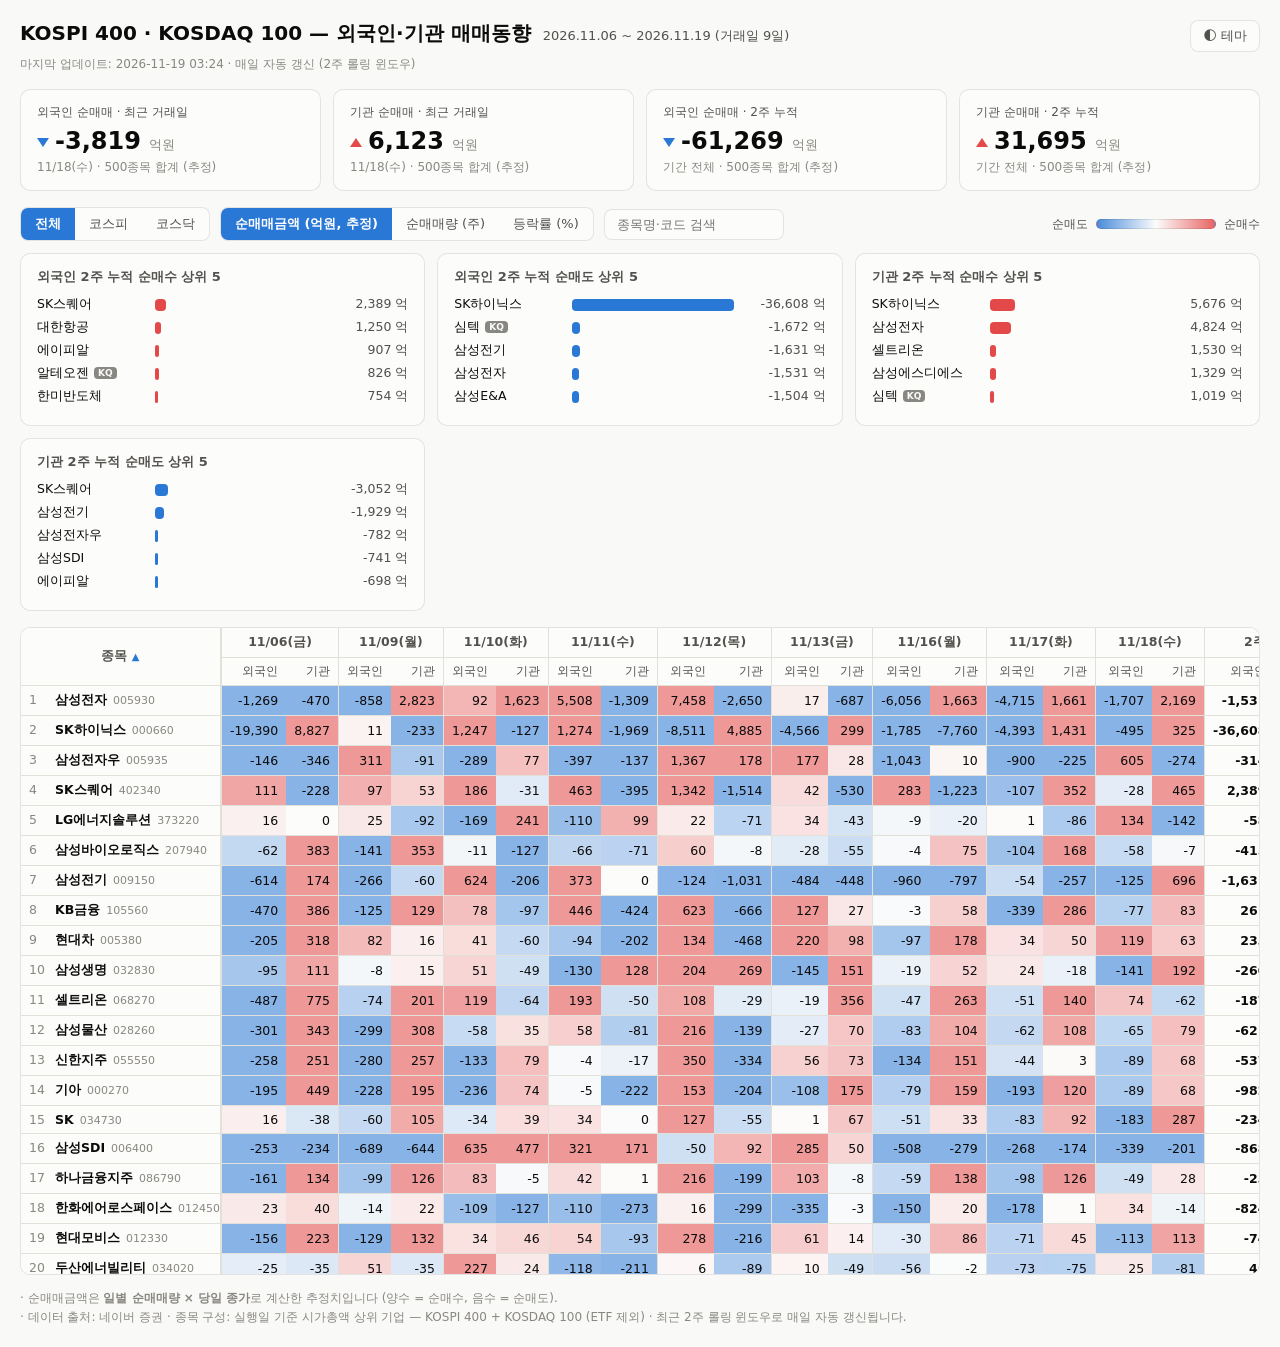
==== docs/kospi100/index.html @ cb066c56 "chore: update KOSPI 100 dashboard" ====
<!DOCTYPE html>
<html lang="ko">
<head>
<meta charset="utf-8">
<meta name="viewport" content="width=device-width, initial-scale=1">
<title>KOSPI 400 · KOSDAQ 100 외국인·기관 매매동향</title>
<style>
  :root {
    color-scheme: light;
    --page:      #f9f9f7;
    --surface:   #fcfcfb;
    --ink:       #0b0b0b;
    --ink-2:     #52514e;
    --muted:     #898781;
    --grid:      #e1e0d9;
    --border:    rgba(11,11,11,0.10);
    --buy:       #e34948;   /* 순매수 (한국 관례: 빨강) */
    --sell:      #2a78d6;   /* 순매도 (파랑) */
    --buy-rgb:   227,73,72;
    --sell-rgb:  42,120,214;
    --accent:    #2a78d6;
  }
  @media (prefers-color-scheme: dark) {
    :root:not([data-theme="light"]) {
      color-scheme: dark;
      --page:      #0d0d0d;
      --surface:   #1a1a19;
      --ink:       #ffffff;
      --ink-2:     #c3c2b7;
      --muted:     #898781;
      --grid:      #2c2c2a;
      --border:    rgba(255,255,255,0.10);
      --buy:       #e66767;
      --sell:      #3987e5;
      --buy-rgb:   230,103,103;
      --sell-rgb:  57,135,229;
      --accent:    #3987e5;
    }
  }
  :root[data-theme="dark"] {
    color-scheme: dark;
    --page:      #0d0d0d;
    --surface:   #1a1a19;
    --ink:       #ffffff;
    --ink-2:     #c3c2b7;
    --muted:     #898781;
    --grid:      #2c2c2a;
    --border:    rgba(255,255,255,0.10);
    --buy:       #e66767;
    --sell:      #3987e5;
    --buy-rgb:   230,103,103;
    --sell-rgb:  57,135,229;
    --accent:    #3987e5;
  }

  * { box-sizing: border-box; margin: 0; padding: 0; }
  body {
    background: var(--page);
    color: var(--ink);
    font-family: system-ui, -apple-system, "Segoe UI", "Malgun Gothic", sans-serif;
    font-size: 14px;
    padding: 20px;
  }
  .wrap { max-width: 1500px; margin: 0 auto; }

  header { display: flex; flex-wrap: wrap; align-items: baseline; gap: 12px; margin-bottom: 4px; }
  h1 { font-size: 20px; font-weight: 700; }
  .meta { color: var(--ink-2); font-size: 13px; }
  .note { color: var(--muted); font-size: 12px; margin-bottom: 16px; }

  /* 요약 타일 */
  .tiles { display: grid; grid-template-columns: repeat(auto-fit, minmax(220px, 1fr)); gap: 12px; margin-bottom: 16px; }
  .tile {
    background: var(--surface); border: 1px solid var(--border); border-radius: 10px;
    padding: 14px 16px;
  }
  .tile .label { color: var(--ink-2); font-size: 12px; margin-bottom: 6px; }
  .tile .value { font-size: 24px; font-weight: 700; }
  .tile .sub { color: var(--muted); font-size: 12px; margin-top: 4px; }
  .dir { display: inline-block; width: 0; height: 0; margin-right: 6px; vertical-align: 2px; }
  .dir.up   { border-left: 6px solid transparent; border-right: 6px solid transparent; border-bottom: 9px solid var(--buy); }
  .dir.down { border-left: 6px solid transparent; border-right: 6px solid transparent; border-top: 9px solid var(--sell); }

  /* 컨트롤 */
  .controls { display: flex; flex-wrap: wrap; gap: 10px; align-items: center; margin-bottom: 12px; }
  .seg { display: inline-flex; background: var(--surface); border: 1px solid var(--border); border-radius: 8px; overflow: hidden; }
  .seg button {
    border: 0; background: transparent; color: var(--ink-2); padding: 7px 14px;
    font-size: 13px; cursor: pointer; font-family: inherit;
  }
  .seg button.on { background: var(--accent); color: #fff; font-weight: 600; }
  .controls input[type="search"] {
    background: var(--surface); border: 1px solid var(--border); border-radius: 8px;
    color: var(--ink); padding: 7px 12px; font-size: 13px; width: 180px; font-family: inherit;
  }
  .legend { display: flex; align-items: center; gap: 8px; margin-left: auto; color: var(--ink-2); font-size: 12px; }
  .legend .bar {
    width: 120px; height: 10px; border-radius: 5px; border: 1px solid var(--border);
    background: linear-gradient(to right, rgba(var(--sell-rgb),0.85), var(--surface) 50%, rgba(var(--buy-rgb),0.85));
  }

  /* 상위/하위 바 */
  .rankrow { display: grid; grid-template-columns: repeat(auto-fit, minmax(320px, 1fr)); gap: 12px; margin-bottom: 16px; }
  .rankcard { background: var(--surface); border: 1px solid var(--border); border-radius: 10px; padding: 14px 16px; }
  .rankcard h2 { font-size: 13px; color: var(--ink-2); font-weight: 600; margin-bottom: 10px; }
  .bar-row { display: grid; grid-template-columns: 110px 1fr 84px; align-items: center; gap: 8px; margin-bottom: 6px; font-size: 12.5px; }
  .bar-row .nm { overflow: hidden; text-overflow: ellipsis; white-space: nowrap; }
  .bar-track { height: 14px; position: relative; }
  .bar-fill { position: absolute; top: 1px; bottom: 1px; border-radius: 4px; min-width: 2px; }
  .bar-fill.buy  { background: var(--buy); }
  .bar-fill.sell { background: var(--sell); }
  .bar-row .val { text-align: right; font-variant-numeric: tabular-nums; color: var(--ink-2); }

  /* 테이블 */
  .tablebox {
    background: var(--surface); border: 1px solid var(--border); border-radius: 10px;
    overflow: auto; max-height: 72vh;
  }
  table { border-collapse: separate; border-spacing: 0; width: 100%; font-size: 12.5px; }
  thead th {
    position: sticky; z-index: 3; background: var(--surface);
    color: var(--ink-2); font-weight: 600; padding: 6px 8px;
    border-bottom: 1px solid var(--grid); white-space: nowrap; user-select: none;
  }
  thead tr.r1 th { top: 0; height: 30px; text-align: center; }
  thead tr.r2 th { top: 30px; height: 28px; text-align: right; cursor: pointer; font-weight: 500; font-size: 11.5px; }
  thead th .arrow { color: var(--accent); font-size: 10px; }
  tbody td {
    padding: 6px 8px; text-align: right; border-bottom: 1px solid var(--grid);
    white-space: nowrap; font-variant-numeric: tabular-nums;
  }
  td.namecol, th.namecol {
    position: sticky; left: 0; z-index: 2; background: var(--surface);
    text-align: left; border-right: 1px solid var(--grid); max-width: 200px;
  }
  thead th.namecol { z-index: 4; top: 0; height: 58px; text-align: left; cursor: pointer; }
  td.namecol .rk { color: var(--muted); display: inline-block; width: 26px; }
  td.namecol .cd { color: var(--muted); font-size: 11px; margin-left: 6px; }
  .mk {
    display: inline-block; font-size: 9px; font-weight: 700; color: var(--surface);
    background: var(--muted); border-radius: 4px; padding: 1px 4px; margin-left: 5px; vertical-align: 1.5px;
  }
  td.namecol a { color: inherit; text-decoration: none; }
  td.namecol a:hover b { text-decoration: underline; color: var(--accent); }
  .nlink { color: var(--accent); text-decoration: none; font-weight: 600; font-size: 11.5px; white-space: nowrap; }
  th.grp, td.grp { border-left: 1px solid var(--grid); }
  td.sumcol { font-weight: 700; }
  tbody tr:hover td { filter: brightness(0.96); }
  :root[data-theme="dark"] tbody tr:hover td { filter: brightness(1.15); }
  @media (prefers-color-scheme: dark) { :root:not([data-theme="light"]) tbody tr:hover td { filter: brightness(1.15); } }
  td.empty { color: var(--muted); }

  /* 모바일 */
  .daysel { display: none; }
  @media (max-width: 768px) {
    body { padding: 10px; font-size: 13px; }
    h1 { font-size: 15px; }
    .meta { font-size: 11px; }
    .note { font-size: 11px; }
    .tiles { grid-template-columns: 1fr 1fr; gap: 8px; }
    .tile { padding: 10px 12px; }
    .tile .value { font-size: 17px; }
    .tile .sub { font-size: 10.5px; }
    .rankrow { grid-template-columns: 1fr; gap: 8px; }
    .rankcard { padding: 10px 12px; }
    .bar-row { grid-template-columns: 84px 1fr 76px; font-size: 11.5px; }
    .controls { gap: 6px; }
    .seg button { padding: 7px 10px; font-size: 12px; }
    .controls input[type="search"] { width: 0; flex: 1; min-width: 90px; }
    .legend { margin-left: 0; width: 100%; }
    .daysel {
      display: inline-block; background: var(--surface); border: 1px solid var(--border);
      border-radius: 8px; color: var(--ink); padding: 7px 10px; font-size: 12px; font-family: inherit;
    }
    td.namecol, th.namecol { max-width: 122px; }
    td.namecol .cd { display: none; }
    td.namecol .rk { width: 20px; font-size: 10.5px; }
    tbody td { padding: 9px 6px; }
    thead tr.r2 th { font-size: 10.5px; }
    thead th.namecol { height: 58px; }
    .tablebox { max-height: none; }
    td.detailcell { padding: 0; }
    .detail-tbl { width: 100%; border-collapse: collapse; font-size: 12px; }
    .detail-tbl th { color: var(--muted); font-weight: 500; font-size: 10.5px; }
    .detail-tbl td, .detail-tbl th { padding: 5px 10px; border-bottom: 1px solid var(--grid); text-align: right; font-variant-numeric: tabular-nums; }
    .detail-tbl td:first-child, .detail-tbl th:first-child { text-align: left; color: var(--ink-2); }
    .hint { color: var(--muted); font-size: 11px; margin: 6px 0 8px; }
  }
  .hint { display: none; }
  @media (max-width: 768px) { .hint { display: block; } }

  /* 툴팁 */
  #tip {
    position: fixed; display: none; z-index: 10; pointer-events: none;
    background: var(--surface); border: 1px solid var(--border); border-radius: 8px;
    box-shadow: 0 4px 16px rgba(0,0,0,0.18); padding: 10px 12px; font-size: 12px;
    color: var(--ink); min-width: 200px;
  }
  #tip .t-title { font-weight: 700; margin-bottom: 6px; }
  #tip .t-row { display: flex; justify-content: space-between; gap: 16px; margin-top: 2px; }
  #tip .t-row span:first-child { color: var(--ink-2); }
  #tip .t-row .num { font-variant-numeric: tabular-nums; }

  footer { color: var(--muted); font-size: 12px; margin-top: 14px; line-height: 1.6; }
  .themebtn {
    margin-left: auto; background: var(--surface); border: 1px solid var(--border);
    border-radius: 8px; color: var(--ink-2); padding: 6px 12px; cursor: pointer; font-size: 13px; font-family: inherit;
  }
</style>
</head>
<body>
<div class="wrap">
  <header>
    <h1>KOSPI 400 · KOSDAQ 100 — 외국인·기관 매매동향</h1>
    <span class="meta" id="period"></span>
    <button class="themebtn" id="themeBtn">🌓 테마</button>
  </header>
  <div class="note" id="updated"></div>

  <div class="tiles" id="tiles"></div>

  <div class="controls">
    <div class="seg" id="segMkt">
      <button data-v="ALL" class="on">전체</button>
      <button data-v="KOSPI">코스피</button>
      <button data-v="KOSDAQ">코스닥</button>
    </div>
    <div class="seg" id="segMet">
      <button data-v="v" class="on">순매매금액 (억원, 추정)</button>
      <button data-v="q">순매매량 (주)</button>
      <button data-v="c">등락률 (%)</button>
    </div>
    <select id="daySel" class="daysel"></select>
    <input type="search" id="search" placeholder="종목명·코드 검색">
    <div class="legend">
      <span>순매도</span><div class="bar"></div><span>순매수</span>
    </div>
  </div>

  <div class="rankrow" id="rankrow"></div>

  <div class="hint">종목을 탭하면 일별 상세 내역이 펼쳐집니다.</div>

  <div class="tablebox">
    <table id="tbl">
      <thead>
        <tr class="r1" id="headRow1"></tr>
        <tr class="r2" id="headRow2"></tr>
      </thead>
      <tbody id="body"></tbody>
    </table>
  </div>

  <footer>
    · 순매매금액은 <b>일별 순매매량 × 당일 종가</b>로 계산한 추정치입니다 (양수 = 순매수, 음수 = 순매도).<br>
    · 데이터 출처: 네이버 증권 · 종목 구성: 실행일 기준 시가총액 상위 기업 — KOSPI 400 + KOSDAQ 100 (ETF 제외) · 최근 2주 롤링 윈도우로 매일 자동 갱신됩니다.
  </footer>
</div>

<div id="tip"></div>

<script>
const DATA = {"updated": "2026-11-19 03:24", "windowStart": "2026-11-06", "windowEnd": "2026-11-19", "dates": ["20261106", "20261109", "20261110", "20261111", "20261112", "20261113", "20261116", "20261117", "20261118"], "stocks": [{"rank": 1, "market": "KOSPI", "code": "005930", "name": "삼성전자", "mcap": "1,148조 2,091억원", "days": {"20261118": {"fq": -869394, "oq": 1104534, "fv": -1707.5, "ov": 2169.3, "close": 196400, "chg": 3.21}, "20261117": {"fq": -2484383, "oq": 875284, "fv": -4715.4, "ov": 1661.3, "close": 189800, "chg": -3.56}, "20261116": {"fq": -3105597, "oq": 852610, "fv": -6055.9, "ov": 1662.6, "close": 195000, "chg": -5.34}, "20261113": {"fq": 8216, "oq": -328604, "fv": 17.2, "ov": -686.8, "close": 209000, "chg": 0.48}, "20261112": {"fq": 3611532, "oq": -1283117, "fv": 7457.8, "ov": -2649.6, "close": 206500, "chg": 0.24}, "20261111": {"fq": 2648292, "oq": -629449, "fv": 5508.4, "ov": -1309.3, "close": 208000, "chg": 4.58}, "20261110": {"fq": 46582, "oq": 822596, "fv": 91.9, "ov": 1623.0, "close": 197300, "chg": 3.9}, "20261109": {"fq": -458714, "oq": 1509865, "fv": -857.8, "ov": 2823.4, "close": 187000, "chg": -0.9}, "20261106": {"fq": -655978, "oq": -242926, "fv": -1269.3, "ov": -470.1, "close": 193500, "chg": -3.97}}}, {"rank": 2, "market": "KOSPI", "code": "000660", "name": "SK하이닉스", "mcap": "822조 7,141억원", "days": {"20261118": {"fq": -42531, "oq": 27949, "fv": -495.1, "ov": 325.3, "close": 1164000, "chg": 6.01}, "20261117": {"fq": -399323, "oq": 130072, "fv": -4392.6, "ov": 1430.8, "close": 1100000, "chg": -1.79}, "20261116": {"fq": -159701, "oq": -694134, "fv": -1785.5, "ov": -7760.4, "close": 1118000, "chg": -8.06}, "20261113": {"fq": -370341, "oq": 24207, "fv": -4566.3, "ov": 298.5, "close": 1233000, "chg": -1.67}, "20261112": {"fq": -685802, "oq": 393605, "fv": -8510.8, "ov": 4884.6, "close": 1241000, "chg": -2.82}, "20261111": {"fq": 98654, "oq": -152520, "fv": 1273.6, "ov": -1969.0, "close": 1291000, "chg": 6.52}, "20261110": {"fq": 104098, "oq": -10640, "fv": 1247.1, "ov": -127.5, "close": 1198000, "chg": 5.46}, "20261109": {"fq": 993, "oq": -20869, "fv": 11.1, "ov": -232.7, "close": 1115000, "chg": -1.5}, "20261106": {"fq": -1648774, "oq": 750574, "fv": -19389.6, "ov": 8826.8, "close": 1176000, "chg": -6.96}}}, {"rank": 3, "market": "KOSPI", "code": "005935", "name": "삼성전자우", "mcap": "127조 8,177억원", "days": {"20261118": {"fq": 380027, "oq": -171891, "fv": 605.4, "ov": -273.8, "close": 159300, "chg": 4.8}, "20261117": {"fq": -593128, "oq": -148387, "fv": -899.8, "ov": -225.1, "close": 151700, "chg": -5.95}, "20261116": {"fq": -651558, "oq": 5964, "fv": -1043.1, "ov": 9.5, "close": 160100, "chg": -6.1}, "20261113": {"fq": 103537, "oq": 16177, "fv": 177.2, "ov": 27.7, "close": 171100, "chg": 1.66}, "20261112": {"fq": 816894, "oq": 106209, "fv": 1366.7, "ov": 177.7, "close": 167300, "chg": 1.39}, "20261111": {"fq": -237653, "oq": -82172, "fv": -396.6, "ov": -137.1, "close": 166900, "chg": 4.97}, "20261110": {"fq": -183222, "oq": 48509, "fv": -289.1, "ov": 76.5, "close": 157800, "chg": 4.57}, "20261109": {"fq": 207617, "oq": -60645, "fv": 311.2, "ov": -90.9, "close": 149900, "chg": -0.27}, "20261106": {"fq": -93611, "oq": -222717, "fv": -145.7, "ov": -346.5, "close": 155600, "chg": -2.99}}}, {"rank": 4, "market": "KOSPI", "code": "402340", "name": "SK스퀘어", "mcap": "94조 4,576억원", "days": {"20261118": {"fq": -3852, "oq": 64974, "fv": -27.6, "ov": 465.2, "close": 716000, "chg": 5.45}, "20261117": {"fq": -15843, "oq": 52108, "fv": -106.9, "ov": 351.7, "close": 675000, "chg": -1.89}, "20261116": {"fq": 41448, "oq": -179375, "fv": 282.7, "ov": -1223.3, "close": 682000, "chg": -10.5}, "20261113": {"fq": 5418, "oq": -68971, "fv": 41.7, "ov": -530.4, "close": 769000, "chg": -2.78}, "20261112": {"fq": 173595, "oq": -195882, "fv": 1341.9, "ov": -1514.2, "close": 773000, "chg": -2.89}, "20261111": {"fq": 57151, "oq": -48795, "fv": 462.9, "ov": -395.2, "close": 810000, "chg": 6.58}, "20261110": {"fq": 24892, "oq": -4145, "fv": 186.4, "ov": -31.0, "close": 749000, "chg": 3.74}, "20261109": {"fq": 13794, "oq": 7580, "fv": 97.0, "ov": 53.3, "close": 703000, "chg": -2.9}, "20261106": {"fq": 14803, "oq": -30361, "fv": 111.3, "ov": -228.3, "close": 752000, "chg": -7.05}}}, {"rank": 5, "market": "KOSPI", "code": "373220", "name": "LG에너지솔루션", "mcap": "71조 8,380억원", "days": {"20261118": {"fq": 43647, "oq": -46337, "fv": 134.0, "ov": -142.3, "close": 307000, "chg": 0.49}, "20261117": {"fq": 252, "oq": -28301, "fv": 0.8, "ov": -86.2, "close": 304500, "chg": -4.4}, "20261116": {"fq": -2928, "oq": -6299, "fv": -9.3, "ov": -20.0, "close": 318000, "chg": -2.0}, "20261113": {"fq": 10338, "oq": -13217, "fv": 33.5, "ov": -42.9, "close": 324500, "chg": -1.52}, "20261112": {"fq": 6731, "oq": -21583, "fv": 22.0, "ov": -70.7, "close": 327500, "chg": -2.38}, "20261111": {"fq": -32843, "oq": 29444, "fv": -110.5, "ov": 99.1, "close": 336500, "chg": 1.82}, "20261110": {"fq": -51486, "oq": 73354, "fv": -168.9, "ov": 240.6, "close": 328000, "chg": 3.14}, "20261109": {"fq": 7747, "oq": -29053, "fv": 24.6, "ov": -92.4, "close": 318000, "chg": -5.78}, "20261106": {"fq": 4637, "oq": -51, "fv": 15.7, "ov": -0.2, "close": 338000, "chg": -2.31}}}, {"rank": 6, "market": "KOSPI", "code": "207940", "name": "삼성바이오로직스", "mcap": "63조 7,889억원", "days": {"20261118": {"fq": -4225, "oq": -482, "fv": -58.2, "ov": -6.6, "close": 1378000, "chg": -2.55}, "20261117": {"fq": -7440, "oq": 11967, "fv": -104.2, "ov": 167.5, "close": 1400000, "chg": -1.62}, "20261116": {"fq": -307, "oq": 5264, "fv": -4.3, "ov": 74.5, "close": 1415000, "chg": 0.28}, "20261113": {"fq": -1976, "oq": -3895, "fv": -27.9, "ov": -55.0, "close": 1411000, "chg": -2.62}, "20261112": {"fq": 4161, "oq": -556, "fv": 60.2, "ov": -8.0, "close": 1447000, "chg": 1.19}, "20261111": {"fq": -4581, "oq": -4975, "fv": -65.8, "ov": -71.4, "close": 1436000, "chg": -2.18}, "20261110": {"fq": -744, "oq": -8606, "fv": -11.0, "ov": -126.9, "close": 1474000, "chg": -2.38}, "20261109": {"fq": -9321, "oq": 23291, "fv": -141.4, "ov": 353.3, "close": 1517000, "chg": 0.07}, "20261106": {"fq": -4125, "oq": 25373, "fv": -62.2, "ov": 382.6, "close": 1508000, "chg": -0.79}}}, {"rank": 7, "market": "KOSPI", "code": "009150", "name": "삼성전기", "mcap": "61조 2,488억원", "days": {"20261118": {"fq": -15273, "oq": 84849, "fv": -125.2, "ov": 695.8, "close": 820000, "chg": 8.75}, "20261117": {"fq": -7256, "oq": -34388, "fv": -54.3, "ov": -257.2, "close": 748000, "chg": -4.71}, "20261116": {"fq": -123272, "oq": -102294, "fv": -960.3, "ov": -796.9, "close": 779000, "chg": -8.89}, "20261113": {"fq": -56033, "oq": -51852, "fv": -484.1, "ov": -448.0, "close": 864000, "chg": -2.48}, "20261112": {"fq": -14229, "oq": -118159, "fv": -124.2, "ov": -1031.5, "close": 873000, "chg": -5.42}, "20261111": {"fq": 39526, "oq": 37, "fv": 373.1, "ov": 0.3, "close": 944000, "chg": 7.03}, "20261110": {"fq": 71713, "oq": -23706, "fv": 623.9, "ov": -206.2, "close": 870000, "chg": 3.2}, "20261109": {"fq": -32593, "oq": -7329, "fv": -265.6, "ov": -59.7, "close": 815000, "chg": -6.32}, "20261106": {"fq": -68733, "oq": 19493, "fv": -614.5, "ov": 174.3, "close": 894000, "chg": -5.3}}}, {"rank": 8, "market": "KOSPI", "code": "105560", "name": "KB금융", "mcap": "55조 4,022억원", "days": {"20261118": {"fq": -49033, "oq": 53139, "fv": -76.6, "ov": 83.0, "close": 156200, "chg": -0.38}, "20261117": {"fq": -217030, "oq": 183013, "fv": -338.8, "ov": 285.7, "close": 156100, "chg": -3.4}, "20261116": {"fq": -1770, "oq": 35607, "fv": -2.9, "ov": 57.6, "close": 161700, "chg": 1.7}, "20261113": {"fq": 80459, "oq": 16901, "fv": 127.1, "ov": 26.7, "close": 158000, "chg": 4.08}, "20261112": {"fq": 409061, "oq": -437235, "fv": 623.0, "ov": -665.9, "close": 152300, "chg": -0.65}, "20261111": {"fq": 291130, "oq": -276842, "fv": 446.3, "ov": -424.4, "close": 153300, "chg": 0.39}, "20261110": {"fq": 51020, "oq": -63513, "fv": 78.0, "ov": -97.0, "close": 152800, "chg": 1.26}, "20261109": {"fq": -82111, "oq": 84658, "fv": -125.2, "ov": 129.1, "close": 152500, "chg": 0.99}, "20261106": {"fq": -308758, "oq": 253835, "fv": -469.9, "ov": 386.3, "close": 152200, "chg": -3.06}}}, {"rank": 9, "market": "KOSPI", "code": "005380", "name": "현대차", "mcap": "54조 5,290억원", "days": {"20261118": {"fq": 44426, "oq": 23366, "fv": 119.1, "ov": 62.6, "close": 268000, "chg": 3.47}, "20261117": {"fq": 13102, "oq": 19476, "fv": 33.7, "ov": 50.1, "close": 257000, "chg": -3.2}, "20261116": {"fq": -36662, "oq": 67571, "fv": -96.8, "ov": 178.4, "close": 264000, "chg": -2.04}, "20261113": {"fq": 81203, "oq": 36389, "fv": 219.7, "ov": 98.4, "close": 270500, "chg": 1.5}, "20261112": {"fq": 50119, "oq": -175453, "fv": 133.6, "ov": -467.6, "close": 266500, "chg": -2.2}, "20261111": {"fq": -34333, "oq": -73481, "fv": -94.4, "ov": -202.1, "close": 275000, "chg": 0.0}, "20261110": {"fq": 14869, "oq": -21891, "fv": 40.7, "ov": -60.0, "close": 274000, "chg": 0.92}, "20261109": {"fq": 30715, "oq": 5926, "fv": 82.3, "ov": 15.9, "close": 268000, "chg": -4.11}, "20261106": {"fq": -72995, "oq": 112997, "fv": -205.1, "ov": 317.5, "close": 281000, "chg": -4.26}}}, {"rank": 10, "market": "KOSPI", "code": "032830", "name": "삼성생명", "mcap": "50조 9,000억원", "days": {"20261118": {"fq": -55428, "oq": 75597, "fv": -141.1, "ov": 192.4, "close": 254500, "chg": 5.17}, "20261117": {"fq": 10141, "oq": -7426, "fv": 24.3, "ov": -17.8, "close": 240000, "chg": -5.33}, "20261116": {"fq": -7336, "oq": 20525, "fv": -18.6, "ov": 52.1, "close": 254000, "chg": 0.79}, "20261113": {"fq": -57328, "oq": 59716, "fv": -145.3, "ov": 151.4, "close": 253500, "chg": 1.4}, "20261112": {"fq": 81147, "oq": 107269, "fv": 203.7, "ov": 269.2, "close": 251000, "chg": 1.41}, "20261111": {"fq": -52302, "oq": 51443, "fv": -130.5, "ov": 128.4, "close": 249500, "chg": 2.04}, "20261110": {"fq": 20820, "oq": -20107, "fv": 50.5, "ov": -48.8, "close": 242500, "chg": 2.32}, "20261109": {"fq": -3553, "oq": 6102, "fv": -8.4, "ov": 14.5, "close": 237000, "chg": 1.07}, "20261106": {"fq": -40283, "oq": 47224, "fv": -95.1, "ov": 111.4, "close": 236000, "chg": -3.48}}}, {"rank": 11, "market": "KOSPI", "code": "068270", "name": "셀트리온", "mcap": "48조 1,668억원", "days": {"20261118": {"fq": 35508, "oq": -29935, "fv": 73.7, "ov": -62.1, "close": 207500, "chg": -2.58}, "20261117": {"fq": -23989, "oq": 66368, "fv": -50.6, "ov": 140.0, "close": 211000, "chg": -1.63}, "20261116": {"fq": -22097, "oq": 122839, "fv": -47.3, "ov": 262.9, "close": 214000, "chg": 0.0}, "20261113": {"fq": -9149, "oq": 166776, "fv": -19.5, "ov": 356.1, "close": 213500, "chg": 1.91}, "20261112": {"fq": 51050, "oq": -13744, "fv": 107.5, "ov": -28.9, "close": 210500, "chg": 1.69}, "20261111": {"fq": 93199, "oq": -24229, "fv": 192.5, "ov": -50.0, "close": 206500, "chg": 1.72}, "20261110": {"fq": 57989, "oq": -31377, "fv": 118.6, "ov": -64.2, "close": 204500, "chg": -2.62}, "20261109": {"fq": -35323, "oq": 95410, "fv": -74.5, "ov": 201.3, "close": 211000, "chg": 0.0}, "20261106": {"fq": -233806, "oq": 371814, "fv": -487.5, "ov": 775.2, "close": 208500, "chg": -3.02}}}, {"rank": 12, "market": "KOSPI", "code": "028260", "name": "삼성물산", "mcap": "44조 2,717억원", "days": {"20261118": {"fq": -23957, "oq": 28920, "fv": -65.4, "ov": 79.0, "close": 273000, "chg": 2.82}, "20261117": {"fq": -23599, "oq": 41079, "fv": -61.8, "ov": 107.6, "close": 262000, "chg": -5.24}, "20261116": {"fq": -30218, "oq": 37747, "fv": -83.4, "ov": 104.2, "close": 276000, "chg": -3.16}, "20261113": {"fq": -9467, "oq": 24358, "fv": -27.1, "ov": 69.8, "close": 286500, "chg": 0.7}, "20261112": {"fq": 75750, "oq": -48844, "fv": 216.3, "ov": -139.4, "close": 285500, "chg": 0.88}, "20261111": {"fq": 20286, "oq": -28246, "fv": 58.0, "ov": -80.8, "close": 286000, "chg": 2.51}, "20261110": {"fq": -21113, "oq": 12757, "fv": -58.3, "ov": 35.2, "close": 276000, "chg": 2.41}, "20261109": {"fq": -111690, "oq": 115004, "fv": -298.8, "ov": 307.6, "close": 267500, "chg": -2.19}, "20261106": {"fq": -108818, "oq": 124212, "fv": -300.9, "ov": 343.4, "close": 276500, "chg": -4.82}}}, {"rank": 13, "market": "KOSPI", "code": "055550", "name": "신한지주", "mcap": "40조 3,659억원", "days": {"20261118": {"fq": -102028, "oq": 78300, "fv": -89.0, "ov": 68.3, "close": 87200, "chg": -0.34}, "20261117": {"fq": -50109, "oq": 3153, "fv": -43.7, "ov": 2.8, "close": 87300, "chg": -3.75}, "20261116": {"fq": -147604, "oq": 165829, "fv": -134.2, "ov": 150.7, "close": 90900, "chg": 1.22}, "20261113": {"fq": 61943, "oq": 81583, "fv": 55.6, "ov": 73.3, "close": 89800, "chg": 5.65}, "20261112": {"fq": 408600, "oq": -390752, "fv": 349.8, "ov": -334.5, "close": 85600, "chg": -0.12}, "20261111": {"fq": -4855, "oq": -19974, "fv": -4.2, "ov": -17.1, "close": 85600, "chg": 0.12}, "20261110": {"fq": -155451, "oq": 92216, "fv": -133.4, "ov": 79.1, "close": 85800, "chg": 0.0}, "20261109": {"fq": -321840, "oq": 294659, "fv": -280.3, "ov": 256.6, "close": 87100, "chg": 0.46}, "20261106": {"fq": -295884, "oq": 288391, "fv": -257.7, "ov": 251.2, "close": 87100, "chg": -1.8}}}, {"rank": 14, "market": "KOSPI", "code": "000270", "name": "기아", "mcap": "36조 1,132억원", "days": {"20261118": {"fq": -96443, "oq": 73979, "fv": -89.2, "ov": 68.4, "close": 92500, "chg": 0.43}, "20261117": {"fq": -210728, "oq": 130372, "fv": -193.2, "ov": 119.6, "close": 91700, "chg": -3.47}, "20261116": {"fq": -83350, "oq": 167129, "fv": -79.1, "ov": 158.6, "close": 94900, "chg": 0.32}, "20261113": {"fq": -113760, "oq": 184676, "fv": -107.6, "ov": 174.7, "close": 94600, "chg": 1.07}, "20261112": {"fq": 162973, "oq": -218312, "fv": 152.5, "ov": -204.3, "close": 93600, "chg": -1.06}, "20261111": {"fq": -5465, "oq": -234015, "fv": -5.2, "ov": -222.3, "close": 95000, "chg": -1.14}, "20261110": {"fq": -246309, "oq": 77349, "fv": -236.5, "ov": 74.3, "close": 96000, "chg": -1.03}, "20261109": {"fq": -234119, "oq": 200420, "fv": -227.8, "ov": 195.0, "close": 97300, "chg": -2.99}, "20261106": {"fq": -194788, "oq": 447588, "fv": -195.4, "ov": 448.9, "close": 100300, "chg": -0.5}}}, {"rank": 15, "market": "KOSPI", "code": "034730", "name": "SK", "mcap": "35조 7,801억원", "days": {"20261118": {"fq": -37133, "oq": 58137, "fv": -183.3, "ov": 286.9, "close": 493500, "chg": 5.9}, "20261117": {"fq": -18017, "oq": 19927, "fv": -83.5, "ov": 92.4, "close": 463500, "chg": -2.52}, "20261116": {"fq": -10722, "oq": 6861, "fv": -51.3, "ov": 32.8, "close": 478500, "chg": -5.06}, "20261113": {"fq": 150, "oq": 13176, "fv": 0.8, "ov": 66.8, "close": 507000, "chg": 1.4}, "20261112": {"fq": 25390, "oq": -10996, "fv": 127.2, "ov": -55.1, "close": 501000, "chg": 1.62}, "20261111": {"fq": 6738, "oq": -78, "fv": 33.5, "ov": -0.4, "close": 497500, "chg": 3.65}, "20261110": {"fq": -7205, "oq": 8114, "fv": -34.3, "ov": 38.6, "close": 475500, "chg": 6.14}, "20261109": {"fq": -13397, "oq": 23473, "fv": -59.8, "ov": 104.7, "close": 446000, "chg": 0.22}, "20261106": {"fq": 3564, "oq": -8363, "fv": 16.3, "ov": -38.2, "close": 457000, "chg": -5.28}}}, {"rank": 16, "market": "KOSPI", "code": "006400", "name": "삼성SDI", "mcap": "35조 4,979억원", "days": {"20261118": {"fq": -77027, "oq": -45747, "fv": -339.3, "ov": -201.5, "close": 440500, "chg": -1.01}, "20261117": {"fq": -60879, "oq": -39418, "fv": -268.5, "ov": -173.8, "close": 441000, "chg": -4.65}, "20261116": {"fq": -109700, "oq": -60132, "fv": -508.5, "ov": -278.7, "close": 463500, "chg": -3.03}, "20261113": {"fq": 59424, "oq": 10505, "fv": 285.2, "ov": 50.4, "close": 480000, "chg": 1.48}, "20261112": {"fq": -10697, "oq": 19716, "fv": -49.9, "ov": 92.0, "close": 466500, "chg": -2.51}, "20261111": {"fq": 66910, "oq": 35664, "fv": 321.2, "ov": 171.2, "close": 480000, "chg": 5.26}, "20261110": {"fq": 141359, "oq": 106217, "fv": 634.7, "ov": 476.9, "close": 449000, "chg": 8.19}, "20261109": {"fq": -168584, "oq": -157365, "fv": -689.5, "ov": -643.6, "close": 409000, "chg": -12.61}, "20261106": {"fq": -53313, "oq": -49364, "fv": -253.0, "ov": -234.2, "close": 474500, "chg": -6.78}}}, {"rank": 17, "market": "KOSPI", "code": "086790", "name": "하나금융지주", "mcap": "33조 6,003억원", "days": {"20261118": {"fq": -39267, "oq": 22479, "fv": -48.7, "ov": 27.9, "close": 124000, "chg": -0.88}, "20261117": {"fq": -78987, "oq": 101275, "fv": -98.3, "ov": 126.0, "close": 124400, "chg": -1.89}, "20261116": {"fq": -46944, "oq": 109123, "fv": -59.5, "ov": 138.4, "close": 126800, "chg": 1.77}, "20261113": {"fq": 83259, "oq": -6582, "fv": 103.3, "ov": -8.2, "close": 124100, "chg": 2.99}, "20261112": {"fq": 178574, "oq": -164720, "fv": 215.7, "ov": -199.0, "close": 120800, "chg": 0.58}, "20261111": {"fq": 35023, "oq": 669, "fv": 41.7, "ov": 0.8, "close": 119200, "chg": 0.68}, "20261110": {"fq": 70254, "oq": -4543, "fv": 83.2, "ov": -5.4, "close": 118400, "chg": 2.07}, "20261109": {"fq": -83758, "oq": 106400, "fv": -98.8, "ov": 125.6, "close": 118000, "chg": -0.25}, "20261106": {"fq": -136309, "oq": 112896, "fv": -161.3, "ov": 133.6, "close": 118300, "chg": -2.07}}}, {"rank": 18, "market": "KOSPI", "code": "012450", "name": "한화에어로스페이스", "mcap": "32조 6,396억원", "days": {"20261118": {"fq": 5412, "oq": -2158, "fv": 34.3, "ov": -13.7, "close": 633000, "chg": 1.61}, "20261117": {"fq": -28862, "oq": 182, "fv": -178.4, "ov": 1.1, "close": 618000, "chg": -4.78}, "20261116": {"fq": -23149, "oq": 3021, "fv": -150.5, "ov": 19.6, "close": 650000, "chg": 1.4}, "20261113": {"fq": -52258, "oq": -475, "fv": -335.0, "ov": -3.0, "close": 641000, "chg": -1.99}, "20261112": {"fq": 2370, "oq": -45685, "fv": 15.5, "ov": -298.8, "close": 654000, "chg": -0.76}, "20261111": {"fq": -16673, "oq": -41505, "fv": -109.9, "ov": -273.5, "close": 659000, "chg": 0.0}, "20261110": {"fq": -16629, "oq": -19367, "fv": -109.1, "ov": -127.0, "close": 656000, "chg": 2.66}, "20261109": {"fq": -2144, "oq": 3511, "fv": -13.7, "ov": 22.4, "close": 638000, "chg": -3.33}, "20261106": {"fq": 3505, "oq": 6129, "fv": 23.1, "ov": 40.4, "close": 659000, "chg": -3.09}}}, {"rank": 19, "market": "KOSPI", "code": "012330", "name": "현대모비스", "mcap": "32조 1,109억원", "days": {"20261118": {"fq": -31733, "oq": 31548, "fv": -113.4, "ov": 112.8, "close": 357500, "chg": 3.32}, "20261117": {"fq": -20745, "oq": 12964, "fv": -71.2, "ov": 44.5, "close": 343000, "chg": -3.65}, "20261116": {"fq": -8595, "oq": 24286, "fv": -30.5, "ov": 86.1, "close": 354500, "chg": -0.28}, "20261113": {"fq": 17072, "oq": 3996, "fv": 61.0, "ov": 14.3, "close": 357500, "chg": 1.56}, "20261112": {"fq": 78644, "oq": -61135, "fv": 278.0, "ov": -216.1, "close": 353500, "chg": -0.28}, "20261111": {"fq": 15078, "oq": -26384, "fv": 53.5, "ov": -93.5, "close": 354500, "chg": 0.85}, "20261110": {"fq": 9877, "oq": 13271, "fv": 34.4, "ov": 46.2, "close": 348000, "chg": 4.82}, "20261109": {"fq": -38982, "oq": 39712, "fv": -129.2, "ov": 131.6, "close": 331500, "chg": -5.01}, "20261106": {"fq": -44244, "oq": 62961, "fv": -156.4, "ov": 222.6, "close": 353500, "chg": -2.88}}}, {"rank": 20, "market": "KOSPI", "code": "034020", "name": "두산에너빌리티", "mcap": "27조 8,004억원", "days": {"20261118": {"fq": 58366, "oq": -185887, "fv": 25.3, "ov": -80.7, "close": 43400, "chg": 1.88}, "20261117": {"fq": -172324, "oq": -177698, "fv": -72.6, "ov": -74.9, "close": 42150, "chg": -6.12}, "20261116": {"fq": -125941, "oq": -4538, "fv": -55.9, "ov": -2.0, "close": 44350, "chg": -5.34}, "20261113": {"fq": 20727, "oq": -104699, "fv": 9.8, "ov": -49.4, "close": 47150, "chg": -0.11}, "20261112": {"fq": 12376, "oq": -190032, "fv": 5.8, "ov": -88.6, "close": 46650, "chg": -1.48}, "20261111": {"fq": -246936, "oq": -440880, "fv": -118.3, "ov": -211.2, "close": 47900, "chg": 2.02}, "20261110": {"fq": 485550, "oq": 50979, "fv": 226.5, "ov": 23.8, "close": 46650, "chg": 7.61}, "20261109": {"fq": 119034, "oq": -83498, "fv": 50.6, "ov": -35.5, "close": 42550, "chg": -4.81}, "20261106": {"fq": -55278, "oq": -77724, "fv": -25.0, "ov": -35.1, "close": 45150, "chg": -8.42}}}, {"rank": 21, "market": "KOSPI", "code": "329180", "name": "HD현대중공업", "mcap": "27조 800억원", "days": {"20261118": {"fq": 17455, "oq": -13053, "fv": 45.0, "ov": -33.7, "close": 258000, "chg": 0.58}, "20261117": {"fq": 5165, "oq": -4237, "fv": 13.1, "ov": -10.8, "close": 254500, "chg": -5.74}, "20261116": {"fq": 1395, "oq": 7207, "fv": 3.8, "ov": 19.4, "close": 269000, "chg": -0.74}, "20261113": {"fq": -127962, "oq": 153721, "fv": -348.1, "ov": 418.1, "close": 272000, "chg": 1.68}, "20261112": {"fq": 74390, "oq": -41030, "fv": 199.4, "ov": -110.0, "close": 268000, "chg": 2.1}, "20261111": {"fq": -22457, "oq": -63071, "fv": -59.2, "ov": -166.2, "close": 263500, "chg": -1.5}, "20261110": {"fq": -138, "oq": 4490, "fv": -0.4, "ov": 11.9, "close": 264500, "chg": 2.72}, "20261109": {"fq": 11654, "oq": 3209, "fv": 29.5, "ov": 8.1, "close": 253000, "chg": -3.62}, "20261106": {"fq": 30038, "oq": 11766, "fv": 78.7, "ov": 30.8, "close": 262000, "chg": -3.32}}}, {"rank": 22, "market": "KOSPI", "code": "035420", "name": "NAVER", "mcap": "26조 1,201억원", "days": {"20261118": {"fq": 17793, "oq": -28957, "fv": 30.6, "ov": -49.7, "close": 171700, "chg": 1.0}, "20261117": {"fq": -49099, "oq": -18438, "fv": -82.8, "ov": -31.1, "close": 168600, "chg": -2.49}, "20261116": {"fq": 18786, "oq": -11136, "fv": 32.3, "ov": -19.1, "close": 171900, "chg": -0.35}, "20261113": {"fq": -58786, "oq": -347861, "fv": -102.1, "ov": -603.9, "close": 173600, "chg": -4.51}, "20261112": {"fq": -62255, "oq": -391750, "fv": -112.6, "ov": -708.7, "close": 180900, "chg": -6.9}, "20261111": {"fq": 47985, "oq": 125961, "fv": 93.8, "ov": 246.3, "close": 195500, "chg": 1.3}, "20261110": {"fq": 236539, "oq": 120884, "fv": 454.9, "ov": 232.5, "close": 192300, "chg": 2.78}, "20261109": {"fq": 13772, "oq": 168922, "fv": 25.4, "ov": 312.0, "close": 184700, "chg": -2.89}, "20261106": {"fq": 161919, "oq": 427453, "fv": 305.4, "ov": 806.2, "close": 188600, "chg": 2.0}}}, {"rank": 23, "market": "KOSPI", "code": "000810", "name": "삼성화재", "mcap": "24조 203억원", "days": {"20261118": {"fq": -15739, "oq": 21383, "fv": -84.7, "ov": 115.0, "close": 538000, "chg": 2.09}, "20261117": {"fq": -13056, "oq": 12704, "fv": -68.2, "ov": 66.3, "close": 522000, "chg": -3.69}, "20261116": {"fq": -35881, "oq": 42800, "fv": -194.8, "ov": 232.4, "close": 543000, "chg": 2.65}, "20261113": {"fq": -14308, "oq": 13213, "fv": -75.5, "ov": 69.8, "close": 528000, "chg": 0.57}, "20261112": {"fq": -2637, "oq": -15119, "fv": -13.9, "ov": -80.0, "close": 529000, "chg": -6.54}, "20261111": {"fq": 5115, "oq": -22560, "fv": 29.1, "ov": -128.1, "close": 568000, "chg": -5.18}, "20261110": {"fq": -13697, "oq": 7823, "fv": -82.3, "ov": 47.0, "close": 601000, "chg": -0.83}, "20261109": {"fq": -12386, "oq": 13935, "fv": -76.3, "ov": 85.8, "close": 616000, "chg": 1.99}, "20261106": {"fq": -28071, "oq": 20638, "fv": -169.0, "ov": 124.2, "close": 602000, "chg": -7.67}}}, {"rank": 24, "market": "KOSPI", "code": "316140", "name": "우리금융지주", "mcap": "23조 6,877억원", "days": {"20261118": {"fq": -128473, "oq": 128262, "fv": -41.3, "ov": 41.2, "close": 32150, "chg": -1.38}, "20261117": {"fq": -586645, "oq": 579784, "fv": -190.4, "ov": 188.1, "close": 32450, "chg": -1.67}, "20261116": {"fq": -631713, "oq": 778347, "fv": -209.1, "ov": 257.6, "close": 33100, "chg": 1.85}, "20261113": {"fq": 56131, "oq": 321752, "fv": 18.2, "ov": 104.2, "close": 32400, "chg": 2.69}, "20261112": {"fq": 617973, "oq": -531114, "fv": 196.2, "ov": -168.6, "close": 31750, "chg": 0.79}, "20261111": {"fq": -42366, "oq": 63806, "fv": -13.3, "ov": 20.1, "close": 31500, "chg": 1.45}, "20261110": {"fq": -51578, "oq": 98898, "fv": -16.1, "ov": 30.8, "close": 31150, "chg": 0.81}, "20261109": {"fq": -478848, "oq": 564288, "fv": -150.6, "ov": 177.5, "close": 31450, "chg": 0.16}, "20261106": {"fq": -987393, "oq": 1014558, "fv": -313.0, "ov": 321.6, "close": 31700, "chg": -0.78}}}, {"rank": 25, "market": "KOSPI", "code": "066570", "name": "LG전자", "mcap": "22조 3,803억원", "days": {"20261118": {"fq": 40519, "oq": 48104, "fv": 55.7, "ov": 66.1, "close": 137400, "chg": 6.26}, "20261117": {"fq": 104164, "oq": -58650, "fv": 134.0, "ov": -75.4, "close": 128600, "chg": -2.35}, "20261116": {"fq": -8838, "oq": 35089, "fv": -11.5, "ov": 45.8, "close": 130600, "chg": -3.69}, "20261113": {"fq": -5297, "oq": -13595, "fv": -7.2, "ov": -18.5, "close": 135900, "chg": -0.95}, "20261112": {"fq": 43849, "oq": -64847, "fv": 59.9, "ov": -88.6, "close": 136600, "chg": -3.19}, "20261111": {"fq": 4069, "oq": -36167, "fv": 5.8, "ov": -51.6, "close": 142600, "chg": 1.86}, "20261110": {"fq": -39466, "oq": 32327, "fv": -54.7, "ov": 44.8, "close": 138600, "chg": 2.9}, "20261109": {"fq": -50883, "oq": 119392, "fv": -68.1, "ov": 159.7, "close": 133800, "chg": -3.46}, "20261106": {"fq": 27213, "oq": 49766, "fv": 38.0, "ov": 69.4, "close": 139500, "chg": -2.31}}}, {"rank": 26, "market": "KOSPI", "code": "011200", "name": "HMM", "mcap": "21조 342억원", "days": {"20261118": {"fq": 307665, "oq": 29694, "fv": 68.6, "ov": 6.6, "close": 22300, "chg": 3.0}, "20261117": {"fq": 51567, "oq": -38440, "fv": 11.1, "ov": -8.3, "close": 21550, "chg": -2.71}, "20261116": {"fq": 253736, "oq": 269742, "fv": 55.8, "ov": 59.3, "close": 22000, "chg": 2.56}, "20261113": {"fq": 361701, "oq": 103, "fv": 77.0, "ov": 0.0, "close": 21300, "chg": 2.9}, "20261112": {"fq": 492300, "oq": -593144, "fv": 103.9, "ov": -125.2, "close": 21100, "chg": 5.5}, "20261111": {"fq": -193811, "oq": -326510, "fv": -38.9, "ov": -65.5, "close": 20050, "chg": -1.47}, "20261110": {"fq": 375686, "oq": -829460, "fv": 76.5, "ov": -168.8, "close": 20350, "chg": -1.45}, "20261109": {"fq": -293614, "oq": 40393, "fv": -60.9, "ov": 8.4, "close": 20750, "chg": -5.9}, "20261106": {"fq": -157631, "oq": 230315, "fv": -34.6, "ov": 50.6, "close": 21950, "chg": -3.73}}}, {"rank": 27, "market": "KOSPI", "code": "005490", "name": "POSCO홀딩스", "mcap": "20조 9,990억원", "days": {"20261118": {"fq": 4316, "oq": 3482, "fv": 11.4, "ov": 9.2, "close": 265000, "chg": 1.34}, "20261117": {"fq": -23170, "oq": -4614, "fv": -60.4, "ov": -12.0, "close": 260500, "chg": -2.98}, "20261116": {"fq": -25274, "oq": 13019, "fv": -67.6, "ov": 34.8, "close": 267500, "chg": -2.73}, "20261113": {"fq": -11847, "oq": 26151, "fv": -32.6, "ov": 71.9, "close": 275000, "chg": 0.0}, "20261112": {"fq": -58345, "oq": 27484, "fv": -161.0, "ov": 75.9, "close": 276000, "chg": -0.18}, "20261111": {"fq": -731, "oq": 8815, "fv": -2.0, "ov": 24.4, "close": 276500, "chg": 2.03}, "20261110": {"fq": 24541, "oq": 16429, "fv": 66.1, "ov": 44.3, "close": 269500, "chg": 4.05}, "20261109": {"fq": -4364, "oq": -9614, "fv": -11.3, "ov": -24.8, "close": 258000, "chg": -2.64}, "20261106": {"fq": 30790, "oq": -4729, "fv": 82.1, "ov": -12.6, "close": 266500, "chg": -2.56}}}, {"rank": 28, "market": "KOSPI", "code": "138040", "name": "메리츠금융지주", "mcap": "20조 6,339억원", "days": {"20261118": {"fq": -20382, "oq": 37401, "fv": -25.1, "ov": 46.1, "close": 123300, "chg": 1.82}, "20261117": {"fq": 10678, "oq": -4004, "fv": 12.8, "ov": -4.8, "close": 119800, "chg": -1.32}, "20261116": {"fq": 19817, "oq": 6772, "fv": 24.0, "ov": 8.2, "close": 121300, "chg": 2.19}, "20261113": {"fq": 53950, "oq": 237, "fv": 64.0, "ov": 0.3, "close": 118600, "chg": 5.33}, "20261112": {"fq": -83580, "oq": -153042, "fv": -94.3, "ov": -172.6, "close": 112800, "chg": -12.9}, "20261111": {"fq": 16399, "oq": -9237, "fv": 20.4, "ov": -11.5, "close": 124300, "chg": -3.27}, "20261110": {"fq": 22419, "oq": -20618, "fv": 28.8, "ov": -26.5, "close": 128500, "chg": 0.0}, "20261109": {"fq": -2072, "oq": -4811, "fv": -2.7, "ov": -6.2, "close": 129800, "chg": -1.82}, "20261106": {"fq": 21365, "oq": -8587, "fv": 28.2, "ov": -11.3, "close": 131900, "chg": -2.3}}}, {"rank": 29, "market": "KOSPI", "code": "033780", "name": "KT&G", "mcap": "18조 8,831억원", "days": {"20261118": {"fq": -74614, "oq": 11902, "fv": -135.7, "ov": 21.6, "close": 181900, "chg": 0.11}, "20261117": {"fq": -102528, "oq": 25626, "fv": -186.0, "ov": 46.5, "close": 181400, "chg": 0.28}, "20261116": {"fq": -114242, "oq": 46082, "fv": -207.8, "ov": 83.8, "close": 181900, "chg": 3.35}, "20261113": {"fq": -103497, "oq": 29013, "fv": -182.7, "ov": 51.2, "close": 176500, "chg": 2.98}, "20261112": {"fq": -14366, "oq": -92497, "fv": -24.9, "ov": -160.5, "close": 173500, "chg": 0.23}, "20261111": {"fq": -102324, "oq": -25292, "fv": -177.8, "ov": -44.0, "close": 173800, "chg": -1.08}, "20261110": {"fq": -67251, "oq": -97362, "fv": -118.8, "ov": -172.0, "close": 176700, "chg": -3.12}, "20261109": {"fq": -104343, "oq": 4321, "fv": -193.3, "ov": 8.0, "close": 185300, "chg": -2.42}, "20261106": {"fq": -142959, "oq": 67427, "fv": -272.6, "ov": 128.6, "close": 190700, "chg": -1.8}}}, {"rank": 30, "market": "KOSPI", "code": "018260", "name": "삼성에스디에스", "mcap": "17조 9,130억원", "days": {"20261118": {"fq": -6317, "oq": 40474, "fv": -14.6, "ov": 93.7, "close": 231500, "chg": 2.43}, "20261117": {"fq": 10528, "oq": 6552, "fv": 23.6, "ov": 14.7, "close": 224000, "chg": -2.18}, "20261116": {"fq": -19055, "oq": 35006, "fv": -43.4, "ov": 79.6, "close": 227500, "chg": -2.99}, "20261113": {"fq": 17597, "oq": 4414, "fv": 41.4, "ov": 10.4, "close": 235500, "chg": 2.17}, "20261112": {"fq": 23073, "oq": 28811, "fv": 52.6, "ov": 65.7, "close": 228000, "chg": -1.08}, "20261111": {"fq": -18908, "oq": 21349, "fv": -43.9, "ov": 49.5, "close": 232000, "chg": -0.22}, "20261110": {"fq": -38804, "oq": 139954, "fv": -89.8, "ov": 324.0, "close": 231500, "chg": 6.93}, "20261109": {"fq": -85683, "oq": 127721, "fv": -186.8, "ov": 278.4, "close": 218000, "chg": 0.0}, "20261106": {"fq": -46111, "oq": 192195, "fv": -99.1, "ov": 413.2, "close": 215000, "chg": 4.88}}}, {"rank": 31, "market": "KOSPI", "code": "017670", "name": "SK텔레콤", "mcap": "17조 8,920억원", "days": {"20261118": {"fq": 146221, "oq": -133363, "fv": 121.8, "ov": -111.1, "close": 83300, "chg": 0.48}, "20261117": {"fq": 119735, "oq": 4645, "fv": 99.3, "ov": 3.9, "close": 82900, "chg": -1.19}, "20261116": {"fq": -161380, "oq": 277032, "fv": -136.0, "ov": 233.5, "close": 84300, "chg": 0.48}, "20261113": {"fq": 145442, "oq": 81202, "fv": 123.0, "ov": 68.7, "close": 84600, "chg": 3.8}, "20261112": {"fq": 153817, "oq": -142693, "fv": 124.3, "ov": -115.3, "close": 80800, "chg": -2.3}, "20261111": {"fq": -24098, "oq": 179831, "fv": -20.0, "ov": 149.4, "close": 83100, "chg": 1.96}, "20261110": {"fq": 164939, "oq": 28462, "fv": 135.1, "ov": 23.3, "close": 81900, "chg": 5.81}, "20261109": {"fq": 68161, "oq": 29346, "fv": 52.6, "ov": 22.6, "close": 77100, "chg": -0.77}, "20261106": {"fq": -368679, "oq": 463862, "fv": -285.0, "ov": 358.6, "close": 77300, "chg": -0.26}}}, {"rank": 32, "market": "KOSPI", "code": "096770", "name": "SK이노베이션", "mcap": "17조 6,491억원", "days": {"20261118": {"fq": 39523, "oq": -9062, "fv": 41.3, "ov": -9.5, "close": 104400, "chg": 1.36}, "20261117": {"fq": -6965, "oq": -14234, "fv": -7.1, "ov": -14.6, "close": 102300, "chg": -4.3}, "20261116": {"fq": 1562, "oq": -44346, "fv": 1.7, "ov": -47.1, "close": 106100, "chg": -2.84}, "20261113": {"fq": -30489, "oq": -45684, "fv": -33.4, "ov": -50.0, "close": 109400, "chg": 1.86}, "20261112": {"fq": 63085, "oq": -146482, "fv": 68.3, "ov": -158.6, "close": 108300, "chg": -2.08}, "20261111": {"fq": -10247, "oq": -49282, "fv": -11.4, "ov": -54.9, "close": 111400, "chg": 1.55}, "20261110": {"fq": 49437, "oq": -76400, "fv": 54.1, "ov": -83.7, "close": 109500, "chg": 2.62}, "20261109": {"fq": 37645, "oq": -90488, "fv": 40.1, "ov": -96.5, "close": 106600, "chg": -2.56}, "20261106": {"fq": 69945, "oq": -92942, "fv": 76.9, "ov": -102.1, "close": 109900, "chg": -3.77}}}, {"rank": 33, "market": "KOSPI", "code": "010120", "name": "LS ELECTRIC", "mcap": "17조 5,950억원", "days": {"20261118": {"fq": 82738, "oq": -40523, "fv": 97.1, "ov": -47.5, "close": 117300, "chg": 3.26}, "20261117": {"fq": 9596, "oq": -30138, "fv": 10.8, "ov": -34.0, "close": 112800, "chg": -4.89}, "20261116": {"fq": -103241, "oq": 3294, "fv": -121.9, "ov": 3.9, "close": 118100, "chg": -4.22}, "20261113": {"fq": 18708, "oq": 16975, "fv": 23.4, "ov": 21.2, "close": 124900, "chg": 0.32}, "20261112": {"fq": 91045, "oq": 12633, "fv": 111.8, "ov": 15.5, "close": 122800, "chg": 0.74}, "20261111": {"fq": -42431, "oq": -168041, "fv": -52.7, "ov": -208.9, "close": 124300, "chg": 2.73}, "20261110": {"fq": 5328, "oq": 119856, "fv": 6.4, "ov": 143.5, "close": 119700, "chg": 7.16}, "20261109": {"fq": -14671, "oq": 10270, "fv": -16.0, "ov": 11.2, "close": 109200, "chg": -6.27}, "20261106": {"fq": 207649, "oq": -281665, "fv": 247.1, "ov": -335.2, "close": 119000, "chg": -8.32}}}, {"rank": 34, "market": "KOSPI", "code": "010130", "name": "고려아연", "mcap": "16조 7,819억원", "days": {"20261118": {"fq": 2723, "oq": -9517, "fv": 21.9, "ov": -76.5, "close": 804000, "chg": -1.35}, "20261117": {"fq": -4180, "oq": -815, "fv": -34.0, "ov": -6.6, "close": 813000, "chg": -5.13}, "20261116": {"fq": -1805, "oq": -786, "fv": -15.5, "ov": -6.8, "close": 860000, "chg": -0.69}, "20261113": {"fq": -4229, "oq": 2186, "fv": -37.0, "ov": 19.1, "close": 876000, "chg": -2.88}, "20261112": {"fq": 2899, "oq": -9144, "fv": 26.1, "ov": -82.2, "close": 899000, "chg": -2.18}, "20261111": {"fq": 3861, "oq": -11526, "fv": 35.7, "ov": -106.6, "close": 925000, "chg": -4.34}, "20261110": {"fq": -2406, "oq": 3657, "fv": -23.0, "ov": 35.0, "close": 957000, "chg": 2.35}, "20261109": {"fq": -4209, "oq": 5154, "fv": -39.4, "ov": 48.2, "close": 936000, "chg": -2.5}, "20261106": {"fq": -12904, "oq": 15799, "fv": -123.2, "ov": 150.9, "close": 955000, "chg": -3.44}}}, {"rank": 35, "market": "KOSPI", "code": "009540", "name": "HD한국조선해양", "mcap": "16조 3,486억원", "days": {"20261118": {"fq": 2728, "oq": -8314, "fv": 6.3, "ov": -19.2, "close": 231000, "chg": -0.86}, "20261117": {"fq": -2675, "oq": 16290, "fv": -6.2, "ov": 37.5, "close": 230000, "chg": -3.77}, "20261116": {"fq": -17917, "oq": 29955, "fv": -42.6, "ov": 71.3, "close": 238000, "chg": 0.21}, "20261113": {"fq": 15200, "oq": -15255, "fv": 36.3, "ov": -36.4, "close": 238500, "chg": 0.21}, "20261112": {"fq": 37530, "oq": -45436, "fv": 89.3, "ov": -108.1, "close": 238000, "chg": -0.83}, "20261111": {"fq": 19197, "oq": -29824, "fv": 46.4, "ov": -72.0, "close": 241500, "chg": -1.43}, "20261110": {"fq": -12182, "oq": 11537, "fv": -29.7, "ov": 28.1, "close": 243500, "chg": 3.4}, "20261109": {"fq": -17382, "oq": 29539, "fv": -40.9, "ov": 69.6, "close": 235500, "chg": -1.88}, "20261106": {"fq": -32250, "oq": 34339, "fv": -78.7, "ov": 83.8, "close": 244000, "chg": -0.81}}}, {"rank": 36, "market": "KOSPI", "code": "015760", "name": "한국전력", "mcap": "16조 2,096억원", "days": {"20261118": {"fq": -271260, "oq": 155858, "fv": -68.5, "ov": 39.4, "close": 25250, "chg": 0.6}, "20261117": {"fq": -386139, "oq": -98528, "fv": -96.0, "ov": -24.5, "close": 24850, "chg": -7.28}, "20261116": {"fq": -186469, "oq": -104717, "fv": -49.3, "ov": -27.7, "close": 26450, "chg": -4.34}, "20261113": {"fq": -1806698, "oq": -1449705, "fv": -498.6, "ov": -400.1, "close": 27600, "chg": -9.95}, "20261112": {"fq": 235494, "oq": -35942, "fv": 70.1, "ov": -10.7, "close": 29750, "chg": -2.3}, "20261111": {"fq": -126674, "oq": 178747, "fv": -38.8, "ov": 54.8, "close": 30650, "chg": 0.16}, "20261110": {"fq": -391413, "oq": 299716, "fv": -119.6, "ov": 91.6, "close": 30550, "chg": 2.17}, "20261109": {"fq": -269005, "oq": 462418, "fv": -80.7, "ov": 138.7, "close": 30000, "chg": -1.32}, "20261106": {"fq": -512344, "oq": 784336, "fv": -155.8, "ov": 238.4, "close": 30400, "chg": -3.03}}}, {"rank": 37, "market": "KOSPI", "code": "042700", "name": "한미반도체", "mcap": "16조 1,840억원", "days": {"20261118": {"fq": 51085, "oq": -55770, "fv": 86.7, "ov": -94.7, "close": 169800, "chg": 2.72}, "20261117": {"fq": -34264, "oq": 18680, "fv": -56.3, "ov": 30.7, "close": 164400, "chg": -3.12}, "20261116": {"fq": 36734, "oq": -83694, "fv": 62.1, "ov": -141.4, "close": 169000, "chg": -6.99}, "20261113": {"fq": 59261, "oq": -36980, "fv": 108.1, "ov": -67.5, "close": 182400, "chg": 0.27}, "20261112": {"fq": 97579, "oq": -146980, "fv": 175.3, "ov": -264.0, "close": 179600, "chg": -2.39}, "20261111": {"fq": -11311, "oq": 49554, "fv": -21.1, "ov": 92.5, "close": 186700, "chg": 7.67}, "20261110": {"fq": 100477, "oq": 32563, "fv": 172.5, "ov": 55.9, "close": 171700, "chg": 6.85}, "20261109": {"fq": 1914, "oq": 63003, "fv": 3.0, "ov": 99.2, "close": 157500, "chg": -2.42}, "20261106": {"fq": 136841, "oq": -14103, "fv": 223.5, "ov": -23.0, "close": 163300, "chg": -3.43}}}, {"rank": 38, "market": "KOSPI", "code": "298040", "name": "효성중공업", "mcap": "15조 8,144억원", "days": {"20261118": {"fq": 1635, "oq": 826, "fv": 27.7, "ov": 14.0, "close": 1696000, "chg": 3.04}, "20261117": {"fq": -3275, "oq": -3692, "fv": -53.4, "ov": -60.2, "close": 1630000, "chg": -6.48}, "20261116": {"fq": -2669, "oq": 190, "fv": -46.2, "ov": 3.3, "close": 1730000, "chg": -4.26}, "20261113": {"fq": -2746, "oq": 3464, "fv": -50.0, "ov": 63.1, "close": 1821000, "chg": -0.87}, "20261112": {"fq": 7010, "oq": 4110, "fv": 127.0, "ov": 74.5, "close": 1812000, "chg": 1.06}, "20261111": {"fq": 2507, "oq": -1663, "fv": 45.1, "ov": -29.9, "close": 1800000, "chg": 3.09}, "20261110": {"fq": 12818, "oq": 9286, "fv": 220.2, "ov": 159.5, "close": 1718000, "chg": 10.91}, "20261109": {"fq": 13180, "oq": -8543, "fv": 199.3, "ov": -129.2, "close": 1512000, "chg": -4.12}, "20261106": {"fq": -7321, "oq": -6761, "fv": -118.0, "ov": -109.0, "close": 1612000, "chg": -9.99}}}, {"rank": 39, "market": "KOSPI", "code": "024110", "name": "기업은행", "mcap": "15조 2,787억원", "days": {"20261118": {"fq": -132288, "oq": 153104, "fv": -25.3, "ov": 29.3, "close": 19160, "chg": 0.0}, "20261117": {"fq": -58151, "oq": 147028, "fv": -11.1, "ov": 28.0, "close": 19040, "chg": -0.83}, "20261116": {"fq": 60281, "oq": 182690, "fv": 11.6, "ov": 35.1, "close": 19200, "chg": 0.42}, "20261113": {"fq": 8391, "oq": 15373, "fv": 1.6, "ov": 2.9, "close": 19030, "chg": 0.16}, "20261112": {"fq": -118151, "oq": -30895, "fv": -22.4, "ov": -5.9, "close": 18980, "chg": -0.21}, "20261111": {"fq": -144502, "oq": -52274, "fv": -27.5, "ov": -9.9, "close": 19020, "chg": -0.26}, "20261110": {"fq": -41807, "oq": -37059, "fv": -8.0, "ov": -7.1, "close": 19090, "chg": 0.37}, "20261109": {"fq": -168681, "oq": 107184, "fv": -32.4, "ov": 20.6, "close": 19210, "chg": -1.44}, "20261106": {"fq": -158530, "oq": 238911, "fv": -30.8, "ov": 46.3, "close": 19400, "chg": -0.26}}}, {"rank": 40, "market": "KOSPI", "code": "086280", "name": "현대글로비스", "mcap": "15조 1,500억원", "days": {"20261118": {"fq": 20241, "oq": -7730, "fv": 40.9, "ov": -15.6, "close": 202000, "chg": 0.5}, "20261117": {"fq": -3791, "oq": 4577, "fv": -7.6, "ov": 9.1, "close": 199800, "chg": -3.48}, "20261116": {"fq": 6531, "oq": 24786, "fv": 13.4, "ov": 50.8, "close": 205000, "chg": 0.24}, "20261113": {"fq": 17811, "oq": -2962, "fv": 36.2, "ov": -6.0, "close": 203000, "chg": -1.22}, "20261112": {"fq": 42724, "oq": 4631, "fv": 86.7, "ov": 9.4, "close": 203000, "chg": 1.25}, "20261111": {"fq": -779, "oq": 8385, "fv": -1.6, "ov": 16.8, "close": 200500, "chg": 0.75}, "20261110": {"fq": -16960, "oq": 34926, "fv": -33.4, "ov": 68.8, "close": 196900, "chg": 4.01}, "20261109": {"fq": -22113, "oq": 23491, "fv": -42.0, "ov": 44.7, "close": 190100, "chg": -3.65}, "20261106": {"fq": -4123, "oq": 24021, "fv": -8.1, "ov": 47.0, "close": 195500, "chg": -2.98}}}, {"rank": 41, "market": "KOSPI", "code": "003670", "name": "포스코퓨처엠", "mcap": "14조 8,807억원", "days": {"20261118": {"fq": 21531, "oq": -14028, "fv": 36.0, "ov": -23.5, "close": 167300, "chg": 0.97}, "20261117": {"fq": -5176, "oq": -1280, "fv": -8.5, "ov": -2.1, "close": 164600, "chg": -3.4}, "20261116": {"fq": -22392, "oq": 11150, "fv": -38.0, "ov": 18.9, "close": 169900, "chg": -1.91}, "20261113": {"fq": -7569, "oq": 13052, "fv": -13.2, "ov": 22.8, "close": 174600, "chg": 0.06}, "20261112": {"fq": -25814, "oq": 6460, "fv": -44.6, "ov": 11.1, "close": 172600, "chg": -2.82}, "20261111": {"fq": 8659, "oq": 57730, "fv": 15.3, "ov": 102.3, "close": 177200, "chg": 4.85}, "20261110": {"fq": 51250, "oq": 95873, "fv": 85.3, "ov": 159.6, "close": 166500, "chg": 8.33}, "20261109": {"fq": -28266, "oq": 23427, "fv": -43.0, "ov": 35.7, "close": 152200, "chg": -5.93}, "20261106": {"fq": -4230, "oq": -38542, "fv": -6.9, "ov": -62.6, "close": 162500, "chg": -6.98}}}, {"rank": 42, "market": "KOSPI", "code": "051910", "name": "LG화학", "mcap": "14조 8,597억원", "days": {"20261118": {"fq": -5363, "oq": -41609, "fv": -11.3, "ov": -87.6, "close": 210500, "chg": -1.86}, "20261117": {"fq": -17296, "oq": -31601, "fv": -37.1, "ov": -67.8, "close": 214500, "chg": -5.51}, "20261116": {"fq": -13676, "oq": -1193, "fv": -30.9, "ov": -2.7, "close": 226000, "chg": -2.59}, "20261113": {"fq": -31154, "oq": -6900, "fv": -72.1, "ov": -16.0, "close": 231500, "chg": -4.14}, "20261112": {"fq": -44081, "oq": 36964, "fv": -106.0, "ov": 88.9, "close": 240500, "chg": -2.04}, "20261111": {"fq": 16812, "oq": -3575, "fv": 41.3, "ov": -8.8, "close": 245500, "chg": 3.15}, "20261110": {"fq": 16095, "oq": 24469, "fv": 37.7, "ov": 57.4, "close": 234500, "chg": 6.59}, "20261109": {"fq": -5634, "oq": -15254, "fv": -12.5, "ov": -33.9, "close": 222000, "chg": -4.31}, "20261106": {"fq": 23767, "oq": -30544, "fv": 55.5, "ov": -71.3, "close": 233500, "chg": -5.08}}}, {"rank": 43, "market": "KOSPI", "code": "180640", "name": "한진칼", "mcap": "14조 8,546억원", "days": {"20261118": {"fq": 52171, "oq": 573, "fv": 116.1, "ov": 1.3, "close": 222500, "chg": 3.25}, "20261117": {"fq": 7529, "oq": 17702, "fv": 16.0, "ov": 37.6, "close": 212500, "chg": -1.39}, "20261116": {"fq": 32885, "oq": 61063, "fv": 72.0, "ov": 133.7, "close": 219000, "chg": 7.62}, "20261113": {"fq": 133671, "oq": 17422, "fv": 267.3, "ov": 34.8, "close": 200000, "chg": -1.48}, "20261112": {"fq": -31493, "oq": 30869, "fv": -62.4, "ov": 61.1, "close": 198000, "chg": -2.94}, "20261111": {"fq": -29131, "oq": 45160, "fv": -57.2, "ov": 88.6, "close": 196200, "chg": -17.91}, "20261110": {"fq": -19964, "oq": -35825, "fv": -47.2, "ov": -84.7, "close": 236500, "chg": 13.98}, "20261109": {"fq": -14274, "oq": 2289, "fv": -30.8, "ov": 4.9, "close": 216000, "chg": 10.15}, "20261106": {"fq": -2807, "oq": 48840, "fv": -5.5, "ov": 96.1, "close": 196700, "chg": 3.31}}}, {"rank": 44, "market": "KOSPI", "code": "035720", "name": "카카오", "mcap": "14조 1,760억원", "days": {"20261118": {"fq": -191962, "oq": -39991, "fv": -61.4, "ov": -12.8, "close": 32000, "chg": 0.95}, "20261117": {"fq": -445150, "oq": 160520, "fv": -140.4, "ov": 50.6, "close": 31550, "chg": -2.77}, "20261116": {"fq": -39952, "oq": 105449, "fv": -12.9, "ov": 34.2, "close": 32400, "chg": 2.21}, "20261113": {"fq": -251728, "oq": 202263, "fv": -80.3, "ov": 64.5, "close": 31900, "chg": 0.63}, "20261112": {"fq": 179258, "oq": -346089, "fv": 57.1, "ov": -110.2, "close": 31850, "chg": -0.47}, "20261111": {"fq": -165320, "oq": -231909, "fv": -52.9, "ov": -74.2, "close": 32000, "chg": -0.16}, "20261110": {"fq": -141758, "oq": -90197, "fv": -45.1, "ov": -28.7, "close": 31800, "chg": -0.93}, "20261109": {"fq": -124054, "oq": 106768, "fv": -39.4, "ov": 34.0, "close": 31800, "chg": -1.55}, "20261106": {"fq": -147162, "oq": 152768, "fv": -47.1, "ov": 48.9, "close": 32000, "chg": -0.62}}}, {"rank": 45, "market": "KOSPI", "code": "267260", "name": "HD현대일렉트릭", "mcap": "13조 9,863억원", "days": {"20261118": {"fq": 10064, "oq": -9805, "fv": 39.0, "ov": -38.0, "close": 388000, "chg": 2.51}, "20261117": {"fq": 2503, "oq": -7404, "fv": 9.4, "ov": -27.9, "close": 376500, "chg": -6.11}, "20261116": {"fq": -17744, "oq": 18479, "fv": -71.1, "ov": 74.0, "close": 400500, "chg": -3.73}, "20261113": {"fq": 7118, "oq": -8982, "fv": 30.1, "ov": -38.0, "close": 423000, "chg": 0.48}, "20261112": {"fq": 65361, "oq": -50477, "fv": 275.5, "ov": -212.8, "close": 421500, "chg": 4.07}, "20261111": {"fq": 18561, "oq": -18611, "fv": 76.5, "ov": -76.7, "close": 412000, "chg": 4.57}, "20261110": {"fq": 43636, "oq": -27071, "fv": 170.8, "ov": -106.0, "close": 391500, "chg": 9.97}, "20261109": {"fq": 11974, "oq": -9795, "fv": 42.2, "ov": -34.5, "close": 352500, "chg": -3.82}, "20261106": {"fq": -9815, "oq": 6260, "fv": -36.8, "ov": 23.5, "close": 375000, "chg": -6.6}}}, {"rank": 46, "market": "KOSPI", "code": "010140", "name": "삼성중공업", "mcap": "13조 9,304억원", "days": {"20261118": {"fq": 25006, "oq": -140926, "fv": 4.0, "ov": -22.3, "close": 15830, "chg": -1.06}, "20261117": {"fq": -143642, "oq": -60029, "fv": -22.8, "ov": -9.5, "close": 15840, "chg": -5.15}, "20261116": {"fq": 79106, "oq": 409930, "fv": 13.1, "ov": 68.1, "close": 16610, "chg": 0.0}, "20261113": {"fq": 1955704, "oq": -2618823, "fv": 324.5, "ov": -434.5, "close": 16590, "chg": 0.18}, "20261112": {"fq": 1615106, "oq": -1077442, "fv": 267.5, "ov": -178.4, "close": 16560, "chg": 0.42}, "20261111": {"fq": -115443, "oq": -9000, "fv": -19.1, "ov": -1.5, "close": 16520, "chg": 0.43}, "20261110": {"fq": 787033, "oq": 674173, "fv": 128.1, "ov": 109.7, "close": 16270, "chg": 6.2}, "20261109": {"fq": -550300, "oq": -94498, "fv": -83.5, "ov": -14.3, "close": 15170, "chg": -6.36}, "20261106": {"fq": -413621, "oq": 487530, "fv": -67.2, "ov": 79.2, "close": 16240, "chg": -4.25}}}, {"rank": 47, "market": "KOSPI", "code": "042660", "name": "한화오션", "mcap": "13조 8,039억원", "days": {"20261118": {"fq": 118633, "oq": -88111, "fv": 53.4, "ov": -39.7, "close": 45050, "chg": 0.45}, "20261117": {"fq": -14171, "oq": -23588, "fv": -6.3, "ov": -10.5, "close": 44500, "chg": -4.91}, "20261116": {"fq": -31228, "oq": -35637, "fv": -14.5, "ov": -16.6, "close": 46550, "chg": -3.72}, "20261113": {"fq": -482759, "oq": 633145, "fv": -236.1, "ov": 309.6, "close": 48900, "chg": 1.77}, "20261112": {"fq": 11589, "oq": -92021, "fv": 5.5, "ov": -44.0, "close": 47800, "chg": -1.14}, "20261111": {"fq": 8194, "oq": -162072, "fv": 4.0, "ov": -79.2, "close": 48850, "chg": 1.56}, "20261110": {"fq": 246477, "oq": -93458, "fv": 117.6, "ov": -44.6, "close": 47700, "chg": 4.72}, "20261109": {"fq": -69689, "oq": 38868, "fv": -31.4, "ov": 17.5, "close": 45100, "chg": -4.75}, "20261106": {"fq": 28739, "oq": 51390, "fv": 13.7, "ov": 24.5, "close": 47650, "chg": -3.25}}}, {"rank": 48, "market": "KOSPI", "code": "003550", "name": "LG", "mcap": "13조 6,073억원", "days": {"20261118": {"fq": 21903, "oq": 3796, "fv": 19.7, "ov": 3.4, "close": 90000, "chg": 3.45}, "20261117": {"fq": -1860, "oq": 7602, "fv": -1.6, "ov": 6.6, "close": 86300, "chg": -2.27}, "20261116": {"fq": 19512, "oq": 10378, "fv": 17.1, "ov": 9.1, "close": 87600, "chg": 0.92}, "20261113": {"fq": 113534, "oq": -146920, "fv": 98.1, "ov": -126.9, "close": 86400, "chg": -2.81}, "20261112": {"fq": 58990, "oq": -58098, "fv": 52.3, "ov": -51.5, "close": 88700, "chg": -2.1}, "20261111": {"fq": 19458, "oq": -36978, "fv": 17.7, "ov": -33.7, "close": 91100, "chg": 0.0}, "20261110": {"fq": 9697, "oq": -8326, "fv": 8.8, "ov": -7.5, "close": 90400, "chg": 0.78}, "20261109": {"fq": -46103, "oq": 54324, "fv": -41.8, "ov": 49.3, "close": 90700, "chg": 0.11}, "20261106": {"fq": -26264, "oq": 30919, "fv": -23.8, "ov": 28.0, "close": 90500, "chg": -3.0}}}, {"rank": 49, "market": "KOSPI", "code": "030200", "name": "KT", "mcap": "12조 5,885억원", "days": {"20261118": {"fq": -43187, "oq": -33392, "fv": -21.6, "ov": -16.7, "close": 49950, "chg": -2.06}, "20261117": {"fq": 28766, "oq": -27062, "fv": 14.6, "ov": -13.8, "close": 50900, "chg": -0.97}, "20261116": {"fq": -33160, "oq": 81946, "fv": -17.1, "ov": 42.3, "close": 51600, "chg": 1.18}, "20261113": {"fq": 9135, "oq": -17085, "fv": 4.7, "ov": -8.7, "close": 51000, "chg": -0.58}, "20261112": {"fq": 244758, "oq": -199857, "fv": 126.5, "ov": -103.3, "close": 51700, "chg": 2.17}, "20261111": {"fq": 17333, "oq": -24358, "fv": 8.8, "ov": -12.4, "close": 50800, "chg": -0.39}, "20261110": {"fq": 113108, "oq": -148714, "fv": 57.6, "ov": -75.7, "close": 50900, "chg": -2.49}, "20261109": {"fq": -116370, "oq": 213226, "fv": -61.4, "ov": 112.6, "close": 52800, "chg": -0.94}, "20261106": {"fq": 40435, "oq": 255742, "fv": 21.2, "ov": 134.3, "close": 52500, "chg": 1.35}}}, {"rank": 50, "market": "KOSPI", "code": "028050", "name": "삼성E&A", "mcap": "12조 5,440억원", "days": {"20261118": {"fq": -206741, "oq": -116169, "fv": -132.3, "ov": -74.3, "close": 64000, "chg": -5.74}, "20261117": {"fq": -393739, "oq": 104207, "fv": -266.2, "ov": 70.4, "close": 67600, "chg": -1.17}, "20261116": {"fq": -417175, "oq": 25013, "fv": -287.4, "ov": 17.2, "close": 68900, "chg": 0.15}, "20261113": {"fq": -6013, "oq": 229500, "fv": -4.2, "ov": 159.3, "close": 69400, "chg": 5.15}, "20261112": {"fq": -233273, "oq": 154484, "fv": -153.3, "ov": 101.5, "close": 65700, "chg": -1.05}, "20261111": {"fq": -232043, "oq": 159770, "fv": -154.5, "ov": 106.4, "close": 66600, "chg": 3.1}, "20261110": {"fq": -225171, "oq": 149515, "fv": -143.9, "ov": 95.5, "close": 63900, "chg": 5.45}, "20261109": {"fq": -185631, "oq": 98397, "fv": -112.3, "ov": 59.5, "close": 60500, "chg": 0.0}, "20261106": {"fq": -407204, "oq": 379829, "fv": -249.6, "ov": 232.8, "close": 61300, "chg": -4.67}}}, {"rank": 51, "market": "KOSPI", "code": "010950", "name": "S-Oil", "mcap": "11조 8,437억원", "days": {"20261118": {"fq": -24196, "oq": 20955, "fv": -25.5, "ov": 22.0, "close": 105200, "chg": 1.45}, "20261117": {"fq": -16746, "oq": 22726, "fv": -17.3, "ov": 23.5, "close": 103300, "chg": -3.0}, "20261116": {"fq": -17947, "oq": 57277, "fv": -19.1, "ov": 60.9, "close": 106400, "chg": 2.11}, "20261113": {"fq": 24535, "oq": -29098, "fv": 25.7, "ov": -30.4, "close": 104600, "chg": 2.65}, "20261112": {"fq": 107567, "oq": -161049, "fv": 109.5, "ov": -163.9, "close": 101800, "chg": -2.02}, "20261111": {"fq": 61966, "oq": -145028, "fv": 65.2, "ov": -152.6, "close": 105200, "chg": -0.66}, "20261110": {"fq": 88347, "oq": -129613, "fv": 93.1, "ov": -136.6, "close": 105400, "chg": -0.19}, "20261109": {"fq": -29952, "oq": 34806, "fv": -31.7, "ov": 36.9, "close": 105900, "chg": -0.28}, "20261106": {"fq": 8977, "oq": 30901, "fv": 9.5, "ov": 32.8, "close": 106200, "chg": -1.94}}}, {"rank": 52, "market": "KOSPI", "code": "003490", "name": "대한항공", "mcap": "11조 6,174억원", "days": {"20261118": {"fq": 202830, "oq": -142970, "fv": 64.0, "ov": -45.1, "close": 31550, "chg": -1.25}, "20261117": {"fq": 238552, "oq": 336914, "fv": 75.7, "ov": 107.0, "close": 31750, "chg": 0.16}, "20261116": {"fq": 234874, "oq": 125185, "fv": 74.5, "ov": 39.7, "close": 31700, "chg": 0.48}, "20261113": {"fq": 365250, "oq": 108848, "fv": 115.4, "ov": 34.4, "close": 31600, "chg": -0.16}, "20261112": {"fq": 735521, "oq": -492691, "fv": 233.2, "ov": -156.2, "close": 31700, "chg": 0.63}, "20261111": {"fq": 69163, "oq": 238523, "fv": 21.8, "ov": 75.3, "close": 31550, "chg": -2.77}, "20261110": {"fq": 1991263, "oq": 1276174, "fv": 649.2, "ov": 416.0, "close": 32600, "chg": 12.03}, "20261109": {"fq": -93794, "oq": 228133, "fv": -27.3, "ov": 66.5, "close": 29150, "chg": -0.85}, "20261106": {"fq": 148220, "oq": 336549, "fv": 43.7, "ov": 99.3, "close": 29500, "chg": -2.8}}}, {"rank": 53, "market": "KOSPI", "code": "006800", "name": "미래에셋증권", "mcap": "11조 505억원", "days": {"20261118": {"fq": 61458, "oq": 46163, "fv": 12.5, "ov": 9.4, "close": 20350, "chg": 1.5}, "20261117": {"fq": 465, "oq": 75630, "fv": 0.1, "ov": 15.0, "close": 19860, "chg": -2.65}, "20261116": {"fq": -68977, "oq": 34863, "fv": -14.1, "ov": 7.1, "close": 20400, "chg": -4.45}, "20261113": {"fq": -240738, "oq": 95983, "fv": -51.8, "ov": 20.6, "close": 21500, "chg": -0.46}, "20261112": {"fq": 456638, "oq": -538907, "fv": 98.6, "ov": -116.4, "close": 21600, "chg": -2.04}, "20261111": {"fq": 58896, "oq": -58644, "fv": 13.1, "ov": -13.0, "close": 22250, "chg": 2.3}, "20261110": {"fq": 113044, "oq": -11483, "fv": 24.5, "ov": -2.5, "close": 21650, "chg": 3.1}, "20261109": {"fq": -34289, "oq": 41095, "fv": -7.2, "ov": 8.6, "close": 20900, "chg": -5.64}, "20261106": {"fq": -204345, "oq": 193420, "fv": -45.9, "ov": 43.4, "close": 22450, "chg": -6.65}}}, {"rank": 54, "market": "KOSPI", "code": "005830", "name": "DB손해보험", "mcap": "11조 106억원", "days": {"20261118": {"fq": 17008, "oq": -11759, "fv": 28.6, "ov": -19.8, "close": 168100, "chg": 0.78}, "20261117": {"fq": 36235, "oq": -46568, "fv": 60.0, "ov": -77.1, "close": 165600, "chg": -5.69}, "20261116": {"fq": -1195, "oq": 35405, "fv": -2.1, "ov": 61.3, "close": 173100, "chg": 5.81}, "20261113": {"fq": 35503, "oq": -37912, "fv": 58.0, "ov": -62.0, "close": 163500, "chg": 0.62}, "20261112": {"fq": 38547, "oq": -50995, "fv": 62.8, "ov": -83.0, "close": 162800, "chg": -3.95}, "20261111": {"fq": 62727, "oq": -79539, "fv": 105.4, "ov": -133.6, "close": 168000, "chg": -2.5}, "20261110": {"fq": 10969, "oq": -16848, "fv": 18.8, "ov": -28.9, "close": 171500, "chg": 0.23}, "20261109": {"fq": -6971, "oq": 17059, "fv": -12.1, "ov": 29.5, "close": 172900, "chg": 1.05}, "20261106": {"fq": -21974, "oq": 15296, "fv": -37.7, "ov": 26.2, "close": 171600, "chg": -4.24}}}, {"rank": 55, "market": "KOSPI", "code": "323410", "name": "카카오뱅크", "mcap": "10조 434억원", "days": {"20261118": {"fq": -30638, "oq": 53741, "fv": -6.4, "ov": 11.3, "close": 21050, "chg": 0.0}, "20261117": {"fq": -24529, "oq": 165455, "fv": -5.1, "ov": 34.7, "close": 20950, "chg": -1.18}, "20261116": {"fq": 62742, "oq": 129581, "fv": 13.3, "ov": 27.5, "close": 21200, "chg": 1.92}, "20261113": {"fq": 165241, "oq": 41699, "fv": 34.1, "ov": 8.6, "close": 20650, "chg": 1.98}, "20261112": {"fq": 332614, "oq": -317969, "fv": 67.9, "ov": -64.9, "close": 20400, "chg": 0.49}, "20261111": {"fq": 54044, "oq": -88109, "fv": 11.0, "ov": -18.0, "close": 20400, "chg": -0.73}, "20261110": {"fq": 44395, "oq": 8358, "fv": 9.1, "ov": 1.7, "close": 20450, "chg": 0.99}, "20261109": {"fq": -123848, "oq": 156935, "fv": -25.3, "ov": 32.0, "close": 20400, "chg": -1.69}, "20261106": {"fq": -133455, "oq": 369615, "fv": -27.4, "ov": 76.0, "close": 20550, "chg": -1.2}}}, {"rank": 56, "market": "KOSPI", "code": "047810", "name": "한국항공우주", "mcap": "10조 204억원", "days": {"20261118": {"fq": -30973, "oq": 37476, "fv": -31.8, "ov": 38.5, "close": 102800, "chg": 0.78}, "20261117": {"fq": -41588, "oq": 29164, "fv": -42.4, "ov": 29.7, "close": 102000, "chg": -4.94}, "20261116": {"fq": -40611, "oq": 74445, "fv": -43.5, "ov": 79.7, "close": 107100, "chg": 2.78}, "20261113": {"fq": -33183, "oq": 12373, "fv": -34.7, "ov": 12.9, "close": 104500, "chg": -2.34}, "20261112": {"fq": -23813, "oq": 2505, "fv": -25.4, "ov": 2.7, "close": 106800, "chg": -2.02}, "20261111": {"fq": 30073, "oq": 57936, "fv": 32.7, "ov": 63.0, "close": 108800, "chg": 7.51}, "20261110": {"fq": 13695, "oq": -8040, "fv": 13.8, "ov": -8.1, "close": 101000, "chg": 2.02}, "20261109": {"fq": -2888, "oq": 43969, "fv": -2.9, "ov": 43.5, "close": 99000, "chg": -3.51}, "20261106": {"fq": -30822, "oq": 59037, "fv": -31.4, "ov": 60.2, "close": 102000, "chg": -3.04}}}, {"rank": 57, "market": "KOSPI", "code": "267250", "name": "HD현대", "mcap": "9조 4,160억원", "days": {"20261118": {"fq": 8532, "oq": -9876, "fv": 10.2, "ov": -11.8, "close": 119200, "chg": 1.36}, "20261117": {"fq": -24247, "oq": 23041, "fv": -28.4, "ov": 27.0, "close": 117000, "chg": -5.03}, "20261116": {"fq": -16506, "oq": 12135, "fv": -20.4, "ov": 15.0, "close": 123400, "chg": -0.96}, "20261113": {"fq": 4831, "oq": -660, "fv": 6.0, "ov": -0.8, "close": 125100, "chg": 1.3}, "20261112": {"fq": 76439, "oq": -82416, "fv": 95.1, "ov": -102.5, "close": 124400, "chg": 0.32}, "20261111": {"fq": 21849, "oq": -42267, "fv": 27.4, "ov": -52.9, "close": 125200, "chg": -1.18}, "20261110": {"fq": 48166, "oq": -37211, "fv": 61.2, "ov": -47.3, "close": 127000, "chg": 4.53}, "20261109": {"fq": 16273, "oq": -11640, "fv": 19.8, "ov": -14.2, "close": 121800, "chg": -1.85}, "20261106": {"fq": 860, "oq": -2252, "fv": 1.1, "ov": -2.8, "close": 124600, "chg": -4.08}}}, {"rank": 58, "market": "KOSPI", "code": "003230", "name": "삼양식품", "mcap": "9조 3,786억원", "days": {"20261118": {"fq": -2848, "oq": 4390, "fv": -35.5, "ov": 54.7, "close": 1245000, "chg": -2.05}, "20261117": {"fq": -1586, "oq": 512, "fv": -20.1, "ov": 6.5, "close": 1269000, "chg": -1.25}, "20261116": {"fq": 12647, "oq": 10998, "fv": 161.5, "ov": 140.4, "close": 1277000, "chg": 5.54}, "20261113": {"fq": -5125, "oq": -9416, "fv": -62.3, "ov": -114.4, "close": 1215000, "chg": -3.95}, "20261112": {"fq": -14870, "oq": 13950, "fv": -186.3, "ov": 174.8, "close": 1253000, "chg": 3.47}, "20261111": {"fq": 9647, "oq": -8112, "fv": 122.9, "ov": -103.3, "close": 1274000, "chg": 7.33}, "20261110": {"fq": -5889, "oq": 12487, "fv": -70.0, "ov": 148.5, "close": 1189000, "chg": 3.21}, "20261109": {"fq": -14820, "oq": 9334, "fv": -170.1, "ov": 107.2, "close": 1148000, "chg": -5.9}, "20261106": {"fq": -7842, "oq": 6729, "fv": -92.5, "ov": 79.4, "close": 1180000, "chg": -3.83}}}, {"rank": 59, "market": "KOSPI", "code": "272210", "name": "한화시스템", "mcap": "9조 3,704억원", "days": {"20261118": {"fq": -4326, "oq": 7555, "fv": -2.1, "ov": 3.7, "close": 49600, "chg": 1.02}, "20261117": {"fq": 49084, "oq": -155870, "fv": 24.0, "ov": -76.1, "close": 48800, "chg": -6.69}, "20261116": {"fq": 28936, "oq": 18255, "fv": 15.1, "ov": 9.5, "close": 52200, "chg": -3.15}, "20261113": {"fq": -39394, "oq": -59715, "fv": -21.2, "ov": -32.1, "close": 53800, "chg": -2.89}, "20261112": {"fq": 49356, "oq": -79126, "fv": 27.1, "ov": -43.4, "close": 54900, "chg": -3.17}, "20261111": {"fq": 98241, "oq": -66845, "fv": 55.5, "ov": -37.8, "close": 56500, "chg": 3.67}, "20261110": {"fq": 133454, "oq": 29545, "fv": 71.4, "ov": 15.8, "close": 53500, "chg": 7.0}, "20261109": {"fq": 32418, "oq": 37123, "fv": 16.0, "ov": 18.4, "close": 49500, "chg": -1.59}, "20261106": {"fq": 125745, "oq": -56863, "fv": 63.4, "ov": -28.7, "close": 50400, "chg": -6.49}}}, {"rank": 60, "market": "KOSPI", "code": "259960", "name": "크래프톤", "mcap": "9조 2,102억원", "days": {"20261118": {"fq": -3117, "oq": -19732, "fv": -6.3, "ov": -40.0, "close": 202500, "chg": 5.91}, "20261117": {"fq": -30438, "oq": -1927, "fv": -58.0, "ov": -3.7, "close": 190700, "chg": -4.22}, "20261116": {"fq": -15026, "oq": -9037, "fv": -30.0, "ov": -18.0, "close": 199600, "chg": 0.25}, "20261113": {"fq": -18241, "oq": -10641, "fv": -36.2, "ov": -21.1, "close": 198200, "chg": -0.9}, "20261112": {"fq": -14968, "oq": -687, "fv": -30.0, "ov": -1.4, "close": 200500, "chg": 2.4}, "20261111": {"fq": -25508, "oq": -48404, "fv": -49.8, "ov": -94.4, "close": 195100, "chg": -9.88}, "20261110": {"fq": -21090, "oq": -1834, "fv": -43.3, "ov": -3.8, "close": 205500, "chg": -5.52}, "20261109": {"fq": -21403, "oq": 6897, "fv": -46.8, "ov": 15.1, "close": 218500, "chg": -0.91}, "20261106": {"fq": -19443, "oq": 20198, "fv": -42.8, "ov": 44.4, "close": 220000, "chg": -0.45}}}, {"rank": 61, "market": "KOSPI", "code": "0126Z0", "name": "삼성에피스홀딩스", "mcap": "9조 1,694억원", "days": {"20261118": {"fq": -20134, "oq": 19076, "fv": -74.2, "ov": 70.3, "close": 368500, "chg": 1.8}, "20261117": {"fq": -30889, "oq": 35104, "fv": -112.0, "ov": 127.3, "close": 362500, "chg": 1.68}, "20261116": {"fq": -12747, "oq": 36549, "fv": -45.3, "ov": 129.7, "close": 355000, "chg": 3.65}, "20261113": {"fq": -3805, "oq": -386, "fv": -13.1, "ov": -1.3, "close": 343500, "chg": -0.15}, "20261112": {"fq": -436, "oq": -5641, "fv": -1.5, "ov": -19.6, "close": 347000, "chg": -1.98}, "20261111": {"fq": -80, "oq": 4408, "fv": -0.3, "ov": 15.6, "close": 354000, "chg": 4.12}, "20261110": {"fq": 3512, "oq": -20620, "fv": 11.9, "ov": -70.1, "close": 340000, "chg": -2.02}, "20261109": {"fq": -1348, "oq": 283, "fv": -4.7, "ov": 1.0, "close": 350500, "chg": 0.29}, "20261106": {"fq": -22072, "oq": 27919, "fv": -77.4, "ov": 97.9, "close": 350500, "chg": -4.5}}}, {"rank": 62, "market": "KOSPI", "code": "278470", "name": "에이피알", "mcap": "9조 600억원", "days": {"20261118": {"fq": 34407, "oq": -23504, "fv": 83.3, "ov": -56.9, "close": 242000, "chg": 4.76}, "20261117": {"fq": 46598, "oq": -48706, "fv": 107.4, "ov": -112.3, "close": 230500, "chg": -3.96}, "20261116": {"fq": 62601, "oq": -32597, "fv": 149.3, "ov": -77.7, "close": 238500, "chg": 1.06}, "20261113": {"fq": 47291, "oq": -38227, "fv": 111.4, "ov": -90.0, "close": 235500, "chg": -2.48}, "20261112": {"fq": 37631, "oq": -78509, "fv": 89.9, "ov": -187.6, "close": 239000, "chg": -4.97}, "20261111": {"fq": 101870, "oq": -64874, "fv": 257.7, "ov": -164.1, "close": 253000, "chg": 0.8}, "20261110": {"fq": 15546, "oq": -20052, "fv": 39.1, "ov": -50.4, "close": 251500, "chg": 1.82}, "20261109": {"fq": 41873, "oq": -19709, "fv": 102.0, "ov": -48.0, "close": 243500, "chg": -4.7}, "20261106": {"fq": -12868, "oq": 35025, "fv": -32.8, "ov": 89.3, "close": 255000, "chg": -5.2}}}, {"rank": 63, "market": "KOSPI", "code": "047050", "name": "포스코인터내셔널", "mcap": "8조 9,369억원", "days": {"20261118": {"fq": 111530, "oq": -1074, "fv": 56.7, "ov": -0.5, "close": 50800, "chg": 3.89}, "20261117": {"fq": 42528, "oq": -7679, "fv": 20.8, "ov": -3.7, "close": 48800, "chg": -1.51}, "20261116": {"fq": -1630, "oq": 17579, "fv": -0.8, "ov": 8.7, "close": 49450, "chg": -0.8}, "20261113": {"fq": -10178, "oq": 93027, "fv": -5.1, "ov": 46.3, "close": 49800, "chg": 1.63}, "20261112": {"fq": 67511, "oq": -144756, "fv": 33.3, "ov": -71.4, "close": 49300, "chg": -2.38}, "20261111": {"fq": 28222, "oq": -15869, "fv": 14.3, "ov": -8.0, "close": 50600, "chg": 2.64}, "20261110": {"fq": 148343, "oq": -117461, "fv": 72.6, "ov": -57.5, "close": 48950, "chg": 3.49}, "20261109": {"fq": 25036, "oq": 1365, "fv": 11.8, "ov": 0.6, "close": 47250, "chg": -1.66}, "20261106": {"fq": -41251, "oq": 2425, "fv": -20.0, "ov": 1.2, "close": 48400, "chg": -3.78}}}, {"rank": 64, "market": "KOSPI", "code": "000720", "name": "현대건설", "mcap": "8조 7,748억원", "days": {"20261118": {"fq": 48233, "oq": -25550, "fv": 38.0, "ov": -20.1, "close": 78800, "chg": 1.94}, "20261117": {"fq": -8687, "oq": -45205, "fv": -6.7, "ov": -34.6, "close": 76600, "chg": -6.24}, "20261116": {"fq": 9116, "oq": 8586, "fv": 7.4, "ov": 7.0, "close": 81100, "chg": -3.22}, "20261113": {"fq": -66751, "oq": 94674, "fv": -56.3, "ov": 79.8, "close": 84300, "chg": 0.84}, "20261112": {"fq": 48491, "oq": -47663, "fv": 40.4, "ov": -39.7, "close": 83300, "chg": -1.65}, "20261111": {"fq": -7524, "oq": 718, "fv": -6.4, "ov": 0.6, "close": 85400, "chg": 1.43}, "20261110": {"fq": 40624, "oq": 93446, "fv": 33.9, "ov": 78.0, "close": 83500, "chg": 11.04}, "20261109": {"fq": 41147, "oq": -1988, "fv": 30.3, "ov": -1.5, "close": 73600, "chg": -5.76}, "20261106": {"fq": 79543, "oq": -83071, "fv": 62.3, "ov": -65.0, "close": 78300, "chg": -6.0}}}, {"rank": 65, "market": "KOSPI", "code": "005940", "name": "NH투자증권", "mcap": "8조 5,840억원", "days": {"20261118": {"fq": -71124, "oq": 154994, "fv": -16.5, "ov": 36.0, "close": 23250, "chg": 3.1}, "20261117": {"fq": -81101, "oq": 77101, "fv": -18.1, "ov": 17.2, "close": 22300, "chg": -2.19}, "20261116": {"fq": -79544, "oq": 112753, "fv": -18.1, "ov": 25.7, "close": 22750, "chg": -0.66}, "20261113": {"fq": -341488, "oq": 451408, "fv": -78.2, "ov": 103.4, "close": 22900, "chg": 3.39}, "20261112": {"fq": 9382, "oq": 24115, "fv": 2.1, "ov": 5.3, "close": 22100, "chg": 0.45}, "20261111": {"fq": -53572, "oq": -108218, "fv": -11.8, "ov": -23.8, "close": 22000, "chg": -3.72}, "20261110": {"fq": 23419, "oq": 65345, "fv": 5.3, "ov": 14.9, "close": 22800, "chg": 4.35}, "20261109": {"fq": -169098, "oq": 149686, "fv": -37.4, "ov": 33.1, "close": 22100, "chg": -3.28}, "20261106": {"fq": -317585, "oq": 279350, "fv": -72.6, "ov": 63.8, "close": 22850, "chg": -2.97}}}, {"rank": 66, "market": "KOSPI", "code": "000150", "name": "두산", "mcap": "8조 4,997억원", "days": {"20261118": {"fq": -57949, "oq": 54917, "fv": -346.0, "ov": 327.9, "close": 597000, "chg": 10.35}, "20261117": {"fq": 8694, "oq": -16383, "fv": 46.5, "ov": -87.6, "close": 535000, "chg": -7.76}, "20261116": {"fq": 5921, "oq": -3944, "fv": 34.4, "ov": -22.9, "close": 581000, "chg": -4.75}, "20261113": {"fq": -4142, "oq": -35454, "fv": -25.7, "ov": -219.8, "close": 620000, "chg": -7.05}, "20261112": {"fq": 8978, "oq": -6901, "fv": 59.4, "ov": -45.7, "close": 662000, "chg": -3.78}, "20261111": {"fq": -16159, "oq": 17093, "fv": -112.1, "ov": 118.6, "close": 694000, "chg": 9.12}, "20261110": {"fq": -14077, "oq": -7345, "fv": -88.1, "ov": -46.0, "close": 626000, "chg": 2.45}, "20261109": {"fq": -2452, "oq": -18897, "fv": -14.6, "ov": -112.4, "close": 595000, "chg": -6.74}, "20261106": {"fq": 18760, "oq": -18767, "fv": 122.9, "ov": -122.9, "close": 655000, "chg": -8.9}}}, {"rank": 67, "market": "KOSPI", "code": "307950", "name": "현대오토에버", "mcap": "8조 3,506억원", "days": {"20261118": {"fq": 1731, "oq": 22830, "fv": 5.3, "ov": 69.5, "close": 304500, "chg": 9.53}, "20261117": {"fq": -2274, "oq": 2927, "fv": -6.2, "ov": 8.0, "close": 273000, "chg": -4.88}, "20261116": {"fq": -5732, "oq": 8675, "fv": -16.4, "ov": 24.9, "close": 286500, "chg": 0.35}, "20261113": {"fq": 5935, "oq": -7090, "fv": 17.1, "ov": -20.4, "close": 288000, "chg": 1.95}, "20261112": {"fq": -4790, "oq": 4908, "fv": -13.4, "ov": 13.7, "close": 280000, "chg": -3.11}, "20261111": {"fq": 1514, "oq": -259, "fv": 4.4, "ov": -0.8, "close": 291500, "chg": 3.92}, "20261110": {"fq": 4358, "oq": -419, "fv": 12.1, "ov": -1.2, "close": 278000, "chg": 3.35}, "20261109": {"fq": 3885, "oq": 7298, "fv": 10.2, "ov": 19.1, "close": 262000, "chg": -3.68}, "20261106": {"fq": 3902, "oq": 2966, "fv": 10.7, "ov": 8.1, "close": 274500, "chg": -4.19}}}, {"rank": 68, "market": "KOSPI", "code": "443060", "name": "HD현대마린솔루션", "mcap": "8조 2,583억원", "days": {"20261118": {"fq": -31430, "oq": 32240, "fv": -57.9, "ov": 59.4, "close": 184200, "chg": 2.11}, "20261117": {"fq": -19906, "oq": 22192, "fv": -35.6, "ov": 39.6, "close": 178600, "chg": -1.98}, "20261116": {"fq": -18031, "oq": 25354, "fv": -33.0, "ov": 46.4, "close": 183100, "chg": 4.57}, "20261113": {"fq": 3875, "oq": -361, "fv": 6.8, "ov": -0.6, "close": 175000, "chg": 2.28}, "20261112": {"fq": 3577, "oq": 1073, "fv": 6.1, "ov": 1.8, "close": 171500, "chg": 4.96}, "20261111": {"fq": 11655, "oq": -14141, "fv": 19.1, "ov": -23.2, "close": 164000, "chg": -1.74}, "20261110": {"fq": -499, "oq": 1606, "fv": -0.8, "ov": 2.7, "close": 166400, "chg": 6.19}, "20261109": {"fq": 4536, "oq": -5356, "fv": 7.2, "ov": -8.5, "close": 158900, "chg": -1.0}, "20261106": {"fq": -1190, "oq": 1109, "fv": -1.9, "ov": 1.8, "close": 162500, "chg": -4.3}}}, {"rank": 69, "market": "KOSPI", "code": "090430", "name": "아모레퍼시픽", "mcap": "7조 9,141억원", "days": {"20261118": {"fq": -33395, "oq": 41383, "fv": -45.2, "ov": 56.0, "close": 135300, "chg": 4.08}, "20261117": {"fq": 8588, "oq": 3745, "fv": 11.2, "ov": 4.9, "close": 129900, "chg": 0.23}, "20261116": {"fq": 17419, "oq": 8470, "fv": 22.5, "ov": 10.9, "close": 129200, "chg": 2.38}, "20261113": {"fq": 19542, "oq": -13935, "fv": 24.6, "ov": -17.6, "close": 126000, "chg": -0.47}, "20261112": {"fq": -16358, "oq": 216, "fv": -20.6, "ov": 0.3, "close": 125900, "chg": -2.02}, "20261111": {"fq": 11607, "oq": -22654, "fv": 14.9, "ov": -29.2, "close": 128700, "chg": -0.23}, "20261110": {"fq": 26946, "oq": -16854, "fv": 34.7, "ov": -21.7, "close": 128800, "chg": 1.34}, "20261109": {"fq": -15565, "oq": 1032, "fv": -19.8, "ov": 1.3, "close": 127000, "chg": -4.73}, "20261106": {"fq": -16878, "oq": 34677, "fv": -22.4, "ov": 46.0, "close": 132600, "chg": -0.9}}}, {"rank": 70, "market": "KOSPI", "code": "078930", "name": "GS", "mcap": "7조 8,032억원", "days": {"20261118": {"fq": -23067, "oq": 1881, "fv": -19.4, "ov": 1.6, "close": 84000, "chg": 1.94}, "20261117": {"fq": -42132, "oq": 56079, "fv": -34.5, "ov": 45.9, "close": 81800, "chg": -1.68}, "20261116": {"fq": -77313, "oq": 88390, "fv": -64.6, "ov": 73.9, "close": 83600, "chg": -0.48}, "20261113": {"fq": -99996, "oq": 98150, "fv": -83.8, "ov": 82.2, "close": 83800, "chg": 1.21}, "20261112": {"fq": -15838, "oq": 32526, "fv": -13.2, "ov": 27.1, "close": 83200, "chg": 0.0}, "20261111": {"fq": -158390, "oq": 151435, "fv": -133.0, "ov": 127.2, "close": 84000, "chg": 2.31}, "20261110": {"fq": -219332, "oq": 235387, "fv": -182.0, "ov": 195.4, "close": 83000, "chg": 5.2}, "20261109": {"fq": -193636, "oq": 188072, "fv": -152.4, "ov": 148.0, "close": 78700, "chg": 2.34}, "20261106": {"fq": -240882, "oq": 216261, "fv": -186.2, "ov": 167.2, "close": 77300, "chg": 0.65}}}, {"rank": 71, "market": "KOSPI", "code": "352820", "name": "하이브", "mcap": "7조 6,989억원", "days": {"20261118": {"fq": 3815, "oq": 79808, "fv": 6.8, "ov": 142.5, "close": 178600, "chg": 15.37}, "20261117": {"fq": -19869, "oq": 21490, "fv": -30.6, "ov": 33.1, "close": 153800, "chg": -2.9}, "20261116": {"fq": -22079, "oq": 57242, "fv": -34.9, "ov": 90.4, "close": 158000, "chg": 1.48}, "20261113": {"fq": 27452, "oq": 4654, "fv": 42.9, "ov": 7.3, "close": 156300, "chg": 0.39}, "20261112": {"fq": 5346, "oq": 76068, "fv": 8.3, "ov": 118.4, "close": 155600, "chg": 5.28}, "20261111": {"fq": 4306, "oq": 22471, "fv": 6.4, "ov": 33.5, "close": 149100, "chg": 3.97}, "20261110": {"fq": -11881, "oq": -11013, "fv": -17.0, "ov": -15.8, "close": 143500, "chg": 0.21}, "20261109": {"fq": -16514, "oq": 18329, "fv": -23.6, "ov": 26.2, "close": 142800, "chg": -2.72}, "20261106": {"fq": -10947, "oq": 42674, "fv": -16.0, "ov": 62.3, "close": 145900, "chg": -2.28}}}, {"rank": 72, "market": "KOSPI", "code": "079550", "name": "LIG디펜스앤에어로스페이스", "mcap": "7조 6,890억원", "days": {"20261118": {"fq": -11985, "oq": 19403, "fv": -41.9, "ov": 67.8, "close": 349500, "chg": 1.16}, "20261117": {"fq": 21066, "oq": -17064, "fv": 75.1, "ov": -60.8, "close": 356500, "chg": 0.14}, "20261116": {"fq": -15928, "oq": 21639, "fv": -56.5, "ov": 76.8, "close": 355000, "chg": 1.14}, "20261113": {"fq": 5545, "oq": -8279, "fv": 19.8, "ov": -29.6, "close": 357500, "chg": -1.92}, "20261112": {"fq": 38797, "oq": -36874, "fv": 142.4, "ov": -135.3, "close": 367000, "chg": -1.34}, "20261111": {"fq": 9972, "oq": -6231, "fv": 36.9, "ov": -23.1, "close": 370500, "chg": 9.29}, "20261110": {"fq": 1584, "oq": 37549, "fv": 5.4, "ov": 127.1, "close": 338500, "chg": 13.97}, "20261109": {"fq": 289, "oq": -110336, "fv": 0.8, "ov": -322.7, "close": 292500, "chg": -10.28}, "20261106": {"fq": 19449, "oq": -3383, "fv": 62.2, "ov": -10.8, "close": 320000, "chg": -10.74}}}, {"rank": 73, "market": "KOSPI", "code": "161390", "name": "한국타이어앤테크놀로지", "mcap": "7조 6,555억원", "days": {"20261118": {"fq": -115358, "oq": 93525, "fv": -71.3, "ov": 57.8, "close": 61800, "chg": -2.83}, "20261117": {"fq": -67021, "oq": 86376, "fv": -42.2, "ov": 54.3, "close": 62900, "chg": -0.47}, "20261116": {"fq": -78301, "oq": 110294, "fv": -49.6, "ov": 69.8, "close": 63300, "chg": 0.8}, "20261113": {"fq": -47146, "oq": 89056, "fv": -29.3, "ov": 55.4, "close": 62200, "chg": 1.63}, "20261112": {"fq": -10035, "oq": -877, "fv": -6.2, "ov": -0.5, "close": 61600, "chg": -0.48}, "20261111": {"fq": -62344, "oq": 44997, "fv": -38.7, "ov": 27.9, "close": 62000, "chg": -1.9}, "20261110": {"fq": -88673, "oq": 116019, "fv": -55.7, "ov": 72.9, "close": 62800, "chg": 5.55}, "20261109": {"fq": -80983, "oq": 63353, "fv": -49.5, "ov": 38.7, "close": 61100, "chg": -1.29}, "20261106": {"fq": -40357, "oq": 64990, "fv": -24.9, "ov": 40.2, "close": 61800, "chg": -4.04}}}, {"rank": 74, "market": "KOSPI", "code": "064400", "name": "LG씨엔에스", "mcap": "7조 5,183억원", "days": {"20261118": {"fq": -55003, "oq": 29125, "fv": -42.7, "ov": 22.6, "close": 77600, "chg": 0.52}, "20261117": {"fq": -73751, "oq": 72354, "fv": -56.4, "ov": 55.4, "close": 76500, "chg": -0.65}, "20261116": {"fq": -259733, "oq": 173050, "fv": -199.0, "ov": 132.6, "close": 76600, "chg": -2.42}, "20261113": {"fq": 195316, "oq": 83299, "fv": 154.9, "ov": 66.1, "close": 79300, "chg": 5.17}, "20261112": {"fq": 47425, "oq": -64022, "fv": 35.5, "ov": -47.9, "close": 74800, "chg": -5.56}, "20261111": {"fq": 18518, "oq": -98288, "fv": 14.7, "ov": -77.8, "close": 79200, "chg": -1.12}, "20261110": {"fq": -3091, "oq": 100321, "fv": -2.4, "ov": 79.0, "close": 78700, "chg": 1.81}, "20261109": {"fq": 94813, "oq": 339731, "fv": 73.6, "ov": 263.6, "close": 77600, "chg": 4.72}, "20261106": {"fq": -85692, "oq": 238182, "fv": -63.2, "ov": 175.5, "close": 73700, "chg": 1.52}}}, {"rank": 75, "market": "KOSPI", "code": "021240", "name": "코웨이", "mcap": "7조 3,740억원", "days": {"20261118": {"fq": -37195, "oq": 16866, "fv": -38.8, "ov": 17.6, "close": 104200, "chg": -0.86}, "20261117": {"fq": -38763, "oq": 22672, "fv": -40.7, "ov": 23.8, "close": 104900, "chg": -0.1}, "20261116": {"fq": -25964, "oq": 9495, "fv": -27.9, "ov": 10.2, "close": 107300, "chg": 4.68}, "20261113": {"fq": -29401, "oq": 11508, "fv": -30.2, "ov": 11.8, "close": 102600, "chg": 0.88}, "20261112": {"fq": 16728, "oq": -33540, "fv": 17.1, "ov": -34.3, "close": 102200, "chg": 0.79}, "20261111": {"fq": 52268, "oq": -64001, "fv": 53.1, "ov": -65.0, "close": 101500, "chg": 1.91}, "20261110": {"fq": -22206, "oq": -14066, "fv": -22.2, "ov": -14.0, "close": 99800, "chg": 0.4}, "20261109": {"fq": -31529, "oq": 11622, "fv": -32.0, "ov": 11.8, "close": 101500, "chg": -5.67}, "20261106": {"fq": -37436, "oq": 42752, "fv": -39.6, "ov": 45.3, "close": 105900, "chg": -3.55}}}, {"rank": 76, "market": "KOSPI", "code": "064350", "name": "현대로템", "mcap": "7조 3,234억원", "days": {"20261118": {"fq": 6987, "oq": 9967, "fv": 4.7, "ov": 6.7, "close": 67100, "chg": 0.75}, "20261117": {"fq": 19655, "oq": -6436, "fv": 13.0, "ov": -4.3, "close": 66100, "chg": -5.57}, "20261116": {"fq": -10877, "oq": 13788, "fv": -7.5, "ov": 9.5, "close": 69200, "chg": -2.95}, "20261113": {"fq": -59200, "oq": -6775, "fv": -42.2, "ov": -4.8, "close": 71300, "chg": -3.78}, "20261112": {"fq": -16753, "oq": 25670, "fv": -12.3, "ov": 18.8, "close": 73200, "chg": -1.35}, "20261111": {"fq": -28796, "oq": -11199, "fv": -21.4, "ov": -8.3, "close": 74300, "chg": 1.64}, "20261110": {"fq": 43268, "oq": -12974, "fv": 31.3, "ov": -9.4, "close": 72300, "chg": 3.58}, "20261109": {"fq": -22768, "oq": 53580, "fv": -15.8, "ov": 37.2, "close": 69500, "chg": -2.8}, "20261106": {"fq": -16658, "oq": 41366, "fv": -11.9, "ov": 29.5, "close": 71400, "chg": -5.31}}}, {"rank": 77, "market": "KOSPI", "code": "071050", "name": "한국금융지주", "mcap": "7조 48억원", "days": {"20261118": {"fq": -33586, "oq": 31280, "fv": -42.2, "ov": 39.3, "close": 125700, "chg": 1.62}, "20261117": {"fq": -56757, "oq": 69010, "fv": -69.6, "ov": 84.6, "close": 122600, "chg": -1.05}, "20261116": {"fq": -33541, "oq": 35500, "fv": -41.7, "ov": 44.1, "close": 124300, "chg": -1.74}, "20261113": {"fq": -113600, "oq": 140599, "fv": -144.4, "ov": 178.7, "close": 127100, "chg": 3.25}, "20261112": {"fq": -25269, "oq": 32996, "fv": -31.3, "ov": 40.8, "close": 123800, "chg": 1.89}, "20261111": {"fq": -17218, "oq": -12310, "fv": -21.1, "ov": -15.1, "close": 122700, "chg": 1.66}, "20261110": {"fq": 39609, "oq": -2867, "fv": 47.5, "ov": -3.4, "close": 120000, "chg": 2.21}, "20261109": {"fq": -65559, "oq": 52514, "fv": -77.4, "ov": 62.0, "close": 118000, "chg": -2.96}, "20261106": {"fq": -117022, "oq": -179825, "fv": -144.9, "ov": -222.6, "close": 123800, "chg": -15.84}}}, {"rank": 78, "market": "KOSPI", "code": "326030", "name": "SK바이오팜", "mcap": "6조 7,898억원", "days": {"20261118": {"fq": -53139, "oq": 40834, "fv": -46.1, "ov": 35.4, "close": 86700, "chg": -2.58}, "20261117": {"fq": -73913, "oq": 98506, "fv": -66.0, "ov": 88.0, "close": 89300, "chg": 0.9}, "20261116": {"fq": -45387, "oq": 40509, "fv": -40.3, "ov": 35.9, "close": 88700, "chg": 0.91}, "20261113": {"fq": -22502, "oq": 30627, "fv": -20.0, "ov": 27.2, "close": 88800, "chg": 1.37}, "20261112": {"fq": -19062, "oq": 28547, "fv": -16.8, "ov": 25.1, "close": 88000, "chg": 1.5}, "20261111": {"fq": -22930, "oq": 17200, "fv": -20.1, "ov": 15.1, "close": 87500, "chg": 0.11}, "20261110": {"fq": 18594, "oq": -13182, "fv": 16.3, "ov": -11.5, "close": 87500, "chg": 0.92}, "20261109": {"fq": -29635, "oq": 39281, "fv": -25.8, "ov": 34.3, "close": 87200, "chg": -1.8}, "20261106": {"fq": -108501, "oq": 138464, "fv": -96.3, "ov": 123.0, "close": 88800, "chg": -1.99}}}, {"rank": 79, "market": "KOSPI", "code": "011070", "name": "LG이노텍", "mcap": "6조 7,799억원", "days": {"20261118": {"fq": 2950, "oq": 3920, "fv": 8.5, "ov": 11.2, "close": 286500, "chg": 6.9}, "20261117": {"fq": -112, "oq": -3049, "fv": -0.3, "ov": -8.1, "close": 266500, "chg": -3.96}, "20261116": {"fq": -17142, "oq": 8030, "fv": -47.3, "ov": 22.2, "close": 276000, "chg": -3.83}, "20261113": {"fq": 698, "oq": -4622, "fv": 2.0, "ov": -13.5, "close": 291500, "chg": 1.39}, "20261112": {"fq": 689, "oq": -12003, "fv": 2.0, "ov": -34.3, "close": 286000, "chg": -2.39}, "20261111": {"fq": 3198, "oq": -3517, "fv": 9.5, "ov": -10.5, "close": 297500, "chg": 7.01}, "20261110": {"fq": 8811, "oq": -2001, "fv": 24.4, "ov": -5.5, "close": 277000, "chg": 4.92}, "20261109": {"fq": 11164, "oq": -1595, "fv": 29.2, "ov": -4.2, "close": 261500, "chg": -1.32}, "20261106": {"fq": 2431, "oq": 8559, "fv": 6.6, "ov": 23.1, "close": 269500, "chg": -5.44}}}, {"rank": 80, "market": "KOSPI", "code": "016360", "name": "삼성증권", "mcap": "6조 6,171억원", "days": {"20261118": {"fq": -59614, "oq": 101698, "fv": -44.2, "ov": 75.4, "close": 74100, "chg": 3.64}, "20261117": {"fq": -157292, "oq": 115995, "fv": -112.9, "ov": 83.3, "close": 71800, "chg": -1.78}, "20261116": {"fq": -90081, "oq": 91649, "fv": -66.1, "ov": 67.3, "close": 73400, "chg": -0.68}, "20261113": {"fq": -251789, "oq": 245790, "fv": -187.6, "ov": 183.1, "close": 74500, "chg": 4.34}, "20261112": {"fq": 46135, "oq": -18866, "fv": 33.8, "ov": -13.8, "close": 73200, "chg": 1.53}, "20261111": {"fq": -42360, "oq": -30144, "fv": -30.6, "ov": -21.8, "close": 72300, "chg": -0.55}, "20261110": {"fq": -30807, "oq": 18941, "fv": -22.3, "ov": 13.7, "close": 72500, "chg": 1.83}, "20261109": {"fq": -11997, "oq": -9445, "fv": -8.6, "ov": -6.8, "close": 71500, "chg": -3.38}, "20261106": {"fq": -104599, "oq": 33133, "fv": -78.3, "ov": 24.8, "close": 74900, "chg": -4.95}}}, {"rank": 81, "market": "KOSPI", "code": "032640", "name": "LG유플러스", "mcap": "6조 5,786억원", "days": {"20261118": {"fq": 60929, "oq": -48376, "fv": 9.4, "ov": -7.5, "close": 15500, "chg": -0.96}, "20261117": {"fq": -192940, "oq": 220269, "fv": -30.1, "ov": 34.3, "close": 15580, "chg": -0.32}, "20261116": {"fq": -351939, "oq": 389771, "fv": -55.6, "ov": 61.6, "close": 15800, "chg": 1.61}, "20261113": {"fq": 15549, "oq": 54417, "fv": 2.4, "ov": 8.5, "close": 15560, "chg": 3.25}, "20261112": {"fq": -13478, "oq": -68236, "fv": -2.1, "ov": -10.4, "close": 15230, "chg": -1.36}, "20261111": {"fq": -191444, "oq": 185869, "fv": -29.7, "ov": 28.8, "close": 15500, "chg": -2.27}, "20261110": {"fq": 976, "oq": 33889, "fv": 0.2, "ov": 5.4, "close": 15860, "chg": -0.75}, "20261109": {"fq": -784620, "oq": 976492, "fv": -128.5, "ov": 159.9, "close": 16380, "chg": -2.27}, "20261106": {"fq": -1143225, "oq": 1769013, "fv": -188.9, "ov": 292.2, "close": 16520, "chg": 3.7}}}, {"rank": 82, "market": "KOSPI", "code": "000500", "name": "가온전선", "mcap": "6조 4,617억원", "days": {"20261118": {"fq": -12748, "oq": 2347, "fv": -27.7, "ov": 5.1, "close": 217000, "chg": 2.84}, "20261117": {"fq": -10218, "oq": 13688, "fv": -21.4, "ov": 28.6, "close": 209000, "chg": -3.46}, "20261116": {"fq": -22960, "oq": 2324, "fv": -49.8, "ov": 5.0, "close": 217000, "chg": -0.91}, "20261113": {"fq": 494, "oq": 12494, "fv": 1.1, "ov": 27.9, "close": 223000, "chg": 3.0}, "20261112": {"fq": -16633, "oq": 7008, "fv": -35.6, "ov": 15.0, "close": 214000, "chg": -0.23}, "20261111": {"fq": -5944, "oq": 18433, "fv": -13.0, "ov": 40.5, "close": 219500, "chg": 7.07}, "20261110": {"fq": 22456, "oq": 22166, "fv": 45.8, "ov": 45.2, "close": 204000, "chg": 15.91}, "20261109": {"fq": 15136, "oq": -14182, "fv": 26.1, "ov": -24.5, "close": 172600, "chg": -4.59}, "20261106": {"fq": 6817, "oq": -26175, "fv": 12.7, "ov": -48.9, "close": 186700, "chg": -8.26}}}, {"rank": 83, "market": "KOSPI", "code": "007660", "name": "이수페타시스", "mcap": "6조 49억원", "days": {"20261118": {"fq": -431422, "oq": 25398, "fv": -352.9, "ov": 20.8, "close": 81800, "chg": -2.39}, "20261117": {"fq": -281603, "oq": 237504, "fv": -239.1, "ov": 201.6, "close": 84900, "chg": 4.17}, "20261116": {"fq": -57908, "oq": -122190, "fv": -46.7, "ov": -98.5, "close": 80600, "chg": -8.93}, "20261113": {"fq": -376152, "oq": 405944, "fv": -342.3, "ov": 369.4, "close": 91000, "chg": 8.2}, "20261112": {"fq": -220470, "oq": 219997, "fv": -186.3, "ov": 185.9, "close": 84500, "chg": 3.05}, "20261111": {"fq": -313809, "oq": 353518, "fv": -261.4, "ov": 294.5, "close": 83300, "chg": 21.25}, "20261110": {"fq": -112612, "oq": 101896, "fv": -77.0, "ov": 69.7, "close": 68400, "chg": 8.06}, "20261109": {"fq": 28497, "oq": -9401, "fv": 17.8, "ov": -5.9, "close": 62600, "chg": 0.81}, "20261106": {"fq": 174340, "oq": -184611, "fv": 112.6, "ov": -119.3, "close": 64600, "chg": -7.18}}}, {"rank": 84, "market": "KOSPI", "code": "000100", "name": "유한양행", "mcap": "5조 9,482억원", "days": {"20261118": {"fq": -75244, "oq": 50831, "fv": -60.8, "ov": 41.1, "close": 80800, "chg": -2.88}, "20261117": {"fq": 17554, "oq": 114118, "fv": 14.6, "ov": 94.8, "close": 83100, "chg": 2.47}, "20261116": {"fq": 3015, "oq": 32714, "fv": 2.4, "ov": 26.5, "close": 81100, "chg": 1.25}, "20261113": {"fq": 34046, "oq": 6153, "fv": 27.3, "ov": 4.9, "close": 80300, "chg": 0.63}, "20261112": {"fq": -6616, "oq": 26946, "fv": -5.3, "ov": 21.5, "close": 79700, "chg": 0.89}, "20261111": {"fq": 27916, "oq": -24748, "fv": 22.0, "ov": -19.5, "close": 78900, "chg": 0.38}, "20261110": {"fq": -208, "oq": 4037, "fv": -0.2, "ov": 3.2, "close": 78200, "chg": 0.51}, "20261109": {"fq": -39979, "oq": 47467, "fv": -31.2, "ov": 37.0, "close": 78000, "chg": -2.99}, "20261106": {"fq": -47907, "oq": 73839, "fv": -38.4, "ov": 59.1, "close": 80100, "chg": -3.03}}}, {"rank": 85, "market": "KOSPI", "code": "128940", "name": "한미약품", "mcap": "5조 6,304억원", "days": {"20261118": {"fq": -18899, "oq": 10151, "fv": -83.1, "ov": 44.6, "close": 439500, "chg": -2.01}, "20261117": {"fq": -7179, "oq": 19516, "fv": -32.2, "ov": 87.5, "close": 448500, "chg": 0.45}, "20261116": {"fq": 16874, "oq": -9023, "fv": 74.8, "ov": -40.0, "close": 443500, "chg": -4.73}, "20261113": {"fq": 14249, "oq": 15427, "fv": 66.6, "ov": 72.1, "close": 467500, "chg": -1.16}, "20261112": {"fq": 6455, "oq": -28419, "fv": 29.3, "ov": -129.0, "close": 454000, "chg": -10.81}, "20261111": {"fq": 616, "oq": 39110, "fv": 3.0, "ov": 192.0, "close": 491000, "chg": 1.55}, "20261110": {"fq": 1904, "oq": 21870, "fv": 9.3, "ov": 106.9, "close": 489000, "chg": 2.95}, "20261109": {"fq": -7167, "oq": 32698, "fv": -34.3, "ov": 156.5, "close": 478500, "chg": 2.46}, "20261106": {"fq": -69487, "oq": 85288, "fv": -323.5, "ov": 397.0, "close": 465500, "chg": 0.11}}}, {"rank": 86, "market": "KOSPI", "code": "006260", "name": "LS", "mcap": "5조 5,224억원", "days": {"20261118": {"fq": -2051, "oq": 4508, "fv": -3.6, "ov": 8.0, "close": 177000, "chg": 2.02}, "20261117": {"fq": 6510, "oq": -1019, "fv": 11.2, "ov": -1.7, "close": 171700, "chg": -4.56}, "20261116": {"fq": -8102, "oq": 6438, "fv": -14.6, "ov": 11.6, "close": 180800, "chg": -4.34}, "20261113": {"fq": -13305, "oq": 13865, "fv": -25.3, "ov": 26.4, "close": 190100, "chg": 1.39}, "20261112": {"fq": 22629, "oq": -26216, "fv": 42.4, "ov": -49.1, "close": 187200, "chg": -0.9}, "20261111": {"fq": -4769, "oq": -24332, "fv": -9.1, "ov": -46.4, "close": 190500, "chg": 3.14}, "20261110": {"fq": 16112, "oq": -8350, "fv": 29.6, "ov": -15.3, "close": 183600, "chg": 6.19}, "20261109": {"fq": -62068, "oq": -1530, "fv": -106.1, "ov": -2.6, "close": 171000, "chg": -0.47}, "20261106": {"fq": 12195, "oq": -14937, "fv": 21.4, "ov": -26.2, "close": 175500, "chg": -7.73}}}, {"rank": 87, "market": "KOSPI", "code": "039490", "name": "키움증권", "mcap": "5조 2,221억원", "days": {"20261118": {"fq": -19782, "oq": 18144, "fv": -39.4, "ov": 36.1, "close": 199100, "chg": 2.47}, "20261117": {"fq": -21922, "oq": 16448, "fv": -42.7, "ov": 32.0, "close": 194800, "chg": -2.06}, "20261116": {"fq": -25284, "oq": 25620, "fv": -50.5, "ov": 51.2, "close": 199800, "chg": -0.84}, "20261113": {"fq": -103153, "oq": 129662, "fv": -212.0, "ov": 266.5, "close": 205500, "chg": 6.7}, "20261112": {"fq": -10886, "oq": 9031, "fv": -21.2, "ov": 17.5, "close": 194300, "chg": 1.78}, "20261111": {"fq": -3722, "oq": 7592, "fv": -7.1, "ov": 14.5, "close": 191500, "chg": 3.68}, "20261110": {"fq": -9284, "oq": 7502, "fv": -17.1, "ov": 13.8, "close": 183700, "chg": 2.51}, "20261109": {"fq": -10217, "oq": 3243, "fv": -18.5, "ov": 5.9, "close": 181400, "chg": -2.68}, "20261106": {"fq": -64612, "oq": 2136, "fv": -121.9, "ov": 4.0, "close": 188700, "chg": -5.51}}}, {"rank": 88, "market": "KOSPI", "code": "005387", "name": "현대차2우B", "mcap": "5조 700억원", "days": {"20261118": {"fq": 5277, "oq": 7741, "fv": 7.8, "ov": 11.5, "close": 148000, "chg": 2.42}, "20261117": {"fq": -20214, "oq": 7445, "fv": -29.1, "ov": 10.7, "close": 143900, "chg": -1.1}, "20261116": {"fq": -25258, "oq": 5866, "fv": -36.7, "ov": 8.5, "close": 145200, "chg": -1.56}, "20261113": {"fq": 7954, "oq": 2394, "fv": 11.8, "ov": 3.6, "close": 148800, "chg": 1.16}, "20261112": {"fq": 17088, "oq": 10379, "fv": 25.1, "ov": 15.2, "close": 146800, "chg": -0.61}, "20261111": {"fq": 2573, "oq": -12086, "fv": 3.8, "ov": -17.7, "close": 146800, "chg": 0.96}, "20261110": {"fq": -6573, "oq": -3454, "fv": -9.6, "ov": -5.0, "close": 145400, "chg": 0.55}, "20261109": {"fq": -9326, "oq": -98, "fv": -13.5, "ov": -0.1, "close": 144700, "chg": -3.4}, "20261106": {"fq": 8690, "oq": -9044, "fv": 13.1, "ov": -13.7, "close": 151100, "chg": -1.76}}}, {"rank": 89, "market": "KOSPI", "code": "241560", "name": "두산밥캣", "mcap": "5조 133억원", "days": {"20261118": {"fq": -53718, "oq": 86708, "fv": -28.1, "ov": 45.3, "close": 52300, "chg": 2.35}, "20261117": {"fq": -35547, "oq": 42630, "fv": -17.9, "ov": 21.5, "close": 50400, "chg": -2.89}, "20261116": {"fq": -50724, "oq": 48226, "fv": -26.7, "ov": 25.4, "close": 52600, "chg": -0.75}, "20261113": {"fq": -91841, "oq": 112846, "fv": -48.9, "ov": 60.0, "close": 53200, "chg": 2.31}, "20261112": {"fq": -29185, "oq": 33452, "fv": -15.2, "ov": 17.4, "close": 52100, "chg": -1.33}, "20261111": {"fq": -20222, "oq": 23447, "fv": -10.8, "ov": 12.5, "close": 53200, "chg": -0.56}, "20261110": {"fq": -39971, "oq": 60497, "fv": -21.4, "ov": 32.4, "close": 53600, "chg": 3.88}, "20261109": {"fq": -68459, "oq": 74373, "fv": -35.7, "ov": 38.8, "close": 52200, "chg": 0.97}, "20261106": {"fq": -70135, "oq": 84215, "fv": -36.8, "ov": 44.2, "close": 52500, "chg": 1.55}}}, {"rank": 90, "market": "KOSPI", "code": "175330", "name": "JB금융지주", "mcap": "4조 8,682억원", "days": {"20261118": {"fq": 2973171, "oq": -3026868, "fv": 776.0, "ov": -790.0, "close": 26100, "chg": -5.09}, "20261117": {"fq": -22635, "oq": 54911, "fv": -6.2, "ov": 15.1, "close": 27450, "chg": 0.0}, "20261116": {"fq": -11619, "oq": 39081, "fv": -3.2, "ov": 10.8, "close": 27750, "chg": 2.97}, "20261113": {"fq": 64279, "oq": -56862, "fv": 17.3, "ov": -15.3, "close": 26900, "chg": 1.89}, "20261112": {"fq": 21350, "oq": -32332, "fv": 5.7, "ov": -8.6, "close": 26750, "chg": 0.56}, "20261111": {"fq": -23225, "oq": 37192, "fv": -6.2, "ov": 9.9, "close": 26600, "chg": 0.95}, "20261110": {"fq": -24279, "oq": 40034, "fv": -6.4, "ov": 10.5, "close": 26250, "chg": 1.16}, "20261109": {"fq": -125114, "oq": 109972, "fv": -33.2, "ov": 29.2, "close": 26550, "chg": -2.03}, "20261106": {"fq": -157164, "oq": 185626, "fv": -42.6, "ov": 50.3, "close": 27100, "chg": 0.37}}}, {"rank": 91, "market": "KOSPI", "code": "029780", "name": "삼성카드", "mcap": "4조 8,024억원", "days": {"20261118": {"fq": -13406, "oq": 11009, "fv": -5.6, "ov": 4.6, "close": 41450, "chg": 0.24}, "20261117": {"fq": -14166, "oq": 26855, "fv": -5.9, "ov": 11.1, "close": 41300, "chg": -0.84}, "20261116": {"fq": 26670, "oq": 12389, "fv": 11.1, "ov": 5.1, "close": 41550, "chg": 1.71}, "20261113": {"fq": 32704, "oq": -35251, "fv": 13.3, "ov": -14.4, "close": 40750, "chg": 0.62}, "20261112": {"fq": -6893, "oq": -22530, "fv": -2.8, "ov": -9.2, "close": 40850, "chg": -0.12}, "20261111": {"fq": -9009, "oq": -9974, "fv": -3.7, "ov": -4.1, "close": 40950, "chg": -0.12}, "20261110": {"fq": -31069, "oq": -12173, "fv": -12.8, "ov": -5.0, "close": 41200, "chg": -0.72}, "20261109": {"fq": -26211, "oq": 25905, "fv": -11.0, "ov": 10.9, "close": 41900, "chg": -0.36}, "20261106": {"fq": -33897, "oq": 36473, "fv": -14.3, "ov": 15.4, "close": 42150, "chg": 0.72}}}, {"rank": 92, "market": "KOSPI", "code": "009830", "name": "한화솔루션", "mcap": "4조 7,790억원", "days": {"20261118": {"fq": 99787, "oq": -105568, "fv": 21.2, "ov": -22.4, "close": 21250, "chg": 0.47}, "20261117": {"fq": -110952, "oq": -188405, "fv": -23.4, "ov": -39.7, "close": 21050, "chg": -4.97}, "20261116": {"fq": -762625, "oq": -191181, "fv": -168.9, "ov": -42.3, "close": 22150, "chg": -6.34}, "20261113": {"fq": 164487, "oq": -27645, "fv": 39.0, "ov": -6.6, "close": 23700, "chg": -0.63}, "20261112": {"fq": -113207, "oq": -613279, "fv": -26.8, "ov": -145.0, "close": 23650, "chg": -5.78}, "20261111": {"fq": 72580, "oq": 68196, "fv": 18.5, "ov": 17.4, "close": 25450, "chg": 4.3}, "20261110": {"fq": -9425, "oq": -244779, "fv": -2.3, "ov": -59.4, "close": 24250, "chg": 0.0}, "20261109": {"fq": -131180, "oq": 121392, "fv": -31.1, "ov": 28.8, "close": 23700, "chg": -9.02}, "20261106": {"fq": -721536, "oq": 658636, "fv": -186.2, "ov": 169.9, "close": 25800, "chg": -4.27}}}, {"rank": 93, "market": "KOSPI", "code": "088980", "name": "맥쿼리인프라", "mcap": "4조 6,839억원", "days": {"20261118": {"fq": -145243, "oq": 220619, "fv": -14.2, "ov": 21.6, "close": 9780, "chg": 0.62}, "20261117": {"fq": -327136, "oq": 223576, "fv": -31.8, "ov": 21.7, "close": 9720, "chg": -1.52}, "20261116": {"fq": 33194, "oq": 182886, "fv": 3.3, "ov": 18.0, "close": 9840, "chg": 0.0}, "20261113": {"fq": 232725, "oq": 156594, "fv": 22.9, "ov": 15.4, "close": 9820, "chg": 1.03}, "20261112": {"fq": -143235, "oq": 94758, "fv": -13.9, "ov": 9.2, "close": 9720, "chg": -0.82}, "20261111": {"fq": -132784, "oq": 166418, "fv": -13.0, "ov": 16.2, "close": 9760, "chg": -0.81}, "20261110": {"fq": -26215, "oq": 188535, "fv": -2.6, "ov": 18.5, "close": 9830, "chg": 0.82}, "20261109": {"fq": 132822, "oq": 222070, "fv": 12.9, "ov": 21.5, "close": 9700, "chg": 0.21}, "20261106": {"fq": 145247, "oq": 257670, "fv": 14.0, "ov": 24.9, "close": 9660, "chg": -0.21}}}, {"rank": 94, "market": "KOSPI", "code": "271560", "name": "오리온", "mcap": "4조 5,616억원", "days": {"20261118": {"fq": -16561, "oq": 23936, "fv": -19.1, "ov": 27.6, "close": 115400, "chg": 1.32}, "20261117": {"fq": -7805, "oq": 9485, "fv": -8.9, "ov": 10.8, "close": 113500, "chg": -1.13}, "20261116": {"fq": -4292, "oq": 9327, "fv": -4.9, "ov": 10.7, "close": 114200, "chg": 0.53}, "20261113": {"fq": 8707, "oq": -3316, "fv": 9.9, "ov": -3.8, "close": 113200, "chg": 0.62}, "20261112": {"fq": 38675, "oq": -36218, "fv": 43.5, "ov": -40.8, "close": 112600, "chg": 0.09}, "20261111": {"fq": 13464, "oq": -15850, "fv": 15.2, "ov": -17.9, "close": 112700, "chg": -1.23}, "20261110": {"fq": 1581, "oq": -12786, "fv": 1.8, "ov": -14.5, "close": 113700, "chg": -2.57}, "20261109": {"fq": -37463, "oq": 41069, "fv": -43.9, "ov": 48.1, "close": 117100, "chg": -1.1}, "20261106": {"fq": -76712, "oq": 83848, "fv": -91.6, "ov": 100.1, "close": 119400, "chg": -1.32}}}, {"rank": 95, "market": "KOSPI", "code": "377300", "name": "카카오페이", "mcap": "4조 5,201억원", "days": {"20261118": {"fq": -5119, "oq": 12285, "fv": -1.7, "ov": 4.1, "close": 33400, "chg": 3.73}, "20261117": {"fq": 6832, "oq": 2352, "fv": 2.2, "ov": 0.7, "close": 31850, "chg": -2.45}, "20261116": {"fq": -4682, "oq": 15567, "fv": -1.5, "ov": 5.0, "close": 32250, "chg": -0.46}, "20261113": {"fq": 4278, "oq": 4917, "fv": 1.4, "ov": 1.6, "close": 32750, "chg": 0.61}, "20261112": {"fq": -2492, "oq": -10902, "fv": -0.8, "ov": -3.5, "close": 32350, "chg": -3.43}, "20261111": {"fq": 8599, "oq": 9538, "fv": 2.9, "ov": 3.2, "close": 33750, "chg": 2.27}, "20261110": {"fq": 13043, "oq": 15216, "fv": 4.3, "ov": 5.0, "close": 33000, "chg": 4.43}, "20261109": {"fq": -14414, "oq": 19422, "fv": -4.6, "ov": 6.2, "close": 31700, "chg": -2.01}, "20261106": {"fq": 44166, "oq": -34665, "fv": 14.3, "ov": -11.2, "close": 32350, "chg": -2.56}}}, {"rank": 96, "market": "KOSPI", "code": "047040", "name": "대우건설", "mcap": "4조 4,335억원", "days": {"20261118": {"fq": 215680, "oq": -31052, "fv": 23.3, "ov": -3.4, "close": 10790, "chg": 1.79}, "20261117": {"fq": 223056, "oq": -294151, "fv": 23.5, "ov": -31.0, "close": 10530, "chg": -5.05}, "20261116": {"fq": -65854, "oq": -123053, "fv": -7.2, "ov": -13.5, "close": 11000, "chg": -4.84}, "20261113": {"fq": 328783, "oq": 74407, "fv": 38.8, "ov": 8.8, "close": 11790, "chg": 3.33}, "20261112": {"fq": 39925, "oq": -157586, "fv": 4.5, "ov": -17.9, "close": 11380, "chg": -2.32}, "20261111": {"fq": 138523, "oq": -100637, "fv": 16.3, "ov": -11.9, "close": 11790, "chg": 4.61}, "20261110": {"fq": 691445, "oq": 300029, "fv": 78.4, "ov": 34.0, "close": 11340, "chg": 9.88}, "20261109": {"fq": 103079, "oq": 183767, "fv": 10.5, "ov": 18.7, "close": 10170, "chg": -2.21}, "20261106": {"fq": -8299, "oq": -58089, "fv": -0.9, "ov": -6.1, "close": 10460, "chg": -4.04}}}, {"rank": 97, "market": "KOSPI", "code": "267270", "name": "HD건설기계", "mcap": "4조 1,940억원", "days": {"20261118": {"fq": -10435, "oq": 12218, "fv": -9.2, "ov": 10.8, "close": 88300, "chg": -0.23}, "20261117": {"fq": -29198, "oq": 16633, "fv": -25.6, "ov": 14.6, "close": 87700, "chg": -3.41}, "20261116": {"fq": -50991, "oq": 82061, "fv": -46.2, "ov": 74.4, "close": 90700, "chg": -2.47}, "20261113": {"fq": -56808, "oq": 78113, "fv": -53.1, "ov": 73.0, "close": 93500, "chg": 2.19}, "20261112": {"fq": -6817, "oq": 8314, "fv": -6.2, "ov": 7.6, "close": 91200, "chg": -1.3}, "20261111": {"fq": -146755, "oq": 94283, "fv": -137.8, "ov": 88.5, "close": 93900, "chg": 1.84}, "20261110": {"fq": -138700, "oq": 153122, "fv": -126.8, "ov": 140.0, "close": 91400, "chg": 11.33}, "20261109": {"fq": -52963, "oq": 49004, "fv": -43.5, "ov": 40.3, "close": 82200, "chg": 2.75}, "20261106": {"fq": -45765, "oq": 14687, "fv": -37.0, "ov": 11.9, "close": 80900, "chg": -2.41}}}, {"rank": 98, "market": "KOSPI", "code": "138930", "name": "BNK금융지주", "mcap": "4조 1,209억원", "days": {"20261118": {"fq": -95136, "oq": 31421, "fv": -12.8, "ov": 4.2, "close": 13430, "chg": 0.22}, "20261117": {"fq": -105020, "oq": 110174, "fv": -14.1, "ov": 14.8, "close": 13410, "chg": -1.61}, "20261116": {"fq": -242922, "oq": 260274, "fv": -33.5, "ov": 35.8, "close": 13770, "chg": 1.03}, "20261113": {"fq": -772488, "oq": 1110993, "fv": -104.9, "ov": 150.9, "close": 13580, "chg": 6.09}, "20261112": {"fq": 146464, "oq": -246830, "fv": 18.8, "ov": -31.7, "close": 12860, "chg": -0.85}, "20261111": {"fq": 26996, "oq": 8401, "fv": 3.5, "ov": 1.1, "close": 12920, "chg": -0.31}, "20261110": {"fq": 38373, "oq": 17074, "fv": 4.9, "ov": 2.2, "close": 12890, "chg": 1.82}, "20261109": {"fq": -241562, "oq": -39590, "fv": -30.8, "ov": -5.1, "close": 12760, "chg": -1.09}, "20261106": {"fq": -254998, "oq": 136758, "fv": -33.3, "ov": 17.8, "close": 13040, "chg": -0.46}}}, {"rank": 99, "market": "KOSPI", "code": "036570", "name": "NC", "mcap": "4조 977억원", "days": {"20261118": {"fq": 42028, "oq": -394, "fv": 79.9, "ov": -0.7, "close": 190200, "chg": 6.97}, "20261117": {"fq": 3497, "oq": -4532, "fv": 6.2, "ov": -8.0, "close": 176500, "chg": -2.86}, "20261116": {"fq": 16727, "oq": 7509, "fv": 30.3, "ov": 13.6, "close": 181400, "chg": 1.34}, "20261113": {"fq": -121, "oq": -42964, "fv": -0.2, "ov": -77.1, "close": 179500, "chg": -5.43}, "20261112": {"fq": 8490, "oq": -110961, "fv": 16.0, "ov": -209.4, "close": 188700, "chg": -9.71}, "20261111": {"fq": 2494, "oq": -11016, "fv": 5.2, "ov": -23.1, "close": 209500, "chg": -1.87}, "20261110": {"fq": 5800, "oq": -1875, "fv": 12.2, "ov": -4.0, "close": 211000, "chg": 0.96}, "20261109": {"fq": -17613, "oq": 27681, "fv": -37.3, "ov": 58.5, "close": 211500, "chg": 1.44}, "20261106": {"fq": 6862, "oq": 19262, "fv": 14.2, "ov": 40.0, "close": 207500, "chg": -0.95}}}, {"rank": 100, "market": "KOSPI", "code": "353200", "name": "대덕전자", "mcap": "4조 967억원", "days": {"20261118": {"fq": -71902, "oq": -65575, "fv": -59.6, "ov": -54.4, "close": 82900, "chg": 2.73}, "20261117": {"fq": -39470, "oq": 21613, "fv": -31.7, "ov": 17.4, "close": 80300, "chg": -2.78}, "20261116": {"fq": 173192, "oq": -77767, "fv": 141.0, "ov": -63.3, "close": 81400, "chg": -10.84}, "20261113": {"fq": -139148, "oq": 78857, "fv": -129.5, "ov": 73.4, "close": 93100, "chg": -0.32}, "20261112": {"fq": -153281, "oq": 197210, "fv": -141.3, "ov": 181.8, "close": 92200, "chg": 1.21}, "20261111": {"fq": -328792, "oq": 268522, "fv": -307.4, "ov": 251.1, "close": 93500, "chg": 16.88}, "20261110": {"fq": -204705, "oq": 168134, "fv": -161.9, "ov": 133.0, "close": 79100, "chg": 5.19}, "20261109": {"fq": -30784, "oq": 256350, "fv": -22.4, "ov": 186.4, "close": 72700, "chg": 2.11}, "20261106": {"fq": 219692, "oq": -460544, "fv": 163.9, "ov": -343.6, "close": 74600, "chg": -6.52}}}, {"rank": 101, "market": "KOSPI", "code": "012750", "name": "에스원", "mcap": "3조 9,101억원", "days": {"20261118": {"fq": 2842, "oq": -5689, "fv": 2.9, "ov": -5.9, "close": 102900, "chg": 1.08}, "20261117": {"fq": -12851, "oq": 14793, "fv": -13.1, "ov": 15.1, "close": 101800, "chg": 0.59}, "20261116": {"fq": -12677, "oq": 12303, "fv": -13.0, "ov": 12.6, "close": 102600, "chg": 1.38}, "20261113": {"fq": -1737, "oq": 2139, "fv": -1.8, "ov": 2.2, "close": 100900, "chg": 1.61}, "20261112": {"fq": 1464, "oq": 517, "fv": 1.5, "ov": 0.5, "close": 99600, "chg": 1.12}, "20261111": {"fq": -16377, "oq": 17992, "fv": -16.1, "ov": 17.7, "close": 98200, "chg": 0.1}, "20261110": {"fq": -32780, "oq": 26206, "fv": -32.5, "ov": 26.0, "close": 99200, "chg": 0.61}, "20261109": {"fq": -11080, "oq": 12736, "fv": -11.0, "ov": 12.7, "close": 99400, "chg": 1.02}, "20261106": {"fq": -41090, "oq": 44545, "fv": -40.4, "ov": 43.7, "close": 98200, "chg": -0.51}}}, {"rank": 102, "market": "KOSPI", "code": "004020", "name": "현대제철", "mcap": "3조 8,766억원", "days": {"20261118": {"fq": 21446, "oq": 88465, "fv": 6.2, "ov": 25.7, "close": 29050, "chg": 3.2}, "20261117": {"fq": -59410, "oq": 89793, "fv": -16.6, "ov": 25.1, "close": 28000, "chg": -2.1}, "20261116": {"fq": -32306, "oq": 60330, "fv": -9.3, "ov": 17.3, "close": 28700, "chg": -0.69}, "20261113": {"fq": 35414, "oq": 15395, "fv": 10.3, "ov": 4.5, "close": 28950, "chg": 1.4}, "20261112": {"fq": 77017, "oq": -55551, "fv": 22.1, "ov": -15.9, "close": 28700, "chg": -0.35}, "20261111": {"fq": 15952, "oq": -15430, "fv": 4.6, "ov": -4.5, "close": 28950, "chg": 0.87}, "20261110": {"fq": 13333, "oq": -8211, "fv": 3.8, "ov": -2.4, "close": 28650, "chg": 2.69}, "20261109": {"fq": -12312, "oq": 91473, "fv": -3.4, "ov": 25.4, "close": 27800, "chg": -1.24}, "20261106": {"fq": -38856, "oq": 86143, "fv": -11.0, "ov": 24.4, "close": 28300, "chg": -2.08}}}, {"rank": 103, "market": "KOSPI", "code": "000880", "name": "한화", "mcap": "3조 8,183억원", "days": {"20261118": {"fq": -16126, "oq": -7, "fv": -11.5, "ov": -0.0, "close": 71600, "chg": 1.56}, "20261117": {"fq": -1265, "oq": -19290, "fv": -0.9, "ov": -13.5, "close": 70100, "chg": -4.88}, "20261116": {"fq": -34530, "oq": 7882, "fv": -25.4, "ov": 5.8, "close": 73700, "chg": -2.38}, "20261113": {"fq": -39328, "oq": -277, "fv": -29.8, "ov": -0.2, "close": 75900, "chg": -1.3}, "20261112": {"fq": 12499, "oq": -18608, "fv": 9.7, "ov": -14.5, "close": 78000, "chg": -1.02}, "20261111": {"fq": 3041, "oq": -14308, "fv": 2.4, "ov": -11.3, "close": 79100, "chg": 0.76}, "20261110": {"fq": -9758, "oq": -398, "fv": -7.6, "ov": -0.3, "close": 78200, "chg": 0.13}, "20261109": {"fq": -14636, "oq": 16200, "fv": -11.5, "ov": 12.7, "close": 78300, "chg": -3.81}, "20261106": {"fq": -26086, "oq": 27857, "fv": -21.5, "ov": 22.9, "close": 82300, "chg": -3.18}}}, {"rank": 104, "market": "KOSPI", "code": "051900", "name": "LG생활건강", "mcap": "3조 7,813억원", "days": {"20261118": {"fq": -1237, "oq": 8136, "fv": -3.1, "ov": 20.5, "close": 252500, "chg": 4.77}, "20261117": {"fq": 8537, "oq": 3801, "fv": 20.4, "ov": 9.1, "close": 238500, "chg": 1.27}, "20261116": {"fq": 19286, "oq": 6181, "fv": 45.1, "ov": 14.5, "close": 234000, "chg": 2.86}, "20261113": {"fq": -3131, "oq": -1805, "fv": -7.1, "ov": -4.1, "close": 227500, "chg": -0.22}, "20261112": {"fq": -4978, "oq": -3028, "fv": -11.3, "ov": -6.9, "close": 228000, "chg": 0.0}, "20261111": {"fq": -15182, "oq": -3545, "fv": -34.8, "ov": -8.1, "close": 229000, "chg": -0.65}, "20261110": {"fq": 1046, "oq": -14661, "fv": 2.4, "ov": -33.9, "close": 231500, "chg": -1.07}, "20261109": {"fq": 7952, "oq": -2806, "fv": 18.7, "ov": -6.6, "close": 235000, "chg": 0.43}, "20261106": {"fq": 5109, "oq": 525, "fv": 11.9, "ov": 1.2, "close": 233500, "chg": -2.3}}}, {"rank": 105, "market": "KOSPI", "code": "008930", "name": "한미사이언스", "mcap": "3조 5,769억원", "days": {"20261118": {"fq": -20325, "oq": 24556, "fv": -10.6, "ov": 12.8, "close": 52300, "chg": -3.86}, "20261117": {"fq": -22577, "oq": 52790, "fv": -12.2, "ov": 28.6, "close": 54100, "chg": 2.08}, "20261116": {"fq": 31994, "oq": 24101, "fv": 17.0, "ov": 12.8, "close": 53100, "chg": 2.91}, "20261113": {"fq": 24351, "oq": -78940, "fv": 12.5, "ov": -40.7, "close": 51500, "chg": -6.02}, "20261112": {"fq": -36136, "oq": 81577, "fv": -19.2, "ov": 43.3, "close": 53100, "chg": -4.84}, "20261111": {"fq": 186695, "oq": -165916, "fv": 100.8, "ov": -89.6, "close": 54000, "chg": -5.59}, "20261110": {"fq": 29129, "oq": -3003, "fv": 16.7, "ov": -1.7, "close": 57500, "chg": 0.35}, "20261109": {"fq": 13870, "oq": 37460, "fv": 8.1, "ov": 21.8, "close": 58100, "chg": 7.0}, "20261106": {"fq": -111838, "oq": 206986, "fv": -60.1, "ov": 111.2, "close": 53700, "chg": 2.09}}}, {"rank": 106, "market": "KOSPI", "code": "034220", "name": "LG디스플레이", "mcap": "3조 5,500억원", "days": {"20261118": {"fq": 106014, "oq": 192119, "fv": 7.5, "ov": 13.6, "close": 7100, "chg": 2.6}, "20261117": {"fq": -124392, "oq": 65696, "fv": -8.6, "ov": 4.5, "close": 6910, "chg": -2.12}, "20261116": {"fq": -201875, "oq": 364737, "fv": -14.2, "ov": 25.6, "close": 7020, "chg": -0.14}, "20261113": {"fq": -304829, "oq": 38257, "fv": -21.5, "ov": 2.7, "close": 7060, "chg": -0.7}, "20261112": {"fq": -336483, "oq": 87081, "fv": -24.0, "ov": 6.2, "close": 7130, "chg": -1.11}, "20261111": {"fq": -452791, "oq": 116156, "fv": -33.0, "ov": 8.5, "close": 7290, "chg": 0.0}, "20261110": {"fq": 207525, "oq": 20000, "fv": 15.0, "ov": 1.4, "close": 7250, "chg": 3.42}, "20261109": {"fq": -326765, "oq": 371309, "fv": -23.0, "ov": 26.2, "close": 7050, "chg": -0.56}, "20261106": {"fq": -872701, "oq": 301437, "fv": -62.1, "ov": 21.5, "close": 7120, "chg": -4.04}}}, {"rank": 107, "market": "KOSPI", "code": "011790", "name": "SKC", "mcap": "3조 5,463억원", "days": {"20261118": {"fq": -13078, "oq": 11378, "fv": -9.4, "ov": 8.1, "close": 71500, "chg": 2.29}, "20261117": {"fq": -828, "oq": 1974, "fv": -0.6, "ov": 1.4, "close": 69800, "chg": -2.51}, "20261116": {"fq": 5192, "oq": -1829, "fv": 3.7, "ov": -1.3, "close": 71400, "chg": -3.12}, "20261113": {"fq": 8020, "oq": 20690, "fv": 6.0, "ov": 15.4, "close": 74200, "chg": 0.54}, "20261112": {"fq": -41018, "oq": 29701, "fv": -29.9, "ov": 21.7, "close": 73000, "chg": -3.82}, "20261111": {"fq": 2734, "oq": 28773, "fv": 2.1, "ov": 22.0, "close": 76300, "chg": 6.12}, "20261110": {"fq": -21504, "oq": 56121, "fv": -15.3, "ov": 40.0, "close": 71300, "chg": 12.46}, "20261109": {"fq": 4188, "oq": 4540, "fv": 2.6, "ov": 2.9, "close": 63000, "chg": -0.79}, "20261106": {"fq": -40130, "oq": -2796, "fv": -26.1, "ov": -1.8, "close": 65100, "chg": -6.06}}}, {"rank": 108, "market": "KOSPI", "code": "036460", "name": "한국가스공사", "mcap": "3조 5,448억원", "days": {"20261118": {"fq": 36946, "oq": 53083, "fv": 14.2, "ov": 20.4, "close": 38400, "chg": 0.66}, "20261117": {"fq": 36500, "oq": -1354, "fv": 13.9, "ov": -0.5, "close": 38050, "chg": -0.26}, "20261116": {"fq": 61779, "oq": 33660, "fv": 23.7, "ov": 12.9, "close": 38350, "chg": 2.27}, "20261113": {"fq": -79800, "oq": 97197, "fv": -29.9, "ov": 36.4, "close": 37450, "chg": -2.22}, "20261112": {"fq": 94949, "oq": 89654, "fv": 36.6, "ov": 34.5, "close": 38500, "chg": 5.05}, "20261111": {"fq": 21051, "oq": 19108, "fv": 7.7, "ov": 7.0, "close": 36700, "chg": 1.8}, "20261110": {"fq": -37552, "oq": 2668, "fv": -13.6, "ov": 1.0, "close": 36100, "chg": -1.77}, "20261109": {"fq": -5756, "oq": 51426, "fv": -2.1, "ov": 19.0, "close": 36900, "chg": 1.1}, "20261106": {"fq": -12184, "oq": 51242, "fv": -4.5, "ov": 18.8, "close": 36600, "chg": -2.53}}}, {"rank": 109, "market": "KOSPI", "code": "001440", "name": "대한전선", "mcap": "3조 5,318억원", "days": {"20261118": {"fq": 113930, "oq": -24151, "fv": 20.5, "ov": -4.4, "close": 18020, "chg": 3.27}, "20261117": {"fq": -18100, "oq": -84768, "fv": -3.1, "ov": -14.5, "close": 17150, "chg": -4.78}, "20261116": {"fq": -132495, "oq": 24334, "fv": -24.0, "ov": 4.4, "close": 18120, "chg": -2.37}, "20261113": {"fq": 51899, "oq": -16035, "fv": 9.7, "ov": -3.0, "close": 18720, "chg": 1.13}, "20261112": {"fq": 112888, "oq": -204262, "fv": 20.9, "ov": -37.8, "close": 18500, "chg": -0.96}, "20261111": {"fq": -9277, "oq": 15319, "fv": -1.7, "ov": 2.9, "close": 18850, "chg": 4.84}, "20261110": {"fq": 188031, "oq": 109495, "fv": 33.7, "ov": 19.6, "close": 17900, "chg": 7.77}, "20261109": {"fq": -7046, "oq": 25583, "fv": -1.2, "ov": 4.2, "close": 16380, "chg": -2.96}, "20261106": {"fq": -261323, "oq": 93677, "fv": -44.5, "ov": 16.0, "close": 17040, "chg": -5.6}}}, {"rank": 110, "market": "KOSPI", "code": "062040", "name": "산일전기", "mcap": "3조 5,117억원", "days": {"20261118": {"fq": -40315, "oq": 34183, "fv": -46.2, "ov": 39.2, "close": 114600, "chg": 3.24}, "20261117": {"fq": 26125, "oq": -117135, "fv": 28.7, "ov": -128.8, "close": 110000, "chg": -8.86}, "20261116": {"fq": 3200, "oq": 2775, "fv": 3.8, "ov": 3.3, "close": 119200, "chg": -6.36}, "20261113": {"fq": -39440, "oq": 37619, "fv": -50.6, "ov": 48.3, "close": 128400, "chg": 0.23}, "20261112": {"fq": 4395, "oq": -8151, "fv": 5.6, "ov": -10.4, "close": 127200, "chg": -0.47}, "20261111": {"fq": 6864, "oq": -34656, "fv": 8.9, "ov": -45.2, "close": 130300, "chg": 6.28}, "20261110": {"fq": 528, "oq": 32286, "fv": 0.6, "ov": 39.3, "close": 121600, "chg": 6.85}, "20261109": {"fq": 7808, "oq": -11840, "fv": 8.7, "ov": -13.3, "close": 112000, "chg": -3.78}, "20261106": {"fq": 40190, "oq": -30639, "fv": 48.3, "ov": -36.9, "close": 120300, "chg": -6.24}}}, {"rank": 111, "market": "KOSPI", "code": "192820", "name": "코스맥스", "mcap": "3조 4,559억원", "days": {"20261118": {"fq": -26773, "oq": 21142, "fv": -81.5, "ov": 64.4, "close": 304500, "chg": 4.1}, "20261117": {"fq": -6487, "oq": 4717, "fv": -19.0, "ov": 13.8, "close": 293000, "chg": 2.81}, "20261116": {"fq": -16607, "oq": 11289, "fv": -47.1, "ov": 32.0, "close": 283500, "chg": 1.07}, "20261113": {"fq": 10187, "oq": -2275, "fv": 28.4, "ov": -6.3, "close": 279000, "chg": 0.72}, "20261112": {"fq": -67062, "oq": 15250, "fv": -185.4, "ov": 42.2, "close": 276500, "chg": 5.13}, "20261111": {"fq": -69345, "oq": 27869, "fv": -182.0, "ov": 73.2, "close": 262500, "chg": 9.38}, "20261110": {"fq": 4694, "oq": -8531, "fv": 11.4, "ov": -20.7, "close": 242500, "chg": 0.62}, "20261109": {"fq": 27059, "oq": -25800, "fv": 65.2, "ov": -62.2, "close": 241000, "chg": -5.3}, "20261106": {"fq": -25795, "oq": 30752, "fv": -65.8, "ov": 78.4, "close": 255000, "chg": -3.59}}}, {"rank": 112, "market": "KOSPI", "code": "001040", "name": "CJ", "mcap": "3조 3,729억원", "days": {"20261118": {"fq": 11164, "oq": -12570, "fv": 12.9, "ov": -14.5, "close": 115600, "chg": 5.0}, "20261117": {"fq": -11133, "oq": 10238, "fv": -12.1, "ov": 11.1, "close": 108300, "chg": -3.04}, "20261116": {"fq": 3386, "oq": 2914, "fv": 3.8, "ov": 3.2, "close": 110800, "chg": 0.0}, "20261113": {"fq": 7349, "oq": -6018, "fv": 8.1, "ov": -6.7, "close": 110700, "chg": -1.07}, "20261112": {"fq": 9546, "oq": -11872, "fv": 10.7, "ov": -13.2, "close": 111600, "chg": -1.67}, "20261111": {"fq": 57457, "oq": -70467, "fv": 65.4, "ov": -80.3, "close": 113900, "chg": 1.33}, "20261110": {"fq": 27579, "oq": -31172, "fv": 30.9, "ov": -34.9, "close": 112100, "chg": 0.09}, "20261109": {"fq": 11741, "oq": -12854, "fv": 13.2, "ov": -14.4, "close": 112100, "chg": -1.49}, "20261106": {"fq": -9206, "oq": 13301, "fv": -10.5, "ov": 15.1, "close": 113800, "chg": -2.98}}}, {"rank": 113, "market": "KOSPI", "code": "022100", "name": "포스코DX", "mcap": "3조 3,372억원", "days": {"20261118": {"fq": 87796, "oq": 16929, "fv": 19.3, "ov": 3.7, "close": 21950, "chg": 4.28}, "20261117": {"fq": 37806, "oq": -1384, "fv": 7.9, "ov": -0.3, "close": 20850, "chg": -1.18}, "20261116": {"fq": 39375, "oq": 5526, "fv": 8.2, "ov": 1.2, "close": 20850, "chg": -1.88}, "20261113": {"fq": 22982, "oq": -14684, "fv": 4.9, "ov": -3.1, "close": 21250, "chg": -1.39}, "20261112": {"fq": -48166, "oq": 60177, "fv": -10.3, "ov": 12.8, "close": 21350, "chg": -2.06}, "20261111": {"fq": 53429, "oq": 6029, "fv": 11.7, "ov": 1.3, "close": 21900, "chg": 3.3}, "20261110": {"fq": 42994, "oq": 44120, "fv": 9.1, "ov": 9.4, "close": 21200, "chg": 5.21}, "20261109": {"fq": 22575, "oq": 69685, "fv": 4.6, "ov": 14.1, "close": 20200, "chg": 0.75}, "20261106": {"fq": 945, "oq": 67561, "fv": 0.2, "ov": 13.5, "close": 19960, "chg": -1.92}}}, {"rank": 114, "market": "KOSPI", "code": "454910", "name": "두산로보틱스", "mcap": "3조 2,993억원", "days": {"20261118": {"fq": 6688, "oq": 36130, "fv": 3.4, "ov": 18.4, "close": 50900, "chg": 5.82}, "20261117": {"fq": -22869, "oq": 2024, "fv": -10.9, "ov": 1.0, "close": 47600, "chg": -3.64}, "20261116": {"fq": -77847, "oq": 18999, "fv": -38.9, "ov": 9.5, "close": 50000, "chg": -3.66}, "20261113": {"fq": 24051, "oq": 17653, "fv": 12.7, "ov": 9.3, "close": 52600, "chg": 2.33}, "20261112": {"fq": -41466, "oq": 5861, "fv": -21.1, "ov": 3.0, "close": 51000, "chg": -4.32}, "20261111": {"fq": 406, "oq": 58498, "fv": 0.2, "ov": 31.4, "close": 53700, "chg": 5.92}, "20261110": {"fq": 25989, "oq": 546, "fv": 13.1, "ov": 0.3, "close": 50400, "chg": 3.28}, "20261109": {"fq": 18284, "oq": -26714, "fv": 8.8, "ov": -12.9, "close": 48400, "chg": -3.97}, "20261106": {"fq": -36, "oq": 36586, "fv": -0.0, "ov": 18.4, "close": 50300, "chg": -2.71}}}, {"rank": 115, "market": "KOSPI", "code": "005385", "name": "현대차우", "mcap": "3조 2,980억원", "days": {"20261118": {"fq": 4590, "oq": 308, "fv": 6.6, "ov": 0.4, "close": 144400, "chg": 2.27}, "20261117": {"fq": -18930, "oq": 3586, "fv": -26.7, "ov": 5.1, "close": 140900, "chg": -1.81}, "20261116": {"fq": 745, "oq": -1079, "fv": 1.1, "ov": -1.6, "close": 143800, "chg": -0.55}, "20261113": {"fq": -14577, "oq": -14, "fv": -21.2, "ov": -0.0, "close": 145400, "chg": 1.32}, "20261112": {"fq": -878, "oq": 1374, "fv": -1.3, "ov": 2.0, "close": 143000, "chg": -0.28}, "20261111": {"fq": -22731, "oq": -5724, "fv": -32.7, "ov": -8.2, "close": 143900, "chg": 0.84}, "20261110": {"fq": 5003, "oq": -3333, "fv": 7.1, "ov": -4.8, "close": 142800, "chg": 0.56}, "20261109": {"fq": -63802, "oq": -2719, "fv": -90.3, "ov": -3.9, "close": 141600, "chg": -4.0}, "20261106": {"fq": -32182, "oq": -1990, "fv": -47.8, "ov": -3.0, "close": 148500, "chg": -2.94}}}, {"rank": 116, "market": "KOSPI", "code": "000990", "name": "DB하이텍", "mcap": "3조 2,976억원", "days": {"20261118": {"fq": 52666, "oq": -17907, "fv": 39.9, "ov": -13.6, "close": 75800, "chg": 4.55}, "20261117": {"fq": 94298, "oq": -91253, "fv": 67.9, "ov": -65.7, "close": 72000, "chg": -3.1}, "20261116": {"fq": 58820, "oq": -128642, "fv": 43.4, "ov": -94.8, "close": 73700, "chg": -9.68}, "20261113": {"fq": 117260, "oq": -35134, "fv": 97.0, "ov": -29.1, "close": 82700, "chg": 0.49}, "20261112": {"fq": -696641, "oq": -153447, "fv": -568.5, "ov": -125.2, "close": 81600, "chg": -17.07}, "20261111": {"fq": -47060, "oq": 72176, "fv": -46.5, "ov": 71.4, "close": 98900, "chg": 12.77}, "20261110": {"fq": -28187, "oq": 66444, "fv": -24.4, "ov": 57.5, "close": 86600, "chg": 4.97}, "20261109": {"fq": 19105, "oq": -11820, "fv": 15.5, "ov": -9.6, "close": 81000, "chg": -2.53}, "20261106": {"fq": -92567, "oq": 103474, "fv": -79.4, "ov": 88.8, "close": 85800, "chg": 1.3}}}, {"rank": 117, "market": "KOSPI", "code": "088350", "name": "한화생명", "mcap": "3조 2,179억원", "days": {"20261118": {"fq": 168084, "oq": -166773, "fv": 6.2, "ov": -6.2, "close": 3705, "chg": 0.95}, "20261117": {"fq": -218305, "oq": -104244, "fv": -8.0, "ov": -3.8, "close": 3650, "chg": -3.82}, "20261116": {"fq": 494259, "oq": -375681, "fv": 18.6, "ov": -14.1, "close": 3765, "chg": 2.31}, "20261113": {"fq": -1094799, "oq": -594041, "fv": -40.3, "ov": -21.9, "close": 3685, "chg": -4.04}, "20261112": {"fq": 415013, "oq": -591072, "fv": 16.0, "ov": -22.8, "close": 3850, "chg": -2.28}, "20261111": {"fq": 279575, "oq": -709016, "fv": 11.1, "ov": -28.1, "close": 3965, "chg": 0.38}, "20261110": {"fq": 474486, "oq": -509573, "fv": 18.7, "ov": -20.1, "close": 3950, "chg": 2.2}, "20261109": {"fq": 285464, "oq": -225048, "fv": 11.1, "ov": -8.8, "close": 3900, "chg": 0.0}, "20261106": {"fq": -205972, "oq": -187611, "fv": -8.0, "ov": -7.3, "close": 3895, "chg": -4.53}}}, {"rank": 118, "market": "KOSPI", "code": "010060", "name": "OCI홀딩스", "mcap": "3조 2,038억원", "days": {"20261118": {"fq": 25922, "oq": -22184, "fv": 44.5, "ov": -38.1, "close": 171600, "chg": 0.06}, "20261117": {"fq": 17587, "oq": -69352, "fv": 29.8, "ov": -117.6, "close": 169600, "chg": -9.26}, "20261116": {"fq": -14940, "oq": -55609, "fv": -27.7, "ov": -102.9, "close": 185100, "chg": -5.13}, "20261113": {"fq": 16730, "oq": 7605, "fv": 32.7, "ov": 14.9, "close": 195300, "chg": -1.06}, "20261112": {"fq": -45795, "oq": -26007, "fv": -88.8, "ov": -50.4, "close": 193800, "chg": -6.6}, "20261111": {"fq": 18249, "oq": 52867, "fv": 38.0, "ov": 110.2, "close": 208500, "chg": 5.46}, "20261110": {"fq": 36191, "oq": -17881, "fv": 71.2, "ov": -35.2, "close": 196600, "chg": 0.31}, "20261109": {"fq": -6167, "oq": 28489, "fv": -11.8, "ov": 54.5, "close": 191300, "chg": -4.3}, "20261106": {"fq": -83355, "oq": 93237, "fv": -165.7, "ov": 185.4, "close": 198800, "chg": -2.55}}}, {"rank": 119, "market": "KOSPI", "code": "002380", "name": "KCC", "mcap": "3조 1,106억원", "days": {"20261118": {"fq": 715, "oq": 1192, "fv": 2.6, "ov": 4.3, "close": 362000, "chg": 2.99}, "20261117": {"fq": 2119, "oq": -460, "fv": 7.4, "ov": -1.6, "close": 350000, "chg": -2.64}, "20261116": {"fq": 3384, "oq": -6079, "fv": 12.1, "ov": -21.8, "close": 359000, "chg": -3.88}, "20261113": {"fq": 2807, "oq": -3743, "fv": 10.5, "ov": -14.0, "close": 373500, "chg": -0.53}, "20261112": {"fq": 4411, "oq": -3644, "fv": 16.6, "ov": -13.7, "close": 376500, "chg": 1.48}, "20261111": {"fq": -1163, "oq": 309, "fv": -4.4, "ov": 1.2, "close": 376500, "chg": 1.07}, "20261110": {"fq": -2721, "oq": 2668, "fv": -10.1, "ov": 9.9, "close": 372500, "chg": 2.76}, "20261109": {"fq": -3735, "oq": 3594, "fv": -13.7, "ov": 13.2, "close": 366500, "chg": 0.0}, "20261106": {"fq": -4603, "oq": 2646, "fv": -17.1, "ov": 9.9, "close": 372500, "chg": -4.24}}}, {"rank": 120, "market": "KOSPI", "code": "018880", "name": "한온시스템", "mcap": "3조 839억원", "days": {"20261118": {"fq": -218787, "oq": 58822, "fv": -6.6, "ov": 1.8, "close": 3005, "chg": 0.33}, "20261117": {"fq": -648035, "oq": -48043, "fv": -19.4, "ov": -1.4, "close": 2995, "chg": -3.39}, "20261116": {"fq": -991634, "oq": 1169195, "fv": -30.7, "ov": 36.2, "close": 3100, "chg": 1.64}, "20261113": {"fq": 596639, "oq": 378344, "fv": 18.4, "ov": 11.7, "close": 3090, "chg": 4.22}, "20261112": {"fq": -1366521, "oq": -1168424, "fv": -40.8, "ov": -34.9, "close": 2985, "chg": -3.4}, "20261111": {"fq": -193692, "oq": -120137, "fv": -6.0, "ov": -3.7, "close": 3115, "chg": 1.14}, "20261110": {"fq": 527493, "oq": -67853, "fv": 16.2, "ov": -2.1, "close": 3075, "chg": 3.89}, "20261109": {"fq": -1563098, "oq": -42613, "fv": -46.0, "ov": -1.3, "close": 2940, "chg": -3.92}, "20261106": {"fq": -2553156, "oq": -340057, "fv": -79.4, "ov": -10.6, "close": 3110, "chg": -7.72}}}, {"rank": 121, "market": "KOSPI", "code": "066970", "name": "엘앤에프", "mcap": "3조 678억원", "days": {"20261118": {"fq": 41181, "oq": -28569, "fv": 31.1, "ov": -21.5, "close": 75400, "chg": 3.01}, "20261117": {"fq": -45218, "oq": 24716, "fv": -32.9, "ov": 18.0, "close": 72800, "chg": -4.08}, "20261116": {"fq": -57689, "oq": 14459, "fv": -43.9, "ov": 11.0, "close": 76100, "chg": -3.55}, "20261113": {"fq": 19381, "oq": -12168, "fv": 15.4, "ov": -9.7, "close": 79600, "chg": -1.0}, "20261112": {"fq": -88618, "oq": 72887, "fv": -70.5, "ov": 57.9, "close": 79500, "chg": -3.28}, "20261111": {"fq": 47237, "oq": -26414, "fv": 39.1, "ov": -21.8, "close": 82700, "chg": 6.3}, "20261110": {"fq": 86443, "oq": 49433, "fv": 65.9, "ov": 37.7, "close": 76200, "chg": 8.7}, "20261109": {"fq": -8554, "oq": -17904, "fv": -6.0, "ov": -12.5, "close": 69900, "chg": -6.68}, "20261106": {"fq": -99017, "oq": -163729, "fv": -75.5, "ov": -124.9, "close": 76300, "chg": -10.97}}}, {"rank": 122, "market": "KOSPI", "code": "001450", "name": "현대해상", "mcap": "3조 647억원", "days": {"20261118": {"fq": -14840, "oq": -3979, "fv": -5.3, "ov": -1.4, "close": 35950, "chg": -0.42}, "20261117": {"fq": 21184, "oq": -51959, "fv": 7.6, "ov": -18.6, "close": 35800, "chg": -5.29}, "20261116": {"fq": 111411, "oq": -44464, "fv": 42.0, "ov": -16.8, "close": 37700, "chg": 4.14}, "20261113": {"fq": 45790, "oq": -95795, "fv": 16.6, "ov": -34.7, "close": 36250, "chg": -1.49}, "20261112": {"fq": 206104, "oq": -304912, "fv": 75.7, "ov": -112.1, "close": 36750, "chg": -5.28}, "20261111": {"fq": 232042, "oq": -286588, "fv": 90.0, "ov": -111.2, "close": 38800, "chg": -3.0}, "20261110": {"fq": 20450, "oq": -60773, "fv": 8.2, "ov": -24.2, "close": 39900, "chg": -3.62}, "20261109": {"fq": 33765, "oq": -23368, "fv": 14.0, "ov": -9.7, "close": 41600, "chg": -0.48}, "20261106": {"fq": -1496, "oq": -28123, "fv": -0.6, "ov": -11.7, "close": 41600, "chg": -5.88}}}, {"rank": 123, "market": "KOSPI", "code": "111770", "name": "영원무역", "mcap": "3조 442억원", "days": {"20261118": {"fq": -10494, "oq": 4102, "fv": -7.2, "ov": 2.8, "close": 68700, "chg": -2.69}, "20261117": {"fq": -36186, "oq": 47206, "fv": -25.7, "ov": 33.5, "close": 70900, "chg": 2.9}, "20261116": {"fq": -11211, "oq": 10663, "fv": -7.8, "ov": 7.4, "close": 69600, "chg": 0.0}, "20261113": {"fq": 2251, "oq": 2454, "fv": 1.6, "ov": 1.7, "close": 69800, "chg": 0.29}, "20261112": {"fq": 16973, "oq": -24002, "fv": 12.0, "ov": -16.9, "close": 70500, "chg": -2.22}, "20261111": {"fq": -15092, "oq": 8804, "fv": -10.9, "ov": 6.3, "close": 72000, "chg": -0.14}, "20261110": {"fq": 11363, "oq": -13561, "fv": 8.2, "ov": -9.8, "close": 72500, "chg": 0.0}, "20261109": {"fq": -29085, "oq": 32440, "fv": -21.3, "ov": 23.8, "close": 73300, "chg": 1.38}, "20261106": {"fq": -48452, "oq": 52071, "fv": -35.3, "ov": 37.9, "close": 72800, "chg": 3.12}}}, {"rank": 124, "market": "KOSPI", "code": "035250", "name": "강원랜드", "mcap": "3조 273억원", "days": {"20261118": {"fq": -61030, "oq": 60154, "fv": -8.6, "ov": 8.5, "close": 14150, "chg": -0.35}, "20261117": {"fq": 33899, "oq": 117253, "fv": 4.8, "ov": 16.6, "close": 14140, "chg": 0.78}, "20261116": {"fq": 15121, "oq": 19816, "fv": 2.1, "ov": 2.8, "close": 14050, "chg": -0.07}, "20261113": {"fq": 201739, "oq": -181125, "fv": 28.3, "ov": -25.4, "close": 14010, "chg": 0.5}, "20261112": {"fq": -75446, "oq": 34329, "fv": -10.5, "ov": 4.8, "close": 13960, "chg": 0.43}, "20261111": {"fq": -147443, "oq": 56290, "fv": -20.6, "ov": 7.9, "close": 13950, "chg": -0.21}, "20261110": {"fq": -109502, "oq": 6085, "fv": -15.4, "ov": 0.9, "close": 14020, "chg": -0.21}, "20261109": {"fq": -93284, "oq": 51557, "fv": -13.2, "ov": 7.3, "close": 14110, "chg": -2.22}, "20261106": {"fq": 95395, "oq": 66796, "fv": 13.6, "ov": 9.5, "close": 14230, "chg": -2.0}}}, {"rank": 125, "market": "KOSPI", "code": "302440", "name": "SK바이오사이언스", "mcap": "3조 206억원", "days": {"20261118": {"fq": -19304, "oq": 11678, "fv": -7.4, "ov": 4.5, "close": 38500, "chg": -3.51}, "20261117": {"fq": -1278, "oq": 42048, "fv": -0.5, "ov": 16.7, "close": 39750, "chg": 1.15}, "20261116": {"fq": -9826, "oq": 15886, "fv": -3.8, "ov": 6.2, "close": 38950, "chg": -0.13}, "20261113": {"fq": 6222, "oq": 11728, "fv": 2.5, "ov": 4.6, "close": 39400, "chg": -0.13}, "20261112": {"fq": -10271, "oq": 13256, "fv": -4.0, "ov": 5.1, "close": 38700, "chg": -3.13}, "20261111": {"fq": -2909, "oq": 14764, "fv": -1.2, "ov": 5.9, "close": 39800, "chg": 0.25}, "20261110": {"fq": 9021, "oq": -4447, "fv": 3.6, "ov": -1.8, "close": 39800, "chg": -1.49}, "20261109": {"fq": 156001, "oq": 89794, "fv": 63.6, "ov": 36.6, "close": 40800, "chg": 6.25}, "20261106": {"fq": 34596, "oq": 47984, "fv": 13.3, "ov": 18.4, "close": 38350, "chg": 3.79}}}, {"rank": 126, "market": "KOSPI", "code": "031210", "name": "서울보증보험", "mcap": "2조 8,243억원", "days": {"20261118": {"fq": -14254, "oq": 12559, "fv": -5.8, "ov": 5.1, "close": 40450, "chg": 1.76}, "20261117": {"fq": -17001, "oq": -9009, "fv": -6.8, "ov": -3.6, "close": 39900, "chg": -1.85}, "20261116": {"fq": -20909, "oq": -41302, "fv": -8.6, "ov": -17.0, "close": 41150, "chg": -3.52}, "20261113": {"fq": 11010, "oq": -10256, "fv": 4.7, "ov": -4.4, "close": 42650, "chg": 0.12}, "20261112": {"fq": -9419, "oq": -14505, "fv": -4.0, "ov": -6.2, "close": 42600, "chg": -1.27}, "20261111": {"fq": 4761, "oq": -16823, "fv": 2.1, "ov": -7.3, "close": 43100, "chg": -1.37}, "20261110": {"fq": -105, "oq": -3634, "fv": -0.0, "ov": -1.6, "close": 43750, "chg": -0.68}, "20261109": {"fq": -13187, "oq": 20481, "fv": -5.8, "ov": 9.0, "close": 43850, "chg": -0.34}, "20261106": {"fq": -1649, "oq": 8482, "fv": -0.7, "ov": 3.7, "close": 43750, "chg": -1.91}}}, {"rank": 127, "market": "KOSPI", "code": "161890", "name": "한국콜마", "mcap": "2조 8,161억원", "days": {"20261118": {"fq": -42104, "oq": 44471, "fv": -50.2, "ov": 53.1, "close": 119300, "chg": 7.87}, "20261117": {"fq": -47331, "oq": 56327, "fv": -52.4, "ov": 62.4, "close": 110700, "chg": 3.07}, "20261116": {"fq": 12547, "oq": 29874, "fv": 13.5, "ov": 32.0, "close": 107200, "chg": 4.18}, "20261113": {"fq": 11725, "oq": -733, "fv": 12.1, "ov": -0.8, "close": 103200, "chg": -1.34}, "20261112": {"fq": 5690, "oq": -3934, "fv": 5.9, "ov": -4.1, "close": 103800, "chg": -1.7}, "20261111": {"fq": -15491, "oq": -9868, "fv": -16.5, "ov": -10.5, "close": 106400, "chg": 0.57}, "20261110": {"fq": -7783, "oq": 11992, "fv": -8.2, "ov": 12.7, "close": 105500, "chg": 1.25}, "20261109": {"fq": -11855, "oq": 33483, "fv": -12.3, "ov": 34.7, "close": 103600, "chg": -4.87}, "20261106": {"fq": -45898, "oq": -53684, "fv": -49.9, "ov": -58.4, "close": 108800, "chg": -10.31}}}, {"rank": 128, "market": "KOSPI", "code": "097950", "name": "CJ제일제당", "mcap": "2조 7,624억원", "days": {"20261118": {"fq": 16340, "oq": -3882, "fv": 30.0, "ov": -7.1, "close": 183500, "chg": 0.66}, "20261117": {"fq": 16089, "oq": -2750, "fv": 29.2, "ov": -5.0, "close": 181700, "chg": 1.0}, "20261116": {"fq": 20025, "oq": 506, "fv": 35.9, "ov": 0.9, "close": 179500, "chg": 2.69}, "20261113": {"fq": 6512, "oq": -3033, "fv": 11.3, "ov": -5.3, "close": 173900, "chg": 0.52}, "20261112": {"fq": 11190, "oq": -27591, "fv": 19.5, "ov": -48.0, "close": 174100, "chg": -1.02}, "20261111": {"fq": -4885, "oq": -5686, "fv": -8.6, "ov": -10.0, "close": 176500, "chg": -0.62}, "20261110": {"fq": -7615, "oq": 598, "fv": -13.6, "ov": 1.1, "close": 178000, "chg": -0.28}, "20261109": {"fq": -4475, "oq": 5573, "fv": -8.0, "ov": 10.0, "close": 179500, "chg": -1.27}, "20261106": {"fq": -411, "oq": 10093, "fv": -0.7, "ov": 18.3, "close": 180900, "chg": -1.52}}}, {"rank": 129, "market": "KOSPI", "code": "009420", "name": "한올바이오파마", "mcap": "2조 7,531억원", "days": {"20261118": {"fq": 11379, "oq": -7241, "fv": 6.0, "ov": -3.8, "close": 52700, "chg": -1.68}, "20261117": {"fq": -48111, "oq": 140389, "fv": -25.7, "ov": 75.1, "close": 53500, "chg": 5.31}, "20261116": {"fq": -45389, "oq": 72183, "fv": -22.9, "ov": 36.4, "close": 50400, "chg": -1.37}, "20261113": {"fq": -6715, "oq": 90521, "fv": -3.4, "ov": 46.4, "close": 51300, "chg": 0.39}, "20261112": {"fq": -82185, "oq": 155030, "fv": -42.1, "ov": 79.4, "close": 51200, "chg": 3.12}, "20261111": {"fq": -63294, "oq": 170827, "fv": -31.4, "ov": 84.8, "close": 49650, "chg": 6.32}, "20261110": {"fq": -139179, "oq": 226607, "fv": -64.8, "ov": 105.5, "close": 46550, "chg": 25.47}, "20261109": {"fq": 24513, "oq": -23589, "fv": 9.3, "ov": -8.9, "close": 37850, "chg": 6.02}, "20261106": {"fq": 7185, "oq": -72027, "fv": 2.6, "ov": -26.1, "close": 36250, "chg": -8.11}}}, {"rank": 130, "market": "KOSPI", "code": "028670", "name": "팬오션", "mcap": "2조 7,477억원", "days": {"20261118": {"fq": 489356, "oq": -165429, "fv": 25.2, "ov": -8.5, "close": 5140, "chg": 3.32}, "20261117": {"fq": 286325, "oq": -396598, "fv": 14.2, "ov": -19.7, "close": 4955, "chg": -1.88}, "20261116": {"fq": 258225, "oq": -112937, "fv": 13.0, "ov": -5.7, "close": 5050, "chg": 1.2}, "20261113": {"fq": 671415, "oq": -1024237, "fv": 33.5, "ov": -51.1, "close": 4990, "chg": 0.1}, "20261112": {"fq": 676913, "oq": -1131939, "fv": 34.0, "ov": -56.8, "close": 5020, "chg": -1.18}, "20261111": {"fq": 24481, "oq": -320344, "fv": 1.2, "ov": -16.3, "close": 5090, "chg": 1.9}, "20261110": {"fq": 1218009, "oq": -1366975, "fv": 61.1, "ov": -68.6, "close": 5020, "chg": 3.83}, "20261109": {"fq": 384019, "oq": 101609, "fv": 18.6, "ov": 4.9, "close": 4840, "chg": -0.21}, "20261106": {"fq": 1206090, "oq": -1825719, "fv": 58.7, "ov": -88.9, "close": 4870, "chg": -9.65}}}, {"rank": 131, "market": "KOSPI", "code": "026960", "name": "동서", "mcap": "2조 7,019억원", "days": {"20261118": {"fq": 13392, "oq": 6383, "fv": 3.6, "ov": 1.7, "close": 27100, "chg": 0.93}, "20261117": {"fq": 5191, "oq": -4522, "fv": 1.4, "ov": -1.2, "close": 26800, "chg": -2.72}, "20261116": {"fq": 23632, "oq": 4266, "fv": 6.5, "ov": 1.2, "close": 27450, "chg": -0.54}, "20261113": {"fq": 34376, "oq": -21708, "fv": 9.5, "ov": -6.0, "close": 27600, "chg": -0.36}, "20261112": {"fq": 28744, "oq": -20215, "fv": 8.0, "ov": -5.6, "close": 27850, "chg": 0.91}, "20261111": {"fq": 7900, "oq": 2062, "fv": 2.2, "ov": 0.6, "close": 27650, "chg": 0.36}, "20261110": {"fq": 6672, "oq": -38176, "fv": 1.8, "ov": -10.5, "close": 27550, "chg": -2.3}, "20261109": {"fq": -14729, "oq": 20088, "fv": -4.2, "ov": 5.7, "close": 28350, "chg": -0.18}, "20261106": {"fq": -13965, "oq": 25304, "fv": -4.0, "ov": 7.2, "close": 28400, "chg": -1.39}}}, {"rank": 132, "market": "KOSPI", "code": "251270", "name": "넷마블", "mcap": "2조 6,985억원", "days": {"20261118": {"fq": -1846, "oq": 3153, "fv": -0.6, "ov": 1.0, "close": 32450, "chg": 4.01}, "20261117": {"fq": -36520, "oq": 3136, "fv": -11.4, "ov": 1.0, "close": 31200, "chg": -3.7}, "20261116": {"fq": 53280, "oq": -17040, "fv": 17.1, "ov": -5.5, "close": 32150, "chg": 0.31}, "20261113": {"fq": -22617, "oq": -22145, "fv": -7.3, "ov": -7.1, "close": 32200, "chg": -4.17}, "20261112": {"fq": 3338, "oq": 3053, "fv": 1.1, "ov": 1.0, "close": 33400, "chg": 0.6}, "20261111": {"fq": -31471, "oq": -33773, "fv": -10.5, "ov": -11.3, "close": 33400, "chg": -4.16}, "20261110": {"fq": 54908, "oq": -34343, "fv": 19.1, "ov": -11.9, "close": 34750, "chg": 2.81}, "20261109": {"fq": -11536, "oq": 20726, "fv": -3.9, "ov": 7.1, "close": 34200, "chg": -1.3}, "20261106": {"fq": -42978, "oq": 29735, "fv": -14.9, "ov": 10.3, "close": 34700, "chg": -5.45}}}, {"rank": 133, "market": "KOSPI", "code": "103590", "name": "일진전기", "mcap": "2조 6,608억원", "days": {"20261118": {"fq": -24016, "oq": -17891, "fv": -13.4, "ov": -10.0, "close": 55800, "chg": -0.36}, "20261117": {"fq": 30537, "oq": -17970, "fv": 17.0, "ov": -10.0, "close": 55700, "chg": -0.89}, "20261116": {"fq": -17078, "oq": 4734, "fv": -9.6, "ov": 2.7, "close": 56200, "chg": -0.88}, "20261113": {"fq": 63262, "oq": 14102, "fv": 36.8, "ov": 8.2, "close": 58100, "chg": 7.0}, "20261112": {"fq": 32216, "oq": 7075, "fv": 17.6, "ov": 3.9, "close": 54500, "chg": 3.42}, "20261111": {"fq": -106712, "oq": 15201, "fv": -56.6, "ov": 8.1, "close": 53000, "chg": 15.09}, "20261110": {"fq": 108743, "oq": -25998, "fv": 49.8, "ov": -11.9, "close": 45800, "chg": 8.79}, "20261109": {"fq": 51628, "oq": -62858, "fv": 21.5, "ov": -26.1, "close": 41550, "chg": -3.93}, "20261106": {"fq": 32659, "oq": -95806, "fv": 14.5, "ov": -42.7, "close": 44550, "chg": -9.08}}}, {"rank": 134, "market": "KOSPI", "code": "006360", "name": "GS건설", "mcap": "2조 6,359억원", "days": {"20261118": {"fq": -9951, "oq": -21202, "fv": -3.1, "ov": -6.5, "close": 30800, "chg": 0.49}, "20261117": {"fq": -129400, "oq": 95721, "fv": -39.6, "ov": 29.3, "close": 30600, "chg": -1.92}, "20261116": {"fq": 64237, "oq": 114482, "fv": 20.1, "ov": 35.8, "close": 31250, "chg": 0.0}, "20261113": {"fq": 206729, "oq": 177855, "fv": 65.4, "ov": 56.3, "close": 31650, "chg": 4.8}, "20261112": {"fq": 97412, "oq": -25440, "fv": 29.2, "ov": -7.6, "close": 29950, "chg": -1.64}, "20261111": {"fq": -64694, "oq": -309520, "fv": -19.7, "ov": -94.2, "close": 30450, "chg": -4.55}, "20261110": {"fq": -111311, "oq": 252156, "fv": -35.3, "ov": 79.9, "close": 31700, "chg": 4.62}, "20261109": {"fq": -385292, "oq": 510555, "fv": -115.8, "ov": 153.4, "close": 30050, "chg": 1.01}, "20261106": {"fq": -228168, "oq": 494976, "fv": -68.0, "ov": 147.5, "close": 29800, "chg": 6.62}}}, {"rank": 135, "market": "KOSPI", "code": "004170", "name": "신세계", "mcap": "2조 6,116억원", "days": {"20261118": {"fq": -9863, "oq": 10748, "fv": -27.3, "ov": 29.7, "close": 276500, "chg": 4.34}, "20261117": {"fq": -13821, "oq": 21321, "fv": -36.6, "ov": 56.4, "close": 264500, "chg": 5.38}, "20261116": {"fq": 698, "oq": 2109, "fv": 1.8, "ov": 5.3, "close": 251000, "chg": 0.8}, "20261113": {"fq": -21589, "oq": 24236, "fv": -53.9, "ov": 60.5, "close": 249500, "chg": 3.1}, "20261112": {"fq": -17978, "oq": 18994, "fv": -43.2, "ov": 45.7, "close": 240500, "chg": -2.04}, "20261111": {"fq": 12512, "oq": -15416, "fv": 30.6, "ov": -37.7, "close": 244500, "chg": -0.41}, "20261110": {"fq": -14415, "oq": 652, "fv": -35.5, "ov": 1.6, "close": 246000, "chg": 0.61}, "20261109": {"fq": -1084, "oq": 3195, "fv": -2.7, "ov": 7.8, "close": 245500, "chg": -2.39}, "20261106": {"fq": -15896, "oq": 20368, "fv": -40.3, "ov": 51.6, "close": 253500, "chg": -3.06}}}, {"rank": 136, "market": "KOSPI", "code": "052690", "name": "한전기술", "mcap": "2조 5,646억원", "days": {"20261118": {"fq": 5963, "oq": 72, "fv": 4.0, "ov": 0.0, "close": 67100, "chg": 1.36}, "20261117": {"fq": 23478, "oq": -18687, "fv": 15.4, "ov": -12.2, "close": 65400, "chg": -5.22}, "20261116": {"fq": -1659, "oq": -22247, "fv": -1.1, "ov": -15.2, "close": 68400, "chg": -5.52}, "20261113": {"fq": 29413, "oq": -45732, "fv": 21.3, "ov": -33.2, "close": 72500, "chg": -1.49}, "20261112": {"fq": -22076, "oq": 18892, "fv": -16.0, "ov": 13.7, "close": 72500, "chg": -2.03}, "20261111": {"fq": -1433, "oq": -38283, "fv": -1.1, "ov": -28.9, "close": 75400, "chg": 0.53}, "20261110": {"fq": 7463, "oq": -8668, "fv": 5.6, "ov": -6.5, "close": 74600, "chg": 2.47}, "20261109": {"fq": 24858, "oq": -5074, "fv": 17.8, "ov": -3.6, "close": 71500, "chg": -3.25}, "20261106": {"fq": 6302, "oq": 19445, "fv": 4.7, "ov": 14.4, "close": 74200, "chg": -6.67}}}, {"rank": 137, "market": "KOSPI", "code": "139130", "name": "iM금융지주", "mcap": "2조 4,847억원", "days": {"20261118": {"fq": 46152, "oq": -62111, "fv": 7.2, "ov": -9.7, "close": 15690, "chg": 0.51}, "20261117": {"fq": -34415, "oq": 25995, "fv": -5.4, "ov": 4.1, "close": 15610, "chg": -1.45}, "20261116": {"fq": 28387, "oq": -33219, "fv": 4.5, "ov": -5.3, "close": 15910, "chg": 1.02}, "20261113": {"fq": 289665, "oq": -283814, "fv": 45.5, "ov": -44.6, "close": 15720, "chg": 1.95}, "20261112": {"fq": 230747, "oq": -257143, "fv": 36.1, "ov": -40.2, "close": 15640, "chg": 0.26}, "20261111": {"fq": 94507, "oq": -102716, "fv": 14.7, "ov": -16.0, "close": 15530, "chg": 0.26}, "20261110": {"fq": 70795, "oq": -8218, "fv": 10.9, "ov": -1.3, "close": 15440, "chg": 1.78}, "20261109": {"fq": 16021, "oq": -3217, "fv": 2.5, "ov": -0.5, "close": 15450, "chg": 1.38}, "20261106": {"fq": -59169, "oq": 64329, "fv": -9.2, "ov": 10.0, "close": 15480, "chg": -0.64}}}, {"rank": 138, "market": "KOSPI", "code": "017800", "name": "현대엘리베이터", "mcap": "2조 4,123억원", "days": {"20261118": {"fq": 2747, "oq": 3265, "fv": 1.8, "ov": 2.2, "close": 65900, "chg": 2.17}, "20261117": {"fq": -93819, "oq": -14503, "fv": -60.6, "ov": -9.4, "close": 64600, "chg": -3.15}, "20261116": {"fq": 6248, "oq": -18633, "fv": 4.2, "ov": -12.5, "close": 66900, "chg": -2.62}, "20261113": {"fq": -266289, "oq": 312479, "fv": -182.7, "ov": 214.4, "close": 68600, "chg": 3.16}, "20261112": {"fq": -58449, "oq": 24349, "fv": -38.8, "ov": 16.2, "close": 66400, "chg": -1.34}, "20261111": {"fq": -30522, "oq": -9711, "fv": -20.6, "ov": -6.5, "close": 67400, "chg": -0.88}, "20261110": {"fq": -2847, "oq": 11213, "fv": -1.9, "ov": 7.6, "close": 67900, "chg": 2.72}, "20261109": {"fq": -38939, "oq": 22063, "fv": -25.8, "ov": 14.6, "close": 66200, "chg": -1.63}, "20261106": {"fq": -27525, "oq": 26785, "fv": -18.8, "ov": 18.3, "close": 68300, "chg": -1.44}}}, {"rank": 139, "market": "KOSPI", "code": "282330", "name": "BGF리테일", "mcap": "2조 4,111억원", "days": {"20261118": {"fq": 1311, "oq": -1831, "fv": 1.8, "ov": -2.6, "close": 139500, "chg": -0.92}, "20261117": {"fq": -7029, "oq": 6220, "fv": -9.9, "ov": 8.8, "close": 141000, "chg": -1.26}, "20261116": {"fq": -9856, "oq": 10441, "fv": -14.2, "ov": 15.1, "close": 144300, "chg": 3.37}, "20261113": {"fq": -11063, "oq": 10507, "fv": -15.4, "ov": 14.7, "close": 139600, "chg": -0.92}, "20261112": {"fq": -33626, "oq": 34361, "fv": -48.2, "ov": 49.3, "close": 143400, "chg": 3.69}, "20261111": {"fq": -18933, "oq": 19690, "fv": -26.2, "ov": 27.3, "close": 138400, "chg": 1.02}, "20261110": {"fq": -11096, "oq": 9139, "fv": -15.2, "ov": 12.5, "close": 136800, "chg": -1.72}, "20261109": {"fq": -10009, "oq": 10254, "fv": -14.2, "ov": 14.5, "close": 141500, "chg": -1.32}, "20261106": {"fq": -16816, "oq": 17792, "fv": -24.1, "ov": 25.5, "close": 143500, "chg": -4.46}}}, {"rank": 140, "market": "KOSPI", "code": "011780", "name": "금호석유화학", "mcap": "2조 3,973억원", "days": {"20261118": {"fq": -11335, "oq": 7070, "fv": -10.9, "ov": 6.8, "close": 96200, "chg": 0.94}, "20261117": {"fq": -4526, "oq": 2666, "fv": -4.3, "ov": 2.5, "close": 95000, "chg": -2.26}, "20261116": {"fq": 6888, "oq": 2105, "fv": 6.7, "ov": 2.0, "close": 96700, "chg": -0.82}, "20261113": {"fq": -1836, "oq": -5799, "fv": -1.8, "ov": -5.6, "close": 97200, "chg": -1.32}, "20261112": {"fq": -887, "oq": -1480, "fv": -0.9, "ov": -1.4, "close": 97800, "chg": -0.61}, "20261111": {"fq": -7948, "oq": -9449, "fv": -7.9, "ov": -9.3, "close": 98800, "chg": -1.79}, "20261110": {"fq": 19861, "oq": -10885, "fv": 19.9, "ov": -10.9, "close": 100100, "chg": 4.71}, "20261109": {"fq": 3063, "oq": -1049, "fv": 2.9, "ov": -1.0, "close": 95700, "chg": 3.46}, "20261106": {"fq": -39813, "oq": -26032, "fv": -37.2, "ov": -24.3, "close": 93400, "chg": -16.53}}}, {"rank": 141, "market": "KOSPI", "code": "023530", "name": "롯데쇼핑", "mcap": "2조 3,819억원", "days": {"20261118": {"fq": -8307, "oq": 2672, "fv": -7.0, "ov": 2.2, "close": 84200, "chg": 0.48}, "20261117": {"fq": 4583, "oq": 29795, "fv": 3.8, "ov": 25.0, "close": 83800, "chg": 4.1}, "20261116": {"fq": 26031, "oq": 11938, "fv": 20.8, "ov": 9.6, "close": 80000, "chg": 2.96}, "20261113": {"fq": 22285, "oq": -40255, "fv": 17.3, "ov": -31.3, "close": 77700, "chg": -0.38}, "20261112": {"fq": 26631, "oq": -49416, "fv": 20.8, "ov": -38.5, "close": 78000, "chg": -2.74}, "20261111": {"fq": -5691, "oq": -40497, "fv": -4.6, "ov": -32.6, "close": 80500, "chg": -1.83}, "20261110": {"fq": 2845, "oq": -10144, "fv": 2.3, "ov": -8.3, "close": 82000, "chg": 0.37}, "20261109": {"fq": -31857, "oq": -14144, "fv": -26.1, "ov": -11.6, "close": 81900, "chg": -8.7}, "20261106": {"fq": -13393, "oq": 16203, "fv": -12.2, "ov": 14.7, "close": 90800, "chg": -0.22}}}, {"rank": 142, "market": "KOSPI", "code": "085620", "name": "미래에셋생명", "mcap": "2조 3,711억원", "days": {"20261118": {"fq": 42109, "oq": -15628, "fv": 7.4, "ov": -2.7, "close": 17540, "chg": 4.97}, "20261117": {"fq": -11437, "oq": 1360, "fv": -1.9, "ov": 0.2, "close": 16360, "chg": -1.27}, "20261116": {"fq": -2631, "oq": 3412, "fv": -0.4, "ov": 0.6, "close": 16650, "chg": -0.6}, "20261113": {"fq": -38925, "oq": -20412, "fv": -6.5, "ov": -3.4, "close": 16810, "chg": -10.01}, "20261112": {"fq": -52158, "oq": 58, "fv": -9.7, "ov": 0.0, "close": 18540, "chg": -9.12}, "20261111": {"fq": 14473, "oq": 13688, "fv": 3.0, "ov": 2.8, "close": 20650, "chg": 9.43}, "20261110": {"fq": 12377, "oq": 1356, "fv": 2.3, "ov": 0.3, "close": 18940, "chg": 6.17}, "20261109": {"fq": 2168, "oq": 538, "fv": 0.4, "ov": 0.1, "close": 17650, "chg": -4.9}, "20261106": {"fq": 12132, "oq": 4117, "fv": 2.2, "ov": 0.8, "close": 18460, "chg": -3.95}}}, {"rank": 143, "market": "KOSPI", "code": "383220", "name": "F&F", "mcap": "2조 3,482억원", "days": {"20261118": {"fq": -11240, "oq": 6231, "fv": -6.9, "ov": 3.8, "close": 61300, "chg": 1.49}, "20261117": {"fq": -7686, "oq": 10824, "fv": -4.6, "ov": 6.5, "close": 60100, "chg": 2.04}, "20261116": {"fq": -1420, "oq": 1136, "fv": -0.8, "ov": 0.7, "close": 58700, "chg": -0.68}, "20261113": {"fq": -4742, "oq": -2571, "fv": -2.8, "ov": -1.5, "close": 58900, "chg": -1.83}, "20261112": {"fq": 4183, "oq": -1826, "fv": 2.5, "ov": -1.1, "close": 60100, "chg": 0.5}, "20261111": {"fq": -13765, "oq": -5778, "fv": -8.3, "ov": -3.5, "close": 60100, "chg": -3.99}, "20261110": {"fq": -2649, "oq": -1657, "fv": -1.6, "ov": -1.0, "close": 60500, "chg": -3.82}, "20261109": {"fq": -5467, "oq": 5812, "fv": -3.5, "ov": 3.7, "close": 63200, "chg": -2.62}, "20261106": {"fq": -1259, "oq": 2614, "fv": -0.8, "ov": 1.7, "close": 64900, "chg": 1.25}}}, {"rank": 144, "market": "KOSPI", "code": "181710", "name": "NHN", "mcap": "2조 3,309억원", "days": {"20261118": {"fq": -5596, "oq": 5622, "fv": -4.0, "ov": 4.1, "close": 72100, "chg": 4.49}, "20261117": {"fq": -7023, "oq": 18817, "fv": -4.8, "ov": 13.0, "close": 69000, "chg": 2.22}, "20261116": {"fq": 18079, "oq": 24323, "fv": 12.2, "ov": 16.4, "close": 67500, "chg": 1.66}, "20261113": {"fq": 79788, "oq": 4759, "fv": 53.0, "ov": 3.2, "close": 66400, "chg": -3.21}, "20261112": {"fq": 6739, "oq": -78958, "fv": 4.6, "ov": -54.2, "close": 68600, "chg": -14.57}, "20261111": {"fq": 155503, "oq": -77311, "fv": 124.9, "ov": -62.1, "close": 80300, "chg": 3.75}, "20261110": {"fq": 54331, "oq": 86068, "fv": 42.1, "ov": 66.6, "close": 77400, "chg": 29.87}, "20261109": {"fq": -102871, "oq": 12370, "fv": -62.5, "ov": 7.5, "close": 60800, "chg": 2.7}, "20261106": {"fq": -234135, "oq": 246285, "fv": -135.3, "ov": 142.4, "close": 57800, "chg": 12.89}}}, {"rank": 145, "market": "KOSPI", "code": "457190", "name": "이수스페셜티케미컬", "mcap": "2조 2,845억원", "days": {"20261118": {"fq": -30911, "oq": 10477, "fv": -23.4, "ov": 7.9, "close": 75600, "chg": 5.15}, "20261117": {"fq": -42930, "oq": 35151, "fv": -30.8, "ov": 25.2, "close": 71700, "chg": -2.58}, "20261116": {"fq": -21934, "oq": 7788, "fv": -16.0, "ov": 5.7, "close": 72800, "chg": -6.67}, "20261113": {"fq": 22468, "oq": 70937, "fv": 17.7, "ov": 55.8, "close": 78600, "chg": 5.08}, "20261112": {"fq": -119415, "oq": 158051, "fv": -88.8, "ov": 117.6, "close": 74400, "chg": 4.06}, "20261111": {"fq": 49889, "oq": 38589, "fv": 36.0, "ov": 27.8, "close": 72100, "chg": 13.36}, "20261110": {"fq": 9589, "oq": 12888, "fv": 6.0, "ov": 8.1, "close": 62700, "chg": 5.73}, "20261109": {"fq": 49125, "oq": 10189, "fv": 28.8, "ov": 6.0, "close": 58600, "chg": -5.79}, "20261106": {"fq": -39285, "oq": 1674, "fv": -25.0, "ov": 1.1, "close": 63600, "chg": -8.75}}}, {"rank": 146, "market": "KOSPI", "code": "007810", "name": "코리아써키트", "mcap": "2조 2,688억원", "days": {"20261118": {"fq": -63161, "oq": 4922, "fv": -59.8, "ov": 4.7, "close": 94600, "chg": 5.23}, "20261117": {"fq": 20828, "oq": 6071, "fv": 19.1, "ov": 5.6, "close": 91700, "chg": 3.15}, "20261116": {"fq": 17755, "oq": -5228, "fv": 15.6, "ov": -4.6, "close": 87700, "chg": -2.77}, "20261113": {"fq": -16216, "oq": 8095, "fv": -14.8, "ov": 7.4, "close": 91400, "chg": 3.16}, "20261112": {"fq": 17395, "oq": 61909, "fv": 15.2, "ov": 54.0, "close": 87300, "chg": 1.04}, "20261111": {"fq": 33241, "oq": 189200, "fv": 29.3, "ov": 166.9, "close": 88200, "chg": 28.2}, "20261110": {"fq": -9056, "oq": 94531, "fv": -6.2, "ov": 64.6, "close": 68300, "chg": 8.07}, "20261109": {"fq": 52647, "oq": 92852, "fv": 32.6, "ov": 57.6, "close": 62000, "chg": 3.85}, "20261106": {"fq": -13070, "oq": -19192, "fv": -8.2, "ov": -12.0, "close": 62400, "chg": -6.45}}}, {"rank": 147, "market": "KOSPI", "code": "003690", "name": "코리안리", "mcap": "2조 2,585억원", "days": {"20261118": {"fq": 29549, "oq": 13307, "fv": 3.8, "ov": 1.7, "close": 12780, "chg": 1.03}, "20261117": {"fq": -40513, "oq": 4952, "fv": -5.1, "ov": 0.6, "close": 12570, "chg": -2.71}, "20261116": {"fq": 46797, "oq": -7929, "fv": 6.0, "ov": -1.0, "close": 12920, "chg": -0.08}, "20261113": {"fq": 771569, "oq": -843468, "fv": 99.9, "ov": -109.2, "close": 12950, "chg": -1.75}, "20261112": {"fq": 21169, "oq": -52109, "fv": 2.8, "ov": -6.8, "close": 13140, "chg": -0.38}, "20261111": {"fq": -46743, "oq": -12748, "fv": -6.2, "ov": -1.7, "close": 13170, "chg": -1.2}, "20261110": {"fq": 27294, "oq": -93740, "fv": 3.6, "ov": -12.5, "close": 13300, "chg": 0.15}, "20261109": {"fq": -35398, "oq": 1746, "fv": -4.7, "ov": 0.2, "close": 13220, "chg": -0.97}, "20261106": {"fq": -34397, "oq": 14233, "fv": -4.6, "ov": 1.9, "close": 13440, "chg": -1.61}}}, {"rank": 148, "market": "KOSPI", "code": "004990", "name": "롯데지주", "mcap": "2조 2,574억원", "days": {"20261118": {"fq": 3457, "oq": 21657, "fv": 0.8, "ov": 4.9, "close": 22650, "chg": 2.03}, "20261117": {"fq": -7195, "oq": 31519, "fv": -1.6, "ov": 7.0, "close": 22200, "chg": 0.0}, "20261116": {"fq": -17577, "oq": 22861, "fv": -3.9, "ov": 5.1, "close": 22150, "chg": -1.34}, "20261113": {"fq": 16815, "oq": 23936, "fv": 3.7, "ov": 5.3, "close": 22300, "chg": 1.83}, "20261112": {"fq": -26316, "oq": -6341, "fv": -5.8, "ov": -1.4, "close": 22000, "chg": -0.68}, "20261111": {"fq": -34591, "oq": 14527, "fv": -7.7, "ov": 3.2, "close": 22250, "chg": 0.0}, "20261110": {"fq": -52141, "oq": 17033, "fv": -11.6, "ov": 3.8, "close": 22300, "chg": 0.45}, "20261109": {"fq": -27989, "oq": 30966, "fv": -6.3, "ov": 6.9, "close": 22350, "chg": -0.45}, "20261106": {"fq": -4269, "oq": 22033, "fv": -1.0, "ov": 5.0, "close": 22600, "chg": -1.53}}}, {"rank": 149, "market": "KOSPI", "code": "007340", "name": "DN오토모티브", "mcap": "2조 2,117억원", "days": {"20261118": {"fq": -36422, "oq": 77666, "fv": -13.8, "ov": 29.4, "close": 37800, "chg": 9.09}, "20261117": {"fq": 6296, "oq": 1106, "fv": 2.2, "ov": 0.4, "close": 34350, "chg": -1.43}, "20261116": {"fq": 3844, "oq": 30410, "fv": 1.3, "ov": 10.5, "close": 34500, "chg": -5.09}, "20261113": {"fq": 5228, "oq": -83840, "fv": 1.9, "ov": -30.3, "close": 36150, "chg": -7.9}, "20261112": {"fq": 37973, "oq": -44050, "fv": 14.8, "ov": -17.2, "close": 39100, "chg": -1.14}, "20261111": {"fq": 5942, "oq": -25623, "fv": 2.4, "ov": -10.2, "close": 39700, "chg": -0.63}, "20261110": {"fq": 6616, "oq": -2240, "fv": 2.6, "ov": -0.9, "close": 39250, "chg": 3.97}, "20261109": {"fq": 8442, "oq": -13533, "fv": 3.3, "ov": -5.2, "close": 38500, "chg": 0.52}, "20261106": {"fq": 5492, "oq": -9726, "fv": 2.1, "ov": -3.7, "close": 38350, "chg": -2.66}}}, {"rank": 150, "market": "KOSPI", "code": "279570", "name": "케이뱅크", "mcap": "2조 1,908억원", "days": {"20261118": {"fq": 19134, "oq": -48469, "fv": 1.0, "ov": -2.6, "close": 5400, "chg": -2.0}, "20261117": {"fq": 398375, "oq": 63290, "fv": 21.7, "ov": 3.4, "close": 5450, "chg": -0.55}, "20261116": {"fq": 381360, "oq": 71196, "fv": 20.7, "ov": 3.9, "close": 5430, "chg": 2.45}, "20261113": {"fq": 255338, "oq": -401, "fv": 13.5, "ov": -0.0, "close": 5290, "chg": 2.32}, "20261112": {"fq": 184940, "oq": -31295, "fv": 9.5, "ov": -1.6, "close": 5150, "chg": 0.39}, "20261111": {"fq": -1658, "oq": 3034, "fv": -0.1, "ov": 0.2, "close": 5130, "chg": 0.59}, "20261110": {"fq": -81281, "oq": -31620, "fv": -4.2, "ov": -1.6, "close": 5110, "chg": 0.0}, "20261109": {"fq": 30918, "oq": 58626, "fv": 1.6, "ov": 3.0, "close": 5110, "chg": -0.39}, "20261106": {"fq": 119508, "oq": 60936, "fv": 6.1, "ov": 3.1, "close": 5110, "chg": -1.54}}}, {"rank": 151, "market": "KOSPI", "code": "004370", "name": "농심", "mcap": "2조 1,563억원", "days": {"20261118": {"fq": 3558, "oq": -754, "fv": 12.6, "ov": -2.7, "close": 354500, "chg": 2.16}, "20261117": {"fq": 2223, "oq": -5097, "fv": 7.7, "ov": -17.7, "close": 347000, "chg": -3.34}, "20261116": {"fq": 15515, "oq": -18341, "fv": 55.4, "ov": -65.5, "close": 357000, "chg": -2.59}, "20261113": {"fq": -2052, "oq": -8235, "fv": -7.5, "ov": -30.3, "close": 367500, "chg": -4.17}, "20261112": {"fq": 4714, "oq": -8691, "fv": 17.9, "ov": -33.0, "close": 380000, "chg": -2.44}, "20261111": {"fq": -1309, "oq": -3526, "fv": -5.1, "ov": -13.9, "close": 393000, "chg": -1.26}, "20261110": {"fq": 1918, "oq": -4355, "fv": 7.7, "ov": -17.4, "close": 400000, "chg": -0.37}, "20261109": {"fq": -4554, "oq": 3376, "fv": -18.2, "ov": 13.5, "close": 400000, "chg": -1.84}, "20261106": {"fq": -3514, "oq": 6128, "fv": -14.2, "ov": 24.8, "close": 404500, "chg": -1.1}}}, {"rank": 152, "market": "KOSPI", "code": "089860", "name": "롯데렌탈", "mcap": "2조 1,241억원", "days": {"20261118": {"fq": -76133, "oq": 51141, "fv": -44.5, "ov": 29.9, "close": 58500, "chg": 0.0}, "20261117": {"fq": -35604, "oq": 20251, "fv": -20.8, "ov": 11.8, "close": 58500, "chg": 0.0}, "20261116": {"fq": 56006, "oq": 9263, "fv": 32.7, "ov": 5.4, "close": 58400, "chg": 0.0}, "20261113": {"fq": 23615, "oq": 23169, "fv": 13.8, "ov": 13.5, "close": 58400, "chg": 0.0}, "20261112": {"fq": -15273, "oq": 45584, "fv": -8.9, "ov": 26.6, "close": 58400, "chg": 0.0}, "20261111": {"fq": 27827, "oq": 8536, "fv": 16.3, "ov": 5.0, "close": 58500, "chg": 0.17}, "20261110": {"fq": 17693, "oq": 43427, "fv": 10.4, "ov": 25.4, "close": 58500, "chg": 0.17}, "20261109": {"fq": -107914, "oq": 190654, "fv": -63.0, "ov": 111.3, "close": 58400, "chg": 0.0}, "20261106": {"fq": -15468, "oq": 1201026, "fv": -9.0, "ov": 702.6, "close": 58500, "chg": 10.59}}}, {"rank": 153, "market": "KOSPI", "code": "069960", "name": "현대백화점", "mcap": "2조 1,090억원", "days": {"20261118": {"fq": -45308, "oq": 36358, "fv": -44.3, "ov": 35.6, "close": 97800, "chg": 1.45}, "20261117": {"fq": -78241, "oq": 124025, "fv": -75.1, "ov": 119.1, "close": 96000, "chg": 7.5}, "20261116": {"fq": -10382, "oq": 35677, "fv": -9.3, "ov": 31.9, "close": 89400, "chg": 5.05}, "20261113": {"fq": -23149, "oq": 33467, "fv": -19.6, "ov": 28.3, "close": 84700, "chg": 0.83}, "20261112": {"fq": -12266, "oq": 14824, "fv": -10.3, "ov": 12.4, "close": 83900, "chg": -0.24}, "20261111": {"fq": 13956, "oq": -10915, "fv": 11.7, "ov": -9.2, "close": 83900, "chg": 0.24}, "20261110": {"fq": -570, "oq": 4394, "fv": -0.5, "ov": 3.7, "close": 83200, "chg": 1.09}, "20261109": {"fq": -9753, "oq": 24516, "fv": -8.0, "ov": 20.2, "close": 82300, "chg": -2.02}, "20261106": {"fq": -31522, "oq": 35477, "fv": -26.6, "ov": 30.0, "close": 84500, "chg": -1.74}}}, {"rank": 154, "market": "KOSPI", "code": "002790", "name": "아모레퍼시픽홀딩스", "mcap": "2조 1,064억원", "days": {"20261118": {"fq": 29608, "oq": -12028, "fv": 8.2, "ov": -3.3, "close": 27550, "chg": 2.42}, "20261117": {"fq": 4268, "oq": 3399, "fv": 1.1, "ov": 0.9, "close": 26550, "chg": -1.85}, "20261116": {"fq": 13543, "oq": 9627, "fv": 3.7, "ov": 2.6, "close": 27000, "chg": 2.66}, "20261113": {"fq": -3529, "oq": -1578, "fv": -0.9, "ov": -0.4, "close": 26200, "chg": -1.32}, "20261112": {"fq": -7297, "oq": 4496, "fv": -1.9, "ov": 1.2, "close": 26500, "chg": 0.57}, "20261111": {"fq": 5194, "oq": -6290, "fv": 1.4, "ov": -1.7, "close": 26300, "chg": -1.68}, "20261110": {"fq": -4400, "oq": 12873, "fv": -1.2, "ov": 3.4, "close": 26500, "chg": -0.56}, "20261109": {"fq": 11958, "oq": 9970, "fv": 3.2, "ov": 2.7, "close": 26650, "chg": -1.66}, "20261106": {"fq": -5252, "oq": 22441, "fv": -1.4, "ov": 6.1, "close": 27150, "chg": -1.45}}}, {"rank": 155, "market": "KOSPI", "code": "005440", "name": "현대지에프홀딩스", "mcap": "2조 944억원", "days": {"20261118": {"fq": 18970, "oq": -10346, "fv": 2.2, "ov": -1.2, "close": 11420, "chg": 3.82}, "20261117": {"fq": 2729, "oq": 2342, "fv": 0.3, "ov": 0.3, "close": 10980, "chg": 0.27}, "20261116": {"fq": 13614, "oq": 18621, "fv": 1.5, "ov": 2.0, "close": 10920, "chg": 2.25}, "20261113": {"fq": 49526, "oq": -39892, "fv": 5.3, "ov": -4.2, "close": 10620, "chg": -0.75}, "20261112": {"fq": 18059, "oq": -22233, "fv": 1.9, "ov": -2.4, "close": 10730, "chg": -0.83}, "20261111": {"fq": 5362, "oq": -45504, "fv": 0.6, "ov": -4.9, "close": 10840, "chg": 1.31}, "20261110": {"fq": 116653, "oq": -107497, "fv": 12.4, "ov": -11.4, "close": 10640, "chg": 2.5}, "20261109": {"fq": 3985, "oq": -79077, "fv": 0.4, "ov": -8.2, "close": 10330, "chg": -8.83}, "20261106": {"fq": -18669, "oq": 13648, "fv": -2.1, "ov": 1.5, "close": 11270, "chg": -1.83}}}, {"rank": 156, "market": "KOSPI", "code": "018670", "name": "SK가스", "mcap": "2조 763억원", "days": {"20261118": {"fq": 5414, "oq": -8223, "fv": 12.1, "ov": -18.4, "close": 224000, "chg": -2.4}, "20261117": {"fq": 2316, "oq": -3552, "fv": 5.3, "ov": -8.1, "close": 229000, "chg": -2.55}, "20261116": {"fq": -563, "oq": 230, "fv": -1.3, "ov": 0.5, "close": 234500, "chg": -2.09}, "20261113": {"fq": -776, "oq": 1560, "fv": -1.9, "ov": 3.7, "close": 239500, "chg": 0.63}, "20261112": {"fq": 1144, "oq": -2437, "fv": 2.7, "ov": -5.8, "close": 237000, "chg": -1.25}, "20261111": {"fq": 213, "oq": 762, "fv": 0.5, "ov": 1.8, "close": 240000, "chg": -0.41}, "20261110": {"fq": 1327, "oq": -27, "fv": 3.2, "ov": -0.1, "close": 242000, "chg": 0.0}, "20261109": {"fq": -1322, "oq": 4554, "fv": -3.2, "ov": 10.9, "close": 239500, "chg": 2.35}, "20261106": {"fq": -421, "oq": 2873, "fv": -1.0, "ov": 6.6, "close": 230500, "chg": 2.44}}}, {"rank": 157, "market": "KOSPI", "code": "020150", "name": "롯데에너지머티리얼즈", "mcap": "2조 82억원", "days": {"20261118": {"fq": -85455, "oq": 137525, "fv": -32.8, "ov": 52.7, "close": 38350, "chg": 8.49}, "20261117": {"fq": -15200, "oq": 33426, "fv": -5.4, "ov": 11.9, "close": 35600, "chg": -0.28}, "20261116": {"fq": -41699, "oq": 25486, "fv": -14.8, "ov": 9.0, "close": 35500, "chg": -5.71}, "20261113": {"fq": -18667, "oq": -992, "fv": -7.0, "ov": -0.4, "close": 37750, "chg": -0.4}, "20261112": {"fq": -17292, "oq": -1791, "fv": -6.5, "ov": -0.7, "close": 37350, "chg": -3.74}, "20261111": {"fq": -73982, "oq": 119325, "fv": -28.9, "ov": 46.5, "close": 39000, "chg": 8.03}, "20261110": {"fq": -28597, "oq": 107126, "fv": -10.2, "ov": 38.0, "close": 35500, "chg": 11.64}, "20261109": {"fq": 43949, "oq": -35356, "fv": 13.8, "ov": -11.1, "close": 31450, "chg": 0.16}, "20261106": {"fq": 56914, "oq": -63014, "fv": 18.3, "ov": -20.2, "close": 32100, "chg": -4.32}}}, {"rank": 158, "market": "KOSPI", "code": "082740", "name": "한화엔진", "mcap": "1조 9,986억원", "days": {"20261118": {"fq": 158140, "oq": -199529, "fv": 37.9, "ov": -47.8, "close": 23950, "chg": -0.83}, "20261117": {"fq": 23333, "oq": -21564, "fv": 5.6, "ov": -5.2, "close": 24050, "chg": -5.31}, "20261116": {"fq": 86195, "oq": -30846, "fv": 21.7, "ov": -7.8, "close": 25200, "chg": -4.55}, "20261113": {"fq": -119983, "oq": 2036, "fv": -31.9, "ov": 0.5, "close": 26550, "chg": -0.56}, "20261112": {"fq": 204865, "oq": -193024, "fv": 55.0, "ov": -51.8, "close": 26850, "chg": -2.54}, "20261111": {"fq": -40655, "oq": -100789, "fv": -11.3, "ov": -28.0, "close": 27750, "chg": 1.28}, "20261110": {"fq": 88041, "oq": 48725, "fv": 23.9, "ov": 13.2, "close": 27150, "chg": 9.7}, "20261109": {"fq": 166466, "oq": -46363, "fv": 41.0, "ov": -11.4, "close": 24600, "chg": 1.03}, "20261106": {"fq": 18002, "oq": -386839, "fv": 4.4, "ov": -95.4, "close": 24650, "chg": -13.2}}}, {"rank": 159, "market": "KOSPI", "code": "009970", "name": "영원무역홀딩스", "mcap": "1조 9,831억원", "days": {"20261118": {"fq": -3726, "oq": 3338, "fv": -6.0, "ov": 5.4, "close": 162000, "chg": -2.82}, "20261117": {"fq": -1890, "oq": 1605, "fv": -3.2, "ov": 2.7, "close": 168200, "chg": -0.18}, "20261116": {"fq": 6949, "oq": -6739, "fv": 12.2, "ov": -11.8, "close": 175300, "chg": 0.86}, "20261113": {"fq": -4765, "oq": 3647, "fv": -8.3, "ov": 6.4, "close": 174600, "chg": -3.32}, "20261112": {"fq": -1465, "oq": 4457, "fv": -2.7, "ov": 8.1, "close": 182000, "chg": 1.11}, "20261111": {"fq": -698, "oq": 523, "fv": -1.3, "ov": 0.9, "close": 180200, "chg": -0.55}, "20261110": {"fq": -1166, "oq": 881, "fv": -2.1, "ov": 1.6, "close": 180200, "chg": -1.8}, "20261109": {"fq": -2758, "oq": 2960, "fv": -5.2, "ov": 5.6, "close": 189500, "chg": 2.05}, "20261106": {"fq": 121, "oq": 717, "fv": 0.2, "ov": 1.3, "close": 186200, "chg": 1.92}}}, {"rank": 160, "market": "KOSPI", "code": "011170", "name": "롯데케미칼", "mcap": "1조 9,570억원", "days": {"20261118": {"fq": -27892, "oq": 23197, "fv": -12.8, "ov": 10.6, "close": 45750, "chg": 1.33}, "20261117": {"fq": -19099, "oq": 19395, "fv": -8.6, "ov": 8.7, "close": 44950, "chg": -1.43}, "20261116": {"fq": -2808, "oq": -2256, "fv": -1.3, "ov": -1.0, "close": 45300, "chg": -2.48}, "20261113": {"fq": 9124, "oq": -5986, "fv": 4.2, "ov": -2.8, "close": 46400, "chg": -1.17}, "20261112": {"fq": -3361, "oq": -11378, "fv": -1.6, "ov": -5.3, "close": 46750, "chg": -2.5}, "20261111": {"fq": -8335, "oq": 7275, "fv": -4.0, "ov": 3.5, "close": 48250, "chg": -0.21}, "20261110": {"fq": 10147, "oq": 59995, "fv": 4.9, "ov": 28.7, "close": 47900, "chg": 9.11}, "20261109": {"fq": -53973, "oq": 2264, "fv": -23.7, "ov": 1.0, "close": 43900, "chg": -5.79}, "20261106": {"fq": -55123, "oq": 3723, "fv": -25.8, "ov": 1.7, "close": 46800, "chg": -7.14}}}, {"rank": 161, "market": "KOSPI", "code": "450080", "name": "에코프로머티", "mcap": "1조 9,474억원", "days": {"20261118": {"fq": -20337, "oq": 18729, "fv": -5.6, "ov": 5.2, "close": 27500, "chg": 2.61}, "20261117": {"fq": -22406, "oq": 17232, "fv": -6.0, "ov": 4.6, "close": 26750, "chg": -3.08}, "20261116": {"fq": -16175, "oq": -7194, "fv": -4.5, "ov": -2.0, "close": 27700, "chg": -3.82}, "20261113": {"fq": 12414, "oq": 15181, "fv": 3.6, "ov": 4.4, "close": 29050, "chg": 2.65}, "20261112": {"fq": 8034, "oq": -13830, "fv": 2.3, "ov": -3.9, "close": 28450, "chg": -1.39}, "20261111": {"fq": 50578, "oq": 251, "fv": 14.7, "ov": 0.1, "close": 29100, "chg": 9.6}, "20261110": {"fq": 75050, "oq": 27625, "fv": 19.6, "ov": 7.2, "close": 26150, "chg": 6.52}, "20261109": {"fq": -30737, "oq": 807, "fv": -7.5, "ov": 0.2, "close": 24400, "chg": -7.75}, "20261106": {"fq": -25485, "oq": 12582, "fv": -6.8, "ov": 3.4, "close": 26700, "chg": -5.49}}}, {"rank": 162, "market": "KOSPI", "code": "375500", "name": "DL이앤씨", "mcap": "1조 9,173억원", "days": {"20261118": {"fq": -22085, "oq": 5655, "fv": -10.9, "ov": 2.8, "close": 49550, "chg": -0.7}, "20261117": {"fq": 30377, "oq": -10209, "fv": 15.1, "ov": -5.1, "close": 49700, "chg": -4.05}, "20261116": {"fq": -8211, "oq": 16233, "fv": -4.2, "ov": 8.4, "close": 51500, "chg": -4.63}, "20261113": {"fq": -18218, "oq": 18449, "fv": -9.9, "ov": 10.1, "close": 54500, "chg": 0.74}, "20261112": {"fq": -24106, "oq": 5770, "fv": -13.0, "ov": 3.1, "close": 54100, "chg": -0.92}, "20261111": {"fq": -60995, "oq": -1537, "fv": -33.7, "ov": -0.8, "close": 55200, "chg": -1.25}, "20261110": {"fq": -3577, "oq": 57618, "fv": -2.0, "ov": 32.1, "close": 55700, "chg": 10.08}, "20261109": {"fq": -3924, "oq": 12087, "fv": -2.0, "ov": 6.1, "close": 50300, "chg": -2.33}, "20261106": {"fq": -10410, "oq": 8203, "fv": -5.4, "ov": 4.2, "close": 51600, "chg": -2.46}}}, {"rank": 163, "market": "KOSPI", "code": "004800", "name": "효성", "mcap": "1조 9,101억원", "days": {"20261118": {"fq": -2729, "oq": -1485, "fv": -3.1, "ov": -1.7, "close": 114100, "chg": 0.09}, "20261117": {"fq": -5380, "oq": -1212, "fv": -6.1, "ov": -1.4, "close": 114000, "chg": -3.55}, "20261116": {"fq": -744, "oq": 159, "fv": -0.9, "ov": 0.2, "close": 117600, "chg": -2.57}, "20261113": {"fq": -1317, "oq": -2185, "fv": -1.6, "ov": -2.7, "close": 121300, "chg": -2.65}, "20261112": {"fq": -2370, "oq": 1613, "fv": -2.9, "ov": 2.0, "close": 122700, "chg": -0.49}, "20261111": {"fq": 2391, "oq": -4051, "fv": 3.0, "ov": -5.0, "close": 124300, "chg": 1.06}, "20261110": {"fq": -6515, "oq": 10496, "fv": -7.9, "ov": 12.8, "close": 122000, "chg": 7.96}, "20261109": {"fq": -12866, "oq": 2595, "fv": -14.5, "ov": 2.9, "close": 112900, "chg": -2.0}, "20261106": {"fq": -630, "oq": -659, "fv": -0.7, "ov": -0.8, "close": 115800, "chg": -6.23}}}, {"rank": 164, "market": "KOSPI", "code": "030000", "name": "제일기획", "mcap": "1조 9,020억원", "days": {"20261118": {"fq": -62288, "oq": 44899, "fv": -11.7, "ov": 8.4, "close": 18780, "chg": 0.37}, "20261117": {"fq": -51964, "oq": -4506, "fv": -9.7, "ov": -0.8, "close": 18760, "chg": -1.68}, "20261116": {"fq": 123778, "oq": -77420, "fv": 23.6, "ov": -14.8, "close": 19070, "chg": 0.47}, "20261113": {"fq": 455864, "oq": -562992, "fv": 86.3, "ov": -106.6, "close": 18930, "chg": -0.99}, "20261112": {"fq": 55833, "oq": -155002, "fv": 10.7, "ov": -29.7, "close": 19160, "chg": 0.26}, "20261111": {"fq": -37164, "oq": -70904, "fv": -7.1, "ov": -13.6, "close": 19160, "chg": -1.44}, "20261110": {"fq": -25864, "oq": -42646, "fv": -5.0, "ov": -8.3, "close": 19440, "chg": -0.31}, "20261109": {"fq": -103059, "oq": 98518, "fv": -20.2, "ov": 19.3, "close": 19610, "chg": 0.15}, "20261106": {"fq": -40749, "oq": 84045, "fv": -8.0, "ov": 16.5, "close": 19600, "chg": 0.31}}}, {"rank": 165, "market": "KOSPI", "code": "001720", "name": "신영증권", "mcap": "1조 8,709억원", "days": {"20261118": {"fq": 1930, "oq": -327, "fv": 2.2, "ov": -0.4, "close": 113800, "chg": 3.83}, "20261117": {"fq": -160, "oq": -125, "fv": -0.2, "ov": -0.1, "close": 110300, "chg": -2.22}, "20261116": {"fq": 11043, "oq": -13437, "fv": 12.4, "ov": -15.1, "close": 112100, "chg": -3.61}, "20261113": {"fq": 4466, "oq": -4266, "fv": 5.2, "ov": -4.9, "close": 116000, "chg": 1.22}, "20261112": {"fq": -116, "oq": 66, "fv": -0.1, "ov": 0.1, "close": 114800, "chg": -3.12}, "20261111": {"fq": 958, "oq": -98, "fv": 1.1, "ov": -0.1, "close": 117200, "chg": 5.21}, "20261110": {"fq": 111, "oq": -579, "fv": 0.1, "ov": -0.7, "close": 112500, "chg": 3.31}, "20261109": {"fq": -583, "oq": 43, "fv": -0.6, "ov": 0.0, "close": 110900, "chg": -0.89}, "20261106": {"fq": -2678, "oq": 839, "fv": -3.0, "ov": 0.9, "close": 112400, "chg": -5.39}}}, {"rank": 166, "market": "KOSPI", "code": "489790", "name": "한화비전", "mcap": "1조 8,706억원", "days": {"20261118": {"fq": 94854, "oq": -94151, "fv": 35.1, "ov": -34.9, "close": 37050, "chg": -1.07}, "20261117": {"fq": -3282, "oq": -16424, "fv": -1.2, "ov": -6.1, "close": 37400, "chg": -3.48}, "20261116": {"fq": -22307, "oq": -5358, "fv": -8.6, "ov": -2.1, "close": 38600, "chg": -7.43}, "20261113": {"fq": 23153, "oq": 41805, "fv": 9.7, "ov": 17.6, "close": 42100, "chg": 3.82}, "20261112": {"fq": 8939, "oq": -93046, "fv": 3.6, "ov": -37.4, "close": 40150, "chg": -10.48}, "20261111": {"fq": 54959, "oq": -80447, "fv": 25.0, "ov": -36.6, "close": 45500, "chg": 3.64}, "20261110": {"fq": -24665, "oq": 99325, "fv": -10.6, "ov": 42.8, "close": 43100, "chg": 6.03}, "20261109": {"fq": 75495, "oq": -18619, "fv": 30.5, "ov": -7.5, "close": 40400, "chg": 6.04}, "20261106": {"fq": 46002, "oq": -45039, "fv": 17.8, "ov": -17.4, "close": 38700, "chg": -3.85}}}, {"rank": 167, "market": "KOSPI", "code": "014680", "name": "한솔케미칼", "mcap": "1조 8,674억원", "days": {"20261118": {"fq": 1927, "oq": 1473, "fv": 3.3, "ov": 2.5, "close": 173000, "chg": 4.22}, "20261117": {"fq": 9700, "oq": -8358, "fv": 16.0, "ov": -13.8, "close": 164800, "chg": -3.06}, "20261116": {"fq": -3785, "oq": 1917, "fv": -6.4, "ov": 3.2, "close": 168700, "chg": -7.05}, "20261113": {"fq": -929, "oq": -1882, "fv": -1.7, "ov": -3.4, "close": 181500, "chg": -1.04}, "20261112": {"fq": 12811, "oq": -12187, "fv": 23.5, "ov": -22.3, "close": 183100, "chg": -0.54}, "20261111": {"fq": -4723, "oq": 4176, "fv": -8.8, "ov": 7.8, "close": 186200, "chg": 4.49}, "20261110": {"fq": 238, "oq": 598, "fv": 0.4, "ov": 1.1, "close": 176800, "chg": 3.21}, "20261109": {"fq": -3182, "oq": 3919, "fv": -5.4, "ov": 6.7, "close": 171100, "chg": 0.06}, "20261106": {"fq": -148, "oq": -7648, "fv": -0.3, "ov": -13.3, "close": 173500, "chg": -10.75}}}, {"rank": 168, "market": "KOSPI", "code": "005850", "name": "에스엘", "mcap": "1조 8,603억원", "days": {"20261118": {"fq": 62943, "oq": -70945, "fv": 25.2, "ov": -28.4, "close": 40050, "chg": -1.23}, "20261117": {"fq": -37037, "oq": -23523, "fv": -14.8, "ov": -9.4, "close": 39850, "chg": -15.21}, "20261116": {"fq": -5941, "oq": 7386, "fv": -2.8, "ov": 3.4, "close": 46400, "chg": -2.32}, "20261113": {"fq": -13321, "oq": 37968, "fv": -6.3, "ov": 18.0, "close": 47450, "chg": 2.71}, "20261112": {"fq": 2700, "oq": -22953, "fv": 1.2, "ov": -10.6, "close": 46250, "chg": -2.63}, "20261111": {"fq": 12510, "oq": -12017, "fv": 6.0, "ov": -5.7, "close": 47650, "chg": 1.82}, "20261110": {"fq": 16655, "oq": -10921, "fv": 7.8, "ov": -5.1, "close": 46750, "chg": 2.97}, "20261109": {"fq": -1173, "oq": 1679, "fv": -0.5, "ov": 0.8, "close": 45600, "chg": -3.08}, "20261106": {"fq": 549, "oq": 451, "fv": 0.3, "ov": 0.2, "close": 47300, "chg": -3.37}}}, {"rank": 169, "market": "KOSPI", "code": "000240", "name": "한국앤컴퍼니", "mcap": "1조 8,474억원", "days": {"20261118": {"fq": -30203, "oq": -22272, "fv": -5.9, "ov": -4.3, "close": 19460, "chg": -3.9}, "20261117": {"fq": -9269, "oq": 6369, "fv": -1.9, "ov": 1.3, "close": 20050, "chg": -1.47}, "20261116": {"fq": 127405, "oq": -164580, "fv": 25.7, "ov": -33.2, "close": 20150, "chg": -4.95}, "20261113": {"fq": 198558, "oq": -310520, "fv": 41.9, "ov": -65.5, "close": 21100, "chg": -4.74}, "20261112": {"fq": -21508, "oq": 13801, "fv": -4.7, "ov": 3.0, "close": 21900, "chg": -0.23}, "20261111": {"fq": -20526, "oq": 3890, "fv": -4.5, "ov": 0.9, "close": 22050, "chg": -2.43}, "20261110": {"fq": 52087, "oq": -44133, "fv": 11.7, "ov": -9.9, "close": 22500, "chg": 4.65}, "20261109": {"fq": -33999, "oq": -6455, "fv": -7.4, "ov": -1.4, "close": 21750, "chg": -11.41}, "20261106": {"fq": -22462, "oq": 23062, "fv": -5.6, "ov": 5.7, "close": 24750, "chg": 0.41}}}, {"rank": 170, "market": "KOSPI", "code": "007070", "name": "GS리테일", "mcap": "1조 8,394억원", "days": {"20261118": {"fq": -12646, "oq": 13802, "fv": -2.8, "ov": 3.0, "close": 22000, "chg": -0.23}, "20261117": {"fq": -654, "oq": -7818, "fv": -0.1, "ov": -1.7, "close": 21900, "chg": -3.1}, "20261116": {"fq": 3192, "oq": 2917, "fv": 0.7, "ov": 0.7, "close": 22500, "chg": 1.35}, "20261113": {"fq": -4788, "oq": 5473, "fv": -1.1, "ov": 1.2, "close": 22000, "chg": -1.57}, "20261112": {"fq": 1626, "oq": -4312, "fv": 0.4, "ov": -1.0, "close": 22400, "chg": 0.45}, "20261111": {"fq": 16739, "oq": -21991, "fv": 3.7, "ov": -4.9, "close": 22300, "chg": -2.19}, "20261110": {"fq": 19093, "oq": -25739, "fv": 4.3, "ov": -5.8, "close": 22650, "chg": -3.41}, "20261109": {"fq": 10876, "oq": 5749, "fv": 2.6, "ov": 1.4, "close": 23800, "chg": 1.93}, "20261106": {"fq": -111681, "oq": 136665, "fv": -26.3, "ov": 32.2, "close": 23550, "chg": 0.64}}}, {"rank": 171, "market": "KOSPI", "code": "139480", "name": "이마트", "mcap": "1조 7,454억원", "days": {"20261118": {"fq": 24449, "oq": 1971, "fv": 15.8, "ov": 1.3, "close": 64600, "chg": 1.25}, "20261117": {"fq": 25590, "oq": 19679, "fv": 16.3, "ov": 12.6, "close": 63800, "chg": 0.47}, "20261116": {"fq": 44947, "oq": 17, "fv": 28.6, "ov": 0.0, "close": 63600, "chg": 0.0}, "20261113": {"fq": 29894, "oq": 6496, "fv": 19.0, "ov": 4.1, "close": 63500, "chg": 1.28}, "20261112": {"fq": -157966, "oq": 138235, "fv": -99.2, "ov": 86.8, "close": 62800, "chg": -3.53}, "20261111": {"fq": -204950, "oq": -49844, "fv": -135.3, "ov": -32.9, "close": 66000, "chg": -6.78}, "20261110": {"fq": -2408, "oq": -26589, "fv": -1.7, "ov": -18.9, "close": 71200, "chg": 0.0}, "20261109": {"fq": -31219, "oq": 6350, "fv": -22.3, "ov": 4.5, "close": 71400, "chg": -3.12}, "20261106": {"fq": -8954, "oq": 39835, "fv": -6.6, "ov": 29.4, "close": 73900, "chg": -2.76}}}, {"rank": 172, "market": "KOSPI", "code": "112610", "name": "씨에스윈드", "mcap": "1조 7,438억원", "days": {"20261118": {"fq": -8086, "oq": -3489, "fv": -3.3, "ov": -1.4, "close": 41350, "chg": 0.12}, "20261117": {"fq": 11909, "oq": 16714, "fv": 4.9, "ov": 6.9, "close": 41100, "chg": -2.38}, "20261116": {"fq": 97690, "oq": -101438, "fv": 41.0, "ov": -42.6, "close": 41950, "chg": -9.0}, "20261113": {"fq": 70821, "oq": 7921, "fv": 32.8, "ov": 3.7, "close": 46300, "chg": -0.96}, "20261112": {"fq": 55555, "oq": -53403, "fv": 25.7, "ov": -24.7, "close": 46200, "chg": -6.1}, "20261111": {"fq": 133171, "oq": -70895, "fv": 65.5, "ov": -34.8, "close": 49150, "chg": -0.71}, "20261110": {"fq": 72677, "oq": 43173, "fv": 35.9, "ov": 21.3, "close": 49450, "chg": 1.64}, "20261109": {"fq": -97227, "oq": 164948, "fv": -46.3, "ov": 78.6, "close": 47650, "chg": -2.95}, "20261106": {"fq": -244473, "oq": 312650, "fv": -119.3, "ov": 152.6, "close": 48800, "chg": 2.85}}}, {"rank": 173, "market": "KOSPI", "code": "020560", "name": "아시아나항공", "mcap": "1조 7,365억원", "days": {"20261118": {"fq": -554, "oq": 39421, "fv": -0.0, "ov": 3.3, "close": 8430, "chg": -1.06}, "20261117": {"fq": 3751, "oq": 58623, "fv": 0.3, "ov": 5.0, "close": 8540, "chg": 0.59}, "20261116": {"fq": 27282, "oq": 90920, "fv": 2.3, "ov": 7.7, "close": 8470, "chg": 0.36}, "20261113": {"fq": -1819, "oq": 53689, "fv": -0.2, "ov": 4.5, "close": 8400, "chg": -1.29}, "20261112": {"fq": 3882, "oq": 87038, "fv": 0.3, "ov": 7.4, "close": 8450, "chg": 0.36}, "20261111": {"fq": -58757, "oq": 177348, "fv": -4.9, "ov": 14.9, "close": 8410, "chg": -3.33}, "20261110": {"fq": 174753, "oq": 270967, "fv": 15.3, "ov": 23.8, "close": 8770, "chg": 12.58}, "20261109": {"fq": 2328, "oq": -821, "fv": 0.2, "ov": -0.1, "close": 7810, "chg": -1.88}, "20261106": {"fq": -10844, "oq": 28854, "fv": -0.9, "ov": 2.3, "close": 7940, "chg": -1.37}}}, {"rank": 174, "market": "KOSPI", "code": "081660", "name": "미스토홀딩스", "mcap": "1조 6,883억원", "days": {"20261118": {"fq": -17540, "oq": 13707, "fv": -5.6, "ov": 4.4, "close": 31800, "chg": 0.16}, "20261117": {"fq": -39791, "oq": 30165, "fv": -12.7, "ov": 9.6, "close": 31800, "chg": -2.9}, "20261116": {"fq": -62129, "oq": -10873, "fv": -20.7, "ov": -3.6, "close": 33250, "chg": -11.45}, "20261113": {"fq": -279734, "oq": 290691, "fv": -105.3, "ov": 109.4, "close": 37650, "chg": 2.03}, "20261112": {"fq": -8833, "oq": 710, "fv": -3.3, "ov": 0.3, "close": 37600, "chg": 0.0}, "20261111": {"fq": 6925, "oq": -12956, "fv": 2.6, "ov": -4.9, "close": 37800, "chg": -0.53}, "20261110": {"fq": -20188, "oq": 17993, "fv": -7.7, "ov": 6.8, "close": 38000, "chg": 0.4}, "20261109": {"fq": -10847, "oq": 13496, "fv": -4.2, "ov": 5.2, "close": 38650, "chg": 0.13}, "20261106": {"fq": 9594, "oq": -5736, "fv": 3.7, "ov": -2.2, "close": 38650, "chg": -1.02}}}, {"rank": 175, "market": "KOSPI", "code": "336260", "name": "두산퓨얼셀", "mcap": "1조 6,603억원", "days": {"20261118": {"fq": 21288, "oq": -2166, "fv": 5.4, "ov": -0.5, "close": 25350, "chg": 5.62}, "20261117": {"fq": 68884, "oq": -194954, "fv": 16.6, "ov": -47.0, "close": 24100, "chg": -6.04}, "20261116": {"fq": 2735, "oq": -109469, "fv": 0.7, "ov": -28.1, "close": 25700, "chg": -8.7}, "20261113": {"fq": 26578, "oq": -657, "fv": 7.6, "ov": -0.2, "close": 28450, "chg": -1.73}, "20261112": {"fq": 69317, "oq": -107886, "fv": 19.7, "ov": -30.6, "close": 28350, "chg": -3.74}, "20261111": {"fq": 73016, "oq": 5468, "fv": 21.8, "ov": 1.6, "close": 29900, "chg": 4.91}, "20261110": {"fq": 114429, "oq": -14306, "fv": 31.9, "ov": -4.0, "close": 27850, "chg": 9.86}, "20261109": {"fq": 857, "oq": -89221, "fv": 0.2, "ov": -22.2, "close": 24900, "chg": -5.86}, "20261106": {"fq": 52070, "oq": -117695, "fv": 14.3, "ov": -32.3, "close": 27450, "chg": -3.0}}}, {"rank": 176, "market": "KOSPI", "code": "294870", "name": "IPARK현대산업개발", "mcap": "1조 6,345억원", "days": {"20261118": {"fq": 2525, "oq": 2417, "fv": 0.6, "ov": 0.6, "close": 24800, "chg": 3.77}, "20261117": {"fq": -8111, "oq": 4740, "fv": -1.9, "ov": 1.1, "close": 23900, "chg": -1.65}, "20261116": {"fq": 12437, "oq": 43234, "fv": 3.0, "ov": 10.6, "close": 24450, "chg": 1.03}, "20261113": {"fq": 7170, "oq": -3654, "fv": 1.7, "ov": -0.9, "close": 24400, "chg": 2.31}, "20261112": {"fq": 17191, "oq": -6100, "fv": 4.1, "ov": -1.5, "close": 23900, "chg": -0.42}, "20261111": {"fq": 38284, "oq": -54611, "fv": 9.2, "ov": -13.1, "close": 24000, "chg": -2.83}, "20261110": {"fq": -77754, "oq": 114098, "fv": -19.2, "ov": 28.1, "close": 24650, "chg": 5.34}, "20261109": {"fq": 2224, "oq": -4715, "fv": 0.5, "ov": -1.1, "close": 23250, "chg": -2.72}, "20261106": {"fq": 29762, "oq": -19320, "fv": 7.1, "ov": -4.6, "close": 23900, "chg": -5.16}}}, {"rank": 177, "market": "KOSPI", "code": "051600", "name": "한전KPS", "mcap": "1조 6,065억원", "days": {"20261118": {"fq": 16358, "oq": 16584, "fv": 5.8, "ov": 5.9, "close": 35700, "chg": 2.88}, "20261117": {"fq": 20053, "oq": -18333, "fv": 6.9, "ov": -6.3, "close": 34600, "chg": -2.54}, "20261116": {"fq": 27206, "oq": -2444, "fv": 9.6, "ov": -0.9, "close": 35200, "chg": -0.85}, "20261113": {"fq": -3346, "oq": -6729, "fv": -1.2, "ov": -2.4, "close": 35550, "chg": -1.11}, "20261112": {"fq": 7099, "oq": -97688, "fv": 2.5, "ov": -34.9, "close": 35750, "chg": -3.12}, "20261111": {"fq": 27939, "oq": -64434, "fv": 10.4, "ov": -24.1, "close": 37400, "chg": 0.0}, "20261110": {"fq": -130663, "oq": -95571, "fv": -49.0, "ov": -35.8, "close": 37500, "chg": -6.72}, "20261109": {"fq": -1128, "oq": 21, "fv": -0.4, "ov": 0.0, "close": 39050, "chg": -5.45}, "20261106": {"fq": 695, "oq": 10001, "fv": 0.3, "ov": 4.1, "close": 41300, "chg": -2.02}}}, {"rank": 178, "market": "KOSPI", "code": "000120", "name": "CJ대한통운", "mcap": "1조 5,946억원", "days": {"20261118": {"fq": 20594, "oq": -4659, "fv": 14.4, "ov": -3.3, "close": 69900, "chg": 1.75}, "20261117": {"fq": 10047, "oq": -3296, "fv": 6.9, "ov": -2.3, "close": 68400, "chg": -0.44}, "20261116": {"fq": 17528, "oq": -7387, "fv": 12.0, "ov": -5.0, "close": 68300, "chg": 0.89}, "20261113": {"fq": 12936, "oq": -4597, "fv": 8.7, "ov": -3.1, "close": 67600, "chg": -0.44}, "20261112": {"fq": 38619, "oq": -28427, "fv": 26.1, "ov": -19.2, "close": 67600, "chg": 1.2}, "20261111": {"fq": -9521, "oq": -3347, "fv": -6.4, "ov": -2.2, "close": 66900, "chg": -1.33}, "20261110": {"fq": -2126, "oq": 564, "fv": -1.4, "ov": 0.4, "close": 67600, "chg": 0.0}, "20261109": {"fq": 73, "oq": 2597, "fv": 0.0, "ov": 1.8, "close": 67900, "chg": -1.02}, "20261106": {"fq": -2625, "oq": 5838, "fv": -1.8, "ov": 4.0, "close": 68500, "chg": -1.44}}}, {"rank": 179, "market": "KOSPI", "code": "204320", "name": "HL만도", "mcap": "1조 5,918억원", "days": {"20261118": {"fq": -404, "oq": 19463, "fv": -0.1, "ov": 6.6, "close": 33900, "chg": 2.88}, "20261117": {"fq": -14833, "oq": 16882, "fv": -4.8, "ov": 5.5, "close": 32550, "chg": -3.7}, "20261116": {"fq": -29763, "oq": 14985, "fv": -10.1, "ov": 5.1, "close": 33850, "chg": -1.31}, "20261113": {"fq": 23008, "oq": 11796, "fv": 8.0, "ov": 4.1, "close": 34750, "chg": 1.61}, "20261112": {"fq": -6984, "oq": 16753, "fv": -2.4, "ov": 5.7, "close": 34150, "chg": -0.73}, "20261111": {"fq": 31195, "oq": -8700, "fv": 10.8, "ov": -3.0, "close": 34750, "chg": 2.36}, "20261110": {"fq": 33409, "oq": 24934, "fv": 11.3, "ov": 8.4, "close": 33850, "chg": 6.11}, "20261109": {"fq": 31460, "oq": 3633, "fv": 10.0, "ov": 1.1, "close": 31650, "chg": -2.91}, "20261106": {"fq": -15157, "oq": 6452, "fv": -4.9, "ov": 2.1, "close": 32450, "chg": -4.14}}}, {"rank": 180, "market": "KOSPI", "code": "281820", "name": "케이씨텍", "mcap": "1조 5,681억원", "days": {"20261118": {"fq": -36691, "oq": 29296, "fv": -29.1, "ov": 23.2, "close": 79200, "chg": 4.62}, "20261117": {"fq": -42042, "oq": 84471, "fv": -32.4, "ov": 65.1, "close": 77100, "chg": 8.29}, "20261116": {"fq": 17025, "oq": -21, "fv": 12.0, "ov": -0.0, "close": 70700, "chg": -9.13}, "20261113": {"fq": -25939, "oq": 19453, "fv": -20.5, "ov": 15.3, "close": 78900, "chg": 2.6}, "20261112": {"fq": -61711, "oq": 106675, "fv": -46.7, "ov": 80.8, "close": 75700, "chg": 3.13}, "20261111": {"fq": -149795, "oq": 154973, "fv": -112.2, "ov": 116.1, "close": 74900, "chg": 19.65}, "20261110": {"fq": -76303, "oq": 117128, "fv": -48.3, "ov": 74.1, "close": 63300, "chg": 14.05}, "20261109": {"fq": -17820, "oq": 6895, "fv": -9.8, "ov": 3.8, "close": 54800, "chg": 3.79}, "20261106": {"fq": 85, "oq": -44410, "fv": 0.0, "ov": -24.6, "close": 55400, "chg": -3.48}}}, {"rank": 181, "market": "KOSPI", "code": "006280", "name": "녹십자", "mcap": "1조 5,403억원", "days": {"20261118": {"fq": -6416, "oq": 2288, "fv": -8.5, "ov": 3.0, "close": 131800, "chg": -2.37}, "20261117": {"fq": 5551, "oq": -1625, "fv": 7.4, "ov": -2.2, "close": 133400, "chg": 0.15}, "20261116": {"fq": -2207, "oq": 2672, "fv": -2.9, "ov": 3.6, "close": 133000, "chg": -0.75}, "20261113": {"fq": -3917, "oq": -1274, "fv": -5.3, "ov": -1.7, "close": 134100, "chg": -4.21}, "20261112": {"fq": -5746, "oq": 7573, "fv": -7.9, "ov": 10.4, "close": 136800, "chg": -1.01}, "20261111": {"fq": 2438, "oq": -1674, "fv": 3.4, "ov": -2.3, "close": 139000, "chg": 1.16}, "20261110": {"fq": 4596, "oq": -2814, "fv": 6.3, "ov": -3.9, "close": 137000, "chg": 0.22}, "20261109": {"fq": -5602, "oq": 6814, "fv": -7.7, "ov": 9.4, "close": 137900, "chg": -1.57}, "20261106": {"fq": -4541, "oq": 17253, "fv": -6.3, "ov": 24.1, "close": 139700, "chg": -1.83}}}, {"rank": 182, "market": "KOSPI", "code": "483650", "name": "달바글로벌", "mcap": "1조 5,246억원", "days": {"20261118": {"fq": 26879, "oq": -23324, "fv": 32.7, "ov": -28.4, "close": 121600, "chg": 2.18}, "20261117": {"fq": 26874, "oq": -11857, "fv": 31.9, "ov": -14.1, "close": 118800, "chg": -4.73}, "20261116": {"fq": 58464, "oq": -25307, "fv": 72.1, "ov": -31.2, "close": 123400, "chg": 1.98}, "20261113": {"fq": -12792, "oq": -47870, "fv": -15.4, "ov": -57.7, "close": 120600, "chg": -3.98}, "20261112": {"fq": -157240, "oq": -57807, "fv": -197.3, "ov": -72.5, "close": 125500, "chg": -14.04}, "20261111": {"fq": -17622, "oq": 3363, "fv": -26.3, "ov": 5.0, "close": 149300, "chg": 1.91}, "20261110": {"fq": -13753, "oq": 12208, "fv": -20.2, "ov": 17.9, "close": 146700, "chg": 3.38}, "20261109": {"fq": -20185, "oq": 18945, "fv": -28.3, "ov": 26.6, "close": 140300, "chg": -1.68}, "20261106": {"fq": -14040, "oq": 9417, "fv": -20.1, "ov": 13.5, "close": 143000, "chg": -7.38}}}, {"rank": 183, "market": "KOSPI", "code": "462870", "name": "시프트업", "mcap": "1조 5,067억원", "days": {"20261118": {"fq": 8639, "oq": -6683, "fv": 2.2, "ov": -1.7, "close": 25650, "chg": 4.48}, "20261117": {"fq": 8046, "oq": -12413, "fv": 2.0, "ov": -3.1, "close": 24650, "chg": -3.14}, "20261116": {"fq": -2519, "oq": -22841, "fv": -0.6, "ov": -5.8, "close": 25550, "chg": -2.48}, "20261113": {"fq": -5498, "oq": -4920, "fv": -1.4, "ov": -1.3, "close": 26200, "chg": -1.87}, "20261112": {"fq": 3227, "oq": -13867, "fv": 0.9, "ov": -3.7, "close": 26500, "chg": -1.12}, "20261111": {"fq": -190294, "oq": -44800, "fv": -51.7, "ov": -12.2, "close": 27150, "chg": -13.4}, "20261110": {"fq": -8634, "oq": 3604, "fv": -2.6, "ov": 1.1, "close": 29850, "chg": -3.24}, "20261109": {"fq": 2101, "oq": 6949, "fv": 0.6, "ov": 2.1, "close": 30800, "chg": -1.44}, "20261106": {"fq": 4248, "oq": 9175, "fv": 1.3, "ov": 2.8, "close": 30950, "chg": -2.67}}}, {"rank": 184, "market": "KOSPI", "code": "073240", "name": "금호타이어", "mcap": "1조 4,880억원", "days": {"20261118": {"fq": -112354, "oq": -23223, "fv": -5.8, "ov": -1.2, "close": 5180, "chg": -0.58}, "20261117": {"fq": -74118, "oq": 86667, "fv": -3.8, "ov": 4.5, "close": 5180, "chg": -3.72}, "20261116": {"fq": 118641, "oq": 99813, "fv": 6.3, "ov": 5.3, "close": 5350, "chg": -2.19}, "20261113": {"fq": -330421, "oq": 17322, "fv": -18.1, "ov": 0.9, "close": 5480, "chg": -2.49}, "20261112": {"fq": -192180, "oq": 232254, "fv": -10.7, "ov": 12.9, "close": 5570, "chg": -1.24}, "20261111": {"fq": -17247, "oq": -11145, "fv": -1.0, "ov": -0.6, "close": 5670, "chg": 1.43}, "20261110": {"fq": 212863, "oq": 10200, "fv": 11.9, "ov": 0.6, "close": 5570, "chg": 4.7}, "20261109": {"fq": -144183, "oq": 32065, "fv": -7.6, "ov": 1.7, "close": 5290, "chg": 0.0}, "20261106": {"fq": 80483, "oq": 47059, "fv": 4.3, "ov": 2.5, "close": 5300, "chg": -0.93}}}, {"rank": 185, "market": "KOSPI", "code": "395400", "name": "SK리츠", "mcap": "1조 4,645억원", "days": {"20261118": {"fq": -9415, "oq": 6283, "fv": -0.5, "ov": 0.3, "close": 4865, "chg": 0.31}, "20261117": {"fq": -42132, "oq": 22879, "fv": -2.0, "ov": 1.1, "close": 4840, "chg": -1.33}, "20261116": {"fq": 15863, "oq": 17111, "fv": 0.8, "ov": 0.8, "close": 4880, "chg": 2.09}, "20261113": {"fq": 24874, "oq": 1363, "fv": 1.2, "ov": 0.1, "close": 4775, "chg": 3.47}, "20261112": {"fq": 16987, "oq": -43631, "fv": 0.8, "ov": -2.0, "close": 4580, "chg": -0.22}, "20261111": {"fq": -5999, "oq": -2409, "fv": -0.3, "ov": -0.1, "close": 4590, "chg": -0.86}, "20261110": {"fq": -63850, "oq": -9737, "fv": -2.9, "ov": -0.4, "close": 4580, "chg": -1.51}, "20261109": {"fq": 11306, "oq": -54385, "fv": 0.5, "ov": -2.5, "close": 4640, "chg": -1.38}, "20261106": {"fq": 20254, "oq": -51612, "fv": 1.0, "ov": -2.4, "close": 4735, "chg": -1.87}}}, {"rank": 186, "market": "KOSPI", "code": "008770", "name": "호텔신라", "mcap": "1조 4,424억원", "days": {"20261118": {"fq": -28224, "oq": 7921, "fv": -10.4, "ov": 2.9, "close": 36750, "chg": 4.7}, "20261117": {"fq": 7506, "oq": 6222, "fv": 2.6, "ov": 2.2, "close": 35100, "chg": -0.14}, "20261116": {"fq": 5253, "oq": 11441, "fv": 1.8, "ov": 4.0, "close": 35200, "chg": 0.72}, "20261113": {"fq": 51306, "oq": -63869, "fv": 17.9, "ov": -22.3, "close": 34950, "chg": 0.0}, "20261112": {"fq": 45446, "oq": -105885, "fv": 16.0, "ov": -37.3, "close": 35250, "chg": -0.98}, "20261111": {"fq": 6547, "oq": -10784, "fv": 2.3, "ov": -3.9, "close": 35750, "chg": 0.85}, "20261110": {"fq": 52389, "oq": -69701, "fv": 18.6, "ov": -24.7, "close": 35450, "chg": 1.14}, "20261109": {"fq": 24678, "oq": -35251, "fv": 8.7, "ov": -12.4, "close": 35200, "chg": -0.85}, "20261106": {"fq": 41652, "oq": -41183, "fv": 14.9, "ov": -14.7, "close": 35700, "chg": -2.59}}}, {"rank": 187, "market": "KOSPI", "code": "103140", "name": "풍산", "mcap": "1조 4,152억원", "days": {"20261118": {"fq": 23834, "oq": -16909, "fv": 12.0, "ov": -8.5, "close": 50500, "chg": 0.8}, "20261117": {"fq": -19110, "oq": -4686, "fv": -9.5, "ov": -2.3, "close": 49900, "chg": -3.48}, "20261116": {"fq": -2155, "oq": 1195, "fv": -1.1, "ov": 0.6, "close": 51600, "chg": -0.58}, "20261113": {"fq": 2436, "oq": -2153, "fv": 1.3, "ov": -1.1, "close": 52500, "chg": -0.76}, "20261112": {"fq": 2380, "oq": -12366, "fv": 1.3, "ov": -6.5, "close": 52700, "chg": -0.75}, "20261111": {"fq": 7980, "oq": -10197, "fv": 4.3, "ov": -5.4, "close": 53400, "chg": 0.95}, "20261110": {"fq": 10130, "oq": -3483, "fv": 5.3, "ov": -1.8, "close": 52300, "chg": 2.75}, "20261109": {"fq": 10739, "oq": -1285, "fv": 5.5, "ov": -0.7, "close": 51000, "chg": -2.67}, "20261106": {"fq": 26806, "oq": -3779, "fv": 14.0, "ov": -2.0, "close": 52100, "chg": -5.44}}}, {"rank": 188, "market": "KOSPI", "code": "006040", "name": "동원산업", "mcap": "1조 4,059억원", "days": {"20261118": {"fq": -578, "oq": -14047, "fv": -0.2, "ov": -4.5, "close": 31850, "chg": -1.09}, "20261117": {"fq": 418, "oq": 2477, "fv": 0.1, "ov": 0.8, "close": 32150, "chg": -2.58}, "20261116": {"fq": 14221, "oq": -13995, "fv": 4.7, "ov": -4.6, "close": 32950, "chg": -0.15}, "20261113": {"fq": 7595, "oq": -10170, "fv": 2.5, "ov": -3.4, "close": 33000, "chg": 0.46}, "20261112": {"fq": -7028, "oq": -19456, "fv": -2.3, "ov": -6.4, "close": 32700, "chg": -1.95}, "20261111": {"fq": -66964, "oq": -7915, "fv": -22.6, "ov": -2.7, "close": 33700, "chg": -7.8}, "20261110": {"fq": -100, "oq": 3957, "fv": -0.0, "ov": 1.4, "close": 35000, "chg": -1.82}, "20261109": {"fq": -5380, "oq": 7539, "fv": -1.9, "ov": 2.7, "close": 35650, "chg": -1.11}, "20261106": {"fq": 2751, "oq": 10336, "fv": 1.0, "ov": 3.7, "close": 36100, "chg": -0.82}}}, {"rank": 189, "market": "KOSPI", "code": "001800", "name": "오리온홀딩스", "mcap": "1조 3,956억원", "days": {"20261118": {"fq": 4900, "oq": -3727, "fv": 1.1, "ov": -0.9, "close": 23200, "chg": -0.64}, "20261117": {"fq": 1400, "oq": -743, "fv": 0.3, "ov": -0.2, "close": 23200, "chg": -1.28}, "20261116": {"fq": 22799, "oq": -9352, "fv": 5.4, "ov": -2.2, "close": 23600, "chg": 2.16}, "20261113": {"fq": 204150, "oq": -256354, "fv": 47.1, "ov": -59.1, "close": 23050, "chg": -1.28}, "20261112": {"fq": -36488, "oq": -72, "fv": -8.5, "ov": -0.0, "close": 23300, "chg": 0.87}, "20261111": {"fq": -13617, "oq": 10840, "fv": -3.2, "ov": 2.5, "close": 23150, "chg": -1.7}, "20261110": {"fq": 38180, "oq": -52202, "fv": 8.9, "ov": -12.2, "close": 23350, "chg": -2.91}, "20261109": {"fq": -581, "oq": 7560, "fv": -0.1, "ov": 1.8, "close": 24200, "chg": -2.62}, "20261106": {"fq": -9098, "oq": 25297, "fv": -2.2, "ov": 6.2, "close": 24600, "chg": -1.4}}}, {"rank": 190, "market": "KOSPI", "code": "439260", "name": "대한조선", "mcap": "1조 3,617억원", "days": {"20261118": {"fq": 4872, "oq": 18026, "fv": 1.7, "ov": 6.4, "close": 35750, "chg": 5.77}, "20261117": {"fq": -4307, "oq": 10947, "fv": -1.5, "ov": 3.7, "close": 33800, "chg": -1.46}, "20261116": {"fq": -99, "oq": -1075, "fv": -0.0, "ov": -0.4, "close": 34450, "chg": -2.96}, "20261113": {"fq": -14842, "oq": -10877, "fv": -5.3, "ov": -3.9, "close": 35650, "chg": -3.39}, "20261112": {"fq": -1660, "oq": 12228, "fv": -0.6, "ov": 4.5, "close": 36900, "chg": 5.58}, "20261111": {"fq": -22836, "oq": 4507, "fv": -8.1, "ov": 1.6, "close": 35450, "chg": -0.84}, "20261110": {"fq": 14336, "oq": -3501, "fv": 5.1, "ov": -1.2, "close": 35600, "chg": 8.37}, "20261109": {"fq": 2853, "oq": -3293, "fv": 0.9, "ov": -1.1, "close": 32600, "chg": -4.26}, "20261106": {"fq": 4851, "oq": -967, "fv": 1.7, "ov": -0.3, "close": 34500, "chg": -3.63}}}, {"rank": 191, "market": "KOSPI", "code": "011210", "name": "현대위아", "mcap": "1조 3,489억원", "days": {"20261118": {"fq": 12019, "oq": 3247, "fv": 6.0, "ov": 1.6, "close": 49600, "chg": 2.06}, "20261117": {"fq": -13276, "oq": 15063, "fv": -6.4, "ov": 7.3, "close": 48150, "chg": -3.22}, "20261116": {"fq": 95, "oq": 12601, "fv": 0.0, "ov": 6.3, "close": 49850, "chg": 1.53}, "20261113": {"fq": -6181, "oq": -592, "fv": -3.0, "ov": -0.3, "close": 49200, "chg": 0.61}, "20261112": {"fq": 98, "oq": 3756, "fv": 0.0, "ov": 1.8, "close": 48900, "chg": 1.66}, "20261111": {"fq": -8182, "oq": 4046, "fv": -4.0, "ov": 2.0, "close": 48650, "chg": 0.72}, "20261110": {"fq": -139, "oq": 2473, "fv": -0.1, "ov": 1.2, "close": 48550, "chg": 1.15}, "20261109": {"fq": -27556, "oq": 29851, "fv": -13.2, "ov": 14.3, "close": 47800, "chg": -2.85}, "20261106": {"fq": -19047, "oq": 27584, "fv": -9.3, "ov": 13.5, "close": 49000, "chg": -2.58}}}, {"rank": 192, "market": "KOSPI", "code": "001120", "name": "LX인터내셔널", "mcap": "1조 3,469억원", "days": {"20261118": {"fq": -459, "oq": -9686, "fv": -0.2, "ov": -3.4, "close": 34750, "chg": 0.58}, "20261117": {"fq": -3416, "oq": 1377, "fv": -1.2, "ov": 0.5, "close": 34650, "chg": -1.0}, "20261116": {"fq": 1275, "oq": -11713, "fv": 0.4, "ov": -4.1, "close": 35000, "chg": -0.14}, "20261113": {"fq": -178759, "oq": 205631, "fv": -62.9, "ov": 72.4, "close": 35200, "chg": 1.73}, "20261112": {"fq": 8664, "oq": -18797, "fv": 3.0, "ov": -6.5, "close": 34400, "chg": -1.57}, "20261111": {"fq": 38536, "oq": -54174, "fv": 13.5, "ov": -19.0, "close": 35150, "chg": 1.15}, "20261110": {"fq": -10662, "oq": -6375, "fv": -3.7, "ov": -2.2, "close": 34850, "chg": 2.65}, "20261109": {"fq": -16609, "oq": -3347, "fv": -5.6, "ov": -1.1, "close": 33900, "chg": -1.6}, "20261106": {"fq": -8279, "oq": -44604, "fv": -2.9, "ov": -15.5, "close": 34700, "chg": -4.54}}}, {"rank": 193, "market": "KOSPI", "code": "280360", "name": "롯데웰푸드", "mcap": "1조 2,813억원", "days": {"20261118": {"fq": -10397, "oq": 13501, "fv": -14.5, "ov": 18.8, "close": 139200, "chg": 3.19}, "20261117": {"fq": -5938, "oq": 9492, "fv": -8.0, "ov": 12.8, "close": 134900, "chg": -1.89}, "20261116": {"fq": -8085, "oq": 17155, "fv": -11.0, "ov": 23.4, "close": 136300, "chg": 7.07}, "20261113": {"fq": -5726, "oq": 7231, "fv": -7.3, "ov": 9.2, "close": 126900, "chg": -1.4}, "20261112": {"fq": -2883, "oq": 11672, "fv": -3.8, "ov": 15.2, "close": 130600, "chg": 10.58}, "20261111": {"fq": -5841, "oq": 4343, "fv": -7.0, "ov": 5.2, "close": 119300, "chg": 0.42}, "20261110": {"fq": 2733, "oq": -7933, "fv": 3.2, "ov": -9.4, "close": 118700, "chg": -2.55}, "20261109": {"fq": -1153, "oq": 1112, "fv": -1.4, "ov": 1.4, "close": 122700, "chg": -0.81}, "20261106": {"fq": -4768, "oq": 5119, "fv": -5.9, "ov": 6.4, "close": 124500, "chg": -1.74}}}, {"rank": 194, "market": "KOSPI", "code": "023590", "name": "다우기술", "mcap": "1조 2,683억원", "days": {"20261118": {"fq": -2370, "oq": -126, "fv": -0.7, "ov": -0.0, "close": 29300, "chg": 0.86}, "20261117": {"fq": -15376, "oq": 8109, "fv": -4.4, "ov": 2.3, "close": 28800, "chg": -2.7}, "20261116": {"fq": -5183, "oq": -3788, "fv": -1.5, "ov": -1.1, "close": 29550, "chg": -3.9}, "20261113": {"fq": -6965, "oq": 7557, "fv": -2.2, "ov": 2.3, "close": 31000, "chg": 2.14}, "20261112": {"fq": -3939, "oq": 159, "fv": -1.2, "ov": 0.0, "close": 30450, "chg": -1.3}, "20261111": {"fq": 3943, "oq": -10679, "fv": 1.2, "ov": -3.3, "close": 31200, "chg": 2.3}, "20261110": {"fq": 10529, "oq": 648, "fv": 3.2, "ov": 0.2, "close": 30600, "chg": 2.68}, "20261109": {"fq": 3470, "oq": -2053, "fv": 1.0, "ov": -0.6, "close": 29600, "chg": -1.17}, "20261106": {"fq": -5262, "oq": 3085, "fv": -1.6, "ov": 0.9, "close": 29700, "chg": -4.5}}}, {"rank": 195, "market": "KOSPI", "code": "415640", "name": "KB발해인프라", "mcap": "1조 2,255억원", "days": {"20261118": {"fq": 5781, "oq": 11948, "fv": 0.6, "ov": 1.2, "close": 10000, "chg": 0.81}, "20261117": {"fq": -5634, "oq": 7566, "fv": -0.6, "ov": 0.7, "close": 9910, "chg": 0.1}, "20261116": {"fq": 24833, "oq": -29612, "fv": 2.5, "ov": -2.9, "close": 9920, "chg": 0.1}, "20261113": {"fq": 21064, "oq": -8970, "fv": 2.1, "ov": -0.9, "close": 9930, "chg": 2.16}, "20261112": {"fq": -38449, "oq": 1469, "fv": -3.7, "ov": 0.1, "close": 9720, "chg": -2.7}, "20261111": {"fq": -11397, "oq": 819, "fv": -1.1, "ov": 0.1, "close": 9990, "chg": 0.0}, "20261110": {"fq": -4281, "oq": 4919, "fv": -0.4, "ov": 0.5, "close": 9920, "chg": 1.12}, "20261109": {"fq": 20178, "oq": -29154, "fv": 2.0, "ov": -2.9, "close": 9810, "chg": 0.1}, "20261106": {"fq": 17281, "oq": -13455, "fv": 1.7, "ov": -1.3, "close": 9840, "chg": -0.2}}}, {"rank": 196, "market": "KOSPI", "code": "192080", "name": "더블유게임즈", "mcap": "1조 2,111억원", "days": {"20261118": {"fq": -4314, "oq": 931, "fv": -2.5, "ov": 0.5, "close": 57200, "chg": -0.35}, "20261117": {"fq": 6848, "oq": -5895, "fv": 4.0, "ov": -3.4, "close": 57700, "chg": -2.86}, "20261116": {"fq": -11315, "oq": 4741, "fv": -6.7, "ov": 2.8, "close": 59500, "chg": -1.16}, "20261113": {"fq": -30318, "oq": 40502, "fv": -18.0, "ov": 24.1, "close": 59500, "chg": 2.76}, "20261112": {"fq": -9144, "oq": 5235, "fv": -5.3, "ov": 3.1, "close": 58400, "chg": -1.35}, "20261111": {"fq": 105, "oq": 6658, "fv": 0.1, "ov": 3.9, "close": 58500, "chg": -0.68}, "20261110": {"fq": -26458, "oq": 37850, "fv": -15.6, "ov": 22.4, "close": 59100, "chg": 8.44}, "20261109": {"fq": 2002, "oq": 197, "fv": 1.1, "ov": 0.1, "close": 55800, "chg": 1.45}, "20261106": {"fq": 22337, "oq": -10354, "fv": 12.3, "ov": -5.7, "close": 55000, "chg": -1.43}}}, {"rank": 197, "market": "KOSPI", "code": "229640", "name": "LS에코에너지", "mcap": "1조 2,097억원", "days": {"20261118": {"fq": 10199, "oq": 216, "fv": 4.0, "ov": 0.1, "close": 39500, "chg": 4.77}, "20261117": {"fq": 1940, "oq": -21356, "fv": 0.7, "ov": -8.0, "close": 37650, "chg": -4.92}, "20261116": {"fq": -7938, "oq": -25416, "fv": -3.1, "ov": -10.1, "close": 39550, "chg": -6.72}, "20261113": {"fq": 11821, "oq": 11501, "fv": 5.1, "ov": 5.0, "close": 43350, "chg": 5.47}, "20261112": {"fq": 15716, "oq": -20410, "fv": 6.4, "ov": -8.4, "close": 40950, "chg": -2.96}, "20261111": {"fq": 5658, "oq": -20206, "fv": 2.4, "ov": -8.6, "close": 42550, "chg": 6.38}, "20261110": {"fq": 12394, "oq": 5175, "fv": 5.0, "ov": 2.1, "close": 40700, "chg": 9.7}, "20261109": {"fq": 15349, "oq": -10048, "fv": 5.6, "ov": -3.7, "close": 36500, "chg": -3.82}, "20261106": {"fq": 23430, "oq": -7894, "fv": 9.1, "ov": -3.1, "close": 38700, "chg": -6.07}}}, {"rank": 198, "market": "KOSPI", "code": "007310", "name": "오뚜기", "mcap": "1조 1,963억원", "days": {"20261118": {"fq": -879, "oq": 111, "fv": -2.6, "ov": 0.3, "close": 298500, "chg": -0.17}, "20261117": {"fq": 773, "oq": 913, "fv": 2.3, "ov": 2.7, "close": 296500, "chg": 0.51}, "20261116": {"fq": -2100, "oq": -808, "fv": -6.2, "ov": -2.4, "close": 294000, "chg": -3.45}, "20261113": {"fq": -811, "oq": 704, "fv": -2.4, "ov": 2.1, "close": 300500, "chg": 0.84}, "20261112": {"fq": -201, "oq": -1377, "fv": -0.6, "ov": -4.1, "close": 299500, "chg": -0.33}, "20261111": {"fq": -2073, "oq": -145, "fv": -6.3, "ov": -0.4, "close": 302500, "chg": -0.66}, "20261110": {"fq": -3418, "oq": 29, "fv": -10.5, "ov": 0.1, "close": 306500, "chg": -1.61}, "20261109": {"fq": -1478, "oq": 562, "fv": -4.6, "ov": 1.8, "close": 312000, "chg": -2.35}, "20261106": {"fq": 426, "oq": 1534, "fv": 1.4, "ov": 4.9, "close": 319000, "chg": -0.93}}}, {"rank": 199, "market": "KOSPI", "code": "071970", "name": "HD현대마린엔진", "mcap": "1조 1,822억원", "days": {"20261118": {"fq": -7304, "oq": -32889, "fv": -2.5, "ov": -11.5, "close": 34850, "chg": -3.06}, "20261117": {"fq": 28280, "oq": -49499, "fv": 10.1, "ov": -17.7, "close": 35800, "chg": -6.41}, "20261116": {"fq": 34748, "oq": 13934, "fv": 13.3, "ov": 5.3, "close": 38150, "chg": -0.13}, "20261113": {"fq": 13630, "oq": -34545, "fv": 5.2, "ov": -13.3, "close": 38400, "chg": -1.29}, "20261112": {"fq": 17878, "oq": -24517, "fv": 6.9, "ov": -9.5, "close": 38700, "chg": -2.15}, "20261111": {"fq": -14044, "oq": -9625, "fv": -5.6, "ov": -3.8, "close": 39650, "chg": 3.26}, "20261110": {"fq": 61755, "oq": 670, "fv": 23.5, "ov": 0.3, "close": 38000, "chg": 10.14}, "20261109": {"fq": 7596, "oq": -3676, "fv": 2.6, "ov": -1.3, "close": 34200, "chg": -3.66}, "20261106": {"fq": -18154, "oq": 14405, "fv": -6.5, "ov": 5.2, "close": 35900, "chg": -4.52}}}, {"rank": 200, "market": "KOSPI", "code": "006120", "name": "SK디스커버리", "mcap": "1조 1,754억원", "days": {"20261118": {"fq": 3235, "oq": -794, "fv": 2.2, "ov": -0.5, "close": 67500, "chg": 1.35}, "20261117": {"fq": 4800, "oq": 1141, "fv": 3.2, "ov": 0.8, "close": 65900, "chg": -4.08}, "20261116": {"fq": 13799, "oq": -7410, "fv": 9.3, "ov": -5.0, "close": 67600, "chg": -6.63}, "20261113": {"fq": -454, "oq": -1548, "fv": -0.3, "ov": -1.1, "close": 71600, "chg": 0.56}, "20261112": {"fq": 10538, "oq": -214, "fv": 7.5, "ov": -0.2, "close": 70900, "chg": 5.04}, "20261111": {"fq": -2521, "oq": -1886, "fv": -1.7, "ov": -1.3, "close": 67800, "chg": 3.99}, "20261110": {"fq": -7694, "oq": -5264, "fv": -5.1, "ov": -3.5, "close": 65700, "chg": 0.0}, "20261109": {"fq": -7776, "oq": -2407, "fv": -5.0, "ov": -1.6, "close": 64900, "chg": 4.34}, "20261106": {"fq": 3170, "oq": -4971, "fv": 2.0, "ov": -3.2, "close": 63400, "chg": 2.09}}}, {"rank": 201, "market": "KOSPI", "code": "298020", "name": "효성티앤씨", "mcap": "1조 1,598억원", "days": {"20261118": {"fq": -4251, "oq": -2734, "fv": -11.4, "ov": -7.3, "close": 268000, "chg": -7.43}, "20261117": {"fq": 92, "oq": 201, "fv": 0.3, "ov": 0.6, "close": 288000, "chg": -3.52}, "20261116": {"fq": -4248, "oq": 5780, "fv": -12.7, "ov": 17.2, "close": 298000, "chg": -1.65}, "20261113": {"fq": -4702, "oq": 1063, "fv": -14.2, "ov": 3.2, "close": 301500, "chg": -3.67}, "20261112": {"fq": -2670, "oq": 1464, "fv": -8.2, "ov": 4.5, "close": 307000, "chg": -3.0}, "20261111": {"fq": -8016, "oq": 6160, "fv": -25.5, "ov": 19.6, "close": 318500, "chg": -0.78}, "20261110": {"fq": -1528, "oq": 13611, "fv": -4.8, "ov": 42.7, "close": 313500, "chg": 10.0}, "20261109": {"fq": -6170, "oq": 3233, "fv": -17.7, "ov": 9.3, "close": 287500, "chg": 0.35}, "20261106": {"fq": -6654, "oq": 5704, "fv": -18.9, "ov": 16.2, "close": 284500, "chg": -1.56}}}, {"rank": 202, "market": "KOSPI", "code": "300720", "name": "한일시멘트", "mcap": "1조 1,495억원", "days": {"20261118": {"fq": -1626, "oq": 60, "fv": -0.3, "ov": 0.0, "close": 15630, "chg": 0.84}, "20261117": {"fq": -25317, "oq": -15280, "fv": -3.9, "ov": -2.4, "close": 15540, "chg": -6.61}, "20261116": {"fq": 11062, "oq": -1254, "fv": 1.8, "ov": -0.2, "close": 16670, "chg": -0.77}, "20261113": {"fq": -1240, "oq": 2813, "fv": -0.2, "ov": 0.5, "close": 16740, "chg": -1.53}, "20261112": {"fq": 3498, "oq": 3805, "fv": 0.6, "ov": 0.6, "close": 16930, "chg": 1.5}, "20261111": {"fq": 5807, "oq": 333, "fv": 1.0, "ov": 0.1, "close": 16760, "chg": 0.66}, "20261110": {"fq": -912, "oq": 6998, "fv": -0.2, "ov": 1.2, "close": 16560, "chg": 0.91}, "20261109": {"fq": -69, "oq": 4185, "fv": -0.0, "ov": 0.7, "close": 16550, "chg": -0.96}, "20261106": {"fq": -12258, "oq": 25861, "fv": -2.0, "ov": 4.3, "close": 16580, "chg": -3.21}}}, {"rank": 203, "market": "KOSPI", "code": "069620", "name": "대웅제약", "mcap": "1조 1,482억원", "days": {"20261118": {"fq": -9238, "oq": -2851, "fv": -9.2, "ov": -2.8, "close": 99100, "chg": -1.0}, "20261117": {"fq": 548, "oq": 382, "fv": 0.6, "ov": 0.4, "close": 100700, "chg": 0.0}, "20261116": {"fq": -2978, "oq": 2343, "fv": -3.0, "ov": 2.4, "close": 100400, "chg": -1.47}, "20261113": {"fq": -782, "oq": 2490, "fv": -0.8, "ov": 2.5, "close": 102000, "chg": -0.49}, "20261112": {"fq": -5595, "oq": 2815, "fv": -5.7, "ov": 2.9, "close": 101500, "chg": -0.1}, "20261111": {"fq": -3500, "oq": -1308, "fv": -3.6, "ov": -1.3, "close": 102300, "chg": -1.63}, "20261110": {"fq": -1698, "oq": 2173, "fv": -1.8, "ov": 2.2, "close": 103500, "chg": 1.87}, "20261109": {"fq": -8309, "oq": 3531, "fv": -8.6, "ov": 3.7, "close": 103600, "chg": 0.39}, "20261106": {"fq": -4844, "oq": 2644, "fv": -5.0, "ov": 2.7, "close": 103600, "chg": -2.91}}}, {"rank": 204, "market": "KOSPI", "code": "000080", "name": "하이트진로", "mcap": "1조 1,397억원", "days": {"20261118": {"fq": -3548, "oq": 20652, "fv": -0.6, "ov": 3.4, "close": 16250, "chg": -0.91}, "20261117": {"fq": 6839, "oq": 26206, "fv": 1.1, "ov": 4.3, "close": 16370, "chg": -0.49}, "20261116": {"fq": 30940, "oq": 31113, "fv": 5.1, "ov": 5.1, "close": 16400, "chg": 2.82}, "20261113": {"fq": 8840, "oq": 8006, "fv": 1.4, "ov": 1.3, "close": 15950, "chg": 0.89}, "20261112": {"fq": 8135, "oq": -2400, "fv": 1.3, "ov": -0.4, "close": 15750, "chg": 0.51}, "20261111": {"fq": -8350, "oq": -6161, "fv": -1.3, "ov": -1.0, "close": 15730, "chg": -1.63}, "20261110": {"fq": -18252, "oq": -1090, "fv": -2.9, "ov": -0.2, "close": 16080, "chg": -1.65}, "20261109": {"fq": -20083, "oq": 36682, "fv": -3.3, "ov": 6.0, "close": 16340, "chg": -1.51}, "20261106": {"fq": -53034, "oq": 84691, "fv": -8.7, "ov": 13.9, "close": 16470, "chg": -1.67}}}, {"rank": 205, "market": "KOSPI", "code": "001430", "name": "세아베스틸지주", "mcap": "1조 1,261억원", "days": {"20261118": {"fq": 1519, "oq": 20065, "fv": 0.5, "ov": 6.3, "close": 31400, "chg": 6.98}, "20261117": {"fq": 8872, "oq": -10934, "fv": 2.6, "ov": -3.2, "close": 29200, "chg": -2.5}, "20261116": {"fq": -14967, "oq": 13844, "fv": -4.4, "ov": 4.1, "close": 29650, "chg": -2.95}, "20261113": {"fq": -3024, "oq": 14029, "fv": -0.9, "ov": 4.4, "close": 31100, "chg": 1.97}, "20261112": {"fq": 8015, "oq": -9766, "fv": 2.4, "ov": -2.9, "close": 30200, "chg": -2.89}, "20261111": {"fq": -29160, "oq": 38038, "fv": -9.1, "ov": 11.9, "close": 31200, "chg": 7.77}, "20261110": {"fq": 8359, "oq": 13947, "fv": 2.4, "ov": 4.0, "close": 28800, "chg": 6.67}, "20261109": {"fq": -10764, "oq": 20784, "fv": -2.9, "ov": 5.6, "close": 27000, "chg": 0.19}, "20261106": {"fq": -11624, "oq": 17969, "fv": -3.2, "ov": 5.0, "close": 27650, "chg": -0.36}}}, {"rank": 206, "market": "KOSPI", "code": "012630", "name": "HDC", "mcap": "1조 1,102억원", "days": {"20261118": {"fq": 7108, "oq": -11950, "fv": 1.4, "ov": -2.4, "close": 19710, "chg": 0.36}, "20261117": {"fq": -6171, "oq": 1605, "fv": -1.2, "ov": 0.3, "close": 19650, "chg": -2.24}, "20261116": {"fq": 3881, "oq": -6757, "fv": 0.8, "ov": -1.4, "close": 20200, "chg": -1.22}, "20261113": {"fq": 17440, "oq": -14260, "fv": 3.6, "ov": -2.9, "close": 20450, "chg": 0.49}, "20261112": {"fq": 914, "oq": 4584, "fv": 0.2, "ov": 0.9, "close": 20150, "chg": -0.49}, "20261111": {"fq": -10824, "oq": -14854, "fv": -2.2, "ov": -3.0, "close": 20450, "chg": -4.22}, "20261110": {"fq": -581, "oq": 21358, "fv": -0.1, "ov": 4.5, "close": 21250, "chg": 8.25}, "20261109": {"fq": 4403, "oq": -15407, "fv": 0.9, "ov": -3.0, "close": 19510, "chg": -2.01}, "20261106": {"fq": -10849, "oq": -1245, "fv": -2.2, "ov": -0.3, "close": 20150, "chg": -6.28}}}, {"rank": 207, "market": "KOSPI", "code": "120110", "name": "코오롱인더", "mcap": "1조 1,005억원", "days": {"20261118": {"fq": -4102, "oq": 26, "fv": -1.5, "ov": 0.0, "close": 36750, "chg": 1.24}, "20261117": {"fq": 4784, "oq": 18454, "fv": 1.7, "ov": 6.7, "close": 36250, "chg": 0.14}, "20261116": {"fq": -22273, "oq": -216398, "fv": -8.0, "ov": -77.6, "close": 35850, "chg": -2.45}, "20261113": {"fq": 48854, "oq": 34254, "fv": 17.8, "ov": 12.5, "close": 36450, "chg": 4.59}, "20261112": {"fq": -159998, "oq": 157433, "fv": -55.7, "ov": 54.8, "close": 34800, "chg": -9.84}, "20261111": {"fq": -1563, "oq": -32073, "fv": -0.6, "ov": -12.4, "close": 38550, "chg": 0.13}, "20261110": {"fq": 53160, "oq": -50191, "fv": 20.3, "ov": -19.2, "close": 38200, "chg": 5.52}, "20261109": {"fq": -21565, "oq": 17515, "fv": -7.8, "ov": 6.3, "close": 36250, "chg": -2.03}, "20261106": {"fq": 18324, "oq": 2513, "fv": 6.9, "ov": 0.9, "close": 37400, "chg": -5.67}}}, {"rank": 208, "market": "KOSPI", "code": "000815", "name": "삼성화재우", "mcap": "1조 915억원", "days": {"20261118": {"fq": 911, "oq": -44, "fv": 3.3, "ov": -0.2, "close": 363000, "chg": 1.11}, "20261117": {"fq": -1881, "oq": -87, "fv": -6.7, "ov": -0.3, "close": 357000, "chg": -2.19}, "20261116": {"fq": -1276, "oq": 9, "fv": -4.6, "ov": 0.0, "close": 363500, "chg": -0.27}, "20261113": {"fq": -971, "oq": -164, "fv": -3.5, "ov": -0.6, "close": 365500, "chg": 1.67}, "20261112": {"fq": -3729, "oq": -3848, "fv": -13.4, "ov": -13.9, "close": 360000, "chg": -1.23}, "20261111": {"fq": -9473, "oq": -2110, "fv": -34.7, "ov": -7.7, "close": 366000, "chg": -1.21}, "20261110": {"fq": -2284, "oq": 1330, "fv": -8.5, "ov": 5.0, "close": 373000, "chg": 0.13}, "20261109": {"fq": -2656, "oq": 8, "fv": -9.9, "ov": 0.0, "close": 373000, "chg": -0.27}, "20261106": {"fq": -7084, "oq": -81, "fv": -26.8, "ov": -0.3, "close": 378500, "chg": -1.43}}}, {"rank": 209, "market": "KOSPI", "code": "005070", "name": "코스모신소재", "mcap": "1조 845억원", "days": {"20261118": {"fq": 10299, "oq": -4308, "fv": 3.4, "ov": -1.4, "close": 32650, "chg": 1.08}, "20261117": {"fq": 1375, "oq": -3880, "fv": 0.4, "ov": -1.2, "close": 32150, "chg": -4.03}, "20261116": {"fq": -2481, "oq": -9662, "fv": -0.8, "ov": -3.2, "close": 33450, "chg": -5.51}, "20261113": {"fq": -1823, "oq": -758, "fv": -0.6, "ov": -0.3, "close": 35600, "chg": 0.56}, "20261112": {"fq": 1216, "oq": -8126, "fv": 0.4, "ov": -2.9, "close": 35150, "chg": -3.43}, "20261111": {"fq": 24896, "oq": 3559, "fv": 9.1, "ov": 1.3, "close": 36550, "chg": 8.46}, "20261110": {"fq": 1605, "oq": 24688, "fv": 0.5, "ov": 8.2, "close": 33300, "chg": 8.12}, "20261109": {"fq": 5808, "oq": -1195, "fv": 1.8, "ov": -0.4, "close": 30450, "chg": -5.58}, "20261106": {"fq": -18395, "oq": -25258, "fv": -6.0, "ov": -8.3, "close": 32750, "chg": -8.01}}}, {"rank": 210, "market": "KOSPI", "code": "475150", "name": "SK이터닉스", "mcap": "1조 697억원", "days": {"20261118": {"fq": 45536, "oq": -17009, "fv": 14.3, "ov": -5.3, "close": 31400, "chg": 0.96}, "20261117": {"fq": 51968, "oq": -52021, "fv": 16.0, "ov": -16.0, "close": 30800, "chg": -7.37}, "20261116": {"fq": -8341, "oq": -49064, "fv": -2.7, "ov": -16.1, "close": 32900, "chg": -7.19}, "20261113": {"fq": -2502, "oq": -10364, "fv": -0.9, "ov": -3.7, "close": 35800, "chg": -2.32}, "20261112": {"fq": -111722, "oq": -18988, "fv": -40.9, "ov": -6.9, "close": 36600, "chg": -6.39}, "20261111": {"fq": 88785, "oq": 20716, "fv": 35.2, "ov": 8.2, "close": 39600, "chg": 4.21}, "20261110": {"fq": 56206, "oq": -18209, "fv": 21.2, "ov": -6.9, "close": 37750, "chg": 1.34}, "20261109": {"fq": 21777, "oq": 62487, "fv": 8.0, "ov": 22.9, "close": 36650, "chg": -3.17}, "20261106": {"fq": 32932, "oq": 89160, "fv": 12.4, "ov": 33.5, "close": 37550, "chg": -3.59}}}, {"rank": 211, "market": "KOSPI", "code": "330590", "name": "롯데리츠", "mcap": "1조 562억원", "days": {"20261118": {"fq": 4270, "oq": 12900, "fv": 0.2, "ov": 0.5, "close": 3655, "chg": -0.14}, "20261117": {"fq": 46217, "oq": -5324, "fv": 1.7, "ov": -0.2, "close": 3600, "chg": -0.96}, "20261116": {"fq": 30242, "oq": -4865, "fv": 1.1, "ov": -0.2, "close": 3655, "chg": 0.27}, "20261113": {"fq": 55744, "oq": -6832, "fv": 2.0, "ov": -0.2, "close": 3615, "chg": 2.26}, "20261112": {"fq": 859, "oq": -35122, "fv": 0.0, "ov": -1.2, "close": 3430, "chg": -5.12}, "20261111": {"fq": 23084, "oq": 7770, "fv": 0.8, "ov": 0.3, "close": 3575, "chg": 1.42}, "20261110": {"fq": -15480, "oq": 30157, "fv": -0.5, "ov": 1.1, "close": 3510, "chg": -3.31}, "20261109": {"fq": 40395, "oq": -15231, "fv": 1.4, "ov": -0.5, "close": 3575, "chg": -3.9}, "20261106": {"fq": 38173, "oq": -35220, "fv": 1.4, "ov": -1.3, "close": 3790, "chg": -0.79}}}, {"rank": 212, "market": "KOSPI", "code": "001740", "name": "SK네트웍스", "mcap": "1조 511억원", "days": {"20261118": {"fq": 42638, "oq": -14094, "fv": 2.2, "ov": -0.7, "close": 5240, "chg": 2.34}, "20261117": {"fq": -149526, "oq": 6530, "fv": -7.6, "ov": 0.3, "close": 5110, "chg": -3.95}, "20261116": {"fq": -104771, "oq": 11942, "fv": -5.6, "ov": 0.6, "close": 5310, "chg": -5.35}, "20261113": {"fq": 1712540, "oq": -2249561, "fv": 96.6, "ov": -126.9, "close": 5640, "chg": -0.88}, "20261112": {"fq": 25867, "oq": 3341, "fv": 1.5, "ov": 0.2, "close": 5680, "chg": -1.73}, "20261111": {"fq": 40075, "oq": 2449, "fv": 2.3, "ov": 0.1, "close": 5770, "chg": 3.59}, "20261110": {"fq": 90022, "oq": -3103, "fv": 5.0, "ov": -0.2, "close": 5520, "chg": 3.37}, "20261109": {"fq": -120513, "oq": 12607, "fv": -6.4, "ov": 0.7, "close": 5270, "chg": -6.39}, "20261106": {"fq": 175269, "oq": 25770, "fv": 9.7, "ov": 1.4, "close": 5550, "chg": -2.97}}}, {"rank": 213, "market": "KOSPI", "code": "034230", "name": "파라다이스", "mcap": "1조 374억원", "days": {"20261118": {"fq": 46362, "oq": 94907, "fv": 5.2, "ov": 10.6, "close": 11200, "chg": 7.8}, "20261117": {"fq": -29975, "oq": 129956, "fv": -3.1, "ov": 13.5, "close": 10400, "chg": 3.48}, "20261116": {"fq": -77203, "oq": 74474, "fv": -7.8, "ov": 7.5, "close": 10080, "chg": -2.14}, "20261113": {"fq": 82604, "oq": 157839, "fv": 8.6, "ov": 16.4, "close": 10380, "chg": 4.01}, "20261112": {"fq": -339276, "oq": -8623, "fv": -34.1, "ov": -0.9, "close": 10050, "chg": -6.16}, "20261111": {"fq": -100581, "oq": 173468, "fv": -10.8, "ov": 18.6, "close": 10710, "chg": 7.96}, "20261110": {"fq": -35302, "oq": 36959, "fv": -3.6, "ov": 3.8, "close": 10230, "chg": 6.23}, "20261109": {"fq": -2181, "oq": 24469, "fv": -0.2, "ov": 2.4, "close": 9690, "chg": 0.41}, "20261106": {"fq": 34875, "oq": 29706, "fv": 3.4, "ov": 2.9, "close": 9750, "chg": -1.71}}}, {"rank": 214, "market": "KOSPI", "code": "361610", "name": "SK아이이테크놀로지", "mcap": "9,896억원", "days": {"20261118": {"fq": -24083, "oq": 21049, "fv": -2.9, "ov": 2.5, "close": 12100, "chg": 1.26}, "20261117": {"fq": 39450, "oq": -68330, "fv": 4.7, "ov": -8.2, "close": 12030, "chg": -2.35}, "20261116": {"fq": 10549, "oq": -15663, "fv": 1.3, "ov": -1.9, "close": 12390, "chg": -2.06}, "20261113": {"fq": -374, "oq": -6578, "fv": -0.0, "ov": -0.8, "close": 12690, "chg": -1.17}, "20261112": {"fq": -45316, "oq": -6396, "fv": -5.7, "ov": -0.8, "close": 12550, "chg": -2.03}, "20261111": {"fq": 646, "oq": -56960, "fv": 0.1, "ov": -7.4, "close": 12940, "chg": 0.94}, "20261110": {"fq": -3119, "oq": 15303, "fv": -0.4, "ov": 1.9, "close": 12720, "chg": 3.25}, "20261109": {"fq": 3148, "oq": -8212, "fv": 0.4, "ov": -1.0, "close": 12390, "chg": -1.51}, "20261106": {"fq": -196, "oq": -6415, "fv": -0.0, "ov": -0.8, "close": 12810, "chg": -4.04}}}, {"rank": 215, "market": "KOSPI", "code": "097230", "name": "HJ중공업", "mcap": "9,833억원", "days": {"20261118": {"fq": -6982, "oq": 16000, "fv": -0.8, "ov": 1.7, "close": 10890, "chg": 0.18}, "20261117": {"fq": 1707, "oq": 7749, "fv": 0.2, "ov": 0.8, "close": 10850, "chg": -2.86}, "20261116": {"fq": -30954, "oq": -19117, "fv": -3.5, "ov": -2.2, "close": 11260, "chg": -3.18}, "20261113": {"fq": -58744, "oq": 15324, "fv": -7.0, "ov": 1.8, "close": 11940, "chg": 2.93}, "20261112": {"fq": 3848, "oq": 23129, "fv": 0.4, "ov": 2.7, "close": 11590, "chg": 3.48}, "20261111": {"fq": -23295, "oq": -408, "fv": -2.6, "ov": -0.0, "close": 11240, "chg": 0.63}, "20261110": {"fq": 101979, "oq": -1756, "fv": 11.4, "ov": -0.2, "close": 11180, "chg": 4.0}, "20261109": {"fq": -6048, "oq": 5379, "fv": -0.6, "ov": 0.6, "close": 10620, "chg": -6.1}, "20261106": {"fq": 49562, "oq": 4069, "fv": 5.6, "ov": 0.5, "close": 11300, "chg": -2.5}}}, {"rank": 216, "market": "KOSPI", "code": "030190", "name": "NICE평가정보", "mcap": "9,696억원", "days": {"20261118": {"fq": 4328, "oq": 7748, "fv": 0.7, "ov": 1.3, "close": 16640, "chg": 2.34}, "20261117": {"fq": 5358, "oq": 1635, "fv": 0.9, "ov": 0.3, "close": 16410, "chg": -3.07}, "20261116": {"fq": 17651, "oq": -24772, "fv": 3.0, "ov": -4.2, "close": 16900, "chg": -4.74}, "20261113": {"fq": 45047, "oq": -49016, "fv": 8.1, "ov": -8.8, "close": 17920, "chg": -1.81}, "20261112": {"fq": 33584, "oq": -28297, "fv": 6.1, "ov": -5.1, "close": 18110, "chg": 0.06}, "20261111": {"fq": 7891, "oq": 1794, "fv": 1.4, "ov": 0.3, "close": 17960, "chg": -0.44}, "20261110": {"fq": 3910, "oq": 1059, "fv": 0.7, "ov": 0.2, "close": 17990, "chg": 0.33}, "20261109": {"fq": 31824, "oq": -21515, "fv": 5.7, "ov": -3.8, "close": 17830, "chg": -0.11}, "20261106": {"fq": 34450, "oq": -11983, "fv": 6.2, "ov": -2.1, "close": 17860, "chg": -0.06}}}, {"rank": 217, "market": "KOSPI", "code": "192400", "name": "쿠쿠홀딩스", "mcap": "9,673억원", "days": {"20261118": {"fq": 6236, "oq": -123, "fv": 1.7, "ov": -0.0, "close": 27200, "chg": 0.37}, "20261117": {"fq": 7854, "oq": -3132, "fv": 2.1, "ov": -0.9, "close": 27150, "chg": -3.04}, "20261116": {"fq": 1553, "oq": 307, "fv": 0.4, "ov": 0.1, "close": 27100, "chg": -1.45}, "20261113": {"fq": 665, "oq": -3279, "fv": 0.2, "ov": -0.9, "close": 27600, "chg": 0.55}, "20261112": {"fq": 2794, "oq": 1782, "fv": 0.8, "ov": 0.5, "close": 27450, "chg": -0.36}, "20261111": {"fq": 779, "oq": 1704, "fv": 0.2, "ov": 0.5, "close": 27400, "chg": 0.55}, "20261110": {"fq": -2225, "oq": 3891, "fv": -0.6, "ov": 1.1, "close": 27250, "chg": 0.55}, "20261109": {"fq": 1548, "oq": 2992, "fv": 0.4, "ov": 0.8, "close": 27050, "chg": 0.19}, "20261106": {"fq": 15964, "oq": -7790, "fv": 4.3, "ov": -2.1, "close": 27050, "chg": -0.73}}}, {"rank": 218, "market": "KOSPI", "code": "093370", "name": "후성", "mcap": "9,653억원", "days": {"20261118": {"fq": -221269, "oq": 80863, "fv": -19.9, "ov": 7.3, "close": 9000, "chg": 1.24}, "20261117": {"fq": -42207, "oq": -3008, "fv": -3.7, "ov": -0.3, "close": 8780, "chg": -3.52}, "20261116": {"fq": -346063, "oq": -44660, "fv": -30.9, "ov": -4.0, "close": 8940, "chg": -3.87}, "20261113": {"fq": 110230, "oq": 91978, "fv": 10.4, "ov": 8.7, "close": 9470, "chg": 3.27}, "20261112": {"fq": -1341682, "oq": -364936, "fv": -122.6, "ov": -33.4, "close": 9140, "chg": -9.24}, "20261111": {"fq": -252512, "oq": 241639, "fv": -26.8, "ov": 25.6, "close": 10600, "chg": 21.0}, "20261110": {"fq": 116908, "oq": 22364, "fv": 10.2, "ov": 2.0, "close": 8760, "chg": 7.88}, "20261109": {"fq": -32846, "oq": -21279, "fv": -2.6, "ov": -1.7, "close": 7960, "chg": -3.05}, "20261106": {"fq": -22322, "oq": 43994, "fv": -1.9, "ov": 3.7, "close": 8400, "chg": -6.67}}}, {"rank": 219, "market": "KOSPI", "code": "003240", "name": "태광산업", "mcap": "9,631억원", "days": {"20261118": {"fq": 205, "oq": -183, "fv": 1.8, "ov": -1.6, "close": 865000, "chg": -0.69}, "20261117": {"fq": -15, "oq": 101, "fv": -0.1, "ov": 0.9, "close": 871000, "chg": -3.65}, "20261116": {"fq": 116, "oq": 96, "fv": 1.0, "ov": 0.9, "close": 896000, "chg": 1.7}, "20261113": {"fq": -15, "oq": 82, "fv": -0.1, "ov": 0.7, "close": 893000, "chg": 2.88}, "20261112": {"fq": -160, "oq": 162, "fv": -1.4, "ov": 1.4, "close": 873000, "chg": 1.28}, "20261111": {"fq": -55, "oq": -33, "fv": -0.5, "ov": -0.3, "close": 865000, "chg": -1.03}, "20261110": {"fq": -1, "oq": 426, "fv": -0.0, "ov": 3.7, "close": 874000, "chg": 5.94}, "20261109": {"fq": 9, "oq": -58, "fv": 0.1, "ov": -0.5, "close": 835000, "chg": -0.83}, "20261106": {"fq": -320, "oq": 221, "fv": -2.7, "ov": 1.9, "close": 844000, "chg": -2.65}}}, {"rank": 220, "market": "KOSPI", "code": "005300", "name": "롯데칠성", "mcap": "9,594억원", "days": {"20261118": {"fq": 1724, "oq": 167, "fv": 1.8, "ov": 0.2, "close": 103400, "chg": 0.58}, "20261117": {"fq": 1091, "oq": -1540, "fv": 1.1, "ov": -1.6, "close": 103000, "chg": -1.06}, "20261116": {"fq": 7043, "oq": -4491, "fv": 7.3, "ov": -4.7, "close": 104300, "chg": 2.86}, "20261113": {"fq": 5942, "oq": -5627, "fv": 6.0, "ov": -5.7, "close": 100800, "chg": -0.4}, "20261112": {"fq": 5482, "oq": 487, "fv": 5.6, "ov": 0.5, "close": 101500, "chg": 1.4}, "20261111": {"fq": -2111, "oq": -6048, "fv": -2.1, "ov": -6.1, "close": 100200, "chg": -1.67}, "20261110": {"fq": -7322, "oq": -11104, "fv": -7.4, "ov": -11.3, "close": 101400, "chg": -7.9}, "20261109": {"fq": -365, "oq": 3496, "fv": -0.4, "ov": 3.8, "close": 109800, "chg": -1.08}, "20261106": {"fq": -4003, "oq": 3122, "fv": -4.4, "ov": 3.4, "close": 109300, "chg": -2.24}}}, {"rank": 221, "market": "KOSPI", "code": "00680K", "name": "미래에셋증권2우B", "mcap": "9,520억원", "days": {"20261118": {"fq": 85513, "oq": -120021, "fv": 6.4, "ov": -9.0, "close": 7480, "chg": 1.63}, "20261117": {"fq": -12140, "oq": -48299, "fv": -0.9, "ov": -3.6, "close": 7400, "chg": -4.52}, "20261116": {"fq": 63524, "oq": -157459, "fv": 5.0, "ov": -12.3, "close": 7830, "chg": -3.33}, "20261113": {"fq": 224295, "oq": -191464, "fv": 18.3, "ov": -15.6, "close": 8170, "chg": 2.77}, "20261112": {"fq": 165912, "oq": -227808, "fv": 13.3, "ov": -18.3, "close": 8020, "chg": -1.96}, "20261111": {"fq": 106833, "oq": -71656, "fv": 8.8, "ov": -5.9, "close": 8250, "chg": 3.51}, "20261110": {"fq": -56983, "oq": -42, "fv": -4.5, "ov": -0.0, "close": 7910, "chg": 2.73}, "20261109": {"fq": 49502, "oq": -165930, "fv": 3.8, "ov": -12.9, "close": 7760, "chg": -5.13}, "20261106": {"fq": -231667, "oq": 166943, "fv": -19.1, "ov": 13.7, "close": 8230, "chg": -7.53}}}, {"rank": 222, "market": "KOSPI", "code": "003530", "name": "한화투자증권", "mcap": "9,391억원", "days": {"20261118": {"fq": 175970, "oq": 43450, "fv": 6.2, "ov": 1.5, "close": 3550, "chg": 2.75}, "20261117": {"fq": 167034, "oq": 54303, "fv": 5.7, "ov": 1.9, "close": 3430, "chg": -2.28}, "20261116": {"fq": -98783, "oq": -138947, "fv": -3.5, "ov": -4.9, "close": 3505, "chg": -4.23}, "20261113": {"fq": -58975, "oq": -7286, "fv": -2.2, "ov": -0.3, "close": 3690, "chg": -1.47}, "20261112": {"fq": 88906, "oq": -18286, "fv": 3.3, "ov": -0.7, "close": 3700, "chg": -0.4}, "20261111": {"fq": -40664, "oq": -58882, "fv": -1.5, "ov": -2.2, "close": 3745, "chg": 2.04}, "20261110": {"fq": 90052, "oq": -30635, "fv": 3.3, "ov": -1.1, "close": 3675, "chg": 2.51}, "20261109": {"fq": 18511, "oq": -4191, "fv": 0.7, "ov": -0.1, "close": 3560, "chg": -2.47}, "20261106": {"fq": -54373, "oq": -18025, "fv": -2.0, "ov": -0.7, "close": 3685, "chg": -5.03}}}, {"rank": 223, "market": "KOSPI", "code": "003540", "name": "대신증권", "mcap": "9,269억원", "days": {"20261118": {"fq": -15053, "oq": -1735, "fv": -3.0, "ov": -0.3, "close": 20100, "chg": 0.65}, "20261117": {"fq": -5293, "oq": 8666, "fv": -1.1, "ov": 1.7, "close": 19890, "chg": -1.04}, "20261116": {"fq": -39531, "oq": 36051, "fv": -8.0, "ov": 7.3, "close": 20150, "chg": -1.95}, "20261113": {"fq": -5453, "oq": -889, "fv": -1.1, "ov": -0.2, "close": 20550, "chg": -0.24}, "20261112": {"fq": 9730, "oq": -7737, "fv": 2.0, "ov": -1.6, "close": 20600, "chg": -0.48}, "20261111": {"fq": 25887, "oq": -20647, "fv": 5.4, "ov": -4.3, "close": 20700, "chg": 0.24}, "20261110": {"fq": -36705, "oq": 2606, "fv": -7.6, "ov": 0.5, "close": 20700, "chg": -1.66}, "20261109": {"fq": 3969, "oq": 753, "fv": 0.8, "ov": 0.2, "close": 20850, "chg": -2.11}, "20261106": {"fq": 10683, "oq": -20307, "fv": 2.3, "ov": -4.3, "close": 21400, "chg": -3.39}}}, {"rank": 224, "market": "KOSPI", "code": "003090", "name": "대웅", "mcap": "9,192억원", "days": {"20261118": {"fq": -5032, "oq": 3660, "fv": -0.8, "ov": 0.6, "close": 15810, "chg": -3.07}, "20261117": {"fq": 1970, "oq": 13454, "fv": 0.3, "ov": 2.2, "close": 16300, "chg": 1.49}, "20261116": {"fq": 4914, "oq": 3301, "fv": 0.8, "ov": 0.5, "close": 16150, "chg": 0.25}, "20261113": {"fq": -1063, "oq": -442, "fv": -0.2, "ov": -0.1, "close": 16010, "chg": -2.26}, "20261112": {"fq": 13183, "oq": -5526, "fv": 2.1, "ov": -0.9, "close": 16140, "chg": 3.4}, "20261111": {"fq": 5705, "oq": -4676, "fv": 0.9, "ov": -0.7, "close": 15740, "chg": -2.3}, "20261110": {"fq": -3569, "oq": -4183, "fv": -0.6, "ov": -0.7, "close": 16010, "chg": 2.17}, "20261109": {"fq": -84, "oq": 8274, "fv": -0.0, "ov": 1.3, "close": 15990, "chg": -0.68}, "20261106": {"fq": 2825, "oq": -2300, "fv": 0.5, "ov": -0.4, "close": 16100, "chg": -3.25}}}, {"rank": 225, "market": "KOSPI", "code": "066575", "name": "LG전자우", "mcap": "8,917억원", "days": {"20261118": {"fq": 7342, "oq": 17, "fv": 3.8, "ov": 0.0, "close": 51900, "chg": 3.9}, "20261117": {"fq": -324, "oq": -954, "fv": -0.2, "ov": -0.5, "close": 49750, "chg": -2.07}, "20261116": {"fq": 7528, "oq": 73, "fv": 3.8, "ov": 0.0, "close": 50200, "chg": -3.28}, "20261113": {"fq": 317, "oq": 27, "fv": 0.2, "ov": 0.0, "close": 52100, "chg": -0.76}, "20261112": {"fq": -12916, "oq": 108, "fv": -6.8, "ov": 0.1, "close": 52300, "chg": -3.33}, "20261111": {"fq": -1343, "oq": -5722, "fv": -0.7, "ov": -3.1, "close": 54900, "chg": 1.48}, "20261110": {"fq": -12369, "oq": -77, "fv": -6.6, "ov": -0.0, "close": 53400, "chg": 1.33}, "20261109": {"fq": -6782, "oq": 195, "fv": -3.6, "ov": 0.1, "close": 52600, "chg": -4.36}, "20261106": {"fq": 61735, "oq": -9736, "fv": 33.6, "ov": -5.3, "close": 54400, "chg": 1.68}}}, {"rank": 226, "market": "KOSPI", "code": "009450", "name": "경동나비엔", "mcap": "8,901억원", "days": {"20261118": {"fq": 3205, "oq": 2576, "fv": 2.0, "ov": 1.6, "close": 61100, "chg": 1.66}, "20261117": {"fq": 6749, "oq": -192, "fv": 4.0, "ov": -0.1, "close": 60000, "chg": -0.99}, "20261116": {"fq": 761, "oq": 2222, "fv": 0.5, "ov": 1.3, "close": 59900, "chg": -0.99}, "20261113": {"fq": 14521, "oq": 3871, "fv": 8.8, "ov": 2.3, "close": 60300, "chg": 2.2}, "20261112": {"fq": 12076, "oq": 2640, "fv": 7.1, "ov": 1.5, "close": 58700, "chg": 1.21}, "20261111": {"fq": 8837, "oq": -36655, "fv": 5.1, "ov": -21.3, "close": 58200, "chg": -3.8}, "20261110": {"fq": -6157, "oq": 11097, "fv": -3.6, "ov": 6.4, "close": 57700, "chg": -1.2}, "20261109": {"fq": 9909, "oq": -3378, "fv": 5.8, "ov": -2.0, "close": 58400, "chg": -4.42}, "20261106": {"fq": -1825, "oq": 7390, "fv": -1.1, "ov": 4.5, "close": 60500, "chg": -2.26}}}, {"rank": 227, "market": "KOSPI", "code": "032350", "name": "롯데관광개발", "mcap": "8,881억원", "days": {"20261118": {"fq": 60775, "oq": 73118, "fv": 6.8, "ov": 8.1, "close": 11140, "chg": 13.67}, "20261117": {"fq": -19543, "oq": 20579, "fv": -1.9, "ov": 2.0, "close": 9820, "chg": 0.1}, "20261116": {"fq": 10155, "oq": -32476, "fv": 1.0, "ov": -3.2, "close": 9830, "chg": -1.6}, "20261113": {"fq": -126924, "oq": -22356, "fv": -12.7, "ov": -2.2, "close": 9980, "chg": -1.29}, "20261112": {"fq": -128775, "oq": -32340, "fv": -13.0, "ov": -3.3, "close": 10060, "chg": -6.59}, "20261111": {"fq": 90453, "oq": -84418, "fv": 9.8, "ov": -9.2, "close": 10860, "chg": 3.13}, "20261110": {"fq": 79922, "oq": -147283, "fv": 8.4, "ov": -15.5, "close": 10510, "chg": 0.1}, "20261109": {"fq": -28929, "oq": 103122, "fv": -3.0, "ov": 10.8, "close": 10480, "chg": 4.17}, "20261106": {"fq": 2306, "oq": 11875, "fv": 0.2, "ov": 1.2, "close": 10240, "chg": -3.12}}}, {"rank": 228, "market": "KOSPI", "code": "030610", "name": "교보증권", "mcap": "8,809억원", "days": {"20261118": {"fq": 7765, "oq": 6, "fv": 0.6, "ov": 0.0, "close": 7730, "chg": 1.18}, "20261117": {"fq": -9416, "oq": 7290, "fv": -0.7, "ov": 0.6, "close": 7700, "chg": -1.03}, "20261116": {"fq": 57633, "oq": -80130, "fv": 4.5, "ov": -6.2, "close": 7780, "chg": -3.35}, "20261113": {"fq": 18808, "oq": -14757, "fv": 1.5, "ov": -1.2, "close": 8050, "chg": 0.5}, "20261112": {"fq": -3763, "oq": 1676, "fv": -0.3, "ov": 0.1, "close": 7960, "chg": 0.25}, "20261111": {"fq": 13367, "oq": 496, "fv": 1.1, "ov": 0.0, "close": 7980, "chg": 2.44}, "20261110": {"fq": 2912, "oq": 615, "fv": 0.2, "ov": 0.0, "close": 7760, "chg": 2.24}, "20261109": {"fq": -11713, "oq": -336, "fv": -0.9, "ov": -0.0, "close": 7600, "chg": -2.94}, "20261106": {"fq": -27430, "oq": 39145, "fv": -2.2, "ov": 3.1, "close": 7870, "chg": -1.38}}}, {"rank": 229, "market": "KOSPI", "code": "009155", "name": "삼성전기우", "mcap": "8,706억원", "days": {"20261118": {"fq": 6268, "oq": -6579, "fv": 18.8, "ov": -19.7, "close": 299500, "chg": 8.51}, "20261117": {"fq": 1116, "oq": -273, "fv": 3.0, "ov": -0.7, "close": 273000, "chg": -5.21}, "20261116": {"fq": -5491, "oq": -703, "fv": -15.8, "ov": -2.0, "close": 287000, "chg": -8.74}, "20261113": {"fq": -4295, "oq": -137, "fv": -13.7, "ov": -0.4, "close": 320000, "chg": -1.99}, "20261112": {"fq": 2170, "oq": -1489, "fv": 7.0, "ov": -4.8, "close": 321500, "chg": -1.68}, "20261111": {"fq": 38, "oq": -4059, "fv": 0.1, "ov": -13.6, "close": 335500, "chg": 5.01}, "20261110": {"fq": -2627, "oq": -3891, "fv": -8.2, "ov": -12.1, "close": 312000, "chg": 0.32}, "20261109": {"fq": 5245, "oq": -3276, "fv": 15.7, "ov": -9.8, "close": 299000, "chg": -5.23}, "20261106": {"fq": 1428, "oq": -2262, "fv": 4.7, "ov": -7.4, "close": 326500, "chg": -4.53}}}, {"rank": 230, "market": "KOSPI", "code": "137310", "name": "에스디바이오센서", "mcap": "8,646억원", "days": {"20261118": {"fq": -13872, "oq": 15593, "fv": -1.0, "ov": 1.1, "close": 7160, "chg": -2.59}, "20261117": {"fq": -26860, "oq": 19003, "fv": -2.0, "ov": 1.4, "close": 7260, "chg": -3.2}, "20261116": {"fq": -397, "oq": 27504, "fv": -0.0, "ov": 2.0, "close": 7450, "chg": 4.49}, "20261113": {"fq": -4937, "oq": 8683, "fv": -0.4, "ov": 0.6, "close": 7240, "chg": 2.26}, "20261112": {"fq": 27941, "oq": -36103, "fv": 2.0, "ov": -2.6, "close": 7100, "chg": -0.42}, "20261111": {"fq": -1758, "oq": -3923, "fv": -0.1, "ov": -0.3, "close": 7220, "chg": 0.0}, "20261110": {"fq": 44780, "oq": 15976, "fv": 3.2, "ov": 1.2, "close": 7220, "chg": 8.57}, "20261109": {"fq": 20688, "oq": 21947, "fv": 1.4, "ov": 1.5, "close": 6750, "chg": 2.9}, "20261106": {"fq": 20740, "oq": 13566, "fv": 1.4, "ov": 0.9, "close": 6580, "chg": -1.5}}}, {"rank": 231, "market": "KOSPI", "code": "185750", "name": "종근당", "mcap": "8,530억원", "days": {"20261118": {"fq": -2468, "oq": 778, "fv": -1.5, "ov": 0.5, "close": 61800, "chg": 0.49}, "20261117": {"fq": 1668, "oq": 954, "fv": 1.0, "ov": 0.6, "close": 61100, "chg": -0.49}, "20261116": {"fq": 2301, "oq": 1677, "fv": 1.4, "ov": 1.0, "close": 61400, "chg": 0.16}, "20261113": {"fq": -10488, "oq": -6228, "fv": -6.5, "ov": -3.8, "close": 61500, "chg": -4.8}, "20261112": {"fq": 1140, "oq": 1622, "fv": 0.7, "ov": 1.0, "close": 63000, "chg": 1.29}, "20261111": {"fq": 2641, "oq": -3937, "fv": 1.6, "ov": -2.4, "close": 62000, "chg": -1.74}, "20261110": {"fq": -342, "oq": 2101, "fv": -0.2, "ov": 1.3, "close": 62400, "chg": 0.16}, "20261109": {"fq": -2168, "oq": 2611, "fv": -1.4, "ov": 1.6, "close": 62600, "chg": -0.63}, "20261106": {"fq": -1340, "oq": 3921, "fv": -0.8, "ov": 2.4, "close": 62400, "chg": -2.8}}}, {"rank": 232, "market": "KOSPI", "code": "000210", "name": "DL", "mcap": "8,529억원", "days": {"20261118": {"fq": 10347, "oq": -10385, "fv": 4.2, "ov": -4.2, "close": 40700, "chg": 1.24}, "20261117": {"fq": 3357, "oq": -8202, "fv": 1.4, "ov": -3.3, "close": 40250, "chg": -2.54}, "20261116": {"fq": -271, "oq": -3721, "fv": -0.1, "ov": -1.5, "close": 41150, "chg": -3.63}, "20261113": {"fq": -715, "oq": 2561, "fv": -0.3, "ov": 1.1, "close": 42350, "chg": 0.83}, "20261112": {"fq": 14184, "oq": -23124, "fv": 6.1, "ov": -9.9, "close": 42700, "chg": -2.4}, "20261111": {"fq": -6754, "oq": -6108, "fv": -3.0, "ov": -2.7, "close": 44200, "chg": -2.96}, "20261110": {"fq": -388, "oq": 3789, "fv": -0.2, "ov": 1.7, "close": 45750, "chg": 3.04}, "20261109": {"fq": -11385, "oq": 17265, "fv": -5.1, "ov": 7.8, "close": 45050, "chg": 0.45}, "20261106": {"fq": -19129, "oq": 26147, "fv": -8.6, "ov": 11.8, "close": 45050, "chg": -3.64}}}, {"rank": 233, "market": "KOSPI", "code": "322000", "name": "HD현대에너지솔루션", "mcap": "8,501억원", "days": {"20261118": {"fq": 29565, "oq": -7998, "fv": 22.4, "ov": -6.1, "close": 75900, "chg": 1.47}, "20261117": {"fq": 8504, "oq": -7541, "fv": 6.3, "ov": -5.6, "close": 74200, "chg": -5.24}, "20261116": {"fq": -11400, "oq": -225, "fv": -8.8, "ov": -0.2, "close": 77100, "chg": -4.58}, "20261113": {"fq": 13664, "oq": -24633, "fv": 11.2, "ov": -20.1, "close": 81700, "chg": -2.51}, "20261112": {"fq": 31255, "oq": -14904, "fv": 25.9, "ov": -12.3, "close": 82800, "chg": -4.83}, "20261111": {"fq": 50038, "oq": -18209, "fv": 43.7, "ov": -15.9, "close": 87300, "chg": 4.43}, "20261110": {"fq": 94280, "oq": -48783, "fv": 77.3, "ov": -40.0, "close": 82000, "chg": 3.14}, "20261109": {"fq": 23912, "oq": -36743, "fv": 18.3, "ov": -28.1, "close": 76600, "chg": -11.55}, "20261106": {"fq": -8074, "oq": 5038, "fv": -6.9, "ov": 4.3, "close": 85500, "chg": -4.89}}}, {"rank": 234, "market": "KOSPI", "code": "451800", "name": "한화리츠", "mcap": "8,477억원", "days": {"20261118": {"fq": -10208, "oq": 21153, "fv": -0.5, "ov": 1.0, "close": 4720, "chg": 0.96}, "20261117": {"fq": -10930, "oq": 8624, "fv": -0.5, "ov": 0.4, "close": 4615, "chg": 0.11}, "20261116": {"fq": 14997, "oq": -9665, "fv": 0.7, "ov": -0.4, "close": 4650, "chg": 2.09}, "20261113": {"fq": 3187, "oq": -8067, "fv": 0.1, "ov": -0.4, "close": 4580, "chg": -0.33}, "20261112": {"fq": -21837, "oq": 15802, "fv": -1.0, "ov": 0.7, "close": 4500, "chg": -3.23}, "20261111": {"fq": 20967, "oq": -3267, "fv": 1.0, "ov": -0.2, "close": 4595, "chg": 4.43}, "20261110": {"fq": -2263, "oq": -11111, "fv": -0.1, "ov": -0.5, "close": 4365, "chg": -1.24}, "20261109": {"fq": 8947, "oq": -6273, "fv": 0.4, "ov": -0.3, "close": 4415, "chg": 0.0}, "20261106": {"fq": 10715, "oq": -22050, "fv": 0.5, "ov": -1.0, "close": 4385, "chg": -5.19}}}, {"rank": 235, "market": "KOSPI", "code": "079160", "name": "CJ CGV", "mcap": "8,461억원", "days": {"20261118": {"fq": 107571, "oq": 21320, "fv": 5.5, "ov": 1.1, "close": 5110, "chg": 3.34}, "20261117": {"fq": -122743, "oq": -14918, "fv": -6.1, "ov": -0.7, "close": 5000, "chg": -1.77}, "20261116": {"fq": 17103, "oq": 14064, "fv": 0.9, "ov": 0.7, "close": 5100, "chg": 0.39}, "20261113": {"fq": 59581, "oq": 16959, "fv": 3.1, "ov": 0.9, "close": 5120, "chg": 1.19}, "20261112": {"fq": 64123, "oq": -37595, "fv": 3.3, "ov": -1.9, "close": 5090, "chg": 0.59}, "20261111": {"fq": -40591, "oq": -31003, "fv": -2.1, "ov": -1.6, "close": 5120, "chg": -0.58}, "20261110": {"fq": -18311, "oq": -20075, "fv": -0.9, "ov": -1.0, "close": 5150, "chg": -1.72}, "20261109": {"fq": 201670, "oq": -111589, "fv": 10.6, "ov": -5.8, "close": 5240, "chg": 1.55}, "20261106": {"fq": -25725, "oq": -2827, "fv": -1.3, "ov": -0.1, "close": 5120, "chg": -2.66}}}, {"rank": 236, "market": "KOSPI", "code": "004000", "name": "롯데정밀화학", "mcap": "8,398억원", "days": {"20261118": {"fq": 1299, "oq": -4120, "fv": 0.4, "ov": -1.3, "close": 32550, "chg": 0.62}, "20261117": {"fq": 3061, "oq": -2900, "fv": 1.0, "ov": -0.9, "close": 32450, "chg": -1.22}, "20261116": {"fq": -8419, "oq": 9864, "fv": -2.8, "ov": 3.3, "close": 33150, "chg": 0.45}, "20261113": {"fq": -8659, "oq": -7836, "fv": -2.9, "ov": -2.6, "close": 33000, "chg": -2.22}, "20261112": {"fq": -1260, "oq": -12574, "fv": -0.4, "ov": -4.2, "close": 33650, "chg": -0.44}, "20261111": {"fq": -3470, "oq": -13623, "fv": -1.2, "ov": -4.6, "close": 34100, "chg": -0.44}, "20261110": {"fq": 4978, "oq": -5712, "fv": 1.7, "ov": -2.0, "close": 34300, "chg": 3.63}, "20261109": {"fq": -1360, "oq": -9755, "fv": -0.5, "ov": -3.3, "close": 33700, "chg": -0.3}, "20261106": {"fq": -15222, "oq": -5989, "fv": -5.1, "ov": -2.0, "close": 33700, "chg": -3.02}}}, {"rank": 237, "market": "KOSPI", "code": "000155", "name": "두산우", "mcap": "8,272억원", "days": {"20261118": {"fq": 5087, "oq": -2524, "fv": 12.3, "ov": -6.1, "close": 241000, "chg": 10.55}, "20261117": {"fq": 55, "oq": -776, "fv": 0.1, "ov": -1.7, "close": 218000, "chg": -6.03}, "20261116": {"fq": -2328, "oq": 9, "fv": -5.5, "ov": 0.0, "close": 236500, "chg": 0.21}, "20261113": {"fq": -765, "oq": -1588, "fv": -1.8, "ov": -3.8, "close": 239500, "chg": -1.84}, "20261112": {"fq": 2318, "oq": -5477, "fv": 5.7, "ov": -13.4, "close": 244000, "chg": -0.61}, "20261111": {"fq": 7198, "oq": -6004, "fv": 18.0, "ov": -15.0, "close": 250500, "chg": 11.33}, "20261110": {"fq": 1113, "oq": -6984, "fv": 2.5, "ov": -15.7, "close": 224500, "chg": 1.81}, "20261109": {"fq": 5602, "oq": -4338, "fv": 12.3, "ov": -9.5, "close": 219000, "chg": -6.61}, "20261106": {"fq": 3022, "oq": -2703, "fv": 7.4, "ov": -6.6, "close": 245000, "chg": -7.2}}}, {"rank": 238, "market": "KOSPI", "code": "003160", "name": "디아이", "mcap": "8,122억원", "days": {"20261118": {"fq": 39672, "oq": 1385, "fv": 11.4, "ov": 0.4, "close": 28700, "chg": 5.9}, "20261117": {"fq": 34901, "oq": -84671, "fv": 9.4, "ov": -22.8, "close": 26950, "chg": -4.77}, "20261116": {"fq": 142596, "oq": -51065, "fv": 39.9, "ov": -14.3, "close": 27950, "chg": -10.13}, "20261113": {"fq": -76046, "oq": -11959, "fv": -23.9, "ov": -3.8, "close": 31400, "chg": 0.32}, "20261112": {"fq": -212707, "oq": 38916, "fv": -65.4, "ov": 12.0, "close": 30750, "chg": -1.91}, "20261111": {"fq": -131282, "oq": 236653, "fv": -41.9, "ov": 75.5, "close": 31900, "chg": 22.22}, "20261110": {"fq": -53135, "oq": 32566, "fv": -13.8, "ov": 8.4, "close": 25900, "chg": 6.58}, "20261109": {"fq": -24171, "oq": -22745, "fv": -5.8, "ov": -5.4, "close": 23800, "chg": -4.03}, "20261106": {"fq": -2564, "oq": -66576, "fv": -0.7, "ov": -17.4, "close": 26150, "chg": -8.89}}}, {"rank": 239, "market": "KOSPI", "code": "009240", "name": "한샘", "mcap": "8,084억원", "days": {"20261118": {"fq": -37, "oq": 387, "fv": -0.0, "ov": 0.1, "close": 34350, "chg": -1.43}, "20261117": {"fq": -11017, "oq": -3529, "fv": -3.9, "ov": -1.2, "close": 35200, "chg": -7.61}, "20261116": {"fq": 3733, "oq": 12641, "fv": 1.4, "ov": 4.8, "close": 37900, "chg": 3.41}, "20261113": {"fq": -14987, "oq": 3111, "fv": -5.5, "ov": 1.2, "close": 37000, "chg": -4.39}, "20261112": {"fq": -15469, "oq": 16390, "fv": -5.9, "ov": 6.2, "close": 38000, "chg": 0.0}, "20261111": {"fq": -23726, "oq": 8596, "fv": -9.1, "ov": 3.3, "close": 38300, "chg": -4.01}, "20261110": {"fq": -11786, "oq": 10443, "fv": -4.7, "ov": 4.1, "close": 39600, "chg": -1.12}, "20261109": {"fq": -5811, "oq": 14632, "fv": -2.3, "ov": 5.8, "close": 39900, "chg": -1.72}, "20261106": {"fq": -5921, "oq": 15328, "fv": -2.4, "ov": 6.1, "close": 39950, "chg": -3.73}}}, {"rank": 240, "market": "KOSPI", "code": "001820", "name": "삼화콘덴서", "mcap": "8,067억원", "days": {"20261118": {"fq": -728, "oq": 598, "fv": -0.6, "ov": 0.5, "close": 77600, "chg": 4.86}, "20261117": {"fq": 24967, "oq": -29661, "fv": 18.3, "ov": -21.7, "close": 73200, "chg": -6.03}, "20261116": {"fq": -654, "oq": -7297, "fv": -0.5, "ov": -5.6, "close": 77100, "chg": -10.66}, "20261113": {"fq": -34888, "oq": 1798, "fv": -30.9, "ov": 1.6, "close": 88500, "chg": 2.19}, "20261112": {"fq": -40502, "oq": 1126, "fv": -34.9, "ov": 1.0, "close": 86200, "chg": -3.9}, "20261111": {"fq": -27617, "oq": 12521, "fv": -25.5, "ov": 11.6, "close": 92500, "chg": 11.45}, "20261110": {"fq": -11036, "oq": 5332, "fv": -9.1, "ov": 4.4, "close": 82400, "chg": 3.91}, "20261109": {"fq": 4773, "oq": 4504, "fv": 3.7, "ov": 3.5, "close": 78200, "chg": 0.13}, "20261106": {"fq": 101143, "oq": -73394, "fv": 81.8, "ov": -59.4, "close": 80900, "chg": -5.05}}}, {"rank": 241, "market": "KOSPI", "code": "051915", "name": "LG화학우", "mcap": "7,752억원", "days": {"20261118": {"fq": -13800, "oq": -3221, "fv": -13.9, "ov": -3.2, "close": 100900, "chg": -1.27}, "20261117": {"fq": -3927, "oq": -2562, "fv": -4.0, "ov": -2.6, "close": 102700, "chg": -3.93}, "20261116": {"fq": 1290, "oq": 40, "fv": 1.4, "ov": 0.0, "close": 106500, "chg": -1.84}, "20261113": {"fq": -1634, "oq": 24, "fv": -1.8, "ov": 0.0, "close": 107800, "chg": -2.71}, "20261112": {"fq": 82, "oq": 36, "fv": 0.1, "ov": 0.0, "close": 109200, "chg": -1.62}, "20261111": {"fq": 846, "oq": -14, "fv": 0.9, "ov": -0.0, "close": 110900, "chg": 5.22}, "20261110": {"fq": -3277, "oq": -14, "fv": -3.4, "ov": -0.0, "close": 105100, "chg": 3.04}, "20261109": {"fq": -1832, "oq": 19, "fv": -1.9, "ov": 0.0, "close": 101500, "chg": -2.96}, "20261106": {"fq": -5365, "oq": -103, "fv": -5.6, "ov": -0.1, "close": 105000, "chg": -3.49}}}, {"rank": 242, "market": "KOSPI", "code": "000400", "name": "롯데손해보험", "mcap": "7,727억원", "days": {"20261118": {"fq": 43245, "oq": -182656, "fv": 1.1, "ov": -4.5, "close": 2490, "chg": 0.4}, "20261117": {"fq": -206826, "oq": 175145, "fv": -5.1, "ov": 4.3, "close": 2480, "chg": -1.39}, "20261116": {"fq": 123415, "oq": 16035, "fv": 3.1, "ov": 0.4, "close": 2515, "chg": 0.6}, "20261113": {"fq": 111686, "oq": 3415, "fv": 2.8, "ov": 0.1, "close": 2500, "chg": 0.0}, "20261112": {"fq": -35529, "oq": 64743, "fv": -0.9, "ov": 1.6, "close": 2490, "chg": -1.39}, "20261111": {"fq": 120940, "oq": 42191, "fv": 3.1, "ov": 1.1, "close": 2530, "chg": 2.64}, "20261110": {"fq": -194519, "oq": 99957, "fv": -4.8, "ov": 2.5, "close": 2485, "chg": -1.39}, "20261109": {"fq": 47837, "oq": 368583, "fv": 1.2, "ov": 9.3, "close": 2535, "chg": 1.4}, "20261106": {"fq": 364533, "oq": 205717, "fv": 9.1, "ov": 5.1, "close": 2500, "chg": 5.49}}}, {"rank": 243, "market": "KOSPI", "code": "071320", "name": "지역난방공사", "mcap": "7,434억원", "days": {"20261118": {"fq": -2626, "oq": 826, "fv": -1.7, "ov": 0.5, "close": 64200, "chg": 1.26}, "20261117": {"fq": -9120, "oq": 98, "fv": -5.9, "ov": 0.1, "close": 64300, "chg": -2.43}, "20261116": {"fq": -5629, "oq": 1690, "fv": -3.7, "ov": 1.1, "close": 66600, "chg": -1.04}, "20261113": {"fq": -5422, "oq": 402, "fv": -3.7, "ov": 0.3, "close": 67600, "chg": -0.29}, "20261112": {"fq": -1323, "oq": -153, "fv": -0.9, "ov": -0.1, "close": 67500, "chg": 0.75}, "20261111": {"fq": -2413, "oq": -398, "fv": -1.6, "ov": -0.3, "close": 67400, "chg": -0.44}, "20261110": {"fq": -26783, "oq": 4504, "fv": -18.2, "ov": 3.1, "close": 68000, "chg": -5.56}, "20261109": {"fq": 1150, "oq": 3672, "fv": 0.8, "ov": 2.6, "close": 71900, "chg": 1.99}, "20261106": {"fq": -2347, "oq": 2932, "fv": -1.7, "ov": 2.1, "close": 70900, "chg": -0.28}}}, {"rank": 244, "market": "KOSPI", "code": "003850", "name": "보령", "mcap": "7,429억원", "days": {"20261118": {"fq": -3526, "oq": 21505, "fv": -0.3, "ov": 1.9, "close": 8660, "chg": -0.35}, "20261117": {"fq": 2940, "oq": 26850, "fv": 0.3, "ov": 2.3, "close": 8680, "chg": -1.36}, "20261116": {"fq": 6762, "oq": 60895, "fv": 0.6, "ov": 5.4, "close": 8800, "chg": -0.34}, "20261113": {"fq": 5576, "oq": -1452, "fv": 0.5, "ov": -0.1, "close": 8840, "chg": -0.45}, "20261112": {"fq": 25197, "oq": 29463, "fv": 2.2, "ov": 2.6, "close": 8830, "chg": 0.34}, "20261111": {"fq": 10319, "oq": 12136, "fv": 0.9, "ov": 1.1, "close": 8820, "chg": 0.11}, "20261110": {"fq": 10811, "oq": 5097, "fv": 1.0, "ov": 0.4, "close": 8800, "chg": 0.46}, "20261109": {"fq": 42287, "oq": -602, "fv": 3.7, "ov": -0.1, "close": 8770, "chg": 2.81}, "20261106": {"fq": 17874, "oq": 53568, "fv": 1.5, "ov": 4.6, "close": 8560, "chg": 0.59}}}, {"rank": 245, "market": "KOSPI", "code": "003570", "name": "SNT다이내믹스", "mcap": "7,264억원", "days": {"20261118": {"fq": -17222, "oq": 23585, "fv": -5.0, "ov": 6.9, "close": 29150, "chg": -0.85}, "20261117": {"fq": -24632, "oq": 22824, "fv": -7.2, "ov": 6.7, "close": 29250, "chg": -3.62}, "20261116": {"fq": -18896, "oq": 74349, "fv": -5.6, "ov": 22.2, "close": 29800, "chg": 7.39}, "20261113": {"fq": -257149, "oq": 314300, "fv": -72.8, "ov": 88.9, "close": 28300, "chg": 9.06}, "20261112": {"fq": 592, "oq": -4565, "fv": 0.2, "ov": -1.2, "close": 26050, "chg": 0.39}, "20261111": {"fq": 27218, "oq": -28145, "fv": 7.0, "ov": -7.3, "close": 25800, "chg": -0.96}, "20261110": {"fq": -35232, "oq": 49824, "fv": -9.1, "ov": 12.9, "close": 25800, "chg": 6.17}, "20261109": {"fq": 887, "oq": 2404, "fv": 0.2, "ov": 0.6, "close": 24700, "chg": 1.65}, "20261106": {"fq": -2118, "oq": 4348, "fv": -0.5, "ov": 1.0, "close": 24100, "chg": -3.21}}}, {"rank": 246, "market": "KOSPI", "code": "000370", "name": "한화손해보험", "mcap": "7,203억원", "days": {"20261118": {"fq": 1058, "oq": 230, "fv": 0.1, "ov": 0.0, "close": 6170, "chg": 1.48}, "20261117": {"fq": -13604, "oq": -4487, "fv": -0.8, "ov": -0.3, "close": 6030, "chg": -4.13}, "20261116": {"fq": -6862, "oq": 67109, "fv": -0.4, "ov": 4.3, "close": 6380, "chg": 6.51}, "20261113": {"fq": 49887, "oq": -51203, "fv": 3.0, "ov": -3.1, "close": 6080, "chg": 1.5}, "20261112": {"fq": -97989, "oq": -11444, "fv": -5.9, "ov": -0.7, "close": 5980, "chg": -0.33}, "20261111": {"fq": -16614, "oq": -62764, "fv": -1.0, "ov": -3.8, "close": 6120, "chg": 0.66}, "20261110": {"fq": 50205, "oq": -63254, "fv": 3.1, "ov": -3.9, "close": 6100, "chg": 1.16}, "20261109": {"fq": 87568, "oq": -47758, "fv": 5.3, "ov": -2.9, "close": 6040, "chg": 0.0}, "20261106": {"fq": -6895, "oq": -47439, "fv": -0.4, "ov": -2.9, "close": 6050, "chg": -3.35}}}, {"rank": 247, "market": "KOSPI", "code": "003470", "name": "유안타증권", "mcap": "7,187억원", "days": {"20261118": {"fq": 233001, "oq": -6159, "fv": 8.7, "ov": -0.2, "close": 3730, "chg": 2.47}, "20261117": {"fq": 183057, "oq": -414153, "fv": 6.7, "ov": -15.1, "close": 3650, "chg": -2.28}, "20261116": {"fq": 218211, "oq": -551480, "fv": 8.2, "ov": -20.7, "close": 3745, "chg": -4.71}, "20261113": {"fq": 211478, "oq": -332949, "fv": 8.3, "ov": -13.1, "close": 3925, "chg": -1.01}, "20261112": {"fq": 12713, "oq": -10599, "fv": 0.5, "ov": -0.4, "close": 3950, "chg": 0.38}, "20261111": {"fq": 29637, "oq": 54893, "fv": 1.2, "ov": 2.2, "close": 4000, "chg": 4.58}, "20261110": {"fq": 104668, "oq": -178793, "fv": 4.0, "ov": -6.8, "close": 3795, "chg": 0.93}, "20261109": {"fq": -27538, "oq": 27464, "fv": -1.0, "ov": 1.0, "close": 3750, "chg": -1.19}, "20261106": {"fq": -70099, "oq": 15659, "fv": -2.7, "ov": 0.6, "close": 3785, "chg": -4.66}}}, {"rank": 248, "market": "KOSPI", "code": "195870", "name": "해성디에스", "mcap": "7,174억원", "days": {"20261118": {"fq": -22609, "oq": 1948, "fv": -9.5, "ov": 0.8, "close": 42200, "chg": 0.84}, "20261117": {"fq": -50278, "oq": 77721, "fv": -21.0, "ov": 32.4, "close": 41700, "chg": 1.09}, "20261116": {"fq": -12813, "oq": 22534, "fv": -5.3, "ov": 9.3, "close": 41350, "chg": -9.02}, "20261113": {"fq": -44393, "oq": 25587, "fv": -20.5, "ov": 11.8, "close": 46150, "chg": 2.44}, "20261112": {"fq": -37960, "oq": 119686, "fv": -17.0, "ov": 53.6, "close": 44750, "chg": 4.56}, "20261111": {"fq": 14074, "oq": 3699, "fv": 6.1, "ov": 1.6, "close": 43150, "chg": 14.46}, "20261110": {"fq": -12028, "oq": 717, "fv": -4.5, "ov": 0.3, "close": 37650, "chg": 5.31}, "20261109": {"fq": 18472, "oq": 20347, "fv": 6.4, "ov": 7.1, "close": 34750, "chg": 3.12}, "20261106": {"fq": 9, "oq": -13298, "fv": 0.0, "ov": -4.7, "close": 35300, "chg": -5.61}}}, {"rank": 249, "market": "KOSPI", "code": "298050", "name": "HS효성첨단소재", "mcap": "6,975억원", "days": {"20261118": {"fq": 133, "oq": 8, "fv": 0.2, "ov": 0.0, "close": 155700, "chg": -1.46}, "20261117": {"fq": -881, "oq": 1461, "fv": -1.4, "ov": 2.3, "close": 157300, "chg": -1.81}, "20261116": {"fq": -1124, "oq": 288, "fv": -1.8, "ov": 0.5, "close": 161500, "chg": -1.58}, "20261113": {"fq": 1157, "oq": 2104, "fv": 1.9, "ov": 3.4, "close": 163200, "chg": 2.06}, "20261112": {"fq": -1437, "oq": 1921, "fv": -2.3, "ov": 3.1, "close": 161800, "chg": -0.74}, "20261111": {"fq": 385, "oq": 4837, "fv": 0.6, "ov": 7.9, "close": 163400, "chg": 5.76}, "20261110": {"fq": 1386, "oq": 373, "fv": 2.1, "ov": 0.6, "close": 153100, "chg": 6.32}, "20261109": {"fq": -290, "oq": 622, "fv": -0.4, "ov": 0.9, "close": 145800, "chg": -0.68}, "20261106": {"fq": 431, "oq": 494, "fv": 0.6, "ov": 0.7, "close": 148000, "chg": -1.66}}}, {"rank": 250, "market": "KOSPI", "code": "365550", "name": "ESR켄달스퀘어리츠", "mcap": "6,952억원", "days": {"20261118": {"fq": 6295, "oq": 17347, "fv": 0.2, "ov": 0.5, "close": 2825, "chg": 0.36}, "20261117": {"fq": 1034, "oq": -5196, "fv": 0.0, "ov": -0.1, "close": 2850, "chg": 1.6}, "20261116": {"fq": 82627, "oq": -26111, "fv": 2.3, "ov": -0.7, "close": 2785, "chg": 1.46}, "20261113": {"fq": 88380, "oq": -34521, "fv": 2.5, "ov": -1.0, "close": 2795, "chg": 4.1}, "20261112": {"fq": -48653, "oq": 41825, "fv": -1.3, "ov": 1.1, "close": 2685, "chg": -1.29}, "20261111": {"fq": -16986, "oq": -60314, "fv": -0.5, "ov": -1.6, "close": 2710, "chg": -1.45}, "20261110": {"fq": -110669, "oq": -6495, "fv": -3.0, "ov": -0.2, "close": 2750, "chg": -2.65}, "20261109": {"fq": -3670, "oq": -24315, "fv": -0.1, "ov": -0.7, "close": 2810, "chg": -0.71}, "20261106": {"fq": 58896, "oq": -60133, "fv": 1.7, "ov": -1.7, "close": 2840, "chg": -1.56}}}, {"rank": 251, "market": "KOSPI", "code": "005180", "name": "빙그레", "mcap": "6,941억원", "days": {"20261118": {"fq": 2293, "oq": -3661, "fv": 1.8, "ov": -2.9, "close": 78500, "chg": -1.38}, "20261117": {"fq": -2211, "oq": 13345, "fv": -1.8, "ov": 10.6, "close": 79700, "chg": 5.01}, "20261116": {"fq": 10684, "oq": 1397, "fv": 8.1, "ov": 1.1, "close": 75400, "chg": 1.48}, "20261113": {"fq": 109295, "oq": -131174, "fv": 81.3, "ov": -97.6, "close": 74400, "chg": -3.75}, "20261112": {"fq": 88, "oq": -217, "fv": 0.1, "ov": -0.2, "close": 77800, "chg": -0.38}, "20261111": {"fq": 5357, "oq": -6330, "fv": 4.2, "ov": -5.0, "close": 78400, "chg": -1.26}, "20261110": {"fq": 31704, "oq": -33160, "fv": 25.1, "ov": -26.2, "close": 79100, "chg": -2.35}, "20261109": {"fq": 8479, "oq": -3128, "fv": 6.8, "ov": -2.5, "close": 80500, "chg": -1.71}, "20261106": {"fq": 1483, "oq": 1445, "fv": 1.2, "ov": 1.2, "close": 81600, "chg": -2.51}}}, {"rank": 252, "market": "KOSPI", "code": "017960", "name": "한국카본", "mcap": "6,909억원", "days": {"20261118": {"fq": 59190, "oq": -20424, "fv": 7.9, "ov": -2.7, "close": 13370, "chg": 2.06}, "20261117": {"fq": -18009, "oq": -20377, "fv": -2.4, "ov": -2.7, "close": 13060, "chg": -6.11}, "20261116": {"fq": -51716, "oq": 18822, "fv": -7.2, "ov": 2.6, "close": 13860, "chg": -4.08}, "20261113": {"fq": -44682, "oq": 30928, "fv": -6.4, "ov": 4.4, "close": 14290, "chg": -1.52}, "20261112": {"fq": 43200, "oq": -45984, "fv": 6.3, "ov": -6.7, "close": 14490, "chg": -1.5}, "20261111": {"fq": 54374, "oq": -58336, "fv": 8.0, "ov": -8.6, "close": 14780, "chg": 3.57}, "20261110": {"fq": 48907, "oq": -11859, "fv": 6.9, "ov": -1.7, "close": 14130, "chg": 2.99}, "20261109": {"fq": 8223, "oq": -1371, "fv": 1.1, "ov": -0.2, "close": 13690, "chg": -3.93}, "20261106": {"fq": -13065, "oq": 13848, "fv": -1.9, "ov": 2.0, "close": 14290, "chg": -6.72}}}, {"rank": 253, "market": "KOSPI", "code": "214320", "name": "이노션", "mcap": "6,880억원", "days": {"20261118": {"fq": -8631, "oq": -39296, "fv": -1.5, "ov": -6.8, "close": 17200, "chg": -1.43}, "20261117": {"fq": -15337, "oq": -44730, "fv": -2.7, "ov": -7.8, "close": 17350, "chg": -2.09}, "20261116": {"fq": 7946, "oq": 27230, "fv": 1.4, "ov": 4.8, "close": 17710, "chg": 1.66}, "20261113": {"fq": 275734, "oq": -364314, "fv": 48.0, "ov": -63.4, "close": 17400, "chg": -1.25}, "20261112": {"fq": -27054, "oq": 24785, "fv": -4.8, "ov": 4.4, "close": 17680, "chg": 0.86}, "20261111": {"fq": -32311, "oq": 9228, "fv": -5.7, "ov": 1.6, "close": 17580, "chg": 0.0}, "20261110": {"fq": -49440, "oq": 37351, "fv": -8.7, "ov": 6.6, "close": 17610, "chg": 0.97}, "20261109": {"fq": -26904, "oq": 3479, "fv": -4.7, "ov": 0.6, "close": 17590, "chg": 0.0}, "20261106": {"fq": -21448, "oq": 32411, "fv": -3.8, "ov": 5.8, "close": 17760, "chg": 0.97}}}, {"rank": 254, "market": "KOSPI", "code": "293940", "name": "신한알파리츠", "mcap": "6,869억원", "days": {"20261118": {"fq": -1082, "oq": 4696, "fv": -0.1, "ov": 0.3, "close": 5680, "chg": 0.35}, "20261117": {"fq": 14690, "oq": -17230, "fv": 0.8, "ov": -1.0, "close": 5680, "chg": 0.35}, "20261116": {"fq": 14935, "oq": 14494, "fv": 0.8, "ov": 0.8, "close": 5620, "chg": -0.71}, "20261113": {"fq": 12534, "oq": 19483, "fv": 0.7, "ov": 1.1, "close": 5660, "chg": 0.18}, "20261112": {"fq": -28138, "oq": 11961, "fv": -1.6, "ov": 0.7, "close": 5590, "chg": -0.53}, "20261111": {"fq": -10269, "oq": 21496, "fv": -0.6, "ov": 1.2, "close": 5620, "chg": -1.4}, "20261110": {"fq": -2629, "oq": 27583, "fv": -0.1, "ov": 1.6, "close": 5690, "chg": 0.89}, "20261109": {"fq": 4067, "oq": 7317, "fv": 0.2, "ov": 0.4, "close": 5590, "chg": 0.18}, "20261106": {"fq": 25911, "oq": -63260, "fv": 1.4, "ov": -3.5, "close": 5570, "chg": -1.07}}}, {"rank": 255, "market": "KOSPI", "code": "285130", "name": "SK케미칼", "mcap": "6,660억원", "days": {"20261118": {"fq": -5258, "oq": 486, "fv": -2.0, "ov": 0.2, "close": 38500, "chg": 0.92}, "20261117": {"fq": 12317, "oq": -13616, "fv": 4.7, "ov": -5.2, "close": 37850, "chg": -3.44}, "20261116": {"fq": 9583, "oq": -7274, "fv": 3.8, "ov": -2.9, "close": 39350, "chg": 1.42}, "20261113": {"fq": 852, "oq": -20434, "fv": 0.3, "ov": -8.0, "close": 38950, "chg": -2.26}, "20261112": {"fq": -6326, "oq": 2969, "fv": -2.5, "ov": 1.2, "close": 39850, "chg": 0.0}, "20261111": {"fq": -7874, "oq": -43027, "fv": -3.2, "ov": -17.4, "close": 40350, "chg": -6.49}, "20261110": {"fq": 27205, "oq": -35552, "fv": 11.7, "ov": -15.3, "close": 43100, "chg": -0.35}, "20261109": {"fq": 3726, "oq": -2004, "fv": 1.6, "ov": -0.9, "close": 44250, "chg": 2.08}, "20261106": {"fq": -23326, "oq": 28281, "fv": -10.1, "ov": 12.3, "close": 43450, "chg": -1.36}}}, {"rank": 256, "market": "KOSPI", "code": "453340", "name": "현대그린푸드", "mcap": "6,657억원", "days": {"20261118": {"fq": -4037, "oq": 11088, "fv": -0.8, "ov": 2.3, "close": 20500, "chg": -0.49}, "20261117": {"fq": -1140, "oq": 2437, "fv": -0.2, "ov": 0.5, "close": 20400, "chg": 1.49}, "20261116": {"fq": 20189, "oq": -7774, "fv": 4.1, "ov": -1.6, "close": 20500, "chg": 2.5}, "20261113": {"fq": -1565, "oq": 422, "fv": -0.3, "ov": 0.1, "close": 20050, "chg": 2.45}, "20261112": {"fq": 6089, "oq": -7664, "fv": 1.2, "ov": -1.5, "close": 19730, "chg": -2.81}, "20261111": {"fq": -9114, "oq": -1266, "fv": -1.9, "ov": -0.3, "close": 20300, "chg": -0.49}, "20261110": {"fq": -222, "oq": 5181, "fv": -0.0, "ov": 1.1, "close": 20650, "chg": 2.74}, "20261109": {"fq": -8756, "oq": 5252, "fv": -1.8, "ov": 1.1, "close": 20150, "chg": -0.49}, "20261106": {"fq": -9062, "oq": 11579, "fv": -1.8, "ov": 2.4, "close": 20400, "chg": 1.24}}}, {"rank": 257, "market": "KOSPI", "code": "004490", "name": "세방전지", "mcap": "6,632억원", "days": {"20261118": {"fq": -223, "oq": -2614, "fv": -0.1, "ov": -1.3, "close": 47850, "chg": 0.0}, "20261117": {"fq": 5427, "oq": -8298, "fv": 2.6, "ov": -4.0, "close": 47700, "chg": -3.44}, "20261116": {"fq": -12360, "oq": -4539, "fv": -6.1, "ov": -2.2, "close": 48950, "chg": -8.33}, "20261113": {"fq": 17645, "oq": -8434, "fv": 9.1, "ov": -4.4, "close": 51600, "chg": -5.32}, "20261112": {"fq": -16381, "oq": 14383, "fv": -8.9, "ov": 7.8, "close": 54500, "chg": 0.93}, "20261111": {"fq": 11535, "oq": -12512, "fv": 6.3, "ov": -6.8, "close": 54300, "chg": 0.74}, "20261110": {"fq": -1086, "oq": 4987, "fv": -0.6, "ov": 2.7, "close": 53800, "chg": 1.51}, "20261109": {"fq": -17024, "oq": 18454, "fv": -9.1, "ov": 9.8, "close": 53300, "chg": -1.66}, "20261106": {"fq": -5051, "oq": 8249, "fv": -2.7, "ov": 4.5, "close": 54000, "chg": -0.74}}}, {"rank": 258, "market": "KOSPI", "code": "0220W0", "name": "한화머시너리앤서비스홀딩스", "mcap": "6,592억원", "days": {"20261118": {"fq": -62458, "oq": 122428, "fv": -4.9, "ov": 9.5, "close": 7800, "chg": 0.0}, "20261117": {"fq": 12630, "oq": 50617, "fv": 1.0, "ov": 3.9, "close": 7800, "chg": -0.13}, "20261116": {"fq": -22219, "oq": 63687, "fv": -1.7, "ov": 5.0, "close": 7810, "chg": -0.38}, "20261113": {"fq": -24840, "oq": 56719, "fv": -2.0, "ov": 4.5, "close": 7860, "chg": -0.38}, "20261112": {"fq": 62386, "oq": 7249, "fv": 4.9, "ov": 0.6, "close": 7870, "chg": 1.29}, "20261111": {"fq": 184596, "oq": 51052, "fv": 14.3, "ov": 4.0, "close": 7770, "chg": 0.91}, "20261110": {"fq": -339883, "oq": 245622, "fv": -26.1, "ov": 18.9, "close": 7690, "chg": -0.26}, "20261109": {"fq": 44747, "oq": 166981, "fv": 3.5, "ov": 13.0, "close": 7780, "chg": 11.14}, "20261106": {"fq": -39063, "oq": 33794, "fv": -2.9, "ov": 2.5, "close": 7300, "chg": 8.63}}}, {"rank": 259, "market": "KOSPI", "code": "094800", "name": "맵스리얼티", "mcap": "6,406억원", "days": {"20261118": {"fq": 35431, "oq": 2618, "fv": 2.4, "ov": 0.2, "close": 6900, "chg": 6.15}, "20261117": {"fq": 14946, "oq": 9436, "fv": 1.0, "ov": 0.6, "close": 6500, "chg": 7.26}, "20261116": {"fq": -11899, "oq": 16606, "fv": -0.7, "ov": 1.0, "close": 5840, "chg": -6.11}, "20261113": {"fq": -2254, "oq": 6169, "fv": -0.1, "ov": 0.4, "close": 6290, "chg": 0.96}, "20261112": {"fq": -3354, "oq": 8887, "fv": -0.2, "ov": 0.6, "close": 6300, "chg": 1.78}, "20261111": {"fq": 12945, "oq": -3247, "fv": 0.8, "ov": -0.2, "close": 6190, "chg": -1.12}, "20261110": {"fq": 2408, "oq": 1704, "fv": 0.2, "ov": 0.1, "close": 6260, "chg": 1.46}, "20261109": {"fq": 291, "oq": -1004, "fv": 0.0, "ov": -0.1, "close": 6170, "chg": -0.48}, "20261106": {"fq": 1707, "oq": 7290, "fv": 0.1, "ov": 0.5, "close": 6290, "chg": -5.13}}}, {"rank": 260, "market": "KOSPI", "code": "005880", "name": "대한해운", "mcap": "6,377억원", "days": {"20261118": {"fq": 266321, "oq": -702, "fv": 5.3, "ov": -0.0, "close": 1976, "chg": 3.67}, "20261117": {"fq": -236281, "oq": -14272, "fv": -4.5, "ov": -0.3, "close": 1902, "chg": -2.01}, "20261116": {"fq": -296117, "oq": -3875, "fv": -5.7, "ov": -0.1, "close": 1926, "chg": 0.63}, "20261113": {"fq": 4279, "oq": -1033, "fv": 0.1, "ov": -0.0, "close": 1910, "chg": 1.33}, "20261112": {"fq": -165830, "oq": -3991, "fv": -3.1, "ov": -0.1, "close": 1898, "chg": 0.32}, "20261111": {"fq": -177306, "oq": -19594, "fv": -3.4, "ov": -0.4, "close": 1899, "chg": -0.11}, "20261110": {"fq": 244752, "oq": -9956, "fv": 4.7, "ov": -0.2, "close": 1909, "chg": 4.66}, "20261109": {"fq": -117833, "oq": -17295, "fv": -2.1, "ov": -0.3, "close": 1817, "chg": 0.22}, "20261106": {"fq": -774579, "oq": -142586, "fv": -14.2, "ov": -2.6, "close": 1829, "chg": -4.64}}}, {"rank": 261, "market": "KOSPI", "code": "093050", "name": "LF", "mcap": "6,374억원", "days": {"20261118": {"fq": -854, "oq": -1179, "fv": -0.2, "ov": -0.3, "close": 21800, "chg": 1.4}, "20261117": {"fq": -2989, "oq": -2151, "fv": -0.6, "ov": -0.5, "close": 21300, "chg": 2.4}, "20261116": {"fq": -1129, "oq": 2909, "fv": -0.2, "ov": 0.6, "close": 21000, "chg": 4.74}, "20261113": {"fq": -6555, "oq": -5407, "fv": -1.3, "ov": -1.1, "close": 20100, "chg": -2.19}, "20261112": {"fq": -6032, "oq": -155, "fv": -1.2, "ov": -0.0, "close": 20600, "chg": -0.96}, "20261111": {"fq": -5478, "oq": -2733, "fv": -1.1, "ov": -0.6, "close": 20900, "chg": -0.24}, "20261110": {"fq": 3094, "oq": -10022, "fv": 0.6, "ov": -2.1, "close": 20900, "chg": 0.0}, "20261109": {"fq": -4599, "oq": 4825, "fv": -1.0, "ov": 1.0, "close": 20800, "chg": -3.26}, "20261106": {"fq": -13567, "oq": -367, "fv": -2.9, "ov": -0.1, "close": 21500, "chg": -2.93}}}, {"rank": 262, "market": "KOSPI", "code": "006340", "name": "대원전선", "mcap": "6,367억원", "days": {"20261118": {"fq": 171453, "oq": -29371, "fv": 13.9, "ov": -2.4, "close": 8120, "chg": 2.78}, "20261117": {"fq": 77828, "oq": -26236, "fv": 6.1, "ov": -2.1, "close": 7830, "chg": -4.51}, "20261116": {"fq": -116098, "oq": -7460, "fv": -9.4, "ov": -0.6, "close": 8110, "chg": -5.15}, "20261113": {"fq": 71589, "oq": -2183, "fv": 6.2, "ov": -0.2, "close": 8650, "chg": 1.88}, "20261112": {"fq": -11732, "oq": -3901, "fv": -1.0, "ov": -0.3, "close": 8390, "chg": -3.12}, "20261111": {"fq": -13451, "oq": -10617, "fv": -1.2, "ov": -0.9, "close": 8710, "chg": 6.09}, "20261110": {"fq": 109729, "oq": -2583, "fv": 9.0, "ov": -0.2, "close": 8190, "chg": 5.0}, "20261109": {"fq": -75209, "oq": 12550, "fv": -5.8, "ov": 1.0, "close": 7760, "chg": 0.65}, "20261106": {"fq": 431678, "oq": 21077, "fv": 34.2, "ov": 1.7, "close": 7920, "chg": -3.88}}}, {"rank": 263, "market": "KOSPI", "code": "001570", "name": "금양", "mcap": "6,333억원", "days": {"20261118": {"fq": 0, "oq": 0, "fv": 0.0, "ov": 0.0, "close": 9900, "chg": 0.0}, "20261117": {"fq": 0, "oq": 0, "fv": 0.0, "ov": 0.0, "close": 9900, "chg": 0.0}, "20261116": {"fq": 0, "oq": 0, "fv": 0.0, "ov": 0.0, "close": 9900, "chg": 0.0}, "20261113": {"fq": 0, "oq": 0, "fv": 0.0, "ov": 0.0, "close": 9900, "chg": 0.0}, "20261112": {"fq": 0, "oq": 0, "fv": 0.0, "ov": 0.0, "close": 9900, "chg": 0.0}, "20261111": {"fq": 0, "oq": 0, "fv": 0.0, "ov": 0.0, "close": 9900, "chg": 0.0}, "20261110": {"fq": 0, "oq": 0, "fv": 0.0, "ov": 0.0, "close": 9900, "chg": 0.0}, "20261109": {"fq": 0, "oq": 0, "fv": 0.0, "ov": 0.0, "close": 9900, "chg": 0.0}, "20261106": {"fq": 0, "oq": 0, "fv": 0.0, "ov": 0.0, "close": 9900, "chg": 0.0}}}, {"rank": 264, "market": "KOSPI", "code": "268280", "name": "미원에스씨", "mcap": "6,235억원", "days": {"20261118": {"fq": 84, "oq": -267, "fv": 0.1, "ov": -0.3, "close": 124700, "chg": 4.79}, "20261117": {"fq": -443, "oq": -60, "fv": -0.5, "ov": -0.1, "close": 119300, "chg": -0.25}, "20261116": {"fq": -373, "oq": 26, "fv": -0.4, "ov": 0.0, "close": 119700, "chg": -8.56}, "20261113": {"fq": -884, "oq": 308, "fv": -1.1, "ov": 0.4, "close": 129900, "chg": -2.26}, "20261112": {"fq": 12, "oq": -266, "fv": 0.0, "ov": -0.4, "close": 132200, "chg": 2.08}, "20261111": {"fq": -273, "oq": -721, "fv": -0.4, "ov": -0.9, "close": 128600, "chg": -1.3}, "20261110": {"fq": 162, "oq": 149, "fv": 0.2, "ov": 0.2, "close": 131600, "chg": 0.0}, "20261109": {"fq": -370, "oq": 1092, "fv": -0.5, "ov": 1.5, "close": 133200, "chg": 0.91}, "20261106": {"fq": -240, "oq": 2417, "fv": -0.3, "ov": 3.2, "close": 132100, "chg": 0.84}}}, {"rank": 265, "market": "KOSPI", "code": "071055", "name": "한국금융지주우", "mcap": "6,186억원", "days": {"20261118": {"fq": 3614, "oq": -3040, "fv": 3.8, "ov": -3.2, "close": 105600, "chg": 1.05}, "20261117": {"fq": -2190, "oq": -4281, "fv": -2.3, "ov": -4.5, "close": 104700, "chg": -1.04}, "20261116": {"fq": -675, "oq": 28, "fv": -0.7, "ov": 0.0, "close": 105900, "chg": -1.4}, "20261113": {"fq": -870, "oq": -643, "fv": -0.9, "ov": -0.7, "close": 107700, "chg": 4.46}, "20261112": {"fq": 10076, "oq": -12927, "fv": 10.4, "ov": -13.4, "close": 103400, "chg": 0.39}, "20261111": {"fq": -3227, "oq": -1890, "fv": -3.3, "ov": -1.9, "close": 101700, "chg": 0.69}, "20261110": {"fq": -6910, "oq": -3576, "fv": -7.0, "ov": -3.6, "close": 101600, "chg": 1.3}, "20261109": {"fq": -4885, "oq": -7969, "fv": -4.9, "ov": -7.9, "close": 99500, "chg": -2.93}, "20261106": {"fq": -2560, "oq": -8910, "fv": -2.7, "ov": -9.4, "close": 105500, "chg": -12.59}}}, {"rank": 266, "market": "KOSPI", "code": "089590", "name": "제주항공", "mcap": "6,169억원", "days": {"20261118": {"fq": -10417, "oq": 123554, "fv": -0.8, "ov": 9.5, "close": 7650, "chg": 2.68}, "20261117": {"fq": 61217, "oq": 197107, "fv": 4.6, "ov": 14.8, "close": 7500, "chg": 3.73}, "20261116": {"fq": 67026, "oq": 191564, "fv": 4.8, "ov": 13.8, "close": 7210, "chg": 5.26}, "20261113": {"fq": 686942, "oq": -524516, "fv": 47.1, "ov": -36.0, "close": 6860, "chg": -7.8}, "20261112": {"fq": 257349, "oq": -38101, "fv": 19.0, "ov": -2.8, "close": 7390, "chg": -1.99}, "20261111": {"fq": 431350, "oq": 79645, "fv": 32.1, "ov": 5.9, "close": 7450, "chg": 0.27}, "20261110": {"fq": 71211, "oq": 524286, "fv": 5.3, "ov": 39.3, "close": 7500, "chg": 9.81}, "20261109": {"fq": 48924, "oq": 383430, "fv": 3.4, "ov": 26.8, "close": 6990, "chg": 9.56}, "20261106": {"fq": 134650, "oq": 100723, "fv": 8.6, "ov": 6.4, "close": 6400, "chg": -4.48}}}, {"rank": 267, "market": "KOSPI", "code": "317450", "name": "명인제약", "mcap": "6,169억원", "days": {"20261118": {"fq": -1406, "oq": 1614, "fv": -0.6, "ov": 0.7, "close": 42250, "chg": 0.36}, "20261117": {"fq": 3728, "oq": -417, "fv": 1.6, "ov": -0.2, "close": 41600, "chg": -1.42}, "20261116": {"fq": 1449, "oq": 1757, "fv": 0.6, "ov": 0.7, "close": 42150, "chg": 0.84}, "20261113": {"fq": 1918, "oq": 525, "fv": 0.8, "ov": 0.2, "close": 41950, "chg": -0.36}, "20261112": {"fq": -277, "oq": -152, "fv": -0.1, "ov": -0.1, "close": 41900, "chg": -0.71}, "20261111": {"fq": -717, "oq": 454, "fv": -0.3, "ov": 0.2, "close": 42200, "chg": -0.82}, "20261110": {"fq": 4347, "oq": -2144, "fv": 1.8, "ov": -0.9, "close": 42300, "chg": 1.2}, "20261109": {"fq": -28, "oq": -42, "fv": -0.0, "ov": -0.0, "close": 41850, "chg": -1.18}, "20261106": {"fq": -355, "oq": 3141, "fv": -0.1, "ov": 1.3, "close": 41750, "chg": -0.24}}}, {"rank": 268, "market": "KOSPI", "code": "064960", "name": "SNT모티브", "mcap": "6,042억원", "days": {"20261118": {"fq": -8770, "oq": 15520, "fv": -2.2, "ov": 3.9, "close": 25350, "chg": 1.2}, "20261117": {"fq": -18589, "oq": 18233, "fv": -4.7, "ov": 4.6, "close": 25500, "chg": -5.56}, "20261116": {"fq": -119986, "oq": 208171, "fv": -32.1, "ov": 55.7, "close": 26750, "chg": 2.88}, "20261113": {"fq": -161812, "oq": 291398, "fv": -41.7, "ov": 75.2, "close": 25800, "chg": 9.32}, "20261112": {"fq": 1440, "oq": -6078, "fv": 0.3, "ov": -1.4, "close": 23600, "chg": -3.67}, "20261111": {"fq": -16929, "oq": -4583, "fv": -4.0, "ov": -1.1, "close": 23550, "chg": -4.85}, "20261110": {"fq": 23881, "oq": -26714, "fv": 5.9, "ov": -6.5, "close": 24500, "chg": 3.16}, "20261109": {"fq": -9518, "oq": 13893, "fv": -2.3, "ov": 3.3, "close": 23850, "chg": -1.24}, "20261106": {"fq": -34350, "oq": 8377, "fv": -8.3, "ov": 2.0, "close": 24200, "chg": -0.41}}}, {"rank": 269, "market": "KOSPI", "code": "000640", "name": "동아제약", "mcap": "5,999억원", "days": {"20261118": {"fq": -1562, "oq": 1303, "fv": -1.4, "ov": 1.2, "close": 89100, "chg": 0.68}, "20261117": {"fq": -1490, "oq": 5466, "fv": -1.3, "ov": 4.8, "close": 88300, "chg": -1.78}, "20261116": {"fq": 528, "oq": 1496, "fv": 0.5, "ov": 1.3, "close": 89700, "chg": 1.7}, "20261113": {"fq": 7124, "oq": -9654, "fv": 6.3, "ov": -8.5, "close": 88400, "chg": -4.33}, "20261112": {"fq": 3, "oq": 1926, "fv": 0.0, "ov": 1.8, "close": 91800, "chg": 2.34}, "20261111": {"fq": -859, "oq": 105, "fv": -0.8, "ov": 0.1, "close": 88900, "chg": -0.22}, "20261110": {"fq": -1792, "oq": 1640, "fv": -1.6, "ov": 1.5, "close": 88600, "chg": 2.9}, "20261109": {"fq": -1212, "oq": -640, "fv": -1.0, "ov": -0.5, "close": 85900, "chg": -1.26}, "20261106": {"fq": 1683, "oq": -1533, "fv": 1.5, "ov": -1.3, "close": 86200, "chg": -3.47}}}, {"rank": 270, "market": "KOSPI", "code": "002350", "name": "넥센타이어", "mcap": "5,938억원", "days": {"20261118": {"fq": -57895, "oq": 791, "fv": -3.5, "ov": 0.0, "close": 6080, "chg": 0.16}, "20261117": {"fq": -31990, "oq": 6181, "fv": -1.9, "ov": 0.4, "close": 6040, "chg": 0.5}, "20261116": {"fq": -37292, "oq": 2327, "fv": -2.2, "ov": 0.1, "close": 5970, "chg": 0.84}, "20261113": {"fq": -6269, "oq": -2550, "fv": -0.4, "ov": -0.2, "close": 5940, "chg": 1.54}, "20261112": {"fq": -89893, "oq": -36674, "fv": -5.2, "ov": -2.1, "close": 5800, "chg": -5.07}, "20261111": {"fq": -102962, "oq": 594, "fv": -6.2, "ov": 0.0, "close": 6060, "chg": 0.17}, "20261110": {"fq": -117082, "oq": 7214, "fv": -7.0, "ov": 0.4, "close": 5990, "chg": -0.99}, "20261109": {"fq": -80699, "oq": 1552, "fv": -4.8, "ov": 0.1, "close": 6000, "chg": 0.0}, "20261106": {"fq": -64633, "oq": 9836, "fv": -3.9, "ov": 0.6, "close": 6010, "chg": 0.67}}}, {"rank": 271, "market": "KOSPI", "code": "001680", "name": "대상", "mcap": "5,907억원", "days": {"20261118": {"fq": -813, "oq": -1598, "fv": -0.1, "ov": -0.3, "close": 17050, "chg": 0.83}, "20261117": {"fq": -16671, "oq": -2102, "fv": -2.8, "ov": -0.4, "close": 16870, "chg": -2.26}, "20261116": {"fq": 25317, "oq": -3164, "fv": 4.4, "ov": -0.5, "close": 17200, "chg": 2.56}, "20261113": {"fq": 19224, "oq": -921, "fv": 3.2, "ov": -0.2, "close": 16800, "chg": 1.02}, "20261112": {"fq": -6097, "oq": -8746, "fv": -1.0, "ov": -1.5, "close": 16630, "chg": 0.0}, "20261111": {"fq": -43066, "oq": -21384, "fv": -7.2, "ov": -3.6, "close": 16660, "chg": -0.77}, "20261110": {"fq": -32516, "oq": -3267, "fv": -5.5, "ov": -0.5, "close": 16830, "chg": -1.17}, "20261109": {"fq": -27786, "oq": 10856, "fv": -4.8, "ov": 1.9, "close": 17140, "chg": -1.72}, "20261106": {"fq": -462, "oq": 16639, "fv": -0.1, "ov": 2.9, "close": 17530, "chg": -1.41}}}, {"rank": 272, "market": "KOSPI", "code": "014820", "name": "동원시스템즈", "mcap": "5,900억원", "days": {"20261118": {"fq": 1050, "oq": 1644, "fv": 0.2, "ov": 0.3, "close": 20350, "chg": 2.47}, "20261117": {"fq": 1159, "oq": 405, "fv": 0.2, "ov": 0.1, "close": 19840, "chg": -1.78}, "20261116": {"fq": -4093, "oq": 1725, "fv": -0.8, "ov": 0.3, "close": 20250, "chg": -3.57}, "20261113": {"fq": 2270, "oq": 709, "fv": 0.5, "ov": 0.1, "close": 20800, "chg": 0.0}, "20261112": {"fq": -3141, "oq": 3801, "fv": -0.7, "ov": 0.8, "close": 20800, "chg": 0.24}, "20261111": {"fq": -6433, "oq": -722, "fv": -1.3, "ov": -0.2, "close": 20800, "chg": -2.12}, "20261110": {"fq": -1772, "oq": 64, "fv": -0.4, "ov": 0.0, "close": 20900, "chg": 2.7}, "20261109": {"fq": -3586, "oq": 1492, "fv": -0.7, "ov": 0.3, "close": 20750, "chg": -1.89}, "20261106": {"fq": 3214, "oq": 3471, "fv": 0.7, "ov": 0.7, "close": 21150, "chg": -1.86}}}, {"rank": 273, "market": "KOSPI", "code": "100090", "name": "SK오션플랜트", "mcap": "5,860억원", "days": {"20261118": {"fq": 56405, "oq": 48503, "fv": 5.3, "ov": 4.5, "close": 9380, "chg": 4.22}, "20261117": {"fq": 60396, "oq": 25535, "fv": 5.4, "ov": 2.3, "close": 8950, "chg": 0.56}, "20261116": {"fq": -103050, "oq": 35948, "fv": -9.1, "ov": 3.2, "close": 8860, "chg": -3.49}, "20261113": {"fq": -47131, "oq": 53857, "fv": -4.4, "ov": 5.0, "close": 9280, "chg": 0.98}, "20261112": {"fq": -63676, "oq": 43102, "fv": -5.9, "ov": 4.0, "close": 9200, "chg": -2.95}, "20261111": {"fq": 60074, "oq": 49484, "fv": 5.7, "ov": 4.7, "close": 9500, "chg": 3.04}, "20261110": {"fq": 8705, "oq": -23145, "fv": 0.8, "ov": -2.1, "close": 9240, "chg": 0.0}, "20261109": {"fq": 34686, "oq": 48056, "fv": 3.2, "ov": 4.4, "close": 9110, "chg": -2.46}, "20261106": {"fq": -5835, "oq": 42474, "fv": -0.5, "ov": 4.0, "close": 9340, "chg": -1.37}}}, {"rank": 274, "market": "KOSPI", "code": "079900", "name": "전진건설로봇", "mcap": "5,801억원", "days": {"20261118": {"fq": 1737, "oq": -2294, "fv": 0.7, "ov": -0.9, "close": 39750, "chg": 1.92}, "20261117": {"fq": 1120, "oq": -2340, "fv": 0.4, "ov": -0.9, "close": 38900, "chg": -3.35}, "20261116": {"fq": 7377, "oq": 7041, "fv": 3.0, "ov": 2.8, "close": 40100, "chg": -2.31}, "20261113": {"fq": 1885, "oq": 3131, "fv": 0.8, "ov": 1.3, "close": 41350, "chg": -0.12}, "20261112": {"fq": -10177, "oq": -11625, "fv": -4.2, "ov": -4.7, "close": 40800, "chg": -8.52}, "20261111": {"fq": 260, "oq": -1325, "fv": 0.1, "ov": -0.6, "close": 44450, "chg": -2.52}, "20261110": {"fq": 26113, "oq": -3984, "fv": 11.7, "ov": -1.8, "close": 44750, "chg": 14.45}, "20261109": {"fq": -10491, "oq": -8945, "fv": -4.0, "ov": -3.4, "close": 38350, "chg": -9.34}, "20261106": {"fq": -1619, "oq": 24371, "fv": -0.7, "ov": 10.2, "close": 41850, "chg": 2.07}}}, {"rank": 275, "market": "KOSPI", "code": "006650", "name": "대한유화", "mcap": "5,766억원", "days": {"20261118": {"fq": -8047, "oq": 11481, "fv": -7.1, "ov": 10.2, "close": 88700, "chg": 3.26}, "20261117": {"fq": -3267, "oq": 6102, "fv": -2.8, "ov": 5.2, "close": 86000, "chg": -1.49}, "20261116": {"fq": 1548, "oq": -241, "fv": 1.4, "ov": -0.2, "close": 87300, "chg": -1.91}, "20261113": {"fq": -3549, "oq": 1593, "fv": -3.2, "ov": 1.4, "close": 89000, "chg": -2.73}, "20261112": {"fq": -4514, "oq": 5435, "fv": -4.1, "ov": 5.0, "close": 91300, "chg": -3.49}, "20261111": {"fq": -22125, "oq": 27625, "fv": -21.0, "ov": 26.2, "close": 95000, "chg": -0.11}, "20261110": {"fq": -17454, "oq": 34357, "fv": -16.6, "ov": 32.6, "close": 94900, "chg": 7.96}, "20261109": {"fq": -32298, "oq": 45759, "fv": -28.4, "ov": 40.2, "close": 87800, "chg": 3.17}, "20261106": {"fq": -15101, "oq": 17427, "fv": -12.8, "ov": 14.8, "close": 84800, "chg": -5.57}}}, {"rank": 276, "market": "KOSPI", "code": "001060", "name": "JW중외제약", "mcap": "5,703억원", "days": {"20261118": {"fq": 4584, "oq": 6, "fv": 1.1, "ov": 0.0, "close": 23200, "chg": 0.87}, "20261117": {"fq": 541, "oq": 917, "fv": 0.1, "ov": 0.2, "close": 22950, "chg": -1.5}, "20261116": {"fq": -243, "oq": 1692, "fv": -0.1, "ov": 0.4, "close": 23100, "chg": -2.33}, "20261113": {"fq": 12622, "oq": -184, "fv": 3.0, "ov": -0.0, "close": 23600, "chg": 0.64}, "20261112": {"fq": -6136, "oq": 174, "fv": -1.4, "ov": 0.0, "close": 23300, "chg": -1.27}, "20261111": {"fq": -13686, "oq": 116, "fv": -3.2, "ov": 0.0, "close": 23550, "chg": 0.0}, "20261110": {"fq": 1186, "oq": -209, "fv": 0.3, "ov": -0.0, "close": 23600, "chg": 3.28}, "20261109": {"fq": 6333, "oq": -3332, "fv": 1.4, "ov": -0.8, "close": 22650, "chg": 0.22}, "20261106": {"fq": 32, "oq": 813, "fv": 0.0, "ov": 0.2, "close": 22700, "chg": -2.78}}}, {"rank": 277, "market": "KOSPI", "code": "002960", "name": "한국쉘석유", "mcap": "5,623억원", "days": {"20261118": {"fq": -946, "oq": 1293, "fv": -4.1, "ov": 5.6, "close": 432500, "chg": 5.1}, "20261117": {"fq": -523, "oq": -2007, "fv": -2.1, "ov": -8.2, "close": 409000, "chg": -5.76}, "20261116": {"fq": 11408, "oq": -20029, "fv": 49.7, "ov": -87.3, "close": 436000, "chg": -6.54}, "20261113": {"fq": 15560, "oq": -26488, "fv": 73.4, "ov": -124.9, "close": 471500, "chg": -8.09}, "20261112": {"fq": -99, "oq": -193, "fv": -0.5, "ov": -1.0, "close": 508000, "chg": -0.59}, "20261111": {"fq": 407, "oq": -811, "fv": 2.1, "ov": -4.1, "close": 509000, "chg": 0.0}, "20261110": {"fq": -222, "oq": -551, "fv": -1.1, "ov": -2.8, "close": 510000, "chg": -0.78}, "20261109": {"fq": -96, "oq": -366, "fv": -0.5, "ov": -1.9, "close": 513000, "chg": -1.72}, "20261106": {"fq": -811, "oq": 748, "fv": -4.2, "ov": 3.9, "close": 519000, "chg": 1.57}}}, {"rank": 278, "market": "KOSPI", "code": "006110", "name": "삼아알미늄", "mcap": "5,543억원", "days": {"20261118": {"fq": -11060, "oq": -2101, "fv": -4.1, "ov": -0.8, "close": 36650, "chg": 0.69}, "20261117": {"fq": 90786, "oq": -70091, "fv": 32.9, "ov": -25.4, "close": 36200, "chg": -6.94}, "20261116": {"fq": 3443, "oq": 8793, "fv": 1.3, "ov": 3.3, "close": 37750, "chg": -6.56}, "20261113": {"fq": -22351, "oq": -17008, "fv": -9.2, "ov": -7.0, "close": 41000, "chg": -2.38}, "20261112": {"fq": -23596, "oq": 16145, "fv": -9.8, "ov": 6.7, "close": 41650, "chg": -4.25}, "20261111": {"fq": -35333, "oq": 29568, "fv": -15.6, "ov": 13.1, "close": 44150, "chg": 10.1}, "20261110": {"fq": 22249, "oq": -3232, "fv": 8.9, "ov": -1.3, "close": 40050, "chg": 4.84}, "20261109": {"fq": 109619, "oq": -118411, "fv": 41.1, "ov": -44.3, "close": 37450, "chg": -9.1}, "20261106": {"fq": 2238, "oq": -2876, "fv": 0.9, "ov": -1.2, "close": 41950, "chg": -8.21}}}, {"rank": 279, "market": "KOSPI", "code": "077970", "name": "STX엔진", "mcap": "5,540억원", "days": {"20261118": {"fq": 10590, "oq": 145, "fv": 1.5, "ov": 0.0, "close": 13800, "chg": 2.22}, "20261117": {"fq": -14890, "oq": -25950, "fv": -2.0, "ov": -3.5, "close": 13410, "chg": -8.84}, "20261116": {"fq": -16915, "oq": 4071, "fv": -2.5, "ov": 0.6, "close": 14640, "chg": -2.47}, "20261113": {"fq": 3423, "oq": -26515, "fv": 0.5, "ov": -4.0, "close": 15220, "chg": -0.2}, "20261112": {"fq": -12822, "oq": -845, "fv": -2.0, "ov": -0.1, "close": 15210, "chg": -2.25}, "20261111": {"fq": -9057, "oq": 3113, "fv": -1.4, "ov": 0.5, "close": 15650, "chg": 5.1}, "20261110": {"fq": 27480, "oq": -1840, "fv": 4.1, "ov": -0.3, "close": 14890, "chg": 7.66}, "20261109": {"fq": -2089, "oq": -1427, "fv": -0.3, "ov": -0.2, "close": 13770, "chg": -1.5}, "20261106": {"fq": 7102, "oq": -43836, "fv": 1.0, "ov": -6.2, "close": 14070, "chg": -4.74}}}, {"rank": 280, "market": "KOSPI", "code": "036530", "name": "SNT홀딩스", "mcap": "5,459억원", "days": {"20261118": {"fq": 2050, "oq": -2878, "fv": 0.8, "ov": -1.1, "close": 36650, "chg": -0.95}, "20261117": {"fq": -3124, "oq": 1487, "fv": -1.2, "ov": 0.6, "close": 37000, "chg": -2.76}, "20261116": {"fq": -672, "oq": 635, "fv": -0.3, "ov": 0.2, "close": 37850, "chg": -1.17}, "20261113": {"fq": 14663, "oq": -22482, "fv": 5.6, "ov": -8.5, "close": 38000, "chg": -0.65}, "20261112": {"fq": -6513, "oq": 3671, "fv": -2.5, "ov": 1.4, "close": 37850, "chg": -7.46}, "20261111": {"fq": -944, "oq": -210, "fv": -0.4, "ov": -0.1, "close": 39700, "chg": -3.05}, "20261110": {"fq": -4055, "oq": 897, "fv": -1.7, "ov": 0.4, "close": 40950, "chg": 0.86}, "20261109": {"fq": -282, "oq": -151, "fv": -0.1, "ov": -0.1, "close": 40400, "chg": -0.86}, "20261106": {"fq": -929, "oq": 252, "fv": -0.4, "ov": 0.1, "close": 41050, "chg": -3.53}}}, {"rank": 281, "market": "KOSPI", "code": "017940", "name": "E1", "mcap": "5,447억원", "days": {"20261118": {"fq": 180, "oq": 870, "fv": 0.1, "ov": 0.7, "close": 79400, "chg": 1.66}, "20261117": {"fq": -5944, "oq": -1380, "fv": -4.6, "ov": -1.1, "close": 78100, "chg": -6.8}, "20261116": {"fq": -81, "oq": -617, "fv": -0.1, "ov": -0.5, "close": 83200, "chg": 1.96}, "20261113": {"fq": 7881, "oq": -8794, "fv": 6.4, "ov": -7.1, "close": 81100, "chg": -0.37}, "20261112": {"fq": -787, "oq": -210, "fv": -0.6, "ov": -0.2, "close": 81600, "chg": -1.21}, "20261111": {"fq": -1305, "oq": 734, "fv": -1.1, "ov": 0.6, "close": 82600, "chg": -0.36}, "20261110": {"fq": 11075, "oq": -9929, "fv": 9.1, "ov": -8.1, "close": 82000, "chg": 2.37}, "20261109": {"fq": 117, "oq": -24, "fv": 0.1, "ov": -0.0, "close": 80300, "chg": 1.01}, "20261106": {"fq": 3255, "oq": -5601, "fv": 2.6, "ov": -4.5, "close": 80700, "chg": -1.59}}}, {"rank": 282, "market": "KOSPI", "code": "383800", "name": "LX홀딩스", "mcap": "5,439억원", "days": {"20261118": {"fq": 3186, "oq": 335, "fv": 0.2, "ov": 0.0, "close": 7130, "chg": 1.13}, "20261117": {"fq": -40790, "oq": -3372, "fv": -2.9, "ov": -0.2, "close": 7050, "chg": -1.54}, "20261116": {"fq": 1378, "oq": -579, "fv": 0.1, "ov": -0.0, "close": 7180, "chg": 0.28}, "20261113": {"fq": 736080, "oq": -1204526, "fv": 53.3, "ov": -87.2, "close": 7240, "chg": -1.09}, "20261112": {"fq": -9593, "oq": 986, "fv": -0.7, "ov": 0.1, "close": 7270, "chg": 0.55}, "20261111": {"fq": -57780, "oq": -2023, "fv": -4.2, "ov": -0.1, "close": 7350, "chg": 1.66}, "20261110": {"fq": -11789, "oq": -12071, "fv": -0.9, "ov": -0.9, "close": 7290, "chg": 2.1}, "20261109": {"fq": 2967, "oq": 814, "fv": 0.2, "ov": 0.1, "close": 7150, "chg": -0.28}, "20261106": {"fq": 49783, "oq": 4197, "fv": 3.6, "ov": 0.3, "close": 7180, "chg": -2.18}}}, {"rank": 283, "market": "KOSPI", "code": "011810", "name": "STX", "mcap": "5,263억원", "days": {"20261118": {"fq": 0, "oq": 0, "fv": 0.0, "ov": 0.0, "close": 18360, "chg": 0.0}, "20261117": {"fq": 0, "oq": 0, "fv": 0.0, "ov": 0.0, "close": 18360, "chg": 0.0}, "20261116": {"fq": 0, "oq": 0, "fv": 0.0, "ov": 0.0, "close": 18360, "chg": 0.0}, "20261113": {"fq": 0, "oq": 0, "fv": 0.0, "ov": 0.0, "close": 18360, "chg": 0.0}, "20261112": {"fq": 0, "oq": 0, "fv": 0.0, "ov": 0.0, "close": 18360, "chg": 0.0}, "20261111": {"fq": 0, "oq": 0, "fv": 0.0, "ov": 0.0, "close": 18360, "chg": 0.0}, "20261110": {"fq": 0, "oq": 0, "fv": 0.0, "ov": 0.0, "close": 18360, "chg": 0.0}, "20261109": {"fq": 0, "oq": 0, "fv": 0.0, "ov": 0.0, "close": 18360, "chg": 0.0}, "20261106": {"fq": 0, "oq": 0, "fv": 0.0, "ov": 0.0, "close": 18360, "chg": 0.0}}}, {"rank": 284, "market": "KOSPI", "code": "090460", "name": "비에이치", "mcap": "5,232억원", "days": {"20261118": {"fq": 21240, "oq": -822, "fv": 3.3, "ov": -0.1, "close": 15520, "chg": 5.58}, "20261117": {"fq": 32093, "oq": -90407, "fv": 4.7, "ov": -13.3, "close": 14670, "chg": -4.86}, "20261116": {"fq": -12443, "oq": -6961, "fv": -1.9, "ov": -1.1, "close": 15400, "chg": -4.17}, "20261113": {"fq": -31732, "oq": -5785, "fv": -5.2, "ov": -0.9, "close": 16260, "chg": -2.11}, "20261112": {"fq": 6394, "oq": 12754, "fv": 1.1, "ov": 2.1, "close": 16540, "chg": -1.08}, "20261111": {"fq": 69506, "oq": -17796, "fv": 11.7, "ov": -3.0, "close": 16840, "chg": 9.07}, "20261110": {"fq": 62314, "oq": 5702, "fv": 9.6, "ov": 0.9, "close": 15440, "chg": 7.07}, "20261109": {"fq": 27962, "oq": 13441, "fv": 4.0, "ov": 1.9, "close": 14340, "chg": 3.09}, "20261106": {"fq": 110774, "oq": 16743, "fv": 15.6, "ov": 2.4, "close": 14060, "chg": 0.14}}}, {"rank": 285, "market": "KOSPI", "code": "003300", "name": "한일홀딩스", "mcap": "5,226억원", "days": {"20261118": {"fq": 2886, "oq": -561, "fv": 0.5, "ov": -0.1, "close": 16950, "chg": 2.91}, "20261117": {"fq": -6150, "oq": -935, "fv": -1.0, "ov": -0.2, "close": 17010, "chg": -0.35}, "20261116": {"fq": -5984, "oq": 8704, "fv": -1.0, "ov": 1.5, "close": 17030, "chg": -0.82}, "20261113": {"fq": 9506, "oq": -8229, "fv": 1.6, "ov": -1.4, "close": 17150, "chg": 0.76}, "20261112": {"fq": -99, "oq": 1421, "fv": -0.0, "ov": 0.2, "close": 16710, "chg": -0.59}, "20261111": {"fq": -6266, "oq": 2549, "fv": -1.1, "ov": 0.4, "close": 16810, "chg": 0.0}, "20261110": {"fq": 3708, "oq": -331, "fv": 0.6, "ov": -0.1, "close": 16830, "chg": -0.59}, "20261109": {"fq": 2883, "oq": -3168, "fv": 0.5, "ov": -0.5, "close": 16790, "chg": -0.83}, "20261106": {"fq": -314, "oq": 3784, "fv": -0.1, "ov": 0.6, "close": 16940, "chg": -2.19}}}, {"rank": 286, "market": "KOSPI", "code": "039130", "name": "하나투어", "mcap": "5,199억원", "days": {"20261118": {"fq": 378, "oq": 496, "fv": 0.1, "ov": 0.2, "close": 35450, "chg": 15.66}, "20261117": {"fq": 306, "oq": 8969, "fv": 0.1, "ov": 2.7, "close": 30500, "chg": 0.0}, "20261116": {"fq": 3003, "oq": 7392, "fv": 0.9, "ov": 2.2, "close": 30250, "chg": -0.49}, "20261113": {"fq": 1639, "oq": -1437, "fv": 0.5, "ov": -0.4, "close": 30500, "chg": -0.49}, "20261112": {"fq": 1759, "oq": 15792, "fv": 0.5, "ov": 4.8, "close": 30450, "chg": 1.5}, "20261111": {"fq": 4758, "oq": -8092, "fv": 1.4, "ov": -2.4, "close": 30100, "chg": -0.66}, "20261110": {"fq": 21929, "oq": 13982, "fv": 6.7, "ov": 4.3, "close": 30400, "chg": 6.67}, "20261109": {"fq": -5088, "oq": 4117, "fv": -1.4, "ov": 1.2, "close": 28400, "chg": -0.7}, "20261106": {"fq": 8599, "oq": 18872, "fv": 2.4, "ov": 5.4, "close": 28450, "chg": -0.52}}}, {"rank": 287, "market": "KOSPI", "code": "100840", "name": "SNT에너지", "mcap": "5,197억원", "days": {"20261118": {"fq": -18642, "oq": 25288, "fv": -4.9, "ov": 6.7, "close": 26300, "chg": 3.95}, "20261117": {"fq": 8485, "oq": 4752, "fv": 2.1, "ov": 1.2, "close": 25250, "chg": -4.9}, "20261116": {"fq": -6084, "oq": 22335, "fv": -1.6, "ov": 5.9, "close": 26350, "chg": -5.39}, "20261113": {"fq": -23859, "oq": 46193, "fv": -6.7, "ov": 12.9, "close": 27900, "chg": 5.48}, "20261112": {"fq": -11443, "oq": -4527, "fv": -3.0, "ov": -1.2, "close": 26200, "chg": -2.42}, "20261111": {"fq": -11393, "oq": -18394, "fv": -3.1, "ov": -5.0, "close": 27050, "chg": -2.17}, "20261110": {"fq": -18166, "oq": 89294, "fv": -5.0, "ov": 24.6, "close": 27600, "chg": 18.71}, "20261109": {"fq": 542, "oq": -302, "fv": 0.1, "ov": -0.1, "close": 23250, "chg": 1.97}, "20261106": {"fq": -24052, "oq": -27490, "fv": -5.7, "ov": -6.5, "close": 23550, "chg": -1.67}}}, {"rank": 288, "market": "KOSPI", "code": "499790", "name": "GS피앤엘", "mcap": "5,196억원", "days": {"20261118": {"fq": 21988, "oq": -13359, "fv": 5.8, "ov": -3.5, "close": 26200, "chg": 8.04}, "20261117": {"fq": 34827, "oq": -43851, "fv": 8.4, "ov": -10.6, "close": 24150, "chg": -0.62}, "20261116": {"fq": 3249, "oq": -2553, "fv": 0.8, "ov": -0.6, "close": 24000, "chg": 0.63}, "20261113": {"fq": 13264, "oq": -34109, "fv": 3.2, "ov": -8.1, "close": 23850, "chg": -0.83}, "20261112": {"fq": -7979, "oq": -27061, "fv": -1.9, "ov": -6.5, "close": 24100, "chg": -3.02}, "20261111": {"fq": -7771, "oq": -6582, "fv": -1.9, "ov": -1.6, "close": 25050, "chg": 0.4}, "20261110": {"fq": 12513, "oq": -12260, "fv": 3.1, "ov": -3.1, "close": 24950, "chg": 3.74}, "20261109": {"fq": -14596, "oq": -52112, "fv": -3.5, "ov": -12.6, "close": 24100, "chg": -5.49}, "20261106": {"fq": 23651, "oq": -80156, "fv": 6.1, "ov": -20.7, "close": 25800, "chg": -8.19}}}, {"rank": 289, "market": "KOSPI", "code": "284740", "name": "쿠쿠홈시스", "mcap": "5,172억원", "days": {"20261118": {"fq": -768, "oq": 512, "fv": -0.2, "ov": 0.1, "close": 23050, "chg": -0.22}, "20261117": {"fq": -654, "oq": 3125, "fv": -0.2, "ov": 0.7, "close": 23000, "chg": -1.92}, "20261116": {"fq": 3713, "oq": 2544, "fv": 0.9, "ov": 0.6, "close": 23200, "chg": -0.22}, "20261113": {"fq": 2228, "oq": -5154, "fv": 0.5, "ov": -1.2, "close": 23300, "chg": -0.85}, "20261112": {"fq": -272, "oq": -3953, "fv": -0.1, "ov": -0.9, "close": 23400, "chg": -1.27}, "20261111": {"fq": 525, "oq": -2356, "fv": 0.1, "ov": -0.6, "close": 23600, "chg": -1.26}, "20261110": {"fq": 1335, "oq": 3522, "fv": 0.3, "ov": 0.8, "close": 23700, "chg": 0.0}, "20261109": {"fq": 1141, "oq": 23, "fv": 0.3, "ov": 0.0, "close": 23300, "chg": -1.06}, "20261106": {"fq": -4418, "oq": 13490, "fv": -1.0, "ov": 3.2, "close": 23550, "chg": -0.21}}}, {"rank": 290, "market": "KOSPI", "code": "007700", "name": "F&F홀딩스", "mcap": "5,097억원", "days": {"20261118": {"fq": -490, "oq": 83, "fv": -0.1, "ov": 0.0, "close": 13030, "chg": 1.01}, "20261117": {"fq": -221, "oq": 598, "fv": -0.0, "ov": 0.1, "close": 12940, "chg": -0.08}, "20261116": {"fq": -1977, "oq": 2925, "fv": -0.3, "ov": 0.4, "close": 12930, "chg": -1.82}, "20261113": {"fq": -2357, "oq": 291, "fv": -0.3, "ov": 0.0, "close": 13220, "chg": 0.08}, "20261112": {"fq": 497, "oq": 442, "fv": 0.1, "ov": 0.1, "close": 13190, "chg": 0.3}, "20261111": {"fq": -2629, "oq": -942, "fv": -0.3, "ov": -0.1, "close": 13120, "chg": -1.94}, "20261110": {"fq": 784, "oq": -2337, "fv": 0.1, "ov": -0.3, "close": 13370, "chg": 1.67}, "20261109": {"fq": 519, "oq": -170, "fv": 0.1, "ov": -0.0, "close": 13300, "chg": 0.83}, "20261106": {"fq": 2881, "oq": 650, "fv": 0.4, "ov": 0.1, "close": 13190, "chg": -0.38}}}, {"rank": 291, "market": "KOSPI", "code": "002840", "name": "미원상사", "mcap": "5,081억원", "days": {"20261118": {"fq": -374, "oq": -273, "fv": -0.4, "ov": -0.3, "close": 112900, "chg": -1.74}, "20261117": {"fq": -906, "oq": -75, "fv": -1.0, "ov": -0.1, "close": 114500, "chg": -3.7}, "20261116": {"fq": 360, "oq": -559, "fv": 0.4, "ov": -0.7, "close": 119800, "chg": -0.83}, "20261113": {"fq": -2025, "oq": -589, "fv": -2.4, "ov": -0.7, "close": 120600, "chg": -7.02}, "20261112": {"fq": 10, "oq": -476, "fv": 0.0, "ov": -0.6, "close": 130300, "chg": -0.76}, "20261111": {"fq": -667, "oq": -13, "fv": -0.9, "ov": -0.0, "close": 130300, "chg": -0.69}, "20261110": {"fq": -62, "oq": -798, "fv": -0.1, "ov": -1.0, "close": 130200, "chg": -5.58}, "20261109": {"fq": -1105, "oq": 1387, "fv": -1.5, "ov": 1.9, "close": 138700, "chg": 0.87}, "20261106": {"fq": -1443, "oq": 1881, "fv": -2.0, "ov": 2.6, "close": 139000, "chg": 1.31}}}, {"rank": 292, "market": "KOSPI", "code": "000670", "name": "영풍", "mcap": "4,980억원", "days": {"20261118": {"fq": 10448, "oq": -24997, "fv": 2.8, "ov": -6.8, "close": 27050, "chg": -0.37}, "20261117": {"fq": 9260, "oq": -14960, "fv": 2.5, "ov": -4.1, "close": 27150, "chg": -2.86}, "20261116": {"fq": -5162, "oq": -2168, "fv": -1.4, "ov": -0.6, "close": 27750, "chg": -3.31}, "20261113": {"fq": 9166, "oq": -22257, "fv": 2.7, "ov": -6.4, "close": 28950, "chg": 0.17}, "20261112": {"fq": -6483, "oq": -19854, "fv": -1.9, "ov": -5.8, "close": 29400, "chg": -1.51}, "20261111": {"fq": -12811, "oq": -19350, "fv": -3.8, "ov": -5.8, "close": 30050, "chg": -1.96}, "20261110": {"fq": 17132, "oq": -4804, "fv": 5.2, "ov": -1.5, "close": 30350, "chg": 4.12}, "20261109": {"fq": -5551, "oq": -7070, "fv": -1.6, "ov": -2.0, "close": 28950, "chg": -4.46}, "20261106": {"fq": 11670, "oq": -2853, "fv": 3.6, "ov": -0.9, "close": 30650, "chg": -0.97}}}, {"rank": 293, "market": "KOSPI", "code": "248070", "name": "솔루엠", "mcap": "4,973억원", "days": {"20261118": {"fq": -41689, "oq": 24756, "fv": -4.3, "ov": 2.6, "close": 10400, "chg": 1.86}, "20261117": {"fq": 13618, "oq": -14505, "fv": 1.4, "ov": -1.5, "close": 10160, "chg": -4.51}, "20261116": {"fq": -87847, "oq": 42164, "fv": -9.4, "ov": 4.5, "close": 10740, "chg": -5.21}, "20261113": {"fq": -83719, "oq": 40195, "fv": -9.4, "ov": 4.5, "close": 11200, "chg": -1.84}, "20261112": {"fq": 4893, "oq": 7812, "fv": 0.6, "ov": 0.9, "close": 11360, "chg": -2.41}, "20261111": {"fq": 77866, "oq": -30476, "fv": 9.1, "ov": -3.6, "close": 11700, "chg": 4.84}, "20261110": {"fq": 27211, "oq": -42958, "fv": 3.0, "ov": -4.7, "close": 11040, "chg": 0.18}, "20261109": {"fq": 69005, "oq": 25911, "fv": 7.6, "ov": 2.8, "close": 10970, "chg": -2.83}, "20261106": {"fq": 54173, "oq": -210419, "fv": 6.1, "ov": -23.6, "close": 11220, "chg": -11.16}}}, {"rank": 294, "market": "KOSPI", "code": "005690", "name": "파미셀", "mcap": "4,968억원", "days": {"20261118": {"fq": 26452, "oq": 11251, "fv": 2.2, "ov": 0.9, "close": 8280, "chg": 2.86}, "20261117": {"fq": -85193, "oq": 234, "fv": -6.8, "ov": 0.0, "close": 8040, "chg": -2.55}, "20261116": {"fq": -50963, "oq": 1332, "fv": -4.2, "ov": 0.1, "close": 8270, "chg": -4.61}, "20261113": {"fq": 78563, "oq": 1141, "fv": 6.9, "ov": 0.1, "close": 8810, "chg": 2.68}, "20261112": {"fq": -38010, "oq": -94928, "fv": -3.2, "ov": -8.1, "close": 8510, "chg": -4.7}, "20261111": {"fq": -34246, "oq": -37686, "fv": -3.1, "ov": -3.4, "close": 8950, "chg": 5.79}, "20261110": {"fq": 54661, "oq": 1912, "fv": 4.6, "ov": 0.2, "close": 8390, "chg": 4.48}, "20261109": {"fq": 30899, "oq": 3125, "fv": 2.5, "ov": 0.2, "close": 7980, "chg": 0.25}, "20261106": {"fq": 132084, "oq": -65408, "fv": 10.7, "ov": -5.3, "close": 8070, "chg": -7.24}}}, {"rank": 295, "market": "KOSPI", "code": "012030", "name": "DB", "mcap": "4,959억원", "days": {"20261118": {"fq": 196494, "oq": -124323, "fv": 4.8, "ov": -3.1, "close": 2465, "chg": 7.17}, "20261117": {"fq": -3842, "oq": 17692, "fv": -0.1, "ov": 0.4, "close": 2305, "chg": 1.1}, "20261116": {"fq": -89137, "oq": 14964, "fv": -2.0, "ov": 0.3, "close": 2260, "chg": -3.0}, "20261113": {"fq": 30921, "oq": 140413, "fv": 0.7, "ov": 3.3, "close": 2345, "chg": 6.59}, "20261112": {"fq": -189721, "oq": 209085, "fv": -4.2, "ov": 4.6, "close": 2200, "chg": -7.95}, "20261111": {"fq": -84367, "oq": 148533, "fv": -2.0, "ov": 3.6, "close": 2395, "chg": 4.13}, "20261110": {"fq": -27858, "oq": 53356, "fv": -0.6, "ov": 1.2, "close": 2280, "chg": 5.8}, "20261109": {"fq": 159779, "oq": 103569, "fv": 3.5, "ov": 2.3, "close": 2175, "chg": 4.32}, "20261106": {"fq": -93459, "oq": 16113, "fv": -2.0, "ov": 0.3, "close": 2090, "chg": -6.9}}}, {"rank": 296, "market": "KOSPI", "code": "058650", "name": "세아홀딩스", "mcap": "4,955억원", "days": {"20261118": {"fq": -338, "oq": -10, "fv": -0.4, "ov": -0.0, "close": 122200, "chg": -0.73}, "20261117": {"fq": 7, "oq": -52, "fv": 0.0, "ov": -0.1, "close": 126800, "chg": -0.24}, "20261116": {"fq": 378, "oq": 150, "fv": 0.5, "ov": 0.2, "close": 122700, "chg": -0.81}, "20261113": {"fq": 403, "oq": 145, "fv": 0.5, "ov": 0.2, "close": 125100, "chg": 4.77}, "20261112": {"fq": 42, "oq": -67, "fv": 0.1, "ov": -0.1, "close": 120000, "chg": 0.0}, "20261111": {"fq": 20, "oq": -31, "fv": 0.0, "ov": -0.0, "close": 122100, "chg": 2.09}, "20261110": {"fq": 181, "oq": -132, "fv": 0.2, "ov": -0.2, "close": 119600, "chg": 1.18}, "20261109": {"fq": 137, "oq": -10, "fv": 0.2, "ov": -0.0, "close": 118200, "chg": -0.67}, "20261106": {"fq": -18, "oq": 53, "fv": -0.0, "ov": 0.1, "close": 118800, "chg": -2.62}}}, {"rank": 297, "market": "KOSPI", "code": "069260", "name": "TKG휴켐스", "mcap": "4,840억원", "days": {"20261118": {"fq": 5644, "oq": -7081, "fv": 0.7, "ov": -0.8, "close": 11840, "chg": 1.54}, "20261117": {"fq": 13552, "oq": -22647, "fv": 1.6, "ov": -2.6, "close": 11700, "chg": -1.1}, "20261116": {"fq": -152470, "oq": -16012, "fv": -18.1, "ov": -1.9, "close": 11860, "chg": -12.92}, "20261113": {"fq": 576853, "oq": -953888, "fv": 76.8, "ov": -127.0, "close": 13310, "chg": -9.39}, "20261112": {"fq": -4468, "oq": -9295, "fv": -0.7, "ov": -1.4, "close": 14640, "chg": -0.07}, "20261111": {"fq": -14527, "oq": -22822, "fv": -2.1, "ov": -3.3, "close": 14660, "chg": -2.46}, "20261110": {"fq": -4494, "oq": -2519, "fv": -0.7, "ov": -0.4, "close": 15000, "chg": 1.56}, "20261109": {"fq": -17958, "oq": 5794, "fv": -2.7, "ov": 0.9, "close": 14960, "chg": -0.86}, "20261106": {"fq": -10361, "oq": 12544, "fv": -1.6, "ov": 1.9, "close": 15170, "chg": -1.62}}}, {"rank": 298, "market": "KOSPI", "code": "00104K", "name": "CJ4우(전환)", "mcap": "4,839억원", "days": {"20261118": {"fq": 2561, "oq": -55, "fv": 2.9, "ov": -0.1, "close": 114500, "chg": 3.34}, "20261117": {"fq": 921, "oq": -257, "fv": 1.0, "ov": -0.3, "close": 110800, "chg": -0.81}, "20261116": {"fq": 610, "oq": 30, "fv": 0.7, "ov": 0.0, "close": 110200, "chg": -0.54}, "20261113": {"fq": 106, "oq": 822, "fv": 0.1, "ov": 0.9, "close": 110800, "chg": -0.98}, "20261112": {"fq": 336, "oq": 555, "fv": 0.4, "ov": 0.6, "close": 111900, "chg": -1.67}, "20261111": {"fq": -775, "oq": 1218, "fv": -0.9, "ov": 1.4, "close": 113800, "chg": 1.25}, "20261110": {"fq": -291, "oq": 1178, "fv": -0.3, "ov": 1.3, "close": 112400, "chg": 0.45}, "20261109": {"fq": -842, "oq": 1848, "fv": -0.9, "ov": 2.1, "close": 111900, "chg": -1.67}, "20261106": {"fq": 703, "oq": 655, "fv": 0.8, "ov": 0.7, "close": 112900, "chg": -2.92}}}, {"rank": 299, "market": "KOSPI", "code": "001530", "name": "DI동일", "mcap": "4,837억원", "days": {"20261118": {"fq": -12262, "oq": -10910, "fv": -2.9, "ov": -2.5, "close": 23350, "chg": 1.08}, "20261117": {"fq": -1300, "oq": 92, "fv": -0.3, "ov": 0.0, "close": 23150, "chg": -1.07}, "20261116": {"fq": -10285, "oq": -4637, "fv": -2.4, "ov": -1.1, "close": 23500, "chg": -3.49}, "20261113": {"fq": 440, "oq": -174, "fv": 0.1, "ov": -0.0, "close": 23950, "chg": -1.64}, "20261112": {"fq": 494, "oq": -5150, "fv": 0.1, "ov": -1.2, "close": 23900, "chg": -2.45}, "20261111": {"fq": 4955, "oq": -7643, "fv": 1.2, "ov": -1.9, "close": 24500, "chg": -2.2}, "20261110": {"fq": -3484, "oq": 3723, "fv": -0.9, "ov": 0.9, "close": 24950, "chg": 3.1}, "20261109": {"fq": 1780, "oq": -2639, "fv": 0.4, "ov": -0.6, "close": 24000, "chg": 2.13}, "20261106": {"fq": -2954, "oq": 221, "fv": -0.7, "ov": 0.1, "close": 23350, "chg": -3.91}}}, {"rank": 300, "market": "KOSPI", "code": "114090", "name": "GKL", "mcap": "4,831억원", "days": {"20261118": {"fq": 11097, "oq": -10823, "fv": 0.9, "ov": -0.8, "close": 7810, "chg": 7.43}, "20261117": {"fq": -47505, "oq": -420, "fv": -3.4, "ov": -0.0, "close": 7220, "chg": -3.09}, "20261116": {"fq": -29004, "oq": -17774, "fv": -2.1, "ov": -1.3, "close": 7400, "chg": -4.27}, "20261113": {"fq": -25733, "oq": 1107, "fv": -2.0, "ov": 0.1, "close": 7710, "chg": -0.52}, "20261112": {"fq": -48371, "oq": 6260, "fv": -3.8, "ov": 0.5, "close": 7760, "chg": -2.02}, "20261111": {"fq": -9150, "oq": 15971, "fv": -0.7, "ov": 1.3, "close": 7940, "chg": 0.51}, "20261110": {"fq": -20134, "oq": 658, "fv": -1.6, "ov": 0.1, "close": 7920, "chg": -1.74}, "20261109": {"fq": -17110, "oq": 3508, "fv": -1.4, "ov": 0.3, "close": 8120, "chg": -0.85}, "20261106": {"fq": 38689, "oq": 25215, "fv": 3.2, "ov": 2.1, "close": 8200, "chg": -0.36}}}, {"rank": 301, "market": "KOSPI", "code": "005810", "name": "풍산홀딩스", "mcap": "4,794억원", "days": {"20261118": {"fq": -2242, "oq": 5685, "fv": -0.7, "ov": 1.9, "close": 33250, "chg": 1.53}, "20261117": {"fq": -12881, "oq": 11572, "fv": -4.2, "ov": 3.8, "close": 32600, "chg": -2.4}, "20261116": {"fq": -1308, "oq": 1460, "fv": -0.4, "ov": 0.5, "close": 33200, "chg": 0.0}, "20261113": {"fq": 6041, "oq": -7207, "fv": 2.0, "ov": -2.4, "close": 33400, "chg": -0.3}, "20261112": {"fq": -2646, "oq": 2015, "fv": -0.9, "ov": 0.7, "close": 33350, "chg": -0.89}, "20261111": {"fq": 539, "oq": -1169, "fv": 0.2, "ov": -0.4, "close": 33550, "chg": 0.15}, "20261110": {"fq": 651, "oq": 106, "fv": 0.2, "ov": 0.0, "close": 33350, "chg": 1.99}, "20261109": {"fq": 782, "oq": 2880, "fv": 0.3, "ov": 0.9, "close": 32800, "chg": 0.15}, "20261106": {"fq": 4565, "oq": 1493, "fv": 1.5, "ov": 0.5, "close": 32850, "chg": -2.67}}}, {"rank": 302, "market": "KOSPI", "code": "029460", "name": "케이씨", "mcap": "4,777억원", "days": {"20261118": {"fq": -12422, "oq": 24880, "fv": -5.4, "ov": 10.8, "close": 43350, "chg": 1.52}, "20261117": {"fq": 1204, "oq": 24133, "fv": 0.5, "ov": 10.2, "close": 42300, "chg": 4.44}, "20261116": {"fq": -2568, "oq": 13320, "fv": -1.0, "ov": 5.4, "close": 40450, "chg": -2.53}, "20261113": {"fq": -8724, "oq": 13244, "fv": -3.6, "ov": 5.5, "close": 41700, "chg": 3.6}, "20261112": {"fq": -14366, "oq": 13590, "fv": -5.9, "ov": 5.6, "close": 40900, "chg": -1.68}, "20261111": {"fq": 177, "oq": 4489, "fv": 0.1, "ov": 1.8, "close": 40700, "chg": 10.6}, "20261110": {"fq": 535, "oq": 9719, "fv": 0.2, "ov": 3.6, "close": 36600, "chg": 8.93}, "20261109": {"fq": -1544, "oq": 3387, "fv": -0.5, "ov": 1.1, "close": 33700, "chg": 3.85}, "20261106": {"fq": 2290, "oq": -689, "fv": 0.8, "ov": -0.2, "close": 34000, "chg": -2.3}}}, {"rank": 303, "market": "KOSPI", "code": "009410", "name": "태영건설", "mcap": "4,766억원", "days": {"20261118": {"fq": -95533, "oq": 2614, "fv": -1.4, "ov": 0.0, "close": 1446, "chg": -0.69}, "20261117": {"fq": -47933, "oq": -4232, "fv": -0.7, "ov": -0.1, "close": 1470, "chg": -1.34}, "20261116": {"fq": -29543, "oq": 5627, "fv": -0.4, "ov": 0.1, "close": 1494, "chg": 0.67}, "20261113": {"fq": 115669, "oq": 585, "fv": 1.7, "ov": 0.0, "close": 1497, "chg": 0.67}, "20261112": {"fq": -60729, "oq": 624, "fv": -0.9, "ov": 0.0, "close": 1494, "chg": -0.8}, "20261111": {"fq": 23318, "oq": 718, "fv": 0.3, "ov": 0.0, "close": 1493, "chg": 0.4}, "20261110": {"fq": 24933, "oq": -1462, "fv": 0.4, "ov": -0.0, "close": 1480, "chg": 0.48}, "20261109": {"fq": 14908, "oq": 527, "fv": 0.2, "ov": 0.0, "close": 1469, "chg": -1.08}, "20261106": {"fq": -24454, "oq": 11684, "fv": -0.4, "ov": 0.2, "close": 1495, "chg": 0.74}}}, {"rank": 304, "market": "KOSPI", "code": "104700", "name": "한국철강", "mcap": "4,713억원", "days": {"20261118": {"fq": -6, "oq": -80966, "fv": -0.0, "ov": -10.5, "close": 12930, "chg": -0.08}, "20261117": {"fq": -1223, "oq": -15003, "fv": -0.2, "ov": -1.9, "close": 12940, "chg": 0.15}, "20261116": {"fq": 3400, "oq": -66741, "fv": 0.4, "ov": -8.6, "close": 12920, "chg": 0.08}, "20261113": {"fq": 2618, "oq": -49133, "fv": 0.3, "ov": -6.3, "close": 12910, "chg": -0.31}, "20261112": {"fq": -221878, "oq": 15123, "fv": -28.6, "ov": 2.0, "close": 12910, "chg": 0.0}, "20261111": {"fq": 1998, "oq": 65007, "fv": 0.3, "ov": 8.4, "close": 12900, "chg": -0.08}, "20261110": {"fq": 7789, "oq": 19186, "fv": 1.0, "ov": 2.5, "close": 12910, "chg": 0.08}, "20261109": {"fq": -34030, "oq": 76922, "fv": -4.4, "ov": 9.9, "close": 12900, "chg": 0.0}, "20261106": {"fq": -60735, "oq": 32428, "fv": -7.8, "ov": 4.2, "close": 12900, "chg": -0.08}}}, {"rank": 305, "market": "KOSPI", "code": "456040", "name": "OCI", "mcap": "4,709억원", "days": {"20261118": {"fq": 7658, "oq": -2880, "fv": 4.0, "ov": -1.5, "close": 52600, "chg": 2.14}, "20261117": {"fq": -12789, "oq": 1949, "fv": -6.6, "ov": 1.0, "close": 51700, "chg": -3.9}, "20261116": {"fq": -1781, "oq": -4693, "fv": -1.0, "ov": -2.5, "close": 53700, "chg": -2.01}, "20261113": {"fq": -294, "oq": 1960, "fv": -0.2, "ov": 1.1, "close": 54900, "chg": -0.36}, "20261112": {"fq": -4700, "oq": -8100, "fv": -2.6, "ov": -4.4, "close": 54800, "chg": -2.84}, "20261111": {"fq": -631, "oq": 2836, "fv": -0.4, "ov": 1.6, "close": 56500, "chg": 2.36}, "20261110": {"fq": 14291, "oq": 135, "fv": 7.8, "ov": 0.1, "close": 54800, "chg": 3.79}, "20261109": {"fq": -4553, "oq": 1835, "fv": -2.4, "ov": 1.0, "close": 52900, "chg": -0.19}, "20261106": {"fq": 5958, "oq": -12759, "fv": 3.2, "ov": -6.8, "close": 53200, "chg": -4.49}}}, {"rank": 306, "market": "KOSPI", "code": "005090", "name": "SGC에너지", "mcap": "4,597억원", "days": {"20261118": {"fq": 43762, "oq": -39729, "fv": 14.0, "ov": -12.7, "close": 31900, "chg": -3.48}, "20261117": {"fq": 5553, "oq": -4748, "fv": 1.8, "ov": -1.5, "close": 32500, "chg": -2.4}, "20261116": {"fq": 20223, "oq": -12538, "fv": 6.7, "ov": -4.2, "close": 33300, "chg": -6.2}, "20261113": {"fq": 9024, "oq": -3634, "fv": 3.2, "ov": -1.3, "close": 35550, "chg": 0.14}, "20261112": {"fq": 29521, "oq": -36527, "fv": 10.4, "ov": -12.9, "close": 35350, "chg": -4.97}, "20261111": {"fq": -17370, "oq": 10349, "fv": -6.5, "ov": 3.9, "close": 37550, "chg": 2.04}, "20261110": {"fq": -17898, "oq": 36320, "fv": -6.6, "ov": 13.3, "close": 36750, "chg": 7.46}, "20261109": {"fq": -43301, "oq": 43764, "fv": -14.6, "ov": 14.8, "close": 33750, "chg": -1.32}, "20261106": {"fq": -162646, "oq": 131489, "fv": -56.3, "ov": 45.5, "close": 34600, "chg": 11.61}}}, {"rank": 307, "market": "KOSPI", "code": "025540", "name": "한국단자", "mcap": "4,592억원", "days": {"20261118": {"fq": 3085, "oq": -3529, "fv": 1.4, "ov": -1.6, "close": 45400, "chg": 0.55}, "20261117": {"fq": -38238, "oq": 4130, "fv": -17.3, "ov": 1.9, "close": 45150, "chg": -10.95}, "20261116": {"fq": -4024, "oq": 5614, "fv": -2.0, "ov": 2.8, "close": 49150, "chg": -2.48}, "20261113": {"fq": 3298, "oq": -766, "fv": 1.7, "ov": -0.4, "close": 50200, "chg": 0.8}, "20261112": {"fq": -1098, "oq": -746, "fv": -0.6, "ov": -0.4, "close": 50300, "chg": -2.33}, "20261111": {"fq": -1677, "oq": 3724, "fv": -0.9, "ov": 1.9, "close": 51500, "chg": 2.39}, "20261110": {"fq": 3230, "oq": -3920, "fv": 1.6, "ov": -2.0, "close": 50300, "chg": 2.76}, "20261109": {"fq": -1548, "oq": 2548, "fv": -0.8, "ov": 1.3, "close": 49150, "chg": -1.7}, "20261106": {"fq": -5604, "oq": 4232, "fv": -2.8, "ov": 2.1, "close": 50400, "chg": -0.79}}}, {"rank": 308, "market": "KOSPI", "code": "377740", "name": "바이오노트", "mcap": "4,539억원", "days": {"20261118": {"fq": -11015, "oq": 11304, "fv": -0.5, "ov": 0.5, "close": 4455, "chg": -0.78}, "20261117": {"fq": -7470, "oq": 2340, "fv": -0.3, "ov": 0.1, "close": 4460, "chg": -1.55}, "20261116": {"fq": 14092, "oq": 2609, "fv": 0.6, "ov": 0.1, "close": 4520, "chg": 0.0}, "20261113": {"fq": -22110, "oq": -16467, "fv": -1.0, "ov": -0.7, "close": 4525, "chg": -1.84}, "20261112": {"fq": -1385, "oq": -4731, "fv": -0.1, "ov": -0.2, "close": 4595, "chg": 0.88}, "20261111": {"fq": -30342, "oq": 501, "fv": -1.4, "ov": 0.0, "close": 4575, "chg": -3.17}, "20261110": {"fq": -12819, "oq": 14675, "fv": -0.6, "ov": 0.7, "close": 4730, "chg": 1.07}, "20261109": {"fq": 28493, "oq": 11646, "fv": 1.3, "ov": 0.5, "close": 4670, "chg": 1.08}, "20261106": {"fq": -2721, "oq": 7442, "fv": -0.1, "ov": 0.3, "close": 4635, "chg": -1.28}}}, {"rank": 309, "market": "KOSPI", "code": "004700", "name": "조광피혁", "mcap": "4,515억원", "days": {"20261118": {"fq": -30, "oq": 74, "fv": -0.0, "ov": 0.1, "close": 67900, "chg": -2.3}, "20261117": {"fq": -85, "oq": -23, "fv": -0.1, "ov": -0.0, "close": 68200, "chg": -1.45}, "20261116": {"fq": 144, "oq": 696, "fv": 0.1, "ov": 0.5, "close": 67900, "chg": -1.45}, "20261113": {"fq": 214, "oq": -124, "fv": 0.1, "ov": -0.1, "close": 66600, "chg": -3.62}, "20261112": {"fq": -159, "oq": 616, "fv": -0.1, "ov": 0.4, "close": 68000, "chg": -1.16}, "20261111": {"fq": -278, "oq": -218, "fv": -0.2, "ov": -0.1, "close": 67400, "chg": -1.46}, "20261110": {"fq": -429, "oq": -277, "fv": -0.3, "ov": -0.2, "close": 66700, "chg": -4.58}, "20261109": {"fq": -707, "oq": -246, "fv": -0.5, "ov": -0.2, "close": 66500, "chg": -2.35}, "20261106": {"fq": -649, "oq": -261, "fv": -0.4, "ov": -0.2, "close": 65200, "chg": -1.06}}}, {"rank": 310, "market": "KOSPI", "code": "004690", "name": "삼천리", "mcap": "4,450억원", "days": {"20261118": {"fq": 707, "oq": -646, "fv": 0.9, "ov": -0.8, "close": 122700, "chg": -0.81}, "20261117": {"fq": -792, "oq": 1654, "fv": -1.0, "ov": 2.0, "close": 123000, "chg": -1.13}, "20261116": {"fq": 432, "oq": -1412, "fv": 0.5, "ov": -1.8, "close": 124400, "chg": 0.32}, "20261113": {"fq": 3831, "oq": -1062, "fv": 4.8, "ov": -1.3, "close": 124000, "chg": 2.14}, "20261112": {"fq": 473, "oq": 306, "fv": 0.6, "ov": 0.4, "close": 123500, "chg": 0.41}, "20261111": {"fq": -288, "oq": -579, "fv": -0.3, "ov": -0.7, "close": 121500, "chg": -0.33}, "20261110": {"fq": 4220, "oq": -1111, "fv": 5.1, "ov": -1.3, "close": 121400, "chg": 3.23}, "20261109": {"fq": 144, "oq": -1076, "fv": 0.2, "ov": -1.2, "close": 116000, "chg": -1.69}, "20261106": {"fq": 1323, "oq": 106, "fv": 1.6, "ov": 0.1, "close": 118000, "chg": -2.88}}}, {"rank": 311, "market": "KOSPI", "code": "001500", "name": "현대차증권", "mcap": "4,421억원", "days": {"20261118": {"fq": 6819, "oq": 4488, "fv": 0.5, "ov": 0.3, "close": 7150, "chg": 1.42}, "20261117": {"fq": -9598, "oq": 19129, "fv": -0.7, "ov": 1.3, "close": 7020, "chg": -2.23}, "20261116": {"fq": -10041, "oq": 23866, "fv": -0.7, "ov": 1.7, "close": 7170, "chg": -1.38}, "20261113": {"fq": -6743, "oq": 11483, "fv": -0.5, "ov": 0.8, "close": 7230, "chg": 0.84}, "20261112": {"fq": -843, "oq": 20435, "fv": -0.1, "ov": 1.5, "close": 7210, "chg": 1.69}, "20261111": {"fq": -2536, "oq": 19840, "fv": -0.2, "ov": 1.4, "close": 7150, "chg": 3.47}, "20261110": {"fq": -47, "oq": 10777, "fv": -0.0, "ov": 0.7, "close": 6940, "chg": 3.43}, "20261109": {"fq": -19620, "oq": 18668, "fv": -1.3, "ov": 1.3, "close": 6780, "chg": -0.73}, "20261106": {"fq": -15049, "oq": 21138, "fv": -1.0, "ov": 1.5, "close": 6880, "chg": -2.41}}}, {"rank": 312, "market": "KOSPI", "code": "016380", "name": "KG스틸", "mcap": "4,395억원", "days": {"20261118": {"fq": -58815, "oq": -5828, "fv": -2.6, "ov": -0.3, "close": 4395, "chg": -0.45}, "20261117": {"fq": -80334, "oq": 4634, "fv": -3.6, "ov": 0.2, "close": 4435, "chg": -3.06}, "20261116": {"fq": -123737, "oq": -4223, "fv": -5.6, "ov": -0.2, "close": 4560, "chg": -3.49}, "20261113": {"fq": 1505724, "oq": -1783496, "fv": 71.1, "ov": -84.3, "close": 4725, "chg": -2.98}, "20261112": {"fq": -42638, "oq": 6371, "fv": -2.1, "ov": 0.3, "close": 4850, "chg": -0.82}, "20261111": {"fq": -50134, "oq": -49903, "fv": -2.5, "ov": -2.5, "close": 4920, "chg": 0.2}, "20261110": {"fq": -12756, "oq": -14389, "fv": -0.6, "ov": -0.7, "close": 4955, "chg": 2.27}, "20261109": {"fq": 35208, "oq": 36760, "fv": 1.7, "ov": 1.8, "close": 4845, "chg": 0.94}, "20261106": {"fq": -88649, "oq": 7045, "fv": -4.3, "ov": 0.3, "close": 4815, "chg": -2.33}}}, {"rank": 313, "market": "KOSPI", "code": "005250", "name": "녹십자홀딩스", "mcap": "4,374억원", "days": {"20261118": {"fq": -15340, "oq": -610, "fv": -1.4, "ov": -0.1, "close": 9300, "chg": -1.59}, "20261117": {"fq": 11495, "oq": 1156, "fv": 1.1, "ov": 0.1, "close": 9450, "chg": 0.75}, "20261116": {"fq": -14471, "oq": 395, "fv": -1.4, "ov": 0.0, "close": 9430, "chg": -1.57}, "20261113": {"fq": -12478, "oq": 4114, "fv": -1.2, "ov": 0.4, "close": 9720, "chg": 0.0}, "20261112": {"fq": -43, "oq": 3550, "fv": -0.0, "ov": 0.3, "close": 9720, "chg": 0.21}, "20261111": {"fq": -21286, "oq": 431, "fv": -2.1, "ov": 0.0, "close": 9710, "chg": -0.82}, "20261110": {"fq": 9239, "oq": 5362, "fv": 0.9, "ov": 0.5, "close": 9730, "chg": 3.4}, "20261109": {"fq": -4419, "oq": 1399, "fv": -0.4, "ov": 0.1, "close": 9440, "chg": -0.32}, "20261106": {"fq": -12062, "oq": 14200, "fv": -1.1, "ov": 1.3, "close": 9460, "chg": -2.37}}}, {"rank": 314, "market": "KOSPI", "code": "034310", "name": "NICE", "mcap": "4,370억원", "days": {"20261118": {"fq": 10683, "oq": -4815, "fv": 1.3, "ov": -0.6, "close": 11890, "chg": -0.83}, "20261117": {"fq": 9751, "oq": -8205, "fv": 1.2, "ov": -1.0, "close": 12100, "chg": -0.98}, "20261116": {"fq": 1898, "oq": -1025, "fv": 0.2, "ov": -0.1, "close": 12230, "chg": 0.08}, "20261113": {"fq": 8327, "oq": -5275, "fv": 1.0, "ov": -0.6, "close": 12230, "chg": 1.16}, "20261112": {"fq": 6556, "oq": -2205, "fv": 0.8, "ov": -0.3, "close": 12120, "chg": 1.08}, "20261111": {"fq": -1039, "oq": 101, "fv": -0.1, "ov": 0.0, "close": 11990, "chg": 0.5}, "20261110": {"fq": 3325, "oq": 24, "fv": 0.4, "ov": 0.0, "close": 11950, "chg": 0.08}, "20261109": {"fq": -13502, "oq": 26664, "fv": -1.6, "ov": 3.1, "close": 11790, "chg": 0.34}, "20261106": {"fq": -56373, "oq": 72403, "fv": -6.7, "ov": 8.6, "close": 11870, "chg": 2.86}}}, {"rank": 315, "market": "KOSPI", "code": "003030", "name": "세아제강지주", "mcap": "4,332억원", "days": {"20261118": {"fq": -1771, "oq": 2453, "fv": -1.9, "ov": 2.6, "close": 104600, "chg": 6.19}, "20261117": {"fq": -2521, "oq": 3276, "fv": -2.5, "ov": 3.2, "close": 98200, "chg": -1.9}, "20261116": {"fq": 1937, "oq": 121, "fv": 1.9, "ov": 0.1, "close": 99800, "chg": 3.21}, "20261113": {"fq": -448, "oq": -3781, "fv": -0.4, "ov": -3.6, "close": 96300, "chg": -4.27}, "20261112": {"fq": -2145, "oq": -1618, "fv": -2.1, "ov": -1.6, "close": 100000, "chg": -1.28}, "20261111": {"fq": -2394, "oq": 772, "fv": -2.4, "ov": 0.8, "close": 101300, "chg": -2.5}, "20261110": {"fq": 4075, "oq": -3900, "fv": 4.2, "ov": -4.0, "close": 102500, "chg": 3.54}, "20261109": {"fq": -2269, "oq": 1170, "fv": -2.3, "ov": 1.2, "close": 99900, "chg": -0.2}, "20261106": {"fq": 500, "oq": -271, "fv": 0.5, "ov": -0.3, "close": 99800, "chg": -4.59}}}, {"rank": 316, "market": "KOSPI", "code": "336370", "name": "솔루스첨단소재", "mcap": "4,318억원", "days": {"20261118": {"fq": -23653, "oq": -27800, "fv": -1.5, "ov": -1.7, "close": 6150, "chg": 1.32}, "20261117": {"fq": -64961, "oq": -6143, "fv": -3.9, "ov": -0.4, "close": 6050, "chg": -2.42}, "20261116": {"fq": -28616, "oq": -14408, "fv": -1.8, "ov": -0.9, "close": 6330, "chg": -3.36}, "20261113": {"fq": -10991, "oq": -4035, "fv": -0.7, "ov": -0.3, "close": 6640, "chg": 0.61}, "20261112": {"fq": 17577, "oq": -8347, "fv": 1.2, "ov": -0.6, "close": 6760, "chg": -1.6}, "20261111": {"fq": 33122, "oq": 7997, "fv": 2.3, "ov": 0.6, "close": 6940, "chg": 5.47}, "20261110": {"fq": 12465, "oq": 22046, "fv": 0.8, "ov": 1.4, "close": 6530, "chg": 7.93}, "20261109": {"fq": -50287, "oq": -31993, "fv": -3.0, "ov": -1.9, "close": 6020, "chg": -5.05}, "20261106": {"fq": -14313, "oq": -15804, "fv": -0.9, "ov": -1.0, "close": 6350, "chg": -4.94}}}, {"rank": 317, "market": "KOSPI", "code": "161000", "name": "애경케미칼", "mcap": "4,315억원", "days": {"20261118": {"fq": -19782, "oq": 121, "fv": -1.8, "ov": 0.0, "close": 8870, "chg": -0.67}, "20261117": {"fq": -83109, "oq": 10158, "fv": -7.4, "ov": 0.9, "close": 8930, "chg": -6.1}, "20261116": {"fq": -33341, "oq": 1840, "fv": -3.1, "ov": 0.2, "close": 9350, "chg": -4.1}, "20261113": {"fq": -6254, "oq": 22, "fv": -0.6, "ov": 0.0, "close": 9850, "chg": -0.81}, "20261112": {"fq": -22860, "oq": 25, "fv": -2.3, "ov": 0.0, "close": 9910, "chg": -3.88}, "20261111": {"fq": 64662, "oq": 23439, "fv": 6.7, "ov": 2.4, "close": 10400, "chg": 5.05}, "20261110": {"fq": 53903, "oq": 65619, "fv": 5.3, "ov": 6.5, "close": 9830, "chg": 9.22}, "20261109": {"fq": -9069, "oq": 20, "fv": -0.8, "ov": 0.0, "close": 8960, "chg": -2.61}, "20261106": {"fq": -36415, "oq": 2011, "fv": -3.4, "ov": 0.2, "close": 9260, "chg": -3.54}}}, {"rank": 318, "market": "KOSPI", "code": "460860", "name": "동국제강", "mcap": "4,301억원", "days": {"20261118": {"fq": 3477, "oq": 20270, "fv": 0.3, "ov": 1.8, "close": 8670, "chg": 2.0}, "20261117": {"fq": -12610, "oq": 4179, "fv": -1.1, "ov": 0.4, "close": 8500, "chg": -2.97}, "20261116": {"fq": -10291, "oq": 11618, "fv": -0.9, "ov": 1.0, "close": 8730, "chg": -0.91}, "20261113": {"fq": 10440, "oq": 23651, "fv": 0.9, "ov": 2.1, "close": 8890, "chg": 1.02}, "20261112": {"fq": -5014, "oq": 11962, "fv": -0.4, "ov": 1.0, "close": 8740, "chg": 0.23}, "20261111": {"fq": -19839, "oq": 5760, "fv": -1.8, "ov": 0.5, "close": 8880, "chg": 2.07}, "20261110": {"fq": 12275, "oq": 18190, "fv": 1.1, "ov": 1.6, "close": 8720, "chg": 4.68}, "20261109": {"fq": -16479, "oq": 13683, "fv": -1.4, "ov": 1.1, "close": 8290, "chg": -1.78}, "20261106": {"fq": -51229, "oq": 10004, "fv": -4.3, "ov": 0.8, "close": 8480, "chg": -2.86}}}, {"rank": 319, "market": "KOSPI", "code": "448730", "name": "삼성FN리츠", "mcap": "4,247억원", "days": {"20261118": {"fq": 2197, "oq": 5138, "fv": 0.1, "ov": 0.2, "close": 4665, "chg": 2.41}, "20261117": {"fq": 3044, "oq": -5181, "fv": 0.1, "ov": -0.2, "close": 4540, "chg": 0.89}, "20261116": {"fq": -1952, "oq": -16154, "fv": -0.1, "ov": -0.7, "close": 4515, "chg": 0.56}, "20261113": {"fq": 1630, "oq": -18359, "fv": 0.1, "ov": -0.8, "close": 4525, "chg": 0.67}, "20261112": {"fq": 3884, "oq": -7946, "fv": 0.2, "ov": -0.4, "close": 4510, "chg": 0.22}, "20261111": {"fq": -137, "oq": -1739, "fv": -0.0, "ov": -0.1, "close": 4485, "chg": -0.66}, "20261110": {"fq": -1191, "oq": 1048, "fv": -0.1, "ov": 0.0, "close": 4475, "chg": 0.9}, "20261109": {"fq": 3446, "oq": -49769, "fv": 0.2, "ov": -2.2, "close": 4440, "chg": -1.0}, "20261106": {"fq": -14391, "oq": -22422, "fv": -0.7, "ov": -1.0, "close": 4580, "chg": -2.97}}}, {"rank": 320, "market": "KOSPI", "code": "003545", "name": "대신증권우", "mcap": "4,175억원", "days": {"20261118": {"fq": 13094, "oq": 68, "fv": 2.3, "ov": 0.0, "close": 17710, "chg": 1.43}, "20261117": {"fq": -4680, "oq": -9220, "fv": -0.8, "ov": -1.6, "close": 17560, "chg": -1.13}, "20261116": {"fq": 427, "oq": -140, "fv": 0.1, "ov": -0.0, "close": 17760, "chg": -0.22}, "20261113": {"fq": 5749, "oq": -169, "fv": 1.0, "ov": -0.0, "close": 17810, "chg": 0.68}, "20261112": {"fq": -19061, "oq": 474, "fv": -3.4, "ov": 0.1, "close": 17720, "chg": 0.17}, "20261111": {"fq": -12420, "oq": -4119, "fv": -2.2, "ov": -0.7, "close": 17830, "chg": 0.68}, "20261110": {"fq": -55889, "oq": -24, "fv": -9.9, "ov": -0.0, "close": 17800, "chg": 0.34}, "20261109": {"fq": -26107, "oq": 48, "fv": -4.6, "ov": 0.0, "close": 17800, "chg": -0.73}, "20261106": {"fq": -41315, "oq": -545, "fv": -7.4, "ov": -0.1, "close": 17990, "chg": -2.81}}}, {"rank": 321, "market": "KOSPI", "code": "003620", "name": "KG모빌리티", "mcap": "4,159억원", "days": {"20261118": {"fq": 86765, "oq": -15931, "fv": 1.8, "ov": -0.3, "close": 2055, "chg": 3.16}, "20261117": {"fq": -95142, "oq": 3324, "fv": -1.9, "ov": 0.1, "close": 1996, "chg": -3.57}, "20261116": {"fq": -12711, "oq": 3655, "fv": -0.3, "ov": 0.1, "close": 2075, "chg": -1.43}, "20261113": {"fq": 23022, "oq": -64002, "fv": 0.5, "ov": -1.4, "close": 2120, "chg": -0.24}, "20261112": {"fq": -53727, "oq": 4984, "fv": -1.1, "ov": 0.1, "close": 2125, "chg": -3.63}, "20261111": {"fq": -58780, "oq": -18281, "fv": -1.3, "ov": -0.4, "close": 2210, "chg": 0.0}, "20261110": {"fq": 65825, "oq": 60423, "fv": 1.5, "ov": 1.3, "close": 2220, "chg": 5.46}, "20261109": {"fq": 21821, "oq": -12630, "fv": 0.5, "ov": -0.3, "close": 2105, "chg": 0.96}, "20261106": {"fq": -59239, "oq": -33584, "fv": -1.2, "ov": -0.7, "close": 2110, "chg": -3.65}}}, {"rank": 322, "market": "KOSPI", "code": "145990", "name": "삼양사", "mcap": "4,146억원", "days": {"20261118": {"fq": -2819, "oq": 2066, "fv": -1.1, "ov": 0.8, "close": 40200, "chg": 0.63}, "20261117": {"fq": -3372, "oq": -407, "fv": -1.3, "ov": -0.2, "close": 39800, "chg": -2.45}, "20261116": {"fq": -2004, "oq": 10, "fv": -0.8, "ov": 0.0, "close": 40750, "chg": -2.4}, "20261113": {"fq": -2288, "oq": -345, "fv": -1.0, "ov": -0.1, "close": 41900, "chg": -3.01}, "20261112": {"fq": -2050, "oq": 2794, "fv": -0.9, "ov": 1.2, "close": 42800, "chg": -0.35}, "20261111": {"fq": -2151, "oq": -527, "fv": -0.9, "ov": -0.2, "close": 42700, "chg": -2.18}, "20261110": {"fq": -1689, "oq": 2687, "fv": -0.7, "ov": 1.2, "close": 43600, "chg": -0.57}, "20261109": {"fq": 264, "oq": 771, "fv": 0.1, "ov": 0.3, "close": 43800, "chg": 1.74}, "20261106": {"fq": 108, "oq": 1335, "fv": 0.0, "ov": 0.6, "close": 43350, "chg": -2.69}}}, {"rank": 323, "market": "KOSPI", "code": "001270", "name": "부국증권", "mcap": "4,101억원", "days": {"20261118": {"fq": 155, "oq": 20, "fv": 0.1, "ov": 0.0, "close": 39550, "chg": 2.99}, "20261117": {"fq": -654, "oq": 481, "fv": -0.3, "ov": 0.2, "close": 38700, "chg": -0.77}, "20261116": {"fq": -534, "oq": 97, "fv": -0.2, "ov": 0.0, "close": 38200, "chg": -1.04}, "20261113": {"fq": 482, "oq": 2, "fv": 0.2, "ov": 0.0, "close": 40800, "chg": 6.11}, "20261112": {"fq": -477, "oq": 0, "fv": -0.2, "ov": 0.0, "close": 38250, "chg": -1.16}, "20261111": {"fq": -477, "oq": 2, "fv": -0.2, "ov": 0.0, "close": 38500, "chg": 1.58}, "20261110": {"fq": 455, "oq": -88, "fv": 0.2, "ov": -0.0, "close": 38000, "chg": -0.65}, "20261109": {"fq": -945, "oq": 1, "fv": -0.4, "ov": 0.0, "close": 37900, "chg": -1.81}, "20261106": {"fq": -465, "oq": 178, "fv": -0.2, "ov": 0.1, "close": 38400, "chg": -4.71}}}, {"rank": 324, "market": "KOSPI", "code": "017900", "name": "광전자", "mcap": "4,085억원", "days": {"20261118": {"fq": -44773, "oq": 145, "fv": -3.2, "ov": 0.0, "close": 7050, "chg": 2.77}, "20261117": {"fq": -64151, "oq": 240, "fv": -4.4, "ov": 0.0, "close": 6880, "chg": -3.64}, "20261116": {"fq": -59043, "oq": 1751, "fv": -4.2, "ov": 0.1, "close": 7140, "chg": -6.67}, "20261113": {"fq": 19474, "oq": -23, "fv": 1.5, "ov": -0.0, "close": 7780, "chg": -0.51}, "20261112": {"fq": -150153, "oq": -1322, "fv": -11.6, "ov": -0.1, "close": 7750, "chg": -3.49}, "20261111": {"fq": 183938, "oq": 86, "fv": 15.1, "ov": 0.0, "close": 8230, "chg": 10.17}, "20261110": {"fq": -56128, "oq": 61, "fv": -4.2, "ov": 0.0, "close": 7460, "chg": 4.34}, "20261109": {"fq": 84924, "oq": 3092, "fv": 6.0, "ov": 0.2, "close": 7060, "chg": 1.58}, "20261106": {"fq": 96692, "oq": -5185, "fv": 7.0, "ov": -0.4, "close": 7230, "chg": -5.61}}}, {"rank": 325, "market": "KOSPI", "code": "272450", "name": "진에어", "mcap": "4,082억원", "days": {"20261118": {"fq": 184404, "oq": -94913, "fv": 14.4, "ov": -7.4, "close": 7820, "chg": -0.13}, "20261117": {"fq": 13461, "oq": 79106, "fv": 1.1, "ov": 6.2, "close": 7830, "chg": 1.69}, "20261116": {"fq": 30694, "oq": 26166, "fv": 2.4, "ov": 2.0, "close": 7700, "chg": -1.03}, "20261113": {"fq": -418, "oq": -1187, "fv": -0.0, "ov": -0.1, "close": 7780, "chg": -5.01}, "20261112": {"fq": -22920, "oq": 161283, "fv": -1.9, "ov": 13.1, "close": 8120, "chg": -0.73}, "20261111": {"fq": 425799, "oq": 668429, "fv": 35.0, "ov": 54.9, "close": 8210, "chg": 2.75}, "20261110": {"fq": 288377, "oq": 644115, "fv": 23.0, "ov": 51.5, "close": 7990, "chg": 29.92}, "20261109": {"fq": -20561, "oq": 16267, "fv": -1.3, "ov": 1.0, "close": 6230, "chg": 3.83}, "20261106": {"fq": 3214, "oq": 25832, "fv": 0.2, "ov": 1.5, "close": 5970, "chg": -2.61}}}, {"rank": 326, "market": "KOSPI", "code": "178920", "name": "PI첨단소재", "mcap": "4,076억원", "days": {"20261118": {"fq": -8627, "oq": 2173, "fv": -1.2, "ov": 0.3, "close": 13880, "chg": 0.95}, "20261117": {"fq": -36855, "oq": 3838, "fv": -5.1, "ov": 0.5, "close": 13820, "chg": -3.42}, "20261116": {"fq": -12640, "oq": 5433, "fv": -1.8, "ov": 0.8, "close": 14460, "chg": -4.17}, "20261113": {"fq": -3707, "oq": 5259, "fv": -0.6, "ov": 0.8, "close": 15070, "chg": 1.21}, "20261112": {"fq": -12892, "oq": 4881, "fv": -1.9, "ov": 0.7, "close": 14960, "chg": -2.35}, "20261111": {"fq": 6748, "oq": 5131, "fv": 1.0, "ov": 0.8, "close": 15390, "chg": 3.92}, "20261110": {"fq": 6129, "oq": 5703, "fv": 0.9, "ov": 0.8, "close": 14730, "chg": 5.21}, "20261109": {"fq": -6167, "oq": 10085, "fv": -0.9, "ov": 1.4, "close": 14000, "chg": -1.34}, "20261106": {"fq": -31013, "oq": 965, "fv": -4.3, "ov": 0.1, "close": 14010, "chg": -4.37}}}, {"rank": 327, "market": "KOSPI", "code": "008060", "name": "대덕", "mcap": "4,067억원", "days": {"20261118": {"fq": 5402, "oq": -19541, "fv": 0.7, "ov": -2.5, "close": 13000, "chg": -1.22}, "20261117": {"fq": -14869, "oq": 1808, "fv": -2.0, "ov": 0.2, "close": 13240, "chg": -2.93}, "20261116": {"fq": -14780, "oq": 15199, "fv": -2.1, "ov": 2.1, "close": 13940, "chg": -0.85}, "20261113": {"fq": -4217, "oq": -1697, "fv": -0.6, "ov": -0.2, "close": 14070, "chg": 0.43}, "20261112": {"fq": 3453, "oq": -3255, "fv": 0.5, "ov": -0.5, "close": 14050, "chg": -0.5}, "20261111": {"fq": 5729, "oq": 11359, "fv": 0.8, "ov": 1.6, "close": 14210, "chg": 9.31}, "20261110": {"fq": -259, "oq": 17543, "fv": -0.0, "ov": 2.3, "close": 12960, "chg": 6.67}, "20261109": {"fq": -4287, "oq": 2486, "fv": -0.5, "ov": 0.3, "close": 12300, "chg": 1.07}, "20261106": {"fq": -19770, "oq": 8742, "fv": -2.4, "ov": 1.1, "close": 12270, "chg": -3.92}}}, {"rank": 328, "market": "KOSPI", "code": "090435", "name": "아모레퍼시픽우", "mcap": "3,991억원", "days": {"20261118": {"fq": 6373, "oq": -6468, "fv": 2.4, "ov": -2.4, "close": 37800, "chg": 1.89}, "20261117": {"fq": 7212, "oq": 414, "fv": 2.7, "ov": 0.2, "close": 37050, "chg": 2.77}, "20261116": {"fq": 9918, "oq": -6622, "fv": 3.6, "ov": -2.4, "close": 35900, "chg": 0.84}, "20261113": {"fq": -3075, "oq": 887, "fv": -1.1, "ov": 0.3, "close": 35500, "chg": 0.57}, "20261112": {"fq": 3678, "oq": -4118, "fv": 1.3, "ov": -1.5, "close": 35300, "chg": -1.26}, "20261111": {"fq": -6064, "oq": 537, "fv": -2.2, "ov": 0.2, "close": 35900, "chg": -0.42}, "20261110": {"fq": 191, "oq": -11136, "fv": 0.1, "ov": -4.0, "close": 36050, "chg": -0.14}, "20261109": {"fq": 7667, "oq": -14860, "fv": 2.8, "ov": -5.3, "close": 36000, "chg": -3.36}, "20261106": {"fq": 10386, "oq": -9627, "fv": 3.9, "ov": -3.6, "close": 37350, "chg": -2.1}}}, {"rank": 329, "market": "KOSPI", "code": "001510", "name": "SK증권", "mcap": "3,941억원", "days": {"20261118": {"fq": 374007, "oq": -826, "fv": 6.4, "ov": -0.0, "close": 1704, "chg": 3.02}, "20261117": {"fq": -114312, "oq": -2708, "fv": -1.9, "ov": -0.0, "close": 1650, "chg": -3.96}, "20261116": {"fq": -170180, "oq": -192514, "fv": -2.9, "ov": -3.3, "close": 1718, "chg": -5.08}, "20261113": {"fq": 350056, "oq": -1766, "fv": 6.4, "ov": -0.0, "close": 1827, "chg": 1.78}, "20261112": {"fq": -33498, "oq": -7530, "fv": -0.6, "ov": -0.1, "close": 1795, "chg": -1.48}, "20261111": {"fq": 222493, "oq": 23944, "fv": 4.1, "ov": 0.4, "close": 1842, "chg": 4.84}, "20261110": {"fq": 284792, "oq": -1805, "fv": 5.0, "ov": -0.0, "close": 1759, "chg": 3.23}, "20261109": {"fq": 189719, "oq": -8071, "fv": 3.2, "ov": -0.1, "close": 1696, "chg": -2.19}, "20261106": {"fq": 315047, "oq": -36519, "fv": 5.5, "ov": -0.6, "close": 1746, "chg": -4.64}}}, {"rank": 330, "market": "KOSPI", "code": "019170", "name": "신풍제약", "mcap": "3,921억원", "days": {"20261118": {"fq": 2942, "oq": 583, "fv": 0.2, "ov": 0.0, "close": 7480, "chg": -0.13}, "20261117": {"fq": 5463, "oq": 96, "fv": 0.4, "ov": 0.0, "close": 7360, "chg": -3.03}, "20261116": {"fq": -25059, "oq": 362, "fv": -1.9, "ov": 0.0, "close": 7630, "chg": -3.66}, "20261113": {"fq": -3055, "oq": 947, "fv": -0.2, "ov": 0.1, "close": 7920, "chg": -1.37}, "20261112": {"fq": -55293, "oq": 18, "fv": -4.4, "ov": 0.0, "close": 7980, "chg": -2.68}, "20261111": {"fq": 2290, "oq": -1702, "fv": 0.2, "ov": -0.1, "close": 8230, "chg": 0.37}, "20261110": {"fq": 16815, "oq": -2020, "fv": 1.4, "ov": -0.2, "close": 8160, "chg": 2.26}, "20261109": {"fq": 57489, "oq": -54, "fv": 4.6, "ov": -0.0, "close": 7950, "chg": 0.25}, "20261106": {"fq": 25089, "oq": -1772, "fv": 2.0, "ov": -0.1, "close": 8000, "chg": -2.68}}}, {"rank": 331, "market": "KOSPI", "code": "000070", "name": "삼양홀딩스", "mcap": "3,889억원", "days": {"20261118": {"fq": -7168, "oq": 1246, "fv": -3.6, "ov": 0.6, "close": 50100, "chg": 0.0}, "20261117": {"fq": -1867, "oq": 18, "fv": -0.9, "ov": 0.0, "close": 50100, "chg": -0.99}, "20261116": {"fq": -13225, "oq": -66, "fv": -6.7, "ov": -0.0, "close": 50300, "chg": -3.45}, "20261113": {"fq": 1574, "oq": -159, "fv": 0.8, "ov": -0.1, "close": 52000, "chg": 0.97}, "20261112": {"fq": -4167, "oq": 10, "fv": -2.1, "ov": 0.0, "close": 51300, "chg": -0.39}, "20261111": {"fq": -5522, "oq": -63, "fv": -2.9, "ov": -0.0, "close": 51800, "chg": -0.19}, "20261110": {"fq": -4998, "oq": 102, "fv": -2.6, "ov": 0.1, "close": 52000, "chg": 0.58}, "20261109": {"fq": -3901, "oq": 991, "fv": -2.0, "ov": 0.5, "close": 51800, "chg": -1.15}, "20261106": {"fq": -8179, "oq": 6698, "fv": -4.3, "ov": 3.5, "close": 52100, "chg": -2.43}}}, {"rank": 332, "market": "KOSPI", "code": "001940", "name": "KISCO홀딩스", "mcap": "3,884억원", "days": {"20261118": {"fq": -983, "oq": 108, "fv": -0.3, "ov": 0.0, "close": 27400, "chg": 0.0}, "20261117": {"fq": -2116, "oq": 607, "fv": -0.6, "ov": 0.2, "close": 26800, "chg": -2.19}, "20261116": {"fq": -1515, "oq": 823, "fv": -0.4, "ov": 0.2, "close": 27100, "chg": -1.99}, "20261113": {"fq": -821, "oq": 678, "fv": -0.2, "ov": 0.2, "close": 27500, "chg": -0.36}, "20261112": {"fq": 132, "oq": -84, "fv": 0.0, "ov": -0.0, "close": 28350, "chg": 3.66}, "20261111": {"fq": -176, "oq": -227, "fv": -0.0, "ov": -0.1, "close": 27350, "chg": 0.74}, "20261110": {"fq": 136, "oq": -143, "fv": 0.0, "ov": -0.0, "close": 27050, "chg": 1.69}, "20261109": {"fq": -981, "oq": -401, "fv": -0.3, "ov": -0.1, "close": 26700, "chg": -1.66}, "20261106": {"fq": 1011, "oq": 1821, "fv": 0.3, "ov": 0.5, "close": 27250, "chg": -1.62}}}, {"rank": 333, "market": "KOSPI", "code": "016590", "name": "신대양제지", "mcap": "3,881억원", "days": {"20261118": {"fq": -3114, "oq": 223, "fv": -0.3, "ov": 0.0, "close": 9630, "chg": -3.7}, "20261117": {"fq": -1284, "oq": 71, "fv": -0.1, "ov": 0.0, "close": 9750, "chg": -0.71}, "20261116": {"fq": -2696, "oq": 425, "fv": -0.3, "ov": 0.0, "close": 9400, "chg": -7.66}, "20261113": {"fq": -3276, "oq": -32, "fv": -0.3, "ov": -0.0, "close": 10000, "chg": -1.96}, "20261112": {"fq": 912, "oq": -68, "fv": 0.1, "ov": -0.0, "close": 10100, "chg": 1.1}, "20261111": {"fq": 4556, "oq": 63, "fv": 0.5, "ov": 0.0, "close": 9980, "chg": 5.05}, "20261110": {"fq": 17929, "oq": -5644, "fv": 1.7, "ov": -0.5, "close": 9560, "chg": 9.89}, "20261109": {"fq": 12632, "oq": -82, "fv": 1.1, "ov": -0.0, "close": 8510, "chg": 7.18}, "20261106": {"fq": -1358, "oq": 974, "fv": -0.1, "ov": 0.1, "close": 7980, "chg": -3.86}}}, {"rank": 334, "market": "KOSPI", "code": "002240", "name": "고려제강", "mcap": "3,848억원", "days": {"20261118": {"fq": -127, "oq": -221, "fv": -0.0, "ov": -0.0, "close": 14250, "chg": 0.85}, "20261117": {"fq": -3638, "oq": 345, "fv": -0.5, "ov": 0.0, "close": 14130, "chg": -1.19}, "20261116": {"fq": -6043, "oq": 746, "fv": -0.9, "ov": 0.1, "close": 14430, "chg": -2.63}, "20261113": {"fq": 668, "oq": -43, "fv": 0.1, "ov": -0.0, "close": 14920, "chg": 0.2}, "20261112": {"fq": -2375, "oq": -1360, "fv": -0.4, "ov": -0.2, "close": 14830, "chg": -0.8}, "20261111": {"fq": -6330, "oq": 989, "fv": -0.9, "ov": 0.1, "close": 14930, "chg": -1.19}, "20261110": {"fq": 2589, "oq": -1004, "fv": 0.4, "ov": -0.2, "close": 15100, "chg": 2.17}, "20261109": {"fq": 118, "oq": 170, "fv": 0.0, "ov": 0.0, "close": 14530, "chg": 2.25}, "20261106": {"fq": -2107, "oq": 288, "fv": -0.3, "ov": 0.0, "close": 14210, "chg": -3.2}}}, {"rank": 335, "market": "KOSPI", "code": "003000", "name": "부광약품", "mcap": "3,823억원", "days": {"20261118": {"fq": -52214, "oq": -1118, "fv": -2.0, "ov": -0.0, "close": 3875, "chg": 0.13}, "20261117": {"fq": 8832, "oq": 712, "fv": 0.3, "ov": 0.0, "close": 3870, "chg": -0.51}, "20261116": {"fq": -30366, "oq": -12551, "fv": -1.2, "ov": -0.5, "close": 3885, "chg": -2.51}, "20261113": {"fq": 29572, "oq": 6621, "fv": 1.2, "ov": 0.3, "close": 3985, "chg": 0.89}, "20261112": {"fq": 9100, "oq": 4397, "fv": 0.4, "ov": 0.2, "close": 3960, "chg": -2.82}, "20261111": {"fq": 40655, "oq": -7715, "fv": 1.7, "ov": -0.3, "close": 4090, "chg": 2.12}, "20261110": {"fq": 93580, "oq": 15676, "fv": 3.7, "ov": 0.6, "close": 3995, "chg": 4.44}, "20261109": {"fq": 110959, "oq": -933, "fv": 4.2, "ov": -0.0, "close": 3805, "chg": 0.13}, "20261106": {"fq": 11466, "oq": -23208, "fv": 0.4, "ov": -0.9, "close": 3810, "chg": -1.17}}}, {"rank": 336, "market": "KOSPI", "code": "249420", "name": "일동제약", "mcap": "3,806억원", "days": {"20261118": {"fq": -2342, "oq": 694, "fv": -0.3, "ov": 0.1, "close": 12030, "chg": -0.25}, "20261117": {"fq": 14770, "oq": 54, "fv": 1.8, "ov": 0.0, "close": 12090, "chg": -1.47}, "20261116": {"fq": -1732, "oq": 541, "fv": -0.2, "ov": 0.1, "close": 12300, "chg": -2.15}, "20261113": {"fq": 2167, "oq": 285, "fv": 0.3, "ov": 0.0, "close": 12630, "chg": -0.39}, "20261112": {"fq": -26731, "oq": -377, "fv": -3.4, "ov": -0.0, "close": 12670, "chg": -1.93}, "20261111": {"fq": 25472, "oq": -993, "fv": 3.3, "ov": -0.1, "close": 12980, "chg": 1.72}, "20261110": {"fq": 35430, "oq": 4457, "fv": 4.5, "ov": 0.6, "close": 12680, "chg": 3.51}, "20261109": {"fq": 33541, "oq": 244, "fv": 4.1, "ov": 0.0, "close": 12300, "chg": 0.41}, "20261106": {"fq": 25122, "oq": 9964, "fv": 3.1, "ov": 1.2, "close": 12260, "chg": -3.54}}}, {"rank": 337, "market": "KOSPI", "code": "020000", "name": "한섬", "mcap": "3,795억원", "days": {"20261118": {"fq": -9060, "oq": 8791, "fv": -1.6, "ov": 1.6, "close": 17670, "chg": 0.57}, "20261117": {"fq": 2201, "oq": 11187, "fv": 0.4, "ov": 1.9, "close": 17330, "chg": 0.29}, "20261116": {"fq": -1867, "oq": -5450, "fv": -0.3, "ov": -0.9, "close": 17300, "chg": -2.04}, "20261113": {"fq": 3449, "oq": 8193, "fv": 0.6, "ov": 1.4, "close": 17520, "chg": 1.33}, "20261112": {"fq": 6833, "oq": -7157, "fv": 1.2, "ov": -1.2, "close": 17160, "chg": -1.38}, "20261111": {"fq": 13790, "oq": -29191, "fv": 2.4, "ov": -5.1, "close": 17500, "chg": -0.68}, "20261110": {"fq": 26523, "oq": -29611, "fv": 4.6, "ov": -5.2, "close": 17520, "chg": 0.4}, "20261109": {"fq": 10271, "oq": 11791, "fv": 1.8, "ov": 2.0, "close": 17380, "chg": -1.08}, "20261106": {"fq": 7814, "oq": -10974, "fv": 1.4, "ov": -2.0, "close": 17900, "chg": -2.08}}}, {"rank": 338, "market": "KOSPI", "code": "452260", "name": "한화갤러리아", "mcap": "3,792억원", "days": {"20261118": {"fq": 45209, "oq": -315, "fv": 0.9, "ov": -0.0, "close": 1956, "chg": 2.25}, "20261117": {"fq": -26800, "oq": 1407, "fv": -0.5, "ov": 0.0, "close": 1904, "chg": -3.55}, "20261116": {"fq": 50040, "oq": 1713, "fv": 1.0, "ov": 0.0, "close": 1970, "chg": -4.37}, "20261113": {"fq": 39684, "oq": -16312, "fv": 0.8, "ov": -0.3, "close": 2065, "chg": -0.72}, "20261112": {"fq": -53783, "oq": -3994, "fv": -1.1, "ov": -0.1, "close": 2075, "chg": -2.58}, "20261111": {"fq": 8208, "oq": 18413, "fv": 0.2, "ov": 0.4, "close": 2140, "chg": 2.39}, "20261110": {"fq": 137914, "oq": -5120, "fv": 2.9, "ov": -0.1, "close": 2080, "chg": 1.22}, "20261109": {"fq": 109214, "oq": 9138, "fv": 2.2, "ov": 0.2, "close": 2030, "chg": -2.4}, "20261106": {"fq": 258902, "oq": 27213, "fv": 5.4, "ov": 0.6, "close": 2080, "chg": -3.93}}}, {"rank": 339, "market": "KOSPI", "code": "075580", "name": "세진중공업", "mcap": "3,780억원", "days": {"20261118": {"fq": 14395, "oq": 2659, "fv": 1.0, "ov": 0.2, "close": 6650, "chg": 1.99}, "20261117": {"fq": 3341, "oq": 1477, "fv": 0.2, "ov": 0.1, "close": 6500, "chg": -3.85}, "20261116": {"fq": -24398, "oq": 17127, "fv": -1.6, "ov": 1.1, "close": 6700, "chg": -3.74}, "20261113": {"fq": 41068, "oq": -34932, "fv": 2.9, "ov": -2.5, "close": 7040, "chg": 0.14}, "20261112": {"fq": -9744, "oq": -2357, "fv": -0.7, "ov": -0.2, "close": 7020, "chg": -0.71}, "20261111": {"fq": 1124, "oq": -20766, "fv": 0.1, "ov": -1.5, "close": 7190, "chg": 1.41}, "20261110": {"fq": 16682, "oq": -269, "fv": 1.2, "ov": -0.0, "close": 7090, "chg": 7.42}, "20261109": {"fq": 31877, "oq": -2445, "fv": 2.1, "ov": -0.2, "close": 6580, "chg": -1.79}, "20261106": {"fq": 20900, "oq": -6589, "fv": 1.4, "ov": -0.5, "close": 6890, "chg": -3.5}}}, {"rank": 340, "market": "KOSPI", "code": "403550", "name": "쏘카", "mcap": "3,777억원", "days": {"20261118": {"fq": -4573, "oq": 4997, "fv": -0.5, "ov": 0.5, "close": 10030, "chg": -0.1}, "20261117": {"fq": -2459, "oq": 6924, "fv": -0.2, "ov": 0.7, "close": 10090, "chg": -2.98}, "20261116": {"fq": -489, "oq": 1402, "fv": -0.0, "ov": 0.1, "close": 10170, "chg": -0.97}, "20261113": {"fq": -4309, "oq": 1068, "fv": -0.5, "ov": 0.1, "close": 10680, "chg": 3.09}, "20261112": {"fq": 937, "oq": 5443, "fv": 0.1, "ov": 0.6, "close": 10410, "chg": -4.23}, "20261111": {"fq": 4821, "oq": 9, "fv": 0.5, "ov": 0.0, "close": 10890, "chg": 3.62}, "20261110": {"fq": 735, "oq": -1586, "fv": 0.1, "ov": -0.2, "close": 10420, "chg": 5.36}, "20261109": {"fq": 4705, "oq": 1508, "fv": 0.5, "ov": 0.1, "close": 9710, "chg": -1.72}, "20261106": {"fq": -8308, "oq": 7360, "fv": -0.8, "ov": 0.7, "close": 9420, "chg": -4.17}}}, {"rank": 341, "market": "KOSPI", "code": "108320", "name": "LX세미콘", "mcap": "3,773억원", "days": {"20261118": {"fq": -3082, "oq": 5509, "fv": -0.7, "ov": 1.3, "close": 23200, "chg": 2.2}, "20261117": {"fq": 4303, "oq": -184, "fv": 1.0, "ov": -0.0, "close": 22750, "chg": -1.94}, "20261116": {"fq": -9740, "oq": 200, "fv": -2.3, "ov": 0.0, "close": 23250, "chg": -2.52}, "20261113": {"fq": 1028, "oq": 29, "fv": 0.2, "ov": 0.0, "close": 24200, "chg": 0.83}, "20261112": {"fq": -4828, "oq": 10, "fv": -1.2, "ov": 0.0, "close": 24000, "chg": -0.83}, "20261111": {"fq": -12046, "oq": 7730, "fv": -3.0, "ov": 1.9, "close": 24500, "chg": 1.87}, "20261110": {"fq": 7066, "oq": 6022, "fv": 1.7, "ov": 1.4, "close": 23950, "chg": 4.81}, "20261109": {"fq": -1861, "oq": 8183, "fv": -0.4, "ov": 1.9, "close": 22700, "chg": -0.87}, "20261106": {"fq": -9050, "oq": -10032, "fv": -2.1, "ov": -2.3, "close": 23250, "chg": -3.12}}}, {"rank": 342, "market": "KOSPI", "code": "072710", "name": "농심홀딩스", "mcap": "3,752억원", "days": {"20261118": {"fq": 891, "oq": 13, "fv": 0.7, "ov": 0.0, "close": 80900, "chg": -1.1}, "20261117": {"fq": -353, "oq": 30, "fv": -0.3, "ov": 0.0, "close": 82900, "chg": 0.12}, "20261116": {"fq": -39, "oq": 8, "fv": -0.0, "ov": 0.0, "close": 83300, "chg": -0.36}, "20261113": {"fq": -816, "oq": 1, "fv": -0.7, "ov": 0.0, "close": 84100, "chg": -0.36}, "20261112": {"fq": -485, "oq": 13, "fv": -0.4, "ov": 0.0, "close": 84200, "chg": -0.24}, "20261111": {"fq": -3299, "oq": 116, "fv": -2.8, "ov": 0.1, "close": 84600, "chg": -0.47}, "20261110": {"fq": -665, "oq": 372, "fv": -0.6, "ov": 0.3, "close": 85000, "chg": 1.43}, "20261109": {"fq": 585, "oq": -348, "fv": 0.5, "ov": -0.3, "close": 83800, "chg": 0.0}, "20261106": {"fq": 800, "oq": 86, "fv": 0.7, "ov": 0.1, "close": 84100, "chg": -1.29}}}, {"rank": 343, "market": "KOSPI", "code": "005945", "name": "NH투자증권우", "mcap": "3,752억원", "days": {"20261118": {"fq": 1326, "oq": 4, "fv": 0.3, "ov": 0.0, "close": 19880, "chg": 1.79}, "20261117": {"fq": -7751, "oq": 116, "fv": -1.5, "ov": 0.0, "close": 19550, "chg": -0.56}, "20261116": {"fq": -12503, "oq": 125, "fv": -2.5, "ov": 0.0, "close": 19740, "chg": -0.3}, "20261113": {"fq": 2351, "oq": -1, "fv": 0.5, "ov": -0.0, "close": 19900, "chg": 2.58}, "20261112": {"fq": -542, "oq": 7, "fv": -0.1, "ov": 0.0, "close": 19530, "chg": -0.81}, "20261111": {"fq": -14766, "oq": -45, "fv": -2.9, "ov": -0.0, "close": 19840, "chg": -0.8}, "20261110": {"fq": -8569, "oq": 33, "fv": -1.7, "ov": 0.0, "close": 19850, "chg": 2.43}, "20261109": {"fq": -23252, "oq": 54, "fv": -4.5, "ov": 0.0, "close": 19480, "chg": -1.27}, "20261106": {"fq": -30946, "oq": -469, "fv": -6.2, "ov": -0.1, "close": 19900, "chg": -2.21}}}, {"rank": 344, "market": "KOSPI", "code": "002990", "name": "금호건설", "mcap": "3,748억원", "days": {"20261118": {"fq": -102980, "oq": -811, "fv": -10.4, "ov": -0.1, "close": 10060, "chg": -3.92}, "20261117": {"fq": -263574, "oq": -18359, "fv": -27.2, "ov": -1.9, "close": 10320, "chg": -3.64}, "20261116": {"fq": -124720, "oq": 9735, "fv": -13.2, "ov": 1.0, "close": 10580, "chg": -5.62}, "20261113": {"fq": -85608, "oq": 6632, "fv": -9.6, "ov": 0.7, "close": 11210, "chg": 29.9}, "20261112": {"fq": -20301, "oq": 6277, "fv": -1.9, "ov": 0.6, "close": 9150, "chg": 3.86}, "20261111": {"fq": -174854, "oq": 13962, "fv": -15.5, "ov": 1.2, "close": 8880, "chg": 5.59}, "20261110": {"fq": 64426, "oq": 28888, "fv": 5.5, "ov": 2.4, "close": 8460, "chg": 4.83}, "20261109": {"fq": -35285, "oq": 8433, "fv": -2.8, "ov": 0.7, "close": 7940, "chg": 0.13}, "20261106": {"fq": 72742, "oq": 4017, "fv": 5.9, "ov": 0.3, "close": 8080, "chg": -0.12}}}, {"rank": 345, "market": "KOSPI", "code": "003280", "name": "흥아해운", "mcap": "3,715억원", "days": {"20261118": {"fq": 206432, "oq": 628, "fv": 3.2, "ov": 0.0, "close": 1545, "chg": 2.05}, "20261117": {"fq": 75030, "oq": 1158, "fv": 1.1, "ov": 0.0, "close": 1523, "chg": -0.85}, "20261116": {"fq": -67666, "oq": 2166, "fv": -1.0, "ov": 0.0, "close": 1537, "chg": -1.66}, "20261113": {"fq": 282253, "oq": -243, "fv": 4.4, "ov": -0.0, "close": 1565, "chg": 1.89}, "20261112": {"fq": -250726, "oq": -125, "fv": -3.9, "ov": -0.0, "close": 1538, "chg": -0.9}, "20261111": {"fq": -527827, "oq": 860, "fv": -8.2, "ov": 0.0, "close": 1555, "chg": -0.77}, "20261110": {"fq": -388225, "oq": 300, "fv": -6.1, "ov": 0.0, "close": 1571, "chg": 0.13}, "20261109": {"fq": 235825, "oq": -274, "fv": 3.7, "ov": -0.0, "close": 1560, "chg": 0.0}, "20261106": {"fq": 131543, "oq": 4278, "fv": 2.1, "ov": 0.1, "close": 1568, "chg": -2.18}}}, {"rank": 346, "market": "KOSPI", "code": "010780", "name": "아이에스동서", "mcap": "3,701억원", "days": {"20261118": {"fq": -35770, "oq": -49636, "fv": -4.5, "ov": -6.2, "close": 12450, "chg": -7.64}, "20261117": {"fq": -9853, "oq": -23747, "fv": -1.3, "ov": -3.2, "close": 13530, "chg": -3.36}, "20261116": {"fq": 10885, "oq": -3581, "fv": 1.5, "ov": -0.5, "close": 13920, "chg": -0.57}, "20261113": {"fq": 3577, "oq": 12543, "fv": 0.5, "ov": 1.7, "close": 13890, "chg": -0.07}, "20261112": {"fq": 1263, "oq": -4385, "fv": 0.2, "ov": -0.6, "close": 13710, "chg": -2.07}, "20261111": {"fq": -2656, "oq": -3889, "fv": -0.4, "ov": -0.5, "close": 13980, "chg": -1.41}, "20261110": {"fq": 21674, "oq": 886, "fv": 3.0, "ov": 0.1, "close": 14070, "chg": 2.7}, "20261109": {"fq": 6718, "oq": 13577, "fv": 0.9, "ov": 1.9, "close": 13680, "chg": -0.51}, "20261106": {"fq": -5572, "oq": 8129, "fv": -0.8, "ov": 1.1, "close": 13750, "chg": -2.69}}}, {"rank": 347, "market": "KOSPI", "code": "002030", "name": "아세아", "mcap": "3,687억원", "days": {"20261118": {"fq": -420, "oq": 191, "fv": -0.8, "ov": 0.3, "close": 179100, "chg": -1.86}, "20261117": {"fq": -312, "oq": 388, "fv": -0.6, "ov": 0.7, "close": 182500, "chg": -4.25}, "20261116": {"fq": 1450, "oq": 609, "fv": 2.8, "ov": 1.2, "close": 190500, "chg": 2.2}, "20261113": {"fq": -235, "oq": 168, "fv": -0.4, "ov": 0.3, "close": 183700, "chg": -0.11}, "20261112": {"fq": -150, "oq": 199, "fv": -0.3, "ov": 0.4, "close": 183600, "chg": 0.38}, "20261111": {"fq": -854, "oq": 171, "fv": -1.6, "ov": 0.3, "close": 183000, "chg": -2.81}, "20261110": {"fq": -671, "oq": 674, "fv": -1.3, "ov": 1.3, "close": 188700, "chg": 0.11}, "20261109": {"fq": 211, "oq": 580, "fv": 0.4, "ov": 1.1, "close": 194000, "chg": 1.25}, "20261106": {"fq": 683, "oq": 388, "fv": 1.4, "ov": 0.8, "close": 198400, "chg": 2.53}}}, {"rank": 348, "market": "KOSPI", "code": "029530", "name": "신도리코", "mcap": "3,677억원", "days": {"20261118": {"fq": -559, "oq": 120, "fv": -0.2, "ov": 0.0, "close": 37850, "chg": 0.53}, "20261117": {"fq": -1745, "oq": 631, "fv": -0.7, "ov": 0.2, "close": 37650, "chg": 1.21}, "20261116": {"fq": -1545, "oq": 511, "fv": -0.6, "ov": 0.2, "close": 37350, "chg": -0.27}, "20261113": {"fq": 393, "oq": 233, "fv": 0.1, "ov": 0.1, "close": 37300, "chg": 0.54}, "20261112": {"fq": 1133, "oq": -446, "fv": 0.4, "ov": -0.2, "close": 37100, "chg": 1.09}, "20261111": {"fq": -1195, "oq": 927, "fv": -0.4, "ov": 0.3, "close": 36600, "chg": 1.81}, "20261110": {"fq": -392, "oq": -2, "fv": -0.1, "ov": -0.0, "close": 35950, "chg": 2.13}, "20261109": {"fq": 817, "oq": -1572, "fv": 0.3, "ov": -0.6, "close": 35200, "chg": -1.12}, "20261106": {"fq": 1140, "oq": -1138, "fv": 0.4, "ov": -0.4, "close": 35900, "chg": -0.28}}}, {"rank": 349, "market": "KOSPI", "code": "192650", "name": "드림텍", "mcap": "3,637억원", "days": {"20261118": {"fq": -90931, "oq": -6667, "fv": -5.0, "ov": -0.4, "close": 5520, "chg": -1.95}, "20261117": {"fq": 15901, "oq": -74138, "fv": 0.9, "ov": -4.1, "close": 5530, "chg": 1.84}, "20261116": {"fq": -48899, "oq": -6550, "fv": -2.7, "ov": -0.4, "close": 5450, "chg": -1.27}, "20261113": {"fq": 80601, "oq": 17389, "fv": 4.5, "ov": 1.0, "close": 5570, "chg": -2.62}, "20261112": {"fq": -26493, "oq": -36966, "fv": -1.5, "ov": -2.1, "close": 5580, "chg": -3.79}, "20261111": {"fq": -2901, "oq": -22046, "fv": -0.2, "ov": -1.3, "close": 5860, "chg": 8.32}, "20261110": {"fq": 134828, "oq": -163073, "fv": 7.2, "ov": -8.7, "close": 5350, "chg": 4.09}, "20261109": {"fq": 4374, "oq": -4882, "fv": 0.2, "ov": -0.2, "close": 5040, "chg": -0.2}, "20261106": {"fq": 106368, "oq": -244638, "fv": 5.4, "ov": -12.5, "close": 5110, "chg": -7.43}}}, {"rank": 350, "market": "KOSPI", "code": "002810", "name": "삼영무역", "mcap": "3,634억원", "days": {"20261118": {"fq": -7795, "oq": 349, "fv": -1.5, "ov": 0.1, "close": 19680, "chg": -1.6}, "20261117": {"fq": -4687, "oq": 137, "fv": -0.9, "ov": 0.0, "close": 19920, "chg": -2.59}, "20261116": {"fq": 390, "oq": 296, "fv": 0.1, "ov": 0.1, "close": 20300, "chg": -0.73}, "20261113": {"fq": -535, "oq": -547, "fv": -0.1, "ov": -0.1, "close": 20400, "chg": 1.24}, "20261112": {"fq": -510, "oq": 50, "fv": -0.1, "ov": 0.0, "close": 20000, "chg": -2.44}, "20261111": {"fq": -535, "oq": 350, "fv": -0.1, "ov": 0.1, "close": 20400, "chg": 0.0}, "20261110": {"fq": -1026, "oq": 48, "fv": -0.2, "ov": 0.0, "close": 20400, "chg": 0.99}, "20261109": {"fq": 1045, "oq": -167, "fv": 0.2, "ov": -0.0, "close": 20100, "chg": 1.57}, "20261106": {"fq": 677, "oq": -727, "fv": 0.1, "ov": -0.1, "close": 20000, "chg": 0.0}}}, {"rank": 351, "market": "KOSPI", "code": "014830", "name": "유니드", "mcap": "3,560억원", "days": {"20261118": {"fq": 910, "oq": -165, "fv": 0.5, "ov": -0.1, "close": 52600, "chg": 0.77}, "20261117": {"fq": -1295, "oq": 684, "fv": -0.7, "ov": 0.4, "close": 51900, "chg": -1.7}, "20261116": {"fq": 734, "oq": -81, "fv": 0.4, "ov": -0.0, "close": 52100, "chg": -1.51}, "20261113": {"fq": -975, "oq": 188, "fv": -0.5, "ov": 0.1, "close": 53000, "chg": -1.3}, "20261112": {"fq": -5304, "oq": 3352, "fv": -2.8, "ov": 1.8, "close": 53100, "chg": -0.19}, "20261111": {"fq": -1901, "oq": -416, "fv": -1.0, "ov": -0.2, "close": 53100, "chg": -1.48}, "20261110": {"fq": -2390, "oq": 6319, "fv": -1.3, "ov": 3.4, "close": 53300, "chg": 4.51}, "20261109": {"fq": -500, "oq": 4665, "fv": -0.3, "ov": 2.4, "close": 50400, "chg": -0.98}, "20261106": {"fq": 4932, "oq": -2796, "fv": 2.5, "ov": -1.4, "close": 51000, "chg": -0.39}}}, {"rank": 352, "market": "KOSPI", "code": "126560", "name": "현대퓨처넷", "mcap": "3,516억원", "days": {"20261118": {"fq": 5163, "oq": 10667, "fv": 0.2, "ov": 0.3, "close": 3220, "chg": 0.62}, "20261117": {"fq": -6376, "oq": 2401, "fv": -0.2, "ov": 0.1, "close": 3205, "chg": 0.31}, "20261116": {"fq": -4135, "oq": 5777, "fv": -0.1, "ov": 0.2, "close": 3175, "chg": 0.79}, "20261113": {"fq": -5679, "oq": -1837, "fv": -0.2, "ov": -0.1, "close": 3180, "chg": 0.16}, "20261112": {"fq": -9336, "oq": -2353, "fv": -0.3, "ov": -0.1, "close": 3165, "chg": 0.48}, "20261111": {"fq": 164, "oq": 224, "fv": 0.0, "ov": 0.0, "close": 3245, "chg": 3.51}, "20261110": {"fq": -6153, "oq": 288, "fv": -0.2, "ov": 0.0, "close": 3225, "chg": 3.04}, "20261109": {"fq": -7252, "oq": -969, "fv": -0.2, "ov": -0.0, "close": 3195, "chg": 0.0}, "20261106": {"fq": 6656, "oq": 40746, "fv": 0.2, "ov": 1.3, "close": 3200, "chg": 0.47}}}, {"rank": 353, "market": "KOSPI", "code": "016610", "name": "DB증권", "mcap": "3,510억원", "days": {"20261118": {"fq": 6783, "oq": 2542, "fv": 0.6, "ov": 0.2, "close": 8270, "chg": 2.1}, "20261117": {"fq": -22433, "oq": 4403, "fv": -1.8, "ov": 0.4, "close": 8120, "chg": -3.45}, "20261116": {"fq": -6167, "oq": 1162, "fv": -0.5, "ov": 0.1, "close": 8420, "chg": -3.77}, "20261113": {"fq": 4007, "oq": -6099, "fv": 0.4, "ov": -0.5, "close": 8750, "chg": 0.92}, "20261112": {"fq": 22925, "oq": 2482, "fv": 2.0, "ov": 0.2, "close": 8620, "chg": -0.46}, "20261111": {"fq": -20259, "oq": 710, "fv": -1.8, "ov": 0.1, "close": 8690, "chg": 0.12}, "20261110": {"fq": -5322, "oq": 839, "fv": -0.5, "ov": 0.1, "close": 8660, "chg": 1.17}, "20261109": {"fq": -7837, "oq": 955, "fv": -0.7, "ov": 0.1, "close": 8570, "chg": -4.57}, "20261106": {"fq": -11967, "oq": -1558, "fv": -1.1, "ov": -0.1, "close": 8960, "chg": -4.48}}}, {"rank": 354, "market": "KOSPI", "code": "031430", "name": "신세계인터내셔날", "mcap": "3,509억원", "days": {"20261118": {"fq": 2874, "oq": 5181, "fv": 0.3, "ov": 0.5, "close": 10030, "chg": 2.98}, "20261117": {"fq": 7912, "oq": 8221, "fv": 0.8, "ov": 0.8, "close": 9770, "chg": 0.0}, "20261116": {"fq": 14187, "oq": 425, "fv": 1.4, "ov": 0.0, "close": 9710, "chg": 0.21}, "20261113": {"fq": -1830, "oq": -7858, "fv": -0.2, "ov": -0.8, "close": 9690, "chg": -0.1}, "20261112": {"fq": -19150, "oq": -2931, "fv": -1.9, "ov": -0.3, "close": 9740, "chg": -1.72}, "20261111": {"fq": -23861, "oq": 12309, "fv": -2.4, "ov": 1.2, "close": 9940, "chg": 0.0}, "20261110": {"fq": -15777, "oq": 10401, "fv": -1.6, "ov": 1.0, "close": 10000, "chg": 3.41}, "20261109": {"fq": 6996, "oq": -6077, "fv": 0.7, "ov": -0.6, "close": 9690, "chg": -0.72}, "20261106": {"fq": -14306, "oq": 1932, "fv": -1.4, "ov": 0.2, "close": 9780, "chg": -2.88}}}, {"rank": 355, "market": "KOSPI", "code": "009900", "name": "명신산업", "mcap": "3,495억원", "days": {"20261118": {"fq": -13725, "oq": -9903, "fv": -0.9, "ov": -0.7, "close": 6660, "chg": 1.22}, "20261117": {"fq": -48958, "oq": -15615, "fv": -3.2, "ov": -1.0, "close": 6540, "chg": -5.35}, "20261116": {"fq": -18542, "oq": 1808, "fv": -1.3, "ov": 0.1, "close": 6860, "chg": -5.38}, "20261113": {"fq": 18182, "oq": 1751, "fv": 1.3, "ov": 0.1, "close": 7170, "chg": 0.28}, "20261112": {"fq": -31634, "oq": -5101, "fv": -2.3, "ov": -0.4, "close": 7130, "chg": -3.65}, "20261111": {"fq": 35729, "oq": -25831, "fv": 2.7, "ov": -1.9, "close": 7440, "chg": 3.05}, "20261110": {"fq": -11719, "oq": 187460, "fv": -0.8, "ov": 13.4, "close": 7160, "chg": 8.48}, "20261109": {"fq": 89102, "oq": -3602, "fv": 5.8, "ov": -0.2, "close": 6520, "chg": -0.15}, "20261106": {"fq": 22323, "oq": -16069, "fv": 1.5, "ov": -1.1, "close": 6640, "chg": -5.28}}}, {"rank": 356, "market": "KOSPI", "code": "145720", "name": "덴티움", "mcap": "3,471억원", "days": {"20261118": {"fq": -4625, "oq": 9032, "fv": -1.9, "ov": 3.6, "close": 40250, "chg": 1.9}, "20261117": {"fq": 11677, "oq": 11015, "fv": 4.6, "ov": 4.3, "close": 39300, "chg": 1.16}, "20261116": {"fq": 21530, "oq": 10009, "fv": 8.3, "ov": 3.9, "close": 38500, "chg": 3.63}, "20261113": {"fq": -8111, "oq": -10258, "fv": -3.0, "ov": -3.8, "close": 37250, "chg": -1.97}, "20261112": {"fq": -15540, "oq": -235, "fv": -5.9, "ov": -0.1, "close": 38150, "chg": -2.3}, "20261111": {"fq": -7271, "oq": 10869, "fv": -2.9, "ov": 4.3, "close": 39300, "chg": -0.51}, "20261110": {"fq": -310, "oq": 9947, "fv": -0.1, "ov": 3.8, "close": 38650, "chg": -0.64}, "20261109": {"fq": 234, "oq": 10163, "fv": 0.1, "ov": 3.9, "close": 38750, "chg": -0.51}, "20261106": {"fq": 1435, "oq": 5384, "fv": 0.6, "ov": 2.1, "close": 39000, "chg": -2.01}}}, {"rank": 357, "market": "KOSPI", "code": "005430", "name": "한국공항", "mcap": "3,470억원", "days": {"20261118": {"fq": 1136, "oq": 362, "fv": 1.2, "ov": 0.4, "close": 109600, "chg": 3.4}, "20261117": {"fq": -400, "oq": -919, "fv": -0.4, "ov": -1.0, "close": 105600, "chg": -2.04}, "20261116": {"fq": 3464, "oq": 174, "fv": 3.6, "ov": 0.2, "close": 104600, "chg": -3.86}, "20261113": {"fq": 336, "oq": 988, "fv": 0.4, "ov": 1.0, "close": 106100, "chg": 0.38}, "20261112": {"fq": -121, "oq": -168, "fv": -0.1, "ov": -0.2, "close": 105300, "chg": 7.45}, "20261111": {"fq": 1174, "oq": -886, "fv": 1.1, "ov": -0.9, "close": 96800, "chg": -0.21}, "20261110": {"fq": 831, "oq": 2643, "fv": 0.8, "ov": 2.6, "close": 97300, "chg": 5.88}, "20261109": {"fq": 3456, "oq": 1766, "fv": 3.2, "ov": 1.6, "close": 92000, "chg": 6.98}, "20261106": {"fq": -466, "oq": 1291, "fv": -0.4, "ov": 1.1, "close": 86800, "chg": 0.0}}}, {"rank": 358, "market": "KOSPI", "code": "005610", "name": "삼립", "mcap": "3,434억원", "days": {"20261118": {"fq": 3578, "oq": -458, "fv": 1.4, "ov": -0.2, "close": 39800, "chg": 4.74}, "20261117": {"fq": 572, "oq": -1145, "fv": 0.2, "ov": -0.4, "close": 38000, "chg": 0.66}, "20261116": {"fq": -175, "oq": -279, "fv": -0.1, "ov": -0.1, "close": 37600, "chg": 0.4}, "20261113": {"fq": -759, "oq": -194, "fv": -0.3, "ov": -0.1, "close": 37550, "chg": -1.7}, "20261112": {"fq": -206, "oq": -12, "fv": -0.1, "ov": -0.0, "close": 37750, "chg": -0.53}, "20261111": {"fq": -66, "oq": 925, "fv": -0.0, "ov": 0.3, "close": 37750, "chg": 0.13}, "20261110": {"fq": -260, "oq": 285, "fv": -0.1, "ov": 0.1, "close": 37850, "chg": 0.26}, "20261109": {"fq": 272, "oq": -356, "fv": 0.1, "ov": -0.1, "close": 37550, "chg": -1.31}, "20261106": {"fq": 649, "oq": -136, "fv": 0.2, "ov": -0.1, "close": 38050, "chg": -1.55}}}, {"rank": 359, "market": "KOSPI", "code": "344820", "name": "KCC글라스", "mcap": "3,434억원", "days": {"20261118": {"fq": -41, "oq": 297, "fv": -0.0, "ov": 0.1, "close": 21500, "chg": -0.92}, "20261117": {"fq": -24, "oq": 30, "fv": -0.0, "ov": 0.0, "close": 21650, "chg": -0.92}, "20261116": {"fq": -1147, "oq": 115, "fv": -0.3, "ov": 0.0, "close": 21900, "chg": -2.23}, "20261113": {"fq": 170, "oq": -24, "fv": 0.0, "ov": -0.0, "close": 22400, "chg": 0.0}, "20261112": {"fq": -2427, "oq": 2311, "fv": -0.5, "ov": 0.5, "close": 22200, "chg": -0.89}, "20261111": {"fq": -952, "oq": 194, "fv": -0.2, "ov": 0.0, "close": 22300, "chg": -1.33}, "20261110": {"fq": -1149, "oq": -420, "fv": -0.3, "ov": -0.1, "close": 22250, "chg": 1.83}, "20261109": {"fq": -2838, "oq": -321, "fv": -0.6, "ov": -0.1, "close": 21900, "chg": -2.23}, "20261106": {"fq": 4034, "oq": 1085, "fv": 0.9, "ov": 0.2, "close": 22000, "chg": -3.08}}}, {"rank": 360, "market": "KOSPI", "code": "00088K", "name": "한화3우B", "mcap": "3,405억원", "days": {"20261118": {"fq": 8242, "oq": -8814, "fv": 1.9, "ov": -2.0, "close": 23200, "chg": 3.11}, "20261117": {"fq": -1431, "oq": -4052, "fv": -0.3, "ov": -0.9, "close": 22600, "chg": -2.8}, "20261116": {"fq": -2072, "oq": -2830, "fv": -0.5, "ov": -0.7, "close": 23650, "chg": -2.47}, "20261113": {"fq": -504, "oq": -2828, "fv": -0.1, "ov": -0.7, "close": 24400, "chg": 0.83}, "20261112": {"fq": 1746, "oq": -9161, "fv": 0.4, "ov": -2.2, "close": 24200, "chg": 0.21}, "20261111": {"fq": 9798, "oq": -6524, "fv": 2.4, "ov": -1.6, "close": 24300, "chg": 1.67}, "20261110": {"fq": -6270, "oq": -17175, "fv": -1.5, "ov": -4.1, "close": 23850, "chg": -2.05}, "20261109": {"fq": 31248, "oq": -29538, "fv": 7.7, "ov": -7.3, "close": 24650, "chg": -2.18}, "20261106": {"fq": 20728, "oq": -21473, "fv": 5.2, "ov": -5.4, "close": 25200, "chg": -3.26}}}, {"rank": 361, "market": "KOSPI", "code": "271940", "name": "일진하이솔루스", "mcap": "3,392억원", "days": {"20261118": {"fq": -3124, "oq": 1, "fv": -0.3, "ov": 0.0, "close": 9340, "chg": 1.85}, "20261117": {"fq": -6534, "oq": -431, "fv": -0.6, "ov": -0.0, "close": 9110, "chg": -5.2}, "20261116": {"fq": -761, "oq": 1293, "fv": -0.1, "ov": 0.1, "close": 9620, "chg": -3.32}, "20261113": {"fq": 1201, "oq": 2743, "fv": 0.1, "ov": 0.3, "close": 10000, "chg": 0.3}, "20261112": {"fq": -204, "oq": 2926, "fv": -0.0, "ov": 0.3, "close": 9990, "chg": -1.09}, "20261111": {"fq": 257, "oq": 2438, "fv": 0.0, "ov": 0.2, "close": 10170, "chg": 2.31}, "20261110": {"fq": 4395, "oq": 632, "fv": 0.4, "ov": 0.1, "close": 9830, "chg": 3.58}, "20261109": {"fq": 1871, "oq": -2576, "fv": 0.2, "ov": -0.2, "close": 9470, "chg": -1.66}, "20261106": {"fq": 3737, "oq": -170, "fv": 0.4, "ov": -0.0, "close": 9900, "chg": -0.7}}}, {"rank": 362, "market": "KOSPI", "code": "009160", "name": "SIMPAC", "mcap": "3,386억원", "days": {"20261118": {"fq": 6334, "oq": 4823, "fv": 0.3, "ov": 0.2, "close": 5180, "chg": 0.58}, "20261117": {"fq": -3775, "oq": 194, "fv": -0.2, "ov": 0.0, "close": 5080, "chg": -4.15}, "20261116": {"fq": -3291, "oq": 1386, "fv": -0.2, "ov": 0.1, "close": 5350, "chg": 1.9}, "20261113": {"fq": 10463, "oq": -14265, "fv": 0.6, "ov": -0.8, "close": 5280, "chg": -2.04}, "20261112": {"fq": 15515, "oq": 1141, "fv": 0.8, "ov": 0.1, "close": 5400, "chg": 2.66}, "20261111": {"fq": -4729, "oq": 11174, "fv": -0.2, "ov": 0.6, "close": 5220, "chg": -0.19}, "20261110": {"fq": 7700, "oq": -18281, "fv": 0.4, "ov": -1.0, "close": 5200, "chg": -2.26}, "20261109": {"fq": 948, "oq": 8576, "fv": 0.0, "ov": 0.5, "close": 5260, "chg": -1.87}, "20261106": {"fq": 16985, "oq": 11490, "fv": 0.9, "ov": 0.6, "close": 5400, "chg": 2.47}}}, {"rank": 363, "market": "KOSPI", "code": "015360", "name": "INVENI", "mcap": "3,373억원", "days": {"20261118": {"fq": 5471, "oq": -677, "fv": 0.7, "ov": -0.1, "close": 12850, "chg": 1.98}, "20261117": {"fq": -7610, "oq": 618, "fv": -1.0, "ov": 0.1, "close": 12590, "chg": -3.0}, "20261116": {"fq": -8358, "oq": -182, "fv": -1.1, "ov": -0.0, "close": 12990, "chg": -0.76}, "20261113": {"fq": 8609, "oq": -15786, "fv": 1.1, "ov": -2.1, "close": 13230, "chg": 0.53}, "20261112": {"fq": -11265, "oq": 6314, "fv": -1.5, "ov": 0.8, "close": 13140, "chg": -1.65}, "20261111": {"fq": -12073, "oq": 452, "fv": -1.6, "ov": 0.1, "close": 13400, "chg": -0.74}, "20261110": {"fq": -320, "oq": -752, "fv": -0.0, "ov": -0.1, "close": 13520, "chg": 1.58}, "20261109": {"fq": -1876, "oq": -6966, "fv": -0.3, "ov": -0.9, "close": 13400, "chg": -1.11}, "20261106": {"fq": -8058, "oq": 898, "fv": -1.1, "ov": 0.1, "close": 13380, "chg": -3.95}}}, {"rank": 364, "market": "KOSPI", "code": "005389", "name": "현대차3우B", "mcap": "3,351억원", "days": {"20261118": {"fq": 3501, "oq": 18, "fv": 5.1, "ov": 0.0, "close": 144300, "chg": 1.98}, "20261117": {"fq": -729, "oq": -48, "fv": -1.0, "ov": -0.1, "close": 140500, "chg": -1.61}, "20261116": {"fq": -256, "oq": 4, "fv": -0.4, "ov": 0.0, "close": 142800, "chg": -0.76}, "20261113": {"fq": 2278, "oq": 2, "fv": 3.3, "ov": 0.0, "close": 144400, "chg": 0.84}, "20261112": {"fq": 503, "oq": -5, "fv": 0.7, "ov": -0.0, "close": 142700, "chg": 0.0}, "20261111": {"fq": -386, "oq": 3, "fv": -0.6, "ov": 0.0, "close": 143500, "chg": -0.14}, "20261110": {"fq": 2397, "oq": 2, "fv": 3.4, "ov": 0.0, "close": 143600, "chg": 1.06}, "20261109": {"fq": -2329, "oq": 4, "fv": -3.3, "ov": 0.0, "close": 141500, "chg": -4.33}, "20261106": {"fq": 4520, "oq": 24, "fv": 6.7, "ov": 0.0, "close": 148400, "chg": -2.69}}}, {"rank": 365, "market": "KOSPI", "code": "001200", "name": "유진투자증권", "mcap": "3,342억원", "days": {"20261118": {"fq": 6439, "oq": 312, "fv": 0.2, "ov": 0.0, "close": 3450, "chg": 1.92}, "20261117": {"fq": -91538, "oq": -6261, "fv": -3.1, "ov": -0.2, "close": 3400, "chg": -1.73}, "20261116": {"fq": 48895, "oq": 1488, "fv": 1.7, "ov": 0.1, "close": 3500, "chg": -1.82}, "20261113": {"fq": -42433, "oq": -1697, "fv": -1.5, "ov": -0.1, "close": 3565, "chg": 0.42}, "20261112": {"fq": -15173, "oq": -340, "fv": -0.5, "ov": -0.0, "close": 3540, "chg": 0.0}, "20261111": {"fq": -39945, "oq": 41353, "fv": -1.4, "ov": 1.5, "close": 3560, "chg": 2.89}, "20261110": {"fq": 64207, "oq": 47718, "fv": 2.2, "ov": 1.7, "close": 3470, "chg": 3.27}, "20261109": {"fq": -71635, "oq": 16151, "fv": -2.4, "ov": 0.5, "close": 3365, "chg": -1.61}, "20261106": {"fq": -62992, "oq": 60951, "fv": -2.2, "ov": 2.1, "close": 3430, "chg": -3.79}}}, {"rank": 366, "market": "KOSPI", "code": "027410", "name": "BGF", "mcap": "3,307억원", "days": {"20261118": {"fq": -47015, "oq": -18945, "fv": -1.6, "ov": -0.7, "close": 3455, "chg": 1.32}, "20261117": {"fq": 2052, "oq": 7007, "fv": 0.1, "ov": 0.2, "close": 3420, "chg": 0.15}, "20261116": {"fq": 12844, "oq": -14802, "fv": 0.4, "ov": -0.5, "close": 3495, "chg": 0.0}, "20261113": {"fq": 4290, "oq": -5136, "fv": 0.1, "ov": -0.2, "close": 3495, "chg": -0.14}, "20261112": {"fq": -12915, "oq": -8416, "fv": -0.5, "ov": -0.3, "close": 3500, "chg": -2.1}, "20261111": {"fq": 3321, "oq": 26, "fv": 0.1, "ov": 0.0, "close": 3580, "chg": 0.85}, "20261110": {"fq": -1741, "oq": 20, "fv": -0.1, "ov": 0.0, "close": 3545, "chg": 0.57}, "20261109": {"fq": 2779, "oq": 428, "fv": 0.1, "ov": 0.0, "close": 3515, "chg": 0.0}, "20261106": {"fq": -15474, "oq": 1792, "fv": -0.6, "ov": 0.1, "close": 3600, "chg": 1.98}}}, {"rank": 367, "market": "KOSPI", "code": "170900", "name": "동아에스티", "mcap": "3,283억원", "days": {"20261118": {"fq": -3566, "oq": -563, "fv": -1.2, "ov": -0.2, "close": 33750, "chg": -1.32}, "20261117": {"fq": 5246, "oq": 3651, "fv": 1.8, "ov": 1.2, "close": 33850, "chg": -1.31}, "20261116": {"fq": 1018, "oq": 593, "fv": 0.3, "ov": 0.2, "close": 34000, "chg": -0.15}, "20261113": {"fq": -520, "oq": 284, "fv": -0.2, "ov": 0.1, "close": 34300, "chg": -1.44}, "20261112": {"fq": -1842, "oq": 204, "fv": -0.6, "ov": 0.1, "close": 34200, "chg": -1.58}, "20261111": {"fq": -1065, "oq": -440, "fv": -0.4, "ov": -0.2, "close": 34900, "chg": 0.58}, "20261110": {"fq": 35, "oq": 1827, "fv": 0.0, "ov": 0.6, "close": 34450, "chg": 2.23}, "20261109": {"fq": -762, "oq": -270, "fv": -0.3, "ov": -0.1, "close": 33300, "chg": -1.33}, "20261106": {"fq": -360, "oq": -273, "fv": -0.1, "ov": -0.1, "close": 33750, "chg": -2.88}}}, {"rank": 368, "market": "KOSPI", "code": "092230", "name": "KPX홀딩스", "mcap": "3,281억원", "days": {"20261118": {"fq": 291, "oq": -564, "fv": 0.2, "ov": -0.5, "close": 83100, "chg": 0.48}, "20261117": {"fq": -990, "oq": -475, "fv": -0.8, "ov": -0.4, "close": 82900, "chg": -2.47}, "20261116": {"fq": -801, "oq": 190, "fv": -0.7, "ov": 0.2, "close": 83900, "chg": -3.34}, "20261113": {"fq": -229, "oq": -9, "fv": -0.2, "ov": -0.0, "close": 86800, "chg": 0.12}, "20261112": {"fq": 591, "oq": -344, "fv": 0.5, "ov": -0.3, "close": 86000, "chg": -1.94}, "20261111": {"fq": -1072, "oq": 792, "fv": -0.9, "ov": 0.7, "close": 88300, "chg": -0.23}, "20261110": {"fq": 19, "oq": 55, "fv": 0.0, "ov": 0.0, "close": 88500, "chg": 0.34}, "20261109": {"fq": 414, "oq": 23, "fv": 0.4, "ov": 0.0, "close": 87500, "chg": -1.8}, "20261106": {"fq": 637, "oq": 1204, "fv": 0.6, "ov": 1.1, "close": 89700, "chg": -2.92}}}, {"rank": 369, "market": "KOSPI", "code": "484870", "name": "엠앤씨솔루션", "mcap": "3,268억원", "days": {"20261118": {"fq": -24899, "oq": 68104, "fv": -3.0, "ov": 8.1, "close": 11900, "chg": 9.07}, "20261117": {"fq": -84771, "oq": 66485, "fv": -9.3, "ov": 7.3, "close": 11020, "chg": -7.78}, "20261116": {"fq": -19593, "oq": 52513, "fv": -2.3, "ov": 6.1, "close": 11660, "chg": -1.52}, "20261113": {"fq": -20640, "oq": 16931, "fv": -2.4, "ov": 2.0, "close": 11790, "chg": 1.38}, "20261112": {"fq": 3188, "oq": -5205, "fv": 0.4, "ov": -0.6, "close": 11660, "chg": -1.52}, "20261111": {"fq": 10124, "oq": -109, "fv": 1.2, "ov": -0.0, "close": 12000, "chg": 4.9}, "20261110": {"fq": 17438, "oq": -12283, "fv": 2.0, "ov": -1.4, "close": 11310, "chg": 4.63}, "20261109": {"fq": -201, "oq": 5834, "fv": -0.0, "ov": 0.6, "close": 10650, "chg": -2.83}, "20261106": {"fq": -14962, "oq": 527, "fv": -1.7, "ov": 0.1, "close": 11140, "chg": -7.48}}}, {"rank": 370, "market": "KOSPI", "code": "005420", "name": "코스모화학", "mcap": "3,211억원", "days": {"20261118": {"fq": 1265, "oq": -5014, "fv": 0.1, "ov": -0.4, "close": 8360, "chg": 1.21}, "20261117": {"fq": -5753, "oq": -2605, "fv": -0.5, "ov": -0.2, "close": 8260, "chg": -5.6}, "20261116": {"fq": 363, "oq": -8052, "fv": 0.0, "ov": -0.7, "close": 8760, "chg": -3.74}, "20261113": {"fq": -19252, "oq": 6565, "fv": -1.8, "ov": 0.6, "close": 9150, "chg": -1.51}, "20261112": {"fq": -15559, "oq": -1860, "fv": -1.4, "ov": -0.2, "close": 9090, "chg": -2.26}, "20261111": {"fq": 9887, "oq": 3109, "fv": 0.9, "ov": 0.3, "close": 9310, "chg": 6.16}, "20261110": {"fq": 2147, "oq": 18523, "fv": 0.2, "ov": 1.6, "close": 8760, "chg": 6.57}, "20261109": {"fq": -24083, "oq": 6165, "fv": -2.0, "ov": 0.5, "close": 8230, "chg": -5.4}, "20261106": {"fq": -4804, "oq": -4919, "fv": -0.4, "ov": -0.4, "close": 8820, "chg": -5.26}}}, {"rank": 371, "market": "KOSPI", "code": "015860", "name": "일진홀딩스", "mcap": "3,188억원", "days": {"20261118": {"fq": 23885, "oq": 27537, "fv": 1.5, "ov": 1.8, "close": 6460, "chg": 6.43}, "20261117": {"fq": -146130, "oq": -8296, "fv": -8.9, "ov": -0.5, "close": 6060, "chg": -14.16}, "20261116": {"fq": -26546, "oq": 30051, "fv": -1.8, "ov": 2.1, "close": 6870, "chg": 4.25}, "20261113": {"fq": -6405, "oq": 29003, "fv": -0.4, "ov": 1.9, "close": 6600, "chg": 2.01}, "20261112": {"fq": -24103, "oq": 24154, "fv": -1.6, "ov": 1.6, "close": 6510, "chg": 0.62}, "20261111": {"fq": -2819, "oq": 46136, "fv": -0.2, "ov": 3.0, "close": 6500, "chg": 6.73}, "20261110": {"fq": 4515, "oq": 28256, "fv": 0.3, "ov": 1.7, "close": 6070, "chg": 4.12}, "20261109": {"fq": -9266, "oq": 27812, "fv": -0.5, "ov": 1.6, "close": 5830, "chg": 1.75}, "20261106": {"fq": -56589, "oq": 31385, "fv": -3.3, "ov": 1.8, "close": 5850, "chg": -4.57}}}, {"rank": 372, "market": "KOSPI", "code": "006220", "name": "제주은행", "mcap": "3,168억원", "days": {"20261118": {"fq": -311, "oq": 99, "fv": -0.0, "ov": 0.0, "close": 8380, "chg": -0.24}, "20261117": {"fq": 206, "oq": -345, "fv": 0.0, "ov": -0.0, "close": 8270, "chg": -2.93}, "20261116": {"fq": 545, "oq": 324, "fv": 0.0, "ov": 0.0, "close": 8460, "chg": -1.05}, "20261113": {"fq": 5081, "oq": 13, "fv": 0.4, "ov": 0.0, "close": 8530, "chg": 0.0}, "20261112": {"fq": -12032, "oq": -2355, "fv": -1.0, "ov": -0.2, "close": 8520, "chg": -1.73}, "20261111": {"fq": -4271, "oq": 82, "fv": -0.4, "ov": 0.0, "close": 8700, "chg": 2.96}, "20261110": {"fq": 8677, "oq": 26, "fv": 0.7, "ov": 0.0, "close": 8460, "chg": 2.42}, "20261109": {"fq": 19961, "oq": 2029, "fv": 1.6, "ov": 0.2, "close": 8190, "chg": 0.12}, "20261106": {"fq": 44049, "oq": 1351, "fv": 3.6, "ov": 0.1, "close": 8140, "chg": -2.05}}}, {"rank": 373, "market": "KOSPI", "code": "306200", "name": "세아제강", "mcap": "3,165억원", "days": {"20261118": {"fq": -350, "oq": -8, "fv": -0.4, "ov": -0.0, "close": 111600, "chg": 1.36}, "20261117": {"fq": -380, "oq": -263, "fv": -0.4, "ov": -0.3, "close": 109800, "chg": -2.66}, "20261116": {"fq": 45, "oq": 17, "fv": 0.1, "ov": 0.0, "close": 111600, "chg": -1.93}, "20261113": {"fq": -699, "oq": -40, "fv": -0.8, "ov": -0.0, "close": 114500, "chg": -1.38}, "20261112": {"fq": 437, "oq": -1316, "fv": 0.5, "ov": -1.5, "close": 114800, "chg": -1.46}, "20261111": {"fq": 1132, "oq": -102, "fv": 1.3, "ov": -0.1, "close": 116600, "chg": 0.78}, "20261110": {"fq": 2556, "oq": -4233, "fv": 2.9, "ov": -4.9, "close": 114900, "chg": 0.52}, "20261109": {"fq": -517, "oq": 257, "fv": -0.6, "ov": 0.3, "close": 113100, "chg": -1.39}, "20261106": {"fq": -951, "oq": 315, "fv": -1.1, "ov": 0.4, "close": 114200, "chg": -2.39}}}, {"rank": 374, "market": "KOSPI", "code": "005720", "name": "넥센", "mcap": "3,163억원", "days": {"20261118": {"fq": -9331, "oq": 10326, "fv": -0.6, "ov": 0.6, "close": 6020, "chg": 0.5}, "20261117": {"fq": -40460, "oq": 50204, "fv": -2.5, "ov": 3.1, "close": 6110, "chg": -1.13}, "20261116": {"fq": -5397, "oq": 49298, "fv": -0.3, "ov": 3.0, "close": 6180, "chg": -0.96}, "20261113": {"fq": 15690, "oq": -8500, "fv": 1.0, "ov": -0.5, "close": 6290, "chg": 1.29}, "20261112": {"fq": -294, "oq": 20408, "fv": -0.0, "ov": 1.3, "close": 6270, "chg": 1.29}, "20261111": {"fq": -9737, "oq": 6555, "fv": -0.6, "ov": 0.4, "close": 6190, "chg": -0.16}, "20261110": {"fq": 3005, "oq": 48879, "fv": 0.2, "ov": 3.0, "close": 6200, "chg": 1.47}, "20261109": {"fq": -2398, "oq": 53019, "fv": -0.1, "ov": 3.2, "close": 6110, "chg": 0.0}, "20261106": {"fq": -12301, "oq": 50800, "fv": -0.7, "ov": 3.1, "close": 6060, "chg": -2.26}}}, {"rank": 375, "market": "KOSPI", "code": "004710", "name": "한솔테크닉스", "mcap": "3,135억원", "days": {"20261118": {"fq": -7465, "oq": 7920, "fv": -0.4, "ov": 0.5, "close": 5910, "chg": 1.55}, "20261117": {"fq": 159831, "oq": -237891, "fv": 9.1, "ov": -13.6, "close": 5700, "chg": -8.21}, "20261116": {"fq": -36075, "oq": -1028, "fv": -2.2, "ov": -0.1, "close": 6170, "chg": -8.18}, "20261113": {"fq": -47104, "oq": -46427, "fv": -3.2, "ov": -3.2, "close": 6860, "chg": 0.15}, "20261112": {"fq": -77481, "oq": 51, "fv": -5.3, "ov": 0.0, "close": 6820, "chg": -5.28}, "20261111": {"fq": -28955, "oq": 817, "fv": -2.1, "ov": 0.1, "close": 7280, "chg": 7.53}, "20261110": {"fq": -61043, "oq": 92062, "fv": -4.1, "ov": 6.2, "close": 6700, "chg": 4.85}, "20261109": {"fq": -72509, "oq": -82298, "fv": -4.5, "ov": -5.1, "close": 6210, "chg": -2.97}, "20261106": {"fq": -42057, "oq": 29312, "fv": -2.8, "ov": 2.0, "close": 6680, "chg": -4.98}}}, {"rank": 376, "market": "KOSPI", "code": "194370", "name": "제이에스코퍼레이션", "mcap": "3,105억원", "days": {"20261118": {"fq": -1797, "oq": -462, "fv": -0.2, "ov": -0.0, "close": 10700, "chg": 1.81}, "20261117": {"fq": 21472, "oq": -31801, "fv": 2.3, "ov": -3.3, "close": 10500, "chg": 0.48}, "20261116": {"fq": 28251, "oq": -56471, "fv": 3.0, "ov": -5.9, "close": 10470, "chg": -3.32}, "20261113": {"fq": 12097, "oq": -15152, "fv": 1.3, "ov": -1.6, "close": 10830, "chg": 0.65}, "20261112": {"fq": -235, "oq": -1254, "fv": -0.0, "ov": -0.1, "close": 10750, "chg": -1.01}, "20261111": {"fq": 16906, "oq": -13332, "fv": 1.8, "ov": -1.4, "close": 10790, "chg": 1.79}, "20261110": {"fq": 3697, "oq": -26947, "fv": 0.4, "ov": -2.9, "close": 10680, "chg": -1.29}, "20261109": {"fq": 5750, "oq": -11793, "fv": 0.6, "ov": -1.2, "close": 10580, "chg": -2.22}, "20261106": {"fq": 916, "oq": -10012, "fv": 0.1, "ov": -1.2, "close": 11900, "chg": 6.25}}}, {"rank": 377, "market": "KOSPI", "code": "183190", "name": "아세아시멘트", "mcap": "3,083억원", "days": {"20261118": {"fq": -4094, "oq": -133, "fv": -0.4, "ov": -0.0, "close": 8570, "chg": -0.23}, "20261117": {"fq": -17921, "oq": -1825, "fv": -1.5, "ov": -0.2, "close": 8570, "chg": -4.67}, "20261116": {"fq": -4876, "oq": 2434, "fv": -0.4, "ov": 0.2, "close": 8880, "chg": -2.09}, "20261113": {"fq": 12389, "oq": -27, "fv": 1.1, "ov": -0.0, "close": 9030, "chg": 0.44}, "20261112": {"fq": -4664, "oq": -200, "fv": -0.4, "ov": -0.0, "close": 9020, "chg": -0.33}, "20261111": {"fq": -11046, "oq": 307, "fv": -1.0, "ov": 0.0, "close": 9060, "chg": 0.11}, "20261110": {"fq": 5472, "oq": -51, "fv": 0.5, "ov": -0.0, "close": 9030, "chg": 1.35}, "20261109": {"fq": 4201, "oq": -519, "fv": 0.4, "ov": -0.0, "close": 8840, "chg": -0.34}, "20261106": {"fq": -1195, "oq": 40, "fv": -0.1, "ov": 0.0, "close": 8920, "chg": -0.34}}}, {"rank": 378, "market": "KOSPI", "code": "357120", "name": "코람코라이프인프라리츠", "mcap": "3,056억원", "days": {"20261118": {"fq": 20375, "oq": -90842, "fv": 0.6, "ov": -2.9, "close": 3140, "chg": 0.64}, "20261117": {"fq": 17003, "oq": -22023, "fv": 0.5, "ov": -0.7, "close": 3160, "chg": -0.32}, "20261116": {"fq": 14934, "oq": -24876, "fv": 0.5, "ov": -0.8, "close": 3160, "chg": -1.56}, "20261113": {"fq": 4820, "oq": -13797, "fv": 0.2, "ov": -0.4, "close": 3245, "chg": 0.62}, "20261112": {"fq": -31272, "oq": -36653, "fv": -1.0, "ov": -1.2, "close": 3235, "chg": -4.29}, "20261111": {"fq": 4668, "oq": -21148, "fv": 0.2, "ov": -0.7, "close": 3370, "chg": 0.75}, "20261110": {"fq": 10067, "oq": -39705, "fv": 0.3, "ov": -1.3, "close": 3360, "chg": -0.74}, "20261109": {"fq": -11201, "oq": -26869, "fv": -0.4, "ov": -0.9, "close": 3385, "chg": -0.73}, "20261106": {"fq": 3811, "oq": -51231, "fv": 0.1, "ov": -1.8, "close": 3440, "chg": -3.23}}}, {"rank": 379, "market": "KOSPI", "code": "033240", "name": "자화전자", "mcap": "3,055억원", "days": {"20261118": {"fq": 2296, "oq": -109, "fv": 0.3, "ov": -0.0, "close": 14140, "chg": 4.2}, "20261117": {"fq": -8426, "oq": -12224, "fv": -1.2, "ov": -1.7, "close": 13750, "chg": -3.78}, "20261116": {"fq": -44675, "oq": -253, "fv": -6.4, "ov": -0.0, "close": 14320, "chg": -7.61}, "20261113": {"fq": 16963, "oq": -4264, "fv": 2.7, "ov": -0.7, "close": 15890, "chg": -3.58}, "20261112": {"fq": -8603, "oq": 72, "fv": -1.4, "ov": 0.0, "close": 16380, "chg": -5.59}, "20261111": {"fq": -19451, "oq": 7943, "fv": -3.4, "ov": 1.4, "close": 17430, "chg": 9.35}, "20261110": {"fq": -18405, "oq": 10243, "fv": -3.0, "ov": 1.7, "close": 16190, "chg": 11.12}, "20261109": {"fq": 28698, "oq": 1842, "fv": 4.2, "ov": 0.3, "close": 14560, "chg": -2.02}, "20261106": {"fq": 33881, "oq": 263, "fv": 5.2, "ov": 0.0, "close": 15330, "chg": -6.7}}}, {"rank": 380, "market": "KOSPI", "code": "298690", "name": "에어부산", "mcap": "3,045억원", "days": {"20261118": {"fq": -18470, "oq": 91829, "fv": -0.3, "ov": 1.7, "close": 1869, "chg": 0.0}, "20261117": {"fq": 98217, "oq": 23590, "fv": 1.8, "ov": 0.4, "close": 1879, "chg": 2.68}, "20261116": {"fq": 107193, "oq": -14605, "fv": 1.9, "ov": -0.3, "close": 1819, "chg": 1.34}, "20261113": {"fq": 82720, "oq": -346, "fv": 1.5, "ov": -0.0, "close": 1790, "chg": -0.56}, "20261112": {"fq": 8563, "oq": 27892, "fv": 0.2, "ov": 0.5, "close": 1839, "chg": 1.04}, "20261111": {"fq": 71095, "oq": 106845, "fv": 1.3, "ov": 1.9, "close": 1825, "chg": -3.03}, "20261110": {"fq": 16200, "oq": 22028, "fv": 0.3, "ov": 0.4, "close": 1865, "chg": 16.13}, "20261109": {"fq": -125065, "oq": 55647, "fv": -2.0, "ov": 0.9, "close": 1617, "chg": 4.39}, "20261106": {"fq": -12489, "oq": 65763, "fv": -0.2, "ov": 1.0, "close": 1556, "chg": 0.39}}}, {"rank": 381, "market": "KOSPI", "code": "017810", "name": "풀무원", "mcap": "3,042억원", "days": {"20261118": {"fq": -16103, "oq": 34, "fv": -1.3, "ov": 0.0, "close": 7980, "chg": -0.5}, "20261117": {"fq": -10003, "oq": 207, "fv": -0.8, "ov": 0.0, "close": 8050, "chg": 0.12}, "20261116": {"fq": -9404, "oq": 320, "fv": -0.8, "ov": 0.0, "close": 8080, "chg": -2.65}, "20261113": {"fq": 1495, "oq": -20, "fv": 0.1, "ov": -0.0, "close": 8230, "chg": -0.48}, "20261112": {"fq": -4589, "oq": -62, "fv": -0.4, "ov": -0.0, "close": 8240, "chg": 0.49}, "20261111": {"fq": 6152, "oq": -12497, "fv": 0.5, "ov": -1.0, "close": 8200, "chg": 1.86}, "20261110": {"fq": 6443, "oq": -7343, "fv": 0.5, "ov": -0.6, "close": 8040, "chg": 0.25}, "20261109": {"fq": 5051, "oq": 0, "fv": 0.4, "ov": 0.0, "close": 8030, "chg": -0.74}, "20261106": {"fq": -12054, "oq": 10, "fv": -1.0, "ov": 0.0, "close": 8070, "chg": -2.89}}}, {"rank": 382, "market": "KOSPI", "code": "009290", "name": "광동제약", "mcap": "3,038억원", "days": {"20261118": {"fq": -7110, "oq": -4843, "fv": -0.4, "ov": -0.3, "close": 6100, "chg": -0.33}, "20261117": {"fq": -1798, "oq": 4565, "fv": -0.1, "ov": 0.3, "close": 6130, "chg": -3.62}, "20261116": {"fq": 8426, "oq": -1508, "fv": 0.5, "ov": -0.1, "close": 6210, "chg": -0.96}, "20261113": {"fq": 39511, "oq": -11150, "fv": 2.5, "ov": -0.7, "close": 6330, "chg": 0.0}, "20261112": {"fq": -254953, "oq": -2141, "fv": -16.0, "ov": -0.1, "close": 6290, "chg": -6.12}, "20261111": {"fq": -33072, "oq": 45690, "fv": -2.2, "ov": 3.0, "close": 6650, "chg": 0.76}, "20261110": {"fq": 21375, "oq": -381, "fv": 1.4, "ov": -0.0, "close": 6630, "chg": 3.76}, "20261109": {"fq": -18136, "oq": -754, "fv": -1.2, "ov": -0.0, "close": 6400, "chg": 2.4}, "20261106": {"fq": 16782, "oq": -1432, "fv": 1.0, "ov": -0.1, "close": 6250, "chg": -2.65}}}, {"rank": 383, "market": "KOSPI", "code": "105630", "name": "한세실업", "mcap": "3,024억원", "days": {"20261118": {"fq": -13207, "oq": -6455, "fv": -1.0, "ov": -0.5, "close": 7560, "chg": -0.13}, "20261117": {"fq": -45122, "oq": -2633, "fv": -3.4, "ov": -0.2, "close": 7550, "chg": -3.08}, "20261116": {"fq": -75657, "oq": -7527, "fv": -5.9, "ov": -0.6, "close": 7860, "chg": -5.3}, "20261113": {"fq": 2157, "oq": -3480, "fv": 0.2, "ov": -0.3, "close": 8150, "chg": -2.4}, "20261112": {"fq": -8266, "oq": 7073, "fv": -0.7, "ov": 0.6, "close": 8380, "chg": 0.12}, "20261111": {"fq": 158, "oq": -2079, "fv": 0.0, "ov": -0.2, "close": 8330, "chg": 0.85}, "20261110": {"fq": -12531, "oq": 2445, "fv": -1.0, "ov": 0.2, "close": 8270, "chg": 1.1}, "20261109": {"fq": -14047, "oq": 11825, "fv": -1.2, "ov": 1.0, "close": 8220, "chg": -0.12}, "20261106": {"fq": 36686, "oq": 27142, "fv": 3.0, "ov": 2.2, "close": 8220, "chg": -0.72}}}, {"rank": 384, "market": "KOSPI", "code": "002900", "name": "TYM", "mcap": "3,002억원", "days": {"20261118": {"fq": -9728, "oq": 8009, "fv": -0.7, "ov": 0.6, "close": 7250, "chg": 1.68}, "20261117": {"fq": -51207, "oq": 22799, "fv": -3.6, "ov": 1.6, "close": 7100, "chg": -2.07}, "20261116": {"fq": -30017, "oq": -9902, "fv": -2.2, "ov": -0.7, "close": 7210, "chg": 1.41}, "20261113": {"fq": 81462, "oq": -9676, "fv": 5.8, "ov": -0.7, "close": 7170, "chg": 1.85}, "20261112": {"fq": -86293, "oq": 72588, "fv": -6.1, "ov": 5.1, "close": 7050, "chg": -5.24}, "20261111": {"fq": 215750, "oq": 65958, "fv": 15.9, "ov": 4.9, "close": 7380, "chg": 13.54}, "20261110": {"fq": 64292, "oq": 12749, "fv": 4.2, "ov": 0.8, "close": 6560, "chg": 7.36}, "20261109": {"fq": -7379, "oq": 13502, "fv": -0.5, "ov": 0.8, "close": 6100, "chg": 0.16}, "20261106": {"fq": -12249, "oq": 15213, "fv": -0.7, "ov": 0.9, "close": 6120, "chg": -0.81}}}, {"rank": 385, "market": "KOSPI", "code": "006405", "name": "삼성SDI우", "mcap": "2,961억원", "days": {"20261118": {"fq": 467, "oq": -385, "fv": 0.9, "ov": -0.7, "close": 183000, "chg": 0.05}, "20261117": {"fq": -601, "oq": -14, "fv": -1.1, "ov": -0.0, "close": 180900, "chg": -5.34}, "20261116": {"fq": -211, "oq": 9, "fv": -0.4, "ov": 0.0, "close": 190100, "chg": -0.78}, "20261113": {"fq": 998, "oq": 5, "fv": 1.9, "ov": 0.0, "close": 193200, "chg": 0.73}, "20261112": {"fq": -287, "oq": 16, "fv": -0.5, "ov": 0.0, "close": 189600, "chg": -1.15}, "20261111": {"fq": 298, "oq": 2, "fv": 0.6, "ov": 0.0, "close": 193000, "chg": 6.22}, "20261110": {"fq": 1608, "oq": -6, "fv": 2.9, "ov": -0.0, "close": 181300, "chg": 6.9}, "20261109": {"fq": -3462, "oq": -29, "fv": -5.8, "ov": -0.0, "close": 167800, "chg": -9.54}, "20261106": {"fq": -159, "oq": -64, "fv": -0.3, "ov": -0.1, "close": 185100, "chg": -7.45}}}, {"rank": 386, "market": "KOSPI", "code": "130660", "name": "한전산업", "mcap": "2,954억원", "days": {"20261118": {"fq": 23626, "oq": -18, "fv": 2.1, "ov": -0.0, "close": 9060, "chg": 2.14}, "20261117": {"fq": -7599, "oq": 1224, "fv": -0.7, "ov": 0.1, "close": 8800, "chg": -3.72}, "20261116": {"fq": -33566, "oq": -1331, "fv": -3.1, "ov": -0.1, "close": 9220, "chg": -2.95}, "20261113": {"fq": 14080, "oq": -1279, "fv": 1.3, "ov": -0.1, "close": 9550, "chg": -0.93}, "20261112": {"fq": -16995, "oq": -2752, "fv": -1.6, "ov": -0.3, "close": 9560, "chg": -2.15}, "20261111": {"fq": 5639, "oq": -1817, "fv": 0.6, "ov": -0.2, "close": 9830, "chg": 2.08}, "20261110": {"fq": 32829, "oq": -4139, "fv": 3.1, "ov": -0.4, "close": 9580, "chg": 3.01}, "20261109": {"fq": 19376, "oq": -5371, "fv": 1.8, "ov": -0.5, "close": 9200, "chg": -2.75}, "20261106": {"fq": 23069, "oq": -356, "fv": 2.2, "ov": -0.0, "close": 9350, "chg": -4.49}}}, {"rank": 387, "market": "KOSPI", "code": "060980", "name": "HL홀딩스", "mcap": "2,942억원", "days": {"20261118": {"fq": -2212, "oq": 1519, "fv": -0.7, "ov": 0.5, "close": 32850, "chg": 0.61}, "20261117": {"fq": -9410, "oq": 5746, "fv": -3.1, "ov": 1.9, "close": 32600, "chg": -3.12}, "20261116": {"fq": 2196, "oq": 459, "fv": 0.7, "ov": 0.2, "close": 33200, "chg": -1.04}, "20261113": {"fq": 107, "oq": -1520, "fv": 0.0, "ov": -0.5, "close": 33800, "chg": -0.88}, "20261112": {"fq": -2903, "oq": 2735, "fv": -1.0, "ov": 0.9, "close": 33600, "chg": -2.47}, "20261111": {"fq": -6028, "oq": 4694, "fv": -2.1, "ov": 1.6, "close": 34300, "chg": 0.73}, "20261110": {"fq": -2894, "oq": 5101, "fv": -1.0, "ov": 1.7, "close": 34200, "chg": 3.32}, "20261109": {"fq": -3356, "oq": 2180, "fv": -1.1, "ov": 0.7, "close": 33200, "chg": -0.15}, "20261106": {"fq": 1063, "oq": -3409, "fv": 0.4, "ov": -1.1, "close": 33450, "chg": -0.74}}}, {"rank": 388, "market": "KOSPI", "code": "0120G0", "name": "삼양바이오팜", "mcap": "2,941억원", "days": {"20261118": {"fq": 3364, "oq": 710, "fv": 1.3, "ov": 0.3, "close": 39550, "chg": 0.13}, "20261117": {"fq": -1613, "oq": 720, "fv": -0.6, "ov": 0.3, "close": 39000, "chg": -2.99}, "20261116": {"fq": -328, "oq": -145, "fv": -0.1, "ov": -0.1, "close": 39700, "chg": -1.61}, "20261113": {"fq": -1750, "oq": -3287, "fv": -0.7, "ov": -1.3, "close": 40750, "chg": -2.4}, "20261112": {"fq": -1668, "oq": 716, "fv": -0.7, "ov": 0.3, "close": 41600, "chg": -4.91}, "20261111": {"fq": -4713, "oq": 5249, "fv": -2.1, "ov": 2.3, "close": 44250, "chg": 3.03}, "20261110": {"fq": 3851, "oq": 7602, "fv": 1.6, "ov": 3.2, "close": 42500, "chg": 6.92}, "20261109": {"fq": -4017, "oq": 13897, "fv": -1.6, "ov": 5.6, "close": 40400, "chg": 7.45}, "20261106": {"fq": 2624, "oq": 35, "fv": 1.0, "ov": 0.0, "close": 38050, "chg": -4.16}}}, {"rank": 389, "market": "KOSPI", "code": "011760", "name": "현대코퍼레이션", "mcap": "2,937억원", "days": {"20261118": {"fq": 218, "oq": -934, "fv": 0.0, "ov": -0.2, "close": 22200, "chg": 0.45}, "20261117": {"fq": 838, "oq": 217, "fv": 0.2, "ov": 0.0, "close": 21800, "chg": -1.36}, "20261116": {"fq": -5439, "oq": 4683, "fv": -1.2, "ov": 1.0, "close": 22050, "chg": -1.34}, "20261113": {"fq": -2356, "oq": -3298, "fv": -0.5, "ov": -0.7, "close": 22350, "chg": -0.45}, "20261112": {"fq": -4427, "oq": -658, "fv": -1.0, "ov": -0.1, "close": 22350, "chg": -1.32}, "20261111": {"fq": -7720, "oq": -786, "fv": -1.8, "ov": -0.2, "close": 22800, "chg": -0.44}, "20261110": {"fq": 2097, "oq": 839, "fv": 0.5, "ov": 0.2, "close": 22700, "chg": 4.13}, "20261109": {"fq": 766, "oq": 681, "fv": 0.2, "ov": 0.1, "close": 21800, "chg": 0.23}, "20261106": {"fq": -6086, "oq": 4650, "fv": -1.3, "ov": 1.0, "close": 21800, "chg": -2.46}}}, {"rank": 390, "market": "KOSPI", "code": "024720", "name": "콜마홀딩스", "mcap": "2,895억원", "days": {"20261118": {"fq": 2248, "oq": -68, "fv": 0.2, "ov": -0.0, "close": 8440, "chg": 2.3}, "20261117": {"fq": 2540, "oq": -237, "fv": 0.2, "ov": -0.0, "close": 8230, "chg": -1.44}, "20261116": {"fq": 808, "oq": 426, "fv": 0.1, "ov": 0.0, "close": 8280, "chg": 0.36}, "20261113": {"fq": -978, "oq": -9, "fv": -0.1, "ov": -0.0, "close": 8400, "chg": 1.2}, "20261112": {"fq": -3581, "oq": 11, "fv": -0.3, "ov": 0.0, "close": 8350, "chg": -1.76}, "20261111": {"fq": 427, "oq": 2162, "fv": 0.0, "ov": 0.2, "close": 8530, "chg": 2.4}, "20261110": {"fq": 11685, "oq": 4892, "fv": 1.0, "ov": 0.4, "close": 8260, "chg": 0.73}, "20261109": {"fq": 15473, "oq": 436, "fv": 1.3, "ov": 0.0, "close": 8220, "chg": -0.96}, "20261106": {"fq": 13424, "oq": 788, "fv": 1.1, "ov": 0.1, "close": 8300, "chg": -1.78}}}, {"rank": 391, "market": "KOSPI", "code": "016800", "name": "퍼시스", "mcap": "2,852억원", "days": {"20261118": {"fq": -5, "oq": 19, "fv": -0.0, "ov": 0.0, "close": 24800, "chg": -0.2}, "20261117": {"fq": -47, "oq": 538, "fv": -0.0, "ov": 0.1, "close": 24600, "chg": 0.82}, "20261116": {"fq": -540, "oq": 818, "fv": -0.1, "ov": 0.2, "close": 24000, "chg": -0.83}, "20261113": {"fq": -72, "oq": 98, "fv": -0.0, "ov": 0.0, "close": 24200, "chg": 1.89}, "20261112": {"fq": -20, "oq": 66, "fv": -0.0, "ov": 0.0, "close": 23750, "chg": -0.63}, "20261111": {"fq": -306, "oq": 8, "fv": -0.1, "ov": 0.0, "close": 24050, "chg": -3.02}, "20261110": {"fq": 18, "oq": -12, "fv": 0.0, "ov": -0.0, "close": 24800, "chg": 3.12}, "20261109": {"fq": 4, "oq": 3, "fv": 0.0, "ov": 0.0, "close": 24050, "chg": -0.82}, "20261106": {"fq": 200, "oq": 179, "fv": 0.0, "ov": 0.0, "close": 24700, "chg": 2.28}}}, {"rank": 392, "market": "KOSPI", "code": "002320", "name": "한진", "mcap": "2,850억원", "days": {"20261118": {"fq": -14978, "oq": 10652, "fv": -2.7, "ov": 2.0, "close": 18320, "chg": 1.72}, "20261117": {"fq": 37726, "oq": 16416, "fv": 6.8, "ov": 3.0, "close": 18010, "chg": -2.86}, "20261116": {"fq": 58068, "oq": 14706, "fv": 10.7, "ov": 2.7, "close": 18480, "chg": -4.59}, "20261113": {"fq": 12563, "oq": 22166, "fv": 2.4, "ov": 4.3, "close": 19210, "chg": -4.19}, "20261112": {"fq": -98007, "oq": 21392, "fv": -19.5, "ov": 4.3, "close": 19880, "chg": -6.45}, "20261111": {"fq": -68843, "oq": 34649, "fv": -14.5, "ov": 7.3, "close": 21050, "chg": 14.53}, "20261110": {"fq": -69554, "oq": -12495, "fv": -15.5, "ov": -2.8, "close": 22300, "chg": 29.95}, "20261109": {"fq": 25742, "oq": 106, "fv": 4.4, "ov": 0.0, "close": 17260, "chg": 2.74}, "20261106": {"fq": -14824, "oq": 78, "fv": -2.4, "ov": 0.0, "close": 16340, "chg": -2.8}}}, {"rank": 393, "market": "KOSPI", "code": "025860", "name": "남해화학", "mcap": "2,807억원", "days": {"20261118": {"fq": 2386, "oq": 213, "fv": 0.1, "ov": 0.0, "close": 5650, "chg": 0.36}, "20261117": {"fq": -12425, "oq": 285, "fv": -0.7, "ov": 0.0, "close": 5640, "chg": -2.42}, "20261116": {"fq": -4996, "oq": 11819, "fv": -0.3, "ov": 0.7, "close": 5760, "chg": -0.86}, "20261113": {"fq": 18314, "oq": 16970, "fv": 1.1, "ov": 1.0, "close": 5860, "chg": 2.63}, "20261112": {"fq": -28196, "oq": 38261, "fv": -1.6, "ov": 2.2, "close": 5730, "chg": 0.0}, "20261111": {"fq": -24406, "oq": 20596, "fv": -1.4, "ov": 1.2, "close": 5750, "chg": 1.95}, "20261110": {"fq": 24114, "oq": 129, "fv": 1.4, "ov": 0.0, "close": 5620, "chg": 1.63}, "20261109": {"fq": 12732, "oq": 107, "fv": 0.7, "ov": 0.0, "close": 5530, "chg": 0.18}, "20261106": {"fq": 22069, "oq": 1120, "fv": 1.2, "ov": 0.1, "close": 5530, "chg": -1.07}}}, {"rank": 394, "market": "KOSPI", "code": "001750", "name": "한양증권", "mcap": "2,780억원", "days": {"20261118": {"fq": -2023, "oq": 43, "fv": -0.4, "ov": 0.0, "close": 18400, "chg": 0.0}, "20261117": {"fq": -311, "oq": 27, "fv": -0.1, "ov": 0.0, "close": 18330, "chg": -1.29}, "20261116": {"fq": -224, "oq": 95, "fv": -0.0, "ov": 0.0, "close": 18540, "chg": 0.49}, "20261113": {"fq": 5386, "oq": 3, "fv": 1.0, "ov": 0.0, "close": 18490, "chg": 0.71}, "20261112": {"fq": -1108, "oq": 694, "fv": -0.2, "ov": 0.1, "close": 18360, "chg": -0.49}, "20261111": {"fq": -505, "oq": -360, "fv": -0.1, "ov": -0.1, "close": 18450, "chg": 0.0}, "20261110": {"fq": -234, "oq": 9, "fv": -0.0, "ov": 0.0, "close": 18340, "chg": 0.77}, "20261109": {"fq": -4731, "oq": 2686, "fv": -0.9, "ov": 0.5, "close": 18150, "chg": -1.09}, "20261106": {"fq": -5282, "oq": 1296, "fv": -1.0, "ov": 0.2, "close": 18340, "chg": -2.6}}}, {"rank": 395, "market": "KOSPI", "code": "026890", "name": "스틱인베스트먼트", "mcap": "2,757억원", "days": {"20261118": {"fq": -66491, "oq": 829, "fv": -4.7, "ov": 0.1, "close": 7110, "chg": -10.9}, "20261117": {"fq": -16928, "oq": 6037, "fv": -1.3, "ov": 0.5, "close": 7530, "chg": -5.88}, "20261116": {"fq": -4385, "oq": 260, "fv": -0.3, "ov": 0.0, "close": 7980, "chg": -4.55}, "20261113": {"fq": -2692, "oq": -1735, "fv": -0.2, "ov": -0.1, "close": 8360, "chg": -2.79}, "20261112": {"fq": 11858, "oq": 4157, "fv": 1.0, "ov": 0.4, "close": 8590, "chg": 0.35}, "20261111": {"fq": 4170, "oq": 1986, "fv": 0.4, "ov": 0.2, "close": 8530, "chg": 0.35}, "20261110": {"fq": 11939, "oq": 3711, "fv": 1.0, "ov": 0.3, "close": 8500, "chg": 0.95}, "20261109": {"fq": 24197, "oq": 6635, "fv": 2.0, "ov": 0.6, "close": 8320, "chg": 2.09}, "20261106": {"fq": 23963, "oq": 583, "fv": 2.0, "ov": 0.0, "close": 8240, "chg": -0.96}}}, {"rank": 396, "market": "KOSPI", "code": "084690", "name": "대상홀딩스", "mcap": "2,749억원", "days": {"20261118": {"fq": 1090, "oq": 172, "fv": 0.1, "ov": 0.0, "close": 7590, "chg": 1.07}, "20261117": {"fq": -1546, "oq": 95, "fv": -0.1, "ov": 0.0, "close": 7390, "chg": -0.4}, "20261116": {"fq": 2947, "oq": 310, "fv": 0.2, "ov": 0.0, "close": 7430, "chg": 0.0}, "20261113": {"fq": 4044, "oq": -3, "fv": 0.3, "ov": -0.0, "close": 7390, "chg": 1.65}, "20261112": {"fq": 2461, "oq": 36, "fv": 0.2, "ov": 0.0, "close": 7260, "chg": 0.41}, "20261111": {"fq": 1392, "oq": 96, "fv": 0.1, "ov": 0.0, "close": 7330, "chg": 1.95}, "20261110": {"fq": 7028, "oq": 37, "fv": 0.5, "ov": 0.0, "close": 7140, "chg": 1.13}, "20261109": {"fq": -2697, "oq": 60, "fv": -0.2, "ov": 0.0, "close": 7110, "chg": -1.25}, "20261106": {"fq": 6730, "oq": 821, "fv": 0.5, "ov": 0.1, "close": 7160, "chg": -0.69}}}, {"rank": 397, "market": "KOSPI", "code": "003350", "name": "한국화장품제조", "mcap": "2,742억원", "days": {"20261118": {"fq": 22550, "oq": 6791, "fv": 2.7, "ov": 0.8, "close": 12100, "chg": 14.69}, "20261117": {"fq": 135307, "oq": -145937, "fv": 13.9, "ov": -15.0, "close": 10300, "chg": -9.73}, "20261116": {"fq": 37461, "oq": -6819, "fv": 4.2, "ov": -0.8, "close": 11140, "chg": -4.38}, "20261113": {"fq": 16958, "oq": -56108, "fv": 2.0, "ov": -6.6, "close": 11730, "chg": -2.49}, "20261112": {"fq": -53051, "oq": -14403, "fv": -6.3, "ov": -1.7, "close": 11920, "chg": -3.72}, "20261111": {"fq": 12772, "oq": -3267, "fv": 1.6, "ov": -0.4, "close": 12370, "chg": 2.83}, "20261110": {"fq": 14717, "oq": -4741, "fv": 1.8, "ov": -0.6, "close": 11950, "chg": 1.44}, "20261109": {"fq": -22564, "oq": 58808, "fv": -2.6, "ov": 6.8, "close": 11600, "chg": -4.13}, "20261106": {"fq": -127794, "oq": 131576, "fv": -15.5, "ov": 16.0, "close": 12130, "chg": -1.14}}}, {"rank": 398, "market": "KOSPI", "code": "381970", "name": "KG모빌리티플랫폼", "mcap": "2,739억원", "days": {"20261118": {"fq": -2244, "oq": 283, "fv": -0.1, "ov": 0.0, "close": 5610, "chg": 3.12}, "20261117": {"fq": 6731, "oq": -712, "fv": 0.4, "ov": -0.0, "close": 5470, "chg": -0.36}, "20261116": {"fq": -178, "oq": 1622, "fv": -0.0, "ov": 0.1, "close": 5500, "chg": -4.01}, "20261113": {"fq": 6774, "oq": 5516, "fv": 0.4, "ov": 0.3, "close": 5580, "chg": 2.2}, "20261112": {"fq": -23636, "oq": 1786, "fv": -1.3, "ov": 0.1, "close": 5400, "chg": -1.46}, "20261111": {"fq": -15926, "oq": -6609, "fv": -0.9, "ov": -0.4, "close": 5420, "chg": -2.52}, "20261110": {"fq": 3451, "oq": 351, "fv": 0.2, "ov": 0.0, "close": 5460, "chg": 0.18}, "20261109": {"fq": -24895, "oq": -1174, "fv": -1.3, "ov": -0.1, "close": 5410, "chg": -1.46}, "20261106": {"fq": -13075, "oq": 43500, "fv": -0.7, "ov": 2.3, "close": 5400, "chg": -0.74}}}, {"rank": 399, "market": "KOSPI", "code": "122900", "name": "아이마켓코리아", "mcap": "2,734억원", "days": {"20261118": {"fq": -9621, "oq": 419, "fv": -0.8, "ov": 0.0, "close": 8180, "chg": 0.12}, "20261117": {"fq": -10128, "oq": 29, "fv": -0.8, "ov": 0.0, "close": 8220, "chg": -0.36}, "20261116": {"fq": -10023, "oq": 8672, "fv": -0.8, "ov": 0.7, "close": 8270, "chg": -0.84}, "20261113": {"fq": 2894, "oq": 9693, "fv": 0.2, "ov": 0.8, "close": 8350, "chg": 1.21}, "20261112": {"fq": -7204, "oq": 17626, "fv": -0.6, "ov": 1.4, "close": 8210, "chg": -1.91}, "20261111": {"fq": -29391, "oq": 13351, "fv": -2.5, "ov": 1.1, "close": 8370, "chg": -0.12}, "20261110": {"fq": 220267, "oq": 66233, "fv": 18.5, "ov": 5.6, "close": 8410, "chg": 5.92}, "20261109": {"fq": -24087, "oq": 24683, "fv": -2.0, "ov": 2.0, "close": 8190, "chg": 2.25}, "20261106": {"fq": 10184, "oq": 8487, "fv": 0.8, "ov": 0.7, "close": 8000, "chg": -1.48}}}, {"rank": 400, "market": "KOSPI", "code": "096760", "name": "JW홀딩스", "mcap": "2,728억원", "days": {"20261118": {"fq": -28434, "oq": 7976, "fv": -1.0, "ov": 0.3, "close": 3690, "chg": 1.1}, "20261117": {"fq": -11132, "oq": 4987, "fv": -0.4, "ov": 0.2, "close": 3695, "chg": -0.4}, "20261116": {"fq": 27315, "oq": 3848, "fv": 1.0, "ov": 0.1, "close": 3710, "chg": 0.13}, "20261113": {"fq": 4958, "oq": -14064, "fv": 0.2, "ov": -0.5, "close": 3800, "chg": 2.43}, "20261112": {"fq": -13111, "oq": 2339, "fv": -0.5, "ov": 0.1, "close": 3725, "chg": -2.36}, "20261111": {"fq": 4656, "oq": 6898, "fv": 0.2, "ov": 0.3, "close": 3790, "chg": 0.93}, "20261110": {"fq": -5080, "oq": -10436, "fv": -0.2, "ov": -0.4, "close": 3745, "chg": 1.63}, "20261109": {"fq": -4254, "oq": 366, "fv": -0.2, "ov": 0.0, "close": 3665, "chg": 0.0}, "20261106": {"fq": 14748, "oq": -1426, "fv": 0.5, "ov": -0.1, "close": 3630, "chg": 0.0}}}, {"rank": 1, "market": "KOSDAQ", "code": "196170", "name": "알테오젠", "mcap": "11조 9,668억원", "days": {"20261118": {"fq": -6889, "oq": 19704, "fv": -11.8, "ov": 33.9, "close": 171800, "chg": -0.69}, "20261117": {"fq": 18467, "oq": 44353, "fv": 31.9, "ov": 76.6, "close": 172800, "chg": 0.64}, "20261116": {"fq": 12510, "oq": -11376, "fv": 21.4, "ov": -19.5, "close": 171300, "chg": -2.78}, "20261113": {"fq": 50072, "oq": -7737, "fv": 88.7, "ov": -13.7, "close": 177200, "chg": -0.11}, "20261112": {"fq": 50754, "oq": -108094, "fv": 89.1, "ov": -189.8, "close": 175600, "chg": -4.31}, "20261111": {"fq": 139808, "oq": -37449, "fv": 256.7, "ov": -68.8, "close": 183600, "chg": 4.14}, "20261110": {"fq": 121489, "oq": 8466, "fv": 212.5, "ov": 14.8, "close": 174900, "chg": 3.86}, "20261109": {"fq": 137053, "oq": -174187, "fv": 228.7, "ov": -290.7, "close": 166900, "chg": -16.76}, "20261106": {"fq": -45644, "oq": 97434, "fv": -91.7, "ov": 195.8, "close": 201000, "chg": -4.96}}}, {"rank": 2, "market": "KOSDAQ", "code": "086520", "name": "에코프로", "mcap": "9조 4,229억원", "days": {"20261118": {"fq": -71977, "oq": 91025, "fv": -50.0, "ov": 63.2, "close": 69400, "chg": 2.66}, "20261117": {"fq": -95913, "oq": 19134, "fv": -64.6, "ov": 12.9, "close": 67400, "chg": -3.44}, "20261116": {"fq": -40538, "oq": -50416, "fv": -28.0, "ov": -34.8, "close": 69100, "chg": -4.95}, "20261113": {"fq": -694, "oq": 36245, "fv": -0.5, "ov": 26.6, "close": 73400, "chg": 1.38}, "20261112": {"fq": -166722, "oq": 10898, "fv": -118.5, "ov": 7.7, "close": 71100, "chg": -3.27}, "20261111": {"fq": 202108, "oq": 126115, "fv": 148.3, "ov": 92.6, "close": 73400, "chg": 9.88}, "20261110": {"fq": 98024, "oq": 250993, "fv": 64.2, "ov": 164.4, "close": 65500, "chg": 8.09}, "20261109": {"fq": -349983, "oq": 28555, "fv": -210.3, "ov": 17.2, "close": 60100, "chg": -9.21}, "20261106": {"fq": -368812, "oq": 266094, "fv": -250.1, "ov": 180.4, "close": 67800, "chg": -4.64}}}, {"rank": 3, "market": "KOSDAQ", "code": "247540", "name": "에코프로비엠", "mcap": "9조 3,295억원", "days": {"20261118": {"fq": -64906, "oq": 52073, "fv": -56.2, "ov": 45.1, "close": 86600, "chg": 2.24}, "20261117": {"fq": -47693, "oq": 46942, "fv": -40.4, "ov": 39.8, "close": 84700, "chg": -1.51}, "20261116": {"fq": -92060, "oq": 10732, "fv": -79.6, "ov": 9.3, "close": 86500, "chg": -4.74}, "20261113": {"fq": 32395, "oq": -2393, "fv": 29.7, "ov": -2.2, "close": 91700, "chg": 2.0}, "20261112": {"fq": -223979, "oq": 161536, "fv": -199.6, "ov": 143.9, "close": 89100, "chg": -3.05}, "20261111": {"fq": 40275, "oq": 207174, "fv": 37.1, "ov": 191.0, "close": 92200, "chg": 11.76}, "20261110": {"fq": -20215, "oq": 153501, "fv": -16.4, "ov": 124.6, "close": 81200, "chg": 6.98}, "20261109": {"fq": -64027, "oq": -88265, "fv": -48.5, "ov": -66.9, "close": 75800, "chg": -8.78}, "20261106": {"fq": -149420, "oq": 71444, "fv": -126.3, "ov": 60.4, "close": 84500, "chg": -5.8}}}, {"rank": 4, "market": "KOSDAQ", "code": "277810", "name": "레인보우로보틱스", "mcap": "7조 9,151억원", "days": {"20261118": {"fq": 8149, "oq": 53892, "fv": 33.2, "ov": 219.9, "close": 408000, "chg": 20.35}, "20261117": {"fq": -13024, "oq": 4323, "fv": -44.3, "ov": 14.7, "close": 340500, "chg": -5.02}, "20261116": {"fq": -25044, "oq": 1381, "fv": -89.8, "ov": 5.0, "close": 358500, "chg": -1.38}, "20261113": {"fq": -1224, "oq": 34230, "fv": -4.6, "ov": 129.6, "close": 378500, "chg": 9.55}, "20261112": {"fq": -371, "oq": -5692, "fv": -1.3, "ov": -19.5, "close": 343000, "chg": -1.44}, "20261111": {"fq": 7247, "oq": 8810, "fv": 25.3, "ov": 30.7, "close": 349000, "chg": 7.38}, "20261110": {"fq": 10911, "oq": 5499, "fv": 35.0, "ov": 17.6, "close": 320500, "chg": 5.95}, "20261109": {"fq": -1288, "oq": 2074, "fv": -3.9, "ov": 6.2, "close": 300500, "chg": -6.39}, "20261106": {"fq": 3418, "oq": 3571, "fv": 11.1, "ov": 11.6, "close": 325000, "chg": -2.84}}}, {"rank": 5, "market": "KOSDAQ", "code": "036930", "name": "주성엔지니어링", "mcap": "7조 1,209억원", "days": {"20261118": {"fq": -116705, "oq": 22857, "fv": -178.8, "ov": 35.0, "close": 153200, "chg": 3.72}, "20261117": {"fq": -62897, "oq": -83173, "fv": -93.7, "ov": -123.9, "close": 149000, "chg": -1.97}, "20261116": {"fq": -42565, "oq": -185869, "fv": -64.2, "ov": -280.5, "close": 150900, "chg": -12.52}, "20261113": {"fq": -55960, "oq": -44880, "fv": -97.5, "ov": -78.2, "close": 174200, "chg": 1.28}, "20261112": {"fq": -388346, "oq": 71291, "fv": -661.7, "ov": 121.5, "close": 170400, "chg": -4.48}, "20261111": {"fq": 66901, "oq": 149089, "fv": 121.6, "ov": 271.0, "close": 181800, "chg": 19.37}, "20261110": {"fq": -191288, "oq": 61470, "fv": -289.8, "ov": 93.1, "close": 151500, "chg": 6.92}, "20261109": {"fq": 27308, "oq": 74175, "fv": 38.0, "ov": 103.3, "close": 139300, "chg": 4.89}, "20261106": {"fq": -49715, "oq": 18475, "fv": -68.3, "ov": 25.4, "close": 137400, "chg": -6.34}}}, {"rank": 6, "market": "KOSDAQ", "code": "222800", "name": "심텍", "mcap": "4조 3,037억원", "days": {"20261118": {"fq": -225686, "oq": 26517, "fv": -248.9, "ov": 29.2, "close": 110300, "chg": 2.6}, "20261117": {"fq": -139988, "oq": 6587, "fv": -151.3, "ov": 7.1, "close": 108100, "chg": 0.0}, "20261116": {"fq": -95786, "oq": -146185, "fv": -103.4, "ov": -157.7, "close": 107900, "chg": -13.54}, "20261113": {"fq": -98856, "oq": 163879, "fv": -124.9, "ov": 207.0, "close": 126300, "chg": 1.94}, "20261112": {"fq": -254571, "oq": 200170, "fv": -309.6, "ov": 243.4, "close": 121600, "chg": 0.0}, "20261111": {"fq": -150624, "oq": 202966, "fv": -187.1, "ov": 252.1, "close": 124200, "chg": 16.51}, "20261110": {"fq": -254475, "oq": 160299, "fv": -269.0, "ov": 169.4, "close": 105700, "chg": 5.81}, "20261109": {"fq": -165133, "oq": 276352, "fv": -160.8, "ov": 269.2, "close": 97400, "chg": 4.17}, "20261106": {"fq": -119893, "oq": -631, "fv": -117.1, "ov": -0.6, "close": 97700, "chg": -3.17}}}, {"rank": 7, "market": "KOSDAQ", "code": "039030", "name": "이오테크닉스", "mcap": "3조 9,731억원", "days": {"20261118": {"fq": -2634, "oq": 82, "fv": -8.5, "ov": 0.3, "close": 322500, "chg": 1.9}, "20261117": {"fq": 11221, "oq": -13522, "fv": 34.9, "ov": -42.1, "close": 311000, "chg": -3.57}, "20261116": {"fq": 24454, "oq": -27589, "fv": 79.1, "ov": -89.3, "close": 323500, "chg": -9.51}, "20261113": {"fq": -10535, "oq": -3292, "fv": -37.7, "ov": -11.8, "close": 358000, "chg": -2.59}, "20261112": {"fq": -7633, "oq": 5969, "fv": -27.7, "ov": 21.6, "close": 362500, "chg": -2.82}, "20261111": {"fq": -44531, "oq": 38569, "fv": -167.4, "ov": 145.0, "close": 376000, "chg": 9.3}, "20261110": {"fq": -52394, "oq": 32097, "fv": -177.1, "ov": 108.5, "close": 338000, "chg": 12.48}, "20261109": {"fq": -14603, "oq": 15364, "fv": -43.0, "ov": 45.2, "close": 294500, "chg": 3.88}, "20261106": {"fq": 6396, "oq": 1479, "fv": 18.7, "ov": 4.3, "close": 293000, "chg": -4.72}}}, {"rank": 8, "market": "KOSDAQ", "code": "058470", "name": "리노공업", "mcap": "3조 7,306억원", "days": {"20261118": {"fq": -95381, "oq": 53823, "fv": -46.7, "ov": 26.3, "close": 48950, "chg": 2.73}, "20261117": {"fq": -65578, "oq": 19952, "fv": -31.0, "ov": 9.4, "close": 47200, "chg": -3.67}, "20261116": {"fq": 143517, "oq": -155989, "fv": 69.8, "ov": -75.9, "close": 48650, "chg": -5.72}, "20261113": {"fq": 116558, "oq": -78831, "fv": 61.2, "ov": -41.4, "close": 52500, "chg": 0.0}, "20261112": {"fq": 3621, "oq": -15589, "fv": 1.9, "ov": -8.1, "close": 51800, "chg": -0.38}, "20261111": {"fq": -52125, "oq": 12027, "fv": -27.6, "ov": 6.4, "close": 53000, "chg": 9.05}, "20261110": {"fq": -9080, "oq": 14072, "fv": -4.4, "ov": 6.8, "close": 48250, "chg": 3.88}, "20261109": {"fq": -4713, "oq": -5465, "fv": -2.2, "ov": -2.5, "close": 45850, "chg": -1.61}, "20261106": {"fq": 60663, "oq": -79950, "fv": 29.1, "ov": -38.4, "close": 48000, "chg": -4.57}}}, {"rank": 9, "market": "KOSDAQ", "code": "028300", "name": "HLB", "mcap": "3조 6,652억원", "days": {"20261118": {"fq": -190529, "oq": 83981, "fv": -52.4, "ov": 23.1, "close": 27500, "chg": -2.83}, "20261117": {"fq": 80589, "oq": 112166, "fv": 22.8, "ov": 31.7, "close": 28250, "chg": 0.53}, "20261116": {"fq": 155305, "oq": 4999, "fv": 43.6, "ov": 1.4, "close": 28100, "chg": -1.58}, "20261113": {"fq": -130543, "oq": 12882, "fv": -37.9, "ov": 3.7, "close": 29000, "chg": -1.36}, "20261112": {"fq": -73234, "oq": -48402, "fv": -21.4, "ov": -14.1, "close": 29200, "chg": -2.34}, "20261111": {"fq": -47212, "oq": -69035, "fv": -14.2, "ov": -20.8, "close": 30150, "chg": -0.33}, "20261110": {"fq": -22163, "oq": -12824, "fv": -6.7, "ov": -3.9, "close": 30150, "chg": 0.0}, "20261109": {"fq": -52798, "oq": 141018, "fv": -15.8, "ov": 42.3, "close": 30000, "chg": -4.0}, "20261106": {"fq": -98721, "oq": 344634, "fv": -30.9, "ov": 107.9, "close": 31300, "chg": -3.4}}}, {"rank": 10, "market": "KOSDAQ", "code": "108490", "name": "로보티즈", "mcap": "3조 5,504억원", "days": {"20261118": {"fq": 51210, "oq": 65494, "fv": 123.9, "ov": 158.5, "close": 242000, "chg": 14.42}, "20261117": {"fq": -50972, "oq": -28188, "fv": -107.3, "ov": -59.3, "close": 210500, "chg": -9.07}, "20261116": {"fq": -26898, "oq": -10771, "fv": -61.6, "ov": -24.7, "close": 229000, "chg": -5.76}, "20261113": {"fq": 8005, "oq": 22343, "fv": 19.9, "ov": 55.4, "close": 248000, "chg": 3.33}, "20261112": {"fq": 15821, "oq": 8913, "fv": 37.7, "ov": 21.3, "close": 238500, "chg": -1.24}, "20261111": {"fq": 3584, "oq": 47225, "fv": 8.7, "ov": 115.0, "close": 243500, "chg": 10.43}, "20261110": {"fq": 25908, "oq": 12008, "fv": 56.3, "ov": 26.1, "close": 217500, "chg": 5.84}, "20261109": {"fq": -26732, "oq": -14664, "fv": -54.3, "ov": -29.8, "close": 203000, "chg": -8.56}, "20261106": {"fq": -16867, "oq": 45977, "fv": -38.3, "ov": 104.4, "close": 227000, "chg": 3.65}}}, {"rank": 11, "market": "KOSDAQ", "code": "240810", "name": "원익IPS", "mcap": "3조 5,439억원", "days": {"20261118": {"fq": 45778, "oq": -38864, "fv": 33.1, "ov": -28.1, "close": 72200, "chg": 4.79}, "20261117": {"fq": 57437, "oq": -67505, "fv": 39.2, "ov": -46.1, "close": 68300, "chg": -2.57}, "20261116": {"fq": 77762, "oq": -86309, "fv": 54.4, "ov": -60.4, "close": 70000, "chg": -9.91}, "20261113": {"fq": -57328, "oq": -57283, "fv": -45.1, "ov": -45.0, "close": 78600, "chg": -0.76}, "20261112": {"fq": -74127, "oq": 53375, "fv": -57.4, "ov": 41.4, "close": 77500, "chg": -2.76}, "20261111": {"fq": 20129, "oq": 79115, "fv": 16.4, "ov": 64.6, "close": 81700, "chg": 19.44}, "20261110": {"fq": -167506, "oq": 29589, "fv": -113.4, "ov": 20.0, "close": 67700, "chg": 0.59}, "20261109": {"fq": -2145, "oq": -30934, "fv": -1.4, "ov": -20.4, "close": 66100, "chg": -0.9}, "20261106": {"fq": 4832, "oq": 41835, "fv": 3.3, "ov": 29.0, "close": 69300, "chg": -4.81}}}, {"rank": 12, "market": "KOSDAQ", "code": "000250", "name": "삼천당제약", "mcap": "3조 2,840억원", "days": {"20261118": {"fq": -13380, "oq": -66985, "fv": -18.7, "ov": -93.8, "close": 140000, "chg": -12.88}, "20261117": {"fq": 3890, "oq": 2080, "fv": 6.2, "ov": 3.3, "close": 160300, "chg": -3.38}, "20261116": {"fq": -15445, "oq": -4236, "fv": -25.7, "ov": -7.1, "close": 166500, "chg": -6.98}, "20261113": {"fq": -1881, "oq": -843, "fv": -3.3, "ov": -1.5, "close": 176200, "chg": -3.29}, "20261112": {"fq": 3038, "oq": -11800, "fv": 5.5, "ov": -21.5, "close": 182500, "chg": -1.99}, "20261111": {"fq": 883, "oq": 8318, "fv": 1.6, "ov": 15.5, "close": 186700, "chg": 4.19}, "20261110": {"fq": 1008, "oq": 24055, "fv": 1.8, "ov": 42.9, "close": 178300, "chg": 5.07}, "20261109": {"fq": 1619, "oq": 16647, "fv": 2.7, "ov": 28.0, "close": 168100, "chg": -1.18}, "20261106": {"fq": -27413, "oq": 35749, "fv": -46.8, "ov": 61.0, "close": 170600, "chg": -3.4}}}, {"rank": 13, "market": "KOSDAQ", "code": "403870", "name": "HPSP", "mcap": "3조 1,850억원", "days": {"20261118": {"fq": -159996, "oq": 151011, "fv": -61.9, "ov": 58.4, "close": 38700, "chg": 7.5}, "20261117": {"fq": -84111, "oq": -19133, "fv": -30.0, "ov": -6.8, "close": 35650, "chg": -3.65}, "20261116": {"fq": -77882, "oq": -35316, "fv": -28.3, "ov": -12.9, "close": 36400, "chg": -10.57}, "20261113": {"fq": -45761, "oq": -16854, "fv": -18.8, "ov": -6.9, "close": 41050, "chg": 1.48}, "20261112": {"fq": -110838, "oq": -51533, "fv": -43.8, "ov": -20.4, "close": 39550, "chg": -1.37}, "20261111": {"fq": -274498, "oq": 144883, "fv": -113.4, "ov": 59.8, "close": 41300, "chg": 13.31}, "20261110": {"fq": -66244, "oq": 14564, "fv": -24.0, "ov": 5.3, "close": 36300, "chg": 5.37}, "20261109": {"fq": -141037, "oq": 276885, "fv": -47.7, "ov": 93.7, "close": 33850, "chg": 1.5}, "20261106": {"fq": -19769, "oq": 32086, "fv": -6.7, "ov": 10.9, "close": 33900, "chg": -7.0}}}, {"rank": 14, "market": "KOSDAQ", "code": "095340", "name": "ISC", "mcap": "2조 9,210억원", "days": {"20261118": {"fq": -6853, "oq": 4425, "fv": -9.4, "ov": 6.1, "close": 137800, "chg": 3.84}, "20261117": {"fq": 1058, "oq": -8199, "fv": 1.4, "ov": -10.8, "close": 132000, "chg": -4.49}, "20261116": {"fq": -2474, "oq": -15651, "fv": -3.4, "ov": -21.4, "close": 137000, "chg": -9.21}, "20261113": {"fq": -28669, "oq": 8037, "fv": -44.1, "ov": 12.4, "close": 153800, "chg": 7.25}, "20261112": {"fq": -41921, "oq": 29496, "fv": -59.7, "ov": 42.0, "close": 142300, "chg": -2.47}, "20261111": {"fq": -16743, "oq": 31388, "fv": -24.8, "ov": 46.6, "close": 148400, "chg": 11.66}, "20261110": {"fq": -58031, "oq": 51931, "fv": -76.7, "ov": 68.6, "close": 132100, "chg": 5.76}, "20261109": {"fq": -29438, "oq": 34183, "fv": -36.4, "ov": 42.2, "close": 123500, "chg": 2.07}, "20261106": {"fq": -4324, "oq": 22373, "fv": -5.5, "ov": 28.3, "close": 126300, "chg": -10.36}}}, {"rank": 15, "market": "KOSDAQ", "code": "214450", "name": "파마리서치", "mcap": "2조 8,156억원", "days": {"20261118": {"fq": 8211, "oq": 4505, "fv": 22.3, "ov": 12.2, "close": 271000, "chg": 5.04}, "20261117": {"fq": -6825, "oq": 28393, "fv": -17.6, "ov": 73.3, "close": 258000, "chg": -0.19}, "20261116": {"fq": -8181, "oq": 7472, "fv": -21.1, "ov": 19.2, "close": 257500, "chg": 2.59}, "20261113": {"fq": 15218, "oq": -1610, "fv": 38.3, "ov": -4.1, "close": 252000, "chg": 1.82}, "20261112": {"fq": -2265, "oq": 8284, "fv": -5.5, "ov": 20.2, "close": 244000, "chg": -1.41}, "20261111": {"fq": -4094, "oq": -2065, "fv": -10.2, "ov": -5.2, "close": 250000, "chg": 0.4}, "20261110": {"fq": -11855, "oq": 15997, "fv": -29.5, "ov": 39.8, "close": 249000, "chg": 5.51}, "20261109": {"fq": -29737, "oq": 25568, "fv": -69.7, "ov": 60.0, "close": 234500, "chg": 0.0}, "20261106": {"fq": -55104, "oq": 60787, "fv": -130.0, "ov": 143.5, "close": 236000, "chg": 4.89}}}, {"rank": 16, "market": "KOSDAQ", "code": "031980", "name": "피에스케이홀딩스", "mcap": "2조 7,902억원", "days": {"20261118": {"fq": -35499, "oq": 16059, "fv": -45.9, "ov": 20.8, "close": 129400, "chg": 1.89}, "20261117": {"fq": 30498, "oq": -37887, "fv": 38.8, "ov": -48.2, "close": 127200, "chg": -3.42}, "20261116": {"fq": 45523, "oq": -92866, "fv": 60.0, "ov": -122.3, "close": 131700, "chg": -12.95}, "20261113": {"fq": -39939, "oq": 58741, "fv": -61.0, "ov": 89.8, "close": 152800, "chg": 7.53}, "20261112": {"fq": -50293, "oq": 14326, "fv": -71.3, "ov": 20.3, "close": 141700, "chg": -6.71}, "20261111": {"fq": -101666, "oq": 90889, "fv": -155.2, "ov": 138.8, "close": 152700, "chg": 18.37}, "20261110": {"fq": -91847, "oq": 85300, "fv": -116.7, "ov": 108.4, "close": 127100, "chg": 5.39}, "20261109": {"fq": -8587, "oq": 7038, "fv": -10.0, "ov": 8.2, "close": 116400, "chg": -2.43}, "20261106": {"fq": 36026, "oq": -38608, "fv": 44.9, "ov": -48.1, "close": 124600, "chg": -9.25}}}, {"rank": 17, "market": "KOSDAQ", "code": "030530", "name": "원익홀딩스", "mcap": "2조 7,651억원", "days": {"20261118": {"fq": 348654, "oq": 304235, "fv": 124.8, "ov": 108.9, "close": 35800, "chg": 11.88}, "20261117": {"fq": -91499, "oq": 229951, "fv": -29.4, "ov": 73.9, "close": 32150, "chg": 3.71}, "20261116": {"fq": -246640, "oq": 93138, "fv": -75.8, "ov": 28.6, "close": 30750, "chg": -1.91}, "20261113": {"fq": 79945, "oq": 128322, "fv": 25.7, "ov": 41.2, "close": 32100, "chg": 5.59}, "20261112": {"fq": 30822, "oq": 59820, "fv": 9.3, "ov": 18.0, "close": 30100, "chg": -4.14}, "20261111": {"fq": -20041, "oq": 157565, "fv": -6.3, "ov": 49.7, "close": 31550, "chg": 8.61}, "20261110": {"fq": -95131, "oq": 148808, "fv": -27.2, "ov": 42.5, "close": 28550, "chg": 4.96}, "20261109": {"fq": -160297, "oq": 80232, "fv": -42.3, "ov": 21.2, "close": 26400, "chg": -6.71}, "20261106": {"fq": -21443, "oq": 168566, "fv": -6.2, "ov": 48.5, "close": 28800, "chg": 6.86}}}, {"rank": 18, "market": "KOSDAQ", "code": "319660", "name": "피에스케이", "mcap": "2조 4,738억원", "days": {"20261118": {"fq": 2347, "oq": 12667, "fv": 2.0, "ov": 10.8, "close": 85400, "chg": 4.15}, "20261117": {"fq": 33607, "oq": -31892, "fv": 27.6, "ov": -26.2, "close": 82100, "chg": -2.38}, "20261116": {"fq": -46243, "oq": -45727, "fv": -38.7, "ov": -38.3, "close": 83700, "chg": -14.42}, "20261113": {"fq": -33321, "oq": 57455, "fv": -33.0, "ov": 56.9, "close": 99100, "chg": 10.36}, "20261112": {"fq": 24761, "oq": -59793, "fv": 22.0, "ov": -53.2, "close": 89000, "chg": -5.32}, "20261111": {"fq": -37902, "oq": 45197, "fv": -36.2, "ov": 43.2, "close": 95500, "chg": 12.49}, "20261110": {"fq": -8907, "oq": 13700, "fv": -7.4, "ov": 11.5, "close": 83600, "chg": 2.7}, "20261109": {"fq": 16313, "oq": 19259, "fv": 13.1, "ov": 15.5, "close": 80400, "chg": 3.21}, "20261106": {"fq": 28200, "oq": -23272, "fv": 23.0, "ov": -18.9, "close": 81400, "chg": -8.85}}}, {"rank": 19, "market": "KOSDAQ", "code": "145020", "name": "휴젤", "mcap": "2조 4,406억원", "days": {"20261118": {"fq": -10056, "oq": 16310, "fv": -20.1, "ov": 32.6, "close": 199800, "chg": 3.74}, "20261117": {"fq": -8451, "oq": 10072, "fv": -16.3, "ov": 19.4, "close": 192500, "chg": 0.05}, "20261116": {"fq": -9464, "oq": 10909, "fv": -18.2, "ov": 21.0, "close": 192600, "chg": 0.16}, "20261113": {"fq": -1227, "oq": 1046, "fv": -2.4, "ov": 2.0, "close": 192700, "chg": -1.88}, "20261112": {"fq": -4075, "oq": 11168, "fv": -7.9, "ov": 21.7, "close": 193900, "chg": -0.82}, "20261111": {"fq": -6899, "oq": 4136, "fv": -13.6, "ov": 8.1, "close": 196600, "chg": -1.35}, "20261110": {"fq": 15078, "oq": 9578, "fv": 29.9, "ov": 19.0, "close": 198000, "chg": 5.83}, "20261109": {"fq": 1012, "oq": 4506, "fv": 1.9, "ov": 8.5, "close": 188400, "chg": 0.48}, "20261106": {"fq": 9203, "oq": -1179, "fv": 17.4, "ov": -2.2, "close": 189000, "chg": 0.8}}}, {"rank": 20, "market": "KOSDAQ", "code": "041510", "name": "에스엠", "mcap": "2조 2,872억원", "days": {"20261118": {"fq": -74889, "oq": 177556, "fv": -74.8, "ov": 177.4, "close": 99900, "chg": 29.91}, "20261117": {"fq": -10659, "oq": 23281, "fv": -8.2, "ov": 17.8, "close": 76500, "chg": 1.73}, "20261116": {"fq": -682, "oq": -1068, "fv": -0.5, "ov": -0.8, "close": 75400, "chg": -3.08}, "20261113": {"fq": 7080, "oq": 4881, "fv": 5.6, "ov": 3.8, "close": 78500, "chg": 1.42}, "20261112": {"fq": -12365, "oq": 37952, "fv": -9.5, "ov": 29.3, "close": 77200, "chg": 5.9}, "20261111": {"fq": 3740, "oq": -28931, "fv": 2.8, "ov": -21.4, "close": 74000, "chg": 0.14}, "20261110": {"fq": -14945, "oq": -38427, "fv": -11.0, "ov": -28.4, "close": 73800, "chg": -4.16}, "20261109": {"fq": -12620, "oq": 17094, "fv": -9.7, "ov": 13.2, "close": 77200, "chg": -0.77}, "20261106": {"fq": -24309, "oq": 26520, "fv": -18.8, "ov": 20.5, "close": 77200, "chg": -2.4}}}, {"rank": 21, "market": "KOSDAQ", "code": "131290", "name": "티에스이", "mcap": "2조 939억원", "days": {"20261118": {"fq": -23300, "oq": 3304, "fv": -44.1, "ov": 6.3, "close": 189300, "chg": 1.72}, "20261117": {"fq": -10148, "oq": -58351, "fv": -18.9, "ov": -108.6, "close": 186200, "chg": -17.43}, "20261116": {"fq": 5511, "oq": -4727, "fv": 11.8, "ov": -10.1, "close": 213500, "chg": -14.77}, "20261113": {"fq": -31550, "oq": 27609, "fv": -80.0, "ov": 70.0, "close": 253500, "chg": 6.07}, "20261112": {"fq": -56471, "oq": 40554, "fv": -133.8, "ov": 96.1, "close": 237000, "chg": 4.41}, "20261111": {"fq": -86644, "oq": 72448, "fv": -201.0, "ov": 168.1, "close": 232000, "chg": 25.95}, "20261110": {"fq": -38222, "oq": 7033, "fv": -69.5, "ov": 12.8, "close": 181800, "chg": 6.07}, "20261109": {"fq": -17298, "oq": 8603, "fv": -28.9, "ov": 14.4, "close": 167100, "chg": 3.15}, "20261106": {"fq": 17438, "oq": -13485, "fv": 29.5, "ov": -22.8, "close": 169400, "chg": -8.43}}}, {"rank": 22, "market": "KOSDAQ", "code": "010170", "name": "대한광통신", "mcap": "2조 820억원", "days": {"20261118": {"fq": 240745, "oq": 1830, "fv": 32.2, "ov": 0.2, "close": 13390, "chg": 3.56}, "20261117": {"fq": -29712, "oq": -8596, "fv": -3.8, "ov": -1.1, "close": 12840, "chg": -0.54}, "20261116": {"fq": -200386, "oq": -13768, "fv": -25.5, "ov": -1.8, "close": 12730, "chg": -4.21}, "20261113": {"fq": 268334, "oq": 374, "fv": 36.0, "ov": 0.1, "close": 13400, "chg": 2.76}, "20261112": {"fq": 103191, "oq": 28176, "fv": 13.4, "ov": 3.7, "close": 12960, "chg": 0.47}, "20261111": {"fq": 601719, "oq": 34968, "fv": 79.0, "ov": 4.6, "close": 13130, "chg": 11.08}, "20261110": {"fq": 487721, "oq": -18088, "fv": 57.7, "ov": -2.1, "close": 11830, "chg": 9.13}, "20261109": {"fq": 245239, "oq": 25727, "fv": 26.5, "ov": 2.8, "close": 10810, "chg": 2.08}, "20261106": {"fq": 181906, "oq": -40501, "fv": 19.8, "ov": -4.4, "close": 10890, "chg": -6.6}}}, {"rank": 23, "market": "KOSDAQ", "code": "298380", "name": "에이비엘바이오", "mcap": "2조 435억원", "days": {"20261118": {"fq": -13504, "oq": -65993, "fv": -4.9, "ov": -24.1, "close": 36500, "chg": -3.57}, "20261117": {"fq": 36976, "oq": -42206, "fv": 13.9, "ov": -15.8, "close": 37500, "chg": -2.34}, "20261116": {"fq": 51928, "oq": -81311, "fv": 19.9, "ov": -31.2, "close": 38350, "chg": -5.66}, "20261113": {"fq": -18591, "oq": 12308, "fv": -7.7, "ov": 5.1, "close": 41350, "chg": 1.72}, "20261112": {"fq": -11022, "oq": -80993, "fv": -4.5, "ov": -32.8, "close": 40450, "chg": -4.82}, "20261111": {"fq": -214274, "oq": 339363, "fv": -90.6, "ov": 143.6, "close": 42300, "chg": 12.95}, "20261110": {"fq": -7798, "oq": 21323, "fv": -2.9, "ov": 7.9, "close": 37100, "chg": 4.21}, "20261109": {"fq": 7661, "oq": 29810, "fv": 2.7, "ov": 10.5, "close": 35200, "chg": -2.36}, "20261106": {"fq": -24993, "oq": 122355, "fv": -9.2, "ov": 45.0, "close": 36750, "chg": -6.96}}}, {"rank": 24, "market": "KOSDAQ", "code": "178320", "name": "서진시스템", "mcap": "2조 392억원", "days": {"20261118": {"fq": 20508, "oq": 55154, "fv": 6.6, "ov": 17.6, "close": 32000, "chg": 5.44}, "20261117": {"fq": -164363, "oq": 151596, "fv": -49.6, "ov": 45.8, "close": 30200, "chg": -4.73}, "20261116": {"fq": 24002, "oq": 89387, "fv": 7.6, "ov": 28.4, "close": 31800, "chg": 0.32}, "20261113": {"fq": -16564, "oq": 87980, "fv": -5.3, "ov": 28.2, "close": 32100, "chg": 0.78}, "20261112": {"fq": 10570, "oq": -17489, "fv": 3.3, "ov": -5.5, "close": 31250, "chg": -0.32}, "20261111": {"fq": 37105, "oq": -26841, "fv": 11.6, "ov": -8.4, "close": 31300, "chg": 7.56}, "20261110": {"fq": -29200, "oq": 39894, "fv": -8.4, "ov": 11.4, "close": 28600, "chg": 3.62}, "20261109": {"fq": -83253, "oq": 50350, "fv": -22.7, "ov": 13.7, "close": 27300, "chg": -3.7}, "20261106": {"fq": -46282, "oq": 31764, "fv": -13.1, "ov": 9.0, "close": 28400, "chg": 4.41}}}, {"rank": 25, "market": "KOSDAQ", "code": "141080", "name": "리가켐바이오", "mcap": "2조 220억원", "days": {"20261118": {"fq": 29266, "oq": -39990, "fv": 16.0, "ov": -21.8, "close": 54600, "chg": 1.3}, "20261117": {"fq": 50593, "oq": -57286, "fv": 27.0, "ov": -30.6, "close": 53400, "chg": -3.61}, "20261116": {"fq": -22694, "oq": -92541, "fv": -12.5, "ov": -51.2, "close": 55300, "chg": -11.09}, "20261113": {"fq": -1176, "oq": -8490, "fv": -0.7, "ov": -5.4, "close": 63200, "chg": 0.0}, "20261112": {"fq": -28311, "oq": 9601, "fv": -17.9, "ov": 6.1, "close": 63200, "chg": -3.81}, "20261111": {"fq": -156942, "oq": 211488, "fv": -103.3, "ov": 139.2, "close": 65800, "chg": 10.96}, "20261110": {"fq": 23122, "oq": -12023, "fv": 13.7, "ov": -7.1, "close": 59200, "chg": 4.23}, "20261109": {"fq": 66539, "oq": -71684, "fv": 37.1, "ov": -40.0, "close": 55800, "chg": -4.45}, "20261106": {"fq": -77449, "oq": 67646, "fv": -46.4, "ov": 40.5, "close": 59900, "chg": -6.11}}}, {"rank": 26, "market": "KOSDAQ", "code": "043260", "name": "성호전자", "mcap": "2조 183억원", "days": {"20261118": {"fq": 236466, "oq": 31940, "fv": 63.3, "ov": 8.5, "close": 26750, "chg": 17.58}, "20261117": {"fq": 84994, "oq": 5714, "fv": 20.2, "ov": 1.4, "close": 23800, "chg": 9.68}, "20261116": {"fq": 31850, "oq": -95201, "fv": 6.8, "ov": -20.4, "close": 21400, "chg": -8.55}, "20261113": {"fq": 19479, "oq": -12920, "fv": 4.6, "ov": -3.1, "close": 23850, "chg": -1.24}, "20261112": {"fq": -41961, "oq": 54689, "fv": -9.9, "ov": 13.0, "close": 23700, "chg": 4.41}, "20261111": {"fq": 116675, "oq": 30942, "fv": 27.6, "ov": 7.3, "close": 23650, "chg": 15.09}, "20261110": {"fq": -85898, "oq": -12567, "fv": -17.3, "ov": -2.5, "close": 20150, "chg": 6.61}, "20261109": {"fq": 15399, "oq": 25361, "fv": 2.9, "ov": 4.7, "close": 18540, "chg": -1.01}, "20261106": {"fq": 140312, "oq": -16713, "fv": 27.1, "ov": -3.2, "close": 19300, "chg": -4.46}}}, {"rank": 27, "market": "KOSDAQ", "code": "140410", "name": "메지온", "mcap": "2조 8억원", "days": {"20261118": {"fq": 11162, "oq": -11471, "fv": 7.2, "ov": -7.4, "close": 64800, "chg": 1.57}, "20261117": {"fq": 862, "oq": -6938, "fv": 0.5, "ov": -4.4, "close": 63800, "chg": -1.09}, "20261116": {"fq": 9554, "oq": -4357, "fv": 6.2, "ov": -2.8, "close": 64500, "chg": -2.86}, "20261113": {"fq": -24202, "oq": -10444, "fv": -16.1, "ov": -6.9, "close": 66400, "chg": -2.35}, "20261112": {"fq": -14667, "oq": -8923, "fv": -10.0, "ov": -6.1, "close": 68000, "chg": -0.15}, "20261111": {"fq": 10497, "oq": -8203, "fv": 7.1, "ov": -5.6, "close": 68100, "chg": 3.81}, "20261110": {"fq": -13272, "oq": -7469, "fv": -8.7, "ov": -4.9, "close": 65600, "chg": -0.15}, "20261109": {"fq": -37898, "oq": -16604, "fv": -24.9, "ov": -10.9, "close": 65700, "chg": 4.95}, "20261106": {"fq": -41089, "oq": 131, "fv": -25.7, "ov": 0.1, "close": 62600, "chg": -0.95}}}, {"rank": 28, "market": "KOSDAQ", "code": "357780", "name": "솔브레인", "mcap": "1조 9,991억원", "days": {"20261118": {"fq": 2035, "oq": -2832, "fv": 5.2, "ov": -7.3, "close": 257000, "chg": 3.42}, "20261117": {"fq": -17315, "oq": 3736, "fv": -42.9, "ov": 9.3, "close": 248000, "chg": -12.37}, "20261116": {"fq": -11137, "oq": 9550, "fv": -31.4, "ov": 26.9, "close": 281500, "chg": -4.9}, "20261113": {"fq": -5001, "oq": 6293, "fv": -15.0, "ov": 18.8, "close": 299000, "chg": 4.73}, "20261112": {"fq": 4491, "oq": -5977, "fv": 12.8, "ov": -17.0, "close": 284000, "chg": -1.05}, "20261111": {"fq": -1939, "oq": 319, "fv": -5.6, "ov": 0.9, "close": 289500, "chg": 9.45}, "20261110": {"fq": -4817, "oq": 4630, "fv": -12.8, "ov": 12.3, "close": 265500, "chg": 5.78}, "20261109": {"fq": -11913, "oq": 14030, "fv": -29.7, "ov": 35.0, "close": 249500, "chg": 2.04}, "20261106": {"fq": 4778, "oq": -29, "fv": 12.1, "ov": -0.1, "close": 252500, "chg": -5.08}}}, {"rank": 29, "market": "KOSDAQ", "code": "087010", "name": "펩트론", "mcap": "1조 9,936억원", "days": {"20261118": {"fq": 1988, "oq": -28306, "fv": 1.7, "ov": -24.2, "close": 85500, "chg": -4.15}, "20261117": {"fq": 29182, "oq": -9261, "fv": 26.3, "ov": -8.4, "close": 90200, "chg": 1.92}, "20261116": {"fq": 19009, "oq": -37791, "fv": 16.7, "ov": -33.3, "close": 88000, "chg": -5.07}, "20261113": {"fq": -25122, "oq": -8726, "fv": -23.5, "ov": -8.2, "close": 93700, "chg": -3.4}, "20261112": {"fq": -35636, "oq": 14919, "fv": -34.2, "ov": 14.3, "close": 96000, "chg": -3.13}, "20261111": {"fq": -6525, "oq": 76221, "fv": -6.5, "ov": 75.4, "close": 98900, "chg": 5.89}, "20261110": {"fq": -17983, "oq": 5380, "fv": -16.9, "ov": 5.0, "close": 93700, "chg": 0.43}, "20261109": {"fq": -30170, "oq": 25484, "fv": -28.0, "ov": 23.6, "close": 92800, "chg": -4.62}, "20261106": {"fq": -34024, "oq": 80683, "fv": -33.4, "ov": 79.2, "close": 98100, "chg": 4.7}}}, {"rank": 30, "market": "KOSDAQ", "code": "064760", "name": "티씨케이", "mcap": "1조 9,542억원", "days": {"20261118": {"fq": 8861, "oq": -10057, "fv": 15.5, "ov": -17.6, "close": 174800, "chg": 4.42}, "20261117": {"fq": 23769, "oq": -22044, "fv": 39.7, "ov": -36.8, "close": 167100, "chg": -3.02}, "20261116": {"fq": 13505, "oq": -11858, "fv": 23.4, "ov": -20.5, "close": 173100, "chg": -7.53}, "20261113": {"fq": -3726, "oq": 6317, "fv": -7.1, "ov": 12.0, "close": 189900, "chg": 5.62}, "20261112": {"fq": 18116, "oq": -23285, "fv": 32.1, "ov": -41.3, "close": 177300, "chg": -1.72}, "20261111": {"fq": -711, "oq": -4537, "fv": -1.3, "ov": -8.2, "close": 181700, "chg": 14.2}, "20261110": {"fq": 14228, "oq": -22855, "fv": 22.3, "ov": -35.8, "close": 156700, "chg": 4.12}, "20261109": {"fq": -37848, "oq": 26250, "fv": -56.7, "ov": 39.3, "close": 149800, "chg": 9.02}, "20261106": {"fq": 37084, "oq": -43327, "fv": 53.5, "ov": -62.5, "close": 144200, "chg": -7.03}}}, {"rank": 31, "market": "KOSDAQ", "code": "310210", "name": "보로노이", "mcap": "1조 9,175억원", "days": {"20261118": {"fq": -8340, "oq": 6091, "fv": -8.6, "ov": 6.3, "close": 103000, "chg": 1.88}, "20261117": {"fq": -1406, "oq": 552, "fv": -1.4, "ov": 0.6, "close": 100800, "chg": -0.2}, "20261116": {"fq": 4153, "oq": -17626, "fv": 4.2, "ov": -17.8, "close": 101100, "chg": -8.92}, "20261113": {"fq": 736, "oq": -149, "fv": 0.8, "ov": -0.2, "close": 108000, "chg": -1.55}, "20261112": {"fq": 2154, "oq": -13338, "fv": 2.4, "ov": -14.6, "close": 109800, "chg": -5.34}, "20261111": {"fq": -18150, "oq": 15384, "fv": -21.1, "ov": 17.8, "close": 116000, "chg": 10.16}, "20261110": {"fq": -21792, "oq": 23322, "fv": -23.8, "ov": 25.5, "close": 109400, "chg": 12.21}, "20261109": {"fq": 2774, "oq": -4583, "fv": 2.7, "ov": -4.4, "close": 95900, "chg": 0.63}, "20261106": {"fq": -12548, "oq": 19892, "fv": -12.0, "ov": 19.1, "close": 96000, "chg": -5.79}}}, {"rank": 32, "market": "KOSDAQ", "code": "035900", "name": "JYP Ent.", "mcap": "1조 8,655억원", "days": {"20261118": {"fq": -55293, "oq": 200293, "fv": -29.0, "ov": 105.2, "close": 52500, "chg": 22.09}, "20261117": {"fq": 2095, "oq": 27850, "fv": 0.9, "ov": 11.9, "close": 42650, "chg": -3.07}, "20261116": {"fq": -41911, "oq": 52162, "fv": -18.3, "ov": 22.8, "close": 43650, "chg": 0.34}, "20261113": {"fq": 18754, "oq": 3211, "fv": 8.3, "ov": 1.4, "close": 44450, "chg": -1.44}, "20261112": {"fq": 131985, "oq": 39211, "fv": 59.5, "ov": 17.7, "close": 45050, "chg": 16.41}, "20261111": {"fq": -38047, "oq": -111387, "fv": -15.8, "ov": -46.3, "close": 41600, "chg": 4.52}, "20261110": {"fq": -38486, "oq": -13016, "fv": -15.3, "ov": -5.2, "close": 39750, "chg": -1.36}, "20261109": {"fq": -1148, "oq": 41043, "fv": -0.5, "ov": 16.5, "close": 40150, "chg": -2.78}, "20261106": {"fq": 95681, "oq": 106718, "fv": 39.4, "ov": 43.9, "close": 41150, "chg": 4.18}}}, {"rank": 33, "market": "KOSDAQ", "code": "226950", "name": "올릭스", "mcap": "1조 8,140억원", "days": {"20261118": {"fq": -21449, "oq": 19050, "fv": -17.0, "ov": 15.1, "close": 79300, "chg": 1.15}, "20261117": {"fq": 3957, "oq": 22080, "fv": 3.1, "ov": 17.3, "close": 78200, "chg": 4.27}, "20261116": {"fq": 49265, "oq": -69057, "fv": 36.9, "ov": -51.7, "close": 74800, "chg": -7.54}, "20261113": {"fq": -7835, "oq": 11486, "fv": -6.4, "ov": 9.3, "close": 81300, "chg": 0.99}, "20261112": {"fq": 29879, "oq": -27651, "fv": 24.2, "ov": -22.4, "close": 81000, "chg": -2.41}, "20261111": {"fq": -16705, "oq": -10433, "fv": -13.8, "ov": -8.6, "close": 82900, "chg": 1.34}, "20261110": {"fq": 32212, "oq": 17612, "fv": 26.6, "ov": 14.6, "close": 82700, "chg": 11.61}, "20261109": {"fq": 83234, "oq": -57938, "fv": 60.9, "ov": -42.4, "close": 73200, "chg": -2.14}, "20261106": {"fq": -56600, "oq": -25827, "fv": -43.0, "ov": -19.6, "close": 76000, "chg": -12.44}}}, {"rank": 34, "market": "KOSDAQ", "code": "080220", "name": "제주반도체", "mcap": "1조 8,117억원", "days": {"20261118": {"fq": -89721, "oq": 21617, "fv": -47.2, "ov": 11.4, "close": 52600, "chg": 2.53}, "20261117": {"fq": -55443, "oq": -5741, "fv": -28.3, "ov": -2.9, "close": 51100, "chg": -4.49}, "20261116": {"fq": -108024, "oq": -137316, "fv": -57.1, "ov": -72.6, "close": 52900, "chg": -11.98}, "20261113": {"fq": -278480, "oq": -32012, "fv": -170.7, "ov": -19.6, "close": 61300, "chg": 1.32}, "20261112": {"fq": -79424, "oq": -37772, "fv": -47.7, "ov": -22.7, "close": 60100, "chg": -2.59}, "20261111": {"fq": 41474, "oq": 7459, "fv": 26.4, "ov": 4.7, "close": 63600, "chg": 13.77}, "20261110": {"fq": -48897, "oq": 22596, "fv": -27.0, "ov": 12.5, "close": 55300, "chg": 4.73}, "20261109": {"fq": 103651, "oq": 35841, "fv": 53.9, "ov": 18.6, "close": 52000, "chg": 3.79}, "20261106": {"fq": 51311, "oq": 59637, "fv": 26.8, "ov": 31.2, "close": 52300, "chg": -6.1}}}, {"rank": 35, "market": "KOSDAQ", "code": "068760", "name": "셀트리온제약", "mcap": "1조 8,050억원", "days": {"20261118": {"fq": -18288, "oq": 21392, "fv": -7.4, "ov": 8.7, "close": 40650, "chg": -0.85}, "20261117": {"fq": -2280, "oq": 22932, "fv": -0.9, "ov": 9.4, "close": 41100, "chg": 1.73}, "20261116": {"fq": 8199, "oq": 13, "fv": 3.3, "ov": 0.0, "close": 40450, "chg": -1.58}, "20261113": {"fq": 8364, "oq": 4108, "fv": 3.5, "ov": 1.7, "close": 41550, "chg": 3.23}, "20261112": {"fq": 4473, "oq": -15920, "fv": 1.8, "ov": -6.5, "close": 40800, "chg": -1.21}, "20261111": {"fq": 18246, "oq": 16424, "fv": 7.6, "ov": 6.8, "close": 41500, "chg": 4.8}, "20261110": {"fq": -4698, "oq": 17070, "fv": -1.9, "ov": 6.8, "close": 40000, "chg": 1.52}, "20261109": {"fq": -19371, "oq": 47795, "fv": -7.7, "ov": 19.1, "close": 39950, "chg": 0.88}, "20261106": {"fq": -20875, "oq": 65088, "fv": -8.3, "ov": 25.7, "close": 39550, "chg": -1.98}}}, {"rank": 36, "market": "KOSDAQ", "code": "263750", "name": "펄어비스", "mcap": "1조 7,973억원", "days": {"20261118": {"fq": -15609, "oq": 35453, "fv": -4.5, "ov": 10.1, "close": 28600, "chg": 4.0}, "20261117": {"fq": 19237, "oq": 22165, "fv": 5.3, "ov": 6.1, "close": 27600, "chg": 0.0}, "20261116": {"fq": 86095, "oq": 6393, "fv": 23.9, "ov": 1.8, "close": 27750, "chg": 1.28}, "20261113": {"fq": -220612, "oq": -27827, "fv": -60.7, "ov": -7.7, "close": 27500, "chg": -9.98}, "20261112": {"fq": 29294, "oq": -48972, "fv": 8.4, "ov": -14.1, "close": 28800, "chg": -7.25}, "20261111": {"fq": 9512, "oq": -22748, "fv": 3.0, "ov": -7.1, "close": 31200, "chg": -2.65}, "20261110": {"fq": -2875, "oq": 21715, "fv": -0.9, "ov": 6.9, "close": 31950, "chg": -0.47}, "20261109": {"fq": 21611, "oq": 21428, "fv": 6.9, "ov": 6.9, "close": 32000, "chg": -3.61}, "20261106": {"fq": 25535, "oq": 111324, "fv": 8.4, "ov": 36.6, "close": 32850, "chg": 2.34}}}, {"rank": 37, "market": "KOSDAQ", "code": "319400", "name": "현대무벡스", "mcap": "1조 7,720억원", "days": {"20261118": {"fq": 127870, "oq": 110171, "fv": 20.3, "ov": 17.5, "close": 15910, "chg": 9.88}, "20261117": {"fq": -34183, "oq": 18527, "fv": -4.9, "ov": 2.7, "close": 14450, "chg": -4.93}, "20261116": {"fq": -1550, "oq": 9759, "fv": -0.2, "ov": 1.5, "close": 14950, "chg": -3.73}, "20261113": {"fq": 111718, "oq": -27785, "fv": 17.6, "ov": -4.4, "close": 15730, "chg": 3.83}, "20261112": {"fq": -20247, "oq": 14140, "fv": -3.0, "ov": 2.1, "close": 15040, "chg": -3.03}, "20261111": {"fq": 43455, "oq": -8583, "fv": 6.8, "ov": -1.3, "close": 15600, "chg": 4.07}, "20261110": {"fq": -50207, "oq": 44875, "fv": -7.5, "ov": 6.7, "close": 14920, "chg": 0.81}, "20261109": {"fq": -33786, "oq": 49332, "fv": -4.9, "ov": 7.2, "close": 14610, "chg": -5.19}, "20261106": {"fq": 28785, "oq": 162839, "fv": 4.5, "ov": 25.2, "close": 15500, "chg": -3.0}}}, {"rank": 38, "market": "KOSDAQ", "code": "084370", "name": "유진테크", "mcap": "1조 7,691억원", "days": {"20261118": {"fq": -1604, "oq": 5591, "fv": -1.2, "ov": 4.3, "close": 77200, "chg": 8.73}, "20261117": {"fq": 82121, "oq": -50199, "fv": 58.6, "ov": -35.8, "close": 71400, "chg": 5.47}, "20261116": {"fq": -22920, "oq": -41962, "fv": -15.5, "ov": -28.5, "close": 67800, "chg": -15.25}, "20261113": {"fq": -9584, "oq": -2543, "fv": -7.7, "ov": -2.1, "close": 80700, "chg": 1.13}, "20261112": {"fq": 43229, "oq": -55719, "fv": 34.1, "ov": -44.0, "close": 78900, "chg": -3.9}, "20261111": {"fq": -45520, "oq": -22286, "fv": -38.1, "ov": -18.7, "close": 83800, "chg": 8.69}, "20261110": {"fq": 7576, "oq": 8247, "fv": 5.8, "ov": 6.3, "close": 76400, "chg": 4.37}, "20261109": {"fq": 41597, "oq": -38772, "fv": 29.8, "ov": -27.8, "close": 71700, "chg": -2.58}, "20261106": {"fq": -33307, "oq": 14070, "fv": -25.5, "ov": 10.8, "close": 76500, "chg": -10.63}}}, {"rank": 39, "market": "KOSDAQ", "code": "005290", "name": "동진쎄미켐", "mcap": "1조 7,610억원", "days": {"20261118": {"fq": 10527, "oq": -14112, "fv": 3.6, "ov": -4.9, "close": 34550, "chg": 3.75}, "20261117": {"fq": -2482, "oq": 1960, "fv": -0.8, "ov": 0.6, "close": 33000, "chg": -3.79}, "20261116": {"fq": -11930, "oq": -17675, "fv": -4.1, "ov": -6.0, "close": 34150, "chg": -7.33}, "20261113": {"fq": 3039, "oq": 42555, "fv": 1.1, "ov": 15.9, "close": 37350, "chg": 2.61}, "20261112": {"fq": 39071, "oq": -73347, "fv": 14.1, "ov": -26.5, "close": 36150, "chg": -2.56}, "20261111": {"fq": -71296, "oq": 88782, "fv": -26.7, "ov": 33.2, "close": 37450, "chg": 10.31}, "20261110": {"fq": -26481, "oq": 77134, "fv": -8.9, "ov": 26.0, "close": 33650, "chg": 6.15}, "20261109": {"fq": 61079, "oq": 27415, "fv": 19.4, "ov": 8.7, "close": 31700, "chg": 0.63}, "20261106": {"fq": 27445, "oq": 27037, "fv": 8.9, "ov": 8.7, "close": 32350, "chg": -6.91}}}, {"rank": 40, "market": "KOSDAQ", "code": "437730", "name": "삼현", "mcap": "1조 7,147억원", "days": {"20261118": {"fq": 13935, "oq": 318072, "fv": 7.4, "ov": 169.2, "close": 53200, "chg": 10.83}, "20261117": {"fq": 15476, "oq": -20085, "fv": 7.3, "ov": -9.4, "close": 46950, "chg": -3.2}, "20261116": {"fq": -61666, "oq": 130219, "fv": -29.4, "ov": 62.0, "close": 47650, "chg": 1.28}, "20261113": {"fq": 105766, "oq": 91132, "fv": 50.3, "ov": 43.3, "close": 47550, "chg": 9.94}, "20261112": {"fq": 32369, "oq": -59935, "fv": 14.0, "ov": -26.0, "close": 43350, "chg": 0.23}, "20261111": {"fq": 152392, "oq": -40268, "fv": 66.4, "ov": -17.5, "close": 43550, "chg": 20.47}, "20261110": {"fq": 12159, "oq": -46297, "fv": 4.3, "ov": -16.4, "close": 35400, "chg": 2.02}, "20261109": {"fq": 2495, "oq": -2513, "fv": 0.9, "ov": -0.9, "close": 34350, "chg": -7.41}, "20261106": {"fq": -15403, "oq": 43759, "fv": -5.8, "ov": 16.5, "close": 37800, "chg": 0.4}}}, {"rank": 41, "market": "KOSDAQ", "code": "058610", "name": "에스피지", "mcap": "1조 7,099억원", "days": {"20261118": {"fq": 14156, "oq": 54954, "fv": 10.9, "ov": 42.4, "close": 77100, "chg": 13.72}, "20261117": {"fq": -5835, "oq": 11232, "fv": -3.9, "ov": 7.6, "close": 67500, "chg": -3.57}, "20261116": {"fq": -27834, "oq": 9186, "fv": -19.5, "ov": 6.4, "close": 69900, "chg": -1.41}, "20261113": {"fq": 166576, "oq": 8463, "fv": 119.3, "ov": 6.1, "close": 71600, "chg": 8.98}, "20261112": {"fq": -201264, "oq": -85426, "fv": -131.6, "ov": -55.9, "close": 65400, "chg": -16.48}, "20261111": {"fq": 6604, "oq": 38985, "fv": 5.2, "ov": 30.8, "close": 78900, "chg": 7.93}, "20261110": {"fq": -13451, "oq": 2014, "fv": -9.8, "ov": 1.5, "close": 72600, "chg": 2.98}, "20261109": {"fq": 12556, "oq": 11623, "fv": 8.8, "ov": 8.1, "close": 70100, "chg": -4.76}, "20261106": {"fq": -6891, "oq": 40477, "fv": -5.1, "ov": 30.0, "close": 74200, "chg": -0.67}}}, {"rank": 42, "market": "KOSDAQ", "code": "347850", "name": "디앤디파마텍", "mcap": "1조 6,628억원", "days": {"20261118": {"fq": -19268, "oq": -37650, "fv": -7.0, "ov": -13.6, "close": 36150, "chg": -0.96}, "20261117": {"fq": 3079, "oq": 20721, "fv": 1.1, "ov": 7.6, "close": 36600, "chg": -3.68}, "20261116": {"fq": -3618, "oq": -8043, "fv": -1.4, "ov": -3.0, "close": 37650, "chg": -7.49}, "20261113": {"fq": -94462, "oq": 61883, "fv": -39.0, "ov": 25.5, "close": 41250, "chg": -1.2}, "20261112": {"fq": -16347, "oq": -46190, "fv": -6.8, "ov": -19.2, "close": 41550, "chg": -3.37}, "20261111": {"fq": 32430, "oq": 56015, "fv": 14.0, "ov": 24.2, "close": 43250, "chg": 7.19}, "20261110": {"fq": 12818, "oq": 68001, "fv": 5.2, "ov": 27.4, "close": 40250, "chg": 6.06}, "20261109": {"fq": 56416, "oq": 23325, "fv": 21.0, "ov": 8.7, "close": 37250, "chg": -1.32}, "20261106": {"fq": -81868, "oq": 83852, "fv": -31.0, "ov": 31.7, "close": 37850, "chg": -6.66}}}, {"rank": 43, "market": "KOSDAQ", "code": "098460", "name": "고영", "mcap": "1조 6,403억원", "days": {"20261118": {"fq": -68274, "oq": 101687, "fv": -16.4, "ov": 24.5, "close": 24050, "chg": 6.42}, "20261117": {"fq": -186681, "oq": 78483, "fv": -42.2, "ov": 17.7, "close": 22600, "chg": -4.03}, "20261116": {"fq": -266078, "oq": 160667, "fv": -62.7, "ov": 37.8, "close": 23550, "chg": -5.42}, "20261113": {"fq": 70961, "oq": 218168, "fv": 18.1, "ov": 55.7, "close": 25550, "chg": 5.8}, "20261112": {"fq": -131967, "oq": 38252, "fv": -31.9, "ov": 9.3, "close": 24200, "chg": 0.41}, "20261111": {"fq": -15470, "oq": 35943, "fv": -3.8, "ov": 8.8, "close": 24550, "chg": 9.84}, "20261110": {"fq": 66092, "oq": 57126, "fv": 14.7, "ov": 12.7, "close": 22300, "chg": 6.7}, "20261109": {"fq": -5116, "oq": 96028, "fv": -1.1, "ov": 19.9, "close": 20700, "chg": 1.22}, "20261106": {"fq": 54511, "oq": 92781, "fv": 11.4, "ov": 19.5, "close": 21000, "chg": -5.41}}}, {"rank": 44, "market": "KOSDAQ", "code": "440110", "name": "파두", "mcap": "1조 6,263억원", "days": {"20261118": {"fq": -5164, "oq": 1042, "fv": -1.7, "ov": 0.3, "close": 32450, "chg": 1.56}, "20261117": {"fq": 34122, "oq": -85963, "fv": 11.0, "ov": -27.7, "close": 32200, "chg": -1.23}, "20261116": {"fq": 87705, "oq": -115359, "fv": 28.5, "ov": -37.5, "close": 32550, "chg": -9.08}, "20261113": {"fq": 14279, "oq": -41160, "fv": 5.2, "ov": -14.9, "close": 36200, "chg": -1.23}, "20261112": {"fq": -74690, "oq": -23160, "fv": -26.8, "ov": -8.3, "close": 35900, "chg": -1.1}, "20261111": {"fq": -705, "oq": -136944, "fv": -0.3, "ov": -50.5, "close": 36850, "chg": 8.22}, "20261110": {"fq": -157, "oq": -6526, "fv": -0.1, "ov": -2.2, "close": 33800, "chg": 2.89}, "20261109": {"fq": -5190, "oq": -66245, "fv": -1.7, "ov": -21.2, "close": 32050, "chg": -3.46}, "20261106": {"fq": 233743, "oq": -199585, "fv": 82.0, "ov": -70.1, "close": 35100, "chg": -5.14}}}, {"rank": 45, "market": "KOSDAQ", "code": "257720", "name": "실리콘투", "mcap": "1조 6,001억원", "days": {"20261118": {"fq": 93686, "oq": -111149, "fv": 22.9, "ov": -27.1, "close": 24400, "chg": 3.39}, "20261117": {"fq": 74179, "oq": -9129, "fv": 17.4, "ov": -2.1, "close": 23450, "chg": -1.68}, "20261116": {"fq": 181038, "oq": -133570, "fv": 42.5, "ov": -31.3, "close": 23450, "chg": -2.29}, "20261113": {"fq": 141327, "oq": -264877, "fv": 34.1, "ov": -64.0, "close": 24150, "chg": -3.01}, "20261112": {"fq": -436256, "oq": -509476, "fv": -107.1, "ov": -125.1, "close": 24550, "chg": -8.05}, "20261111": {"fq": -82636, "oq": -45721, "fv": -22.6, "ov": -12.5, "close": 27350, "chg": 2.63}, "20261110": {"fq": -79445, "oq": 169478, "fv": -21.1, "ov": 44.9, "close": 26500, "chg": 3.52}, "20261109": {"fq": 234681, "oq": -295204, "fv": 59.5, "ov": -74.8, "close": 25350, "chg": -5.59}, "20261106": {"fq": -304165, "oq": 347849, "fv": -82.1, "ov": 93.9, "close": 27000, "chg": -3.4}}}, {"rank": 46, "market": "KOSDAQ", "code": "067310", "name": "하나마이크론", "mcap": "1조 5,891억원", "days": {"20261118": {"fq": -119589, "oq": 26740, "fv": -28.6, "ov": 6.4, "close": 23900, "chg": 3.91}, "20261117": {"fq": -63015, "oq": -55423, "fv": -14.5, "ov": -12.8, "close": 23050, "chg": -5.53}, "20261116": {"fq": -479883, "oq": -111970, "fv": -116.4, "ov": -27.2, "close": 24250, "chg": -16.23}, "20261113": {"fq": -131741, "oq": 98986, "fv": -37.3, "ov": 28.1, "close": 28350, "chg": -2.91}, "20261112": {"fq": 23335, "oq": -194392, "fv": 6.7, "ov": -55.8, "close": 28700, "chg": -4.97}, "20261111": {"fq": -346117, "oq": 92172, "fv": -106.1, "ov": 28.3, "close": 30650, "chg": 12.68}, "20261110": {"fq": -261264, "oq": 77888, "fv": -70.0, "ov": 20.9, "close": 26800, "chg": 6.35}, "20261109": {"fq": -6947, "oq": 21137, "fv": -1.7, "ov": 5.3, "close": 24900, "chg": 3.32}, "20261106": {"fq": 14287, "oq": -87043, "fv": 3.6, "ov": -21.9, "close": 25200, "chg": -9.03}}}, {"rank": 47, "market": "KOSDAQ", "code": "095610", "name": "테스", "mcap": "1조 5,333억원", "days": {"20261118": {"fq": 7925, "oq": 21196, "fv": 6.3, "ov": 16.8, "close": 79200, "chg": 5.46}, "20261117": {"fq": 42810, "oq": -52497, "fv": 32.0, "ov": -39.3, "close": 74800, "chg": -4.1}, "20261116": {"fq": 36987, "oq": -79793, "fv": 28.7, "ov": -61.8, "close": 77500, "chg": -12.13}, "20261113": {"fq": -17003, "oq": -464, "fv": -15.2, "ov": -0.4, "close": 89300, "chg": -1.43}, "20261112": {"fq": -7109, "oq": -16004, "fv": -6.4, "ov": -14.3, "close": 89400, "chg": -4.89}, "20261111": {"fq": -110349, "oq": 151451, "fv": -105.3, "ov": 144.5, "close": 95400, "chg": 13.57}, "20261110": {"fq": -5068, "oq": -30981, "fv": -4.2, "ov": -25.7, "close": 82800, "chg": 1.72}, "20261109": {"fq": -443, "oq": 30962, "fv": -0.4, "ov": 24.6, "close": 79400, "chg": 2.06}, "20261106": {"fq": 209659, "oq": -213774, "fv": 168.4, "ov": -171.7, "close": 80300, "chg": -8.75}}}, {"rank": 48, "market": "KOSDAQ", "code": "218410", "name": "RFHIC", "mcap": "1조 5,096억원", "days": {"20261118": {"fq": -120457, "oq": 72247, "fv": -68.4, "ov": 41.0, "close": 56800, "chg": 3.84}, "20261117": {"fq": -88334, "oq": 113027, "fv": -49.3, "ov": 63.1, "close": 55800, "chg": 4.1}, "20261116": {"fq": -130059, "oq": 139655, "fv": -69.8, "ov": 75.0, "close": 53700, "chg": -1.65}, "20261113": {"fq": -28974, "oq": 66788, "fv": -16.1, "ov": 37.0, "close": 55400, "chg": 0.54}, "20261112": {"fq": -125846, "oq": 220421, "fv": -68.3, "ov": 119.7, "close": 54300, "chg": -0.55}, "20261111": {"fq": -163483, "oq": 297499, "fv": -90.7, "ov": 165.1, "close": 55500, "chg": 9.68}, "20261110": {"fq": -86259, "oq": 303032, "fv": -43.5, "ov": 152.7, "close": 50400, "chg": 18.73}, "20261109": {"fq": -147627, "oq": 298927, "fv": -62.5, "ov": 126.6, "close": 42350, "chg": 13.84}, "20261106": {"fq": 31064, "oq": 29974, "fv": 12.0, "ov": 11.5, "close": 38500, "chg": -3.99}}}, {"rank": 49, "market": "KOSDAQ", "code": "237690", "name": "에스티팜", "mcap": "1조 4,822억원", "days": {"20261118": {"fq": -12165, "oq": 7027, "fv": -8.6, "ov": 5.0, "close": 71000, "chg": 0.0}, "20261117": {"fq": 3384, "oq": -1071, "fv": 2.4, "ov": -0.8, "close": 70600, "chg": -0.84}, "20261116": {"fq": 7664, "oq": -6841, "fv": 5.4, "ov": -4.9, "close": 71000, "chg": -0.98}, "20261113": {"fq": 23569, "oq": -41110, "fv": 17.0, "ov": -29.7, "close": 72200, "chg": -0.96}, "20261112": {"fq": 14910, "oq": -28355, "fv": 10.9, "ov": -20.7, "close": 72900, "chg": -2.8}, "20261111": {"fq": -2375, "oq": -19940, "fv": -1.8, "ov": -15.0, "close": 75300, "chg": -0.26}, "20261110": {"fq": 45233, "oq": -31588, "fv": 34.0, "ov": -23.8, "close": 75200, "chg": 5.17}, "20261109": {"fq": 7142, "oq": 549, "fv": 5.1, "ov": 0.4, "close": 71700, "chg": -1.24}, "20261106": {"fq": -5566, "oq": 21516, "fv": -4.0, "ov": 15.6, "close": 72300, "chg": -2.82}}}, {"rank": 50, "market": "KOSDAQ", "code": "214150", "name": "클래시스", "mcap": "1조 4,776억원", "days": {"20261118": {"fq": -42561, "oq": 41972, "fv": -9.6, "ov": 9.5, "close": 22650, "chg": 0.89}, "20261117": {"fq": -51109, "oq": 87871, "fv": -11.3, "ov": 19.4, "close": 22100, "chg": -5.96}, "20261116": {"fq": 1820, "oq": 15787, "fv": 0.4, "ov": 3.7, "close": 23300, "chg": -2.1}, "20261113": {"fq": 79251, "oq": -21696, "fv": 18.8, "ov": -5.1, "close": 23700, "chg": -1.66}, "20261112": {"fq": -40235, "oq": 463, "fv": -9.4, "ov": 0.1, "close": 23300, "chg": -7.54}, "20261111": {"fq": -56780, "oq": -9154, "fv": -14.5, "ov": -2.3, "close": 25500, "chg": -1.35}, "20261110": {"fq": -14925, "oq": 7663, "fv": -3.9, "ov": 2.0, "close": 25800, "chg": 0.98}, "20261109": {"fq": -7915, "oq": 28866, "fv": -2.0, "ov": 7.4, "close": 25500, "chg": -1.35}, "20261106": {"fq": -47800, "oq": 88547, "fv": -12.3, "ov": 22.8, "close": 25800, "chg": -0.96}}}, {"rank": 51, "market": "KOSDAQ", "code": "032820", "name": "우리기술", "mcap": "1조 4,773억원", "days": {"20261118": {"fq": 186666, "oq": 166740, "fv": 16.0, "ov": 14.3, "close": 8550, "chg": 7.01}, "20261117": {"fq": -26815, "oq": 61194, "fv": -2.1, "ov": 4.9, "close": 7950, "chg": -2.33}, "20261116": {"fq": -178945, "oq": -1334, "fv": -14.4, "ov": -0.1, "close": 8070, "chg": -5.39}, "20261113": {"fq": 136917, "oq": -17882, "fv": 11.9, "ov": -1.6, "close": 8690, "chg": 2.84}, "20261112": {"fq": 87107, "oq": -67844, "fv": 7.3, "ov": -5.7, "close": 8350, "chg": -0.95}, "20261111": {"fq": 387544, "oq": -87321, "fv": 32.7, "ov": -7.4, "close": 8450, "chg": 5.1}, "20261110": {"fq": 182364, "oq": 37118, "fv": 14.6, "ov": 3.0, "close": 8010, "chg": 4.57}, "20261109": {"fq": -26822, "oq": 99859, "fv": -2.0, "ov": 7.6, "close": 7600, "chg": -1.68}, "20261106": {"fq": 126142, "oq": 431681, "fv": 9.8, "ov": 33.7, "close": 7800, "chg": -3.82}}}, {"rank": 52, "market": "KOSDAQ", "code": "214370", "name": "케어젠", "mcap": "1조 4,342억원", "days": {"20261118": {"fq": 13837, "oq": -16613, "fv": 3.7, "ov": -4.4, "close": 26700, "chg": -0.56}, "20261117": {"fq": 24392, "oq": -6141, "fv": 6.5, "ov": -1.6, "close": 26800, "chg": -3.94}, "20261116": {"fq": 135, "oq": -4376, "fv": 0.0, "ov": -1.2, "close": 27600, "chg": -1.95}, "20261113": {"fq": 4199, "oq": -804, "fv": 1.2, "ov": -0.2, "close": 28600, "chg": 1.24}, "20261112": {"fq": -14092, "oq": -11181, "fv": -3.9, "ov": -3.1, "close": 27850, "chg": -8.39}, "20261111": {"fq": -85103, "oq": 131424, "fv": -25.8, "ov": 39.8, "close": 30300, "chg": 12.22}, "20261110": {"fq": -5523, "oq": 8297, "fv": -1.5, "ov": 2.2, "close": 27050, "chg": -1.64}, "20261109": {"fq": -10292, "oq": 15360, "fv": -2.8, "ov": 4.2, "close": 27450, "chg": -2.49}, "20261106": {"fq": -18487, "oq": 44830, "fv": -5.2, "ov": 12.6, "close": 28200, "chg": -0.7}}}, {"rank": 53, "market": "KOSDAQ", "code": "131970", "name": "두산테스나", "mcap": "1조 4,283억원", "days": {"20261118": {"fq": -77641, "oq": 82971, "fv": -57.4, "ov": 61.3, "close": 73900, "chg": 11.3}, "20261117": {"fq": 18192, "oq": -36491, "fv": 12.0, "ov": -24.2, "close": 66200, "chg": -3.36}, "20261116": {"fq": 11545, "oq": -66912, "fv": 7.9, "ov": -45.7, "close": 68300, "chg": -10.25}, "20261113": {"fq": -11186, "oq": 29580, "fv": -8.7, "ov": 22.9, "close": 77500, "chg": 5.01}, "20261112": {"fq": 233, "oq": -19497, "fv": 0.2, "ov": -14.2, "close": 72800, "chg": -5.33}, "20261111": {"fq": -115476, "oq": 133762, "fv": -90.3, "ov": 104.6, "close": 78200, "chg": 16.2}, "20261110": {"fq": -43219, "oq": 37021, "fv": -28.7, "ov": 24.5, "close": 66300, "chg": 5.74}, "20261109": {"fq": -14013, "oq": -7649, "fv": -8.6, "ov": -4.7, "close": 61100, "chg": 0.49}, "20261106": {"fq": 90241, "oq": -108402, "fv": 57.3, "ov": -68.8, "close": 63500, "chg": -6.89}}}, {"rank": 54, "market": "KOSDAQ", "code": "036540", "name": "SFA반도체", "mcap": "1조 3,963억원", "days": {"20261118": {"fq": -444752, "oq": 69681, "fv": -37.8, "ov": 5.9, "close": 8490, "chg": 5.2}, "20261117": {"fq": -544092, "oq": 657745, "fv": -44.6, "ov": 53.9, "close": 8190, "chg": -0.49}, "20261116": {"fq": -310165, "oq": -64007, "fv": -25.1, "ov": -5.2, "close": 8100, "chg": -10.89}, "20261113": {"fq": -554130, "oq": 991595, "fv": -51.1, "ov": 91.4, "close": 9220, "chg": 5.37}, "20261112": {"fq": -345796, "oq": 74255, "fv": -29.6, "ov": 6.4, "close": 8560, "chg": 0.59}, "20261111": {"fq": -985624, "oq": 861156, "fv": -85.7, "ov": 74.8, "close": 8690, "chg": 11.13}, "20261110": {"fq": -1726445, "oq": 1392016, "fv": -132.9, "ov": 107.2, "close": 7700, "chg": 11.43}, "20261109": {"fq": -948489, "oq": 1024651, "fv": -64.5, "ov": 69.7, "close": 6800, "chg": 12.77}, "20261106": {"fq": -405027, "oq": 199336, "fv": -25.1, "ov": 12.3, "close": 6190, "chg": -6.21}}}, {"rank": 55, "market": "KOSDAQ", "code": "323280", "name": "태성", "mcap": "1조 3,941억원", "days": {"20261118": {"fq": -49871, "oq": 13451, "fv": -22.8, "ov": 6.1, "close": 45650, "chg": 6.66}, "20261117": {"fq": -29508, "oq": 12711, "fv": -12.8, "ov": 5.5, "close": 43400, "chg": 0.93}, "20261116": {"fq": -76902, "oq": 10, "fv": -33.0, "ov": 0.0, "close": 42950, "chg": -12.17}, "20261113": {"fq": -5630, "oq": 4384, "fv": -2.8, "ov": 2.2, "close": 49400, "chg": 0.3}, "20261112": {"fq": -18542, "oq": -1438, "fv": -9.0, "ov": -0.7, "close": 48550, "chg": -3.09}, "20261111": {"fq": 71319, "oq": -8355, "fv": 35.9, "ov": -4.2, "close": 50400, "chg": 11.5}, "20261110": {"fq": -20051, "oq": 10448, "fv": -9.0, "ov": 4.7, "close": 44800, "chg": 3.94}, "20261109": {"fq": -29513, "oq": 21550, "fv": -12.6, "ov": 9.2, "close": 42850, "chg": -3.49}, "20261106": {"fq": -60753, "oq": 42669, "fv": -27.2, "ov": 19.1, "close": 44850, "chg": 1.36}}}, {"rank": 56, "market": "KOSDAQ", "code": "007390", "name": "네이처셀", "mcap": "1조 3,886억원", "days": {"20261118": {"fq": -81319, "oq": 41180, "fv": -17.5, "ov": 8.9, "close": 21550, "chg": -1.15}, "20261117": {"fq": 6154, "oq": 26090, "fv": 1.3, "ov": 5.7, "close": 21900, "chg": -0.23}, "20261116": {"fq": -10256, "oq": 8912, "fv": -2.3, "ov": 2.0, "close": 21950, "chg": 1.39}, "20261113": {"fq": -27989, "oq": 18049, "fv": -6.3, "ov": 4.1, "close": 22450, "chg": 1.58}, "20261112": {"fq": 14175, "oq": -55918, "fv": 3.1, "ov": -12.2, "close": 21850, "chg": -1.8}, "20261111": {"fq": 62813, "oq": 940, "fv": 14.1, "ov": 0.2, "close": 22450, "chg": 9.25}, "20261110": {"fq": -174401, "oq": 26504, "fv": -36.9, "ov": 5.6, "close": 21150, "chg": -2.98}, "20261109": {"fq": -10507, "oq": 49539, "fv": -2.3, "ov": 10.8, "close": 21850, "chg": -0.23}, "20261106": {"fq": -6759, "oq": 147641, "fv": -1.5, "ov": 32.7, "close": 22150, "chg": 0.68}}}, {"rank": 57, "market": "KOSDAQ", "code": "089030", "name": "테크윙", "mcap": "1조 3,488억원", "days": {"20261118": {"fq": -23762, "oq": 47907, "fv": -8.6, "ov": 17.4, "close": 36400, "chg": 4.45}, "20261117": {"fq": -23206, "oq": -598, "fv": -8.1, "ov": -0.2, "close": 34700, "chg": -6.47}, "20261116": {"fq": -63732, "oq": 89201, "fv": -23.5, "ov": 32.9, "close": 36850, "chg": -4.53}, "20261113": {"fq": 31281, "oq": 7337, "fv": 12.3, "ov": 2.9, "close": 39400, "chg": 2.47}, "20261112": {"fq": -26372, "oq": 22798, "fv": -9.9, "ov": 8.6, "close": 37600, "chg": -3.09}, "20261111": {"fq": 19586, "oq": 174493, "fv": 7.7, "ov": 68.2, "close": 39100, "chg": 21.81}, "20261110": {"fq": -48228, "oq": 12636, "fv": -15.4, "ov": 4.0, "close": 32000, "chg": 5.61}, "20261109": {"fq": 70164, "oq": 106953, "fv": 21.3, "ov": 32.5, "close": 30350, "chg": 7.43}, "20261106": {"fq": -78692, "oq": 92375, "fv": -23.0, "ov": 27.0, "close": 29200, "chg": -6.56}}}, {"rank": 58, "market": "KOSDAQ", "code": "078600", "name": "대주전자재료", "mcap": "1조 3,066억원", "days": {"20261118": {"fq": -45814, "oq": 26696, "fv": -38.1, "ov": 22.2, "close": 83200, "chg": 2.59}, "20261117": {"fq": -23111, "oq": -33500, "fv": -18.9, "ov": -27.4, "close": 81700, "chg": -6.2}, "20261116": {"fq": -56695, "oq": 12267, "fv": -49.4, "ov": 10.7, "close": 87200, "chg": -1.13}, "20261113": {"fq": 34387, "oq": -50647, "fv": 30.9, "ov": -45.5, "close": 89800, "chg": -0.88}, "20261112": {"fq": -35379, "oq": 30221, "fv": -31.6, "ov": 27.0, "close": 89300, "chg": -3.67}, "20261111": {"fq": -5247, "oq": 126584, "fv": -4.9, "ov": 117.3, "close": 92700, "chg": 15.59}, "20261110": {"fq": 21010, "oq": 21278, "fv": 16.7, "ov": 17.0, "close": 79700, "chg": 9.48}, "20261109": {"fq": 27883, "oq": -12814, "fv": 20.0, "ov": -9.2, "close": 71900, "chg": -3.49}, "20261106": {"fq": -41720, "oq": 6086, "fv": -32.0, "ov": 4.7, "close": 76600, "chg": -7.49}}}, {"rank": 59, "market": "KOSDAQ", "code": "293490", "name": "카카오게임즈", "mcap": "1조 2,767억원", "days": {"20261118": {"fq": 73502, "oq": 5396, "fv": 8.8, "ov": 0.6, "close": 11960, "chg": 3.91}, "20261117": {"fq": 9492, "oq": 14427, "fv": 1.1, "ov": 1.7, "close": 11460, "chg": -2.39}, "20261116": {"fq": 136584, "oq": -53036, "fv": 16.0, "ov": -6.2, "close": 11700, "chg": 1.74}, "20261113": {"fq": 27186, "oq": -17819, "fv": 3.1, "ov": -2.1, "close": 11510, "chg": -3.28}, "20261112": {"fq": -56398, "oq": 52406, "fv": -6.6, "ov": 6.2, "close": 11790, "chg": 0.34}, "20261111": {"fq": 10152, "oq": 8150, "fv": 1.2, "ov": 1.0, "close": 11890, "chg": -0.08}, "20261110": {"fq": 64418, "oq": -40277, "fv": 7.6, "ov": -4.7, "close": 11750, "chg": -1.59}, "20261109": {"fq": 38335, "oq": 4656, "fv": 4.6, "ov": 0.6, "close": 11990, "chg": -2.84}, "20261106": {"fq": -139557, "oq": 159728, "fv": -17.3, "ov": 19.8, "close": 12380, "chg": -2.44}}}, {"rank": 60, "market": "KOSDAQ", "code": "060370", "name": "LS마린솔루션", "mcap": "1조 2,590억원", "days": {"20261118": {"fq": -4679, "oq": 4532, "fv": -1.1, "ov": 1.1, "close": 24100, "chg": 1.47}, "20261117": {"fq": -14052, "oq": 6071, "fv": -3.4, "ov": 1.4, "close": 23850, "chg": -2.65}, "20261116": {"fq": 1268, "oq": -9957, "fv": 0.3, "ov": -2.4, "close": 24450, "chg": -4.12}, "20261113": {"fq": 24049, "oq": -6764, "fv": 6.2, "ov": -1.8, "close": 25900, "chg": 0.58}, "20261112": {"fq": -938, "oq": -5695, "fv": -0.2, "ov": -1.4, "close": 25350, "chg": -3.24}, "20261111": {"fq": 12680, "oq": -2476, "fv": 3.3, "ov": -0.6, "close": 26100, "chg": 4.19}, "20261110": {"fq": 2862, "oq": 10360, "fv": 0.7, "ov": 2.6, "close": 25300, "chg": 3.05}, "20261109": {"fq": 335, "oq": 7510, "fv": 0.1, "ov": 1.8, "close": 24450, "chg": -0.81}, "20261106": {"fq": -30612, "oq": 41453, "fv": -7.6, "ov": 10.3, "close": 24850, "chg": -2.55}}}, {"rank": 61, "market": "KOSDAQ", "code": "140860", "name": "파크시스템스", "mcap": "1조 2,562억원", "days": {"20261118": {"fq": 9455, "oq": -5084, "fv": 17.0, "ov": -9.1, "close": 179400, "chg": 1.36}, "20261117": {"fq": 19163, "oq": -2780, "fv": 33.6, "ov": -4.9, "close": 175300, "chg": 8.75}, "20261116": {"fq": -41256, "oq": -23330, "fv": -66.9, "ov": -37.8, "close": 162100, "chg": -23.72}, "20261113": {"fq": -1386, "oq": 2739, "fv": -2.9, "ov": 5.7, "close": 209500, "chg": -1.41}, "20261112": {"fq": 199, "oq": 1218, "fv": 0.4, "ov": 2.6, "close": 210000, "chg": 0.0}, "20261111": {"fq": -2764, "oq": 1610, "fv": -5.9, "ov": 3.4, "close": 213000, "chg": 5.71}, "20261110": {"fq": 2526, "oq": 2500, "fv": 5.1, "ov": 5.0, "close": 201000, "chg": 8.41}, "20261109": {"fq": -1960, "oq": -282, "fv": -3.6, "ov": -0.5, "close": 185900, "chg": -1.27}, "20261106": {"fq": -31143, "oq": 21732, "fv": -60.0, "ov": 41.9, "close": 192600, "chg": -10.42}}}, {"rank": 62, "market": "KOSDAQ", "code": "290650", "name": "엘앤씨바이오", "mcap": "1조 2,558억원", "days": {"20261118": {"fq": -100440, "oq": 95469, "fv": -20.6, "ov": 19.6, "close": 20550, "chg": 5.98}, "20261117": {"fq": 14654, "oq": 17597, "fv": 2.8, "ov": 3.4, "close": 19420, "chg": 1.94}, "20261116": {"fq": 39059, "oq": -36769, "fv": 7.4, "ov": -6.9, "close": 18880, "chg": -6.3}, "20261113": {"fq": -93658, "oq": -54987, "fv": -19.0, "ov": -11.2, "close": 20300, "chg": -5.36}, "20261112": {"fq": 88551, "oq": -152405, "fv": 18.9, "ov": -32.5, "close": 21300, "chg": -5.54}, "20261111": {"fq": -73852, "oq": -84371, "fv": -16.7, "ov": -19.0, "close": 22550, "chg": -1.1}, "20261110": {"fq": -64133, "oq": 59, "fv": -14.6, "ov": 0.0, "close": 22800, "chg": 1.11}, "20261109": {"fq": -85544, "oq": -64397, "fv": -19.0, "ov": -14.3, "close": 22200, "chg": -6.53}, "20261106": {"fq": -88900, "oq": 107350, "fv": -21.3, "ov": 25.7, "close": 23950, "chg": -2.64}}}, {"rank": 63, "market": "KOSDAQ", "code": "232140", "name": "와이씨", "mcap": "1조 2,446억원", "days": {"20261118": {"fq": -136818, "oq": 318274, "fv": -20.8, "ov": 48.3, "close": 15170, "chg": 10.57}, "20261117": {"fq": -372362, "oq": 650625, "fv": -51.7, "ov": 90.3, "close": 13880, "chg": 5.87}, "20261116": {"fq": -167455, "oq": 549239, "fv": -21.7, "ov": 71.2, "close": 12970, "chg": 0.15}, "20261113": {"fq": -99183, "oq": 228761, "fv": -12.9, "ov": 29.8, "close": 13030, "chg": 7.95}, "20261112": {"fq": -374887, "oq": 239142, "fv": -45.1, "ov": 28.7, "close": 12020, "chg": -1.64}, "20261111": {"fq": -309842, "oq": 508308, "fv": -38.3, "ov": 62.8, "close": 12350, "chg": 18.3}, "20261110": {"fq": -108801, "oq": 86597, "fv": -11.3, "ov": 9.0, "close": 10380, "chg": 5.27}, "20261109": {"fq": 80157, "oq": 92350, "fv": 7.8, "ov": 9.0, "close": 9750, "chg": 3.28}, "20261106": {"fq": -37309, "oq": 138511, "fv": -3.6, "ov": 13.5, "close": 9780, "chg": -7.74}}}, {"rank": 64, "market": "KOSDAQ", "code": "039200", "name": "오스코텍", "mcap": "1조 2,434억원", "days": {"20261118": {"fq": -1877, "oq": -2019, "fv": -0.6, "ov": -0.7, "close": 32500, "chg": -0.76}, "20261117": {"fq": -29494, "oq": 16044, "fv": -9.7, "ov": 5.3, "close": 32750, "chg": -4.38}, "20261116": {"fq": -20422, "oq": -2433, "fv": -7.0, "ov": -0.8, "close": 34300, "chg": -4.19}, "20261113": {"fq": 18689, "oq": 8932, "fv": 6.8, "ov": 3.2, "close": 36200, "chg": 1.4}, "20261112": {"fq": -20976, "oq": -11773, "fv": -7.5, "ov": -4.2, "close": 35850, "chg": -4.4}, "20261111": {"fq": 22284, "oq": 6676, "fv": 8.4, "ov": 2.5, "close": 37550, "chg": 4.16}, "20261110": {"fq": -45138, "oq": 38750, "fv": -16.3, "ov": 14.0, "close": 36100, "chg": -0.14}, "20261109": {"fq": -24353, "oq": 37599, "fv": -8.9, "ov": 13.8, "close": 36600, "chg": 0.83}, "20261106": {"fq": -75603, "oq": 100465, "fv": -27.5, "ov": 36.6, "close": 36400, "chg": -2.93}}}, {"rank": 65, "market": "KOSDAQ", "code": "003380", "name": "하림지주", "mcap": "1조 2,029억원", "days": {"20261118": {"fq": -61454, "oq": 33791, "fv": -6.6, "ov": 3.6, "close": 10740, "chg": 0.66}, "20261117": {"fq": 30646, "oq": 28649, "fv": 3.3, "ov": 3.1, "close": 10650, "chg": -2.83}, "20261116": {"fq": -9331, "oq": -425, "fv": -1.0, "ov": -0.0, "close": 10950, "chg": -1.97}, "20261113": {"fq": -60241, "oq": 15144, "fv": -6.7, "ov": 1.7, "close": 11200, "chg": -0.88}, "20261112": {"fq": -86531, "oq": 370, "fv": -9.9, "ov": 0.0, "close": 11410, "chg": -1.55}, "20261111": {"fq": -54846, "oq": -149, "fv": -6.4, "ov": -0.0, "close": 11710, "chg": 2.45}, "20261110": {"fq": -13282, "oq": 78662, "fv": -1.5, "ov": 9.0, "close": 11500, "chg": 3.23}, "20261109": {"fq": -42112, "oq": 49500, "fv": -4.7, "ov": 5.5, "close": 11130, "chg": 0.91}, "20261106": {"fq": -242386, "oq": 251632, "fv": -27.2, "ov": 28.2, "close": 11220, "chg": -3.53}}}, {"rank": 66, "market": "KOSDAQ", "code": "241710", "name": "코스메카코리아", "mcap": "1조 1,844억원", "days": {"20261118": {"fq": -118154, "oq": 92923, "fv": -131.0, "ov": 103.1, "close": 110900, "chg": 12.7}, "20261117": {"fq": -41705, "oq": 42971, "fv": -41.5, "ov": 42.8, "close": 99600, "chg": 4.18}, "20261116": {"fq": -12457, "oq": 17442, "fv": -11.8, "ov": 16.6, "close": 95100, "chg": 4.62}, "20261113": {"fq": 13848, "oq": -15281, "fv": 12.6, "ov": -13.9, "close": 91200, "chg": -1.94}, "20261112": {"fq": 10046, "oq": -5652, "fv": 9.3, "ov": -5.2, "close": 92700, "chg": -2.93}, "20261111": {"fq": 2776, "oq": 4619, "fv": 2.6, "ov": 4.4, "close": 94400, "chg": 2.28}, "20261110": {"fq": 4632, "oq": 8088, "fv": 4.3, "ov": 7.5, "close": 92500, "chg": 7.43}, "20261109": {"fq": 51124, "oq": -93692, "fv": 43.8, "ov": -80.2, "close": 85600, "chg": -15.58}, "20261106": {"fq": -54924, "oq": 68337, "fv": -53.0, "ov": 65.9, "close": 96500, "chg": -0.62}}}, {"rank": 67, "market": "KOSDAQ", "code": "328130", "name": "루닛", "mcap": "1조 1,787억원", "days": {"20261118": {"fq": -141377, "oq": 98260, "fv": -22.4, "ov": 15.6, "close": 15830, "chg": 0.06}, "20261117": {"fq": 297845, "oq": 274836, "fv": 47.4, "ov": 43.8, "close": 15930, "chg": 8.37}, "20261116": {"fq": -200824, "oq": 120184, "fv": -29.5, "ov": 17.7, "close": 14700, "chg": -2.13}, "20261113": {"fq": 181389, "oq": 259520, "fv": 27.7, "ov": 39.6, "close": 15250, "chg": 11.15}, "20261112": {"fq": 49760, "oq": 95049, "fv": 7.0, "ov": 13.4, "close": 14080, "chg": -0.42}, "20261111": {"fq": -175270, "oq": -1056041, "fv": -24.3, "ov": -146.7, "close": 13890, "chg": -17.52}, "20261110": {"fq": -53339, "oq": 168032, "fv": -9.0, "ov": 28.2, "close": 16780, "chg": 3.77}, "20261109": {"fq": -123569, "oq": 344937, "fv": -20.1, "ov": 56.2, "close": 16290, "chg": 5.44}, "20261106": {"fq": 37585, "oq": 376690, "fv": 5.8, "ov": 58.3, "close": 15470, "chg": 5.45}}}, {"rank": 68, "market": "KOSDAQ", "code": "053800", "name": "안랩", "mcap": "1조 1,594억원", "days": {"20261118": {"fq": 22081, "oq": -16749, "fv": 23.0, "ov": -17.5, "close": 104200, "chg": 2.16}, "20261117": {"fq": -12124, "oq": 26360, "fv": -12.3, "ov": 26.8, "close": 101800, "chg": -3.6}, "20261116": {"fq": 3497, "oq": 477, "fv": 3.7, "ov": 0.5, "close": 105500, "chg": -5.72}, "20261113": {"fq": -13973, "oq": -3597, "fv": -15.6, "ov": -4.0, "close": 111400, "chg": -3.3}, "20261112": {"fq": -55961, "oq": -11075, "fv": -66.1, "ov": -13.1, "close": 118100, "chg": 0.34}, "20261111": {"fq": 63831, "oq": -30467, "fv": 74.4, "ov": -35.5, "close": 116600, "chg": 7.76}, "20261110": {"fq": -60195, "oq": 43574, "fv": -68.8, "ov": 49.8, "close": 114300, "chg": 7.63}, "20261109": {"fq": -1188, "oq": 30065, "fv": -1.3, "ov": 31.8, "close": 105900, "chg": 6.86}, "20261106": {"fq": 45789, "oq": 73549, "fv": 46.5, "ov": 74.7, "close": 101500, "chg": 3.36}}}, {"rank": 69, "market": "KOSDAQ", "code": "950260", "name": "인제니아테라퓨틱스(Reg.S)", "mcap": "1조 1,471억원", "days": {"20261118": {"fq": 108936, "oq": 109250, "fv": 25.3, "ov": 25.3, "close": 23200, "chg": 14.85}, "20261117": {"fq": 82310, "oq": 49391, "fv": 16.3, "ov": 9.8, "close": 19820, "chg": -2.6}, "20261116": {"fq": -3530, "oq": 31751, "fv": -0.7, "ov": 6.4, "close": 20050, "chg": -0.25}, "20261113": {"fq": -67487, "oq": -14100, "fv": -13.5, "ov": -2.8, "close": 20050, "chg": -4.98}, "20261112": {"fq": -11955, "oq": 53225, "fv": -2.5, "ov": 11.2, "close": 20950, "chg": 0.96}, "20261111": {"fq": -7140, "oq": -7703, "fv": -1.5, "ov": -1.6, "close": 20500, "chg": -0.73}, "20261110": {"fq": 9674, "oq": -3747, "fv": 2.0, "ov": -0.8, "close": 20300, "chg": 1.5}, "20261109": {"fq": -21244, "oq": 33339, "fv": -4.0, "ov": 6.3, "close": 18890, "chg": 6.54}, "20261106": {"fq": -52870, "oq": -20561, "fv": -9.7, "ov": -3.8, "close": 18300, "chg": -8.96}}}, {"rank": 70, "market": "KOSDAQ", "code": "083650", "name": "비에이치아이", "mcap": "1조 1,326억원", "days": {"20261118": {"fq": 6181, "oq": 11600, "fv": 2.3, "ov": 4.2, "close": 36600, "chg": 3.68}, "20261117": {"fq": 16490, "oq": 13349, "fv": 5.8, "ov": 4.7, "close": 35150, "chg": -3.57}, "20261116": {"fq": -13384, "oq": -10080, "fv": -4.9, "ov": -3.7, "close": 36250, "chg": -5.35}, "20261113": {"fq": -35316, "oq": 13975, "fv": -13.8, "ov": 5.5, "close": 39000, "chg": 4.42}, "20261112": {"fq": 7952, "oq": -1409, "fv": 3.0, "ov": -0.5, "close": 37100, "chg": 0.13}, "20261111": {"fq": -54153, "oq": -25875, "fv": -20.5, "ov": -9.8, "close": 37800, "chg": 2.72}, "20261110": {"fq": -15634, "oq": 20341, "fv": -5.7, "ov": 7.4, "close": 36500, "chg": 7.35}, "20261109": {"fq": 34565, "oq": -4442, "fv": 11.8, "ov": -1.5, "close": 34000, "chg": -2.86}, "20261106": {"fq": 43140, "oq": 14736, "fv": 15.4, "ov": 5.3, "close": 35750, "chg": -6.66}}}, {"rank": 71, "market": "KOSDAQ", "code": "096530", "name": "씨젠", "mcap": "1조 1,216억원", "days": {"20261118": {"fq": -50638, "oq": 18408, "fv": -12.2, "ov": 4.4, "close": 24000, "chg": 0.21}, "20261117": {"fq": -12594, "oq": 17248, "fv": -3.0, "ov": 4.1, "close": 23850, "chg": -2.25}, "20261116": {"fq": -12330, "oq": 1635, "fv": -3.0, "ov": 0.4, "close": 24200, "chg": -1.83}, "20261113": {"fq": -10713, "oq": -17990, "fv": -2.7, "ov": -4.5, "close": 24850, "chg": -1.0}, "20261112": {"fq": -36667, "oq": 1028, "fv": -9.2, "ov": 0.3, "close": 25000, "chg": 0.2}, "20261111": {"fq": -2463, "oq": -16427, "fv": -0.6, "ov": -4.1, "close": 25150, "chg": 0.6}, "20261110": {"fq": 76027, "oq": -13856, "fv": 19.0, "ov": -3.5, "close": 25000, "chg": 0.81}, "20261109": {"fq": -151910, "oq": -268231, "fv": -37.4, "ov": -66.1, "close": 24650, "chg": -20.48}, "20261106": {"fq": -98222, "oq": 115931, "fv": -28.4, "ov": 33.5, "close": 28900, "chg": -9.12}}}, {"rank": 72, "market": "KOSDAQ", "code": "086450", "name": "동국제약", "mcap": "1조 1,127억원", "days": {"20261118": {"fq": -114464, "oq": 141457, "fv": -28.2, "ov": 34.8, "close": 24600, "chg": -0.81}, "20261117": {"fq": 49274, "oq": 136901, "fv": 12.1, "ov": 33.6, "close": 24550, "chg": 6.51}, "20261116": {"fq": 86537, "oq": 9302, "fv": 19.9, "ov": 2.1, "close": 23000, "chg": -3.77}, "20261113": {"fq": 66162, "oq": -9036, "fv": 15.8, "ov": -2.2, "close": 23900, "chg": -3.63}, "20261112": {"fq": -15716, "oq": 15197, "fv": -3.9, "ov": 3.8, "close": 24750, "chg": -3.88}, "20261111": {"fq": -37070, "oq": 60062, "fv": -9.5, "ov": 15.4, "close": 25700, "chg": 3.84}, "20261110": {"fq": 10948, "oq": 10985, "fv": 2.7, "ov": 2.7, "close": 24750, "chg": 6.0}, "20261109": {"fq": 95252, "oq": 9884, "fv": 22.2, "ov": 2.3, "close": 23300, "chg": -1.06}, "20261106": {"fq": -6257, "oq": 52250, "fv": -1.5, "ov": 12.4, "close": 23650, "chg": -3.47}}}, {"rank": 73, "market": "KOSDAQ", "code": "0009K0", "name": "에임드바이오", "mcap": "1조 520억원", "days": {"20261118": {"fq": 52944, "oq": -35337, "fv": 8.6, "ov": -5.7, "close": 16150, "chg": 0.75}, "20261117": {"fq": 29691, "oq": -27721, "fv": 4.8, "ov": -4.4, "close": 16000, "chg": -3.03}, "20261116": {"fq": -26461, "oq": -61029, "fv": -4.4, "ov": -10.1, "close": 16480, "chg": -9.99}, "20261113": {"fq": -5416, "oq": -45100, "fv": -1.0, "ov": -8.3, "close": 18490, "chg": -3.75}, "20261112": {"fq": 9264, "oq": -9920, "fv": 1.8, "ov": -1.9, "close": 19400, "chg": -1.82}, "20261111": {"fq": 35741, "oq": 39, "fv": 7.1, "ov": 0.0, "close": 19780, "chg": 6.34}, "20261110": {"fq": 4149, "oq": 11722, "fv": 0.8, "ov": 2.2, "close": 18530, "chg": 3.46}, "20261109": {"fq": -16059, "oq": 28011, "fv": -2.9, "ov": 5.0, "close": 17880, "chg": -2.03}, "20261106": {"fq": -43349, "oq": 81962, "fv": -8.0, "ov": 15.2, "close": 18500, "chg": -2.99}}}, {"rank": 74, "market": "KOSDAQ", "code": "195940", "name": "HK이노엔", "mcap": "1조 411억원", "days": {"20261118": {"fq": -23075, "oq": 12381, "fv": -8.5, "ov": 4.6, "close": 36750, "chg": 0.41}, "20261117": {"fq": -14874, "oq": 32965, "fv": -5.5, "ov": 12.2, "close": 36950, "chg": 2.21}, "20261116": {"fq": -6161, "oq": 1203, "fv": -2.2, "ov": 0.4, "close": 36200, "chg": 0.7}, "20261113": {"fq": 6073, "oq": 4054, "fv": 2.2, "ov": 1.5, "close": 36200, "chg": 0.7}, "20261112": {"fq": 10096, "oq": -8529, "fv": 3.6, "ov": -3.1, "close": 36100, "chg": -0.41}, "20261111": {"fq": -17159, "oq": 3548, "fv": -6.3, "ov": 1.3, "close": 36500, "chg": 1.67}, "20261110": {"fq": -8248, "oq": 8530, "fv": -3.0, "ov": 3.1, "close": 35950, "chg": 3.16}, "20261109": {"fq": -13637, "oq": 11496, "fv": -4.8, "ov": 4.0, "close": 34900, "chg": -2.24}, "20261106": {"fq": -36033, "oq": 41688, "fv": -12.9, "ov": 14.9, "close": 35800, "chg": -2.32}}}, {"rank": 75, "market": "KOSDAQ", "code": "035760", "name": "CJ ENM", "mcap": "1조 307억원", "days": {"20261118": {"fq": 9943, "oq": 13589, "fv": 4.7, "ov": 6.4, "close": 47000, "chg": 19.75}, "20261117": {"fq": 59, "oq": 316, "fv": 0.0, "ov": 0.1, "close": 39650, "chg": 0.38}, "20261116": {"fq": -579, "oq": 5205, "fv": -0.2, "ov": 2.1, "close": 39750, "chg": -0.62}, "20261113": {"fq": 13216, "oq": 1203, "fv": 5.3, "ov": 0.5, "close": 40200, "chg": 3.08}, "20261112": {"fq": 27742, "oq": -27976, "fv": 10.9, "ov": -11.0, "close": 39300, "chg": 2.34}, "20261111": {"fq": 3235, "oq": -12439, "fv": 1.3, "ov": -4.8, "close": 38900, "chg": -1.77}, "20261110": {"fq": -4154, "oq": -26784, "fv": -1.6, "ov": -10.5, "close": 39300, "chg": -14.0}, "20261109": {"fq": -17665, "oq": 23074, "fv": -8.2, "ov": 10.7, "close": 46400, "chg": 0.43}, "20261106": {"fq": -3040, "oq": 49407, "fv": -1.4, "ov": 22.8, "close": 46050, "chg": 3.14}}}, {"rank": 76, "market": "KOSDAQ", "code": "089970", "name": "브이엠", "mcap": "9,959억원", "days": {"20261118": {"fq": -27464, "oq": -30527, "fv": -10.3, "ov": -11.4, "close": 37500, "chg": 5.78}, "20261117": {"fq": 5148, "oq": 5988, "fv": 1.8, "ov": 2.1, "close": 35400, "chg": -3.93}, "20261116": {"fq": -57554, "oq": 63886, "fv": -21.2, "ov": 23.5, "close": 36750, "chg": -10.8}, "20261113": {"fq": -173351, "oq": 133701, "fv": -72.7, "ov": 56.1, "close": 41950, "chg": 6.88}, "20261112": {"fq": -26697, "oq": 43429, "fv": -10.4, "ov": 16.9, "close": 38950, "chg": 0.13}, "20261111": {"fq": -185783, "oq": 172553, "fv": -73.4, "ov": 68.2, "close": 39500, "chg": 16.18}, "20261110": {"fq": -824, "oq": 5163, "fv": -0.3, "ov": 1.7, "close": 33450, "chg": 6.53}, "20261109": {"fq": -78996, "oq": 125620, "fv": -24.3, "ov": 38.6, "close": 30750, "chg": 1.99}, "20261106": {"fq": -33909, "oq": 54401, "fv": -10.5, "ov": 16.9, "close": 31100, "chg": -6.04}}}, {"rank": 77, "market": "KOSDAQ", "code": "356860", "name": "티엘비", "mcap": "9,955억원", "days": {"20261118": {"fq": -69776, "oq": 21103, "fv": -29.3, "ov": 8.9, "close": 42000, "chg": 5.0}, "20261117": {"fq": 30368, "oq": 77547, "fv": 12.2, "ov": 31.1, "close": 40100, "chg": 6.93}, "20261116": {"fq": 7450, "oq": -177122, "fv": 2.8, "ov": -66.6, "close": 37600, "chg": -13.56}, "20261113": {"fq": -38350, "oq": 329596, "fv": -16.8, "ov": 144.5, "close": 43850, "chg": 5.92}, "20261112": {"fq": 121462, "oq": 194229, "fv": 50.3, "ov": 80.4, "close": 41400, "chg": 8.24}, "20261111": {"fq": -148116, "oq": 262751, "fv": -56.7, "ov": 100.5, "close": 38250, "chg": 29.88}, "20261110": {"fq": -19574, "oq": -3605, "fv": -5.7, "ov": -1.0, "close": 29050, "chg": 6.02}, "20261109": {"fq": 58071, "oq": -4612, "fv": 15.6, "ov": -1.2, "close": 26900, "chg": 1.51}, "20261106": {"fq": 55472, "oq": -230169, "fv": 15.6, "ov": -64.6, "close": 28050, "chg": -6.5}}}, {"rank": 78, "market": "KOSDAQ", "code": "204270", "name": "제이앤티씨", "mcap": "9,811억원", "days": {"20261118": {"fq": 13539, "oq": 16240, "fv": 2.3, "ov": 2.8, "close": 16960, "chg": 2.11}, "20261117": {"fq": -19153, "oq": 11084, "fv": -3.2, "ov": 1.9, "close": 16700, "chg": -8.44}, "20261116": {"fq": 4076, "oq": 2747, "fv": 0.7, "ov": 0.5, "close": 17860, "chg": -7.65}, "20261113": {"fq": 88912, "oq": 25461, "fv": 17.4, "ov": 5.0, "close": 19590, "chg": -2.78}, "20261112": {"fq": -100182, "oq": -13854, "fv": -19.8, "ov": -2.7, "close": 19720, "chg": 12.88}, "20261111": {"fq": 8865, "oq": -3912, "fv": 1.6, "ov": -0.7, "close": 17690, "chg": 4.99}, "20261110": {"fq": -33248, "oq": 13362, "fv": -5.6, "ov": 2.2, "close": 16750, "chg": 3.27}, "20261109": {"fq": 38856, "oq": 13983, "fv": 6.3, "ov": 2.3, "close": 16190, "chg": 2.66}, "20261106": {"fq": -174938, "oq": 47980, "fv": -28.1, "ov": 7.7, "close": 16060, "chg": 4.29}}}, {"rank": 79, "market": "KOSDAQ", "code": "420770", "name": "기가비스", "mcap": "9,684억원", "days": {"20261118": {"fq": -19035, "oq": 11155, "fv": -14.5, "ov": 8.5, "close": 76400, "chg": 4.51}, "20261117": {"fq": 21269, "oq": -2102, "fv": 15.4, "ov": -1.5, "close": 72400, "chg": 0.14}, "20261116": {"fq": -392, "oq": -13202, "fv": -0.3, "ov": -9.5, "close": 71700, "chg": -9.01}, "20261113": {"fq": -2711, "oq": 3877, "fv": -2.2, "ov": 3.1, "close": 80200, "chg": 6.65}, "20261112": {"fq": -18973, "oq": 23291, "fv": -14.2, "ov": 17.4, "close": 74700, "chg": -0.93}, "20261111": {"fq": -32716, "oq": 10249, "fv": -25.2, "ov": 7.9, "close": 77100, "chg": 10.78}, "20261110": {"fq": -43678, "oq": 36012, "fv": -30.1, "ov": 24.8, "close": 69000, "chg": 7.98}, "20261109": {"fq": -73, "oq": -189, "fv": -0.0, "ov": -0.1, "close": 62800, "chg": 0.64}, "20261106": {"fq": -21016, "oq": 44834, "fv": -13.5, "ov": 28.8, "close": 64200, "chg": -6.55}}}, {"rank": 80, "market": "KOSDAQ", "code": "251970", "name": "펌텍코리아", "mcap": "9,635억원", "days": {"20261118": {"fq": -18111, "oq": 21603, "fv": -14.1, "ov": 16.8, "close": 77700, "chg": 1.83}, "20261117": {"fq": -12560, "oq": 12047, "fv": -9.5, "ov": 9.1, "close": 75900, "chg": -1.43}, "20261116": {"fq": -15888, "oq": 16813, "fv": -12.4, "ov": 13.2, "close": 78300, "chg": 5.95}, "20261113": {"fq": -10481, "oq": 6025, "fv": -7.7, "ov": 4.4, "close": 73400, "chg": -5.17}, "20261112": {"fq": 15814, "oq": -66, "fv": 12.2, "ov": -0.1, "close": 77300, "chg": 3.76}, "20261111": {"fq": 23262, "oq": 16926, "fv": 17.4, "ov": 12.6, "close": 74600, "chg": 10.68}, "20261110": {"fq": 6470, "oq": -26625, "fv": 4.3, "ov": -17.7, "close": 66600, "chg": -3.48}, "20261109": {"fq": 1235, "oq": 2323, "fv": 0.9, "ov": 1.7, "close": 71200, "chg": 1.28}, "20261106": {"fq": -42746, "oq": 49923, "fv": -30.2, "ov": 35.2, "close": 70600, "chg": 2.47}}}, {"rank": 81, "market": "KOSDAQ", "code": "950160", "name": "코오롱티슈진", "mcap": "9,602억원", "days": {"20261118": {"fq": 41308, "oq": -3647, "fv": 4.7, "ov": -0.4, "close": 11300, "chg": 3.67}, "20261117": {"fq": 14078, "oq": 0, "fv": 1.5, "ov": 0.0, "close": 10850, "chg": -3.47}, "20261116": {"fq": -24199, "oq": 0, "fv": -2.7, "ov": 0.0, "close": 11230, "chg": -7.57}, "20261113": {"fq": -45516, "oq": 730, "fv": -5.6, "ov": 0.1, "close": 12280, "chg": -2.15}, "20261112": {"fq": -12168, "oq": 0, "fv": -1.5, "ov": 0.0, "close": 12500, "chg": -3.03}, "20261111": {"fq": 4180, "oq": -1270, "fv": 0.5, "ov": -0.2, "close": 12960, "chg": 0.47}, "20261110": {"fq": -82967, "oq": 0, "fv": -10.7, "ov": 0.0, "close": 12940, "chg": -1.3}, "20261109": {"fq": 41723, "oq": 0, "fv": 5.4, "ov": 0.0, "close": 13030, "chg": -0.61}, "20261106": {"fq": 20477, "oq": 0, "fv": 2.7, "ov": 0.0, "close": 13160, "chg": -3.45}}}, {"rank": 82, "market": "KOSDAQ", "code": "183300", "name": "코미코", "mcap": "9,574억원", "days": {"20261118": {"fq": 12576, "oq": -14602, "fv": 2.3, "ov": -2.7, "close": 18640, "chg": 4.08}, "20261117": {"fq": -7745, "oq": 19472, "fv": -1.4, "ov": 3.5, "close": 17810, "chg": -4.71}, "20261116": {"fq": -19558, "oq": -18760, "fv": -3.6, "ov": -3.5, "close": 18400, "chg": -10.9}, "20261113": {"fq": -24556, "oq": 33873, "fv": -5.2, "ov": 7.1, "close": 21100, "chg": 3.94}, "20261112": {"fq": -32647, "oq": 15998, "fv": -6.6, "ov": 3.2, "close": 20100, "chg": -3.37}, "20261111": {"fq": -120689, "oq": 161814, "fv": -25.5, "ov": 34.1, "close": 21100, "chg": 20.02}, "20261110": {"fq": -52600, "oq": 50938, "fv": -9.2, "ov": 8.9, "close": 17500, "chg": 4.79}, "20261109": {"fq": 26360, "oq": 10838, "fv": 4.4, "ov": 1.8, "close": 16600, "chg": 0.42}, "20261106": {"fq": 1661, "oq": 5839, "fv": 0.3, "ov": 1.0, "close": 17180, "chg": -8.13}}}, {"rank": 83, "market": "KOSDAQ", "code": "425420", "name": "티에프이", "mcap": "9,569억원", "days": {"20261118": {"fq": -52855, "oq": 50074, "fv": -41.0, "ov": 38.8, "close": 77500, "chg": 2.11}, "20261117": {"fq": 22853, "oq": -28090, "fv": 17.3, "ov": -21.3, "close": 75700, "chg": -8.35}, "20261116": {"fq": 10389, "oq": -20510, "fv": 8.4, "ov": -16.5, "close": 80500, "chg": -11.34}, "20261113": {"fq": 17664, "oq": 23565, "fv": 16.2, "ov": 21.7, "close": 91900, "chg": 9.02}, "20261112": {"fq": 11039, "oq": 10706, "fv": 9.2, "ov": 8.9, "close": 83400, "chg": 6.24}, "20261111": {"fq": -19831, "oq": 18438, "fv": -16.1, "ov": 15.0, "close": 81200, "chg": 10.33}, "20261110": {"fq": -54873, "oq": 47293, "fv": -39.8, "ov": 34.3, "close": 72600, "chg": 5.83}, "20261109": {"fq": -59098, "oq": 66740, "fv": -40.0, "ov": 45.1, "close": 67600, "chg": 9.74}, "20261106": {"fq": 39239, "oq": -31272, "fv": 25.4, "ov": -20.3, "close": 64800, "chg": -6.36}}}, {"rank": 84, "market": "KOSDAQ", "code": "122870", "name": "와이지엔터테인먼트", "mcap": "9,252억원", "days": {"20261118": {"fq": -31303, "oq": 38832, "fv": -15.5, "ov": 19.2, "close": 49500, "chg": 10.74}, "20261117": {"fq": 4233, "oq": 16941, "fv": 1.9, "ov": 7.6, "close": 44700, "chg": 2.76}, "20261116": {"fq": -332, "oq": -3143, "fv": -0.1, "ov": -1.4, "close": 43500, "chg": -1.02}, "20261113": {"fq": 33097, "oq": 9627, "fv": 14.7, "ov": 4.3, "close": 44350, "chg": 2.78}, "20261112": {"fq": 21844, "oq": -22361, "fv": 9.4, "ov": -9.6, "close": 42900, "chg": 4.38}, "20261111": {"fq": 48377, "oq": -23702, "fv": 20.1, "ov": -9.9, "close": 41650, "chg": 5.58}, "20261110": {"fq": -29788, "oq": -2911, "fv": -11.8, "ov": -1.2, "close": 39600, "chg": -2.22}, "20261109": {"fq": -11681, "oq": 34709, "fv": -4.7, "ov": 14.1, "close": 40650, "chg": -3.9}, "20261106": {"fq": 20132, "oq": 18288, "fv": 8.6, "ov": 7.8, "close": 42900, "chg": 3.75}}}, {"rank": 85, "market": "KOSDAQ", "code": "491000", "name": "리브스메드", "mcap": "9,206억원", "days": {"20261118": {"fq": 73945, "oq": 47434, "fv": 27.0, "ov": 17.3, "close": 36450, "chg": 12.85}, "20261117": {"fq": 51412, "oq": 19492, "fv": 16.5, "ov": 6.3, "close": 32100, "chg": 0.78}, "20261116": {"fq": -23097, "oq": 10694, "fv": -7.3, "ov": 3.4, "close": 31550, "chg": -6.66}, "20261113": {"fq": -123662, "oq": 32072, "fv": -42.5, "ov": 11.0, "close": 34350, "chg": 0.44}, "20261112": {"fq": 16292, "oq": -43036, "fv": 5.5, "ov": -14.6, "close": 33900, "chg": -7.0}, "20261111": {"fq": 89612, "oq": 6737, "fv": 32.9, "ov": 2.5, "close": 36700, "chg": 10.21}, "20261110": {"fq": -2531, "oq": -50207, "fv": -0.8, "ov": -16.7, "close": 33200, "chg": -10.27}, "20261109": {"fq": 18219, "oq": -71555, "fv": 6.6, "ov": -26.0, "close": 36300, "chg": -4.35}, "20261106": {"fq": -73313, "oq": -47999, "fv": -28.2, "ov": -18.5, "close": 38500, "chg": -9.31}}}, {"rank": 86, "market": "KOSDAQ", "code": "082920", "name": "비츠로셀", "mcap": "9,050억원", "days": {"20261118": {"fq": -556, "oq": 24017, "fv": -0.1, "ov": 4.8, "close": 20050, "chg": 2.93}, "20261117": {"fq": 31456, "oq": -10456, "fv": 6.1, "ov": -2.0, "close": 19290, "chg": -1.38}, "20261116": {"fq": 83819, "oq": -74614, "fv": 16.3, "ov": -14.5, "close": 19440, "chg": -4.94}, "20261113": {"fq": -46737, "oq": -48614, "fv": -9.7, "ov": -10.1, "close": 20750, "chg": -8.59}, "20261112": {"fq": 18100, "oq": -28387, "fv": 4.1, "ov": -6.4, "close": 22450, "chg": 0.9}, "20261111": {"fq": 22048, "oq": -44190, "fv": 4.9, "ov": -9.9, "close": 22450, "chg": 3.7}, "20261110": {"fq": 44406, "oq": -10734, "fv": 9.5, "ov": -2.3, "close": 21450, "chg": 5.93}, "20261109": {"fq": 6115, "oq": -2323, "fv": 1.2, "ov": -0.5, "close": 20100, "chg": -1.95}, "20261106": {"fq": 46293, "oq": 12999, "fv": 9.7, "ov": 2.7, "close": 20900, "chg": -6.9}}}, {"rank": 87, "market": "KOSDAQ", "code": "253450", "name": "스튜디오드래곤", "mcap": "8,732억원", "days": {"20261118": {"fq": 33272, "oq": 19938, "fv": 9.7, "ov": 5.8, "close": 29050, "chg": 29.98}, "20261117": {"fq": -4216, "oq": 9578, "fv": -0.9, "ov": 2.1, "close": 22350, "chg": -0.67}, "20261116": {"fq": -699, "oq": 4005, "fv": -0.2, "ov": 0.9, "close": 22400, "chg": -3.03}, "20261113": {"fq": 8291, "oq": 11, "fv": 1.9, "ov": 0.0, "close": 23300, "chg": -0.43}, "20261112": {"fq": -11672, "oq": 20713, "fv": -2.7, "ov": 4.8, "close": 23300, "chg": 4.72}, "20261111": {"fq": -9631, "oq": -12186, "fv": -2.2, "ov": -2.8, "close": 22600, "chg": -1.53}, "20261110": {"fq": -32175, "oq": 15429, "fv": -7.4, "ov": 3.6, "close": 23100, "chg": -4.35}, "20261109": {"fq": -20517, "oq": 35290, "fv": -5.0, "ov": 8.7, "close": 24550, "chg": 5.59}, "20261106": {"fq": -31342, "oq": 39601, "fv": -7.4, "ov": 9.4, "close": 23650, "chg": -2.27}}}, {"rank": 88, "market": "KOSDAQ", "code": "252990", "name": "샘씨엔에스", "mcap": "8,623억원", "days": {"20261118": {"fq": 195249, "oq": -118489, "fv": 28.0, "ov": -17.0, "close": 14320, "chg": 6.47}, "20261117": {"fq": 265549, "oq": -331300, "fv": 35.5, "ov": -44.2, "close": 13350, "chg": -11.0}, "20261116": {"fq": 188826, "oq": -79182, "fv": 28.0, "ov": -11.7, "close": 14810, "chg": -11.1}, "20261113": {"fq": 31887, "oq": 187871, "fv": 5.4, "ov": 31.8, "close": 16930, "chg": 2.86}, "20261112": {"fq": -133200, "oq": 229093, "fv": -21.9, "ov": 37.7, "close": 16450, "chg": 3.52}, "20261111": {"fq": -513220, "oq": 634921, "fv": -81.1, "ov": 100.3, "close": 15800, "chg": 25.4}, "20261110": {"fq": -132445, "oq": 89349, "fv": -16.8, "ov": 11.3, "close": 12650, "chg": 8.12}, "20261109": {"fq": -134736, "oq": 105360, "fv": -15.4, "ov": 12.1, "close": 11460, "chg": 0.97}, "20261106": {"fq": -317500, "oq": 324994, "fv": -37.6, "ov": 38.4, "close": 11830, "chg": -2.07}}}, {"rank": 89, "market": "KOSDAQ", "code": "093320", "name": "케이아이엔엑스", "mcap": "8,516억원", "days": {"20261118": {"fq": -1112, "oq": 2714, "fv": -1.9, "ov": 4.7, "close": 174500, "chg": 0.06}, "20261117": {"fq": -438, "oq": 9458, "fv": -0.8, "ov": 16.5, "close": 174000, "chg": 0.0}, "20261116": {"fq": 5194, "oq": -353, "fv": 9.0, "ov": -0.6, "close": 174000, "chg": -0.57}, "20261113": {"fq": 1009, "oq": 2823, "fv": 1.8, "ov": 4.9, "close": 175300, "chg": 0.17}, "20261112": {"fq": 2339, "oq": 2722, "fv": 4.1, "ov": 4.8, "close": 175000, "chg": 0.0}, "20261111": {"fq": -3268, "oq": 7738, "fv": -5.7, "ov": 13.5, "close": 173900, "chg": -0.63}, "20261110": {"fq": 1127, "oq": 4157, "fv": 2.0, "ov": 7.3, "close": 174900, "chg": -0.11}, "20261109": {"fq": -1792, "oq": 2596, "fv": -3.1, "ov": 4.5, "close": 174800, "chg": -0.11}, "20261106": {"fq": -6675, "oq": 10302, "fv": -11.7, "ov": 18.0, "close": 175000, "chg": -0.17}}}, {"rank": 90, "market": "KOSDAQ", "code": "056190", "name": "SFA", "mcap": "8,510억원", "days": {"20261118": {"fq": -31108, "oq": 15740, "fv": -7.4, "ov": 3.7, "close": 23700, "chg": 1.07}, "20261117": {"fq": -3789, "oq": 6170, "fv": -0.9, "ov": 1.4, "close": 23250, "chg": -2.52}, "20261116": {"fq": 25818, "oq": 1945, "fv": 6.1, "ov": 0.5, "close": 23800, "chg": -3.25}, "20261113": {"fq": -70344, "oq": -11076, "fv": -17.4, "ov": -2.7, "close": 24700, "chg": -7.14}, "20261112": {"fq": -3191, "oq": 8519, "fv": -0.8, "ov": 2.2, "close": 25400, "chg": -3.79}, "20261111": {"fq": -2691, "oq": -2715, "fv": -0.7, "ov": -0.7, "close": 26700, "chg": 5.12}, "20261110": {"fq": -6615, "oq": 8816, "fv": -1.7, "ov": 2.2, "close": 25000, "chg": 3.52}, "20261109": {"fq": -17025, "oq": 11893, "fv": -4.1, "ov": 2.9, "close": 24100, "chg": 0.0}, "20261106": {"fq": -28752, "oq": 36486, "fv": -7.0, "ov": 8.9, "close": 24450, "chg": -2.2}}}, {"rank": 91, "market": "KOSDAQ", "code": "347700", "name": "스피어", "mcap": "8,506억원", "days": {"20261118": {"fq": 69147, "oq": 116512, "fv": 11.4, "ov": 19.2, "close": 16500, "chg": 11.56}, "20261117": {"fq": 9176, "oq": 33932, "fv": 1.4, "ov": 5.1, "close": 14900, "chg": 1.71}, "20261116": {"fq": -138467, "oq": 2454, "fv": -20.1, "ov": 0.4, "close": 14520, "chg": -9.25}, "20261113": {"fq": -86326, "oq": 5401, "fv": -14.0, "ov": 0.9, "close": 16210, "chg": 2.01}, "20261112": {"fq": -42925, "oq": -8505, "fv": -6.9, "ov": -1.4, "close": 15980, "chg": 0.63}, "20261111": {"fq": -136307, "oq": 11380, "fv": -21.9, "ov": 1.8, "close": 16060, "chg": 7.21}, "20261110": {"fq": 56703, "oq": 16916, "fv": 8.5, "ov": 2.5, "close": 14980, "chg": 7.0}, "20261109": {"fq": -32072, "oq": -8974, "fv": -4.5, "ov": -1.2, "close": 13890, "chg": -3.61}, "20261106": {"fq": 173117, "oq": -58972, "fv": 25.6, "ov": -8.7, "close": 14800, "chg": -3.65}}}, {"rank": 92, "market": "KOSDAQ", "code": "121600", "name": "나노신소재", "mcap": "8,412억원", "days": {"20261118": {"fq": -12228, "oq": 13806, "fv": -8.4, "ov": 9.5, "close": 68600, "chg": 5.38}, "20261117": {"fq": -30604, "oq": 24551, "fv": -20.0, "ov": 16.1, "close": 65500, "chg": -1.5}, "20261116": {"fq": 70701, "oq": -79681, "fv": 47.0, "ov": -53.0, "close": 66500, "chg": -10.5}, "20261113": {"fq": -36249, "oq": -2127, "fv": -26.9, "ov": -1.6, "close": 74200, "chg": -1.72}, "20261112": {"fq": -48459, "oq": 91102, "fv": -36.3, "ov": 68.3, "close": 75000, "chg": -0.79}, "20261111": {"fq": 20794, "oq": 150118, "fv": 15.7, "ov": 113.6, "close": 75700, "chg": 17.55}, "20261110": {"fq": -28786, "oq": 43516, "fv": -18.5, "ov": 27.9, "close": 64200, "chg": 5.42}, "20261109": {"fq": 26842, "oq": 433, "fv": 16.1, "ov": 0.3, "close": 59800, "chg": -6.27}, "20261106": {"fq": -9520, "oq": 25210, "fv": -6.2, "ov": 16.5, "close": 65600, "chg": -5.75}}}, {"rank": 93, "market": "KOSDAQ", "code": "166090", "name": "하나머티리얼즈", "mcap": "8,406억원", "days": {"20261118": {"fq": 7869, "oq": -14275, "fv": 3.3, "ov": -6.1, "close": 42500, "chg": 4.55}, "20261117": {"fq": 1457, "oq": -14114, "fv": 0.6, "ov": -5.7, "close": 40700, "chg": -5.35}, "20261116": {"fq": -27204, "oq": 14561, "fv": -11.7, "ov": 6.2, "close": 42900, "chg": -9.01}, "20261113": {"fq": 898, "oq": 20143, "fv": 0.4, "ov": 9.6, "close": 47800, "chg": 9.51}, "20261112": {"fq": -67082, "oq": 83530, "fv": -29.0, "ov": 36.1, "close": 43250, "chg": -1.14}, "20261111": {"fq": -4432, "oq": 9081, "fv": -2.0, "ov": 4.0, "close": 44400, "chg": 11.14}, "20261110": {"fq": -12822, "oq": 6089, "fv": -5.1, "ov": 2.4, "close": 39700, "chg": 5.17}, "20261109": {"fq": 1824, "oq": 3438, "fv": 0.7, "ov": 1.3, "close": 37150, "chg": 1.23}, "20261106": {"fq": 12345, "oq": -7624, "fv": 4.7, "ov": -2.9, "close": 38100, "chg": -6.5}}}, {"rank": 94, "market": "KOSDAQ", "code": "032500", "name": "케이엠더블유", "mcap": "8,375억원", "days": {"20261118": {"fq": -25676, "oq": 17421, "fv": -5.1, "ov": 3.5, "close": 19850, "chg": 1.28}, "20261117": {"fq": -11087, "oq": 60276, "fv": -2.2, "ov": 12.0, "close": 19850, "chg": 1.95}, "20261116": {"fq": 2489, "oq": 16597, "fv": 0.5, "ov": 3.3, "close": 19620, "chg": 4.92}, "20261113": {"fq": 6362, "oq": 4984, "fv": 1.2, "ov": 0.9, "close": 18790, "chg": 0.97}, "20261112": {"fq": 14682, "oq": -893, "fv": 2.7, "ov": -0.2, "close": 18560, "chg": -1.33}, "20261111": {"fq": 47124, "oq": 1520, "fv": 9.0, "ov": 0.3, "close": 19000, "chg": 6.68}, "20261110": {"fq": 7994, "oq": 17724, "fv": 1.4, "ov": 3.1, "close": 17730, "chg": 3.32}, "20261109": {"fq": 12556, "oq": 32853, "fv": 2.2, "ov": 5.6, "close": 17190, "chg": 9.49}, "20261106": {"fq": -67739, "oq": 62451, "fv": -10.9, "ov": 10.0, "close": 16090, "chg": -1.11}}}, {"rank": 95, "market": "KOSDAQ", "code": "065350", "name": "신성델타테크", "mcap": "8,218억원", "days": {"20261118": {"fq": -33, "oq": 14869, "fv": -0.0, "ov": 4.4, "close": 29900, "chg": 3.46}, "20261117": {"fq": -13018, "oq": 8383, "fv": -3.8, "ov": 2.4, "close": 29100, "chg": -1.85}, "20261116": {"fq": -26060, "oq": 2117, "fv": -7.7, "ov": 0.6, "close": 29550, "chg": -5.14}, "20261113": {"fq": 25462, "oq": 6210, "fv": 8.1, "ov": 2.0, "close": 31650, "chg": 6.39}, "20261112": {"fq": 5271, "oq": -8105, "fv": 1.6, "ov": -2.4, "close": 29950, "chg": -2.44}, "20261111": {"fq": 39794, "oq": -4446, "fv": 12.2, "ov": -1.4, "close": 30550, "chg": 7.19}, "20261110": {"fq": 5237, "oq": 10187, "fv": 1.5, "ov": 2.9, "close": 28350, "chg": 2.53}, "20261109": {"fq": -27649, "oq": 17972, "fv": -7.5, "ov": 4.9, "close": 27300, "chg": -4.38}, "20261106": {"fq": -20515, "oq": 53257, "fv": -5.9, "ov": 15.3, "close": 28800, "chg": 0.0}}}, {"rank": 96, "market": "KOSDAQ", "code": "100790", "name": "미래에셋벤처투자", "mcap": "8,096억원", "days": {"20261118": {"fq": -11358, "oq": 98939, "fv": -1.7, "ov": 15.1, "close": 15240, "chg": 9.48}, "20261117": {"fq": -169750, "oq": 10841, "fv": -23.9, "ov": 1.5, "close": 14080, "chg": -4.22}, "20261116": {"fq": -695958, "oq": 11868, "fv": -99.6, "ov": 1.7, "close": 14310, "chg": 14.02}, "20261113": {"fq": -145004, "oq": 3491, "fv": -20.7, "ov": 0.5, "close": 14300, "chg": 22.01}, "20261112": {"fq": -13760, "oq": -5704, "fv": -1.6, "ov": -0.7, "close": 11740, "chg": -4.08}, "20261111": {"fq": 7269, "oq": -3611, "fv": 0.9, "ov": -0.4, "close": 12300, "chg": 5.22}, "20261110": {"fq": 104274, "oq": 10604, "fv": 12.1, "ov": 1.2, "close": 11630, "chg": 6.99}, "20261109": {"fq": -67457, "oq": 18064, "fv": -7.3, "ov": 2.0, "close": 10810, "chg": -2.35}, "20261106": {"fq": 49232, "oq": 38249, "fv": 5.5, "ov": 4.3, "close": 11160, "chg": -7.0}}}, {"rank": 97, "market": "KOSDAQ", "code": "445680", "name": "큐리옥스바이오시스템즈", "mcap": "7,958억원", "days": {"20261118": {"fq": 4705, "oq": 11979, "fv": 2.2, "ov": 5.5, "close": 46200, "chg": 3.47}, "20261117": {"fq": -16109, "oq": -140, "fv": -7.1, "ov": -0.1, "close": 44350, "chg": -7.8}, "20261116": {"fq": -13983, "oq": -5475, "fv": -6.6, "ov": -2.6, "close": 47500, "chg": 2.37}, "20261113": {"fq": -122295, "oq": -50848, "fv": -58.8, "ov": -24.5, "close": 48100, "chg": -18.89}, "20261112": {"fq": -29612, "oq": -5031, "fv": -17.6, "ov": -3.0, "close": 59600, "chg": 2.94}, "20261111": {"fq": -12701, "oq": -4931, "fv": -7.3, "ov": -2.9, "close": 57800, "chg": 4.9}, "20261110": {"fq": -31291, "oq": 43593, "fv": -17.2, "ov": 24.0, "close": 55000, "chg": 6.18}, "20261109": {"fq": -28192, "oq": 12286, "fv": -14.6, "ov": 6.4, "close": 51800, "chg": 13.85}, "20261106": {"fq": -138927, "oq": 141732, "fv": -64.0, "ov": 65.3, "close": 46100, "chg": -5.63}}}, {"rank": 98, "market": "KOSDAQ", "code": "083450", "name": "GST", "mcap": "7,787억원", "days": {"20261118": {"fq": -13767, "oq": -16597, "fv": -5.8, "ov": -7.0, "close": 42250, "chg": 3.05}, "20261117": {"fq": -40465, "oq": 6786, "fv": -16.7, "ov": 2.8, "close": 41350, "chg": 0.85}, "20261116": {"fq": 20370, "oq": -31175, "fv": 8.4, "ov": -12.9, "close": 41300, "chg": -2.36}, "20261113": {"fq": 6659, "oq": -2281, "fv": 2.9, "ov": -1.0, "close": 43050, "chg": 3.24}, "20261112": {"fq": -4490, "oq": -10509, "fv": -1.9, "ov": -4.4, "close": 41450, "chg": -2.93}, "20261111": {"fq": 13601, "oq": 46229, "fv": 5.8, "ov": 19.9, "close": 43000, "chg": 14.36}, "20261110": {"fq": 15916, "oq": -3505, "fv": 5.9, "ov": -1.3, "close": 37150, "chg": 5.69}, "20261109": {"fq": 1901, "oq": 1614, "fv": 0.7, "ov": 0.6, "close": 34400, "chg": 1.03}, "20261106": {"fq": 26597, "oq": -4409, "fv": 9.3, "ov": -1.5, "close": 34850, "chg": -4.78}}}, {"rank": 99, "market": "KOSDAQ", "code": "101490", "name": "에스앤에스텍", "mcap": "7,403억원", "days": {"20261118": {"fq": -16427, "oq": 9759, "fv": -5.7, "ov": 3.4, "close": 34700, "chg": 4.36}, "20261117": {"fq": 18861, "oq": 1517, "fv": 6.2, "ov": 0.5, "close": 33100, "chg": -4.75}, "20261116": {"fq": -25097, "oq": -1875, "fv": -8.7, "ov": -0.6, "close": 34600, "chg": -8.22}, "20261113": {"fq": 20505, "oq": 6157, "fv": 7.9, "ov": 2.4, "close": 38500, "chg": 4.48}, "20261112": {"fq": -20417, "oq": -12021, "fv": -7.5, "ov": -4.4, "close": 36600, "chg": -6.39}, "20261111": {"fq": -8054, "oq": 26077, "fv": -3.2, "ov": 10.3, "close": 39500, "chg": 18.09}, "20261110": {"fq": -38513, "oq": 2629, "fv": -13.0, "ov": 0.9, "close": 33800, "chg": 7.99}, "20261109": {"fq": 25678, "oq": 7969, "fv": 8.0, "ov": 2.5, "close": 31150, "chg": 5.41}, "20261106": {"fq": 22062, "oq": 28936, "fv": 6.8, "ov": 8.9, "close": 30800, "chg": -3.6}}}, {"rank": 100, "market": "KOSDAQ", "code": "036830", "name": "솔브레인홀딩스", "mcap": "7,248억원", "days": {"20261118": {"fq": -4771, "oq": 1468, "fv": -1.7, "ov": 0.5, "close": 35350, "chg": 1.87}, "20261117": {"fq": -2666, "oq": 784, "fv": -0.9, "ov": 0.3, "close": 35000, "chg": 0.29}, "20261116": {"fq": 23082, "oq": 5274, "fv": 8.1, "ov": 1.9, "close": 35200, "chg": -11.67}, "20261113": {"fq": -514, "oq": 6020, "fv": -0.2, "ov": 2.4, "close": 40400, "chg": 3.59}, "20261112": {"fq": -7864, "oq": 3196, "fv": -3.0, "ov": 1.2, "close": 38550, "chg": -0.9}, "20261111": {"fq": 2491, "oq": 1417, "fv": 1.0, "ov": 0.6, "close": 38900, "chg": 12.75}, "20261110": {"fq": 4275, "oq": 7200, "fv": 1.5, "ov": 2.5, "close": 34550, "chg": 5.02}, "20261109": {"fq": -4535, "oq": 2395, "fv": -1.5, "ov": 0.8, "close": 33050, "chg": -0.45}, "20261106": {"fq": -5926, "oq": 13107, "fv": -2.0, "ov": 4.4, "close": 33600, "chg": -6.01}}}]};

const state = { met: "v", search: "", sortKey: "rank", sortDir: 1, day: null, mkt: "ALL" };
DATA.stocks.forEach((s, i) => { s.gi = i; });
function visible() { return state.mkt === "ALL" ? DATA.stocks : DATA.stocks.filter(s => s.market === state.mkt); }
function badge(st) { return st.market === "KOSDAQ" ? '<span class="mk">KQ</span>' : ""; }
function naverUrl(st) { return `https://m.stock.naver.com/domestic/stock/${st.code}/total`; }
const WD = ["일","월","화","수","목","금","토"];
const INV = [{ k: "f", name: "외국인", short: "외국인" }, { k: "o", name: "기관", short: "기관" }];
const mqMobile = matchMedia("(max-width: 768px)");

function fdate(bd, withWd) {
  const y = +bd.slice(0,4), m = +bd.slice(4,6), d = +bd.slice(6,8);
  const s = String(m).padStart(2,"0") + "/" + String(d).padStart(2,"0");
  return withWd ? s + "(" + WD[new Date(y, m-1, d).getDay()] + ")" : s;
}
function comma(n) { return (Math.round(n) || 0).toLocaleString("ko-KR"); }
function cellVal(st, bd, inv) {
  const d = st.days[bd];
  if (!d) return null;
  if (state.met === "c") return d.chg ?? null;   // 등락률(%) — 투자자 구분 없음
  return d[inv + state.met];          // fv | fq | ov | oq
}
function sumOf(st, inv) {
  if (state.met === "c") {            // 기간 누적 수익률 (%)
    let p = 1, has = false;
    for (const bd of DATA.dates) { const d = st.days[bd]; if (d && d.chg != null) { p *= 1 + d.chg / 100; has = true; } }
    return has ? (p - 1) * 100 : null;
  }
  let s = 0, has = false;
  for (const bd of DATA.dates) { const v = cellVal(st, bd, inv); if (v !== null) { s += v; has = true; } }
  return has ? s : null;
}
function fmtVal(v) { return state.met === "c" ? (v > 0 ? "+" : "") + v.toFixed(2) : comma(v); }

/* ---------- 헤더/메타 ---------- */
document.getElementById("period").textContent =
  DATA.windowStart.replaceAll("-",".") + " ~ " + DATA.windowEnd.replaceAll("-",".") +
  " (거래일 " + DATA.dates.length + "일)";
document.getElementById("updated").textContent =
  "마지막 업데이트: " + DATA.updated + " · 매일 자동 갱신 (2주 롤링 윈도우)";

/* ---------- 요약 타일 ---------- */
function renderTiles() {
  const vis = visible();
  const last = DATA.dates[DATA.dates.length - 1];
  const mk = (inv, bd) => {
    let s = 0;
    for (const st of vis) { const d = st.days[bd]; if (d) s += d[inv + "v"]; }
    return s;
  };
  const cum = inv => {
    let s = 0;
    for (const st of vis) for (const bd of DATA.dates) { const d = st.days[bd]; if (d) s += d[inv + "v"]; }
    return s;
  };
  const tile = (label, v, sub) => `
    <div class="tile">
      <div class="label">${label}</div>
      <div class="value"><span class="dir ${v >= 0 ? "up" : "down"}"></span>${comma(v)} <span style="font-size:13px;font-weight:400;color:var(--muted)">억원</span></div>
      <div class="sub">${sub}</div>
    </div>`;
  const lastLabel = fdate(last, true);
  const scope = `${vis.length}종목 합계 (추정)`;
  document.getElementById("tiles").innerHTML =
    tile("외국인 순매매 · 최근 거래일", mk("f", last), lastLabel + " · " + scope) +
    tile("기관 순매매 · 최근 거래일",   mk("o", last), lastLabel + " · " + scope) +
    tile("외국인 순매매 · 2주 누적",    cum("f"), "기간 전체 · " + scope) +
    tile("기관 순매매 · 2주 누적",      cum("o"), "기간 전체 · " + scope);
}

/* ---------- 상위/하위 5 (외국인·기관 각각) ---------- */
function renderRank() {
  let html = "";
  let maxAbs = 1;
  const byInv = {};
  for (const { k } of INV) {
    const rows = visible().map(st => {
      let s = 0;
      for (const bd of DATA.dates) { const d = st.days[bd]; if (d) s += d[k + "v"]; }
      return { name: st.name, mk: badge(st), v: s };
    }).sort((a, b) => b.v - a.v);
    byInv[k] = rows;
    maxAbs = Math.max(maxAbs, ...rows.map(r => Math.abs(r.v)));
  }
  const bar = (r, cls) => `
    <div class="bar-row">
      <div class="nm" title="${r.name}">${r.name}${r.mk}</div>
      <div class="bar-track"><div class="bar-fill ${cls}" style="left:0;width:${Math.max(2, Math.abs(r.v) / maxAbs * 100)}%"></div></div>
      <div class="val">${comma(r.v)} 억</div>
    </div>`;
  for (const { k, name } of INV) {
    const rows = byInv[k];
    const buys = rows.slice(0, 5).filter(r => r.v > 0);
    const sells = rows.slice(-5).filter(r => r.v < 0).sort((a, b) => a.v - b.v);
    html += `<div class="rankcard"><h2>${name} 2주 누적 순매수 상위 5</h2>${buys.map(r => bar(r, "buy")).join("") || '<span style="color:var(--muted)">해당 없음</span>'}</div>`;
    html += `<div class="rankcard"><h2>${name} 2주 누적 순매도 상위 5</h2>${sells.map(r => bar(r, "sell")).join("") || '<span style="color:var(--muted)">해당 없음</span>'}</div>`;
  }
  document.getElementById("rankrow").innerHTML = html;
}

/* ---------- 테이블 ---------- */
function heatMax() {
  const vals = [];
  for (const st of visible())
    for (const bd of DATA.dates) {
      if (state.met === "c") { const v = cellVal(st, bd, "f"); if (v) vals.push(Math.abs(v)); }
      else for (const { k } of INV) { const v = cellVal(st, bd, k); if (v !== null && v !== 0) vals.push(Math.abs(v)); }
    }
  if (!vals.length) return 1;
  vals.sort((a, b) => a - b);
  return vals[Math.floor(vals.length * 0.95)] || vals[vals.length - 1];
}

function renderTableDesktop() {
  const vmax = heatMax();
  const arrow = k => state.sortKey === k ? ` <span class="arrow">${state.sortDir < 0 ? "▼" : "▲"}</span>` : "";

  // 헤더 1행: 날짜 (colspan 2), 2행: 외국인/기관 — 등락률 모드는 날짜당 1열
  let h1 = `<th class="namecol" rowspan="2" data-k="rank">종목${arrow("rank")}</th>`;
  let h2 = "";
  if (state.met === "c") {
    for (const bd of DATA.dates) h1 += `<th class="grp" rowspan="2" data-k="${bd}_f">${fdate(bd, true)}${arrow(bd + "_f")}</th>`;
    h1 += `<th class="grp" rowspan="2" data-k="sum_f">기간 수익률${arrow("sum_f")}</th>`;
  } else {
    for (const bd of DATA.dates) {
      h1 += `<th colspan="2" class="grp">${fdate(bd, true)}</th>`;
      h2 += `<th class="grp" data-k="${bd}_f">외국인${arrow(bd + "_f")}</th><th data-k="${bd}_o">기관${arrow(bd + "_o")}</th>`;
    }
    h1 += `<th colspan="2" class="grp">2주 합계</th>`;
    h2 += `<th class="grp" data-k="sum_f">외국인${arrow("sum_f")}</th><th data-k="sum_o">기관${arrow("sum_o")}</th>`;
  }
  document.getElementById("headRow1").innerHTML = h1;
  document.getElementById("headRow2").innerHTML = h2;

  // 정렬 + 필터
  const q = state.search.trim().toLowerCase();
  let rows = visible().filter(st => !q || st.name.toLowerCase().includes(q) || st.code.includes(q));
  rows = rows.map(st => ({ st, sumF: sumOf(st, "f"), sumO: sumOf(st, "o") }));
  rows.sort((a, b) => {
    let av, bv;
    if (state.sortKey === "rank") { av = a.st.gi; bv = b.st.gi; }
    else if (state.sortKey === "sum_f") { av = a.sumF ?? -Infinity; bv = b.sumF ?? -Infinity; }
    else if (state.sortKey === "sum_o") { av = a.sumO ?? -Infinity; bv = b.sumO ?? -Infinity; }
    else {
      const [bd, inv] = state.sortKey.split("_");
      av = cellVal(a.st, bd, inv) ?? -Infinity; bv = cellVal(b.st, bd, inv) ?? -Infinity;
    }
    return (av - bv) * state.sortDir;
  });

  // 본문
  const cell = (st, bd, inv, cls) => {
    const v = cellVal(st, bd, inv);
    if (v === null) return `<td class="empty ${cls}">–</td>`;
    const a = Math.min(1, Math.abs(v) / vmax) * 0.55;
    const bg = v > 0 ? `rgba(var(--buy-rgb),${a.toFixed(3)})` : v < 0 ? `rgba(var(--sell-rgb),${a.toFixed(3)})` : "transparent";
    return `<td class="${cls}" data-c="${st.code}" data-d="${bd}" style="background:${bg}">${fmtVal(v)}</td>`;
  };
  const frag = [];
  for (const { st, sumF, sumO } of rows) {
    let tr = `<tr><td class="namecol"><span class="rk">${st.rank}</span><a href="${naverUrl(st)}" target="_blank" rel="noopener" title="네이버 증권에서 자세히 보기"><b>${st.name}</b></a>${badge(st)}<span class="cd">${st.code}</span></td>`;
    if (state.met === "c") {
      for (const bd of DATA.dates) tr += cell(st, bd, "f", "grp");
      tr += `<td class="sumcol grp">${sumF === null ? "–" : fmtVal(sumF)}</td></tr>`;
    } else {
      for (const bd of DATA.dates) {
        tr += cell(st, bd, "f", "grp");
        tr += cell(st, bd, "o", "");
      }
      tr += `<td class="sumcol grp">${sumF === null ? "–" : fmtVal(sumF)}</td>`;
      tr += `<td class="sumcol">${sumO === null ? "–" : fmtVal(sumO)}</td></tr>`;
    }
    frag.push(tr);
  }
  document.getElementById("body").innerHTML = frag.join("");
}

/* ---------- 모바일: 선택일 + 2주 합계 컴팩트 표 ---------- */
function cellTint(v, vmax) {
  if (v === null || v === 0) return "";
  const a = Math.min(1, Math.abs(v) / vmax) * 0.55;
  return v > 0 ? `background:rgba(var(--buy-rgb),${a.toFixed(3)})` : `background:rgba(var(--sell-rgb),${a.toFixed(3)})`;
}

function pct95(getter) {
  const vals = [];
  for (const st of visible()) for (const bd of DATA.dates) {
    const d = st.days[bd]; if (!d) continue;
    const v = getter(d); if (v) vals.push(Math.abs(v));
  }
  if (!vals.length) return 1;
  vals.sort((a, b) => a - b);
  return vals[Math.floor(vals.length * 0.95)] || vals[vals.length - 1];
}
function fmtChg(v) { return v == null ? "–" : (v > 0 ? "+" : "") + v.toFixed(2) + "%"; }

function renderTableMobile() {
  const vmax = heatMax();
  const day = state.day || DATA.dates[DATA.dates.length - 1];
  const arrow = k => state.sortKey === k ? ` <span class="arrow">${state.sortDir < 0 ? "▼" : "▲"}</span>` : "";

  let h1 = `<th class="namecol" rowspan="2" data-k="rank">종목${arrow("rank")}</th>`;
  let h2 = "";
  if (state.met === "c") {
    h1 += `<th class="grp" rowspan="2" data-k="${day}_f">${fdate(day, true)}${arrow(day + "_f")}</th>`;
    h1 += `<th class="grp" rowspan="2" data-k="sum_f">기간 수익률${arrow("sum_f")}</th>`;
  } else {
    h1 += `<th colspan="2" class="grp">${fdate(day, true)}</th><th colspan="2" class="grp">2주 합계</th>`;
    h2 = `<th class="grp" data-k="${day}_f">외국인${arrow(day + "_f")}</th><th data-k="${day}_o">기관${arrow(day + "_o")}</th>`;
    h2 += `<th class="grp" data-k="sum_f">외국인${arrow("sum_f")}</th><th data-k="sum_o">기관${arrow("sum_o")}</th>`;
  }
  document.getElementById("headRow1").innerHTML = h1;
  document.getElementById("headRow2").innerHTML = h2;

  const q = state.search.trim().toLowerCase();
  let rows = visible().filter(st => !q || st.name.toLowerCase().includes(q) || st.code.includes(q));
  rows = rows.map(st => ({ st, sumF: sumOf(st, "f"), sumO: sumOf(st, "o") }));
  rows.sort((a, b) => {
    let av, bv;
    if (state.sortKey === "rank") { av = a.st.gi; bv = b.st.gi; }
    else if (state.sortKey === "sum_f") { av = a.sumF ?? -Infinity; bv = b.sumF ?? -Infinity; }
    else if (state.sortKey === "sum_o") { av = a.sumO ?? -Infinity; bv = b.sumO ?? -Infinity; }
    else {
      const [bd, inv] = state.sortKey.split("_");
      av = cellVal(a.st, bd, inv) ?? -Infinity; bv = cellVal(b.st, bd, inv) ?? -Infinity;
    }
    return (av - bv) * state.sortDir;
  });

  const cellHtml = (v, cls) => v === null ? `<td class="empty ${cls}">–</td>` : `<td class="${cls}" style="${cellTint(v, vmax)}">${fmtVal(v)}</td>`;
  const frag = [];
  for (const { st, sumF, sumO } of rows) {
    let tr = `<tr class="mrow" data-code="${st.code}"><td class="namecol"><span class="rk">${st.rank}</span><b>${st.name}</b>${badge(st)}</td>`;
    if (state.met === "c") {
      tr += cellHtml(cellVal(st, day, "f"), "grp") + cellHtml(sumF, "grp") + `</tr>`;
    } else {
      tr += cellHtml(cellVal(st, day, "f"), "grp") + cellHtml(cellVal(st, day, "o"), "");
      tr += cellHtml(sumF, "grp") + cellHtml(sumO, "") + `</tr>`;
    }
    frag.push(tr);
  }
  document.getElementById("body").innerHTML = frag.join("");
}

function renderTable() {
  if (mqMobile.matches) renderTableMobile(); else renderTableDesktop();
}

/* ---------- 이벤트 ---------- */
document.getElementById("segMet").addEventListener("click", e => {
  const b = e.target.closest("button"); if (!b) return;
  for (const x of b.parentElement.children) x.classList.remove("on");
  b.classList.add("on");
  state.met = b.dataset.v;
  renderTable();
});

document.getElementById("segMkt").addEventListener("click", e => {
  const b = e.target.closest("button"); if (!b) return;
  for (const x of b.parentElement.children) x.classList.remove("on");
  b.classList.add("on");
  state.mkt = b.dataset.v;
  renderTiles(); renderRank(); renderTable();
});

document.getElementById("search").addEventListener("input", e => {
  state.search = e.target.value; renderTable();
});

function onHeadClick(e) {
  const th = e.target.closest("th[data-k]"); if (!th) return;
  const k = th.dataset.k;
  if (state.sortKey === k) state.sortDir *= -1;
  else { state.sortKey = k; state.sortDir = k === "rank" ? 1 : -1; }
  renderTable();
}
document.getElementById("headRow1").addEventListener("click", onHeadClick);
document.getElementById("headRow2").addEventListener("click", onHeadClick);

/* 모바일: 날짜 선택 + 종목 탭 → 일별 상세 */
const daySel = document.getElementById("daySel");
daySel.innerHTML = [...DATA.dates].reverse().map(bd => `<option value="${bd}">${fdate(bd, true)}</option>`).join("");
state.day = DATA.dates[DATA.dates.length - 1];
daySel.addEventListener("change", () => { state.day = daySel.value; state.sortKey = "rank"; state.sortDir = 1; renderTable(); });
mqMobile.addEventListener("change", renderTable);

document.getElementById("body").addEventListener("click", e => {
  if (e.target.closest("a")) return;                 // 링크 클릭은 그대로 통과
  if (!mqMobile.matches) return;
  const tr = e.target.closest("tr.mrow"); if (!tr) return;
  const next = tr.nextElementSibling;
  if (next && next.classList.contains("detail")) { next.remove(); return; }
  document.querySelectorAll("#body tr.detail").forEach(x => x.remove());
  const st = DATA.stocks.find(s => s.code === tr.dataset.code);
  const m = state.met === "c" ? "v" : state.met;          // 투자자 열은 금액/수량
  const unit = m === "v" ? "억원" : "주";
  const mvmax = Math.max(pct95(d => d["f" + m]), pct95(d => d["o" + m]));
  const cvmax = pct95(d => d.chg);
  let rows = "";
  for (const bd of [...DATA.dates].reverse()) {
    const d = st.days[bd];
    if (!d) { rows += `<tr><td>${fdate(bd, true)}</td><td>–</td><td>–</td><td>–</td></tr>`; continue; }
    const f = d["f" + m], o = d["o" + m];
    rows += `<tr><td>${fdate(bd, true)}</td><td style="${cellTint(d.chg, cvmax)}">${fmtChg(d.chg)}</td><td style="${cellTint(f, mvmax)}">${comma(f)}</td><td style="${cellTint(o, mvmax)}">${comma(o)}</td></tr>`;
  }
  const det = document.createElement("tr");
  det.className = "detail";
  const cols = state.met === "c" ? 3 : 5;
  det.innerHTML = `<td colspan="${cols}" class="detailcell"><table class="detail-tbl">
    <tr><th>${st.name} (${unit}) · <a class="nlink" href="${naverUrl(st)}" target="_blank" rel="noopener">네이버 증권 ↗</a></th><th>등락률</th><th>외국인</th><th>기관</th></tr>${rows}</table></td>`;
  tr.after(det);
});

/* 툴팁 */
const tip = document.getElementById("tip");
document.getElementById("body").addEventListener("mousemove", e => {
  const td = e.target.closest("td[data-c]");
  if (!td) { tip.style.display = "none"; return; }
  const st = DATA.stocks.find(s => s.code === td.dataset.c);
  const d = st.days[td.dataset.d];
  tip.innerHTML = `
    <div class="t-title">${st.name} · ${fdate(td.dataset.d, true)}</div>
    <div class="t-row"><span>종가</span><span class="num">${comma(d.close)} 원</span></div>
    <div class="t-row"><span>등락률</span><span class="num">${fmtChg(d.chg)}</span></div>
    <div class="t-row"><span>외국인 순매매량</span><span class="num">${comma(d.fq)} 주</span></div>
    <div class="t-row"><span>외국인 순매매금액</span><span class="num">${comma(d.fv)} 억원</span></div>
    <div class="t-row"><span>기관 순매매량</span><span class="num">${comma(d.oq)} 주</span></div>
    <div class="t-row"><span>기관 순매매금액</span><span class="num">${comma(d.ov)} 억원</span></div>`;
  tip.style.display = "block";
  const w = tip.offsetWidth, hgt = tip.offsetHeight;
  let x = e.clientX + 14, y = e.clientY + 14;
  if (x + w > innerWidth - 8) x = e.clientX - w - 14;
  if (y + hgt > innerHeight - 8) y = e.clientY - hgt - 14;
  tip.style.left = x + "px"; tip.style.top = y + "px";
});
document.getElementById("body").addEventListener("mouseleave", () => tip.style.display = "none");

/* 테마 토글 */
document.getElementById("themeBtn").addEventListener("click", () => {
  const r = document.documentElement;
  const cur = r.dataset.theme || (matchMedia("(prefers-color-scheme: dark)").matches ? "dark" : "light");
  r.dataset.theme = cur === "dark" ? "light" : "dark";
});

renderTiles(); renderRank(); renderTable();
</script>
</body>
</html>
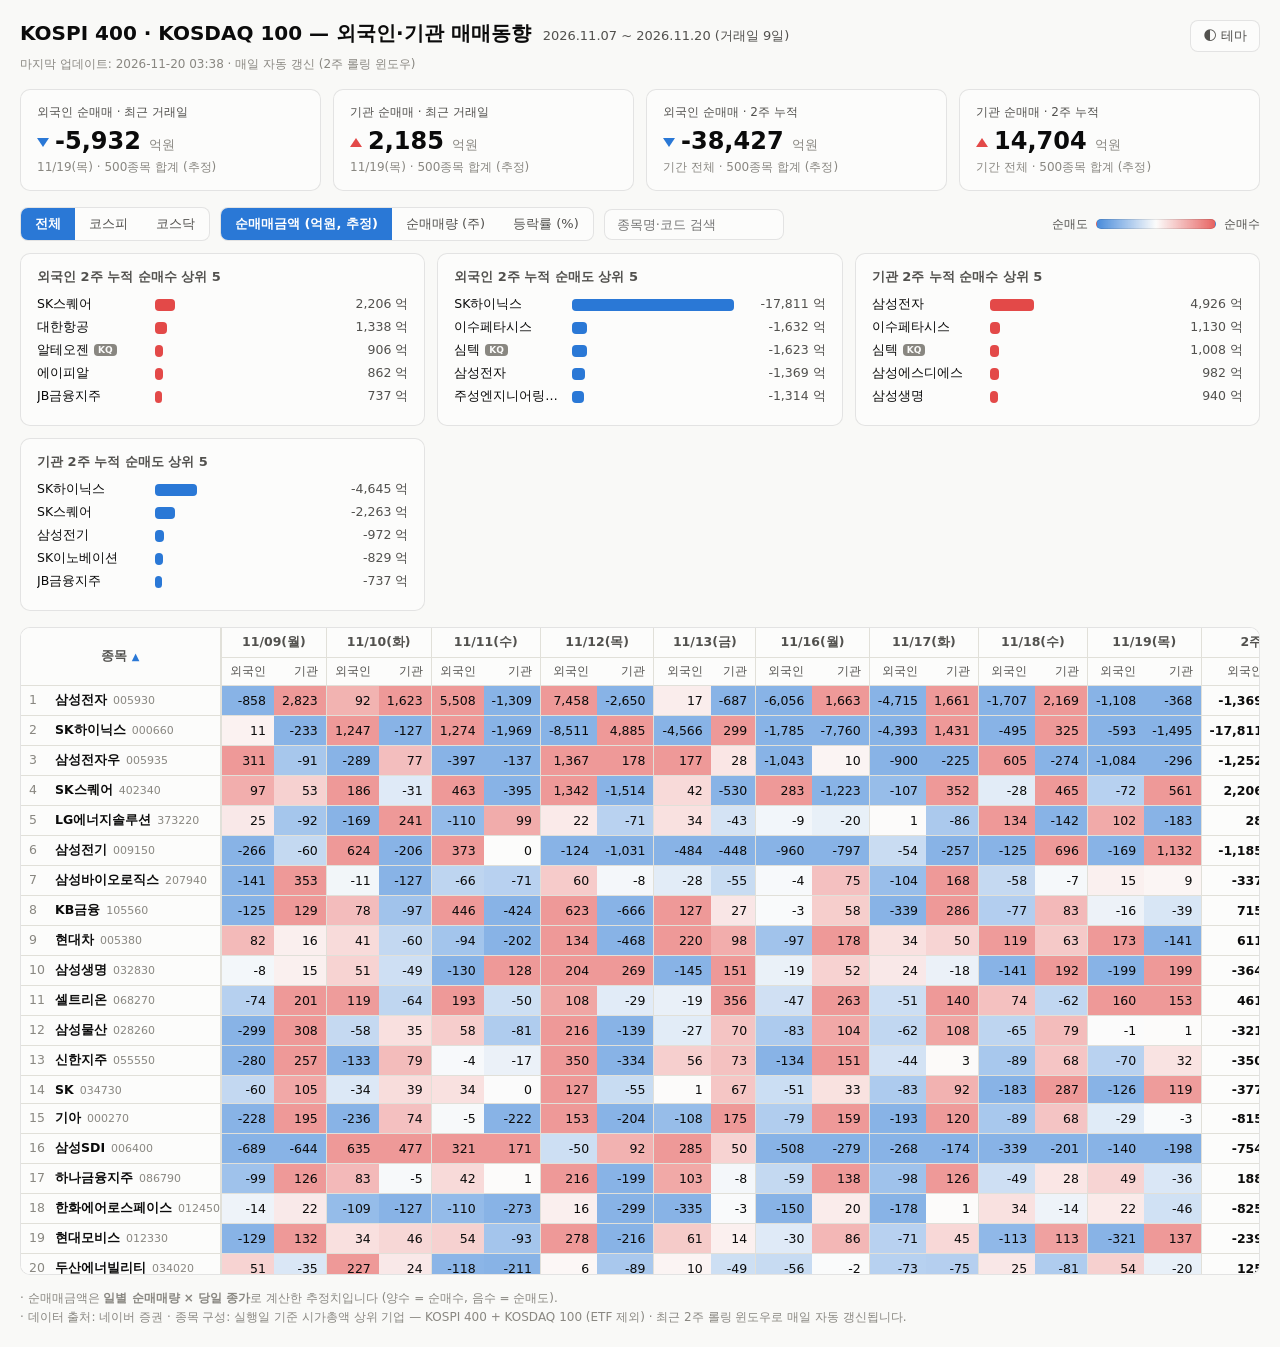
==== commit 8c6817c1: "chore: update KOSPI 100 dashboard" ====
--- a/docs/kospi100/index.html
+++ b/docs/kospi100/index.html
@@ -260,7 +260,7 @@
 <div id="tip"></div>
 
 <script>
-const DATA = {"updated": "2026-11-19 03:24", "windowStart": "2026-11-06", "windowEnd": "2026-11-19", "dates": ["20261106", "20261109", "20261110", "20261111", "20261112", "20261113", "20261116", "20261117", "20261118"], "stocks": [{"rank": 1, "market": "KOSPI", "code": "005930", "name": "삼성전자", "mcap": "1,148조 2,091억원", "days": {"20261118": {"fq": -869394, "oq": 1104534, "fv": -1707.5, "ov": 2169.3, "close": 196400, "chg": 3.21}, "20261117": {"fq": -2484383, "oq": 875284, "fv": -4715.4, "ov": 1661.3, "close": 189800, "chg": -3.56}, "20261116": {"fq": -3105597, "oq": 852610, "fv": -6055.9, "ov": 1662.6, "close": 195000, "chg": -5.34}, "20261113": {"fq": 8216, "oq": -328604, "fv": 17.2, "ov": -686.8, "close": 209000, "chg": 0.48}, "20261112": {"fq": 3611532, "oq": -1283117, "fv": 7457.8, "ov": -2649.6, "close": 206500, "chg": 0.24}, "20261111": {"fq": 2648292, "oq": -629449, "fv": 5508.4, "ov": -1309.3, "close": 208000, "chg": 4.58}, "20261110": {"fq": 46582, "oq": 822596, "fv": 91.9, "ov": 1623.0, "close": 197300, "chg": 3.9}, "20261109": {"fq": -458714, "oq": 1509865, "fv": -857.8, "ov": 2823.4, "close": 187000, "chg": -0.9}, "20261106": {"fq": -655978, "oq": -242926, "fv": -1269.3, "ov": -470.1, "close": 193500, "chg": -3.97}}}, {"rank": 2, "market": "KOSPI", "code": "000660", "name": "SK하이닉스", "mcap": "822조 7,141억원", "days": {"20261118": {"fq": -42531, "oq": 27949, "fv": -495.1, "ov": 325.3, "close": 1164000, "chg": 6.01}, "20261117": {"fq": -399323, "oq": 130072, "fv": -4392.6, "ov": 1430.8, "close": 1100000, "chg": -1.79}, "20261116": {"fq": -159701, "oq": -694134, "fv": -1785.5, "ov": -7760.4, "close": 1118000, "chg": -8.06}, "20261113": {"fq": -370341, "oq": 24207, "fv": -4566.3, "ov": 298.5, "close": 1233000, "chg": -1.67}, "20261112": {"fq": -685802, "oq": 393605, "fv": -8510.8, "ov": 4884.6, "close": 1241000, "chg": -2.82}, "20261111": {"fq": 98654, "oq": -152520, "fv": 1273.6, "ov": -1969.0, "close": 1291000, "chg": 6.52}, "20261110": {"fq": 104098, "oq": -10640, "fv": 1247.1, "ov": -127.5, "close": 1198000, "chg": 5.46}, "20261109": {"fq": 993, "oq": -20869, "fv": 11.1, "ov": -232.7, "close": 1115000, "chg": -1.5}, "20261106": {"fq": -1648774, "oq": 750574, "fv": -19389.6, "ov": 8826.8, "close": 1176000, "chg": -6.96}}}, {"rank": 3, "market": "KOSPI", "code": "005935", "name": "삼성전자우", "mcap": "127조 8,177억원", "days": {"20261118": {"fq": 380027, "oq": -171891, "fv": 605.4, "ov": -273.8, "close": 159300, "chg": 4.8}, "20261117": {"fq": -593128, "oq": -148387, "fv": -899.8, "ov": -225.1, "close": 151700, "chg": -5.95}, "20261116": {"fq": -651558, "oq": 5964, "fv": -1043.1, "ov": 9.5, "close": 160100, "chg": -6.1}, "20261113": {"fq": 103537, "oq": 16177, "fv": 177.2, "ov": 27.7, "close": 171100, "chg": 1.66}, "20261112": {"fq": 816894, "oq": 106209, "fv": 1366.7, "ov": 177.7, "close": 167300, "chg": 1.39}, "20261111": {"fq": -237653, "oq": -82172, "fv": -396.6, "ov": -137.1, "close": 166900, "chg": 4.97}, "20261110": {"fq": -183222, "oq": 48509, "fv": -289.1, "ov": 76.5, "close": 157800, "chg": 4.57}, "20261109": {"fq": 207617, "oq": -60645, "fv": 311.2, "ov": -90.9, "close": 149900, "chg": -0.27}, "20261106": {"fq": -93611, "oq": -222717, "fv": -145.7, "ov": -346.5, "close": 155600, "chg": -2.99}}}, {"rank": 4, "market": "KOSPI", "code": "402340", "name": "SK스퀘어", "mcap": "94조 4,576억원", "days": {"20261118": {"fq": -3852, "oq": 64974, "fv": -27.6, "ov": 465.2, "close": 716000, "chg": 5.45}, "20261117": {"fq": -15843, "oq": 52108, "fv": -106.9, "ov": 351.7, "close": 675000, "chg": -1.89}, "20261116": {"fq": 41448, "oq": -179375, "fv": 282.7, "ov": -1223.3, "close": 682000, "chg": -10.5}, "20261113": {"fq": 5418, "oq": -68971, "fv": 41.7, "ov": -530.4, "close": 769000, "chg": -2.78}, "20261112": {"fq": 173595, "oq": -195882, "fv": 1341.9, "ov": -1514.2, "close": 773000, "chg": -2.89}, "20261111": {"fq": 57151, "oq": -48795, "fv": 462.9, "ov": -395.2, "close": 810000, "chg": 6.58}, "20261110": {"fq": 24892, "oq": -4145, "fv": 186.4, "ov": -31.0, "close": 749000, "chg": 3.74}, "20261109": {"fq": 13794, "oq": 7580, "fv": 97.0, "ov": 53.3, "close": 703000, "chg": -2.9}, "20261106": {"fq": 14803, "oq": -30361, "fv": 111.3, "ov": -228.3, "close": 752000, "chg": -7.05}}}, {"rank": 5, "market": "KOSPI", "code": "373220", "name": "LG에너지솔루션", "mcap": "71조 8,380억원", "days": {"20261118": {"fq": 43647, "oq": -46337, "fv": 134.0, "ov": -142.3, "close": 307000, "chg": 0.49}, "20261117": {"fq": 252, "oq": -28301, "fv": 0.8, "ov": -86.2, "close": 304500, "chg": -4.4}, "20261116": {"fq": -2928, "oq": -6299, "fv": -9.3, "ov": -20.0, "close": 318000, "chg": -2.0}, "20261113": {"fq": 10338, "oq": -13217, "fv": 33.5, "ov": -42.9, "close": 324500, "chg": -1.52}, "20261112": {"fq": 6731, "oq": -21583, "fv": 22.0, "ov": -70.7, "close": 327500, "chg": -2.38}, "20261111": {"fq": -32843, "oq": 29444, "fv": -110.5, "ov": 99.1, "close": 336500, "chg": 1.82}, "20261110": {"fq": -51486, "oq": 73354, "fv": -168.9, "ov": 240.6, "close": 328000, "chg": 3.14}, "20261109": {"fq": 7747, "oq": -29053, "fv": 24.6, "ov": -92.4, "close": 318000, "chg": -5.78}, "20261106": {"fq": 4637, "oq": -51, "fv": 15.7, "ov": -0.2, "close": 338000, "chg": -2.31}}}, {"rank": 6, "market": "KOSPI", "code": "207940", "name": "삼성바이오로직스", "mcap": "63조 7,889억원", "days": {"20261118": {"fq": -4225, "oq": -482, "fv": -58.2, "ov": -6.6, "close": 1378000, "chg": -2.55}, "20261117": {"fq": -7440, "oq": 11967, "fv": -104.2, "ov": 167.5, "close": 1400000, "chg": -1.62}, "20261116": {"fq": -307, "oq": 5264, "fv": -4.3, "ov": 74.5, "close": 1415000, "chg": 0.28}, "20261113": {"fq": -1976, "oq": -3895, "fv": -27.9, "ov": -55.0, "close": 1411000, "chg": -2.62}, "20261112": {"fq": 4161, "oq": -556, "fv": 60.2, "ov": -8.0, "close": 1447000, "chg": 1.19}, "20261111": {"fq": -4581, "oq": -4975, "fv": -65.8, "ov": -71.4, "close": 1436000, "chg": -2.18}, "20261110": {"fq": -744, "oq": -8606, "fv": -11.0, "ov": -126.9, "close": 1474000, "chg": -2.38}, "20261109": {"fq": -9321, "oq": 23291, "fv": -141.4, "ov": 353.3, "close": 1517000, "chg": 0.07}, "20261106": {"fq": -4125, "oq": 25373, "fv": -62.2, "ov": 382.6, "close": 1508000, "chg": -0.79}}}, {"rank": 7, "market": "KOSPI", "code": "009150", "name": "삼성전기", "mcap": "61조 2,488억원", "days": {"20261118": {"fq": -15273, "oq": 84849, "fv": -125.2, "ov": 695.8, "close": 820000, "chg": 8.75}, "20261117": {"fq": -7256, "oq": -34388, "fv": -54.3, "ov": -257.2, "close": 748000, "chg": -4.71}, "20261116": {"fq": -123272, "oq": -102294, "fv": -960.3, "ov": -796.9, "close": 779000, "chg": -8.89}, "20261113": {"fq": -56033, "oq": -51852, "fv": -484.1, "ov": -448.0, "close": 864000, "chg": -2.48}, "20261112": {"fq": -14229, "oq": -118159, "fv": -124.2, "ov": -1031.5, "close": 873000, "chg": -5.42}, "20261111": {"fq": 39526, "oq": 37, "fv": 373.1, "ov": 0.3, "close": 944000, "chg": 7.03}, "20261110": {"fq": 71713, "oq": -23706, "fv": 623.9, "ov": -206.2, "close": 870000, "chg": 3.2}, "20261109": {"fq": -32593, "oq": -7329, "fv": -265.6, "ov": -59.7, "close": 815000, "chg": -6.32}, "20261106": {"fq": -68733, "oq": 19493, "fv": -614.5, "ov": 174.3, "close": 894000, "chg": -5.3}}}, {"rank": 8, "market": "KOSPI", "code": "105560", "name": "KB금융", "mcap": "55조 4,022억원", "days": {"20261118": {"fq": -49033, "oq": 53139, "fv": -76.6, "ov": 83.0, "close": 156200, "chg": -0.38}, "20261117": {"fq": -217030, "oq": 183013, "fv": -338.8, "ov": 285.7, "close": 156100, "chg": -3.4}, "20261116": {"fq": -1770, "oq": 35607, "fv": -2.9, "ov": 57.6, "close": 161700, "chg": 1.7}, "20261113": {"fq": 80459, "oq": 16901, "fv": 127.1, "ov": 26.7, "close": 158000, "chg": 4.08}, "20261112": {"fq": 409061, "oq": -437235, "fv": 623.0, "ov": -665.9, "close": 152300, "chg": -0.65}, "20261111": {"fq": 291130, "oq": -276842, "fv": 446.3, "ov": -424.4, "close": 153300, "chg": 0.39}, "20261110": {"fq": 51020, "oq": -63513, "fv": 78.0, "ov": -97.0, "close": 152800, "chg": 1.26}, "20261109": {"fq": -82111, "oq": 84658, "fv": -125.2, "ov": 129.1, "close": 152500, "chg": 0.99}, "20261106": {"fq": -308758, "oq": 253835, "fv": -469.9, "ov": 386.3, "close": 152200, "chg": -3.06}}}, {"rank": 9, "market": "KOSPI", "code": "005380", "name": "현대차", "mcap": "54조 5,290억원", "days": {"20261118": {"fq": 44426, "oq": 23366, "fv": 119.1, "ov": 62.6, "close": 268000, "chg": 3.47}, "20261117": {"fq": 13102, "oq": 19476, "fv": 33.7, "ov": 50.1, "close": 257000, "chg": -3.2}, "20261116": {"fq": -36662, "oq": 67571, "fv": -96.8, "ov": 178.4, "close": 264000, "chg": -2.04}, "20261113": {"fq": 81203, "oq": 36389, "fv": 219.7, "ov": 98.4, "close": 270500, "chg": 1.5}, "20261112": {"fq": 50119, "oq": -175453, "fv": 133.6, "ov": -467.6, "close": 266500, "chg": -2.2}, "20261111": {"fq": -34333, "oq": -73481, "fv": -94.4, "ov": -202.1, "close": 275000, "chg": 0.0}, "20261110": {"fq": 14869, "oq": -21891, "fv": 40.7, "ov": -60.0, "close": 274000, "chg": 0.92}, "20261109": {"fq": 30715, "oq": 5926, "fv": 82.3, "ov": 15.9, "close": 268000, "chg": -4.11}, "20261106": {"fq": -72995, "oq": 112997, "fv": -205.1, "ov": 317.5, "close": 281000, "chg": -4.26}}}, {"rank": 10, "market": "KOSPI", "code": "032830", "name": "삼성생명", "mcap": "50조 9,000억원", "days": {"20261118": {"fq": -55428, "oq": 75597, "fv": -141.1, "ov": 192.4, "close": 254500, "chg": 5.17}, "20261117": {"fq": 10141, "oq": -7426, "fv": 24.3, "ov": -17.8, "close": 240000, "chg": -5.33}, "20261116": {"fq": -7336, "oq": 20525, "fv": -18.6, "ov": 52.1, "close": 254000, "chg": 0.79}, "20261113": {"fq": -57328, "oq": 59716, "fv": -145.3, "ov": 151.4, "close": 253500, "chg": 1.4}, "20261112": {"fq": 81147, "oq": 107269, "fv": 203.7, "ov": 269.2, "close": 251000, "chg": 1.41}, "20261111": {"fq": -52302, "oq": 51443, "fv": -130.5, "ov": 128.4, "close": 249500, "chg": 2.04}, "20261110": {"fq": 20820, "oq": -20107, "fv": 50.5, "ov": -48.8, "close": 242500, "chg": 2.32}, "20261109": {"fq": -3553, "oq": 6102, "fv": -8.4, "ov": 14.5, "close": 237000, "chg": 1.07}, "20261106": {"fq": -40283, "oq": 47224, "fv": -95.1, "ov": 111.4, "close": 236000, "chg": -3.48}}}, {"rank": 11, "market": "KOSPI", "code": "068270", "name": "셀트리온", "mcap": "48조 1,668억원", "days": {"20261118": {"fq": 35508, "oq": -29935, "fv": 73.7, "ov": -62.1, "close": 207500, "chg": -2.58}, "20261117": {"fq": -23989, "oq": 66368, "fv": -50.6, "ov": 140.0, "close": 211000, "chg": -1.63}, "20261116": {"fq": -22097, "oq": 122839, "fv": -47.3, "ov": 262.9, "close": 214000, "chg": 0.0}, "20261113": {"fq": -9149, "oq": 166776, "fv": -19.5, "ov": 356.1, "close": 213500, "chg": 1.91}, "20261112": {"fq": 51050, "oq": -13744, "fv": 107.5, "ov": -28.9, "close": 210500, "chg": 1.69}, "20261111": {"fq": 93199, "oq": -24229, "fv": 192.5, "ov": -50.0, "close": 206500, "chg": 1.72}, "20261110": {"fq": 57989, "oq": -31377, "fv": 118.6, "ov": -64.2, "close": 204500, "chg": -2.62}, "20261109": {"fq": -35323, "oq": 95410, "fv": -74.5, "ov": 201.3, "close": 211000, "chg": 0.0}, "20261106": {"fq": -233806, "oq": 371814, "fv": -487.5, "ov": 775.2, "close": 208500, "chg": -3.02}}}, {"rank": 12, "market": "KOSPI", "code": "028260", "name": "삼성물산", "mcap": "44조 2,717억원", "days": {"20261118": {"fq": -23957, "oq": 28920, "fv": -65.4, "ov": 79.0, "close": 273000, "chg": 2.82}, "20261117": {"fq": -23599, "oq": 41079, "fv": -61.8, "ov": 107.6, "close": 262000, "chg": -5.24}, "20261116": {"fq": -30218, "oq": 37747, "fv": -83.4, "ov": 104.2, "close": 276000, "chg": -3.16}, "20261113": {"fq": -9467, "oq": 24358, "fv": -27.1, "ov": 69.8, "close": 286500, "chg": 0.7}, "20261112": {"fq": 75750, "oq": -48844, "fv": 216.3, "ov": -139.4, "close": 285500, "chg": 0.88}, "20261111": {"fq": 20286, "oq": -28246, "fv": 58.0, "ov": -80.8, "close": 286000, "chg": 2.51}, "20261110": {"fq": -21113, "oq": 12757, "fv": -58.3, "ov": 35.2, "close": 276000, "chg": 2.41}, "20261109": {"fq": -111690, "oq": 115004, "fv": -298.8, "ov": 307.6, "close": 267500, "chg": -2.19}, "20261106": {"fq": -108818, "oq": 124212, "fv": -300.9, "ov": 343.4, "close": 276500, "chg": -4.82}}}, {"rank": 13, "market": "KOSPI", "code": "055550", "name": "신한지주", "mcap": "40조 3,659억원", "days": {"20261118": {"fq": -102028, "oq": 78300, "fv": -89.0, "ov": 68.3, "close": 87200, "chg": -0.34}, "20261117": {"fq": -50109, "oq": 3153, "fv": -43.7, "ov": 2.8, "close": 87300, "chg": -3.75}, "20261116": {"fq": -147604, "oq": 165829, "fv": -134.2, "ov": 150.7, "close": 90900, "chg": 1.22}, "20261113": {"fq": 61943, "oq": 81583, "fv": 55.6, "ov": 73.3, "close": 89800, "chg": 5.65}, "20261112": {"fq": 408600, "oq": -390752, "fv": 349.8, "ov": -334.5, "close": 85600, "chg": -0.12}, "20261111": {"fq": -4855, "oq": -19974, "fv": -4.2, "ov": -17.1, "close": 85600, "chg": 0.12}, "20261110": {"fq": -155451, "oq": 92216, "fv": -133.4, "ov": 79.1, "close": 85800, "chg": 0.0}, "20261109": {"fq": -321840, "oq": 294659, "fv": -280.3, "ov": 256.6, "close": 87100, "chg": 0.46}, "20261106": {"fq": -295884, "oq": 288391, "fv": -257.7, "ov": 251.2, "close": 87100, "chg": -1.8}}}, {"rank": 14, "market": "KOSPI", "code": "000270", "name": "기아", "mcap": "36조 1,132억원", "days": {"20261118": {"fq": -96443, "oq": 73979, "fv": -89.2, "ov": 68.4, "close": 92500, "chg": 0.43}, "20261117": {"fq": -210728, "oq": 130372, "fv": -193.2, "ov": 119.6, "close": 91700, "chg": -3.47}, "20261116": {"fq": -83350, "oq": 167129, "fv": -79.1, "ov": 158.6, "close": 94900, "chg": 0.32}, "20261113": {"fq": -113760, "oq": 184676, "fv": -107.6, "ov": 174.7, "close": 94600, "chg": 1.07}, "20261112": {"fq": 162973, "oq": -218312, "fv": 152.5, "ov": -204.3, "close": 93600, "chg": -1.06}, "20261111": {"fq": -5465, "oq": -234015, "fv": -5.2, "ov": -222.3, "close": 95000, "chg": -1.14}, "20261110": {"fq": -246309, "oq": 77349, "fv": -236.5, "ov": 74.3, "close": 96000, "chg": -1.03}, "20261109": {"fq": -234119, "oq": 200420, "fv": -227.8, "ov": 195.0, "close": 97300, "chg": -2.99}, "20261106": {"fq": -194788, "oq": 447588, "fv": -195.4, "ov": 448.9, "close": 100300, "chg": -0.5}}}, {"rank": 15, "market": "KOSPI", "code": "034730", "name": "SK", "mcap": "35조 7,801억원", "days": {"20261118": {"fq": -37133, "oq": 58137, "fv": -183.3, "ov": 286.9, "close": 493500, "chg": 5.9}, "20261117": {"fq": -18017, "oq": 19927, "fv": -83.5, "ov": 92.4, "close": 463500, "chg": -2.52}, "20261116": {"fq": -10722, "oq": 6861, "fv": -51.3, "ov": 32.8, "close": 478500, "chg": -5.06}, "20261113": {"fq": 150, "oq": 13176, "fv": 0.8, "ov": 66.8, "close": 507000, "chg": 1.4}, "20261112": {"fq": 25390, "oq": -10996, "fv": 127.2, "ov": -55.1, "close": 501000, "chg": 1.62}, "20261111": {"fq": 6738, "oq": -78, "fv": 33.5, "ov": -0.4, "close": 497500, "chg": 3.65}, "20261110": {"fq": -7205, "oq": 8114, "fv": -34.3, "ov": 38.6, "close": 475500, "chg": 6.14}, "20261109": {"fq": -13397, "oq": 23473, "fv": -59.8, "ov": 104.7, "close": 446000, "chg": 0.22}, "20261106": {"fq": 3564, "oq": -8363, "fv": 16.3, "ov": -38.2, "close": 457000, "chg": -5.28}}}, {"rank": 16, "market": "KOSPI", "code": "006400", "name": "삼성SDI", "mcap": "35조 4,979억원", "days": {"20261118": {"fq": -77027, "oq": -45747, "fv": -339.3, "ov": -201.5, "close": 440500, "chg": -1.01}, "20261117": {"fq": -60879, "oq": -39418, "fv": -268.5, "ov": -173.8, "close": 441000, "chg": -4.65}, "20261116": {"fq": -109700, "oq": -60132, "fv": -508.5, "ov": -278.7, "close": 463500, "chg": -3.03}, "20261113": {"fq": 59424, "oq": 10505, "fv": 285.2, "ov": 50.4, "close": 480000, "chg": 1.48}, "20261112": {"fq": -10697, "oq": 19716, "fv": -49.9, "ov": 92.0, "close": 466500, "chg": -2.51}, "20261111": {"fq": 66910, "oq": 35664, "fv": 321.2, "ov": 171.2, "close": 480000, "chg": 5.26}, "20261110": {"fq": 141359, "oq": 106217, "fv": 634.7, "ov": 476.9, "close": 449000, "chg": 8.19}, "20261109": {"fq": -168584, "oq": -157365, "fv": -689.5, "ov": -643.6, "close": 409000, "chg": -12.61}, "20261106": {"fq": -53313, "oq": -49364, "fv": -253.0, "ov": -234.2, "close": 474500, "chg": -6.78}}}, {"rank": 17, "market": "KOSPI", "code": "086790", "name": "하나금융지주", "mcap": "33조 6,003억원", "days": {"20261118": {"fq": -39267, "oq": 22479, "fv": -48.7, "ov": 27.9, "close": 124000, "chg": -0.88}, "20261117": {"fq": -78987, "oq": 101275, "fv": -98.3, "ov": 126.0, "close": 124400, "chg": -1.89}, "20261116": {"fq": -46944, "oq": 109123, "fv": -59.5, "ov": 138.4, "close": 126800, "chg": 1.77}, "20261113": {"fq": 83259, "oq": -6582, "fv": 103.3, "ov": -8.2, "close": 124100, "chg": 2.99}, "20261112": {"fq": 178574, "oq": -164720, "fv": 215.7, "ov": -199.0, "close": 120800, "chg": 0.58}, "20261111": {"fq": 35023, "oq": 669, "fv": 41.7, "ov": 0.8, "close": 119200, "chg": 0.68}, "20261110": {"fq": 70254, "oq": -4543, "fv": 83.2, "ov": -5.4, "close": 118400, "chg": 2.07}, "20261109": {"fq": -83758, "oq": 106400, "fv": -98.8, "ov": 125.6, "close": 118000, "chg": -0.25}, "20261106": {"fq": -136309, "oq": 112896, "fv": -161.3, "ov": 133.6, "close": 118300, "chg": -2.07}}}, {"rank": 18, "market": "KOSPI", "code": "012450", "name": "한화에어로스페이스", "mcap": "32조 6,396억원", "days": {"20261118": {"fq": 5412, "oq": -2158, "fv": 34.3, "ov": -13.7, "close": 633000, "chg": 1.61}, "20261117": {"fq": -28862, "oq": 182, "fv": -178.4, "ov": 1.1, "close": 618000, "chg": -4.78}, "20261116": {"fq": -23149, "oq": 3021, "fv": -150.5, "ov": 19.6, "close": 650000, "chg": 1.4}, "20261113": {"fq": -52258, "oq": -475, "fv": -335.0, "ov": -3.0, "close": 641000, "chg": -1.99}, "20261112": {"fq": 2370, "oq": -45685, "fv": 15.5, "ov": -298.8, "close": 654000, "chg": -0.76}, "20261111": {"fq": -16673, "oq": -41505, "fv": -109.9, "ov": -273.5, "close": 659000, "chg": 0.0}, "20261110": {"fq": -16629, "oq": -19367, "fv": -109.1, "ov": -127.0, "close": 656000, "chg": 2.66}, "20261109": {"fq": -2144, "oq": 3511, "fv": -13.7, "ov": 22.4, "close": 638000, "chg": -3.33}, "20261106": {"fq": 3505, "oq": 6129, "fv": 23.1, "ov": 40.4, "close": 659000, "chg": -3.09}}}, {"rank": 19, "market": "KOSPI", "code": "012330", "name": "현대모비스", "mcap": "32조 1,109억원", "days": {"20261118": {"fq": -31733, "oq": 31548, "fv": -113.4, "ov": 112.8, "close": 357500, "chg": 3.32}, "20261117": {"fq": -20745, "oq": 12964, "fv": -71.2, "ov": 44.5, "close": 343000, "chg": -3.65}, "20261116": {"fq": -8595, "oq": 24286, "fv": -30.5, "ov": 86.1, "close": 354500, "chg": -0.28}, "20261113": {"fq": 17072, "oq": 3996, "fv": 61.0, "ov": 14.3, "close": 357500, "chg": 1.56}, "20261112": {"fq": 78644, "oq": -61135, "fv": 278.0, "ov": -216.1, "close": 353500, "chg": -0.28}, "20261111": {"fq": 15078, "oq": -26384, "fv": 53.5, "ov": -93.5, "close": 354500, "chg": 0.85}, "20261110": {"fq": 9877, "oq": 13271, "fv": 34.4, "ov": 46.2, "close": 348000, "chg": 4.82}, "20261109": {"fq": -38982, "oq": 39712, "fv": -129.2, "ov": 131.6, "close": 331500, "chg": -5.01}, "20261106": {"fq": -44244, "oq": 62961, "fv": -156.4, "ov": 222.6, "close": 353500, "chg": -2.88}}}, {"rank": 20, "market": "KOSPI", "code": "034020", "name": "두산에너빌리티", "mcap": "27조 8,004억원", "days": {"20261118": {"fq": 58366, "oq": -185887, "fv": 25.3, "ov": -80.7, "close": 43400, "chg": 1.88}, "20261117": {"fq": -172324, "oq": -177698, "fv": -72.6, "ov": -74.9, "close": 42150, "chg": -6.12}, "20261116": {"fq": -125941, "oq": -4538, "fv": -55.9, "ov": -2.0, "close": 44350, "chg": -5.34}, "20261113": {"fq": 20727, "oq": -104699, "fv": 9.8, "ov": -49.4, "close": 47150, "chg": -0.11}, "20261112": {"fq": 12376, "oq": -190032, "fv": 5.8, "ov": -88.6, "close": 46650, "chg": -1.48}, "20261111": {"fq": -246936, "oq": -440880, "fv": -118.3, "ov": -211.2, "close": 47900, "chg": 2.02}, "20261110": {"fq": 485550, "oq": 50979, "fv": 226.5, "ov": 23.8, "close": 46650, "chg": 7.61}, "20261109": {"fq": 119034, "oq": -83498, "fv": 50.6, "ov": -35.5, "close": 42550, "chg": -4.81}, "20261106": {"fq": -55278, "oq": -77724, "fv": -25.0, "ov": -35.1, "close": 45150, "chg": -8.42}}}, {"rank": 21, "market": "KOSPI", "code": "329180", "name": "HD현대중공업", "mcap": "27조 800억원", "days": {"20261118": {"fq": 17455, "oq": -13053, "fv": 45.0, "ov": -33.7, "close": 258000, "chg": 0.58}, "20261117": {"fq": 5165, "oq": -4237, "fv": 13.1, "ov": -10.8, "close": 254500, "chg": -5.74}, "20261116": {"fq": 1395, "oq": 7207, "fv": 3.8, "ov": 19.4, "close": 269000, "chg": -0.74}, "20261113": {"fq": -127962, "oq": 153721, "fv": -348.1, "ov": 418.1, "close": 272000, "chg": 1.68}, "20261112": {"fq": 74390, "oq": -41030, "fv": 199.4, "ov": -110.0, "close": 268000, "chg": 2.1}, "20261111": {"fq": -22457, "oq": -63071, "fv": -59.2, "ov": -166.2, "close": 263500, "chg": -1.5}, "20261110": {"fq": -138, "oq": 4490, "fv": -0.4, "ov": 11.9, "close": 264500, "chg": 2.72}, "20261109": {"fq": 11654, "oq": 3209, "fv": 29.5, "ov": 8.1, "close": 253000, "chg": -3.62}, "20261106": {"fq": 30038, "oq": 11766, "fv": 78.7, "ov": 30.8, "close": 262000, "chg": -3.32}}}, {"rank": 22, "market": "KOSPI", "code": "035420", "name": "NAVER", "mcap": "26조 1,201억원", "days": {"20261118": {"fq": 17793, "oq": -28957, "fv": 30.6, "ov": -49.7, "close": 171700, "chg": 1.0}, "20261117": {"fq": -49099, "oq": -18438, "fv": -82.8, "ov": -31.1, "close": 168600, "chg": -2.49}, "20261116": {"fq": 18786, "oq": -11136, "fv": 32.3, "ov": -19.1, "close": 171900, "chg": -0.35}, "20261113": {"fq": -58786, "oq": -347861, "fv": -102.1, "ov": -603.9, "close": 173600, "chg": -4.51}, "20261112": {"fq": -62255, "oq": -391750, "fv": -112.6, "ov": -708.7, "close": 180900, "chg": -6.9}, "20261111": {"fq": 47985, "oq": 125961, "fv": 93.8, "ov": 246.3, "close": 195500, "chg": 1.3}, "20261110": {"fq": 236539, "oq": 120884, "fv": 454.9, "ov": 232.5, "close": 192300, "chg": 2.78}, "20261109": {"fq": 13772, "oq": 168922, "fv": 25.4, "ov": 312.0, "close": 184700, "chg": -2.89}, "20261106": {"fq": 161919, "oq": 427453, "fv": 305.4, "ov": 806.2, "close": 188600, "chg": 2.0}}}, {"rank": 23, "market": "KOSPI", "code": "000810", "name": "삼성화재", "mcap": "24조 203억원", "days": {"20261118": {"fq": -15739, "oq": 21383, "fv": -84.7, "ov": 115.0, "close": 538000, "chg": 2.09}, "20261117": {"fq": -13056, "oq": 12704, "fv": -68.2, "ov": 66.3, "close": 522000, "chg": -3.69}, "20261116": {"fq": -35881, "oq": 42800, "fv": -194.8, "ov": 232.4, "close": 543000, "chg": 2.65}, "20261113": {"fq": -14308, "oq": 13213, "fv": -75.5, "ov": 69.8, "close": 528000, "chg": 0.57}, "20261112": {"fq": -2637, "oq": -15119, "fv": -13.9, "ov": -80.0, "close": 529000, "chg": -6.54}, "20261111": {"fq": 5115, "oq": -22560, "fv": 29.1, "ov": -128.1, "close": 568000, "chg": -5.18}, "20261110": {"fq": -13697, "oq": 7823, "fv": -82.3, "ov": 47.0, "close": 601000, "chg": -0.83}, "20261109": {"fq": -12386, "oq": 13935, "fv": -76.3, "ov": 85.8, "close": 616000, "chg": 1.99}, "20261106": {"fq": -28071, "oq": 20638, "fv": -169.0, "ov": 124.2, "close": 602000, "chg": -7.67}}}, {"rank": 24, "market": "KOSPI", "code": "316140", "name": "우리금융지주", "mcap": "23조 6,877억원", "days": {"20261118": {"fq": -128473, "oq": 128262, "fv": -41.3, "ov": 41.2, "close": 32150, "chg": -1.38}, "20261117": {"fq": -586645, "oq": 579784, "fv": -190.4, "ov": 188.1, "close": 32450, "chg": -1.67}, "20261116": {"fq": -631713, "oq": 778347, "fv": -209.1, "ov": 257.6, "close": 33100, "chg": 1.85}, "20261113": {"fq": 56131, "oq": 321752, "fv": 18.2, "ov": 104.2, "close": 32400, "chg": 2.69}, "20261112": {"fq": 617973, "oq": -531114, "fv": 196.2, "ov": -168.6, "close": 31750, "chg": 0.79}, "20261111": {"fq": -42366, "oq": 63806, "fv": -13.3, "ov": 20.1, "close": 31500, "chg": 1.45}, "20261110": {"fq": -51578, "oq": 98898, "fv": -16.1, "ov": 30.8, "close": 31150, "chg": 0.81}, "20261109": {"fq": -478848, "oq": 564288, "fv": -150.6, "ov": 177.5, "close": 31450, "chg": 0.16}, "20261106": {"fq": -987393, "oq": 1014558, "fv": -313.0, "ov": 321.6, "close": 31700, "chg": -0.78}}}, {"rank": 25, "market": "KOSPI", "code": "066570", "name": "LG전자", "mcap": "22조 3,803억원", "days": {"20261118": {"fq": 40519, "oq": 48104, "fv": 55.7, "ov": 66.1, "close": 137400, "chg": 6.26}, "20261117": {"fq": 104164, "oq": -58650, "fv": 134.0, "ov": -75.4, "close": 128600, "chg": -2.35}, "20261116": {"fq": -8838, "oq": 35089, "fv": -11.5, "ov": 45.8, "close": 130600, "chg": -3.69}, "20261113": {"fq": -5297, "oq": -13595, "fv": -7.2, "ov": -18.5, "close": 135900, "chg": -0.95}, "20261112": {"fq": 43849, "oq": -64847, "fv": 59.9, "ov": -88.6, "close": 136600, "chg": -3.19}, "20261111": {"fq": 4069, "oq": -36167, "fv": 5.8, "ov": -51.6, "close": 142600, "chg": 1.86}, "20261110": {"fq": -39466, "oq": 32327, "fv": -54.7, "ov": 44.8, "close": 138600, "chg": 2.9}, "20261109": {"fq": -50883, "oq": 119392, "fv": -68.1, "ov": 159.7, "close": 133800, "chg": -3.46}, "20261106": {"fq": 27213, "oq": 49766, "fv": 38.0, "ov": 69.4, "close": 139500, "chg": -2.31}}}, {"rank": 26, "market": "KOSPI", "code": "011200", "name": "HMM", "mcap": "21조 342억원", "days": {"20261118": {"fq": 307665, "oq": 29694, "fv": 68.6, "ov": 6.6, "close": 22300, "chg": 3.0}, "20261117": {"fq": 51567, "oq": -38440, "fv": 11.1, "ov": -8.3, "close": 21550, "chg": -2.71}, "20261116": {"fq": 253736, "oq": 269742, "fv": 55.8, "ov": 59.3, "close": 22000, "chg": 2.56}, "20261113": {"fq": 361701, "oq": 103, "fv": 77.0, "ov": 0.0, "close": 21300, "chg": 2.9}, "20261112": {"fq": 492300, "oq": -593144, "fv": 103.9, "ov": -125.2, "close": 21100, "chg": 5.5}, "20261111": {"fq": -193811, "oq": -326510, "fv": -38.9, "ov": -65.5, "close": 20050, "chg": -1.47}, "20261110": {"fq": 375686, "oq": -829460, "fv": 76.5, "ov": -168.8, "close": 20350, "chg": -1.45}, "20261109": {"fq": -293614, "oq": 40393, "fv": -60.9, "ov": 8.4, "close": 20750, "chg": -5.9}, "20261106": {"fq": -157631, "oq": 230315, "fv": -34.6, "ov": 50.6, "close": 21950, "chg": -3.73}}}, {"rank": 27, "market": "KOSPI", "code": "005490", "name": "POSCO홀딩스", "mcap": "20조 9,990억원", "days": {"20261118": {"fq": 4316, "oq": 3482, "fv": 11.4, "ov": 9.2, "close": 265000, "chg": 1.34}, "20261117": {"fq": -23170, "oq": -4614, "fv": -60.4, "ov": -12.0, "close": 260500, "chg": -2.98}, "20261116": {"fq": -25274, "oq": 13019, "fv": -67.6, "ov": 34.8, "close": 267500, "chg": -2.73}, "20261113": {"fq": -11847, "oq": 26151, "fv": -32.6, "ov": 71.9, "close": 275000, "chg": 0.0}, "20261112": {"fq": -58345, "oq": 27484, "fv": -161.0, "ov": 75.9, "close": 276000, "chg": -0.18}, "20261111": {"fq": -731, "oq": 8815, "fv": -2.0, "ov": 24.4, "close": 276500, "chg": 2.03}, "20261110": {"fq": 24541, "oq": 16429, "fv": 66.1, "ov": 44.3, "close": 269500, "chg": 4.05}, "20261109": {"fq": -4364, "oq": -9614, "fv": -11.3, "ov": -24.8, "close": 258000, "chg": -2.64}, "20261106": {"fq": 30790, "oq": -4729, "fv": 82.1, "ov": -12.6, "close": 266500, "chg": -2.56}}}, {"rank": 28, "market": "KOSPI", "code": "138040", "name": "메리츠금융지주", "mcap": "20조 6,339억원", "days": {"20261118": {"fq": -20382, "oq": 37401, "fv": -25.1, "ov": 46.1, "close": 123300, "chg": 1.82}, "20261117": {"fq": 10678, "oq": -4004, "fv": 12.8, "ov": -4.8, "close": 119800, "chg": -1.32}, "20261116": {"fq": 19817, "oq": 6772, "fv": 24.0, "ov": 8.2, "close": 121300, "chg": 2.19}, "20261113": {"fq": 53950, "oq": 237, "fv": 64.0, "ov": 0.3, "close": 118600, "chg": 5.33}, "20261112": {"fq": -83580, "oq": -153042, "fv": -94.3, "ov": -172.6, "close": 112800, "chg": -12.9}, "20261111": {"fq": 16399, "oq": -9237, "fv": 20.4, "ov": -11.5, "close": 124300, "chg": -3.27}, "20261110": {"fq": 22419, "oq": -20618, "fv": 28.8, "ov": -26.5, "close": 128500, "chg": 0.0}, "20261109": {"fq": -2072, "oq": -4811, "fv": -2.7, "ov": -6.2, "close": 129800, "chg": -1.82}, "20261106": {"fq": 21365, "oq": -8587, "fv": 28.2, "ov": -11.3, "close": 131900, "chg": -2.3}}}, {"rank": 29, "market": "KOSPI", "code": "033780", "name": "KT&G", "mcap": "18조 8,831억원", "days": {"20261118": {"fq": -74614, "oq": 11902, "fv": -135.7, "ov": 21.6, "close": 181900, "chg": 0.11}, "20261117": {"fq": -102528, "oq": 25626, "fv": -186.0, "ov": 46.5, "close": 181400, "chg": 0.28}, "20261116": {"fq": -114242, "oq": 46082, "fv": -207.8, "ov": 83.8, "close": 181900, "chg": 3.35}, "20261113": {"fq": -103497, "oq": 29013, "fv": -182.7, "ov": 51.2, "close": 176500, "chg": 2.98}, "20261112": {"fq": -14366, "oq": -92497, "fv": -24.9, "ov": -160.5, "close": 173500, "chg": 0.23}, "20261111": {"fq": -102324, "oq": -25292, "fv": -177.8, "ov": -44.0, "close": 173800, "chg": -1.08}, "20261110": {"fq": -67251, "oq": -97362, "fv": -118.8, "ov": -172.0, "close": 176700, "chg": -3.12}, "20261109": {"fq": -104343, "oq": 4321, "fv": -193.3, "ov": 8.0, "close": 185300, "chg": -2.42}, "20261106": {"fq": -142959, "oq": 67427, "fv": -272.6, "ov": 128.6, "close": 190700, "chg": -1.8}}}, {"rank": 30, "market": "KOSPI", "code": "018260", "name": "삼성에스디에스", "mcap": "17조 9,130억원", "days": {"20261118": {"fq": -6317, "oq": 40474, "fv": -14.6, "ov": 93.7, "close": 231500, "chg": 2.43}, "20261117": {"fq": 10528, "oq": 6552, "fv": 23.6, "ov": 14.7, "close": 224000, "chg": -2.18}, "20261116": {"fq": -19055, "oq": 35006, "fv": -43.4, "ov": 79.6, "close": 227500, "chg": -2.99}, "20261113": {"fq": 17597, "oq": 4414, "fv": 41.4, "ov": 10.4, "close": 235500, "chg": 2.17}, "20261112": {"fq": 23073, "oq": 28811, "fv": 52.6, "ov": 65.7, "close": 228000, "chg": -1.08}, "20261111": {"fq": -18908, "oq": 21349, "fv": -43.9, "ov": 49.5, "close": 232000, "chg": -0.22}, "20261110": {"fq": -38804, "oq": 139954, "fv": -89.8, "ov": 324.0, "close": 231500, "chg": 6.93}, "20261109": {"fq": -85683, "oq": 127721, "fv": -186.8, "ov": 278.4, "close": 218000, "chg": 0.0}, "20261106": {"fq": -46111, "oq": 192195, "fv": -99.1, "ov": 413.2, "close": 215000, "chg": 4.88}}}, {"rank": 31, "market": "KOSPI", "code": "017670", "name": "SK텔레콤", "mcap": "17조 8,920억원", "days": {"20261118": {"fq": 146221, "oq": -133363, "fv": 121.8, "ov": -111.1, "close": 83300, "chg": 0.48}, "20261117": {"fq": 119735, "oq": 4645, "fv": 99.3, "ov": 3.9, "close": 82900, "chg": -1.19}, "20261116": {"fq": -161380, "oq": 277032, "fv": -136.0, "ov": 233.5, "close": 84300, "chg": 0.48}, "20261113": {"fq": 145442, "oq": 81202, "fv": 123.0, "ov": 68.7, "close": 84600, "chg": 3.8}, "20261112": {"fq": 153817, "oq": -142693, "fv": 124.3, "ov": -115.3, "close": 80800, "chg": -2.3}, "20261111": {"fq": -24098, "oq": 179831, "fv": -20.0, "ov": 149.4, "close": 83100, "chg": 1.96}, "20261110": {"fq": 164939, "oq": 28462, "fv": 135.1, "ov": 23.3, "close": 81900, "chg": 5.81}, "20261109": {"fq": 68161, "oq": 29346, "fv": 52.6, "ov": 22.6, "close": 77100, "chg": -0.77}, "20261106": {"fq": -368679, "oq": 463862, "fv": -285.0, "ov": 358.6, "close": 77300, "chg": -0.26}}}, {"rank": 32, "market": "KOSPI", "code": "096770", "name": "SK이노베이션", "mcap": "17조 6,491억원", "days": {"20261118": {"fq": 39523, "oq": -9062, "fv": 41.3, "ov": -9.5, "close": 104400, "chg": 1.36}, "20261117": {"fq": -6965, "oq": -14234, "fv": -7.1, "ov": -14.6, "close": 102300, "chg": -4.3}, "20261116": {"fq": 1562, "oq": -44346, "fv": 1.7, "ov": -47.1, "close": 106100, "chg": -2.84}, "20261113": {"fq": -30489, "oq": -45684, "fv": -33.4, "ov": -50.0, "close": 109400, "chg": 1.86}, "20261112": {"fq": 63085, "oq": -146482, "fv": 68.3, "ov": -158.6, "close": 108300, "chg": -2.08}, "20261111": {"fq": -10247, "oq": -49282, "fv": -11.4, "ov": -54.9, "close": 111400, "chg": 1.55}, "20261110": {"fq": 49437, "oq": -76400, "fv": 54.1, "ov": -83.7, "close": 109500, "chg": 2.62}, "20261109": {"fq": 37645, "oq": -90488, "fv": 40.1, "ov": -96.5, "close": 106600, "chg": -2.56}, "20261106": {"fq": 69945, "oq": -92942, "fv": 76.9, "ov": -102.1, "close": 109900, "chg": -3.77}}}, {"rank": 33, "market": "KOSPI", "code": "010120", "name": "LS ELECTRIC", "mcap": "17조 5,950억원", "days": {"20261118": {"fq": 82738, "oq": -40523, "fv": 97.1, "ov": -47.5, "close": 117300, "chg": 3.26}, "20261117": {"fq": 9596, "oq": -30138, "fv": 10.8, "ov": -34.0, "close": 112800, "chg": -4.89}, "20261116": {"fq": -103241, "oq": 3294, "fv": -121.9, "ov": 3.9, "close": 118100, "chg": -4.22}, "20261113": {"fq": 18708, "oq": 16975, "fv": 23.4, "ov": 21.2, "close": 124900, "chg": 0.32}, "20261112": {"fq": 91045, "oq": 12633, "fv": 111.8, "ov": 15.5, "close": 122800, "chg": 0.74}, "20261111": {"fq": -42431, "oq": -168041, "fv": -52.7, "ov": -208.9, "close": 124300, "chg": 2.73}, "20261110": {"fq": 5328, "oq": 119856, "fv": 6.4, "ov": 143.5, "close": 119700, "chg": 7.16}, "20261109": {"fq": -14671, "oq": 10270, "fv": -16.0, "ov": 11.2, "close": 109200, "chg": -6.27}, "20261106": {"fq": 207649, "oq": -281665, "fv": 247.1, "ov": -335.2, "close": 119000, "chg": -8.32}}}, {"rank": 34, "market": "KOSPI", "code": "010130", "name": "고려아연", "mcap": "16조 7,819억원", "days": {"20261118": {"fq": 2723, "oq": -9517, "fv": 21.9, "ov": -76.5, "close": 804000, "chg": -1.35}, "20261117": {"fq": -4180, "oq": -815, "fv": -34.0, "ov": -6.6, "close": 813000, "chg": -5.13}, "20261116": {"fq": -1805, "oq": -786, "fv": -15.5, "ov": -6.8, "close": 860000, "chg": -0.69}, "20261113": {"fq": -4229, "oq": 2186, "fv": -37.0, "ov": 19.1, "close": 876000, "chg": -2.88}, "20261112": {"fq": 2899, "oq": -9144, "fv": 26.1, "ov": -82.2, "close": 899000, "chg": -2.18}, "20261111": {"fq": 3861, "oq": -11526, "fv": 35.7, "ov": -106.6, "close": 925000, "chg": -4.34}, "20261110": {"fq": -2406, "oq": 3657, "fv": -23.0, "ov": 35.0, "close": 957000, "chg": 2.35}, "20261109": {"fq": -4209, "oq": 5154, "fv": -39.4, "ov": 48.2, "close": 936000, "chg": -2.5}, "20261106": {"fq": -12904, "oq": 15799, "fv": -123.2, "ov": 150.9, "close": 955000, "chg": -3.44}}}, {"rank": 35, "market": "KOSPI", "code": "009540", "name": "HD한국조선해양", "mcap": "16조 3,486억원", "days": {"20261118": {"fq": 2728, "oq": -8314, "fv": 6.3, "ov": -19.2, "close": 231000, "chg": -0.86}, "20261117": {"fq": -2675, "oq": 16290, "fv": -6.2, "ov": 37.5, "close": 230000, "chg": -3.77}, "20261116": {"fq": -17917, "oq": 29955, "fv": -42.6, "ov": 71.3, "close": 238000, "chg": 0.21}, "20261113": {"fq": 15200, "oq": -15255, "fv": 36.3, "ov": -36.4, "close": 238500, "chg": 0.21}, "20261112": {"fq": 37530, "oq": -45436, "fv": 89.3, "ov": -108.1, "close": 238000, "chg": -0.83}, "20261111": {"fq": 19197, "oq": -29824, "fv": 46.4, "ov": -72.0, "close": 241500, "chg": -1.43}, "20261110": {"fq": -12182, "oq": 11537, "fv": -29.7, "ov": 28.1, "close": 243500, "chg": 3.4}, "20261109": {"fq": -17382, "oq": 29539, "fv": -40.9, "ov": 69.6, "close": 235500, "chg": -1.88}, "20261106": {"fq": -32250, "oq": 34339, "fv": -78.7, "ov": 83.8, "close": 244000, "chg": -0.81}}}, {"rank": 36, "market": "KOSPI", "code": "015760", "name": "한국전력", "mcap": "16조 2,096억원", "days": {"20261118": {"fq": -271260, "oq": 155858, "fv": -68.5, "ov": 39.4, "close": 25250, "chg": 0.6}, "20261117": {"fq": -386139, "oq": -98528, "fv": -96.0, "ov": -24.5, "close": 24850, "chg": -7.28}, "20261116": {"fq": -186469, "oq": -104717, "fv": -49.3, "ov": -27.7, "close": 26450, "chg": -4.34}, "20261113": {"fq": -1806698, "oq": -1449705, "fv": -498.6, "ov": -400.1, "close": 27600, "chg": -9.95}, "20261112": {"fq": 235494, "oq": -35942, "fv": 70.1, "ov": -10.7, "close": 29750, "chg": -2.3}, "20261111": {"fq": -126674, "oq": 178747, "fv": -38.8, "ov": 54.8, "close": 30650, "chg": 0.16}, "20261110": {"fq": -391413, "oq": 299716, "fv": -119.6, "ov": 91.6, "close": 30550, "chg": 2.17}, "20261109": {"fq": -269005, "oq": 462418, "fv": -80.7, "ov": 138.7, "close": 30000, "chg": -1.32}, "20261106": {"fq": -512344, "oq": 784336, "fv": -155.8, "ov": 238.4, "close": 30400, "chg": -3.03}}}, {"rank": 37, "market": "KOSPI", "code": "042700", "name": "한미반도체", "mcap": "16조 1,840억원", "days": {"20261118": {"fq": 51085, "oq": -55770, "fv": 86.7, "ov": -94.7, "close": 169800, "chg": 2.72}, "20261117": {"fq": -34264, "oq": 18680, "fv": -56.3, "ov": 30.7, "close": 164400, "chg": -3.12}, "20261116": {"fq": 36734, "oq": -83694, "fv": 62.1, "ov": -141.4, "close": 169000, "chg": -6.99}, "20261113": {"fq": 59261, "oq": -36980, "fv": 108.1, "ov": -67.5, "close": 182400, "chg": 0.27}, "20261112": {"fq": 97579, "oq": -146980, "fv": 175.3, "ov": -264.0, "close": 179600, "chg": -2.39}, "20261111": {"fq": -11311, "oq": 49554, "fv": -21.1, "ov": 92.5, "close": 186700, "chg": 7.67}, "20261110": {"fq": 100477, "oq": 32563, "fv": 172.5, "ov": 55.9, "close": 171700, "chg": 6.85}, "20261109": {"fq": 1914, "oq": 63003, "fv": 3.0, "ov": 99.2, "close": 157500, "chg": -2.42}, "20261106": {"fq": 136841, "oq": -14103, "fv": 223.5, "ov": -23.0, "close": 163300, "chg": -3.43}}}, {"rank": 38, "market": "KOSPI", "code": "298040", "name": "효성중공업", "mcap": "15조 8,144억원", "days": {"20261118": {"fq": 1635, "oq": 826, "fv": 27.7, "ov": 14.0, "close": 1696000, "chg": 3.04}, "20261117": {"fq": -3275, "oq": -3692, "fv": -53.4, "ov": -60.2, "close": 1630000, "chg": -6.48}, "20261116": {"fq": -2669, "oq": 190, "fv": -46.2, "ov": 3.3, "close": 1730000, "chg": -4.26}, "20261113": {"fq": -2746, "oq": 3464, "fv": -50.0, "ov": 63.1, "close": 1821000, "chg": -0.87}, "20261112": {"fq": 7010, "oq": 4110, "fv": 127.0, "ov": 74.5, "close": 1812000, "chg": 1.06}, "20261111": {"fq": 2507, "oq": -1663, "fv": 45.1, "ov": -29.9, "close": 1800000, "chg": 3.09}, "20261110": {"fq": 12818, "oq": 9286, "fv": 220.2, "ov": 159.5, "close": 1718000, "chg": 10.91}, "20261109": {"fq": 13180, "oq": -8543, "fv": 199.3, "ov": -129.2, "close": 1512000, "chg": -4.12}, "20261106": {"fq": -7321, "oq": -6761, "fv": -118.0, "ov": -109.0, "close": 1612000, "chg": -9.99}}}, {"rank": 39, "market": "KOSPI", "code": "024110", "name": "기업은행", "mcap": "15조 2,787억원", "days": {"20261118": {"fq": -132288, "oq": 153104, "fv": -25.3, "ov": 29.3, "close": 19160, "chg": 0.0}, "20261117": {"fq": -58151, "oq": 147028, "fv": -11.1, "ov": 28.0, "close": 19040, "chg": -0.83}, "20261116": {"fq": 60281, "oq": 182690, "fv": 11.6, "ov": 35.1, "close": 19200, "chg": 0.42}, "20261113": {"fq": 8391, "oq": 15373, "fv": 1.6, "ov": 2.9, "close": 19030, "chg": 0.16}, "20261112": {"fq": -118151, "oq": -30895, "fv": -22.4, "ov": -5.9, "close": 18980, "chg": -0.21}, "20261111": {"fq": -144502, "oq": -52274, "fv": -27.5, "ov": -9.9, "close": 19020, "chg": -0.26}, "20261110": {"fq": -41807, "oq": -37059, "fv": -8.0, "ov": -7.1, "close": 19090, "chg": 0.37}, "20261109": {"fq": -168681, "oq": 107184, "fv": -32.4, "ov": 20.6, "close": 19210, "chg": -1.44}, "20261106": {"fq": -158530, "oq": 238911, "fv": -30.8, "ov": 46.3, "close": 19400, "chg": -0.26}}}, {"rank": 40, "market": "KOSPI", "code": "086280", "name": "현대글로비스", "mcap": "15조 1,500억원", "days": {"20261118": {"fq": 20241, "oq": -7730, "fv": 40.9, "ov": -15.6, "close": 202000, "chg": 0.5}, "20261117": {"fq": -3791, "oq": 4577, "fv": -7.6, "ov": 9.1, "close": 199800, "chg": -3.48}, "20261116": {"fq": 6531, "oq": 24786, "fv": 13.4, "ov": 50.8, "close": 205000, "chg": 0.24}, "20261113": {"fq": 17811, "oq": -2962, "fv": 36.2, "ov": -6.0, "close": 203000, "chg": -1.22}, "20261112": {"fq": 42724, "oq": 4631, "fv": 86.7, "ov": 9.4, "close": 203000, "chg": 1.25}, "20261111": {"fq": -779, "oq": 8385, "fv": -1.6, "ov": 16.8, "close": 200500, "chg": 0.75}, "20261110": {"fq": -16960, "oq": 34926, "fv": -33.4, "ov": 68.8, "close": 196900, "chg": 4.01}, "20261109": {"fq": -22113, "oq": 23491, "fv": -42.0, "ov": 44.7, "close": 190100, "chg": -3.65}, "20261106": {"fq": -4123, "oq": 24021, "fv": -8.1, "ov": 47.0, "close": 195500, "chg": -2.98}}}, {"rank": 41, "market": "KOSPI", "code": "003670", "name": "포스코퓨처엠", "mcap": "14조 8,807억원", "days": {"20261118": {"fq": 21531, "oq": -14028, "fv": 36.0, "ov": -23.5, "close": 167300, "chg": 0.97}, "20261117": {"fq": -5176, "oq": -1280, "fv": -8.5, "ov": -2.1, "close": 164600, "chg": -3.4}, "20261116": {"fq": -22392, "oq": 11150, "fv": -38.0, "ov": 18.9, "close": 169900, "chg": -1.91}, "20261113": {"fq": -7569, "oq": 13052, "fv": -13.2, "ov": 22.8, "close": 174600, "chg": 0.06}, "20261112": {"fq": -25814, "oq": 6460, "fv": -44.6, "ov": 11.1, "close": 172600, "chg": -2.82}, "20261111": {"fq": 8659, "oq": 57730, "fv": 15.3, "ov": 102.3, "close": 177200, "chg": 4.85}, "20261110": {"fq": 51250, "oq": 95873, "fv": 85.3, "ov": 159.6, "close": 166500, "chg": 8.33}, "20261109": {"fq": -28266, "oq": 23427, "fv": -43.0, "ov": 35.7, "close": 152200, "chg": -5.93}, "20261106": {"fq": -4230, "oq": -38542, "fv": -6.9, "ov": -62.6, "close": 162500, "chg": -6.98}}}, {"rank": 42, "market": "KOSPI", "code": "051910", "name": "LG화학", "mcap": "14조 8,597억원", "days": {"20261118": {"fq": -5363, "oq": -41609, "fv": -11.3, "ov": -87.6, "close": 210500, "chg": -1.86}, "20261117": {"fq": -17296, "oq": -31601, "fv": -37.1, "ov": -67.8, "close": 214500, "chg": -5.51}, "20261116": {"fq": -13676, "oq": -1193, "fv": -30.9, "ov": -2.7, "close": 226000, "chg": -2.59}, "20261113": {"fq": -31154, "oq": -6900, "fv": -72.1, "ov": -16.0, "close": 231500, "chg": -4.14}, "20261112": {"fq": -44081, "oq": 36964, "fv": -106.0, "ov": 88.9, "close": 240500, "chg": -2.04}, "20261111": {"fq": 16812, "oq": -3575, "fv": 41.3, "ov": -8.8, "close": 245500, "chg": 3.15}, "20261110": {"fq": 16095, "oq": 24469, "fv": 37.7, "ov": 57.4, "close": 234500, "chg": 6.59}, "20261109": {"fq": -5634, "oq": -15254, "fv": -12.5, "ov": -33.9, "close": 222000, "chg": -4.31}, "20261106": {"fq": 23767, "oq": -30544, "fv": 55.5, "ov": -71.3, "close": 233500, "chg": -5.08}}}, {"rank": 43, "market": "KOSPI", "code": "180640", "name": "한진칼", "mcap": "14조 8,546억원", "days": {"20261118": {"fq": 52171, "oq": 573, "fv": 116.1, "ov": 1.3, "close": 222500, "chg": 3.25}, "20261117": {"fq": 7529, "oq": 17702, "fv": 16.0, "ov": 37.6, "close": 212500, "chg": -1.39}, "20261116": {"fq": 32885, "oq": 61063, "fv": 72.0, "ov": 133.7, "close": 219000, "chg": 7.62}, "20261113": {"fq": 133671, "oq": 17422, "fv": 267.3, "ov": 34.8, "close": 200000, "chg": -1.48}, "20261112": {"fq": -31493, "oq": 30869, "fv": -62.4, "ov": 61.1, "close": 198000, "chg": -2.94}, "20261111": {"fq": -29131, "oq": 45160, "fv": -57.2, "ov": 88.6, "close": 196200, "chg": -17.91}, "20261110": {"fq": -19964, "oq": -35825, "fv": -47.2, "ov": -84.7, "close": 236500, "chg": 13.98}, "20261109": {"fq": -14274, "oq": 2289, "fv": -30.8, "ov": 4.9, "close": 216000, "chg": 10.15}, "20261106": {"fq": -2807, "oq": 48840, "fv": -5.5, "ov": 96.1, "close": 196700, "chg": 3.31}}}, {"rank": 44, "market": "KOSPI", "code": "035720", "name": "카카오", "mcap": "14조 1,760억원", "days": {"20261118": {"fq": -191962, "oq": -39991, "fv": -61.4, "ov": -12.8, "close": 32000, "chg": 0.95}, "20261117": {"fq": -445150, "oq": 160520, "fv": -140.4, "ov": 50.6, "close": 31550, "chg": -2.77}, "20261116": {"fq": -39952, "oq": 105449, "fv": -12.9, "ov": 34.2, "close": 32400, "chg": 2.21}, "20261113": {"fq": -251728, "oq": 202263, "fv": -80.3, "ov": 64.5, "close": 31900, "chg": 0.63}, "20261112": {"fq": 179258, "oq": -346089, "fv": 57.1, "ov": -110.2, "close": 31850, "chg": -0.47}, "20261111": {"fq": -165320, "oq": -231909, "fv": -52.9, "ov": -74.2, "close": 32000, "chg": -0.16}, "20261110": {"fq": -141758, "oq": -90197, "fv": -45.1, "ov": -28.7, "close": 31800, "chg": -0.93}, "20261109": {"fq": -124054, "oq": 106768, "fv": -39.4, "ov": 34.0, "close": 31800, "chg": -1.55}, "20261106": {"fq": -147162, "oq": 152768, "fv": -47.1, "ov": 48.9, "close": 32000, "chg": -0.62}}}, {"rank": 45, "market": "KOSPI", "code": "267260", "name": "HD현대일렉트릭", "mcap": "13조 9,863억원", "days": {"20261118": {"fq": 10064, "oq": -9805, "fv": 39.0, "ov": -38.0, "close": 388000, "chg": 2.51}, "20261117": {"fq": 2503, "oq": -7404, "fv": 9.4, "ov": -27.9, "close": 376500, "chg": -6.11}, "20261116": {"fq": -17744, "oq": 18479, "fv": -71.1, "ov": 74.0, "close": 400500, "chg": -3.73}, "20261113": {"fq": 7118, "oq": -8982, "fv": 30.1, "ov": -38.0, "close": 423000, "chg": 0.48}, "20261112": {"fq": 65361, "oq": -50477, "fv": 275.5, "ov": -212.8, "close": 421500, "chg": 4.07}, "20261111": {"fq": 18561, "oq": -18611, "fv": 76.5, "ov": -76.7, "close": 412000, "chg": 4.57}, "20261110": {"fq": 43636, "oq": -27071, "fv": 170.8, "ov": -106.0, "close": 391500, "chg": 9.97}, "20261109": {"fq": 11974, "oq": -9795, "fv": 42.2, "ov": -34.5, "close": 352500, "chg": -3.82}, "20261106": {"fq": -9815, "oq": 6260, "fv": -36.8, "ov": 23.5, "close": 375000, "chg": -6.6}}}, {"rank": 46, "market": "KOSPI", "code": "010140", "name": "삼성중공업", "mcap": "13조 9,304억원", "days": {"20261118": {"fq": 25006, "oq": -140926, "fv": 4.0, "ov": -22.3, "close": 15830, "chg": -1.06}, "20261117": {"fq": -143642, "oq": -60029, "fv": -22.8, "ov": -9.5, "close": 15840, "chg": -5.15}, "20261116": {"fq": 79106, "oq": 409930, "fv": 13.1, "ov": 68.1, "close": 16610, "chg": 0.0}, "20261113": {"fq": 1955704, "oq": -2618823, "fv": 324.5, "ov": -434.5, "close": 16590, "chg": 0.18}, "20261112": {"fq": 1615106, "oq": -1077442, "fv": 267.5, "ov": -178.4, "close": 16560, "chg": 0.42}, "20261111": {"fq": -115443, "oq": -9000, "fv": -19.1, "ov": -1.5, "close": 16520, "chg": 0.43}, "20261110": {"fq": 787033, "oq": 674173, "fv": 128.1, "ov": 109.7, "close": 16270, "chg": 6.2}, "20261109": {"fq": -550300, "oq": -94498, "fv": -83.5, "ov": -14.3, "close": 15170, "chg": -6.36}, "20261106": {"fq": -413621, "oq": 487530, "fv": -67.2, "ov": 79.2, "close": 16240, "chg": -4.25}}}, {"rank": 47, "market": "KOSPI", "code": "042660", "name": "한화오션", "mcap": "13조 8,039억원", "days": {"20261118": {"fq": 118633, "oq": -88111, "fv": 53.4, "ov": -39.7, "close": 45050, "chg": 0.45}, "20261117": {"fq": -14171, "oq": -23588, "fv": -6.3, "ov": -10.5, "close": 44500, "chg": -4.91}, "20261116": {"fq": -31228, "oq": -35637, "fv": -14.5, "ov": -16.6, "close": 46550, "chg": -3.72}, "20261113": {"fq": -482759, "oq": 633145, "fv": -236.1, "ov": 309.6, "close": 48900, "chg": 1.77}, "20261112": {"fq": 11589, "oq": -92021, "fv": 5.5, "ov": -44.0, "close": 47800, "chg": -1.14}, "20261111": {"fq": 8194, "oq": -162072, "fv": 4.0, "ov": -79.2, "close": 48850, "chg": 1.56}, "20261110": {"fq": 246477, "oq": -93458, "fv": 117.6, "ov": -44.6, "close": 47700, "chg": 4.72}, "20261109": {"fq": -69689, "oq": 38868, "fv": -31.4, "ov": 17.5, "close": 45100, "chg": -4.75}, "20261106": {"fq": 28739, "oq": 51390, "fv": 13.7, "ov": 24.5, "close": 47650, "chg": -3.25}}}, {"rank": 48, "market": "KOSPI", "code": "003550", "name": "LG", "mcap": "13조 6,073억원", "days": {"20261118": {"fq": 21903, "oq": 3796, "fv": 19.7, "ov": 3.4, "close": 90000, "chg": 3.45}, "20261117": {"fq": -1860, "oq": 7602, "fv": -1.6, "ov": 6.6, "close": 86300, "chg": -2.27}, "20261116": {"fq": 19512, "oq": 10378, "fv": 17.1, "ov": 9.1, "close": 87600, "chg": 0.92}, "20261113": {"fq": 113534, "oq": -146920, "fv": 98.1, "ov": -126.9, "close": 86400, "chg": -2.81}, "20261112": {"fq": 58990, "oq": -58098, "fv": 52.3, "ov": -51.5, "close": 88700, "chg": -2.1}, "20261111": {"fq": 19458, "oq": -36978, "fv": 17.7, "ov": -33.7, "close": 91100, "chg": 0.0}, "20261110": {"fq": 9697, "oq": -8326, "fv": 8.8, "ov": -7.5, "close": 90400, "chg": 0.78}, "20261109": {"fq": -46103, "oq": 54324, "fv": -41.8, "ov": 49.3, "close": 90700, "chg": 0.11}, "20261106": {"fq": -26264, "oq": 30919, "fv": -23.8, "ov": 28.0, "close": 90500, "chg": -3.0}}}, {"rank": 49, "market": "KOSPI", "code": "030200", "name": "KT", "mcap": "12조 5,885억원", "days": {"20261118": {"fq": -43187, "oq": -33392, "fv": -21.6, "ov": -16.7, "close": 49950, "chg": -2.06}, "20261117": {"fq": 28766, "oq": -27062, "fv": 14.6, "ov": -13.8, "close": 50900, "chg": -0.97}, "20261116": {"fq": -33160, "oq": 81946, "fv": -17.1, "ov": 42.3, "close": 51600, "chg": 1.18}, "20261113": {"fq": 9135, "oq": -17085, "fv": 4.7, "ov": -8.7, "close": 51000, "chg": -0.58}, "20261112": {"fq": 244758, "oq": -199857, "fv": 126.5, "ov": -103.3, "close": 51700, "chg": 2.17}, "20261111": {"fq": 17333, "oq": -24358, "fv": 8.8, "ov": -12.4, "close": 50800, "chg": -0.39}, "20261110": {"fq": 113108, "oq": -148714, "fv": 57.6, "ov": -75.7, "close": 50900, "chg": -2.49}, "20261109": {"fq": -116370, "oq": 213226, "fv": -61.4, "ov": 112.6, "close": 52800, "chg": -0.94}, "20261106": {"fq": 40435, "oq": 255742, "fv": 21.2, "ov": 134.3, "close": 52500, "chg": 1.35}}}, {"rank": 50, "market": "KOSPI", "code": "028050", "name": "삼성E&A", "mcap": "12조 5,440억원", "days": {"20261118": {"fq": -206741, "oq": -116169, "fv": -132.3, "ov": -74.3, "close": 64000, "chg": -5.74}, "20261117": {"fq": -393739, "oq": 104207, "fv": -266.2, "ov": 70.4, "close": 67600, "chg": -1.17}, "20261116": {"fq": -417175, "oq": 25013, "fv": -287.4, "ov": 17.2, "close": 68900, "chg": 0.15}, "20261113": {"fq": -6013, "oq": 229500, "fv": -4.2, "ov": 159.3, "close": 69400, "chg": 5.15}, "20261112": {"fq": -233273, "oq": 154484, "fv": -153.3, "ov": 101.5, "close": 65700, "chg": -1.05}, "20261111": {"fq": -232043, "oq": 159770, "fv": -154.5, "ov": 106.4, "close": 66600, "chg": 3.1}, "20261110": {"fq": -225171, "oq": 149515, "fv": -143.9, "ov": 95.5, "close": 63900, "chg": 5.45}, "20261109": {"fq": -185631, "oq": 98397, "fv": -112.3, "ov": 59.5, "close": 60500, "chg": 0.0}, "20261106": {"fq": -407204, "oq": 379829, "fv": -249.6, "ov": 232.8, "close": 61300, "chg": -4.67}}}, {"rank": 51, "market": "KOSPI", "code": "010950", "name": "S-Oil", "mcap": "11조 8,437억원", "days": {"20261118": {"fq": -24196, "oq": 20955, "fv": -25.5, "ov": 22.0, "close": 105200, "chg": 1.45}, "20261117": {"fq": -16746, "oq": 22726, "fv": -17.3, "ov": 23.5, "close": 103300, "chg": -3.0}, "20261116": {"fq": -17947, "oq": 57277, "fv": -19.1, "ov": 60.9, "close": 106400, "chg": 2.11}, "20261113": {"fq": 24535, "oq": -29098, "fv": 25.7, "ov": -30.4, "close": 104600, "chg": 2.65}, "20261112": {"fq": 107567, "oq": -161049, "fv": 109.5, "ov": -163.9, "close": 101800, "chg": -2.02}, "20261111": {"fq": 61966, "oq": -145028, "fv": 65.2, "ov": -152.6, "close": 105200, "chg": -0.66}, "20261110": {"fq": 88347, "oq": -129613, "fv": 93.1, "ov": -136.6, "close": 105400, "chg": -0.19}, "20261109": {"fq": -29952, "oq": 34806, "fv": -31.7, "ov": 36.9, "close": 105900, "chg": -0.28}, "20261106": {"fq": 8977, "oq": 30901, "fv": 9.5, "ov": 32.8, "close": 106200, "chg": -1.94}}}, {"rank": 52, "market": "KOSPI", "code": "003490", "name": "대한항공", "mcap": "11조 6,174억원", "days": {"20261118": {"fq": 202830, "oq": -142970, "fv": 64.0, "ov": -45.1, "close": 31550, "chg": -1.25}, "20261117": {"fq": 238552, "oq": 336914, "fv": 75.7, "ov": 107.0, "close": 31750, "chg": 0.16}, "20261116": {"fq": 234874, "oq": 125185, "fv": 74.5, "ov": 39.7, "close": 31700, "chg": 0.48}, "20261113": {"fq": 365250, "oq": 108848, "fv": 115.4, "ov": 34.4, "close": 31600, "chg": -0.16}, "20261112": {"fq": 735521, "oq": -492691, "fv": 233.2, "ov": -156.2, "close": 31700, "chg": 0.63}, "20261111": {"fq": 69163, "oq": 238523, "fv": 21.8, "ov": 75.3, "close": 31550, "chg": -2.77}, "20261110": {"fq": 1991263, "oq": 1276174, "fv": 649.2, "ov": 416.0, "close": 32600, "chg": 12.03}, "20261109": {"fq": -93794, "oq": 228133, "fv": -27.3, "ov": 66.5, "close": 29150, "chg": -0.85}, "20261106": {"fq": 148220, "oq": 336549, "fv": 43.7, "ov": 99.3, "close": 29500, "chg": -2.8}}}, {"rank": 53, "market": "KOSPI", "code": "006800", "name": "미래에셋증권", "mcap": "11조 505억원", "days": {"20261118": {"fq": 61458, "oq": 46163, "fv": 12.5, "ov": 9.4, "close": 20350, "chg": 1.5}, "20261117": {"fq": 465, "oq": 75630, "fv": 0.1, "ov": 15.0, "close": 19860, "chg": -2.65}, "20261116": {"fq": -68977, "oq": 34863, "fv": -14.1, "ov": 7.1, "close": 20400, "chg": -4.45}, "20261113": {"fq": -240738, "oq": 95983, "fv": -51.8, "ov": 20.6, "close": 21500, "chg": -0.46}, "20261112": {"fq": 456638, "oq": -538907, "fv": 98.6, "ov": -116.4, "close": 21600, "chg": -2.04}, "20261111": {"fq": 58896, "oq": -58644, "fv": 13.1, "ov": -13.0, "close": 22250, "chg": 2.3}, "20261110": {"fq": 113044, "oq": -11483, "fv": 24.5, "ov": -2.5, "close": 21650, "chg": 3.1}, "20261109": {"fq": -34289, "oq": 41095, "fv": -7.2, "ov": 8.6, "close": 20900, "chg": -5.64}, "20261106": {"fq": -204345, "oq": 193420, "fv": -45.9, "ov": 43.4, "close": 22450, "chg": -6.65}}}, {"rank": 54, "market": "KOSPI", "code": "005830", "name": "DB손해보험", "mcap": "11조 106억원", "days": {"20261118": {"fq": 17008, "oq": -11759, "fv": 28.6, "ov": -19.8, "close": 168100, "chg": 0.78}, "20261117": {"fq": 36235, "oq": -46568, "fv": 60.0, "ov": -77.1, "close": 165600, "chg": -5.69}, "20261116": {"fq": -1195, "oq": 35405, "fv": -2.1, "ov": 61.3, "close": 173100, "chg": 5.81}, "20261113": {"fq": 35503, "oq": -37912, "fv": 58.0, "ov": -62.0, "close": 163500, "chg": 0.62}, "20261112": {"fq": 38547, "oq": -50995, "fv": 62.8, "ov": -83.0, "close": 162800, "chg": -3.95}, "20261111": {"fq": 62727, "oq": -79539, "fv": 105.4, "ov": -133.6, "close": 168000, "chg": -2.5}, "20261110": {"fq": 10969, "oq": -16848, "fv": 18.8, "ov": -28.9, "close": 171500, "chg": 0.23}, "20261109": {"fq": -6971, "oq": 17059, "fv": -12.1, "ov": 29.5, "close": 172900, "chg": 1.05}, "20261106": {"fq": -21974, "oq": 15296, "fv": -37.7, "ov": 26.2, "close": 171600, "chg": -4.24}}}, {"rank": 55, "market": "KOSPI", "code": "323410", "name": "카카오뱅크", "mcap": "10조 434억원", "days": {"20261118": {"fq": -30638, "oq": 53741, "fv": -6.4, "ov": 11.3, "close": 21050, "chg": 0.0}, "20261117": {"fq": -24529, "oq": 165455, "fv": -5.1, "ov": 34.7, "close": 20950, "chg": -1.18}, "20261116": {"fq": 62742, "oq": 129581, "fv": 13.3, "ov": 27.5, "close": 21200, "chg": 1.92}, "20261113": {"fq": 165241, "oq": 41699, "fv": 34.1, "ov": 8.6, "close": 20650, "chg": 1.98}, "20261112": {"fq": 332614, "oq": -317969, "fv": 67.9, "ov": -64.9, "close": 20400, "chg": 0.49}, "20261111": {"fq": 54044, "oq": -88109, "fv": 11.0, "ov": -18.0, "close": 20400, "chg": -0.73}, "20261110": {"fq": 44395, "oq": 8358, "fv": 9.1, "ov": 1.7, "close": 20450, "chg": 0.99}, "20261109": {"fq": -123848, "oq": 156935, "fv": -25.3, "ov": 32.0, "close": 20400, "chg": -1.69}, "20261106": {"fq": -133455, "oq": 369615, "fv": -27.4, "ov": 76.0, "close": 20550, "chg": -1.2}}}, {"rank": 56, "market": "KOSPI", "code": "047810", "name": "한국항공우주", "mcap": "10조 204억원", "days": {"20261118": {"fq": -30973, "oq": 37476, "fv": -31.8, "ov": 38.5, "close": 102800, "chg": 0.78}, "20261117": {"fq": -41588, "oq": 29164, "fv": -42.4, "ov": 29.7, "close": 102000, "chg": -4.94}, "20261116": {"fq": -40611, "oq": 74445, "fv": -43.5, "ov": 79.7, "close": 107100, "chg": 2.78}, "20261113": {"fq": -33183, "oq": 12373, "fv": -34.7, "ov": 12.9, "close": 104500, "chg": -2.34}, "20261112": {"fq": -23813, "oq": 2505, "fv": -25.4, "ov": 2.7, "close": 106800, "chg": -2.02}, "20261111": {"fq": 30073, "oq": 57936, "fv": 32.7, "ov": 63.0, "close": 108800, "chg": 7.51}, "20261110": {"fq": 13695, "oq": -8040, "fv": 13.8, "ov": -8.1, "close": 101000, "chg": 2.02}, "20261109": {"fq": -2888, "oq": 43969, "fv": -2.9, "ov": 43.5, "close": 99000, "chg": -3.51}, "20261106": {"fq": -30822, "oq": 59037, "fv": -31.4, "ov": 60.2, "close": 102000, "chg": -3.04}}}, {"rank": 57, "market": "KOSPI", "code": "267250", "name": "HD현대", "mcap": "9조 4,160억원", "days": {"20261118": {"fq": 8532, "oq": -9876, "fv": 10.2, "ov": -11.8, "close": 119200, "chg": 1.36}, "20261117": {"fq": -24247, "oq": 23041, "fv": -28.4, "ov": 27.0, "close": 117000, "chg": -5.03}, "20261116": {"fq": -16506, "oq": 12135, "fv": -20.4, "ov": 15.0, "close": 123400, "chg": -0.96}, "20261113": {"fq": 4831, "oq": -660, "fv": 6.0, "ov": -0.8, "close": 125100, "chg": 1.3}, "20261112": {"fq": 76439, "oq": -82416, "fv": 95.1, "ov": -102.5, "close": 124400, "chg": 0.32}, "20261111": {"fq": 21849, "oq": -42267, "fv": 27.4, "ov": -52.9, "close": 125200, "chg": -1.18}, "20261110": {"fq": 48166, "oq": -37211, "fv": 61.2, "ov": -47.3, "close": 127000, "chg": 4.53}, "20261109": {"fq": 16273, "oq": -11640, "fv": 19.8, "ov": -14.2, "close": 121800, "chg": -1.85}, "20261106": {"fq": 860, "oq": -2252, "fv": 1.1, "ov": -2.8, "close": 124600, "chg": -4.08}}}, {"rank": 58, "market": "KOSPI", "code": "003230", "name": "삼양식품", "mcap": "9조 3,786억원", "days": {"20261118": {"fq": -2848, "oq": 4390, "fv": -35.5, "ov": 54.7, "close": 1245000, "chg": -2.05}, "20261117": {"fq": -1586, "oq": 512, "fv": -20.1, "ov": 6.5, "close": 1269000, "chg": -1.25}, "20261116": {"fq": 12647, "oq": 10998, "fv": 161.5, "ov": 140.4, "close": 1277000, "chg": 5.54}, "20261113": {"fq": -5125, "oq": -9416, "fv": -62.3, "ov": -114.4, "close": 1215000, "chg": -3.95}, "20261112": {"fq": -14870, "oq": 13950, "fv": -186.3, "ov": 174.8, "close": 1253000, "chg": 3.47}, "20261111": {"fq": 9647, "oq": -8112, "fv": 122.9, "ov": -103.3, "close": 1274000, "chg": 7.33}, "20261110": {"fq": -5889, "oq": 12487, "fv": -70.0, "ov": 148.5, "close": 1189000, "chg": 3.21}, "20261109": {"fq": -14820, "oq": 9334, "fv": -170.1, "ov": 107.2, "close": 1148000, "chg": -5.9}, "20261106": {"fq": -7842, "oq": 6729, "fv": -92.5, "ov": 79.4, "close": 1180000, "chg": -3.83}}}, {"rank": 59, "market": "KOSPI", "code": "272210", "name": "한화시스템", "mcap": "9조 3,704억원", "days": {"20261118": {"fq": -4326, "oq": 7555, "fv": -2.1, "ov": 3.7, "close": 49600, "chg": 1.02}, "20261117": {"fq": 49084, "oq": -155870, "fv": 24.0, "ov": -76.1, "close": 48800, "chg": -6.69}, "20261116": {"fq": 28936, "oq": 18255, "fv": 15.1, "ov": 9.5, "close": 52200, "chg": -3.15}, "20261113": {"fq": -39394, "oq": -59715, "fv": -21.2, "ov": -32.1, "close": 53800, "chg": -2.89}, "20261112": {"fq": 49356, "oq": -79126, "fv": 27.1, "ov": -43.4, "close": 54900, "chg": -3.17}, "20261111": {"fq": 98241, "oq": -66845, "fv": 55.5, "ov": -37.8, "close": 56500, "chg": 3.67}, "20261110": {"fq": 133454, "oq": 29545, "fv": 71.4, "ov": 15.8, "close": 53500, "chg": 7.0}, "20261109": {"fq": 32418, "oq": 37123, "fv": 16.0, "ov": 18.4, "close": 49500, "chg": -1.59}, "20261106": {"fq": 125745, "oq": -56863, "fv": 63.4, "ov": -28.7, "close": 50400, "chg": -6.49}}}, {"rank": 60, "market": "KOSPI", "code": "259960", "name": "크래프톤", "mcap": "9조 2,102억원", "days": {"20261118": {"fq": -3117, "oq": -19732, "fv": -6.3, "ov": -40.0, "close": 202500, "chg": 5.91}, "20261117": {"fq": -30438, "oq": -1927, "fv": -58.0, "ov": -3.7, "close": 190700, "chg": -4.22}, "20261116": {"fq": -15026, "oq": -9037, "fv": -30.0, "ov": -18.0, "close": 199600, "chg": 0.25}, "20261113": {"fq": -18241, "oq": -10641, "fv": -36.2, "ov": -21.1, "close": 198200, "chg": -0.9}, "20261112": {"fq": -14968, "oq": -687, "fv": -30.0, "ov": -1.4, "close": 200500, "chg": 2.4}, "20261111": {"fq": -25508, "oq": -48404, "fv": -49.8, "ov": -94.4, "close": 195100, "chg": -9.88}, "20261110": {"fq": -21090, "oq": -1834, "fv": -43.3, "ov": -3.8, "close": 205500, "chg": -5.52}, "20261109": {"fq": -21403, "oq": 6897, "fv": -46.8, "ov": 15.1, "close": 218500, "chg": -0.91}, "20261106": {"fq": -19443, "oq": 20198, "fv": -42.8, "ov": 44.4, "close": 220000, "chg": -0.45}}}, {"rank": 61, "market": "KOSPI", "code": "0126Z0", "name": "삼성에피스홀딩스", "mcap": "9조 1,694억원", "days": {"20261118": {"fq": -20134, "oq": 19076, "fv": -74.2, "ov": 70.3, "close": 368500, "chg": 1.8}, "20261117": {"fq": -30889, "oq": 35104, "fv": -112.0, "ov": 127.3, "close": 362500, "chg": 1.68}, "20261116": {"fq": -12747, "oq": 36549, "fv": -45.3, "ov": 129.7, "close": 355000, "chg": 3.65}, "20261113": {"fq": -3805, "oq": -386, "fv": -13.1, "ov": -1.3, "close": 343500, "chg": -0.15}, "20261112": {"fq": -436, "oq": -5641, "fv": -1.5, "ov": -19.6, "close": 347000, "chg": -1.98}, "20261111": {"fq": -80, "oq": 4408, "fv": -0.3, "ov": 15.6, "close": 354000, "chg": 4.12}, "20261110": {"fq": 3512, "oq": -20620, "fv": 11.9, "ov": -70.1, "close": 340000, "chg": -2.02}, "20261109": {"fq": -1348, "oq": 283, "fv": -4.7, "ov": 1.0, "close": 350500, "chg": 0.29}, "20261106": {"fq": -22072, "oq": 27919, "fv": -77.4, "ov": 97.9, "close": 350500, "chg": -4.5}}}, {"rank": 62, "market": "KOSPI", "code": "278470", "name": "에이피알", "mcap": "9조 600억원", "days": {"20261118": {"fq": 34407, "oq": -23504, "fv": 83.3, "ov": -56.9, "close": 242000, "chg": 4.76}, "20261117": {"fq": 46598, "oq": -48706, "fv": 107.4, "ov": -112.3, "close": 230500, "chg": -3.96}, "20261116": {"fq": 62601, "oq": -32597, "fv": 149.3, "ov": -77.7, "close": 238500, "chg": 1.06}, "20261113": {"fq": 47291, "oq": -38227, "fv": 111.4, "ov": -90.0, "close": 235500, "chg": -2.48}, "20261112": {"fq": 37631, "oq": -78509, "fv": 89.9, "ov": -187.6, "close": 239000, "chg": -4.97}, "20261111": {"fq": 101870, "oq": -64874, "fv": 257.7, "ov": -164.1, "close": 253000, "chg": 0.8}, "20261110": {"fq": 15546, "oq": -20052, "fv": 39.1, "ov": -50.4, "close": 251500, "chg": 1.82}, "20261109": {"fq": 41873, "oq": -19709, "fv": 102.0, "ov": -48.0, "close": 243500, "chg": -4.7}, "20261106": {"fq": -12868, "oq": 35025, "fv": -32.8, "ov": 89.3, "close": 255000, "chg": -5.2}}}, {"rank": 63, "market": "KOSPI", "code": "047050", "name": "포스코인터내셔널", "mcap": "8조 9,369억원", "days": {"20261118": {"fq": 111530, "oq": -1074, "fv": 56.7, "ov": -0.5, "close": 50800, "chg": 3.89}, "20261117": {"fq": 42528, "oq": -7679, "fv": 20.8, "ov": -3.7, "close": 48800, "chg": -1.51}, "20261116": {"fq": -1630, "oq": 17579, "fv": -0.8, "ov": 8.7, "close": 49450, "chg": -0.8}, "20261113": {"fq": -10178, "oq": 93027, "fv": -5.1, "ov": 46.3, "close": 49800, "chg": 1.63}, "20261112": {"fq": 67511, "oq": -144756, "fv": 33.3, "ov": -71.4, "close": 49300, "chg": -2.38}, "20261111": {"fq": 28222, "oq": -15869, "fv": 14.3, "ov": -8.0, "close": 50600, "chg": 2.64}, "20261110": {"fq": 148343, "oq": -117461, "fv": 72.6, "ov": -57.5, "close": 48950, "chg": 3.49}, "20261109": {"fq": 25036, "oq": 1365, "fv": 11.8, "ov": 0.6, "close": 47250, "chg": -1.66}, "20261106": {"fq": -41251, "oq": 2425, "fv": -20.0, "ov": 1.2, "close": 48400, "chg": -3.78}}}, {"rank": 64, "market": "KOSPI", "code": "000720", "name": "현대건설", "mcap": "8조 7,748억원", "days": {"20261118": {"fq": 48233, "oq": -25550, "fv": 38.0, "ov": -20.1, "close": 78800, "chg": 1.94}, "20261117": {"fq": -8687, "oq": -45205, "fv": -6.7, "ov": -34.6, "close": 76600, "chg": -6.24}, "20261116": {"fq": 9116, "oq": 8586, "fv": 7.4, "ov": 7.0, "close": 81100, "chg": -3.22}, "20261113": {"fq": -66751, "oq": 94674, "fv": -56.3, "ov": 79.8, "close": 84300, "chg": 0.84}, "20261112": {"fq": 48491, "oq": -47663, "fv": 40.4, "ov": -39.7, "close": 83300, "chg": -1.65}, "20261111": {"fq": -7524, "oq": 718, "fv": -6.4, "ov": 0.6, "close": 85400, "chg": 1.43}, "20261110": {"fq": 40624, "oq": 93446, "fv": 33.9, "ov": 78.0, "close": 83500, "chg": 11.04}, "20261109": {"fq": 41147, "oq": -1988, "fv": 30.3, "ov": -1.5, "close": 73600, "chg": -5.76}, "20261106": {"fq": 79543, "oq": -83071, "fv": 62.3, "ov": -65.0, "close": 78300, "chg": -6.0}}}, {"rank": 65, "market": "KOSPI", "code": "005940", "name": "NH투자증권", "mcap": "8조 5,840억원", "days": {"20261118": {"fq": -71124, "oq": 154994, "fv": -16.5, "ov": 36.0, "close": 23250, "chg": 3.1}, "20261117": {"fq": -81101, "oq": 77101, "fv": -18.1, "ov": 17.2, "close": 22300, "chg": -2.19}, "20261116": {"fq": -79544, "oq": 112753, "fv": -18.1, "ov": 25.7, "close": 22750, "chg": -0.66}, "20261113": {"fq": -341488, "oq": 451408, "fv": -78.2, "ov": 103.4, "close": 22900, "chg": 3.39}, "20261112": {"fq": 9382, "oq": 24115, "fv": 2.1, "ov": 5.3, "close": 22100, "chg": 0.45}, "20261111": {"fq": -53572, "oq": -108218, "fv": -11.8, "ov": -23.8, "close": 22000, "chg": -3.72}, "20261110": {"fq": 23419, "oq": 65345, "fv": 5.3, "ov": 14.9, "close": 22800, "chg": 4.35}, "20261109": {"fq": -169098, "oq": 149686, "fv": -37.4, "ov": 33.1, "close": 22100, "chg": -3.28}, "20261106": {"fq": -317585, "oq": 279350, "fv": -72.6, "ov": 63.8, "close": 22850, "chg": -2.97}}}, {"rank": 66, "market": "KOSPI", "code": "000150", "name": "두산", "mcap": "8조 4,997억원", "days": {"20261118": {"fq": -57949, "oq": 54917, "fv": -346.0, "ov": 327.9, "close": 597000, "chg": 10.35}, "20261117": {"fq": 8694, "oq": -16383, "fv": 46.5, "ov": -87.6, "close": 535000, "chg": -7.76}, "20261116": {"fq": 5921, "oq": -3944, "fv": 34.4, "ov": -22.9, "close": 581000, "chg": -4.75}, "20261113": {"fq": -4142, "oq": -35454, "fv": -25.7, "ov": -219.8, "close": 620000, "chg": -7.05}, "20261112": {"fq": 8978, "oq": -6901, "fv": 59.4, "ov": -45.7, "close": 662000, "chg": -3.78}, "20261111": {"fq": -16159, "oq": 17093, "fv": -112.1, "ov": 118.6, "close": 694000, "chg": 9.12}, "20261110": {"fq": -14077, "oq": -7345, "fv": -88.1, "ov": -46.0, "close": 626000, "chg": 2.45}, "20261109": {"fq": -2452, "oq": -18897, "fv": -14.6, "ov": -112.4, "close": 595000, "chg": -6.74}, "20261106": {"fq": 18760, "oq": -18767, "fv": 122.9, "ov": -122.9, "close": 655000, "chg": -8.9}}}, {"rank": 67, "market": "KOSPI", "code": "307950", "name": "현대오토에버", "mcap": "8조 3,506억원", "days": {"20261118": {"fq": 1731, "oq": 22830, "fv": 5.3, "ov": 69.5, "close": 304500, "chg": 9.53}, "20261117": {"fq": -2274, "oq": 2927, "fv": -6.2, "ov": 8.0, "close": 273000, "chg": -4.88}, "20261116": {"fq": -5732, "oq": 8675, "fv": -16.4, "ov": 24.9, "close": 286500, "chg": 0.35}, "20261113": {"fq": 5935, "oq": -7090, "fv": 17.1, "ov": -20.4, "close": 288000, "chg": 1.95}, "20261112": {"fq": -4790, "oq": 4908, "fv": -13.4, "ov": 13.7, "close": 280000, "chg": -3.11}, "20261111": {"fq": 1514, "oq": -259, "fv": 4.4, "ov": -0.8, "close": 291500, "chg": 3.92}, "20261110": {"fq": 4358, "oq": -419, "fv": 12.1, "ov": -1.2, "close": 278000, "chg": 3.35}, "20261109": {"fq": 3885, "oq": 7298, "fv": 10.2, "ov": 19.1, "close": 262000, "chg": -3.68}, "20261106": {"fq": 3902, "oq": 2966, "fv": 10.7, "ov": 8.1, "close": 274500, "chg": -4.19}}}, {"rank": 68, "market": "KOSPI", "code": "443060", "name": "HD현대마린솔루션", "mcap": "8조 2,583억원", "days": {"20261118": {"fq": -31430, "oq": 32240, "fv": -57.9, "ov": 59.4, "close": 184200, "chg": 2.11}, "20261117": {"fq": -19906, "oq": 22192, "fv": -35.6, "ov": 39.6, "close": 178600, "chg": -1.98}, "20261116": {"fq": -18031, "oq": 25354, "fv": -33.0, "ov": 46.4, "close": 183100, "chg": 4.57}, "20261113": {"fq": 3875, "oq": -361, "fv": 6.8, "ov": -0.6, "close": 175000, "chg": 2.28}, "20261112": {"fq": 3577, "oq": 1073, "fv": 6.1, "ov": 1.8, "close": 171500, "chg": 4.96}, "20261111": {"fq": 11655, "oq": -14141, "fv": 19.1, "ov": -23.2, "close": 164000, "chg": -1.74}, "20261110": {"fq": -499, "oq": 1606, "fv": -0.8, "ov": 2.7, "close": 166400, "chg": 6.19}, "20261109": {"fq": 4536, "oq": -5356, "fv": 7.2, "ov": -8.5, "close": 158900, "chg": -1.0}, "20261106": {"fq": -1190, "oq": 1109, "fv": -1.9, "ov": 1.8, "close": 162500, "chg": -4.3}}}, {"rank": 69, "market": "KOSPI", "code": "090430", "name": "아모레퍼시픽", "mcap": "7조 9,141억원", "days": {"20261118": {"fq": -33395, "oq": 41383, "fv": -45.2, "ov": 56.0, "close": 135300, "chg": 4.08}, "20261117": {"fq": 8588, "oq": 3745, "fv": 11.2, "ov": 4.9, "close": 129900, "chg": 0.23}, "20261116": {"fq": 17419, "oq": 8470, "fv": 22.5, "ov": 10.9, "close": 129200, "chg": 2.38}, "20261113": {"fq": 19542, "oq": -13935, "fv": 24.6, "ov": -17.6, "close": 126000, "chg": -0.47}, "20261112": {"fq": -16358, "oq": 216, "fv": -20.6, "ov": 0.3, "close": 125900, "chg": -2.02}, "20261111": {"fq": 11607, "oq": -22654, "fv": 14.9, "ov": -29.2, "close": 128700, "chg": -0.23}, "20261110": {"fq": 26946, "oq": -16854, "fv": 34.7, "ov": -21.7, "close": 128800, "chg": 1.34}, "20261109": {"fq": -15565, "oq": 1032, "fv": -19.8, "ov": 1.3, "close": 127000, "chg": -4.73}, "20261106": {"fq": -16878, "oq": 34677, "fv": -22.4, "ov": 46.0, "close": 132600, "chg": -0.9}}}, {"rank": 70, "market": "KOSPI", "code": "078930", "name": "GS", "mcap": "7조 8,032억원", "days": {"20261118": {"fq": -23067, "oq": 1881, "fv": -19.4, "ov": 1.6, "close": 84000, "chg": 1.94}, "20261117": {"fq": -42132, "oq": 56079, "fv": -34.5, "ov": 45.9, "close": 81800, "chg": -1.68}, "20261116": {"fq": -77313, "oq": 88390, "fv": -64.6, "ov": 73.9, "close": 83600, "chg": -0.48}, "20261113": {"fq": -99996, "oq": 98150, "fv": -83.8, "ov": 82.2, "close": 83800, "chg": 1.21}, "20261112": {"fq": -15838, "oq": 32526, "fv": -13.2, "ov": 27.1, "close": 83200, "chg": 0.0}, "20261111": {"fq": -158390, "oq": 151435, "fv": -133.0, "ov": 127.2, "close": 84000, "chg": 2.31}, "20261110": {"fq": -219332, "oq": 235387, "fv": -182.0, "ov": 195.4, "close": 83000, "chg": 5.2}, "20261109": {"fq": -193636, "oq": 188072, "fv": -152.4, "ov": 148.0, "close": 78700, "chg": 2.34}, "20261106": {"fq": -240882, "oq": 216261, "fv": -186.2, "ov": 167.2, "close": 77300, "chg": 0.65}}}, {"rank": 71, "market": "KOSPI", "code": "352820", "name": "하이브", "mcap": "7조 6,989억원", "days": {"20261118": {"fq": 3815, "oq": 79808, "fv": 6.8, "ov": 142.5, "close": 178600, "chg": 15.37}, "20261117": {"fq": -19869, "oq": 21490, "fv": -30.6, "ov": 33.1, "close": 153800, "chg": -2.9}, "20261116": {"fq": -22079, "oq": 57242, "fv": -34.9, "ov": 90.4, "close": 158000, "chg": 1.48}, "20261113": {"fq": 27452, "oq": 4654, "fv": 42.9, "ov": 7.3, "close": 156300, "chg": 0.39}, "20261112": {"fq": 5346, "oq": 76068, "fv": 8.3, "ov": 118.4, "close": 155600, "chg": 5.28}, "20261111": {"fq": 4306, "oq": 22471, "fv": 6.4, "ov": 33.5, "close": 149100, "chg": 3.97}, "20261110": {"fq": -11881, "oq": -11013, "fv": -17.0, "ov": -15.8, "close": 143500, "chg": 0.21}, "20261109": {"fq": -16514, "oq": 18329, "fv": -23.6, "ov": 26.2, "close": 142800, "chg": -2.72}, "20261106": {"fq": -10947, "oq": 42674, "fv": -16.0, "ov": 62.3, "close": 145900, "chg": -2.28}}}, {"rank": 72, "market": "KOSPI", "code": "079550", "name": "LIG디펜스앤에어로스페이스", "mcap": "7조 6,890억원", "days": {"20261118": {"fq": -11985, "oq": 19403, "fv": -41.9, "ov": 67.8, "close": 349500, "chg": 1.16}, "20261117": {"fq": 21066, "oq": -17064, "fv": 75.1, "ov": -60.8, "close": 356500, "chg": 0.14}, "20261116": {"fq": -15928, "oq": 21639, "fv": -56.5, "ov": 76.8, "close": 355000, "chg": 1.14}, "20261113": {"fq": 5545, "oq": -8279, "fv": 19.8, "ov": -29.6, "close": 357500, "chg": -1.92}, "20261112": {"fq": 38797, "oq": -36874, "fv": 142.4, "ov": -135.3, "close": 367000, "chg": -1.34}, "20261111": {"fq": 9972, "oq": -6231, "fv": 36.9, "ov": -23.1, "close": 370500, "chg": 9.29}, "20261110": {"fq": 1584, "oq": 37549, "fv": 5.4, "ov": 127.1, "close": 338500, "chg": 13.97}, "20261109": {"fq": 289, "oq": -110336, "fv": 0.8, "ov": -322.7, "close": 292500, "chg": -10.28}, "20261106": {"fq": 19449, "oq": -3383, "fv": 62.2, "ov": -10.8, "close": 320000, "chg": -10.74}}}, {"rank": 73, "market": "KOSPI", "code": "161390", "name": "한국타이어앤테크놀로지", "mcap": "7조 6,555억원", "days": {"20261118": {"fq": -115358, "oq": 93525, "fv": -71.3, "ov": 57.8, "close": 61800, "chg": -2.83}, "20261117": {"fq": -67021, "oq": 86376, "fv": -42.2, "ov": 54.3, "close": 62900, "chg": -0.47}, "20261116": {"fq": -78301, "oq": 110294, "fv": -49.6, "ov": 69.8, "close": 63300, "chg": 0.8}, "20261113": {"fq": -47146, "oq": 89056, "fv": -29.3, "ov": 55.4, "close": 62200, "chg": 1.63}, "20261112": {"fq": -10035, "oq": -877, "fv": -6.2, "ov": -0.5, "close": 61600, "chg": -0.48}, "20261111": {"fq": -62344, "oq": 44997, "fv": -38.7, "ov": 27.9, "close": 62000, "chg": -1.9}, "20261110": {"fq": -88673, "oq": 116019, "fv": -55.7, "ov": 72.9, "close": 62800, "chg": 5.55}, "20261109": {"fq": -80983, "oq": 63353, "fv": -49.5, "ov": 38.7, "close": 61100, "chg": -1.29}, "20261106": {"fq": -40357, "oq": 64990, "fv": -24.9, "ov": 40.2, "close": 61800, "chg": -4.04}}}, {"rank": 74, "market": "KOSPI", "code": "064400", "name": "LG씨엔에스", "mcap": "7조 5,183억원", "days": {"20261118": {"fq": -55003, "oq": 29125, "fv": -42.7, "ov": 22.6, "close": 77600, "chg": 0.52}, "20261117": {"fq": -73751, "oq": 72354, "fv": -56.4, "ov": 55.4, "close": 76500, "chg": -0.65}, "20261116": {"fq": -259733, "oq": 173050, "fv": -199.0, "ov": 132.6, "close": 76600, "chg": -2.42}, "20261113": {"fq": 195316, "oq": 83299, "fv": 154.9, "ov": 66.1, "close": 79300, "chg": 5.17}, "20261112": {"fq": 47425, "oq": -64022, "fv": 35.5, "ov": -47.9, "close": 74800, "chg": -5.56}, "20261111": {"fq": 18518, "oq": -98288, "fv": 14.7, "ov": -77.8, "close": 79200, "chg": -1.12}, "20261110": {"fq": -3091, "oq": 100321, "fv": -2.4, "ov": 79.0, "close": 78700, "chg": 1.81}, "20261109": {"fq": 94813, "oq": 339731, "fv": 73.6, "ov": 263.6, "close": 77600, "chg": 4.72}, "20261106": {"fq": -85692, "oq": 238182, "fv": -63.2, "ov": 175.5, "close": 73700, "chg": 1.52}}}, {"rank": 75, "market": "KOSPI", "code": "021240", "name": "코웨이", "mcap": "7조 3,740억원", "days": {"20261118": {"fq": -37195, "oq": 16866, "fv": -38.8, "ov": 17.6, "close": 104200, "chg": -0.86}, "20261117": {"fq": -38763, "oq": 22672, "fv": -40.7, "ov": 23.8, "close": 104900, "chg": -0.1}, "20261116": {"fq": -25964, "oq": 9495, "fv": -27.9, "ov": 10.2, "close": 107300, "chg": 4.68}, "20261113": {"fq": -29401, "oq": 11508, "fv": -30.2, "ov": 11.8, "close": 102600, "chg": 0.88}, "20261112": {"fq": 16728, "oq": -33540, "fv": 17.1, "ov": -34.3, "close": 102200, "chg": 0.79}, "20261111": {"fq": 52268, "oq": -64001, "fv": 53.1, "ov": -65.0, "close": 101500, "chg": 1.91}, "20261110": {"fq": -22206, "oq": -14066, "fv": -22.2, "ov": -14.0, "close": 99800, "chg": 0.4}, "20261109": {"fq": -31529, "oq": 11622, "fv": -32.0, "ov": 11.8, "close": 101500, "chg": -5.67}, "20261106": {"fq": -37436, "oq": 42752, "fv": -39.6, "ov": 45.3, "close": 105900, "chg": -3.55}}}, {"rank": 76, "market": "KOSPI", "code": "064350", "name": "현대로템", "mcap": "7조 3,234억원", "days": {"20261118": {"fq": 6987, "oq": 9967, "fv": 4.7, "ov": 6.7, "close": 67100, "chg": 0.75}, "20261117": {"fq": 19655, "oq": -6436, "fv": 13.0, "ov": -4.3, "close": 66100, "chg": -5.57}, "20261116": {"fq": -10877, "oq": 13788, "fv": -7.5, "ov": 9.5, "close": 69200, "chg": -2.95}, "20261113": {"fq": -59200, "oq": -6775, "fv": -42.2, "ov": -4.8, "close": 71300, "chg": -3.78}, "20261112": {"fq": -16753, "oq": 25670, "fv": -12.3, "ov": 18.8, "close": 73200, "chg": -1.35}, "20261111": {"fq": -28796, "oq": -11199, "fv": -21.4, "ov": -8.3, "close": 74300, "chg": 1.64}, "20261110": {"fq": 43268, "oq": -12974, "fv": 31.3, "ov": -9.4, "close": 72300, "chg": 3.58}, "20261109": {"fq": -22768, "oq": 53580, "fv": -15.8, "ov": 37.2, "close": 69500, "chg": -2.8}, "20261106": {"fq": -16658, "oq": 41366, "fv": -11.9, "ov": 29.5, "close": 71400, "chg": -5.31}}}, {"rank": 77, "market": "KOSPI", "code": "071050", "name": "한국금융지주", "mcap": "7조 48억원", "days": {"20261118": {"fq": -33586, "oq": 31280, "fv": -42.2, "ov": 39.3, "close": 125700, "chg": 1.62}, "20261117": {"fq": -56757, "oq": 69010, "fv": -69.6, "ov": 84.6, "close": 122600, "chg": -1.05}, "20261116": {"fq": -33541, "oq": 35500, "fv": -41.7, "ov": 44.1, "close": 124300, "chg": -1.74}, "20261113": {"fq": -113600, "oq": 140599, "fv": -144.4, "ov": 178.7, "close": 127100, "chg": 3.25}, "20261112": {"fq": -25269, "oq": 32996, "fv": -31.3, "ov": 40.8, "close": 123800, "chg": 1.89}, "20261111": {"fq": -17218, "oq": -12310, "fv": -21.1, "ov": -15.1, "close": 122700, "chg": 1.66}, "20261110": {"fq": 39609, "oq": -2867, "fv": 47.5, "ov": -3.4, "close": 120000, "chg": 2.21}, "20261109": {"fq": -65559, "oq": 52514, "fv": -77.4, "ov": 62.0, "close": 118000, "chg": -2.96}, "20261106": {"fq": -117022, "oq": -179825, "fv": -144.9, "ov": -222.6, "close": 123800, "chg": -15.84}}}, {"rank": 78, "market": "KOSPI", "code": "326030", "name": "SK바이오팜", "mcap": "6조 7,898억원", "days": {"20261118": {"fq": -53139, "oq": 40834, "fv": -46.1, "ov": 35.4, "close": 86700, "chg": -2.58}, "20261117": {"fq": -73913, "oq": 98506, "fv": -66.0, "ov": 88.0, "close": 89300, "chg": 0.9}, "20261116": {"fq": -45387, "oq": 40509, "fv": -40.3, "ov": 35.9, "close": 88700, "chg": 0.91}, "20261113": {"fq": -22502, "oq": 30627, "fv": -20.0, "ov": 27.2, "close": 88800, "chg": 1.37}, "20261112": {"fq": -19062, "oq": 28547, "fv": -16.8, "ov": 25.1, "close": 88000, "chg": 1.5}, "20261111": {"fq": -22930, "oq": 17200, "fv": -20.1, "ov": 15.1, "close": 87500, "chg": 0.11}, "20261110": {"fq": 18594, "oq": -13182, "fv": 16.3, "ov": -11.5, "close": 87500, "chg": 0.92}, "20261109": {"fq": -29635, "oq": 39281, "fv": -25.8, "ov": 34.3, "close": 87200, "chg": -1.8}, "20261106": {"fq": -108501, "oq": 138464, "fv": -96.3, "ov": 123.0, "close": 88800, "chg": -1.99}}}, {"rank": 79, "market": "KOSPI", "code": "011070", "name": "LG이노텍", "mcap": "6조 7,799억원", "days": {"20261118": {"fq": 2950, "oq": 3920, "fv": 8.5, "ov": 11.2, "close": 286500, "chg": 6.9}, "20261117": {"fq": -112, "oq": -3049, "fv": -0.3, "ov": -8.1, "close": 266500, "chg": -3.96}, "20261116": {"fq": -17142, "oq": 8030, "fv": -47.3, "ov": 22.2, "close": 276000, "chg": -3.83}, "20261113": {"fq": 698, "oq": -4622, "fv": 2.0, "ov": -13.5, "close": 291500, "chg": 1.39}, "20261112": {"fq": 689, "oq": -12003, "fv": 2.0, "ov": -34.3, "close": 286000, "chg": -2.39}, "20261111": {"fq": 3198, "oq": -3517, "fv": 9.5, "ov": -10.5, "close": 297500, "chg": 7.01}, "20261110": {"fq": 8811, "oq": -2001, "fv": 24.4, "ov": -5.5, "close": 277000, "chg": 4.92}, "20261109": {"fq": 11164, "oq": -1595, "fv": 29.2, "ov": -4.2, "close": 261500, "chg": -1.32}, "20261106": {"fq": 2431, "oq": 8559, "fv": 6.6, "ov": 23.1, "close": 269500, "chg": -5.44}}}, {"rank": 80, "market": "KOSPI", "code": "016360", "name": "삼성증권", "mcap": "6조 6,171억원", "days": {"20261118": {"fq": -59614, "oq": 101698, "fv": -44.2, "ov": 75.4, "close": 74100, "chg": 3.64}, "20261117": {"fq": -157292, "oq": 115995, "fv": -112.9, "ov": 83.3, "close": 71800, "chg": -1.78}, "20261116": {"fq": -90081, "oq": 91649, "fv": -66.1, "ov": 67.3, "close": 73400, "chg": -0.68}, "20261113": {"fq": -251789, "oq": 245790, "fv": -187.6, "ov": 183.1, "close": 74500, "chg": 4.34}, "20261112": {"fq": 46135, "oq": -18866, "fv": 33.8, "ov": -13.8, "close": 73200, "chg": 1.53}, "20261111": {"fq": -42360, "oq": -30144, "fv": -30.6, "ov": -21.8, "close": 72300, "chg": -0.55}, "20261110": {"fq": -30807, "oq": 18941, "fv": -22.3, "ov": 13.7, "close": 72500, "chg": 1.83}, "20261109": {"fq": -11997, "oq": -9445, "fv": -8.6, "ov": -6.8, "close": 71500, "chg": -3.38}, "20261106": {"fq": -104599, "oq": 33133, "fv": -78.3, "ov": 24.8, "close": 74900, "chg": -4.95}}}, {"rank": 81, "market": "KOSPI", "code": "032640", "name": "LG유플러스", "mcap": "6조 5,786억원", "days": {"20261118": {"fq": 60929, "oq": -48376, "fv": 9.4, "ov": -7.5, "close": 15500, "chg": -0.96}, "20261117": {"fq": -192940, "oq": 220269, "fv": -30.1, "ov": 34.3, "close": 15580, "chg": -0.32}, "20261116": {"fq": -351939, "oq": 389771, "fv": -55.6, "ov": 61.6, "close": 15800, "chg": 1.61}, "20261113": {"fq": 15549, "oq": 54417, "fv": 2.4, "ov": 8.5, "close": 15560, "chg": 3.25}, "20261112": {"fq": -13478, "oq": -68236, "fv": -2.1, "ov": -10.4, "close": 15230, "chg": -1.36}, "20261111": {"fq": -191444, "oq": 185869, "fv": -29.7, "ov": 28.8, "close": 15500, "chg": -2.27}, "20261110": {"fq": 976, "oq": 33889, "fv": 0.2, "ov": 5.4, "close": 15860, "chg": -0.75}, "20261109": {"fq": -784620, "oq": 976492, "fv": -128.5, "ov": 159.9, "close": 16380, "chg": -2.27}, "20261106": {"fq": -1143225, "oq": 1769013, "fv": -188.9, "ov": 292.2, "close": 16520, "chg": 3.7}}}, {"rank": 82, "market": "KOSPI", "code": "000500", "name": "가온전선", "mcap": "6조 4,617억원", "days": {"20261118": {"fq": -12748, "oq": 2347, "fv": -27.7, "ov": 5.1, "close": 217000, "chg": 2.84}, "20261117": {"fq": -10218, "oq": 13688, "fv": -21.4, "ov": 28.6, "close": 209000, "chg": -3.46}, "20261116": {"fq": -22960, "oq": 2324, "fv": -49.8, "ov": 5.0, "close": 217000, "chg": -0.91}, "20261113": {"fq": 494, "oq": 12494, "fv": 1.1, "ov": 27.9, "close": 223000, "chg": 3.0}, "20261112": {"fq": -16633, "oq": 7008, "fv": -35.6, "ov": 15.0, "close": 214000, "chg": -0.23}, "20261111": {"fq": -5944, "oq": 18433, "fv": -13.0, "ov": 40.5, "close": 219500, "chg": 7.07}, "20261110": {"fq": 22456, "oq": 22166, "fv": 45.8, "ov": 45.2, "close": 204000, "chg": 15.91}, "20261109": {"fq": 15136, "oq": -14182, "fv": 26.1, "ov": -24.5, "close": 172600, "chg": -4.59}, "20261106": {"fq": 6817, "oq": -26175, "fv": 12.7, "ov": -48.9, "close": 186700, "chg": -8.26}}}, {"rank": 83, "market": "KOSPI", "code": "007660", "name": "이수페타시스", "mcap": "6조 49억원", "days": {"20261118": {"fq": -431422, "oq": 25398, "fv": -352.9, "ov": 20.8, "close": 81800, "chg": -2.39}, "20261117": {"fq": -281603, "oq": 237504, "fv": -239.1, "ov": 201.6, "close": 84900, "chg": 4.17}, "20261116": {"fq": -57908, "oq": -122190, "fv": -46.7, "ov": -98.5, "close": 80600, "chg": -8.93}, "20261113": {"fq": -376152, "oq": 405944, "fv": -342.3, "ov": 369.4, "close": 91000, "chg": 8.2}, "20261112": {"fq": -220470, "oq": 219997, "fv": -186.3, "ov": 185.9, "close": 84500, "chg": 3.05}, "20261111": {"fq": -313809, "oq": 353518, "fv": -261.4, "ov": 294.5, "close": 83300, "chg": 21.25}, "20261110": {"fq": -112612, "oq": 101896, "fv": -77.0, "ov": 69.7, "close": 68400, "chg": 8.06}, "20261109": {"fq": 28497, "oq": -9401, "fv": 17.8, "ov": -5.9, "close": 62600, "chg": 0.81}, "20261106": {"fq": 174340, "oq": -184611, "fv": 112.6, "ov": -119.3, "close": 64600, "chg": -7.18}}}, {"rank": 84, "market": "KOSPI", "code": "000100", "name": "유한양행", "mcap": "5조 9,482억원", "days": {"20261118": {"fq": -75244, "oq": 50831, "fv": -60.8, "ov": 41.1, "close": 80800, "chg": -2.88}, "20261117": {"fq": 17554, "oq": 114118, "fv": 14.6, "ov": 94.8, "close": 83100, "chg": 2.47}, "20261116": {"fq": 3015, "oq": 32714, "fv": 2.4, "ov": 26.5, "close": 81100, "chg": 1.25}, "20261113": {"fq": 34046, "oq": 6153, "fv": 27.3, "ov": 4.9, "close": 80300, "chg": 0.63}, "20261112": {"fq": -6616, "oq": 26946, "fv": -5.3, "ov": 21.5, "close": 79700, "chg": 0.89}, "20261111": {"fq": 27916, "oq": -24748, "fv": 22.0, "ov": -19.5, "close": 78900, "chg": 0.38}, "20261110": {"fq": -208, "oq": 4037, "fv": -0.2, "ov": 3.2, "close": 78200, "chg": 0.51}, "20261109": {"fq": -39979, "oq": 47467, "fv": -31.2, "ov": 37.0, "close": 78000, "chg": -2.99}, "20261106": {"fq": -47907, "oq": 73839, "fv": -38.4, "ov": 59.1, "close": 80100, "chg": -3.03}}}, {"rank": 85, "market": "KOSPI", "code": "128940", "name": "한미약품", "mcap": "5조 6,304억원", "days": {"20261118": {"fq": -18899, "oq": 10151, "fv": -83.1, "ov": 44.6, "close": 439500, "chg": -2.01}, "20261117": {"fq": -7179, "oq": 19516, "fv": -32.2, "ov": 87.5, "close": 448500, "chg": 0.45}, "20261116": {"fq": 16874, "oq": -9023, "fv": 74.8, "ov": -40.0, "close": 443500, "chg": -4.73}, "20261113": {"fq": 14249, "oq": 15427, "fv": 66.6, "ov": 72.1, "close": 467500, "chg": -1.16}, "20261112": {"fq": 6455, "oq": -28419, "fv": 29.3, "ov": -129.0, "close": 454000, "chg": -10.81}, "20261111": {"fq": 616, "oq": 39110, "fv": 3.0, "ov": 192.0, "close": 491000, "chg": 1.55}, "20261110": {"fq": 1904, "oq": 21870, "fv": 9.3, "ov": 106.9, "close": 489000, "chg": 2.95}, "20261109": {"fq": -7167, "oq": 32698, "fv": -34.3, "ov": 156.5, "close": 478500, "chg": 2.46}, "20261106": {"fq": -69487, "oq": 85288, "fv": -323.5, "ov": 397.0, "close": 465500, "chg": 0.11}}}, {"rank": 86, "market": "KOSPI", "code": "006260", "name": "LS", "mcap": "5조 5,224억원", "days": {"20261118": {"fq": -2051, "oq": 4508, "fv": -3.6, "ov": 8.0, "close": 177000, "chg": 2.02}, "20261117": {"fq": 6510, "oq": -1019, "fv": 11.2, "ov": -1.7, "close": 171700, "chg": -4.56}, "20261116": {"fq": -8102, "oq": 6438, "fv": -14.6, "ov": 11.6, "close": 180800, "chg": -4.34}, "20261113": {"fq": -13305, "oq": 13865, "fv": -25.3, "ov": 26.4, "close": 190100, "chg": 1.39}, "20261112": {"fq": 22629, "oq": -26216, "fv": 42.4, "ov": -49.1, "close": 187200, "chg": -0.9}, "20261111": {"fq": -4769, "oq": -24332, "fv": -9.1, "ov": -46.4, "close": 190500, "chg": 3.14}, "20261110": {"fq": 16112, "oq": -8350, "fv": 29.6, "ov": -15.3, "close": 183600, "chg": 6.19}, "20261109": {"fq": -62068, "oq": -1530, "fv": -106.1, "ov": -2.6, "close": 171000, "chg": -0.47}, "20261106": {"fq": 12195, "oq": -14937, "fv": 21.4, "ov": -26.2, "close": 175500, "chg": -7.73}}}, {"rank": 87, "market": "KOSPI", "code": "039490", "name": "키움증권", "mcap": "5조 2,221억원", "days": {"20261118": {"fq": -19782, "oq": 18144, "fv": -39.4, "ov": 36.1, "close": 199100, "chg": 2.47}, "20261117": {"fq": -21922, "oq": 16448, "fv": -42.7, "ov": 32.0, "close": 194800, "chg": -2.06}, "20261116": {"fq": -25284, "oq": 25620, "fv": -50.5, "ov": 51.2, "close": 199800, "chg": -0.84}, "20261113": {"fq": -103153, "oq": 129662, "fv": -212.0, "ov": 266.5, "close": 205500, "chg": 6.7}, "20261112": {"fq": -10886, "oq": 9031, "fv": -21.2, "ov": 17.5, "close": 194300, "chg": 1.78}, "20261111": {"fq": -3722, "oq": 7592, "fv": -7.1, "ov": 14.5, "close": 191500, "chg": 3.68}, "20261110": {"fq": -9284, "oq": 7502, "fv": -17.1, "ov": 13.8, "close": 183700, "chg": 2.51}, "20261109": {"fq": -10217, "oq": 3243, "fv": -18.5, "ov": 5.9, "close": 181400, "chg": -2.68}, "20261106": {"fq": -64612, "oq": 2136, "fv": -121.9, "ov": 4.0, "close": 188700, "chg": -5.51}}}, {"rank": 88, "market": "KOSPI", "code": "005387", "name": "현대차2우B", "mcap": "5조 700억원", "days": {"20261118": {"fq": 5277, "oq": 7741, "fv": 7.8, "ov": 11.5, "close": 148000, "chg": 2.42}, "20261117": {"fq": -20214, "oq": 7445, "fv": -29.1, "ov": 10.7, "close": 143900, "chg": -1.1}, "20261116": {"fq": -25258, "oq": 5866, "fv": -36.7, "ov": 8.5, "close": 145200, "chg": -1.56}, "20261113": {"fq": 7954, "oq": 2394, "fv": 11.8, "ov": 3.6, "close": 148800, "chg": 1.16}, "20261112": {"fq": 17088, "oq": 10379, "fv": 25.1, "ov": 15.2, "close": 146800, "chg": -0.61}, "20261111": {"fq": 2573, "oq": -12086, "fv": 3.8, "ov": -17.7, "close": 146800, "chg": 0.96}, "20261110": {"fq": -6573, "oq": -3454, "fv": -9.6, "ov": -5.0, "close": 145400, "chg": 0.55}, "20261109": {"fq": -9326, "oq": -98, "fv": -13.5, "ov": -0.1, "close": 144700, "chg": -3.4}, "20261106": {"fq": 8690, "oq": -9044, "fv": 13.1, "ov": -13.7, "close": 151100, "chg": -1.76}}}, {"rank": 89, "market": "KOSPI", "code": "241560", "name": "두산밥캣", "mcap": "5조 133억원", "days": {"20261118": {"fq": -53718, "oq": 86708, "fv": -28.1, "ov": 45.3, "close": 52300, "chg": 2.35}, "20261117": {"fq": -35547, "oq": 42630, "fv": -17.9, "ov": 21.5, "close": 50400, "chg": -2.89}, "20261116": {"fq": -50724, "oq": 48226, "fv": -26.7, "ov": 25.4, "close": 52600, "chg": -0.75}, "20261113": {"fq": -91841, "oq": 112846, "fv": -48.9, "ov": 60.0, "close": 53200, "chg": 2.31}, "20261112": {"fq": -29185, "oq": 33452, "fv": -15.2, "ov": 17.4, "close": 52100, "chg": -1.33}, "20261111": {"fq": -20222, "oq": 23447, "fv": -10.8, "ov": 12.5, "close": 53200, "chg": -0.56}, "20261110": {"fq": -39971, "oq": 60497, "fv": -21.4, "ov": 32.4, "close": 53600, "chg": 3.88}, "20261109": {"fq": -68459, "oq": 74373, "fv": -35.7, "ov": 38.8, "close": 52200, "chg": 0.97}, "20261106": {"fq": -70135, "oq": 84215, "fv": -36.8, "ov": 44.2, "close": 52500, "chg": 1.55}}}, {"rank": 90, "market": "KOSPI", "code": "175330", "name": "JB금융지주", "mcap": "4조 8,682억원", "days": {"20261118": {"fq": 2973171, "oq": -3026868, "fv": 776.0, "ov": -790.0, "close": 26100, "chg": -5.09}, "20261117": {"fq": -22635, "oq": 54911, "fv": -6.2, "ov": 15.1, "close": 27450, "chg": 0.0}, "20261116": {"fq": -11619, "oq": 39081, "fv": -3.2, "ov": 10.8, "close": 27750, "chg": 2.97}, "20261113": {"fq": 64279, "oq": -56862, "fv": 17.3, "ov": -15.3, "close": 26900, "chg": 1.89}, "20261112": {"fq": 21350, "oq": -32332, "fv": 5.7, "ov": -8.6, "close": 26750, "chg": 0.56}, "20261111": {"fq": -23225, "oq": 37192, "fv": -6.2, "ov": 9.9, "close": 26600, "chg": 0.95}, "20261110": {"fq": -24279, "oq": 40034, "fv": -6.4, "ov": 10.5, "close": 26250, "chg": 1.16}, "20261109": {"fq": -125114, "oq": 109972, "fv": -33.2, "ov": 29.2, "close": 26550, "chg": -2.03}, "20261106": {"fq": -157164, "oq": 185626, "fv": -42.6, "ov": 50.3, "close": 27100, "chg": 0.37}}}, {"rank": 91, "market": "KOSPI", "code": "029780", "name": "삼성카드", "mcap": "4조 8,024억원", "days": {"20261118": {"fq": -13406, "oq": 11009, "fv": -5.6, "ov": 4.6, "close": 41450, "chg": 0.24}, "20261117": {"fq": -14166, "oq": 26855, "fv": -5.9, "ov": 11.1, "close": 41300, "chg": -0.84}, "20261116": {"fq": 26670, "oq": 12389, "fv": 11.1, "ov": 5.1, "close": 41550, "chg": 1.71}, "20261113": {"fq": 32704, "oq": -35251, "fv": 13.3, "ov": -14.4, "close": 40750, "chg": 0.62}, "20261112": {"fq": -6893, "oq": -22530, "fv": -2.8, "ov": -9.2, "close": 40850, "chg": -0.12}, "20261111": {"fq": -9009, "oq": -9974, "fv": -3.7, "ov": -4.1, "close": 40950, "chg": -0.12}, "20261110": {"fq": -31069, "oq": -12173, "fv": -12.8, "ov": -5.0, "close": 41200, "chg": -0.72}, "20261109": {"fq": -26211, "oq": 25905, "fv": -11.0, "ov": 10.9, "close": 41900, "chg": -0.36}, "20261106": {"fq": -33897, "oq": 36473, "fv": -14.3, "ov": 15.4, "close": 42150, "chg": 0.72}}}, {"rank": 92, "market": "KOSPI", "code": "009830", "name": "한화솔루션", "mcap": "4조 7,790억원", "days": {"20261118": {"fq": 99787, "oq": -105568, "fv": 21.2, "ov": -22.4, "close": 21250, "chg": 0.47}, "20261117": {"fq": -110952, "oq": -188405, "fv": -23.4, "ov": -39.7, "close": 21050, "chg": -4.97}, "20261116": {"fq": -762625, "oq": -191181, "fv": -168.9, "ov": -42.3, "close": 22150, "chg": -6.34}, "20261113": {"fq": 164487, "oq": -27645, "fv": 39.0, "ov": -6.6, "close": 23700, "chg": -0.63}, "20261112": {"fq": -113207, "oq": -613279, "fv": -26.8, "ov": -145.0, "close": 23650, "chg": -5.78}, "20261111": {"fq": 72580, "oq": 68196, "fv": 18.5, "ov": 17.4, "close": 25450, "chg": 4.3}, "20261110": {"fq": -9425, "oq": -244779, "fv": -2.3, "ov": -59.4, "close": 24250, "chg": 0.0}, "20261109": {"fq": -131180, "oq": 121392, "fv": -31.1, "ov": 28.8, "close": 23700, "chg": -9.02}, "20261106": {"fq": -721536, "oq": 658636, "fv": -186.2, "ov": 169.9, "close": 25800, "chg": -4.27}}}, {"rank": 93, "market": "KOSPI", "code": "088980", "name": "맥쿼리인프라", "mcap": "4조 6,839억원", "days": {"20261118": {"fq": -145243, "oq": 220619, "fv": -14.2, "ov": 21.6, "close": 9780, "chg": 0.62}, "20261117": {"fq": -327136, "oq": 223576, "fv": -31.8, "ov": 21.7, "close": 9720, "chg": -1.52}, "20261116": {"fq": 33194, "oq": 182886, "fv": 3.3, "ov": 18.0, "close": 9840, "chg": 0.0}, "20261113": {"fq": 232725, "oq": 156594, "fv": 22.9, "ov": 15.4, "close": 9820, "chg": 1.03}, "20261112": {"fq": -143235, "oq": 94758, "fv": -13.9, "ov": 9.2, "close": 9720, "chg": -0.82}, "20261111": {"fq": -132784, "oq": 166418, "fv": -13.0, "ov": 16.2, "close": 9760, "chg": -0.81}, "20261110": {"fq": -26215, "oq": 188535, "fv": -2.6, "ov": 18.5, "close": 9830, "chg": 0.82}, "20261109": {"fq": 132822, "oq": 222070, "fv": 12.9, "ov": 21.5, "close": 9700, "chg": 0.21}, "20261106": {"fq": 145247, "oq": 257670, "fv": 14.0, "ov": 24.9, "close": 9660, "chg": -0.21}}}, {"rank": 94, "market": "KOSPI", "code": "271560", "name": "오리온", "mcap": "4조 5,616억원", "days": {"20261118": {"fq": -16561, "oq": 23936, "fv": -19.1, "ov": 27.6, "close": 115400, "chg": 1.32}, "20261117": {"fq": -7805, "oq": 9485, "fv": -8.9, "ov": 10.8, "close": 113500, "chg": -1.13}, "20261116": {"fq": -4292, "oq": 9327, "fv": -4.9, "ov": 10.7, "close": 114200, "chg": 0.53}, "20261113": {"fq": 8707, "oq": -3316, "fv": 9.9, "ov": -3.8, "close": 113200, "chg": 0.62}, "20261112": {"fq": 38675, "oq": -36218, "fv": 43.5, "ov": -40.8, "close": 112600, "chg": 0.09}, "20261111": {"fq": 13464, "oq": -15850, "fv": 15.2, "ov": -17.9, "close": 112700, "chg": -1.23}, "20261110": {"fq": 1581, "oq": -12786, "fv": 1.8, "ov": -14.5, "close": 113700, "chg": -2.57}, "20261109": {"fq": -37463, "oq": 41069, "fv": -43.9, "ov": 48.1, "close": 117100, "chg": -1.1}, "20261106": {"fq": -76712, "oq": 83848, "fv": -91.6, "ov": 100.1, "close": 119400, "chg": -1.32}}}, {"rank": 95, "market": "KOSPI", "code": "377300", "name": "카카오페이", "mcap": "4조 5,201억원", "days": {"20261118": {"fq": -5119, "oq": 12285, "fv": -1.7, "ov": 4.1, "close": 33400, "chg": 3.73}, "20261117": {"fq": 6832, "oq": 2352, "fv": 2.2, "ov": 0.7, "close": 31850, "chg": -2.45}, "20261116": {"fq": -4682, "oq": 15567, "fv": -1.5, "ov": 5.0, "close": 32250, "chg": -0.46}, "20261113": {"fq": 4278, "oq": 4917, "fv": 1.4, "ov": 1.6, "close": 32750, "chg": 0.61}, "20261112": {"fq": -2492, "oq": -10902, "fv": -0.8, "ov": -3.5, "close": 32350, "chg": -3.43}, "20261111": {"fq": 8599, "oq": 9538, "fv": 2.9, "ov": 3.2, "close": 33750, "chg": 2.27}, "20261110": {"fq": 13043, "oq": 15216, "fv": 4.3, "ov": 5.0, "close": 33000, "chg": 4.43}, "20261109": {"fq": -14414, "oq": 19422, "fv": -4.6, "ov": 6.2, "close": 31700, "chg": -2.01}, "20261106": {"fq": 44166, "oq": -34665, "fv": 14.3, "ov": -11.2, "close": 32350, "chg": -2.56}}}, {"rank": 96, "market": "KOSPI", "code": "047040", "name": "대우건설", "mcap": "4조 4,335억원", "days": {"20261118": {"fq": 215680, "oq": -31052, "fv": 23.3, "ov": -3.4, "close": 10790, "chg": 1.79}, "20261117": {"fq": 223056, "oq": -294151, "fv": 23.5, "ov": -31.0, "close": 10530, "chg": -5.05}, "20261116": {"fq": -65854, "oq": -123053, "fv": -7.2, "ov": -13.5, "close": 11000, "chg": -4.84}, "20261113": {"fq": 328783, "oq": 74407, "fv": 38.8, "ov": 8.8, "close": 11790, "chg": 3.33}, "20261112": {"fq": 39925, "oq": -157586, "fv": 4.5, "ov": -17.9, "close": 11380, "chg": -2.32}, "20261111": {"fq": 138523, "oq": -100637, "fv": 16.3, "ov": -11.9, "close": 11790, "chg": 4.61}, "20261110": {"fq": 691445, "oq": 300029, "fv": 78.4, "ov": 34.0, "close": 11340, "chg": 9.88}, "20261109": {"fq": 103079, "oq": 183767, "fv": 10.5, "ov": 18.7, "close": 10170, "chg": -2.21}, "20261106": {"fq": -8299, "oq": -58089, "fv": -0.9, "ov": -6.1, "close": 10460, "chg": -4.04}}}, {"rank": 97, "market": "KOSPI", "code": "267270", "name": "HD건설기계", "mcap": "4조 1,940억원", "days": {"20261118": {"fq": -10435, "oq": 12218, "fv": -9.2, "ov": 10.8, "close": 88300, "chg": -0.23}, "20261117": {"fq": -29198, "oq": 16633, "fv": -25.6, "ov": 14.6, "close": 87700, "chg": -3.41}, "20261116": {"fq": -50991, "oq": 82061, "fv": -46.2, "ov": 74.4, "close": 90700, "chg": -2.47}, "20261113": {"fq": -56808, "oq": 78113, "fv": -53.1, "ov": 73.0, "close": 93500, "chg": 2.19}, "20261112": {"fq": -6817, "oq": 8314, "fv": -6.2, "ov": 7.6, "close": 91200, "chg": -1.3}, "20261111": {"fq": -146755, "oq": 94283, "fv": -137.8, "ov": 88.5, "close": 93900, "chg": 1.84}, "20261110": {"fq": -138700, "oq": 153122, "fv": -126.8, "ov": 140.0, "close": 91400, "chg": 11.33}, "20261109": {"fq": -52963, "oq": 49004, "fv": -43.5, "ov": 40.3, "close": 82200, "chg": 2.75}, "20261106": {"fq": -45765, "oq": 14687, "fv": -37.0, "ov": 11.9, "close": 80900, "chg": -2.41}}}, {"rank": 98, "market": "KOSPI", "code": "138930", "name": "BNK금융지주", "mcap": "4조 1,209억원", "days": {"20261118": {"fq": -95136, "oq": 31421, "fv": -12.8, "ov": 4.2, "close": 13430, "chg": 0.22}, "20261117": {"fq": -105020, "oq": 110174, "fv": -14.1, "ov": 14.8, "close": 13410, "chg": -1.61}, "20261116": {"fq": -242922, "oq": 260274, "fv": -33.5, "ov": 35.8, "close": 13770, "chg": 1.03}, "20261113": {"fq": -772488, "oq": 1110993, "fv": -104.9, "ov": 150.9, "close": 13580, "chg": 6.09}, "20261112": {"fq": 146464, "oq": -246830, "fv": 18.8, "ov": -31.7, "close": 12860, "chg": -0.85}, "20261111": {"fq": 26996, "oq": 8401, "fv": 3.5, "ov": 1.1, "close": 12920, "chg": -0.31}, "20261110": {"fq": 38373, "oq": 17074, "fv": 4.9, "ov": 2.2, "close": 12890, "chg": 1.82}, "20261109": {"fq": -241562, "oq": -39590, "fv": -30.8, "ov": -5.1, "close": 12760, "chg": -1.09}, "20261106": {"fq": -254998, "oq": 136758, "fv": -33.3, "ov": 17.8, "close": 13040, "chg": -0.46}}}, {"rank": 99, "market": "KOSPI", "code": "036570", "name": "NC", "mcap": "4조 977억원", "days": {"20261118": {"fq": 42028, "oq": -394, "fv": 79.9, "ov": -0.7, "close": 190200, "chg": 6.97}, "20261117": {"fq": 3497, "oq": -4532, "fv": 6.2, "ov": -8.0, "close": 176500, "chg": -2.86}, "20261116": {"fq": 16727, "oq": 7509, "fv": 30.3, "ov": 13.6, "close": 181400, "chg": 1.34}, "20261113": {"fq": -121, "oq": -42964, "fv": -0.2, "ov": -77.1, "close": 179500, "chg": -5.43}, "20261112": {"fq": 8490, "oq": -110961, "fv": 16.0, "ov": -209.4, "close": 188700, "chg": -9.71}, "20261111": {"fq": 2494, "oq": -11016, "fv": 5.2, "ov": -23.1, "close": 209500, "chg": -1.87}, "20261110": {"fq": 5800, "oq": -1875, "fv": 12.2, "ov": -4.0, "close": 211000, "chg": 0.96}, "20261109": {"fq": -17613, "oq": 27681, "fv": -37.3, "ov": 58.5, "close": 211500, "chg": 1.44}, "20261106": {"fq": 6862, "oq": 19262, "fv": 14.2, "ov": 40.0, "close": 207500, "chg": -0.95}}}, {"rank": 100, "market": "KOSPI", "code": "353200", "name": "대덕전자", "mcap": "4조 967억원", "days": {"20261118": {"fq": -71902, "oq": -65575, "fv": -59.6, "ov": -54.4, "close": 82900, "chg": 2.73}, "20261117": {"fq": -39470, "oq": 21613, "fv": -31.7, "ov": 17.4, "close": 80300, "chg": -2.78}, "20261116": {"fq": 173192, "oq": -77767, "fv": 141.0, "ov": -63.3, "close": 81400, "chg": -10.84}, "20261113": {"fq": -139148, "oq": 78857, "fv": -129.5, "ov": 73.4, "close": 93100, "chg": -0.32}, "20261112": {"fq": -153281, "oq": 197210, "fv": -141.3, "ov": 181.8, "close": 92200, "chg": 1.21}, "20261111": {"fq": -328792, "oq": 268522, "fv": -307.4, "ov": 251.1, "close": 93500, "chg": 16.88}, "20261110": {"fq": -204705, "oq": 168134, "fv": -161.9, "ov": 133.0, "close": 79100, "chg": 5.19}, "20261109": {"fq": -30784, "oq": 256350, "fv": -22.4, "ov": 186.4, "close": 72700, "chg": 2.11}, "20261106": {"fq": 219692, "oq": -460544, "fv": 163.9, "ov": -343.6, "close": 74600, "chg": -6.52}}}, {"rank": 101, "market": "KOSPI", "code": "012750", "name": "에스원", "mcap": "3조 9,101억원", "days": {"20261118": {"fq": 2842, "oq": -5689, "fv": 2.9, "ov": -5.9, "close": 102900, "chg": 1.08}, "20261117": {"fq": -12851, "oq": 14793, "fv": -13.1, "ov": 15.1, "close": 101800, "chg": 0.59}, "20261116": {"fq": -12677, "oq": 12303, "fv": -13.0, "ov": 12.6, "close": 102600, "chg": 1.38}, "20261113": {"fq": -1737, "oq": 2139, "fv": -1.8, "ov": 2.2, "close": 100900, "chg": 1.61}, "20261112": {"fq": 1464, "oq": 517, "fv": 1.5, "ov": 0.5, "close": 99600, "chg": 1.12}, "20261111": {"fq": -16377, "oq": 17992, "fv": -16.1, "ov": 17.7, "close": 98200, "chg": 0.1}, "20261110": {"fq": -32780, "oq": 26206, "fv": -32.5, "ov": 26.0, "close": 99200, "chg": 0.61}, "20261109": {"fq": -11080, "oq": 12736, "fv": -11.0, "ov": 12.7, "close": 99400, "chg": 1.02}, "20261106": {"fq": -41090, "oq": 44545, "fv": -40.4, "ov": 43.7, "close": 98200, "chg": -0.51}}}, {"rank": 102, "market": "KOSPI", "code": "004020", "name": "현대제철", "mcap": "3조 8,766억원", "days": {"20261118": {"fq": 21446, "oq": 88465, "fv": 6.2, "ov": 25.7, "close": 29050, "chg": 3.2}, "20261117": {"fq": -59410, "oq": 89793, "fv": -16.6, "ov": 25.1, "close": 28000, "chg": -2.1}, "20261116": {"fq": -32306, "oq": 60330, "fv": -9.3, "ov": 17.3, "close": 28700, "chg": -0.69}, "20261113": {"fq": 35414, "oq": 15395, "fv": 10.3, "ov": 4.5, "close": 28950, "chg": 1.4}, "20261112": {"fq": 77017, "oq": -55551, "fv": 22.1, "ov": -15.9, "close": 28700, "chg": -0.35}, "20261111": {"fq": 15952, "oq": -15430, "fv": 4.6, "ov": -4.5, "close": 28950, "chg": 0.87}, "20261110": {"fq": 13333, "oq": -8211, "fv": 3.8, "ov": -2.4, "close": 28650, "chg": 2.69}, "20261109": {"fq": -12312, "oq": 91473, "fv": -3.4, "ov": 25.4, "close": 27800, "chg": -1.24}, "20261106": {"fq": -38856, "oq": 86143, "fv": -11.0, "ov": 24.4, "close": 28300, "chg": -2.08}}}, {"rank": 103, "market": "KOSPI", "code": "000880", "name": "한화", "mcap": "3조 8,183억원", "days": {"20261118": {"fq": -16126, "oq": -7, "fv": -11.5, "ov": -0.0, "close": 71600, "chg": 1.56}, "20261117": {"fq": -1265, "oq": -19290, "fv": -0.9, "ov": -13.5, "close": 70100, "chg": -4.88}, "20261116": {"fq": -34530, "oq": 7882, "fv": -25.4, "ov": 5.8, "close": 73700, "chg": -2.38}, "20261113": {"fq": -39328, "oq": -277, "fv": -29.8, "ov": -0.2, "close": 75900, "chg": -1.3}, "20261112": {"fq": 12499, "oq": -18608, "fv": 9.7, "ov": -14.5, "close": 78000, "chg": -1.02}, "20261111": {"fq": 3041, "oq": -14308, "fv": 2.4, "ov": -11.3, "close": 79100, "chg": 0.76}, "20261110": {"fq": -9758, "oq": -398, "fv": -7.6, "ov": -0.3, "close": 78200, "chg": 0.13}, "20261109": {"fq": -14636, "oq": 16200, "fv": -11.5, "ov": 12.7, "close": 78300, "chg": -3.81}, "20261106": {"fq": -26086, "oq": 27857, "fv": -21.5, "ov": 22.9, "close": 82300, "chg": -3.18}}}, {"rank": 104, "market": "KOSPI", "code": "051900", "name": "LG생활건강", "mcap": "3조 7,813억원", "days": {"20261118": {"fq": -1237, "oq": 8136, "fv": -3.1, "ov": 20.5, "close": 252500, "chg": 4.77}, "20261117": {"fq": 8537, "oq": 3801, "fv": 20.4, "ov": 9.1, "close": 238500, "chg": 1.27}, "20261116": {"fq": 19286, "oq": 6181, "fv": 45.1, "ov": 14.5, "close": 234000, "chg": 2.86}, "20261113": {"fq": -3131, "oq": -1805, "fv": -7.1, "ov": -4.1, "close": 227500, "chg": -0.22}, "20261112": {"fq": -4978, "oq": -3028, "fv": -11.3, "ov": -6.9, "close": 228000, "chg": 0.0}, "20261111": {"fq": -15182, "oq": -3545, "fv": -34.8, "ov": -8.1, "close": 229000, "chg": -0.65}, "20261110": {"fq": 1046, "oq": -14661, "fv": 2.4, "ov": -33.9, "close": 231500, "chg": -1.07}, "20261109": {"fq": 7952, "oq": -2806, "fv": 18.7, "ov": -6.6, "close": 235000, "chg": 0.43}, "20261106": {"fq": 5109, "oq": 525, "fv": 11.9, "ov": 1.2, "close": 233500, "chg": -2.3}}}, {"rank": 105, "market": "KOSPI", "code": "008930", "name": "한미사이언스", "mcap": "3조 5,769억원", "days": {"20261118": {"fq": -20325, "oq": 24556, "fv": -10.6, "ov": 12.8, "close": 52300, "chg": -3.86}, "20261117": {"fq": -22577, "oq": 52790, "fv": -12.2, "ov": 28.6, "close": 54100, "chg": 2.08}, "20261116": {"fq": 31994, "oq": 24101, "fv": 17.0, "ov": 12.8, "close": 53100, "chg": 2.91}, "20261113": {"fq": 24351, "oq": -78940, "fv": 12.5, "ov": -40.7, "close": 51500, "chg": -6.02}, "20261112": {"fq": -36136, "oq": 81577, "fv": -19.2, "ov": 43.3, "close": 53100, "chg": -4.84}, "20261111": {"fq": 186695, "oq": -165916, "fv": 100.8, "ov": -89.6, "close": 54000, "chg": -5.59}, "20261110": {"fq": 29129, "oq": -3003, "fv": 16.7, "ov": -1.7, "close": 57500, "chg": 0.35}, "20261109": {"fq": 13870, "oq": 37460, "fv": 8.1, "ov": 21.8, "close": 58100, "chg": 7.0}, "20261106": {"fq": -111838, "oq": 206986, "fv": -60.1, "ov": 111.2, "close": 53700, "chg": 2.09}}}, {"rank": 106, "market": "KOSPI", "code": "034220", "name": "LG디스플레이", "mcap": "3조 5,500억원", "days": {"20261118": {"fq": 106014, "oq": 192119, "fv": 7.5, "ov": 13.6, "close": 7100, "chg": 2.6}, "20261117": {"fq": -124392, "oq": 65696, "fv": -8.6, "ov": 4.5, "close": 6910, "chg": -2.12}, "20261116": {"fq": -201875, "oq": 364737, "fv": -14.2, "ov": 25.6, "close": 7020, "chg": -0.14}, "20261113": {"fq": -304829, "oq": 38257, "fv": -21.5, "ov": 2.7, "close": 7060, "chg": -0.7}, "20261112": {"fq": -336483, "oq": 87081, "fv": -24.0, "ov": 6.2, "close": 7130, "chg": -1.11}, "20261111": {"fq": -452791, "oq": 116156, "fv": -33.0, "ov": 8.5, "close": 7290, "chg": 0.0}, "20261110": {"fq": 207525, "oq": 20000, "fv": 15.0, "ov": 1.4, "close": 7250, "chg": 3.42}, "20261109": {"fq": -326765, "oq": 371309, "fv": -23.0, "ov": 26.2, "close": 7050, "chg": -0.56}, "20261106": {"fq": -872701, "oq": 301437, "fv": -62.1, "ov": 21.5, "close": 7120, "chg": -4.04}}}, {"rank": 107, "market": "KOSPI", "code": "011790", "name": "SKC", "mcap": "3조 5,463억원", "days": {"20261118": {"fq": -13078, "oq": 11378, "fv": -9.4, "ov": 8.1, "close": 71500, "chg": 2.29}, "20261117": {"fq": -828, "oq": 1974, "fv": -0.6, "ov": 1.4, "close": 69800, "chg": -2.51}, "20261116": {"fq": 5192, "oq": -1829, "fv": 3.7, "ov": -1.3, "close": 71400, "chg": -3.12}, "20261113": {"fq": 8020, "oq": 20690, "fv": 6.0, "ov": 15.4, "close": 74200, "chg": 0.54}, "20261112": {"fq": -41018, "oq": 29701, "fv": -29.9, "ov": 21.7, "close": 73000, "chg": -3.82}, "20261111": {"fq": 2734, "oq": 28773, "fv": 2.1, "ov": 22.0, "close": 76300, "chg": 6.12}, "20261110": {"fq": -21504, "oq": 56121, "fv": -15.3, "ov": 40.0, "close": 71300, "chg": 12.46}, "20261109": {"fq": 4188, "oq": 4540, "fv": 2.6, "ov": 2.9, "close": 63000, "chg": -0.79}, "20261106": {"fq": -40130, "oq": -2796, "fv": -26.1, "ov": -1.8, "close": 65100, "chg": -6.06}}}, {"rank": 108, "market": "KOSPI", "code": "036460", "name": "한국가스공사", "mcap": "3조 5,448억원", "days": {"20261118": {"fq": 36946, "oq": 53083, "fv": 14.2, "ov": 20.4, "close": 38400, "chg": 0.66}, "20261117": {"fq": 36500, "oq": -1354, "fv": 13.9, "ov": -0.5, "close": 38050, "chg": -0.26}, "20261116": {"fq": 61779, "oq": 33660, "fv": 23.7, "ov": 12.9, "close": 38350, "chg": 2.27}, "20261113": {"fq": -79800, "oq": 97197, "fv": -29.9, "ov": 36.4, "close": 37450, "chg": -2.22}, "20261112": {"fq": 94949, "oq": 89654, "fv": 36.6, "ov": 34.5, "close": 38500, "chg": 5.05}, "20261111": {"fq": 21051, "oq": 19108, "fv": 7.7, "ov": 7.0, "close": 36700, "chg": 1.8}, "20261110": {"fq": -37552, "oq": 2668, "fv": -13.6, "ov": 1.0, "close": 36100, "chg": -1.77}, "20261109": {"fq": -5756, "oq": 51426, "fv": -2.1, "ov": 19.0, "close": 36900, "chg": 1.1}, "20261106": {"fq": -12184, "oq": 51242, "fv": -4.5, "ov": 18.8, "close": 36600, "chg": -2.53}}}, {"rank": 109, "market": "KOSPI", "code": "001440", "name": "대한전선", "mcap": "3조 5,318억원", "days": {"20261118": {"fq": 113930, "oq": -24151, "fv": 20.5, "ov": -4.4, "close": 18020, "chg": 3.27}, "20261117": {"fq": -18100, "oq": -84768, "fv": -3.1, "ov": -14.5, "close": 17150, "chg": -4.78}, "20261116": {"fq": -132495, "oq": 24334, "fv": -24.0, "ov": 4.4, "close": 18120, "chg": -2.37}, "20261113": {"fq": 51899, "oq": -16035, "fv": 9.7, "ov": -3.0, "close": 18720, "chg": 1.13}, "20261112": {"fq": 112888, "oq": -204262, "fv": 20.9, "ov": -37.8, "close": 18500, "chg": -0.96}, "20261111": {"fq": -9277, "oq": 15319, "fv": -1.7, "ov": 2.9, "close": 18850, "chg": 4.84}, "20261110": {"fq": 188031, "oq": 109495, "fv": 33.7, "ov": 19.6, "close": 17900, "chg": 7.77}, "20261109": {"fq": -7046, "oq": 25583, "fv": -1.2, "ov": 4.2, "close": 16380, "chg": -2.96}, "20261106": {"fq": -261323, "oq": 93677, "fv": -44.5, "ov": 16.0, "close": 17040, "chg": -5.6}}}, {"rank": 110, "market": "KOSPI", "code": "062040", "name": "산일전기", "mcap": "3조 5,117억원", "days": {"20261118": {"fq": -40315, "oq": 34183, "fv": -46.2, "ov": 39.2, "close": 114600, "chg": 3.24}, "20261117": {"fq": 26125, "oq": -117135, "fv": 28.7, "ov": -128.8, "close": 110000, "chg": -8.86}, "20261116": {"fq": 3200, "oq": 2775, "fv": 3.8, "ov": 3.3, "close": 119200, "chg": -6.36}, "20261113": {"fq": -39440, "oq": 37619, "fv": -50.6, "ov": 48.3, "close": 128400, "chg": 0.23}, "20261112": {"fq": 4395, "oq": -8151, "fv": 5.6, "ov": -10.4, "close": 127200, "chg": -0.47}, "20261111": {"fq": 6864, "oq": -34656, "fv": 8.9, "ov": -45.2, "close": 130300, "chg": 6.28}, "20261110": {"fq": 528, "oq": 32286, "fv": 0.6, "ov": 39.3, "close": 121600, "chg": 6.85}, "20261109": {"fq": 7808, "oq": -11840, "fv": 8.7, "ov": -13.3, "close": 112000, "chg": -3.78}, "20261106": {"fq": 40190, "oq": -30639, "fv": 48.3, "ov": -36.9, "close": 120300, "chg": -6.24}}}, {"rank": 111, "market": "KOSPI", "code": "192820", "name": "코스맥스", "mcap": "3조 4,559억원", "days": {"20261118": {"fq": -26773, "oq": 21142, "fv": -81.5, "ov": 64.4, "close": 304500, "chg": 4.1}, "20261117": {"fq": -6487, "oq": 4717, "fv": -19.0, "ov": 13.8, "close": 293000, "chg": 2.81}, "20261116": {"fq": -16607, "oq": 11289, "fv": -47.1, "ov": 32.0, "close": 283500, "chg": 1.07}, "20261113": {"fq": 10187, "oq": -2275, "fv": 28.4, "ov": -6.3, "close": 279000, "chg": 0.72}, "20261112": {"fq": -67062, "oq": 15250, "fv": -185.4, "ov": 42.2, "close": 276500, "chg": 5.13}, "20261111": {"fq": -69345, "oq": 27869, "fv": -182.0, "ov": 73.2, "close": 262500, "chg": 9.38}, "20261110": {"fq": 4694, "oq": -8531, "fv": 11.4, "ov": -20.7, "close": 242500, "chg": 0.62}, "20261109": {"fq": 27059, "oq": -25800, "fv": 65.2, "ov": -62.2, "close": 241000, "chg": -5.3}, "20261106": {"fq": -25795, "oq": 30752, "fv": -65.8, "ov": 78.4, "close": 255000, "chg": -3.59}}}, {"rank": 112, "market": "KOSPI", "code": "001040", "name": "CJ", "mcap": "3조 3,729억원", "days": {"20261118": {"fq": 11164, "oq": -12570, "fv": 12.9, "ov": -14.5, "close": 115600, "chg": 5.0}, "20261117": {"fq": -11133, "oq": 10238, "fv": -12.1, "ov": 11.1, "close": 108300, "chg": -3.04}, "20261116": {"fq": 3386, "oq": 2914, "fv": 3.8, "ov": 3.2, "close": 110800, "chg": 0.0}, "20261113": {"fq": 7349, "oq": -6018, "fv": 8.1, "ov": -6.7, "close": 110700, "chg": -1.07}, "20261112": {"fq": 9546, "oq": -11872, "fv": 10.7, "ov": -13.2, "close": 111600, "chg": -1.67}, "20261111": {"fq": 57457, "oq": -70467, "fv": 65.4, "ov": -80.3, "close": 113900, "chg": 1.33}, "20261110": {"fq": 27579, "oq": -31172, "fv": 30.9, "ov": -34.9, "close": 112100, "chg": 0.09}, "20261109": {"fq": 11741, "oq": -12854, "fv": 13.2, "ov": -14.4, "close": 112100, "chg": -1.49}, "20261106": {"fq": -9206, "oq": 13301, "fv": -10.5, "ov": 15.1, "close": 113800, "chg": -2.98}}}, {"rank": 113, "market": "KOSPI", "code": "022100", "name": "포스코DX", "mcap": "3조 3,372억원", "days": {"20261118": {"fq": 87796, "oq": 16929, "fv": 19.3, "ov": 3.7, "close": 21950, "chg": 4.28}, "20261117": {"fq": 37806, "oq": -1384, "fv": 7.9, "ov": -0.3, "close": 20850, "chg": -1.18}, "20261116": {"fq": 39375, "oq": 5526, "fv": 8.2, "ov": 1.2, "close": 20850, "chg": -1.88}, "20261113": {"fq": 22982, "oq": -14684, "fv": 4.9, "ov": -3.1, "close": 21250, "chg": -1.39}, "20261112": {"fq": -48166, "oq": 60177, "fv": -10.3, "ov": 12.8, "close": 21350, "chg": -2.06}, "20261111": {"fq": 53429, "oq": 6029, "fv": 11.7, "ov": 1.3, "close": 21900, "chg": 3.3}, "20261110": {"fq": 42994, "oq": 44120, "fv": 9.1, "ov": 9.4, "close": 21200, "chg": 5.21}, "20261109": {"fq": 22575, "oq": 69685, "fv": 4.6, "ov": 14.1, "close": 20200, "chg": 0.75}, "20261106": {"fq": 945, "oq": 67561, "fv": 0.2, "ov": 13.5, "close": 19960, "chg": -1.92}}}, {"rank": 114, "market": "KOSPI", "code": "454910", "name": "두산로보틱스", "mcap": "3조 2,993억원", "days": {"20261118": {"fq": 6688, "oq": 36130, "fv": 3.4, "ov": 18.4, "close": 50900, "chg": 5.82}, "20261117": {"fq": -22869, "oq": 2024, "fv": -10.9, "ov": 1.0, "close": 47600, "chg": -3.64}, "20261116": {"fq": -77847, "oq": 18999, "fv": -38.9, "ov": 9.5, "close": 50000, "chg": -3.66}, "20261113": {"fq": 24051, "oq": 17653, "fv": 12.7, "ov": 9.3, "close": 52600, "chg": 2.33}, "20261112": {"fq": -41466, "oq": 5861, "fv": -21.1, "ov": 3.0, "close": 51000, "chg": -4.32}, "20261111": {"fq": 406, "oq": 58498, "fv": 0.2, "ov": 31.4, "close": 53700, "chg": 5.92}, "20261110": {"fq": 25989, "oq": 546, "fv": 13.1, "ov": 0.3, "close": 50400, "chg": 3.28}, "20261109": {"fq": 18284, "oq": -26714, "fv": 8.8, "ov": -12.9, "close": 48400, "chg": -3.97}, "20261106": {"fq": -36, "oq": 36586, "fv": -0.0, "ov": 18.4, "close": 50300, "chg": -2.71}}}, {"rank": 115, "market": "KOSPI", "code": "005385", "name": "현대차우", "mcap": "3조 2,980억원", "days": {"20261118": {"fq": 4590, "oq": 308, "fv": 6.6, "ov": 0.4, "close": 144400, "chg": 2.27}, "20261117": {"fq": -18930, "oq": 3586, "fv": -26.7, "ov": 5.1, "close": 140900, "chg": -1.81}, "20261116": {"fq": 745, "oq": -1079, "fv": 1.1, "ov": -1.6, "close": 143800, "chg": -0.55}, "20261113": {"fq": -14577, "oq": -14, "fv": -21.2, "ov": -0.0, "close": 145400, "chg": 1.32}, "20261112": {"fq": -878, "oq": 1374, "fv": -1.3, "ov": 2.0, "close": 143000, "chg": -0.28}, "20261111": {"fq": -22731, "oq": -5724, "fv": -32.7, "ov": -8.2, "close": 143900, "chg": 0.84}, "20261110": {"fq": 5003, "oq": -3333, "fv": 7.1, "ov": -4.8, "close": 142800, "chg": 0.56}, "20261109": {"fq": -63802, "oq": -2719, "fv": -90.3, "ov": -3.9, "close": 141600, "chg": -4.0}, "20261106": {"fq": -32182, "oq": -1990, "fv": -47.8, "ov": -3.0, "close": 148500, "chg": -2.94}}}, {"rank": 116, "market": "KOSPI", "code": "000990", "name": "DB하이텍", "mcap": "3조 2,976억원", "days": {"20261118": {"fq": 52666, "oq": -17907, "fv": 39.9, "ov": -13.6, "close": 75800, "chg": 4.55}, "20261117": {"fq": 94298, "oq": -91253, "fv": 67.9, "ov": -65.7, "close": 72000, "chg": -3.1}, "20261116": {"fq": 58820, "oq": -128642, "fv": 43.4, "ov": -94.8, "close": 73700, "chg": -9.68}, "20261113": {"fq": 117260, "oq": -35134, "fv": 97.0, "ov": -29.1, "close": 82700, "chg": 0.49}, "20261112": {"fq": -696641, "oq": -153447, "fv": -568.5, "ov": -125.2, "close": 81600, "chg": -17.07}, "20261111": {"fq": -47060, "oq": 72176, "fv": -46.5, "ov": 71.4, "close": 98900, "chg": 12.77}, "20261110": {"fq": -28187, "oq": 66444, "fv": -24.4, "ov": 57.5, "close": 86600, "chg": 4.97}, "20261109": {"fq": 19105, "oq": -11820, "fv": 15.5, "ov": -9.6, "close": 81000, "chg": -2.53}, "20261106": {"fq": -92567, "oq": 103474, "fv": -79.4, "ov": 88.8, "close": 85800, "chg": 1.3}}}, {"rank": 117, "market": "KOSPI", "code": "088350", "name": "한화생명", "mcap": "3조 2,179억원", "days": {"20261118": {"fq": 168084, "oq": -166773, "fv": 6.2, "ov": -6.2, "close": 3705, "chg": 0.95}, "20261117": {"fq": -218305, "oq": -104244, "fv": -8.0, "ov": -3.8, "close": 3650, "chg": -3.82}, "20261116": {"fq": 494259, "oq": -375681, "fv": 18.6, "ov": -14.1, "close": 3765, "chg": 2.31}, "20261113": {"fq": -1094799, "oq": -594041, "fv": -40.3, "ov": -21.9, "close": 3685, "chg": -4.04}, "20261112": {"fq": 415013, "oq": -591072, "fv": 16.0, "ov": -22.8, "close": 3850, "chg": -2.28}, "20261111": {"fq": 279575, "oq": -709016, "fv": 11.1, "ov": -28.1, "close": 3965, "chg": 0.38}, "20261110": {"fq": 474486, "oq": -509573, "fv": 18.7, "ov": -20.1, "close": 3950, "chg": 2.2}, "20261109": {"fq": 285464, "oq": -225048, "fv": 11.1, "ov": -8.8, "close": 3900, "chg": 0.0}, "20261106": {"fq": -205972, "oq": -187611, "fv": -8.0, "ov": -7.3, "close": 3895, "chg": -4.53}}}, {"rank": 118, "market": "KOSPI", "code": "010060", "name": "OCI홀딩스", "mcap": "3조 2,038억원", "days": {"20261118": {"fq": 25922, "oq": -22184, "fv": 44.5, "ov": -38.1, "close": 171600, "chg": 0.06}, "20261117": {"fq": 17587, "oq": -69352, "fv": 29.8, "ov": -117.6, "close": 169600, "chg": -9.26}, "20261116": {"fq": -14940, "oq": -55609, "fv": -27.7, "ov": -102.9, "close": 185100, "chg": -5.13}, "20261113": {"fq": 16730, "oq": 7605, "fv": 32.7, "ov": 14.9, "close": 195300, "chg": -1.06}, "20261112": {"fq": -45795, "oq": -26007, "fv": -88.8, "ov": -50.4, "close": 193800, "chg": -6.6}, "20261111": {"fq": 18249, "oq": 52867, "fv": 38.0, "ov": 110.2, "close": 208500, "chg": 5.46}, "20261110": {"fq": 36191, "oq": -17881, "fv": 71.2, "ov": -35.2, "close": 196600, "chg": 0.31}, "20261109": {"fq": -6167, "oq": 28489, "fv": -11.8, "ov": 54.5, "close": 191300, "chg": -4.3}, "20261106": {"fq": -83355, "oq": 93237, "fv": -165.7, "ov": 185.4, "close": 198800, "chg": -2.55}}}, {"rank": 119, "market": "KOSPI", "code": "002380", "name": "KCC", "mcap": "3조 1,106억원", "days": {"20261118": {"fq": 715, "oq": 1192, "fv": 2.6, "ov": 4.3, "close": 362000, "chg": 2.99}, "20261117": {"fq": 2119, "oq": -460, "fv": 7.4, "ov": -1.6, "close": 350000, "chg": -2.64}, "20261116": {"fq": 3384, "oq": -6079, "fv": 12.1, "ov": -21.8, "close": 359000, "chg": -3.88}, "20261113": {"fq": 2807, "oq": -3743, "fv": 10.5, "ov": -14.0, "close": 373500, "chg": -0.53}, "20261112": {"fq": 4411, "oq": -3644, "fv": 16.6, "ov": -13.7, "close": 376500, "chg": 1.48}, "20261111": {"fq": -1163, "oq": 309, "fv": -4.4, "ov": 1.2, "close": 376500, "chg": 1.07}, "20261110": {"fq": -2721, "oq": 2668, "fv": -10.1, "ov": 9.9, "close": 372500, "chg": 2.76}, "20261109": {"fq": -3735, "oq": 3594, "fv": -13.7, "ov": 13.2, "close": 366500, "chg": 0.0}, "20261106": {"fq": -4603, "oq": 2646, "fv": -17.1, "ov": 9.9, "close": 372500, "chg": -4.24}}}, {"rank": 120, "market": "KOSPI", "code": "018880", "name": "한온시스템", "mcap": "3조 839억원", "days": {"20261118": {"fq": -218787, "oq": 58822, "fv": -6.6, "ov": 1.8, "close": 3005, "chg": 0.33}, "20261117": {"fq": -648035, "oq": -48043, "fv": -19.4, "ov": -1.4, "close": 2995, "chg": -3.39}, "20261116": {"fq": -991634, "oq": 1169195, "fv": -30.7, "ov": 36.2, "close": 3100, "chg": 1.64}, "20261113": {"fq": 596639, "oq": 378344, "fv": 18.4, "ov": 11.7, "close": 3090, "chg": 4.22}, "20261112": {"fq": -1366521, "oq": -1168424, "fv": -40.8, "ov": -34.9, "close": 2985, "chg": -3.4}, "20261111": {"fq": -193692, "oq": -120137, "fv": -6.0, "ov": -3.7, "close": 3115, "chg": 1.14}, "20261110": {"fq": 527493, "oq": -67853, "fv": 16.2, "ov": -2.1, "close": 3075, "chg": 3.89}, "20261109": {"fq": -1563098, "oq": -42613, "fv": -46.0, "ov": -1.3, "close": 2940, "chg": -3.92}, "20261106": {"fq": -2553156, "oq": -340057, "fv": -79.4, "ov": -10.6, "close": 3110, "chg": -7.72}}}, {"rank": 121, "market": "KOSPI", "code": "066970", "name": "엘앤에프", "mcap": "3조 678억원", "days": {"20261118": {"fq": 41181, "oq": -28569, "fv": 31.1, "ov": -21.5, "close": 75400, "chg": 3.01}, "20261117": {"fq": -45218, "oq": 24716, "fv": -32.9, "ov": 18.0, "close": 72800, "chg": -4.08}, "20261116": {"fq": -57689, "oq": 14459, "fv": -43.9, "ov": 11.0, "close": 76100, "chg": -3.55}, "20261113": {"fq": 19381, "oq": -12168, "fv": 15.4, "ov": -9.7, "close": 79600, "chg": -1.0}, "20261112": {"fq": -88618, "oq": 72887, "fv": -70.5, "ov": 57.9, "close": 79500, "chg": -3.28}, "20261111": {"fq": 47237, "oq": -26414, "fv": 39.1, "ov": -21.8, "close": 82700, "chg": 6.3}, "20261110": {"fq": 86443, "oq": 49433, "fv": 65.9, "ov": 37.7, "close": 76200, "chg": 8.7}, "20261109": {"fq": -8554, "oq": -17904, "fv": -6.0, "ov": -12.5, "close": 69900, "chg": -6.68}, "20261106": {"fq": -99017, "oq": -163729, "fv": -75.5, "ov": -124.9, "close": 76300, "chg": -10.97}}}, {"rank": 122, "market": "KOSPI", "code": "001450", "name": "현대해상", "mcap": "3조 647억원", "days": {"20261118": {"fq": -14840, "oq": -3979, "fv": -5.3, "ov": -1.4, "close": 35950, "chg": -0.42}, "20261117": {"fq": 21184, "oq": -51959, "fv": 7.6, "ov": -18.6, "close": 35800, "chg": -5.29}, "20261116": {"fq": 111411, "oq": -44464, "fv": 42.0, "ov": -16.8, "close": 37700, "chg": 4.14}, "20261113": {"fq": 45790, "oq": -95795, "fv": 16.6, "ov": -34.7, "close": 36250, "chg": -1.49}, "20261112": {"fq": 206104, "oq": -304912, "fv": 75.7, "ov": -112.1, "close": 36750, "chg": -5.28}, "20261111": {"fq": 232042, "oq": -286588, "fv": 90.0, "ov": -111.2, "close": 38800, "chg": -3.0}, "20261110": {"fq": 20450, "oq": -60773, "fv": 8.2, "ov": -24.2, "close": 39900, "chg": -3.62}, "20261109": {"fq": 33765, "oq": -23368, "fv": 14.0, "ov": -9.7, "close": 41600, "chg": -0.48}, "20261106": {"fq": -1496, "oq": -28123, "fv": -0.6, "ov": -11.7, "close": 41600, "chg": -5.88}}}, {"rank": 123, "market": "KOSPI", "code": "111770", "name": "영원무역", "mcap": "3조 442억원", "days": {"20261118": {"fq": -10494, "oq": 4102, "fv": -7.2, "ov": 2.8, "close": 68700, "chg": -2.69}, "20261117": {"fq": -36186, "oq": 47206, "fv": -25.7, "ov": 33.5, "close": 70900, "chg": 2.9}, "20261116": {"fq": -11211, "oq": 10663, "fv": -7.8, "ov": 7.4, "close": 69600, "chg": 0.0}, "20261113": {"fq": 2251, "oq": 2454, "fv": 1.6, "ov": 1.7, "close": 69800, "chg": 0.29}, "20261112": {"fq": 16973, "oq": -24002, "fv": 12.0, "ov": -16.9, "close": 70500, "chg": -2.22}, "20261111": {"fq": -15092, "oq": 8804, "fv": -10.9, "ov": 6.3, "close": 72000, "chg": -0.14}, "20261110": {"fq": 11363, "oq": -13561, "fv": 8.2, "ov": -9.8, "close": 72500, "chg": 0.0}, "20261109": {"fq": -29085, "oq": 32440, "fv": -21.3, "ov": 23.8, "close": 73300, "chg": 1.38}, "20261106": {"fq": -48452, "oq": 52071, "fv": -35.3, "ov": 37.9, "close": 72800, "chg": 3.12}}}, {"rank": 124, "market": "KOSPI", "code": "035250", "name": "강원랜드", "mcap": "3조 273억원", "days": {"20261118": {"fq": -61030, "oq": 60154, "fv": -8.6, "ov": 8.5, "close": 14150, "chg": -0.35}, "20261117": {"fq": 33899, "oq": 117253, "fv": 4.8, "ov": 16.6, "close": 14140, "chg": 0.78}, "20261116": {"fq": 15121, "oq": 19816, "fv": 2.1, "ov": 2.8, "close": 14050, "chg": -0.07}, "20261113": {"fq": 201739, "oq": -181125, "fv": 28.3, "ov": -25.4, "close": 14010, "chg": 0.5}, "20261112": {"fq": -75446, "oq": 34329, "fv": -10.5, "ov": 4.8, "close": 13960, "chg": 0.43}, "20261111": {"fq": -147443, "oq": 56290, "fv": -20.6, "ov": 7.9, "close": 13950, "chg": -0.21}, "20261110": {"fq": -109502, "oq": 6085, "fv": -15.4, "ov": 0.9, "close": 14020, "chg": -0.21}, "20261109": {"fq": -93284, "oq": 51557, "fv": -13.2, "ov": 7.3, "close": 14110, "chg": -2.22}, "20261106": {"fq": 95395, "oq": 66796, "fv": 13.6, "ov": 9.5, "close": 14230, "chg": -2.0}}}, {"rank": 125, "market": "KOSPI", "code": "302440", "name": "SK바이오사이언스", "mcap": "3조 206억원", "days": {"20261118": {"fq": -19304, "oq": 11678, "fv": -7.4, "ov": 4.5, "close": 38500, "chg": -3.51}, "20261117": {"fq": -1278, "oq": 42048, "fv": -0.5, "ov": 16.7, "close": 39750, "chg": 1.15}, "20261116": {"fq": -9826, "oq": 15886, "fv": -3.8, "ov": 6.2, "close": 38950, "chg": -0.13}, "20261113": {"fq": 6222, "oq": 11728, "fv": 2.5, "ov": 4.6, "close": 39400, "chg": -0.13}, "20261112": {"fq": -10271, "oq": 13256, "fv": -4.0, "ov": 5.1, "close": 38700, "chg": -3.13}, "20261111": {"fq": -2909, "oq": 14764, "fv": -1.2, "ov": 5.9, "close": 39800, "chg": 0.25}, "20261110": {"fq": 9021, "oq": -4447, "fv": 3.6, "ov": -1.8, "close": 39800, "chg": -1.49}, "20261109": {"fq": 156001, "oq": 89794, "fv": 63.6, "ov": 36.6, "close": 40800, "chg": 6.25}, "20261106": {"fq": 34596, "oq": 47984, "fv": 13.3, "ov": 18.4, "close": 38350, "chg": 3.79}}}, {"rank": 126, "market": "KOSPI", "code": "031210", "name": "서울보증보험", "mcap": "2조 8,243억원", "days": {"20261118": {"fq": -14254, "oq": 12559, "fv": -5.8, "ov": 5.1, "close": 40450, "chg": 1.76}, "20261117": {"fq": -17001, "oq": -9009, "fv": -6.8, "ov": -3.6, "close": 39900, "chg": -1.85}, "20261116": {"fq": -20909, "oq": -41302, "fv": -8.6, "ov": -17.0, "close": 41150, "chg": -3.52}, "20261113": {"fq": 11010, "oq": -10256, "fv": 4.7, "ov": -4.4, "close": 42650, "chg": 0.12}, "20261112": {"fq": -9419, "oq": -14505, "fv": -4.0, "ov": -6.2, "close": 42600, "chg": -1.27}, "20261111": {"fq": 4761, "oq": -16823, "fv": 2.1, "ov": -7.3, "close": 43100, "chg": -1.37}, "20261110": {"fq": -105, "oq": -3634, "fv": -0.0, "ov": -1.6, "close": 43750, "chg": -0.68}, "20261109": {"fq": -13187, "oq": 20481, "fv": -5.8, "ov": 9.0, "close": 43850, "chg": -0.34}, "20261106": {"fq": -1649, "oq": 8482, "fv": -0.7, "ov": 3.7, "close": 43750, "chg": -1.91}}}, {"rank": 127, "market": "KOSPI", "code": "161890", "name": "한국콜마", "mcap": "2조 8,161억원", "days": {"20261118": {"fq": -42104, "oq": 44471, "fv": -50.2, "ov": 53.1, "close": 119300, "chg": 7.87}, "20261117": {"fq": -47331, "oq": 56327, "fv": -52.4, "ov": 62.4, "close": 110700, "chg": 3.07}, "20261116": {"fq": 12547, "oq": 29874, "fv": 13.5, "ov": 32.0, "close": 107200, "chg": 4.18}, "20261113": {"fq": 11725, "oq": -733, "fv": 12.1, "ov": -0.8, "close": 103200, "chg": -1.34}, "20261112": {"fq": 5690, "oq": -3934, "fv": 5.9, "ov": -4.1, "close": 103800, "chg": -1.7}, "20261111": {"fq": -15491, "oq": -9868, "fv": -16.5, "ov": -10.5, "close": 106400, "chg": 0.57}, "20261110": {"fq": -7783, "oq": 11992, "fv": -8.2, "ov": 12.7, "close": 105500, "chg": 1.25}, "20261109": {"fq": -11855, "oq": 33483, "fv": -12.3, "ov": 34.7, "close": 103600, "chg": -4.87}, "20261106": {"fq": -45898, "oq": -53684, "fv": -49.9, "ov": -58.4, "close": 108800, "chg": -10.31}}}, {"rank": 128, "market": "KOSPI", "code": "097950", "name": "CJ제일제당", "mcap": "2조 7,624억원", "days": {"20261118": {"fq": 16340, "oq": -3882, "fv": 30.0, "ov": -7.1, "close": 183500, "chg": 0.66}, "20261117": {"fq": 16089, "oq": -2750, "fv": 29.2, "ov": -5.0, "close": 181700, "chg": 1.0}, "20261116": {"fq": 20025, "oq": 506, "fv": 35.9, "ov": 0.9, "close": 179500, "chg": 2.69}, "20261113": {"fq": 6512, "oq": -3033, "fv": 11.3, "ov": -5.3, "close": 173900, "chg": 0.52}, "20261112": {"fq": 11190, "oq": -27591, "fv": 19.5, "ov": -48.0, "close": 174100, "chg": -1.02}, "20261111": {"fq": -4885, "oq": -5686, "fv": -8.6, "ov": -10.0, "close": 176500, "chg": -0.62}, "20261110": {"fq": -7615, "oq": 598, "fv": -13.6, "ov": 1.1, "close": 178000, "chg": -0.28}, "20261109": {"fq": -4475, "oq": 5573, "fv": -8.0, "ov": 10.0, "close": 179500, "chg": -1.27}, "20261106": {"fq": -411, "oq": 10093, "fv": -0.7, "ov": 18.3, "close": 180900, "chg": -1.52}}}, {"rank": 129, "market": "KOSPI", "code": "009420", "name": "한올바이오파마", "mcap": "2조 7,531억원", "days": {"20261118": {"fq": 11379, "oq": -7241, "fv": 6.0, "ov": -3.8, "close": 52700, "chg": -1.68}, "20261117": {"fq": -48111, "oq": 140389, "fv": -25.7, "ov": 75.1, "close": 53500, "chg": 5.31}, "20261116": {"fq": -45389, "oq": 72183, "fv": -22.9, "ov": 36.4, "close": 50400, "chg": -1.37}, "20261113": {"fq": -6715, "oq": 90521, "fv": -3.4, "ov": 46.4, "close": 51300, "chg": 0.39}, "20261112": {"fq": -82185, "oq": 155030, "fv": -42.1, "ov": 79.4, "close": 51200, "chg": 3.12}, "20261111": {"fq": -63294, "oq": 170827, "fv": -31.4, "ov": 84.8, "close": 49650, "chg": 6.32}, "20261110": {"fq": -139179, "oq": 226607, "fv": -64.8, "ov": 105.5, "close": 46550, "chg": 25.47}, "20261109": {"fq": 24513, "oq": -23589, "fv": 9.3, "ov": -8.9, "close": 37850, "chg": 6.02}, "20261106": {"fq": 7185, "oq": -72027, "fv": 2.6, "ov": -26.1, "close": 36250, "chg": -8.11}}}, {"rank": 130, "market": "KOSPI", "code": "028670", "name": "팬오션", "mcap": "2조 7,477억원", "days": {"20261118": {"fq": 489356, "oq": -165429, "fv": 25.2, "ov": -8.5, "close": 5140, "chg": 3.32}, "20261117": {"fq": 286325, "oq": -396598, "fv": 14.2, "ov": -19.7, "close": 4955, "chg": -1.88}, "20261116": {"fq": 258225, "oq": -112937, "fv": 13.0, "ov": -5.7, "close": 5050, "chg": 1.2}, "20261113": {"fq": 671415, "oq": -1024237, "fv": 33.5, "ov": -51.1, "close": 4990, "chg": 0.1}, "20261112": {"fq": 676913, "oq": -1131939, "fv": 34.0, "ov": -56.8, "close": 5020, "chg": -1.18}, "20261111": {"fq": 24481, "oq": -320344, "fv": 1.2, "ov": -16.3, "close": 5090, "chg": 1.9}, "20261110": {"fq": 1218009, "oq": -1366975, "fv": 61.1, "ov": -68.6, "close": 5020, "chg": 3.83}, "20261109": {"fq": 384019, "oq": 101609, "fv": 18.6, "ov": 4.9, "close": 4840, "chg": -0.21}, "20261106": {"fq": 1206090, "oq": -1825719, "fv": 58.7, "ov": -88.9, "close": 4870, "chg": -9.65}}}, {"rank": 131, "market": "KOSPI", "code": "026960", "name": "동서", "mcap": "2조 7,019억원", "days": {"20261118": {"fq": 13392, "oq": 6383, "fv": 3.6, "ov": 1.7, "close": 27100, "chg": 0.93}, "20261117": {"fq": 5191, "oq": -4522, "fv": 1.4, "ov": -1.2, "close": 26800, "chg": -2.72}, "20261116": {"fq": 23632, "oq": 4266, "fv": 6.5, "ov": 1.2, "close": 27450, "chg": -0.54}, "20261113": {"fq": 34376, "oq": -21708, "fv": 9.5, "ov": -6.0, "close": 27600, "chg": -0.36}, "20261112": {"fq": 28744, "oq": -20215, "fv": 8.0, "ov": -5.6, "close": 27850, "chg": 0.91}, "20261111": {"fq": 7900, "oq": 2062, "fv": 2.2, "ov": 0.6, "close": 27650, "chg": 0.36}, "20261110": {"fq": 6672, "oq": -38176, "fv": 1.8, "ov": -10.5, "close": 27550, "chg": -2.3}, "20261109": {"fq": -14729, "oq": 20088, "fv": -4.2, "ov": 5.7, "close": 28350, "chg": -0.18}, "20261106": {"fq": -13965, "oq": 25304, "fv": -4.0, "ov": 7.2, "close": 28400, "chg": -1.39}}}, {"rank": 132, "market": "KOSPI", "code": "251270", "name": "넷마블", "mcap": "2조 6,985억원", "days": {"20261118": {"fq": -1846, "oq": 3153, "fv": -0.6, "ov": 1.0, "close": 32450, "chg": 4.01}, "20261117": {"fq": -36520, "oq": 3136, "fv": -11.4, "ov": 1.0, "close": 31200, "chg": -3.7}, "20261116": {"fq": 53280, "oq": -17040, "fv": 17.1, "ov": -5.5, "close": 32150, "chg": 0.31}, "20261113": {"fq": -22617, "oq": -22145, "fv": -7.3, "ov": -7.1, "close": 32200, "chg": -4.17}, "20261112": {"fq": 3338, "oq": 3053, "fv": 1.1, "ov": 1.0, "close": 33400, "chg": 0.6}, "20261111": {"fq": -31471, "oq": -33773, "fv": -10.5, "ov": -11.3, "close": 33400, "chg": -4.16}, "20261110": {"fq": 54908, "oq": -34343, "fv": 19.1, "ov": -11.9, "close": 34750, "chg": 2.81}, "20261109": {"fq": -11536, "oq": 20726, "fv": -3.9, "ov": 7.1, "close": 34200, "chg": -1.3}, "20261106": {"fq": -42978, "oq": 29735, "fv": -14.9, "ov": 10.3, "close": 34700, "chg": -5.45}}}, {"rank": 133, "market": "KOSPI", "code": "103590", "name": "일진전기", "mcap": "2조 6,608억원", "days": {"20261118": {"fq": -24016, "oq": -17891, "fv": -13.4, "ov": -10.0, "close": 55800, "chg": -0.36}, "20261117": {"fq": 30537, "oq": -17970, "fv": 17.0, "ov": -10.0, "close": 55700, "chg": -0.89}, "20261116": {"fq": -17078, "oq": 4734, "fv": -9.6, "ov": 2.7, "close": 56200, "chg": -0.88}, "20261113": {"fq": 63262, "oq": 14102, "fv": 36.8, "ov": 8.2, "close": 58100, "chg": 7.0}, "20261112": {"fq": 32216, "oq": 7075, "fv": 17.6, "ov": 3.9, "close": 54500, "chg": 3.42}, "20261111": {"fq": -106712, "oq": 15201, "fv": -56.6, "ov": 8.1, "close": 53000, "chg": 15.09}, "20261110": {"fq": 108743, "oq": -25998, "fv": 49.8, "ov": -11.9, "close": 45800, "chg": 8.79}, "20261109": {"fq": 51628, "oq": -62858, "fv": 21.5, "ov": -26.1, "close": 41550, "chg": -3.93}, "20261106": {"fq": 32659, "oq": -95806, "fv": 14.5, "ov": -42.7, "close": 44550, "chg": -9.08}}}, {"rank": 134, "market": "KOSPI", "code": "006360", "name": "GS건설", "mcap": "2조 6,359억원", "days": {"20261118": {"fq": -9951, "oq": -21202, "fv": -3.1, "ov": -6.5, "close": 30800, "chg": 0.49}, "20261117": {"fq": -129400, "oq": 95721, "fv": -39.6, "ov": 29.3, "close": 30600, "chg": -1.92}, "20261116": {"fq": 64237, "oq": 114482, "fv": 20.1, "ov": 35.8, "close": 31250, "chg": 0.0}, "20261113": {"fq": 206729, "oq": 177855, "fv": 65.4, "ov": 56.3, "close": 31650, "chg": 4.8}, "20261112": {"fq": 97412, "oq": -25440, "fv": 29.2, "ov": -7.6, "close": 29950, "chg": -1.64}, "20261111": {"fq": -64694, "oq": -309520, "fv": -19.7, "ov": -94.2, "close": 30450, "chg": -4.55}, "20261110": {"fq": -111311, "oq": 252156, "fv": -35.3, "ov": 79.9, "close": 31700, "chg": 4.62}, "20261109": {"fq": -385292, "oq": 510555, "fv": -115.8, "ov": 153.4, "close": 30050, "chg": 1.01}, "20261106": {"fq": -228168, "oq": 494976, "fv": -68.0, "ov": 147.5, "close": 29800, "chg": 6.62}}}, {"rank": 135, "market": "KOSPI", "code": "004170", "name": "신세계", "mcap": "2조 6,116억원", "days": {"20261118": {"fq": -9863, "oq": 10748, "fv": -27.3, "ov": 29.7, "close": 276500, "chg": 4.34}, "20261117": {"fq": -13821, "oq": 21321, "fv": -36.6, "ov": 56.4, "close": 264500, "chg": 5.38}, "20261116": {"fq": 698, "oq": 2109, "fv": 1.8, "ov": 5.3, "close": 251000, "chg": 0.8}, "20261113": {"fq": -21589, "oq": 24236, "fv": -53.9, "ov": 60.5, "close": 249500, "chg": 3.1}, "20261112": {"fq": -17978, "oq": 18994, "fv": -43.2, "ov": 45.7, "close": 240500, "chg": -2.04}, "20261111": {"fq": 12512, "oq": -15416, "fv": 30.6, "ov": -37.7, "close": 244500, "chg": -0.41}, "20261110": {"fq": -14415, "oq": 652, "fv": -35.5, "ov": 1.6, "close": 246000, "chg": 0.61}, "20261109": {"fq": -1084, "oq": 3195, "fv": -2.7, "ov": 7.8, "close": 245500, "chg": -2.39}, "20261106": {"fq": -15896, "oq": 20368, "fv": -40.3, "ov": 51.6, "close": 253500, "chg": -3.06}}}, {"rank": 136, "market": "KOSPI", "code": "052690", "name": "한전기술", "mcap": "2조 5,646억원", "days": {"20261118": {"fq": 5963, "oq": 72, "fv": 4.0, "ov": 0.0, "close": 67100, "chg": 1.36}, "20261117": {"fq": 23478, "oq": -18687, "fv": 15.4, "ov": -12.2, "close": 65400, "chg": -5.22}, "20261116": {"fq": -1659, "oq": -22247, "fv": -1.1, "ov": -15.2, "close": 68400, "chg": -5.52}, "20261113": {"fq": 29413, "oq": -45732, "fv": 21.3, "ov": -33.2, "close": 72500, "chg": -1.49}, "20261112": {"fq": -22076, "oq": 18892, "fv": -16.0, "ov": 13.7, "close": 72500, "chg": -2.03}, "20261111": {"fq": -1433, "oq": -38283, "fv": -1.1, "ov": -28.9, "close": 75400, "chg": 0.53}, "20261110": {"fq": 7463, "oq": -8668, "fv": 5.6, "ov": -6.5, "close": 74600, "chg": 2.47}, "20261109": {"fq": 24858, "oq": -5074, "fv": 17.8, "ov": -3.6, "close": 71500, "chg": -3.25}, "20261106": {"fq": 6302, "oq": 19445, "fv": 4.7, "ov": 14.4, "close": 74200, "chg": -6.67}}}, {"rank": 137, "market": "KOSPI", "code": "139130", "name": "iM금융지주", "mcap": "2조 4,847억원", "days": {"20261118": {"fq": 46152, "oq": -62111, "fv": 7.2, "ov": -9.7, "close": 15690, "chg": 0.51}, "20261117": {"fq": -34415, "oq": 25995, "fv": -5.4, "ov": 4.1, "close": 15610, "chg": -1.45}, "20261116": {"fq": 28387, "oq": -33219, "fv": 4.5, "ov": -5.3, "close": 15910, "chg": 1.02}, "20261113": {"fq": 289665, "oq": -283814, "fv": 45.5, "ov": -44.6, "close": 15720, "chg": 1.95}, "20261112": {"fq": 230747, "oq": -257143, "fv": 36.1, "ov": -40.2, "close": 15640, "chg": 0.26}, "20261111": {"fq": 94507, "oq": -102716, "fv": 14.7, "ov": -16.0, "close": 15530, "chg": 0.26}, "20261110": {"fq": 70795, "oq": -8218, "fv": 10.9, "ov": -1.3, "close": 15440, "chg": 1.78}, "20261109": {"fq": 16021, "oq": -3217, "fv": 2.5, "ov": -0.5, "close": 15450, "chg": 1.38}, "20261106": {"fq": -59169, "oq": 64329, "fv": -9.2, "ov": 10.0, "close": 15480, "chg": -0.64}}}, {"rank": 138, "market": "KOSPI", "code": "017800", "name": "현대엘리베이터", "mcap": "2조 4,123억원", "days": {"20261118": {"fq": 2747, "oq": 3265, "fv": 1.8, "ov": 2.2, "close": 65900, "chg": 2.17}, "20261117": {"fq": -93819, "oq": -14503, "fv": -60.6, "ov": -9.4, "close": 64600, "chg": -3.15}, "20261116": {"fq": 6248, "oq": -18633, "fv": 4.2, "ov": -12.5, "close": 66900, "chg": -2.62}, "20261113": {"fq": -266289, "oq": 312479, "fv": -182.7, "ov": 214.4, "close": 68600, "chg": 3.16}, "20261112": {"fq": -58449, "oq": 24349, "fv": -38.8, "ov": 16.2, "close": 66400, "chg": -1.34}, "20261111": {"fq": -30522, "oq": -9711, "fv": -20.6, "ov": -6.5, "close": 67400, "chg": -0.88}, "20261110": {"fq": -2847, "oq": 11213, "fv": -1.9, "ov": 7.6, "close": 67900, "chg": 2.72}, "20261109": {"fq": -38939, "oq": 22063, "fv": -25.8, "ov": 14.6, "close": 66200, "chg": -1.63}, "20261106": {"fq": -27525, "oq": 26785, "fv": -18.8, "ov": 18.3, "close": 68300, "chg": -1.44}}}, {"rank": 139, "market": "KOSPI", "code": "282330", "name": "BGF리테일", "mcap": "2조 4,111억원", "days": {"20261118": {"fq": 1311, "oq": -1831, "fv": 1.8, "ov": -2.6, "close": 139500, "chg": -0.92}, "20261117": {"fq": -7029, "oq": 6220, "fv": -9.9, "ov": 8.8, "close": 141000, "chg": -1.26}, "20261116": {"fq": -9856, "oq": 10441, "fv": -14.2, "ov": 15.1, "close": 144300, "chg": 3.37}, "20261113": {"fq": -11063, "oq": 10507, "fv": -15.4, "ov": 14.7, "close": 139600, "chg": -0.92}, "20261112": {"fq": -33626, "oq": 34361, "fv": -48.2, "ov": 49.3, "close": 143400, "chg": 3.69}, "20261111": {"fq": -18933, "oq": 19690, "fv": -26.2, "ov": 27.3, "close": 138400, "chg": 1.02}, "20261110": {"fq": -11096, "oq": 9139, "fv": -15.2, "ov": 12.5, "close": 136800, "chg": -1.72}, "20261109": {"fq": -10009, "oq": 10254, "fv": -14.2, "ov": 14.5, "close": 141500, "chg": -1.32}, "20261106": {"fq": -16816, "oq": 17792, "fv": -24.1, "ov": 25.5, "close": 143500, "chg": -4.46}}}, {"rank": 140, "market": "KOSPI", "code": "011780", "name": "금호석유화학", "mcap": "2조 3,973억원", "days": {"20261118": {"fq": -11335, "oq": 7070, "fv": -10.9, "ov": 6.8, "close": 96200, "chg": 0.94}, "20261117": {"fq": -4526, "oq": 2666, "fv": -4.3, "ov": 2.5, "close": 95000, "chg": -2.26}, "20261116": {"fq": 6888, "oq": 2105, "fv": 6.7, "ov": 2.0, "close": 96700, "chg": -0.82}, "20261113": {"fq": -1836, "oq": -5799, "fv": -1.8, "ov": -5.6, "close": 97200, "chg": -1.32}, "20261112": {"fq": -887, "oq": -1480, "fv": -0.9, "ov": -1.4, "close": 97800, "chg": -0.61}, "20261111": {"fq": -7948, "oq": -9449, "fv": -7.9, "ov": -9.3, "close": 98800, "chg": -1.79}, "20261110": {"fq": 19861, "oq": -10885, "fv": 19.9, "ov": -10.9, "close": 100100, "chg": 4.71}, "20261109": {"fq": 3063, "oq": -1049, "fv": 2.9, "ov": -1.0, "close": 95700, "chg": 3.46}, "20261106": {"fq": -39813, "oq": -26032, "fv": -37.2, "ov": -24.3, "close": 93400, "chg": -16.53}}}, {"rank": 141, "market": "KOSPI", "code": "023530", "name": "롯데쇼핑", "mcap": "2조 3,819억원", "days": {"20261118": {"fq": -8307, "oq": 2672, "fv": -7.0, "ov": 2.2, "close": 84200, "chg": 0.48}, "20261117": {"fq": 4583, "oq": 29795, "fv": 3.8, "ov": 25.0, "close": 83800, "chg": 4.1}, "20261116": {"fq": 26031, "oq": 11938, "fv": 20.8, "ov": 9.6, "close": 80000, "chg": 2.96}, "20261113": {"fq": 22285, "oq": -40255, "fv": 17.3, "ov": -31.3, "close": 77700, "chg": -0.38}, "20261112": {"fq": 26631, "oq": -49416, "fv": 20.8, "ov": -38.5, "close": 78000, "chg": -2.74}, "20261111": {"fq": -5691, "oq": -40497, "fv": -4.6, "ov": -32.6, "close": 80500, "chg": -1.83}, "20261110": {"fq": 2845, "oq": -10144, "fv": 2.3, "ov": -8.3, "close": 82000, "chg": 0.37}, "20261109": {"fq": -31857, "oq": -14144, "fv": -26.1, "ov": -11.6, "close": 81900, "chg": -8.7}, "20261106": {"fq": -13393, "oq": 16203, "fv": -12.2, "ov": 14.7, "close": 90800, "chg": -0.22}}}, {"rank": 142, "market": "KOSPI", "code": "085620", "name": "미래에셋생명", "mcap": "2조 3,711억원", "days": {"20261118": {"fq": 42109, "oq": -15628, "fv": 7.4, "ov": -2.7, "close": 17540, "chg": 4.97}, "20261117": {"fq": -11437, "oq": 1360, "fv": -1.9, "ov": 0.2, "close": 16360, "chg": -1.27}, "20261116": {"fq": -2631, "oq": 3412, "fv": -0.4, "ov": 0.6, "close": 16650, "chg": -0.6}, "20261113": {"fq": -38925, "oq": -20412, "fv": -6.5, "ov": -3.4, "close": 16810, "chg": -10.01}, "20261112": {"fq": -52158, "oq": 58, "fv": -9.7, "ov": 0.0, "close": 18540, "chg": -9.12}, "20261111": {"fq": 14473, "oq": 13688, "fv": 3.0, "ov": 2.8, "close": 20650, "chg": 9.43}, "20261110": {"fq": 12377, "oq": 1356, "fv": 2.3, "ov": 0.3, "close": 18940, "chg": 6.17}, "20261109": {"fq": 2168, "oq": 538, "fv": 0.4, "ov": 0.1, "close": 17650, "chg": -4.9}, "20261106": {"fq": 12132, "oq": 4117, "fv": 2.2, "ov": 0.8, "close": 18460, "chg": -3.95}}}, {"rank": 143, "market": "KOSPI", "code": "383220", "name": "F&F", "mcap": "2조 3,482억원", "days": {"20261118": {"fq": -11240, "oq": 6231, "fv": -6.9, "ov": 3.8, "close": 61300, "chg": 1.49}, "20261117": {"fq": -7686, "oq": 10824, "fv": -4.6, "ov": 6.5, "close": 60100, "chg": 2.04}, "20261116": {"fq": -1420, "oq": 1136, "fv": -0.8, "ov": 0.7, "close": 58700, "chg": -0.68}, "20261113": {"fq": -4742, "oq": -2571, "fv": -2.8, "ov": -1.5, "close": 58900, "chg": -1.83}, "20261112": {"fq": 4183, "oq": -1826, "fv": 2.5, "ov": -1.1, "close": 60100, "chg": 0.5}, "20261111": {"fq": -13765, "oq": -5778, "fv": -8.3, "ov": -3.5, "close": 60100, "chg": -3.99}, "20261110": {"fq": -2649, "oq": -1657, "fv": -1.6, "ov": -1.0, "close": 60500, "chg": -3.82}, "20261109": {"fq": -5467, "oq": 5812, "fv": -3.5, "ov": 3.7, "close": 63200, "chg": -2.62}, "20261106": {"fq": -1259, "oq": 2614, "fv": -0.8, "ov": 1.7, "close": 64900, "chg": 1.25}}}, {"rank": 144, "market": "KOSPI", "code": "181710", "name": "NHN", "mcap": "2조 3,309억원", "days": {"20261118": {"fq": -5596, "oq": 5622, "fv": -4.0, "ov": 4.1, "close": 72100, "chg": 4.49}, "20261117": {"fq": -7023, "oq": 18817, "fv": -4.8, "ov": 13.0, "close": 69000, "chg": 2.22}, "20261116": {"fq": 18079, "oq": 24323, "fv": 12.2, "ov": 16.4, "close": 67500, "chg": 1.66}, "20261113": {"fq": 79788, "oq": 4759, "fv": 53.0, "ov": 3.2, "close": 66400, "chg": -3.21}, "20261112": {"fq": 6739, "oq": -78958, "fv": 4.6, "ov": -54.2, "close": 68600, "chg": -14.57}, "20261111": {"fq": 155503, "oq": -77311, "fv": 124.9, "ov": -62.1, "close": 80300, "chg": 3.75}, "20261110": {"fq": 54331, "oq": 86068, "fv": 42.1, "ov": 66.6, "close": 77400, "chg": 29.87}, "20261109": {"fq": -102871, "oq": 12370, "fv": -62.5, "ov": 7.5, "close": 60800, "chg": 2.7}, "20261106": {"fq": -234135, "oq": 246285, "fv": -135.3, "ov": 142.4, "close": 57800, "chg": 12.89}}}, {"rank": 145, "market": "KOSPI", "code": "457190", "name": "이수스페셜티케미컬", "mcap": "2조 2,845억원", "days": {"20261118": {"fq": -30911, "oq": 10477, "fv": -23.4, "ov": 7.9, "close": 75600, "chg": 5.15}, "20261117": {"fq": -42930, "oq": 35151, "fv": -30.8, "ov": 25.2, "close": 71700, "chg": -2.58}, "20261116": {"fq": -21934, "oq": 7788, "fv": -16.0, "ov": 5.7, "close": 72800, "chg": -6.67}, "20261113": {"fq": 22468, "oq": 70937, "fv": 17.7, "ov": 55.8, "close": 78600, "chg": 5.08}, "20261112": {"fq": -119415, "oq": 158051, "fv": -88.8, "ov": 117.6, "close": 74400, "chg": 4.06}, "20261111": {"fq": 49889, "oq": 38589, "fv": 36.0, "ov": 27.8, "close": 72100, "chg": 13.36}, "20261110": {"fq": 9589, "oq": 12888, "fv": 6.0, "ov": 8.1, "close": 62700, "chg": 5.73}, "20261109": {"fq": 49125, "oq": 10189, "fv": 28.8, "ov": 6.0, "close": 58600, "chg": -5.79}, "20261106": {"fq": -39285, "oq": 1674, "fv": -25.0, "ov": 1.1, "close": 63600, "chg": -8.75}}}, {"rank": 146, "market": "KOSPI", "code": "007810", "name": "코리아써키트", "mcap": "2조 2,688억원", "days": {"20261118": {"fq": -63161, "oq": 4922, "fv": -59.8, "ov": 4.7, "close": 94600, "chg": 5.23}, "20261117": {"fq": 20828, "oq": 6071, "fv": 19.1, "ov": 5.6, "close": 91700, "chg": 3.15}, "20261116": {"fq": 17755, "oq": -5228, "fv": 15.6, "ov": -4.6, "close": 87700, "chg": -2.77}, "20261113": {"fq": -16216, "oq": 8095, "fv": -14.8, "ov": 7.4, "close": 91400, "chg": 3.16}, "20261112": {"fq": 17395, "oq": 61909, "fv": 15.2, "ov": 54.0, "close": 87300, "chg": 1.04}, "20261111": {"fq": 33241, "oq": 189200, "fv": 29.3, "ov": 166.9, "close": 88200, "chg": 28.2}, "20261110": {"fq": -9056, "oq": 94531, "fv": -6.2, "ov": 64.6, "close": 68300, "chg": 8.07}, "20261109": {"fq": 52647, "oq": 92852, "fv": 32.6, "ov": 57.6, "close": 62000, "chg": 3.85}, "20261106": {"fq": -13070, "oq": -19192, "fv": -8.2, "ov": -12.0, "close": 62400, "chg": -6.45}}}, {"rank": 147, "market": "KOSPI", "code": "003690", "name": "코리안리", "mcap": "2조 2,585억원", "days": {"20261118": {"fq": 29549, "oq": 13307, "fv": 3.8, "ov": 1.7, "close": 12780, "chg": 1.03}, "20261117": {"fq": -40513, "oq": 4952, "fv": -5.1, "ov": 0.6, "close": 12570, "chg": -2.71}, "20261116": {"fq": 46797, "oq": -7929, "fv": 6.0, "ov": -1.0, "close": 12920, "chg": -0.08}, "20261113": {"fq": 771569, "oq": -843468, "fv": 99.9, "ov": -109.2, "close": 12950, "chg": -1.75}, "20261112": {"fq": 21169, "oq": -52109, "fv": 2.8, "ov": -6.8, "close": 13140, "chg": -0.38}, "20261111": {"fq": -46743, "oq": -12748, "fv": -6.2, "ov": -1.7, "close": 13170, "chg": -1.2}, "20261110": {"fq": 27294, "oq": -93740, "fv": 3.6, "ov": -12.5, "close": 13300, "chg": 0.15}, "20261109": {"fq": -35398, "oq": 1746, "fv": -4.7, "ov": 0.2, "close": 13220, "chg": -0.97}, "20261106": {"fq": -34397, "oq": 14233, "fv": -4.6, "ov": 1.9, "close": 13440, "chg": -1.61}}}, {"rank": 148, "market": "KOSPI", "code": "004990", "name": "롯데지주", "mcap": "2조 2,574억원", "days": {"20261118": {"fq": 3457, "oq": 21657, "fv": 0.8, "ov": 4.9, "close": 22650, "chg": 2.03}, "20261117": {"fq": -7195, "oq": 31519, "fv": -1.6, "ov": 7.0, "close": 22200, "chg": 0.0}, "20261116": {"fq": -17577, "oq": 22861, "fv": -3.9, "ov": 5.1, "close": 22150, "chg": -1.34}, "20261113": {"fq": 16815, "oq": 23936, "fv": 3.7, "ov": 5.3, "close": 22300, "chg": 1.83}, "20261112": {"fq": -26316, "oq": -6341, "fv": -5.8, "ov": -1.4, "close": 22000, "chg": -0.68}, "20261111": {"fq": -34591, "oq": 14527, "fv": -7.7, "ov": 3.2, "close": 22250, "chg": 0.0}, "20261110": {"fq": -52141, "oq": 17033, "fv": -11.6, "ov": 3.8, "close": 22300, "chg": 0.45}, "20261109": {"fq": -27989, "oq": 30966, "fv": -6.3, "ov": 6.9, "close": 22350, "chg": -0.45}, "20261106": {"fq": -4269, "oq": 22033, "fv": -1.0, "ov": 5.0, "close": 22600, "chg": -1.53}}}, {"rank": 149, "market": "KOSPI", "code": "007340", "name": "DN오토모티브", "mcap": "2조 2,117억원", "days": {"20261118": {"fq": -36422, "oq": 77666, "fv": -13.8, "ov": 29.4, "close": 37800, "chg": 9.09}, "20261117": {"fq": 6296, "oq": 1106, "fv": 2.2, "ov": 0.4, "close": 34350, "chg": -1.43}, "20261116": {"fq": 3844, "oq": 30410, "fv": 1.3, "ov": 10.5, "close": 34500, "chg": -5.09}, "20261113": {"fq": 5228, "oq": -83840, "fv": 1.9, "ov": -30.3, "close": 36150, "chg": -7.9}, "20261112": {"fq": 37973, "oq": -44050, "fv": 14.8, "ov": -17.2, "close": 39100, "chg": -1.14}, "20261111": {"fq": 5942, "oq": -25623, "fv": 2.4, "ov": -10.2, "close": 39700, "chg": -0.63}, "20261110": {"fq": 6616, "oq": -2240, "fv": 2.6, "ov": -0.9, "close": 39250, "chg": 3.97}, "20261109": {"fq": 8442, "oq": -13533, "fv": 3.3, "ov": -5.2, "close": 38500, "chg": 0.52}, "20261106": {"fq": 5492, "oq": -9726, "fv": 2.1, "ov": -3.7, "close": 38350, "chg": -2.66}}}, {"rank": 150, "market": "KOSPI", "code": "279570", "name": "케이뱅크", "mcap": "2조 1,908억원", "days": {"20261118": {"fq": 19134, "oq": -48469, "fv": 1.0, "ov": -2.6, "close": 5400, "chg": -2.0}, "20261117": {"fq": 398375, "oq": 63290, "fv": 21.7, "ov": 3.4, "close": 5450, "chg": -0.55}, "20261116": {"fq": 381360, "oq": 71196, "fv": 20.7, "ov": 3.9, "close": 5430, "chg": 2.45}, "20261113": {"fq": 255338, "oq": -401, "fv": 13.5, "ov": -0.0, "close": 5290, "chg": 2.32}, "20261112": {"fq": 184940, "oq": -31295, "fv": 9.5, "ov": -1.6, "close": 5150, "chg": 0.39}, "20261111": {"fq": -1658, "oq": 3034, "fv": -0.1, "ov": 0.2, "close": 5130, "chg": 0.59}, "20261110": {"fq": -81281, "oq": -31620, "fv": -4.2, "ov": -1.6, "close": 5110, "chg": 0.0}, "20261109": {"fq": 30918, "oq": 58626, "fv": 1.6, "ov": 3.0, "close": 5110, "chg": -0.39}, "20261106": {"fq": 119508, "oq": 60936, "fv": 6.1, "ov": 3.1, "close": 5110, "chg": -1.54}}}, {"rank": 151, "market": "KOSPI", "code": "004370", "name": "농심", "mcap": "2조 1,563억원", "days": {"20261118": {"fq": 3558, "oq": -754, "fv": 12.6, "ov": -2.7, "close": 354500, "chg": 2.16}, "20261117": {"fq": 2223, "oq": -5097, "fv": 7.7, "ov": -17.7, "close": 347000, "chg": -3.34}, "20261116": {"fq": 15515, "oq": -18341, "fv": 55.4, "ov": -65.5, "close": 357000, "chg": -2.59}, "20261113": {"fq": -2052, "oq": -8235, "fv": -7.5, "ov": -30.3, "close": 367500, "chg": -4.17}, "20261112": {"fq": 4714, "oq": -8691, "fv": 17.9, "ov": -33.0, "close": 380000, "chg": -2.44}, "20261111": {"fq": -1309, "oq": -3526, "fv": -5.1, "ov": -13.9, "close": 393000, "chg": -1.26}, "20261110": {"fq": 1918, "oq": -4355, "fv": 7.7, "ov": -17.4, "close": 400000, "chg": -0.37}, "20261109": {"fq": -4554, "oq": 3376, "fv": -18.2, "ov": 13.5, "close": 400000, "chg": -1.84}, "20261106": {"fq": -3514, "oq": 6128, "fv": -14.2, "ov": 24.8, "close": 404500, "chg": -1.1}}}, {"rank": 152, "market": "KOSPI", "code": "089860", "name": "롯데렌탈", "mcap": "2조 1,241억원", "days": {"20261118": {"fq": -76133, "oq": 51141, "fv": -44.5, "ov": 29.9, "close": 58500, "chg": 0.0}, "20261117": {"fq": -35604, "oq": 20251, "fv": -20.8, "ov": 11.8, "close": 58500, "chg": 0.0}, "20261116": {"fq": 56006, "oq": 9263, "fv": 32.7, "ov": 5.4, "close": 58400, "chg": 0.0}, "20261113": {"fq": 23615, "oq": 23169, "fv": 13.8, "ov": 13.5, "close": 58400, "chg": 0.0}, "20261112": {"fq": -15273, "oq": 45584, "fv": -8.9, "ov": 26.6, "close": 58400, "chg": 0.0}, "20261111": {"fq": 27827, "oq": 8536, "fv": 16.3, "ov": 5.0, "close": 58500, "chg": 0.17}, "20261110": {"fq": 17693, "oq": 43427, "fv": 10.4, "ov": 25.4, "close": 58500, "chg": 0.17}, "20261109": {"fq": -107914, "oq": 190654, "fv": -63.0, "ov": 111.3, "close": 58400, "chg": 0.0}, "20261106": {"fq": -15468, "oq": 1201026, "fv": -9.0, "ov": 702.6, "close": 58500, "chg": 10.59}}}, {"rank": 153, "market": "KOSPI", "code": "069960", "name": "현대백화점", "mcap": "2조 1,090억원", "days": {"20261118": {"fq": -45308, "oq": 36358, "fv": -44.3, "ov": 35.6, "close": 97800, "chg": 1.45}, "20261117": {"fq": -78241, "oq": 124025, "fv": -75.1, "ov": 119.1, "close": 96000, "chg": 7.5}, "20261116": {"fq": -10382, "oq": 35677, "fv": -9.3, "ov": 31.9, "close": 89400, "chg": 5.05}, "20261113": {"fq": -23149, "oq": 33467, "fv": -19.6, "ov": 28.3, "close": 84700, "chg": 0.83}, "20261112": {"fq": -12266, "oq": 14824, "fv": -10.3, "ov": 12.4, "close": 83900, "chg": -0.24}, "20261111": {"fq": 13956, "oq": -10915, "fv": 11.7, "ov": -9.2, "close": 83900, "chg": 0.24}, "20261110": {"fq": -570, "oq": 4394, "fv": -0.5, "ov": 3.7, "close": 83200, "chg": 1.09}, "20261109": {"fq": -9753, "oq": 24516, "fv": -8.0, "ov": 20.2, "close": 82300, "chg": -2.02}, "20261106": {"fq": -31522, "oq": 35477, "fv": -26.6, "ov": 30.0, "close": 84500, "chg": -1.74}}}, {"rank": 154, "market": "KOSPI", "code": "002790", "name": "아모레퍼시픽홀딩스", "mcap": "2조 1,064억원", "days": {"20261118": {"fq": 29608, "oq": -12028, "fv": 8.2, "ov": -3.3, "close": 27550, "chg": 2.42}, "20261117": {"fq": 4268, "oq": 3399, "fv": 1.1, "ov": 0.9, "close": 26550, "chg": -1.85}, "20261116": {"fq": 13543, "oq": 9627, "fv": 3.7, "ov": 2.6, "close": 27000, "chg": 2.66}, "20261113": {"fq": -3529, "oq": -1578, "fv": -0.9, "ov": -0.4, "close": 26200, "chg": -1.32}, "20261112": {"fq": -7297, "oq": 4496, "fv": -1.9, "ov": 1.2, "close": 26500, "chg": 0.57}, "20261111": {"fq": 5194, "oq": -6290, "fv": 1.4, "ov": -1.7, "close": 26300, "chg": -1.68}, "20261110": {"fq": -4400, "oq": 12873, "fv": -1.2, "ov": 3.4, "close": 26500, "chg": -0.56}, "20261109": {"fq": 11958, "oq": 9970, "fv": 3.2, "ov": 2.7, "close": 26650, "chg": -1.66}, "20261106": {"fq": -5252, "oq": 22441, "fv": -1.4, "ov": 6.1, "close": 27150, "chg": -1.45}}}, {"rank": 155, "market": "KOSPI", "code": "005440", "name": "현대지에프홀딩스", "mcap": "2조 944억원", "days": {"20261118": {"fq": 18970, "oq": -10346, "fv": 2.2, "ov": -1.2, "close": 11420, "chg": 3.82}, "20261117": {"fq": 2729, "oq": 2342, "fv": 0.3, "ov": 0.3, "close": 10980, "chg": 0.27}, "20261116": {"fq": 13614, "oq": 18621, "fv": 1.5, "ov": 2.0, "close": 10920, "chg": 2.25}, "20261113": {"fq": 49526, "oq": -39892, "fv": 5.3, "ov": -4.2, "close": 10620, "chg": -0.75}, "20261112": {"fq": 18059, "oq": -22233, "fv": 1.9, "ov": -2.4, "close": 10730, "chg": -0.83}, "20261111": {"fq": 5362, "oq": -45504, "fv": 0.6, "ov": -4.9, "close": 10840, "chg": 1.31}, "20261110": {"fq": 116653, "oq": -107497, "fv": 12.4, "ov": -11.4, "close": 10640, "chg": 2.5}, "20261109": {"fq": 3985, "oq": -79077, "fv": 0.4, "ov": -8.2, "close": 10330, "chg": -8.83}, "20261106": {"fq": -18669, "oq": 13648, "fv": -2.1, "ov": 1.5, "close": 11270, "chg": -1.83}}}, {"rank": 156, "market": "KOSPI", "code": "018670", "name": "SK가스", "mcap": "2조 763억원", "days": {"20261118": {"fq": 5414, "oq": -8223, "fv": 12.1, "ov": -18.4, "close": 224000, "chg": -2.4}, "20261117": {"fq": 2316, "oq": -3552, "fv": 5.3, "ov": -8.1, "close": 229000, "chg": -2.55}, "20261116": {"fq": -563, "oq": 230, "fv": -1.3, "ov": 0.5, "close": 234500, "chg": -2.09}, "20261113": {"fq": -776, "oq": 1560, "fv": -1.9, "ov": 3.7, "close": 239500, "chg": 0.63}, "20261112": {"fq": 1144, "oq": -2437, "fv": 2.7, "ov": -5.8, "close": 237000, "chg": -1.25}, "20261111": {"fq": 213, "oq": 762, "fv": 0.5, "ov": 1.8, "close": 240000, "chg": -0.41}, "20261110": {"fq": 1327, "oq": -27, "fv": 3.2, "ov": -0.1, "close": 242000, "chg": 0.0}, "20261109": {"fq": -1322, "oq": 4554, "fv": -3.2, "ov": 10.9, "close": 239500, "chg": 2.35}, "20261106": {"fq": -421, "oq": 2873, "fv": -1.0, "ov": 6.6, "close": 230500, "chg": 2.44}}}, {"rank": 157, "market": "KOSPI", "code": "020150", "name": "롯데에너지머티리얼즈", "mcap": "2조 82억원", "days": {"20261118": {"fq": -85455, "oq": 137525, "fv": -32.8, "ov": 52.7, "close": 38350, "chg": 8.49}, "20261117": {"fq": -15200, "oq": 33426, "fv": -5.4, "ov": 11.9, "close": 35600, "chg": -0.28}, "20261116": {"fq": -41699, "oq": 25486, "fv": -14.8, "ov": 9.0, "close": 35500, "chg": -5.71}, "20261113": {"fq": -18667, "oq": -992, "fv": -7.0, "ov": -0.4, "close": 37750, "chg": -0.4}, "20261112": {"fq": -17292, "oq": -1791, "fv": -6.5, "ov": -0.7, "close": 37350, "chg": -3.74}, "20261111": {"fq": -73982, "oq": 119325, "fv": -28.9, "ov": 46.5, "close": 39000, "chg": 8.03}, "20261110": {"fq": -28597, "oq": 107126, "fv": -10.2, "ov": 38.0, "close": 35500, "chg": 11.64}, "20261109": {"fq": 43949, "oq": -35356, "fv": 13.8, "ov": -11.1, "close": 31450, "chg": 0.16}, "20261106": {"fq": 56914, "oq": -63014, "fv": 18.3, "ov": -20.2, "close": 32100, "chg": -4.32}}}, {"rank": 158, "market": "KOSPI", "code": "082740", "name": "한화엔진", "mcap": "1조 9,986억원", "days": {"20261118": {"fq": 158140, "oq": -199529, "fv": 37.9, "ov": -47.8, "close": 23950, "chg": -0.83}, "20261117": {"fq": 23333, "oq": -21564, "fv": 5.6, "ov": -5.2, "close": 24050, "chg": -5.31}, "20261116": {"fq": 86195, "oq": -30846, "fv": 21.7, "ov": -7.8, "close": 25200, "chg": -4.55}, "20261113": {"fq": -119983, "oq": 2036, "fv": -31.9, "ov": 0.5, "close": 26550, "chg": -0.56}, "20261112": {"fq": 204865, "oq": -193024, "fv": 55.0, "ov": -51.8, "close": 26850, "chg": -2.54}, "20261111": {"fq": -40655, "oq": -100789, "fv": -11.3, "ov": -28.0, "close": 27750, "chg": 1.28}, "20261110": {"fq": 88041, "oq": 48725, "fv": 23.9, "ov": 13.2, "close": 27150, "chg": 9.7}, "20261109": {"fq": 166466, "oq": -46363, "fv": 41.0, "ov": -11.4, "close": 24600, "chg": 1.03}, "20261106": {"fq": 18002, "oq": -386839, "fv": 4.4, "ov": -95.4, "close": 24650, "chg": -13.2}}}, {"rank": 159, "market": "KOSPI", "code": "009970", "name": "영원무역홀딩스", "mcap": "1조 9,831억원", "days": {"20261118": {"fq": -3726, "oq": 3338, "fv": -6.0, "ov": 5.4, "close": 162000, "chg": -2.82}, "20261117": {"fq": -1890, "oq": 1605, "fv": -3.2, "ov": 2.7, "close": 168200, "chg": -0.18}, "20261116": {"fq": 6949, "oq": -6739, "fv": 12.2, "ov": -11.8, "close": 175300, "chg": 0.86}, "20261113": {"fq": -4765, "oq": 3647, "fv": -8.3, "ov": 6.4, "close": 174600, "chg": -3.32}, "20261112": {"fq": -1465, "oq": 4457, "fv": -2.7, "ov": 8.1, "close": 182000, "chg": 1.11}, "20261111": {"fq": -698, "oq": 523, "fv": -1.3, "ov": 0.9, "close": 180200, "chg": -0.55}, "20261110": {"fq": -1166, "oq": 881, "fv": -2.1, "ov": 1.6, "close": 180200, "chg": -1.8}, "20261109": {"fq": -2758, "oq": 2960, "fv": -5.2, "ov": 5.6, "close": 189500, "chg": 2.05}, "20261106": {"fq": 121, "oq": 717, "fv": 0.2, "ov": 1.3, "close": 186200, "chg": 1.92}}}, {"rank": 160, "market": "KOSPI", "code": "011170", "name": "롯데케미칼", "mcap": "1조 9,570억원", "days": {"20261118": {"fq": -27892, "oq": 23197, "fv": -12.8, "ov": 10.6, "close": 45750, "chg": 1.33}, "20261117": {"fq": -19099, "oq": 19395, "fv": -8.6, "ov": 8.7, "close": 44950, "chg": -1.43}, "20261116": {"fq": -2808, "oq": -2256, "fv": -1.3, "ov": -1.0, "close": 45300, "chg": -2.48}, "20261113": {"fq": 9124, "oq": -5986, "fv": 4.2, "ov": -2.8, "close": 46400, "chg": -1.17}, "20261112": {"fq": -3361, "oq": -11378, "fv": -1.6, "ov": -5.3, "close": 46750, "chg": -2.5}, "20261111": {"fq": -8335, "oq": 7275, "fv": -4.0, "ov": 3.5, "close": 48250, "chg": -0.21}, "20261110": {"fq": 10147, "oq": 59995, "fv": 4.9, "ov": 28.7, "close": 47900, "chg": 9.11}, "20261109": {"fq": -53973, "oq": 2264, "fv": -23.7, "ov": 1.0, "close": 43900, "chg": -5.79}, "20261106": {"fq": -55123, "oq": 3723, "fv": -25.8, "ov": 1.7, "close": 46800, "chg": -7.14}}}, {"rank": 161, "market": "KOSPI", "code": "450080", "name": "에코프로머티", "mcap": "1조 9,474억원", "days": {"20261118": {"fq": -20337, "oq": 18729, "fv": -5.6, "ov": 5.2, "close": 27500, "chg": 2.61}, "20261117": {"fq": -22406, "oq": 17232, "fv": -6.0, "ov": 4.6, "close": 26750, "chg": -3.08}, "20261116": {"fq": -16175, "oq": -7194, "fv": -4.5, "ov": -2.0, "close": 27700, "chg": -3.82}, "20261113": {"fq": 12414, "oq": 15181, "fv": 3.6, "ov": 4.4, "close": 29050, "chg": 2.65}, "20261112": {"fq": 8034, "oq": -13830, "fv": 2.3, "ov": -3.9, "close": 28450, "chg": -1.39}, "20261111": {"fq": 50578, "oq": 251, "fv": 14.7, "ov": 0.1, "close": 29100, "chg": 9.6}, "20261110": {"fq": 75050, "oq": 27625, "fv": 19.6, "ov": 7.2, "close": 26150, "chg": 6.52}, "20261109": {"fq": -30737, "oq": 807, "fv": -7.5, "ov": 0.2, "close": 24400, "chg": -7.75}, "20261106": {"fq": -25485, "oq": 12582, "fv": -6.8, "ov": 3.4, "close": 26700, "chg": -5.49}}}, {"rank": 162, "market": "KOSPI", "code": "375500", "name": "DL이앤씨", "mcap": "1조 9,173억원", "days": {"20261118": {"fq": -22085, "oq": 5655, "fv": -10.9, "ov": 2.8, "close": 49550, "chg": -0.7}, "20261117": {"fq": 30377, "oq": -10209, "fv": 15.1, "ov": -5.1, "close": 49700, "chg": -4.05}, "20261116": {"fq": -8211, "oq": 16233, "fv": -4.2, "ov": 8.4, "close": 51500, "chg": -4.63}, "20261113": {"fq": -18218, "oq": 18449, "fv": -9.9, "ov": 10.1, "close": 54500, "chg": 0.74}, "20261112": {"fq": -24106, "oq": 5770, "fv": -13.0, "ov": 3.1, "close": 54100, "chg": -0.92}, "20261111": {"fq": -60995, "oq": -1537, "fv": -33.7, "ov": -0.8, "close": 55200, "chg": -1.25}, "20261110": {"fq": -3577, "oq": 57618, "fv": -2.0, "ov": 32.1, "close": 55700, "chg": 10.08}, "20261109": {"fq": -3924, "oq": 12087, "fv": -2.0, "ov": 6.1, "close": 50300, "chg": -2.33}, "20261106": {"fq": -10410, "oq": 8203, "fv": -5.4, "ov": 4.2, "close": 51600, "chg": -2.46}}}, {"rank": 163, "market": "KOSPI", "code": "004800", "name": "효성", "mcap": "1조 9,101억원", "days": {"20261118": {"fq": -2729, "oq": -1485, "fv": -3.1, "ov": -1.7, "close": 114100, "chg": 0.09}, "20261117": {"fq": -5380, "oq": -1212, "fv": -6.1, "ov": -1.4, "close": 114000, "chg": -3.55}, "20261116": {"fq": -744, "oq": 159, "fv": -0.9, "ov": 0.2, "close": 117600, "chg": -2.57}, "20261113": {"fq": -1317, "oq": -2185, "fv": -1.6, "ov": -2.7, "close": 121300, "chg": -2.65}, "20261112": {"fq": -2370, "oq": 1613, "fv": -2.9, "ov": 2.0, "close": 122700, "chg": -0.49}, "20261111": {"fq": 2391, "oq": -4051, "fv": 3.0, "ov": -5.0, "close": 124300, "chg": 1.06}, "20261110": {"fq": -6515, "oq": 10496, "fv": -7.9, "ov": 12.8, "close": 122000, "chg": 7.96}, "20261109": {"fq": -12866, "oq": 2595, "fv": -14.5, "ov": 2.9, "close": 112900, "chg": -2.0}, "20261106": {"fq": -630, "oq": -659, "fv": -0.7, "ov": -0.8, "close": 115800, "chg": -6.23}}}, {"rank": 164, "market": "KOSPI", "code": "030000", "name": "제일기획", "mcap": "1조 9,020억원", "days": {"20261118": {"fq": -62288, "oq": 44899, "fv": -11.7, "ov": 8.4, "close": 18780, "chg": 0.37}, "20261117": {"fq": -51964, "oq": -4506, "fv": -9.7, "ov": -0.8, "close": 18760, "chg": -1.68}, "20261116": {"fq": 123778, "oq": -77420, "fv": 23.6, "ov": -14.8, "close": 19070, "chg": 0.47}, "20261113": {"fq": 455864, "oq": -562992, "fv": 86.3, "ov": -106.6, "close": 18930, "chg": -0.99}, "20261112": {"fq": 55833, "oq": -155002, "fv": 10.7, "ov": -29.7, "close": 19160, "chg": 0.26}, "20261111": {"fq": -37164, "oq": -70904, "fv": -7.1, "ov": -13.6, "close": 19160, "chg": -1.44}, "20261110": {"fq": -25864, "oq": -42646, "fv": -5.0, "ov": -8.3, "close": 19440, "chg": -0.31}, "20261109": {"fq": -103059, "oq": 98518, "fv": -20.2, "ov": 19.3, "close": 19610, "chg": 0.15}, "20261106": {"fq": -40749, "oq": 84045, "fv": -8.0, "ov": 16.5, "close": 19600, "chg": 0.31}}}, {"rank": 165, "market": "KOSPI", "code": "001720", "name": "신영증권", "mcap": "1조 8,709억원", "days": {"20261118": {"fq": 1930, "oq": -327, "fv": 2.2, "ov": -0.4, "close": 113800, "chg": 3.83}, "20261117": {"fq": -160, "oq": -125, "fv": -0.2, "ov": -0.1, "close": 110300, "chg": -2.22}, "20261116": {"fq": 11043, "oq": -13437, "fv": 12.4, "ov": -15.1, "close": 112100, "chg": -3.61}, "20261113": {"fq": 4466, "oq": -4266, "fv": 5.2, "ov": -4.9, "close": 116000, "chg": 1.22}, "20261112": {"fq": -116, "oq": 66, "fv": -0.1, "ov": 0.1, "close": 114800, "chg": -3.12}, "20261111": {"fq": 958, "oq": -98, "fv": 1.1, "ov": -0.1, "close": 117200, "chg": 5.21}, "20261110": {"fq": 111, "oq": -579, "fv": 0.1, "ov": -0.7, "close": 112500, "chg": 3.31}, "20261109": {"fq": -583, "oq": 43, "fv": -0.6, "ov": 0.0, "close": 110900, "chg": -0.89}, "20261106": {"fq": -2678, "oq": 839, "fv": -3.0, "ov": 0.9, "close": 112400, "chg": -5.39}}}, {"rank": 166, "market": "KOSPI", "code": "489790", "name": "한화비전", "mcap": "1조 8,706억원", "days": {"20261118": {"fq": 94854, "oq": -94151, "fv": 35.1, "ov": -34.9, "close": 37050, "chg": -1.07}, "20261117": {"fq": -3282, "oq": -16424, "fv": -1.2, "ov": -6.1, "close": 37400, "chg": -3.48}, "20261116": {"fq": -22307, "oq": -5358, "fv": -8.6, "ov": -2.1, "close": 38600, "chg": -7.43}, "20261113": {"fq": 23153, "oq": 41805, "fv": 9.7, "ov": 17.6, "close": 42100, "chg": 3.82}, "20261112": {"fq": 8939, "oq": -93046, "fv": 3.6, "ov": -37.4, "close": 40150, "chg": -10.48}, "20261111": {"fq": 54959, "oq": -80447, "fv": 25.0, "ov": -36.6, "close": 45500, "chg": 3.64}, "20261110": {"fq": -24665, "oq": 99325, "fv": -10.6, "ov": 42.8, "close": 43100, "chg": 6.03}, "20261109": {"fq": 75495, "oq": -18619, "fv": 30.5, "ov": -7.5, "close": 40400, "chg": 6.04}, "20261106": {"fq": 46002, "oq": -45039, "fv": 17.8, "ov": -17.4, "close": 38700, "chg": -3.85}}}, {"rank": 167, "market": "KOSPI", "code": "014680", "name": "한솔케미칼", "mcap": "1조 8,674억원", "days": {"20261118": {"fq": 1927, "oq": 1473, "fv": 3.3, "ov": 2.5, "close": 173000, "chg": 4.22}, "20261117": {"fq": 9700, "oq": -8358, "fv": 16.0, "ov": -13.8, "close": 164800, "chg": -3.06}, "20261116": {"fq": -3785, "oq": 1917, "fv": -6.4, "ov": 3.2, "close": 168700, "chg": -7.05}, "20261113": {"fq": -929, "oq": -1882, "fv": -1.7, "ov": -3.4, "close": 181500, "chg": -1.04}, "20261112": {"fq": 12811, "oq": -12187, "fv": 23.5, "ov": -22.3, "close": 183100, "chg": -0.54}, "20261111": {"fq": -4723, "oq": 4176, "fv": -8.8, "ov": 7.8, "close": 186200, "chg": 4.49}, "20261110": {"fq": 238, "oq": 598, "fv": 0.4, "ov": 1.1, "close": 176800, "chg": 3.21}, "20261109": {"fq": -3182, "oq": 3919, "fv": -5.4, "ov": 6.7, "close": 171100, "chg": 0.06}, "20261106": {"fq": -148, "oq": -7648, "fv": -0.3, "ov": -13.3, "close": 173500, "chg": -10.75}}}, {"rank": 168, "market": "KOSPI", "code": "005850", "name": "에스엘", "mcap": "1조 8,603억원", "days": {"20261118": {"fq": 62943, "oq": -70945, "fv": 25.2, "ov": -28.4, "close": 40050, "chg": -1.23}, "20261117": {"fq": -37037, "oq": -23523, "fv": -14.8, "ov": -9.4, "close": 39850, "chg": -15.21}, "20261116": {"fq": -5941, "oq": 7386, "fv": -2.8, "ov": 3.4, "close": 46400, "chg": -2.32}, "20261113": {"fq": -13321, "oq": 37968, "fv": -6.3, "ov": 18.0, "close": 47450, "chg": 2.71}, "20261112": {"fq": 2700, "oq": -22953, "fv": 1.2, "ov": -10.6, "close": 46250, "chg": -2.63}, "20261111": {"fq": 12510, "oq": -12017, "fv": 6.0, "ov": -5.7, "close": 47650, "chg": 1.82}, "20261110": {"fq": 16655, "oq": -10921, "fv": 7.8, "ov": -5.1, "close": 46750, "chg": 2.97}, "20261109": {"fq": -1173, "oq": 1679, "fv": -0.5, "ov": 0.8, "close": 45600, "chg": -3.08}, "20261106": {"fq": 549, "oq": 451, "fv": 0.3, "ov": 0.2, "close": 47300, "chg": -3.37}}}, {"rank": 169, "market": "KOSPI", "code": "000240", "name": "한국앤컴퍼니", "mcap": "1조 8,474억원", "days": {"20261118": {"fq": -30203, "oq": -22272, "fv": -5.9, "ov": -4.3, "close": 19460, "chg": -3.9}, "20261117": {"fq": -9269, "oq": 6369, "fv": -1.9, "ov": 1.3, "close": 20050, "chg": -1.47}, "20261116": {"fq": 127405, "oq": -164580, "fv": 25.7, "ov": -33.2, "close": 20150, "chg": -4.95}, "20261113": {"fq": 198558, "oq": -310520, "fv": 41.9, "ov": -65.5, "close": 21100, "chg": -4.74}, "20261112": {"fq": -21508, "oq": 13801, "fv": -4.7, "ov": 3.0, "close": 21900, "chg": -0.23}, "20261111": {"fq": -20526, "oq": 3890, "fv": -4.5, "ov": 0.9, "close": 22050, "chg": -2.43}, "20261110": {"fq": 52087, "oq": -44133, "fv": 11.7, "ov": -9.9, "close": 22500, "chg": 4.65}, "20261109": {"fq": -33999, "oq": -6455, "fv": -7.4, "ov": -1.4, "close": 21750, "chg": -11.41}, "20261106": {"fq": -22462, "oq": 23062, "fv": -5.6, "ov": 5.7, "close": 24750, "chg": 0.41}}}, {"rank": 170, "market": "KOSPI", "code": "007070", "name": "GS리테일", "mcap": "1조 8,394억원", "days": {"20261118": {"fq": -12646, "oq": 13802, "fv": -2.8, "ov": 3.0, "close": 22000, "chg": -0.23}, "20261117": {"fq": -654, "oq": -7818, "fv": -0.1, "ov": -1.7, "close": 21900, "chg": -3.1}, "20261116": {"fq": 3192, "oq": 2917, "fv": 0.7, "ov": 0.7, "close": 22500, "chg": 1.35}, "20261113": {"fq": -4788, "oq": 5473, "fv": -1.1, "ov": 1.2, "close": 22000, "chg": -1.57}, "20261112": {"fq": 1626, "oq": -4312, "fv": 0.4, "ov": -1.0, "close": 22400, "chg": 0.45}, "20261111": {"fq": 16739, "oq": -21991, "fv": 3.7, "ov": -4.9, "close": 22300, "chg": -2.19}, "20261110": {"fq": 19093, "oq": -25739, "fv": 4.3, "ov": -5.8, "close": 22650, "chg": -3.41}, "20261109": {"fq": 10876, "oq": 5749, "fv": 2.6, "ov": 1.4, "close": 23800, "chg": 1.93}, "20261106": {"fq": -111681, "oq": 136665, "fv": -26.3, "ov": 32.2, "close": 23550, "chg": 0.64}}}, {"rank": 171, "market": "KOSPI", "code": "139480", "name": "이마트", "mcap": "1조 7,454억원", "days": {"20261118": {"fq": 24449, "oq": 1971, "fv": 15.8, "ov": 1.3, "close": 64600, "chg": 1.25}, "20261117": {"fq": 25590, "oq": 19679, "fv": 16.3, "ov": 12.6, "close": 63800, "chg": 0.47}, "20261116": {"fq": 44947, "oq": 17, "fv": 28.6, "ov": 0.0, "close": 63600, "chg": 0.0}, "20261113": {"fq": 29894, "oq": 6496, "fv": 19.0, "ov": 4.1, "close": 63500, "chg": 1.28}, "20261112": {"fq": -157966, "oq": 138235, "fv": -99.2, "ov": 86.8, "close": 62800, "chg": -3.53}, "20261111": {"fq": -204950, "oq": -49844, "fv": -135.3, "ov": -32.9, "close": 66000, "chg": -6.78}, "20261110": {"fq": -2408, "oq": -26589, "fv": -1.7, "ov": -18.9, "close": 71200, "chg": 0.0}, "20261109": {"fq": -31219, "oq": 6350, "fv": -22.3, "ov": 4.5, "close": 71400, "chg": -3.12}, "20261106": {"fq": -8954, "oq": 39835, "fv": -6.6, "ov": 29.4, "close": 73900, "chg": -2.76}}}, {"rank": 172, "market": "KOSPI", "code": "112610", "name": "씨에스윈드", "mcap": "1조 7,438억원", "days": {"20261118": {"fq": -8086, "oq": -3489, "fv": -3.3, "ov": -1.4, "close": 41350, "chg": 0.12}, "20261117": {"fq": 11909, "oq": 16714, "fv": 4.9, "ov": 6.9, "close": 41100, "chg": -2.38}, "20261116": {"fq": 97690, "oq": -101438, "fv": 41.0, "ov": -42.6, "close": 41950, "chg": -9.0}, "20261113": {"fq": 70821, "oq": 7921, "fv": 32.8, "ov": 3.7, "close": 46300, "chg": -0.96}, "20261112": {"fq": 55555, "oq": -53403, "fv": 25.7, "ov": -24.7, "close": 46200, "chg": -6.1}, "20261111": {"fq": 133171, "oq": -70895, "fv": 65.5, "ov": -34.8, "close": 49150, "chg": -0.71}, "20261110": {"fq": 72677, "oq": 43173, "fv": 35.9, "ov": 21.3, "close": 49450, "chg": 1.64}, "20261109": {"fq": -97227, "oq": 164948, "fv": -46.3, "ov": 78.6, "close": 47650, "chg": -2.95}, "20261106": {"fq": -244473, "oq": 312650, "fv": -119.3, "ov": 152.6, "close": 48800, "chg": 2.85}}}, {"rank": 173, "market": "KOSPI", "code": "020560", "name": "아시아나항공", "mcap": "1조 7,365억원", "days": {"20261118": {"fq": -554, "oq": 39421, "fv": -0.0, "ov": 3.3, "close": 8430, "chg": -1.06}, "20261117": {"fq": 3751, "oq": 58623, "fv": 0.3, "ov": 5.0, "close": 8540, "chg": 0.59}, "20261116": {"fq": 27282, "oq": 90920, "fv": 2.3, "ov": 7.7, "close": 8470, "chg": 0.36}, "20261113": {"fq": -1819, "oq": 53689, "fv": -0.2, "ov": 4.5, "close": 8400, "chg": -1.29}, "20261112": {"fq": 3882, "oq": 87038, "fv": 0.3, "ov": 7.4, "close": 8450, "chg": 0.36}, "20261111": {"fq": -58757, "oq": 177348, "fv": -4.9, "ov": 14.9, "close": 8410, "chg": -3.33}, "20261110": {"fq": 174753, "oq": 270967, "fv": 15.3, "ov": 23.8, "close": 8770, "chg": 12.58}, "20261109": {"fq": 2328, "oq": -821, "fv": 0.2, "ov": -0.1, "close": 7810, "chg": -1.88}, "20261106": {"fq": -10844, "oq": 28854, "fv": -0.9, "ov": 2.3, "close": 7940, "chg": -1.37}}}, {"rank": 174, "market": "KOSPI", "code": "081660", "name": "미스토홀딩스", "mcap": "1조 6,883억원", "days": {"20261118": {"fq": -17540, "oq": 13707, "fv": -5.6, "ov": 4.4, "close": 31800, "chg": 0.16}, "20261117": {"fq": -39791, "oq": 30165, "fv": -12.7, "ov": 9.6, "close": 31800, "chg": -2.9}, "20261116": {"fq": -62129, "oq": -10873, "fv": -20.7, "ov": -3.6, "close": 33250, "chg": -11.45}, "20261113": {"fq": -279734, "oq": 290691, "fv": -105.3, "ov": 109.4, "close": 37650, "chg": 2.03}, "20261112": {"fq": -8833, "oq": 710, "fv": -3.3, "ov": 0.3, "close": 37600, "chg": 0.0}, "20261111": {"fq": 6925, "oq": -12956, "fv": 2.6, "ov": -4.9, "close": 37800, "chg": -0.53}, "20261110": {"fq": -20188, "oq": 17993, "fv": -7.7, "ov": 6.8, "close": 38000, "chg": 0.4}, "20261109": {"fq": -10847, "oq": 13496, "fv": -4.2, "ov": 5.2, "close": 38650, "chg": 0.13}, "20261106": {"fq": 9594, "oq": -5736, "fv": 3.7, "ov": -2.2, "close": 38650, "chg": -1.02}}}, {"rank": 175, "market": "KOSPI", "code": "336260", "name": "두산퓨얼셀", "mcap": "1조 6,603억원", "days": {"20261118": {"fq": 21288, "oq": -2166, "fv": 5.4, "ov": -0.5, "close": 25350, "chg": 5.62}, "20261117": {"fq": 68884, "oq": -194954, "fv": 16.6, "ov": -47.0, "close": 24100, "chg": -6.04}, "20261116": {"fq": 2735, "oq": -109469, "fv": 0.7, "ov": -28.1, "close": 25700, "chg": -8.7}, "20261113": {"fq": 26578, "oq": -657, "fv": 7.6, "ov": -0.2, "close": 28450, "chg": -1.73}, "20261112": {"fq": 69317, "oq": -107886, "fv": 19.7, "ov": -30.6, "close": 28350, "chg": -3.74}, "20261111": {"fq": 73016, "oq": 5468, "fv": 21.8, "ov": 1.6, "close": 29900, "chg": 4.91}, "20261110": {"fq": 114429, "oq": -14306, "fv": 31.9, "ov": -4.0, "close": 27850, "chg": 9.86}, "20261109": {"fq": 857, "oq": -89221, "fv": 0.2, "ov": -22.2, "close": 24900, "chg": -5.86}, "20261106": {"fq": 52070, "oq": -117695, "fv": 14.3, "ov": -32.3, "close": 27450, "chg": -3.0}}}, {"rank": 176, "market": "KOSPI", "code": "294870", "name": "IPARK현대산업개발", "mcap": "1조 6,345억원", "days": {"20261118": {"fq": 2525, "oq": 2417, "fv": 0.6, "ov": 0.6, "close": 24800, "chg": 3.77}, "20261117": {"fq": -8111, "oq": 4740, "fv": -1.9, "ov": 1.1, "close": 23900, "chg": -1.65}, "20261116": {"fq": 12437, "oq": 43234, "fv": 3.0, "ov": 10.6, "close": 24450, "chg": 1.03}, "20261113": {"fq": 7170, "oq": -3654, "fv": 1.7, "ov": -0.9, "close": 24400, "chg": 2.31}, "20261112": {"fq": 17191, "oq": -6100, "fv": 4.1, "ov": -1.5, "close": 23900, "chg": -0.42}, "20261111": {"fq": 38284, "oq": -54611, "fv": 9.2, "ov": -13.1, "close": 24000, "chg": -2.83}, "20261110": {"fq": -77754, "oq": 114098, "fv": -19.2, "ov": 28.1, "close": 24650, "chg": 5.34}, "20261109": {"fq": 2224, "oq": -4715, "fv": 0.5, "ov": -1.1, "close": 23250, "chg": -2.72}, "20261106": {"fq": 29762, "oq": -19320, "fv": 7.1, "ov": -4.6, "close": 23900, "chg": -5.16}}}, {"rank": 177, "market": "KOSPI", "code": "051600", "name": "한전KPS", "mcap": "1조 6,065억원", "days": {"20261118": {"fq": 16358, "oq": 16584, "fv": 5.8, "ov": 5.9, "close": 35700, "chg": 2.88}, "20261117": {"fq": 20053, "oq": -18333, "fv": 6.9, "ov": -6.3, "close": 34600, "chg": -2.54}, "20261116": {"fq": 27206, "oq": -2444, "fv": 9.6, "ov": -0.9, "close": 35200, "chg": -0.85}, "20261113": {"fq": -3346, "oq": -6729, "fv": -1.2, "ov": -2.4, "close": 35550, "chg": -1.11}, "20261112": {"fq": 7099, "oq": -97688, "fv": 2.5, "ov": -34.9, "close": 35750, "chg": -3.12}, "20261111": {"fq": 27939, "oq": -64434, "fv": 10.4, "ov": -24.1, "close": 37400, "chg": 0.0}, "20261110": {"fq": -130663, "oq": -95571, "fv": -49.0, "ov": -35.8, "close": 37500, "chg": -6.72}, "20261109": {"fq": -1128, "oq": 21, "fv": -0.4, "ov": 0.0, "close": 39050, "chg": -5.45}, "20261106": {"fq": 695, "oq": 10001, "fv": 0.3, "ov": 4.1, "close": 41300, "chg": -2.02}}}, {"rank": 178, "market": "KOSPI", "code": "000120", "name": "CJ대한통운", "mcap": "1조 5,946억원", "days": {"20261118": {"fq": 20594, "oq": -4659, "fv": 14.4, "ov": -3.3, "close": 69900, "chg": 1.75}, "20261117": {"fq": 10047, "oq": -3296, "fv": 6.9, "ov": -2.3, "close": 68400, "chg": -0.44}, "20261116": {"fq": 17528, "oq": -7387, "fv": 12.0, "ov": -5.0, "close": 68300, "chg": 0.89}, "20261113": {"fq": 12936, "oq": -4597, "fv": 8.7, "ov": -3.1, "close": 67600, "chg": -0.44}, "20261112": {"fq": 38619, "oq": -28427, "fv": 26.1, "ov": -19.2, "close": 67600, "chg": 1.2}, "20261111": {"fq": -9521, "oq": -3347, "fv": -6.4, "ov": -2.2, "close": 66900, "chg": -1.33}, "20261110": {"fq": -2126, "oq": 564, "fv": -1.4, "ov": 0.4, "close": 67600, "chg": 0.0}, "20261109": {"fq": 73, "oq": 2597, "fv": 0.0, "ov": 1.8, "close": 67900, "chg": -1.02}, "20261106": {"fq": -2625, "oq": 5838, "fv": -1.8, "ov": 4.0, "close": 68500, "chg": -1.44}}}, {"rank": 179, "market": "KOSPI", "code": "204320", "name": "HL만도", "mcap": "1조 5,918억원", "days": {"20261118": {"fq": -404, "oq": 19463, "fv": -0.1, "ov": 6.6, "close": 33900, "chg": 2.88}, "20261117": {"fq": -14833, "oq": 16882, "fv": -4.8, "ov": 5.5, "close": 32550, "chg": -3.7}, "20261116": {"fq": -29763, "oq": 14985, "fv": -10.1, "ov": 5.1, "close": 33850, "chg": -1.31}, "20261113": {"fq": 23008, "oq": 11796, "fv": 8.0, "ov": 4.1, "close": 34750, "chg": 1.61}, "20261112": {"fq": -6984, "oq": 16753, "fv": -2.4, "ov": 5.7, "close": 34150, "chg": -0.73}, "20261111": {"fq": 31195, "oq": -8700, "fv": 10.8, "ov": -3.0, "close": 34750, "chg": 2.36}, "20261110": {"fq": 33409, "oq": 24934, "fv": 11.3, "ov": 8.4, "close": 33850, "chg": 6.11}, "20261109": {"fq": 31460, "oq": 3633, "fv": 10.0, "ov": 1.1, "close": 31650, "chg": -2.91}, "20261106": {"fq": -15157, "oq": 6452, "fv": -4.9, "ov": 2.1, "close": 32450, "chg": -4.14}}}, {"rank": 180, "market": "KOSPI", "code": "281820", "name": "케이씨텍", "mcap": "1조 5,681억원", "days": {"20261118": {"fq": -36691, "oq": 29296, "fv": -29.1, "ov": 23.2, "close": 79200, "chg": 4.62}, "20261117": {"fq": -42042, "oq": 84471, "fv": -32.4, "ov": 65.1, "close": 77100, "chg": 8.29}, "20261116": {"fq": 17025, "oq": -21, "fv": 12.0, "ov": -0.0, "close": 70700, "chg": -9.13}, "20261113": {"fq": -25939, "oq": 19453, "fv": -20.5, "ov": 15.3, "close": 78900, "chg": 2.6}, "20261112": {"fq": -61711, "oq": 106675, "fv": -46.7, "ov": 80.8, "close": 75700, "chg": 3.13}, "20261111": {"fq": -149795, "oq": 154973, "fv": -112.2, "ov": 116.1, "close": 74900, "chg": 19.65}, "20261110": {"fq": -76303, "oq": 117128, "fv": -48.3, "ov": 74.1, "close": 63300, "chg": 14.05}, "20261109": {"fq": -17820, "oq": 6895, "fv": -9.8, "ov": 3.8, "close": 54800, "chg": 3.79}, "20261106": {"fq": 85, "oq": -44410, "fv": 0.0, "ov": -24.6, "close": 55400, "chg": -3.48}}}, {"rank": 181, "market": "KOSPI", "code": "006280", "name": "녹십자", "mcap": "1조 5,403억원", "days": {"20261118": {"fq": -6416, "oq": 2288, "fv": -8.5, "ov": 3.0, "close": 131800, "chg": -2.37}, "20261117": {"fq": 5551, "oq": -1625, "fv": 7.4, "ov": -2.2, "close": 133400, "chg": 0.15}, "20261116": {"fq": -2207, "oq": 2672, "fv": -2.9, "ov": 3.6, "close": 133000, "chg": -0.75}, "20261113": {"fq": -3917, "oq": -1274, "fv": -5.3, "ov": -1.7, "close": 134100, "chg": -4.21}, "20261112": {"fq": -5746, "oq": 7573, "fv": -7.9, "ov": 10.4, "close": 136800, "chg": -1.01}, "20261111": {"fq": 2438, "oq": -1674, "fv": 3.4, "ov": -2.3, "close": 139000, "chg": 1.16}, "20261110": {"fq": 4596, "oq": -2814, "fv": 6.3, "ov": -3.9, "close": 137000, "chg": 0.22}, "20261109": {"fq": -5602, "oq": 6814, "fv": -7.7, "ov": 9.4, "close": 137900, "chg": -1.57}, "20261106": {"fq": -4541, "oq": 17253, "fv": -6.3, "ov": 24.1, "close": 139700, "chg": -1.83}}}, {"rank": 182, "market": "KOSPI", "code": "483650", "name": "달바글로벌", "mcap": "1조 5,246억원", "days": {"20261118": {"fq": 26879, "oq": -23324, "fv": 32.7, "ov": -28.4, "close": 121600, "chg": 2.18}, "20261117": {"fq": 26874, "oq": -11857, "fv": 31.9, "ov": -14.1, "close": 118800, "chg": -4.73}, "20261116": {"fq": 58464, "oq": -25307, "fv": 72.1, "ov": -31.2, "close": 123400, "chg": 1.98}, "20261113": {"fq": -12792, "oq": -47870, "fv": -15.4, "ov": -57.7, "close": 120600, "chg": -3.98}, "20261112": {"fq": -157240, "oq": -57807, "fv": -197.3, "ov": -72.5, "close": 125500, "chg": -14.04}, "20261111": {"fq": -17622, "oq": 3363, "fv": -26.3, "ov": 5.0, "close": 149300, "chg": 1.91}, "20261110": {"fq": -13753, "oq": 12208, "fv": -20.2, "ov": 17.9, "close": 146700, "chg": 3.38}, "20261109": {"fq": -20185, "oq": 18945, "fv": -28.3, "ov": 26.6, "close": 140300, "chg": -1.68}, "20261106": {"fq": -14040, "oq": 9417, "fv": -20.1, "ov": 13.5, "close": 143000, "chg": -7.38}}}, {"rank": 183, "market": "KOSPI", "code": "462870", "name": "시프트업", "mcap": "1조 5,067억원", "days": {"20261118": {"fq": 8639, "oq": -6683, "fv": 2.2, "ov": -1.7, "close": 25650, "chg": 4.48}, "20261117": {"fq": 8046, "oq": -12413, "fv": 2.0, "ov": -3.1, "close": 24650, "chg": -3.14}, "20261116": {"fq": -2519, "oq": -22841, "fv": -0.6, "ov": -5.8, "close": 25550, "chg": -2.48}, "20261113": {"fq": -5498, "oq": -4920, "fv": -1.4, "ov": -1.3, "close": 26200, "chg": -1.87}, "20261112": {"fq": 3227, "oq": -13867, "fv": 0.9, "ov": -3.7, "close": 26500, "chg": -1.12}, "20261111": {"fq": -190294, "oq": -44800, "fv": -51.7, "ov": -12.2, "close": 27150, "chg": -13.4}, "20261110": {"fq": -8634, "oq": 3604, "fv": -2.6, "ov": 1.1, "close": 29850, "chg": -3.24}, "20261109": {"fq": 2101, "oq": 6949, "fv": 0.6, "ov": 2.1, "close": 30800, "chg": -1.44}, "20261106": {"fq": 4248, "oq": 9175, "fv": 1.3, "ov": 2.8, "close": 30950, "chg": -2.67}}}, {"rank": 184, "market": "KOSPI", "code": "073240", "name": "금호타이어", "mcap": "1조 4,880억원", "days": {"20261118": {"fq": -112354, "oq": -23223, "fv": -5.8, "ov": -1.2, "close": 5180, "chg": -0.58}, "20261117": {"fq": -74118, "oq": 86667, "fv": -3.8, "ov": 4.5, "close": 5180, "chg": -3.72}, "20261116": {"fq": 118641, "oq": 99813, "fv": 6.3, "ov": 5.3, "close": 5350, "chg": -2.19}, "20261113": {"fq": -330421, "oq": 17322, "fv": -18.1, "ov": 0.9, "close": 5480, "chg": -2.49}, "20261112": {"fq": -192180, "oq": 232254, "fv": -10.7, "ov": 12.9, "close": 5570, "chg": -1.24}, "20261111": {"fq": -17247, "oq": -11145, "fv": -1.0, "ov": -0.6, "close": 5670, "chg": 1.43}, "20261110": {"fq": 212863, "oq": 10200, "fv": 11.9, "ov": 0.6, "close": 5570, "chg": 4.7}, "20261109": {"fq": -144183, "oq": 32065, "fv": -7.6, "ov": 1.7, "close": 5290, "chg": 0.0}, "20261106": {"fq": 80483, "oq": 47059, "fv": 4.3, "ov": 2.5, "close": 5300, "chg": -0.93}}}, {"rank": 185, "market": "KOSPI", "code": "395400", "name": "SK리츠", "mcap": "1조 4,645억원", "days": {"20261118": {"fq": -9415, "oq": 6283, "fv": -0.5, "ov": 0.3, "close": 4865, "chg": 0.31}, "20261117": {"fq": -42132, "oq": 22879, "fv": -2.0, "ov": 1.1, "close": 4840, "chg": -1.33}, "20261116": {"fq": 15863, "oq": 17111, "fv": 0.8, "ov": 0.8, "close": 4880, "chg": 2.09}, "20261113": {"fq": 24874, "oq": 1363, "fv": 1.2, "ov": 0.1, "close": 4775, "chg": 3.47}, "20261112": {"fq": 16987, "oq": -43631, "fv": 0.8, "ov": -2.0, "close": 4580, "chg": -0.22}, "20261111": {"fq": -5999, "oq": -2409, "fv": -0.3, "ov": -0.1, "close": 4590, "chg": -0.86}, "20261110": {"fq": -63850, "oq": -9737, "fv": -2.9, "ov": -0.4, "close": 4580, "chg": -1.51}, "20261109": {"fq": 11306, "oq": -54385, "fv": 0.5, "ov": -2.5, "close": 4640, "chg": -1.38}, "20261106": {"fq": 20254, "oq": -51612, "fv": 1.0, "ov": -2.4, "close": 4735, "chg": -1.87}}}, {"rank": 186, "market": "KOSPI", "code": "008770", "name": "호텔신라", "mcap": "1조 4,424억원", "days": {"20261118": {"fq": -28224, "oq": 7921, "fv": -10.4, "ov": 2.9, "close": 36750, "chg": 4.7}, "20261117": {"fq": 7506, "oq": 6222, "fv": 2.6, "ov": 2.2, "close": 35100, "chg": -0.14}, "20261116": {"fq": 5253, "oq": 11441, "fv": 1.8, "ov": 4.0, "close": 35200, "chg": 0.72}, "20261113": {"fq": 51306, "oq": -63869, "fv": 17.9, "ov": -22.3, "close": 34950, "chg": 0.0}, "20261112": {"fq": 45446, "oq": -105885, "fv": 16.0, "ov": -37.3, "close": 35250, "chg": -0.98}, "20261111": {"fq": 6547, "oq": -10784, "fv": 2.3, "ov": -3.9, "close": 35750, "chg": 0.85}, "20261110": {"fq": 52389, "oq": -69701, "fv": 18.6, "ov": -24.7, "close": 35450, "chg": 1.14}, "20261109": {"fq": 24678, "oq": -35251, "fv": 8.7, "ov": -12.4, "close": 35200, "chg": -0.85}, "20261106": {"fq": 41652, "oq": -41183, "fv": 14.9, "ov": -14.7, "close": 35700, "chg": -2.59}}}, {"rank": 187, "market": "KOSPI", "code": "103140", "name": "풍산", "mcap": "1조 4,152억원", "days": {"20261118": {"fq": 23834, "oq": -16909, "fv": 12.0, "ov": -8.5, "close": 50500, "chg": 0.8}, "20261117": {"fq": -19110, "oq": -4686, "fv": -9.5, "ov": -2.3, "close": 49900, "chg": -3.48}, "20261116": {"fq": -2155, "oq": 1195, "fv": -1.1, "ov": 0.6, "close": 51600, "chg": -0.58}, "20261113": {"fq": 2436, "oq": -2153, "fv": 1.3, "ov": -1.1, "close": 52500, "chg": -0.76}, "20261112": {"fq": 2380, "oq": -12366, "fv": 1.3, "ov": -6.5, "close": 52700, "chg": -0.75}, "20261111": {"fq": 7980, "oq": -10197, "fv": 4.3, "ov": -5.4, "close": 53400, "chg": 0.95}, "20261110": {"fq": 10130, "oq": -3483, "fv": 5.3, "ov": -1.8, "close": 52300, "chg": 2.75}, "20261109": {"fq": 10739, "oq": -1285, "fv": 5.5, "ov": -0.7, "close": 51000, "chg": -2.67}, "20261106": {"fq": 26806, "oq": -3779, "fv": 14.0, "ov": -2.0, "close": 52100, "chg": -5.44}}}, {"rank": 188, "market": "KOSPI", "code": "006040", "name": "동원산업", "mcap": "1조 4,059억원", "days": {"20261118": {"fq": -578, "oq": -14047, "fv": -0.2, "ov": -4.5, "close": 31850, "chg": -1.09}, "20261117": {"fq": 418, "oq": 2477, "fv": 0.1, "ov": 0.8, "close": 32150, "chg": -2.58}, "20261116": {"fq": 14221, "oq": -13995, "fv": 4.7, "ov": -4.6, "close": 32950, "chg": -0.15}, "20261113": {"fq": 7595, "oq": -10170, "fv": 2.5, "ov": -3.4, "close": 33000, "chg": 0.46}, "20261112": {"fq": -7028, "oq": -19456, "fv": -2.3, "ov": -6.4, "close": 32700, "chg": -1.95}, "20261111": {"fq": -66964, "oq": -7915, "fv": -22.6, "ov": -2.7, "close": 33700, "chg": -7.8}, "20261110": {"fq": -100, "oq": 3957, "fv": -0.0, "ov": 1.4, "close": 35000, "chg": -1.82}, "20261109": {"fq": -5380, "oq": 7539, "fv": -1.9, "ov": 2.7, "close": 35650, "chg": -1.11}, "20261106": {"fq": 2751, "oq": 10336, "fv": 1.0, "ov": 3.7, "close": 36100, "chg": -0.82}}}, {"rank": 189, "market": "KOSPI", "code": "001800", "name": "오리온홀딩스", "mcap": "1조 3,956억원", "days": {"20261118": {"fq": 4900, "oq": -3727, "fv": 1.1, "ov": -0.9, "close": 23200, "chg": -0.64}, "20261117": {"fq": 1400, "oq": -743, "fv": 0.3, "ov": -0.2, "close": 23200, "chg": -1.28}, "20261116": {"fq": 22799, "oq": -9352, "fv": 5.4, "ov": -2.2, "close": 23600, "chg": 2.16}, "20261113": {"fq": 204150, "oq": -256354, "fv": 47.1, "ov": -59.1, "close": 23050, "chg": -1.28}, "20261112": {"fq": -36488, "oq": -72, "fv": -8.5, "ov": -0.0, "close": 23300, "chg": 0.87}, "20261111": {"fq": -13617, "oq": 10840, "fv": -3.2, "ov": 2.5, "close": 23150, "chg": -1.7}, "20261110": {"fq": 38180, "oq": -52202, "fv": 8.9, "ov": -12.2, "close": 23350, "chg": -2.91}, "20261109": {"fq": -581, "oq": 7560, "fv": -0.1, "ov": 1.8, "close": 24200, "chg": -2.62}, "20261106": {"fq": -9098, "oq": 25297, "fv": -2.2, "ov": 6.2, "close": 24600, "chg": -1.4}}}, {"rank": 190, "market": "KOSPI", "code": "439260", "name": "대한조선", "mcap": "1조 3,617억원", "days": {"20261118": {"fq": 4872, "oq": 18026, "fv": 1.7, "ov": 6.4, "close": 35750, "chg": 5.77}, "20261117": {"fq": -4307, "oq": 10947, "fv": -1.5, "ov": 3.7, "close": 33800, "chg": -1.46}, "20261116": {"fq": -99, "oq": -1075, "fv": -0.0, "ov": -0.4, "close": 34450, "chg": -2.96}, "20261113": {"fq": -14842, "oq": -10877, "fv": -5.3, "ov": -3.9, "close": 35650, "chg": -3.39}, "20261112": {"fq": -1660, "oq": 12228, "fv": -0.6, "ov": 4.5, "close": 36900, "chg": 5.58}, "20261111": {"fq": -22836, "oq": 4507, "fv": -8.1, "ov": 1.6, "close": 35450, "chg": -0.84}, "20261110": {"fq": 14336, "oq": -3501, "fv": 5.1, "ov": -1.2, "close": 35600, "chg": 8.37}, "20261109": {"fq": 2853, "oq": -3293, "fv": 0.9, "ov": -1.1, "close": 32600, "chg": -4.26}, "20261106": {"fq": 4851, "oq": -967, "fv": 1.7, "ov": -0.3, "close": 34500, "chg": -3.63}}}, {"rank": 191, "market": "KOSPI", "code": "011210", "name": "현대위아", "mcap": "1조 3,489억원", "days": {"20261118": {"fq": 12019, "oq": 3247, "fv": 6.0, "ov": 1.6, "close": 49600, "chg": 2.06}, "20261117": {"fq": -13276, "oq": 15063, "fv": -6.4, "ov": 7.3, "close": 48150, "chg": -3.22}, "20261116": {"fq": 95, "oq": 12601, "fv": 0.0, "ov": 6.3, "close": 49850, "chg": 1.53}, "20261113": {"fq": -6181, "oq": -592, "fv": -3.0, "ov": -0.3, "close": 49200, "chg": 0.61}, "20261112": {"fq": 98, "oq": 3756, "fv": 0.0, "ov": 1.8, "close": 48900, "chg": 1.66}, "20261111": {"fq": -8182, "oq": 4046, "fv": -4.0, "ov": 2.0, "close": 48650, "chg": 0.72}, "20261110": {"fq": -139, "oq": 2473, "fv": -0.1, "ov": 1.2, "close": 48550, "chg": 1.15}, "20261109": {"fq": -27556, "oq": 29851, "fv": -13.2, "ov": 14.3, "close": 47800, "chg": -2.85}, "20261106": {"fq": -19047, "oq": 27584, "fv": -9.3, "ov": 13.5, "close": 49000, "chg": -2.58}}}, {"rank": 192, "market": "KOSPI", "code": "001120", "name": "LX인터내셔널", "mcap": "1조 3,469억원", "days": {"20261118": {"fq": -459, "oq": -9686, "fv": -0.2, "ov": -3.4, "close": 34750, "chg": 0.58}, "20261117": {"fq": -3416, "oq": 1377, "fv": -1.2, "ov": 0.5, "close": 34650, "chg": -1.0}, "20261116": {"fq": 1275, "oq": -11713, "fv": 0.4, "ov": -4.1, "close": 35000, "chg": -0.14}, "20261113": {"fq": -178759, "oq": 205631, "fv": -62.9, "ov": 72.4, "close": 35200, "chg": 1.73}, "20261112": {"fq": 8664, "oq": -18797, "fv": 3.0, "ov": -6.5, "close": 34400, "chg": -1.57}, "20261111": {"fq": 38536, "oq": -54174, "fv": 13.5, "ov": -19.0, "close": 35150, "chg": 1.15}, "20261110": {"fq": -10662, "oq": -6375, "fv": -3.7, "ov": -2.2, "close": 34850, "chg": 2.65}, "20261109": {"fq": -16609, "oq": -3347, "fv": -5.6, "ov": -1.1, "close": 33900, "chg": -1.6}, "20261106": {"fq": -8279, "oq": -44604, "fv": -2.9, "ov": -15.5, "close": 34700, "chg": -4.54}}}, {"rank": 193, "market": "KOSPI", "code": "280360", "name": "롯데웰푸드", "mcap": "1조 2,813억원", "days": {"20261118": {"fq": -10397, "oq": 13501, "fv": -14.5, "ov": 18.8, "close": 139200, "chg": 3.19}, "20261117": {"fq": -5938, "oq": 9492, "fv": -8.0, "ov": 12.8, "close": 134900, "chg": -1.89}, "20261116": {"fq": -8085, "oq": 17155, "fv": -11.0, "ov": 23.4, "close": 136300, "chg": 7.07}, "20261113": {"fq": -5726, "oq": 7231, "fv": -7.3, "ov": 9.2, "close": 126900, "chg": -1.4}, "20261112": {"fq": -2883, "oq": 11672, "fv": -3.8, "ov": 15.2, "close": 130600, "chg": 10.58}, "20261111": {"fq": -5841, "oq": 4343, "fv": -7.0, "ov": 5.2, "close": 119300, "chg": 0.42}, "20261110": {"fq": 2733, "oq": -7933, "fv": 3.2, "ov": -9.4, "close": 118700, "chg": -2.55}, "20261109": {"fq": -1153, "oq": 1112, "fv": -1.4, "ov": 1.4, "close": 122700, "chg": -0.81}, "20261106": {"fq": -4768, "oq": 5119, "fv": -5.9, "ov": 6.4, "close": 124500, "chg": -1.74}}}, {"rank": 194, "market": "KOSPI", "code": "023590", "name": "다우기술", "mcap": "1조 2,683억원", "days": {"20261118": {"fq": -2370, "oq": -126, "fv": -0.7, "ov": -0.0, "close": 29300, "chg": 0.86}, "20261117": {"fq": -15376, "oq": 8109, "fv": -4.4, "ov": 2.3, "close": 28800, "chg": -2.7}, "20261116": {"fq": -5183, "oq": -3788, "fv": -1.5, "ov": -1.1, "close": 29550, "chg": -3.9}, "20261113": {"fq": -6965, "oq": 7557, "fv": -2.2, "ov": 2.3, "close": 31000, "chg": 2.14}, "20261112": {"fq": -3939, "oq": 159, "fv": -1.2, "ov": 0.0, "close": 30450, "chg": -1.3}, "20261111": {"fq": 3943, "oq": -10679, "fv": 1.2, "ov": -3.3, "close": 31200, "chg": 2.3}, "20261110": {"fq": 10529, "oq": 648, "fv": 3.2, "ov": 0.2, "close": 30600, "chg": 2.68}, "20261109": {"fq": 3470, "oq": -2053, "fv": 1.0, "ov": -0.6, "close": 29600, "chg": -1.17}, "20261106": {"fq": -5262, "oq": 3085, "fv": -1.6, "ov": 0.9, "close": 29700, "chg": -4.5}}}, {"rank": 195, "market": "KOSPI", "code": "415640", "name": "KB발해인프라", "mcap": "1조 2,255억원", "days": {"20261118": {"fq": 5781, "oq": 11948, "fv": 0.6, "ov": 1.2, "close": 10000, "chg": 0.81}, "20261117": {"fq": -5634, "oq": 7566, "fv": -0.6, "ov": 0.7, "close": 9910, "chg": 0.1}, "20261116": {"fq": 24833, "oq": -29612, "fv": 2.5, "ov": -2.9, "close": 9920, "chg": 0.1}, "20261113": {"fq": 21064, "oq": -8970, "fv": 2.1, "ov": -0.9, "close": 9930, "chg": 2.16}, "20261112": {"fq": -38449, "oq": 1469, "fv": -3.7, "ov": 0.1, "close": 9720, "chg": -2.7}, "20261111": {"fq": -11397, "oq": 819, "fv": -1.1, "ov": 0.1, "close": 9990, "chg": 0.0}, "20261110": {"fq": -4281, "oq": 4919, "fv": -0.4, "ov": 0.5, "close": 9920, "chg": 1.12}, "20261109": {"fq": 20178, "oq": -29154, "fv": 2.0, "ov": -2.9, "close": 9810, "chg": 0.1}, "20261106": {"fq": 17281, "oq": -13455, "fv": 1.7, "ov": -1.3, "close": 9840, "chg": -0.2}}}, {"rank": 196, "market": "KOSPI", "code": "192080", "name": "더블유게임즈", "mcap": "1조 2,111억원", "days": {"20261118": {"fq": -4314, "oq": 931, "fv": -2.5, "ov": 0.5, "close": 57200, "chg": -0.35}, "20261117": {"fq": 6848, "oq": -5895, "fv": 4.0, "ov": -3.4, "close": 57700, "chg": -2.86}, "20261116": {"fq": -11315, "oq": 4741, "fv": -6.7, "ov": 2.8, "close": 59500, "chg": -1.16}, "20261113": {"fq": -30318, "oq": 40502, "fv": -18.0, "ov": 24.1, "close": 59500, "chg": 2.76}, "20261112": {"fq": -9144, "oq": 5235, "fv": -5.3, "ov": 3.1, "close": 58400, "chg": -1.35}, "20261111": {"fq": 105, "oq": 6658, "fv": 0.1, "ov": 3.9, "close": 58500, "chg": -0.68}, "20261110": {"fq": -26458, "oq": 37850, "fv": -15.6, "ov": 22.4, "close": 59100, "chg": 8.44}, "20261109": {"fq": 2002, "oq": 197, "fv": 1.1, "ov": 0.1, "close": 55800, "chg": 1.45}, "20261106": {"fq": 22337, "oq": -10354, "fv": 12.3, "ov": -5.7, "close": 55000, "chg": -1.43}}}, {"rank": 197, "market": "KOSPI", "code": "229640", "name": "LS에코에너지", "mcap": "1조 2,097억원", "days": {"20261118": {"fq": 10199, "oq": 216, "fv": 4.0, "ov": 0.1, "close": 39500, "chg": 4.77}, "20261117": {"fq": 1940, "oq": -21356, "fv": 0.7, "ov": -8.0, "close": 37650, "chg": -4.92}, "20261116": {"fq": -7938, "oq": -25416, "fv": -3.1, "ov": -10.1, "close": 39550, "chg": -6.72}, "20261113": {"fq": 11821, "oq": 11501, "fv": 5.1, "ov": 5.0, "close": 43350, "chg": 5.47}, "20261112": {"fq": 15716, "oq": -20410, "fv": 6.4, "ov": -8.4, "close": 40950, "chg": -2.96}, "20261111": {"fq": 5658, "oq": -20206, "fv": 2.4, "ov": -8.6, "close": 42550, "chg": 6.38}, "20261110": {"fq": 12394, "oq": 5175, "fv": 5.0, "ov": 2.1, "close": 40700, "chg": 9.7}, "20261109": {"fq": 15349, "oq": -10048, "fv": 5.6, "ov": -3.7, "close": 36500, "chg": -3.82}, "20261106": {"fq": 23430, "oq": -7894, "fv": 9.1, "ov": -3.1, "close": 38700, "chg": -6.07}}}, {"rank": 198, "market": "KOSPI", "code": "007310", "name": "오뚜기", "mcap": "1조 1,963억원", "days": {"20261118": {"fq": -879, "oq": 111, "fv": -2.6, "ov": 0.3, "close": 298500, "chg": -0.17}, "20261117": {"fq": 773, "oq": 913, "fv": 2.3, "ov": 2.7, "close": 296500, "chg": 0.51}, "20261116": {"fq": -2100, "oq": -808, "fv": -6.2, "ov": -2.4, "close": 294000, "chg": -3.45}, "20261113": {"fq": -811, "oq": 704, "fv": -2.4, "ov": 2.1, "close": 300500, "chg": 0.84}, "20261112": {"fq": -201, "oq": -1377, "fv": -0.6, "ov": -4.1, "close": 299500, "chg": -0.33}, "20261111": {"fq": -2073, "oq": -145, "fv": -6.3, "ov": -0.4, "close": 302500, "chg": -0.66}, "20261110": {"fq": -3418, "oq": 29, "fv": -10.5, "ov": 0.1, "close": 306500, "chg": -1.61}, "20261109": {"fq": -1478, "oq": 562, "fv": -4.6, "ov": 1.8, "close": 312000, "chg": -2.35}, "20261106": {"fq": 426, "oq": 1534, "fv": 1.4, "ov": 4.9, "close": 319000, "chg": -0.93}}}, {"rank": 199, "market": "KOSPI", "code": "071970", "name": "HD현대마린엔진", "mcap": "1조 1,822억원", "days": {"20261118": {"fq": -7304, "oq": -32889, "fv": -2.5, "ov": -11.5, "close": 34850, "chg": -3.06}, "20261117": {"fq": 28280, "oq": -49499, "fv": 10.1, "ov": -17.7, "close": 35800, "chg": -6.41}, "20261116": {"fq": 34748, "oq": 13934, "fv": 13.3, "ov": 5.3, "close": 38150, "chg": -0.13}, "20261113": {"fq": 13630, "oq": -34545, "fv": 5.2, "ov": -13.3, "close": 38400, "chg": -1.29}, "20261112": {"fq": 17878, "oq": -24517, "fv": 6.9, "ov": -9.5, "close": 38700, "chg": -2.15}, "20261111": {"fq": -14044, "oq": -9625, "fv": -5.6, "ov": -3.8, "close": 39650, "chg": 3.26}, "20261110": {"fq": 61755, "oq": 670, "fv": 23.5, "ov": 0.3, "close": 38000, "chg": 10.14}, "20261109": {"fq": 7596, "oq": -3676, "fv": 2.6, "ov": -1.3, "close": 34200, "chg": -3.66}, "20261106": {"fq": -18154, "oq": 14405, "fv": -6.5, "ov": 5.2, "close": 35900, "chg": -4.52}}}, {"rank": 200, "market": "KOSPI", "code": "006120", "name": "SK디스커버리", "mcap": "1조 1,754억원", "days": {"20261118": {"fq": 3235, "oq": -794, "fv": 2.2, "ov": -0.5, "close": 67500, "chg": 1.35}, "20261117": {"fq": 4800, "oq": 1141, "fv": 3.2, "ov": 0.8, "close": 65900, "chg": -4.08}, "20261116": {"fq": 13799, "oq": -7410, "fv": 9.3, "ov": -5.0, "close": 67600, "chg": -6.63}, "20261113": {"fq": -454, "oq": -1548, "fv": -0.3, "ov": -1.1, "close": 71600, "chg": 0.56}, "20261112": {"fq": 10538, "oq": -214, "fv": 7.5, "ov": -0.2, "close": 70900, "chg": 5.04}, "20261111": {"fq": -2521, "oq": -1886, "fv": -1.7, "ov": -1.3, "close": 67800, "chg": 3.99}, "20261110": {"fq": -7694, "oq": -5264, "fv": -5.1, "ov": -3.5, "close": 65700, "chg": 0.0}, "20261109": {"fq": -7776, "oq": -2407, "fv": -5.0, "ov": -1.6, "close": 64900, "chg": 4.34}, "20261106": {"fq": 3170, "oq": -4971, "fv": 2.0, "ov": -3.2, "close": 63400, "chg": 2.09}}}, {"rank": 201, "market": "KOSPI", "code": "298020", "name": "효성티앤씨", "mcap": "1조 1,598억원", "days": {"20261118": {"fq": -4251, "oq": -2734, "fv": -11.4, "ov": -7.3, "close": 268000, "chg": -7.43}, "20261117": {"fq": 92, "oq": 201, "fv": 0.3, "ov": 0.6, "close": 288000, "chg": -3.52}, "20261116": {"fq": -4248, "oq": 5780, "fv": -12.7, "ov": 17.2, "close": 298000, "chg": -1.65}, "20261113": {"fq": -4702, "oq": 1063, "fv": -14.2, "ov": 3.2, "close": 301500, "chg": -3.67}, "20261112": {"fq": -2670, "oq": 1464, "fv": -8.2, "ov": 4.5, "close": 307000, "chg": -3.0}, "20261111": {"fq": -8016, "oq": 6160, "fv": -25.5, "ov": 19.6, "close": 318500, "chg": -0.78}, "20261110": {"fq": -1528, "oq": 13611, "fv": -4.8, "ov": 42.7, "close": 313500, "chg": 10.0}, "20261109": {"fq": -6170, "oq": 3233, "fv": -17.7, "ov": 9.3, "close": 287500, "chg": 0.35}, "20261106": {"fq": -6654, "oq": 5704, "fv": -18.9, "ov": 16.2, "close": 284500, "chg": -1.56}}}, {"rank": 202, "market": "KOSPI", "code": "300720", "name": "한일시멘트", "mcap": "1조 1,495억원", "days": {"20261118": {"fq": -1626, "oq": 60, "fv": -0.3, "ov": 0.0, "close": 15630, "chg": 0.84}, "20261117": {"fq": -25317, "oq": -15280, "fv": -3.9, "ov": -2.4, "close": 15540, "chg": -6.61}, "20261116": {"fq": 11062, "oq": -1254, "fv": 1.8, "ov": -0.2, "close": 16670, "chg": -0.77}, "20261113": {"fq": -1240, "oq": 2813, "fv": -0.2, "ov": 0.5, "close": 16740, "chg": -1.53}, "20261112": {"fq": 3498, "oq": 3805, "fv": 0.6, "ov": 0.6, "close": 16930, "chg": 1.5}, "20261111": {"fq": 5807, "oq": 333, "fv": 1.0, "ov": 0.1, "close": 16760, "chg": 0.66}, "20261110": {"fq": -912, "oq": 6998, "fv": -0.2, "ov": 1.2, "close": 16560, "chg": 0.91}, "20261109": {"fq": -69, "oq": 4185, "fv": -0.0, "ov": 0.7, "close": 16550, "chg": -0.96}, "20261106": {"fq": -12258, "oq": 25861, "fv": -2.0, "ov": 4.3, "close": 16580, "chg": -3.21}}}, {"rank": 203, "market": "KOSPI", "code": "069620", "name": "대웅제약", "mcap": "1조 1,482억원", "days": {"20261118": {"fq": -9238, "oq": -2851, "fv": -9.2, "ov": -2.8, "close": 99100, "chg": -1.0}, "20261117": {"fq": 548, "oq": 382, "fv": 0.6, "ov": 0.4, "close": 100700, "chg": 0.0}, "20261116": {"fq": -2978, "oq": 2343, "fv": -3.0, "ov": 2.4, "close": 100400, "chg": -1.47}, "20261113": {"fq": -782, "oq": 2490, "fv": -0.8, "ov": 2.5, "close": 102000, "chg": -0.49}, "20261112": {"fq": -5595, "oq": 2815, "fv": -5.7, "ov": 2.9, "close": 101500, "chg": -0.1}, "20261111": {"fq": -3500, "oq": -1308, "fv": -3.6, "ov": -1.3, "close": 102300, "chg": -1.63}, "20261110": {"fq": -1698, "oq": 2173, "fv": -1.8, "ov": 2.2, "close": 103500, "chg": 1.87}, "20261109": {"fq": -8309, "oq": 3531, "fv": -8.6, "ov": 3.7, "close": 103600, "chg": 0.39}, "20261106": {"fq": -4844, "oq": 2644, "fv": -5.0, "ov": 2.7, "close": 103600, "chg": -2.91}}}, {"rank": 204, "market": "KOSPI", "code": "000080", "name": "하이트진로", "mcap": "1조 1,397억원", "days": {"20261118": {"fq": -3548, "oq": 20652, "fv": -0.6, "ov": 3.4, "close": 16250, "chg": -0.91}, "20261117": {"fq": 6839, "oq": 26206, "fv": 1.1, "ov": 4.3, "close": 16370, "chg": -0.49}, "20261116": {"fq": 30940, "oq": 31113, "fv": 5.1, "ov": 5.1, "close": 16400, "chg": 2.82}, "20261113": {"fq": 8840, "oq": 8006, "fv": 1.4, "ov": 1.3, "close": 15950, "chg": 0.89}, "20261112": {"fq": 8135, "oq": -2400, "fv": 1.3, "ov": -0.4, "close": 15750, "chg": 0.51}, "20261111": {"fq": -8350, "oq": -6161, "fv": -1.3, "ov": -1.0, "close": 15730, "chg": -1.63}, "20261110": {"fq": -18252, "oq": -1090, "fv": -2.9, "ov": -0.2, "close": 16080, "chg": -1.65}, "20261109": {"fq": -20083, "oq": 36682, "fv": -3.3, "ov": 6.0, "close": 16340, "chg": -1.51}, "20261106": {"fq": -53034, "oq": 84691, "fv": -8.7, "ov": 13.9, "close": 16470, "chg": -1.67}}}, {"rank": 205, "market": "KOSPI", "code": "001430", "name": "세아베스틸지주", "mcap": "1조 1,261억원", "days": {"20261118": {"fq": 1519, "oq": 20065, "fv": 0.5, "ov": 6.3, "close": 31400, "chg": 6.98}, "20261117": {"fq": 8872, "oq": -10934, "fv": 2.6, "ov": -3.2, "close": 29200, "chg": -2.5}, "20261116": {"fq": -14967, "oq": 13844, "fv": -4.4, "ov": 4.1, "close": 29650, "chg": -2.95}, "20261113": {"fq": -3024, "oq": 14029, "fv": -0.9, "ov": 4.4, "close": 31100, "chg": 1.97}, "20261112": {"fq": 8015, "oq": -9766, "fv": 2.4, "ov": -2.9, "close": 30200, "chg": -2.89}, "20261111": {"fq": -29160, "oq": 38038, "fv": -9.1, "ov": 11.9, "close": 31200, "chg": 7.77}, "20261110": {"fq": 8359, "oq": 13947, "fv": 2.4, "ov": 4.0, "close": 28800, "chg": 6.67}, "20261109": {"fq": -10764, "oq": 20784, "fv": -2.9, "ov": 5.6, "close": 27000, "chg": 0.19}, "20261106": {"fq": -11624, "oq": 17969, "fv": -3.2, "ov": 5.0, "close": 27650, "chg": -0.36}}}, {"rank": 206, "market": "KOSPI", "code": "012630", "name": "HDC", "mcap": "1조 1,102억원", "days": {"20261118": {"fq": 7108, "oq": -11950, "fv": 1.4, "ov": -2.4, "close": 19710, "chg": 0.36}, "20261117": {"fq": -6171, "oq": 1605, "fv": -1.2, "ov": 0.3, "close": 19650, "chg": -2.24}, "20261116": {"fq": 3881, "oq": -6757, "fv": 0.8, "ov": -1.4, "close": 20200, "chg": -1.22}, "20261113": {"fq": 17440, "oq": -14260, "fv": 3.6, "ov": -2.9, "close": 20450, "chg": 0.49}, "20261112": {"fq": 914, "oq": 4584, "fv": 0.2, "ov": 0.9, "close": 20150, "chg": -0.49}, "20261111": {"fq": -10824, "oq": -14854, "fv": -2.2, "ov": -3.0, "close": 20450, "chg": -4.22}, "20261110": {"fq": -581, "oq": 21358, "fv": -0.1, "ov": 4.5, "close": 21250, "chg": 8.25}, "20261109": {"fq": 4403, "oq": -15407, "fv": 0.9, "ov": -3.0, "close": 19510, "chg": -2.01}, "20261106": {"fq": -10849, "oq": -1245, "fv": -2.2, "ov": -0.3, "close": 20150, "chg": -6.28}}}, {"rank": 207, "market": "KOSPI", "code": "120110", "name": "코오롱인더", "mcap": "1조 1,005억원", "days": {"20261118": {"fq": -4102, "oq": 26, "fv": -1.5, "ov": 0.0, "close": 36750, "chg": 1.24}, "20261117": {"fq": 4784, "oq": 18454, "fv": 1.7, "ov": 6.7, "close": 36250, "chg": 0.14}, "20261116": {"fq": -22273, "oq": -216398, "fv": -8.0, "ov": -77.6, "close": 35850, "chg": -2.45}, "20261113": {"fq": 48854, "oq": 34254, "fv": 17.8, "ov": 12.5, "close": 36450, "chg": 4.59}, "20261112": {"fq": -159998, "oq": 157433, "fv": -55.7, "ov": 54.8, "close": 34800, "chg": -9.84}, "20261111": {"fq": -1563, "oq": -32073, "fv": -0.6, "ov": -12.4, "close": 38550, "chg": 0.13}, "20261110": {"fq": 53160, "oq": -50191, "fv": 20.3, "ov": -19.2, "close": 38200, "chg": 5.52}, "20261109": {"fq": -21565, "oq": 17515, "fv": -7.8, "ov": 6.3, "close": 36250, "chg": -2.03}, "20261106": {"fq": 18324, "oq": 2513, "fv": 6.9, "ov": 0.9, "close": 37400, "chg": -5.67}}}, {"rank": 208, "market": "KOSPI", "code": "000815", "name": "삼성화재우", "mcap": "1조 915억원", "days": {"20261118": {"fq": 911, "oq": -44, "fv": 3.3, "ov": -0.2, "close": 363000, "chg": 1.11}, "20261117": {"fq": -1881, "oq": -87, "fv": -6.7, "ov": -0.3, "close": 357000, "chg": -2.19}, "20261116": {"fq": -1276, "oq": 9, "fv": -4.6, "ov": 0.0, "close": 363500, "chg": -0.27}, "20261113": {"fq": -971, "oq": -164, "fv": -3.5, "ov": -0.6, "close": 365500, "chg": 1.67}, "20261112": {"fq": -3729, "oq": -3848, "fv": -13.4, "ov": -13.9, "close": 360000, "chg": -1.23}, "20261111": {"fq": -9473, "oq": -2110, "fv": -34.7, "ov": -7.7, "close": 366000, "chg": -1.21}, "20261110": {"fq": -2284, "oq": 1330, "fv": -8.5, "ov": 5.0, "close": 373000, "chg": 0.13}, "20261109": {"fq": -2656, "oq": 8, "fv": -9.9, "ov": 0.0, "close": 373000, "chg": -0.27}, "20261106": {"fq": -7084, "oq": -81, "fv": -26.8, "ov": -0.3, "close": 378500, "chg": -1.43}}}, {"rank": 209, "market": "KOSPI", "code": "005070", "name": "코스모신소재", "mcap": "1조 845억원", "days": {"20261118": {"fq": 10299, "oq": -4308, "fv": 3.4, "ov": -1.4, "close": 32650, "chg": 1.08}, "20261117": {"fq": 1375, "oq": -3880, "fv": 0.4, "ov": -1.2, "close": 32150, "chg": -4.03}, "20261116": {"fq": -2481, "oq": -9662, "fv": -0.8, "ov": -3.2, "close": 33450, "chg": -5.51}, "20261113": {"fq": -1823, "oq": -758, "fv": -0.6, "ov": -0.3, "close": 35600, "chg": 0.56}, "20261112": {"fq": 1216, "oq": -8126, "fv": 0.4, "ov": -2.9, "close": 35150, "chg": -3.43}, "20261111": {"fq": 24896, "oq": 3559, "fv": 9.1, "ov": 1.3, "close": 36550, "chg": 8.46}, "20261110": {"fq": 1605, "oq": 24688, "fv": 0.5, "ov": 8.2, "close": 33300, "chg": 8.12}, "20261109": {"fq": 5808, "oq": -1195, "fv": 1.8, "ov": -0.4, "close": 30450, "chg": -5.58}, "20261106": {"fq": -18395, "oq": -25258, "fv": -6.0, "ov": -8.3, "close": 32750, "chg": -8.01}}}, {"rank": 210, "market": "KOSPI", "code": "475150", "name": "SK이터닉스", "mcap": "1조 697억원", "days": {"20261118": {"fq": 45536, "oq": -17009, "fv": 14.3, "ov": -5.3, "close": 31400, "chg": 0.96}, "20261117": {"fq": 51968, "oq": -52021, "fv": 16.0, "ov": -16.0, "close": 30800, "chg": -7.37}, "20261116": {"fq": -8341, "oq": -49064, "fv": -2.7, "ov": -16.1, "close": 32900, "chg": -7.19}, "20261113": {"fq": -2502, "oq": -10364, "fv": -0.9, "ov": -3.7, "close": 35800, "chg": -2.32}, "20261112": {"fq": -111722, "oq": -18988, "fv": -40.9, "ov": -6.9, "close": 36600, "chg": -6.39}, "20261111": {"fq": 88785, "oq": 20716, "fv": 35.2, "ov": 8.2, "close": 39600, "chg": 4.21}, "20261110": {"fq": 56206, "oq": -18209, "fv": 21.2, "ov": -6.9, "close": 37750, "chg": 1.34}, "20261109": {"fq": 21777, "oq": 62487, "fv": 8.0, "ov": 22.9, "close": 36650, "chg": -3.17}, "20261106": {"fq": 32932, "oq": 89160, "fv": 12.4, "ov": 33.5, "close": 37550, "chg": -3.59}}}, {"rank": 211, "market": "KOSPI", "code": "330590", "name": "롯데리츠", "mcap": "1조 562억원", "days": {"20261118": {"fq": 4270, "oq": 12900, "fv": 0.2, "ov": 0.5, "close": 3655, "chg": -0.14}, "20261117": {"fq": 46217, "oq": -5324, "fv": 1.7, "ov": -0.2, "close": 3600, "chg": -0.96}, "20261116": {"fq": 30242, "oq": -4865, "fv": 1.1, "ov": -0.2, "close": 3655, "chg": 0.27}, "20261113": {"fq": 55744, "oq": -6832, "fv": 2.0, "ov": -0.2, "close": 3615, "chg": 2.26}, "20261112": {"fq": 859, "oq": -35122, "fv": 0.0, "ov": -1.2, "close": 3430, "chg": -5.12}, "20261111": {"fq": 23084, "oq": 7770, "fv": 0.8, "ov": 0.3, "close": 3575, "chg": 1.42}, "20261110": {"fq": -15480, "oq": 30157, "fv": -0.5, "ov": 1.1, "close": 3510, "chg": -3.31}, "20261109": {"fq": 40395, "oq": -15231, "fv": 1.4, "ov": -0.5, "close": 3575, "chg": -3.9}, "20261106": {"fq": 38173, "oq": -35220, "fv": 1.4, "ov": -1.3, "close": 3790, "chg": -0.79}}}, {"rank": 212, "market": "KOSPI", "code": "001740", "name": "SK네트웍스", "mcap": "1조 511억원", "days": {"20261118": {"fq": 42638, "oq": -14094, "fv": 2.2, "ov": -0.7, "close": 5240, "chg": 2.34}, "20261117": {"fq": -149526, "oq": 6530, "fv": -7.6, "ov": 0.3, "close": 5110, "chg": -3.95}, "20261116": {"fq": -104771, "oq": 11942, "fv": -5.6, "ov": 0.6, "close": 5310, "chg": -5.35}, "20261113": {"fq": 1712540, "oq": -2249561, "fv": 96.6, "ov": -126.9, "close": 5640, "chg": -0.88}, "20261112": {"fq": 25867, "oq": 3341, "fv": 1.5, "ov": 0.2, "close": 5680, "chg": -1.73}, "20261111": {"fq": 40075, "oq": 2449, "fv": 2.3, "ov": 0.1, "close": 5770, "chg": 3.59}, "20261110": {"fq": 90022, "oq": -3103, "fv": 5.0, "ov": -0.2, "close": 5520, "chg": 3.37}, "20261109": {"fq": -120513, "oq": 12607, "fv": -6.4, "ov": 0.7, "close": 5270, "chg": -6.39}, "20261106": {"fq": 175269, "oq": 25770, "fv": 9.7, "ov": 1.4, "close": 5550, "chg": -2.97}}}, {"rank": 213, "market": "KOSPI", "code": "034230", "name": "파라다이스", "mcap": "1조 374억원", "days": {"20261118": {"fq": 46362, "oq": 94907, "fv": 5.2, "ov": 10.6, "close": 11200, "chg": 7.8}, "20261117": {"fq": -29975, "oq": 129956, "fv": -3.1, "ov": 13.5, "close": 10400, "chg": 3.48}, "20261116": {"fq": -77203, "oq": 74474, "fv": -7.8, "ov": 7.5, "close": 10080, "chg": -2.14}, "20261113": {"fq": 82604, "oq": 157839, "fv": 8.6, "ov": 16.4, "close": 10380, "chg": 4.01}, "20261112": {"fq": -339276, "oq": -8623, "fv": -34.1, "ov": -0.9, "close": 10050, "chg": -6.16}, "20261111": {"fq": -100581, "oq": 173468, "fv": -10.8, "ov": 18.6, "close": 10710, "chg": 7.96}, "20261110": {"fq": -35302, "oq": 36959, "fv": -3.6, "ov": 3.8, "close": 10230, "chg": 6.23}, "20261109": {"fq": -2181, "oq": 24469, "fv": -0.2, "ov": 2.4, "close": 9690, "chg": 0.41}, "20261106": {"fq": 34875, "oq": 29706, "fv": 3.4, "ov": 2.9, "close": 9750, "chg": -1.71}}}, {"rank": 214, "market": "KOSPI", "code": "361610", "name": "SK아이이테크놀로지", "mcap": "9,896억원", "days": {"20261118": {"fq": -24083, "oq": 21049, "fv": -2.9, "ov": 2.5, "close": 12100, "chg": 1.26}, "20261117": {"fq": 39450, "oq": -68330, "fv": 4.7, "ov": -8.2, "close": 12030, "chg": -2.35}, "20261116": {"fq": 10549, "oq": -15663, "fv": 1.3, "ov": -1.9, "close": 12390, "chg": -2.06}, "20261113": {"fq": -374, "oq": -6578, "fv": -0.0, "ov": -0.8, "close": 12690, "chg": -1.17}, "20261112": {"fq": -45316, "oq": -6396, "fv": -5.7, "ov": -0.8, "close": 12550, "chg": -2.03}, "20261111": {"fq": 646, "oq": -56960, "fv": 0.1, "ov": -7.4, "close": 12940, "chg": 0.94}, "20261110": {"fq": -3119, "oq": 15303, "fv": -0.4, "ov": 1.9, "close": 12720, "chg": 3.25}, "20261109": {"fq": 3148, "oq": -8212, "fv": 0.4, "ov": -1.0, "close": 12390, "chg": -1.51}, "20261106": {"fq": -196, "oq": -6415, "fv": -0.0, "ov": -0.8, "close": 12810, "chg": -4.04}}}, {"rank": 215, "market": "KOSPI", "code": "097230", "name": "HJ중공업", "mcap": "9,833억원", "days": {"20261118": {"fq": -6982, "oq": 16000, "fv": -0.8, "ov": 1.7, "close": 10890, "chg": 0.18}, "20261117": {"fq": 1707, "oq": 7749, "fv": 0.2, "ov": 0.8, "close": 10850, "chg": -2.86}, "20261116": {"fq": -30954, "oq": -19117, "fv": -3.5, "ov": -2.2, "close": 11260, "chg": -3.18}, "20261113": {"fq": -58744, "oq": 15324, "fv": -7.0, "ov": 1.8, "close": 11940, "chg": 2.93}, "20261112": {"fq": 3848, "oq": 23129, "fv": 0.4, "ov": 2.7, "close": 11590, "chg": 3.48}, "20261111": {"fq": -23295, "oq": -408, "fv": -2.6, "ov": -0.0, "close": 11240, "chg": 0.63}, "20261110": {"fq": 101979, "oq": -1756, "fv": 11.4, "ov": -0.2, "close": 11180, "chg": 4.0}, "20261109": {"fq": -6048, "oq": 5379, "fv": -0.6, "ov": 0.6, "close": 10620, "chg": -6.1}, "20261106": {"fq": 49562, "oq": 4069, "fv": 5.6, "ov": 0.5, "close": 11300, "chg": -2.5}}}, {"rank": 216, "market": "KOSPI", "code": "030190", "name": "NICE평가정보", "mcap": "9,696억원", "days": {"20261118": {"fq": 4328, "oq": 7748, "fv": 0.7, "ov": 1.3, "close": 16640, "chg": 2.34}, "20261117": {"fq": 5358, "oq": 1635, "fv": 0.9, "ov": 0.3, "close": 16410, "chg": -3.07}, "20261116": {"fq": 17651, "oq": -24772, "fv": 3.0, "ov": -4.2, "close": 16900, "chg": -4.74}, "20261113": {"fq": 45047, "oq": -49016, "fv": 8.1, "ov": -8.8, "close": 17920, "chg": -1.81}, "20261112": {"fq": 33584, "oq": -28297, "fv": 6.1, "ov": -5.1, "close": 18110, "chg": 0.06}, "20261111": {"fq": 7891, "oq": 1794, "fv": 1.4, "ov": 0.3, "close": 17960, "chg": -0.44}, "20261110": {"fq": 3910, "oq": 1059, "fv": 0.7, "ov": 0.2, "close": 17990, "chg": 0.33}, "20261109": {"fq": 31824, "oq": -21515, "fv": 5.7, "ov": -3.8, "close": 17830, "chg": -0.11}, "20261106": {"fq": 34450, "oq": -11983, "fv": 6.2, "ov": -2.1, "close": 17860, "chg": -0.06}}}, {"rank": 217, "market": "KOSPI", "code": "192400", "name": "쿠쿠홀딩스", "mcap": "9,673억원", "days": {"20261118": {"fq": 6236, "oq": -123, "fv": 1.7, "ov": -0.0, "close": 27200, "chg": 0.37}, "20261117": {"fq": 7854, "oq": -3132, "fv": 2.1, "ov": -0.9, "close": 27150, "chg": -3.04}, "20261116": {"fq": 1553, "oq": 307, "fv": 0.4, "ov": 0.1, "close": 27100, "chg": -1.45}, "20261113": {"fq": 665, "oq": -3279, "fv": 0.2, "ov": -0.9, "close": 27600, "chg": 0.55}, "20261112": {"fq": 2794, "oq": 1782, "fv": 0.8, "ov": 0.5, "close": 27450, "chg": -0.36}, "20261111": {"fq": 779, "oq": 1704, "fv": 0.2, "ov": 0.5, "close": 27400, "chg": 0.55}, "20261110": {"fq": -2225, "oq": 3891, "fv": -0.6, "ov": 1.1, "close": 27250, "chg": 0.55}, "20261109": {"fq": 1548, "oq": 2992, "fv": 0.4, "ov": 0.8, "close": 27050, "chg": 0.19}, "20261106": {"fq": 15964, "oq": -7790, "fv": 4.3, "ov": -2.1, "close": 27050, "chg": -0.73}}}, {"rank": 218, "market": "KOSPI", "code": "093370", "name": "후성", "mcap": "9,653억원", "days": {"20261118": {"fq": -221269, "oq": 80863, "fv": -19.9, "ov": 7.3, "close": 9000, "chg": 1.24}, "20261117": {"fq": -42207, "oq": -3008, "fv": -3.7, "ov": -0.3, "close": 8780, "chg": -3.52}, "20261116": {"fq": -346063, "oq": -44660, "fv": -30.9, "ov": -4.0, "close": 8940, "chg": -3.87}, "20261113": {"fq": 110230, "oq": 91978, "fv": 10.4, "ov": 8.7, "close": 9470, "chg": 3.27}, "20261112": {"fq": -1341682, "oq": -364936, "fv": -122.6, "ov": -33.4, "close": 9140, "chg": -9.24}, "20261111": {"fq": -252512, "oq": 241639, "fv": -26.8, "ov": 25.6, "close": 10600, "chg": 21.0}, "20261110": {"fq": 116908, "oq": 22364, "fv": 10.2, "ov": 2.0, "close": 8760, "chg": 7.88}, "20261109": {"fq": -32846, "oq": -21279, "fv": -2.6, "ov": -1.7, "close": 7960, "chg": -3.05}, "20261106": {"fq": -22322, "oq": 43994, "fv": -1.9, "ov": 3.7, "close": 8400, "chg": -6.67}}}, {"rank": 219, "market": "KOSPI", "code": "003240", "name": "태광산업", "mcap": "9,631억원", "days": {"20261118": {"fq": 205, "oq": -183, "fv": 1.8, "ov": -1.6, "close": 865000, "chg": -0.69}, "20261117": {"fq": -15, "oq": 101, "fv": -0.1, "ov": 0.9, "close": 871000, "chg": -3.65}, "20261116": {"fq": 116, "oq": 96, "fv": 1.0, "ov": 0.9, "close": 896000, "chg": 1.7}, "20261113": {"fq": -15, "oq": 82, "fv": -0.1, "ov": 0.7, "close": 893000, "chg": 2.88}, "20261112": {"fq": -160, "oq": 162, "fv": -1.4, "ov": 1.4, "close": 873000, "chg": 1.28}, "20261111": {"fq": -55, "oq": -33, "fv": -0.5, "ov": -0.3, "close": 865000, "chg": -1.03}, "20261110": {"fq": -1, "oq": 426, "fv": -0.0, "ov": 3.7, "close": 874000, "chg": 5.94}, "20261109": {"fq": 9, "oq": -58, "fv": 0.1, "ov": -0.5, "close": 835000, "chg": -0.83}, "20261106": {"fq": -320, "oq": 221, "fv": -2.7, "ov": 1.9, "close": 844000, "chg": -2.65}}}, {"rank": 220, "market": "KOSPI", "code": "005300", "name": "롯데칠성", "mcap": "9,594억원", "days": {"20261118": {"fq": 1724, "oq": 167, "fv": 1.8, "ov": 0.2, "close": 103400, "chg": 0.58}, "20261117": {"fq": 1091, "oq": -1540, "fv": 1.1, "ov": -1.6, "close": 103000, "chg": -1.06}, "20261116": {"fq": 7043, "oq": -4491, "fv": 7.3, "ov": -4.7, "close": 104300, "chg": 2.86}, "20261113": {"fq": 5942, "oq": -5627, "fv": 6.0, "ov": -5.7, "close": 100800, "chg": -0.4}, "20261112": {"fq": 5482, "oq": 487, "fv": 5.6, "ov": 0.5, "close": 101500, "chg": 1.4}, "20261111": {"fq": -2111, "oq": -6048, "fv": -2.1, "ov": -6.1, "close": 100200, "chg": -1.67}, "20261110": {"fq": -7322, "oq": -11104, "fv": -7.4, "ov": -11.3, "close": 101400, "chg": -7.9}, "20261109": {"fq": -365, "oq": 3496, "fv": -0.4, "ov": 3.8, "close": 109800, "chg": -1.08}, "20261106": {"fq": -4003, "oq": 3122, "fv": -4.4, "ov": 3.4, "close": 109300, "chg": -2.24}}}, {"rank": 221, "market": "KOSPI", "code": "00680K", "name": "미래에셋증권2우B", "mcap": "9,520억원", "days": {"20261118": {"fq": 85513, "oq": -120021, "fv": 6.4, "ov": -9.0, "close": 7480, "chg": 1.63}, "20261117": {"fq": -12140, "oq": -48299, "fv": -0.9, "ov": -3.6, "close": 7400, "chg": -4.52}, "20261116": {"fq": 63524, "oq": -157459, "fv": 5.0, "ov": -12.3, "close": 7830, "chg": -3.33}, "20261113": {"fq": 224295, "oq": -191464, "fv": 18.3, "ov": -15.6, "close": 8170, "chg": 2.77}, "20261112": {"fq": 165912, "oq": -227808, "fv": 13.3, "ov": -18.3, "close": 8020, "chg": -1.96}, "20261111": {"fq": 106833, "oq": -71656, "fv": 8.8, "ov": -5.9, "close": 8250, "chg": 3.51}, "20261110": {"fq": -56983, "oq": -42, "fv": -4.5, "ov": -0.0, "close": 7910, "chg": 2.73}, "20261109": {"fq": 49502, "oq": -165930, "fv": 3.8, "ov": -12.9, "close": 7760, "chg": -5.13}, "20261106": {"fq": -231667, "oq": 166943, "fv": -19.1, "ov": 13.7, "close": 8230, "chg": -7.53}}}, {"rank": 222, "market": "KOSPI", "code": "003530", "name": "한화투자증권", "mcap": "9,391억원", "days": {"20261118": {"fq": 175970, "oq": 43450, "fv": 6.2, "ov": 1.5, "close": 3550, "chg": 2.75}, "20261117": {"fq": 167034, "oq": 54303, "fv": 5.7, "ov": 1.9, "close": 3430, "chg": -2.28}, "20261116": {"fq": -98783, "oq": -138947, "fv": -3.5, "ov": -4.9, "close": 3505, "chg": -4.23}, "20261113": {"fq": -58975, "oq": -7286, "fv": -2.2, "ov": -0.3, "close": 3690, "chg": -1.47}, "20261112": {"fq": 88906, "oq": -18286, "fv": 3.3, "ov": -0.7, "close": 3700, "chg": -0.4}, "20261111": {"fq": -40664, "oq": -58882, "fv": -1.5, "ov": -2.2, "close": 3745, "chg": 2.04}, "20261110": {"fq": 90052, "oq": -30635, "fv": 3.3, "ov": -1.1, "close": 3675, "chg": 2.51}, "20261109": {"fq": 18511, "oq": -4191, "fv": 0.7, "ov": -0.1, "close": 3560, "chg": -2.47}, "20261106": {"fq": -54373, "oq": -18025, "fv": -2.0, "ov": -0.7, "close": 3685, "chg": -5.03}}}, {"rank": 223, "market": "KOSPI", "code": "003540", "name": "대신증권", "mcap": "9,269억원", "days": {"20261118": {"fq": -15053, "oq": -1735, "fv": -3.0, "ov": -0.3, "close": 20100, "chg": 0.65}, "20261117": {"fq": -5293, "oq": 8666, "fv": -1.1, "ov": 1.7, "close": 19890, "chg": -1.04}, "20261116": {"fq": -39531, "oq": 36051, "fv": -8.0, "ov": 7.3, "close": 20150, "chg": -1.95}, "20261113": {"fq": -5453, "oq": -889, "fv": -1.1, "ov": -0.2, "close": 20550, "chg": -0.24}, "20261112": {"fq": 9730, "oq": -7737, "fv": 2.0, "ov": -1.6, "close": 20600, "chg": -0.48}, "20261111": {"fq": 25887, "oq": -20647, "fv": 5.4, "ov": -4.3, "close": 20700, "chg": 0.24}, "20261110": {"fq": -36705, "oq": 2606, "fv": -7.6, "ov": 0.5, "close": 20700, "chg": -1.66}, "20261109": {"fq": 3969, "oq": 753, "fv": 0.8, "ov": 0.2, "close": 20850, "chg": -2.11}, "20261106": {"fq": 10683, "oq": -20307, "fv": 2.3, "ov": -4.3, "close": 21400, "chg": -3.39}}}, {"rank": 224, "market": "KOSPI", "code": "003090", "name": "대웅", "mcap": "9,192억원", "days": {"20261118": {"fq": -5032, "oq": 3660, "fv": -0.8, "ov": 0.6, "close": 15810, "chg": -3.07}, "20261117": {"fq": 1970, "oq": 13454, "fv": 0.3, "ov": 2.2, "close": 16300, "chg": 1.49}, "20261116": {"fq": 4914, "oq": 3301, "fv": 0.8, "ov": 0.5, "close": 16150, "chg": 0.25}, "20261113": {"fq": -1063, "oq": -442, "fv": -0.2, "ov": -0.1, "close": 16010, "chg": -2.26}, "20261112": {"fq": 13183, "oq": -5526, "fv": 2.1, "ov": -0.9, "close": 16140, "chg": 3.4}, "20261111": {"fq": 5705, "oq": -4676, "fv": 0.9, "ov": -0.7, "close": 15740, "chg": -2.3}, "20261110": {"fq": -3569, "oq": -4183, "fv": -0.6, "ov": -0.7, "close": 16010, "chg": 2.17}, "20261109": {"fq": -84, "oq": 8274, "fv": -0.0, "ov": 1.3, "close": 15990, "chg": -0.68}, "20261106": {"fq": 2825, "oq": -2300, "fv": 0.5, "ov": -0.4, "close": 16100, "chg": -3.25}}}, {"rank": 225, "market": "KOSPI", "code": "066575", "name": "LG전자우", "mcap": "8,917억원", "days": {"20261118": {"fq": 7342, "oq": 17, "fv": 3.8, "ov": 0.0, "close": 51900, "chg": 3.9}, "20261117": {"fq": -324, "oq": -954, "fv": -0.2, "ov": -0.5, "close": 49750, "chg": -2.07}, "20261116": {"fq": 7528, "oq": 73, "fv": 3.8, "ov": 0.0, "close": 50200, "chg": -3.28}, "20261113": {"fq": 317, "oq": 27, "fv": 0.2, "ov": 0.0, "close": 52100, "chg": -0.76}, "20261112": {"fq": -12916, "oq": 108, "fv": -6.8, "ov": 0.1, "close": 52300, "chg": -3.33}, "20261111": {"fq": -1343, "oq": -5722, "fv": -0.7, "ov": -3.1, "close": 54900, "chg": 1.48}, "20261110": {"fq": -12369, "oq": -77, "fv": -6.6, "ov": -0.0, "close": 53400, "chg": 1.33}, "20261109": {"fq": -6782, "oq": 195, "fv": -3.6, "ov": 0.1, "close": 52600, "chg": -4.36}, "20261106": {"fq": 61735, "oq": -9736, "fv": 33.6, "ov": -5.3, "close": 54400, "chg": 1.68}}}, {"rank": 226, "market": "KOSPI", "code": "009450", "name": "경동나비엔", "mcap": "8,901억원", "days": {"20261118": {"fq": 3205, "oq": 2576, "fv": 2.0, "ov": 1.6, "close": 61100, "chg": 1.66}, "20261117": {"fq": 6749, "oq": -192, "fv": 4.0, "ov": -0.1, "close": 60000, "chg": -0.99}, "20261116": {"fq": 761, "oq": 2222, "fv": 0.5, "ov": 1.3, "close": 59900, "chg": -0.99}, "20261113": {"fq": 14521, "oq": 3871, "fv": 8.8, "ov": 2.3, "close": 60300, "chg": 2.2}, "20261112": {"fq": 12076, "oq": 2640, "fv": 7.1, "ov": 1.5, "close": 58700, "chg": 1.21}, "20261111": {"fq": 8837, "oq": -36655, "fv": 5.1, "ov": -21.3, "close": 58200, "chg": -3.8}, "20261110": {"fq": -6157, "oq": 11097, "fv": -3.6, "ov": 6.4, "close": 57700, "chg": -1.2}, "20261109": {"fq": 9909, "oq": -3378, "fv": 5.8, "ov": -2.0, "close": 58400, "chg": -4.42}, "20261106": {"fq": -1825, "oq": 7390, "fv": -1.1, "ov": 4.5, "close": 60500, "chg": -2.26}}}, {"rank": 227, "market": "KOSPI", "code": "032350", "name": "롯데관광개발", "mcap": "8,881억원", "days": {"20261118": {"fq": 60775, "oq": 73118, "fv": 6.8, "ov": 8.1, "close": 11140, "chg": 13.67}, "20261117": {"fq": -19543, "oq": 20579, "fv": -1.9, "ov": 2.0, "close": 9820, "chg": 0.1}, "20261116": {"fq": 10155, "oq": -32476, "fv": 1.0, "ov": -3.2, "close": 9830, "chg": -1.6}, "20261113": {"fq": -126924, "oq": -22356, "fv": -12.7, "ov": -2.2, "close": 9980, "chg": -1.29}, "20261112": {"fq": -128775, "oq": -32340, "fv": -13.0, "ov": -3.3, "close": 10060, "chg": -6.59}, "20261111": {"fq": 90453, "oq": -84418, "fv": 9.8, "ov": -9.2, "close": 10860, "chg": 3.13}, "20261110": {"fq": 79922, "oq": -147283, "fv": 8.4, "ov": -15.5, "close": 10510, "chg": 0.1}, "20261109": {"fq": -28929, "oq": 103122, "fv": -3.0, "ov": 10.8, "close": 10480, "chg": 4.17}, "20261106": {"fq": 2306, "oq": 11875, "fv": 0.2, "ov": 1.2, "close": 10240, "chg": -3.12}}}, {"rank": 228, "market": "KOSPI", "code": "030610", "name": "교보증권", "mcap": "8,809억원", "days": {"20261118": {"fq": 7765, "oq": 6, "fv": 0.6, "ov": 0.0, "close": 7730, "chg": 1.18}, "20261117": {"fq": -9416, "oq": 7290, "fv": -0.7, "ov": 0.6, "close": 7700, "chg": -1.03}, "20261116": {"fq": 57633, "oq": -80130, "fv": 4.5, "ov": -6.2, "close": 7780, "chg": -3.35}, "20261113": {"fq": 18808, "oq": -14757, "fv": 1.5, "ov": -1.2, "close": 8050, "chg": 0.5}, "20261112": {"fq": -3763, "oq": 1676, "fv": -0.3, "ov": 0.1, "close": 7960, "chg": 0.25}, "20261111": {"fq": 13367, "oq": 496, "fv": 1.1, "ov": 0.0, "close": 7980, "chg": 2.44}, "20261110": {"fq": 2912, "oq": 615, "fv": 0.2, "ov": 0.0, "close": 7760, "chg": 2.24}, "20261109": {"fq": -11713, "oq": -336, "fv": -0.9, "ov": -0.0, "close": 7600, "chg": -2.94}, "20261106": {"fq": -27430, "oq": 39145, "fv": -2.2, "ov": 3.1, "close": 7870, "chg": -1.38}}}, {"rank": 229, "market": "KOSPI", "code": "009155", "name": "삼성전기우", "mcap": "8,706억원", "days": {"20261118": {"fq": 6268, "oq": -6579, "fv": 18.8, "ov": -19.7, "close": 299500, "chg": 8.51}, "20261117": {"fq": 1116, "oq": -273, "fv": 3.0, "ov": -0.7, "close": 273000, "chg": -5.21}, "20261116": {"fq": -5491, "oq": -703, "fv": -15.8, "ov": -2.0, "close": 287000, "chg": -8.74}, "20261113": {"fq": -4295, "oq": -137, "fv": -13.7, "ov": -0.4, "close": 320000, "chg": -1.99}, "20261112": {"fq": 2170, "oq": -1489, "fv": 7.0, "ov": -4.8, "close": 321500, "chg": -1.68}, "20261111": {"fq": 38, "oq": -4059, "fv": 0.1, "ov": -13.6, "close": 335500, "chg": 5.01}, "20261110": {"fq": -2627, "oq": -3891, "fv": -8.2, "ov": -12.1, "close": 312000, "chg": 0.32}, "20261109": {"fq": 5245, "oq": -3276, "fv": 15.7, "ov": -9.8, "close": 299000, "chg": -5.23}, "20261106": {"fq": 1428, "oq": -2262, "fv": 4.7, "ov": -7.4, "close": 326500, "chg": -4.53}}}, {"rank": 230, "market": "KOSPI", "code": "137310", "name": "에스디바이오센서", "mcap": "8,646억원", "days": {"20261118": {"fq": -13872, "oq": 15593, "fv": -1.0, "ov": 1.1, "close": 7160, "chg": -2.59}, "20261117": {"fq": -26860, "oq": 19003, "fv": -2.0, "ov": 1.4, "close": 7260, "chg": -3.2}, "20261116": {"fq": -397, "oq": 27504, "fv": -0.0, "ov": 2.0, "close": 7450, "chg": 4.49}, "20261113": {"fq": -4937, "oq": 8683, "fv": -0.4, "ov": 0.6, "close": 7240, "chg": 2.26}, "20261112": {"fq": 27941, "oq": -36103, "fv": 2.0, "ov": -2.6, "close": 7100, "chg": -0.42}, "20261111": {"fq": -1758, "oq": -3923, "fv": -0.1, "ov": -0.3, "close": 7220, "chg": 0.0}, "20261110": {"fq": 44780, "oq": 15976, "fv": 3.2, "ov": 1.2, "close": 7220, "chg": 8.57}, "20261109": {"fq": 20688, "oq": 21947, "fv": 1.4, "ov": 1.5, "close": 6750, "chg": 2.9}, "20261106": {"fq": 20740, "oq": 13566, "fv": 1.4, "ov": 0.9, "close": 6580, "chg": -1.5}}}, {"rank": 231, "market": "KOSPI", "code": "185750", "name": "종근당", "mcap": "8,530억원", "days": {"20261118": {"fq": -2468, "oq": 778, "fv": -1.5, "ov": 0.5, "close": 61800, "chg": 0.49}, "20261117": {"fq": 1668, "oq": 954, "fv": 1.0, "ov": 0.6, "close": 61100, "chg": -0.49}, "20261116": {"fq": 2301, "oq": 1677, "fv": 1.4, "ov": 1.0, "close": 61400, "chg": 0.16}, "20261113": {"fq": -10488, "oq": -6228, "fv": -6.5, "ov": -3.8, "close": 61500, "chg": -4.8}, "20261112": {"fq": 1140, "oq": 1622, "fv": 0.7, "ov": 1.0, "close": 63000, "chg": 1.29}, "20261111": {"fq": 2641, "oq": -3937, "fv": 1.6, "ov": -2.4, "close": 62000, "chg": -1.74}, "20261110": {"fq": -342, "oq": 2101, "fv": -0.2, "ov": 1.3, "close": 62400, "chg": 0.16}, "20261109": {"fq": -2168, "oq": 2611, "fv": -1.4, "ov": 1.6, "close": 62600, "chg": -0.63}, "20261106": {"fq": -1340, "oq": 3921, "fv": -0.8, "ov": 2.4, "close": 62400, "chg": -2.8}}}, {"rank": 232, "market": "KOSPI", "code": "000210", "name": "DL", "mcap": "8,529억원", "days": {"20261118": {"fq": 10347, "oq": -10385, "fv": 4.2, "ov": -4.2, "close": 40700, "chg": 1.24}, "20261117": {"fq": 3357, "oq": -8202, "fv": 1.4, "ov": -3.3, "close": 40250, "chg": -2.54}, "20261116": {"fq": -271, "oq": -3721, "fv": -0.1, "ov": -1.5, "close": 41150, "chg": -3.63}, "20261113": {"fq": -715, "oq": 2561, "fv": -0.3, "ov": 1.1, "close": 42350, "chg": 0.83}, "20261112": {"fq": 14184, "oq": -23124, "fv": 6.1, "ov": -9.9, "close": 42700, "chg": -2.4}, "20261111": {"fq": -6754, "oq": -6108, "fv": -3.0, "ov": -2.7, "close": 44200, "chg": -2.96}, "20261110": {"fq": -388, "oq": 3789, "fv": -0.2, "ov": 1.7, "close": 45750, "chg": 3.04}, "20261109": {"fq": -11385, "oq": 17265, "fv": -5.1, "ov": 7.8, "close": 45050, "chg": 0.45}, "20261106": {"fq": -19129, "oq": 26147, "fv": -8.6, "ov": 11.8, "close": 45050, "chg": -3.64}}}, {"rank": 233, "market": "KOSPI", "code": "322000", "name": "HD현대에너지솔루션", "mcap": "8,501억원", "days": {"20261118": {"fq": 29565, "oq": -7998, "fv": 22.4, "ov": -6.1, "close": 75900, "chg": 1.47}, "20261117": {"fq": 8504, "oq": -7541, "fv": 6.3, "ov": -5.6, "close": 74200, "chg": -5.24}, "20261116": {"fq": -11400, "oq": -225, "fv": -8.8, "ov": -0.2, "close": 77100, "chg": -4.58}, "20261113": {"fq": 13664, "oq": -24633, "fv": 11.2, "ov": -20.1, "close": 81700, "chg": -2.51}, "20261112": {"fq": 31255, "oq": -14904, "fv": 25.9, "ov": -12.3, "close": 82800, "chg": -4.83}, "20261111": {"fq": 50038, "oq": -18209, "fv": 43.7, "ov": -15.9, "close": 87300, "chg": 4.43}, "20261110": {"fq": 94280, "oq": -48783, "fv": 77.3, "ov": -40.0, "close": 82000, "chg": 3.14}, "20261109": {"fq": 23912, "oq": -36743, "fv": 18.3, "ov": -28.1, "close": 76600, "chg": -11.55}, "20261106": {"fq": -8074, "oq": 5038, "fv": -6.9, "ov": 4.3, "close": 85500, "chg": -4.89}}}, {"rank": 234, "market": "KOSPI", "code": "451800", "name": "한화리츠", "mcap": "8,477억원", "days": {"20261118": {"fq": -10208, "oq": 21153, "fv": -0.5, "ov": 1.0, "close": 4720, "chg": 0.96}, "20261117": {"fq": -10930, "oq": 8624, "fv": -0.5, "ov": 0.4, "close": 4615, "chg": 0.11}, "20261116": {"fq": 14997, "oq": -9665, "fv": 0.7, "ov": -0.4, "close": 4650, "chg": 2.09}, "20261113": {"fq": 3187, "oq": -8067, "fv": 0.1, "ov": -0.4, "close": 4580, "chg": -0.33}, "20261112": {"fq": -21837, "oq": 15802, "fv": -1.0, "ov": 0.7, "close": 4500, "chg": -3.23}, "20261111": {"fq": 20967, "oq": -3267, "fv": 1.0, "ov": -0.2, "close": 4595, "chg": 4.43}, "20261110": {"fq": -2263, "oq": -11111, "fv": -0.1, "ov": -0.5, "close": 4365, "chg": -1.24}, "20261109": {"fq": 8947, "oq": -6273, "fv": 0.4, "ov": -0.3, "close": 4415, "chg": 0.0}, "20261106": {"fq": 10715, "oq": -22050, "fv": 0.5, "ov": -1.0, "close": 4385, "chg": -5.19}}}, {"rank": 235, "market": "KOSPI", "code": "079160", "name": "CJ CGV", "mcap": "8,461억원", "days": {"20261118": {"fq": 107571, "oq": 21320, "fv": 5.5, "ov": 1.1, "close": 5110, "chg": 3.34}, "20261117": {"fq": -122743, "oq": -14918, "fv": -6.1, "ov": -0.7, "close": 5000, "chg": -1.77}, "20261116": {"fq": 17103, "oq": 14064, "fv": 0.9, "ov": 0.7, "close": 5100, "chg": 0.39}, "20261113": {"fq": 59581, "oq": 16959, "fv": 3.1, "ov": 0.9, "close": 5120, "chg": 1.19}, "20261112": {"fq": 64123, "oq": -37595, "fv": 3.3, "ov": -1.9, "close": 5090, "chg": 0.59}, "20261111": {"fq": -40591, "oq": -31003, "fv": -2.1, "ov": -1.6, "close": 5120, "chg": -0.58}, "20261110": {"fq": -18311, "oq": -20075, "fv": -0.9, "ov": -1.0, "close": 5150, "chg": -1.72}, "20261109": {"fq": 201670, "oq": -111589, "fv": 10.6, "ov": -5.8, "close": 5240, "chg": 1.55}, "20261106": {"fq": -25725, "oq": -2827, "fv": -1.3, "ov": -0.1, "close": 5120, "chg": -2.66}}}, {"rank": 236, "market": "KOSPI", "code": "004000", "name": "롯데정밀화학", "mcap": "8,398억원", "days": {"20261118": {"fq": 1299, "oq": -4120, "fv": 0.4, "ov": -1.3, "close": 32550, "chg": 0.62}, "20261117": {"fq": 3061, "oq": -2900, "fv": 1.0, "ov": -0.9, "close": 32450, "chg": -1.22}, "20261116": {"fq": -8419, "oq": 9864, "fv": -2.8, "ov": 3.3, "close": 33150, "chg": 0.45}, "20261113": {"fq": -8659, "oq": -7836, "fv": -2.9, "ov": -2.6, "close": 33000, "chg": -2.22}, "20261112": {"fq": -1260, "oq": -12574, "fv": -0.4, "ov": -4.2, "close": 33650, "chg": -0.44}, "20261111": {"fq": -3470, "oq": -13623, "fv": -1.2, "ov": -4.6, "close": 34100, "chg": -0.44}, "20261110": {"fq": 4978, "oq": -5712, "fv": 1.7, "ov": -2.0, "close": 34300, "chg": 3.63}, "20261109": {"fq": -1360, "oq": -9755, "fv": -0.5, "ov": -3.3, "close": 33700, "chg": -0.3}, "20261106": {"fq": -15222, "oq": -5989, "fv": -5.1, "ov": -2.0, "close": 33700, "chg": -3.02}}}, {"rank": 237, "market": "KOSPI", "code": "000155", "name": "두산우", "mcap": "8,272억원", "days": {"20261118": {"fq": 5087, "oq": -2524, "fv": 12.3, "ov": -6.1, "close": 241000, "chg": 10.55}, "20261117": {"fq": 55, "oq": -776, "fv": 0.1, "ov": -1.7, "close": 218000, "chg": -6.03}, "20261116": {"fq": -2328, "oq": 9, "fv": -5.5, "ov": 0.0, "close": 236500, "chg": 0.21}, "20261113": {"fq": -765, "oq": -1588, "fv": -1.8, "ov": -3.8, "close": 239500, "chg": -1.84}, "20261112": {"fq": 2318, "oq": -5477, "fv": 5.7, "ov": -13.4, "close": 244000, "chg": -0.61}, "20261111": {"fq": 7198, "oq": -6004, "fv": 18.0, "ov": -15.0, "close": 250500, "chg": 11.33}, "20261110": {"fq": 1113, "oq": -6984, "fv": 2.5, "ov": -15.7, "close": 224500, "chg": 1.81}, "20261109": {"fq": 5602, "oq": -4338, "fv": 12.3, "ov": -9.5, "close": 219000, "chg": -6.61}, "20261106": {"fq": 3022, "oq": -2703, "fv": 7.4, "ov": -6.6, "close": 245000, "chg": -7.2}}}, {"rank": 238, "market": "KOSPI", "code": "003160", "name": "디아이", "mcap": "8,122억원", "days": {"20261118": {"fq": 39672, "oq": 1385, "fv": 11.4, "ov": 0.4, "close": 28700, "chg": 5.9}, "20261117": {"fq": 34901, "oq": -84671, "fv": 9.4, "ov": -22.8, "close": 26950, "chg": -4.77}, "20261116": {"fq": 142596, "oq": -51065, "fv": 39.9, "ov": -14.3, "close": 27950, "chg": -10.13}, "20261113": {"fq": -76046, "oq": -11959, "fv": -23.9, "ov": -3.8, "close": 31400, "chg": 0.32}, "20261112": {"fq": -212707, "oq": 38916, "fv": -65.4, "ov": 12.0, "close": 30750, "chg": -1.91}, "20261111": {"fq": -131282, "oq": 236653, "fv": -41.9, "ov": 75.5, "close": 31900, "chg": 22.22}, "20261110": {"fq": -53135, "oq": 32566, "fv": -13.8, "ov": 8.4, "close": 25900, "chg": 6.58}, "20261109": {"fq": -24171, "oq": -22745, "fv": -5.8, "ov": -5.4, "close": 23800, "chg": -4.03}, "20261106": {"fq": -2564, "oq": -66576, "fv": -0.7, "ov": -17.4, "close": 26150, "chg": -8.89}}}, {"rank": 239, "market": "KOSPI", "code": "009240", "name": "한샘", "mcap": "8,084억원", "days": {"20261118": {"fq": -37, "oq": 387, "fv": -0.0, "ov": 0.1, "close": 34350, "chg": -1.43}, "20261117": {"fq": -11017, "oq": -3529, "fv": -3.9, "ov": -1.2, "close": 35200, "chg": -7.61}, "20261116": {"fq": 3733, "oq": 12641, "fv": 1.4, "ov": 4.8, "close": 37900, "chg": 3.41}, "20261113": {"fq": -14987, "oq": 3111, "fv": -5.5, "ov": 1.2, "close": 37000, "chg": -4.39}, "20261112": {"fq": -15469, "oq": 16390, "fv": -5.9, "ov": 6.2, "close": 38000, "chg": 0.0}, "20261111": {"fq": -23726, "oq": 8596, "fv": -9.1, "ov": 3.3, "close": 38300, "chg": -4.01}, "20261110": {"fq": -11786, "oq": 10443, "fv": -4.7, "ov": 4.1, "close": 39600, "chg": -1.12}, "20261109": {"fq": -5811, "oq": 14632, "fv": -2.3, "ov": 5.8, "close": 39900, "chg": -1.72}, "20261106": {"fq": -5921, "oq": 15328, "fv": -2.4, "ov": 6.1, "close": 39950, "chg": -3.73}}}, {"rank": 240, "market": "KOSPI", "code": "001820", "name": "삼화콘덴서", "mcap": "8,067억원", "days": {"20261118": {"fq": -728, "oq": 598, "fv": -0.6, "ov": 0.5, "close": 77600, "chg": 4.86}, "20261117": {"fq": 24967, "oq": -29661, "fv": 18.3, "ov": -21.7, "close": 73200, "chg": -6.03}, "20261116": {"fq": -654, "oq": -7297, "fv": -0.5, "ov": -5.6, "close": 77100, "chg": -10.66}, "20261113": {"fq": -34888, "oq": 1798, "fv": -30.9, "ov": 1.6, "close": 88500, "chg": 2.19}, "20261112": {"fq": -40502, "oq": 1126, "fv": -34.9, "ov": 1.0, "close": 86200, "chg": -3.9}, "20261111": {"fq": -27617, "oq": 12521, "fv": -25.5, "ov": 11.6, "close": 92500, "chg": 11.45}, "20261110": {"fq": -11036, "oq": 5332, "fv": -9.1, "ov": 4.4, "close": 82400, "chg": 3.91}, "20261109": {"fq": 4773, "oq": 4504, "fv": 3.7, "ov": 3.5, "close": 78200, "chg": 0.13}, "20261106": {"fq": 101143, "oq": -73394, "fv": 81.8, "ov": -59.4, "close": 80900, "chg": -5.05}}}, {"rank": 241, "market": "KOSPI", "code": "051915", "name": "LG화학우", "mcap": "7,752억원", "days": {"20261118": {"fq": -13800, "oq": -3221, "fv": -13.9, "ov": -3.2, "close": 100900, "chg": -1.27}, "20261117": {"fq": -3927, "oq": -2562, "fv": -4.0, "ov": -2.6, "close": 102700, "chg": -3.93}, "20261116": {"fq": 1290, "oq": 40, "fv": 1.4, "ov": 0.0, "close": 106500, "chg": -1.84}, "20261113": {"fq": -1634, "oq": 24, "fv": -1.8, "ov": 0.0, "close": 107800, "chg": -2.71}, "20261112": {"fq": 82, "oq": 36, "fv": 0.1, "ov": 0.0, "close": 109200, "chg": -1.62}, "20261111": {"fq": 846, "oq": -14, "fv": 0.9, "ov": -0.0, "close": 110900, "chg": 5.22}, "20261110": {"fq": -3277, "oq": -14, "fv": -3.4, "ov": -0.0, "close": 105100, "chg": 3.04}, "20261109": {"fq": -1832, "oq": 19, "fv": -1.9, "ov": 0.0, "close": 101500, "chg": -2.96}, "20261106": {"fq": -5365, "oq": -103, "fv": -5.6, "ov": -0.1, "close": 105000, "chg": -3.49}}}, {"rank": 242, "market": "KOSPI", "code": "000400", "name": "롯데손해보험", "mcap": "7,727억원", "days": {"20261118": {"fq": 43245, "oq": -182656, "fv": 1.1, "ov": -4.5, "close": 2490, "chg": 0.4}, "20261117": {"fq": -206826, "oq": 175145, "fv": -5.1, "ov": 4.3, "close": 2480, "chg": -1.39}, "20261116": {"fq": 123415, "oq": 16035, "fv": 3.1, "ov": 0.4, "close": 2515, "chg": 0.6}, "20261113": {"fq": 111686, "oq": 3415, "fv": 2.8, "ov": 0.1, "close": 2500, "chg": 0.0}, "20261112": {"fq": -35529, "oq": 64743, "fv": -0.9, "ov": 1.6, "close": 2490, "chg": -1.39}, "20261111": {"fq": 120940, "oq": 42191, "fv": 3.1, "ov": 1.1, "close": 2530, "chg": 2.64}, "20261110": {"fq": -194519, "oq": 99957, "fv": -4.8, "ov": 2.5, "close": 2485, "chg": -1.39}, "20261109": {"fq": 47837, "oq": 368583, "fv": 1.2, "ov": 9.3, "close": 2535, "chg": 1.4}, "20261106": {"fq": 364533, "oq": 205717, "fv": 9.1, "ov": 5.1, "close": 2500, "chg": 5.49}}}, {"rank": 243, "market": "KOSPI", "code": "071320", "name": "지역난방공사", "mcap": "7,434억원", "days": {"20261118": {"fq": -2626, "oq": 826, "fv": -1.7, "ov": 0.5, "close": 64200, "chg": 1.26}, "20261117": {"fq": -9120, "oq": 98, "fv": -5.9, "ov": 0.1, "close": 64300, "chg": -2.43}, "20261116": {"fq": -5629, "oq": 1690, "fv": -3.7, "ov": 1.1, "close": 66600, "chg": -1.04}, "20261113": {"fq": -5422, "oq": 402, "fv": -3.7, "ov": 0.3, "close": 67600, "chg": -0.29}, "20261112": {"fq": -1323, "oq": -153, "fv": -0.9, "ov": -0.1, "close": 67500, "chg": 0.75}, "20261111": {"fq": -2413, "oq": -398, "fv": -1.6, "ov": -0.3, "close": 67400, "chg": -0.44}, "20261110": {"fq": -26783, "oq": 4504, "fv": -18.2, "ov": 3.1, "close": 68000, "chg": -5.56}, "20261109": {"fq": 1150, "oq": 3672, "fv": 0.8, "ov": 2.6, "close": 71900, "chg": 1.99}, "20261106": {"fq": -2347, "oq": 2932, "fv": -1.7, "ov": 2.1, "close": 70900, "chg": -0.28}}}, {"rank": 244, "market": "KOSPI", "code": "003850", "name": "보령", "mcap": "7,429억원", "days": {"20261118": {"fq": -3526, "oq": 21505, "fv": -0.3, "ov": 1.9, "close": 8660, "chg": -0.35}, "20261117": {"fq": 2940, "oq": 26850, "fv": 0.3, "ov": 2.3, "close": 8680, "chg": -1.36}, "20261116": {"fq": 6762, "oq": 60895, "fv": 0.6, "ov": 5.4, "close": 8800, "chg": -0.34}, "20261113": {"fq": 5576, "oq": -1452, "fv": 0.5, "ov": -0.1, "close": 8840, "chg": -0.45}, "20261112": {"fq": 25197, "oq": 29463, "fv": 2.2, "ov": 2.6, "close": 8830, "chg": 0.34}, "20261111": {"fq": 10319, "oq": 12136, "fv": 0.9, "ov": 1.1, "close": 8820, "chg": 0.11}, "20261110": {"fq": 10811, "oq": 5097, "fv": 1.0, "ov": 0.4, "close": 8800, "chg": 0.46}, "20261109": {"fq": 42287, "oq": -602, "fv": 3.7, "ov": -0.1, "close": 8770, "chg": 2.81}, "20261106": {"fq": 17874, "oq": 53568, "fv": 1.5, "ov": 4.6, "close": 8560, "chg": 0.59}}}, {"rank": 245, "market": "KOSPI", "code": "003570", "name": "SNT다이내믹스", "mcap": "7,264억원", "days": {"20261118": {"fq": -17222, "oq": 23585, "fv": -5.0, "ov": 6.9, "close": 29150, "chg": -0.85}, "20261117": {"fq": -24632, "oq": 22824, "fv": -7.2, "ov": 6.7, "close": 29250, "chg": -3.62}, "20261116": {"fq": -18896, "oq": 74349, "fv": -5.6, "ov": 22.2, "close": 29800, "chg": 7.39}, "20261113": {"fq": -257149, "oq": 314300, "fv": -72.8, "ov": 88.9, "close": 28300, "chg": 9.06}, "20261112": {"fq": 592, "oq": -4565, "fv": 0.2, "ov": -1.2, "close": 26050, "chg": 0.39}, "20261111": {"fq": 27218, "oq": -28145, "fv": 7.0, "ov": -7.3, "close": 25800, "chg": -0.96}, "20261110": {"fq": -35232, "oq": 49824, "fv": -9.1, "ov": 12.9, "close": 25800, "chg": 6.17}, "20261109": {"fq": 887, "oq": 2404, "fv": 0.2, "ov": 0.6, "close": 24700, "chg": 1.65}, "20261106": {"fq": -2118, "oq": 4348, "fv": -0.5, "ov": 1.0, "close": 24100, "chg": -3.21}}}, {"rank": 246, "market": "KOSPI", "code": "000370", "name": "한화손해보험", "mcap": "7,203억원", "days": {"20261118": {"fq": 1058, "oq": 230, "fv": 0.1, "ov": 0.0, "close": 6170, "chg": 1.48}, "20261117": {"fq": -13604, "oq": -4487, "fv": -0.8, "ov": -0.3, "close": 6030, "chg": -4.13}, "20261116": {"fq": -6862, "oq": 67109, "fv": -0.4, "ov": 4.3, "close": 6380, "chg": 6.51}, "20261113": {"fq": 49887, "oq": -51203, "fv": 3.0, "ov": -3.1, "close": 6080, "chg": 1.5}, "20261112": {"fq": -97989, "oq": -11444, "fv": -5.9, "ov": -0.7, "close": 5980, "chg": -0.33}, "20261111": {"fq": -16614, "oq": -62764, "fv": -1.0, "ov": -3.8, "close": 6120, "chg": 0.66}, "20261110": {"fq": 50205, "oq": -63254, "fv": 3.1, "ov": -3.9, "close": 6100, "chg": 1.16}, "20261109": {"fq": 87568, "oq": -47758, "fv": 5.3, "ov": -2.9, "close": 6040, "chg": 0.0}, "20261106": {"fq": -6895, "oq": -47439, "fv": -0.4, "ov": -2.9, "close": 6050, "chg": -3.35}}}, {"rank": 247, "market": "KOSPI", "code": "003470", "name": "유안타증권", "mcap": "7,187억원", "days": {"20261118": {"fq": 233001, "oq": -6159, "fv": 8.7, "ov": -0.2, "close": 3730, "chg": 2.47}, "20261117": {"fq": 183057, "oq": -414153, "fv": 6.7, "ov": -15.1, "close": 3650, "chg": -2.28}, "20261116": {"fq": 218211, "oq": -551480, "fv": 8.2, "ov": -20.7, "close": 3745, "chg": -4.71}, "20261113": {"fq": 211478, "oq": -332949, "fv": 8.3, "ov": -13.1, "close": 3925, "chg": -1.01}, "20261112": {"fq": 12713, "oq": -10599, "fv": 0.5, "ov": -0.4, "close": 3950, "chg": 0.38}, "20261111": {"fq": 29637, "oq": 54893, "fv": 1.2, "ov": 2.2, "close": 4000, "chg": 4.58}, "20261110": {"fq": 104668, "oq": -178793, "fv": 4.0, "ov": -6.8, "close": 3795, "chg": 0.93}, "20261109": {"fq": -27538, "oq": 27464, "fv": -1.0, "ov": 1.0, "close": 3750, "chg": -1.19}, "20261106": {"fq": -70099, "oq": 15659, "fv": -2.7, "ov": 0.6, "close": 3785, "chg": -4.66}}}, {"rank": 248, "market": "KOSPI", "code": "195870", "name": "해성디에스", "mcap": "7,174억원", "days": {"20261118": {"fq": -22609, "oq": 1948, "fv": -9.5, "ov": 0.8, "close": 42200, "chg": 0.84}, "20261117": {"fq": -50278, "oq": 77721, "fv": -21.0, "ov": 32.4, "close": 41700, "chg": 1.09}, "20261116": {"fq": -12813, "oq": 22534, "fv": -5.3, "ov": 9.3, "close": 41350, "chg": -9.02}, "20261113": {"fq": -44393, "oq": 25587, "fv": -20.5, "ov": 11.8, "close": 46150, "chg": 2.44}, "20261112": {"fq": -37960, "oq": 119686, "fv": -17.0, "ov": 53.6, "close": 44750, "chg": 4.56}, "20261111": {"fq": 14074, "oq": 3699, "fv": 6.1, "ov": 1.6, "close": 43150, "chg": 14.46}, "20261110": {"fq": -12028, "oq": 717, "fv": -4.5, "ov": 0.3, "close": 37650, "chg": 5.31}, "20261109": {"fq": 18472, "oq": 20347, "fv": 6.4, "ov": 7.1, "close": 34750, "chg": 3.12}, "20261106": {"fq": 9, "oq": -13298, "fv": 0.0, "ov": -4.7, "close": 35300, "chg": -5.61}}}, {"rank": 249, "market": "KOSPI", "code": "298050", "name": "HS효성첨단소재", "mcap": "6,975억원", "days": {"20261118": {"fq": 133, "oq": 8, "fv": 0.2, "ov": 0.0, "close": 155700, "chg": -1.46}, "20261117": {"fq": -881, "oq": 1461, "fv": -1.4, "ov": 2.3, "close": 157300, "chg": -1.81}, "20261116": {"fq": -1124, "oq": 288, "fv": -1.8, "ov": 0.5, "close": 161500, "chg": -1.58}, "20261113": {"fq": 1157, "oq": 2104, "fv": 1.9, "ov": 3.4, "close": 163200, "chg": 2.06}, "20261112": {"fq": -1437, "oq": 1921, "fv": -2.3, "ov": 3.1, "close": 161800, "chg": -0.74}, "20261111": {"fq": 385, "oq": 4837, "fv": 0.6, "ov": 7.9, "close": 163400, "chg": 5.76}, "20261110": {"fq": 1386, "oq": 373, "fv": 2.1, "ov": 0.6, "close": 153100, "chg": 6.32}, "20261109": {"fq": -290, "oq": 622, "fv": -0.4, "ov": 0.9, "close": 145800, "chg": -0.68}, "20261106": {"fq": 431, "oq": 494, "fv": 0.6, "ov": 0.7, "close": 148000, "chg": -1.66}}}, {"rank": 250, "market": "KOSPI", "code": "365550", "name": "ESR켄달스퀘어리츠", "mcap": "6,952억원", "days": {"20261118": {"fq": 6295, "oq": 17347, "fv": 0.2, "ov": 0.5, "close": 2825, "chg": 0.36}, "20261117": {"fq": 1034, "oq": -5196, "fv": 0.0, "ov": -0.1, "close": 2850, "chg": 1.6}, "20261116": {"fq": 82627, "oq": -26111, "fv": 2.3, "ov": -0.7, "close": 2785, "chg": 1.46}, "20261113": {"fq": 88380, "oq": -34521, "fv": 2.5, "ov": -1.0, "close": 2795, "chg": 4.1}, "20261112": {"fq": -48653, "oq": 41825, "fv": -1.3, "ov": 1.1, "close": 2685, "chg": -1.29}, "20261111": {"fq": -16986, "oq": -60314, "fv": -0.5, "ov": -1.6, "close": 2710, "chg": -1.45}, "20261110": {"fq": -110669, "oq": -6495, "fv": -3.0, "ov": -0.2, "close": 2750, "chg": -2.65}, "20261109": {"fq": -3670, "oq": -24315, "fv": -0.1, "ov": -0.7, "close": 2810, "chg": -0.71}, "20261106": {"fq": 58896, "oq": -60133, "fv": 1.7, "ov": -1.7, "close": 2840, "chg": -1.56}}}, {"rank": 251, "market": "KOSPI", "code": "005180", "name": "빙그레", "mcap": "6,941억원", "days": {"20261118": {"fq": 2293, "oq": -3661, "fv": 1.8, "ov": -2.9, "close": 78500, "chg": -1.38}, "20261117": {"fq": -2211, "oq": 13345, "fv": -1.8, "ov": 10.6, "close": 79700, "chg": 5.01}, "20261116": {"fq": 10684, "oq": 1397, "fv": 8.1, "ov": 1.1, "close": 75400, "chg": 1.48}, "20261113": {"fq": 109295, "oq": -131174, "fv": 81.3, "ov": -97.6, "close": 74400, "chg": -3.75}, "20261112": {"fq": 88, "oq": -217, "fv": 0.1, "ov": -0.2, "close": 77800, "chg": -0.38}, "20261111": {"fq": 5357, "oq": -6330, "fv": 4.2, "ov": -5.0, "close": 78400, "chg": -1.26}, "20261110": {"fq": 31704, "oq": -33160, "fv": 25.1, "ov": -26.2, "close": 79100, "chg": -2.35}, "20261109": {"fq": 8479, "oq": -3128, "fv": 6.8, "ov": -2.5, "close": 80500, "chg": -1.71}, "20261106": {"fq": 1483, "oq": 1445, "fv": 1.2, "ov": 1.2, "close": 81600, "chg": -2.51}}}, {"rank": 252, "market": "KOSPI", "code": "017960", "name": "한국카본", "mcap": "6,909억원", "days": {"20261118": {"fq": 59190, "oq": -20424, "fv": 7.9, "ov": -2.7, "close": 13370, "chg": 2.06}, "20261117": {"fq": -18009, "oq": -20377, "fv": -2.4, "ov": -2.7, "close": 13060, "chg": -6.11}, "20261116": {"fq": -51716, "oq": 18822, "fv": -7.2, "ov": 2.6, "close": 13860, "chg": -4.08}, "20261113": {"fq": -44682, "oq": 30928, "fv": -6.4, "ov": 4.4, "close": 14290, "chg": -1.52}, "20261112": {"fq": 43200, "oq": -45984, "fv": 6.3, "ov": -6.7, "close": 14490, "chg": -1.5}, "20261111": {"fq": 54374, "oq": -58336, "fv": 8.0, "ov": -8.6, "close": 14780, "chg": 3.57}, "20261110": {"fq": 48907, "oq": -11859, "fv": 6.9, "ov": -1.7, "close": 14130, "chg": 2.99}, "20261109": {"fq": 8223, "oq": -1371, "fv": 1.1, "ov": -0.2, "close": 13690, "chg": -3.93}, "20261106": {"fq": -13065, "oq": 13848, "fv": -1.9, "ov": 2.0, "close": 14290, "chg": -6.72}}}, {"rank": 253, "market": "KOSPI", "code": "214320", "name": "이노션", "mcap": "6,880억원", "days": {"20261118": {"fq": -8631, "oq": -39296, "fv": -1.5, "ov": -6.8, "close": 17200, "chg": -1.43}, "20261117": {"fq": -15337, "oq": -44730, "fv": -2.7, "ov": -7.8, "close": 17350, "chg": -2.09}, "20261116": {"fq": 7946, "oq": 27230, "fv": 1.4, "ov": 4.8, "close": 17710, "chg": 1.66}, "20261113": {"fq": 275734, "oq": -364314, "fv": 48.0, "ov": -63.4, "close": 17400, "chg": -1.25}, "20261112": {"fq": -27054, "oq": 24785, "fv": -4.8, "ov": 4.4, "close": 17680, "chg": 0.86}, "20261111": {"fq": -32311, "oq": 9228, "fv": -5.7, "ov": 1.6, "close": 17580, "chg": 0.0}, "20261110": {"fq": -49440, "oq": 37351, "fv": -8.7, "ov": 6.6, "close": 17610, "chg": 0.97}, "20261109": {"fq": -26904, "oq": 3479, "fv": -4.7, "ov": 0.6, "close": 17590, "chg": 0.0}, "20261106": {"fq": -21448, "oq": 32411, "fv": -3.8, "ov": 5.8, "close": 17760, "chg": 0.97}}}, {"rank": 254, "market": "KOSPI", "code": "293940", "name": "신한알파리츠", "mcap": "6,869억원", "days": {"20261118": {"fq": -1082, "oq": 4696, "fv": -0.1, "ov": 0.3, "close": 5680, "chg": 0.35}, "20261117": {"fq": 14690, "oq": -17230, "fv": 0.8, "ov": -1.0, "close": 5680, "chg": 0.35}, "20261116": {"fq": 14935, "oq": 14494, "fv": 0.8, "ov": 0.8, "close": 5620, "chg": -0.71}, "20261113": {"fq": 12534, "oq": 19483, "fv": 0.7, "ov": 1.1, "close": 5660, "chg": 0.18}, "20261112": {"fq": -28138, "oq": 11961, "fv": -1.6, "ov": 0.7, "close": 5590, "chg": -0.53}, "20261111": {"fq": -10269, "oq": 21496, "fv": -0.6, "ov": 1.2, "close": 5620, "chg": -1.4}, "20261110": {"fq": -2629, "oq": 27583, "fv": -0.1, "ov": 1.6, "close": 5690, "chg": 0.89}, "20261109": {"fq": 4067, "oq": 7317, "fv": 0.2, "ov": 0.4, "close": 5590, "chg": 0.18}, "20261106": {"fq": 25911, "oq": -63260, "fv": 1.4, "ov": -3.5, "close": 5570, "chg": -1.07}}}, {"rank": 255, "market": "KOSPI", "code": "285130", "name": "SK케미칼", "mcap": "6,660억원", "days": {"20261118": {"fq": -5258, "oq": 486, "fv": -2.0, "ov": 0.2, "close": 38500, "chg": 0.92}, "20261117": {"fq": 12317, "oq": -13616, "fv": 4.7, "ov": -5.2, "close": 37850, "chg": -3.44}, "20261116": {"fq": 9583, "oq": -7274, "fv": 3.8, "ov": -2.9, "close": 39350, "chg": 1.42}, "20261113": {"fq": 852, "oq": -20434, "fv": 0.3, "ov": -8.0, "close": 38950, "chg": -2.26}, "20261112": {"fq": -6326, "oq": 2969, "fv": -2.5, "ov": 1.2, "close": 39850, "chg": 0.0}, "20261111": {"fq": -7874, "oq": -43027, "fv": -3.2, "ov": -17.4, "close": 40350, "chg": -6.49}, "20261110": {"fq": 27205, "oq": -35552, "fv": 11.7, "ov": -15.3, "close": 43100, "chg": -0.35}, "20261109": {"fq": 3726, "oq": -2004, "fv": 1.6, "ov": -0.9, "close": 44250, "chg": 2.08}, "20261106": {"fq": -23326, "oq": 28281, "fv": -10.1, "ov": 12.3, "close": 43450, "chg": -1.36}}}, {"rank": 256, "market": "KOSPI", "code": "453340", "name": "현대그린푸드", "mcap": "6,657억원", "days": {"20261118": {"fq": -4037, "oq": 11088, "fv": -0.8, "ov": 2.3, "close": 20500, "chg": -0.49}, "20261117": {"fq": -1140, "oq": 2437, "fv": -0.2, "ov": 0.5, "close": 20400, "chg": 1.49}, "20261116": {"fq": 20189, "oq": -7774, "fv": 4.1, "ov": -1.6, "close": 20500, "chg": 2.5}, "20261113": {"fq": -1565, "oq": 422, "fv": -0.3, "ov": 0.1, "close": 20050, "chg": 2.45}, "20261112": {"fq": 6089, "oq": -7664, "fv": 1.2, "ov": -1.5, "close": 19730, "chg": -2.81}, "20261111": {"fq": -9114, "oq": -1266, "fv": -1.9, "ov": -0.3, "close": 20300, "chg": -0.49}, "20261110": {"fq": -222, "oq": 5181, "fv": -0.0, "ov": 1.1, "close": 20650, "chg": 2.74}, "20261109": {"fq": -8756, "oq": 5252, "fv": -1.8, "ov": 1.1, "close": 20150, "chg": -0.49}, "20261106": {"fq": -9062, "oq": 11579, "fv": -1.8, "ov": 2.4, "close": 20400, "chg": 1.24}}}, {"rank": 257, "market": "KOSPI", "code": "004490", "name": "세방전지", "mcap": "6,632억원", "days": {"20261118": {"fq": -223, "oq": -2614, "fv": -0.1, "ov": -1.3, "close": 47850, "chg": 0.0}, "20261117": {"fq": 5427, "oq": -8298, "fv": 2.6, "ov": -4.0, "close": 47700, "chg": -3.44}, "20261116": {"fq": -12360, "oq": -4539, "fv": -6.1, "ov": -2.2, "close": 48950, "chg": -8.33}, "20261113": {"fq": 17645, "oq": -8434, "fv": 9.1, "ov": -4.4, "close": 51600, "chg": -5.32}, "20261112": {"fq": -16381, "oq": 14383, "fv": -8.9, "ov": 7.8, "close": 54500, "chg": 0.93}, "20261111": {"fq": 11535, "oq": -12512, "fv": 6.3, "ov": -6.8, "close": 54300, "chg": 0.74}, "20261110": {"fq": -1086, "oq": 4987, "fv": -0.6, "ov": 2.7, "close": 53800, "chg": 1.51}, "20261109": {"fq": -17024, "oq": 18454, "fv": -9.1, "ov": 9.8, "close": 53300, "chg": -1.66}, "20261106": {"fq": -5051, "oq": 8249, "fv": -2.7, "ov": 4.5, "close": 54000, "chg": -0.74}}}, {"rank": 258, "market": "KOSPI", "code": "0220W0", "name": "한화머시너리앤서비스홀딩스", "mcap": "6,592억원", "days": {"20261118": {"fq": -62458, "oq": 122428, "fv": -4.9, "ov": 9.5, "close": 7800, "chg": 0.0}, "20261117": {"fq": 12630, "oq": 50617, "fv": 1.0, "ov": 3.9, "close": 7800, "chg": -0.13}, "20261116": {"fq": -22219, "oq": 63687, "fv": -1.7, "ov": 5.0, "close": 7810, "chg": -0.38}, "20261113": {"fq": -24840, "oq": 56719, "fv": -2.0, "ov": 4.5, "close": 7860, "chg": -0.38}, "20261112": {"fq": 62386, "oq": 7249, "fv": 4.9, "ov": 0.6, "close": 7870, "chg": 1.29}, "20261111": {"fq": 184596, "oq": 51052, "fv": 14.3, "ov": 4.0, "close": 7770, "chg": 0.91}, "20261110": {"fq": -339883, "oq": 245622, "fv": -26.1, "ov": 18.9, "close": 7690, "chg": -0.26}, "20261109": {"fq": 44747, "oq": 166981, "fv": 3.5, "ov": 13.0, "close": 7780, "chg": 11.14}, "20261106": {"fq": -39063, "oq": 33794, "fv": -2.9, "ov": 2.5, "close": 7300, "chg": 8.63}}}, {"rank": 259, "market": "KOSPI", "code": "094800", "name": "맵스리얼티", "mcap": "6,406억원", "days": {"20261118": {"fq": 35431, "oq": 2618, "fv": 2.4, "ov": 0.2, "close": 6900, "chg": 6.15}, "20261117": {"fq": 14946, "oq": 9436, "fv": 1.0, "ov": 0.6, "close": 6500, "chg": 7.26}, "20261116": {"fq": -11899, "oq": 16606, "fv": -0.7, "ov": 1.0, "close": 5840, "chg": -6.11}, "20261113": {"fq": -2254, "oq": 6169, "fv": -0.1, "ov": 0.4, "close": 6290, "chg": 0.96}, "20261112": {"fq": -3354, "oq": 8887, "fv": -0.2, "ov": 0.6, "close": 6300, "chg": 1.78}, "20261111": {"fq": 12945, "oq": -3247, "fv": 0.8, "ov": -0.2, "close": 6190, "chg": -1.12}, "20261110": {"fq": 2408, "oq": 1704, "fv": 0.2, "ov": 0.1, "close": 6260, "chg": 1.46}, "20261109": {"fq": 291, "oq": -1004, "fv": 0.0, "ov": -0.1, "close": 6170, "chg": -0.48}, "20261106": {"fq": 1707, "oq": 7290, "fv": 0.1, "ov": 0.5, "close": 6290, "chg": -5.13}}}, {"rank": 260, "market": "KOSPI", "code": "005880", "name": "대한해운", "mcap": "6,377억원", "days": {"20261118": {"fq": 266321, "oq": -702, "fv": 5.3, "ov": -0.0, "close": 1976, "chg": 3.67}, "20261117": {"fq": -236281, "oq": -14272, "fv": -4.5, "ov": -0.3, "close": 1902, "chg": -2.01}, "20261116": {"fq": -296117, "oq": -3875, "fv": -5.7, "ov": -0.1, "close": 1926, "chg": 0.63}, "20261113": {"fq": 4279, "oq": -1033, "fv": 0.1, "ov": -0.0, "close": 1910, "chg": 1.33}, "20261112": {"fq": -165830, "oq": -3991, "fv": -3.1, "ov": -0.1, "close": 1898, "chg": 0.32}, "20261111": {"fq": -177306, "oq": -19594, "fv": -3.4, "ov": -0.4, "close": 1899, "chg": -0.11}, "20261110": {"fq": 244752, "oq": -9956, "fv": 4.7, "ov": -0.2, "close": 1909, "chg": 4.66}, "20261109": {"fq": -117833, "oq": -17295, "fv": -2.1, "ov": -0.3, "close": 1817, "chg": 0.22}, "20261106": {"fq": -774579, "oq": -142586, "fv": -14.2, "ov": -2.6, "close": 1829, "chg": -4.64}}}, {"rank": 261, "market": "KOSPI", "code": "093050", "name": "LF", "mcap": "6,374억원", "days": {"20261118": {"fq": -854, "oq": -1179, "fv": -0.2, "ov": -0.3, "close": 21800, "chg": 1.4}, "20261117": {"fq": -2989, "oq": -2151, "fv": -0.6, "ov": -0.5, "close": 21300, "chg": 2.4}, "20261116": {"fq": -1129, "oq": 2909, "fv": -0.2, "ov": 0.6, "close": 21000, "chg": 4.74}, "20261113": {"fq": -6555, "oq": -5407, "fv": -1.3, "ov": -1.1, "close": 20100, "chg": -2.19}, "20261112": {"fq": -6032, "oq": -155, "fv": -1.2, "ov": -0.0, "close": 20600, "chg": -0.96}, "20261111": {"fq": -5478, "oq": -2733, "fv": -1.1, "ov": -0.6, "close": 20900, "chg": -0.24}, "20261110": {"fq": 3094, "oq": -10022, "fv": 0.6, "ov": -2.1, "close": 20900, "chg": 0.0}, "20261109": {"fq": -4599, "oq": 4825, "fv": -1.0, "ov": 1.0, "close": 20800, "chg": -3.26}, "20261106": {"fq": -13567, "oq": -367, "fv": -2.9, "ov": -0.1, "close": 21500, "chg": -2.93}}}, {"rank": 262, "market": "KOSPI", "code": "006340", "name": "대원전선", "mcap": "6,367억원", "days": {"20261118": {"fq": 171453, "oq": -29371, "fv": 13.9, "ov": -2.4, "close": 8120, "chg": 2.78}, "20261117": {"fq": 77828, "oq": -26236, "fv": 6.1, "ov": -2.1, "close": 7830, "chg": -4.51}, "20261116": {"fq": -116098, "oq": -7460, "fv": -9.4, "ov": -0.6, "close": 8110, "chg": -5.15}, "20261113": {"fq": 71589, "oq": -2183, "fv": 6.2, "ov": -0.2, "close": 8650, "chg": 1.88}, "20261112": {"fq": -11732, "oq": -3901, "fv": -1.0, "ov": -0.3, "close": 8390, "chg": -3.12}, "20261111": {"fq": -13451, "oq": -10617, "fv": -1.2, "ov": -0.9, "close": 8710, "chg": 6.09}, "20261110": {"fq": 109729, "oq": -2583, "fv": 9.0, "ov": -0.2, "close": 8190, "chg": 5.0}, "20261109": {"fq": -75209, "oq": 12550, "fv": -5.8, "ov": 1.0, "close": 7760, "chg": 0.65}, "20261106": {"fq": 431678, "oq": 21077, "fv": 34.2, "ov": 1.7, "close": 7920, "chg": -3.88}}}, {"rank": 263, "market": "KOSPI", "code": "001570", "name": "금양", "mcap": "6,333억원", "days": {"20261118": {"fq": 0, "oq": 0, "fv": 0.0, "ov": 0.0, "close": 9900, "chg": 0.0}, "20261117": {"fq": 0, "oq": 0, "fv": 0.0, "ov": 0.0, "close": 9900, "chg": 0.0}, "20261116": {"fq": 0, "oq": 0, "fv": 0.0, "ov": 0.0, "close": 9900, "chg": 0.0}, "20261113": {"fq": 0, "oq": 0, "fv": 0.0, "ov": 0.0, "close": 9900, "chg": 0.0}, "20261112": {"fq": 0, "oq": 0, "fv": 0.0, "ov": 0.0, "close": 9900, "chg": 0.0}, "20261111": {"fq": 0, "oq": 0, "fv": 0.0, "ov": 0.0, "close": 9900, "chg": 0.0}, "20261110": {"fq": 0, "oq": 0, "fv": 0.0, "ov": 0.0, "close": 9900, "chg": 0.0}, "20261109": {"fq": 0, "oq": 0, "fv": 0.0, "ov": 0.0, "close": 9900, "chg": 0.0}, "20261106": {"fq": 0, "oq": 0, "fv": 0.0, "ov": 0.0, "close": 9900, "chg": 0.0}}}, {"rank": 264, "market": "KOSPI", "code": "268280", "name": "미원에스씨", "mcap": "6,235억원", "days": {"20261118": {"fq": 84, "oq": -267, "fv": 0.1, "ov": -0.3, "close": 124700, "chg": 4.79}, "20261117": {"fq": -443, "oq": -60, "fv": -0.5, "ov": -0.1, "close": 119300, "chg": -0.25}, "20261116": {"fq": -373, "oq": 26, "fv": -0.4, "ov": 0.0, "close": 119700, "chg": -8.56}, "20261113": {"fq": -884, "oq": 308, "fv": -1.1, "ov": 0.4, "close": 129900, "chg": -2.26}, "20261112": {"fq": 12, "oq": -266, "fv": 0.0, "ov": -0.4, "close": 132200, "chg": 2.08}, "20261111": {"fq": -273, "oq": -721, "fv": -0.4, "ov": -0.9, "close": 128600, "chg": -1.3}, "20261110": {"fq": 162, "oq": 149, "fv": 0.2, "ov": 0.2, "close": 131600, "chg": 0.0}, "20261109": {"fq": -370, "oq": 1092, "fv": -0.5, "ov": 1.5, "close": 133200, "chg": 0.91}, "20261106": {"fq": -240, "oq": 2417, "fv": -0.3, "ov": 3.2, "close": 132100, "chg": 0.84}}}, {"rank": 265, "market": "KOSPI", "code": "071055", "name": "한국금융지주우", "mcap": "6,186억원", "days": {"20261118": {"fq": 3614, "oq": -3040, "fv": 3.8, "ov": -3.2, "close": 105600, "chg": 1.05}, "20261117": {"fq": -2190, "oq": -4281, "fv": -2.3, "ov": -4.5, "close": 104700, "chg": -1.04}, "20261116": {"fq": -675, "oq": 28, "fv": -0.7, "ov": 0.0, "close": 105900, "chg": -1.4}, "20261113": {"fq": -870, "oq": -643, "fv": -0.9, "ov": -0.7, "close": 107700, "chg": 4.46}, "20261112": {"fq": 10076, "oq": -12927, "fv": 10.4, "ov": -13.4, "close": 103400, "chg": 0.39}, "20261111": {"fq": -3227, "oq": -1890, "fv": -3.3, "ov": -1.9, "close": 101700, "chg": 0.69}, "20261110": {"fq": -6910, "oq": -3576, "fv": -7.0, "ov": -3.6, "close": 101600, "chg": 1.3}, "20261109": {"fq": -4885, "oq": -7969, "fv": -4.9, "ov": -7.9, "close": 99500, "chg": -2.93}, "20261106": {"fq": -2560, "oq": -8910, "fv": -2.7, "ov": -9.4, "close": 105500, "chg": -12.59}}}, {"rank": 266, "market": "KOSPI", "code": "089590", "name": "제주항공", "mcap": "6,169억원", "days": {"20261118": {"fq": -10417, "oq": 123554, "fv": -0.8, "ov": 9.5, "close": 7650, "chg": 2.68}, "20261117": {"fq": 61217, "oq": 197107, "fv": 4.6, "ov": 14.8, "close": 7500, "chg": 3.73}, "20261116": {"fq": 67026, "oq": 191564, "fv": 4.8, "ov": 13.8, "close": 7210, "chg": 5.26}, "20261113": {"fq": 686942, "oq": -524516, "fv": 47.1, "ov": -36.0, "close": 6860, "chg": -7.8}, "20261112": {"fq": 257349, "oq": -38101, "fv": 19.0, "ov": -2.8, "close": 7390, "chg": -1.99}, "20261111": {"fq": 431350, "oq": 79645, "fv": 32.1, "ov": 5.9, "close": 7450, "chg": 0.27}, "20261110": {"fq": 71211, "oq": 524286, "fv": 5.3, "ov": 39.3, "close": 7500, "chg": 9.81}, "20261109": {"fq": 48924, "oq": 383430, "fv": 3.4, "ov": 26.8, "close": 6990, "chg": 9.56}, "20261106": {"fq": 134650, "oq": 100723, "fv": 8.6, "ov": 6.4, "close": 6400, "chg": -4.48}}}, {"rank": 267, "market": "KOSPI", "code": "317450", "name": "명인제약", "mcap": "6,169억원", "days": {"20261118": {"fq": -1406, "oq": 1614, "fv": -0.6, "ov": 0.7, "close": 42250, "chg": 0.36}, "20261117": {"fq": 3728, "oq": -417, "fv": 1.6, "ov": -0.2, "close": 41600, "chg": -1.42}, "20261116": {"fq": 1449, "oq": 1757, "fv": 0.6, "ov": 0.7, "close": 42150, "chg": 0.84}, "20261113": {"fq": 1918, "oq": 525, "fv": 0.8, "ov": 0.2, "close": 41950, "chg": -0.36}, "20261112": {"fq": -277, "oq": -152, "fv": -0.1, "ov": -0.1, "close": 41900, "chg": -0.71}, "20261111": {"fq": -717, "oq": 454, "fv": -0.3, "ov": 0.2, "close": 42200, "chg": -0.82}, "20261110": {"fq": 4347, "oq": -2144, "fv": 1.8, "ov": -0.9, "close": 42300, "chg": 1.2}, "20261109": {"fq": -28, "oq": -42, "fv": -0.0, "ov": -0.0, "close": 41850, "chg": -1.18}, "20261106": {"fq": -355, "oq": 3141, "fv": -0.1, "ov": 1.3, "close": 41750, "chg": -0.24}}}, {"rank": 268, "market": "KOSPI", "code": "064960", "name": "SNT모티브", "mcap": "6,042억원", "days": {"20261118": {"fq": -8770, "oq": 15520, "fv": -2.2, "ov": 3.9, "close": 25350, "chg": 1.2}, "20261117": {"fq": -18589, "oq": 18233, "fv": -4.7, "ov": 4.6, "close": 25500, "chg": -5.56}, "20261116": {"fq": -119986, "oq": 208171, "fv": -32.1, "ov": 55.7, "close": 26750, "chg": 2.88}, "20261113": {"fq": -161812, "oq": 291398, "fv": -41.7, "ov": 75.2, "close": 25800, "chg": 9.32}, "20261112": {"fq": 1440, "oq": -6078, "fv": 0.3, "ov": -1.4, "close": 23600, "chg": -3.67}, "20261111": {"fq": -16929, "oq": -4583, "fv": -4.0, "ov": -1.1, "close": 23550, "chg": -4.85}, "20261110": {"fq": 23881, "oq": -26714, "fv": 5.9, "ov": -6.5, "close": 24500, "chg": 3.16}, "20261109": {"fq": -9518, "oq": 13893, "fv": -2.3, "ov": 3.3, "close": 23850, "chg": -1.24}, "20261106": {"fq": -34350, "oq": 8377, "fv": -8.3, "ov": 2.0, "close": 24200, "chg": -0.41}}}, {"rank": 269, "market": "KOSPI", "code": "000640", "name": "동아제약", "mcap": "5,999억원", "days": {"20261118": {"fq": -1562, "oq": 1303, "fv": -1.4, "ov": 1.2, "close": 89100, "chg": 0.68}, "20261117": {"fq": -1490, "oq": 5466, "fv": -1.3, "ov": 4.8, "close": 88300, "chg": -1.78}, "20261116": {"fq": 528, "oq": 1496, "fv": 0.5, "ov": 1.3, "close": 89700, "chg": 1.7}, "20261113": {"fq": 7124, "oq": -9654, "fv": 6.3, "ov": -8.5, "close": 88400, "chg": -4.33}, "20261112": {"fq": 3, "oq": 1926, "fv": 0.0, "ov": 1.8, "close": 91800, "chg": 2.34}, "20261111": {"fq": -859, "oq": 105, "fv": -0.8, "ov": 0.1, "close": 88900, "chg": -0.22}, "20261110": {"fq": -1792, "oq": 1640, "fv": -1.6, "ov": 1.5, "close": 88600, "chg": 2.9}, "20261109": {"fq": -1212, "oq": -640, "fv": -1.0, "ov": -0.5, "close": 85900, "chg": -1.26}, "20261106": {"fq": 1683, "oq": -1533, "fv": 1.5, "ov": -1.3, "close": 86200, "chg": -3.47}}}, {"rank": 270, "market": "KOSPI", "code": "002350", "name": "넥센타이어", "mcap": "5,938억원", "days": {"20261118": {"fq": -57895, "oq": 791, "fv": -3.5, "ov": 0.0, "close": 6080, "chg": 0.16}, "20261117": {"fq": -31990, "oq": 6181, "fv": -1.9, "ov": 0.4, "close": 6040, "chg": 0.5}, "20261116": {"fq": -37292, "oq": 2327, "fv": -2.2, "ov": 0.1, "close": 5970, "chg": 0.84}, "20261113": {"fq": -6269, "oq": -2550, "fv": -0.4, "ov": -0.2, "close": 5940, "chg": 1.54}, "20261112": {"fq": -89893, "oq": -36674, "fv": -5.2, "ov": -2.1, "close": 5800, "chg": -5.07}, "20261111": {"fq": -102962, "oq": 594, "fv": -6.2, "ov": 0.0, "close": 6060, "chg": 0.17}, "20261110": {"fq": -117082, "oq": 7214, "fv": -7.0, "ov": 0.4, "close": 5990, "chg": -0.99}, "20261109": {"fq": -80699, "oq": 1552, "fv": -4.8, "ov": 0.1, "close": 6000, "chg": 0.0}, "20261106": {"fq": -64633, "oq": 9836, "fv": -3.9, "ov": 0.6, "close": 6010, "chg": 0.67}}}, {"rank": 271, "market": "KOSPI", "code": "001680", "name": "대상", "mcap": "5,907억원", "days": {"20261118": {"fq": -813, "oq": -1598, "fv": -0.1, "ov": -0.3, "close": 17050, "chg": 0.83}, "20261117": {"fq": -16671, "oq": -2102, "fv": -2.8, "ov": -0.4, "close": 16870, "chg": -2.26}, "20261116": {"fq": 25317, "oq": -3164, "fv": 4.4, "ov": -0.5, "close": 17200, "chg": 2.56}, "20261113": {"fq": 19224, "oq": -921, "fv": 3.2, "ov": -0.2, "close": 16800, "chg": 1.02}, "20261112": {"fq": -6097, "oq": -8746, "fv": -1.0, "ov": -1.5, "close": 16630, "chg": 0.0}, "20261111": {"fq": -43066, "oq": -21384, "fv": -7.2, "ov": -3.6, "close": 16660, "chg": -0.77}, "20261110": {"fq": -32516, "oq": -3267, "fv": -5.5, "ov": -0.5, "close": 16830, "chg": -1.17}, "20261109": {"fq": -27786, "oq": 10856, "fv": -4.8, "ov": 1.9, "close": 17140, "chg": -1.72}, "20261106": {"fq": -462, "oq": 16639, "fv": -0.1, "ov": 2.9, "close": 17530, "chg": -1.41}}}, {"rank": 272, "market": "KOSPI", "code": "014820", "name": "동원시스템즈", "mcap": "5,900억원", "days": {"20261118": {"fq": 1050, "oq": 1644, "fv": 0.2, "ov": 0.3, "close": 20350, "chg": 2.47}, "20261117": {"fq": 1159, "oq": 405, "fv": 0.2, "ov": 0.1, "close": 19840, "chg": -1.78}, "20261116": {"fq": -4093, "oq": 1725, "fv": -0.8, "ov": 0.3, "close": 20250, "chg": -3.57}, "20261113": {"fq": 2270, "oq": 709, "fv": 0.5, "ov": 0.1, "close": 20800, "chg": 0.0}, "20261112": {"fq": -3141, "oq": 3801, "fv": -0.7, "ov": 0.8, "close": 20800, "chg": 0.24}, "20261111": {"fq": -6433, "oq": -722, "fv": -1.3, "ov": -0.2, "close": 20800, "chg": -2.12}, "20261110": {"fq": -1772, "oq": 64, "fv": -0.4, "ov": 0.0, "close": 20900, "chg": 2.7}, "20261109": {"fq": -3586, "oq": 1492, "fv": -0.7, "ov": 0.3, "close": 20750, "chg": -1.89}, "20261106": {"fq": 3214, "oq": 3471, "fv": 0.7, "ov": 0.7, "close": 21150, "chg": -1.86}}}, {"rank": 273, "market": "KOSPI", "code": "100090", "name": "SK오션플랜트", "mcap": "5,860억원", "days": {"20261118": {"fq": 56405, "oq": 48503, "fv": 5.3, "ov": 4.5, "close": 9380, "chg": 4.22}, "20261117": {"fq": 60396, "oq": 25535, "fv": 5.4, "ov": 2.3, "close": 8950, "chg": 0.56}, "20261116": {"fq": -103050, "oq": 35948, "fv": -9.1, "ov": 3.2, "close": 8860, "chg": -3.49}, "20261113": {"fq": -47131, "oq": 53857, "fv": -4.4, "ov": 5.0, "close": 9280, "chg": 0.98}, "20261112": {"fq": -63676, "oq": 43102, "fv": -5.9, "ov": 4.0, "close": 9200, "chg": -2.95}, "20261111": {"fq": 60074, "oq": 49484, "fv": 5.7, "ov": 4.7, "close": 9500, "chg": 3.04}, "20261110": {"fq": 8705, "oq": -23145, "fv": 0.8, "ov": -2.1, "close": 9240, "chg": 0.0}, "20261109": {"fq": 34686, "oq": 48056, "fv": 3.2, "ov": 4.4, "close": 9110, "chg": -2.46}, "20261106": {"fq": -5835, "oq": 42474, "fv": -0.5, "ov": 4.0, "close": 9340, "chg": -1.37}}}, {"rank": 274, "market": "KOSPI", "code": "079900", "name": "전진건설로봇", "mcap": "5,801억원", "days": {"20261118": {"fq": 1737, "oq": -2294, "fv": 0.7, "ov": -0.9, "close": 39750, "chg": 1.92}, "20261117": {"fq": 1120, "oq": -2340, "fv": 0.4, "ov": -0.9, "close": 38900, "chg": -3.35}, "20261116": {"fq": 7377, "oq": 7041, "fv": 3.0, "ov": 2.8, "close": 40100, "chg": -2.31}, "20261113": {"fq": 1885, "oq": 3131, "fv": 0.8, "ov": 1.3, "close": 41350, "chg": -0.12}, "20261112": {"fq": -10177, "oq": -11625, "fv": -4.2, "ov": -4.7, "close": 40800, "chg": -8.52}, "20261111": {"fq": 260, "oq": -1325, "fv": 0.1, "ov": -0.6, "close": 44450, "chg": -2.52}, "20261110": {"fq": 26113, "oq": -3984, "fv": 11.7, "ov": -1.8, "close": 44750, "chg": 14.45}, "20261109": {"fq": -10491, "oq": -8945, "fv": -4.0, "ov": -3.4, "close": 38350, "chg": -9.34}, "20261106": {"fq": -1619, "oq": 24371, "fv": -0.7, "ov": 10.2, "close": 41850, "chg": 2.07}}}, {"rank": 275, "market": "KOSPI", "code": "006650", "name": "대한유화", "mcap": "5,766억원", "days": {"20261118": {"fq": -8047, "oq": 11481, "fv": -7.1, "ov": 10.2, "close": 88700, "chg": 3.26}, "20261117": {"fq": -3267, "oq": 6102, "fv": -2.8, "ov": 5.2, "close": 86000, "chg": -1.49}, "20261116": {"fq": 1548, "oq": -241, "fv": 1.4, "ov": -0.2, "close": 87300, "chg": -1.91}, "20261113": {"fq": -3549, "oq": 1593, "fv": -3.2, "ov": 1.4, "close": 89000, "chg": -2.73}, "20261112": {"fq": -4514, "oq": 5435, "fv": -4.1, "ov": 5.0, "close": 91300, "chg": -3.49}, "20261111": {"fq": -22125, "oq": 27625, "fv": -21.0, "ov": 26.2, "close": 95000, "chg": -0.11}, "20261110": {"fq": -17454, "oq": 34357, "fv": -16.6, "ov": 32.6, "close": 94900, "chg": 7.96}, "20261109": {"fq": -32298, "oq": 45759, "fv": -28.4, "ov": 40.2, "close": 87800, "chg": 3.17}, "20261106": {"fq": -15101, "oq": 17427, "fv": -12.8, "ov": 14.8, "close": 84800, "chg": -5.57}}}, {"rank": 276, "market": "KOSPI", "code": "001060", "name": "JW중외제약", "mcap": "5,703억원", "days": {"20261118": {"fq": 4584, "oq": 6, "fv": 1.1, "ov": 0.0, "close": 23200, "chg": 0.87}, "20261117": {"fq": 541, "oq": 917, "fv": 0.1, "ov": 0.2, "close": 22950, "chg": -1.5}, "20261116": {"fq": -243, "oq": 1692, "fv": -0.1, "ov": 0.4, "close": 23100, "chg": -2.33}, "20261113": {"fq": 12622, "oq": -184, "fv": 3.0, "ov": -0.0, "close": 23600, "chg": 0.64}, "20261112": {"fq": -6136, "oq": 174, "fv": -1.4, "ov": 0.0, "close": 23300, "chg": -1.27}, "20261111": {"fq": -13686, "oq": 116, "fv": -3.2, "ov": 0.0, "close": 23550, "chg": 0.0}, "20261110": {"fq": 1186, "oq": -209, "fv": 0.3, "ov": -0.0, "close": 23600, "chg": 3.28}, "20261109": {"fq": 6333, "oq": -3332, "fv": 1.4, "ov": -0.8, "close": 22650, "chg": 0.22}, "20261106": {"fq": 32, "oq": 813, "fv": 0.0, "ov": 0.2, "close": 22700, "chg": -2.78}}}, {"rank": 277, "market": "KOSPI", "code": "002960", "name": "한국쉘석유", "mcap": "5,623억원", "days": {"20261118": {"fq": -946, "oq": 1293, "fv": -4.1, "ov": 5.6, "close": 432500, "chg": 5.1}, "20261117": {"fq": -523, "oq": -2007, "fv": -2.1, "ov": -8.2, "close": 409000, "chg": -5.76}, "20261116": {"fq": 11408, "oq": -20029, "fv": 49.7, "ov": -87.3, "close": 436000, "chg": -6.54}, "20261113": {"fq": 15560, "oq": -26488, "fv": 73.4, "ov": -124.9, "close": 471500, "chg": -8.09}, "20261112": {"fq": -99, "oq": -193, "fv": -0.5, "ov": -1.0, "close": 508000, "chg": -0.59}, "20261111": {"fq": 407, "oq": -811, "fv": 2.1, "ov": -4.1, "close": 509000, "chg": 0.0}, "20261110": {"fq": -222, "oq": -551, "fv": -1.1, "ov": -2.8, "close": 510000, "chg": -0.78}, "20261109": {"fq": -96, "oq": -366, "fv": -0.5, "ov": -1.9, "close": 513000, "chg": -1.72}, "20261106": {"fq": -811, "oq": 748, "fv": -4.2, "ov": 3.9, "close": 519000, "chg": 1.57}}}, {"rank": 278, "market": "KOSPI", "code": "006110", "name": "삼아알미늄", "mcap": "5,543억원", "days": {"20261118": {"fq": -11060, "oq": -2101, "fv": -4.1, "ov": -0.8, "close": 36650, "chg": 0.69}, "20261117": {"fq": 90786, "oq": -70091, "fv": 32.9, "ov": -25.4, "close": 36200, "chg": -6.94}, "20261116": {"fq": 3443, "oq": 8793, "fv": 1.3, "ov": 3.3, "close": 37750, "chg": -6.56}, "20261113": {"fq": -22351, "oq": -17008, "fv": -9.2, "ov": -7.0, "close": 41000, "chg": -2.38}, "20261112": {"fq": -23596, "oq": 16145, "fv": -9.8, "ov": 6.7, "close": 41650, "chg": -4.25}, "20261111": {"fq": -35333, "oq": 29568, "fv": -15.6, "ov": 13.1, "close": 44150, "chg": 10.1}, "20261110": {"fq": 22249, "oq": -3232, "fv": 8.9, "ov": -1.3, "close": 40050, "chg": 4.84}, "20261109": {"fq": 109619, "oq": -118411, "fv": 41.1, "ov": -44.3, "close": 37450, "chg": -9.1}, "20261106": {"fq": 2238, "oq": -2876, "fv": 0.9, "ov": -1.2, "close": 41950, "chg": -8.21}}}, {"rank": 279, "market": "KOSPI", "code": "077970", "name": "STX엔진", "mcap": "5,540억원", "days": {"20261118": {"fq": 10590, "oq": 145, "fv": 1.5, "ov": 0.0, "close": 13800, "chg": 2.22}, "20261117": {"fq": -14890, "oq": -25950, "fv": -2.0, "ov": -3.5, "close": 13410, "chg": -8.84}, "20261116": {"fq": -16915, "oq": 4071, "fv": -2.5, "ov": 0.6, "close": 14640, "chg": -2.47}, "20261113": {"fq": 3423, "oq": -26515, "fv": 0.5, "ov": -4.0, "close": 15220, "chg": -0.2}, "20261112": {"fq": -12822, "oq": -845, "fv": -2.0, "ov": -0.1, "close": 15210, "chg": -2.25}, "20261111": {"fq": -9057, "oq": 3113, "fv": -1.4, "ov": 0.5, "close": 15650, "chg": 5.1}, "20261110": {"fq": 27480, "oq": -1840, "fv": 4.1, "ov": -0.3, "close": 14890, "chg": 7.66}, "20261109": {"fq": -2089, "oq": -1427, "fv": -0.3, "ov": -0.2, "close": 13770, "chg": -1.5}, "20261106": {"fq": 7102, "oq": -43836, "fv": 1.0, "ov": -6.2, "close": 14070, "chg": -4.74}}}, {"rank": 280, "market": "KOSPI", "code": "036530", "name": "SNT홀딩스", "mcap": "5,459억원", "days": {"20261118": {"fq": 2050, "oq": -2878, "fv": 0.8, "ov": -1.1, "close": 36650, "chg": -0.95}, "20261117": {"fq": -3124, "oq": 1487, "fv": -1.2, "ov": 0.6, "close": 37000, "chg": -2.76}, "20261116": {"fq": -672, "oq": 635, "fv": -0.3, "ov": 0.2, "close": 37850, "chg": -1.17}, "20261113": {"fq": 14663, "oq": -22482, "fv": 5.6, "ov": -8.5, "close": 38000, "chg": -0.65}, "20261112": {"fq": -6513, "oq": 3671, "fv": -2.5, "ov": 1.4, "close": 37850, "chg": -7.46}, "20261111": {"fq": -944, "oq": -210, "fv": -0.4, "ov": -0.1, "close": 39700, "chg": -3.05}, "20261110": {"fq": -4055, "oq": 897, "fv": -1.7, "ov": 0.4, "close": 40950, "chg": 0.86}, "20261109": {"fq": -282, "oq": -151, "fv": -0.1, "ov": -0.1, "close": 40400, "chg": -0.86}, "20261106": {"fq": -929, "oq": 252, "fv": -0.4, "ov": 0.1, "close": 41050, "chg": -3.53}}}, {"rank": 281, "market": "KOSPI", "code": "017940", "name": "E1", "mcap": "5,447억원", "days": {"20261118": {"fq": 180, "oq": 870, "fv": 0.1, "ov": 0.7, "close": 79400, "chg": 1.66}, "20261117": {"fq": -5944, "oq": -1380, "fv": -4.6, "ov": -1.1, "close": 78100, "chg": -6.8}, "20261116": {"fq": -81, "oq": -617, "fv": -0.1, "ov": -0.5, "close": 83200, "chg": 1.96}, "20261113": {"fq": 7881, "oq": -8794, "fv": 6.4, "ov": -7.1, "close": 81100, "chg": -0.37}, "20261112": {"fq": -787, "oq": -210, "fv": -0.6, "ov": -0.2, "close": 81600, "chg": -1.21}, "20261111": {"fq": -1305, "oq": 734, "fv": -1.1, "ov": 0.6, "close": 82600, "chg": -0.36}, "20261110": {"fq": 11075, "oq": -9929, "fv": 9.1, "ov": -8.1, "close": 82000, "chg": 2.37}, "20261109": {"fq": 117, "oq": -24, "fv": 0.1, "ov": -0.0, "close": 80300, "chg": 1.01}, "20261106": {"fq": 3255, "oq": -5601, "fv": 2.6, "ov": -4.5, "close": 80700, "chg": -1.59}}}, {"rank": 282, "market": "KOSPI", "code": "383800", "name": "LX홀딩스", "mcap": "5,439억원", "days": {"20261118": {"fq": 3186, "oq": 335, "fv": 0.2, "ov": 0.0, "close": 7130, "chg": 1.13}, "20261117": {"fq": -40790, "oq": -3372, "fv": -2.9, "ov": -0.2, "close": 7050, "chg": -1.54}, "20261116": {"fq": 1378, "oq": -579, "fv": 0.1, "ov": -0.0, "close": 7180, "chg": 0.28}, "20261113": {"fq": 736080, "oq": -1204526, "fv": 53.3, "ov": -87.2, "close": 7240, "chg": -1.09}, "20261112": {"fq": -9593, "oq": 986, "fv": -0.7, "ov": 0.1, "close": 7270, "chg": 0.55}, "20261111": {"fq": -57780, "oq": -2023, "fv": -4.2, "ov": -0.1, "close": 7350, "chg": 1.66}, "20261110": {"fq": -11789, "oq": -12071, "fv": -0.9, "ov": -0.9, "close": 7290, "chg": 2.1}, "20261109": {"fq": 2967, "oq": 814, "fv": 0.2, "ov": 0.1, "close": 7150, "chg": -0.28}, "20261106": {"fq": 49783, "oq": 4197, "fv": 3.6, "ov": 0.3, "close": 7180, "chg": -2.18}}}, {"rank": 283, "market": "KOSPI", "code": "011810", "name": "STX", "mcap": "5,263억원", "days": {"20261118": {"fq": 0, "oq": 0, "fv": 0.0, "ov": 0.0, "close": 18360, "chg": 0.0}, "20261117": {"fq": 0, "oq": 0, "fv": 0.0, "ov": 0.0, "close": 18360, "chg": 0.0}, "20261116": {"fq": 0, "oq": 0, "fv": 0.0, "ov": 0.0, "close": 18360, "chg": 0.0}, "20261113": {"fq": 0, "oq": 0, "fv": 0.0, "ov": 0.0, "close": 18360, "chg": 0.0}, "20261112": {"fq": 0, "oq": 0, "fv": 0.0, "ov": 0.0, "close": 18360, "chg": 0.0}, "20261111": {"fq": 0, "oq": 0, "fv": 0.0, "ov": 0.0, "close": 18360, "chg": 0.0}, "20261110": {"fq": 0, "oq": 0, "fv": 0.0, "ov": 0.0, "close": 18360, "chg": 0.0}, "20261109": {"fq": 0, "oq": 0, "fv": 0.0, "ov": 0.0, "close": 18360, "chg": 0.0}, "20261106": {"fq": 0, "oq": 0, "fv": 0.0, "ov": 0.0, "close": 18360, "chg": 0.0}}}, {"rank": 284, "market": "KOSPI", "code": "090460", "name": "비에이치", "mcap": "5,232억원", "days": {"20261118": {"fq": 21240, "oq": -822, "fv": 3.3, "ov": -0.1, "close": 15520, "chg": 5.58}, "20261117": {"fq": 32093, "oq": -90407, "fv": 4.7, "ov": -13.3, "close": 14670, "chg": -4.86}, "20261116": {"fq": -12443, "oq": -6961, "fv": -1.9, "ov": -1.1, "close": 15400, "chg": -4.17}, "20261113": {"fq": -31732, "oq": -5785, "fv": -5.2, "ov": -0.9, "close": 16260, "chg": -2.11}, "20261112": {"fq": 6394, "oq": 12754, "fv": 1.1, "ov": 2.1, "close": 16540, "chg": -1.08}, "20261111": {"fq": 69506, "oq": -17796, "fv": 11.7, "ov": -3.0, "close": 16840, "chg": 9.07}, "20261110": {"fq": 62314, "oq": 5702, "fv": 9.6, "ov": 0.9, "close": 15440, "chg": 7.07}, "20261109": {"fq": 27962, "oq": 13441, "fv": 4.0, "ov": 1.9, "close": 14340, "chg": 3.09}, "20261106": {"fq": 110774, "oq": 16743, "fv": 15.6, "ov": 2.4, "close": 14060, "chg": 0.14}}}, {"rank": 285, "market": "KOSPI", "code": "003300", "name": "한일홀딩스", "mcap": "5,226억원", "days": {"20261118": {"fq": 2886, "oq": -561, "fv": 0.5, "ov": -0.1, "close": 16950, "chg": 2.91}, "20261117": {"fq": -6150, "oq": -935, "fv": -1.0, "ov": -0.2, "close": 17010, "chg": -0.35}, "20261116": {"fq": -5984, "oq": 8704, "fv": -1.0, "ov": 1.5, "close": 17030, "chg": -0.82}, "20261113": {"fq": 9506, "oq": -8229, "fv": 1.6, "ov": -1.4, "close": 17150, "chg": 0.76}, "20261112": {"fq": -99, "oq": 1421, "fv": -0.0, "ov": 0.2, "close": 16710, "chg": -0.59}, "20261111": {"fq": -6266, "oq": 2549, "fv": -1.1, "ov": 0.4, "close": 16810, "chg": 0.0}, "20261110": {"fq": 3708, "oq": -331, "fv": 0.6, "ov": -0.1, "close": 16830, "chg": -0.59}, "20261109": {"fq": 2883, "oq": -3168, "fv": 0.5, "ov": -0.5, "close": 16790, "chg": -0.83}, "20261106": {"fq": -314, "oq": 3784, "fv": -0.1, "ov": 0.6, "close": 16940, "chg": -2.19}}}, {"rank": 286, "market": "KOSPI", "code": "039130", "name": "하나투어", "mcap": "5,199억원", "days": {"20261118": {"fq": 378, "oq": 496, "fv": 0.1, "ov": 0.2, "close": 35450, "chg": 15.66}, "20261117": {"fq": 306, "oq": 8969, "fv": 0.1, "ov": 2.7, "close": 30500, "chg": 0.0}, "20261116": {"fq": 3003, "oq": 7392, "fv": 0.9, "ov": 2.2, "close": 30250, "chg": -0.49}, "20261113": {"fq": 1639, "oq": -1437, "fv": 0.5, "ov": -0.4, "close": 30500, "chg": -0.49}, "20261112": {"fq": 1759, "oq": 15792, "fv": 0.5, "ov": 4.8, "close": 30450, "chg": 1.5}, "20261111": {"fq": 4758, "oq": -8092, "fv": 1.4, "ov": -2.4, "close": 30100, "chg": -0.66}, "20261110": {"fq": 21929, "oq": 13982, "fv": 6.7, "ov": 4.3, "close": 30400, "chg": 6.67}, "20261109": {"fq": -5088, "oq": 4117, "fv": -1.4, "ov": 1.2, "close": 28400, "chg": -0.7}, "20261106": {"fq": 8599, "oq": 18872, "fv": 2.4, "ov": 5.4, "close": 28450, "chg": -0.52}}}, {"rank": 287, "market": "KOSPI", "code": "100840", "name": "SNT에너지", "mcap": "5,197억원", "days": {"20261118": {"fq": -18642, "oq": 25288, "fv": -4.9, "ov": 6.7, "close": 26300, "chg": 3.95}, "20261117": {"fq": 8485, "oq": 4752, "fv": 2.1, "ov": 1.2, "close": 25250, "chg": -4.9}, "20261116": {"fq": -6084, "oq": 22335, "fv": -1.6, "ov": 5.9, "close": 26350, "chg": -5.39}, "20261113": {"fq": -23859, "oq": 46193, "fv": -6.7, "ov": 12.9, "close": 27900, "chg": 5.48}, "20261112": {"fq": -11443, "oq": -4527, "fv": -3.0, "ov": -1.2, "close": 26200, "chg": -2.42}, "20261111": {"fq": -11393, "oq": -18394, "fv": -3.1, "ov": -5.0, "close": 27050, "chg": -2.17}, "20261110": {"fq": -18166, "oq": 89294, "fv": -5.0, "ov": 24.6, "close": 27600, "chg": 18.71}, "20261109": {"fq": 542, "oq": -302, "fv": 0.1, "ov": -0.1, "close": 23250, "chg": 1.97}, "20261106": {"fq": -24052, "oq": -27490, "fv": -5.7, "ov": -6.5, "close": 23550, "chg": -1.67}}}, {"rank": 288, "market": "KOSPI", "code": "499790", "name": "GS피앤엘", "mcap": "5,196억원", "days": {"20261118": {"fq": 21988, "oq": -13359, "fv": 5.8, "ov": -3.5, "close": 26200, "chg": 8.04}, "20261117": {"fq": 34827, "oq": -43851, "fv": 8.4, "ov": -10.6, "close": 24150, "chg": -0.62}, "20261116": {"fq": 3249, "oq": -2553, "fv": 0.8, "ov": -0.6, "close": 24000, "chg": 0.63}, "20261113": {"fq": 13264, "oq": -34109, "fv": 3.2, "ov": -8.1, "close": 23850, "chg": -0.83}, "20261112": {"fq": -7979, "oq": -27061, "fv": -1.9, "ov": -6.5, "close": 24100, "chg": -3.02}, "20261111": {"fq": -7771, "oq": -6582, "fv": -1.9, "ov": -1.6, "close": 25050, "chg": 0.4}, "20261110": {"fq": 12513, "oq": -12260, "fv": 3.1, "ov": -3.1, "close": 24950, "chg": 3.74}, "20261109": {"fq": -14596, "oq": -52112, "fv": -3.5, "ov": -12.6, "close": 24100, "chg": -5.49}, "20261106": {"fq": 23651, "oq": -80156, "fv": 6.1, "ov": -20.7, "close": 25800, "chg": -8.19}}}, {"rank": 289, "market": "KOSPI", "code": "284740", "name": "쿠쿠홈시스", "mcap": "5,172억원", "days": {"20261118": {"fq": -768, "oq": 512, "fv": -0.2, "ov": 0.1, "close": 23050, "chg": -0.22}, "20261117": {"fq": -654, "oq": 3125, "fv": -0.2, "ov": 0.7, "close": 23000, "chg": -1.92}, "20261116": {"fq": 3713, "oq": 2544, "fv": 0.9, "ov": 0.6, "close": 23200, "chg": -0.22}, "20261113": {"fq": 2228, "oq": -5154, "fv": 0.5, "ov": -1.2, "close": 23300, "chg": -0.85}, "20261112": {"fq": -272, "oq": -3953, "fv": -0.1, "ov": -0.9, "close": 23400, "chg": -1.27}, "20261111": {"fq": 525, "oq": -2356, "fv": 0.1, "ov": -0.6, "close": 23600, "chg": -1.26}, "20261110": {"fq": 1335, "oq": 3522, "fv": 0.3, "ov": 0.8, "close": 23700, "chg": 0.0}, "20261109": {"fq": 1141, "oq": 23, "fv": 0.3, "ov": 0.0, "close": 23300, "chg": -1.06}, "20261106": {"fq": -4418, "oq": 13490, "fv": -1.0, "ov": 3.2, "close": 23550, "chg": -0.21}}}, {"rank": 290, "market": "KOSPI", "code": "007700", "name": "F&F홀딩스", "mcap": "5,097억원", "days": {"20261118": {"fq": -490, "oq": 83, "fv": -0.1, "ov": 0.0, "close": 13030, "chg": 1.01}, "20261117": {"fq": -221, "oq": 598, "fv": -0.0, "ov": 0.1, "close": 12940, "chg": -0.08}, "20261116": {"fq": -1977, "oq": 2925, "fv": -0.3, "ov": 0.4, "close": 12930, "chg": -1.82}, "20261113": {"fq": -2357, "oq": 291, "fv": -0.3, "ov": 0.0, "close": 13220, "chg": 0.08}, "20261112": {"fq": 497, "oq": 442, "fv": 0.1, "ov": 0.1, "close": 13190, "chg": 0.3}, "20261111": {"fq": -2629, "oq": -942, "fv": -0.3, "ov": -0.1, "close": 13120, "chg": -1.94}, "20261110": {"fq": 784, "oq": -2337, "fv": 0.1, "ov": -0.3, "close": 13370, "chg": 1.67}, "20261109": {"fq": 519, "oq": -170, "fv": 0.1, "ov": -0.0, "close": 13300, "chg": 0.83}, "20261106": {"fq": 2881, "oq": 650, "fv": 0.4, "ov": 0.1, "close": 13190, "chg": -0.38}}}, {"rank": 291, "market": "KOSPI", "code": "002840", "name": "미원상사", "mcap": "5,081억원", "days": {"20261118": {"fq": -374, "oq": -273, "fv": -0.4, "ov": -0.3, "close": 112900, "chg": -1.74}, "20261117": {"fq": -906, "oq": -75, "fv": -1.0, "ov": -0.1, "close": 114500, "chg": -3.7}, "20261116": {"fq": 360, "oq": -559, "fv": 0.4, "ov": -0.7, "close": 119800, "chg": -0.83}, "20261113": {"fq": -2025, "oq": -589, "fv": -2.4, "ov": -0.7, "close": 120600, "chg": -7.02}, "20261112": {"fq": 10, "oq": -476, "fv": 0.0, "ov": -0.6, "close": 130300, "chg": -0.76}, "20261111": {"fq": -667, "oq": -13, "fv": -0.9, "ov": -0.0, "close": 130300, "chg": -0.69}, "20261110": {"fq": -62, "oq": -798, "fv": -0.1, "ov": -1.0, "close": 130200, "chg": -5.58}, "20261109": {"fq": -1105, "oq": 1387, "fv": -1.5, "ov": 1.9, "close": 138700, "chg": 0.87}, "20261106": {"fq": -1443, "oq": 1881, "fv": -2.0, "ov": 2.6, "close": 139000, "chg": 1.31}}}, {"rank": 292, "market": "KOSPI", "code": "000670", "name": "영풍", "mcap": "4,980억원", "days": {"20261118": {"fq": 10448, "oq": -24997, "fv": 2.8, "ov": -6.8, "close": 27050, "chg": -0.37}, "20261117": {"fq": 9260, "oq": -14960, "fv": 2.5, "ov": -4.1, "close": 27150, "chg": -2.86}, "20261116": {"fq": -5162, "oq": -2168, "fv": -1.4, "ov": -0.6, "close": 27750, "chg": -3.31}, "20261113": {"fq": 9166, "oq": -22257, "fv": 2.7, "ov": -6.4, "close": 28950, "chg": 0.17}, "20261112": {"fq": -6483, "oq": -19854, "fv": -1.9, "ov": -5.8, "close": 29400, "chg": -1.51}, "20261111": {"fq": -12811, "oq": -19350, "fv": -3.8, "ov": -5.8, "close": 30050, "chg": -1.96}, "20261110": {"fq": 17132, "oq": -4804, "fv": 5.2, "ov": -1.5, "close": 30350, "chg": 4.12}, "20261109": {"fq": -5551, "oq": -7070, "fv": -1.6, "ov": -2.0, "close": 28950, "chg": -4.46}, "20261106": {"fq": 11670, "oq": -2853, "fv": 3.6, "ov": -0.9, "close": 30650, "chg": -0.97}}}, {"rank": 293, "market": "KOSPI", "code": "248070", "name": "솔루엠", "mcap": "4,973억원", "days": {"20261118": {"fq": -41689, "oq": 24756, "fv": -4.3, "ov": 2.6, "close": 10400, "chg": 1.86}, "20261117": {"fq": 13618, "oq": -14505, "fv": 1.4, "ov": -1.5, "close": 10160, "chg": -4.51}, "20261116": {"fq": -87847, "oq": 42164, "fv": -9.4, "ov": 4.5, "close": 10740, "chg": -5.21}, "20261113": {"fq": -83719, "oq": 40195, "fv": -9.4, "ov": 4.5, "close": 11200, "chg": -1.84}, "20261112": {"fq": 4893, "oq": 7812, "fv": 0.6, "ov": 0.9, "close": 11360, "chg": -2.41}, "20261111": {"fq": 77866, "oq": -30476, "fv": 9.1, "ov": -3.6, "close": 11700, "chg": 4.84}, "20261110": {"fq": 27211, "oq": -42958, "fv": 3.0, "ov": -4.7, "close": 11040, "chg": 0.18}, "20261109": {"fq": 69005, "oq": 25911, "fv": 7.6, "ov": 2.8, "close": 10970, "chg": -2.83}, "20261106": {"fq": 54173, "oq": -210419, "fv": 6.1, "ov": -23.6, "close": 11220, "chg": -11.16}}}, {"rank": 294, "market": "KOSPI", "code": "005690", "name": "파미셀", "mcap": "4,968억원", "days": {"20261118": {"fq": 26452, "oq": 11251, "fv": 2.2, "ov": 0.9, "close": 8280, "chg": 2.86}, "20261117": {"fq": -85193, "oq": 234, "fv": -6.8, "ov": 0.0, "close": 8040, "chg": -2.55}, "20261116": {"fq": -50963, "oq": 1332, "fv": -4.2, "ov": 0.1, "close": 8270, "chg": -4.61}, "20261113": {"fq": 78563, "oq": 1141, "fv": 6.9, "ov": 0.1, "close": 8810, "chg": 2.68}, "20261112": {"fq": -38010, "oq": -94928, "fv": -3.2, "ov": -8.1, "close": 8510, "chg": -4.7}, "20261111": {"fq": -34246, "oq": -37686, "fv": -3.1, "ov": -3.4, "close": 8950, "chg": 5.79}, "20261110": {"fq": 54661, "oq": 1912, "fv": 4.6, "ov": 0.2, "close": 8390, "chg": 4.48}, "20261109": {"fq": 30899, "oq": 3125, "fv": 2.5, "ov": 0.2, "close": 7980, "chg": 0.25}, "20261106": {"fq": 132084, "oq": -65408, "fv": 10.7, "ov": -5.3, "close": 8070, "chg": -7.24}}}, {"rank": 295, "market": "KOSPI", "code": "012030", "name": "DB", "mcap": "4,959억원", "days": {"20261118": {"fq": 196494, "oq": -124323, "fv": 4.8, "ov": -3.1, "close": 2465, "chg": 7.17}, "20261117": {"fq": -3842, "oq": 17692, "fv": -0.1, "ov": 0.4, "close": 2305, "chg": 1.1}, "20261116": {"fq": -89137, "oq": 14964, "fv": -2.0, "ov": 0.3, "close": 2260, "chg": -3.0}, "20261113": {"fq": 30921, "oq": 140413, "fv": 0.7, "ov": 3.3, "close": 2345, "chg": 6.59}, "20261112": {"fq": -189721, "oq": 209085, "fv": -4.2, "ov": 4.6, "close": 2200, "chg": -7.95}, "20261111": {"fq": -84367, "oq": 148533, "fv": -2.0, "ov": 3.6, "close": 2395, "chg": 4.13}, "20261110": {"fq": -27858, "oq": 53356, "fv": -0.6, "ov": 1.2, "close": 2280, "chg": 5.8}, "20261109": {"fq": 159779, "oq": 103569, "fv": 3.5, "ov": 2.3, "close": 2175, "chg": 4.32}, "20261106": {"fq": -93459, "oq": 16113, "fv": -2.0, "ov": 0.3, "close": 2090, "chg": -6.9}}}, {"rank": 296, "market": "KOSPI", "code": "058650", "name": "세아홀딩스", "mcap": "4,955억원", "days": {"20261118": {"fq": -338, "oq": -10, "fv": -0.4, "ov": -0.0, "close": 122200, "chg": -0.73}, "20261117": {"fq": 7, "oq": -52, "fv": 0.0, "ov": -0.1, "close": 126800, "chg": -0.24}, "20261116": {"fq": 378, "oq": 150, "fv": 0.5, "ov": 0.2, "close": 122700, "chg": -0.81}, "20261113": {"fq": 403, "oq": 145, "fv": 0.5, "ov": 0.2, "close": 125100, "chg": 4.77}, "20261112": {"fq": 42, "oq": -67, "fv": 0.1, "ov": -0.1, "close": 120000, "chg": 0.0}, "20261111": {"fq": 20, "oq": -31, "fv": 0.0, "ov": -0.0, "close": 122100, "chg": 2.09}, "20261110": {"fq": 181, "oq": -132, "fv": 0.2, "ov": -0.2, "close": 119600, "chg": 1.18}, "20261109": {"fq": 137, "oq": -10, "fv": 0.2, "ov": -0.0, "close": 118200, "chg": -0.67}, "20261106": {"fq": -18, "oq": 53, "fv": -0.0, "ov": 0.1, "close": 118800, "chg": -2.62}}}, {"rank": 297, "market": "KOSPI", "code": "069260", "name": "TKG휴켐스", "mcap": "4,840억원", "days": {"20261118": {"fq": 5644, "oq": -7081, "fv": 0.7, "ov": -0.8, "close": 11840, "chg": 1.54}, "20261117": {"fq": 13552, "oq": -22647, "fv": 1.6, "ov": -2.6, "close": 11700, "chg": -1.1}, "20261116": {"fq": -152470, "oq": -16012, "fv": -18.1, "ov": -1.9, "close": 11860, "chg": -12.92}, "20261113": {"fq": 576853, "oq": -953888, "fv": 76.8, "ov": -127.0, "close": 13310, "chg": -9.39}, "20261112": {"fq": -4468, "oq": -9295, "fv": -0.7, "ov": -1.4, "close": 14640, "chg": -0.07}, "20261111": {"fq": -14527, "oq": -22822, "fv": -2.1, "ov": -3.3, "close": 14660, "chg": -2.46}, "20261110": {"fq": -4494, "oq": -2519, "fv": -0.7, "ov": -0.4, "close": 15000, "chg": 1.56}, "20261109": {"fq": -17958, "oq": 5794, "fv": -2.7, "ov": 0.9, "close": 14960, "chg": -0.86}, "20261106": {"fq": -10361, "oq": 12544, "fv": -1.6, "ov": 1.9, "close": 15170, "chg": -1.62}}}, {"rank": 298, "market": "KOSPI", "code": "00104K", "name": "CJ4우(전환)", "mcap": "4,839억원", "days": {"20261118": {"fq": 2561, "oq": -55, "fv": 2.9, "ov": -0.1, "close": 114500, "chg": 3.34}, "20261117": {"fq": 921, "oq": -257, "fv": 1.0, "ov": -0.3, "close": 110800, "chg": -0.81}, "20261116": {"fq": 610, "oq": 30, "fv": 0.7, "ov": 0.0, "close": 110200, "chg": -0.54}, "20261113": {"fq": 106, "oq": 822, "fv": 0.1, "ov": 0.9, "close": 110800, "chg": -0.98}, "20261112": {"fq": 336, "oq": 555, "fv": 0.4, "ov": 0.6, "close": 111900, "chg": -1.67}, "20261111": {"fq": -775, "oq": 1218, "fv": -0.9, "ov": 1.4, "close": 113800, "chg": 1.25}, "20261110": {"fq": -291, "oq": 1178, "fv": -0.3, "ov": 1.3, "close": 112400, "chg": 0.45}, "20261109": {"fq": -842, "oq": 1848, "fv": -0.9, "ov": 2.1, "close": 111900, "chg": -1.67}, "20261106": {"fq": 703, "oq": 655, "fv": 0.8, "ov": 0.7, "close": 112900, "chg": -2.92}}}, {"rank": 299, "market": "KOSPI", "code": "001530", "name": "DI동일", "mcap": "4,837억원", "days": {"20261118": {"fq": -12262, "oq": -10910, "fv": -2.9, "ov": -2.5, "close": 23350, "chg": 1.08}, "20261117": {"fq": -1300, "oq": 92, "fv": -0.3, "ov": 0.0, "close": 23150, "chg": -1.07}, "20261116": {"fq": -10285, "oq": -4637, "fv": -2.4, "ov": -1.1, "close": 23500, "chg": -3.49}, "20261113": {"fq": 440, "oq": -174, "fv": 0.1, "ov": -0.0, "close": 23950, "chg": -1.64}, "20261112": {"fq": 494, "oq": -5150, "fv": 0.1, "ov": -1.2, "close": 23900, "chg": -2.45}, "20261111": {"fq": 4955, "oq": -7643, "fv": 1.2, "ov": -1.9, "close": 24500, "chg": -2.2}, "20261110": {"fq": -3484, "oq": 3723, "fv": -0.9, "ov": 0.9, "close": 24950, "chg": 3.1}, "20261109": {"fq": 1780, "oq": -2639, "fv": 0.4, "ov": -0.6, "close": 24000, "chg": 2.13}, "20261106": {"fq": -2954, "oq": 221, "fv": -0.7, "ov": 0.1, "close": 23350, "chg": -3.91}}}, {"rank": 300, "market": "KOSPI", "code": "114090", "name": "GKL", "mcap": "4,831억원", "days": {"20261118": {"fq": 11097, "oq": -10823, "fv": 0.9, "ov": -0.8, "close": 7810, "chg": 7.43}, "20261117": {"fq": -47505, "oq": -420, "fv": -3.4, "ov": -0.0, "close": 7220, "chg": -3.09}, "20261116": {"fq": -29004, "oq": -17774, "fv": -2.1, "ov": -1.3, "close": 7400, "chg": -4.27}, "20261113": {"fq": -25733, "oq": 1107, "fv": -2.0, "ov": 0.1, "close": 7710, "chg": -0.52}, "20261112": {"fq": -48371, "oq": 6260, "fv": -3.8, "ov": 0.5, "close": 7760, "chg": -2.02}, "20261111": {"fq": -9150, "oq": 15971, "fv": -0.7, "ov": 1.3, "close": 7940, "chg": 0.51}, "20261110": {"fq": -20134, "oq": 658, "fv": -1.6, "ov": 0.1, "close": 7920, "chg": -1.74}, "20261109": {"fq": -17110, "oq": 3508, "fv": -1.4, "ov": 0.3, "close": 8120, "chg": -0.85}, "20261106": {"fq": 38689, "oq": 25215, "fv": 3.2, "ov": 2.1, "close": 8200, "chg": -0.36}}}, {"rank": 301, "market": "KOSPI", "code": "005810", "name": "풍산홀딩스", "mcap": "4,794억원", "days": {"20261118": {"fq": -2242, "oq": 5685, "fv": -0.7, "ov": 1.9, "close": 33250, "chg": 1.53}, "20261117": {"fq": -12881, "oq": 11572, "fv": -4.2, "ov": 3.8, "close": 32600, "chg": -2.4}, "20261116": {"fq": -1308, "oq": 1460, "fv": -0.4, "ov": 0.5, "close": 33200, "chg": 0.0}, "20261113": {"fq": 6041, "oq": -7207, "fv": 2.0, "ov": -2.4, "close": 33400, "chg": -0.3}, "20261112": {"fq": -2646, "oq": 2015, "fv": -0.9, "ov": 0.7, "close": 33350, "chg": -0.89}, "20261111": {"fq": 539, "oq": -1169, "fv": 0.2, "ov": -0.4, "close": 33550, "chg": 0.15}, "20261110": {"fq": 651, "oq": 106, "fv": 0.2, "ov": 0.0, "close": 33350, "chg": 1.99}, "20261109": {"fq": 782, "oq": 2880, "fv": 0.3, "ov": 0.9, "close": 32800, "chg": 0.15}, "20261106": {"fq": 4565, "oq": 1493, "fv": 1.5, "ov": 0.5, "close": 32850, "chg": -2.67}}}, {"rank": 302, "market": "KOSPI", "code": "029460", "name": "케이씨", "mcap": "4,777억원", "days": {"20261118": {"fq": -12422, "oq": 24880, "fv": -5.4, "ov": 10.8, "close": 43350, "chg": 1.52}, "20261117": {"fq": 1204, "oq": 24133, "fv": 0.5, "ov": 10.2, "close": 42300, "chg": 4.44}, "20261116": {"fq": -2568, "oq": 13320, "fv": -1.0, "ov": 5.4, "close": 40450, "chg": -2.53}, "20261113": {"fq": -8724, "oq": 13244, "fv": -3.6, "ov": 5.5, "close": 41700, "chg": 3.6}, "20261112": {"fq": -14366, "oq": 13590, "fv": -5.9, "ov": 5.6, "close": 40900, "chg": -1.68}, "20261111": {"fq": 177, "oq": 4489, "fv": 0.1, "ov": 1.8, "close": 40700, "chg": 10.6}, "20261110": {"fq": 535, "oq": 9719, "fv": 0.2, "ov": 3.6, "close": 36600, "chg": 8.93}, "20261109": {"fq": -1544, "oq": 3387, "fv": -0.5, "ov": 1.1, "close": 33700, "chg": 3.85}, "20261106": {"fq": 2290, "oq": -689, "fv": 0.8, "ov": -0.2, "close": 34000, "chg": -2.3}}}, {"rank": 303, "market": "KOSPI", "code": "009410", "name": "태영건설", "mcap": "4,766억원", "days": {"20261118": {"fq": -95533, "oq": 2614, "fv": -1.4, "ov": 0.0, "close": 1446, "chg": -0.69}, "20261117": {"fq": -47933, "oq": -4232, "fv": -0.7, "ov": -0.1, "close": 1470, "chg": -1.34}, "20261116": {"fq": -29543, "oq": 5627, "fv": -0.4, "ov": 0.1, "close": 1494, "chg": 0.67}, "20261113": {"fq": 115669, "oq": 585, "fv": 1.7, "ov": 0.0, "close": 1497, "chg": 0.67}, "20261112": {"fq": -60729, "oq": 624, "fv": -0.9, "ov": 0.0, "close": 1494, "chg": -0.8}, "20261111": {"fq": 23318, "oq": 718, "fv": 0.3, "ov": 0.0, "close": 1493, "chg": 0.4}, "20261110": {"fq": 24933, "oq": -1462, "fv": 0.4, "ov": -0.0, "close": 1480, "chg": 0.48}, "20261109": {"fq": 14908, "oq": 527, "fv": 0.2, "ov": 0.0, "close": 1469, "chg": -1.08}, "20261106": {"fq": -24454, "oq": 11684, "fv": -0.4, "ov": 0.2, "close": 1495, "chg": 0.74}}}, {"rank": 304, "market": "KOSPI", "code": "104700", "name": "한국철강", "mcap": "4,713억원", "days": {"20261118": {"fq": -6, "oq": -80966, "fv": -0.0, "ov": -10.5, "close": 12930, "chg": -0.08}, "20261117": {"fq": -1223, "oq": -15003, "fv": -0.2, "ov": -1.9, "close": 12940, "chg": 0.15}, "20261116": {"fq": 3400, "oq": -66741, "fv": 0.4, "ov": -8.6, "close": 12920, "chg": 0.08}, "20261113": {"fq": 2618, "oq": -49133, "fv": 0.3, "ov": -6.3, "close": 12910, "chg": -0.31}, "20261112": {"fq": -221878, "oq": 15123, "fv": -28.6, "ov": 2.0, "close": 12910, "chg": 0.0}, "20261111": {"fq": 1998, "oq": 65007, "fv": 0.3, "ov": 8.4, "close": 12900, "chg": -0.08}, "20261110": {"fq": 7789, "oq": 19186, "fv": 1.0, "ov": 2.5, "close": 12910, "chg": 0.08}, "20261109": {"fq": -34030, "oq": 76922, "fv": -4.4, "ov": 9.9, "close": 12900, "chg": 0.0}, "20261106": {"fq": -60735, "oq": 32428, "fv": -7.8, "ov": 4.2, "close": 12900, "chg": -0.08}}}, {"rank": 305, "market": "KOSPI", "code": "456040", "name": "OCI", "mcap": "4,709억원", "days": {"20261118": {"fq": 7658, "oq": -2880, "fv": 4.0, "ov": -1.5, "close": 52600, "chg": 2.14}, "20261117": {"fq": -12789, "oq": 1949, "fv": -6.6, "ov": 1.0, "close": 51700, "chg": -3.9}, "20261116": {"fq": -1781, "oq": -4693, "fv": -1.0, "ov": -2.5, "close": 53700, "chg": -2.01}, "20261113": {"fq": -294, "oq": 1960, "fv": -0.2, "ov": 1.1, "close": 54900, "chg": -0.36}, "20261112": {"fq": -4700, "oq": -8100, "fv": -2.6, "ov": -4.4, "close": 54800, "chg": -2.84}, "20261111": {"fq": -631, "oq": 2836, "fv": -0.4, "ov": 1.6, "close": 56500, "chg": 2.36}, "20261110": {"fq": 14291, "oq": 135, "fv": 7.8, "ov": 0.1, "close": 54800, "chg": 3.79}, "20261109": {"fq": -4553, "oq": 1835, "fv": -2.4, "ov": 1.0, "close": 52900, "chg": -0.19}, "20261106": {"fq": 5958, "oq": -12759, "fv": 3.2, "ov": -6.8, "close": 53200, "chg": -4.49}}}, {"rank": 306, "market": "KOSPI", "code": "005090", "name": "SGC에너지", "mcap": "4,597억원", "days": {"20261118": {"fq": 43762, "oq": -39729, "fv": 14.0, "ov": -12.7, "close": 31900, "chg": -3.48}, "20261117": {"fq": 5553, "oq": -4748, "fv": 1.8, "ov": -1.5, "close": 32500, "chg": -2.4}, "20261116": {"fq": 20223, "oq": -12538, "fv": 6.7, "ov": -4.2, "close": 33300, "chg": -6.2}, "20261113": {"fq": 9024, "oq": -3634, "fv": 3.2, "ov": -1.3, "close": 35550, "chg": 0.14}, "20261112": {"fq": 29521, "oq": -36527, "fv": 10.4, "ov": -12.9, "close": 35350, "chg": -4.97}, "20261111": {"fq": -17370, "oq": 10349, "fv": -6.5, "ov": 3.9, "close": 37550, "chg": 2.04}, "20261110": {"fq": -17898, "oq": 36320, "fv": -6.6, "ov": 13.3, "close": 36750, "chg": 7.46}, "20261109": {"fq": -43301, "oq": 43764, "fv": -14.6, "ov": 14.8, "close": 33750, "chg": -1.32}, "20261106": {"fq": -162646, "oq": 131489, "fv": -56.3, "ov": 45.5, "close": 34600, "chg": 11.61}}}, {"rank": 307, "market": "KOSPI", "code": "025540", "name": "한국단자", "mcap": "4,592억원", "days": {"20261118": {"fq": 3085, "oq": -3529, "fv": 1.4, "ov": -1.6, "close": 45400, "chg": 0.55}, "20261117": {"fq": -38238, "oq": 4130, "fv": -17.3, "ov": 1.9, "close": 45150, "chg": -10.95}, "20261116": {"fq": -4024, "oq": 5614, "fv": -2.0, "ov": 2.8, "close": 49150, "chg": -2.48}, "20261113": {"fq": 3298, "oq": -766, "fv": 1.7, "ov": -0.4, "close": 50200, "chg": 0.8}, "20261112": {"fq": -1098, "oq": -746, "fv": -0.6, "ov": -0.4, "close": 50300, "chg": -2.33}, "20261111": {"fq": -1677, "oq": 3724, "fv": -0.9, "ov": 1.9, "close": 51500, "chg": 2.39}, "20261110": {"fq": 3230, "oq": -3920, "fv": 1.6, "ov": -2.0, "close": 50300, "chg": 2.76}, "20261109": {"fq": -1548, "oq": 2548, "fv": -0.8, "ov": 1.3, "close": 49150, "chg": -1.7}, "20261106": {"fq": -5604, "oq": 4232, "fv": -2.8, "ov": 2.1, "close": 50400, "chg": -0.79}}}, {"rank": 308, "market": "KOSPI", "code": "377740", "name": "바이오노트", "mcap": "4,539억원", "days": {"20261118": {"fq": -11015, "oq": 11304, "fv": -0.5, "ov": 0.5, "close": 4455, "chg": -0.78}, "20261117": {"fq": -7470, "oq": 2340, "fv": -0.3, "ov": 0.1, "close": 4460, "chg": -1.55}, "20261116": {"fq": 14092, "oq": 2609, "fv": 0.6, "ov": 0.1, "close": 4520, "chg": 0.0}, "20261113": {"fq": -22110, "oq": -16467, "fv": -1.0, "ov": -0.7, "close": 4525, "chg": -1.84}, "20261112": {"fq": -1385, "oq": -4731, "fv": -0.1, "ov": -0.2, "close": 4595, "chg": 0.88}, "20261111": {"fq": -30342, "oq": 501, "fv": -1.4, "ov": 0.0, "close": 4575, "chg": -3.17}, "20261110": {"fq": -12819, "oq": 14675, "fv": -0.6, "ov": 0.7, "close": 4730, "chg": 1.07}, "20261109": {"fq": 28493, "oq": 11646, "fv": 1.3, "ov": 0.5, "close": 4670, "chg": 1.08}, "20261106": {"fq": -2721, "oq": 7442, "fv": -0.1, "ov": 0.3, "close": 4635, "chg": -1.28}}}, {"rank": 309, "market": "KOSPI", "code": "004700", "name": "조광피혁", "mcap": "4,515억원", "days": {"20261118": {"fq": -30, "oq": 74, "fv": -0.0, "ov": 0.1, "close": 67900, "chg": -2.3}, "20261117": {"fq": -85, "oq": -23, "fv": -0.1, "ov": -0.0, "close": 68200, "chg": -1.45}, "20261116": {"fq": 144, "oq": 696, "fv": 0.1, "ov": 0.5, "close": 67900, "chg": -1.45}, "20261113": {"fq": 214, "oq": -124, "fv": 0.1, "ov": -0.1, "close": 66600, "chg": -3.62}, "20261112": {"fq": -159, "oq": 616, "fv": -0.1, "ov": 0.4, "close": 68000, "chg": -1.16}, "20261111": {"fq": -278, "oq": -218, "fv": -0.2, "ov": -0.1, "close": 67400, "chg": -1.46}, "20261110": {"fq": -429, "oq": -277, "fv": -0.3, "ov": -0.2, "close": 66700, "chg": -4.58}, "20261109": {"fq": -707, "oq": -246, "fv": -0.5, "ov": -0.2, "close": 66500, "chg": -2.35}, "20261106": {"fq": -649, "oq": -261, "fv": -0.4, "ov": -0.2, "close": 65200, "chg": -1.06}}}, {"rank": 310, "market": "KOSPI", "code": "004690", "name": "삼천리", "mcap": "4,450억원", "days": {"20261118": {"fq": 707, "oq": -646, "fv": 0.9, "ov": -0.8, "close": 122700, "chg": -0.81}, "20261117": {"fq": -792, "oq": 1654, "fv": -1.0, "ov": 2.0, "close": 123000, "chg": -1.13}, "20261116": {"fq": 432, "oq": -1412, "fv": 0.5, "ov": -1.8, "close": 124400, "chg": 0.32}, "20261113": {"fq": 3831, "oq": -1062, "fv": 4.8, "ov": -1.3, "close": 124000, "chg": 2.14}, "20261112": {"fq": 473, "oq": 306, "fv": 0.6, "ov": 0.4, "close": 123500, "chg": 0.41}, "20261111": {"fq": -288, "oq": -579, "fv": -0.3, "ov": -0.7, "close": 121500, "chg": -0.33}, "20261110": {"fq": 4220, "oq": -1111, "fv": 5.1, "ov": -1.3, "close": 121400, "chg": 3.23}, "20261109": {"fq": 144, "oq": -1076, "fv": 0.2, "ov": -1.2, "close": 116000, "chg": -1.69}, "20261106": {"fq": 1323, "oq": 106, "fv": 1.6, "ov": 0.1, "close": 118000, "chg": -2.88}}}, {"rank": 311, "market": "KOSPI", "code": "001500", "name": "현대차증권", "mcap": "4,421억원", "days": {"20261118": {"fq": 6819, "oq": 4488, "fv": 0.5, "ov": 0.3, "close": 7150, "chg": 1.42}, "20261117": {"fq": -9598, "oq": 19129, "fv": -0.7, "ov": 1.3, "close": 7020, "chg": -2.23}, "20261116": {"fq": -10041, "oq": 23866, "fv": -0.7, "ov": 1.7, "close": 7170, "chg": -1.38}, "20261113": {"fq": -6743, "oq": 11483, "fv": -0.5, "ov": 0.8, "close": 7230, "chg": 0.84}, "20261112": {"fq": -843, "oq": 20435, "fv": -0.1, "ov": 1.5, "close": 7210, "chg": 1.69}, "20261111": {"fq": -2536, "oq": 19840, "fv": -0.2, "ov": 1.4, "close": 7150, "chg": 3.47}, "20261110": {"fq": -47, "oq": 10777, "fv": -0.0, "ov": 0.7, "close": 6940, "chg": 3.43}, "20261109": {"fq": -19620, "oq": 18668, "fv": -1.3, "ov": 1.3, "close": 6780, "chg": -0.73}, "20261106": {"fq": -15049, "oq": 21138, "fv": -1.0, "ov": 1.5, "close": 6880, "chg": -2.41}}}, {"rank": 312, "market": "KOSPI", "code": "016380", "name": "KG스틸", "mcap": "4,395억원", "days": {"20261118": {"fq": -58815, "oq": -5828, "fv": -2.6, "ov": -0.3, "close": 4395, "chg": -0.45}, "20261117": {"fq": -80334, "oq": 4634, "fv": -3.6, "ov": 0.2, "close": 4435, "chg": -3.06}, "20261116": {"fq": -123737, "oq": -4223, "fv": -5.6, "ov": -0.2, "close": 4560, "chg": -3.49}, "20261113": {"fq": 1505724, "oq": -1783496, "fv": 71.1, "ov": -84.3, "close": 4725, "chg": -2.98}, "20261112": {"fq": -42638, "oq": 6371, "fv": -2.1, "ov": 0.3, "close": 4850, "chg": -0.82}, "20261111": {"fq": -50134, "oq": -49903, "fv": -2.5, "ov": -2.5, "close": 4920, "chg": 0.2}, "20261110": {"fq": -12756, "oq": -14389, "fv": -0.6, "ov": -0.7, "close": 4955, "chg": 2.27}, "20261109": {"fq": 35208, "oq": 36760, "fv": 1.7, "ov": 1.8, "close": 4845, "chg": 0.94}, "20261106": {"fq": -88649, "oq": 7045, "fv": -4.3, "ov": 0.3, "close": 4815, "chg": -2.33}}}, {"rank": 313, "market": "KOSPI", "code": "005250", "name": "녹십자홀딩스", "mcap": "4,374억원", "days": {"20261118": {"fq": -15340, "oq": -610, "fv": -1.4, "ov": -0.1, "close": 9300, "chg": -1.59}, "20261117": {"fq": 11495, "oq": 1156, "fv": 1.1, "ov": 0.1, "close": 9450, "chg": 0.75}, "20261116": {"fq": -14471, "oq": 395, "fv": -1.4, "ov": 0.0, "close": 9430, "chg": -1.57}, "20261113": {"fq": -12478, "oq": 4114, "fv": -1.2, "ov": 0.4, "close": 9720, "chg": 0.0}, "20261112": {"fq": -43, "oq": 3550, "fv": -0.0, "ov": 0.3, "close": 9720, "chg": 0.21}, "20261111": {"fq": -21286, "oq": 431, "fv": -2.1, "ov": 0.0, "close": 9710, "chg": -0.82}, "20261110": {"fq": 9239, "oq": 5362, "fv": 0.9, "ov": 0.5, "close": 9730, "chg": 3.4}, "20261109": {"fq": -4419, "oq": 1399, "fv": -0.4, "ov": 0.1, "close": 9440, "chg": -0.32}, "20261106": {"fq": -12062, "oq": 14200, "fv": -1.1, "ov": 1.3, "close": 9460, "chg": -2.37}}}, {"rank": 314, "market": "KOSPI", "code": "034310", "name": "NICE", "mcap": "4,370억원", "days": {"20261118": {"fq": 10683, "oq": -4815, "fv": 1.3, "ov": -0.6, "close": 11890, "chg": -0.83}, "20261117": {"fq": 9751, "oq": -8205, "fv": 1.2, "ov": -1.0, "close": 12100, "chg": -0.98}, "20261116": {"fq": 1898, "oq": -1025, "fv": 0.2, "ov": -0.1, "close": 12230, "chg": 0.08}, "20261113": {"fq": 8327, "oq": -5275, "fv": 1.0, "ov": -0.6, "close": 12230, "chg": 1.16}, "20261112": {"fq": 6556, "oq": -2205, "fv": 0.8, "ov": -0.3, "close": 12120, "chg": 1.08}, "20261111": {"fq": -1039, "oq": 101, "fv": -0.1, "ov": 0.0, "close": 11990, "chg": 0.5}, "20261110": {"fq": 3325, "oq": 24, "fv": 0.4, "ov": 0.0, "close": 11950, "chg": 0.08}, "20261109": {"fq": -13502, "oq": 26664, "fv": -1.6, "ov": 3.1, "close": 11790, "chg": 0.34}, "20261106": {"fq": -56373, "oq": 72403, "fv": -6.7, "ov": 8.6, "close": 11870, "chg": 2.86}}}, {"rank": 315, "market": "KOSPI", "code": "003030", "name": "세아제강지주", "mcap": "4,332억원", "days": {"20261118": {"fq": -1771, "oq": 2453, "fv": -1.9, "ov": 2.6, "close": 104600, "chg": 6.19}, "20261117": {"fq": -2521, "oq": 3276, "fv": -2.5, "ov": 3.2, "close": 98200, "chg": -1.9}, "20261116": {"fq": 1937, "oq": 121, "fv": 1.9, "ov": 0.1, "close": 99800, "chg": 3.21}, "20261113": {"fq": -448, "oq": -3781, "fv": -0.4, "ov": -3.6, "close": 96300, "chg": -4.27}, "20261112": {"fq": -2145, "oq": -1618, "fv": -2.1, "ov": -1.6, "close": 100000, "chg": -1.28}, "20261111": {"fq": -2394, "oq": 772, "fv": -2.4, "ov": 0.8, "close": 101300, "chg": -2.5}, "20261110": {"fq": 4075, "oq": -3900, "fv": 4.2, "ov": -4.0, "close": 102500, "chg": 3.54}, "20261109": {"fq": -2269, "oq": 1170, "fv": -2.3, "ov": 1.2, "close": 99900, "chg": -0.2}, "20261106": {"fq": 500, "oq": -271, "fv": 0.5, "ov": -0.3, "close": 99800, "chg": -4.59}}}, {"rank": 316, "market": "KOSPI", "code": "336370", "name": "솔루스첨단소재", "mcap": "4,318억원", "days": {"20261118": {"fq": -23653, "oq": -27800, "fv": -1.5, "ov": -1.7, "close": 6150, "chg": 1.32}, "20261117": {"fq": -64961, "oq": -6143, "fv": -3.9, "ov": -0.4, "close": 6050, "chg": -2.42}, "20261116": {"fq": -28616, "oq": -14408, "fv": -1.8, "ov": -0.9, "close": 6330, "chg": -3.36}, "20261113": {"fq": -10991, "oq": -4035, "fv": -0.7, "ov": -0.3, "close": 6640, "chg": 0.61}, "20261112": {"fq": 17577, "oq": -8347, "fv": 1.2, "ov": -0.6, "close": 6760, "chg": -1.6}, "20261111": {"fq": 33122, "oq": 7997, "fv": 2.3, "ov": 0.6, "close": 6940, "chg": 5.47}, "20261110": {"fq": 12465, "oq": 22046, "fv": 0.8, "ov": 1.4, "close": 6530, "chg": 7.93}, "20261109": {"fq": -50287, "oq": -31993, "fv": -3.0, "ov": -1.9, "close": 6020, "chg": -5.05}, "20261106": {"fq": -14313, "oq": -15804, "fv": -0.9, "ov": -1.0, "close": 6350, "chg": -4.94}}}, {"rank": 317, "market": "KOSPI", "code": "161000", "name": "애경케미칼", "mcap": "4,315억원", "days": {"20261118": {"fq": -19782, "oq": 121, "fv": -1.8, "ov": 0.0, "close": 8870, "chg": -0.67}, "20261117": {"fq": -83109, "oq": 10158, "fv": -7.4, "ov": 0.9, "close": 8930, "chg": -6.1}, "20261116": {"fq": -33341, "oq": 1840, "fv": -3.1, "ov": 0.2, "close": 9350, "chg": -4.1}, "20261113": {"fq": -6254, "oq": 22, "fv": -0.6, "ov": 0.0, "close": 9850, "chg": -0.81}, "20261112": {"fq": -22860, "oq": 25, "fv": -2.3, "ov": 0.0, "close": 9910, "chg": -3.88}, "20261111": {"fq": 64662, "oq": 23439, "fv": 6.7, "ov": 2.4, "close": 10400, "chg": 5.05}, "20261110": {"fq": 53903, "oq": 65619, "fv": 5.3, "ov": 6.5, "close": 9830, "chg": 9.22}, "20261109": {"fq": -9069, "oq": 20, "fv": -0.8, "ov": 0.0, "close": 8960, "chg": -2.61}, "20261106": {"fq": -36415, "oq": 2011, "fv": -3.4, "ov": 0.2, "close": 9260, "chg": -3.54}}}, {"rank": 318, "market": "KOSPI", "code": "460860", "name": "동국제강", "mcap": "4,301억원", "days": {"20261118": {"fq": 3477, "oq": 20270, "fv": 0.3, "ov": 1.8, "close": 8670, "chg": 2.0}, "20261117": {"fq": -12610, "oq": 4179, "fv": -1.1, "ov": 0.4, "close": 8500, "chg": -2.97}, "20261116": {"fq": -10291, "oq": 11618, "fv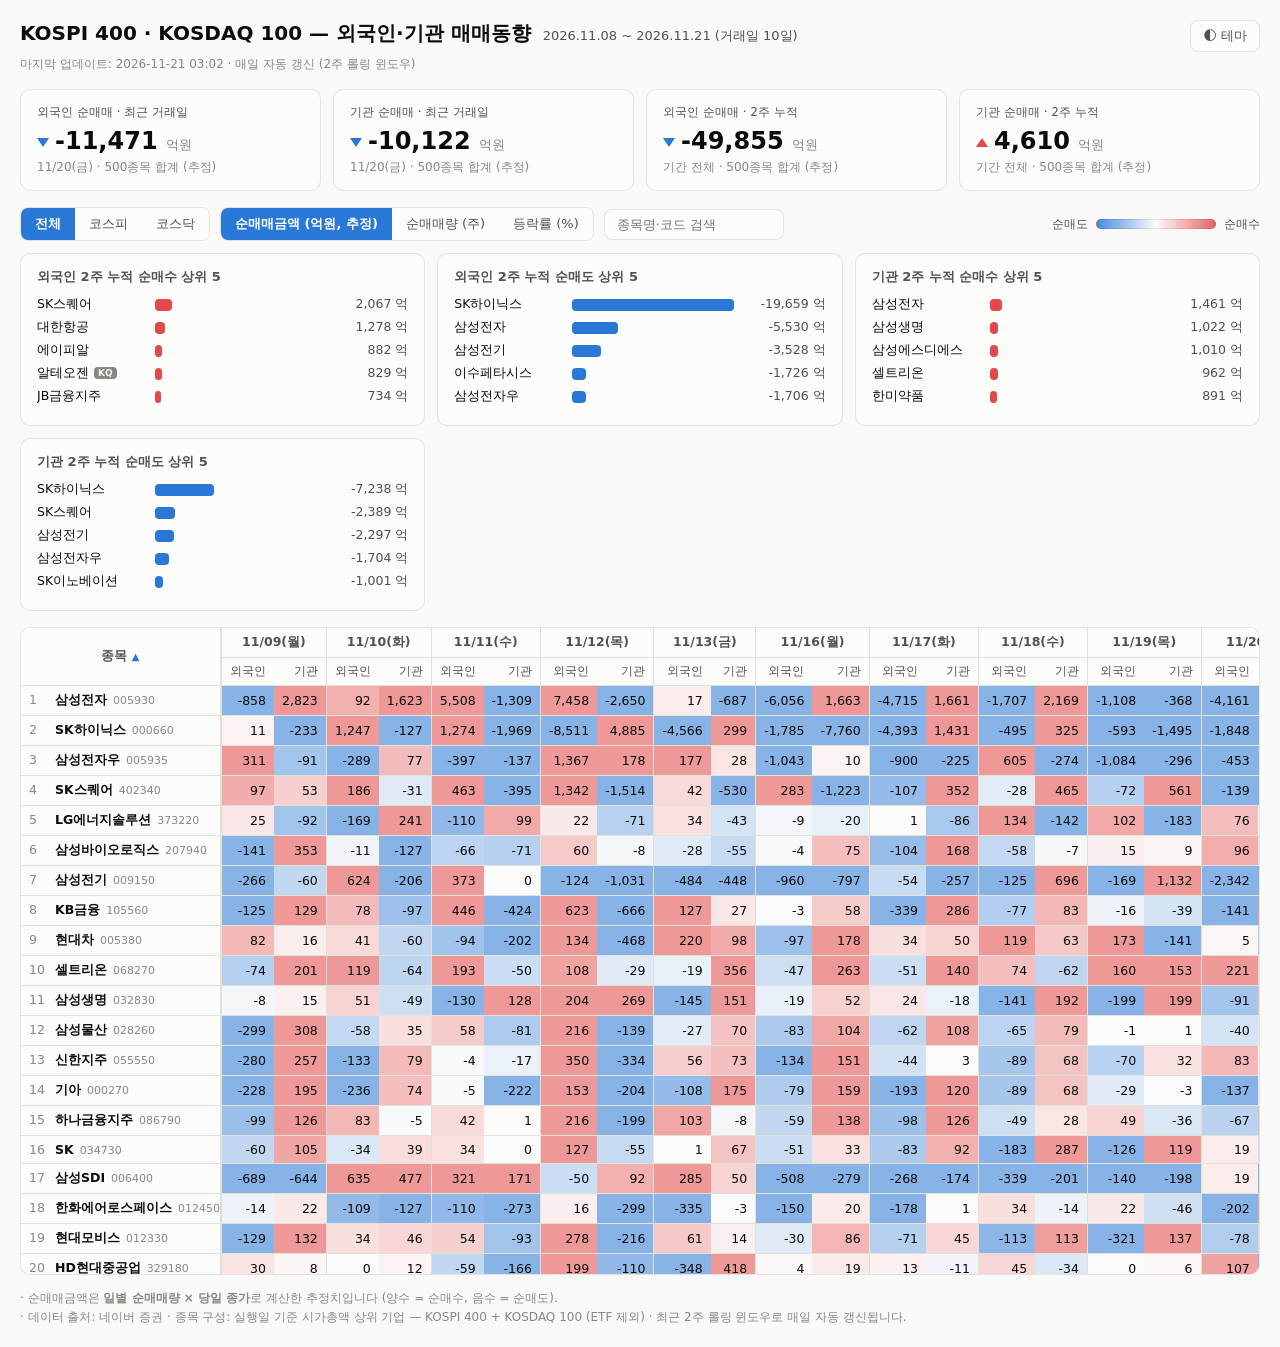
==== commit fbe4d92d: "chore: update KOSPI 100 dashboard" ====
--- a/docs/kospi100/index.html
+++ b/docs/kospi100/index.html
@@ -260,7 +260,7 @@
 <div id="tip"></div>
 
 <script>
-const DATA = {"updated": "2026-11-20 03:38", "windowStart": "2026-11-07", "windowEnd": "2026-11-20", "dates": ["20261109", "20261110", "20261111", "20261112", "20261113", "20261116", "20261117", "20261118", "20261119"], "stocks": [{"rank": 1, "market": "KOSPI", "code": "005930", "name": "삼성전자", "mcap": "1,154조 554억원", "days": {"20261119": {"fq": -561332, "oq": -186318, "fv": -1108.1, "ov": -367.8, "close": 197400, "chg": 1.39}, "20261118": {"fq": -869394, "oq": 1104534, "fv": -1707.5, "ov": 2169.3, "close": 196400, "chg": 3.21}, "20261117": {"fq": -2484383, "oq": 875284, "fv": -4715.4, "ov": 1661.3, "close": 189800, "chg": -3.56}, "20261116": {"fq": -3105597, "oq": 852610, "fv": -6055.9, "ov": 1662.6, "close": 195000, "chg": -5.34}, "20261113": {"fq": 8216, "oq": -328604, "fv": 17.2, "ov": -686.8, "close": 209000, "chg": 0.48}, "20261112": {"fq": 3611532, "oq": -1283117, "fv": 7457.8, "ov": -2649.6, "close": 206500, "chg": 0.24}, "20261111": {"fq": 2648292, "oq": -629449, "fv": 5508.4, "ov": -1309.3, "close": 208000, "chg": 4.58}, "20261110": {"fq": 46582, "oq": 822596, "fv": 91.9, "ov": 1623.0, "close": 197300, "chg": 3.9}, "20261109": {"fq": -458714, "oq": 1509865, "fv": -857.8, "ov": 2823.4, "close": 187000, "chg": -0.9}}}, {"rank": 2, "market": "KOSPI", "code": "000660", "name": "SK하이닉스", "mcap": "841조 909억원", "days": {"20261119": {"fq": -49813, "oq": -125618, "fv": -592.8, "ov": -1494.9, "close": 1190000, "chg": 4.02}, "20261118": {"fq": -42531, "oq": 27949, "fv": -495.1, "ov": 325.3, "close": 1164000, "chg": 6.01}, "20261117": {"fq": -399323, "oq": 130072, "fv": -4392.6, "ov": 1430.8, "close": 1100000, "chg": -1.79}, "20261116": {"fq": -159701, "oq": -694134, "fv": -1785.5, "ov": -7760.4, "close": 1118000, "chg": -8.06}, "20261113": {"fq": -370341, "oq": 24207, "fv": -4566.3, "ov": 298.5, "close": 1233000, "chg": -1.67}, "20261112": {"fq": -685802, "oq": 393605, "fv": -8510.8, "ov": 4884.6, "close": 1241000, "chg": -2.82}, "20261111": {"fq": 98654, "oq": -152520, "fv": 1273.6, "ov": -1969.0, "close": 1291000, "chg": 6.52}, "20261110": {"fq": 104098, "oq": -10640, "fv": 1247.1, "ov": -127.5, "close": 1198000, "chg": 5.46}, "20261109": {"fq": 993, "oq": -20869, "fv": 11.1, "ov": -232.7, "close": 1115000, "chg": -1.5}}}, {"rank": 3, "market": "KOSPI", "code": "005935", "name": "삼성전자우", "mcap": "127조 1,758억원", "days": {"20261119": {"fq": -684102, "oq": -186837, "fv": -1084.3, "ov": -296.1, "close": 158500, "chg": 0.32}, "20261118": {"fq": 380027, "oq": -171891, "fv": 605.4, "ov": -273.8, "close": 159300, "chg": 4.8}, "20261117": {"fq": -593128, "oq": -148387, "fv": -899.8, "ov": -225.1, "close": 151700, "chg": -5.95}, "20261116": {"fq": -651558, "oq": 5964, "fv": -1043.1, "ov": 9.5, "close": 160100, "chg": -6.1}, "20261113": {"fq": 103537, "oq": 16177, "fv": 177.2, "ov": 27.7, "close": 171100, "chg": 1.66}, "20261112": {"fq": 816894, "oq": 106209, "fv": 1366.7, "ov": 177.7, "close": 167300, "chg": 1.39}, "20261111": {"fq": -237653, "oq": -82172, "fv": -396.6, "ov": -137.1, "close": 166900, "chg": 4.97}, "20261110": {"fq": -183222, "oq": 48509, "fv": -289.1, "ov": 76.5, "close": 157800, "chg": 4.57}, "20261109": {"fq": 207617, "oq": -60645, "fv": 311.2, "ov": -90.9, "close": 149900, "chg": -0.27}}}, {"rank": 4, "market": "KOSPI", "code": "402340", "name": "SK스퀘어", "mcap": "98조 195억원", "days": {"20261119": {"fq": -9719, "oq": 75530, "fv": -72.2, "ov": 561.2, "close": 743000, "chg": 4.8}, "20261118": {"fq": -3852, "oq": 64974, "fv": -27.6, "ov": 465.2, "close": 716000, "chg": 5.45}, "20261117": {"fq": -15843, "oq": 52108, "fv": -106.9, "ov": 351.7, "close": 675000, "chg": -1.89}, "20261116": {"fq": 41448, "oq": -179375, "fv": 282.7, "ov": -1223.3, "close": 682000, "chg": -10.5}, "20261113": {"fq": 5418, "oq": -68971, "fv": 41.7, "ov": -530.4, "close": 769000, "chg": -2.78}, "20261112": {"fq": 173595, "oq": -195882, "fv": 1341.9, "ov": -1514.2, "close": 773000, "chg": -2.89}, "20261111": {"fq": 57151, "oq": -48795, "fv": 462.9, "ov": -395.2, "close": 810000, "chg": 6.58}, "20261110": {"fq": 24892, "oq": -4145, "fv": 186.4, "ov": -31.0, "close": 749000, "chg": 3.74}, "20261109": {"fq": 13794, "oq": 7580, "fv": 97.0, "ov": 53.3, "close": 703000, "chg": -2.9}}}, {"rank": 5, "market": "KOSPI", "code": "373220", "name": "LG에너지솔루션", "mcap": "71조 190억원", "days": {"20261119": {"fq": 33665, "oq": -60398, "fv": 102.2, "ov": -183.3, "close": 303500, "chg": -0.49}, "20261118": {"fq": 43647, "oq": -46337, "fv": 134.0, "ov": -142.3, "close": 307000, "chg": 0.49}, "20261117": {"fq": 252, "oq": -28301, "fv": 0.8, "ov": -86.2, "close": 304500, "chg": -4.4}, "20261116": {"fq": -2928, "oq": -6299, "fv": -9.3, "ov": -20.0, "close": 318000, "chg": -2.0}, "20261113": {"fq": 10338, "oq": -13217, "fv": 33.5, "ov": -42.9, "close": 324500, "chg": -1.52}, "20261112": {"fq": 6731, "oq": -21583, "fv": 22.0, "ov": -70.7, "close": 327500, "chg": -2.38}, "20261111": {"fq": -32843, "oq": 29444, "fv": -110.5, "ov": 99.1, "close": 336500, "chg": 1.82}, "20261110": {"fq": -51486, "oq": 73354, "fv": -168.9, "ov": 240.6, "close": 328000, "chg": 3.14}, "20261109": {"fq": 7747, "oq": -29053, "fv": 24.6, "ov": -92.4, "close": 318000, "chg": -5.78}}}, {"rank": 6, "market": "KOSPI", "code": "009150", "name": "삼성전기", "mcap": "65조 9,545억원", "days": {"20261119": {"fq": -19108, "oq": 128175, "fv": -168.7, "ov": 1131.8, "close": 883000, "chg": 9.01}, "20261118": {"fq": -15273, "oq": 84849, "fv": -125.2, "ov": 695.8, "close": 820000, "chg": 8.75}, "20261117": {"fq": -7256, "oq": -34388, "fv": -54.3, "ov": -257.2, "close": 748000, "chg": -4.71}, "20261116": {"fq": -123272, "oq": -102294, "fv": -960.3, "ov": -796.9, "close": 779000, "chg": -8.89}, "20261113": {"fq": -56033, "oq": -51852, "fv": -484.1, "ov": -448.0, "close": 864000, "chg": -2.48}, "20261112": {"fq": -14229, "oq": -118159, "fv": -124.2, "ov": -1031.5, "close": 873000, "chg": -5.42}, "20261111": {"fq": 39526, "oq": 37, "fv": 373.1, "ov": 0.3, "close": 944000, "chg": 7.03}, "20261110": {"fq": 71713, "oq": -23706, "fv": 623.9, "ov": -206.2, "close": 870000, "chg": 3.2}, "20261109": {"fq": -32593, "oq": -7329, "fv": -265.6, "ov": -59.7, "close": 815000, "chg": -6.32}}}, {"rank": 7, "market": "KOSPI", "code": "207940", "name": "삼성바이오로직스", "mcap": "63조 4,649억원", "days": {"20261119": {"fq": 1111, "oq": 640, "fv": 15.2, "ov": 8.8, "close": 1371000, "chg": 0.37}, "20261118": {"fq": -4225, "oq": -482, "fv": -58.2, "ov": -6.6, "close": 1378000, "chg": -2.55}, "20261117": {"fq": -7440, "oq": 11967, "fv": -104.2, "ov": 167.5, "close": 1400000, "chg": -1.62}, "20261116": {"fq": -307, "oq": 5264, "fv": -4.3, "ov": 74.5, "close": 1415000, "chg": 0.28}, "20261113": {"fq": -1976, "oq": -3895, "fv": -27.9, "ov": -55.0, "close": 1411000, "chg": -2.62}, "20261112": {"fq": 4161, "oq": -556, "fv": 60.2, "ov": -8.0, "close": 1447000, "chg": 1.19}, "20261111": {"fq": -4581, "oq": -4975, "fv": -65.8, "ov": -71.4, "close": 1436000, "chg": -2.18}, "20261110": {"fq": -744, "oq": -8606, "fv": -11.0, "ov": -126.9, "close": 1474000, "chg": -2.38}, "20261109": {"fq": -9321, "oq": 23291, "fv": -141.4, "ov": 353.3, "close": 1517000, "chg": 0.07}}}, {"rank": 8, "market": "KOSPI", "code": "105560", "name": "KB금융", "mcap": "54조 7,993억원", "days": {"20261119": {"fq": -10307, "oq": -25096, "fv": -15.9, "ov": -38.8, "close": 154500, "chg": -1.21}, "20261118": {"fq": -49033, "oq": 53139, "fv": -76.6, "ov": 83.0, "close": 156200, "chg": -0.38}, "20261117": {"fq": -217030, "oq": 183013, "fv": -338.8, "ov": 285.7, "close": 156100, "chg": -3.4}, "20261116": {"fq": -1770, "oq": 35607, "fv": -2.9, "ov": 57.6, "close": 161700, "chg": 1.7}, "20261113": {"fq": 80459, "oq": 16901, "fv": 127.1, "ov": 26.7, "close": 158000, "chg": 4.08}, "20261112": {"fq": 409061, "oq": -437235, "fv": 623.0, "ov": -665.9, "close": 152300, "chg": -0.65}, "20261111": {"fq": 291130, "oq": -276842, "fv": 446.3, "ov": -424.4, "close": 153300, "chg": 0.39}, "20261110": {"fq": 51020, "oq": -63513, "fv": 78.0, "ov": -97.0, "close": 152800, "chg": 1.26}, "20261109": {"fq": -82111, "oq": 84658, "fv": -125.2, "ov": 129.1, "close": 152500, "chg": 0.99}}}, {"rank": 9, "market": "KOSPI", "code": "005380", "name": "현대차", "mcap": "54조 4,273억원", "days": {"20261119": {"fq": 64563, "oq": -52718, "fv": 172.7, "ov": -141.0, "close": 267500, "chg": 0.19}, "20261118": {"fq": 44426, "oq": 23366, "fv": 119.1, "ov": 62.6, "close": 268000, "chg": 3.47}, "20261117": {"fq": 13102, "oq": 19476, "fv": 33.7, "ov": 50.1, "close": 257000, "chg": -3.2}, "20261116": {"fq": -36662, "oq": 67571, "fv": -96.8, "ov": 178.4, "close": 264000, "chg": -2.04}, "20261113": {"fq": 81203, "oq": 36389, "fv": 219.7, "ov": 98.4, "close": 270500, "chg": 1.5}, "20261112": {"fq": 50119, "oq": -175453, "fv": 133.6, "ov": -467.6, "close": 266500, "chg": -2.2}, "20261111": {"fq": -34333, "oq": -73481, "fv": -94.4, "ov": -202.1, "close": 275000, "chg": 0.0}, "20261110": {"fq": 14869, "oq": -21891, "fv": 40.7, "ov": -60.0, "close": 274000, "chg": 0.92}, "20261109": {"fq": 30715, "oq": 5926, "fv": 82.3, "ov": 15.9, "close": 268000, "chg": -4.11}}}, {"rank": 10, "market": "KOSPI", "code": "032830", "name": "삼성생명", "mcap": "51조 3,000억원", "days": {"20261119": {"fq": -77489, "oq": 77468, "fv": -198.8, "ov": 198.7, "close": 256500, "chg": 0.59}, "20261118": {"fq": -55428, "oq": 75597, "fv": -141.1, "ov": 192.4, "close": 254500, "chg": 5.17}, "20261117": {"fq": 10141, "oq": -7426, "fv": 24.3, "ov": -17.8, "close": 240000, "chg": -5.33}, "20261116": {"fq": -7336, "oq": 20525, "fv": -18.6, "ov": 52.1, "close": 254000, "chg": 0.79}, "20261113": {"fq": -57328, "oq": 59716, "fv": -145.3, "ov": 151.4, "close": 253500, "chg": 1.4}, "20261112": {"fq": 81147, "oq": 107269, "fv": 203.7, "ov": 269.2, "close": 251000, "chg": 1.41}, "20261111": {"fq": -52302, "oq": 51443, "fv": -130.5, "ov": 128.4, "close": 249500, "chg": 2.04}, "20261110": {"fq": 20820, "oq": -20107, "fv": 50.5, "ov": -48.8, "close": 242500, "chg": 2.32}, "20261109": {"fq": -3553, "oq": 6102, "fv": -8.4, "ov": 14.5, "close": 237000, "chg": 1.07}}}, {"rank": 11, "market": "KOSPI", "code": "068270", "name": "셀트리온", "mcap": "49조 7,917억원", "days": {"20261119": {"fq": 74695, "oq": 71364, "fv": 160.2, "ov": 153.1, "close": 214500, "chg": 3.37}, "20261118": {"fq": 35508, "oq": -29935, "fv": 73.7, "ov": -62.1, "close": 207500, "chg": -2.58}, "20261117": {"fq": -23989, "oq": 66368, "fv": -50.6, "ov": 140.0, "close": 211000, "chg": -1.63}, "20261116": {"fq": -22097, "oq": 122839, "fv": -47.3, "ov": 262.9, "close": 214000, "chg": 0.0}, "20261113": {"fq": -9149, "oq": 166776, "fv": -19.5, "ov": 356.1, "close": 213500, "chg": 1.91}, "20261112": {"fq": 51050, "oq": -13744, "fv": 107.5, "ov": -28.9, "close": 210500, "chg": 1.69}, "20261111": {"fq": 93199, "oq": -24229, "fv": 192.5, "ov": -50.0, "close": 206500, "chg": 1.72}, "20261110": {"fq": 57989, "oq": -31377, "fv": 118.6, "ov": -64.2, "close": 204500, "chg": -2.62}, "20261109": {"fq": -35323, "oq": 95410, "fv": -74.5, "ov": 201.3, "close": 211000, "chg": 0.0}}}, {"rank": 12, "market": "KOSPI", "code": "028260", "name": "삼성물산", "mcap": "44조 5,150억원", "days": {"20261119": {"fq": -251, "oq": 185, "fv": -0.7, "ov": 0.5, "close": 274500, "chg": 1.29}, "20261118": {"fq": -23957, "oq": 28920, "fv": -65.4, "ov": 79.0, "close": 273000, "chg": 2.82}, "20261117": {"fq": -23599, "oq": 41079, "fv": -61.8, "ov": 107.6, "close": 262000, "chg": -5.24}, "20261116": {"fq": -30218, "oq": 37747, "fv": -83.4, "ov": 104.2, "close": 276000, "chg": -3.16}, "20261113": {"fq": -9467, "oq": 24358, "fv": -27.1, "ov": 69.8, "close": 286500, "chg": 0.7}, "20261112": {"fq": 75750, "oq": -48844, "fv": 216.3, "ov": -139.4, "close": 285500, "chg": 0.88}, "20261111": {"fq": 20286, "oq": -28246, "fv": 58.0, "ov": -80.8, "close": 286000, "chg": 2.51}, "20261110": {"fq": -21113, "oq": 12757, "fv": -58.3, "ov": 35.2, "close": 276000, "chg": 2.41}, "20261109": {"fq": -111690, "oq": 115004, "fv": -298.8, "ov": 307.6, "close": 267500, "chg": -2.19}}}, {"rank": 13, "market": "KOSPI", "code": "055550", "name": "신한지주", "mcap": "39조 7,641억원", "days": {"20261119": {"fq": -81813, "oq": 36887, "fv": -70.3, "ov": 31.7, "close": 85900, "chg": -1.26}, "20261118": {"fq": -102028, "oq": 78300, "fv": -89.0, "ov": 68.3, "close": 87200, "chg": -0.34}, "20261117": {"fq": -50109, "oq": 3153, "fv": -43.7, "ov": 2.8, "close": 87300, "chg": -3.75}, "20261116": {"fq": -147604, "oq": 165829, "fv": -134.2, "ov": 150.7, "close": 90900, "chg": 1.22}, "20261113": {"fq": 61943, "oq": 81583, "fv": 55.6, "ov": 73.3, "close": 89800, "chg": 5.65}, "20261112": {"fq": 408600, "oq": -390752, "fv": 349.8, "ov": -334.5, "close": 85600, "chg": -0.12}, "20261111": {"fq": -4855, "oq": -19974, "fv": -4.2, "ov": -17.1, "close": 85600, "chg": 0.12}, "20261110": {"fq": -155451, "oq": 92216, "fv": -133.4, "ov": 79.1, "close": 85800, "chg": 0.0}, "20261109": {"fq": -321840, "oq": 294659, "fv": -280.3, "ov": 256.6, "close": 87100, "chg": 0.46}}}, {"rank": 14, "market": "KOSPI", "code": "034730", "name": "SK", "mcap": "36조 1,063억원", "days": {"20261119": {"fq": -25352, "oq": 23876, "fv": -126.3, "ov": 118.9, "close": 498000, "chg": 1.53}, "20261118": {"fq": -37133, "oq": 58137, "fv": -183.3, "ov": 286.9, "close": 493500, "chg": 5.9}, "20261117": {"fq": -18017, "oq": 19927, "fv": -83.5, "ov": 92.4, "close": 463500, "chg": -2.52}, "20261116": {"fq": -10722, "oq": 6861, "fv": -51.3, "ov": 32.8, "close": 478500, "chg": -5.06}, "20261113": {"fq": 150, "oq": 13176, "fv": 0.8, "ov": 66.8, "close": 507000, "chg": 1.4}, "20261112": {"fq": 25390, "oq": -10996, "fv": 127.2, "ov": -55.1, "close": 501000, "chg": 1.62}, "20261111": {"fq": 6738, "oq": -78, "fv": 33.5, "ov": -0.4, "close": 497500, "chg": 3.65}, "20261110": {"fq": -7205, "oq": 8114, "fv": -34.3, "ov": 38.6, "close": 475500, "chg": 6.14}, "20261109": {"fq": -13397, "oq": 23473, "fv": -59.8, "ov": 104.7, "close": 446000, "chg": 0.22}}}, {"rank": 15, "market": "KOSPI", "code": "000270", "name": "기아", "mcap": "35조 8,009억원", "days": {"20261119": {"fq": -31904, "oq": -3272, "fv": -29.3, "ov": -3.0, "close": 91700, "chg": -0.54}, "20261118": {"fq": -96443, "oq": 73979, "fv": -89.2, "ov": 68.4, "close": 92500, "chg": 0.43}, "20261117": {"fq": -210728, "oq": 130372, "fv": -193.2, "ov": 119.6, "close": 91700, "chg": -3.47}, "20261116": {"fq": -83350, "oq": 167129, "fv": -79.1, "ov": 158.6, "close": 94900, "chg": 0.32}, "20261113": {"fq": -113760, "oq": 184676, "fv": -107.6, "ov": 174.7, "close": 94600, "chg": 1.07}, "20261112": {"fq": 162973, "oq": -218312, "fv": 152.5, "ov": -204.3, "close": 93600, "chg": -1.06}, "20261111": {"fq": -5465, "oq": -234015, "fv": -5.2, "ov": -222.3, "close": 95000, "chg": -1.14}, "20261110": {"fq": -246309, "oq": 77349, "fv": -236.5, "ov": 74.3, "close": 96000, "chg": -1.03}, "20261109": {"fq": -234119, "oq": 200420, "fv": -227.8, "ov": 195.0, "close": 97300, "chg": -2.99}}}, {"rank": 16, "market": "KOSPI", "code": "006400", "name": "삼성SDI", "mcap": "34조 6,518억원", "days": {"20261119": {"fq": -32527, "oq": -46095, "fv": -139.9, "ov": -198.2, "close": 430000, "chg": -1.04}, "20261118": {"fq": -77027, "oq": -45747, "fv": -339.3, "ov": -201.5, "close": 440500, "chg": -1.01}, "20261117": {"fq": -60879, "oq": -39418, "fv": -268.5, "ov": -173.8, "close": 441000, "chg": -4.65}, "20261116": {"fq": -109700, "oq": -60132, "fv": -508.5, "ov": -278.7, "close": 463500, "chg": -3.03}, "20261113": {"fq": 59424, "oq": 10505, "fv": 285.2, "ov": 50.4, "close": 480000, "chg": 1.48}, "20261112": {"fq": -10697, "oq": 19716, "fv": -49.9, "ov": 92.0, "close": 466500, "chg": -2.51}, "20261111": {"fq": 66910, "oq": 35664, "fv": 321.2, "ov": 171.2, "close": 480000, "chg": 5.26}, "20261110": {"fq": 141359, "oq": 106217, "fv": 634.7, "ov": 476.9, "close": 449000, "chg": 8.19}, "20261109": {"fq": -168584, "oq": -157365, "fv": -689.5, "ov": -643.6, "close": 409000, "chg": -12.61}}}, {"rank": 17, "market": "KOSPI", "code": "086790", "name": "하나금융지주", "mcap": "33조 6,003억원", "days": {"20261119": {"fq": 39732, "oq": -29053, "fv": 49.3, "ov": -36.0, "close": 124000, "chg": -0.16}, "20261118": {"fq": -39267, "oq": 22479, "fv": -48.7, "ov": 27.9, "close": 124000, "chg": -0.88}, "20261117": {"fq": -78987, "oq": 101275, "fv": -98.3, "ov": 126.0, "close": 124400, "chg": -1.89}, "20261116": {"fq": -46944, "oq": 109123, "fv": -59.5, "ov": 138.4, "close": 126800, "chg": 1.77}, "20261113": {"fq": 83259, "oq": -6582, "fv": 103.3, "ov": -8.2, "close": 124100, "chg": 2.99}, "20261112": {"fq": 178574, "oq": -164720, "fv": 215.7, "ov": -199.0, "close": 120800, "chg": 0.58}, "20261111": {"fq": 35023, "oq": 669, "fv": 41.7, "ov": 0.8, "close": 119200, "chg": 0.68}, "20261110": {"fq": 70254, "oq": -4543, "fv": 83.2, "ov": -5.4, "close": 118400, "chg": 2.07}, "20261109": {"fq": -83758, "oq": 106400, "fv": -98.8, "ov": 125.6, "close": 118000, "chg": -0.25}}}, {"rank": 18, "market": "KOSPI", "code": "012450", "name": "한화에어로스페이스", "mcap": "32조 4,849억원", "days": {"20261119": {"fq": 3515, "oq": -7311, "fv": 22.1, "ov": -46.1, "close": 630000, "chg": -0.32}, "20261118": {"fq": 5412, "oq": -2158, "fv": 34.3, "ov": -13.7, "close": 633000, "chg": 1.61}, "20261117": {"fq": -28862, "oq": 182, "fv": -178.4, "ov": 1.1, "close": 618000, "chg": -4.78}, "20261116": {"fq": -23149, "oq": 3021, "fv": -150.5, "ov": 19.6, "close": 650000, "chg": 1.4}, "20261113": {"fq": -52258, "oq": -475, "fv": -335.0, "ov": -3.0, "close": 641000, "chg": -1.99}, "20261112": {"fq": 2370, "oq": -45685, "fv": 15.5, "ov": -298.8, "close": 654000, "chg": -0.76}, "20261111": {"fq": -16673, "oq": -41505, "fv": -109.9, "ov": -273.5, "close": 659000, "chg": 0.0}, "20261110": {"fq": -16629, "oq": -19367, "fv": -109.1, "ov": -127.0, "close": 656000, "chg": 2.66}, "20261109": {"fq": -2144, "oq": 3511, "fv": -13.7, "ov": 22.4, "close": 638000, "chg": -3.33}}}, {"rank": 19, "market": "KOSPI", "code": "012330", "name": "현대모비스", "mcap": "30조 8,085억원", "days": {"20261119": {"fq": -93705, "oq": 39791, "fv": -321.4, "ov": 136.5, "close": 343000, "chg": -3.65}, "20261118": {"fq": -31733, "oq": 31548, "fv": -113.4, "ov": 112.8, "close": 357500, "chg": 3.32}, "20261117": {"fq": -20745, "oq": 12964, "fv": -71.2, "ov": 44.5, "close": 343000, "chg": -3.65}, "20261116": {"fq": -8595, "oq": 24286, "fv": -30.5, "ov": 86.1, "close": 354500, "chg": -0.28}, "20261113": {"fq": 17072, "oq": 3996, "fv": 61.0, "ov": 14.3, "close": 357500, "chg": 1.56}, "20261112": {"fq": 78644, "oq": -61135, "fv": 278.0, "ov": -216.1, "close": 353500, "chg": -0.28}, "20261111": {"fq": 15078, "oq": -26384, "fv": 53.5, "ov": -93.5, "close": 354500, "chg": 0.85}, "20261110": {"fq": 9877, "oq": 13271, "fv": 34.4, "ov": 46.2, "close": 348000, "chg": 4.82}, "20261109": {"fq": -38982, "oq": 39712, "fv": -129.2, "ov": 131.6, "close": 331500, "chg": -5.01}}}, {"rank": 20, "market": "KOSPI", "code": "034020", "name": "두산에너빌리티", "mcap": "28조 886억원", "days": {"20261119": {"fq": 122905, "oq": -45356, "fv": 53.9, "ov": -19.9, "close": 43850, "chg": 1.86}, "20261118": {"fq": 58366, "oq": -185887, "fv": 25.3, "ov": -80.7, "close": 43400, "chg": 1.88}, "20261117": {"fq": -172324, "oq": -177698, "fv": -72.6, "ov": -74.9, "close": 42150, "chg": -6.12}, "20261116": {"fq": -125941, "oq": -4538, "fv": -55.9, "ov": -2.0, "close": 44350, "chg": -5.34}, "20261113": {"fq": 20727, "oq": -104699, "fv": 9.8, "ov": -49.4, "close": 47150, "chg": -0.11}, "20261112": {"fq": 12376, "oq": -190032, "fv": 5.8, "ov": -88.6, "close": 46650, "chg": -1.48}, "20261111": {"fq": -246936, "oq": -440880, "fv": -118.3, "ov": -211.2, "close": 47900, "chg": 2.02}, "20261110": {"fq": 485550, "oq": 50979, "fv": 226.5, "ov": 23.8, "close": 46650, "chg": 7.61}, "20261109": {"fq": 119034, "oq": -83498, "fv": 50.6, "ov": -35.5, "close": 42550, "chg": -4.81}}}, {"rank": 21, "market": "KOSPI", "code": "329180", "name": "HD현대중공업", "mcap": "27조 3,949억원", "days": {"20261119": {"fq": -137, "oq": 2100, "fv": -0.4, "ov": 5.5, "close": 261000, "chg": 2.15}, "20261118": {"fq": 17455, "oq": -13053, "fv": 45.0, "ov": -33.7, "close": 258000, "chg": 0.58}, "20261117": {"fq": 5165, "oq": -4237, "fv": 13.1, "ov": -10.8, "close": 254500, "chg": -5.74}, "20261116": {"fq": 1395, "oq": 7207, "fv": 3.8, "ov": 19.4, "close": 269000, "chg": -0.74}, "20261113": {"fq": -127962, "oq": 153721, "fv": -348.1, "ov": 418.1, "close": 272000, "chg": 1.68}, "20261112": {"fq": 74390, "oq": -41030, "fv": 199.4, "ov": -110.0, "close": 268000, "chg": 2.1}, "20261111": {"fq": -22457, "oq": -63071, "fv": -59.2, "ov": -166.2, "close": 263500, "chg": -1.5}, "20261110": {"fq": -138, "oq": 4490, "fv": -0.4, "ov": 11.9, "close": 264500, "chg": 2.72}, "20261109": {"fq": 11654, "oq": 3209, "fv": 29.5, "ov": 8.1, "close": 253000, "chg": -3.62}}}, {"rank": 22, "market": "KOSPI", "code": "035420", "name": "NAVER", "mcap": "25조 7,398억원", "days": {"20261119": {"fq": -32330, "oq": -66010, "fv": -54.7, "ov": -111.7, "close": 169200, "chg": -0.65}, "20261118": {"fq": 17793, "oq": -28957, "fv": 30.6, "ov": -49.7, "close": 171700, "chg": 1.0}, "20261117": {"fq": -49099, "oq": -18438, "fv": -82.8, "ov": -31.1, "close": 168600, "chg": -2.49}, "20261116": {"fq": 18786, "oq": -11136, "fv": 32.3, "ov": -19.1, "close": 171900, "chg": -0.35}, "20261113": {"fq": -58786, "oq": -347861, "fv": -102.1, "ov": -603.9, "close": 173600, "chg": -4.51}, "20261112": {"fq": -62255, "oq": -391750, "fv": -112.6, "ov": -708.7, "close": 180900, "chg": -6.9}, "20261111": {"fq": 47985, "oq": 125961, "fv": 93.8, "ov": 246.3, "close": 195500, "chg": 1.3}, "20261110": {"fq": 236539, "oq": 120884, "fv": 454.9, "ov": 232.5, "close": 192300, "chg": 2.78}, "20261109": {"fq": 13772, "oq": 168922, "fv": 25.4, "ov": 312.0, "close": 184700, "chg": -2.89}}}, {"rank": 23, "market": "KOSPI", "code": "000810", "name": "삼성화재", "mcap": "23조 5,739억원", "days": {"20261119": {"fq": -16010, "oq": 11655, "fv": -84.5, "ov": 61.5, "close": 528000, "chg": -2.58}, "20261118": {"fq": -15739, "oq": 21383, "fv": -84.7, "ov": 115.0, "close": 538000, "chg": 2.09}, "20261117": {"fq": -13056, "oq": 12704, "fv": -68.2, "ov": 66.3, "close": 522000, "chg": -3.69}, "20261116": {"fq": -35881, "oq": 42800, "fv": -194.8, "ov": 232.4, "close": 543000, "chg": 2.65}, "20261113": {"fq": -14308, "oq": 13213, "fv": -75.5, "ov": 69.8, "close": 528000, "chg": 0.57}, "20261112": {"fq": -2637, "oq": -15119, "fv": -13.9, "ov": -80.0, "close": 529000, "chg": -6.54}, "20261111": {"fq": 5115, "oq": -22560, "fv": 29.1, "ov": -128.1, "close": 568000, "chg": -5.18}, "20261110": {"fq": -13697, "oq": 7823, "fv": -82.3, "ov": 47.0, "close": 601000, "chg": -0.83}, "20261109": {"fq": -12386, "oq": 13935, "fv": -76.3, "ov": 85.8, "close": 616000, "chg": 1.99}}}, {"rank": 24, "market": "KOSPI", "code": "316140", "name": "우리금융지주", "mcap": "23조 4,667억원", "days": {"20261119": {"fq": -214699, "oq": 224037, "fv": -68.4, "ov": 71.4, "close": 31850, "chg": -0.93}, "20261118": {"fq": -128473, "oq": 128262, "fv": -41.3, "ov": 41.2, "close": 32150, "chg": -1.38}, "20261117": {"fq": -586645, "oq": 579784, "fv": -190.4, "ov": 188.1, "close": 32450, "chg": -1.67}, "20261116": {"fq": -631713, "oq": 778347, "fv": -209.1, "ov": 257.6, "close": 33100, "chg": 1.85}, "20261113": {"fq": 56131, "oq": 321752, "fv": 18.2, "ov": 104.2, "close": 32400, "chg": 2.69}, "20261112": {"fq": 617973, "oq": -531114, "fv": 196.2, "ov": -168.6, "close": 31750, "chg": 0.79}, "20261111": {"fq": -42366, "oq": 63806, "fv": -13.3, "ov": 20.1, "close": 31500, "chg": 1.45}, "20261110": {"fq": -51578, "oq": 98898, "fv": -16.1, "ov": 30.8, "close": 31150, "chg": 0.81}, "20261109": {"fq": -478848, "oq": 564288, "fv": -150.6, "ov": 177.5, "close": 31450, "chg": 0.16}}}, {"rank": 25, "market": "KOSPI", "code": "066570", "name": "LG전자", "mcap": "22조 2,826억원", "days": {"20261119": {"fq": -25023, "oq": -574, "fv": -34.2, "ov": -0.8, "close": 136800, "chg": -0.15}, "20261118": {"fq": 40519, "oq": 48104, "fv": 55.7, "ov": 66.1, "close": 137400, "chg": 6.26}, "20261117": {"fq": 104164, "oq": -58650, "fv": 134.0, "ov": -75.4, "close": 128600, "chg": -2.35}, "20261116": {"fq": -8838, "oq": 35089, "fv": -11.5, "ov": 45.8, "close": 130600, "chg": -3.69}, "20261113": {"fq": -5297, "oq": -13595, "fv": -7.2, "ov": -18.5, "close": 135900, "chg": -0.95}, "20261112": {"fq": 43849, "oq": -64847, "fv": 59.9, "ov": -88.6, "close": 136600, "chg": -3.19}, "20261111": {"fq": 4069, "oq": -36167, "fv": 5.8, "ov": -51.6, "close": 142600, "chg": 1.86}, "20261110": {"fq": -39466, "oq": 32327, "fv": -54.7, "ov": 44.8, "close": 138600, "chg": 2.9}, "20261109": {"fq": -50883, "oq": 119392, "fv": -68.1, "ov": 159.7, "close": 133800, "chg": -3.46}}}, {"rank": 26, "market": "KOSPI", "code": "011200", "name": "HMM", "mcap": "21조 2,229억원", "days": {"20261119": {"fq": 302799, "oq": -29126, "fv": 68.1, "ov": -6.6, "close": 22500, "chg": 0.9}, "20261118": {"fq": 307665, "oq": 29694, "fv": 68.6, "ov": 6.6, "close": 22300, "chg": 3.0}, "20261117": {"fq": 51567, "oq": -38440, "fv": 11.1, "ov": -8.3, "close": 21550, "chg": -2.71}, "20261116": {"fq": 253736, "oq": 269742, "fv": 55.8, "ov": 59.3, "close": 22000, "chg": 2.56}, "20261113": {"fq": 361701, "oq": 103, "fv": 77.0, "ov": 0.0, "close": 21300, "chg": 2.9}, "20261112": {"fq": 492300, "oq": -593144, "fv": 103.9, "ov": -125.2, "close": 21100, "chg": 5.5}, "20261111": {"fq": -193811, "oq": -326510, "fv": -38.9, "ov": -65.5, "close": 20050, "chg": -1.47}, "20261110": {"fq": 375686, "oq": -829460, "fv": 76.5, "ov": -168.8, "close": 20350, "chg": -1.45}, "20261109": {"fq": -293614, "oq": 40393, "fv": -60.9, "ov": 8.4, "close": 20750, "chg": -5.9}}}, {"rank": 27, "market": "KOSPI", "code": "138040", "name": "메리츠금융지주", "mcap": "20조 9,519억원", "days": {"20261119": {"fq": -6064, "oq": 35047, "fv": -7.6, "ov": 43.9, "close": 125200, "chg": 1.13}, "20261118": {"fq": -20382, "oq": 37401, "fv": -25.1, "ov": 46.1, "close": 123300, "chg": 1.82}, "20261117": {"fq": 10678, "oq": -4004, "fv": 12.8, "ov": -4.8, "close": 119800, "chg": -1.32}, "20261116": {"fq": 19817, "oq": 6772, "fv": 24.0, "ov": 8.2, "close": 121300, "chg": 2.19}, "20261113": {"fq": 53950, "oq": 237, "fv": 64.0, "ov": 0.3, "close": 118600, "chg": 5.33}, "20261112": {"fq": -83580, "oq": -153042, "fv": -94.3, "ov": -172.6, "close": 112800, "chg": -12.9}, "20261111": {"fq": 16399, "oq": -9237, "fv": 20.4, "ov": -11.5, "close": 124300, "chg": -3.27}, "20261110": {"fq": 22419, "oq": -20618, "fv": 28.8, "ov": -26.5, "close": 128500, "chg": 0.0}, "20261109": {"fq": -2072, "oq": -4811, "fv": -2.7, "ov": -6.2, "close": 129800, "chg": -1.82}}}, {"rank": 28, "market": "KOSPI", "code": "005490", "name": "POSCO홀딩스", "mcap": "20조 7,217억원", "days": {"20261119": {"fq": 4612, "oq": -15863, "fv": 12.1, "ov": -41.5, "close": 261500, "chg": 0.0}, "20261118": {"fq": 4316, "oq": 3482, "fv": 11.4, "ov": 9.2, "close": 265000, "chg": 1.34}, "20261117": {"fq": -23170, "oq": -4614, "fv": -60.4, "ov": -12.0, "close": 260500, "chg": -2.98}, "20261116": {"fq": -25274, "oq": 13019, "fv": -67.6, "ov": 34.8, "close": 267500, "chg": -2.73}, "20261113": {"fq": -11847, "oq": 26151, "fv": -32.6, "ov": 71.9, "close": 275000, "chg": 0.0}, "20261112": {"fq": -58345, "oq": 27484, "fv": -161.0, "ov": 75.9, "close": 276000, "chg": -0.18}, "20261111": {"fq": -731, "oq": 8815, "fv": -2.0, "ov": 24.4, "close": 276500, "chg": 2.03}, "20261110": {"fq": 24541, "oq": 16429, "fv": 66.1, "ov": 44.3, "close": 269500, "chg": 4.05}, "20261109": {"fq": -4364, "oq": -9614, "fv": -11.3, "ov": -24.8, "close": 258000, "chg": -2.64}}}, {"rank": 29, "market": "KOSPI", "code": "033780", "name": "KT&G", "mcap": "18조 9,454억원", "days": {"20261119": {"fq": -43547, "oq": -24611, "fv": -79.5, "ov": -44.9, "close": 182500, "chg": 0.27}, "20261118": {"fq": -74614, "oq": 11902, "fv": -135.7, "ov": 21.6, "close": 181900, "chg": 0.11}, "20261117": {"fq": -102528, "oq": 25626, "fv": -186.0, "ov": 46.5, "close": 181400, "chg": 0.28}, "20261116": {"fq": -114242, "oq": 46082, "fv": -207.8, "ov": 83.8, "close": 181900, "chg": 3.35}, "20261113": {"fq": -103497, "oq": 29013, "fv": -182.7, "ov": 51.2, "close": 176500, "chg": 2.98}, "20261112": {"fq": -14366, "oq": -92497, "fv": -24.9, "ov": -160.5, "close": 173500, "chg": 0.23}, "20261111": {"fq": -102324, "oq": -25292, "fv": -177.8, "ov": -44.0, "close": 173800, "chg": -1.08}, "20261110": {"fq": -67251, "oq": -97362, "fv": -118.8, "ov": -172.0, "close": 176700, "chg": -3.12}, "20261109": {"fq": -104343, "oq": 4321, "fv": -193.3, "ov": 8.0, "close": 185300, "chg": -2.42}}}, {"rank": 30, "market": "KOSPI", "code": "010120", "name": "LS ELECTRIC", "mcap": "18조 1,650억원", "days": {"20261119": {"fq": -7062, "oq": 32815, "fv": -8.6, "ov": 39.7, "close": 121100, "chg": 4.4}, "20261118": {"fq": 82738, "oq": -40523, "fv": 97.1, "ov": -47.5, "close": 117300, "chg": 3.26}, "20261117": {"fq": 9596, "oq": -30138, "fv": 10.8, "ov": -34.0, "close": 112800, "chg": -4.89}, "20261116": {"fq": -103241, "oq": 3294, "fv": -121.9, "ov": 3.9, "close": 118100, "chg": -4.22}, "20261113": {"fq": 18708, "oq": 16975, "fv": 23.4, "ov": 21.2, "close": 124900, "chg": 0.32}, "20261112": {"fq": 91045, "oq": 12633, "fv": 111.8, "ov": 15.5, "close": 122800, "chg": 0.74}, "20261111": {"fq": -42431, "oq": -168041, "fv": -52.7, "ov": -208.9, "close": 124300, "chg": 2.73}, "20261110": {"fq": 5328, "oq": 119856, "fv": 6.4, "ov": 143.5, "close": 119700, "chg": 7.16}, "20261109": {"fq": -14671, "oq": 10270, "fv": -16.0, "ov": 11.2, "close": 109200, "chg": -6.27}}}, {"rank": 31, "market": "KOSPI", "code": "017670", "name": "SK텔레콤", "mcap": "17조 6,557억원", "days": {"20261119": {"fq": 61843, "oq": -257950, "fv": 50.8, "ov": -212.0, "close": 82200, "chg": -0.48}, "20261118": {"fq": 146221, "oq": -133363, "fv": 121.8, "ov": -111.1, "close": 83300, "chg": 0.48}, "20261117": {"fq": 119735, "oq": 4645, "fv": 99.3, "ov": 3.9, "close": 82900, "chg": -1.19}, "20261116": {"fq": -161380, "oq": 277032, "fv": -136.0, "ov": 233.5, "close": 84300, "chg": 0.48}, "20261113": {"fq": 145442, "oq": 81202, "fv": 123.0, "ov": 68.7, "close": 84600, "chg": 3.8}, "20261112": {"fq": 153817, "oq": -142693, "fv": 124.3, "ov": -115.3, "close": 80800, "chg": -2.3}, "20261111": {"fq": -24098, "oq": 179831, "fv": -20.0, "ov": 149.4, "close": 83100, "chg": 1.96}, "20261110": {"fq": 164939, "oq": 28462, "fv": 135.1, "ov": 23.3, "close": 81900, "chg": 5.81}, "20261109": {"fq": 68161, "oq": 29346, "fv": 52.6, "ov": 22.6, "close": 77100, "chg": -0.77}}}, {"rank": 32, "market": "KOSPI", "code": "096770", "name": "SK이노베이션", "mcap": "16조 7,869억원", "days": {"20261119": {"fq": 53267, "oq": -315844, "fv": 52.9, "ov": -313.6, "close": 99300, "chg": -4.52}, "20261118": {"fq": 39523, "oq": -9062, "fv": 41.3, "ov": -9.5, "close": 104400, "chg": 1.36}, "20261117": {"fq": -6965, "oq": -14234, "fv": -7.1, "ov": -14.6, "close": 102300, "chg": -4.3}, "20261116": {"fq": 1562, "oq": -44346, "fv": 1.7, "ov": -47.1, "close": 106100, "chg": -2.84}, "20261113": {"fq": -30489, "oq": -45684, "fv": -33.4, "ov": -50.0, "close": 109400, "chg": 1.86}, "20261112": {"fq": 63085, "oq": -146482, "fv": 68.3, "ov": -158.6, "close": 108300, "chg": -2.08}, "20261111": {"fq": -10247, "oq": -49282, "fv": -11.4, "ov": -54.9, "close": 111400, "chg": 1.55}, "20261110": {"fq": 49437, "oq": -76400, "fv": 54.1, "ov": -83.7, "close": 109500, "chg": 2.62}, "20261109": {"fq": 37645, "oq": -90488, "fv": 40.1, "ov": -96.5, "close": 106600, "chg": -2.56}}}, {"rank": 33, "market": "KOSPI", "code": "018260", "name": "삼성에스디에스", "mcap": "16조 7,136억원", "days": {"20261119": {"fq": -90294, "oq": 30483, "fv": -195.0, "ov": 65.8, "close": 216000, "chg": -6.49}, "20261118": {"fq": -6317, "oq": 40474, "fv": -14.6, "ov": 93.7, "close": 231500, "chg": 2.43}, "20261117": {"fq": 10528, "oq": 6552, "fv": 23.6, "ov": 14.7, "close": 224000, "chg": -2.18}, "20261116": {"fq": -19055, "oq": 35006, "fv": -43.4, "ov": 79.6, "close": 227500, "chg": -2.99}, "20261113": {"fq": 17597, "oq": 4414, "fv": 41.4, "ov": 10.4, "close": 235500, "chg": 2.17}, "20261112": {"fq": 23073, "oq": 28811, "fv": 52.6, "ov": 65.7, "close": 228000, "chg": -1.08}, "20261111": {"fq": -18908, "oq": 21349, "fv": -43.9, "ov": 49.5, "close": 232000, "chg": -0.22}, "20261110": {"fq": -38804, "oq": 139954, "fv": -89.8, "ov": 324.0, "close": 231500, "chg": 6.93}, "20261109": {"fq": -85683, "oq": 127721, "fv": -186.8, "ov": 278.4, "close": 218000, "chg": 0.0}}}, {"rank": 34, "market": "KOSPI", "code": "010130", "name": "고려아연", "mcap": "16조 6,775억원", "days": {"20261119": {"fq": -4395, "oq": -4112, "fv": -35.1, "ov": -32.9, "close": 799000, "chg": 0.0}, "20261118": {"fq": 2723, "oq": -9517, "fv": 21.9, "ov": -76.5, "close": 804000, "chg": -1.35}, "20261117": {"fq": -4180, "oq": -815, "fv": -34.0, "ov": -6.6, "close": 813000, "chg": -5.13}, "20261116": {"fq": -1805, "oq": -786, "fv": -15.5, "ov": -6.8, "close": 860000, "chg": -0.69}, "20261113": {"fq": -4229, "oq": 2186, "fv": -37.0, "ov": 19.1, "close": 876000, "chg": -2.88}, "20261112": {"fq": 2899, "oq": -9144, "fv": 26.1, "ov": -82.2, "close": 899000, "chg": -2.18}, "20261111": {"fq": 3861, "oq": -11526, "fv": 35.7, "ov": -106.6, "close": 925000, "chg": -4.34}, "20261110": {"fq": -2406, "oq": 3657, "fv": -23.0, "ov": 35.0, "close": 957000, "chg": 2.35}, "20261109": {"fq": -4209, "oq": 5154, "fv": -39.4, "ov": 48.2, "close": 936000, "chg": -2.5}}}, {"rank": 35, "market": "KOSPI", "code": "298040", "name": "효성중공업", "mcap": "16조 6,443억원", "days": {"20261119": {"fq": 7362, "oq": 5233, "fv": 131.4, "ov": 93.4, "close": 1785000, "chg": 6.25}, "20261118": {"fq": 1635, "oq": 826, "fv": 27.7, "ov": 14.0, "close": 1696000, "chg": 3.04}, "20261117": {"fq": -3275, "oq": -3692, "fv": -53.4, "ov": -60.2, "close": 1630000, "chg": -6.48}, "20261116": {"fq": -2669, "oq": 190, "fv": -46.2, "ov": 3.3, "close": 1730000, "chg": -4.26}, "20261113": {"fq": -2746, "oq": 3464, "fv": -50.0, "ov": 63.1, "close": 1821000, "chg": -0.87}, "20261112": {"fq": 7010, "oq": 4110, "fv": 127.0, "ov": 74.5, "close": 1812000, "chg": 1.06}, "20261111": {"fq": 2507, "oq": -1663, "fv": 45.1, "ov": -29.9, "close": 1800000, "chg": 3.09}, "20261110": {"fq": 12818, "oq": 9286, "fv": 220.2, "ov": 159.5, "close": 1718000, "chg": 10.91}, "20261109": {"fq": 13180, "oq": -8543, "fv": 199.3, "ov": -129.2, "close": 1512000, "chg": -4.12}}}, {"rank": 36, "market": "KOSPI", "code": "042700", "name": "한미반도체", "mcap": "16조 3,842억원", "days": {"20261119": {"fq": -61402, "oq": 27680, "fv": -105.6, "ov": 47.6, "close": 171900, "chg": 2.5}, "20261118": {"fq": 51085, "oq": -55770, "fv": 86.7, "ov": -94.7, "close": 169800, "chg": 2.72}, "20261117": {"fq": -34264, "oq": 18680, "fv": -56.3, "ov": 30.7, "close": 164400, "chg": -3.12}, "20261116": {"fq": 36734, "oq": -83694, "fv": 62.1, "ov": -141.4, "close": 169000, "chg": -6.99}, "20261113": {"fq": 59261, "oq": -36980, "fv": 108.1, "ov": -67.5, "close": 182400, "chg": 0.27}, "20261112": {"fq": 97579, "oq": -146980, "fv": 175.3, "ov": -264.0, "close": 179600, "chg": -2.39}, "20261111": {"fq": -11311, "oq": 49554, "fv": -21.1, "ov": 92.5, "close": 186700, "chg": 7.67}, "20261110": {"fq": 100477, "oq": 32563, "fv": 172.5, "ov": 55.9, "close": 171700, "chg": 6.85}, "20261109": {"fq": 1914, "oq": 63003, "fv": 3.0, "ov": 99.2, "close": 157500, "chg": -2.42}}}, {"rank": 37, "market": "KOSPI", "code": "009540", "name": "HD한국조선해양", "mcap": "16조 3,840억원", "days": {"20261119": {"fq": -12864, "oq": 13435, "fv": -29.8, "ov": 31.1, "close": 231500, "chg": 1.09}, "20261118": {"fq": 2728, "oq": -8314, "fv": 6.3, "ov": -19.2, "close": 231000, "chg": -0.86}, "20261117": {"fq": -2675, "oq": 16290, "fv": -6.2, "ov": 37.5, "close": 230000, "chg": -3.77}, "20261116": {"fq": -17917, "oq": 29955, "fv": -42.6, "ov": 71.3, "close": 238000, "chg": 0.21}, "20261113": {"fq": 15200, "oq": -15255, "fv": 36.3, "ov": -36.4, "close": 238500, "chg": 0.21}, "20261112": {"fq": 37530, "oq": -45436, "fv": 89.3, "ov": -108.1, "close": 238000, "chg": -0.83}, "20261111": {"fq": 19197, "oq": -29824, "fv": 46.4, "ov": -72.0, "close": 241500, "chg": -1.43}, "20261110": {"fq": -12182, "oq": 11537, "fv": -29.7, "ov": 28.1, "close": 243500, "chg": 3.4}, "20261109": {"fq": -17382, "oq": 29539, "fv": -40.9, "ov": 69.6, "close": 235500, "chg": -1.88}}}, {"rank": 38, "market": "KOSPI", "code": "015760", "name": "한국전력", "mcap": "16조 2,738억원", "days": {"20261119": {"fq": 15283, "oq": -58156, "fv": 3.9, "ov": -14.7, "close": 25350, "chg": 1.0}, "20261118": {"fq": -271260, "oq": 155858, "fv": -68.5, "ov": 39.4, "close": 25250, "chg": 0.6}, "20261117": {"fq": -386139, "oq": -98528, "fv": -96.0, "ov": -24.5, "close": 24850, "chg": -7.28}, "20261116": {"fq": -186469, "oq": -104717, "fv": -49.3, "ov": -27.7, "close": 26450, "chg": -4.34}, "20261113": {"fq": -1806698, "oq": -1449705, "fv": -498.6, "ov": -400.1, "close": 27600, "chg": -9.95}, "20261112": {"fq": 235494, "oq": -35942, "fv": 70.1, "ov": -10.7, "close": 29750, "chg": -2.3}, "20261111": {"fq": -126674, "oq": 178747, "fv": -38.8, "ov": 54.8, "close": 30650, "chg": 0.16}, "20261110": {"fq": -391413, "oq": 299716, "fv": -119.6, "ov": 91.6, "close": 30550, "chg": 2.17}, "20261109": {"fq": -269005, "oq": 462418, "fv": -80.7, "ov": 138.7, "close": 30000, "chg": -1.32}}}, {"rank": 39, "market": "KOSPI", "code": "024110", "name": "기업은행", "mcap": "15조 2,867억원", "days": {"20261119": {"fq": 101755, "oq": -55646, "fv": 19.5, "ov": -10.7, "close": 19170, "chg": 0.1}, "20261118": {"fq": -132288, "oq": 153104, "fv": -25.3, "ov": 29.3, "close": 19160, "chg": 0.0}, "20261117": {"fq": -58151, "oq": 147028, "fv": -11.1, "ov": 28.0, "close": 19040, "chg": -0.83}, "20261116": {"fq": 60281, "oq": 182690, "fv": 11.6, "ov": 35.1, "close": 19200, "chg": 0.42}, "20261113": {"fq": 8391, "oq": 15373, "fv": 1.6, "ov": 2.9, "close": 19030, "chg": 0.16}, "20261112": {"fq": -118151, "oq": -30895, "fv": -22.4, "ov": -5.9, "close": 18980, "chg": -0.21}, "20261111": {"fq": -144502, "oq": -52274, "fv": -27.5, "ov": -9.9, "close": 19020, "chg": -0.26}, "20261110": {"fq": -41807, "oq": -37059, "fv": -8.0, "ov": -7.1, "close": 19090, "chg": 0.37}, "20261109": {"fq": -168681, "oq": 107184, "fv": -32.4, "ov": 20.6, "close": 19210, "chg": -1.44}}}, {"rank": 40, "market": "KOSPI", "code": "086280", "name": "현대글로비스", "mcap": "15조 2,625억원", "days": {"20261119": {"fq": 3522, "oq": -482, "fv": 7.2, "ov": -1.0, "close": 203500, "chg": -0.25}, "20261118": {"fq": 20241, "oq": -7730, "fv": 40.9, "ov": -15.6, "close": 202000, "chg": 0.5}, "20261117": {"fq": -3791, "oq": 4577, "fv": -7.6, "ov": 9.1, "close": 199800, "chg": -3.48}, "20261116": {"fq": 6531, "oq": 24786, "fv": 13.4, "ov": 50.8, "close": 205000, "chg": 0.24}, "20261113": {"fq": 17811, "oq": -2962, "fv": 36.2, "ov": -6.0, "close": 203000, "chg": -1.22}, "20261112": {"fq": 42724, "oq": 4631, "fv": 86.7, "ov": 9.4, "close": 203000, "chg": 1.25}, "20261111": {"fq": -779, "oq": 8385, "fv": -1.6, "ov": 16.8, "close": 200500, "chg": 0.75}, "20261110": {"fq": -16960, "oq": 34926, "fv": -33.4, "ov": 68.8, "close": 196900, "chg": 4.01}, "20261109": {"fq": -22113, "oq": 23491, "fv": -42.0, "ov": 44.7, "close": 190100, "chg": -3.65}}}, {"rank": 41, "market": "KOSPI", "code": "267260", "name": "HD현대일렉트릭", "mcap": "15조 317억원", "days": {"20261119": {"fq": 17736, "oq": -2090, "fv": 74.0, "ov": -8.7, "close": 417000, "chg": 9.02}, "20261118": {"fq": 10064, "oq": -9805, "fv": 39.0, "ov": -38.0, "close": 388000, "chg": 2.51}, "20261117": {"fq": 2503, "oq": -7404, "fv": 9.4, "ov": -27.9, "close": 376500, "chg": -6.11}, "20261116": {"fq": -17744, "oq": 18479, "fv": -71.1, "ov": 74.0, "close": 400500, "chg": -3.73}, "20261113": {"fq": 7118, "oq": -8982, "fv": 30.1, "ov": -38.0, "close": 423000, "chg": 0.48}, "20261112": {"fq": 65361, "oq": -50477, "fv": 275.5, "ov": -212.8, "close": 421500, "chg": 4.07}, "20261111": {"fq": 18561, "oq": -18611, "fv": 76.5, "ov": -76.7, "close": 412000, "chg": 4.57}, "20261110": {"fq": 43636, "oq": -27071, "fv": 170.8, "ov": -106.0, "close": 391500, "chg": 9.97}, "20261109": {"fq": 11974, "oq": -9795, "fv": 42.2, "ov": -34.5, "close": 352500, "chg": -3.82}}}, {"rank": 42, "market": "KOSPI", "code": "051910", "name": "LG화학", "mcap": "14조 8,244억원", "days": {"20261119": {"fq": 18761, "oq": -16718, "fv": 39.4, "ov": -35.1, "close": 210000, "chg": 0.96}, "20261118": {"fq": -5363, "oq": -41609, "fv": -11.3, "ov": -87.6, "close": 210500, "chg": -1.86}, "20261117": {"fq": -17296, "oq": -31601, "fv": -37.1, "ov": -67.8, "close": 214500, "chg": -5.51}, "20261116": {"fq": -13676, "oq": -1193, "fv": -30.9, "ov": -2.7, "close": 226000, "chg": -2.59}, "20261113": {"fq": -31154, "oq": -6900, "fv": -72.1, "ov": -16.0, "close": 231500, "chg": -4.14}, "20261112": {"fq": -44081, "oq": 36964, "fv": -106.0, "ov": 88.9, "close": 240500, "chg": -2.04}, "20261111": {"fq": 16812, "oq": -3575, "fv": 41.3, "ov": -8.8, "close": 245500, "chg": 3.15}, "20261110": {"fq": 16095, "oq": 24469, "fv": 37.7, "ov": 57.4, "close": 234500, "chg": 6.59}, "20261109": {"fq": -5634, "oq": -15254, "fv": -12.5, "ov": -33.9, "close": 222000, "chg": -4.31}}}, {"rank": 43, "market": "KOSPI", "code": "003670", "name": "포스코퓨처엠", "mcap": "14조 8,007억원", "days": {"20261119": {"fq": 21982, "oq": -24029, "fv": 36.6, "ov": -40.0, "close": 166400, "chg": 0.18}, "20261118": {"fq": 21531, "oq": -14028, "fv": 36.0, "ov": -23.5, "close": 167300, "chg": 0.97}, "20261117": {"fq": -5176, "oq": -1280, "fv": -8.5, "ov": -2.1, "close": 164600, "chg": -3.4}, "20261116": {"fq": -22392, "oq": 11150, "fv": -38.0, "ov": 18.9, "close": 169900, "chg": -1.91}, "20261113": {"fq": -7569, "oq": 13052, "fv": -13.2, "ov": 22.8, "close": 174600, "chg": 0.06}, "20261112": {"fq": -25814, "oq": 6460, "fv": -44.6, "ov": 11.1, "close": 172600, "chg": -2.82}, "20261111": {"fq": 8659, "oq": 57730, "fv": 15.3, "ov": 102.3, "close": 177200, "chg": 4.85}, "20261110": {"fq": 51250, "oq": 95873, "fv": 85.3, "ov": 159.6, "close": 166500, "chg": 8.33}, "20261109": {"fq": -28266, "oq": 23427, "fv": -43.0, "ov": 35.7, "close": 152200, "chg": -5.93}}}, {"rank": 44, "market": "KOSPI", "code": "180640", "name": "한진칼", "mcap": "14조 4,540억원", "days": {"20261119": {"fq": 4241, "oq": -3532, "fv": 9.2, "ov": -7.6, "close": 216500, "chg": -2.7}, "20261118": {"fq": 52171, "oq": 573, "fv": 116.1, "ov": 1.3, "close": 222500, "chg": 3.25}, "20261117": {"fq": 7529, "oq": 17702, "fv": 16.0, "ov": 37.6, "close": 212500, "chg": -1.39}, "20261116": {"fq": 32885, "oq": 61063, "fv": 72.0, "ov": 133.7, "close": 219000, "chg": 7.62}, "20261113": {"fq": 133671, "oq": 17422, "fv": 267.3, "ov": 34.8, "close": 200000, "chg": -1.48}, "20261112": {"fq": -31493, "oq": 30869, "fv": -62.4, "ov": 61.1, "close": 198000, "chg": -2.94}, "20261111": {"fq": -29131, "oq": 45160, "fv": -57.2, "ov": 88.6, "close": 196200, "chg": -17.91}, "20261110": {"fq": -19964, "oq": -35825, "fv": -47.2, "ov": -84.7, "close": 236500, "chg": 13.98}, "20261109": {"fq": -14274, "oq": 2289, "fv": -30.8, "ov": 4.9, "close": 216000, "chg": 10.15}}}, {"rank": 45, "market": "KOSPI", "code": "010140", "name": "삼성중공업", "mcap": "14조 1,592억원", "days": {"20261119": {"fq": 468021, "oq": -29705, "fv": 75.3, "ov": -4.8, "close": 16090, "chg": 2.09}, "20261118": {"fq": 25006, "oq": -140926, "fv": 4.0, "ov": -22.3, "close": 15830, "chg": -1.06}, "20261117": {"fq": -143642, "oq": -60029, "fv": -22.8, "ov": -9.5, "close": 15840, "chg": -5.15}, "20261116": {"fq": 79106, "oq": 409930, "fv": 13.1, "ov": 68.1, "close": 16610, "chg": 0.0}, "20261113": {"fq": 1955704, "oq": -2618823, "fv": 324.5, "ov": -434.5, "close": 16590, "chg": 0.18}, "20261112": {"fq": 1615106, "oq": -1077442, "fv": 267.5, "ov": -178.4, "close": 16560, "chg": 0.42}, "20261111": {"fq": -115443, "oq": -9000, "fv": -19.1, "ov": -1.5, "close": 16520, "chg": 0.43}, "20261110": {"fq": 787033, "oq": 674173, "fv": 128.1, "ov": 109.7, "close": 16270, "chg": 6.2}, "20261109": {"fq": -550300, "oq": -94498, "fv": -83.5, "ov": -14.3, "close": 15170, "chg": -6.36}}}, {"rank": 46, "market": "KOSPI", "code": "035720", "name": "카카오", "mcap": "14조 1,317억원", "days": {"20261119": {"fq": -344347, "oq": 114646, "fv": -109.8, "ov": 36.6, "close": 31900, "chg": 0.31}, "20261118": {"fq": -191962, "oq": -39991, "fv": -61.4, "ov": -12.8, "close": 32000, "chg": 0.95}, "20261117": {"fq": -445150, "oq": 160520, "fv": -140.4, "ov": 50.6, "close": 31550, "chg": -2.77}, "20261116": {"fq": -39952, "oq": 105449, "fv": -12.9, "ov": 34.2, "close": 32400, "chg": 2.21}, "20261113": {"fq": -251728, "oq": 202263, "fv": -80.3, "ov": 64.5, "close": 31900, "chg": 0.63}, "20261112": {"fq": 179258, "oq": -346089, "fv": 57.1, "ov": -110.2, "close": 31850, "chg": -0.47}, "20261111": {"fq": -165320, "oq": -231909, "fv": -52.9, "ov": -74.2, "close": 32000, "chg": -0.16}, "20261110": {"fq": -141758, "oq": -90197, "fv": -45.1, "ov": -28.7, "close": 31800, "chg": -0.93}, "20261109": {"fq": -124054, "oq": 106768, "fv": -39.4, "ov": 34.0, "close": 31800, "chg": -1.55}}}, {"rank": 47, "market": "KOSPI", "code": "042660", "name": "한화오션", "mcap": "13조 8,192억원", "days": {"20261119": {"fq": 50218, "oq": -42123, "fv": 22.6, "ov": -19.0, "close": 45100, "chg": 0.89}, "20261118": {"fq": 118633, "oq": -88111, "fv": 53.4, "ov": -39.7, "close": 45050, "chg": 0.45}, "20261117": {"fq": -14171, "oq": -23588, "fv": -6.3, "ov": -10.5, "close": 44500, "chg": -4.91}, "20261116": {"fq": -31228, "oq": -35637, "fv": -14.5, "ov": -16.6, "close": 46550, "chg": -3.72}, "20261113": {"fq": -482759, "oq": 633145, "fv": -236.1, "ov": 309.6, "close": 48900, "chg": 1.77}, "20261112": {"fq": 11589, "oq": -92021, "fv": 5.5, "ov": -44.0, "close": 47800, "chg": -1.14}, "20261111": {"fq": 8194, "oq": -162072, "fv": 4.0, "ov": -79.2, "close": 48850, "chg": 1.56}, "20261110": {"fq": 246477, "oq": -93458, "fv": 117.6, "ov": -44.6, "close": 47700, "chg": 4.72}, "20261109": {"fq": -69689, "oq": 38868, "fv": -31.4, "ov": 17.5, "close": 45100, "chg": -4.75}}}, {"rank": 48, "market": "KOSPI", "code": "003550", "name": "LG", "mcap": "13조 6,980억원", "days": {"20261119": {"fq": 3464, "oq": 939, "fv": 3.1, "ov": 0.9, "close": 90600, "chg": 0.11}, "20261118": {"fq": 21903, "oq": 3796, "fv": 19.7, "ov": 3.4, "close": 90000, "chg": 3.45}, "20261117": {"fq": -1860, "oq": 7602, "fv": -1.6, "ov": 6.6, "close": 86300, "chg": -2.27}, "20261116": {"fq": 19512, "oq": 10378, "fv": 17.1, "ov": 9.1, "close": 87600, "chg": 0.92}, "20261113": {"fq": 113534, "oq": -146920, "fv": 98.1, "ov": -126.9, "close": 86400, "chg": -2.81}, "20261112": {"fq": 58990, "oq": -58098, "fv": 52.3, "ov": -51.5, "close": 88700, "chg": -2.1}, "20261111": {"fq": 19458, "oq": -36978, "fv": 17.7, "ov": -33.7, "close": 91100, "chg": 0.0}, "20261110": {"fq": 9697, "oq": -8326, "fv": 8.8, "ov": -7.5, "close": 90400, "chg": 0.78}, "20261109": {"fq": -46103, "oq": 54324, "fv": -41.8, "ov": 49.3, "close": 90700, "chg": 0.11}}}, {"rank": 49, "market": "KOSPI", "code": "028050", "name": "삼성E&A", "mcap": "12조 4,264억원", "days": {"20261119": {"fq": 136035, "oq": -254479, "fv": 86.2, "ov": -161.3, "close": 63400, "chg": -1.09}, "20261118": {"fq": -206741, "oq": -116169, "fv": -132.3, "ov": -74.3, "close": 64000, "chg": -5.74}, "20261117": {"fq": -393739, "oq": 104207, "fv": -266.2, "ov": 70.4, "close": 67600, "chg": -1.17}, "20261116": {"fq": -417175, "oq": 25013, "fv": -287.4, "ov": 17.2, "close": 68900, "chg": 0.15}, "20261113": {"fq": -6013, "oq": 229500, "fv": -4.2, "ov": 159.3, "close": 69400, "chg": 5.15}, "20261112": {"fq": -233273, "oq": 154484, "fv": -153.3, "ov": 101.5, "close": 65700, "chg": -1.05}, "20261111": {"fq": -232043, "oq": 159770, "fv": -154.5, "ov": 106.4, "close": 66600, "chg": 3.1}, "20261110": {"fq": -225171, "oq": 149515, "fv": -143.9, "ov": 95.5, "close": 63900, "chg": 5.45}, "20261109": {"fq": -185631, "oq": 98397, "fv": -112.3, "ov": 59.5, "close": 60500, "chg": 0.0}}}, {"rank": 50, "market": "KOSPI", "code": "003490", "name": "대한항공", "mcap": "12조 224억원", "days": {"20261119": {"fq": 402961, "oq": 392267, "fv": 131.6, "ov": 128.1, "close": 32650, "chg": 4.31}, "20261118": {"fq": 202830, "oq": -142970, "fv": 64.0, "ov": -45.1, "close": 31550, "chg": -1.25}, "20261117": {"fq": 238552, "oq": 336914, "fv": 75.7, "ov": 107.0, "close": 31750, "chg": 0.16}, "20261116": {"fq": 234874, "oq": 125185, "fv": 74.5, "ov": 39.7, "close": 31700, "chg": 0.48}, "20261113": {"fq": 365250, "oq": 108848, "fv": 115.4, "ov": 34.4, "close": 31600, "chg": -0.16}, "20261112": {"fq": 735521, "oq": -492691, "fv": 233.2, "ov": -156.2, "close": 31700, "chg": 0.63}, "20261111": {"fq": 69163, "oq": 238523, "fv": 21.8, "ov": 75.3, "close": 31550, "chg": -2.77}, "20261110": {"fq": 1991263, "oq": 1276174, "fv": 649.2, "ov": 416.0, "close": 32600, "chg": 12.03}, "20261109": {"fq": -93794, "oq": 228133, "fv": -27.3, "ov": 66.5, "close": 29150, "chg": -0.85}}}, {"rank": 51, "market": "KOSPI", "code": "030200", "name": "KT", "mcap": "12조 214억원", "days": {"20261119": {"fq": 9578, "oq": -161760, "fv": 4.6, "ov": -77.2, "close": 47700, "chg": -3.64}, "20261118": {"fq": -43187, "oq": -33392, "fv": -21.6, "ov": -16.7, "close": 49950, "chg": -2.06}, "20261117": {"fq": 28766, "oq": -27062, "fv": 14.6, "ov": -13.8, "close": 50900, "chg": -0.97}, "20261116": {"fq": -33160, "oq": 81946, "fv": -17.1, "ov": 42.3, "close": 51600, "chg": 1.18}, "20261113": {"fq": 9135, "oq": -17085, "fv": 4.7, "ov": -8.7, "close": 51000, "chg": -0.58}, "20261112": {"fq": 244758, "oq": -199857, "fv": 126.5, "ov": -103.3, "close": 51700, "chg": 2.17}, "20261111": {"fq": 17333, "oq": -24358, "fv": 8.8, "ov": -12.4, "close": 50800, "chg": -0.39}, "20261110": {"fq": 113108, "oq": -148714, "fv": 57.6, "ov": -75.7, "close": 50900, "chg": -2.49}, "20261109": {"fq": -116370, "oq": 213226, "fv": -61.4, "ov": 112.6, "close": 52800, "chg": -0.94}}}, {"rank": 52, "market": "KOSPI", "code": "010950", "name": "S-Oil", "mcap": "11조 4,046억원", "days": {"20261119": {"fq": 86915, "oq": -123831, "fv": 88.0, "ov": -125.4, "close": 101300, "chg": -3.71}, "20261118": {"fq": -24196, "oq": 20955, "fv": -25.5, "ov": 22.0, "close": 105200, "chg": 1.45}, "20261117": {"fq": -16746, "oq": 22726, "fv": -17.3, "ov": 23.5, "close": 103300, "chg": -3.0}, "20261116": {"fq": -17947, "oq": 57277, "fv": -19.1, "ov": 60.9, "close": 106400, "chg": 2.11}, "20261113": {"fq": 24535, "oq": -29098, "fv": 25.7, "ov": -30.4, "close": 104600, "chg": 2.65}, "20261112": {"fq": 107567, "oq": -161049, "fv": 109.5, "ov": -163.9, "close": 101800, "chg": -2.02}, "20261111": {"fq": 61966, "oq": -145028, "fv": 65.2, "ov": -152.6, "close": 105200, "chg": -0.66}, "20261110": {"fq": 88347, "oq": -129613, "fv": 93.1, "ov": -136.6, "close": 105400, "chg": -0.19}, "20261109": {"fq": -29952, "oq": 34806, "fv": -31.7, "ov": 36.9, "close": 105900, "chg": -0.28}}}, {"rank": 53, "market": "KOSPI", "code": "005830", "name": "DB손해보험", "mcap": "11조 630억원", "days": {"20261119": {"fq": -8891, "oq": 7845, "fv": -15.0, "ov": 13.3, "close": 168900, "chg": -0.3}, "20261118": {"fq": 17008, "oq": -11759, "fv": 28.6, "ov": -19.8, "close": 168100, "chg": 0.78}, "20261117": {"fq": 36235, "oq": -46568, "fv": 60.0, "ov": -77.1, "close": 165600, "chg": -5.69}, "20261116": {"fq": -1195, "oq": 35405, "fv": -2.1, "ov": 61.3, "close": 173100, "chg": 5.81}, "20261113": {"fq": 35503, "oq": -37912, "fv": 58.0, "ov": -62.0, "close": 163500, "chg": 0.62}, "20261112": {"fq": 38547, "oq": -50995, "fv": 62.8, "ov": -83.0, "close": 162800, "chg": -3.95}, "20261111": {"fq": 62727, "oq": -79539, "fv": 105.4, "ov": -133.6, "close": 168000, "chg": -2.5}, "20261110": {"fq": 10969, "oq": -16848, "fv": 18.8, "ov": -28.9, "close": 171500, "chg": 0.23}, "20261109": {"fq": -6971, "oq": 17059, "fv": -12.1, "ov": 29.5, "close": 172900, "chg": 1.05}}}, {"rank": 54, "market": "KOSPI", "code": "006800", "name": "미래에셋증권", "mcap": "11조 233억원", "days": {"20261119": {"fq": -63134, "oq": -15711, "fv": -12.8, "ov": -3.2, "close": 20300, "chg": -0.25}, "20261118": {"fq": 61458, "oq": 46163, "fv": 12.5, "ov": 9.4, "close": 20350, "chg": 1.5}, "20261117": {"fq": 465, "oq": 75630, "fv": 0.1, "ov": 15.0, "close": 19860, "chg": -2.65}, "20261116": {"fq": -68977, "oq": 34863, "fv": -14.1, "ov": 7.1, "close": 20400, "chg": -4.45}, "20261113": {"fq": -240738, "oq": 95983, "fv": -51.8, "ov": 20.6, "close": 21500, "chg": -0.46}, "20261112": {"fq": 456638, "oq": -538907, "fv": 98.6, "ov": -116.4, "close": 21600, "chg": -2.04}, "20261111": {"fq": 58896, "oq": -58644, "fv": 13.1, "ov": -13.0, "close": 22250, "chg": 2.3}, "20261110": {"fq": 113044, "oq": -11483, "fv": 24.5, "ov": -2.5, "close": 21650, "chg": 3.1}, "20261109": {"fq": -34289, "oq": 41095, "fv": -7.2, "ov": 8.6, "close": 20900, "chg": -5.64}}}, {"rank": 55, "market": "KOSPI", "code": "323410", "name": "카카오뱅크", "mcap": "10조 2,104억원", "days": {"20261119": {"fq": 105781, "oq": 34945, "fv": 22.6, "ov": 7.5, "close": 21400, "chg": 1.9}, "20261118": {"fq": -30638, "oq": 53741, "fv": -6.4, "ov": 11.3, "close": 21050, "chg": 0.0}, "20261117": {"fq": -24529, "oq": 165455, "fv": -5.1, "ov": 34.7, "close": 20950, "chg": -1.18}, "20261116": {"fq": 62742, "oq": 129581, "fv": 13.3, "ov": 27.5, "close": 21200, "chg": 1.92}, "20261113": {"fq": 165241, "oq": 41699, "fv": 34.1, "ov": 8.6, "close": 20650, "chg": 1.98}, "20261112": {"fq": 332614, "oq": -317969, "fv": 67.9, "ov": -64.9, "close": 20400, "chg": 0.49}, "20261111": {"fq": 54044, "oq": -88109, "fv": 11.0, "ov": -18.0, "close": 20400, "chg": -0.73}, "20261110": {"fq": 44395, "oq": 8358, "fv": 9.1, "ov": 1.7, "close": 20450, "chg": 0.99}, "20261109": {"fq": -123848, "oq": 156935, "fv": -25.3, "ov": 32.0, "close": 20400, "chg": -1.69}}}, {"rank": 56, "market": "KOSPI", "code": "047810", "name": "한국항공우주", "mcap": "10조 1,472억원", "days": {"20261119": {"fq": -25203, "oq": 21586, "fv": -26.2, "ov": 22.5, "close": 104100, "chg": 1.07}, "20261118": {"fq": -30973, "oq": 37476, "fv": -31.8, "ov": 38.5, "close": 102800, "chg": 0.78}, "20261117": {"fq": -41588, "oq": 29164, "fv": -42.4, "ov": 29.7, "close": 102000, "chg": -4.94}, "20261116": {"fq": -40611, "oq": 74445, "fv": -43.5, "ov": 79.7, "close": 107100, "chg": 2.78}, "20261113": {"fq": -33183, "oq": 12373, "fv": -34.7, "ov": 12.9, "close": 104500, "chg": -2.34}, "20261112": {"fq": -23813, "oq": 2505, "fv": -25.4, "ov": 2.7, "close": 106800, "chg": -2.02}, "20261111": {"fq": 30073, "oq": 57936, "fv": 32.7, "ov": 63.0, "close": 108800, "chg": 7.51}, "20261110": {"fq": 13695, "oq": -8040, "fv": 13.8, "ov": -8.1, "close": 101000, "chg": 2.02}, "20261109": {"fq": -2888, "oq": 43969, "fv": -2.9, "ov": 43.5, "close": 99000, "chg": -3.51}}}, {"rank": 57, "market": "KOSPI", "code": "003230", "name": "삼양식품", "mcap": "9조 4,313억원", "days": {"20261119": {"fq": 1636, "oq": -5259, "fv": 20.5, "ov": -65.8, "close": 1252000, "chg": -1.65}, "20261118": {"fq": -2848, "oq": 4390, "fv": -35.5, "ov": 54.7, "close": 1245000, "chg": -2.05}, "20261117": {"fq": -1586, "oq": 512, "fv": -20.1, "ov": 6.5, "close": 1269000, "chg": -1.25}, "20261116": {"fq": 12647, "oq": 10998, "fv": 161.5, "ov": 140.4, "close": 1277000, "chg": 5.54}, "20261113": {"fq": -5125, "oq": -9416, "fv": -62.3, "ov": -114.4, "close": 1215000, "chg": -3.95}, "20261112": {"fq": -14870, "oq": 13950, "fv": -186.3, "ov": 174.8, "close": 1253000, "chg": 3.47}, "20261111": {"fq": 9647, "oq": -8112, "fv": 122.9, "ov": -103.3, "close": 1274000, "chg": 7.33}, "20261110": {"fq": -5889, "oq": 12487, "fv": -70.0, "ov": 148.5, "close": 1189000, "chg": 3.21}, "20261109": {"fq": -14820, "oq": 9334, "fv": -170.1, "ov": 107.2, "close": 1148000, "chg": -5.9}}}, {"rank": 58, "market": "KOSPI", "code": "267250", "name": "HD현대", "mcap": "9조 3,686억원", "days": {"20261119": {"fq": -5360, "oq": 2746, "fv": -6.4, "ov": 3.3, "close": 118600, "chg": 0.34}, "20261118": {"fq": 8532, "oq": -9876, "fv": 10.2, "ov": -11.8, "close": 119200, "chg": 1.36}, "20261117": {"fq": -24247, "oq": 23041, "fv": -28.4, "ov": 27.0, "close": 117000, "chg": -5.03}, "20261116": {"fq": -16506, "oq": 12135, "fv": -20.4, "ov": 15.0, "close": 123400, "chg": -0.96}, "20261113": {"fq": 4831, "oq": -660, "fv": 6.0, "ov": -0.8, "close": 125100, "chg": 1.3}, "20261112": {"fq": 76439, "oq": -82416, "fv": 95.1, "ov": -102.5, "close": 124400, "chg": 0.32}, "20261111": {"fq": 21849, "oq": -42267, "fv": 27.4, "ov": -52.9, "close": 125200, "chg": -1.18}, "20261110": {"fq": 48166, "oq": -37211, "fv": 61.2, "ov": -47.3, "close": 127000, "chg": 4.53}, "20261109": {"fq": 16273, "oq": -11640, "fv": 19.8, "ov": -14.2, "close": 121800, "chg": -1.85}}}, {"rank": 59, "market": "KOSPI", "code": "272210", "name": "한화시스템", "mcap": "9조 3,515억원", "days": {"20261119": {"fq": 50264, "oq": -76879, "fv": 24.9, "ov": -38.1, "close": 49500, "chg": -0.1}, "20261118": {"fq": -4326, "oq": 7555, "fv": -2.1, "ov": 3.7, "close": 49600, "chg": 1.02}, "20261117": {"fq": 49084, "oq": -155870, "fv": 24.0, "ov": -76.1, "close": 48800, "chg": -6.69}, "20261116": {"fq": 28936, "oq": 18255, "fv": 15.1, "ov": 9.5, "close": 52200, "chg": -3.15}, "20261113": {"fq": -39394, "oq": -59715, "fv": -21.2, "ov": -32.1, "close": 53800, "chg": -2.89}, "20261112": {"fq": 49356, "oq": -79126, "fv": 27.1, "ov": -43.4, "close": 54900, "chg": -3.17}, "20261111": {"fq": 98241, "oq": -66845, "fv": 55.5, "ov": -37.8, "close": 56500, "chg": 3.67}, "20261110": {"fq": 133454, "oq": 29545, "fv": 71.4, "ov": 15.8, "close": 53500, "chg": 7.0}, "20261109": {"fq": 32418, "oq": 37123, "fv": 16.0, "ov": 18.4, "close": 49500, "chg": -1.59}}}, {"rank": 60, "market": "KOSPI", "code": "278470", "name": "에이피알", "mcap": "9조 975억원", "days": {"20261119": {"fq": -32228, "oq": 20508, "fv": -78.3, "ov": 49.8, "close": 243000, "chg": 3.4}, "20261118": {"fq": 34407, "oq": -23504, "fv": 83.3, "ov": -56.9, "close": 242000, "chg": 4.76}, "20261117": {"fq": 46598, "oq": -48706, "fv": 107.4, "ov": -112.3, "close": 230500, "chg": -3.96}, "20261116": {"fq": 62601, "oq": -32597, "fv": 149.3, "ov": -77.7, "close": 238500, "chg": 1.06}, "20261113": {"fq": 47291, "oq": -38227, "fv": 111.4, "ov": -90.0, "close": 235500, "chg": -2.48}, "20261112": {"fq": 37631, "oq": -78509, "fv": 89.9, "ov": -187.6, "close": 239000, "chg": -4.97}, "20261111": {"fq": 101870, "oq": -64874, "fv": 257.7, "ov": -164.1, "close": 253000, "chg": 0.8}, "20261110": {"fq": 15546, "oq": -20052, "fv": 39.1, "ov": -50.4, "close": 251500, "chg": 1.82}, "20261109": {"fq": 41873, "oq": -19709, "fv": 102.0, "ov": -48.0, "close": 243500, "chg": -4.7}}}, {"rank": 61, "market": "KOSPI", "code": "259960", "name": "크래프톤", "mcap": "8조 9,919억원", "days": {"20261119": {"fq": -24052, "oq": -11863, "fv": -47.6, "ov": -23.5, "close": 197700, "chg": 0.51}, "20261118": {"fq": -3117, "oq": -19732, "fv": -6.3, "ov": -40.0, "close": 202500, "chg": 5.91}, "20261117": {"fq": -30438, "oq": -1927, "fv": -58.0, "ov": -3.7, "close": 190700, "chg": -4.22}, "20261116": {"fq": -15026, "oq": -9037, "fv": -30.0, "ov": -18.0, "close": 199600, "chg": 0.25}, "20261113": {"fq": -18241, "oq": -10641, "fv": -36.2, "ov": -21.1, "close": 198200, "chg": -0.9}, "20261112": {"fq": -14968, "oq": -687, "fv": -30.0, "ov": -1.4, "close": 200500, "chg": 2.4}, "20261111": {"fq": -25508, "oq": -48404, "fv": -49.8, "ov": -94.4, "close": 195100, "chg": -9.88}, "20261110": {"fq": -21090, "oq": -1834, "fv": -43.3, "ov": -3.8, "close": 205500, "chg": -5.52}, "20261109": {"fq": -21403, "oq": 6897, "fv": -46.8, "ov": 15.1, "close": 218500, "chg": -0.91}}}, {"rank": 62, "market": "KOSPI", "code": "0126Z0", "name": "삼성에피스홀딩스", "mcap": "8조 9,206억원", "days": {"20261119": {"fq": -12020, "oq": 3608, "fv": -43.1, "ov": 12.9, "close": 358500, "chg": -1.1}, "20261118": {"fq": -20134, "oq": 19076, "fv": -74.2, "ov": 70.3, "close": 368500, "chg": 1.8}, "20261117": {"fq": -30889, "oq": 35104, "fv": -112.0, "ov": 127.3, "close": 362500, "chg": 1.68}, "20261116": {"fq": -12747, "oq": 36549, "fv": -45.3, "ov": 129.7, "close": 355000, "chg": 3.65}, "20261113": {"fq": -3805, "oq": -386, "fv": -13.1, "ov": -1.3, "close": 343500, "chg": -0.15}, "20261112": {"fq": -436, "oq": -5641, "fv": -1.5, "ov": -19.6, "close": 347000, "chg": -1.98}, "20261111": {"fq": -80, "oq": 4408, "fv": -0.3, "ov": 15.6, "close": 354000, "chg": 4.12}, "20261110": {"fq": 3512, "oq": -20620, "fv": 11.9, "ov": -70.1, "close": 340000, "chg": -2.02}, "20261109": {"fq": -1348, "oq": 283, "fv": -4.7, "ov": 1.0, "close": 350500, "chg": 0.29}}}, {"rank": 63, "market": "KOSPI", "code": "000720", "name": "현대건설", "mcap": "8조 8,528억원", "days": {"20261119": {"fq": 37058, "oq": -54913, "fv": 29.5, "ov": -43.7, "close": 79500, "chg": 1.66}, "20261118": {"fq": 48233, "oq": -25550, "fv": 38.0, "ov": -20.1, "close": 78800, "chg": 1.94}, "20261117": {"fq": -8687, "oq": -45205, "fv": -6.7, "ov": -34.6, "close": 76600, "chg": -6.24}, "20261116": {"fq": 9116, "oq": 8586, "fv": 7.4, "ov": 7.0, "close": 81100, "chg": -3.22}, "20261113": {"fq": -66751, "oq": 94674, "fv": -56.3, "ov": 79.8, "close": 84300, "chg": 0.84}, "20261112": {"fq": 48491, "oq": -47663, "fv": 40.4, "ov": -39.7, "close": 83300, "chg": -1.65}, "20261111": {"fq": -7524, "oq": 718, "fv": -6.4, "ov": 0.6, "close": 85400, "chg": 1.43}, "20261110": {"fq": 40624, "oq": 93446, "fv": 33.9, "ov": 78.0, "close": 83500, "chg": 11.04}, "20261109": {"fq": 41147, "oq": -1988, "fv": 30.3, "ov": -1.5, "close": 73600, "chg": -5.76}}}, {"rank": 64, "market": "KOSPI", "code": "000150", "name": "두산", "mcap": "8조 6,706억원", "days": {"20261119": {"fq": -9010, "oq": 4160, "fv": -54.9, "ov": 25.3, "close": 609000, "chg": 3.57}, "20261118": {"fq": -57949, "oq": 54917, "fv": -346.0, "ov": 327.9, "close": 597000, "chg": 10.35}, "20261117": {"fq": 8694, "oq": -16383, "fv": 46.5, "ov": -87.6, "close": 535000, "chg": -7.76}, "20261116": {"fq": 5921, "oq": -3944, "fv": 34.4, "ov": -22.9, "close": 581000, "chg": -4.75}, "20261113": {"fq": -4142, "oq": -35454, "fv": -25.7, "ov": -219.8, "close": 620000, "chg": -7.05}, "20261112": {"fq": 8978, "oq": -6901, "fv": 59.4, "ov": -45.7, "close": 662000, "chg": -3.78}, "20261111": {"fq": -16159, "oq": 17093, "fv": -112.1, "ov": 118.6, "close": 694000, "chg": 9.12}, "20261110": {"fq": -14077, "oq": -7345, "fv": -88.1, "ov": -46.0, "close": 626000, "chg": 2.45}, "20261109": {"fq": -2452, "oq": -18897, "fv": -14.6, "ov": -112.4, "close": 595000, "chg": -6.74}}}, {"rank": 65, "market": "KOSPI", "code": "005940", "name": "NH투자증권", "mcap": "8조 6,210억원", "days": {"20261119": {"fq": -58165, "oq": 64560, "fv": -13.6, "ov": 15.1, "close": 23350, "chg": 0.21}, "20261118": {"fq": -71124, "oq": 154994, "fv": -16.5, "ov": 36.0, "close": 23250, "chg": 3.1}, "20261117": {"fq": -81101, "oq": 77101, "fv": -18.1, "ov": 17.2, "close": 22300, "chg": -2.19}, "20261116": {"fq": -79544, "oq": 112753, "fv": -18.1, "ov": 25.7, "close": 22750, "chg": -0.66}, "20261113": {"fq": -341488, "oq": 451408, "fv": -78.2, "ov": 103.4, "close": 22900, "chg": 3.39}, "20261112": {"fq": 9382, "oq": 24115, "fv": 2.1, "ov": 5.3, "close": 22100, "chg": 0.45}, "20261111": {"fq": -53572, "oq": -108218, "fv": -11.8, "ov": -23.8, "close": 22000, "chg": -3.72}, "20261110": {"fq": 23419, "oq": 65345, "fv": 5.3, "ov": 14.9, "close": 22800, "chg": 4.35}, "20261109": {"fq": -169098, "oq": 149686, "fv": -37.4, "ov": 33.1, "close": 22100, "chg": -3.28}}}, {"rank": 66, "market": "KOSPI", "code": "047050", "name": "포스코인터내셔널", "mcap": "8조 5,498억원", "days": {"20261119": {"fq": -133980, "oq": -63864, "fv": -65.1, "ov": -31.0, "close": 48600, "chg": -4.14}, "20261118": {"fq": 111530, "oq": -1074, "fv": 56.7, "ov": -0.5, "close": 50800, "chg": 3.89}, "20261117": {"fq": 42528, "oq": -7679, "fv": 20.8, "ov": -3.7, "close": 48800, "chg": -1.51}, "20261116": {"fq": -1630, "oq": 17579, "fv": -0.8, "ov": 8.7, "close": 49450, "chg": -0.8}, "20261113": {"fq": -10178, "oq": 93027, "fv": -5.1, "ov": 46.3, "close": 49800, "chg": 1.63}, "20261112": {"fq": 67511, "oq": -144756, "fv": 33.3, "ov": -71.4, "close": 49300, "chg": -2.38}, "20261111": {"fq": 28222, "oq": -15869, "fv": 14.3, "ov": -8.0, "close": 50600, "chg": 2.64}, "20261110": {"fq": 148343, "oq": -117461, "fv": 72.6, "ov": -57.5, "close": 48950, "chg": 3.49}, "20261109": {"fq": 25036, "oq": 1365, "fv": 11.8, "ov": 0.6, "close": 47250, "chg": -1.66}}}, {"rank": 67, "market": "KOSPI", "code": "307950", "name": "현대오토에버", "mcap": "8조 4,466억원", "days": {"20261119": {"fq": -9918, "oq": 6510, "fv": -30.5, "ov": 20.1, "close": 308000, "chg": 1.65}, "20261118": {"fq": 1731, "oq": 22830, "fv": 5.3, "ov": 69.5, "close": 304500, "chg": 9.53}, "20261117": {"fq": -2274, "oq": 2927, "fv": -6.2, "ov": 8.0, "close": 273000, "chg": -4.88}, "20261116": {"fq": -5732, "oq": 8675, "fv": -16.4, "ov": 24.9, "close": 286500, "chg": 0.35}, "20261113": {"fq": 5935, "oq": -7090, "fv": 17.1, "ov": -20.4, "close": 288000, "chg": 1.95}, "20261112": {"fq": -4790, "oq": 4908, "fv": -13.4, "ov": 13.7, "close": 280000, "chg": -3.11}, "20261111": {"fq": 1514, "oq": -259, "fv": 4.4, "ov": -0.8, "close": 291500, "chg": 3.92}, "20261110": {"fq": 4358, "oq": -419, "fv": 12.1, "ov": -1.2, "close": 278000, "chg": 3.35}, "20261109": {"fq": 3885, "oq": 7298, "fv": 10.2, "ov": 19.1, "close": 262000, "chg": -3.68}}}, {"rank": 68, "market": "KOSPI", "code": "443060", "name": "HD현대마린솔루션", "mcap": "8조 2,942억원", "days": {"20261119": {"fq": -1532, "oq": -569, "fv": -2.8, "ov": -1.1, "close": 185000, "chg": 1.15}, "20261118": {"fq": -31430, "oq": 32240, "fv": -57.9, "ov": 59.4, "close": 184200, "chg": 2.11}, "20261117": {"fq": -19906, "oq": 22192, "fv": -35.6, "ov": 39.6, "close": 178600, "chg": -1.98}, "20261116": {"fq": -18031, "oq": 25354, "fv": -33.0, "ov": 46.4, "close": 183100, "chg": 4.57}, "20261113": {"fq": 3875, "oq": -361, "fv": 6.8, "ov": -0.6, "close": 175000, "chg": 2.28}, "20261112": {"fq": 3577, "oq": 1073, "fv": 6.1, "ov": 1.8, "close": 171500, "chg": 4.96}, "20261111": {"fq": 11655, "oq": -14141, "fv": 19.1, "ov": -23.2, "close": 164000, "chg": -1.74}, "20261110": {"fq": -499, "oq": 1606, "fv": -0.8, "ov": 2.7, "close": 166400, "chg": 6.19}, "20261109": {"fq": 4536, "oq": -5356, "fv": 7.2, "ov": -8.5, "close": 158900, "chg": -1.0}}}, {"rank": 69, "market": "KOSPI", "code": "090430", "name": "아모레퍼시픽", "mcap": "8조 2,475억원", "days": {"20261119": {"fq": 13293, "oq": 48784, "fv": 18.7, "ov": 68.8, "close": 141000, "chg": 7.88}, "20261118": {"fq": -33395, "oq": 41383, "fv": -45.2, "ov": 56.0, "close": 135300, "chg": 4.08}, "20261117": {"fq": 8588, "oq": 3745, "fv": 11.2, "ov": 4.9, "close": 129900, "chg": 0.23}, "20261116": {"fq": 17419, "oq": 8470, "fv": 22.5, "ov": 10.9, "close": 129200, "chg": 2.38}, "20261113": {"fq": 19542, "oq": -13935, "fv": 24.6, "ov": -17.6, "close": 126000, "chg": -0.47}, "20261112": {"fq": -16358, "oq": 216, "fv": -20.6, "ov": 0.3, "close": 125900, "chg": -2.02}, "20261111": {"fq": 11607, "oq": -22654, "fv": 14.9, "ov": -29.2, "close": 128700, "chg": -0.23}, "20261110": {"fq": 26946, "oq": -16854, "fv": 34.7, "ov": -21.7, "close": 128800, "chg": 1.34}, "20261109": {"fq": -15565, "oq": 1032, "fv": -19.8, "ov": 1.3, "close": 127000, "chg": -4.73}}}, {"rank": 70, "market": "KOSPI", "code": "079550", "name": "LIG디펜스앤에어로스페이스", "mcap": "8조 850억원", "days": {"20261119": {"fq": 4697, "oq": -2590, "fv": 17.3, "ov": -9.5, "close": 367500, "chg": 4.55}, "20261118": {"fq": -11985, "oq": 19403, "fv": -41.9, "ov": 67.8, "close": 349500, "chg": 1.16}, "20261117": {"fq": 21066, "oq": -17064, "fv": 75.1, "ov": -60.8, "close": 356500, "chg": 0.14}, "20261116": {"fq": -15928, "oq": 21639, "fv": -56.5, "ov": 76.8, "close": 355000, "chg": 1.14}, "20261113": {"fq": 5545, "oq": -8279, "fv": 19.8, "ov": -29.6, "close": 357500, "chg": -1.92}, "20261112": {"fq": 38797, "oq": -36874, "fv": 142.4, "ov": -135.3, "close": 367000, "chg": -1.34}, "20261111": {"fq": 9972, "oq": -6231, "fv": 36.9, "ov": -23.1, "close": 370500, "chg": 9.29}, "20261110": {"fq": 1584, "oq": 37549, "fv": 5.4, "ov": 127.1, "close": 338500, "chg": 13.97}, "20261109": {"fq": 289, "oq": -110336, "fv": 0.8, "ov": -322.7, "close": 292500, "chg": -10.28}}}, {"rank": 71, "market": "KOSPI", "code": "352820", "name": "하이브", "mcap": "8조 696억원", "days": {"20261119": {"fq": 71494, "oq": 134727, "fv": 133.8, "ov": 252.2, "close": 187200, "chg": 12.36}, "20261118": {"fq": 3815, "oq": 79808, "fv": 6.8, "ov": 142.5, "close": 178600, "chg": 15.37}, "20261117": {"fq": -19869, "oq": 21490, "fv": -30.6, "ov": 33.1, "close": 153800, "chg": -2.9}, "20261116": {"fq": -22079, "oq": 57242, "fv": -34.9, "ov": 90.4, "close": 158000, "chg": 1.48}, "20261113": {"fq": 27452, "oq": 4654, "fv": 42.9, "ov": 7.3, "close": 156300, "chg": 0.39}, "20261112": {"fq": 5346, "oq": 76068, "fv": 8.3, "ov": 118.4, "close": 155600, "chg": 5.28}, "20261111": {"fq": 4306, "oq": 22471, "fv": 6.4, "ov": 33.5, "close": 149100, "chg": 3.97}, "20261110": {"fq": -11881, "oq": -11013, "fv": -17.0, "ov": -15.8, "close": 143500, "chg": 0.21}, "20261109": {"fq": -16514, "oq": 18329, "fv": -23.6, "ov": 26.2, "close": 142800, "chg": -2.72}}}, {"rank": 72, "market": "KOSPI", "code": "161390", "name": "한국타이어앤테크놀로지", "mcap": "7조 7,422억원", "days": {"20261119": {"fq": -60090, "oq": 76344, "fv": -37.6, "ov": 47.7, "close": 62500, "chg": 1.46}, "20261118": {"fq": -115358, "oq": 93525, "fv": -71.3, "ov": 57.8, "close": 61800, "chg": -2.83}, "20261117": {"fq": -67021, "oq": 86376, "fv": -42.2, "ov": 54.3, "close": 62900, "chg": -0.47}, "20261116": {"fq": -78301, "oq": 110294, "fv": -49.6, "ov": 69.8, "close": 63300, "chg": 0.8}, "20261113": {"fq": -47146, "oq": 89056, "fv": -29.3, "ov": 55.4, "close": 62200, "chg": 1.63}, "20261112": {"fq": -10035, "oq": -877, "fv": -6.2, "ov": -0.5, "close": 61600, "chg": -0.48}, "20261111": {"fq": -62344, "oq": 44997, "fv": -38.7, "ov": 27.9, "close": 62000, "chg": -1.9}, "20261110": {"fq": -88673, "oq": 116019, "fv": -55.7, "ov": 72.9, "close": 62800, "chg": 5.55}, "20261109": {"fq": -80983, "oq": 63353, "fv": -49.5, "ov": 38.7, "close": 61100, "chg": -1.29}}}, {"rank": 73, "market": "KOSPI", "code": "078930", "name": "GS", "mcap": "7조 6,174억원", "days": {"20261119": {"fq": 49690, "oq": -2843, "fv": 40.7, "ov": -2.3, "close": 82000, "chg": -2.15}, "20261118": {"fq": -23067, "oq": 1881, "fv": -19.4, "ov": 1.6, "close": 84000, "chg": 1.94}, "20261117": {"fq": -42132, "oq": 56079, "fv": -34.5, "ov": 45.9, "close": 81800, "chg": -1.68}, "20261116": {"fq": -77313, "oq": 88390, "fv": -64.6, "ov": 73.9, "close": 83600, "chg": -0.48}, "20261113": {"fq": -99996, "oq": 98150, "fv": -83.8, "ov": 82.2, "close": 83800, "chg": 1.21}, "20261112": {"fq": -15838, "oq": 32526, "fv": -13.2, "ov": 27.1, "close": 83200, "chg": 0.0}, "20261111": {"fq": -158390, "oq": 151435, "fv": -133.0, "ov": 127.2, "close": 84000, "chg": 2.31}, "20261110": {"fq": -219332, "oq": 235387, "fv": -182.0, "ov": 195.4, "close": 83000, "chg": 5.2}, "20261109": {"fq": -193636, "oq": 188072, "fv": -152.4, "ov": 148.0, "close": 78700, "chg": 2.34}}}, {"rank": 74, "market": "KOSPI", "code": "021240", "name": "코웨이", "mcap": "7조 5,509억원", "days": {"20261119": {"fq": -17169, "oq": 728, "fv": -18.3, "ov": 0.8, "close": 106700, "chg": 2.69}, "20261118": {"fq": -37195, "oq": 16866, "fv": -38.8, "ov": 17.6, "close": 104200, "chg": -0.86}, "20261117": {"fq": -38763, "oq": 22672, "fv": -40.7, "ov": 23.8, "close": 104900, "chg": -0.1}, "20261116": {"fq": -25964, "oq": 9495, "fv": -27.9, "ov": 10.2, "close": 107300, "chg": 4.68}, "20261113": {"fq": -29401, "oq": 11508, "fv": -30.2, "ov": 11.8, "close": 102600, "chg": 0.88}, "20261112": {"fq": 16728, "oq": -33540, "fv": 17.1, "ov": -34.3, "close": 102200, "chg": 0.79}, "20261111": {"fq": 52268, "oq": -64001, "fv": 53.1, "ov": -65.0, "close": 101500, "chg": 1.91}, "20261110": {"fq": -22206, "oq": -14066, "fv": -22.2, "ov": -14.0, "close": 99800, "chg": 0.4}, "20261109": {"fq": -31529, "oq": 11622, "fv": -32.0, "ov": 11.8, "close": 101500, "chg": -5.67}}}, {"rank": 75, "market": "KOSPI", "code": "064350", "name": "현대로템", "mcap": "7조 2,689억원", "days": {"20261119": {"fq": 36459, "oq": -41302, "fv": 24.3, "ov": -27.5, "close": 66600, "chg": -0.15}, "20261118": {"fq": 6987, "oq": 9967, "fv": 4.7, "ov": 6.7, "close": 67100, "chg": 0.75}, "20261117": {"fq": 19655, "oq": -6436, "fv": 13.0, "ov": -4.3, "close": 66100, "chg": -5.57}, "20261116": {"fq": -10877, "oq": 13788, "fv": -7.5, "ov": 9.5, "close": 69200, "chg": -2.95}, "20261113": {"fq": -59200, "oq": -6775, "fv": -42.2, "ov": -4.8, "close": 71300, "chg": -3.78}, "20261112": {"fq": -16753, "oq": 25670, "fv": -12.3, "ov": 18.8, "close": 73200, "chg": -1.35}, "20261111": {"fq": -28796, "oq": -11199, "fv": -21.4, "ov": -8.3, "close": 74300, "chg": 1.64}, "20261110": {"fq": 43268, "oq": -12974, "fv": 31.3, "ov": -9.4, "close": 72300, "chg": 3.58}, "20261109": {"fq": -22768, "oq": 53580, "fv": -15.8, "ov": 37.2, "close": 69500, "chg": -2.8}}}, {"rank": 76, "market": "KOSPI", "code": "064400", "name": "LG씨엔에스", "mcap": "7조 2,568억원", "days": {"20261119": {"fq": -25212, "oq": -43255, "fv": -18.9, "ov": -32.4, "close": 74900, "chg": -2.47}, "20261118": {"fq": -55003, "oq": 29125, "fv": -42.7, "ov": 22.6, "close": 77600, "chg": 0.52}, "20261117": {"fq": -73751, "oq": 72354, "fv": -56.4, "ov": 55.4, "close": 76500, "chg": -0.65}, "20261116": {"fq": -259733, "oq": 173050, "fv": -199.0, "ov": 132.6, "close": 76600, "chg": -2.42}, "20261113": {"fq": 195316, "oq": 83299, "fv": 154.9, "ov": 66.1, "close": 79300, "chg": 5.17}, "20261112": {"fq": 47425, "oq": -64022, "fv": 35.5, "ov": -47.9, "close": 74800, "chg": -5.56}, "20261111": {"fq": 18518, "oq": -98288, "fv": 14.7, "ov": -77.8, "close": 79200, "chg": -1.12}, "20261110": {"fq": -3091, "oq": 100321, "fv": -2.4, "ov": 79.0, "close": 78700, "chg": 1.81}, "20261109": {"fq": 94813, "oq": 339731, "fv": 73.6, "ov": 263.6, "close": 77600, "chg": 4.72}}}, {"rank": 77, "market": "KOSPI", "code": "071050", "name": "한국금융지주", "mcap": "6조 9,992억원", "days": {"20261119": {"fq": -10013, "oq": 4038, "fv": -12.6, "ov": 5.1, "close": 125600, "chg": 0.24}, "20261118": {"fq": -33586, "oq": 31280, "fv": -42.2, "ov": 39.3, "close": 125700, "chg": 1.62}, "20261117": {"fq": -56757, "oq": 69010, "fv": -69.6, "ov": 84.6, "close": 122600, "chg": -1.05}, "20261116": {"fq": -33541, "oq": 35500, "fv": -41.7, "ov": 44.1, "close": 124300, "chg": -1.74}, "20261113": {"fq": -113600, "oq": 140599, "fv": -144.4, "ov": 178.7, "close": 127100, "chg": 3.25}, "20261112": {"fq": -25269, "oq": 32996, "fv": -31.3, "ov": 40.8, "close": 123800, "chg": 1.89}, "20261111": {"fq": -17218, "oq": -12310, "fv": -21.1, "ov": -15.1, "close": 122700, "chg": 1.66}, "20261110": {"fq": 39609, "oq": -2867, "fv": 47.5, "ov": -3.4, "close": 120000, "chg": 2.21}, "20261109": {"fq": -65559, "oq": 52514, "fv": -77.4, "ov": 62.0, "close": 118000, "chg": -2.96}}}, {"rank": 78, "market": "KOSPI", "code": "011070", "name": "LG이노텍", "mcap": "6조 9,337억원", "days": {"20261119": {"fq": -1470, "oq": 2945, "fv": -4.3, "ov": 8.6, "close": 293000, "chg": 3.53}, "20261118": {"fq": 2950, "oq": 3920, "fv": 8.5, "ov": 11.2, "close": 286500, "chg": 6.9}, "20261117": {"fq": -112, "oq": -3049, "fv": -0.3, "ov": -8.1, "close": 266500, "chg": -3.96}, "20261116": {"fq": -17142, "oq": 8030, "fv": -47.3, "ov": 22.2, "close": 276000, "chg": -3.83}, "20261113": {"fq": 698, "oq": -4622, "fv": 2.0, "ov": -13.5, "close": 291500, "chg": 1.39}, "20261112": {"fq": 689, "oq": -12003, "fv": 2.0, "ov": -34.3, "close": 286000, "chg": -2.39}, "20261111": {"fq": 3198, "oq": -3517, "fv": 9.5, "ov": -10.5, "close": 297500, "chg": 7.01}, "20261110": {"fq": 8811, "oq": -2001, "fv": 24.4, "ov": -5.5, "close": 277000, "chg": 4.92}, "20261109": {"fq": 11164, "oq": -1595, "fv": 29.2, "ov": -4.2, "close": 261500, "chg": -1.32}}}, {"rank": 79, "market": "KOSPI", "code": "326030", "name": "SK바이오팜", "mcap": "6조 7,898억원", "days": {"20261119": {"fq": -31927, "oq": 44666, "fv": -27.7, "ov": 38.7, "close": 86700, "chg": 0.93}, "20261118": {"fq": -53139, "oq": 40834, "fv": -46.1, "ov": 35.4, "close": 86700, "chg": -2.58}, "20261117": {"fq": -73913, "oq": 98506, "fv": -66.0, "ov": 88.0, "close": 89300, "chg": 0.9}, "20261116": {"fq": -45387, "oq": 40509, "fv": -40.3, "ov": 35.9, "close": 88700, "chg": 0.91}, "20261113": {"fq": -22502, "oq": 30627, "fv": -20.0, "ov": 27.2, "close": 88800, "chg": 1.37}, "20261112": {"fq": -19062, "oq": 28547, "fv": -16.8, "ov": 25.1, "close": 88000, "chg": 1.5}, "20261111": {"fq": -22930, "oq": 17200, "fv": -20.1, "ov": 15.1, "close": 87500, "chg": 0.11}, "20261110": {"fq": 18594, "oq": -13182, "fv": 16.3, "ov": -11.5, "close": 87500, "chg": 0.92}, "20261109": {"fq": -29635, "oq": 39281, "fv": -25.8, "ov": 34.3, "close": 87200, "chg": -1.8}}}, {"rank": 80, "market": "KOSPI", "code": "000500", "name": "가온전선", "mcap": "6조 5,362억원", "days": {"20261119": {"fq": -1344, "oq": 7917, "fv": -3.0, "ov": 17.4, "close": 219500, "chg": 3.29}, "20261118": {"fq": -12748, "oq": 2347, "fv": -27.7, "ov": 5.1, "close": 217000, "chg": 2.84}, "20261117": {"fq": -10218, "oq": 13688, "fv": -21.4, "ov": 28.6, "close": 209000, "chg": -3.46}, "20261116": {"fq": -22960, "oq": 2324, "fv": -49.8, "ov": 5.0, "close": 217000, "chg": -0.91}, "20261113": {"fq": 494, "oq": 12494, "fv": 1.1, "ov": 27.9, "close": 223000, "chg": 3.0}, "20261112": {"fq": -16633, "oq": 7008, "fv": -35.6, "ov": 15.0, "close": 214000, "chg": -0.23}, "20261111": {"fq": -5944, "oq": 18433, "fv": -13.0, "ov": 40.5, "close": 219500, "chg": 7.07}, "20261110": {"fq": 22456, "oq": 22166, "fv": 45.8, "ov": 45.2, "close": 204000, "chg": 15.91}, "20261109": {"fq": 15136, "oq": -14182, "fv": 26.1, "ov": -24.5, "close": 172600, "chg": -4.59}}}, {"rank": 81, "market": "KOSPI", "code": "016360", "name": "삼성증권", "mcap": "6조 5,100억원", "days": {"20261119": {"fq": -98146, "oq": 35088, "fv": -71.5, "ov": 25.6, "close": 72900, "chg": -1.49}, "20261118": {"fq": -59614, "oq": 101698, "fv": -44.2, "ov": 75.4, "close": 74100, "chg": 3.64}, "20261117": {"fq": -157292, "oq": 115995, "fv": -112.9, "ov": 83.3, "close": 71800, "chg": -1.78}, "20261116": {"fq": -90081, "oq": 91649, "fv": -66.1, "ov": 67.3, "close": 73400, "chg": -0.68}, "20261113": {"fq": -251789, "oq": 245790, "fv": -187.6, "ov": 183.1, "close": 74500, "chg": 4.34}, "20261112": {"fq": 46135, "oq": -18866, "fv": 33.8, "ov": -13.8, "close": 73200, "chg": 1.53}, "20261111": {"fq": -42360, "oq": -30144, "fv": -30.6, "ov": -21.8, "close": 72300, "chg": -0.55}, "20261110": {"fq": -30807, "oq": 18941, "fv": -22.3, "ov": 13.7, "close": 72500, "chg": 1.83}, "20261109": {"fq": -11997, "oq": -9445, "fv": -8.6, "ov": -6.8, "close": 71500, "chg": -3.38}}}, {"rank": 82, "market": "KOSPI", "code": "032640", "name": "LG유플러스", "mcap": "6조 4,725억원", "days": {"20261119": {"fq": 24446, "oq": -23548, "fv": 3.7, "ov": -3.6, "close": 15250, "chg": -1.17}, "20261118": {"fq": 60929, "oq": -48376, "fv": 9.4, "ov": -7.5, "close": 15500, "chg": -0.96}, "20261117": {"fq": -192940, "oq": 220269, "fv": -30.1, "ov": 34.3, "close": 15580, "chg": -0.32}, "20261116": {"fq": -351939, "oq": 389771, "fv": -55.6, "ov": 61.6, "close": 15800, "chg": 1.61}, "20261113": {"fq": 15549, "oq": 54417, "fv": 2.4, "ov": 8.5, "close": 15560, "chg": 3.25}, "20261112": {"fq": -13478, "oq": -68236, "fv": -2.1, "ov": -10.4, "close": 15230, "chg": -1.36}, "20261111": {"fq": -191444, "oq": 185869, "fv": -29.7, "ov": 28.8, "close": 15500, "chg": -2.27}, "20261110": {"fq": 976, "oq": 33889, "fv": 0.2, "ov": 5.4, "close": 15860, "chg": -0.75}, "20261109": {"fq": -784620, "oq": 976492, "fv": -128.5, "ov": 159.9, "close": 16380, "chg": -2.27}}}, {"rank": 83, "market": "KOSPI", "code": "007660", "name": "이수페타시스", "mcap": "6조 1,664억원", "days": {"20261119": {"fq": -171037, "oq": 110606, "fv": -143.7, "ov": 92.9, "close": 84000, "chg": 5.13}, "20261118": {"fq": -431422, "oq": 25398, "fv": -352.9, "ov": 20.8, "close": 81800, "chg": -2.39}, "20261117": {"fq": -281603, "oq": 237504, "fv": -239.1, "ov": 201.6, "close": 84900, "chg": 4.17}, "20261116": {"fq": -57908, "oq": -122190, "fv": -46.7, "ov": -98.5, "close": 80600, "chg": -8.93}, "20261113": {"fq": -376152, "oq": 405944, "fv": -342.3, "ov": 369.4, "close": 91000, "chg": 8.2}, "20261112": {"fq": -220470, "oq": 219997, "fv": -186.3, "ov": 185.9, "close": 84500, "chg": 3.05}, "20261111": {"fq": -313809, "oq": 353518, "fv": -261.4, "ov": 294.5, "close": 83300, "chg": 21.25}, "20261110": {"fq": -112612, "oq": 101896, "fv": -77.0, "ov": 69.7, "close": 68400, "chg": 8.06}, "20261109": {"fq": 28497, "oq": -9401, "fv": 17.8, "ov": -5.9, "close": 62600, "chg": 0.81}}}, {"rank": 84, "market": "KOSPI", "code": "000100", "name": "유한양행", "mcap": "5조 9,555억원", "days": {"20261119": {"fq": 4650, "oq": 13084, "fv": 3.8, "ov": 10.6, "close": 80900, "chg": 1.0}, "20261118": {"fq": -75244, "oq": 50831, "fv": -60.8, "ov": 41.1, "close": 80800, "chg": -2.88}, "20261117": {"fq": 17554, "oq": 114118, "fv": 14.6, "ov": 94.8, "close": 83100, "chg": 2.47}, "20261116": {"fq": 3015, "oq": 32714, "fv": 2.4, "ov": 26.5, "close": 81100, "chg": 1.25}, "20261113": {"fq": 34046, "oq": 6153, "fv": 27.3, "ov": 4.9, "close": 80300, "chg": 0.63}, "20261112": {"fq": -6616, "oq": 26946, "fv": -5.3, "ov": 21.5, "close": 79700, "chg": 0.89}, "20261111": {"fq": 27916, "oq": -24748, "fv": 22.0, "ov": -19.5, "close": 78900, "chg": 0.38}, "20261110": {"fq": -208, "oq": 4037, "fv": -0.2, "ov": 3.2, "close": 78200, "chg": 0.51}, "20261109": {"fq": -39979, "oq": 47467, "fv": -31.2, "ov": 37.0, "close": 78000, "chg": -2.99}}}, {"rank": 85, "market": "KOSPI", "code": "006260", "name": "LS", "mcap": "5조 6,659억원", "days": {"20261119": {"fq": -20891, "oq": 22151, "fv": -37.9, "ov": 40.2, "close": 181600, "chg": 4.25}, "20261118": {"fq": -2051, "oq": 4508, "fv": -3.6, "ov": 8.0, "close": 177000, "chg": 2.02}, "20261117": {"fq": 6510, "oq": -1019, "fv": 11.2, "ov": -1.7, "close": 171700, "chg": -4.56}, "20261116": {"fq": -8102, "oq": 6438, "fv": -14.6, "ov": 11.6, "close": 180800, "chg": -4.34}, "20261113": {"fq": -13305, "oq": 13865, "fv": -25.3, "ov": 26.4, "close": 190100, "chg": 1.39}, "20261112": {"fq": 22629, "oq": -26216, "fv": 42.4, "ov": -49.1, "close": 187200, "chg": -0.9}, "20261111": {"fq": -4769, "oq": -24332, "fv": -9.1, "ov": -46.4, "close": 190500, "chg": 3.14}, "20261110": {"fq": 16112, "oq": -8350, "fv": 29.6, "ov": -15.3, "close": 183600, "chg": 6.19}, "20261109": {"fq": -62068, "oq": -1530, "fv": -106.1, "ov": -2.6, "close": 171000, "chg": -0.47}}}, {"rank": 86, "market": "KOSPI", "code": "128940", "name": "한미약품", "mcap": "5조 4,383억원", "days": {"20261119": {"fq": 1914, "oq": -1413, "fv": 8.1, "ov": -6.0, "close": 424500, "chg": -3.19}, "20261118": {"fq": -18899, "oq": 10151, "fv": -83.1, "ov": 44.6, "close": 439500, "chg": -2.01}, "20261117": {"fq": -7179, "oq": 19516, "fv": -32.2, "ov": 87.5, "close": 448500, "chg": 0.45}, "20261116": {"fq": 16874, "oq": -9023, "fv": 74.8, "ov": -40.0, "close": 443500, "chg": -4.73}, "20261113": {"fq": 14249, "oq": 15427, "fv": 66.6, "ov": 72.1, "close": 467500, "chg": -1.16}, "20261112": {"fq": 6455, "oq": -28419, "fv": 29.3, "ov": -129.0, "close": 454000, "chg": -10.81}, "20261111": {"fq": 616, "oq": 39110, "fv": 3.0, "ov": 192.0, "close": 491000, "chg": 1.55}, "20261110": {"fq": 1904, "oq": 21870, "fv": 9.3, "ov": 106.9, "close": 489000, "chg": 2.95}, "20261109": {"fq": -7167, "oq": 32698, "fv": -34.3, "ov": 156.5, "close": 478500, "chg": 2.46}}}, {"rank": 87, "market": "KOSPI", "code": "039490", "name": "키움증권", "mcap": "5조 1,696억원", "days": {"20261119": {"fq": -29942, "oq": 25634, "fv": -59.0, "ov": 50.5, "close": 197100, "chg": -0.4}, "20261118": {"fq": -19782, "oq": 18144, "fv": -39.4, "ov": 36.1, "close": 199100, "chg": 2.47}, "20261117": {"fq": -21922, "oq": 16448, "fv": -42.7, "ov": 32.0, "close": 194800, "chg": -2.06}, "20261116": {"fq": -25284, "oq": 25620, "fv": -50.5, "ov": 51.2, "close": 199800, "chg": -0.84}, "20261113": {"fq": -103153, "oq": 129662, "fv": -212.0, "ov": 266.5, "close": 205500, "chg": 6.7}, "20261112": {"fq": -10886, "oq": 9031, "fv": -21.2, "ov": 17.5, "close": 194300, "chg": 1.78}, "20261111": {"fq": -3722, "oq": 7592, "fv": -7.1, "ov": 14.5, "close": 191500, "chg": 3.68}, "20261110": {"fq": -9284, "oq": 7502, "fv": -17.1, "ov": 13.8, "close": 183700, "chg": 2.51}, "20261109": {"fq": -10217, "oq": 3243, "fv": -18.5, "ov": 5.9, "close": 181400, "chg": -2.68}}}, {"rank": 88, "market": "KOSPI", "code": "005387", "name": "현대차2우B", "mcap": "5조 255억원", "days": {"20261119": {"fq": -33632, "oq": 22868, "fv": -49.3, "ov": 33.5, "close": 146700, "chg": -1.08}, "20261118": {"fq": 5277, "oq": 7741, "fv": 7.8, "ov": 11.5, "close": 148000, "chg": 2.42}, "20261117": {"fq": -20214, "oq": 7445, "fv": -29.1, "ov": 10.7, "close": 143900, "chg": -1.1}, "20261116": {"fq": -25258, "oq": 5866, "fv": -36.7, "ov": 8.5, "close": 145200, "chg": -1.56}, "20261113": {"fq": 7954, "oq": 2394, "fv": 11.8, "ov": 3.6, "close": 148800, "chg": 1.16}, "20261112": {"fq": 17088, "oq": 10379, "fv": 25.1, "ov": 15.2, "close": 146800, "chg": -0.61}, "20261111": {"fq": 2573, "oq": -12086, "fv": 3.8, "ov": -17.7, "close": 146800, "chg": 0.96}, "20261110": {"fq": -6573, "oq": -3454, "fv": -9.6, "ov": -5.0, "close": 145400, "chg": 0.55}, "20261109": {"fq": -9326, "oq": -98, "fv": -13.5, "ov": -0.1, "close": 144700, "chg": -3.4}}}, {"rank": 89, "market": "KOSPI", "code": "241560", "name": "두산밥캣", "mcap": "4조 9,941억원", "days": {"20261119": {"fq": -32994, "oq": 31500, "fv": -17.2, "ov": 16.4, "close": 52100, "chg": 0.19}, "20261118": {"fq": -53718, "oq": 86708, "fv": -28.1, "ov": 45.3, "close": 52300, "chg": 2.35}, "20261117": {"fq": -35547, "oq": 42630, "fv": -17.9, "ov": 21.5, "close": 50400, "chg": -2.89}, "20261116": {"fq": -50724, "oq": 48226, "fv": -26.7, "ov": 25.4, "close": 52600, "chg": -0.75}, "20261113": {"fq": -91841, "oq": 112846, "fv": -48.9, "ov": 60.0, "close": 53200, "chg": 2.31}, "20261112": {"fq": -29185, "oq": 33452, "fv": -15.2, "ov": 17.4, "close": 52100, "chg": -1.33}, "20261111": {"fq": -20222, "oq": 23447, "fv": -10.8, "ov": 12.5, "close": 53200, "chg": -0.56}, "20261110": {"fq": -39971, "oq": 60497, "fv": -21.4, "ov": 32.4, "close": 53600, "chg": 3.88}, "20261109": {"fq": -68459, "oq": 74373, "fv": -35.7, "ov": 38.8, "close": 52200, "chg": 0.97}}}, {"rank": 90, "market": "KOSPI", "code": "029780", "name": "삼성카드", "mcap": "4조 8,255억원", "days": {"20261119": {"fq": -2730, "oq": 5650, "fv": -1.1, "ov": 2.4, "close": 41650, "chg": 0.73}, "20261118": {"fq": -13406, "oq": 11009, "fv": -5.6, "ov": 4.6, "close": 41450, "chg": 0.24}, "20261117": {"fq": -14166, "oq": 26855, "fv": -5.9, "ov": 11.1, "close": 41300, "chg": -0.84}, "20261116": {"fq": 26670, "oq": 12389, "fv": 11.1, "ov": 5.1, "close": 41550, "chg": 1.71}, "20261113": {"fq": 32704, "oq": -35251, "fv": 13.3, "ov": -14.4, "close": 40750, "chg": 0.62}, "20261112": {"fq": -6893, "oq": -22530, "fv": -2.8, "ov": -9.2, "close": 40850, "chg": -0.12}, "20261111": {"fq": -9009, "oq": -9974, "fv": -3.7, "ov": -4.1, "close": 40950, "chg": -0.12}, "20261110": {"fq": -31069, "oq": -12173, "fv": -12.8, "ov": -5.0, "close": 41200, "chg": -0.72}, "20261109": {"fq": -26211, "oq": 25905, "fv": -11.0, "ov": 10.9, "close": 41900, "chg": -0.36}}}, {"rank": 91, "market": "KOSPI", "code": "175330", "name": "JB금융지주", "mcap": "4조 7,936억원", "days": {"20261119": {"fq": -25242, "oq": 3800, "fv": -6.5, "ov": 1.0, "close": 25700, "chg": -1.53}, "20261118": {"fq": 2973171, "oq": -3026868, "fv": 776.0, "ov": -790.0, "close": 26100, "chg": -5.09}, "20261117": {"fq": -22635, "oq": 54911, "fv": -6.2, "ov": 15.1, "close": 27450, "chg": 0.0}, "20261116": {"fq": -11619, "oq": 39081, "fv": -3.2, "ov": 10.8, "close": 27750, "chg": 2.97}, "20261113": {"fq": 64279, "oq": -56862, "fv": 17.3, "ov": -15.3, "close": 26900, "chg": 1.89}, "20261112": {"fq": 21350, "oq": -32332, "fv": 5.7, "ov": -8.6, "close": 26750, "chg": 0.56}, "20261111": {"fq": -23225, "oq": 37192, "fv": -6.2, "ov": 9.9, "close": 26600, "chg": 0.95}, "20261110": {"fq": -24279, "oq": 40034, "fv": -6.4, "ov": 10.5, "close": 26250, "chg": 1.16}, "20261109": {"fq": -125114, "oq": 109972, "fv": -33.2, "ov": 29.2, "close": 26550, "chg": -2.03}}}, {"rank": 92, "market": "KOSPI", "code": "009830", "name": "한화솔루션", "mcap": "4조 7,003억원", "days": {"20261119": {"fq": -83772, "oq": -148125, "fv": -17.5, "ov": -31.0, "close": 20900, "chg": -0.24}, "20261118": {"fq": 99787, "oq": -105568, "fv": 21.2, "ov": -22.4, "close": 21250, "chg": 0.47}, "20261117": {"fq": -110952, "oq": -188405, "fv": -23.4, "ov": -39.7, "close": 21050, "chg": -4.97}, "20261116": {"fq": -762625, "oq": -191181, "fv": -168.9, "ov": -42.3, "close": 22150, "chg": -6.34}, "20261113": {"fq": 164487, "oq": -27645, "fv": 39.0, "ov": -6.6, "close": 23700, "chg": -0.63}, "20261112": {"fq": -113207, "oq": -613279, "fv": -26.8, "ov": -145.0, "close": 23650, "chg": -5.78}, "20261111": {"fq": 72580, "oq": 68196, "fv": 18.5, "ov": 17.4, "close": 25450, "chg": 4.3}, "20261110": {"fq": -9425, "oq": -244779, "fv": -2.3, "ov": -59.4, "close": 24250, "chg": 0.0}, "20261109": {"fq": -131180, "oq": 121392, "fv": -31.1, "ov": 28.8, "close": 23700, "chg": -9.02}}}, {"rank": 93, "market": "KOSPI", "code": "271560", "name": "오리온", "mcap": "4조 6,842억원", "days": {"20261119": {"fq": -12485, "oq": 20105, "fv": -14.8, "ov": 23.8, "close": 118500, "chg": 3.77}, "20261118": {"fq": -16561, "oq": 23936, "fv": -19.1, "ov": 27.6, "close": 115400, "chg": 1.32}, "20261117": {"fq": -7805, "oq": 9485, "fv": -8.9, "ov": 10.8, "close": 113500, "chg": -1.13}, "20261116": {"fq": -4292, "oq": 9327, "fv": -4.9, "ov": 10.7, "close": 114200, "chg": 0.53}, "20261113": {"fq": 8707, "oq": -3316, "fv": 9.9, "ov": -3.8, "close": 113200, "chg": 0.62}, "20261112": {"fq": 38675, "oq": -36218, "fv": 43.5, "ov": -40.8, "close": 112600, "chg": 0.09}, "20261111": {"fq": 13464, "oq": -15850, "fv": 15.2, "ov": -17.9, "close": 112700, "chg": -1.23}, "20261110": {"fq": 1581, "oq": -12786, "fv": 1.8, "ov": -14.5, "close": 113700, "chg": -2.57}, "20261109": {"fq": -37463, "oq": 41069, "fv": -43.9, "ov": 48.1, "close": 117100, "chg": -1.1}}}, {"rank": 94, "market": "KOSPI", "code": "047040", "name": "대우건설", "mcap": "4조 6,553억원", "days": {"20261119": {"fq": 213259, "oq": 145881, "fv": 24.2, "ov": 16.5, "close": 11330, "chg": 5.89}, "20261118": {"fq": 215680, "oq": -31052, "fv": 23.3, "ov": -3.4, "close": 10790, "chg": 1.79}, "20261117": {"fq": 223056, "oq": -294151, "fv": 23.5, "ov": -31.0, "close": 10530, "chg": -5.05}, "20261116": {"fq": -65854, "oq": -123053, "fv": -7.2, "ov": -13.5, "close": 11000, "chg": -4.84}, "20261113": {"fq": 328783, "oq": 74407, "fv": 38.8, "ov": 8.8, "close": 11790, "chg": 3.33}, "20261112": {"fq": 39925, "oq": -157586, "fv": 4.5, "ov": -17.9, "close": 11380, "chg": -2.32}, "20261111": {"fq": 138523, "oq": -100637, "fv": 16.3, "ov": -11.9, "close": 11790, "chg": 4.61}, "20261110": {"fq": 691445, "oq": 300029, "fv": 78.4, "ov": 34.0, "close": 11340, "chg": 9.88}, "20261109": {"fq": 103079, "oq": 183767, "fv": 10.5, "ov": 18.7, "close": 10170, "chg": -2.21}}}, {"rank": 95, "market": "KOSPI", "code": "377300", "name": "카카오페이", "mcap": "4조 6,419억원", "days": {"20261119": {"fq": 9915, "oq": 8810, "fv": 3.4, "ov": 3.0, "close": 34300, "chg": 3.63}, "20261118": {"fq": -5119, "oq": 12285, "fv": -1.7, "ov": 4.1, "close": 33400, "chg": 3.73}, "20261117": {"fq": 6832, "oq": 2352, "fv": 2.2, "ov": 0.7, "close": 31850, "chg": -2.45}, "20261116": {"fq": -4682, "oq": 15567, "fv": -1.5, "ov": 5.0, "close": 32250, "chg": -0.46}, "20261113": {"fq": 4278, "oq": 4917, "fv": 1.4, "ov": 1.6, "close": 32750, "chg": 0.61}, "20261112": {"fq": -2492, "oq": -10902, "fv": -0.8, "ov": -3.5, "close": 32350, "chg": -3.43}, "20261111": {"fq": 8599, "oq": 9538, "fv": 2.9, "ov": 3.2, "close": 33750, "chg": 2.27}, "20261110": {"fq": 13043, "oq": 15216, "fv": 4.3, "ov": 5.0, "close": 33000, "chg": 4.43}, "20261109": {"fq": -14414, "oq": 19422, "fv": -4.6, "ov": 6.2, "close": 31700, "chg": -2.01}}}, {"rank": 96, "market": "KOSPI", "code": "088980", "name": "맥쿼리인프라", "mcap": "4조 6,024억원", "days": {"20261119": {"fq": -402365, "oq": 89542, "fv": -38.7, "ov": 8.6, "close": 9610, "chg": -1.64}, "20261118": {"fq": -145243, "oq": 220619, "fv": -14.2, "ov": 21.6, "close": 9780, "chg": 0.62}, "20261117": {"fq": -327136, "oq": 223576, "fv": -31.8, "ov": 21.7, "close": 9720, "chg": -1.52}, "20261116": {"fq": 33194, "oq": 182886, "fv": 3.3, "ov": 18.0, "close": 9840, "chg": 0.0}, "20261113": {"fq": 232725, "oq": 156594, "fv": 22.9, "ov": 15.4, "close": 9820, "chg": 1.03}, "20261112": {"fq": -143235, "oq": 94758, "fv": -13.9, "ov": 9.2, "close": 9720, "chg": -0.82}, "20261111": {"fq": -132784, "oq": 166418, "fv": -13.0, "ov": 16.2, "close": 9760, "chg": -0.81}, "20261110": {"fq": -26215, "oq": 188535, "fv": -2.6, "ov": 18.5, "close": 9830, "chg": 0.82}, "20261109": {"fq": 132822, "oq": 222070, "fv": 12.9, "ov": 21.5, "close": 9700, "chg": 0.21}}}, {"rank": 97, "market": "KOSPI", "code": "267270", "name": "HD건설기계", "mcap": "4조 3,365억원", "days": {"20261119": {"fq": -118979, "oq": 99850, "fv": -108.6, "ov": 91.2, "close": 91300, "chg": 4.58}, "20261118": {"fq": -10435, "oq": 12218, "fv": -9.2, "ov": 10.8, "close": 88300, "chg": -0.23}, "20261117": {"fq": -29198, "oq": 16633, "fv": -25.6, "ov": 14.6, "close": 87700, "chg": -3.41}, "20261116": {"fq": -50991, "oq": 82061, "fv": -46.2, "ov": 74.4, "close": 90700, "chg": -2.47}, "20261113": {"fq": -56808, "oq": 78113, "fv": -53.1, "ov": 73.0, "close": 93500, "chg": 2.19}, "20261112": {"fq": -6817, "oq": 8314, "fv": -6.2, "ov": 7.6, "close": 91200, "chg": -1.3}, "20261111": {"fq": -146755, "oq": 94283, "fv": -137.8, "ov": 88.5, "close": 93900, "chg": 1.84}, "20261110": {"fq": -138700, "oq": 153122, "fv": -126.8, "ov": 140.0, "close": 91400, "chg": 11.33}, "20261109": {"fq": -52963, "oq": 49004, "fv": -43.5, "ov": 40.3, "close": 82200, "chg": 2.75}}}, {"rank": 98, "market": "KOSPI", "code": "353200", "name": "대덕전자", "mcap": "4조 2,004억원", "days": {"20261119": {"fq": -28929, "oq": 10570, "fv": -24.6, "ov": 9.0, "close": 85000, "chg": 4.68}, "20261118": {"fq": -71902, "oq": -65575, "fv": -59.6, "ov": -54.4, "close": 82900, "chg": 2.73}, "20261117": {"fq": -39470, "oq": 21613, "fv": -31.7, "ov": 17.4, "close": 80300, "chg": -2.78}, "20261116": {"fq": 173192, "oq": -77767, "fv": 141.0, "ov": -63.3, "close": 81400, "chg": -10.84}, "20261113": {"fq": -139148, "oq": 78857, "fv": -129.5, "ov": 73.4, "close": 93100, "chg": -0.32}, "20261112": {"fq": -153281, "oq": 197210, "fv": -141.3, "ov": 181.8, "close": 92200, "chg": 1.21}, "20261111": {"fq": -328792, "oq": 268522, "fv": -307.4, "ov": 251.1, "close": 93500, "chg": 16.88}, "20261110": {"fq": -204705, "oq": 168134, "fv": -161.9, "ov": 133.0, "close": 79100, "chg": 5.19}, "20261109": {"fq": -30784, "oq": 256350, "fv": -22.4, "ov": 186.4, "close": 72700, "chg": 2.11}}}, {"rank": 99, "market": "KOSPI", "code": "138930", "name": "BNK금융지주", "mcap": "4조 871억원", "days": {"20261119": {"fq": -58247, "oq": 32245, "fv": -7.8, "ov": 4.3, "close": 13320, "chg": -0.82}, "20261118": {"fq": -95136, "oq": 31421, "fv": -12.8, "ov": 4.2, "close": 13430, "chg": 0.22}, "20261117": {"fq": -105020, "oq": 110174, "fv": -14.1, "ov": 14.8, "close": 13410, "chg": -1.61}, "20261116": {"fq": -242922, "oq": 260274, "fv": -33.5, "ov": 35.8, "close": 13770, "chg": 1.03}, "20261113": {"fq": -772488, "oq": 1110993, "fv": -104.9, "ov": 150.9, "close": 13580, "chg": 6.09}, "20261112": {"fq": 146464, "oq": -246830, "fv": 18.8, "ov": -31.7, "close": 12860, "chg": -0.85}, "20261111": {"fq": 26996, "oq": 8401, "fv": 3.5, "ov": 1.1, "close": 12920, "chg": -0.31}, "20261110": {"fq": 38373, "oq": 17074, "fv": 4.9, "ov": 2.2, "close": 12890, "chg": 1.82}, "20261109": {"fq": -241562, "oq": -39590, "fv": -30.8, "ov": -5.1, "close": 12760, "chg": -1.09}}}, {"rank": 100, "market": "KOSPI", "code": "012750", "name": "에스원", "mcap": "4조 127억원", "days": {"20261119": {"fq": 4359, "oq": 2807, "fv": 4.6, "ov": 3.0, "close": 105600, "chg": 2.52}, "20261118": {"fq": 2842, "oq": -5689, "fv": 2.9, "ov": -5.9, "close": 102900, "chg": 1.08}, "20261117": {"fq": -12851, "oq": 14793, "fv": -13.1, "ov": 15.1, "close": 101800, "chg": 0.59}, "20261116": {"fq": -12677, "oq": 12303, "fv": -13.0, "ov": 12.6, "close": 102600, "chg": 1.38}, "20261113": {"fq": -1737, "oq": 2139, "fv": -1.8, "ov": 2.2, "close": 100900, "chg": 1.61}, "20261112": {"fq": 1464, "oq": 517, "fv": 1.5, "ov": 0.5, "close": 99600, "chg": 1.12}, "20261111": {"fq": -16377, "oq": 17992, "fv": -16.1, "ov": 17.7, "close": 98200, "chg": 0.1}, "20261110": {"fq": -32780, "oq": 26206, "fv": -32.5, "ov": 26.0, "close": 99200, "chg": 0.61}, "20261109": {"fq": -11080, "oq": 12736, "fv": -11.0, "ov": 12.7, "close": 99400, "chg": 1.02}}}, {"rank": 101, "market": "KOSPI", "code": "036570", "name": "NC", "mcap": "3조 9,770억원", "days": {"20261119": {"fq": 2238, "oq": -8921, "fv": 4.1, "ov": -16.5, "close": 184600, "chg": 0.05}, "20261118": {"fq": 42028, "oq": -394, "fv": 79.9, "ov": -0.7, "close": 190200, "chg": 6.97}, "20261117": {"fq": 3497, "oq": -4532, "fv": 6.2, "ov": -8.0, "close": 176500, "chg": -2.86}, "20261116": {"fq": 16727, "oq": 7509, "fv": 30.3, "ov": 13.6, "close": 181400, "chg": 1.34}, "20261113": {"fq": -121, "oq": -42964, "fv": -0.2, "ov": -77.1, "close": 179500, "chg": -5.43}, "20261112": {"fq": 8490, "oq": -110961, "fv": 16.0, "ov": -209.4, "close": 188700, "chg": -9.71}, "20261111": {"fq": 2494, "oq": -11016, "fv": 5.2, "ov": -23.1, "close": 209500, "chg": -1.87}, "20261110": {"fq": 5800, "oq": -1875, "fv": 12.2, "ov": -4.0, "close": 211000, "chg": 0.96}, "20261109": {"fq": -17613, "oq": 27681, "fv": -37.3, "ov": 58.5, "close": 211500, "chg": 1.44}}}, {"rank": 102, "market": "KOSPI", "code": "004020", "name": "현대제철", "mcap": "3조 8,165억원", "days": {"20261119": {"fq": -11113, "oq": -31726, "fv": -3.2, "ov": -9.1, "close": 28600, "chg": -1.38}, "20261118": {"fq": 21446, "oq": 88465, "fv": 6.2, "ov": 25.7, "close": 29050, "chg": 3.2}, "20261117": {"fq": -59410, "oq": 89793, "fv": -16.6, "ov": 25.1, "close": 28000, "chg": -2.1}, "20261116": {"fq": -32306, "oq": 60330, "fv": -9.3, "ov": 17.3, "close": 28700, "chg": -0.69}, "20261113": {"fq": 35414, "oq": 15395, "fv": 10.3, "ov": 4.5, "close": 28950, "chg": 1.4}, "20261112": {"fq": 77017, "oq": -55551, "fv": 22.1, "ov": -15.9, "close": 28700, "chg": -0.35}, "20261111": {"fq": 15952, "oq": -15430, "fv": 4.6, "ov": -4.5, "close": 28950, "chg": 0.87}, "20261110": {"fq": 13333, "oq": -8211, "fv": 3.8, "ov": -2.4, "close": 28650, "chg": 2.69}, "20261109": {"fq": -12312, "oq": 91473, "fv": -3.4, "ov": 25.4, "close": 27800, "chg": -1.24}}}, {"rank": 103, "market": "KOSPI", "code": "051900", "name": "LG생활건강", "mcap": "3조 7,963억원", "days": {"20261119": {"fq": -12559, "oq": 14306, "fv": -31.8, "ov": 36.3, "close": 253500, "chg": 3.89}, "20261118": {"fq": -1237, "oq": 8136, "fv": -3.1, "ov": 20.5, "close": 252500, "chg": 4.77}, "20261117": {"fq": 8537, "oq": 3801, "fv": 20.4, "ov": 9.1, "close": 238500, "chg": 1.27}, "20261116": {"fq": 19286, "oq": 6181, "fv": 45.1, "ov": 14.5, "close": 234000, "chg": 2.86}, "20261113": {"fq": -3131, "oq": -1805, "fv": -7.1, "ov": -4.1, "close": 227500, "chg": -0.22}, "20261112": {"fq": -4978, "oq": -3028, "fv": -11.3, "ov": -6.9, "close": 228000, "chg": 0.0}, "20261111": {"fq": -15182, "oq": -3545, "fv": -34.8, "ov": -8.1, "close": 229000, "chg": -0.65}, "20261110": {"fq": 1046, "oq": -14661, "fv": 2.4, "ov": -33.9, "close": 231500, "chg": -1.07}, "20261109": {"fq": 7952, "oq": -2806, "fv": 18.7, "ov": -6.6, "close": 235000, "chg": 0.43}}}, {"rank": 104, "market": "KOSPI", "code": "000880", "name": "한화", "mcap": "3조 7,810억원", "days": {"20261119": {"fq": -8106, "oq": -23324, "fv": -5.7, "ov": -16.5, "close": 70900, "chg": -0.42}, "20261118": {"fq": -16126, "oq": -7, "fv": -11.5, "ov": -0.0, "close": 71600, "chg": 1.56}, "20261117": {"fq": -1265, "oq": -19290, "fv": -0.9, "ov": -13.5, "close": 70100, "chg": -4.88}, "20261116": {"fq": -34530, "oq": 7882, "fv": -25.4, "ov": 5.8, "close": 73700, "chg": -2.38}, "20261113": {"fq": -39328, "oq": -277, "fv": -29.8, "ov": -0.2, "close": 75900, "chg": -1.3}, "20261112": {"fq": 12499, "oq": -18608, "fv": 9.7, "ov": -14.5, "close": 78000, "chg": -1.02}, "20261111": {"fq": 3041, "oq": -14308, "fv": 2.4, "ov": -11.3, "close": 79100, "chg": 0.76}, "20261110": {"fq": -9758, "oq": -398, "fv": -7.6, "ov": -0.3, "close": 78200, "chg": 0.13}, "20261109": {"fq": -14636, "oq": 16200, "fv": -11.5, "ov": 12.7, "close": 78300, "chg": -3.81}}}, {"rank": 105, "market": "KOSPI", "code": "001440", "name": "대한전선", "mcap": "3조 5,749억원", "days": {"20261119": {"fq": 38030, "oq": 13944, "fv": 6.9, "ov": 2.5, "close": 18240, "chg": 2.24}, "20261118": {"fq": 113930, "oq": -24151, "fv": 20.5, "ov": -4.4, "close": 18020, "chg": 3.27}, "20261117": {"fq": -18100, "oq": -84768, "fv": -3.1, "ov": -14.5, "close": 17150, "chg": -4.78}, "20261116": {"fq": -132495, "oq": 24334, "fv": -24.0, "ov": 4.4, "close": 18120, "chg": -2.37}, "20261113": {"fq": 51899, "oq": -16035, "fv": 9.7, "ov": -3.0, "close": 18720, "chg": 1.13}, "20261112": {"fq": 112888, "oq": -204262, "fv": 20.9, "ov": -37.8, "close": 18500, "chg": -0.96}, "20261111": {"fq": -9277, "oq": 15319, "fv": -1.7, "ov": 2.9, "close": 18850, "chg": 4.84}, "20261110": {"fq": 188031, "oq": 109495, "fv": 33.7, "ov": 19.6, "close": 17900, "chg": 7.77}, "20261109": {"fq": -7046, "oq": 25583, "fv": -1.2, "ov": 4.2, "close": 16380, "chg": -2.96}}}, {"rank": 106, "market": "KOSPI", "code": "062040", "name": "산일전기", "mcap": "3조 5,668억원", "days": {"20261119": {"fq": -19617, "oq": 14682, "fv": -22.8, "ov": 17.1, "close": 116400, "chg": 3.01}, "20261118": {"fq": -40315, "oq": 34183, "fv": -46.2, "ov": 39.2, "close": 114600, "chg": 3.24}, "20261117": {"fq": 26125, "oq": -117135, "fv": 28.7, "ov": -128.8, "close": 110000, "chg": -8.86}, "20261116": {"fq": 3200, "oq": 2775, "fv": 3.8, "ov": 3.3, "close": 119200, "chg": -6.36}, "20261113": {"fq": -39440, "oq": 37619, "fv": -50.6, "ov": 48.3, "close": 128400, "chg": 0.23}, "20261112": {"fq": 4395, "oq": -8151, "fv": 5.6, "ov": -10.4, "close": 127200, "chg": -0.47}, "20261111": {"fq": 6864, "oq": -34656, "fv": 8.9, "ov": -45.2, "close": 130300, "chg": 6.28}, "20261110": {"fq": 528, "oq": 32286, "fv": 0.6, "ov": 39.3, "close": 121600, "chg": 6.85}, "20261109": {"fq": 7808, "oq": -11840, "fv": 8.7, "ov": -13.3, "close": 112000, "chg": -3.78}}}, {"rank": 107, "market": "KOSPI", "code": "034220", "name": "LG디스플레이", "mcap": "3조 5,650억원", "days": {"20261119": {"fq": -111730, "oq": 190294, "fv": -8.0, "ov": 13.6, "close": 7130, "chg": 0.85}, "20261118": {"fq": 106014, "oq": 192119, "fv": 7.5, "ov": 13.6, "close": 7100, "chg": 2.6}, "20261117": {"fq": -124392, "oq": 65696, "fv": -8.6, "ov": 4.5, "close": 6910, "chg": -2.12}, "20261116": {"fq": -201875, "oq": 364737, "fv": -14.2, "ov": 25.6, "close": 7020, "chg": -0.14}, "20261113": {"fq": -304829, "oq": 38257, "fv": -21.5, "ov": 2.7, "close": 7060, "chg": -0.7}, "20261112": {"fq": -336483, "oq": 87081, "fv": -24.0, "ov": 6.2, "close": 7130, "chg": -1.11}, "20261111": {"fq": -452791, "oq": 116156, "fv": -33.0, "ov": 8.5, "close": 7290, "chg": 0.0}, "20261110": {"fq": 207525, "oq": 20000, "fv": 15.0, "ov": 1.4, "close": 7250, "chg": 3.42}, "20261109": {"fq": -326765, "oq": 371309, "fv": -23.0, "ov": 26.2, "close": 7050, "chg": -0.56}}}, {"rank": 108, "market": "KOSPI", "code": "011790", "name": "SKC", "mcap": "3조 5,364억원", "days": {"20261119": {"fq": -7985, "oq": -350, "fv": -5.7, "ov": -0.2, "close": 71300, "chg": 0.99}, "20261118": {"fq": -13078, "oq": 11378, "fv": -9.4, "ov": 8.1, "close": 71500, "chg": 2.29}, "20261117": {"fq": -828, "oq": 1974, "fv": -0.6, "ov": 1.4, "close": 69800, "chg": -2.51}, "20261116": {"fq": 5192, "oq": -1829, "fv": 3.7, "ov": -1.3, "close": 71400, "chg": -3.12}, "20261113": {"fq": 8020, "oq": 20690, "fv": 6.0, "ov": 15.4, "close": 74200, "chg": 0.54}, "20261112": {"fq": -41018, "oq": 29701, "fv": -29.9, "ov": 21.7, "close": 73000, "chg": -3.82}, "20261111": {"fq": 2734, "oq": 28773, "fv": 2.1, "ov": 22.0, "close": 76300, "chg": 6.12}, "20261110": {"fq": -21504, "oq": 56121, "fv": -15.3, "ov": 40.0, "close": 71300, "chg": 12.46}, "20261109": {"fq": 4188, "oq": 4540, "fv": 2.6, "ov": 2.9, "close": 63000, "chg": -0.79}}}, {"rank": 109, "market": "KOSPI", "code": "036460", "name": "한국가스공사", "mcap": "3조 5,171억원", "days": {"20261119": {"fq": 2280, "oq": 15968, "fv": 0.9, "ov": 6.1, "close": 38100, "chg": -0.78}, "20261118": {"fq": 36946, "oq": 53083, "fv": 14.2, "ov": 20.4, "close": 38400, "chg": 0.66}, "20261117": {"fq": 36500, "oq": -1354, "fv": 13.9, "ov": -0.5, "close": 38050, "chg": -0.26}, "20261116": {"fq": 61779, "oq": 33660, "fv": 23.7, "ov": 12.9, "close": 38350, "chg": 2.27}, "20261113": {"fq": -79800, "oq": 97197, "fv": -29.9, "ov": 36.4, "close": 37450, "chg": -2.22}, "20261112": {"fq": 94949, "oq": 89654, "fv": 36.6, "ov": 34.5, "close": 38500, "chg": 5.05}, "20261111": {"fq": 21051, "oq": 19108, "fv": 7.7, "ov": 7.0, "close": 36700, "chg": 1.8}, "20261110": {"fq": -37552, "oq": 2668, "fv": -13.6, "ov": 1.0, "close": 36100, "chg": -1.77}, "20261109": {"fq": -5756, "oq": 51426, "fv": -2.1, "ov": 19.0, "close": 36900, "chg": 1.1}}}, {"rank": 110, "market": "KOSPI", "code": "008930", "name": "한미사이언스", "mcap": "3조 5,153억원", "days": {"20261119": {"fq": 1863, "oq": 3879, "fv": 1.0, "ov": 2.0, "close": 51400, "chg": -1.91}, "20261118": {"fq": -20325, "oq": 24556, "fv": -10.6, "ov": 12.8, "close": 52300, "chg": -3.86}, "20261117": {"fq": -22577, "oq": 52790, "fv": -12.2, "ov": 28.6, "close": 54100, "chg": 2.08}, "20261116": {"fq": 31994, "oq": 24101, "fv": 17.0, "ov": 12.8, "close": 53100, "chg": 2.91}, "20261113": {"fq": 24351, "oq": -78940, "fv": 12.5, "ov": -40.7, "close": 51500, "chg": -6.02}, "20261112": {"fq": -36136, "oq": 81577, "fv": -19.2, "ov": 43.3, "close": 53100, "chg": -4.84}, "20261111": {"fq": 186695, "oq": -165916, "fv": 100.8, "ov": -89.6, "close": 54000, "chg": -5.59}, "20261110": {"fq": 29129, "oq": -3003, "fv": 16.7, "ov": -1.7, "close": 57500, "chg": 0.35}, "20261109": {"fq": 13870, "oq": 37460, "fv": 8.1, "ov": 21.8, "close": 58100, "chg": 7.0}}}, {"rank": 111, "market": "KOSPI", "code": "022100", "name": "포스코DX", "mcap": "3조 3,600억원", "days": {"20261119": {"fq": -12899, "oq": 34415, "fv": -2.9, "ov": 7.6, "close": 22100, "chg": 1.38}, "20261118": {"fq": 87796, "oq": 16929, "fv": 19.3, "ov": 3.7, "close": 21950, "chg": 4.28}, "20261117": {"fq": 37806, "oq": -1384, "fv": 7.9, "ov": -0.3, "close": 20850, "chg": -1.18}, "20261116": {"fq": 39375, "oq": 5526, "fv": 8.2, "ov": 1.2, "close": 20850, "chg": -1.88}, "20261113": {"fq": 22982, "oq": -14684, "fv": 4.9, "ov": -3.1, "close": 21250, "chg": -1.39}, "20261112": {"fq": -48166, "oq": 60177, "fv": -10.3, "ov": 12.8, "close": 21350, "chg": -2.06}, "20261111": {"fq": 53429, "oq": 6029, "fv": 11.7, "ov": 1.3, "close": 21900, "chg": 3.3}, "20261110": {"fq": 42994, "oq": 44120, "fv": 9.1, "ov": 9.4, "close": 21200, "chg": 5.21}, "20261109": {"fq": 22575, "oq": 69685, "fv": 4.6, "ov": 14.1, "close": 20200, "chg": 0.75}}}, {"rank": 112, "market": "KOSPI", "code": "001040", "name": "CJ", "mcap": "3조 3,437억원", "days": {"20261119": {"fq": 545, "oq": -7788, "fv": 0.6, "ov": -8.9, "close": 114600, "chg": 0.79}, "20261118": {"fq": 11164, "oq": -12570, "fv": 12.9, "ov": -14.5, "close": 115600, "chg": 5.0}, "20261117": {"fq": -11133, "oq": 10238, "fv": -12.1, "ov": 11.1, "close": 108300, "chg": -3.04}, "20261116": {"fq": 3386, "oq": 2914, "fv": 3.8, "ov": 3.2, "close": 110800, "chg": 0.0}, "20261113": {"fq": 7349, "oq": -6018, "fv": 8.1, "ov": -6.7, "close": 110700, "chg": -1.07}, "20261112": {"fq": 9546, "oq": -11872, "fv": 10.7, "ov": -13.2, "close": 111600, "chg": -1.67}, "20261111": {"fq": 57457, "oq": -70467, "fv": 65.4, "ov": -80.3, "close": 113900, "chg": 1.33}, "20261110": {"fq": 27579, "oq": -31172, "fv": 30.9, "ov": -34.9, "close": 112100, "chg": 0.09}, "20261109": {"fq": 11741, "oq": -12854, "fv": 13.2, "ov": -14.4, "close": 112100, "chg": -1.49}}}, {"rank": 113, "market": "KOSPI", "code": "000990", "name": "DB하이텍", "mcap": "3조 3,063억원", "days": {"20261119": {"fq": -7231, "oq": -39600, "fv": -5.5, "ov": -30.1, "close": 76000, "chg": 2.29}, "20261118": {"fq": 52666, "oq": -17907, "fv": 39.9, "ov": -13.6, "close": 75800, "chg": 4.55}, "20261117": {"fq": 94298, "oq": -91253, "fv": 67.9, "ov": -65.7, "close": 72000, "chg": -3.1}, "20261116": {"fq": 58820, "oq": -128642, "fv": 43.4, "ov": -94.8, "close": 73700, "chg": -9.68}, "20261113": {"fq": 117260, "oq": -35134, "fv": 97.0, "ov": -29.1, "close": 82700, "chg": 0.49}, "20261112": {"fq": -696641, "oq": -153447, "fv": -568.5, "ov": -125.2, "close": 81600, "chg": -17.07}, "20261111": {"fq": -47060, "oq": 72176, "fv": -46.5, "ov": 71.4, "close": 98900, "chg": 12.77}, "20261110": {"fq": -28187, "oq": 66444, "fv": -24.4, "ov": 57.5, "close": 86600, "chg": 4.97}, "20261109": {"fq": 19105, "oq": -11820, "fv": 15.5, "ov": -9.6, "close": 81000, "chg": -2.53}}}, {"rank": 114, "market": "KOSPI", "code": "454910", "name": "두산로보틱스", "mcap": "3조 2,929억원", "days": {"20261119": {"fq": 8431, "oq": -26628, "fv": 4.3, "ov": -13.5, "close": 50800, "chg": 0.59}, "20261118": {"fq": 6688, "oq": 36130, "fv": 3.4, "ov": 18.4, "close": 50900, "chg": 5.82}, "20261117": {"fq": -22869, "oq": 2024, "fv": -10.9, "ov": 1.0, "close": 47600, "chg": -3.64}, "20261116": {"fq": -77847, "oq": 18999, "fv": -38.9, "ov": 9.5, "close": 50000, "chg": -3.66}, "20261113": {"fq": 24051, "oq": 17653, "fv": 12.7, "ov": 9.3, "close": 52600, "chg": 2.33}, "20261112": {"fq": -41466, "oq": 5861, "fv": -21.1, "ov": 3.0, "close": 51000, "chg": -4.32}, "20261111": {"fq": 406, "oq": 58498, "fv": 0.2, "ov": 31.4, "close": 53700, "chg": 5.92}, "20261110": {"fq": 25989, "oq": 546, "fv": 13.1, "ov": 0.3, "close": 50400, "chg": 3.28}, "20261109": {"fq": 18284, "oq": -26714, "fv": 8.8, "ov": -12.9, "close": 48400, "chg": -3.97}}}, {"rank": 115, "market": "KOSPI", "code": "192820", "name": "코스맥스", "mcap": "3조 2,800억원", "days": {"20261119": {"fq": 852, "oq": -3320, "fv": 2.5, "ov": -9.6, "close": 289000, "chg": -2.36}, "20261118": {"fq": -26773, "oq": 21142, "fv": -81.5, "ov": 64.4, "close": 304500, "chg": 4.1}, "20261117": {"fq": -6487, "oq": 4717, "fv": -19.0, "ov": 13.8, "close": 293000, "chg": 2.81}, "20261116": {"fq": -16607, "oq": 11289, "fv": -47.1, "ov": 32.0, "close": 283500, "chg": 1.07}, "20261113": {"fq": 10187, "oq": -2275, "fv": 28.4, "ov": -6.3, "close": 279000, "chg": 0.72}, "20261112": {"fq": -67062, "oq": 15250, "fv": -185.4, "ov": 42.2, "close": 276500, "chg": 5.13}, "20261111": {"fq": -69345, "oq": 27869, "fv": -182.0, "ov": 73.2, "close": 262500, "chg": 9.38}, "20261110": {"fq": 4694, "oq": -8531, "fv": 11.4, "ov": -20.7, "close": 242500, "chg": 0.62}, "20261109": {"fq": 27059, "oq": -25800, "fv": 65.2, "ov": -62.2, "close": 241000, "chg": -5.3}}}, {"rank": 116, "market": "KOSPI", "code": "005385", "name": "현대차우", "mcap": "3조 2,683억원", "days": {"20261119": {"fq": -11295, "oq": -934, "fv": -16.2, "ov": -1.3, "close": 143100, "chg": -1.11}, "20261118": {"fq": 4590, "oq": 308, "fv": 6.6, "ov": 0.4, "close": 144400, "chg": 2.27}, "20261117": {"fq": -18930, "oq": 3586, "fv": -26.7, "ov": 5.1, "close": 140900, "chg": -1.81}, "20261116": {"fq": 745, "oq": -1079, "fv": 1.1, "ov": -1.6, "close": 143800, "chg": -0.55}, "20261113": {"fq": -14577, "oq": -14, "fv": -21.2, "ov": -0.0, "close": 145400, "chg": 1.32}, "20261112": {"fq": -878, "oq": 1374, "fv": -1.3, "ov": 2.0, "close": 143000, "chg": -0.28}, "20261111": {"fq": -22731, "oq": -5724, "fv": -32.7, "ov": -8.2, "close": 143900, "chg": 0.84}, "20261110": {"fq": 5003, "oq": -3333, "fv": 7.1, "ov": -4.8, "close": 142800, "chg": 0.56}, "20261109": {"fq": -63802, "oq": -2719, "fv": -90.3, "ov": -3.9, "close": 141600, "chg": -4.0}}}, {"rank": 117, "market": "KOSPI", "code": "088350", "name": "한화생명", "mcap": "3조 2,005억원", "days": {"20261119": {"fq": -73362, "oq": -240455, "fv": -2.7, "ov": -8.9, "close": 3685, "chg": -0.14}, "20261118": {"fq": 168084, "oq": -166773, "fv": 6.2, "ov": -6.2, "close": 3705, "chg": 0.95}, "20261117": {"fq": -218305, "oq": -104244, "fv": -8.0, "ov": -3.8, "close": 3650, "chg": -3.82}, "20261116": {"fq": 494259, "oq": -375681, "fv": 18.6, "ov": -14.1, "close": 3765, "chg": 2.31}, "20261113": {"fq": -1094799, "oq": -594041, "fv": -40.3, "ov": -21.9, "close": 3685, "chg": -4.04}, "20261112": {"fq": 415013, "oq": -591072, "fv": 16.0, "ov": -22.8, "close": 3850, "chg": -2.28}, "20261111": {"fq": 279575, "oq": -709016, "fv": 11.1, "ov": -28.1, "close": 3965, "chg": 0.38}, "20261110": {"fq": 474486, "oq": -509573, "fv": 18.7, "ov": -20.1, "close": 3950, "chg": 2.2}, "20261109": {"fq": 285464, "oq": -225048, "fv": 11.1, "ov": -8.8, "close": 3900, "chg": 0.0}}}, {"rank": 118, "market": "KOSPI", "code": "010060", "name": "OCI홀딩스", "mcap": "3조 1,818억원", "days": {"20261119": {"fq": 10853, "oq": -3212, "fv": 18.6, "ov": -5.5, "close": 171100, "chg": 0.94}, "20261118": {"fq": 25922, "oq": -22184, "fv": 44.5, "ov": -38.1, "close": 171600, "chg": 0.06}, "20261117": {"fq": 17587, "oq": -69352, "fv": 29.8, "ov": -117.6, "close": 169600, "chg": -9.26}, "20261116": {"fq": -14940, "oq": -55609, "fv": -27.7, "ov": -102.9, "close": 185100, "chg": -5.13}, "20261113": {"fq": 16730, "oq": 7605, "fv": 32.7, "ov": 14.9, "close": 195300, "chg": -1.06}, "20261112": {"fq": -45795, "oq": -26007, "fv": -88.8, "ov": -50.4, "close": 193800, "chg": -6.6}, "20261111": {"fq": 18249, "oq": 52867, "fv": 38.0, "ov": 110.2, "close": 208500, "chg": 5.46}, "20261110": {"fq": 36191, "oq": -17881, "fv": 71.2, "ov": -35.2, "close": 196600, "chg": 0.31}, "20261109": {"fq": -6167, "oq": 28489, "fv": -11.8, "ov": 54.5, "close": 191300, "chg": -4.3}}}, {"rank": 119, "market": "KOSPI", "code": "111770", "name": "영원무역", "mcap": "3조 1,328억원", "days": {"20261119": {"fq": -36384, "oq": 46027, "fv": -25.7, "ov": 32.5, "close": 70700, "chg": 3.51}, "20261118": {"fq": -10494, "oq": 4102, "fv": -7.2, "ov": 2.8, "close": 68700, "chg": -2.69}, "20261117": {"fq": -36186, "oq": 47206, "fv": -25.7, "ov": 33.5, "close": 70900, "chg": 2.9}, "20261116": {"fq": -11211, "oq": 10663, "fv": -7.8, "ov": 7.4, "close": 69600, "chg": 0.0}, "20261113": {"fq": 2251, "oq": 2454, "fv": 1.6, "ov": 1.7, "close": 69800, "chg": 0.29}, "20261112": {"fq": 16973, "oq": -24002, "fv": 12.0, "ov": -16.9, "close": 70500, "chg": -2.22}, "20261111": {"fq": -15092, "oq": 8804, "fv": -10.9, "ov": 6.3, "close": 72000, "chg": -0.14}, "20261110": {"fq": 11363, "oq": -13561, "fv": 8.2, "ov": -9.8, "close": 72500, "chg": 0.0}, "20261109": {"fq": -29085, "oq": 32440, "fv": -21.3, "ov": 23.8, "close": 73300, "chg": 1.38}}}, {"rank": 120, "market": "KOSPI", "code": "018880", "name": "한온시스템", "mcap": "3조 1,198억원", "days": {"20261119": {"fq": 2645, "oq": 117138, "fv": 0.1, "ov": 3.6, "close": 3040, "chg": 1.5}, "20261118": {"fq": -218787, "oq": 58822, "fv": -6.6, "ov": 1.8, "close": 3005, "chg": 0.33}, "20261117": {"fq": -648035, "oq": -48043, "fv": -19.4, "ov": -1.4, "close": 2995, "chg": -3.39}, "20261116": {"fq": -991634, "oq": 1169195, "fv": -30.7, "ov": 36.2, "close": 3100, "chg": 1.64}, "20261113": {"fq": 596639, "oq": 378344, "fv": 18.4, "ov": 11.7, "close": 3090, "chg": 4.22}, "20261112": {"fq": -1366521, "oq": -1168424, "fv": -40.8, "ov": -34.9, "close": 2985, "chg": -3.4}, "20261111": {"fq": -193692, "oq": -120137, "fv": -6.0, "ov": -3.7, "close": 3115, "chg": 1.14}, "20261110": {"fq": 527493, "oq": -67853, "fv": 16.2, "ov": -2.1, "close": 3075, "chg": 3.89}, "20261109": {"fq": -1563098, "oq": -42613, "fv": -46.0, "ov": -1.3, "close": 2940, "chg": -3.92}}}, {"rank": 121, "market": "KOSPI", "code": "002380", "name": "KCC", "mcap": "3조 1,106억원", "days": {"20261119": {"fq": 111, "oq": -635, "fv": 0.4, "ov": -2.3, "close": 362000, "chg": 0.7}, "20261118": {"fq": 715, "oq": 1192, "fv": 2.6, "ov": 4.3, "close": 362000, "chg": 2.99}, "20261117": {"fq": 2119, "oq": -460, "fv": 7.4, "ov": -1.6, "close": 350000, "chg": -2.64}, "20261116": {"fq": 3384, "oq": -6079, "fv": 12.1, "ov": -21.8, "close": 359000, "chg": -3.88}, "20261113": {"fq": 2807, "oq": -3743, "fv": 10.5, "ov": -14.0, "close": 373500, "chg": -0.53}, "20261112": {"fq": 4411, "oq": -3644, "fv": 16.6, "ov": -13.7, "close": 376500, "chg": 1.48}, "20261111": {"fq": -1163, "oq": 309, "fv": -4.4, "ov": 1.2, "close": 376500, "chg": 1.07}, "20261110": {"fq": -2721, "oq": 2668, "fv": -10.1, "ov": 9.9, "close": 372500, "chg": 2.76}, "20261109": {"fq": -3735, "oq": 3594, "fv": -13.7, "ov": 13.2, "close": 366500, "chg": 0.0}}}, {"rank": 122, "market": "KOSPI", "code": "035250", "name": "강원랜드", "mcap": "3조 615억원", "days": {"20261119": {"fq": -37545, "oq": 97861, "fv": -5.4, "ov": 14.0, "close": 14310, "chg": 2.36}, "20261118": {"fq": -61030, "oq": 60154, "fv": -8.6, "ov": 8.5, "close": 14150, "chg": -0.35}, "20261117": {"fq": 33899, "oq": 117253, "fv": 4.8, "ov": 16.6, "close": 14140, "chg": 0.78}, "20261116": {"fq": 15121, "oq": 19816, "fv": 2.1, "ov": 2.8, "close": 14050, "chg": -0.07}, "20261113": {"fq": 201739, "oq": -181125, "fv": 28.3, "ov": -25.4, "close": 14010, "chg": 0.5}, "20261112": {"fq": -75446, "oq": 34329, "fv": -10.5, "ov": 4.8, "close": 13960, "chg": 0.43}, "20261111": {"fq": -147443, "oq": 56290, "fv": -20.6, "ov": 7.9, "close": 13950, "chg": -0.21}, "20261110": {"fq": -109502, "oq": 6085, "fv": -15.4, "ov": 0.9, "close": 14020, "chg": -0.21}, "20261109": {"fq": -93284, "oq": 51557, "fv": -13.2, "ov": 7.3, "close": 14110, "chg": -2.22}}}, {"rank": 123, "market": "KOSPI", "code": "302440", "name": "SK바이오사이언스", "mcap": "2조 9,970억원", "days": {"20261119": {"fq": -11044, "oq": 10479, "fv": -4.2, "ov": 4.0, "close": 38200, "chg": 0.0}, "20261118": {"fq": -19304, "oq": 11678, "fv": -7.4, "ov": 4.5, "close": 38500, "chg": -3.51}, "20261117": {"fq": -1278, "oq": 42048, "fv": -0.5, "ov": 16.7, "close": 39750, "chg": 1.15}, "20261116": {"fq": -9826, "oq": 15886, "fv": -3.8, "ov": 6.2, "close": 38950, "chg": -0.13}, "20261113": {"fq": 6222, "oq": 11728, "fv": 2.5, "ov": 4.6, "close": 39400, "chg": -0.13}, "20261112": {"fq": -10271, "oq": 13256, "fv": -4.0, "ov": 5.1, "close": 38700, "chg": -3.13}, "20261111": {"fq": -2909, "oq": 14764, "fv": -1.2, "ov": 5.9, "close": 39800, "chg": 0.25}, "20261110": {"fq": 9021, "oq": -4447, "fv": 3.6, "ov": -1.8, "close": 39800, "chg": -1.49}, "20261109": {"fq": 156001, "oq": 89794, "fv": 63.6, "ov": 36.6, "close": 40800, "chg": 6.25}}}, {"rank": 124, "market": "KOSPI", "code": "066970", "name": "엘앤에프", "mcap": "2조 9,702억원", "days": {"20261119": {"fq": 12718, "oq": -48101, "fv": 9.3, "ov": -35.1, "close": 73000, "chg": -1.62}, "20261118": {"fq": 41181, "oq": -28569, "fv": 31.1, "ov": -21.5, "close": 75400, "chg": 3.01}, "20261117": {"fq": -45218, "oq": 24716, "fv": -32.9, "ov": 18.0, "close": 72800, "chg": -4.08}, "20261116": {"fq": -57689, "oq": 14459, "fv": -43.9, "ov": 11.0, "close": 76100, "chg": -3.55}, "20261113": {"fq": 19381, "oq": -12168, "fv": 15.4, "ov": -9.7, "close": 79600, "chg": -1.0}, "20261112": {"fq": -88618, "oq": 72887, "fv": -70.5, "ov": 57.9, "close": 79500, "chg": -3.28}, "20261111": {"fq": 47237, "oq": -26414, "fv": 39.1, "ov": -21.8, "close": 82700, "chg": 6.3}, "20261110": {"fq": 86443, "oq": 49433, "fv": 65.9, "ov": 37.7, "close": 76200, "chg": 8.7}, "20261109": {"fq": -8554, "oq": -17904, "fv": -6.0, "ov": -12.5, "close": 69900, "chg": -6.68}}}, {"rank": 125, "market": "KOSPI", "code": "001450", "name": "현대해상", "mcap": "2조 9,325억원", "days": {"20261119": {"fq": 18739, "oq": -157946, "fv": 6.4, "ov": -54.3, "close": 34400, "chg": -4.31}, "20261118": {"fq": -14840, "oq": -3979, "fv": -5.3, "ov": -1.4, "close": 35950, "chg": -0.42}, "20261117": {"fq": 21184, "oq": -51959, "fv": 7.6, "ov": -18.6, "close": 35800, "chg": -5.29}, "20261116": {"fq": 111411, "oq": -44464, "fv": 42.0, "ov": -16.8, "close": 37700, "chg": 4.14}, "20261113": {"fq": 45790, "oq": -95795, "fv": 16.6, "ov": -34.7, "close": 36250, "chg": -1.49}, "20261112": {"fq": 206104, "oq": -304912, "fv": 75.7, "ov": -112.1, "close": 36750, "chg": -5.28}, "20261111": {"fq": 232042, "oq": -286588, "fv": 90.0, "ov": -111.2, "close": 38800, "chg": -3.0}, "20261110": {"fq": 20450, "oq": -60773, "fv": 8.2, "ov": -24.2, "close": 39900, "chg": -3.62}, "20261109": {"fq": 33765, "oq": -23368, "fv": 14.0, "ov": -9.7, "close": 41600, "chg": -0.48}}}, {"rank": 126, "market": "KOSPI", "code": "009420", "name": "한올바이오파마", "mcap": "2조 8,105억원", "days": {"20261119": {"fq": -33746, "oq": 70081, "fv": -18.2, "ov": 37.7, "close": 53800, "chg": 2.87}, "20261118": {"fq": 11379, "oq": -7241, "fv": 6.0, "ov": -3.8, "close": 52700, "chg": -1.68}, "20261117": {"fq": -48111, "oq": 140389, "fv": -25.7, "ov": 75.1, "close": 53500, "chg": 5.31}, "20261116": {"fq": -45389, "oq": 72183, "fv": -22.9, "ov": 36.4, "close": 50400, "chg": -1.37}, "20261113": {"fq": -6715, "oq": 90521, "fv": -3.4, "ov": 46.4, "close": 51300, "chg": 0.39}, "20261112": {"fq": -82185, "oq": 155030, "fv": -42.1, "ov": 79.4, "close": 51200, "chg": 3.12}, "20261111": {"fq": -63294, "oq": 170827, "fv": -31.4, "ov": 84.8, "close": 49650, "chg": 6.32}, "20261110": {"fq": -139179, "oq": 226607, "fv": -64.8, "ov": 105.5, "close": 46550, "chg": 25.47}, "20261109": {"fq": 24513, "oq": -23589, "fv": 9.3, "ov": -8.9, "close": 37850, "chg": 6.02}}}, {"rank": 127, "market": "KOSPI", "code": "004170", "name": "신세계", "mcap": "2조 8,005억원", "days": {"20261119": {"fq": -1824, "oq": 12540, "fv": -5.4, "ov": 37.2, "close": 296500, "chg": 10.84}, "20261118": {"fq": -9863, "oq": 10748, "fv": -27.3, "ov": 29.7, "close": 276500, "chg": 4.34}, "20261117": {"fq": -13821, "oq": 21321, "fv": -36.6, "ov": 56.4, "close": 264500, "chg": 5.38}, "20261116": {"fq": 698, "oq": 2109, "fv": 1.8, "ov": 5.3, "close": 251000, "chg": 0.8}, "20261113": {"fq": -21589, "oq": 24236, "fv": -53.9, "ov": 60.5, "close": 249500, "chg": 3.1}, "20261112": {"fq": -17978, "oq": 18994, "fv": -43.2, "ov": 45.7, "close": 240500, "chg": -2.04}, "20261111": {"fq": 12512, "oq": -15416, "fv": 30.6, "ov": -37.7, "close": 244500, "chg": -0.41}, "20261110": {"fq": -14415, "oq": 652, "fv": -35.5, "ov": 1.6, "close": 246000, "chg": 0.61}, "20261109": {"fq": -1084, "oq": 3195, "fv": -2.7, "ov": 7.8, "close": 245500, "chg": -2.39}}}, {"rank": 128, "market": "KOSPI", "code": "031210", "name": "서울보증보험", "mcap": "2조 7,824억원", "days": {"20261119": {"fq": -6523, "oq": -2778, "fv": -2.6, "ov": -1.1, "close": 39850, "chg": -0.99}, "20261118": {"fq": -14254, "oq": 12559, "fv": -5.8, "ov": 5.1, "close": 40450, "chg": 1.76}, "20261117": {"fq": -17001, "oq": -9009, "fv": -6.8, "ov": -3.6, "close": 39900, "chg": -1.85}, "20261116": {"fq": -20909, "oq": -41302, "fv": -8.6, "ov": -17.0, "close": 41150, "chg": -3.52}, "20261113": {"fq": 11010, "oq": -10256, "fv": 4.7, "ov": -4.4, "close": 42650, "chg": 0.12}, "20261112": {"fq": -9419, "oq": -14505, "fv": -4.0, "ov": -6.2, "close": 42600, "chg": -1.27}, "20261111": {"fq": 4761, "oq": -16823, "fv": 2.1, "ov": -7.3, "close": 43100, "chg": -1.37}, "20261110": {"fq": -105, "oq": -3634, "fv": -0.0, "ov": -1.6, "close": 43750, "chg": -0.68}, "20261109": {"fq": -13187, "oq": 20481, "fv": -5.8, "ov": 9.0, "close": 43850, "chg": -0.34}}}, {"rank": 129, "market": "KOSPI", "code": "026960", "name": "동서", "mcap": "2조 7,816억원", "days": {"20261119": {"fq": 37241, "oq": 5009, "fv": 10.4, "ov": 1.4, "close": 27900, "chg": 2.95}, "20261118": {"fq": 13392, "oq": 6383, "fv": 3.6, "ov": 1.7, "close": 27100, "chg": 0.93}, "20261117": {"fq": 5191, "oq": -4522, "fv": 1.4, "ov": -1.2, "close": 26800, "chg": -2.72}, "20261116": {"fq": 23632, "oq": 4266, "fv": 6.5, "ov": 1.2, "close": 27450, "chg": -0.54}, "20261113": {"fq": 34376, "oq": -21708, "fv": 9.5, "ov": -6.0, "close": 27600, "chg": -0.36}, "20261112": {"fq": 28744, "oq": -20215, "fv": 8.0, "ov": -5.6, "close": 27850, "chg": 0.91}, "20261111": {"fq": 7900, "oq": 2062, "fv": 2.2, "ov": 0.6, "close": 27650, "chg": 0.36}, "20261110": {"fq": 6672, "oq": -38176, "fv": 1.8, "ov": -10.5, "close": 27550, "chg": -2.3}, "20261109": {"fq": -14729, "oq": 20088, "fv": -4.2, "ov": 5.7, "close": 28350, "chg": -0.18}}}, {"rank": 130, "market": "KOSPI", "code": "097950", "name": "CJ제일제당", "mcap": "2조 7,775억원", "days": {"20261119": {"fq": 18450, "oq": -3009, "fv": 34.0, "ov": -5.6, "close": 184500, "chg": 0.27}, "20261118": {"fq": 16340, "oq": -3882, "fv": 30.0, "ov": -7.1, "close": 183500, "chg": 0.66}, "20261117": {"fq": 16089, "oq": -2750, "fv": 29.2, "ov": -5.0, "close": 181700, "chg": 1.0}, "20261116": {"fq": 20025, "oq": 506, "fv": 35.9, "ov": 0.9, "close": 179500, "chg": 2.69}, "20261113": {"fq": 6512, "oq": -3033, "fv": 11.3, "ov": -5.3, "close": 173900, "chg": 0.52}, "20261112": {"fq": 11190, "oq": -27591, "fv": 19.5, "ov": -48.0, "close": 174100, "chg": -1.02}, "20261111": {"fq": -4885, "oq": -5686, "fv": -8.6, "ov": -10.0, "close": 176500, "chg": -0.62}, "20261110": {"fq": -7615, "oq": 598, "fv": -13.6, "ov": 1.1, "close": 178000, "chg": -0.28}, "20261109": {"fq": -4475, "oq": 5573, "fv": -8.0, "ov": 10.0, "close": 179500, "chg": -1.27}}}, {"rank": 131, "market": "KOSPI", "code": "161890", "name": "한국콜마", "mcap": "2조 7,689억원", "days": {"20261119": {"fq": -56185, "oq": 26404, "fv": -65.9, "ov": 31.0, "close": 117300, "chg": 2.27}, "20261118": {"fq": -42104, "oq": 44471, "fv": -50.2, "ov": 53.1, "close": 119300, "chg": 7.87}, "20261117": {"fq": -47331, "oq": 56327, "fv": -52.4, "ov": 62.4, "close": 110700, "chg": 3.07}, "20261116": {"fq": 12547, "oq": 29874, "fv": 13.5, "ov": 32.0, "close": 107200, "chg": 4.18}, "20261113": {"fq": 11725, "oq": -733, "fv": 12.1, "ov": -0.8, "close": 103200, "chg": -1.34}, "20261112": {"fq": 5690, "oq": -3934, "fv": 5.9, "ov": -4.1, "close": 103800, "chg": -1.7}, "20261111": {"fq": -15491, "oq": -9868, "fv": -16.5, "ov": -10.5, "close": 106400, "chg": 0.57}, "20261110": {"fq": -7783, "oq": 11992, "fv": -8.2, "ov": 12.7, "close": 105500, "chg": 1.25}, "20261109": {"fq": -11855, "oq": 33483, "fv": -12.3, "ov": 34.7, "close": 103600, "chg": -4.87}}}, {"rank": 132, "market": "KOSPI", "code": "028670", "name": "팬오션", "mcap": "2조 7,263억원", "days": {"20261119": {"fq": -5117, "oq": -12581, "fv": -0.3, "ov": -0.6, "close": 5100, "chg": -0.78}, "20261118": {"fq": 489356, "oq": -165429, "fv": 25.2, "ov": -8.5, "close": 5140, "chg": 3.32}, "20261117": {"fq": 286325, "oq": -396598, "fv": 14.2, "ov": -19.7, "close": 4955, "chg": -1.88}, "20261116": {"fq": 258225, "oq": -112937, "fv": 13.0, "ov": -5.7, "close": 5050, "chg": 1.2}, "20261113": {"fq": 671415, "oq": -1024237, "fv": 33.5, "ov": -51.1, "close": 4990, "chg": 0.1}, "20261112": {"fq": 676913, "oq": -1131939, "fv": 34.0, "ov": -56.8, "close": 5020, "chg": -1.18}, "20261111": {"fq": 24481, "oq": -320344, "fv": 1.2, "ov": -16.3, "close": 5090, "chg": 1.9}, "20261110": {"fq": 1218009, "oq": -1366975, "fv": 61.1, "ov": -68.6, "close": 5020, "chg": 3.83}, "20261109": {"fq": 384019, "oq": 101609, "fv": 18.6, "ov": 4.9, "close": 4840, "chg": -0.21}}}, {"rank": 133, "market": "KOSPI", "code": "103590", "name": "일진전기", "mcap": "2조 7,228억원", "days": {"20261119": {"fq": -38444, "oq": 10001, "fv": -22.0, "ov": 5.7, "close": 57100, "chg": 4.39}, "20261118": {"fq": -24016, "oq": -17891, "fv": -13.4, "ov": -10.0, "close": 55800, "chg": -0.36}, "20261117": {"fq": 30537, "oq": -17970, "fv": 17.0, "ov": -10.0, "close": 55700, "chg": -0.89}, "20261116": {"fq": -17078, "oq": 4734, "fv": -9.6, "ov": 2.7, "close": 56200, "chg": -0.88}, "20261113": {"fq": 63262, "oq": 14102, "fv": 36.8, "ov": 8.2, "close": 58100, "chg": 7.0}, "20261112": {"fq": 32216, "oq": 7075, "fv": 17.6, "ov": 3.9, "close": 54500, "chg": 3.42}, "20261111": {"fq": -106712, "oq": 15201, "fv": -56.6, "ov": 8.1, "close": 53000, "chg": 15.09}, "20261110": {"fq": 108743, "oq": -25998, "fv": 49.8, "ov": -11.9, "close": 45800, "chg": 8.79}, "20261109": {"fq": 51628, "oq": -62858, "fv": 21.5, "ov": -26.1, "close": 41550, "chg": -3.93}}}, {"rank": 134, "market": "KOSPI", "code": "251270", "name": "넷마블", "mcap": "2조 7,151억원", "days": {"20261119": {"fq": 16403, "oq": 13083, "fv": 5.4, "ov": 4.3, "close": 32650, "chg": 4.65}, "20261118": {"fq": -1846, "oq": 3153, "fv": -0.6, "ov": 1.0, "close": 32450, "chg": 4.01}, "20261117": {"fq": -36520, "oq": 3136, "fv": -11.4, "ov": 1.0, "close": 31200, "chg": -3.7}, "20261116": {"fq": 53280, "oq": -17040, "fv": 17.1, "ov": -5.5, "close": 32150, "chg": 0.31}, "20261113": {"fq": -22617, "oq": -22145, "fv": -7.3, "ov": -7.1, "close": 32200, "chg": -4.17}, "20261112": {"fq": 3338, "oq": 3053, "fv": 1.1, "ov": 1.0, "close": 33400, "chg": 0.6}, "20261111": {"fq": -31471, "oq": -33773, "fv": -10.5, "ov": -11.3, "close": 33400, "chg": -4.16}, "20261110": {"fq": 54908, "oq": -34343, "fv": 19.1, "ov": -11.9, "close": 34750, "chg": 2.81}, "20261109": {"fq": -11536, "oq": 20726, "fv": -3.9, "ov": 7.1, "close": 34200, "chg": -1.3}}}, {"rank": 135, "market": "KOSPI", "code": "006360", "name": "GS건설", "mcap": "2조 5,931억원", "days": {"20261119": {"fq": -9401, "oq": -47609, "fv": -2.8, "ov": -14.4, "close": 30300, "chg": -0.82}, "20261118": {"fq": -9951, "oq": -21202, "fv": -3.1, "ov": -6.5, "close": 30800, "chg": 0.49}, "20261117": {"fq": -129400, "oq": 95721, "fv": -39.6, "ov": 29.3, "close": 30600, "chg": -1.92}, "20261116": {"fq": 64237, "oq": 114482, "fv": 20.1, "ov": 35.8, "close": 31250, "chg": 0.0}, "20261113": {"fq": 206729, "oq": 177855, "fv": 65.4, "ov": 56.3, "close": 31650, "chg": 4.8}, "20261112": {"fq": 97412, "oq": -25440, "fv": 29.2, "ov": -7.6, "close": 29950, "chg": -1.64}, "20261111": {"fq": -64694, "oq": -309520, "fv": -19.7, "ov": -94.2, "close": 30450, "chg": -4.55}, "20261110": {"fq": -111311, "oq": 252156, "fv": -35.3, "ov": 79.9, "close": 31700, "chg": 4.62}, "20261109": {"fq": -385292, "oq": 510555, "fv": -115.8, "ov": 153.4, "close": 30050, "chg": 1.01}}}, {"rank": 136, "market": "KOSPI", "code": "052690", "name": "한전기술", "mcap": "2조 5,722억원", "days": {"20261119": {"fq": 4984, "oq": -2330, "fv": 3.4, "ov": -1.6, "close": 67300, "chg": 1.2}, "20261118": {"fq": 5963, "oq": 72, "fv": 4.0, "ov": 0.0, "close": 67100, "chg": 1.36}, "20261117": {"fq": 23478, "oq": -18687, "fv": 15.4, "ov": -12.2, "close": 65400, "chg": -5.22}, "20261116": {"fq": -1659, "oq": -22247, "fv": -1.1, "ov": -15.2, "close": 68400, "chg": -5.52}, "20261113": {"fq": 29413, "oq": -45732, "fv": 21.3, "ov": -33.2, "close": 72500, "chg": -1.49}, "20261112": {"fq": -22076, "oq": 18892, "fv": -16.0, "ov": 13.7, "close": 72500, "chg": -2.03}, "20261111": {"fq": -1433, "oq": -38283, "fv": -1.1, "ov": -28.9, "close": 75400, "chg": 0.53}, "20261110": {"fq": 7463, "oq": -8668, "fv": 5.6, "ov": -6.5, "close": 74600, "chg": 2.47}, "20261109": {"fq": 24858, "oq": -5074, "fv": 17.8, "ov": -3.6, "close": 71500, "chg": -3.25}}}, {"rank": 137, "market": "KOSPI", "code": "139130", "name": "iM금융지주", "mcap": "2조 4,958억원", "days": {"20261119": {"fq": 63069, "oq": -57283, "fv": 9.9, "ov": -9.0, "close": 15760, "chg": 0.19}, "20261118": {"fq": 46152, "oq": -62111, "fv": 7.2, "ov": -9.7, "close": 15690, "chg": 0.51}, "20261117": {"fq": -34415, "oq": 25995, "fv": -5.4, "ov": 4.1, "close": 15610, "chg": -1.45}, "20261116": {"fq": 28387, "oq": -33219, "fv": 4.5, "ov": -5.3, "close": 15910, "chg": 1.02}, "20261113": {"fq": 289665, "oq": -283814, "fv": 45.5, "ov": -44.6, "close": 15720, "chg": 1.95}, "20261112": {"fq": 230747, "oq": -257143, "fv": 36.1, "ov": -40.2, "close": 15640, "chg": 0.26}, "20261111": {"fq": 94507, "oq": -102716, "fv": 14.7, "ov": -16.0, "close": 15530, "chg": 0.26}, "20261110": {"fq": 70795, "oq": -8218, "fv": 10.9, "ov": -1.3, "close": 15440, "chg": 1.78}, "20261109": {"fq": 16021, "oq": -3217, "fv": 2.5, "ov": -0.5, "close": 15450, "chg": 1.38}}}, {"rank": 138, "market": "KOSPI", "code": "017800", "name": "현대엘리베이터", "mcap": "2조 4,562억원", "days": {"20261119": {"fq": -1731, "oq": 10015, "fv": -1.2, "ov": 6.7, "close": 67100, "chg": 2.91}, "20261118": {"fq": 2747, "oq": 3265, "fv": 1.8, "ov": 2.2, "close": 65900, "chg": 2.17}, "20261117": {"fq": -93819, "oq": -14503, "fv": -60.6, "ov": -9.4, "close": 64600, "chg": -3.15}, "20261116": {"fq": 6248, "oq": -18633, "fv": 4.2, "ov": -12.5, "close": 66900, "chg": -2.62}, "20261113": {"fq": -266289, "oq": 312479, "fv": -182.7, "ov": 214.4, "close": 68600, "chg": 3.16}, "20261112": {"fq": -58449, "oq": 24349, "fv": -38.8, "ov": 16.2, "close": 66400, "chg": -1.34}, "20261111": {"fq": -30522, "oq": -9711, "fv": -20.6, "ov": -6.5, "close": 67400, "chg": -0.88}, "20261110": {"fq": -2847, "oq": 11213, "fv": -1.9, "ov": 7.6, "close": 67900, "chg": 2.72}, "20261109": {"fq": -38939, "oq": 22063, "fv": -25.8, "ov": 14.6, "close": 66200, "chg": -1.63}}}, {"rank": 139, "market": "KOSPI", "code": "282330", "name": "BGF리테일", "mcap": "2조 4,215억원", "days": {"20261119": {"fq": -1244, "oq": 1406, "fv": -1.7, "ov": 2.0, "close": 140100, "chg": 0.36}, "20261118": {"fq": 1311, "oq": -1831, "fv": 1.8, "ov": -2.6, "close": 139500, "chg": -0.92}, "20261117": {"fq": -7029, "oq": 6220, "fv": -9.9, "ov": 8.8, "close": 141000, "chg": -1.26}, "20261116": {"fq": -9856, "oq": 10441, "fv": -14.2, "ov": 15.1, "close": 144300, "chg": 3.37}, "20261113": {"fq": -11063, "oq": 10507, "fv": -15.4, "ov": 14.7, "close": 139600, "chg": -0.92}, "20261112": {"fq": -33626, "oq": 34361, "fv": -48.2, "ov": 49.3, "close": 143400, "chg": 3.69}, "20261111": {"fq": -18933, "oq": 19690, "fv": -26.2, "ov": 27.3, "close": 138400, "chg": 1.02}, "20261110": {"fq": -11096, "oq": 9139, "fv": -15.2, "ov": 12.5, "close": 136800, "chg": -1.72}, "20261109": {"fq": -10009, "oq": 10254, "fv": -14.2, "ov": 14.5, "close": 141500, "chg": -1.32}}}, {"rank": 140, "market": "KOSPI", "code": "007810", "name": "코리아써키트", "mcap": "2조 4,079억원", "days": {"20261119": {"fq": 38808, "oq": 51478, "fv": 39.0, "ov": 51.7, "close": 100400, "chg": 8.31}, "20261118": {"fq": -63161, "oq": 4922, "fv": -59.8, "ov": 4.7, "close": 94600, "chg": 5.23}, "20261117": {"fq": 20828, "oq": 6071, "fv": 19.1, "ov": 5.6, "close": 91700, "chg": 3.15}, "20261116": {"fq": 17755, "oq": -5228, "fv": 15.6, "ov": -4.6, "close": 87700, "chg": -2.77}, "20261113": {"fq": -16216, "oq": 8095, "fv": -14.8, "ov": 7.4, "close": 91400, "chg": 3.16}, "20261112": {"fq": 17395, "oq": 61909, "fv": 15.2, "ov": 54.0, "close": 87300, "chg": 1.04}, "20261111": {"fq": 33241, "oq": 189200, "fv": 29.3, "ov": 166.9, "close": 88200, "chg": 28.2}, "20261110": {"fq": -9056, "oq": 94531, "fv": -6.2, "ov": 64.6, "close": 68300, "chg": 8.07}, "20261109": {"fq": 52647, "oq": 92852, "fv": 32.6, "ov": 57.6, "close": 62000, "chg": 3.85}}}, {"rank": 141, "market": "KOSPI", "code": "023530", "name": "롯데쇼핑", "mcap": "2조 3,847억원", "days": {"20261119": {"fq": -17334, "oq": 15954, "fv": -14.6, "ov": 13.4, "close": 84300, "chg": 1.44}, "20261118": {"fq": -8307, "oq": 2672, "fv": -7.0, "ov": 2.2, "close": 84200, "chg": 0.48}, "20261117": {"fq": 4583, "oq": 29795, "fv": 3.8, "ov": 25.0, "close": 83800, "chg": 4.1}, "20261116": {"fq": 26031, "oq": 11938, "fv": 20.8, "ov": 9.6, "close": 80000, "chg": 2.96}, "20261113": {"fq": 22285, "oq": -40255, "fv": 17.3, "ov": -31.3, "close": 77700, "chg": -0.38}, "20261112": {"fq": 26631, "oq": -49416, "fv": 20.8, "ov": -38.5, "close": 78000, "chg": -2.74}, "20261111": {"fq": -5691, "oq": -40497, "fv": -4.6, "ov": -32.6, "close": 80500, "chg": -1.83}, "20261110": {"fq": 2845, "oq": -10144, "fv": 2.3, "ov": -8.3, "close": 82000, "chg": 0.37}, "20261109": {"fq": -31857, "oq": -14144, "fv": -26.1, "ov": -11.6, "close": 81900, "chg": -8.7}}}, {"rank": 142, "market": "KOSPI", "code": "383220", "name": "F&F", "mcap": "2조 3,406억원", "days": {"20261119": {"fq": -4119, "oq": 5211, "fv": -2.5, "ov": 3.2, "close": 61100, "chg": 2.86}, "20261118": {"fq": -11240, "oq": 6231, "fv": -6.9, "ov": 3.8, "close": 61300, "chg": 1.49}, "20261117": {"fq": -7686, "oq": 10824, "fv": -4.6, "ov": 6.5, "close": 60100, "chg": 2.04}, "20261116": {"fq": -1420, "oq": 1136, "fv": -0.8, "ov": 0.7, "close": 58700, "chg": -0.68}, "20261113": {"fq": -4742, "oq": -2571, "fv": -2.8, "ov": -1.5, "close": 58900, "chg": -1.83}, "20261112": {"fq": 4183, "oq": -1826, "fv": 2.5, "ov": -1.1, "close": 60100, "chg": 0.5}, "20261111": {"fq": -13765, "oq": -5778, "fv": -8.3, "ov": -3.5, "close": 60100, "chg": -3.99}, "20261110": {"fq": -2649, "oq": -1657, "fv": -1.6, "ov": -1.0, "close": 60500, "chg": -3.82}, "20261109": {"fq": -5467, "oq": 5812, "fv": -3.5, "ov": 3.7, "close": 63200, "chg": -2.62}}}, {"rank": 143, "market": "KOSPI", "code": "011780", "name": "금호석유화학", "mcap": "2조 3,400억원", "days": {"20261119": {"fq": -9591, "oq": 5347, "fv": -9.0, "ov": 5.0, "close": 93900, "chg": -1.78}, "20261118": {"fq": -11335, "oq": 7070, "fv": -10.9, "ov": 6.8, "close": 96200, "chg": 0.94}, "20261117": {"fq": -4526, "oq": 2666, "fv": -4.3, "ov": 2.5, "close": 95000, "chg": -2.26}, "20261116": {"fq": 6888, "oq": 2105, "fv": 6.7, "ov": 2.0, "close": 96700, "chg": -0.82}, "20261113": {"fq": -1836, "oq": -5799, "fv": -1.8, "ov": -5.6, "close": 97200, "chg": -1.32}, "20261112": {"fq": -887, "oq": -1480, "fv": -0.9, "ov": -1.4, "close": 97800, "chg": -0.61}, "20261111": {"fq": -7948, "oq": -9449, "fv": -7.9, "ov": -9.3, "close": 98800, "chg": -1.79}, "20261110": {"fq": 19861, "oq": -10885, "fv": 19.9, "ov": -10.9, "close": 100100, "chg": 4.71}, "20261109": {"fq": 3063, "oq": -1049, "fv": 2.9, "ov": -1.0, "close": 95700, "chg": 3.46}}}, {"rank": 144, "market": "KOSPI", "code": "457190", "name": "이수스페셜티케미컬", "mcap": "2조 2,936억원", "days": {"20261119": {"fq": -47883, "oq": 19728, "fv": -36.3, "ov": 15.0, "close": 75900, "chg": 1.88}, "20261118": {"fq": -30911, "oq": 10477, "fv": -23.4, "ov": 7.9, "close": 75600, "chg": 5.15}, "20261117": {"fq": -42930, "oq": 35151, "fv": -30.8, "ov": 25.2, "close": 71700, "chg": -2.58}, "20261116": {"fq": -21934, "oq": 7788, "fv": -16.0, "ov": 5.7, "close": 72800, "chg": -6.67}, "20261113": {"fq": 22468, "oq": 70937, "fv": 17.7, "ov": 55.8, "close": 78600, "chg": 5.08}, "20261112": {"fq": -119415, "oq": 158051, "fv": -88.8, "ov": 117.6, "close": 74400, "chg": 4.06}, "20261111": {"fq": 49889, "oq": 38589, "fv": 36.0, "ov": 27.8, "close": 72100, "chg": 13.36}, "20261110": {"fq": 9589, "oq": 12888, "fv": 6.0, "ov": 8.1, "close": 62700, "chg": 5.73}, "20261109": {"fq": 49125, "oq": 10189, "fv": 28.8, "ov": 6.0, "close": 58600, "chg": -5.79}}}, {"rank": 145, "market": "KOSPI", "code": "085620", "name": "미래에셋생명", "mcap": "2조 2,913억원", "days": {"20261119": {"fq": -16715, "oq": 60, "fv": -2.8, "ov": 0.0, "close": 16950, "chg": -3.8}, "20261118": {"fq": 42109, "oq": -15628, "fv": 7.4, "ov": -2.7, "close": 17540, "chg": 4.97}, "20261117": {"fq": -11437, "oq": 1360, "fv": -1.9, "ov": 0.2, "close": 16360, "chg": -1.27}, "20261116": {"fq": -2631, "oq": 3412, "fv": -0.4, "ov": 0.6, "close": 16650, "chg": -0.6}, "20261113": {"fq": -38925, "oq": -20412, "fv": -6.5, "ov": -3.4, "close": 16810, "chg": -10.01}, "20261112": {"fq": -52158, "oq": 58, "fv": -9.7, "ov": 0.0, "close": 18540, "chg": -9.12}, "20261111": {"fq": 14473, "oq": 13688, "fv": 3.0, "ov": 2.8, "close": 20650, "chg": 9.43}, "20261110": {"fq": 12377, "oq": 1356, "fv": 2.3, "ov": 0.3, "close": 18940, "chg": 6.17}, "20261109": {"fq": 2168, "oq": 538, "fv": 0.4, "ov": 0.1, "close": 17650, "chg": -4.9}}}, {"rank": 146, "market": "KOSPI", "code": "004990", "name": "롯데지주", "mcap": "2조 2,524억원", "days": {"20261119": {"fq": -454, "oq": 16286, "fv": -0.1, "ov": 3.7, "close": 22600, "chg": 0.22}, "20261118": {"fq": 3457, "oq": 21657, "fv": 0.8, "ov": 4.9, "close": 22650, "chg": 2.03}, "20261117": {"fq": -7195, "oq": 31519, "fv": -1.6, "ov": 7.0, "close": 22200, "chg": 0.0}, "20261116": {"fq": -17577, "oq": 22861, "fv": -3.9, "ov": 5.1, "close": 22150, "chg": -1.34}, "20261113": {"fq": 16815, "oq": 23936, "fv": 3.7, "ov": 5.3, "close": 22300, "chg": 1.83}, "20261112": {"fq": -26316, "oq": -6341, "fv": -5.8, "ov": -1.4, "close": 22000, "chg": -0.68}, "20261111": {"fq": -34591, "oq": 14527, "fv": -7.7, "ov": 3.2, "close": 22250, "chg": 0.0}, "20261110": {"fq": -52141, "oq": 17033, "fv": -11.6, "ov": 3.8, "close": 22300, "chg": 0.45}, "20261109": {"fq": -27989, "oq": 30966, "fv": -6.3, "ov": 6.9, "close": 22350, "chg": -0.45}}}, {"rank": 147, "market": "KOSPI", "code": "003690", "name": "코리안리", "mcap": "2조 2,497억원", "days": {"20261119": {"fq": -75365, "oq": 33853, "fv": -9.6, "ov": 4.3, "close": 12730, "chg": -1.09}, "20261118": {"fq": 29549, "oq": 13307, "fv": 3.8, "ov": 1.7, "close": 12780, "chg": 1.03}, "20261117": {"fq": -40513, "oq": 4952, "fv": -5.1, "ov": 0.6, "close": 12570, "chg": -2.71}, "20261116": {"fq": 46797, "oq": -7929, "fv": 6.0, "ov": -1.0, "close": 12920, "chg": -0.08}, "20261113": {"fq": 771569, "oq": -843468, "fv": 99.9, "ov": -109.2, "close": 12950, "chg": -1.75}, "20261112": {"fq": 21169, "oq": -52109, "fv": 2.8, "ov": -6.8, "close": 13140, "chg": -0.38}, "20261111": {"fq": -46743, "oq": -12748, "fv": -6.2, "ov": -1.7, "close": 13170, "chg": -1.2}, "20261110": {"fq": 27294, "oq": -93740, "fv": 3.6, "ov": -12.5, "close": 13300, "chg": 0.15}, "20261109": {"fq": -35398, "oq": 1746, "fv": -4.7, "ov": 0.2, "close": 13220, "chg": -0.97}}}, {"rank": 148, "market": "KOSPI", "code": "007340", "name": "DN오토모티브", "mcap": "2조 2,351억원", "days": {"20261119": {"fq": -23052, "oq": 23379, "fv": -8.8, "ov": 8.9, "close": 38200, "chg": 0.92}, "20261118": {"fq": -36422, "oq": 77666, "fv": -13.8, "ov": 29.4, "close": 37800, "chg": 9.09}, "20261117": {"fq": 6296, "oq": 1106, "fv": 2.2, "ov": 0.4, "close": 34350, "chg": -1.43}, "20261116": {"fq": 3844, "oq": 30410, "fv": 1.3, "ov": 10.5, "close": 34500, "chg": -5.09}, "20261113": {"fq": 5228, "oq": -83840, "fv": 1.9, "ov": -30.3, "close": 36150, "chg": -7.9}, "20261112": {"fq": 37973, "oq": -44050, "fv": 14.8, "ov": -17.2, "close": 39100, "chg": -1.14}, "20261111": {"fq": 5942, "oq": -25623, "fv": 2.4, "ov": -10.2, "close": 39700, "chg": -0.63}, "20261110": {"fq": 6616, "oq": -2240, "fv": 2.6, "ov": -0.9, "close": 39250, "chg": 3.97}, "20261109": {"fq": 8442, "oq": -13533, "fv": 3.3, "ov": -5.2, "close": 38500, "chg": 0.52}}}, {"rank": 149, "market": "KOSPI", "code": "279570", "name": "케이뱅크", "mcap": "2조 2,192억원", "days": {"20261119": {"fq": 20840, "oq": 23841, "fv": 1.1, "ov": 1.3, "close": 5470, "chg": 1.67}, "20261118": {"fq": 19134, "oq": -48469, "fv": 1.0, "ov": -2.6, "close": 5400, "chg": -2.0}, "20261117": {"fq": 398375, "oq": 63290, "fv": 21.7, "ov": 3.4, "close": 5450, "chg": -0.55}, "20261116": {"fq": 381360, "oq": 71196, "fv": 20.7, "ov": 3.9, "close": 5430, "chg": 2.45}, "20261113": {"fq": 255338, "oq": -401, "fv": 13.5, "ov": -0.0, "close": 5290, "chg": 2.32}, "20261112": {"fq": 184940, "oq": -31295, "fv": 9.5, "ov": -1.6, "close": 5150, "chg": 0.39}, "20261111": {"fq": -1658, "oq": 3034, "fv": -0.1, "ov": 0.2, "close": 5130, "chg": 0.59}, "20261110": {"fq": -81281, "oq": -31620, "fv": -4.2, "ov": -1.6, "close": 5110, "chg": 0.0}, "20261109": {"fq": 30918, "oq": 58626, "fv": 1.6, "ov": 3.0, "close": 5110, "chg": -0.39}}}, {"rank": 150, "market": "KOSPI", "code": "005440", "name": "현대지에프홀딩스", "mcap": "2조 1,623억원", "days": {"20261119": {"fq": -20638, "oq": 43236, "fv": -2.4, "ov": 5.1, "close": 11790, "chg": 3.6}, "20261118": {"fq": 18970, "oq": -10346, "fv": 2.2, "ov": -1.2, "close": 11420, "chg": 3.82}, "20261117": {"fq": 2729, "oq": 2342, "fv": 0.3, "ov": 0.3, "close": 10980, "chg": 0.27}, "20261116": {"fq": 13614, "oq": 18621, "fv": 1.5, "ov": 2.0, "close": 10920, "chg": 2.25}, "20261113": {"fq": 49526, "oq": -39892, "fv": 5.3, "ov": -4.2, "close": 10620, "chg": -0.75}, "20261112": {"fq": 18059, "oq": -22233, "fv": 1.9, "ov": -2.4, "close": 10730, "chg": -0.83}, "20261111": {"fq": 5362, "oq": -45504, "fv": 0.6, "ov": -4.9, "close": 10840, "chg": 1.31}, "20261110": {"fq": 116653, "oq": -107497, "fv": 12.4, "ov": -11.4, "close": 10640, "chg": 2.5}, "20261109": {"fq": 3985, "oq": -79077, "fv": 0.4, "ov": -8.2, "close": 10330, "chg": -8.83}}}, {"rank": 151, "market": "KOSPI", "code": "089860", "name": "롯데렌탈", "mcap": "2조 1,277억원", "days": {"20261119": {"fq": 30689, "oq": -7562, "fv": 18.0, "ov": -4.4, "close": 58600, "chg": 0.17}, "20261118": {"fq": -76133, "oq": 51141, "fv": -44.5, "ov": 29.9, "close": 58500, "chg": 0.0}, "20261117": {"fq": -35604, "oq": 20251, "fv": -20.8, "ov": 11.8, "close": 58500, "chg": 0.0}, "20261116": {"fq": 56006, "oq": 9263, "fv": 32.7, "ov": 5.4, "close": 58400, "chg": 0.0}, "20261113": {"fq": 23615, "oq": 23169, "fv": 13.8, "ov": 13.5, "close": 58400, "chg": 0.0}, "20261112": {"fq": -15273, "oq": 45584, "fv": -8.9, "ov": 26.6, "close": 58400, "chg": 0.0}, "20261111": {"fq": 27827, "oq": 8536, "fv": 16.3, "ov": 5.0, "close": 58500, "chg": 0.17}, "20261110": {"fq": 17693, "oq": 43427, "fv": 10.4, "ov": 25.4, "close": 58500, "chg": 0.17}, "20261109": {"fq": -107914, "oq": 190654, "fv": -63.0, "ov": 111.3, "close": 58400, "chg": 0.0}}}, {"rank": 152, "market": "KOSPI", "code": "002790", "name": "아모레퍼시픽홀딩스", "mcap": "2조 1,255억원", "days": {"20261119": {"fq": -519, "oq": 10643, "fv": -0.1, "ov": 3.0, "close": 27800, "chg": 2.96}, "20261118": {"fq": 29608, "oq": -12028, "fv": 8.2, "ov": -3.3, "close": 27550, "chg": 2.42}, "20261117": {"fq": 4268, "oq": 3399, "fv": 1.1, "ov": 0.9, "close": 26550, "chg": -1.85}, "20261116": {"fq": 13543, "oq": 9627, "fv": 3.7, "ov": 2.6, "close": 27000, "chg": 2.66}, "20261113": {"fq": -3529, "oq": -1578, "fv": -0.9, "ov": -0.4, "close": 26200, "chg": -1.32}, "20261112": {"fq": -7297, "oq": 4496, "fv": -1.9, "ov": 1.2, "close": 26500, "chg": 0.57}, "20261111": {"fq": 5194, "oq": -6290, "fv": 1.4, "ov": -1.7, "close": 26300, "chg": -1.68}, "20261110": {"fq": -4400, "oq": 12873, "fv": -1.2, "ov": 3.4, "close": 26500, "chg": -0.56}, "20261109": {"fq": 11958, "oq": 9970, "fv": 3.2, "ov": 2.7, "close": 26650, "chg": -1.66}}}, {"rank": 153, "market": "KOSPI", "code": "069960", "name": "현대백화점", "mcap": "2조 1,047억원", "days": {"20261119": {"fq": -17649, "oq": 41710, "fv": -17.2, "ov": 40.7, "close": 97600, "chg": 2.09}, "20261118": {"fq": -45308, "oq": 36358, "fv": -44.3, "ov": 35.6, "close": 97800, "chg": 1.45}, "20261117": {"fq": -78241, "oq": 124025, "fv": -75.1, "ov": 119.1, "close": 96000, "chg": 7.5}, "20261116": {"fq": -10382, "oq": 35677, "fv": -9.3, "ov": 31.9, "close": 89400, "chg": 5.05}, "20261113": {"fq": -23149, "oq": 33467, "fv": -19.6, "ov": 28.3, "close": 84700, "chg": 0.83}, "20261112": {"fq": -12266, "oq": 14824, "fv": -10.3, "ov": 12.4, "close": 83900, "chg": -0.24}, "20261111": {"fq": 13956, "oq": -10915, "fv": 11.7, "ov": -9.2, "close": 83900, "chg": 0.24}, "20261110": {"fq": -570, "oq": 4394, "fv": -0.5, "ov": 3.7, "close": 83200, "chg": 1.09}, "20261109": {"fq": -9753, "oq": 24516, "fv": -8.0, "ov": 20.2, "close": 82300, "chg": -2.02}}}, {"rank": 154, "market": "KOSPI", "code": "004370", "name": "농심", "mcap": "2조 985억원", "days": {"20261119": {"fq": -2780, "oq": -5730, "fv": -9.6, "ov": -19.8, "close": 345000, "chg": -2.13}, "20261118": {"fq": 3558, "oq": -754, "fv": 12.6, "ov": -2.7, "close": 354500, "chg": 2.16}, "20261117": {"fq": 2223, "oq": -5097, "fv": 7.7, "ov": -17.7, "close": 347000, "chg": -3.34}, "20261116": {"fq": 15515, "oq": -18341, "fv": 55.4, "ov": -65.5, "close": 357000, "chg": -2.59}, "20261113": {"fq": -2052, "oq": -8235, "fv": -7.5, "ov": -30.3, "close": 367500, "chg": -4.17}, "20261112": {"fq": 4714, "oq": -8691, "fv": 17.9, "ov": -33.0, "close": 380000, "chg": -2.44}, "20261111": {"fq": -1309, "oq": -3526, "fv": -5.1, "ov": -13.9, "close": 393000, "chg": -1.26}, "20261110": {"fq": 1918, "oq": -4355, "fv": 7.7, "ov": -17.4, "close": 400000, "chg": -0.37}, "20261109": {"fq": -4554, "oq": 3376, "fv": -18.2, "ov": 13.5, "close": 400000, "chg": -1.84}}}, {"rank": 155, "market": "KOSPI", "code": "181710", "name": "NHN", "mcap": "2조 723억원", "days": {"20261119": {"fq": 9358, "oq": -36676, "fv": 6.0, "ov": -23.5, "close": 64100, "chg": -11.1}, "20261118": {"fq": -5596, "oq": 5622, "fv": -4.0, "ov": 4.1, "close": 72100, "chg": 4.49}, "20261117": {"fq": -7023, "oq": 18817, "fv": -4.8, "ov": 13.0, "close": 69000, "chg": 2.22}, "20261116": {"fq": 18079, "oq": 24323, "fv": 12.2, "ov": 16.4, "close": 67500, "chg": 1.66}, "20261113": {"fq": 79788, "oq": 4759, "fv": 53.0, "ov": 3.2, "close": 66400, "chg": -3.21}, "20261112": {"fq": 6739, "oq": -78958, "fv": 4.6, "ov": -54.2, "close": 68600, "chg": -14.57}, "20261111": {"fq": 155503, "oq": -77311, "fv": 124.9, "ov": -62.1, "close": 80300, "chg": 3.75}, "20261110": {"fq": 54331, "oq": 86068, "fv": 42.1, "ov": 66.6, "close": 77400, "chg": 29.87}, "20261109": {"fq": -102871, "oq": 12370, "fv": -62.5, "ov": 7.5, "close": 60800, "chg": 2.7}}}, {"rank": 156, "market": "KOSPI", "code": "020150", "name": "롯데에너지머티리얼즈", "mcap": "2조 423억원", "days": {"20261119": {"fq": -47803, "oq": 44443, "fv": -18.6, "ov": 17.3, "close": 39000, "chg": 3.17}, "20261118": {"fq": -85455, "oq": 137525, "fv": -32.8, "ov": 52.7, "close": 38350, "chg": 8.49}, "20261117": {"fq": -15200, "oq": 33426, "fv": -5.4, "ov": 11.9, "close": 35600, "chg": -0.28}, "20261116": {"fq": -41699, "oq": 25486, "fv": -14.8, "ov": 9.0, "close": 35500, "chg": -5.71}, "20261113": {"fq": -18667, "oq": -992, "fv": -7.0, "ov": -0.4, "close": 37750, "chg": -0.4}, "20261112": {"fq": -17292, "oq": -1791, "fv": -6.5, "ov": -0.7, "close": 37350, "chg": -3.74}, "20261111": {"fq": -73982, "oq": 119325, "fv": -28.9, "ov": 46.5, "close": 39000, "chg": 8.03}, "20261110": {"fq": -28597, "oq": 107126, "fv": -10.2, "ov": 38.0, "close": 35500, "chg": 11.64}, "20261109": {"fq": 43949, "oq": -35356, "fv": 13.8, "ov": -11.1, "close": 31450, "chg": 0.16}}}, {"rank": 157, "market": "KOSPI", "code": "004800", "name": "효성", "mcap": "2조 256억원", "days": {"20261119": {"fq": -1045, "oq": 4708, "fv": -1.3, "ov": 5.7, "close": 121000, "chg": 6.14}, "20261118": {"fq": -2729, "oq": -1485, "fv": -3.1, "ov": -1.7, "close": 114100, "chg": 0.09}, "20261117": {"fq": -5380, "oq": -1212, "fv": -6.1, "ov": -1.4, "close": 114000, "chg": -3.55}, "20261116": {"fq": -744, "oq": 159, "fv": -0.9, "ov": 0.2, "close": 117600, "chg": -2.57}, "20261113": {"fq": -1317, "oq": -2185, "fv": -1.6, "ov": -2.7, "close": 121300, "chg": -2.65}, "20261112": {"fq": -2370, "oq": 1613, "fv": -2.9, "ov": 2.0, "close": 122700, "chg": -0.49}, "20261111": {"fq": 2391, "oq": -4051, "fv": 3.0, "ov": -5.0, "close": 124300, "chg": 1.06}, "20261110": {"fq": -6515, "oq": 10496, "fv": -7.9, "ov": 12.8, "close": 122000, "chg": 7.96}, "20261109": {"fq": -12866, "oq": 2595, "fv": -14.5, "ov": 2.9, "close": 112900, "chg": -2.0}}}, {"rank": 158, "market": "KOSPI", "code": "009970", "name": "영원무역홀딩스", "mcap": "2조 223억원", "days": {"20261119": {"fq": -1536, "oq": 2806, "fv": -2.5, "ov": 4.6, "close": 165200, "chg": 1.79}, "20261118": {"fq": -3726, "oq": 3338, "fv": -6.0, "ov": 5.4, "close": 162000, "chg": -2.82}, "20261117": {"fq": -1890, "oq": 1605, "fv": -3.2, "ov": 2.7, "close": 168200, "chg": -0.18}, "20261116": {"fq": 6949, "oq": -6739, "fv": 12.2, "ov": -11.8, "close": 175300, "chg": 0.86}, "20261113": {"fq": -4765, "oq": 3647, "fv": -8.3, "ov": 6.4, "close": 174600, "chg": -3.32}, "20261112": {"fq": -1465, "oq": 4457, "fv": -2.7, "ov": 8.1, "close": 182000, "chg": 1.11}, "20261111": {"fq": -698, "oq": 523, "fv": -1.3, "ov": 0.9, "close": 180200, "chg": -0.55}, "20261110": {"fq": -1166, "oq": 881, "fv": -2.1, "ov": 1.6, "close": 180200, "chg": -1.8}, "20261109": {"fq": -2758, "oq": 2960, "fv": -5.2, "ov": 5.6, "close": 189500, "chg": 2.05}}}, {"rank": 159, "market": "KOSPI", "code": "082740", "name": "한화엔진", "mcap": "1조 9,986억원", "days": {"20261119": {"fq": -420, "oq": 1476, "fv": -0.1, "ov": 0.4, "close": 23950, "chg": 1.91}, "20261118": {"fq": 158140, "oq": -199529, "fv": 37.9, "ov": -47.8, "close": 23950, "chg": -0.83}, "20261117": {"fq": 23333, "oq": -21564, "fv": 5.6, "ov": -5.2, "close": 24050, "chg": -5.31}, "20261116": {"fq": 86195, "oq": -30846, "fv": 21.7, "ov": -7.8, "close": 25200, "chg": -4.55}, "20261113": {"fq": -119983, "oq": 2036, "fv": -31.9, "ov": 0.5, "close": 26550, "chg": -0.56}, "20261112": {"fq": 204865, "oq": -193024, "fv": 55.0, "ov": -51.8, "close": 26850, "chg": -2.54}, "20261111": {"fq": -40655, "oq": -100789, "fv": -11.3, "ov": -28.0, "close": 27750, "chg": 1.28}, "20261110": {"fq": 88041, "oq": 48725, "fv": 23.9, "ov": 13.2, "close": 27150, "chg": 9.7}, "20261109": {"fq": 166466, "oq": -46363, "fv": 41.0, "ov": -11.4, "close": 24600, "chg": 1.03}}}, {"rank": 160, "market": "KOSPI", "code": "011170", "name": "롯데케미칼", "mcap": "1조 9,869억원", "days": {"20261119": {"fq": -8708, "oq": 10227, "fv": -4.0, "ov": 4.8, "close": 46450, "chg": 2.77}, "20261118": {"fq": -27892, "oq": 23197, "fv": -12.8, "ov": 10.6, "close": 45750, "chg": 1.33}, "20261117": {"fq": -19099, "oq": 19395, "fv": -8.6, "ov": 8.7, "close": 44950, "chg": -1.43}, "20261116": {"fq": -2808, "oq": -2256, "fv": -1.3, "ov": -1.0, "close": 45300, "chg": -2.48}, "20261113": {"fq": 9124, "oq": -5986, "fv": 4.2, "ov": -2.8, "close": 46400, "chg": -1.17}, "20261112": {"fq": -3361, "oq": -11378, "fv": -1.6, "ov": -5.3, "close": 46750, "chg": -2.5}, "20261111": {"fq": -8335, "oq": 7275, "fv": -4.0, "ov": 3.5, "close": 48250, "chg": -0.21}, "20261110": {"fq": 10147, "oq": 59995, "fv": 4.9, "ov": 28.7, "close": 47900, "chg": 9.11}, "20261109": {"fq": -53973, "oq": 2264, "fv": -23.7, "ov": 1.0, "close": 43900, "chg": -5.79}}}, {"rank": 161, "market": "KOSPI", "code": "018670", "name": "SK가스", "mcap": "1조 9,790억원", "days": {"20261119": {"fq": 4363, "oq": -11937, "fv": 9.3, "ov": -25.5, "close": 213500, "chg": -4.26}, "20261118": {"fq": 5414, "oq": -8223, "fv": 12.1, "ov": -18.4, "close": 224000, "chg": -2.4}, "20261117": {"fq": 2316, "oq": -3552, "fv": 5.3, "ov": -8.1, "close": 229000, "chg": -2.55}, "20261116": {"fq": -563, "oq": 230, "fv": -1.3, "ov": 0.5, "close": 234500, "chg": -2.09}, "20261113": {"fq": -776, "oq": 1560, "fv": -1.9, "ov": 3.7, "close": 239500, "chg": 0.63}, "20261112": {"fq": 1144, "oq": -2437, "fv": 2.7, "ov": -5.8, "close": 237000, "chg": -1.25}, "20261111": {"fq": 213, "oq": 762, "fv": 0.5, "ov": 1.8, "close": 240000, "chg": -0.41}, "20261110": {"fq": 1327, "oq": -27, "fv": 3.2, "ov": -0.1, "close": 242000, "chg": 0.0}, "20261109": {"fq": -1322, "oq": 4554, "fv": -3.2, "ov": 10.9, "close": 239500, "chg": 2.35}}}, {"rank": 162, "market": "KOSPI", "code": "375500", "name": "DL이앤씨", "mcap": "1조 9,502억원", "days": {"20261119": {"fq": 19276, "oq": -15010, "fv": 9.7, "ov": -7.6, "close": 50400, "chg": 2.34}, "20261118": {"fq": -22085, "oq": 5655, "fv": -10.9, "ov": 2.8, "close": 49550, "chg": -0.7}, "20261117": {"fq": 30377, "oq": -10209, "fv": 15.1, "ov": -5.1, "close": 49700, "chg": -4.05}, "20261116": {"fq": -8211, "oq": 16233, "fv": -4.2, "ov": 8.4, "close": 51500, "chg": -4.63}, "20261113": {"fq": -18218, "oq": 18449, "fv": -9.9, "ov": 10.1, "close": 54500, "chg": 0.74}, "20261112": {"fq": -24106, "oq": 5770, "fv": -13.0, "ov": 3.1, "close": 54100, "chg": -0.92}, "20261111": {"fq": -60995, "oq": -1537, "fv": -33.7, "ov": -0.8, "close": 55200, "chg": -1.25}, "20261110": {"fq": -3577, "oq": 57618, "fv": -2.0, "ov": 32.1, "close": 55700, "chg": 10.08}, "20261109": {"fq": -3924, "oq": 12087, "fv": -2.0, "ov": 6.1, "close": 50300, "chg": -2.33}}}, {"rank": 163, "market": "KOSPI", "code": "001720", "name": "신영증권", "mcap": "1조 9,432억원", "days": {"20261119": {"fq": -1585, "oq": -110, "fv": -1.9, "ov": -0.1, "close": 118200, "chg": 3.32}, "20261118": {"fq": 1930, "oq": -327, "fv": 2.2, "ov": -0.4, "close": 113800, "chg": 3.83}, "20261117": {"fq": -160, "oq": -125, "fv": -0.2, "ov": -0.1, "close": 110300, "chg": -2.22}, "20261116": {"fq": 11043, "oq": -13437, "fv": 12.4, "ov": -15.1, "close": 112100, "chg": -3.61}, "20261113": {"fq": 4466, "oq": -4266, "fv": 5.2, "ov": -4.9, "close": 116000, "chg": 1.22}, "20261112": {"fq": -116, "oq": 66, "fv": -0.1, "ov": 0.1, "close": 114800, "chg": -3.12}, "20261111": {"fq": 958, "oq": -98, "fv": 1.1, "ov": -0.1, "close": 117200, "chg": 5.21}, "20261110": {"fq": 111, "oq": -579, "fv": 0.1, "ov": -0.7, "close": 112500, "chg": 3.31}, "20261109": {"fq": -583, "oq": 43, "fv": -0.6, "ov": 0.0, "close": 110900, "chg": -0.89}}}, {"rank": 164, "market": "KOSPI", "code": "014680", "name": "한솔케미칼", "mcap": "1조 9,235억원", "days": {"20261119": {"fq": 4056, "oq": -3024, "fv": 7.2, "ov": -5.4, "close": 178200, "chg": 3.36}, "20261118": {"fq": 1927, "oq": 1473, "fv": 3.3, "ov": 2.5, "close": 173000, "chg": 4.22}, "20261117": {"fq": 9700, "oq": -8358, "fv": 16.0, "ov": -13.8, "close": 164800, "chg": -3.06}, "20261116": {"fq": -3785, "oq": 1917, "fv": -6.4, "ov": 3.2, "close": 168700, "chg": -7.05}, "20261113": {"fq": -929, "oq": -1882, "fv": -1.7, "ov": -3.4, "close": 181500, "chg": -1.04}, "20261112": {"fq": 12811, "oq": -12187, "fv": 23.5, "ov": -22.3, "close": 183100, "chg": -0.54}, "20261111": {"fq": -4723, "oq": 4176, "fv": -8.8, "ov": 7.8, "close": 186200, "chg": 4.49}, "20261110": {"fq": 238, "oq": 598, "fv": 0.4, "ov": 1.1, "close": 176800, "chg": 3.21}, "20261109": {"fq": -3182, "oq": 3919, "fv": -5.4, "ov": 6.7, "close": 171100, "chg": 0.06}}}, {"rank": 165, "market": "KOSPI", "code": "489790", "name": "한화비전", "mcap": "1조 9,160억원", "days": {"20261119": {"fq": -18722, "oq": -7805, "fv": -7.1, "ov": -3.0, "close": 37950, "chg": 3.69}, "20261118": {"fq": 94854, "oq": -94151, "fv": 35.1, "ov": -34.9, "close": 37050, "chg": -1.07}, "20261117": {"fq": -3282, "oq": -16424, "fv": -1.2, "ov": -6.1, "close": 37400, "chg": -3.48}, "20261116": {"fq": -22307, "oq": -5358, "fv": -8.6, "ov": -2.1, "close": 38600, "chg": -7.43}, "20261113": {"fq": 23153, "oq": 41805, "fv": 9.7, "ov": 17.6, "close": 42100, "chg": 3.82}, "20261112": {"fq": 8939, "oq": -93046, "fv": 3.6, "ov": -37.4, "close": 40150, "chg": -10.48}, "20261111": {"fq": 54959, "oq": -80447, "fv": 25.0, "ov": -36.6, "close": 45500, "chg": 3.64}, "20261110": {"fq": -24665, "oq": 99325, "fv": -10.6, "ov": 42.8, "close": 43100, "chg": 6.03}, "20261109": {"fq": 75495, "oq": -18619, "fv": 30.5, "ov": -7.5, "close": 40400, "chg": 6.04}}}, {"rank": 166, "market": "KOSPI", "code": "450080", "name": "에코프로머티", "mcap": "1조 9,155억원", "days": {"20261119": {"fq": -7943, "oq": -7228, "fv": -2.1, "ov": -2.0, "close": 27050, "chg": -0.73}, "20261118": {"fq": -20337, "oq": 18729, "fv": -5.6, "ov": 5.2, "close": 27500, "chg": 2.61}, "20261117": {"fq": -22406, "oq": 17232, "fv": -6.0, "ov": 4.6, "close": 26750, "chg": -3.08}, "20261116": {"fq": -16175, "oq": -7194, "fv": -4.5, "ov": -2.0, "close": 27700, "chg": -3.82}, "20261113": {"fq": 12414, "oq": 15181, "fv": 3.6, "ov": 4.4, "close": 29050, "chg": 2.65}, "20261112": {"fq": 8034, "oq": -13830, "fv": 2.3, "ov": -3.9, "close": 28450, "chg": -1.39}, "20261111": {"fq": 50578, "oq": 251, "fv": 14.7, "ov": 0.1, "close": 29100, "chg": 9.6}, "20261110": {"fq": 75050, "oq": 27625, "fv": 19.6, "ov": 7.2, "close": 26150, "chg": 6.52}, "20261109": {"fq": -30737, "oq": 807, "fv": -7.5, "ov": 0.2, "close": 24400, "chg": -7.75}}}, {"rank": 167, "market": "KOSPI", "code": "030000", "name": "제일기획", "mcap": "1조 9,071억원", "days": {"20261119": {"fq": -30241, "oq": 47163, "fv": -5.7, "ov": 8.9, "close": 18830, "chg": 0.7}, "20261118": {"fq": -62288, "oq": 44899, "fv": -11.7, "ov": 8.4, "close": 18780, "chg": 0.37}, "20261117": {"fq": -51964, "oq": -4506, "fv": -9.7, "ov": -0.8, "close": 18760, "chg": -1.68}, "20261116": {"fq": 123778, "oq": -77420, "fv": 23.6, "ov": -14.8, "close": 19070, "chg": 0.47}, "20261113": {"fq": 455864, "oq": -562992, "fv": 86.3, "ov": -106.6, "close": 18930, "chg": -0.99}, "20261112": {"fq": 55833, "oq": -155002, "fv": 10.7, "ov": -29.7, "close": 19160, "chg": 0.26}, "20261111": {"fq": -37164, "oq": -70904, "fv": -7.1, "ov": -13.6, "close": 19160, "chg": -1.44}, "20261110": {"fq": -25864, "oq": -42646, "fv": -5.0, "ov": -8.3, "close": 19440, "chg": -0.31}, "20261109": {"fq": -103059, "oq": 98518, "fv": -20.2, "ov": 19.3, "close": 19610, "chg": 0.15}}}, {"rank": 168, "market": "KOSPI", "code": "000240", "name": "한국앤컴퍼니", "mcap": "1조 8,702억원", "days": {"20261119": {"fq": -20953, "oq": 18260, "fv": -4.1, "ov": 3.6, "close": 19700, "chg": 1.18}, "20261118": {"fq": -30203, "oq": -22272, "fv": -5.9, "ov": -4.3, "close": 19460, "chg": -3.9}, "20261117": {"fq": -9269, "oq": 6369, "fv": -1.9, "ov": 1.3, "close": 20050, "chg": -1.47}, "20261116": {"fq": 127405, "oq": -164580, "fv": 25.7, "ov": -33.2, "close": 20150, "chg": -4.95}, "20261113": {"fq": 198558, "oq": -310520, "fv": 41.9, "ov": -65.5, "close": 21100, "chg": -4.74}, "20261112": {"fq": -21508, "oq": 13801, "fv": -4.7, "ov": 3.0, "close": 21900, "chg": -0.23}, "20261111": {"fq": -20526, "oq": 3890, "fv": -4.5, "ov": 0.9, "close": 22050, "chg": -2.43}, "20261110": {"fq": 52087, "oq": -44133, "fv": 11.7, "ov": -9.9, "close": 22500, "chg": 4.65}, "20261109": {"fq": -33999, "oq": -6455, "fv": -7.4, "ov": -1.4, "close": 21750, "chg": -11.41}}}, {"rank": 169, "market": "KOSPI", "code": "007070", "name": "GS리테일", "mcap": "1조 8,310억원", "days": {"20261119": {"fq": -829, "oq": 7634, "fv": -0.2, "ov": 1.7, "close": 21900, "chg": 0.23}, "20261118": {"fq": -12646, "oq": 13802, "fv": -2.8, "ov": 3.0, "close": 22000, "chg": -0.23}, "20261117": {"fq": -654, "oq": -7818, "fv": -0.1, "ov": -1.7, "close": 21900, "chg": -3.1}, "20261116": {"fq": 3192, "oq": 2917, "fv": 0.7, "ov": 0.7, "close": 22500, "chg": 1.35}, "20261113": {"fq": -4788, "oq": 5473, "fv": -1.1, "ov": 1.2, "close": 22000, "chg": -1.57}, "20261112": {"fq": 1626, "oq": -4312, "fv": 0.4, "ov": -1.0, "close": 22400, "chg": 0.45}, "20261111": {"fq": 16739, "oq": -21991, "fv": 3.7, "ov": -4.9, "close": 22300, "chg": -2.19}, "20261110": {"fq": 19093, "oq": -25739, "fv": 4.3, "ov": -5.8, "close": 22650, "chg": -3.41}, "20261109": {"fq": 10876, "oq": 5749, "fv": 2.6, "ov": 1.4, "close": 23800, "chg": 1.93}}}, {"rank": 170, "market": "KOSPI", "code": "020560", "name": "아시아나항공", "mcap": "1조 8,107억원", "days": {"20261119": {"fq": 4110, "oq": 115891, "fv": 0.4, "ov": 10.2, "close": 8790, "chg": 4.77}, "20261118": {"fq": -554, "oq": 39421, "fv": -0.0, "ov": 3.3, "close": 8430, "chg": -1.06}, "20261117": {"fq": 3751, "oq": 58623, "fv": 0.3, "ov": 5.0, "close": 8540, "chg": 0.59}, "20261116": {"fq": 27282, "oq": 90920, "fv": 2.3, "ov": 7.7, "close": 8470, "chg": 0.36}, "20261113": {"fq": -1819, "oq": 53689, "fv": -0.2, "ov": 4.5, "close": 8400, "chg": -1.29}, "20261112": {"fq": 3882, "oq": 87038, "fv": 0.3, "ov": 7.4, "close": 8450, "chg": 0.36}, "20261111": {"fq": -58757, "oq": 177348, "fv": -4.9, "ov": 14.9, "close": 8410, "chg": -3.33}, "20261110": {"fq": 174753, "oq": 270967, "fv": 15.3, "ov": 23.8, "close": 8770, "chg": 12.58}, "20261109": {"fq": 2328, "oq": -821, "fv": 0.2, "ov": -0.1, "close": 7810, "chg": -1.88}}}, {"rank": 171, "market": "KOSPI", "code": "005850", "name": "에스엘", "mcap": "1조 7,650억원", "days": {"20261119": {"fq": -39478, "oq": -7447, "fv": -15.0, "ov": -2.8, "close": 38000, "chg": -5.12}, "20261118": {"fq": 62943, "oq": -70945, "fv": 25.2, "ov": -28.4, "close": 40050, "chg": -1.23}, "20261117": {"fq": -37037, "oq": -23523, "fv": -14.8, "ov": -9.4, "close": 39850, "chg": -15.21}, "20261116": {"fq": -5941, "oq": 7386, "fv": -2.8, "ov": 3.4, "close": 46400, "chg": -2.32}, "20261113": {"fq": -13321, "oq": 37968, "fv": -6.3, "ov": 18.0, "close": 47450, "chg": 2.71}, "20261112": {"fq": 2700, "oq": -22953, "fv": 1.2, "ov": -10.6, "close": 46250, "chg": -2.63}, "20261111": {"fq": 12510, "oq": -12017, "fv": 6.0, "ov": -5.7, "close": 47650, "chg": 1.82}, "20261110": {"fq": 16655, "oq": -10921, "fv": 7.8, "ov": -5.1, "close": 46750, "chg": 2.97}, "20261109": {"fq": -1173, "oq": 1679, "fv": -0.5, "ov": 0.8, "close": 45600, "chg": -3.08}}}, {"rank": 172, "market": "KOSPI", "code": "139480", "name": "이마트", "mcap": "1조 7,562억원", "days": {"20261119": {"fq": 12396, "oq": -341, "fv": 8.1, "ov": -0.2, "close": 65000, "chg": 1.4}, "20261118": {"fq": 24449, "oq": 1971, "fv": 15.8, "ov": 1.3, "close": 64600, "chg": 1.25}, "20261117": {"fq": 25590, "oq": 19679, "fv": 16.3, "ov": 12.6, "close": 63800, "chg": 0.47}, "20261116": {"fq": 44947, "oq": 17, "fv": 28.6, "ov": 0.0, "close": 63600, "chg": 0.0}, "20261113": {"fq": 29894, "oq": 6496, "fv": 19.0, "ov": 4.1, "close": 63500, "chg": 1.28}, "20261112": {"fq": -157966, "oq": 138235, "fv": -99.2, "ov": 86.8, "close": 62800, "chg": -3.53}, "20261111": {"fq": -204950, "oq": -49844, "fv": -135.3, "ov": -32.9, "close": 66000, "chg": -6.78}, "20261110": {"fq": -2408, "oq": -26589, "fv": -1.7, "ov": -18.9, "close": 71200, "chg": 0.0}, "20261109": {"fq": -31219, "oq": 6350, "fv": -22.3, "ov": 4.5, "close": 71400, "chg": -3.12}}}, {"rank": 173, "market": "KOSPI", "code": "112610", "name": "씨에스윈드", "mcap": "1조 7,522억원", "days": {"20261119": {"fq": -38768, "oq": 25100, "fv": -16.1, "ov": 10.4, "close": 41550, "chg": 1.34}, "20261118": {"fq": -8086, "oq": -3489, "fv": -3.3, "ov": -1.4, "close": 41350, "chg": 0.12}, "20261117": {"fq": 11909, "oq": 16714, "fv": 4.9, "ov": 6.9, "close": 41100, "chg": -2.38}, "20261116": {"fq": 97690, "oq": -101438, "fv": 41.0, "ov": -42.6, "close": 41950, "chg": -9.0}, "20261113": {"fq": 70821, "oq": 7921, "fv": 32.8, "ov": 3.7, "close": 46300, "chg": -0.96}, "20261112": {"fq": 55555, "oq": -53403, "fv": 25.7, "ov": -24.7, "close": 46200, "chg": -6.1}, "20261111": {"fq": 133171, "oq": -70895, "fv": 65.5, "ov": -34.8, "close": 49150, "chg": -0.71}, "20261110": {"fq": 72677, "oq": 43173, "fv": 35.9, "ov": 21.3, "close": 49450, "chg": 1.64}, "20261109": {"fq": -97227, "oq": 164948, "fv": -46.3, "ov": 78.6, "close": 47650, "chg": -2.95}}}, {"rank": 174, "market": "KOSPI", "code": "281820", "name": "케이씨텍", "mcap": "1조 7,027억원", "days": {"20261119": {"fq": -31978, "oq": 90186, "fv": -27.5, "ov": 77.6, "close": 86000, "chg": 10.97}, "20261118": {"fq": -36691, "oq": 29296, "fv": -29.1, "ov": 23.2, "close": 79200, "chg": 4.62}, "20261117": {"fq": -42042, "oq": 84471, "fv": -32.4, "ov": 65.1, "close": 77100, "chg": 8.29}, "20261116": {"fq": 17025, "oq": -21, "fv": 12.0, "ov": -0.0, "close": 70700, "chg": -9.13}, "20261113": {"fq": -25939, "oq": 19453, "fv": -20.5, "ov": 15.3, "close": 78900, "chg": 2.6}, "20261112": {"fq": -61711, "oq": 106675, "fv": -46.7, "ov": 80.8, "close": 75700, "chg": 3.13}, "20261111": {"fq": -149795, "oq": 154973, "fv": -112.2, "ov": 116.1, "close": 74900, "chg": 19.65}, "20261110": {"fq": -76303, "oq": 117128, "fv": -48.3, "ov": 74.1, "close": 63300, "chg": 14.05}, "20261109": {"fq": -17820, "oq": 6895, "fv": -9.8, "ov": 3.8, "close": 54800, "chg": 3.79}}}, {"rank": 175, "market": "KOSPI", "code": "336260", "name": "두산퓨얼셀", "mcap": "1조 6,865억원", "days": {"20261119": {"fq": 12186, "oq": 609, "fv": 3.1, "ov": 0.2, "close": 25750, "chg": 3.21}, "20261118": {"fq": 21288, "oq": -2166, "fv": 5.4, "ov": -0.5, "close": 25350, "chg": 5.62}, "20261117": {"fq": 68884, "oq": -194954, "fv": 16.6, "ov": -47.0, "close": 24100, "chg": -6.04}, "20261116": {"fq": 2735, "oq": -109469, "fv": 0.7, "ov": -28.1, "close": 25700, "chg": -8.7}, "20261113": {"fq": 26578, "oq": -657, "fv": 7.6, "ov": -0.2, "close": 28450, "chg": -1.73}, "20261112": {"fq": 69317, "oq": -107886, "fv": 19.7, "ov": -30.6, "close": 28350, "chg": -3.74}, "20261111": {"fq": 73016, "oq": 5468, "fv": 21.8, "ov": 1.6, "close": 29900, "chg": 4.91}, "20261110": {"fq": 114429, "oq": -14306, "fv": 31.9, "ov": -4.0, "close": 27850, "chg": 9.86}, "20261109": {"fq": 857, "oq": -89221, "fv": 0.2, "ov": -22.2, "close": 24900, "chg": -5.86}}}, {"rank": 176, "market": "KOSPI", "code": "081660", "name": "미스토홀딩스", "mcap": "1조 6,697억원", "days": {"20261119": {"fq": -6911, "oq": 1340, "fv": -2.2, "ov": 0.4, "close": 31450, "chg": -0.32}, "20261118": {"fq": -17540, "oq": 13707, "fv": -5.6, "ov": 4.4, "close": 31800, "chg": 0.16}, "20261117": {"fq": -39791, "oq": 30165, "fv": -12.7, "ov": 9.6, "close": 31800, "chg": -2.9}, "20261116": {"fq": -62129, "oq": -10873, "fv": -20.7, "ov": -3.6, "close": 33250, "chg": -11.45}, "20261113": {"fq": -279734, "oq": 290691, "fv": -105.3, "ov": 109.4, "close": 37650, "chg": 2.03}, "20261112": {"fq": -8833, "oq": 710, "fv": -3.3, "ov": 0.3, "close": 37600, "chg": 0.0}, "20261111": {"fq": 6925, "oq": -12956, "fv": 2.6, "ov": -4.9, "close": 37800, "chg": -0.53}, "20261110": {"fq": -20188, "oq": 17993, "fv": -7.7, "ov": 6.8, "close": 38000, "chg": 0.4}, "20261109": {"fq": -10847, "oq": 13496, "fv": -4.2, "ov": 5.2, "close": 38650, "chg": 0.13}}}, {"rank": 177, "market": "KOSPI", "code": "294870", "name": "IPARK현대산업개발", "mcap": "1조 6,444억원", "days": {"20261119": {"fq": -1794, "oq": 12480, "fv": -0.4, "ov": 3.1, "close": 24950, "chg": 1.42}, "20261118": {"fq": 2525, "oq": 2417, "fv": 0.6, "ov": 0.6, "close": 24800, "chg": 3.77}, "20261117": {"fq": -8111, "oq": 4740, "fv": -1.9, "ov": 1.1, "close": 23900, "chg": -1.65}, "20261116": {"fq": 12437, "oq": 43234, "fv": 3.0, "ov": 10.6, "close": 24450, "chg": 1.03}, "20261113": {"fq": 7170, "oq": -3654, "fv": 1.7, "ov": -0.9, "close": 24400, "chg": 2.31}, "20261112": {"fq": 17191, "oq": -6100, "fv": 4.1, "ov": -1.5, "close": 23900, "chg": -0.42}, "20261111": {"fq": 38284, "oq": -54611, "fv": 9.2, "ov": -13.1, "close": 24000, "chg": -2.83}, "20261110": {"fq": -77754, "oq": 114098, "fv": -19.2, "ov": 28.1, "close": 24650, "chg": 5.34}, "20261109": {"fq": 2224, "oq": -4715, "fv": 0.5, "ov": -1.1, "close": 23250, "chg": -2.72}}}, {"rank": 178, "market": "KOSPI", "code": "483650", "name": "달바글로벌", "mcap": "1조 6,412억원", "days": {"20261119": {"fq": 30172, "oq": 23029, "fv": 39.5, "ov": 30.1, "close": 130900, "chg": 12.36}, "20261118": {"fq": 26879, "oq": -23324, "fv": 32.7, "ov": -28.4, "close": 121600, "chg": 2.18}, "20261117": {"fq": 26874, "oq": -11857, "fv": 31.9, "ov": -14.1, "close": 118800, "chg": -4.73}, "20261116": {"fq": 58464, "oq": -25307, "fv": 72.1, "ov": -31.2, "close": 123400, "chg": 1.98}, "20261113": {"fq": -12792, "oq": -47870, "fv": -15.4, "ov": -57.7, "close": 120600, "chg": -3.98}, "20261112": {"fq": -157240, "oq": -57807, "fv": -197.3, "ov": -72.5, "close": 125500, "chg": -14.04}, "20261111": {"fq": -17622, "oq": 3363, "fv": -26.3, "ov": 5.0, "close": 149300, "chg": 1.91}, "20261110": {"fq": -13753, "oq": 12208, "fv": -20.2, "ov": 17.9, "close": 146700, "chg": 3.38}, "20261109": {"fq": -20185, "oq": 18945, "fv": -28.3, "ov": 26.6, "close": 140300, "chg": -1.68}}}, {"rank": 179, "market": "KOSPI", "code": "000120", "name": "CJ대한통운", "mcap": "1조 6,197억원", "days": {"20261119": {"fq": 22768, "oq": -5276, "fv": 16.2, "ov": -3.7, "close": 71000, "chg": 1.14}, "20261118": {"fq": 20594, "oq": -4659, "fv": 14.4, "ov": -3.3, "close": 69900, "chg": 1.75}, "20261117": {"fq": 10047, "oq": -3296, "fv": 6.9, "ov": -2.3, "close": 68400, "chg": -0.44}, "20261116": {"fq": 17528, "oq": -7387, "fv": 12.0, "ov": -5.0, "close": 68300, "chg": 0.89}, "20261113": {"fq": 12936, "oq": -4597, "fv": 8.7, "ov": -3.1, "close": 67600, "chg": -0.44}, "20261112": {"fq": 38619, "oq": -28427, "fv": 26.1, "ov": -19.2, "close": 67600, "chg": 1.2}, "20261111": {"fq": -9521, "oq": -3347, "fv": -6.4, "ov": -2.2, "close": 66900, "chg": -1.33}, "20261110": {"fq": -2126, "oq": 564, "fv": -1.4, "ov": 0.4, "close": 67600, "chg": 0.0}, "20261109": {"fq": 73, "oq": 2597, "fv": 0.0, "ov": 1.8, "close": 67900, "chg": -1.02}}}, {"rank": 180, "market": "KOSPI", "code": "462870", "name": "시프트업", "mcap": "1조 5,890억원", "days": {"20261119": {"fq": 24430, "oq": 3798, "fv": 6.6, "ov": 1.0, "close": 27050, "chg": 11.09}, "20261118": {"fq": 8639, "oq": -6683, "fv": 2.2, "ov": -1.7, "close": 25650, "chg": 4.48}, "20261117": {"fq": 8046, "oq": -12413, "fv": 2.0, "ov": -3.1, "close": 24650, "chg": -3.14}, "20261116": {"fq": -2519, "oq": -22841, "fv": -0.6, "ov": -5.8, "close": 25550, "chg": -2.48}, "20261113": {"fq": -5498, "oq": -4920, "fv": -1.4, "ov": -1.3, "close": 26200, "chg": -1.87}, "20261112": {"fq": 3227, "oq": -13867, "fv": 0.9, "ov": -3.7, "close": 26500, "chg": -1.12}, "20261111": {"fq": -190294, "oq": -44800, "fv": -51.7, "ov": -12.2, "close": 27150, "chg": -13.4}, "20261110": {"fq": -8634, "oq": 3604, "fv": -2.6, "ov": 1.1, "close": 29850, "chg": -3.24}, "20261109": {"fq": 2101, "oq": 6949, "fv": 0.6, "ov": 2.1, "close": 30800, "chg": -1.44}}}, {"rank": 181, "market": "KOSPI", "code": "051600", "name": "한전KPS", "mcap": "1조 5,750억원", "days": {"20261119": {"fq": -21470, "oq": -9879, "fv": -7.5, "ov": -3.5, "close": 35000, "chg": -1.41}, "20261118": {"fq": 16358, "oq": 16584, "fv": 5.8, "ov": 5.9, "close": 35700, "chg": 2.88}, "20261117": {"fq": 20053, "oq": -18333, "fv": 6.9, "ov": -6.3, "close": 34600, "chg": -2.54}, "20261116": {"fq": 27206, "oq": -2444, "fv": 9.6, "ov": -0.9, "close": 35200, "chg": -0.85}, "20261113": {"fq": -3346, "oq": -6729, "fv": -1.2, "ov": -2.4, "close": 35550, "chg": -1.11}, "20261112": {"fq": 7099, "oq": -97688, "fv": 2.5, "ov": -34.9, "close": 35750, "chg": -3.12}, "20261111": {"fq": 27939, "oq": -64434, "fv": 10.4, "ov": -24.1, "close": 37400, "chg": 0.0}, "20261110": {"fq": -130663, "oq": -95571, "fv": -49.0, "ov": -35.8, "close": 37500, "chg": -6.72}, "20261109": {"fq": -1128, "oq": 21, "fv": -0.4, "ov": 0.0, "close": 39050, "chg": -5.45}}}, {"rank": 182, "market": "KOSPI", "code": "204320", "name": "HL만도", "mcap": "1조 5,613억원", "days": {"20261119": {"fq": -20628, "oq": 5111, "fv": -6.9, "ov": 1.7, "close": 33250, "chg": -1.34}, "20261118": {"fq": -404, "oq": 19463, "fv": -0.1, "ov": 6.6, "close": 33900, "chg": 2.88}, "20261117": {"fq": -14833, "oq": 16882, "fv": -4.8, "ov": 5.5, "close": 32550, "chg": -3.7}, "20261116": {"fq": -29763, "oq": 14985, "fv": -10.1, "ov": 5.1, "close": 33850, "chg": -1.31}, "20261113": {"fq": 23008, "oq": 11796, "fv": 8.0, "ov": 4.1, "close": 34750, "chg": 1.61}, "20261112": {"fq": -6984, "oq": 16753, "fv": -2.4, "ov": 5.7, "close": 34150, "chg": -0.73}, "20261111": {"fq": 31195, "oq": -8700, "fv": 10.8, "ov": -3.0, "close": 34750, "chg": 2.36}, "20261110": {"fq": 33409, "oq": 24934, "fv": 11.3, "ov": 8.4, "close": 33850, "chg": 6.11}, "20261109": {"fq": 31460, "oq": 3633, "fv": 10.0, "ov": 1.1, "close": 31650, "chg": -2.91}}}, {"rank": 183, "market": "KOSPI", "code": "006280", "name": "녹십자", "mcap": "1조 5,426억원", "days": {"20261119": {"fq": -3964, "oq": 5359, "fv": -5.2, "ov": 7.1, "close": 132000, "chg": 0.92}, "20261118": {"fq": -6416, "oq": 2288, "fv": -8.5, "ov": 3.0, "close": 131800, "chg": -2.37}, "20261117": {"fq": 5551, "oq": -1625, "fv": 7.4, "ov": -2.2, "close": 133400, "chg": 0.15}, "20261116": {"fq": -2207, "oq": 2672, "fv": -2.9, "ov": 3.6, "close": 133000, "chg": -0.75}, "20261113": {"fq": -3917, "oq": -1274, "fv": -5.3, "ov": -1.7, "close": 134100, "chg": -4.21}, "20261112": {"fq": -5746, "oq": 7573, "fv": -7.9, "ov": 10.4, "close": 136800, "chg": -1.01}, "20261111": {"fq": 2438, "oq": -1674, "fv": 3.4, "ov": -2.3, "close": 139000, "chg": 1.16}, "20261110": {"fq": 4596, "oq": -2814, "fv": 6.3, "ov": -3.9, "close": 137000, "chg": 0.22}, "20261109": {"fq": -5602, "oq": 6814, "fv": -7.7, "ov": 9.4, "close": 137900, "chg": -1.57}}}, {"rank": 184, "market": "KOSPI", "code": "073240", "name": "금호타이어", "mcap": "1조 5,139억원", "days": {"20261119": {"fq": 51339, "oq": 63312, "fv": 2.7, "ov": 3.3, "close": 5270, "chg": 2.33}, "20261118": {"fq": -112354, "oq": -23223, "fv": -5.8, "ov": -1.2, "close": 5180, "chg": -0.58}, "20261117": {"fq": -74118, "oq": 86667, "fv": -3.8, "ov": 4.5, "close": 5180, "chg": -3.72}, "20261116": {"fq": 118641, "oq": 99813, "fv": 6.3, "ov": 5.3, "close": 5350, "chg": -2.19}, "20261113": {"fq": -330421, "oq": 17322, "fv": -18.1, "ov": 0.9, "close": 5480, "chg": -2.49}, "20261112": {"fq": -192180, "oq": 232254, "fv": -10.7, "ov": 12.9, "close": 5570, "chg": -1.24}, "20261111": {"fq": -17247, "oq": -11145, "fv": -1.0, "ov": -0.6, "close": 5670, "chg": 1.43}, "20261110": {"fq": 212863, "oq": 10200, "fv": 11.9, "ov": 0.6, "close": 5570, "chg": 4.7}, "20261109": {"fq": -144183, "oq": 32065, "fv": -7.6, "ov": 1.7, "close": 5290, "chg": 0.0}}}, {"rank": 185, "market": "KOSPI", "code": "008770", "name": "호텔신라", "mcap": "1조 5,091억원", "days": {"20261119": {"fq": -1296, "oq": 136189, "fv": -0.5, "ov": 52.4, "close": 38450, "chg": 10.01}, "20261118": {"fq": -28224, "oq": 7921, "fv": -10.4, "ov": 2.9, "close": 36750, "chg": 4.7}, "20261117": {"fq": 7506, "oq": 6222, "fv": 2.6, "ov": 2.2, "close": 35100, "chg": -0.14}, "20261116": {"fq": 5253, "oq": 11441, "fv": 1.8, "ov": 4.0, "close": 35200, "chg": 0.72}, "20261113": {"fq": 51306, "oq": -63869, "fv": 17.9, "ov": -22.3, "close": 34950, "chg": 0.0}, "20261112": {"fq": 45446, "oq": -105885, "fv": 16.0, "ov": -37.3, "close": 35250, "chg": -0.98}, "20261111": {"fq": 6547, "oq": -10784, "fv": 2.3, "ov": -3.9, "close": 35750, "chg": 0.85}, "20261110": {"fq": 52389, "oq": -69701, "fv": 18.6, "ov": -24.7, "close": 35450, "chg": 1.14}, "20261109": {"fq": 24678, "oq": -35251, "fv": 8.7, "ov": -12.4, "close": 35200, "chg": -0.85}}}, {"rank": 186, "market": "KOSPI", "code": "395400", "name": "SK리츠", "mcap": "1조 4,930억원", "days": {"20261119": {"fq": 10621, "oq": 1768, "fv": 0.5, "ov": 0.1, "close": 4960, "chg": 2.27}, "20261118": {"fq": -9415, "oq": 6283, "fv": -0.5, "ov": 0.3, "close": 4865, "chg": 0.31}, "20261117": {"fq": -42132, "oq": 22879, "fv": -2.0, "ov": 1.1, "close": 4840, "chg": -1.33}, "20261116": {"fq": 15863, "oq": 17111, "fv": 0.8, "ov": 0.8, "close": 4880, "chg": 2.09}, "20261113": {"fq": 24874, "oq": 1363, "fv": 1.2, "ov": 0.1, "close": 4775, "chg": 3.47}, "20261112": {"fq": 16987, "oq": -43631, "fv": 0.8, "ov": -2.0, "close": 4580, "chg": -0.22}, "20261111": {"fq": -5999, "oq": -2409, "fv": -0.3, "ov": -0.1, "close": 4590, "chg": -0.86}, "20261110": {"fq": -63850, "oq": -9737, "fv": -2.9, "ov": -0.4, "close": 4580, "chg": -1.51}, "20261109": {"fq": 11306, "oq": -54385, "fv": 0.5, "ov": -2.5, "close": 4640, "chg": -1.38}}}, {"rank": 187, "market": "KOSPI", "code": "439260", "name": "대한조선", "mcap": "1조 4,188억원", "days": {"20261119": {"fq": -5337, "oq": 10119, "fv": -2.0, "ov": 3.8, "close": 37250, "chg": 4.34}, "20261118": {"fq": 4872, "oq": 18026, "fv": 1.7, "ov": 6.4, "close": 35750, "chg": 5.77}, "20261117": {"fq": -4307, "oq": 10947, "fv": -1.5, "ov": 3.7, "close": 33800, "chg": -1.46}, "20261116": {"fq": -99, "oq": -1075, "fv": -0.0, "ov": -0.4, "close": 34450, "chg": -2.96}, "20261113": {"fq": -14842, "oq": -10877, "fv": -5.3, "ov": -3.9, "close": 35650, "chg": -3.39}, "20261112": {"fq": -1660, "oq": 12228, "fv": -0.6, "ov": 4.5, "close": 36900, "chg": 5.58}, "20261111": {"fq": -22836, "oq": 4507, "fv": -8.1, "ov": 1.6, "close": 35450, "chg": -0.84}, "20261110": {"fq": 14336, "oq": -3501, "fv": 5.1, "ov": -1.2, "close": 35600, "chg": 8.37}, "20261109": {"fq": 2853, "oq": -3293, "fv": 0.9, "ov": -1.1, "close": 32600, "chg": -4.26}}}, {"rank": 188, "market": "KOSPI", "code": "103140", "name": "풍산", "mcap": "1조 4,152억원", "days": {"20261119": {"fq": -141, "oq": -6693, "fv": -0.1, "ov": -3.4, "close": 50500, "chg": 0.0}, "20261118": {"fq": 23834, "oq": -16909, "fv": 12.0, "ov": -8.5, "close": 50500, "chg": 0.8}, "20261117": {"fq": -19110, "oq": -4686, "fv": -9.5, "ov": -2.3, "close": 49900, "chg": -3.48}, "20261116": {"fq": -2155, "oq": 1195, "fv": -1.1, "ov": 0.6, "close": 51600, "chg": -0.58}, "20261113": {"fq": 2436, "oq": -2153, "fv": 1.3, "ov": -1.1, "close": 52500, "chg": -0.76}, "20261112": {"fq": 2380, "oq": -12366, "fv": 1.3, "ov": -6.5, "close": 52700, "chg": -0.75}, "20261111": {"fq": 7980, "oq": -10197, "fv": 4.3, "ov": -5.4, "close": 53400, "chg": 0.95}, "20261110": {"fq": 10130, "oq": -3483, "fv": 5.3, "ov": -1.8, "close": 52300, "chg": 2.75}, "20261109": {"fq": 10739, "oq": -1285, "fv": 5.5, "ov": -0.7, "close": 51000, "chg": -2.67}}}, {"rank": 189, "market": "KOSPI", "code": "001800", "name": "오리온홀딩스", "mcap": "1조 4,137억원", "days": {"20261119": {"fq": 12649, "oq": -4303, "fv": 3.0, "ov": -1.0, "close": 23500, "chg": 1.73}, "20261118": {"fq": 4900, "oq": -3727, "fv": 1.1, "ov": -0.9, "close": 23200, "chg": -0.64}, "20261117": {"fq": 1400, "oq": -743, "fv": 0.3, "ov": -0.2, "close": 23200, "chg": -1.28}, "20261116": {"fq": 22799, "oq": -9352, "fv": 5.4, "ov": -2.2, "close": 23600, "chg": 2.16}, "20261113": {"fq": 204150, "oq": -256354, "fv": 47.1, "ov": -59.1, "close": 23050, "chg": -1.28}, "20261112": {"fq": -36488, "oq": -72, "fv": -8.5, "ov": -0.0, "close": 23300, "chg": 0.87}, "20261111": {"fq": -13617, "oq": 10840, "fv": -3.2, "ov": 2.5, "close": 23150, "chg": -1.7}, "20261110": {"fq": 38180, "oq": -52202, "fv": 8.9, "ov": -12.2, "close": 23350, "chg": -2.91}, "20261109": {"fq": -581, "oq": 7560, "fv": -0.1, "ov": 1.8, "close": 24200, "chg": -2.62}}}, {"rank": 190, "market": "KOSPI", "code": "006040", "name": "동원산업", "mcap": "1조 4,081억원", "days": {"20261119": {"fq": 11375, "oq": -11920, "fv": 3.6, "ov": -3.8, "close": 31900, "chg": 0.47}, "20261118": {"fq": -578, "oq": -14047, "fv": -0.2, "ov": -4.5, "close": 31850, "chg": -1.09}, "20261117": {"fq": 418, "oq": 2477, "fv": 0.1, "ov": 0.8, "close": 32150, "chg": -2.58}, "20261116": {"fq": 14221, "oq": -13995, "fv": 4.7, "ov": -4.6, "close": 32950, "chg": -0.15}, "20261113": {"fq": 7595, "oq": -10170, "fv": 2.5, "ov": -3.4, "close": 33000, "chg": 0.46}, "20261112": {"fq": -7028, "oq": -19456, "fv": -2.3, "ov": -6.4, "close": 32700, "chg": -1.95}, "20261111": {"fq": -66964, "oq": -7915, "fv": -22.6, "ov": -2.7, "close": 33700, "chg": -7.8}, "20261110": {"fq": -100, "oq": 3957, "fv": -0.0, "ov": 1.4, "close": 35000, "chg": -1.82}, "20261109": {"fq": -5380, "oq": 7539, "fv": -1.9, "ov": 2.7, "close": 35650, "chg": -1.11}}}, {"rank": 191, "market": "KOSPI", "code": "011210", "name": "현대위아", "mcap": "1조 3,557억원", "days": {"20261119": {"fq": 2175, "oq": 621, "fv": 1.1, "ov": 0.3, "close": 49850, "chg": -0.2}, "20261118": {"fq": 12019, "oq": 3247, "fv": 6.0, "ov": 1.6, "close": 49600, "chg": 2.06}, "20261117": {"fq": -13276, "oq": 15063, "fv": -6.4, "ov": 7.3, "close": 48150, "chg": -3.22}, "20261116": {"fq": 95, "oq": 12601, "fv": 0.0, "ov": 6.3, "close": 49850, "chg": 1.53}, "20261113": {"fq": -6181, "oq": -592, "fv": -3.0, "ov": -0.3, "close": 49200, "chg": 0.61}, "20261112": {"fq": 98, "oq": 3756, "fv": 0.0, "ov": 1.8, "close": 48900, "chg": 1.66}, "20261111": {"fq": -8182, "oq": 4046, "fv": -4.0, "ov": 2.0, "close": 48650, "chg": 0.72}, "20261110": {"fq": -139, "oq": 2473, "fv": -0.1, "ov": 1.2, "close": 48550, "chg": 1.15}, "20261109": {"fq": -27556, "oq": 29851, "fv": -13.2, "ov": 14.3, "close": 47800, "chg": -2.85}}}, {"rank": 192, "market": "KOSPI", "code": "001120", "name": "LX인터내셔널", "mcap": "1조 3,178억원", "days": {"20261119": {"fq": 5813, "oq": -37813, "fv": 2.0, "ov": -12.9, "close": 34000, "chg": -2.02}, "20261118": {"fq": -459, "oq": -9686, "fv": -0.2, "ov": -3.4, "close": 34750, "chg": 0.58}, "20261117": {"fq": -3416, "oq": 1377, "fv": -1.2, "ov": 0.5, "close": 34650, "chg": -1.0}, "20261116": {"fq": 1275, "oq": -11713, "fv": 0.4, "ov": -4.1, "close": 35000, "chg": -0.14}, "20261113": {"fq": -178759, "oq": 205631, "fv": -62.9, "ov": 72.4, "close": 35200, "chg": 1.73}, "20261112": {"fq": 8664, "oq": -18797, "fv": 3.0, "ov": -6.5, "close": 34400, "chg": -1.57}, "20261111": {"fq": 38536, "oq": -54174, "fv": 13.5, "ov": -19.0, "close": 35150, "chg": 1.15}, "20261110": {"fq": -10662, "oq": -6375, "fv": -3.7, "ov": -2.2, "close": 34850, "chg": 2.65}, "20261109": {"fq": -16609, "oq": -3347, "fv": -5.6, "ov": -1.1, "close": 33900, "chg": -1.6}}}, {"rank": 193, "market": "KOSPI", "code": "023590", "name": "다우기술", "mcap": "1조 2,921억원", "days": {"20261119": {"fq": -7789, "oq": 8694, "fv": -2.3, "ov": 2.6, "close": 29850, "chg": 1.88}, "20261118": {"fq": -2370, "oq": -126, "fv": -0.7, "ov": -0.0, "close": 29300, "chg": 0.86}, "20261117": {"fq": -15376, "oq": 8109, "fv": -4.4, "ov": 2.3, "close": 28800, "chg": -2.7}, "20261116": {"fq": -5183, "oq": -3788, "fv": -1.5, "ov": -1.1, "close": 29550, "chg": -3.9}, "20261113": {"fq": -6965, "oq": 7557, "fv": -2.2, "ov": 2.3, "close": 31000, "chg": 2.14}, "20261112": {"fq": -3939, "oq": 159, "fv": -1.2, "ov": 0.0, "close": 30450, "chg": -1.3}, "20261111": {"fq": 3943, "oq": -10679, "fv": 1.2, "ov": -3.3, "close": 31200, "chg": 2.3}, "20261110": {"fq": 10529, "oq": 648, "fv": 3.2, "ov": 0.2, "close": 30600, "chg": 2.68}, "20261109": {"fq": 3470, "oq": -2053, "fv": 1.0, "ov": -0.6, "close": 29600, "chg": -1.17}}}, {"rank": 194, "market": "KOSPI", "code": "280360", "name": "롯데웰푸드", "mcap": "1조 2,840억원", "days": {"20261119": {"fq": -5594, "oq": 7735, "fv": -7.8, "ov": 10.8, "close": 139500, "chg": 0.22}, "20261118": {"fq": -10397, "oq": 13501, "fv": -14.5, "ov": 18.8, "close": 139200, "chg": 3.19}, "20261117": {"fq": -5938, "oq": 9492, "fv": -8.0, "ov": 12.8, "close": 134900, "chg": -1.89}, "20261116": {"fq": -8085, "oq": 17155, "fv": -11.0, "ov": 23.4, "close": 136300, "chg": 7.07}, "20261113": {"fq": -5726, "oq": 7231, "fv": -7.3, "ov": 9.2, "close": 126900, "chg": -1.4}, "20261112": {"fq": -2883, "oq": 11672, "fv": -3.8, "ov": 15.2, "close": 130600, "chg": 10.58}, "20261111": {"fq": -5841, "oq": 4343, "fv": -7.0, "ov": 5.2, "close": 119300, "chg": 0.42}, "20261110": {"fq": 2733, "oq": -7933, "fv": 3.2, "ov": -9.4, "close": 118700, "chg": -2.55}, "20261109": {"fq": -1153, "oq": 1112, "fv": -1.4, "ov": 1.4, "close": 122700, "chg": -0.81}}}, {"rank": 195, "market": "KOSPI", "code": "415640", "name": "KB발해인프라", "mcap": "1조 2,193억원", "days": {"20261119": {"fq": -1873, "oq": 2337, "fv": -0.2, "ov": 0.2, "close": 9950, "chg": -0.5}, "20261118": {"fq": 5781, "oq": 11948, "fv": 0.6, "ov": 1.2, "close": 10000, "chg": 0.81}, "20261117": {"fq": -5634, "oq": 7566, "fv": -0.6, "ov": 0.7, "close": 9910, "chg": 0.1}, "20261116": {"fq": 24833, "oq": -29612, "fv": 2.5, "ov": -2.9, "close": 9920, "chg": 0.1}, "20261113": {"fq": 21064, "oq": -8970, "fv": 2.1, "ov": -0.9, "close": 9930, "chg": 2.16}, "20261112": {"fq": -38449, "oq": 1469, "fv": -3.7, "ov": 0.1, "close": 9720, "chg": -2.7}, "20261111": {"fq": -11397, "oq": 819, "fv": -1.1, "ov": 0.1, "close": 9990, "chg": 0.0}, "20261110": {"fq": -4281, "oq": 4919, "fv": -0.4, "ov": 0.5, "close": 9920, "chg": 1.12}, "20261109": {"fq": 20178, "oq": -29154, "fv": 2.0, "ov": -2.9, "close": 9810, "chg": 0.1}}}, {"rank": 196, "market": "KOSPI", "code": "192080", "name": "더블유게임즈", "mcap": "1조 2,069억원", "days": {"20261119": {"fq": -3577, "oq": 2838, "fv": -2.0, "ov": 1.6, "close": 57000, "chg": -0.35}, "20261118": {"fq": -4314, "oq": 931, "fv": -2.5, "ov": 0.5, "close": 57200, "chg": -0.35}, "20261117": {"fq": 6848, "oq": -5895, "fv": 4.0, "ov": -3.4, "close": 57700, "chg": -2.86}, "20261116": {"fq": -11315, "oq": 4741, "fv": -6.7, "ov": 2.8, "close": 59500, "chg": -1.16}, "20261113": {"fq": -30318, "oq": 40502, "fv": -18.0, "ov": 24.1, "close": 59500, "chg": 2.76}, "20261112": {"fq": -9144, "oq": 5235, "fv": -5.3, "ov": 3.1, "close": 58400, "chg": -1.35}, "20261111": {"fq": 105, "oq": 6658, "fv": 0.1, "ov": 3.9, "close": 58500, "chg": -0.68}, "20261110": {"fq": -26458, "oq": 37850, "fv": -15.6, "ov": 22.4, "close": 59100, "chg": 8.44}, "20261109": {"fq": 2002, "oq": 197, "fv": 1.1, "ov": 0.1, "close": 55800, "chg": 1.45}}}, {"rank": 197, "market": "KOSPI", "code": "229640", "name": "LS에코에너지", "mcap": "1조 2,020억원", "days": {"20261119": {"fq": 35273, "oq": -83421, "fv": 13.8, "ov": -32.7, "close": 39250, "chg": 1.03}, "20261118": {"fq": 10199, "oq": 216, "fv": 4.0, "ov": 0.1, "close": 39500, "chg": 4.77}, "20261117": {"fq": 1940, "oq": -21356, "fv": 0.7, "ov": -8.0, "close": 37650, "chg": -4.92}, "20261116": {"fq": -7938, "oq": -25416, "fv": -3.1, "ov": -10.1, "close": 39550, "chg": -6.72}, "20261113": {"fq": 11821, "oq": 11501, "fv": 5.1, "ov": 5.0, "close": 43350, "chg": 5.47}, "20261112": {"fq": 15716, "oq": -20410, "fv": 6.4, "ov": -8.4, "close": 40950, "chg": -2.96}, "20261111": {"fq": 5658, "oq": -20206, "fv": 2.4, "ov": -8.6, "close": 42550, "chg": 6.38}, "20261110": {"fq": 12394, "oq": 5175, "fv": 5.0, "ov": 2.1, "close": 40700, "chg": 9.7}, "20261109": {"fq": 15349, "oq": -10048, "fv": 5.6, "ov": -3.7, "close": 36500, "chg": -3.82}}}, {"rank": 198, "market": "KOSPI", "code": "007310", "name": "오뚜기", "mcap": "1조 1,983억원", "days": {"20261119": {"fq": -346, "oq": 626, "fv": -1.0, "ov": 1.9, "close": 299000, "chg": 0.67}, "20261118": {"fq": -879, "oq": 111, "fv": -2.6, "ov": 0.3, "close": 298500, "chg": -0.17}, "20261117": {"fq": 773, "oq": 913, "fv": 2.3, "ov": 2.7, "close": 296500, "chg": 0.51}, "20261116": {"fq": -2100, "oq": -808, "fv": -6.2, "ov": -2.4, "close": 294000, "chg": -3.45}, "20261113": {"fq": -811, "oq": 704, "fv": -2.4, "ov": 2.1, "close": 300500, "chg": 0.84}, "20261112": {"fq": -201, "oq": -1377, "fv": -0.6, "ov": -4.1, "close": 299500, "chg": -0.33}, "20261111": {"fq": -2073, "oq": -145, "fv": -6.3, "ov": -0.4, "close": 302500, "chg": -0.66}, "20261110": {"fq": -3418, "oq": 29, "fv": -10.5, "ov": 0.1, "close": 306500, "chg": -1.61}, "20261109": {"fq": -1478, "oq": 562, "fv": -4.6, "ov": 1.8, "close": 312000, "chg": -2.35}}}, {"rank": 199, "market": "KOSPI", "code": "071970", "name": "HD현대마린엔진", "mcap": "1조 1,788억원", "days": {"20261119": {"fq": 4140, "oq": -2887, "fv": 1.4, "ov": -1.0, "close": 34750, "chg": 0.72}, "20261118": {"fq": -7304, "oq": -32889, "fv": -2.5, "ov": -11.5, "close": 34850, "chg": -3.06}, "20261117": {"fq": 28280, "oq": -49499, "fv": 10.1, "ov": -17.7, "close": 35800, "chg": -6.41}, "20261116": {"fq": 34748, "oq": 13934, "fv": 13.3, "ov": 5.3, "close": 38150, "chg": -0.13}, "20261113": {"fq": 13630, "oq": -34545, "fv": 5.2, "ov": -13.3, "close": 38400, "chg": -1.29}, "20261112": {"fq": 17878, "oq": -24517, "fv": 6.9, "ov": -9.5, "close": 38700, "chg": -2.15}, "20261111": {"fq": -14044, "oq": -9625, "fv": -5.6, "ov": -3.8, "close": 39650, "chg": 3.26}, "20261110": {"fq": 61755, "oq": 670, "fv": 23.5, "ov": 0.3, "close": 38000, "chg": 10.14}, "20261109": {"fq": 7596, "oq": -3676, "fv": 2.6, "ov": -1.3, "close": 34200, "chg": -3.66}}}, {"rank": 200, "market": "KOSPI", "code": "006120", "name": "SK디스커버리", "mcap": "1조 1,719억원", "days": {"20261119": {"fq": -1646, "oq": -280, "fv": -1.1, "ov": -0.2, "close": 67300, "chg": -1.32}, "20261118": {"fq": 3235, "oq": -794, "fv": 2.2, "ov": -0.5, "close": 67500, "chg": 1.35}, "20261117": {"fq": 4800, "oq": 1141, "fv": 3.2, "ov": 0.8, "close": 65900, "chg": -4.08}, "20261116": {"fq": 13799, "oq": -7410, "fv": 9.3, "ov": -5.0, "close": 67600, "chg": -6.63}, "20261113": {"fq": -454, "oq": -1548, "fv": -0.3, "ov": -1.1, "close": 71600, "chg": 0.56}, "20261112": {"fq": 10538, "oq": -214, "fv": 7.5, "ov": -0.2, "close": 70900, "chg": 5.04}, "20261111": {"fq": -2521, "oq": -1886, "fv": -1.7, "ov": -1.3, "close": 67800, "chg": 3.99}, "20261110": {"fq": -7694, "oq": -5264, "fv": -5.1, "ov": -3.5, "close": 65700, "chg": 0.0}, "20261109": {"fq": -7776, "oq": -2407, "fv": -5.0, "ov": -1.6, "close": 64900, "chg": 4.34}}}, {"rank": 201, "market": "KOSPI", "code": "069620", "name": "대웅제약", "mcap": "1조 1,563억원", "days": {"20261119": {"fq": 1215, "oq": 1306, "fv": 1.2, "ov": 1.3, "close": 99800, "chg": 2.25}, "20261118": {"fq": -9238, "oq": -2851, "fv": -9.2, "ov": -2.8, "close": 99100, "chg": -1.0}, "20261117": {"fq": 548, "oq": 382, "fv": 0.6, "ov": 0.4, "close": 100700, "chg": 0.0}, "20261116": {"fq": -2978, "oq": 2343, "fv": -3.0, "ov": 2.4, "close": 100400, "chg": -1.47}, "20261113": {"fq": -782, "oq": 2490, "fv": -0.8, "ov": 2.5, "close": 102000, "chg": -0.49}, "20261112": {"fq": -5595, "oq": 2815, "fv": -5.7, "ov": 2.9, "close": 101500, "chg": -0.1}, "20261111": {"fq": -3500, "oq": -1308, "fv": -3.6, "ov": -1.3, "close": 102300, "chg": -1.63}, "20261110": {"fq": -1698, "oq": 2173, "fv": -1.8, "ov": 2.2, "close": 103500, "chg": 1.87}, "20261109": {"fq": -8309, "oq": 3531, "fv": -8.6, "ov": 3.7, "close": 103600, "chg": 0.39}}}, {"rank": 202, "market": "KOSPI", "code": "000080", "name": "하이트진로", "mcap": "1조 1,488억원", "days": {"20261119": {"fq": 11244, "oq": 25622, "fv": 1.8, "ov": 4.2, "close": 16380, "chg": 0.61}, "20261118": {"fq": -3548, "oq": 20652, "fv": -0.6, "ov": 3.4, "close": 16250, "chg": -0.91}, "20261117": {"fq": 6839, "oq": 26206, "fv": 1.1, "ov": 4.3, "close": 16370, "chg": -0.49}, "20261116": {"fq": 30940, "oq": 31113, "fv": 5.1, "ov": 5.1, "close": 16400, "chg": 2.82}, "20261113": {"fq": 8840, "oq": 8006, "fv": 1.4, "ov": 1.3, "close": 15950, "chg": 0.89}, "20261112": {"fq": 8135, "oq": -2400, "fv": 1.3, "ov": -0.4, "close": 15750, "chg": 0.51}, "20261111": {"fq": -8350, "oq": -6161, "fv": -1.3, "ov": -1.0, "close": 15730, "chg": -1.63}, "20261110": {"fq": -18252, "oq": -1090, "fv": -2.9, "ov": -0.2, "close": 16080, "chg": -1.65}, "20261109": {"fq": -20083, "oq": 36682, "fv": -3.3, "ov": 6.0, "close": 16340, "chg": -1.51}}}, {"rank": 203, "market": "KOSPI", "code": "298020", "name": "효성티앤씨", "mcap": "1조 1,447억원", "days": {"20261119": {"fq": -1170, "oq": -1212, "fv": -3.1, "ov": -3.2, "close": 264500, "chg": 0.0}, "20261118": {"fq": -4251, "oq": -2734, "fv": -11.4, "ov": -7.3, "close": 268000, "chg": -7.43}, "20261117": {"fq": 92, "oq": 201, "fv": 0.3, "ov": 0.6, "close": 288000, "chg": -3.52}, "20261116": {"fq": -4248, "oq": 5780, "fv": -12.7, "ov": 17.2, "close": 298000, "chg": -1.65}, "20261113": {"fq": -4702, "oq": 1063, "fv": -14.2, "ov": 3.2, "close": 301500, "chg": -3.67}, "20261112": {"fq": -2670, "oq": 1464, "fv": -8.2, "ov": 4.5, "close": 307000, "chg": -3.0}, "20261111": {"fq": -8016, "oq": 6160, "fv": -25.5, "ov": 19.6, "close": 318500, "chg": -0.78}, "20261110": {"fq": -1528, "oq": 13611, "fv": -4.8, "ov": 42.7, "close": 313500, "chg": 10.0}, "20261109": {"fq": -6170, "oq": 3233, "fv": -17.7, "ov": 9.3, "close": 287500, "chg": 0.35}}}, {"rank": 204, "market": "KOSPI", "code": "001430", "name": "세아베스틸지주", "mcap": "1조 1,386억원", "days": {"20261119": {"fq": -61732, "oq": 62642, "fv": -19.6, "ov": 19.9, "close": 31750, "chg": 2.09}, "20261118": {"fq": 1519, "oq": 20065, "fv": 0.5, "ov": 6.3, "close": 31400, "chg": 6.98}, "20261117": {"fq": 8872, "oq": -10934, "fv": 2.6, "ov": -3.2, "close": 29200, "chg": -2.5}, "20261116": {"fq": -14967, "oq": 13844, "fv": -4.4, "ov": 4.1, "close": 29650, "chg": -2.95}, "20261113": {"fq": -3024, "oq": 14029, "fv": -0.9, "ov": 4.4, "close": 31100, "chg": 1.97}, "20261112": {"fq": 8015, "oq": -9766, "fv": 2.4, "ov": -2.9, "close": 30200, "chg": -2.89}, "20261111": {"fq": -29160, "oq": 38038, "fv": -9.1, "ov": 11.9, "close": 31200, "chg": 7.77}, "20261110": {"fq": 8359, "oq": 13947, "fv": 2.4, "ov": 4.0, "close": 28800, "chg": 6.67}, "20261109": {"fq": -10764, "oq": 20784, "fv": -2.9, "ov": 5.6, "close": 27000, "chg": 0.19}}}, {"rank": 205, "market": "KOSPI", "code": "300720", "name": "한일시멘트", "mcap": "1조 1,385억원", "days": {"20261119": {"fq": 12696, "oq": 3819, "fv": 2.0, "ov": 0.6, "close": 15480, "chg": 1.18}, "20261118": {"fq": -1626, "oq": 60, "fv": -0.3, "ov": 0.0, "close": 15630, "chg": 0.84}, "20261117": {"fq": -25317, "oq": -15280, "fv": -3.9, "ov": -2.4, "close": 15540, "chg": -6.61}, "20261116": {"fq": 11062, "oq": -1254, "fv": 1.8, "ov": -0.2, "close": 16670, "chg": -0.77}, "20261113": {"fq": -1240, "oq": 2813, "fv": -0.2, "ov": 0.5, "close": 16740, "chg": -1.53}, "20261112": {"fq": 3498, "oq": 3805, "fv": 0.6, "ov": 0.6, "close": 16930, "chg": 1.5}, "20261111": {"fq": 5807, "oq": 333, "fv": 1.0, "ov": 0.1, "close": 16760, "chg": 0.66}, "20261110": {"fq": -912, "oq": 6998, "fv": -0.2, "ov": 1.2, "close": 16560, "chg": 0.91}, "20261109": {"fq": -69, "oq": 4185, "fv": -0.0, "ov": 0.7, "close": 16550, "chg": -0.96}}}, {"rank": 206, "market": "KOSPI", "code": "012630", "name": "HDC", "mcap": "1조 1,378억원", "days": {"20261119": {"fq": 5206, "oq": 664, "fv": 1.1, "ov": 0.1, "close": 20200, "chg": 2.75}, "20261118": {"fq": 7108, "oq": -11950, "fv": 1.4, "ov": -2.4, "close": 19710, "chg": 0.36}, "20261117": {"fq": -6171, "oq": 1605, "fv": -1.2, "ov": 0.3, "close": 19650, "chg": -2.24}, "20261116": {"fq": 3881, "oq": -6757, "fv": 0.8, "ov": -1.4, "close": 20200, "chg": -1.22}, "20261113": {"fq": 17440, "oq": -14260, "fv": 3.6, "ov": -2.9, "close": 20450, "chg": 0.49}, "20261112": {"fq": 914, "oq": 4584, "fv": 0.2, "ov": 0.9, "close": 20150, "chg": -0.49}, "20261111": {"fq": -10824, "oq": -14854, "fv": -2.2, "ov": -3.0, "close": 20450, "chg": -4.22}, "20261110": {"fq": -581, "oq": 21358, "fv": -0.1, "ov": 4.5, "close": 21250, "chg": 8.25}, "20261109": {"fq": 4403, "oq": -15407, "fv": 0.9, "ov": -3.0, "close": 19510, "chg": -2.01}}}, {"rank": 207, "market": "KOSPI", "code": "120110", "name": "코오롱인더", "mcap": "1조 1,185억원", "days": {"20261119": {"fq": -23638, "oq": 36201, "fv": -8.8, "ov": 13.5, "close": 37350, "chg": 2.19}, "20261118": {"fq": -4102, "oq": 26, "fv": -1.5, "ov": 0.0, "close": 36750, "chg": 1.24}, "20261117": {"fq": 4784, "oq": 18454, "fv": 1.7, "ov": 6.7, "close": 36250, "chg": 0.14}, "20261116": {"fq": -22273, "oq": -216398, "fv": -8.0, "ov": -77.6, "close": 35850, "chg": -2.45}, "20261113": {"fq": 48854, "oq": 34254, "fv": 17.8, "ov": 12.5, "close": 36450, "chg": 4.59}, "20261112": {"fq": -159998, "oq": 157433, "fv": -55.7, "ov": 54.8, "close": 34800, "chg": -9.84}, "20261111": {"fq": -1563, "oq": -32073, "fv": -0.6, "ov": -12.4, "close": 38550, "chg": 0.13}, "20261110": {"fq": 53160, "oq": -50191, "fv": 20.3, "ov": -19.2, "close": 38200, "chg": 5.52}, "20261109": {"fq": -21565, "oq": 17515, "fv": -7.8, "ov": 6.3, "close": 36250, "chg": -2.03}}}, {"rank": 208, "market": "KOSPI", "code": "000815", "name": "삼성화재우", "mcap": "1조 900억원", "days": {"20261119": {"fq": 21, "oq": 59, "fv": 0.1, "ov": 0.2, "close": 362500, "chg": 0.0}, "20261118": {"fq": 911, "oq": -44, "fv": 3.3, "ov": -0.2, "close": 363000, "chg": 1.11}, "20261117": {"fq": -1881, "oq": -87, "fv": -6.7, "ov": -0.3, "close": 357000, "chg": -2.19}, "20261116": {"fq": -1276, "oq": 9, "fv": -4.6, "ov": 0.0, "close": 363500, "chg": -0.27}, "20261113": {"fq": -971, "oq": -164, "fv": -3.5, "ov": -0.6, "close": 365500, "chg": 1.67}, "20261112": {"fq": -3729, "oq": -3848, "fv": -13.4, "ov": -13.9, "close": 360000, "chg": -1.23}, "20261111": {"fq": -9473, "oq": -2110, "fv": -34.7, "ov": -7.7, "close": 366000, "chg": -1.21}, "20261110": {"fq": -2284, "oq": 1330, "fv": -8.5, "ov": 5.0, "close": 373000, "chg": 0.13}, "20261109": {"fq": -2656, "oq": 8, "fv": -9.9, "ov": 0.0, "close": 373000, "chg": -0.27}}}, {"rank": 209, "market": "KOSPI", "code": "034230", "name": "파라다이스", "mcap": "1조 782억원", "days": {"20261119": {"fq": -139928, "oq": 367100, "fv": -16.3, "ov": 42.7, "close": 11640, "chg": 11.17}, "20261118": {"fq": 46362, "oq": 94907, "fv": 5.2, "ov": 10.6, "close": 11200, "chg": 7.8}, "20261117": {"fq": -29975, "oq": 129956, "fv": -3.1, "ov": 13.5, "close": 10400, "chg": 3.48}, "20261116": {"fq": -77203, "oq": 74474, "fv": -7.8, "ov": 7.5, "close": 10080, "chg": -2.14}, "20261113": {"fq": 82604, "oq": 157839, "fv": 8.6, "ov": 16.4, "close": 10380, "chg": 4.01}, "20261112": {"fq": -339276, "oq": -8623, "fv": -34.1, "ov": -0.9, "close": 10050, "chg": -6.16}, "20261111": {"fq": -100581, "oq": 173468, "fv": -10.8, "ov": 18.6, "close": 10710, "chg": 7.96}, "20261110": {"fq": -35302, "oq": 36959, "fv": -3.6, "ov": 3.8, "close": 10230, "chg": 6.23}, "20261109": {"fq": -2181, "oq": 24469, "fv": -0.2, "ov": 2.4, "close": 9690, "chg": 0.41}}}, {"rank": 210, "market": "KOSPI", "code": "330590", "name": "롯데리츠", "mcap": "1조 779억원", "days": {"20261119": {"fq": 34373, "oq": 25966, "fv": 1.3, "ov": 1.0, "close": 3730, "chg": 3.32}, "20261118": {"fq": 4270, "oq": 12900, "fv": 0.2, "ov": 0.5, "close": 3655, "chg": -0.14}, "20261117": {"fq": 46217, "oq": -5324, "fv": 1.7, "ov": -0.2, "close": 3600, "chg": -0.96}, "20261116": {"fq": 30242, "oq": -4865, "fv": 1.1, "ov": -0.2, "close": 3655, "chg": 0.27}, "20261113": {"fq": 55744, "oq": -6832, "fv": 2.0, "ov": -0.2, "close": 3615, "chg": 2.26}, "20261112": {"fq": 859, "oq": -35122, "fv": 0.0, "ov": -1.2, "close": 3430, "chg": -5.12}, "20261111": {"fq": 23084, "oq": 7770, "fv": 0.8, "ov": 0.3, "close": 3575, "chg": 1.42}, "20261110": {"fq": -15480, "oq": 30157, "fv": -0.5, "ov": 1.1, "close": 3510, "chg": -3.31}, "20261109": {"fq": 40395, "oq": -15231, "fv": 1.4, "ov": -0.5, "close": 3575, "chg": -3.9}}}, {"rank": 211, "market": "KOSPI", "code": "475150", "name": "SK이터닉스", "mcap": "1조 646억원", "days": {"20261119": {"fq": 23658, "oq": -37968, "fv": 7.4, "ov": -11.9, "close": 31250, "chg": 1.13}, "20261118": {"fq": 45536, "oq": -17009, "fv": 14.3, "ov": -5.3, "close": 31400, "chg": 0.96}, "20261117": {"fq": 51968, "oq": -52021, "fv": 16.0, "ov": -16.0, "close": 30800, "chg": -7.37}, "20261116": {"fq": -8341, "oq": -49064, "fv": -2.7, "ov": -16.1, "close": 32900, "chg": -7.19}, "20261113": {"fq": -2502, "oq": -10364, "fv": -0.9, "ov": -3.7, "close": 35800, "chg": -2.32}, "20261112": {"fq": -111722, "oq": -18988, "fv": -40.9, "ov": -6.9, "close": 36600, "chg": -6.39}, "20261111": {"fq": 88785, "oq": 20716, "fv": 35.2, "ov": 8.2, "close": 39600, "chg": 4.21}, "20261110": {"fq": 56206, "oq": -18209, "fv": 21.2, "ov": -6.9, "close": 37750, "chg": 1.34}, "20261109": {"fq": 21777, "oq": 62487, "fv": 8.0, "ov": 22.9, "close": 36650, "chg": -3.17}}}, {"rank": 212, "market": "KOSPI", "code": "005070", "name": "코스모신소재", "mcap": "1조 595억원", "days": {"20261119": {"fq": -2842, "oq": -14238, "fv": -0.9, "ov": -4.5, "close": 31900, "chg": -0.47}, "20261118": {"fq": 10299, "oq": -4308, "fv": 3.4, "ov": -1.4, "close": 32650, "chg": 1.08}, "20261117": {"fq": 1375, "oq": -3880, "fv": 0.4, "ov": -1.2, "close": 32150, "chg": -4.03}, "20261116": {"fq": -2481, "oq": -9662, "fv": -0.8, "ov": -3.2, "close": 33450, "chg": -5.51}, "20261113": {"fq": -1823, "oq": -758, "fv": -0.6, "ov": -0.3, "close": 35600, "chg": 0.56}, "20261112": {"fq": 1216, "oq": -8126, "fv": 0.4, "ov": -2.9, "close": 35150, "chg": -3.43}, "20261111": {"fq": 24896, "oq": 3559, "fv": 9.1, "ov": 1.3, "close": 36550, "chg": 8.46}, "20261110": {"fq": 1605, "oq": 24688, "fv": 0.5, "ov": 8.2, "close": 33300, "chg": 8.12}, "20261109": {"fq": 5808, "oq": -1195, "fv": 1.8, "ov": -0.4, "close": 30450, "chg": -5.58}}}, {"rank": 213, "market": "KOSPI", "code": "001740", "name": "SK네트웍스", "mcap": "1조 591억원", "days": {"20261119": {"fq": 20907, "oq": 36019, "fv": 1.1, "ov": 1.9, "close": 5280, "chg": 1.93}, "20261118": {"fq": 42638, "oq": -14094, "fv": 2.2, "ov": -0.7, "close": 5240, "chg": 2.34}, "20261117": {"fq": -149526, "oq": 6530, "fv": -7.6, "ov": 0.3, "close": 5110, "chg": -3.95}, "20261116": {"fq": -104771, "oq": 11942, "fv": -5.6, "ov": 0.6, "close": 5310, "chg": -5.35}, "20261113": {"fq": 1712540, "oq": -2249561, "fv": 96.6, "ov": -126.9, "close": 5640, "chg": -0.88}, "20261112": {"fq": 25867, "oq": 3341, "fv": 1.5, "ov": 0.2, "close": 5680, "chg": -1.73}, "20261111": {"fq": 40075, "oq": 2449, "fv": 2.3, "ov": 0.1, "close": 5770, "chg": 3.59}, "20261110": {"fq": 90022, "oq": -3103, "fv": 5.0, "ov": -0.2, "close": 5520, "chg": 3.37}, "20261109": {"fq": -120513, "oq": 12607, "fv": -6.4, "ov": 0.7, "close": 5270, "chg": -6.39}}}, {"rank": 214, "market": "KOSPI", "code": "097230", "name": "HJ중공업", "mcap": "9,923억원", "days": {"20261119": {"fq": 17392, "oq": 23684, "fv": 1.9, "ov": 2.6, "close": 10990, "chg": 1.67}, "20261118": {"fq": -6982, "oq": 16000, "fv": -0.8, "ov": 1.7, "close": 10890, "chg": 0.18}, "20261117": {"fq": 1707, "oq": 7749, "fv": 0.2, "ov": 0.8, "close": 10850, "chg": -2.86}, "20261116": {"fq": -30954, "oq": -19117, "fv": -3.5, "ov": -2.2, "close": 11260, "chg": -3.18}, "20261113": {"fq": -58744, "oq": 15324, "fv": -7.0, "ov": 1.8, "close": 11940, "chg": 2.93}, "20261112": {"fq": 3848, "oq": 23129, "fv": 0.4, "ov": 2.7, "close": 11590, "chg": 3.48}, "20261111": {"fq": -23295, "oq": -408, "fv": -2.6, "ov": -0.0, "close": 11240, "chg": 0.63}, "20261110": {"fq": 101979, "oq": -1756, "fv": 11.4, "ov": -0.2, "close": 11180, "chg": 4.0}, "20261109": {"fq": -6048, "oq": 5379, "fv": -0.6, "ov": 0.6, "close": 10620, "chg": -6.1}}}, {"rank": 215, "market": "KOSPI", "code": "005300", "name": "롯데칠성", "mcap": "9,808억원", "days": {"20261119": {"fq": 2560, "oq": 3587, "fv": 2.7, "ov": 3.8, "close": 105700, "chg": 1.54}, "20261118": {"fq": 1724, "oq": 167, "fv": 1.8, "ov": 0.2, "close": 103400, "chg": 0.58}, "20261117": {"fq": 1091, "oq": -1540, "fv": 1.1, "ov": -1.6, "close": 103000, "chg": -1.06}, "20261116": {"fq": 7043, "oq": -4491, "fv": 7.3, "ov": -4.7, "close": 104300, "chg": 2.86}, "20261113": {"fq": 5942, "oq": -5627, "fv": 6.0, "ov": -5.7, "close": 100800, "chg": -0.4}, "20261112": {"fq": 5482, "oq": 487, "fv": 5.6, "ov": 0.5, "close": 101500, "chg": 1.4}, "20261111": {"fq": -2111, "oq": -6048, "fv": -2.1, "ov": -6.1, "close": 100200, "chg": -1.67}, "20261110": {"fq": -7322, "oq": -11104, "fv": -7.4, "ov": -11.3, "close": 101400, "chg": -7.9}, "20261109": {"fq": -365, "oq": 3496, "fv": -0.4, "ov": 3.8, "close": 109800, "chg": -1.08}}}, {"rank": 216, "market": "KOSPI", "code": "030190", "name": "NICE평가정보", "mcap": "9,748억원", "days": {"20261119": {"fq": -2252, "oq": -271, "fv": -0.4, "ov": -0.0, "close": 16730, "chg": 0.24}, "20261118": {"fq": 4328, "oq": 7748, "fv": 0.7, "ov": 1.3, "close": 16640, "chg": 2.34}, "20261117": {"fq": 5358, "oq": 1635, "fv": 0.9, "ov": 0.3, "close": 16410, "chg": -3.07}, "20261116": {"fq": 17651, "oq": -24772, "fv": 3.0, "ov": -4.2, "close": 16900, "chg": -4.74}, "20261113": {"fq": 45047, "oq": -49016, "fv": 8.1, "ov": -8.8, "close": 17920, "chg": -1.81}, "20261112": {"fq": 33584, "oq": -28297, "fv": 6.1, "ov": -5.1, "close": 18110, "chg": 0.06}, "20261111": {"fq": 7891, "oq": 1794, "fv": 1.4, "ov": 0.3, "close": 17960, "chg": -0.44}, "20261110": {"fq": 3910, "oq": 1059, "fv": 0.7, "ov": 0.2, "close": 17990, "chg": 0.33}, "20261109": {"fq": 31824, "oq": -21515, "fv": 5.7, "ov": -3.8, "close": 17830, "chg": -0.11}}}, {"rank": 217, "market": "KOSPI", "code": "003240", "name": "태광산업", "mcap": "9,642억원", "days": {"20261119": {"fq": -202, "oq": 86, "fv": -1.7, "ov": 0.7, "close": 866000, "chg": 0.0}, "20261118": {"fq": 205, "oq": -183, "fv": 1.8, "ov": -1.6, "close": 865000, "chg": -0.69}, "20261117": {"fq": -15, "oq": 101, "fv": -0.1, "ov": 0.9, "close": 871000, "chg": -3.65}, "20261116": {"fq": 116, "oq": 96, "fv": 1.0, "ov": 0.9, "close": 896000, "chg": 1.7}, "20261113": {"fq": -15, "oq": 82, "fv": -0.1, "ov": 0.7, "close": 893000, "chg": 2.88}, "20261112": {"fq": -160, "oq": 162, "fv": -1.4, "ov": 1.4, "close": 873000, "chg": 1.28}, "20261111": {"fq": -55, "oq": -33, "fv": -0.5, "ov": -0.3, "close": 865000, "chg": -1.03}, "20261110": {"fq": -1, "oq": 426, "fv": -0.0, "ov": 3.7, "close": 874000, "chg": 5.94}, "20261109": {"fq": 9, "oq": -58, "fv": 0.1, "ov": -0.5, "close": 835000, "chg": -0.83}}}, {"rank": 218, "market": "KOSPI", "code": "093370", "name": "후성", "mcap": "9,632억원", "days": {"20261119": {"fq": -5826, "oq": 12945, "fv": -0.5, "ov": 1.2, "close": 8980, "chg": 0.56}, "20261118": {"fq": -221269, "oq": 80863, "fv": -19.9, "ov": 7.3, "close": 9000, "chg": 1.24}, "20261117": {"fq": -42207, "oq": -3008, "fv": -3.7, "ov": -0.3, "close": 8780, "chg": -3.52}, "20261116": {"fq": -346063, "oq": -44660, "fv": -30.9, "ov": -4.0, "close": 8940, "chg": -3.87}, "20261113": {"fq": 110230, "oq": 91978, "fv": 10.4, "ov": 8.7, "close": 9470, "chg": 3.27}, "20261112": {"fq": -1341682, "oq": -364936, "fv": -122.6, "ov": -33.4, "close": 9140, "chg": -9.24}, "20261111": {"fq": -252512, "oq": 241639, "fv": -26.8, "ov": 25.6, "close": 10600, "chg": 21.0}, "20261110": {"fq": 116908, "oq": 22364, "fv": 10.2, "ov": 2.0, "close": 8760, "chg": 7.88}, "20261109": {"fq": -32846, "oq": -21279, "fv": -2.6, "ov": -1.7, "close": 7960, "chg": -3.05}}}, {"rank": 219, "market": "KOSPI", "code": "192400", "name": "쿠쿠홀딩스", "mcap": "9,566억원", "days": {"20261119": {"fq": 2019, "oq": -197, "fv": 0.5, "ov": -0.1, "close": 26900, "chg": -1.1}, "20261118": {"fq": 6236, "oq": -123, "fv": 1.7, "ov": -0.0, "close": 27200, "chg": 0.37}, "20261117": {"fq": 7854, "oq": -3132, "fv": 2.1, "ov": -0.9, "close": 27150, "chg": -3.04}, "20261116": {"fq": 1553, "oq": 307, "fv": 0.4, "ov": 0.1, "close": 27100, "chg": -1.45}, "20261113": {"fq": 665, "oq": -3279, "fv": 0.2, "ov": -0.9, "close": 27600, "chg": 0.55}, "20261112": {"fq": 2794, "oq": 1782, "fv": 0.8, "ov": 0.5, "close": 27450, "chg": -0.36}, "20261111": {"fq": 779, "oq": 1704, "fv": 0.2, "ov": 0.5, "close": 27400, "chg": 0.55}, "20261110": {"fq": -2225, "oq": 3891, "fv": -0.6, "ov": 1.1, "close": 27250, "chg": 0.55}, "20261109": {"fq": 1548, "oq": 2992, "fv": 0.4, "ov": 0.8, "close": 27050, "chg": 0.19}}}, {"rank": 220, "market": "KOSPI", "code": "003530", "name": "한화투자증권", "mcap": "9,497억원", "days": {"20261119": {"fq": 51628, "oq": 65538, "fv": 1.9, "ov": 2.4, "close": 3590, "chg": 1.7}, "20261118": {"fq": 175970, "oq": 43450, "fv": 6.2, "ov": 1.5, "close": 3550, "chg": 2.75}, "20261117": {"fq": 167034, "oq": 54303, "fv": 5.7, "ov": 1.9, "close": 3430, "chg": -2.28}, "20261116": {"fq": -98783, "oq": -138947, "fv": -3.5, "ov": -4.9, "close": 3505, "chg": -4.23}, "20261113": {"fq": -58975, "oq": -7286, "fv": -2.2, "ov": -0.3, "close": 3690, "chg": -1.47}, "20261112": {"fq": 88906, "oq": -18286, "fv": 3.3, "ov": -0.7, "close": 3700, "chg": -0.4}, "20261111": {"fq": -40664, "oq": -58882, "fv": -1.5, "ov": -2.2, "close": 3745, "chg": 2.04}, "20261110": {"fq": 90052, "oq": -30635, "fv": 3.3, "ov": -1.1, "close": 3675, "chg": 2.51}, "20261109": {"fq": 18511, "oq": -4191, "fv": 0.7, "ov": -0.1, "close": 3560, "chg": -2.47}}}, {"rank": 221, "market": "KOSPI", "code": "361610", "name": "SK아이이테크놀로지", "mcap": "9,487억원", "days": {"20261119": {"fq": 26646, "oq": -148408, "fv": 3.1, "ov": -17.2, "close": 11600, "chg": -3.97}, "20261118": {"fq": -24083, "oq": 21049, "fv": -2.9, "ov": 2.5, "close": 12100, "chg": 1.26}, "20261117": {"fq": 39450, "oq": -68330, "fv": 4.7, "ov": -8.2, "close": 12030, "chg": -2.35}, "20261116": {"fq": 10549, "oq": -15663, "fv": 1.3, "ov": -1.9, "close": 12390, "chg": -2.06}, "20261113": {"fq": -374, "oq": -6578, "fv": -0.0, "ov": -0.8, "close": 12690, "chg": -1.17}, "20261112": {"fq": -45316, "oq": -6396, "fv": -5.7, "ov": -0.8, "close": 12550, "chg": -2.03}, "20261111": {"fq": 646, "oq": -56960, "fv": 0.1, "ov": -7.4, "close": 12940, "chg": 0.94}, "20261110": {"fq": -3119, "oq": 15303, "fv": -0.4, "ov": 1.9, "close": 12720, "chg": 3.25}, "20261109": {"fq": 3148, "oq": -8212, "fv": 0.4, "ov": -1.0, "close": 12390, "chg": -1.51}}}, {"rank": 222, "market": "KOSPI", "code": "003090", "name": "대웅", "mcap": "9,454억원", "days": {"20261119": {"fq": -7160, "oq": 4350, "fv": -1.2, "ov": 0.7, "close": 16260, "chg": 3.83}, "20261118": {"fq": -5032, "oq": 3660, "fv": -0.8, "ov": 0.6, "close": 15810, "chg": -3.07}, "20261117": {"fq": 1970, "oq": 13454, "fv": 0.3, "ov": 2.2, "close": 16300, "chg": 1.49}, "20261116": {"fq": 4914, "oq": 3301, "fv": 0.8, "ov": 0.5, "close": 16150, "chg": 0.25}, "20261113": {"fq": -1063, "oq": -442, "fv": -0.2, "ov": -0.1, "close": 16010, "chg": -2.26}, "20261112": {"fq": 13183, "oq": -5526, "fv": 2.1, "ov": -0.9, "close": 16140, "chg": 3.4}, "20261111": {"fq": 5705, "oq": -4676, "fv": 0.9, "ov": -0.7, "close": 15740, "chg": -2.3}, "20261110": {"fq": -3569, "oq": -4183, "fv": -0.6, "ov": -0.7, "close": 16010, "chg": 2.17}, "20261109": {"fq": -84, "oq": 8274, "fv": -0.0, "ov": 1.3, "close": 15990, "chg": -0.68}}}, {"rank": 223, "market": "KOSPI", "code": "00680K", "name": "미래에셋증권2우B", "mcap": "9,380억원", "days": {"20261119": {"fq": 14280, "oq": -29651, "fv": 1.1, "ov": -2.2, "close": 7370, "chg": -0.67}, "20261118": {"fq": 85513, "oq": -120021, "fv": 6.4, "ov": -9.0, "close": 7480, "chg": 1.63}, "20261117": {"fq": -12140, "oq": -48299, "fv": -0.9, "ov": -3.6, "close": 7400, "chg": -4.52}, "20261116": {"fq": 63524, "oq": -157459, "fv": 5.0, "ov": -12.3, "close": 7830, "chg": -3.33}, "20261113": {"fq": 224295, "oq": -191464, "fv": 18.3, "ov": -15.6, "close": 8170, "chg": 2.77}, "20261112": {"fq": 165912, "oq": -227808, "fv": 13.3, "ov": -18.3, "close": 8020, "chg": -1.96}, "20261111": {"fq": 106833, "oq": -71656, "fv": 8.8, "ov": -5.9, "close": 8250, "chg": 3.51}, "20261110": {"fq": -56983, "oq": -42, "fv": -4.5, "ov": -0.0, "close": 7910, "chg": 2.73}, "20261109": {"fq": 49502, "oq": -165930, "fv": 3.8, "ov": -12.9, "close": 7760, "chg": -5.13}}}, {"rank": 224, "market": "KOSPI", "code": "003540", "name": "대신증권", "mcap": "9,338억원", "days": {"20261119": {"fq": -7887, "oq": 3188, "fv": -1.6, "ov": 0.6, "close": 20250, "chg": 1.5}, "20261118": {"fq": -15053, "oq": -1735, "fv": -3.0, "ov": -0.3, "close": 20100, "chg": 0.65}, "20261117": {"fq": -5293, "oq": 8666, "fv": -1.1, "ov": 1.7, "close": 19890, "chg": -1.04}, "20261116": {"fq": -39531, "oq": 36051, "fv": -8.0, "ov": 7.3, "close": 20150, "chg": -1.95}, "20261113": {"fq": -5453, "oq": -889, "fv": -1.1, "ov": -0.2, "close": 20550, "chg": -0.24}, "20261112": {"fq": 9730, "oq": -7737, "fv": 2.0, "ov": -1.6, "close": 20600, "chg": -0.48}, "20261111": {"fq": 25887, "oq": -20647, "fv": 5.4, "ov": -4.3, "close": 20700, "chg": 0.24}, "20261110": {"fq": -36705, "oq": 2606, "fv": -7.6, "ov": 0.5, "close": 20700, "chg": -1.66}, "20261109": {"fq": 3969, "oq": 753, "fv": 0.8, "ov": 0.2, "close": 20850, "chg": -2.11}}}, {"rank": 225, "market": "KOSPI", "code": "009155", "name": "삼성전기우", "mcap": "9,113억원", "days": {"20261119": {"fq": 5180, "oq": -6538, "fv": 16.2, "ov": -20.5, "close": 313500, "chg": 6.45}, "20261118": {"fq": 6268, "oq": -6579, "fv": 18.8, "ov": -19.7, "close": 299500, "chg": 8.51}, "20261117": {"fq": 1116, "oq": -273, "fv": 3.0, "ov": -0.7, "close": 273000, "chg": -5.21}, "20261116": {"fq": -5491, "oq": -703, "fv": -15.8, "ov": -2.0, "close": 287000, "chg": -8.74}, "20261113": {"fq": -4295, "oq": -137, "fv": -13.7, "ov": -0.4, "close": 320000, "chg": -1.99}, "20261112": {"fq": 2170, "oq": -1489, "fv": 7.0, "ov": -4.8, "close": 321500, "chg": -1.68}, "20261111": {"fq": 38, "oq": -4059, "fv": 0.1, "ov": -13.6, "close": 335500, "chg": 5.01}, "20261110": {"fq": -2627, "oq": -3891, "fv": -8.2, "ov": -12.1, "close": 312000, "chg": 0.32}, "20261109": {"fq": 5245, "oq": -3276, "fv": 15.7, "ov": -9.8, "close": 299000, "chg": -5.23}}}, {"rank": 226, "market": "KOSPI", "code": "009450", "name": "경동나비엔", "mcap": "8,974억원", "days": {"20261119": {"fq": 8241, "oq": 720, "fv": 5.1, "ov": 0.4, "close": 61600, "chg": 0.82}, "20261118": {"fq": 3205, "oq": 2576, "fv": 2.0, "ov": 1.6, "close": 61100, "chg": 1.66}, "20261117": {"fq": 6749, "oq": -192, "fv": 4.0, "ov": -0.1, "close": 60000, "chg": -0.99}, "20261116": {"fq": 761, "oq": 2222, "fv": 0.5, "ov": 1.3, "close": 59900, "chg": -0.99}, "20261113": {"fq": 14521, "oq": 3871, "fv": 8.8, "ov": 2.3, "close": 60300, "chg": 2.2}, "20261112": {"fq": 12076, "oq": 2640, "fv": 7.1, "ov": 1.5, "close": 58700, "chg": 1.21}, "20261111": {"fq": 8837, "oq": -36655, "fv": 5.1, "ov": -21.3, "close": 58200, "chg": -3.8}, "20261110": {"fq": -6157, "oq": 11097, "fv": -3.6, "ov": 6.4, "close": 57700, "chg": -1.2}, "20261109": {"fq": 9909, "oq": -3378, "fv": 5.8, "ov": -2.0, "close": 58400, "chg": -4.42}}}, {"rank": 227, "market": "KOSPI", "code": "066575", "name": "LG전자우", "mcap": "8,900억원", "days": {"20261119": {"fq": -548, "oq": 454, "fv": -0.3, "ov": 0.2, "close": 51800, "chg": -0.19}, "20261118": {"fq": 7342, "oq": 17, "fv": 3.8, "ov": 0.0, "close": 51900, "chg": 3.9}, "20261117": {"fq": -324, "oq": -954, "fv": -0.2, "ov": -0.5, "close": 49750, "chg": -2.07}, "20261116": {"fq": 7528, "oq": 73, "fv": 3.8, "ov": 0.0, "close": 50200, "chg": -3.28}, "20261113": {"fq": 317, "oq": 27, "fv": 0.2, "ov": 0.0, "close": 52100, "chg": -0.76}, "20261112": {"fq": -12916, "oq": 108, "fv": -6.8, "ov": 0.1, "close": 52300, "chg": -3.33}, "20261111": {"fq": -1343, "oq": -5722, "fv": -0.7, "ov": -3.1, "close": 54900, "chg": 1.48}, "20261110": {"fq": -12369, "oq": -77, "fv": -6.6, "ov": -0.0, "close": 53400, "chg": 1.33}, "20261109": {"fq": -6782, "oq": 195, "fv": -3.6, "ov": 0.1, "close": 52600, "chg": -4.36}}}, {"rank": 228, "market": "KOSPI", "code": "137310", "name": "에스디바이오센서", "mcap": "8,875억원", "days": {"20261119": {"fq": 12958, "oq": 1663, "fv": 1.0, "ov": 0.1, "close": 7350, "chg": 2.51}, "20261118": {"fq": -13872, "oq": 15593, "fv": -1.0, "ov": 1.1, "close": 7160, "chg": -2.59}, "20261117": {"fq": -26860, "oq": 19003, "fv": -2.0, "ov": 1.4, "close": 7260, "chg": -3.2}, "20261116": {"fq": -397, "oq": 27504, "fv": -0.0, "ov": 2.0, "close": 7450, "chg": 4.49}, "20261113": {"fq": -4937, "oq": 8683, "fv": -0.4, "ov": 0.6, "close": 7240, "chg": 2.26}, "20261112": {"fq": 27941, "oq": -36103, "fv": 2.0, "ov": -2.6, "close": 7100, "chg": -0.42}, "20261111": {"fq": -1758, "oq": -3923, "fv": -0.1, "ov": -0.3, "close": 7220, "chg": 0.0}, "20261110": {"fq": 44780, "oq": 15976, "fv": 3.2, "ov": 1.2, "close": 7220, "chg": 8.57}, "20261109": {"fq": 20688, "oq": 21947, "fv": 1.4, "ov": 1.5, "close": 6750, "chg": 2.9}}}, {"rank": 229, "market": "KOSPI", "code": "079160", "name": "CJ CGV", "mcap": "8,776억원", "days": {"20261119": {"fq": 281420, "oq": 49497, "fv": 14.9, "ov": 2.6, "close": 5300, "chg": 4.95}, "20261118": {"fq": 107571, "oq": 21320, "fv": 5.5, "ov": 1.1, "close": 5110, "chg": 3.34}, "20261117": {"fq": -122743, "oq": -14918, "fv": -6.1, "ov": -0.7, "close": 5000, "chg": -1.77}, "20261116": {"fq": 17103, "oq": 14064, "fv": 0.9, "ov": 0.7, "close": 5100, "chg": 0.39}, "20261113": {"fq": 59581, "oq": 16959, "fv": 3.1, "ov": 0.9, "close": 5120, "chg": 1.19}, "20261112": {"fq": 64123, "oq": -37595, "fv": 3.3, "ov": -1.9, "close": 5090, "chg": 0.59}, "20261111": {"fq": -40591, "oq": -31003, "fv": -2.1, "ov": -1.6, "close": 5120, "chg": -0.58}, "20261110": {"fq": -18311, "oq": -20075, "fv": -0.9, "ov": -1.0, "close": 5150, "chg": -1.72}, "20261109": {"fq": 201670, "oq": -111589, "fv": 10.6, "ov": -5.8, "close": 5240, "chg": 1.55}}}, {"rank": 230, "market": "KOSPI", "code": "451800", "name": "한화리츠", "mcap": "8,773억원", "days": {"20261119": {"fq": 6393, "oq": 4340, "fv": 0.3, "ov": 0.2, "close": 4885, "chg": 3.17}, "20261118": {"fq": -10208, "oq": 21153, "fv": -0.5, "ov": 1.0, "close": 4720, "chg": 0.96}, "20261117": {"fq": -10930, "oq": 8624, "fv": -0.5, "ov": 0.4, "close": 4615, "chg": 0.11}, "20261116": {"fq": 14997, "oq": -9665, "fv": 0.7, "ov": -0.4, "close": 4650, "chg": 2.09}, "20261113": {"fq": 3187, "oq": -8067, "fv": 0.1, "ov": -0.4, "close": 4580, "chg": -0.33}, "20261112": {"fq": -21837, "oq": 15802, "fv": -1.0, "ov": 0.7, "close": 4500, "chg": -3.23}, "20261111": {"fq": 20967, "oq": -3267, "fv": 1.0, "ov": -0.2, "close": 4595, "chg": 4.43}, "20261110": {"fq": -2263, "oq": -11111, "fv": -0.1, "ov": -0.5, "close": 4365, "chg": -1.24}, "20261109": {"fq": 8947, "oq": -6273, "fv": 0.4, "ov": -0.3, "close": 4415, "chg": 0.0}}}, {"rank": 231, "market": "KOSPI", "code": "000210", "name": "DL", "mcap": "8,686억원", "days": {"20261119": {"fq": 14919, "oq": -9796, "fv": 6.2, "ov": -4.1, "close": 41450, "chg": 2.09}, "20261118": {"fq": 10347, "oq": -10385, "fv": 4.2, "ov": -4.2, "close": 40700, "chg": 1.24}, "20261117": {"fq": 3357, "oq": -8202, "fv": 1.4, "ov": -3.3, "close": 40250, "chg": -2.54}, "20261116": {"fq": -271, "oq": -3721, "fv": -0.1, "ov": -1.5, "close": 41150, "chg": -3.63}, "20261113": {"fq": -715, "oq": 2561, "fv": -0.3, "ov": 1.1, "close": 42350, "chg": 0.83}, "20261112": {"fq": 14184, "oq": -23124, "fv": 6.1, "ov": -9.9, "close": 42700, "chg": -2.4}, "20261111": {"fq": -6754, "oq": -6108, "fv": -3.0, "ov": -2.7, "close": 44200, "chg": -2.96}, "20261110": {"fq": -388, "oq": 3789, "fv": -0.2, "ov": 1.7, "close": 45750, "chg": 3.04}, "20261109": {"fq": -11385, "oq": 17265, "fv": -5.1, "ov": 7.8, "close": 45050, "chg": 0.45}}}, {"rank": 232, "market": "KOSPI", "code": "032350", "name": "롯데관광개발", "mcap": "8,682억원", "days": {"20261119": {"fq": -27121, "oq": -138001, "fv": -3.0, "ov": -15.0, "close": 10890, "chg": 7.08}, "20261118": {"fq": 60775, "oq": 73118, "fv": 6.8, "ov": 8.1, "close": 11140, "chg": 13.67}, "20261117": {"fq": -19543, "oq": 20579, "fv": -1.9, "ov": 2.0, "close": 9820, "chg": 0.1}, "20261116": {"fq": 10155, "oq": -32476, "fv": 1.0, "ov": -3.2, "close": 9830, "chg": -1.6}, "20261113": {"fq": -126924, "oq": -22356, "fv": -12.7, "ov": -2.2, "close": 9980, "chg": -1.29}, "20261112": {"fq": -128775, "oq": -32340, "fv": -13.0, "ov": -3.3, "close": 10060, "chg": -6.59}, "20261111": {"fq": 90453, "oq": -84418, "fv": 9.8, "ov": -9.2, "close": 10860, "chg": 3.13}, "20261110": {"fq": 79922, "oq": -147283, "fv": 8.4, "ov": -15.5, "close": 10510, "chg": 0.1}, "20261109": {"fq": -28929, "oq": 103122, "fv": -3.0, "ov": 10.8, "close": 10480, "chg": 4.17}}}, {"rank": 233, "market": "KOSPI", "code": "030610", "name": "교보증권", "mcap": "8,661억원", "days": {"20261119": {"fq": 57154, "oq": -107023, "fv": 4.3, "ov": -8.1, "close": 7600, "chg": -1.3}, "20261118": {"fq": 7765, "oq": 6, "fv": 0.6, "ov": 0.0, "close": 7730, "chg": 1.18}, "20261117": {"fq": -9416, "oq": 7290, "fv": -0.7, "ov": 0.6, "close": 7700, "chg": -1.03}, "20261116": {"fq": 57633, "oq": -80130, "fv": 4.5, "ov": -6.2, "close": 7780, "chg": -3.35}, "20261113": {"fq": 18808, "oq": -14757, "fv": 1.5, "ov": -1.2, "close": 8050, "chg": 0.5}, "20261112": {"fq": -3763, "oq": 1676, "fv": -0.3, "ov": 0.1, "close": 7960, "chg": 0.25}, "20261111": {"fq": 13367, "oq": 496, "fv": 1.1, "ov": 0.0, "close": 7980, "chg": 2.44}, "20261110": {"fq": 2912, "oq": 615, "fv": 0.2, "ov": 0.0, "close": 7760, "chg": 2.24}, "20261109": {"fq": -11713, "oq": -336, "fv": -0.9, "ov": -0.0, "close": 7600, "chg": -2.94}}}, {"rank": 234, "market": "KOSPI", "code": "322000", "name": "HD현대에너지솔루션", "mcap": "8,512억원", "days": {"20261119": {"fq": 7917, "oq": 260, "fv": 6.0, "ov": 0.2, "close": 76000, "chg": 1.33}, "20261118": {"fq": 29565, "oq": -7998, "fv": 22.4, "ov": -6.1, "close": 75900, "chg": 1.47}, "20261117": {"fq": 8504, "oq": -7541, "fv": 6.3, "ov": -5.6, "close": 74200, "chg": -5.24}, "20261116": {"fq": -11400, "oq": -225, "fv": -8.8, "ov": -0.2, "close": 77100, "chg": -4.58}, "20261113": {"fq": 13664, "oq": -24633, "fv": 11.2, "ov": -20.1, "close": 81700, "chg": -2.51}, "20261112": {"fq": 31255, "oq": -14904, "fv": 25.9, "ov": -12.3, "close": 82800, "chg": -4.83}, "20261111": {"fq": 50038, "oq": -18209, "fv": 43.7, "ov": -15.9, "close": 87300, "chg": 4.43}, "20261110": {"fq": 94280, "oq": -48783, "fv": 77.3, "ov": -40.0, "close": 82000, "chg": 3.14}, "20261109": {"fq": 23912, "oq": -36743, "fv": 18.3, "ov": -28.1, "close": 76600, "chg": -11.55}}}, {"rank": 235, "market": "KOSPI", "code": "185750", "name": "종근당", "mcap": "8,461억원", "days": {"20261119": {"fq": 2190, "oq": 2405, "fv": 1.3, "ov": 1.5, "close": 61300, "chg": 0.82}, "20261118": {"fq": -2468, "oq": 778, "fv": -1.5, "ov": 0.5, "close": 61800, "chg": 0.49}, "20261117": {"fq": 1668, "oq": 954, "fv": 1.0, "ov": 0.6, "close": 61100, "chg": -0.49}, "20261116": {"fq": 2301, "oq": 1677, "fv": 1.4, "ov": 1.0, "close": 61400, "chg": 0.16}, "20261113": {"fq": -10488, "oq": -6228, "fv": -6.5, "ov": -3.8, "close": 61500, "chg": -4.8}, "20261112": {"fq": 1140, "oq": 1622, "fv": 0.7, "ov": 1.0, "close": 63000, "chg": 1.29}, "20261111": {"fq": 2641, "oq": -3937, "fv": 1.6, "ov": -2.4, "close": 62000, "chg": -1.74}, "20261110": {"fq": -342, "oq": 2101, "fv": -0.2, "ov": 1.3, "close": 62400, "chg": 0.16}, "20261109": {"fq": -2168, "oq": 2611, "fv": -1.4, "ov": 1.6, "close": 62600, "chg": -0.63}}}, {"rank": 236, "market": "KOSPI", "code": "004000", "name": "롯데정밀화학", "mcap": "8,295억원", "days": {"20261119": {"fq": -6035, "oq": -6893, "fv": -1.9, "ov": -2.2, "close": 32150, "chg": 0.0}, "20261118": {"fq": 1299, "oq": -4120, "fv": 0.4, "ov": -1.3, "close": 32550, "chg": 0.62}, "20261117": {"fq": 3061, "oq": -2900, "fv": 1.0, "ov": -0.9, "close": 32450, "chg": -1.22}, "20261116": {"fq": -8419, "oq": 9864, "fv": -2.8, "ov": 3.3, "close": 33150, "chg": 0.45}, "20261113": {"fq": -8659, "oq": -7836, "fv": -2.9, "ov": -2.6, "close": 33000, "chg": -2.22}, "20261112": {"fq": -1260, "oq": -12574, "fv": -0.4, "ov": -4.2, "close": 33650, "chg": -0.44}, "20261111": {"fq": -3470, "oq": -13623, "fv": -1.2, "ov": -4.6, "close": 34100, "chg": -0.44}, "20261110": {"fq": 4978, "oq": -5712, "fv": 1.7, "ov": -2.0, "close": 34300, "chg": 3.63}, "20261109": {"fq": -1360, "oq": -9755, "fv": -0.5, "ov": -3.3, "close": 33700, "chg": -0.3}}}, {"rank": 237, "market": "KOSPI", "code": "001820", "name": "삼화콘덴서", "mcap": "8,274억원", "days": {"20261119": {"fq": -13433, "oq": 245, "fv": -10.7, "ov": 0.2, "close": 79600, "chg": 4.19}, "20261118": {"fq": -728, "oq": 598, "fv": -0.6, "ov": 0.5, "close": 77600, "chg": 4.86}, "20261117": {"fq": 24967, "oq": -29661, "fv": 18.3, "ov": -21.7, "close": 73200, "chg": -6.03}, "20261116": {"fq": -654, "oq": -7297, "fv": -0.5, "ov": -5.6, "close": 77100, "chg": -10.66}, "20261113": {"fq": -34888, "oq": 1798, "fv": -30.9, "ov": 1.6, "close": 88500, "chg": 2.19}, "20261112": {"fq": -40502, "oq": 1126, "fv": -34.9, "ov": 1.0, "close": 86200, "chg": -3.9}, "20261111": {"fq": -27617, "oq": 12521, "fv": -25.5, "ov": 11.6, "close": 92500, "chg": 11.45}, "20261110": {"fq": -11036, "oq": 5332, "fv": -9.1, "ov": 4.4, "close": 82400, "chg": 3.91}, "20261109": {"fq": 4773, "oq": 4504, "fv": 3.7, "ov": 3.5, "close": 78200, "chg": 0.13}}}, {"rank": 238, "market": "KOSPI", "code": "000155", "name": "두산우", "mcap": "8,152억원", "days": {"20261119": {"fq": -588, "oq": -2487, "fv": -1.4, "ov": -5.9, "close": 237500, "chg": -1.04}, "20261118": {"fq": 5087, "oq": -2524, "fv": 12.3, "ov": -6.1, "close": 241000, "chg": 10.55}, "20261117": {"fq": 55, "oq": -776, "fv": 0.1, "ov": -1.7, "close": 218000, "chg": -6.03}, "20261116": {"fq": -2328, "oq": 9, "fv": -5.5, "ov": 0.0, "close": 236500, "chg": 0.21}, "20261113": {"fq": -765, "oq": -1588, "fv": -1.8, "ov": -3.8, "close": 239500, "chg": -1.84}, "20261112": {"fq": 2318, "oq": -5477, "fv": 5.7, "ov": -13.4, "close": 244000, "chg": -0.61}, "20261111": {"fq": 7198, "oq": -6004, "fv": 18.0, "ov": -15.0, "close": 250500, "chg": 11.33}, "20261110": {"fq": 1113, "oq": -6984, "fv": 2.5, "ov": -15.7, "close": 224500, "chg": 1.81}, "20261109": {"fq": 5602, "oq": -4338, "fv": 12.3, "ov": -9.5, "close": 219000, "chg": -6.61}}}, {"rank": 239, "market": "KOSPI", "code": "003160", "name": "디아이", "mcap": "8,122억원", "days": {"20261119": {"fq": -68399, "oq": -45998, "fv": -19.6, "ov": -13.2, "close": 28700, "chg": 2.5}, "20261118": {"fq": 39672, "oq": 1385, "fv": 11.4, "ov": 0.4, "close": 28700, "chg": 5.9}, "20261117": {"fq": 34901, "oq": -84671, "fv": 9.4, "ov": -22.8, "close": 26950, "chg": -4.77}, "20261116": {"fq": 142596, "oq": -51065, "fv": 39.9, "ov": -14.3, "close": 27950, "chg": -10.13}, "20261113": {"fq": -76046, "oq": -11959, "fv": -23.9, "ov": -3.8, "close": 31400, "chg": 0.32}, "20261112": {"fq": -212707, "oq": 38916, "fv": -65.4, "ov": 12.0, "close": 30750, "chg": -1.91}, "20261111": {"fq": -131282, "oq": 236653, "fv": -41.9, "ov": 75.5, "close": 31900, "chg": 22.22}, "20261110": {"fq": -53135, "oq": 32566, "fv": -13.8, "ov": 8.4, "close": 25900, "chg": 6.58}, "20261109": {"fq": -24171, "oq": -22745, "fv": -5.8, "ov": -5.4, "close": 23800, "chg": -4.03}}}, {"rank": 240, "market": "KOSPI", "code": "009240", "name": "한샘", "mcap": "7,872억원", "days": {"20261119": {"fq": 3076, "oq": -8183, "fv": 1.0, "ov": -2.7, "close": 33450, "chg": -1.91}, "20261118": {"fq": -37, "oq": 387, "fv": -0.0, "ov": 0.1, "close": 34350, "chg": -1.43}, "20261117": {"fq": -11017, "oq": -3529, "fv": -3.9, "ov": -1.2, "close": 35200, "chg": -7.61}, "20261116": {"fq": 3733, "oq": 12641, "fv": 1.4, "ov": 4.8, "close": 37900, "chg": 3.41}, "20261113": {"fq": -14987, "oq": 3111, "fv": -5.5, "ov": 1.2, "close": 37000, "chg": -4.39}, "20261112": {"fq": -15469, "oq": 16390, "fv": -5.9, "ov": 6.2, "close": 38000, "chg": 0.0}, "20261111": {"fq": -23726, "oq": 8596, "fv": -9.1, "ov": 3.3, "close": 38300, "chg": -4.01}, "20261110": {"fq": -11786, "oq": 10443, "fv": -4.7, "ov": 4.1, "close": 39600, "chg": -1.12}, "20261109": {"fq": -5811, "oq": 14632, "fv": -2.3, "ov": 5.8, "close": 39900, "chg": -1.72}}}, {"rank": 241, "market": "KOSPI", "code": "051915", "name": "LG화학우", "mcap": "7,775억원", "days": {"20261119": {"fq": 1893, "oq": -202, "fv": 1.9, "ov": -0.2, "close": 101200, "chg": -0.1}, "20261118": {"fq": -13800, "oq": -3221, "fv": -13.9, "ov": -3.2, "close": 100900, "chg": -1.27}, "20261117": {"fq": -3927, "oq": -2562, "fv": -4.0, "ov": -2.6, "close": 102700, "chg": -3.93}, "20261116": {"fq": 1290, "oq": 40, "fv": 1.4, "ov": 0.0, "close": 106500, "chg": -1.84}, "20261113": {"fq": -1634, "oq": 24, "fv": -1.8, "ov": 0.0, "close": 107800, "chg": -2.71}, "20261112": {"fq": 82, "oq": 36, "fv": 0.1, "ov": 0.0, "close": 109200, "chg": -1.62}, "20261111": {"fq": 846, "oq": -14, "fv": 0.9, "ov": -0.0, "close": 110900, "chg": 5.22}, "20261110": {"fq": -3277, "oq": -14, "fv": -3.4, "ov": -0.0, "close": 105100, "chg": 3.04}, "20261109": {"fq": -1832, "oq": 19, "fv": -1.9, "ov": 0.0, "close": 101500, "chg": -2.96}}}, {"rank": 242, "market": "KOSPI", "code": "000400", "name": "롯데손해보험", "mcap": "7,696억원", "days": {"20261119": {"fq": 68913, "oq": 35656, "fv": 1.7, "ov": 0.9, "close": 2480, "chg": -0.8}, "20261118": {"fq": 43245, "oq": -182656, "fv": 1.1, "ov": -4.6, "close": 2495, "chg": 0.6}, "20261117": {"fq": -206826, "oq": 175145, "fv": -5.1, "ov": 4.3, "close": 2480, "chg": -1.39}, "20261116": {"fq": 123415, "oq": 16035, "fv": 3.1, "ov": 0.4, "close": 2515, "chg": 0.6}, "20261113": {"fq": 111686, "oq": 3415, "fv": 2.8, "ov": 0.1, "close": 2500, "chg": 0.0}, "20261112": {"fq": -35529, "oq": 64743, "fv": -0.9, "ov": 1.6, "close": 2490, "chg": -1.39}, "20261111": {"fq": 120940, "oq": 42191, "fv": 3.1, "ov": 1.1, "close": 2530, "chg": 2.64}, "20261110": {"fq": -194519, "oq": 99957, "fv": -4.8, "ov": 2.5, "close": 2485, "chg": -1.39}, "20261109": {"fq": 47837, "oq": 368583, "fv": 1.2, "ov": 9.3, "close": 2535, "chg": 1.4}}}, {"rank": 243, "market": "KOSPI", "code": "071320", "name": "지역난방공사", "mcap": "7,526억원", "days": {"20261119": {"fq": -3896, "oq": 2906, "fv": -2.5, "ov": 1.9, "close": 65000, "chg": 1.4}, "20261118": {"fq": -2626, "oq": 826, "fv": -1.7, "ov": 0.5, "close": 64200, "chg": 1.26}, "20261117": {"fq": -9120, "oq": 98, "fv": -5.9, "ov": 0.1, "close": 64300, "chg": -2.43}, "20261116": {"fq": -5629, "oq": 1690, "fv": -3.7, "ov": 1.1, "close": 66600, "chg": -1.04}, "20261113": {"fq": -5422, "oq": 402, "fv": -3.7, "ov": 0.3, "close": 67600, "chg": -0.29}, "20261112": {"fq": -1323, "oq": -153, "fv": -0.9, "ov": -0.1, "close": 67500, "chg": 0.75}, "20261111": {"fq": -2413, "oq": -398, "fv": -1.6, "ov": -0.3, "close": 67400, "chg": -0.44}, "20261110": {"fq": -26783, "oq": 4504, "fv": -18.2, "ov": 3.1, "close": 68000, "chg": -5.56}, "20261109": {"fq": 1150, "oq": 3672, "fv": 0.8, "ov": 2.6, "close": 71900, "chg": 1.99}}}, {"rank": 244, "market": "KOSPI", "code": "003850", "name": "보령", "mcap": "7,524억원", "days": {"20261119": {"fq": 16424, "oq": 4789, "fv": 1.4, "ov": 0.4, "close": 8770, "chg": 1.5}, "20261118": {"fq": -3526, "oq": 21505, "fv": -0.3, "ov": 1.9, "close": 8660, "chg": -0.35}, "20261117": {"fq": 2940, "oq": 26850, "fv": 0.3, "ov": 2.3, "close": 8680, "chg": -1.36}, "20261116": {"fq": 6762, "oq": 60895, "fv": 0.6, "ov": 5.4, "close": 8800, "chg": -0.34}, "20261113": {"fq": 5576, "oq": -1452, "fv": 0.5, "ov": -0.1, "close": 8840, "chg": -0.45}, "20261112": {"fq": 25197, "oq": 29463, "fv": 2.2, "ov": 2.6, "close": 8830, "chg": 0.34}, "20261111": {"fq": 10319, "oq": 12136, "fv": 0.9, "ov": 1.1, "close": 8820, "chg": 0.11}, "20261110": {"fq": 10811, "oq": 5097, "fv": 1.0, "ov": 0.4, "close": 8800, "chg": 0.46}, "20261109": {"fq": 42287, "oq": -602, "fv": 3.7, "ov": -0.1, "close": 8770, "chg": 2.81}}}, {"rank": 245, "market": "KOSPI", "code": "195870", "name": "해성디에스", "mcap": "7,344억원", "days": {"20261119": {"fq": -14574, "oq": 18227, "fv": -6.3, "ov": 7.9, "close": 43200, "chg": 4.47}, "20261118": {"fq": -22609, "oq": 1948, "fv": -9.5, "ov": 0.8, "close": 42200, "chg": 0.84}, "20261117": {"fq": -50278, "oq": 77721, "fv": -21.0, "ov": 32.4, "close": 41700, "chg": 1.09}, "20261116": {"fq": -12813, "oq": 22534, "fv": -5.3, "ov": 9.3, "close": 41350, "chg": -9.02}, "20261113": {"fq": -44393, "oq": 25587, "fv": -20.5, "ov": 11.8, "close": 46150, "chg": 2.44}, "20261112": {"fq": -37960, "oq": 119686, "fv": -17.0, "ov": 53.6, "close": 44750, "chg": 4.56}, "20261111": {"fq": 14074, "oq": 3699, "fv": 6.1, "ov": 1.6, "close": 43150, "chg": 14.46}, "20261110": {"fq": -12028, "oq": 717, "fv": -4.5, "ov": 0.3, "close": 37650, "chg": 5.31}, "20261109": {"fq": 18472, "oq": 20347, "fv": 6.4, "ov": 7.1, "close": 34750, "chg": 3.12}}}, {"rank": 246, "market": "KOSPI", "code": "003570", "name": "SNT다이내믹스", "mcap": "7,276억원", "days": {"20261119": {"fq": -13345, "oq": 19559, "fv": -3.9, "ov": 5.7, "close": 29200, "chg": 0.69}, "20261118": {"fq": -17222, "oq": 23585, "fv": -5.0, "ov": 6.9, "close": 29150, "chg": -0.85}, "20261117": {"fq": -24632, "oq": 22824, "fv": -7.2, "ov": 6.7, "close": 29250, "chg": -3.62}, "20261116": {"fq": -18896, "oq": 74349, "fv": -5.6, "ov": 22.2, "close": 29800, "chg": 7.39}, "20261113": {"fq": -257149, "oq": 314300, "fv": -72.8, "ov": 88.9, "close": 28300, "chg": 9.06}, "20261112": {"fq": 592, "oq": -4565, "fv": 0.2, "ov": -1.2, "close": 26050, "chg": 0.39}, "20261111": {"fq": 27218, "oq": -28145, "fv": 7.0, "ov": -7.3, "close": 25800, "chg": -0.96}, "20261110": {"fq": -35232, "oq": 49824, "fv": -9.1, "ov": 12.9, "close": 25800, "chg": 6.17}, "20261109": {"fq": 887, "oq": 2404, "fv": 0.2, "ov": 0.6, "close": 24700, "chg": 1.65}}}, {"rank": 247, "market": "KOSPI", "code": "003470", "name": "유안타증권", "mcap": "7,226억원", "days": {"20261119": {"fq": -11685, "oq": -45660, "fv": -0.4, "ov": -1.7, "close": 3750, "chg": 0.54}, "20261118": {"fq": 233001, "oq": -6159, "fv": 8.7, "ov": -0.2, "close": 3730, "chg": 2.47}, "20261117": {"fq": 183057, "oq": -414153, "fv": 6.7, "ov": -15.1, "close": 3650, "chg": -2.28}, "20261116": {"fq": 218211, "oq": -551480, "fv": 8.2, "ov": -20.7, "close": 3745, "chg": -4.71}, "20261113": {"fq": 211478, "oq": -332949, "fv": 8.3, "ov": -13.1, "close": 3925, "chg": -1.01}, "20261112": {"fq": 12713, "oq": -10599, "fv": 0.5, "ov": -0.4, "close": 3950, "chg": 0.38}, "20261111": {"fq": 29637, "oq": 54893, "fv": 1.2, "ov": 2.2, "close": 4000, "chg": 4.58}, "20261110": {"fq": 104668, "oq": -178793, "fv": 4.0, "ov": -6.8, "close": 3795, "chg": 0.93}, "20261109": {"fq": -27538, "oq": 27464, "fv": -1.0, "ov": 1.0, "close": 3750, "chg": -1.19}}}, {"rank": 248, "market": "KOSPI", "code": "298050", "name": "HS효성첨단소재", "mcap": "7,217억원", "days": {"20261119": {"fq": -1409, "oq": 3660, "fv": -2.3, "ov": 5.9, "close": 161100, "chg": 4.54}, "20261118": {"fq": 133, "oq": 8, "fv": 0.2, "ov": 0.0, "close": 155700, "chg": -1.46}, "20261117": {"fq": -881, "oq": 1461, "fv": -1.4, "ov": 2.3, "close": 157300, "chg": -1.81}, "20261116": {"fq": -1124, "oq": 288, "fv": -1.8, "ov": 0.5, "close": 161500, "chg": -1.58}, "20261113": {"fq": 1157, "oq": 2104, "fv": 1.9, "ov": 3.4, "close": 163200, "chg": 2.06}, "20261112": {"fq": -1437, "oq": 1921, "fv": -2.3, "ov": 3.1, "close": 161800, "chg": -0.74}, "20261111": {"fq": 385, "oq": 4837, "fv": 0.6, "ov": 7.9, "close": 163400, "chg": 5.76}, "20261110": {"fq": 1386, "oq": 373, "fv": 2.1, "ov": 0.6, "close": 153100, "chg": 6.32}, "20261109": {"fq": -290, "oq": 622, "fv": -0.4, "ov": 0.9, "close": 145800, "chg": -0.68}}}, {"rank": 249, "market": "KOSPI", "code": "365550", "name": "ESR켄달스퀘어리츠", "mcap": "7,161억원", "days": {"20261119": {"fq": -3675, "oq": 21750, "fv": -0.1, "ov": 0.6, "close": 2910, "chg": 2.28}, "20261118": {"fq": 6295, "oq": 17347, "fv": 0.2, "ov": 0.5, "close": 2825, "chg": 0.36}, "20261117": {"fq": 1034, "oq": -5196, "fv": 0.0, "ov": -0.1, "close": 2850, "chg": 1.6}, "20261116": {"fq": 82627, "oq": -26111, "fv": 2.3, "ov": -0.7, "close": 2785, "chg": 1.46}, "20261113": {"fq": 88380, "oq": -34521, "fv": 2.5, "ov": -1.0, "close": 2795, "chg": 4.1}, "20261112": {"fq": -48653, "oq": 41825, "fv": -1.3, "ov": 1.1, "close": 2685, "chg": -1.29}, "20261111": {"fq": -16986, "oq": -60314, "fv": -0.5, "ov": -1.6, "close": 2710, "chg": -1.45}, "20261110": {"fq": -110669, "oq": -6495, "fv": -3.0, "ov": -0.2, "close": 2750, "chg": -2.65}, "20261109": {"fq": -3670, "oq": -24315, "fv": -0.1, "ov": -0.7, "close": 2810, "chg": -0.71}}}, {"rank": 250, "market": "KOSPI", "code": "000370", "name": "한화손해보험", "mcap": "7,051억원", "days": {"20261119": {"fq": -41228, "oq": 6237, "fv": -2.5, "ov": 0.4, "close": 6040, "chg": -2.11}, "20261118": {"fq": 1058, "oq": 230, "fv": 0.1, "ov": 0.0, "close": 6170, "chg": 1.48}, "20261117": {"fq": -13604, "oq": -4487, "fv": -0.8, "ov": -0.3, "close": 6030, "chg": -4.13}, "20261116": {"fq": -6862, "oq": 67109, "fv": -0.4, "ov": 4.3, "close": 6380, "chg": 6.51}, "20261113": {"fq": 49887, "oq": -51203, "fv": 3.0, "ov": -3.1, "close": 6080, "chg": 1.5}, "20261112": {"fq": -97989, "oq": -11444, "fv": -5.9, "ov": -0.7, "close": 5980, "chg": -0.33}, "20261111": {"fq": -16614, "oq": -62764, "fv": -1.0, "ov": -3.8, "close": 6120, "chg": 0.66}, "20261110": {"fq": 50205, "oq": -63254, "fv": 3.1, "ov": -3.9, "close": 6100, "chg": 1.16}, "20261109": {"fq": 87568, "oq": -47758, "fv": 5.3, "ov": -2.9, "close": 6040, "chg": 0.0}}}, {"rank": 251, "market": "KOSPI", "code": "453340", "name": "현대그린푸드", "mcap": "6,900억원", "days": {"20261119": {"fq": 289, "oq": 12639, "fv": 0.1, "ov": 2.7, "close": 21250, "chg": 4.17}, "20261118": {"fq": -4037, "oq": 11088, "fv": -0.8, "ov": 2.3, "close": 20500, "chg": -0.49}, "20261117": {"fq": -1140, "oq": 2437, "fv": -0.2, "ov": 0.5, "close": 20400, "chg": 1.49}, "20261116": {"fq": 20189, "oq": -7774, "fv": 4.1, "ov": -1.6, "close": 20500, "chg": 2.5}, "20261113": {"fq": -1565, "oq": 422, "fv": -0.3, "ov": 0.1, "close": 20050, "chg": 2.45}, "20261112": {"fq": 6089, "oq": -7664, "fv": 1.2, "ov": -1.5, "close": 19730, "chg": -2.81}, "20261111": {"fq": -9114, "oq": -1266, "fv": -1.9, "ov": -0.3, "close": 20300, "chg": -0.49}, "20261110": {"fq": -222, "oq": 5181, "fv": -0.0, "ov": 1.1, "close": 20650, "chg": 2.74}, "20261109": {"fq": -8756, "oq": 5252, "fv": -1.8, "ov": 1.1, "close": 20150, "chg": -0.49}}}, {"rank": 252, "market": "KOSPI", "code": "017960", "name": "한국카본", "mcap": "6,899억원", "days": {"20261119": {"fq": 16635, "oq": -12484, "fv": 2.2, "ov": -1.7, "close": 13350, "chg": 0.53}, "20261118": {"fq": 59190, "oq": -20424, "fv": 7.9, "ov": -2.7, "close": 13370, "chg": 2.06}, "20261117": {"fq": -18009, "oq": -20377, "fv": -2.4, "ov": -2.7, "close": 13060, "chg": -6.11}, "20261116": {"fq": -51716, "oq": 18822, "fv": -7.2, "ov": 2.6, "close": 13860, "chg": -4.08}, "20261113": {"fq": -44682, "oq": 30928, "fv": -6.4, "ov": 4.4, "close": 14290, "chg": -1.52}, "20261112": {"fq": 43200, "oq": -45984, "fv": 6.3, "ov": -6.7, "close": 14490, "chg": -1.5}, "20261111": {"fq": 54374, "oq": -58336, "fv": 8.0, "ov": -8.6, "close": 14780, "chg": 3.57}, "20261110": {"fq": 48907, "oq": -11859, "fv": 6.9, "ov": -1.7, "close": 14130, "chg": 2.99}, "20261109": {"fq": 8223, "oq": -1371, "fv": 1.1, "ov": -0.2, "close": 13690, "chg": -3.93}}}, {"rank": 253, "market": "KOSPI", "code": "005180", "name": "빙그레", "mcap": "6,879억원", "days": {"20261119": {"fq": 3887, "oq": -4869, "fv": 3.0, "ov": -3.8, "close": 77800, "chg": -0.77}, "20261118": {"fq": 2293, "oq": -3661, "fv": 1.8, "ov": -2.9, "close": 78500, "chg": -1.38}, "20261117": {"fq": -2211, "oq": 13345, "fv": -1.8, "ov": 10.6, "close": 79700, "chg": 5.01}, "20261116": {"fq": 10684, "oq": 1397, "fv": 8.1, "ov": 1.1, "close": 75400, "chg": 1.48}, "20261113": {"fq": 109295, "oq": -131174, "fv": 81.3, "ov": -97.6, "close": 74400, "chg": -3.75}, "20261112": {"fq": 88, "oq": -217, "fv": 0.1, "ov": -0.2, "close": 77800, "chg": -0.38}, "20261111": {"fq": 5357, "oq": -6330, "fv": 4.2, "ov": -5.0, "close": 78400, "chg": -1.26}, "20261110": {"fq": 31704, "oq": -33160, "fv": 25.1, "ov": -26.2, "close": 79100, "chg": -2.35}, "20261109": {"fq": 8479, "oq": -3128, "fv": 6.8, "ov": -2.5, "close": 80500, "chg": -1.71}}}, {"rank": 254, "market": "KOSPI", "code": "214320", "name": "이노션", "mcap": "6,864억원", "days": {"20261119": {"fq": -27567, "oq": -8504, "fv": -4.7, "ov": -1.5, "close": 17160, "chg": 0.12}, "20261118": {"fq": -8631, "oq": -39296, "fv": -1.5, "ov": -6.8, "close": 17200, "chg": -1.43}, "20261117": {"fq": -15337, "oq": -44730, "fv": -2.7, "ov": -7.8, "close": 17350, "chg": -2.09}, "20261116": {"fq": 7946, "oq": 27230, "fv": 1.4, "ov": 4.8, "close": 17710, "chg": 1.66}, "20261113": {"fq": 275734, "oq": -364314, "fv": 48.0, "ov": -63.4, "close": 17400, "chg": -1.25}, "20261112": {"fq": -27054, "oq": 24785, "fv": -4.8, "ov": 4.4, "close": 17680, "chg": 0.86}, "20261111": {"fq": -32311, "oq": 9228, "fv": -5.7, "ov": 1.6, "close": 17580, "chg": 0.0}, "20261110": {"fq": -49440, "oq": 37351, "fv": -8.7, "ov": 6.6, "close": 17610, "chg": 0.97}, "20261109": {"fq": -26904, "oq": 3479, "fv": -4.7, "ov": 0.6, "close": 17590, "chg": 0.0}}}, {"rank": 255, "market": "KOSPI", "code": "089590", "name": "제주항공", "mcap": "6,854억원", "days": {"20261119": {"fq": 745766, "oq": 634377, "fv": 63.4, "ov": 53.9, "close": 8500, "chg": 13.33}, "20261118": {"fq": -10417, "oq": 123554, "fv": -0.8, "ov": 9.5, "close": 7650, "chg": 2.68}, "20261117": {"fq": 61217, "oq": 197107, "fv": 4.6, "ov": 14.8, "close": 7500, "chg": 3.73}, "20261116": {"fq": 67026, "oq": 191564, "fv": 4.8, "ov": 13.8, "close": 7210, "chg": 5.26}, "20261113": {"fq": 686942, "oq": -524516, "fv": 47.1, "ov": -36.0, "close": 6860, "chg": -7.8}, "20261112": {"fq": 257349, "oq": -38101, "fv": 19.0, "ov": -2.8, "close": 7390, "chg": -1.99}, "20261111": {"fq": 431350, "oq": 79645, "fv": 32.1, "ov": 5.9, "close": 7450, "chg": 0.27}, "20261110": {"fq": 71211, "oq": 524286, "fv": 5.3, "ov": 39.3, "close": 7500, "chg": 9.81}, "20261109": {"fq": 48924, "oq": 383430, "fv": 3.4, "ov": 26.8, "close": 6990, "chg": 9.56}}}, {"rank": 256, "market": "KOSPI", "code": "293940", "name": "신한알파리츠", "mcap": "6,845억원", "days": {"20261119": {"fq": 5900, "oq": 5989, "fv": 0.3, "ov": 0.3, "close": 5660, "chg": 0.0}, "20261118": {"fq": -1082, "oq": 4696, "fv": -0.1, "ov": 0.3, "close": 5680, "chg": 0.35}, "20261117": {"fq": 14690, "oq": -17230, "fv": 0.8, "ov": -1.0, "close": 5680, "chg": 0.35}, "20261116": {"fq": 14935, "oq": 14494, "fv": 0.8, "ov": 0.8, "close": 5620, "chg": -0.71}, "20261113": {"fq": 12534, "oq": 19483, "fv": 0.7, "ov": 1.1, "close": 5660, "chg": 0.18}, "20261112": {"fq": -28138, "oq": 11961, "fv": -1.6, "ov": 0.7, "close": 5590, "chg": -0.53}, "20261111": {"fq": -10269, "oq": 21496, "fv": -0.6, "ov": 1.2, "close": 5620, "chg": -1.4}, "20261110": {"fq": -2629, "oq": 27583, "fv": -0.1, "ov": 1.6, "close": 5690, "chg": 0.89}, "20261109": {"fq": 4067, "oq": 7317, "fv": 0.2, "ov": 0.4, "close": 5590, "chg": 0.18}}}, {"rank": 257, "market": "KOSPI", "code": "285130", "name": "SK케미칼", "mcap": "6,738억원", "days": {"20261119": {"fq": 19104, "oq": -3351, "fv": 7.4, "ov": -1.3, "close": 38950, "chg": 1.7}, "20261118": {"fq": -5258, "oq": 486, "fv": -2.0, "ov": 0.2, "close": 38500, "chg": 0.92}, "20261117": {"fq": 12317, "oq": -13616, "fv": 4.7, "ov": -5.2, "close": 37850, "chg": -3.44}, "20261116": {"fq": 9583, "oq": -7274, "fv": 3.8, "ov": -2.9, "close": 39350, "chg": 1.42}, "20261113": {"fq": 852, "oq": -20434, "fv": 0.3, "ov": -8.0, "close": 38950, "chg": -2.26}, "20261112": {"fq": -6326, "oq": 2969, "fv": -2.5, "ov": 1.2, "close": 39850, "chg": 0.0}, "20261111": {"fq": -7874, "oq": -43027, "fv": -3.2, "ov": -17.4, "close": 40350, "chg": -6.49}, "20261110": {"fq": 27205, "oq": -35552, "fv": 11.7, "ov": -15.3, "close": 43100, "chg": -0.35}, "20261109": {"fq": 3726, "oq": -2004, "fv": 1.6, "ov": -0.9, "close": 44250, "chg": 2.08}}}, {"rank": 258, "market": "KOSPI", "code": "094800", "name": "맵스리얼티", "mcap": "6,610억원", "days": {"20261119": {"fq": 21919, "oq": 11374, "fv": 1.6, "ov": 0.8, "close": 7120, "chg": 3.49}, "20261118": {"fq": 35431, "oq": 2618, "fv": 2.4, "ov": 0.2, "close": 6900, "chg": 6.15}, "20261117": {"fq": 14946, "oq": 9436, "fv": 1.0, "ov": 0.6, "close": 6500, "chg": 7.26}, "20261116": {"fq": -11899, "oq": 16606, "fv": -0.7, "ov": 1.0, "close": 5840, "chg": -6.11}, "20261113": {"fq": -2254, "oq": 6169, "fv": -0.1, "ov": 0.4, "close": 6290, "chg": 0.96}, "20261112": {"fq": -3354, "oq": 8887, "fv": -0.2, "ov": 0.6, "close": 6300, "chg": 1.78}, "20261111": {"fq": 12945, "oq": -3247, "fv": 0.8, "ov": -0.2, "close": 6190, "chg": -1.12}, "20261110": {"fq": 2408, "oq": 1704, "fv": 0.2, "ov": 0.1, "close": 6260, "chg": 1.46}, "20261109": {"fq": 291, "oq": -1004, "fv": 0.0, "ov": -0.1, "close": 6170, "chg": -0.48}}}, {"rank": 259, "market": "KOSPI", "code": "0220W0", "name": "한화머시너리앤서비스홀딩스", "mcap": "6,584억원", "days": {"20261119": {"fq": 11622, "oq": 35027, "fv": 0.9, "ov": 2.7, "close": 7790, "chg": 0.0}, "20261118": {"fq": -62458, "oq": 122428, "fv": -4.9, "ov": 9.5, "close": 7800, "chg": 0.0}, "20261117": {"fq": 12630, "oq": 50617, "fv": 1.0, "ov": 3.9, "close": 7800, "chg": -0.13}, "20261116": {"fq": -22219, "oq": 63687, "fv": -1.7, "ov": 5.0, "close": 7810, "chg": -0.38}, "20261113": {"fq": -24840, "oq": 56719, "fv": -2.0, "ov": 4.5, "close": 7860, "chg": -0.38}, "20261112": {"fq": 62386, "oq": 7249, "fv": 4.9, "ov": 0.6, "close": 7870, "chg": 1.29}, "20261111": {"fq": 184596, "oq": 51052, "fv": 14.3, "ov": 4.0, "close": 7770, "chg": 0.91}, "20261110": {"fq": -339883, "oq": 245622, "fv": -26.1, "ov": 18.9, "close": 7690, "chg": -0.26}, "20261109": {"fq": 44747, "oq": 166981, "fv": 3.5, "ov": 13.0, "close": 7780, "chg": 11.14}}}, {"rank": 260, "market": "KOSPI", "code": "004490", "name": "세방전지", "mcap": "6,486억원", "days": {"20261119": {"fq": -14632, "oq": 4207, "fv": -6.8, "ov": 2.0, "close": 46800, "chg": -1.78}, "20261118": {"fq": -223, "oq": -2614, "fv": -0.1, "ov": -1.3, "close": 47850, "chg": 0.0}, "20261117": {"fq": 5427, "oq": -8298, "fv": 2.6, "ov": -4.0, "close": 47700, "chg": -3.44}, "20261116": {"fq": -12360, "oq": -4539, "fv": -6.1, "ov": -2.2, "close": 48950, "chg": -8.33}, "20261113": {"fq": 17645, "oq": -8434, "fv": 9.1, "ov": -4.4, "close": 51600, "chg": -5.32}, "20261112": {"fq": -16381, "oq": 14383, "fv": -8.9, "ov": 7.8, "close": 54500, "chg": 0.93}, "20261111": {"fq": 11535, "oq": -12512, "fv": 6.3, "ov": -6.8, "close": 54300, "chg": 0.74}, "20261110": {"fq": -1086, "oq": 4987, "fv": -0.6, "ov": 2.7, "close": 53800, "chg": 1.51}, "20261109": {"fq": -17024, "oq": 18454, "fv": -9.1, "ov": 9.8, "close": 53300, "chg": -1.66}}}, {"rank": 261, "market": "KOSPI", "code": "079900", "name": "전진건설로봇", "mcap": "6,464억원", "days": {"20261119": {"fq": 30665, "oq": 84646, "fv": 13.6, "ov": 37.5, "close": 44300, "chg": 13.3}, "20261118": {"fq": 1737, "oq": -2294, "fv": 0.7, "ov": -0.9, "close": 39750, "chg": 1.92}, "20261117": {"fq": 1120, "oq": -2340, "fv": 0.4, "ov": -0.9, "close": 38900, "chg": -3.35}, "20261116": {"fq": 7377, "oq": 7041, "fv": 3.0, "ov": 2.8, "close": 40100, "chg": -2.31}, "20261113": {"fq": 1885, "oq": 3131, "fv": 0.8, "ov": 1.3, "close": 41350, "chg": -0.12}, "20261112": {"fq": -10177, "oq": -11625, "fv": -4.2, "ov": -4.7, "close": 40800, "chg": -8.52}, "20261111": {"fq": 260, "oq": -1325, "fv": 0.1, "ov": -0.6, "close": 44450, "chg": -2.52}, "20261110": {"fq": 26113, "oq": -3984, "fv": 11.7, "ov": -1.8, "close": 44750, "chg": 14.45}, "20261109": {"fq": -10491, "oq": -8945, "fv": -4.0, "ov": -3.4, "close": 38350, "chg": -9.34}}}, {"rank": 262, "market": "KOSPI", "code": "005880", "name": "대한해운", "mcap": "6,448억원", "days": {"20261119": {"fq": -133740, "oq": -499, "fv": -2.7, "ov": -0.0, "close": 1998, "chg": 0.65}, "20261118": {"fq": 266321, "oq": -702, "fv": 5.3, "ov": -0.0, "close": 1976, "chg": 3.67}, "20261117": {"fq": -236281, "oq": -14272, "fv": -4.5, "ov": -0.3, "close": 1902, "chg": -2.01}, "20261116": {"fq": -296117, "oq": -3875, "fv": -5.7, "ov": -0.1, "close": 1926, "chg": 0.63}, "20261113": {"fq": 4279, "oq": -1033, "fv": 0.1, "ov": -0.0, "close": 1910, "chg": 1.33}, "20261112": {"fq": -165830, "oq": -3991, "fv": -3.1, "ov": -0.1, "close": 1898, "chg": 0.32}, "20261111": {"fq": -177306, "oq": -19594, "fv": -3.4, "ov": -0.4, "close": 1899, "chg": -0.11}, "20261110": {"fq": 244752, "oq": -9956, "fv": 4.7, "ov": -0.2, "close": 1909, "chg": 4.66}, "20261109": {"fq": -117833, "oq": -17295, "fv": -2.1, "ov": -0.3, "close": 1817, "chg": 0.22}}}, {"rank": 263, "market": "KOSPI", "code": "093050", "name": "LF", "mcap": "6,433억원", "days": {"20261119": {"fq": 953, "oq": -4242, "fv": 0.2, "ov": -0.9, "close": 22000, "chg": 1.15}, "20261118": {"fq": -854, "oq": -1179, "fv": -0.2, "ov": -0.3, "close": 21800, "chg": 1.4}, "20261117": {"fq": -2989, "oq": -2151, "fv": -0.6, "ov": -0.5, "close": 21300, "chg": 2.4}, "20261116": {"fq": -1129, "oq": 2909, "fv": -0.2, "ov": 0.6, "close": 21000, "chg": 4.74}, "20261113": {"fq": -6555, "oq": -5407, "fv": -1.3, "ov": -1.1, "close": 20100, "chg": -2.19}, "20261112": {"fq": -6032, "oq": -155, "fv": -1.2, "ov": -0.0, "close": 20600, "chg": -0.96}, "20261111": {"fq": -5478, "oq": -2733, "fv": -1.1, "ov": -0.6, "close": 20900, "chg": -0.24}, "20261110": {"fq": 3094, "oq": -10022, "fv": 0.6, "ov": -2.1, "close": 20900, "chg": 0.0}, "20261109": {"fq": -4599, "oq": 4825, "fv": -1.0, "ov": 1.0, "close": 20800, "chg": -3.26}}}, {"rank": 264, "market": "KOSPI", "code": "006340", "name": "대원전선", "mcap": "6,399억원", "days": {"20261119": {"fq": 57037, "oq": -10463, "fv": 4.7, "ov": -0.9, "close": 8160, "chg": 1.62}, "20261118": {"fq": 171453, "oq": -29371, "fv": 13.9, "ov": -2.4, "close": 8120, "chg": 2.78}, "20261117": {"fq": 77828, "oq": -26236, "fv": 6.1, "ov": -2.1, "close": 7830, "chg": -4.51}, "20261116": {"fq": -116098, "oq": -7460, "fv": -9.4, "ov": -0.6, "close": 8110, "chg": -5.15}, "20261113": {"fq": 71589, "oq": -2183, "fv": 6.2, "ov": -0.2, "close": 8650, "chg": 1.88}, "20261112": {"fq": -11732, "oq": -3901, "fv": -1.0, "ov": -0.3, "close": 8390, "chg": -3.12}, "20261111": {"fq": -13451, "oq": -10617, "fv": -1.2, "ov": -0.9, "close": 8710, "chg": 6.09}, "20261110": {"fq": 109729, "oq": -2583, "fv": 9.0, "ov": -0.2, "close": 8190, "chg": 5.0}, "20261109": {"fq": -75209, "oq": 12550, "fv": -5.8, "ov": 1.0, "close": 7760, "chg": 0.65}}}, {"rank": 265, "market": "KOSPI", "code": "001570", "name": "금양", "mcap": "6,333억원", "days": {"20261119": {"fq": 0, "oq": 0, "fv": 0.0, "ov": 0.0, "close": 9900, "chg": 0.0}, "20261118": {"fq": 0, "oq": 0, "fv": 0.0, "ov": 0.0, "close": 9900, "chg": 0.0}, "20261117": {"fq": 0, "oq": 0, "fv": 0.0, "ov": 0.0, "close": 9900, "chg": 0.0}, "20261116": {"fq": 0, "oq": 0, "fv": 0.0, "ov": 0.0, "close": 9900, "chg": 0.0}, "20261113": {"fq": 0, "oq": 0, "fv": 0.0, "ov": 0.0, "close": 9900, "chg": 0.0}, "20261112": {"fq": 0, "oq": 0, "fv": 0.0, "ov": 0.0, "close": 9900, "chg": 0.0}, "20261111": {"fq": 0, "oq": 0, "fv": 0.0, "ov": 0.0, "close": 9900, "chg": 0.0}, "20261110": {"fq": 0, "oq": 0, "fv": 0.0, "ov": 0.0, "close": 9900, "chg": 0.0}, "20261109": {"fq": 0, "oq": 0, "fv": 0.0, "ov": 0.0, "close": 9900, "chg": 0.0}}}, {"rank": 266, "market": "KOSPI", "code": "268280", "name": "미원에스씨", "mcap": "6,330억원", "days": {"20261119": {"fq": -170, "oq": -51, "fv": -0.2, "ov": -0.1, "close": 126600, "chg": 1.12}, "20261118": {"fq": 84, "oq": -267, "fv": 0.1, "ov": -0.3, "close": 124700, "chg": 4.79}, "20261117": {"fq": -443, "oq": -60, "fv": -0.5, "ov": -0.1, "close": 119300, "chg": -0.25}, "20261116": {"fq": -373, "oq": 26, "fv": -0.4, "ov": 0.0, "close": 119700, "chg": -8.56}, "20261113": {"fq": -884, "oq": 308, "fv": -1.1, "ov": 0.4, "close": 129900, "chg": -2.26}, "20261112": {"fq": 12, "oq": -266, "fv": 0.0, "ov": -0.4, "close": 132200, "chg": 2.08}, "20261111": {"fq": -273, "oq": -721, "fv": -0.4, "ov": -0.9, "close": 128600, "chg": -1.3}, "20261110": {"fq": 162, "oq": 149, "fv": 0.2, "ov": 0.2, "close": 131600, "chg": 0.0}, "20261109": {"fq": -370, "oq": 1092, "fv": -0.5, "ov": 1.5, "close": 133200, "chg": 0.91}}}, {"rank": 267, "market": "KOSPI", "code": "071055", "name": "한국금융지주우", "mcap": "6,204억원", "days": {"20261119": {"fq": -1337, "oq": -2576, "fv": -1.4, "ov": -2.7, "close": 105900, "chg": -0.75}, "20261118": {"fq": 3614, "oq": -3040, "fv": 3.8, "ov": -3.2, "close": 105600, "chg": 1.05}, "20261117": {"fq": -2190, "oq": -4281, "fv": -2.3, "ov": -4.5, "close": 104700, "chg": -1.04}, "20261116": {"fq": -675, "oq": 28, "fv": -0.7, "ov": 0.0, "close": 105900, "chg": -1.4}, "20261113": {"fq": -870, "oq": -643, "fv": -0.9, "ov": -0.7, "close": 107700, "chg": 4.46}, "20261112": {"fq": 10076, "oq": -12927, "fv": 10.4, "ov": -13.4, "close": 103400, "chg": 0.39}, "20261111": {"fq": -3227, "oq": -1890, "fv": -3.3, "ov": -1.9, "close": 101700, "chg": 0.69}, "20261110": {"fq": -6910, "oq": -3576, "fv": -7.0, "ov": -3.6, "close": 101600, "chg": 1.3}, "20261109": {"fq": -4885, "oq": -7969, "fv": -4.9, "ov": -7.9, "close": 99500, "chg": -2.93}}}, {"rank": 268, "market": "KOSPI", "code": "317450", "name": "명인제약", "mcap": "6,190억원", "days": {"20261119": {"fq": 2690, "oq": 880, "fv": 1.1, "ov": 0.4, "close": 42400, "chg": 0.71}, "20261118": {"fq": -1406, "oq": 1614, "fv": -0.6, "ov": 0.7, "close": 42250, "chg": 0.36}, "20261117": {"fq": 3728, "oq": -417, "fv": 1.6, "ov": -0.2, "close": 41600, "chg": -1.42}, "20261116": {"fq": 1449, "oq": 1757, "fv": 0.6, "ov": 0.7, "close": 42150, "chg": 0.84}, "20261113": {"fq": 1918, "oq": 525, "fv": 0.8, "ov": 0.2, "close": 41950, "chg": -0.36}, "20261112": {"fq": -277, "oq": -152, "fv": -0.1, "ov": -0.1, "close": 41900, "chg": -0.71}, "20261111": {"fq": -717, "oq": 454, "fv": -0.3, "ov": 0.2, "close": 42200, "chg": -0.82}, "20261110": {"fq": 4347, "oq": -2144, "fv": 1.8, "ov": -0.9, "close": 42300, "chg": 1.2}, "20261109": {"fq": -28, "oq": -42, "fv": -0.0, "ov": -0.0, "close": 41850, "chg": -1.18}}}, {"rank": 269, "market": "KOSPI", "code": "000640", "name": "동아제약", "mcap": "6,106억원", "days": {"20261119": {"fq": -5360, "oq": 6832, "fv": -4.9, "ov": 6.2, "close": 90700, "chg": 2.14}, "20261118": {"fq": -1562, "oq": 1303, "fv": -1.4, "ov": 1.2, "close": 89100, "chg": 0.68}, "20261117": {"fq": -1490, "oq": 5466, "fv": -1.3, "ov": 4.8, "close": 88300, "chg": -1.78}, "20261116": {"fq": 528, "oq": 1496, "fv": 0.5, "ov": 1.3, "close": 89700, "chg": 1.7}, "20261113": {"fq": 7124, "oq": -9654, "fv": 6.3, "ov": -8.5, "close": 88400, "chg": -4.33}, "20261112": {"fq": 3, "oq": 1926, "fv": 0.0, "ov": 1.8, "close": 91800, "chg": 2.34}, "20261111": {"fq": -859, "oq": 105, "fv": -0.8, "ov": 0.1, "close": 88900, "chg": -0.22}, "20261110": {"fq": -1792, "oq": 1640, "fv": -1.6, "ov": 1.5, "close": 88600, "chg": 2.9}, "20261109": {"fq": -1212, "oq": -640, "fv": -1.0, "ov": -0.5, "close": 85900, "chg": -1.26}}}, {"rank": 270, "market": "KOSPI", "code": "064960", "name": "SNT모티브", "mcap": "6,066억원", "days": {"20261119": {"fq": -11525, "oq": 17512, "fv": -2.9, "ov": 4.5, "close": 25450, "chg": 0.79}, "20261118": {"fq": -8770, "oq": 15520, "fv": -2.2, "ov": 3.9, "close": 25350, "chg": 1.2}, "20261117": {"fq": -18589, "oq": 18233, "fv": -4.7, "ov": 4.6, "close": 25500, "chg": -5.56}, "20261116": {"fq": -119986, "oq": 208171, "fv": -32.1, "ov": 55.7, "close": 26750, "chg": 2.88}, "20261113": {"fq": -161812, "oq": 291398, "fv": -41.7, "ov": 75.2, "close": 25800, "chg": 9.32}, "20261112": {"fq": 1440, "oq": -6078, "fv": 0.3, "ov": -1.4, "close": 23600, "chg": -3.67}, "20261111": {"fq": -16929, "oq": -4583, "fv": -4.0, "ov": -1.1, "close": 23550, "chg": -4.85}, "20261110": {"fq": 23881, "oq": -26714, "fv": 5.9, "ov": -6.5, "close": 24500, "chg": 3.16}, "20261109": {"fq": -9518, "oq": 13893, "fv": -2.3, "ov": 3.3, "close": 23850, "chg": -1.24}}}, {"rank": 271, "market": "KOSPI", "code": "100090", "name": "SK오션플랜트", "mcap": "6,060억원", "days": {"20261119": {"fq": 31342, "oq": 44395, "fv": 3.0, "ov": 4.3, "close": 9700, "chg": 3.74}, "20261118": {"fq": 56405, "oq": 48503, "fv": 5.3, "ov": 4.5, "close": 9380, "chg": 4.22}, "20261117": {"fq": 60396, "oq": 25535, "fv": 5.4, "ov": 2.3, "close": 8950, "chg": 0.56}, "20261116": {"fq": -103050, "oq": 35948, "fv": -9.1, "ov": 3.2, "close": 8860, "chg": -3.49}, "20261113": {"fq": -47131, "oq": 53857, "fv": -4.4, "ov": 5.0, "close": 9280, "chg": 0.98}, "20261112": {"fq": -63676, "oq": 43102, "fv": -5.9, "ov": 4.0, "close": 9200, "chg": -2.95}, "20261111": {"fq": 60074, "oq": 49484, "fv": 5.7, "ov": 4.7, "close": 9500, "chg": 3.04}, "20261110": {"fq": 8705, "oq": -23145, "fv": 0.8, "ov": -2.1, "close": 9240, "chg": 0.0}, "20261109": {"fq": 34686, "oq": 48056, "fv": 3.2, "ov": 4.4, "close": 9110, "chg": -2.46}}}, {"rank": 272, "market": "KOSPI", "code": "002350", "name": "넥센타이어", "mcap": "5,958억원", "days": {"20261119": {"fq": -57111, "oq": -273, "fv": -3.5, "ov": -0.0, "close": 6100, "chg": -0.65}, "20261118": {"fq": -57895, "oq": 791, "fv": -3.5, "ov": 0.0, "close": 6080, "chg": 0.16}, "20261117": {"fq": -31990, "oq": 6181, "fv": -1.9, "ov": 0.4, "close": 6040, "chg": 0.5}, "20261116": {"fq": -37292, "oq": 2327, "fv": -2.2, "ov": 0.1, "close": 5970, "chg": 0.84}, "20261113": {"fq": -6269, "oq": -2550, "fv": -0.4, "ov": -0.2, "close": 5940, "chg": 1.54}, "20261112": {"fq": -89893, "oq": -36674, "fv": -5.2, "ov": -2.1, "close": 5800, "chg": -5.07}, "20261111": {"fq": -102962, "oq": 594, "fv": -6.2, "ov": 0.0, "close": 6060, "chg": 0.17}, "20261110": {"fq": -117082, "oq": 7214, "fv": -7.0, "ov": 0.4, "close": 5990, "chg": -0.99}, "20261109": {"fq": -80699, "oq": 1552, "fv": -4.8, "ov": 0.1, "close": 6000, "chg": 0.0}}}, {"rank": 273, "market": "KOSPI", "code": "014820", "name": "동원시스템즈", "mcap": "5,914억원", "days": {"20261119": {"fq": -979, "oq": 2189, "fv": -0.2, "ov": 0.4, "close": 20400, "chg": 0.99}, "20261118": {"fq": 1050, "oq": 1644, "fv": 0.2, "ov": 0.3, "close": 20350, "chg": 2.47}, "20261117": {"fq": 1159, "oq": 405, "fv": 0.2, "ov": 0.1, "close": 19840, "chg": -1.78}, "20261116": {"fq": -4093, "oq": 1725, "fv": -0.8, "ov": 0.3, "close": 20250, "chg": -3.57}, "20261113": {"fq": 2270, "oq": 709, "fv": 0.5, "ov": 0.1, "close": 20800, "chg": 0.0}, "20261112": {"fq": -3141, "oq": 3801, "fv": -0.7, "ov": 0.8, "close": 20800, "chg": 0.24}, "20261111": {"fq": -6433, "oq": -722, "fv": -1.3, "ov": -0.2, "close": 20800, "chg": -2.12}, "20261110": {"fq": -1772, "oq": 64, "fv": -0.4, "ov": 0.0, "close": 20900, "chg": 2.7}, "20261109": {"fq": -3586, "oq": 1492, "fv": -0.7, "ov": 0.3, "close": 20750, "chg": -1.89}}}, {"rank": 274, "market": "KOSPI", "code": "001680", "name": "대상", "mcap": "5,887억원", "days": {"20261119": {"fq": -10679, "oq": -8053, "fv": -1.8, "ov": -1.4, "close": 16990, "chg": -0.41}, "20261118": {"fq": -813, "oq": -1598, "fv": -0.1, "ov": -0.3, "close": 17050, "chg": 0.83}, "20261117": {"fq": -16671, "oq": -2102, "fv": -2.8, "ov": -0.4, "close": 16870, "chg": -2.26}, "20261116": {"fq": 25317, "oq": -3164, "fv": 4.4, "ov": -0.5, "close": 17200, "chg": 2.56}, "20261113": {"fq": 19224, "oq": -921, "fv": 3.2, "ov": -0.2, "close": 16800, "chg": 1.02}, "20261112": {"fq": -6097, "oq": -8746, "fv": -1.0, "ov": -1.5, "close": 16630, "chg": 0.0}, "20261111": {"fq": -43066, "oq": -21384, "fv": -7.2, "ov": -3.6, "close": 16660, "chg": -0.77}, "20261110": {"fq": -32516, "oq": -3267, "fv": -5.5, "ov": -0.5, "close": 16830, "chg": -1.17}, "20261109": {"fq": -27786, "oq": 10856, "fv": -4.8, "ov": 1.9, "close": 17140, "chg": -1.72}}}, {"rank": 275, "market": "KOSPI", "code": "001060", "name": "JW중외제약", "mcap": "5,801억원", "days": {"20261119": {"fq": 619, "oq": 132, "fv": 0.1, "ov": 0.0, "close": 23600, "chg": 1.72}, "20261118": {"fq": 4584, "oq": 6, "fv": 1.1, "ov": 0.0, "close": 23200, "chg": 0.87}, "20261117": {"fq": 541, "oq": 917, "fv": 0.1, "ov": 0.2, "close": 22950, "chg": -1.5}, "20261116": {"fq": -243, "oq": 1692, "fv": -0.1, "ov": 0.4, "close": 23100, "chg": -2.33}, "20261113": {"fq": 12622, "oq": -184, "fv": 3.0, "ov": -0.0, "close": 23600, "chg": 0.64}, "20261112": {"fq": -6136, "oq": 174, "fv": -1.4, "ov": 0.0, "close": 23300, "chg": -1.27}, "20261111": {"fq": -13686, "oq": 116, "fv": -3.2, "ov": 0.0, "close": 23550, "chg": 0.0}, "20261110": {"fq": 1186, "oq": -209, "fv": 0.3, "ov": -0.0, "close": 23600, "chg": 3.28}, "20261109": {"fq": 6333, "oq": -3332, "fv": 1.4, "ov": -0.8, "close": 22650, "chg": 0.22}}}, {"rank": 276, "market": "KOSPI", "code": "006650", "name": "대한유화", "mcap": "5,746억원", "days": {"20261119": {"fq": -2286, "oq": 1308, "fv": -2.0, "ov": 1.2, "close": 88400, "chg": 0.0}, "20261118": {"fq": -8047, "oq": 11481, "fv": -7.1, "ov": 10.2, "close": 88700, "chg": 3.26}, "20261117": {"fq": -3267, "oq": 6102, "fv": -2.8, "ov": 5.2, "close": 86000, "chg": -1.49}, "20261116": {"fq": 1548, "oq": -241, "fv": 1.4, "ov": -0.2, "close": 87300, "chg": -1.91}, "20261113": {"fq": -3549, "oq": 1593, "fv": -3.2, "ov": 1.4, "close": 89000, "chg": -2.73}, "20261112": {"fq": -4514, "oq": 5435, "fv": -4.1, "ov": 5.0, "close": 91300, "chg": -3.49}, "20261111": {"fq": -22125, "oq": 27625, "fv": -21.0, "ov": 26.2, "close": 95000, "chg": -0.11}, "20261110": {"fq": -17454, "oq": 34357, "fv": -16.6, "ov": 32.6, "close": 94900, "chg": 7.96}, "20261109": {"fq": -32298, "oq": 45759, "fv": -28.4, "ov": 40.2, "close": 87800, "chg": 3.17}}}, {"rank": 277, "market": "KOSPI", "code": "002960", "name": "한국쉘석유", "mcap": "5,701억원", "days": {"20261119": {"fq": -1203, "oq": 1390, "fv": -5.3, "ov": 6.1, "close": 438500, "chg": 0.57}, "20261118": {"fq": -946, "oq": 1293, "fv": -4.1, "ov": 5.6, "close": 432500, "chg": 5.1}, "20261117": {"fq": -523, "oq": -2007, "fv": -2.1, "ov": -8.2, "close": 409000, "chg": -5.76}, "20261116": {"fq": 11408, "oq": -20029, "fv": 49.7, "ov": -87.3, "close": 436000, "chg": -6.54}, "20261113": {"fq": 15560, "oq": -26488, "fv": 73.4, "ov": -124.9, "close": 471500, "chg": -8.09}, "20261112": {"fq": -99, "oq": -193, "fv": -0.5, "ov": -1.0, "close": 508000, "chg": -0.59}, "20261111": {"fq": 407, "oq": -811, "fv": 2.1, "ov": -4.1, "close": 509000, "chg": 0.0}, "20261110": {"fq": -222, "oq": -551, "fv": -1.1, "ov": -2.8, "close": 510000, "chg": -0.78}, "20261109": {"fq": -96, "oq": -366, "fv": -0.5, "ov": -1.9, "close": 513000, "chg": -1.72}}}, {"rank": 278, "market": "KOSPI", "code": "077970", "name": "STX엔진", "mcap": "5,633억원", "days": {"20261119": {"fq": 17550, "oq": -17306, "fv": 2.5, "ov": -2.4, "close": 14030, "chg": 2.93}, "20261118": {"fq": 10590, "oq": 145, "fv": 1.5, "ov": 0.0, "close": 13800, "chg": 2.22}, "20261117": {"fq": -14890, "oq": -25950, "fv": -2.0, "ov": -3.5, "close": 13410, "chg": -8.84}, "20261116": {"fq": -16915, "oq": 4071, "fv": -2.5, "ov": 0.6, "close": 14640, "chg": -2.47}, "20261113": {"fq": 3423, "oq": -26515, "fv": 0.5, "ov": -4.0, "close": 15220, "chg": -0.2}, "20261112": {"fq": -12822, "oq": -845, "fv": -2.0, "ov": -0.1, "close": 15210, "chg": -2.25}, "20261111": {"fq": -9057, "oq": 3113, "fv": -1.4, "ov": 0.5, "close": 15650, "chg": 5.1}, "20261110": {"fq": 27480, "oq": -1840, "fv": 4.1, "ov": -0.3, "close": 14890, "chg": 7.66}, "20261109": {"fq": -2089, "oq": -1427, "fv": -0.3, "ov": -0.2, "close": 13770, "chg": -1.5}}}, {"rank": 279, "market": "KOSPI", "code": "036530", "name": "SNT홀딩스", "mcap": "5,512억원", "days": {"20261119": {"fq": 1255, "oq": -865, "fv": 0.5, "ov": -0.3, "close": 37000, "chg": 0.41}, "20261118": {"fq": 2050, "oq": -2878, "fv": 0.8, "ov": -1.1, "close": 36650, "chg": -0.95}, "20261117": {"fq": -3124, "oq": 1487, "fv": -1.2, "ov": 0.6, "close": 37000, "chg": -2.76}, "20261116": {"fq": -672, "oq": 635, "fv": -0.3, "ov": 0.2, "close": 37850, "chg": -1.17}, "20261113": {"fq": 14663, "oq": -22482, "fv": 5.6, "ov": -8.5, "close": 38000, "chg": -0.65}, "20261112": {"fq": -6513, "oq": 3671, "fv": -2.5, "ov": 1.4, "close": 37850, "chg": -7.46}, "20261111": {"fq": -944, "oq": -210, "fv": -0.4, "ov": -0.1, "close": 39700, "chg": -3.05}, "20261110": {"fq": -4055, "oq": 897, "fv": -1.7, "ov": 0.4, "close": 40950, "chg": 0.86}, "20261109": {"fq": -282, "oq": -151, "fv": -0.1, "ov": -0.1, "close": 40400, "chg": -0.86}}}, {"rank": 280, "market": "KOSPI", "code": "006110", "name": "삼아알미늄", "mcap": "5,505억원", "days": {"20261119": {"fq": 20437, "oq": -15591, "fv": 7.4, "ov": -5.7, "close": 36400, "chg": 1.39}, "20261118": {"fq": -11060, "oq": -2101, "fv": -4.1, "ov": -0.8, "close": 36650, "chg": 0.69}, "20261117": {"fq": 90786, "oq": -70091, "fv": 32.9, "ov": -25.4, "close": 36200, "chg": -6.94}, "20261116": {"fq": 3443, "oq": 8793, "fv": 1.3, "ov": 3.3, "close": 37750, "chg": -6.56}, "20261113": {"fq": -22351, "oq": -17008, "fv": -9.2, "ov": -7.0, "close": 41000, "chg": -2.38}, "20261112": {"fq": -23596, "oq": 16145, "fv": -9.8, "ov": 6.7, "close": 41650, "chg": -4.25}, "20261111": {"fq": -35333, "oq": 29568, "fv": -15.6, "ov": 13.1, "close": 44150, "chg": 10.1}, "20261110": {"fq": 22249, "oq": -3232, "fv": 8.9, "ov": -1.3, "close": 40050, "chg": 4.84}, "20261109": {"fq": 109619, "oq": -118411, "fv": 41.1, "ov": -44.3, "close": 37450, "chg": -9.1}}}, {"rank": 281, "market": "KOSPI", "code": "383800", "name": "LX홀딩스", "mcap": "5,469억원", "days": {"20261119": {"fq": 30108, "oq": -9514, "fv": 2.2, "ov": -0.7, "close": 7170, "chg": 0.56}, "20261118": {"fq": 3186, "oq": 335, "fv": 0.2, "ov": 0.0, "close": 7130, "chg": 1.13}, "20261117": {"fq": -40790, "oq": -3372, "fv": -2.9, "ov": -0.2, "close": 7050, "chg": -1.54}, "20261116": {"fq": 1378, "oq": -579, "fv": 0.1, "ov": -0.0, "close": 7180, "chg": 0.28}, "20261113": {"fq": 736080, "oq": -1204526, "fv": 53.3, "ov": -87.2, "close": 7240, "chg": -1.09}, "20261112": {"fq": -9593, "oq": 986, "fv": -0.7, "ov": 0.1, "close": 7270, "chg": 0.55}, "20261111": {"fq": -57780, "oq": -2023, "fv": -4.2, "ov": -0.1, "close": 7350, "chg": 1.66}, "20261110": {"fq": -11789, "oq": -12071, "fv": -0.9, "ov": -0.9, "close": 7290, "chg": 2.1}, "20261109": {"fq": 2967, "oq": 814, "fv": 0.2, "ov": 0.1, "close": 7150, "chg": -0.28}}}, {"rank": 282, "market": "KOSPI", "code": "090460", "name": "비에이치", "mcap": "5,347억원", "days": {"20261119": {"fq": -1011, "oq": -31348, "fv": -0.2, "ov": -5.0, "close": 15860, "chg": 2.92}, "20261118": {"fq": 21240, "oq": -822, "fv": 3.3, "ov": -0.1, "close": 15520, "chg": 5.58}, "20261117": {"fq": 32093, "oq": -90407, "fv": 4.7, "ov": -13.3, "close": 14670, "chg": -4.86}, "20261116": {"fq": -12443, "oq": -6961, "fv": -1.9, "ov": -1.1, "close": 15400, "chg": -4.17}, "20261113": {"fq": -31732, "oq": -5785, "fv": -5.2, "ov": -0.9, "close": 16260, "chg": -2.11}, "20261112": {"fq": 6394, "oq": 12754, "fv": 1.1, "ov": 2.1, "close": 16540, "chg": -1.08}, "20261111": {"fq": 69506, "oq": -17796, "fv": 11.7, "ov": -3.0, "close": 16840, "chg": 9.07}, "20261110": {"fq": 62314, "oq": 5702, "fv": 9.6, "ov": 0.9, "close": 15440, "chg": 7.07}, "20261109": {"fq": 27962, "oq": 13441, "fv": 4.0, "ov": 1.9, "close": 14340, "chg": 3.09}}}, {"rank": 283, "market": "KOSPI", "code": "039130", "name": "하나투어", "mcap": "5,345억원", "days": {"20261119": {"fq": -1122, "oq": 95103, "fv": -0.4, "ov": 34.7, "close": 36450, "chg": 18.54}, "20261118": {"fq": 378, "oq": 496, "fv": 0.1, "ov": 0.2, "close": 35450, "chg": 15.66}, "20261117": {"fq": 306, "oq": 8969, "fv": 0.1, "ov": 2.7, "close": 30500, "chg": 0.0}, "20261116": {"fq": 3003, "oq": 7392, "fv": 0.9, "ov": 2.2, "close": 30250, "chg": -0.49}, "20261113": {"fq": 1639, "oq": -1437, "fv": 0.5, "ov": -0.4, "close": 30500, "chg": -0.49}, "20261112": {"fq": 1759, "oq": 15792, "fv": 0.5, "ov": 4.8, "close": 30450, "chg": 1.5}, "20261111": {"fq": 4758, "oq": -8092, "fv": 1.4, "ov": -2.4, "close": 30100, "chg": -0.66}, "20261110": {"fq": 21929, "oq": 13982, "fv": 6.7, "ov": 4.3, "close": 30400, "chg": 6.67}, "20261109": {"fq": -5088, "oq": 4117, "fv": -1.4, "ov": 1.2, "close": 28400, "chg": -0.7}}}, {"rank": 284, "market": "KOSPI", "code": "017940", "name": "E1", "mcap": "5,337억원", "days": {"20261119": {"fq": -3139, "oq": 309, "fv": -2.4, "ov": 0.2, "close": 77800, "chg": -2.14}, "20261118": {"fq": 180, "oq": 870, "fv": 0.1, "ov": 0.7, "close": 79400, "chg": 1.66}, "20261117": {"fq": -5944, "oq": -1380, "fv": -4.6, "ov": -1.1, "close": 78100, "chg": -6.8}, "20261116": {"fq": -81, "oq": -617, "fv": -0.1, "ov": -0.5, "close": 83200, "chg": 1.96}, "20261113": {"fq": 7881, "oq": -8794, "fv": 6.4, "ov": -7.1, "close": 81100, "chg": -0.37}, "20261112": {"fq": -787, "oq": -210, "fv": -0.6, "ov": -0.2, "close": 81600, "chg": -1.21}, "20261111": {"fq": -1305, "oq": 734, "fv": -1.1, "ov": 0.6, "close": 82600, "chg": -0.36}, "20261110": {"fq": 11075, "oq": -9929, "fv": 9.1, "ov": -8.1, "close": 82000, "chg": 2.37}, "20261109": {"fq": 117, "oq": -24, "fv": 0.1, "ov": -0.0, "close": 80300, "chg": 1.01}}}, {"rank": 285, "market": "KOSPI", "code": "011810", "name": "STX", "mcap": "5,263억원", "days": {"20261119": {"fq": 0, "oq": 0, "fv": 0.0, "ov": 0.0, "close": 18360, "chg": 0.0}, "20261118": {"fq": 0, "oq": 0, "fv": 0.0, "ov": 0.0, "close": 18360, "chg": 0.0}, "20261117": {"fq": 0, "oq": 0, "fv": 0.0, "ov": 0.0, "close": 18360, "chg": 0.0}, "20261116": {"fq": 0, "oq": 0, "fv": 0.0, "ov": 0.0, "close": 18360, "chg": 0.0}, "20261113": {"fq": 0, "oq": 0, "fv": 0.0, "ov": 0.0, "close": 18360, "chg": 0.0}, "20261112": {"fq": 0, "oq": 0, "fv": 0.0, "ov": 0.0, "close": 18360, "chg": 0.0}, "20261111": {"fq": 0, "oq": 0, "fv": 0.0, "ov": 0.0, "close": 18360, "chg": 0.0}, "20261110": {"fq": 0, "oq": 0, "fv": 0.0, "ov": 0.0, "close": 18360, "chg": 0.0}, "20261109": {"fq": 0, "oq": 0, "fv": 0.0, "ov": 0.0, "close": 18360, "chg": 0.0}}}, {"rank": 286, "market": "KOSPI", "code": "100840", "name": "SNT에너지", "mcap": "5,217억원", "days": {"20261119": {"fq": -6540, "oq": 16990, "fv": -1.7, "ov": 4.5, "close": 26400, "chg": 0.96}, "20261118": {"fq": -18642, "oq": 25288, "fv": -4.9, "ov": 6.7, "close": 26300, "chg": 3.95}, "20261117": {"fq": 8485, "oq": 4752, "fv": 2.1, "ov": 1.2, "close": 25250, "chg": -4.9}, "20261116": {"fq": -6084, "oq": 22335, "fv": -1.6, "ov": 5.9, "close": 26350, "chg": -5.39}, "20261113": {"fq": -23859, "oq": 46193, "fv": -6.7, "ov": 12.9, "close": 27900, "chg": 5.48}, "20261112": {"fq": -11443, "oq": -4527, "fv": -3.0, "ov": -1.2, "close": 26200, "chg": -2.42}, "20261111": {"fq": -11393, "oq": -18394, "fv": -3.1, "ov": -5.0, "close": 27050, "chg": -2.17}, "20261110": {"fq": -18166, "oq": 89294, "fv": -5.0, "ov": 24.6, "close": 27600, "chg": 18.71}, "20261109": {"fq": 542, "oq": -302, "fv": 0.1, "ov": -0.1, "close": 23250, "chg": 1.97}}}, {"rank": 287, "market": "KOSPI", "code": "003300", "name": "한일홀딩스", "mcap": "5,217억원", "days": {"20261119": {"fq": 1505, "oq": -213, "fv": 0.3, "ov": -0.0, "close": 16920, "chg": 0.95}, "20261118": {"fq": 2886, "oq": -561, "fv": 0.5, "ov": -0.1, "close": 16950, "chg": 2.91}, "20261117": {"fq": -6150, "oq": -935, "fv": -1.0, "ov": -0.2, "close": 17010, "chg": -0.35}, "20261116": {"fq": -5984, "oq": 8704, "fv": -1.0, "ov": 1.5, "close": 17030, "chg": -0.82}, "20261113": {"fq": 9506, "oq": -8229, "fv": 1.6, "ov": -1.4, "close": 17150, "chg": 0.76}, "20261112": {"fq": -99, "oq": 1421, "fv": -0.0, "ov": 0.2, "close": 16710, "chg": -0.59}, "20261111": {"fq": -6266, "oq": 2549, "fv": -1.1, "ov": 0.4, "close": 16810, "chg": 0.0}, "20261110": {"fq": 3708, "oq": -331, "fv": 0.6, "ov": -0.1, "close": 16830, "chg": -0.59}, "20261109": {"fq": 2883, "oq": -3168, "fv": 0.5, "ov": -0.5, "close": 16790, "chg": -0.83}}}, {"rank": 288, "market": "KOSPI", "code": "007700", "name": "F&F홀딩스", "mcap": "5,202억원", "days": {"20261119": {"fq": 3074, "oq": -467, "fv": 0.4, "ov": -0.1, "close": 13300, "chg": 2.31}, "20261118": {"fq": -490, "oq": 83, "fv": -0.1, "ov": 0.0, "close": 13030, "chg": 1.01}, "20261117": {"fq": -221, "oq": 598, "fv": -0.0, "ov": 0.1, "close": 12940, "chg": -0.08}, "20261116": {"fq": -1977, "oq": 2925, "fv": -0.3, "ov": 0.4, "close": 12930, "chg": -1.82}, "20261113": {"fq": -2357, "oq": 291, "fv": -0.3, "ov": 0.0, "close": 13220, "chg": 0.08}, "20261112": {"fq": 497, "oq": 442, "fv": 0.1, "ov": 0.1, "close": 13190, "chg": 0.3}, "20261111": {"fq": -2629, "oq": -942, "fv": -0.3, "ov": -0.1, "close": 13120, "chg": -1.94}, "20261110": {"fq": 784, "oq": -2337, "fv": 0.1, "ov": -0.3, "close": 13370, "chg": 1.67}, "20261109": {"fq": 519, "oq": -170, "fv": 0.1, "ov": -0.0, "close": 13300, "chg": 0.83}}}, {"rank": 289, "market": "KOSPI", "code": "499790", "name": "GS피앤엘", "mcap": "5,186억원", "days": {"20261119": {"fq": 4020, "oq": -32813, "fv": 1.1, "ov": -8.6, "close": 26150, "chg": 5.23}, "20261118": {"fq": 21988, "oq": -13359, "fv": 5.8, "ov": -3.5, "close": 26200, "chg": 8.04}, "20261117": {"fq": 34827, "oq": -43851, "fv": 8.4, "ov": -10.6, "close": 24150, "chg": -0.62}, "20261116": {"fq": 3249, "oq": -2553, "fv": 0.8, "ov": -0.6, "close": 24000, "chg": 0.63}, "20261113": {"fq": 13264, "oq": -34109, "fv": 3.2, "ov": -8.1, "close": 23850, "chg": -0.83}, "20261112": {"fq": -7979, "oq": -27061, "fv": -1.9, "ov": -6.5, "close": 24100, "chg": -3.02}, "20261111": {"fq": -7771, "oq": -6582, "fv": -1.9, "ov": -1.6, "close": 25050, "chg": 0.4}, "20261110": {"fq": 12513, "oq": -12260, "fv": 3.1, "ov": -3.1, "close": 24950, "chg": 3.74}, "20261109": {"fq": -14596, "oq": -52112, "fv": -3.5, "ov": -12.6, "close": 24100, "chg": -5.49}}}, {"rank": 290, "market": "KOSPI", "code": "002840", "name": "미원상사", "mcap": "5,153억원", "days": {"20261119": {"fq": -724, "oq": 327, "fv": -0.8, "ov": 0.4, "close": 114500, "chg": 1.24}, "20261118": {"fq": -374, "oq": -273, "fv": -0.4, "ov": -0.3, "close": 112900, "chg": -1.74}, "20261117": {"fq": -906, "oq": -75, "fv": -1.0, "ov": -0.1, "close": 114500, "chg": -3.7}, "20261116": {"fq": 360, "oq": -559, "fv": 0.4, "ov": -0.7, "close": 119800, "chg": -0.83}, "20261113": {"fq": -2025, "oq": -589, "fv": -2.4, "ov": -0.7, "close": 120600, "chg": -7.02}, "20261112": {"fq": 10, "oq": -476, "fv": 0.0, "ov": -0.6, "close": 130300, "chg": -0.76}, "20261111": {"fq": -667, "oq": -13, "fv": -0.9, "ov": -0.0, "close": 130300, "chg": -0.69}, "20261110": {"fq": -62, "oq": -798, "fv": -0.1, "ov": -1.0, "close": 130200, "chg": -5.58}, "20261109": {"fq": -1105, "oq": 1387, "fv": -1.5, "ov": 1.9, "close": 138700, "chg": 0.87}}}, {"rank": 291, "market": "KOSPI", "code": "284740", "name": "쿠쿠홈시스", "mcap": "5,138억원", "days": {"20261119": {"fq": -790, "oq": 1954, "fv": -0.2, "ov": 0.4, "close": 22900, "chg": -1.29}, "20261118": {"fq": -768, "oq": 512, "fv": -0.2, "ov": 0.1, "close": 23050, "chg": -0.22}, "20261117": {"fq": -654, "oq": 3125, "fv": -0.2, "ov": 0.7, "close": 23000, "chg": -1.92}, "20261116": {"fq": 3713, "oq": 2544, "fv": 0.9, "ov": 0.6, "close": 23200, "chg": -0.22}, "20261113": {"fq": 2228, "oq": -5154, "fv": 0.5, "ov": -1.2, "close": 23300, "chg": -0.85}, "20261112": {"fq": -272, "oq": -3953, "fv": -0.1, "ov": -0.9, "close": 23400, "chg": -1.27}, "20261111": {"fq": 525, "oq": -2356, "fv": 0.1, "ov": -0.6, "close": 23600, "chg": -1.26}, "20261110": {"fq": 1335, "oq": 3522, "fv": 0.3, "ov": 0.8, "close": 23700, "chg": 0.0}, "20261109": {"fq": 1141, "oq": 23, "fv": 0.3, "ov": 0.0, "close": 23300, "chg": -1.06}}}, {"rank": 292, "market": "KOSPI", "code": "005690", "name": "파미셀", "mcap": "5,070억원", "days": {"20261119": {"fq": -806, "oq": 2109, "fv": -0.1, "ov": 0.2, "close": 8450, "chg": 2.55}, "20261118": {"fq": 26452, "oq": 11251, "fv": 2.2, "ov": 0.9, "close": 8280, "chg": 2.86}, "20261117": {"fq": -85193, "oq": 234, "fv": -6.8, "ov": 0.0, "close": 8040, "chg": -2.55}, "20261116": {"fq": -50963, "oq": 1332, "fv": -4.2, "ov": 0.1, "close": 8270, "chg": -4.61}, "20261113": {"fq": 78563, "oq": 1141, "fv": 6.9, "ov": 0.1, "close": 8810, "chg": 2.68}, "20261112": {"fq": -38010, "oq": -94928, "fv": -3.2, "ov": -8.1, "close": 8510, "chg": -4.7}, "20261111": {"fq": -34246, "oq": -37686, "fv": -3.1, "ov": -3.4, "close": 8950, "chg": 5.79}, "20261110": {"fq": 54661, "oq": 1912, "fv": 4.6, "ov": 0.2, "close": 8390, "chg": 4.48}, "20261109": {"fq": 30899, "oq": 3125, "fv": 2.5, "ov": 0.2, "close": 7980, "chg": 0.25}}}, {"rank": 293, "market": "KOSPI", "code": "029460", "name": "케이씨", "mcap": "4,987억원", "days": {"20261119": {"fq": -7710, "oq": 19830, "fv": -3.5, "ov": 9.0, "close": 45250, "chg": 4.75}, "20261118": {"fq": -12422, "oq": 24880, "fv": -5.4, "ov": 10.8, "close": 43350, "chg": 1.52}, "20261117": {"fq": 1204, "oq": 24133, "fv": 0.5, "ov": 10.2, "close": 42300, "chg": 4.44}, "20261116": {"fq": -2568, "oq": 13320, "fv": -1.0, "ov": 5.4, "close": 40450, "chg": -2.53}, "20261113": {"fq": -8724, "oq": 13244, "fv": -3.6, "ov": 5.5, "close": 41700, "chg": 3.6}, "20261112": {"fq": -14366, "oq": 13590, "fv": -5.9, "ov": 5.6, "close": 40900, "chg": -1.68}, "20261111": {"fq": 177, "oq": 4489, "fv": 0.1, "ov": 1.8, "close": 40700, "chg": 10.6}, "20261110": {"fq": 535, "oq": 9719, "fv": 0.2, "ov": 3.6, "close": 36600, "chg": 8.93}, "20261109": {"fq": -1544, "oq": 3387, "fv": -0.5, "ov": 1.1, "close": 33700, "chg": 3.85}}}, {"rank": 294, "market": "KOSPI", "code": "248070", "name": "솔루엠", "mcap": "4,973억원", "days": {"20261119": {"fq": -15176, "oq": -1926, "fv": -1.6, "ov": -0.2, "close": 10400, "chg": -0.76}, "20261118": {"fq": -41689, "oq": 24756, "fv": -4.3, "ov": 2.6, "close": 10400, "chg": 1.86}, "20261117": {"fq": 13618, "oq": -14505, "fv": 1.4, "ov": -1.5, "close": 10160, "chg": -4.51}, "20261116": {"fq": -87847, "oq": 42164, "fv": -9.4, "ov": 4.5, "close": 10740, "chg": -5.21}, "20261113": {"fq": -83719, "oq": 40195, "fv": -9.4, "ov": 4.5, "close": 11200, "chg": -1.84}, "20261112": {"fq": 4893, "oq": 7812, "fv": 0.6, "ov": 0.9, "close": 11360, "chg": -2.41}, "20261111": {"fq": 77866, "oq": -30476, "fv": 9.1, "ov": -3.6, "close": 11700, "chg": 4.84}, "20261110": {"fq": 27211, "oq": -42958, "fv": 3.0, "ov": -4.7, "close": 11040, "chg": 0.18}, "20261109": {"fq": 69005, "oq": 25911, "fv": 7.6, "ov": 2.8, "close": 10970, "chg": -2.83}}}, {"rank": 295, "market": "KOSPI", "code": "114090", "name": "GKL", "mcap": "4,967억원", "days": {"20261119": {"fq": 33643, "oq": 66609, "fv": 2.7, "ov": 5.3, "close": 8030, "chg": 10.61}, "20261118": {"fq": 11097, "oq": -10823, "fv": 0.9, "ov": -0.8, "close": 7810, "chg": 7.43}, "20261117": {"fq": -47505, "oq": -420, "fv": -3.4, "ov": -0.0, "close": 7220, "chg": -3.09}, "20261116": {"fq": -29004, "oq": -17774, "fv": -2.1, "ov": -1.3, "close": 7400, "chg": -4.27}, "20261113": {"fq": -25733, "oq": 1107, "fv": -2.0, "ov": 0.1, "close": 7710, "chg": -0.52}, "20261112": {"fq": -48371, "oq": 6260, "fv": -3.8, "ov": 0.5, "close": 7760, "chg": -2.02}, "20261111": {"fq": -9150, "oq": 15971, "fv": -0.7, "ov": 1.3, "close": 7940, "chg": 0.51}, "20261110": {"fq": -20134, "oq": 658, "fv": -1.6, "ov": 0.1, "close": 7920, "chg": -1.74}, "20261109": {"fq": -17110, "oq": 3508, "fv": -1.4, "ov": 0.3, "close": 8120, "chg": -0.85}}}, {"rank": 296, "market": "KOSPI", "code": "058650", "name": "세아홀딩스", "mcap": "4,964억원", "days": {"20261119": {"fq": 38, "oq": -41, "fv": 0.0, "ov": -0.1, "close": 122400, "chg": 0.33}, "20261118": {"fq": -338, "oq": -10, "fv": -0.4, "ov": -0.0, "close": 122200, "chg": -0.73}, "20261117": {"fq": 7, "oq": -52, "fv": 0.0, "ov": -0.1, "close": 126800, "chg": -0.24}, "20261116": {"fq": 378, "oq": 150, "fv": 0.5, "ov": 0.2, "close": 122700, "chg": -0.81}, "20261113": {"fq": 403, "oq": 145, "fv": 0.5, "ov": 0.2, "close": 125100, "chg": 4.77}, "20261112": {"fq": 42, "oq": -67, "fv": 0.1, "ov": -0.1, "close": 120000, "chg": 0.0}, "20261111": {"fq": 20, "oq": -31, "fv": 0.0, "ov": -0.0, "close": 122100, "chg": 2.09}, "20261110": {"fq": 181, "oq": -132, "fv": 0.2, "ov": -0.2, "close": 119600, "chg": 1.18}, "20261109": {"fq": 137, "oq": -10, "fv": 0.2, "ov": -0.0, "close": 118200, "chg": -0.67}}}, {"rank": 297, "market": "KOSPI", "code": "000670", "name": "영풍", "mcap": "4,943억원", "days": {"20261119": {"fq": 2133, "oq": -13705, "fv": 0.6, "ov": -3.7, "close": 26850, "chg": -0.37}, "20261118": {"fq": 10448, "oq": -24997, "fv": 2.8, "ov": -6.8, "close": 27050, "chg": -0.37}, "20261117": {"fq": 9260, "oq": -14960, "fv": 2.5, "ov": -4.1, "close": 27150, "chg": -2.86}, "20261116": {"fq": -5162, "oq": -2168, "fv": -1.4, "ov": -0.6, "close": 27750, "chg": -3.31}, "20261113": {"fq": 9166, "oq": -22257, "fv": 2.7, "ov": -6.4, "close": 28950, "chg": 0.17}, "20261112": {"fq": -6483, "oq": -19854, "fv": -1.9, "ov": -5.8, "close": 29400, "chg": -1.51}, "20261111": {"fq": -12811, "oq": -19350, "fv": -3.8, "ov": -5.8, "close": 30050, "chg": -1.96}, "20261110": {"fq": 17132, "oq": -4804, "fv": 5.2, "ov": -1.5, "close": 30350, "chg": 4.12}, "20261109": {"fq": -5551, "oq": -7070, "fv": -1.6, "ov": -2.0, "close": 28950, "chg": -4.46}}}, {"rank": 298, "market": "KOSPI", "code": "001530", "name": "DI동일", "mcap": "4,941억원", "days": {"20261119": {"fq": -9718, "oq": -88, "fv": -2.3, "ov": -0.0, "close": 23850, "chg": 0.21}, "20261118": {"fq": -12262, "oq": -10910, "fv": -2.9, "ov": -2.5, "close": 23350, "chg": 1.08}, "20261117": {"fq": -1300, "oq": 92, "fv": -0.3, "ov": 0.0, "close": 23150, "chg": -1.07}, "20261116": {"fq": -10285, "oq": -4637, "fv": -2.4, "ov": -1.1, "close": 23500, "chg": -3.49}, "20261113": {"fq": 440, "oq": -174, "fv": 0.1, "ov": -0.0, "close": 23950, "chg": -1.64}, "20261112": {"fq": 494, "oq": -5150, "fv": 0.1, "ov": -1.2, "close": 23900, "chg": -2.45}, "20261111": {"fq": 4955, "oq": -7643, "fv": 1.2, "ov": -1.9, "close": 24500, "chg": -2.2}, "20261110": {"fq": -3484, "oq": 3723, "fv": -0.9, "ov": 0.9, "close": 24950, "chg": 3.1}, "20261109": {"fq": 1780, "oq": -2639, "fv": 0.4, "ov": -0.6, "close": 24000, "chg": 2.13}}}, {"rank": 299, "market": "KOSPI", "code": "00104K", "name": "CJ4우(전환)", "mcap": "4,852억원", "days": {"20261119": {"fq": 6571, "oq": -2592, "fv": 7.5, "ov": -3.0, "close": 114800, "chg": 0.26}, "20261118": {"fq": 2561, "oq": -55, "fv": 2.9, "ov": -0.1, "close": 114500, "chg": 3.34}, "20261117": {"fq": 921, "oq": -257, "fv": 1.0, "ov": -0.3, "close": 110800, "chg": -0.81}, "20261116": {"fq": 610, "oq": 30, "fv": 0.7, "ov": 0.0, "close": 110200, "chg": -0.54}, "20261113": {"fq": 106, "oq": 822, "fv": 0.1, "ov": 0.9, "close": 110800, "chg": -0.98}, "20261112": {"fq": 336, "oq": 555, "fv": 0.4, "ov": 0.6, "close": 111900, "chg": -1.67}, "20261111": {"fq": -775, "oq": 1218, "fv": -0.9, "ov": 1.4, "close": 113800, "chg": 1.25}, "20261110": {"fq": -291, "oq": 1178, "fv": -0.3, "ov": 1.3, "close": 112400, "chg": 0.45}, "20261109": {"fq": -842, "oq": 1848, "fv": -0.9, "ov": 2.1, "close": 111900, "chg": -1.67}}}, {"rank": 300, "market": "KOSPI", "code": "012030", "name": "DB", "mcap": "4,848억원", "days": {"20261119": {"fq": -98080, "oq": -86, "fv": -2.4, "ov": -0.0, "close": 2410, "chg": -2.03}, "20261118": {"fq": 196494, "oq": -124323, "fv": 4.8, "ov": -3.1, "close": 2465, "chg": 7.17}, "20261117": {"fq": -3842, "oq": 17692, "fv": -0.1, "ov": 0.4, "close": 2305, "chg": 1.1}, "20261116": {"fq": -89137, "oq": 14964, "fv": -2.0, "ov": 0.3, "close": 2260, "chg": -3.0}, "20261113": {"fq": 30921, "oq": 140413, "fv": 0.7, "ov": 3.3, "close": 2345, "chg": 6.59}, "20261112": {"fq": -189721, "oq": 209085, "fv": -4.2, "ov": 4.6, "close": 2200, "chg": -7.95}, "20261111": {"fq": -84367, "oq": 148533, "fv": -2.0, "ov": 3.6, "close": 2395, "chg": 4.13}, "20261110": {"fq": -27858, "oq": 53356, "fv": -0.6, "ov": 1.2, "close": 2280, "chg": 5.8}, "20261109": {"fq": 159779, "oq": 103569, "fv": 3.5, "ov": 2.3, "close": 2175, "chg": 4.32}}}, {"rank": 301, "market": "KOSPI", "code": "069260", "name": "TKG휴켐스", "mcap": "4,824억원", "days": {"20261119": {"fq": -11554, "oq": -8950, "fv": -1.4, "ov": -1.1, "close": 11800, "chg": -0.17}, "20261118": {"fq": 5644, "oq": -7081, "fv": 0.7, "ov": -0.8, "close": 11840, "chg": 1.54}, "20261117": {"fq": 13552, "oq": -22647, "fv": 1.6, "ov": -2.6, "close": 11700, "chg": -1.1}, "20261116": {"fq": -152470, "oq": -16012, "fv": -18.1, "ov": -1.9, "close": 11860, "chg": -12.92}, "20261113": {"fq": 576853, "oq": -953888, "fv": 76.8, "ov": -127.0, "close": 13310, "chg": -9.39}, "20261112": {"fq": -4468, "oq": -9295, "fv": -0.7, "ov": -1.4, "close": 14640, "chg": -0.07}, "20261111": {"fq": -14527, "oq": -22822, "fv": -2.1, "ov": -3.3, "close": 14660, "chg": -2.46}, "20261110": {"fq": -4494, "oq": -2519, "fv": -0.7, "ov": -0.4, "close": 15000, "chg": 1.56}, "20261109": {"fq": -17958, "oq": 5794, "fv": -2.7, "ov": 0.9, "close": 14960, "chg": -0.86}}}, {"rank": 302, "market": "KOSPI", "code": "005810", "name": "풍산홀딩스", "mcap": "4,794억원", "days": {"20261119": {"fq": 1233, "oq": 67, "fv": 0.4, "ov": 0.0, "close": 33250, "chg": -0.3}, "20261118": {"fq": -2242, "oq": 5685, "fv": -0.7, "ov": 1.9, "close": 33250, "chg": 1.53}, "20261117": {"fq": -12881, "oq": 11572, "fv": -4.2, "ov": 3.8, "close": 32600, "chg": -2.4}, "20261116": {"fq": -1308, "oq": 1460, "fv": -0.4, "ov": 0.5, "close": 33200, "chg": 0.0}, "20261113": {"fq": 6041, "oq": -7207, "fv": 2.0, "ov": -2.4, "close": 33400, "chg": -0.3}, "20261112": {"fq": -2646, "oq": 2015, "fv": -0.9, "ov": 0.7, "close": 33350, "chg": -0.89}, "20261111": {"fq": 539, "oq": -1169, "fv": 0.2, "ov": -0.4, "close": 33550, "chg": 0.15}, "20261110": {"fq": 651, "oq": 106, "fv": 0.2, "ov": 0.0, "close": 33350, "chg": 1.99}, "20261109": {"fq": 782, "oq": 2880, "fv": 0.3, "ov": 0.9, "close": 32800, "chg": 0.15}}}, {"rank": 303, "market": "KOSPI", "code": "104700", "name": "한국철강", "mcap": "4,717억원", "days": {"20261119": {"fq": 170, "oq": -32985, "fv": 0.0, "ov": -4.3, "close": 12940, "chg": 0.08}, "20261118": {"fq": -6, "oq": -80966, "fv": -0.0, "ov": -10.5, "close": 12930, "chg": -0.08}, "20261117": {"fq": -1223, "oq": -15003, "fv": -0.2, "ov": -1.9, "close": 12940, "chg": 0.15}, "20261116": {"fq": 3400, "oq": -66741, "fv": 0.4, "ov": -8.6, "close": 12920, "chg": 0.08}, "20261113": {"fq": 2618, "oq": -49133, "fv": 0.3, "ov": -6.3, "close": 12910, "chg": -0.31}, "20261112": {"fq": -221878, "oq": 15123, "fv": -28.6, "ov": 2.0, "close": 12910, "chg": 0.0}, "20261111": {"fq": 1998, "oq": 65007, "fv": 0.3, "ov": 8.4, "close": 12900, "chg": -0.08}, "20261110": {"fq": 7789, "oq": 19186, "fv": 1.0, "ov": 2.5, "close": 12910, "chg": 0.08}, "20261109": {"fq": -34030, "oq": 76922, "fv": -4.4, "ov": 9.9, "close": 12900, "chg": 0.0}}}, {"rank": 304, "market": "KOSPI", "code": "009410", "name": "태영건설", "mcap": "4,703억원", "days": {"20261119": {"fq": -4154, "oq": -630, "fv": -0.1, "ov": -0.0, "close": 1427, "chg": -0.42}, "20261118": {"fq": -95533, "oq": 2614, "fv": -1.4, "ov": 0.0, "close": 1446, "chg": -0.69}, "20261117": {"fq": -47933, "oq": -4232, "fv": -0.7, "ov": -0.1, "close": 1470, "chg": -1.34}, "20261116": {"fq": -29543, "oq": 5627, "fv": -0.4, "ov": 0.1, "close": 1494, "chg": 0.67}, "20261113": {"fq": 115669, "oq": 585, "fv": 1.7, "ov": 0.0, "close": 1497, "chg": 0.67}, "20261112": {"fq": -60729, "oq": 624, "fv": -0.9, "ov": 0.0, "close": 1494, "chg": -0.8}, "20261111": {"fq": 23318, "oq": 718, "fv": 0.3, "ov": 0.0, "close": 1493, "chg": 0.4}, "20261110": {"fq": 24933, "oq": -1462, "fv": 0.4, "ov": -0.0, "close": 1480, "chg": 0.48}, "20261109": {"fq": 14908, "oq": 527, "fv": 0.2, "ov": 0.0, "close": 1469, "chg": -1.08}}}, {"rank": 305, "market": "KOSPI", "code": "456040", "name": "OCI", "mcap": "4,682억원", "days": {"20261119": {"fq": -5247, "oq": -2016, "fv": -2.7, "ov": -1.1, "close": 52300, "chg": 0.0}, "20261118": {"fq": 7658, "oq": -2880, "fv": 4.0, "ov": -1.5, "close": 52600, "chg": 2.14}, "20261117": {"fq": -12789, "oq": 1949, "fv": -6.6, "ov": 1.0, "close": 51700, "chg": -3.9}, "20261116": {"fq": -1781, "oq": -4693, "fv": -1.0, "ov": -2.5, "close": 53700, "chg": -2.01}, "20261113": {"fq": -294, "oq": 1960, "fv": -0.2, "ov": 1.1, "close": 54900, "chg": -0.36}, "20261112": {"fq": -4700, "oq": -8100, "fv": -2.6, "ov": -4.4, "close": 54800, "chg": -2.84}, "20261111": {"fq": -631, "oq": 2836, "fv": -0.4, "ov": 1.6, "close": 56500, "chg": 2.36}, "20261110": {"fq": 14291, "oq": 135, "fv": 7.8, "ov": 0.1, "close": 54800, "chg": 3.79}, "20261109": {"fq": -4553, "oq": 1835, "fv": -2.4, "ov": 1.0, "close": 52900, "chg": -0.19}}}, {"rank": 306, "market": "KOSPI", "code": "377740", "name": "바이오노트", "mcap": "4,559억원", "days": {"20261119": {"fq": 5573, "oq": 2451, "fv": 0.2, "ov": 0.1, "close": 4475, "chg": 0.56}, "20261118": {"fq": -11015, "oq": 11304, "fv": -0.5, "ov": 0.5, "close": 4455, "chg": -0.78}, "20261117": {"fq": -7470, "oq": 2340, "fv": -0.3, "ov": 0.1, "close": 4460, "chg": -1.55}, "20261116": {"fq": 14092, "oq": 2609, "fv": 0.6, "ov": 0.1, "close": 4520, "chg": 0.0}, "20261113": {"fq": -22110, "oq": -16467, "fv": -1.0, "ov": -0.7, "close": 4525, "chg": -1.84}, "20261112": {"fq": -1385, "oq": -4731, "fv": -0.1, "ov": -0.2, "close": 4595, "chg": 0.88}, "20261111": {"fq": -30342, "oq": 501, "fv": -1.4, "ov": 0.0, "close": 4575, "chg": -3.17}, "20261110": {"fq": -12819, "oq": 14675, "fv": -0.6, "ov": 0.7, "close": 4730, "chg": 1.07}, "20261109": {"fq": 28493, "oq": 11646, "fv": 1.3, "ov": 0.5, "close": 4670, "chg": 1.08}}}, {"rank": 307, "market": "KOSPI", "code": "025540", "name": "한국단자", "mcap": "4,547억원", "days": {"20261119": {"fq": 2449, "oq": -11177, "fv": 1.1, "ov": -5.0, "close": 44950, "chg": -0.99}, "20261118": {"fq": 3085, "oq": -3529, "fv": 1.4, "ov": -1.6, "close": 45400, "chg": 0.55}, "20261117": {"fq": -38238, "oq": 4130, "fv": -17.3, "ov": 1.9, "close": 45150, "chg": -10.95}, "20261116": {"fq": -4024, "oq": 5614, "fv": -2.0, "ov": 2.8, "close": 49150, "chg": -2.48}, "20261113": {"fq": 3298, "oq": -766, "fv": 1.7, "ov": -0.4, "close": 50200, "chg": 0.8}, "20261112": {"fq": -1098, "oq": -746, "fv": -0.6, "ov": -0.4, "close": 50300, "chg": -2.33}, "20261111": {"fq": -1677, "oq": 3724, "fv": -0.9, "ov": 1.9, "close": 51500, "chg": 2.39}, "20261110": {"fq": 3230, "oq": -3920, "fv": 1.6, "ov": -2.0, "close": 50300, "chg": 2.76}, "20261109": {"fq": -1548, "oq": 2548, "fv": -0.8, "ov": 1.3, "close": 49150, "chg": -1.7}}}, {"rank": 308, "market": "KOSPI", "code": "005090", "name": "SGC에너지", "mcap": "4,525억원", "days": {"20261119": {"fq": 7217, "oq": -6308, "fv": 2.3, "ov": -2.0, "close": 31400, "chg": -1.1}, "20261118": {"fq": 43762, "oq": -39729, "fv": 14.0, "ov": -12.7, "close": 31900, "chg": -3.48}, "20261117": {"fq": 5553, "oq": -4748, "fv": 1.8, "ov": -1.5, "close": 32500, "chg": -2.4}, "20261116": {"fq": 20223, "oq": -12538, "fv": 6.7, "ov": -4.2, "close": 33300, "chg": -6.2}, "20261113": {"fq": 9024, "oq": -3634, "fv": 3.2, "ov": -1.3, "close": 35550, "chg": 0.14}, "20261112": {"fq": 29521, "oq": -36527, "fv": 10.4, "ov": -12.9, "close": 35350, "chg": -4.97}, "20261111": {"fq": -17370, "oq": 10349, "fv": -6.5, "ov": 3.9, "close": 37550, "chg": 2.04}, "20261110": {"fq": -17898, "oq": 36320, "fv": -6.6, "ov": 13.3, "close": 36750, "chg": 7.46}, "20261109": {"fq": -43301, "oq": 43764, "fv": -14.6, "ov": 14.8, "close": 33750, "chg": -1.32}}}, {"rank": 309, "market": "KOSPI", "code": "004700", "name": "조광피혁", "mcap": "4,495억원", "days": {"20261119": {"fq": -46, "oq": -22, "fv": -0.0, "ov": -0.0, "close": 67600, "chg": -2.45}, "20261118": {"fq": -30, "oq": 74, "fv": -0.0, "ov": 0.1, "close": 67900, "chg": -2.3}, "20261117": {"fq": -85, "oq": -23, "fv": -0.1, "ov": -0.0, "close": 68200, "chg": -1.45}, "20261116": {"fq": 144, "oq": 696, "fv": 0.1, "ov": 0.5, "close": 67900, "chg": -1.45}, "20261113": {"fq": 214, "oq": -124, "fv": 0.1, "ov": -0.1, "close": 66600, "chg": -3.62}, "20261112": {"fq": -159, "oq": 616, "fv": -0.1, "ov": 0.4, "close": 68000, "chg": -1.16}, "20261111": {"fq": -278, "oq": -218, "fv": -0.2, "ov": -0.1, "close": 67400, "chg": -1.46}, "20261110": {"fq": -429, "oq": -277, "fv": -0.3, "ov": -0.2, "close": 66700, "chg": -4.58}, "20261109": {"fq": -707, "oq": -246, "fv": -0.5, "ov": -0.2, "close": 66500, "chg": -2.35}}}, {"rank": 310, "market": "KOSPI", "code": "005250", "name": "녹십자홀딩스", "mcap": "4,482억원", "days": {"20261119": {"fq": 17559, "oq": -36, "fv": 1.7, "ov": -0.0, "close": 9530, "chg": 2.92}, "20261118": {"fq": -15340, "oq": -610, "fv": -1.4, "ov": -0.1, "close": 9300, "chg": -1.59}, "20261117": {"fq": 11495, "oq": 1156, "fv": 1.1, "ov": 0.1, "close": 9450, "chg": 0.75}, "20261116": {"fq": -14471, "oq": 395, "fv": -1.4, "ov": 0.0, "close": 9430, "chg": -1.57}, "20261113": {"fq": -12478, "oq": 4114, "fv": -1.2, "ov": 0.4, "close": 9720, "chg": 0.0}, "20261112": {"fq": -43, "oq": 3550, "fv": -0.0, "ov": 0.3, "close": 9720, "chg": 0.21}, "20261111": {"fq": -21286, "oq": 431, "fv": -2.1, "ov": 0.0, "close": 9710, "chg": -0.82}, "20261110": {"fq": 9239, "oq": 5362, "fv": 0.9, "ov": 0.5, "close": 9730, "chg": 3.4}, "20261109": {"fq": -4419, "oq": 1399, "fv": -0.4, "ov": 0.1, "close": 9440, "chg": -0.32}}}, {"rank": 311, "market": "KOSPI", "code": "016380", "name": "KG스틸", "mcap": "4,440억원", "days": {"20261119": {"fq": -38314, "oq": 2106, "fv": -1.7, "ov": 0.1, "close": 4440, "chg": 1.37}, "20261118": {"fq": -58815, "oq": -5828, "fv": -2.6, "ov": -0.3, "close": 4395, "chg": -0.45}, "20261117": {"fq": -80334, "oq": 4634, "fv": -3.6, "ov": 0.2, "close": 4435, "chg": -3.06}, "20261116": {"fq": -123737, "oq": -4223, "fv": -5.6, "ov": -0.2, "close": 4560, "chg": -3.49}, "20261113": {"fq": 1505724, "oq": -1783496, "fv": 71.1, "ov": -84.3, "close": 4725, "chg": -2.98}, "20261112": {"fq": -42638, "oq": 6371, "fv": -2.1, "ov": 0.3, "close": 4850, "chg": -0.82}, "20261111": {"fq": -50134, "oq": -49903, "fv": -2.5, "ov": -2.5, "close": 4920, "chg": 0.2}, "20261110": {"fq": -12756, "oq": -14389, "fv": -0.6, "ov": -0.7, "close": 4955, "chg": 2.27}, "20261109": {"fq": 35208, "oq": 36760, "fv": 1.7, "ov": 1.8, "close": 4845, "chg": 0.94}}}, {"rank": 312, "market": "KOSPI", "code": "001500", "name": "현대차증권", "mcap": "4,415억원", "days": {"20261119": {"fq": 13529, "oq": 19718, "fv": 1.0, "ov": 1.4, "close": 7140, "chg": 0.71}, "20261118": {"fq": 6819, "oq": 4488, "fv": 0.5, "ov": 0.3, "close": 7150, "chg": 1.42}, "20261117": {"fq": -9598, "oq": 19129, "fv": -0.7, "ov": 1.3, "close": 7020, "chg": -2.23}, "20261116": {"fq": -10041, "oq": 23866, "fv": -0.7, "ov": 1.7, "close": 7170, "chg": -1.38}, "20261113": {"fq": -6743, "oq": 11483, "fv": -0.5, "ov": 0.8, "close": 7230, "chg": 0.84}, "20261112": {"fq": -843, "oq": 20435, "fv": -0.1, "ov": 1.5, "close": 7210, "chg": 1.69}, "20261111": {"fq": -2536, "oq": 19840, "fv": -0.2, "ov": 1.4, "close": 7150, "chg": 3.47}, "20261110": {"fq": -47, "oq": 10777, "fv": -0.0, "ov": 0.7, "close": 6940, "chg": 3.43}, "20261109": {"fq": -19620, "oq": 18668, "fv": -1.3, "ov": 1.3, "close": 6780, "chg": -0.73}}}, {"rank": 313, "market": "KOSPI", "code": "004690", "name": "삼천리", "mcap": "4,399억원", "days": {"20261119": {"fq": 357, "oq": -994, "fv": 0.4, "ov": -1.2, "close": 121300, "chg": -2.1}, "20261118": {"fq": 707, "oq": -646, "fv": 0.9, "ov": -0.8, "close": 122700, "chg": -0.81}, "20261117": {"fq": -792, "oq": 1654, "fv": -1.0, "ov": 2.0, "close": 123000, "chg": -1.13}, "20261116": {"fq": 432, "oq": -1412, "fv": 0.5, "ov": -1.8, "close": 124400, "chg": 0.32}, "20261113": {"fq": 3831, "oq": -1062, "fv": 4.8, "ov": -1.3, "close": 124000, "chg": 2.14}, "20261112": {"fq": 473, "oq": 306, "fv": 0.6, "ov": 0.4, "close": 123500, "chg": 0.41}, "20261111": {"fq": -288, "oq": -579, "fv": -0.3, "ov": -0.7, "close": 121500, "chg": -0.33}, "20261110": {"fq": 4220, "oq": -1111, "fv": 5.1, "ov": -1.3, "close": 121400, "chg": 3.23}, "20261109": {"fq": 144, "oq": -1076, "fv": 0.2, "ov": -1.2, "close": 116000, "chg": -1.69}}}, {"rank": 314, "market": "KOSPI", "code": "034310", "name": "NICE", "mcap": "4,381억원", "days": {"20261119": {"fq": 29043, "oq": -22547, "fv": 3.5, "ov": -2.7, "close": 11920, "chg": 0.0}, "20261118": {"fq": 10683, "oq": -4815, "fv": 1.3, "ov": -0.6, "close": 11890, "chg": -0.83}, "20261117": {"fq": 9751, "oq": -8205, "fv": 1.2, "ov": -1.0, "close": 12100, "chg": -0.98}, "20261116": {"fq": 1898, "oq": -1025, "fv": 0.2, "ov": -0.1, "close": 12230, "chg": 0.08}, "20261113": {"fq": 8327, "oq": -5275, "fv": 1.0, "ov": -0.6, "close": 12230, "chg": 1.16}, "20261112": {"fq": 6556, "oq": -2205, "fv": 0.8, "ov": -0.3, "close": 12120, "chg": 1.08}, "20261111": {"fq": -1039, "oq": 101, "fv": -0.1, "ov": 0.0, "close": 11990, "chg": 0.5}, "20261110": {"fq": 3325, "oq": 24, "fv": 0.4, "ov": 0.0, "close": 11950, "chg": 0.08}, "20261109": {"fq": -13502, "oq": 26664, "fv": -1.6, "ov": 3.1, "close": 11790, "chg": 0.34}}}, {"rank": 315, "market": "KOSPI", "code": "448730", "name": "삼성FN리츠", "mcap": "4,334억원", "days": {"20261119": {"fq": 6547, "oq": 5648, "fv": 0.3, "ov": 0.3, "close": 4760, "chg": 1.38}, "20261118": {"fq": 2197, "oq": 5138, "fv": 0.1, "ov": 0.2, "close": 4665, "chg": 2.41}, "20261117": {"fq": 3044, "oq": -5181, "fv": 0.1, "ov": -0.2, "close": 4540, "chg": 0.89}, "20261116": {"fq": -1952, "oq": -16154, "fv": -0.1, "ov": -0.7, "close": 4515, "chg": 0.56}, "20261113": {"fq": 1630, "oq": -18359, "fv": 0.1, "ov": -0.8, "close": 4525, "chg": 0.67}, "20261112": {"fq": 3884, "oq": -7946, "fv": 0.2, "ov": -0.4, "close": 4510, "chg": 0.22}, "20261111": {"fq": -137, "oq": -1739, "fv": -0.0, "ov": -0.1, "close": 4485, "chg": -0.66}, "20261110": {"fq": -1191, "oq": 1048, "fv": -0.1, "ov": 0.0, "close": 4475, "chg": 0.9}, "20261109": {"fq": 3446, "oq": -49769, "fv": 0.2, "ov": -2.2, "close": 4440, "chg": -1.0}}}, {"rank": 316, "market": "KOSPI", "code": "003030", "name": "세아제강지주", "mcap": "4,332억원", "days": {"20261119": {"fq": 3262, "oq": 1331, "fv": 3.4, "ov": 1.4, "close": 104600, "chg": 0.48}, "20261118": {"fq": -1771, "oq": 2453, "fv": -1.9, "ov": 2.6, "close": 104600, "chg": 6.19}, "20261117": {"fq": -2521, "oq": 3276, "fv": -2.5, "ov": 3.2, "close": 98200, "chg": -1.9}, "20261116": {"fq": 1937, "oq": 121, "fv": 1.9, "ov": 0.1, "close": 99800, "chg": 3.21}, "20261113": {"fq": -448, "oq": -3781, "fv": -0.4, "ov": -3.6, "close": 96300, "chg": -4.27}, "20261112": {"fq": -2145, "oq": -1618, "fv": -2.1, "ov": -1.6, "close": 100000, "chg": -1.28}, "20261111": {"fq": -2394, "oq": 772, "fv": -2.4, "ov": 0.8, "close": 101300, "chg": -2.5}, "20261110": {"fq": 4075, "oq": -3900, "fv": 4.2, "ov": -4.0, "close": 102500, "chg": 3.54}, "20261109": {"fq": -2269, "oq": 1170, "fv": -2.3, "ov": 1.2, "close": 99900, "chg": -0.2}}}, {"rank": 317, "market": "KOSPI", "code": "460860", "name": "동국제강", "mcap": "4,331억원", "days": {"20261119": {"fq": -6297, "oq": 18236, "fv": -0.5, "ov": 1.6, "close": 8730, "chg": 1.87}, "20261118": {"fq": 3477, "oq": 20270, "fv": 0.3, "ov": 1.8, "close": 8670, "chg": 2.0}, "20261117": {"fq": -12610, "oq": 4179, "fv": -1.1, "ov": 0.4, "close": 8500, "chg": -2.97}, "20261116": {"fq": -10291, "oq": 11618, "fv": -0.9, "ov": 1.0, "close": 8730, "chg": -0.91}, "20261113": {"fq": 10440, "oq": 23651, "fv": 0.9, "ov": 2.1, "close": 8890, "chg": 1.02}, "20261112": {"fq": -5014, "oq": 11962, "fv": -0.4, "ov": 1.0, "close": 8740, "chg": 0.23}, "20261111": {"fq": -19839, "oq": 5760, "fv": -1.8, "ov": 0.5, "close": 8880, "chg": 2.07}, "20261110": {"fq": 12275, "oq": 18190, "fv": 1.1, "ov": 1.6, "close": 8720, "chg": 4.68}, "20261109": {"fq": -16479, "oq": 13683, "fv": -1.4, "ov": 1.1, "close": 8290, "chg": -1.78}}}, {"rank": 318, "market": "KOSPI", "code": "336370", "name": "솔루스첨단소재", "mcap": "4,325억원", "days": {"20261119": {"fq": -30475, "oq": 1800, "fv": -1.9, "ov": 0.1, "close": 6160, "chg": 1.15}, "20261118": {"fq": -23653, "oq": -27800, "fv": -1.5, "ov": -1.7, "close": 6150, "chg": 1.32}, "20261117": {"fq": -64961, "oq": -6143, "fv": -3.9, "ov": -0.4, "close": 6050, "chg": -2.42}, "20261116": {"fq": -28616, "oq": -14408, "fv": -1.8, "ov": -0.9, "close": 6330, "chg": -3.36}, "20261113": {"fq": -10991, "oq": -4035, "fv": -0.7, "ov": -0.3, "close": 6640, "chg": 0.61}, "20261112": {"fq": 17577, "oq": -8347, "fv": 1.2, "ov": -0.6, "close": 6760, "chg": -1.6}, "20261111": {"fq": 33122, "oq": 7997, "fv": 2.3, "ov": 0.6, "close": 6940, "chg": 5.47}, "20261110": {"fq": 12465, "oq": 22046, "fv": 0.8, "ov": 1.4, "close":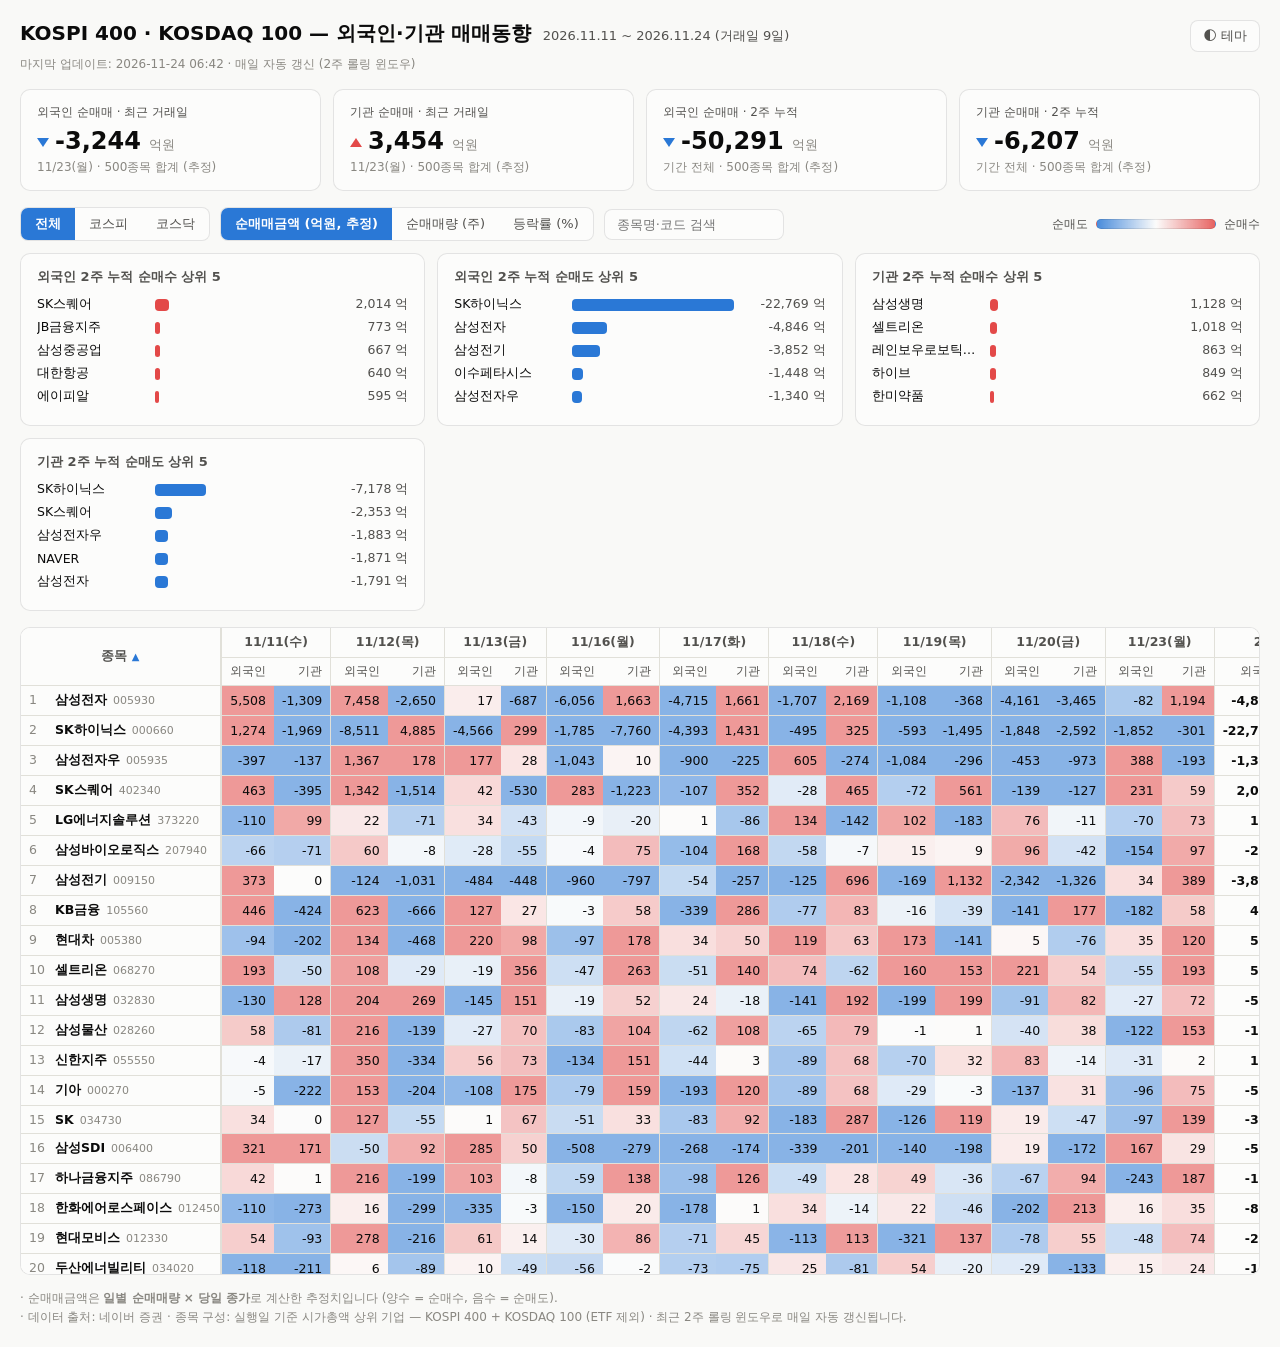
==== commit bccaa6e1: "chore: update KOSPI 100 dashboard" ====
--- a/docs/kospi100/index.html
+++ b/docs/kospi100/index.html
@@ -260,7 +260,7 @@
 <div id="tip"></div>
 
 <script>
-const DATA = {"updated": "2026-11-21 03:02", "windowStart": "2026-11-08", "windowEnd": "2026-11-21", "dates": ["20261109", "20261110", "20261111", "20261112", "20261113", "20261116", "20261117", "20261118", "20261119", "20261120"], "stocks": [{"rank": 1, "market": "KOSPI", "code": "005930", "name": "삼성전자", "mcap": "1,057조 5,918억원", "days": {"20261120": {"fq": -2299994, "oq": -1915397, "fv": -4160.7, "ov": -3465.0, "close": 180900, "chg": -8.13}, "20261119": {"fq": -561332, "oq": -186318, "fv": -1108.1, "ov": -367.8, "close": 197400, "chg": 1.39}, "20261118": {"fq": -869394, "oq": 1104534, "fv": -1707.5, "ov": 2169.3, "close": 196400, "chg": 3.21}, "20261117": {"fq": -2484383, "oq": 875284, "fv": -4715.4, "ov": 1661.3, "close": 189800, "chg": -3.56}, "20261116": {"fq": -3105597, "oq": 852610, "fv": -6055.9, "ov": 1662.6, "close": 195000, "chg": -5.34}, "20261113": {"fq": 8216, "oq": -328604, "fv": 17.2, "ov": -686.8, "close": 209000, "chg": 0.48}, "20261112": {"fq": 3611532, "oq": -1283117, "fv": 7457.8, "ov": -2649.6, "close": 206500, "chg": 0.24}, "20261111": {"fq": 2648292, "oq": -629449, "fv": 5508.4, "ov": -1309.3, "close": 208000, "chg": 4.58}, "20261110": {"fq": 46582, "oq": 822596, "fv": 91.9, "ov": 1623.0, "close": 197300, "chg": 3.9}, "20261109": {"fq": -458714, "oq": 1509865, "fv": -857.8, "ov": 2823.4, "close": 187000, "chg": -0.9}}}, {"rank": 2, "market": "KOSPI", "code": "000660", "name": "SK하이닉스", "mcap": "777조 4,790억원", "days": {"20261120": {"fq": -167982, "oq": -235664, "fv": -1847.8, "ov": -2592.3, "close": 1100000, "chg": -7.02}, "20261119": {"fq": -49813, "oq": -125618, "fv": -592.8, "ov": -1494.9, "close": 1190000, "chg": 4.02}, "20261118": {"fq": -42531, "oq": 27949, "fv": -495.1, "ov": 325.3, "close": 1164000, "chg": 6.01}, "20261117": {"fq": -399323, "oq": 130072, "fv": -4392.6, "ov": 1430.8, "close": 1100000, "chg": -1.79}, "20261116": {"fq": -159701, "oq": -694134, "fv": -1785.5, "ov": -7760.4, "close": 1118000, "chg": -8.06}, "20261113": {"fq": -370341, "oq": 24207, "fv": -4566.3, "ov": 298.5, "close": 1233000, "chg": -1.67}, "20261112": {"fq": -685802, "oq": 393605, "fv": -8510.8, "ov": 4884.6, "close": 1241000, "chg": -2.82}, "20261111": {"fq": 98654, "oq": -152520, "fv": 1273.6, "ov": -1969.0, "close": 1291000, "chg": 6.52}, "20261110": {"fq": 104098, "oq": -10640, "fv": 1247.1, "ov": -127.5, "close": 1198000, "chg": 5.46}, "20261109": {"fq": 993, "oq": -20869, "fv": 11.1, "ov": -232.7, "close": 1115000, "chg": -1.5}}}, {"rank": 3, "market": "KOSPI", "code": "005935", "name": "삼성전자우", "mcap": "114조 2,577억원", "days": {"20261120": {"fq": -318379, "oq": -683024, "fv": -453.4, "ov": -972.6, "close": 142400, "chg": -9.59}, "20261119": {"fq": -684102, "oq": -186837, "fv": -1084.3, "ov": -296.1, "close": 158500, "chg": 0.32}, "20261118": {"fq": 380027, "oq": -171891, "fv": 605.4, "ov": -273.8, "close": 159300, "chg": 4.8}, "20261117": {"fq": -593128, "oq": -148387, "fv": -899.8, "ov": -225.1, "close": 151700, "chg": -5.95}, "20261116": {"fq": -651558, "oq": 5964, "fv": -1043.1, "ov": 9.5, "close": 160100, "chg": -6.1}, "20261113": {"fq": 103537, "oq": 16177, "fv": 177.2, "ov": 27.7, "close": 171100, "chg": 1.66}, "20261112": {"fq": 816894, "oq": 106209, "fv": 1366.7, "ov": 177.7, "close": 167300, "chg": 1.39}, "20261111": {"fq": -237653, "oq": -82172, "fv": -396.6, "ov": -137.1, "close": 166900, "chg": 4.97}, "20261110": {"fq": -183222, "oq": 48509, "fv": -289.1, "ov": 76.5, "close": 157800, "chg": 4.57}, "20261109": {"fq": 207617, "oq": -60645, "fv": 311.2, "ov": -90.9, "close": 149900, "chg": -0.27}}}, {"rank": 4, "market": "KOSPI", "code": "402340", "name": "SK스퀘어", "mcap": "88조 6,529억원", "days": {"20261120": {"fq": -20725, "oq": -18835, "fv": -139.3, "ov": -126.6, "close": 672000, "chg": -9.07}, "20261119": {"fq": -9719, "oq": 75530, "fv": -72.2, "ov": 561.2, "close": 743000, "chg": 4.8}, "20261118": {"fq": -3852, "oq": 64974, "fv": -27.6, "ov": 465.2, "close": 716000, "chg": 5.45}, "20261117": {"fq": -15843, "oq": 52108, "fv": -106.9, "ov": 351.7, "close": 675000, "chg": -1.89}, "20261116": {"fq": 41448, "oq": -179375, "fv": 282.7, "ov": -1223.3, "close": 682000, "chg": -10.5}, "20261113": {"fq": 5418, "oq": -68971, "fv": 41.7, "ov": -530.4, "close": 769000, "chg": -2.78}, "20261112": {"fq": 173595, "oq": -195882, "fv": 1341.9, "ov": -1514.2, "close": 773000, "chg": -2.89}, "20261111": {"fq": 57151, "oq": -48795, "fv": 462.9, "ov": -395.2, "close": 810000, "chg": 6.58}, "20261110": {"fq": 24892, "oq": -4145, "fv": 186.4, "ov": -31.0, "close": 749000, "chg": 3.74}, "20261109": {"fq": 13794, "oq": 7580, "fv": 97.0, "ov": 53.3, "close": 703000, "chg": -2.9}}}, {"rank": 5, "market": "KOSPI", "code": "373220", "name": "LG에너지솔루션", "mcap": "69조 6,150억원", "days": {"20261120": {"fq": 25500, "oq": -3557, "fv": 75.9, "ov": -10.6, "close": 297500, "chg": -1.49}, "20261119": {"fq": 33665, "oq": -60398, "fv": 102.2, "ov": -183.3, "close": 303500, "chg": -0.49}, "20261118": {"fq": 43647, "oq": -46337, "fv": 134.0, "ov": -142.3, "close": 307000, "chg": 0.49}, "20261117": {"fq": 252, "oq": -28301, "fv": 0.8, "ov": -86.2, "close": 304500, "chg": -4.4}, "20261116": {"fq": -2928, "oq": -6299, "fv": -9.3, "ov": -20.0, "close": 318000, "chg": -2.0}, "20261113": {"fq": 10338, "oq": -13217, "fv": 33.5, "ov": -42.9, "close": 324500, "chg": -1.52}, "20261112": {"fq": 6731, "oq": -21583, "fv": 22.0, "ov": -70.7, "close": 327500, "chg": -2.38}, "20261111": {"fq": -32843, "oq": 29444, "fv": -110.5, "ov": 99.1, "close": 336500, "chg": 1.82}, "20261110": {"fq": -51486, "oq": 73354, "fv": -168.9, "ov": 240.6, "close": 328000, "chg": 3.14}, "20261109": {"fq": 7747, "oq": -29053, "fv": 24.6, "ov": -92.4, "close": 318000, "chg": -5.78}}}, {"rank": 6, "market": "KOSPI", "code": "207940", "name": "삼성바이오로직스", "mcap": "61조 8,447억원", "days": {"20261120": {"fq": 7176, "oq": -3128, "fv": 95.9, "ov": -41.8, "close": 1336000, "chg": -2.84}, "20261119": {"fq": 1111, "oq": 640, "fv": 15.2, "ov": 8.8, "close": 1371000, "chg": 0.37}, "20261118": {"fq": -4225, "oq": -482, "fv": -58.2, "ov": -6.6, "close": 1378000, "chg": -2.55}, "20261117": {"fq": -7440, "oq": 11967, "fv": -104.2, "ov": 167.5, "close": 1400000, "chg": -1.62}, "20261116": {"fq": -307, "oq": 5264, "fv": -4.3, "ov": 74.5, "close": 1415000, "chg": 0.28}, "20261113": {"fq": -1976, "oq": -3895, "fv": -27.9, "ov": -55.0, "close": 1411000, "chg": -2.62}, "20261112": {"fq": 4161, "oq": -556, "fv": 60.2, "ov": -8.0, "close": 1447000, "chg": 1.19}, "20261111": {"fq": -4581, "oq": -4975, "fv": -65.8, "ov": -71.4, "close": 1436000, "chg": -2.18}, "20261110": {"fq": -744, "oq": -8606, "fv": -11.0, "ov": -126.9, "close": 1474000, "chg": -2.38}, "20261109": {"fq": -9321, "oq": 23291, "fv": -141.4, "ov": 353.3, "close": 1517000, "chg": 0.07}}}, {"rank": 7, "market": "KOSPI", "code": "009150", "name": "삼성전기", "mcap": "57조 2,901억원", "days": {"20261120": {"fq": -305391, "oq": -172853, "fv": -2342.3, "ov": -1325.8, "close": 767000, "chg": -13.33}, "20261119": {"fq": -19108, "oq": 128175, "fv": -168.7, "ov": 1131.8, "close": 883000, "chg": 9.01}, "20261118": {"fq": -15273, "oq": 84849, "fv": -125.2, "ov": 695.8, "close": 820000, "chg": 8.75}, "20261117": {"fq": -7256, "oq": -34388, "fv": -54.3, "ov": -257.2, "close": 748000, "chg": -4.71}, "20261116": {"fq": -123272, "oq": -102294, "fv": -960.3, "ov": -796.9, "close": 779000, "chg": -8.89}, "20261113": {"fq": -56033, "oq": -51852, "fv": -484.1, "ov": -448.0, "close": 864000, "chg": -2.48}, "20261112": {"fq": -14229, "oq": -118159, "fv": -124.2, "ov": -1031.5, "close": 873000, "chg": -5.42}, "20261111": {"fq": 39526, "oq": 37, "fv": 373.1, "ov": 0.3, "close": 944000, "chg": 7.03}, "20261110": {"fq": 71713, "oq": -23706, "fv": 623.9, "ov": -206.2, "close": 870000, "chg": 3.2}, "20261109": {"fq": -32593, "oq": -7329, "fv": -265.6, "ov": -59.7, "close": 815000, "chg": -6.32}}}, {"rank": 8, "market": "KOSPI", "code": "105560", "name": "KB금융", "mcap": "54조 3,027억원", "days": {"20261120": {"fq": -92380, "oq": 115894, "fv": -141.4, "ov": 177.4, "close": 153100, "chg": 0.13}, "20261119": {"fq": -10307, "oq": -25096, "fv": -15.9, "ov": -38.8, "close": 154500, "chg": -1.21}, "20261118": {"fq": -49033, "oq": 53139, "fv": -76.6, "ov": 83.0, "close": 156200, "chg": -0.38}, "20261117": {"fq": -217030, "oq": 183013, "fv": -338.8, "ov": 285.7, "close": 156100, "chg": -3.4}, "20261116": {"fq": -1770, "oq": 35607, "fv": -2.9, "ov": 57.6, "close": 161700, "chg": 1.7}, "20261113": {"fq": 80459, "oq": 16901, "fv": 127.1, "ov": 26.7, "close": 158000, "chg": 4.08}, "20261112": {"fq": 409061, "oq": -437235, "fv": 623.0, "ov": -665.9, "close": 152300, "chg": -0.65}, "20261111": {"fq": 291130, "oq": -276842, "fv": 446.3, "ov": -424.4, "close": 153300, "chg": 0.39}, "20261110": {"fq": 51020, "oq": -63513, "fv": 78.0, "ov": -97.0, "close": 152800, "chg": 1.26}, "20261109": {"fq": -82111, "oq": 84658, "fv": -125.2, "ov": 129.1, "close": 152500, "chg": 0.99}}}, {"rank": 9, "market": "KOSPI", "code": "005380", "name": "현대차", "mcap": "51조 4,770억원", "days": {"20261120": {"fq": 1948, "oq": -29938, "fv": 4.9, "ov": -75.7, "close": 253000, "chg": -5.42}, "20261119": {"fq": 64563, "oq": -52718, "fv": 172.7, "ov": -141.0, "close": 267500, "chg": 0.19}, "20261118": {"fq": 44426, "oq": 23366, "fv": 119.1, "ov": 62.6, "close": 268000, "chg": 3.47}, "20261117": {"fq": 13102, "oq": 19476, "fv": 33.7, "ov": 50.1, "close": 257000, "chg": -3.2}, "20261116": {"fq": -36662, "oq": 67571, "fv": -96.8, "ov": 178.4, "close": 264000, "chg": -2.04}, "20261113": {"fq": 81203, "oq": 36389, "fv": 219.7, "ov": 98.4, "close": 270500, "chg": 1.5}, "20261112": {"fq": 50119, "oq": -175453, "fv": 133.6, "ov": -467.6, "close": 266500, "chg": -2.2}, "20261111": {"fq": -34333, "oq": -73481, "fv": -94.4, "ov": -202.1, "close": 275000, "chg": 0.0}, "20261110": {"fq": 14869, "oq": -21891, "fv": 40.7, "ov": -60.0, "close": 274000, "chg": 0.92}, "20261109": {"fq": 30715, "oq": 5926, "fv": 82.3, "ov": 15.9, "close": 268000, "chg": -4.11}}}, {"rank": 10, "market": "KOSPI", "code": "068270", "name": "셀트리온", "mcap": "49조 3,275억원", "days": {"20261120": {"fq": 104189, "oq": 25368, "fv": 221.4, "ov": 53.9, "close": 212500, "chg": -1.16}, "20261119": {"fq": 74695, "oq": 71364, "fv": 160.2, "ov": 153.1, "close": 214500, "chg": 3.37}, "20261118": {"fq": 35508, "oq": -29935, "fv": 73.7, "ov": -62.1, "close": 207500, "chg": -2.58}, "20261117": {"fq": -23989, "oq": 66368, "fv": -50.6, "ov": 140.0, "close": 211000, "chg": -1.63}, "20261116": {"fq": -22097, "oq": 122839, "fv": -47.3, "ov": 262.9, "close": 214000, "chg": 0.0}, "20261113": {"fq": -9149, "oq": 166776, "fv": -19.5, "ov": 356.1, "close": 213500, "chg": 1.91}, "20261112": {"fq": 51050, "oq": -13744, "fv": 107.5, "ov": -28.9, "close": 210500, "chg": 1.69}, "20261111": {"fq": 93199, "oq": -24229, "fv": 192.5, "ov": -50.0, "close": 206500, "chg": 1.72}, "20261110": {"fq": 57989, "oq": -31377, "fv": 118.6, "ov": -64.2, "close": 204500, "chg": -2.62}, "20261109": {"fq": -35323, "oq": 95410, "fv": -74.5, "ov": 201.3, "close": 211000, "chg": 0.0}}}, {"rank": 11, "market": "KOSPI", "code": "032830", "name": "삼성생명", "mcap": "47조 5,000억원", "days": {"20261120": {"fq": -38312, "oq": 34440, "fv": -91.0, "ov": 81.8, "close": 237500, "chg": -7.05}, "20261119": {"fq": -77489, "oq": 77468, "fv": -198.8, "ov": 198.7, "close": 256500, "chg": 0.59}, "20261118": {"fq": -55428, "oq": 75597, "fv": -141.1, "ov": 192.4, "close": 254500, "chg": 5.17}, "20261117": {"fq": 10141, "oq": -7426, "fv": 24.3, "ov": -17.8, "close": 240000, "chg": -5.33}, "20261116": {"fq": -7336, "oq": 20525, "fv": -18.6, "ov": 52.1, "close": 254000, "chg": 0.79}, "20261113": {"fq": -57328, "oq": 59716, "fv": -145.3, "ov": 151.4, "close": 253500, "chg": 1.4}, "20261112": {"fq": 81147, "oq": 107269, "fv": 203.7, "ov": 269.2, "close": 251000, "chg": 1.41}, "20261111": {"fq": -52302, "oq": 51443, "fv": -130.5, "ov": 128.4, "close": 249500, "chg": 2.04}, "20261110": {"fq": 20820, "oq": -20107, "fv": 50.5, "ov": -48.8, "close": 242500, "chg": 2.32}, "20261109": {"fq": -3553, "oq": 6102, "fv": -8.4, "ov": 14.5, "close": 237000, "chg": 1.07}}}, {"rank": 12, "market": "KOSPI", "code": "028260", "name": "삼성물산", "mcap": "41조 4,338억원", "days": {"20261120": {"fq": -15528, "oq": 14702, "fv": -39.7, "ov": 37.6, "close": 255500, "chg": -6.24}, "20261119": {"fq": -251, "oq": 185, "fv": -0.7, "ov": 0.5, "close": 274500, "chg": 1.29}, "20261118": {"fq": -23957, "oq": 28920, "fv": -65.4, "ov": 79.0, "close": 273000, "chg": 2.82}, "20261117": {"fq": -23599, "oq": 41079, "fv": -61.8, "ov": 107.6, "close": 262000, "chg": -5.24}, "20261116": {"fq": -30218, "oq": 37747, "fv": -83.4, "ov": 104.2, "close": 276000, "chg": -3.16}, "20261113": {"fq": -9467, "oq": 24358, "fv": -27.1, "ov": 69.8, "close": 286500, "chg": 0.7}, "20261112": {"fq": 75750, "oq": -48844, "fv": 216.3, "ov": -139.4, "close": 285500, "chg": 0.88}, "20261111": {"fq": 20286, "oq": -28246, "fv": 58.0, "ov": -80.8, "close": 286000, "chg": 2.51}, "20261110": {"fq": -21113, "oq": 12757, "fv": -58.3, "ov": 35.2, "close": 276000, "chg": 2.41}, "20261109": {"fq": -111690, "oq": 115004, "fv": -298.8, "ov": 307.6, "close": 267500, "chg": -2.19}}}, {"rank": 13, "market": "KOSPI", "code": "055550", "name": "신한지주", "mcap": "39조 9,493억원", "days": {"20261120": {"fq": 96061, "oq": -15763, "fv": 82.9, "ov": -13.6, "close": 86300, "chg": 0.82}, "20261119": {"fq": -81813, "oq": 36887, "fv": -70.3, "ov": 31.7, "close": 85900, "chg": -1.26}, "20261118": {"fq": -102028, "oq": 78300, "fv": -89.0, "ov": 68.3, "close": 87200, "chg": -0.34}, "20261117": {"fq": -50109, "oq": 3153, "fv": -43.7, "ov": 2.8, "close": 87300, "chg": -3.75}, "20261116": {"fq": -147604, "oq": 165829, "fv": -134.2, "ov": 150.7, "close": 90900, "chg": 1.22}, "20261113": {"fq": 61943, "oq": 81583, "fv": 55.6, "ov": 73.3, "close": 89800, "chg": 5.65}, "20261112": {"fq": 408600, "oq": -390752, "fv": 349.8, "ov": -334.5, "close": 85600, "chg": -0.12}, "20261111": {"fq": -4855, "oq": -19974, "fv": -4.2, "ov": -17.1, "close": 85600, "chg": 0.12}, "20261110": {"fq": -155451, "oq": 92216, "fv": -133.4, "ov": 79.1, "close": 85800, "chg": 0.0}, "20261109": {"fq": -321840, "oq": 294659, "fv": -280.3, "ov": 256.6, "close": 87100, "chg": 0.46}}}, {"rank": 14, "market": "KOSPI", "code": "000270", "name": "기아", "mcap": "34조 1,221억원", "days": {"20261120": {"fq": -157205, "oq": 35004, "fv": -137.4, "ov": 30.6, "close": 87400, "chg": -4.48}, "20261119": {"fq": -31904, "oq": -3272, "fv": -29.3, "ov": -3.0, "close": 91700, "chg": -0.54}, "20261118": {"fq": -96443, "oq": 73979, "fv": -89.2, "ov": 68.4, "close": 92500, "chg": 0.43}, "20261117": {"fq": -210728, "oq": 130372, "fv": -193.2, "ov": 119.6, "close": 91700, "chg": -3.47}, "20261116": {"fq": -83350, "oq": 167129, "fv": -79.1, "ov": 158.6, "close": 94900, "chg": 0.32}, "20261113": {"fq": -113760, "oq": 184676, "fv": -107.6, "ov": 174.7, "close": 94600, "chg": 1.07}, "20261112": {"fq": 162973, "oq": -218312, "fv": 152.5, "ov": -204.3, "close": 93600, "chg": -1.06}, "20261111": {"fq": -5465, "oq": -234015, "fv": -5.2, "ov": -222.3, "close": 95000, "chg": -1.14}, "20261110": {"fq": -246309, "oq": 77349, "fv": -236.5, "ov": 74.3, "close": 96000, "chg": -1.03}, "20261109": {"fq": -234119, "oq": 200420, "fv": -227.8, "ov": 195.0, "close": 97300, "chg": -2.99}}}, {"rank": 15, "market": "KOSPI", "code": "086790", "name": "하나금융지주", "mcap": "33조 4,203억원", "days": {"20261120": {"fq": -53897, "oq": 75477, "fv": -66.9, "ov": 93.7, "close": 124200, "chg": 0.24}, "20261119": {"fq": 39732, "oq": -29053, "fv": 49.3, "ov": -36.0, "close": 124000, "chg": -0.16}, "20261118": {"fq": -39267, "oq": 22479, "fv": -48.7, "ov": 27.9, "close": 124000, "chg": -0.88}, "20261117": {"fq": -78987, "oq": 101275, "fv": -98.3, "ov": 126.0, "close": 124400, "chg": -1.89}, "20261116": {"fq": -46944, "oq": 109123, "fv": -59.5, "ov": 138.4, "close": 126800, "chg": 1.77}, "20261113": {"fq": 83259, "oq": -6582, "fv": 103.3, "ov": -8.2, "close": 124100, "chg": 2.99}, "20261112": {"fq": 178574, "oq": -164720, "fv": 215.7, "ov": -199.0, "close": 120800, "chg": 0.58}, "20261111": {"fq": 35023, "oq": 669, "fv": 41.7, "ov": 0.8, "close": 119200, "chg": 0.68}, "20261110": {"fq": 70254, "oq": -4543, "fv": 83.2, "ov": -5.4, "close": 118400, "chg": 2.07}, "20261109": {"fq": -83758, "oq": 106400, "fv": -98.8, "ov": 125.6, "close": 118000, "chg": -0.25}}}, {"rank": 16, "market": "KOSPI", "code": "034730", "name": "SK", "mcap": "33조 975억원", "days": {"20261120": {"fq": 4115, "oq": -10311, "fv": 18.8, "ov": -47.1, "close": 456500, "chg": -7.5}, "20261119": {"fq": -25352, "oq": 23876, "fv": -126.3, "ov": 118.9, "close": 498000, "chg": 1.53}, "20261118": {"fq": -37133, "oq": 58137, "fv": -183.3, "ov": 286.9, "close": 493500, "chg": 5.9}, "20261117": {"fq": -18017, "oq": 19927, "fv": -83.5, "ov": 92.4, "close": 463500, "chg": -2.52}, "20261116": {"fq": -10722, "oq": 6861, "fv": -51.3, "ov": 32.8, "close": 478500, "chg": -5.06}, "20261113": {"fq": 150, "oq": 13176, "fv": 0.8, "ov": 66.8, "close": 507000, "chg": 1.4}, "20261112": {"fq": 25390, "oq": -10996, "fv": 127.2, "ov": -55.1, "close": 501000, "chg": 1.62}, "20261111": {"fq": 6738, "oq": -78, "fv": 33.5, "ov": -0.4, "close": 497500, "chg": 3.65}, "20261110": {"fq": -7205, "oq": 8114, "fv": -34.3, "ov": 38.6, "close": 475500, "chg": 6.14}, "20261109": {"fq": -13397, "oq": 23473, "fv": -59.8, "ov": 104.7, "close": 446000, "chg": 0.22}}}, {"rank": 17, "market": "KOSPI", "code": "006400", "name": "삼성SDI", "mcap": "32조 1,133억원", "days": {"20261120": {"fq": 4667, "oq": -43226, "fv": 18.6, "ov": -172.3, "close": 398500, "chg": -7.0}, "20261119": {"fq": -32527, "oq": -46095, "fv": -139.9, "ov": -198.2, "close": 430000, "chg": -1.04}, "20261118": {"fq": -77027, "oq": -45747, "fv": -339.3, "ov": -201.5, "close": 440500, "chg": -1.01}, "20261117": {"fq": -60879, "oq": -39418, "fv": -268.5, "ov": -173.8, "close": 441000, "chg": -4.65}, "20261116": {"fq": -109700, "oq": -60132, "fv": -508.5, "ov": -278.7, "close": 463500, "chg": -3.03}, "20261113": {"fq": 59424, "oq": 10505, "fv": 285.2, "ov": 50.4, "close": 480000, "chg": 1.48}, "20261112": {"fq": -10697, "oq": 19716, "fv": -49.9, "ov": 92.0, "close": 466500, "chg": -2.51}, "20261111": {"fq": 66910, "oq": 35664, "fv": 321.2, "ov": 171.2, "close": 480000, "chg": 5.26}, "20261110": {"fq": 141359, "oq": 106217, "fv": 634.7, "ov": 476.9, "close": 449000, "chg": 8.19}, "20261109": {"fq": -168584, "oq": -157365, "fv": -689.5, "ov": -643.6, "close": 409000, "chg": -12.61}}}, {"rank": 18, "market": "KOSPI", "code": "012450", "name": "한화에어로스페이스", "mcap": "31조 927억원", "days": {"20261120": {"fq": -33462, "oq": 35397, "fv": -201.8, "ov": 213.4, "close": 603000, "chg": -4.44}, "20261119": {"fq": 3515, "oq": -7311, "fv": 22.1, "ov": -46.1, "close": 630000, "chg": -0.32}, "20261118": {"fq": 5412, "oq": -2158, "fv": 34.3, "ov": -13.7, "close": 633000, "chg": 1.61}, "20261117": {"fq": -28862, "oq": 182, "fv": -178.4, "ov": 1.1, "close": 618000, "chg": -4.78}, "20261116": {"fq": -23149, "oq": 3021, "fv": -150.5, "ov": 19.6, "close": 650000, "chg": 1.4}, "20261113": {"fq": -52258, "oq": -475, "fv": -335.0, "ov": -3.0, "close": 641000, "chg": -1.99}, "20261112": {"fq": 2370, "oq": -45685, "fv": 15.5, "ov": -298.8, "close": 654000, "chg": -0.76}, "20261111": {"fq": -16673, "oq": -41505, "fv": -109.9, "ov": -273.5, "close": 659000, "chg": 0.0}, "20261110": {"fq": -16629, "oq": -19367, "fv": -109.1, "ov": -127.0, "close": 656000, "chg": 2.66}, "20261109": {"fq": -2144, "oq": 3511, "fv": -13.7, "ov": 22.4, "close": 638000, "chg": -3.33}}}, {"rank": 19, "market": "KOSPI", "code": "012330", "name": "현대모비스", "mcap": "28조 9,222억원", "days": {"20261120": {"fq": -24139, "oq": 16966, "fv": -77.7, "ov": 54.6, "close": 322000, "chg": -5.71}, "20261119": {"fq": -93705, "oq": 39791, "fv": -321.4, "ov": 136.5, "close": 343000, "chg": -3.65}, "20261118": {"fq": -31733, "oq": 31548, "fv": -113.4, "ov": 112.8, "close": 357500, "chg": 3.32}, "20261117": {"fq": -20745, "oq": 12964, "fv": -71.2, "ov": 44.5, "close": 343000, "chg": -3.65}, "20261116": {"fq": -8595, "oq": 24286, "fv": -30.5, "ov": 86.1, "close": 354500, "chg": -0.28}, "20261113": {"fq": 17072, "oq": 3996, "fv": 61.0, "ov": 14.3, "close": 357500, "chg": 1.56}, "20261112": {"fq": 78644, "oq": -61135, "fv": 278.0, "ov": -216.1, "close": 353500, "chg": -0.28}, "20261111": {"fq": 15078, "oq": -26384, "fv": 53.5, "ov": -93.5, "close": 354500, "chg": 0.85}, "20261110": {"fq": 9877, "oq": 13271, "fv": 34.4, "ov": 46.2, "close": 348000, "chg": 4.82}, "20261109": {"fq": -38982, "oq": 39712, "fv": -129.2, "ov": 131.6, "close": 331500, "chg": -5.01}}}, {"rank": 20, "market": "KOSPI", "code": "329180", "name": "HD현대중공업", "mcap": "25조 9,254억원", "days": {"20261120": {"fq": 43290, "oq": -48559, "fv": 106.9, "ov": -119.9, "close": 247000, "chg": -5.54}, "20261119": {"fq": -137, "oq": 2100, "fv": -0.4, "ov": 5.5, "close": 261000, "chg": 2.15}, "20261118": {"fq": 17455, "oq": -13053, "fv": 45.0, "ov": -33.7, "close": 258000, "chg": 0.58}, "20261117": {"fq": 5165, "oq": -4237, "fv": 13.1, "ov": -10.8, "close": 254500, "chg": -5.74}, "20261116": {"fq": 1395, "oq": 7207, "fv": 3.8, "ov": 19.4, "close": 269000, "chg": -0.74}, "20261113": {"fq": -127962, "oq": 153721, "fv": -348.1, "ov": 418.1, "close": 272000, "chg": 1.68}, "20261112": {"fq": 74390, "oq": -41030, "fv": 199.4, "ov": -110.0, "close": 268000, "chg": 2.1}, "20261111": {"fq": -22457, "oq": -63071, "fv": -59.2, "ov": -166.2, "close": 263500, "chg": -1.5}, "20261110": {"fq": -138, "oq": 4490, "fv": -0.4, "ov": 11.9, "close": 264500, "chg": 2.72}, "20261109": {"fq": 11654, "oq": 3209, "fv": 29.5, "ov": 8.1, "close": 253000, "chg": -3.62}}}, {"rank": 21, "market": "KOSPI", "code": "034020", "name": "두산에너빌리티", "mcap": "25조 7,826억원", "days": {"20261120": {"fq": -72384, "oq": -330427, "fv": -29.1, "ov": -133.0, "close": 40250, "chg": -8.11}, "20261119": {"fq": 122905, "oq": -45356, "fv": 53.9, "ov": -19.9, "close": 43850, "chg": 1.86}, "20261118": {"fq": 58366, "oq": -185887, "fv": 25.3, "ov": -80.7, "close": 43400, "chg": 1.88}, "20261117": {"fq": -172324, "oq": -177698, "fv": -72.6, "ov": -74.9, "close": 42150, "chg": -6.12}, "20261116": {"fq": -125941, "oq": -4538, "fv": -55.9, "ov": -2.0, "close": 44350, "chg": -5.34}, "20261113": {"fq": 20727, "oq": -104699, "fv": 9.8, "ov": -49.4, "close": 47150, "chg": -0.11}, "20261112": {"fq": 12376, "oq": -190032, "fv": 5.8, "ov": -88.6, "close": 46650, "chg": -1.48}, "20261111": {"fq": -246936, "oq": -440880, "fv": -118.3, "ov": -211.2, "close": 47900, "chg": 2.02}, "20261110": {"fq": 485550, "oq": 50979, "fv": 226.5, "ov": 23.8, "close": 46650, "chg": 7.61}, "20261109": {"fq": 119034, "oq": -83498, "fv": 50.6, "ov": -35.5, "close": 42550, "chg": -4.81}}}, {"rank": 22, "market": "KOSPI", "code": "035420", "name": "NAVER", "mcap": "24조 4,619억원", "days": {"20261120": {"fq": -70450, "oq": -60469, "fv": -113.3, "ov": -97.2, "close": 160800, "chg": -4.46}, "20261119": {"fq": -32330, "oq": -66010, "fv": -54.7, "ov": -111.7, "close": 169200, "chg": -0.65}, "20261118": {"fq": 17793, "oq": -28957, "fv": 30.6, "ov": -49.7, "close": 171700, "chg": 1.0}, "20261117": {"fq": -49099, "oq": -18438, "fv": -82.8, "ov": -31.1, "close": 168600, "chg": -2.49}, "20261116": {"fq": 18786, "oq": -11136, "fv": 32.3, "ov": -19.1, "close": 171900, "chg": -0.35}, "20261113": {"fq": -58786, "oq": -347861, "fv": -102.1, "ov": -603.9, "close": 173600, "chg": -4.51}, "20261112": {"fq": -62255, "oq": -391750, "fv": -112.6, "ov": -708.7, "close": 180900, "chg": -6.9}, "20261111": {"fq": 47985, "oq": 125961, "fv": 93.8, "ov": 246.3, "close": 195500, "chg": 1.3}, "20261110": {"fq": 236539, "oq": 120884, "fv": 454.9, "ov": 232.5, "close": 192300, "chg": 2.78}, "20261109": {"fq": 13772, "oq": 168922, "fv": 25.4, "ov": 312.0, "close": 184700, "chg": -2.89}}}, {"rank": 23, "market": "KOSPI", "code": "316140", "name": "우리금융지주", "mcap": "23조 4,648억원", "days": {"20261120": {"fq": -104778, "oq": 281705, "fv": -33.4, "ov": 89.7, "close": 31850, "chg": 0.31}, "20261119": {"fq": -214699, "oq": 224037, "fv": -68.4, "ov": 71.4, "close": 31850, "chg": -0.93}, "20261118": {"fq": -128473, "oq": 128262, "fv": -41.3, "ov": 41.2, "close": 32150, "chg": -1.38}, "20261117": {"fq": -586645, "oq": 579784, "fv": -190.4, "ov": 188.1, "close": 32450, "chg": -1.67}, "20261116": {"fq": -631713, "oq": 778347, "fv": -209.1, "ov": 257.6, "close": 33100, "chg": 1.85}, "20261113": {"fq": 56131, "oq": 321752, "fv": 18.2, "ov": 104.2, "close": 32400, "chg": 2.69}, "20261112": {"fq": 617973, "oq": -531114, "fv": 196.2, "ov": -168.6, "close": 31750, "chg": 0.79}, "20261111": {"fq": -42366, "oq": 63806, "fv": -13.3, "ov": 20.1, "close": 31500, "chg": 1.45}, "20261110": {"fq": -51578, "oq": 98898, "fv": -16.1, "ov": 30.8, "close": 31150, "chg": 0.81}, "20261109": {"fq": -478848, "oq": 564288, "fv": -150.6, "ov": 177.5, "close": 31450, "chg": 0.16}}}, {"rank": 24, "market": "KOSPI", "code": "000810", "name": "삼성화재", "mcap": "22조 6,363억원", "days": {"20261120": {"fq": -1391, "oq": 2132, "fv": -7.1, "ov": 10.8, "close": 507000, "chg": -3.43}, "20261119": {"fq": -16010, "oq": 11655, "fv": -84.5, "ov": 61.5, "close": 528000, "chg": -2.58}, "20261118": {"fq": -15739, "oq": 21383, "fv": -84.7, "ov": 115.0, "close": 538000, "chg": 2.09}, "20261117": {"fq": -13056, "oq": 12704, "fv": -68.2, "ov": 66.3, "close": 522000, "chg": -3.69}, "20261116": {"fq": -35881, "oq": 42800, "fv": -194.8, "ov": 232.4, "close": 543000, "chg": 2.65}, "20261113": {"fq": -14308, "oq": 13213, "fv": -75.5, "ov": 69.8, "close": 528000, "chg": 0.57}, "20261112": {"fq": -2637, "oq": -15119, "fv": -13.9, "ov": -80.0, "close": 529000, "chg": -6.54}, "20261111": {"fq": 5115, "oq": -22560, "fv": 29.1, "ov": -128.1, "close": 568000, "chg": -5.18}, "20261110": {"fq": -13697, "oq": 7823, "fv": -82.3, "ov": 47.0, "close": 601000, "chg": -0.83}, "20261109": {"fq": -12386, "oq": 13935, "fv": -76.3, "ov": 85.8, "close": 616000, "chg": 1.99}}}, {"rank": 25, "market": "KOSPI", "code": "138040", "name": "메리츠금융지주", "mcap": "21조 690억원", "days": {"20261120": {"fq": -9330, "oq": 38613, "fv": -11.7, "ov": 48.6, "close": 125900, "chg": 0.56}, "20261119": {"fq": -6064, "oq": 35047, "fv": -7.6, "ov": 43.9, "close": 125200, "chg": 1.13}, "20261118": {"fq": -20382, "oq": 37401, "fv": -25.1, "ov": 46.1, "close": 123300, "chg": 1.82}, "20261117": {"fq": 10678, "oq": -4004, "fv": 12.8, "ov": -4.8, "close": 119800, "chg": -1.32}, "20261116": {"fq": 19817, "oq": 6772, "fv": 24.0, "ov": 8.2, "close": 121300, "chg": 2.19}, "20261113": {"fq": 53950, "oq": 237, "fv": 64.0, "ov": 0.3, "close": 118600, "chg": 5.33}, "20261112": {"fq": -83580, "oq": -153042, "fv": -94.3, "ov": -172.6, "close": 112800, "chg": -12.9}, "20261111": {"fq": 16399, "oq": -9237, "fv": 20.4, "ov": -11.5, "close": 124300, "chg": -3.27}, "20261110": {"fq": 22419, "oq": -20618, "fv": 28.8, "ov": -26.5, "close": 128500, "chg": 0.0}, "20261109": {"fq": -2072, "oq": -4811, "fv": -2.7, "ov": -6.2, "close": 129800, "chg": -1.82}}}, {"rank": 26, "market": "KOSPI", "code": "066570", "name": "LG전자", "mcap": "20조 9,633억원", "days": {"20261120": {"fq": -6936, "oq": 25630, "fv": -8.9, "ov": 33.0, "close": 128700, "chg": -5.3}, "20261119": {"fq": -25023, "oq": -574, "fv": -34.2, "ov": -0.8, "close": 136800, "chg": -0.15}, "20261118": {"fq": 40519, "oq": 48104, "fv": 55.7, "ov": 66.1, "close": 137400, "chg": 6.26}, "20261117": {"fq": 104164, "oq": -58650, "fv": 134.0, "ov": -75.4, "close": 128600, "chg": -2.35}, "20261116": {"fq": -8838, "oq": 35089, "fv": -11.5, "ov": 45.8, "close": 130600, "chg": -3.69}, "20261113": {"fq": -5297, "oq": -13595, "fv": -7.2, "ov": -18.5, "close": 135900, "chg": -0.95}, "20261112": {"fq": 43849, "oq": -64847, "fv": 59.9, "ov": -88.6, "close": 136600, "chg": -3.19}, "20261111": {"fq": 4069, "oq": -36167, "fv": 5.8, "ov": -51.6, "close": 142600, "chg": 1.86}, "20261110": {"fq": -39466, "oq": 32327, "fv": -54.7, "ov": 44.8, "close": 138600, "chg": 2.9}, "20261109": {"fq": -50883, "oq": 119392, "fv": -68.1, "ov": 159.7, "close": 133800, "chg": -3.46}}}, {"rank": 27, "market": "KOSPI", "code": "011200", "name": "HMM", "mcap": "20조 6,569억원", "days": {"20261120": {"fq": 279238, "oq": -61040, "fv": 61.2, "ov": -13.4, "close": 21900, "chg": -2.88}, "20261119": {"fq": 302799, "oq": -29126, "fv": 68.1, "ov": -6.6, "close": 22500, "chg": 0.9}, "20261118": {"fq": 307665, "oq": 29694, "fv": 68.6, "ov": 6.6, "close": 22300, "chg": 3.0}, "20261117": {"fq": 51567, "oq": -38440, "fv": 11.1, "ov": -8.3, "close": 21550, "chg": -2.71}, "20261116": {"fq": 253736, "oq": 269742, "fv": 55.8, "ov": 59.3, "close": 22000, "chg": 2.56}, "20261113": {"fq": 361701, "oq": 103, "fv": 77.0, "ov": 0.0, "close": 21300, "chg": 2.9}, "20261112": {"fq": 492300, "oq": -593144, "fv": 103.9, "ov": -125.2, "close": 21100, "chg": 5.5}, "20261111": {"fq": -193811, "oq": -326510, "fv": -38.9, "ov": -65.5, "close": 20050, "chg": -1.47}, "20261110": {"fq": 375686, "oq": -829460, "fv": 76.5, "ov": -168.8, "close": 20350, "chg": -1.45}, "20261109": {"fq": -293614, "oq": 40393, "fv": -60.9, "ov": 8.4, "close": 20750, "chg": -5.9}}}, {"rank": 28, "market": "KOSPI", "code": "005490", "name": "POSCO홀딩스", "mcap": "19조 9,689억원", "days": {"20261120": {"fq": -1015, "oq": -29332, "fv": -2.6, "ov": -73.9, "close": 252000, "chg": -2.89}, "20261119": {"fq": 4612, "oq": -15863, "fv": 12.1, "ov": -41.5, "close": 261500, "chg": 0.0}, "20261118": {"fq": 4316, "oq": 3482, "fv": 11.4, "ov": 9.2, "close": 265000, "chg": 1.34}, "20261117": {"fq": -23170, "oq": -4614, "fv": -60.4, "ov": -12.0, "close": 260500, "chg": -2.98}, "20261116": {"fq": -25274, "oq": 13019, "fv": -67.6, "ov": 34.8, "close": 267500, "chg": -2.73}, "20261113": {"fq": -11847, "oq": 26151, "fv": -32.6, "ov": 71.9, "close": 275000, "chg": 0.0}, "20261112": {"fq": -58345, "oq": 27484, "fv": -161.0, "ov": 75.9, "close": 276000, "chg": -0.18}, "20261111": {"fq": -731, "oq": 8815, "fv": -2.0, "ov": 24.4, "close": 276500, "chg": 2.03}, "20261110": {"fq": 24541, "oq": 16429, "fv": 66.1, "ov": 44.3, "close": 269500, "chg": 4.05}, "20261109": {"fq": -4364, "oq": -9614, "fv": -11.3, "ov": -24.8, "close": 258000, "chg": -2.64}}}, {"rank": 29, "market": "KOSPI", "code": "033780", "name": "KT&G", "mcap": "18조 8,001억원", "days": {"20261120": {"fq": -52306, "oq": -19856, "fv": -94.7, "ov": -36.0, "close": 181100, "chg": -0.77}, "20261119": {"fq": -43547, "oq": -24611, "fv": -79.5, "ov": -44.9, "close": 182500, "chg": 0.27}, "20261118": {"fq": -74614, "oq": 11902, "fv": -135.7, "ov": 21.6, "close": 181900, "chg": 0.11}, "20261117": {"fq": -102528, "oq": 25626, "fv": -186.0, "ov": 46.5, "close": 181400, "chg": 0.28}, "20261116": {"fq": -114242, "oq": 46082, "fv": -207.8, "ov": 83.8, "close": 181900, "chg": 3.35}, "20261113": {"fq": -103497, "oq": 29013, "fv": -182.7, "ov": 51.2, "close": 176500, "chg": 2.98}, "20261112": {"fq": -14366, "oq": -92497, "fv": -24.9, "ov": -160.5, "close": 173500, "chg": 0.23}, "20261111": {"fq": -102324, "oq": -25292, "fv": -177.8, "ov": -44.0, "close": 173800, "chg": -1.08}, "20261110": {"fq": -67251, "oq": -97362, "fv": -118.8, "ov": -172.0, "close": 176700, "chg": -3.12}, "20261109": {"fq": -104343, "oq": 4321, "fv": -193.3, "ov": 8.0, "close": 185300, "chg": -2.42}}}, {"rank": 30, "market": "KOSPI", "code": "015760", "name": "한국전력", "mcap": "16조 4,022억원", "days": {"20261120": {"fq": 459464, "oq": 225213, "fv": 117.4, "ov": 57.5, "close": 25550, "chg": 1.19}, "20261119": {"fq": 15283, "oq": -58156, "fv": 3.9, "ov": -14.7, "close": 25350, "chg": 1.0}, "20261118": {"fq": -271260, "oq": 155858, "fv": -68.5, "ov": 39.4, "close": 25250, "chg": 0.6}, "20261117": {"fq": -386139, "oq": -98528, "fv": -96.0, "ov": -24.5, "close": 24850, "chg": -7.28}, "20261116": {"fq": -186469, "oq": -104717, "fv": -49.3, "ov": -27.7, "close": 26450, "chg": -4.34}, "20261113": {"fq": -1806698, "oq": -1449705, "fv": -498.6, "ov": -400.1, "close": 27600, "chg": -9.95}, "20261112": {"fq": 235494, "oq": -35942, "fv": 70.1, "ov": -10.7, "close": 29750, "chg": -2.3}, "20261111": {"fq": -126674, "oq": 178747, "fv": -38.8, "ov": 54.8, "close": 30650, "chg": 0.16}, "20261110": {"fq": -391413, "oq": 299716, "fv": -119.6, "ov": 91.6, "close": 30550, "chg": 2.17}, "20261109": {"fq": -269005, "oq": 462418, "fv": -80.7, "ov": 138.7, "close": 30000, "chg": -1.32}}}, {"rank": 31, "market": "KOSPI", "code": "010120", "name": "LS ELECTRIC", "mcap": "16조 2,600억원", "days": {"20261120": {"fq": -56224, "oq": -43685, "fv": -60.9, "ov": -47.4, "close": 108400, "chg": -10.26}, "20261119": {"fq": -7062, "oq": 32815, "fv": -8.6, "ov": 39.7, "close": 121100, "chg": 4.4}, "20261118": {"fq": 82738, "oq": -40523, "fv": 97.1, "ov": -47.5, "close": 117300, "chg": 3.26}, "20261117": {"fq": 9596, "oq": -30138, "fv": 10.8, "ov": -34.0, "close": 112800, "chg": -4.89}, "20261116": {"fq": -103241, "oq": 3294, "fv": -121.9, "ov": 3.9, "close": 118100, "chg": -4.22}, "20261113": {"fq": 18708, "oq": 16975, "fv": 23.4, "ov": 21.2, "close": 124900, "chg": 0.32}, "20261112": {"fq": 91045, "oq": 12633, "fv": 111.8, "ov": 15.5, "close": 122800, "chg": 0.74}, "20261111": {"fq": -42431, "oq": -168041, "fv": -52.7, "ov": -208.9, "close": 124300, "chg": 2.73}, "20261110": {"fq": 5328, "oq": 119856, "fv": 6.4, "ov": 143.5, "close": 119700, "chg": 7.16}, "20261109": {"fq": -14671, "oq": 10270, "fv": -16.0, "ov": 11.2, "close": 109200, "chg": -6.27}}}, {"rank": 32, "market": "KOSPI", "code": "018260", "name": "삼성에스디에스", "mcap": "15조 9,785억원", "days": {"20261120": {"fq": 25724, "oq": 13767, "fv": 53.1, "ov": 28.4, "close": 206500, "chg": -3.73}, "20261119": {"fq": -90294, "oq": 30483, "fv": -195.0, "ov": 65.8, "close": 216000, "chg": -6.49}, "20261118": {"fq": -6317, "oq": 40474, "fv": -14.6, "ov": 93.7, "close": 231500, "chg": 2.43}, "20261117": {"fq": 10528, "oq": 6552, "fv": 23.6, "ov": 14.7, "close": 224000, "chg": -2.18}, "20261116": {"fq": -19055, "oq": 35006, "fv": -43.4, "ov": 79.6, "close": 227500, "chg": -2.99}, "20261113": {"fq": 17597, "oq": 4414, "fv": 41.4, "ov": 10.4, "close": 235500, "chg": 2.17}, "20261112": {"fq": 23073, "oq": 28811, "fv": 52.6, "ov": 65.7, "close": 228000, "chg": -1.08}, "20261111": {"fq": -18908, "oq": 21349, "fv": -43.9, "ov": 49.5, "close": 232000, "chg": -0.22}, "20261110": {"fq": -38804, "oq": 139954, "fv": -89.8, "ov": 324.0, "close": 231500, "chg": 6.93}, "20261109": {"fq": -85683, "oq": 127721, "fv": -186.8, "ov": 278.4, "close": 218000, "chg": 0.0}}}, {"rank": 33, "market": "KOSPI", "code": "096770", "name": "SK이노베이션", "mcap": "15조 9,248억원", "days": {"20261120": {"fq": 118666, "oq": -183217, "fv": 111.8, "ov": -172.6, "close": 94200, "chg": -4.17}, "20261119": {"fq": 53267, "oq": -315844, "fv": 52.9, "ov": -313.6, "close": 99300, "chg": -4.52}, "20261118": {"fq": 39523, "oq": -9062, "fv": 41.3, "ov": -9.5, "close": 104400, "chg": 1.36}, "20261117": {"fq": -6965, "oq": -14234, "fv": -7.1, "ov": -14.6, "close": 102300, "chg": -4.3}, "20261116": {"fq": 1562, "oq": -44346, "fv": 1.7, "ov": -47.1, "close": 106100, "chg": -2.84}, "20261113": {"fq": -30489, "oq": -45684, "fv": -33.4, "ov": -50.0, "close": 109400, "chg": 1.86}, "20261112": {"fq": 63085, "oq": -146482, "fv": 68.3, "ov": -158.6, "close": 108300, "chg": -2.08}, "20261111": {"fq": -10247, "oq": -49282, "fv": -11.4, "ov": -54.9, "close": 111400, "chg": 1.55}, "20261110": {"fq": 49437, "oq": -76400, "fv": 54.1, "ov": -83.7, "close": 109500, "chg": 2.62}, "20261109": {"fq": 37645, "oq": -90488, "fv": 40.1, "ov": -96.5, "close": 106600, "chg": -2.56}}}, {"rank": 34, "market": "KOSPI", "code": "180640", "name": "한진칼", "mcap": "15조 8,227억원", "days": {"20261120": {"fq": 18318, "oq": 29424, "fv": 43.4, "ov": 69.7, "close": 237000, "chg": 9.72}, "20261119": {"fq": 4241, "oq": -3532, "fv": 9.2, "ov": -7.6, "close": 216500, "chg": -2.7}, "20261118": {"fq": 52171, "oq": 573, "fv": 116.1, "ov": 1.3, "close": 222500, "chg": 3.25}, "20261117": {"fq": 7529, "oq": 17702, "fv": 16.0, "ov": 37.6, "close": 212500, "chg": -1.39}, "20261116": {"fq": 32885, "oq": 61063, "fv": 72.0, "ov": 133.7, "close": 219000, "chg": 7.62}, "20261113": {"fq": 133671, "oq": 17422, "fv": 267.3, "ov": 34.8, "close": 200000, "chg": -1.48}, "20261112": {"fq": -31493, "oq": 30869, "fv": -62.4, "ov": 61.1, "close": 198000, "chg": -2.94}, "20261111": {"fq": -29131, "oq": 45160, "fv": -57.2, "ov": 88.6, "close": 196200, "chg": -17.91}, "20261110": {"fq": -19964, "oq": -35825, "fv": -47.2, "ov": -84.7, "close": 236500, "chg": 13.98}, "20261109": {"fq": -14274, "oq": 2289, "fv": -30.8, "ov": 4.9, "close": 216000, "chg": 10.15}}}, {"rank": 35, "market": "KOSPI", "code": "009540", "name": "HD한국조선해양", "mcap": "15조 6,762억원", "days": {"20261120": {"fq": 10361, "oq": -6035, "fv": 22.9, "ov": -13.4, "close": 221500, "chg": -4.11}, "20261119": {"fq": -12864, "oq": 13435, "fv": -29.8, "ov": 31.1, "close": 231500, "chg": 1.09}, "20261118": {"fq": 2728, "oq": -8314, "fv": 6.3, "ov": -19.2, "close": 231000, "chg": -0.86}, "20261117": {"fq": -2675, "oq": 16290, "fv": -6.2, "ov": 37.5, "close": 230000, "chg": -3.77}, "20261116": {"fq": -17917, "oq": 29955, "fv": -42.6, "ov": 71.3, "close": 238000, "chg": 0.21}, "20261113": {"fq": 15200, "oq": -15255, "fv": 36.3, "ov": -36.4, "close": 238500, "chg": 0.21}, "20261112": {"fq": 37530, "oq": -45436, "fv": 89.3, "ov": -108.1, "close": 238000, "chg": -0.83}, "20261111": {"fq": 19197, "oq": -29824, "fv": 46.4, "ov": -72.0, "close": 241500, "chg": -1.43}, "20261110": {"fq": -12182, "oq": 11537, "fv": -29.7, "ov": 28.1, "close": 243500, "chg": 3.4}, "20261109": {"fq": -17382, "oq": 29539, "fv": -40.9, "ov": 69.6, "close": 235500, "chg": -1.88}}}, {"rank": 36, "market": "KOSPI", "code": "010130", "name": "고려아연", "mcap": "15조 4,877억원", "days": {"20261120": {"fq": -797, "oq": -3244, "fv": -5.9, "ov": -24.1, "close": 742000, "chg": -6.31}, "20261119": {"fq": -4395, "oq": -4112, "fv": -35.1, "ov": -32.9, "close": 799000, "chg": 0.0}, "20261118": {"fq": 2723, "oq": -9517, "fv": 21.9, "ov": -76.5, "close": 804000, "chg": -1.35}, "20261117": {"fq": -4180, "oq": -815, "fv": -34.0, "ov": -6.6, "close": 813000, "chg": -5.13}, "20261116": {"fq": -1805, "oq": -786, "fv": -15.5, "ov": -6.8, "close": 860000, "chg": -0.69}, "20261113": {"fq": -4229, "oq": 2186, "fv": -37.0, "ov": 19.1, "close": 876000, "chg": -2.88}, "20261112": {"fq": 2899, "oq": -9144, "fv": 26.1, "ov": -82.2, "close": 899000, "chg": -2.18}, "20261111": {"fq": 3861, "oq": -11526, "fv": 35.7, "ov": -106.6, "close": 925000, "chg": -4.34}, "20261110": {"fq": -2406, "oq": 3657, "fv": -23.0, "ov": 35.0, "close": 957000, "chg": 2.35}, "20261109": {"fq": -4209, "oq": 5154, "fv": -39.4, "ov": 48.2, "close": 936000, "chg": -2.5}}}, {"rank": 37, "market": "KOSPI", "code": "298040", "name": "효성중공업", "mcap": "15조 3,948억원", "days": {"20261120": {"fq": -5733, "oq": -2398, "fv": -94.7, "ov": -39.6, "close": 1651000, "chg": -8.07}, "20261119": {"fq": 7362, "oq": 5233, "fv": 131.4, "ov": 93.4, "close": 1785000, "chg": 6.25}, "20261118": {"fq": 1635, "oq": 826, "fv": 27.7, "ov": 14.0, "close": 1696000, "chg": 3.04}, "20261117": {"fq": -3275, "oq": -3692, "fv": -53.4, "ov": -60.2, "close": 1630000, "chg": -6.48}, "20261116": {"fq": -2669, "oq": 190, "fv": -46.2, "ov": 3.3, "close": 1730000, "chg": -4.26}, "20261113": {"fq": -2746, "oq": 3464, "fv": -50.0, "ov": 63.1, "close": 1821000, "chg": -0.87}, "20261112": {"fq": 7010, "oq": 4110, "fv": 127.0, "ov": 74.5, "close": 1812000, "chg": 1.06}, "20261111": {"fq": 2507, "oq": -1663, "fv": 45.1, "ov": -29.9, "close": 1800000, "chg": 3.09}, "20261110": {"fq": 12818, "oq": 9286, "fv": 220.2, "ov": 159.5, "close": 1718000, "chg": 10.91}, "20261109": {"fq": 13180, "oq": -8543, "fv": 199.3, "ov": -129.2, "close": 1512000, "chg": -4.12}}}, {"rank": 38, "market": "KOSPI", "code": "024110", "name": "기업은행", "mcap": "15조 2,388억원", "days": {"20261120": {"fq": -44141, "oq": 84824, "fv": -8.4, "ov": 16.2, "close": 19110, "chg": -0.62}, "20261119": {"fq": 101755, "oq": -55646, "fv": 19.5, "ov": -10.7, "close": 19170, "chg": 0.1}, "20261118": {"fq": -132288, "oq": 153104, "fv": -25.3, "ov": 29.3, "close": 19160, "chg": 0.0}, "20261117": {"fq": -58151, "oq": 147028, "fv": -11.1, "ov": 28.0, "close": 19040, "chg": -0.83}, "20261116": {"fq": 60281, "oq": 182690, "fv": 11.6, "ov": 35.1, "close": 19200, "chg": 0.42}, "20261113": {"fq": 8391, "oq": 15373, "fv": 1.6, "ov": 2.9, "close": 19030, "chg": 0.16}, "20261112": {"fq": -118151, "oq": -30895, "fv": -22.4, "ov": -5.9, "close": 18980, "chg": -0.21}, "20261111": {"fq": -144502, "oq": -52274, "fv": -27.5, "ov": -9.9, "close": 19020, "chg": -0.26}, "20261110": {"fq": -41807, "oq": -37059, "fv": -8.0, "ov": -7.1, "close": 19090, "chg": 0.37}, "20261109": {"fq": -168681, "oq": 107184, "fv": -32.4, "ov": 20.6, "close": 19210, "chg": -1.44}}}, {"rank": 39, "market": "KOSPI", "code": "086280", "name": "현대글로비스", "mcap": "15조 1,875억원", "days": {"20261120": {"fq": 34620, "oq": 13906, "fv": 70.1, "ov": 28.2, "close": 202500, "chg": -0.49}, "20261119": {"fq": 3522, "oq": -482, "fv": 7.2, "ov": -1.0, "close": 203500, "chg": -0.25}, "20261118": {"fq": 20241, "oq": -7730, "fv": 40.9, "ov": -15.6, "close": 202000, "chg": 0.5}, "20261117": {"fq": -3791, "oq": 4577, "fv": -7.6, "ov": 9.1, "close": 199800, "chg": -3.48}, "20261116": {"fq": 6531, "oq": 24786, "fv": 13.4, "ov": 50.8, "close": 205000, "chg": 0.24}, "20261113": {"fq": 17811, "oq": -2962, "fv": 36.2, "ov": -6.0, "close": 203000, "chg": -1.22}, "20261112": {"fq": 42724, "oq": 4631, "fv": 86.7, "ov": 9.4, "close": 203000, "chg": 1.25}, "20261111": {"fq": -779, "oq": 8385, "fv": -1.6, "ov": 16.8, "close": 200500, "chg": 0.75}, "20261110": {"fq": -16960, "oq": 34926, "fv": -33.4, "ov": 68.8, "close": 196900, "chg": 4.01}, "20261109": {"fq": -22113, "oq": 23491, "fv": -42.0, "ov": 44.7, "close": 190100, "chg": -3.65}}}, {"rank": 40, "market": "KOSPI", "code": "017670", "name": "SK텔레콤", "mcap": "14조 8,635억원", "days": {"20261120": {"fq": -406848, "oq": -402319, "fv": -281.5, "ov": -278.4, "close": 69200, "chg": -13.72}, "20261119": {"fq": 61843, "oq": -257950, "fv": 50.8, "ov": -212.0, "close": 82200, "chg": -0.48}, "20261118": {"fq": 146221, "oq": -133363, "fv": 121.8, "ov": -111.1, "close": 83300, "chg": 0.48}, "20261117": {"fq": 119735, "oq": 4645, "fv": 99.3, "ov": 3.9, "close": 82900, "chg": -1.19}, "20261116": {"fq": -161380, "oq": 277032, "fv": -136.0, "ov": 233.5, "close": 84300, "chg": 0.48}, "20261113": {"fq": 145442, "oq": 81202, "fv": 123.0, "ov": 68.7, "close": 84600, "chg": 3.8}, "20261112": {"fq": 153817, "oq": -142693, "fv": 124.3, "ov": -115.3, "close": 80800, "chg": -2.3}, "20261111": {"fq": -24098, "oq": 179831, "fv": -20.0, "ov": 149.4, "close": 83100, "chg": 1.96}, "20261110": {"fq": 164939, "oq": 28462, "fv": 135.1, "ov": 23.3, "close": 81900, "chg": 5.81}, "20261109": {"fq": 68161, "oq": 29346, "fv": 52.6, "ov": 22.6, "close": 77100, "chg": -0.77}}}, {"rank": 41, "market": "KOSPI", "code": "042700", "name": "한미반도체", "mcap": "14조 4,493억원", "days": {"20261120": {"fq": 10606, "oq": -156782, "fv": 16.1, "ov": -237.7, "close": 151600, "chg": -12.06}, "20261119": {"fq": -61402, "oq": 27680, "fv": -105.6, "ov": 47.6, "close": 171900, "chg": 2.5}, "20261118": {"fq": 51085, "oq": -55770, "fv": 86.7, "ov": -94.7, "close": 169800, "chg": 2.72}, "20261117": {"fq": -34264, "oq": 18680, "fv": -56.3, "ov": 30.7, "close": 164400, "chg": -3.12}, "20261116": {"fq": 36734, "oq": -83694, "fv": 62.1, "ov": -141.4, "close": 169000, "chg": -6.99}, "20261113": {"fq": 59261, "oq": -36980, "fv": 108.1, "ov": -67.5, "close": 182400, "chg": 0.27}, "20261112": {"fq": 97579, "oq": -146980, "fv": 175.3, "ov": -264.0, "close": 179600, "chg": -2.39}, "20261111": {"fq": -11311, "oq": 49554, "fv": -21.1, "ov": 92.5, "close": 186700, "chg": 7.67}, "20261110": {"fq": 100477, "oq": 32563, "fv": 172.5, "ov": 55.9, "close": 171700, "chg": 6.85}, "20261109": {"fq": 1914, "oq": 63003, "fv": 3.0, "ov": 99.2, "close": 157500, "chg": -2.42}}}, {"rank": 42, "market": "KOSPI", "code": "051910", "name": "LG화학", "mcap": "14조 2,597억원", "days": {"20261120": {"fq": 17282, "oq": -25593, "fv": 34.9, "ov": -51.7, "close": 202000, "chg": -3.58}, "20261119": {"fq": 18761, "oq": -16718, "fv": 39.4, "ov": -35.1, "close": 210000, "chg": 0.96}, "20261118": {"fq": -5363, "oq": -41609, "fv": -11.3, "ov": -87.6, "close": 210500, "chg": -1.86}, "20261117": {"fq": -17296, "oq": -31601, "fv": -37.1, "ov": -67.8, "close": 214500, "chg": -5.51}, "20261116": {"fq": -13676, "oq": -1193, "fv": -30.9, "ov": -2.7, "close": 226000, "chg": -2.59}, "20261113": {"fq": -31154, "oq": -6900, "fv": -72.1, "ov": -16.0, "close": 231500, "chg": -4.14}, "20261112": {"fq": -44081, "oq": 36964, "fv": -106.0, "ov": 88.9, "close": 240500, "chg": -2.04}, "20261111": {"fq": 16812, "oq": -3575, "fv": 41.3, "ov": -8.8, "close": 245500, "chg": 3.15}, "20261110": {"fq": 16095, "oq": 24469, "fv": 37.7, "ov": 57.4, "close": 234500, "chg": 6.59}, "20261109": {"fq": -5634, "oq": -15254, "fv": -12.5, "ov": -33.9, "close": 222000, "chg": -4.31}}}, {"rank": 43, "market": "KOSPI", "code": "003670", "name": "포스코퓨처엠", "mcap": "14조 179억원", "days": {"20261120": {"fq": 16565, "oq": -33446, "fv": 26.1, "ov": -52.7, "close": 157600, "chg": -5.06}, "20261119": {"fq": 21982, "oq": -24029, "fv": 36.6, "ov": -40.0, "close": 166400, "chg": 0.18}, "20261118": {"fq": 21531, "oq": -14028, "fv": 36.0, "ov": -23.5, "close": 167300, "chg": 0.97}, "20261117": {"fq": -5176, "oq": -1280, "fv": -8.5, "ov": -2.1, "close": 164600, "chg": -3.4}, "20261116": {"fq": -22392, "oq": 11150, "fv": -38.0, "ov": 18.9, "close": 169900, "chg": -1.91}, "20261113": {"fq": -7569, "oq": 13052, "fv": -13.2, "ov": 22.8, "close": 174600, "chg": 0.06}, "20261112": {"fq": -25814, "oq": 6460, "fv": -44.6, "ov": 11.1, "close": 172600, "chg": -2.82}, "20261111": {"fq": 8659, "oq": 57730, "fv": 15.3, "ov": 102.3, "close": 177200, "chg": 4.85}, "20261110": {"fq": 51250, "oq": 95873, "fv": 85.3, "ov": 159.6, "close": 166500, "chg": 8.33}, "20261109": {"fq": -28266, "oq": 23427, "fv": -43.0, "ov": 35.7, "close": 152200, "chg": -5.93}}}, {"rank": 44, "market": "KOSPI", "code": "267260", "name": "HD현대일렉트릭", "mcap": "13조 9,142억원", "days": {"20261120": {"fq": -17316, "oq": 8473, "fv": -66.8, "ov": 32.7, "close": 386000, "chg": -7.1}, "20261119": {"fq": 17736, "oq": -2090, "fv": 74.0, "ov": -8.7, "close": 417000, "chg": 9.02}, "20261118": {"fq": 10064, "oq": -9805, "fv": 39.0, "ov": -38.0, "close": 388000, "chg": 2.51}, "20261117": {"fq": 2503, "oq": -7404, "fv": 9.4, "ov": -27.9, "close": 376500, "chg": -6.11}, "20261116": {"fq": -17744, "oq": 18479, "fv": -71.1, "ov": 74.0, "close": 400500, "chg": -3.73}, "20261113": {"fq": 7118, "oq": -8982, "fv": 30.1, "ov": -38.0, "close": 423000, "chg": 0.48}, "20261112": {"fq": 65361, "oq": -50477, "fv": 275.5, "ov": -212.8, "close": 421500, "chg": 4.07}, "20261111": {"fq": 18561, "oq": -18611, "fv": 76.5, "ov": -76.7, "close": 412000, "chg": 4.57}, "20261110": {"fq": 43636, "oq": -27071, "fv": 170.8, "ov": -106.0, "close": 391500, "chg": 9.97}, "20261109": {"fq": 11974, "oq": -9795, "fv": 42.2, "ov": -34.5, "close": 352500, "chg": -3.82}}}, {"rank": 45, "market": "KOSPI", "code": "035720", "name": "카카오", "mcap": "13조 5,780억원", "days": {"20261120": {"fq": -218784, "oq": -57985, "fv": -67.1, "ov": -17.8, "close": 30650, "chg": -3.92}, "20261119": {"fq": -344347, "oq": 114646, "fv": -109.8, "ov": 36.6, "close": 31900, "chg": 0.31}, "20261118": {"fq": -191962, "oq": -39991, "fv": -61.4, "ov": -12.8, "close": 32000, "chg": 0.95}, "20261117": {"fq": -445150, "oq": 160520, "fv": -140.4, "ov": 50.6, "close": 31550, "chg": -2.77}, "20261116": {"fq": -39952, "oq": 105449, "fv": -12.9, "ov": 34.2, "close": 32400, "chg": 2.21}, "20261113": {"fq": -251728, "oq": 202263, "fv": -80.3, "ov": 64.5, "close": 31900, "chg": 0.63}, "20261112": {"fq": 179258, "oq": -346089, "fv": 57.1, "ov": -110.2, "close": 31850, "chg": -0.47}, "20261111": {"fq": -165320, "oq": -231909, "fv": -52.9, "ov": -74.2, "close": 32000, "chg": -0.16}, "20261110": {"fq": -141758, "oq": -90197, "fv": -45.1, "ov": -28.7, "close": 31800, "chg": -0.93}, "20261109": {"fq": -124054, "oq": 106768, "fv": -39.4, "ov": 34.0, "close": 31800, "chg": -1.55}}}, {"rank": 46, "market": "KOSPI", "code": "003550", "name": "LG", "mcap": "13조 2,595억원", "days": {"20261120": {"fq": 34150, "oq": -27029, "fv": 29.9, "ov": -23.7, "close": 87700, "chg": -2.88}, "20261119": {"fq": 3464, "oq": 939, "fv": 3.1, "ov": 0.9, "close": 90600, "chg": 0.11}, "20261118": {"fq": 21903, "oq": 3796, "fv": 19.7, "ov": 3.4, "close": 90000, "chg": 3.45}, "20261117": {"fq": -1860, "oq": 7602, "fv": -1.6, "ov": 6.6, "close": 86300, "chg": -2.27}, "20261116": {"fq": 19512, "oq": 10378, "fv": 17.1, "ov": 9.1, "close": 87600, "chg": 0.92}, "20261113": {"fq": 113534, "oq": -146920, "fv": 98.1, "ov": -126.9, "close": 86400, "chg": -2.81}, "20261112": {"fq": 58990, "oq": -58098, "fv": 52.3, "ov": -51.5, "close": 88700, "chg": -2.1}, "20261111": {"fq": 19458, "oq": -36978, "fv": 17.7, "ov": -33.7, "close": 91100, "chg": 0.0}, "20261110": {"fq": 9697, "oq": -8326, "fv": 8.8, "ov": -7.5, "close": 90400, "chg": 0.78}, "20261109": {"fq": -46103, "oq": 54324, "fv": -41.8, "ov": 49.3, "close": 90700, "chg": 0.11}}}, {"rank": 47, "market": "KOSPI", "code": "010140", "name": "삼성중공업", "mcap": "13조 2,264억원", "days": {"20261120": {"fq": -219599, "oq": -206756, "fv": -33.0, "ov": -31.1, "close": 15030, "chg": -6.93}, "20261119": {"fq": 468021, "oq": -29705, "fv": 75.3, "ov": -4.8, "close": 16090, "chg": 2.09}, "20261118": {"fq": 25006, "oq": -140926, "fv": 4.0, "ov": -22.3, "close": 15830, "chg": -1.06}, "20261117": {"fq": -143642, "oq": -60029, "fv": -22.8, "ov": -9.5, "close": 15840, "chg": -5.15}, "20261116": {"fq": 79106, "oq": 409930, "fv": 13.1, "ov": 68.1, "close": 16610, "chg": 0.0}, "20261113": {"fq": 1955704, "oq": -2618823, "fv": 324.5, "ov": -434.5, "close": 16590, "chg": 0.18}, "20261112": {"fq": 1615106, "oq": -1077442, "fv": 267.5, "ov": -178.4, "close": 16560, "chg": 0.42}, "20261111": {"fq": -115443, "oq": -9000, "fv": -19.1, "ov": -1.5, "close": 16520, "chg": 0.43}, "20261110": {"fq": 787033, "oq": 674173, "fv": 128.1, "ov": 109.7, "close": 16270, "chg": 6.2}, "20261109": {"fq": -550300, "oq": -94498, "fv": -83.5, "ov": -14.3, "close": 15170, "chg": -6.36}}}, {"rank": 48, "market": "KOSPI", "code": "042660", "name": "한화오션", "mcap": "12조 8,387억원", "days": {"20261120": {"fq": 21435, "oq": -110069, "fv": 9.0, "ov": -46.1, "close": 41900, "chg": -6.89}, "20261119": {"fq": 50218, "oq": -42123, "fv": 22.6, "ov": -19.0, "close": 45100, "chg": 0.89}, "20261118": {"fq": 118633, "oq": -88111, "fv": 53.4, "ov": -39.7, "close": 45050, "chg": 0.45}, "20261117": {"fq": -14171, "oq": -23588, "fv": -6.3, "ov": -10.5, "close": 44500, "chg": -4.91}, "20261116": {"fq": -31228, "oq": -35637, "fv": -14.5, "ov": -16.6, "close": 46550, "chg": -3.72}, "20261113": {"fq": -482759, "oq": 633145, "fv": -236.1, "ov": 309.6, "close": 48900, "chg": 1.77}, "20261112": {"fq": 11589, "oq": -92021, "fv": 5.5, "ov": -44.0, "close": 47800, "chg": -1.14}, "20261111": {"fq": 8194, "oq": -162072, "fv": 4.0, "ov": -79.2, "close": 48850, "chg": 1.56}, "20261110": {"fq": 246477, "oq": -93458, "fv": 117.6, "ov": -44.6, "close": 47700, "chg": 4.72}, "20261109": {"fq": -69689, "oq": 38868, "fv": -31.4, "ov": 17.5, "close": 45100, "chg": -4.75}}}, {"rank": 49, "market": "KOSPI", "code": "030200", "name": "KT", "mcap": "11조 5,552억원", "days": {"20261120": {"fq": -75471, "oq": -16034, "fv": -34.6, "ov": -7.4, "close": 45850, "chg": -3.07}, "20261119": {"fq": 9578, "oq": -161760, "fv": 4.6, "ov": -77.2, "close": 47700, "chg": -3.64}, "20261118": {"fq": -43187, "oq": -33392, "fv": -21.6, "ov": -16.7, "close": 49950, "chg": -2.06}, "20261117": {"fq": 28766, "oq": -27062, "fv": 14.6, "ov": -13.8, "close": 50900, "chg": -0.97}, "20261116": {"fq": -33160, "oq": 81946, "fv": -17.1, "ov": 42.3, "close": 51600, "chg": 1.18}, "20261113": {"fq": 9135, "oq": -17085, "fv": 4.7, "ov": -8.7, "close": 51000, "chg": -0.58}, "20261112": {"fq": 244758, "oq": -199857, "fv": 126.5, "ov": -103.3, "close": 51700, "chg": 2.17}, "20261111": {"fq": 17333, "oq": -24358, "fv": 8.8, "ov": -12.4, "close": 50800, "chg": -0.39}, "20261110": {"fq": 113108, "oq": -148714, "fv": 57.6, "ov": -75.7, "close": 50900, "chg": -2.49}, "20261109": {"fq": -116370, "oq": 213226, "fv": -61.4, "ov": 112.6, "close": 52800, "chg": -0.94}}}, {"rank": 50, "market": "KOSPI", "code": "003490", "name": "대한항공", "mcap": "11조 5,253억원", "days": {"20261120": {"fq": -191319, "oq": 402289, "fv": -59.9, "ov": 125.9, "close": 31300, "chg": -3.54}, "20261119": {"fq": 402961, "oq": 392267, "fv": 131.6, "ov": 128.1, "close": 32650, "chg": 4.31}, "20261118": {"fq": 202830, "oq": -142970, "fv": 64.0, "ov": -45.1, "close": 31550, "chg": -1.25}, "20261117": {"fq": 238552, "oq": 336914, "fv": 75.7, "ov": 107.0, "close": 31750, "chg": 0.16}, "20261116": {"fq": 234874, "oq": 125185, "fv": 74.5, "ov": 39.7, "close": 31700, "chg": 0.48}, "20261113": {"fq": 365250, "oq": 108848, "fv": 115.4, "ov": 34.4, "close": 31600, "chg": -0.16}, "20261112": {"fq": 735521, "oq": -492691, "fv": 233.2, "ov": -156.2, "close": 31700, "chg": 0.63}, "20261111": {"fq": 69163, "oq": 238523, "fv": 21.8, "ov": 75.3, "close": 31550, "chg": -2.77}, "20261110": {"fq": 1991263, "oq": 1276174, "fv": 649.2, "ov": 416.0, "close": 32600, "chg": 12.03}, "20261109": {"fq": -93794, "oq": 228133, "fv": -27.3, "ov": 66.5, "close": 29150, "chg": -0.85}}}, {"rank": 51, "market": "KOSPI", "code": "028050", "name": "삼성E&A", "mcap": "11조 5,248억원", "days": {"20261120": {"fq": 113748, "oq": -279747, "fv": 66.9, "ov": -164.5, "close": 58800, "chg": -7.26}, "20261119": {"fq": 136035, "oq": -254479, "fv": 86.2, "ov": -161.3, "close": 63400, "chg": -1.09}, "20261118": {"fq": -206741, "oq": -116169, "fv": -132.3, "ov": -74.3, "close": 64000, "chg": -5.74}, "20261117": {"fq": -393739, "oq": 104207, "fv": -266.2, "ov": 70.4, "close": 67600, "chg": -1.17}, "20261116": {"fq": -417175, "oq": 25013, "fv": -287.4, "ov": 17.2, "close": 68900, "chg": 0.15}, "20261113": {"fq": -6013, "oq": 229500, "fv": -4.2, "ov": 159.3, "close": 69400, "chg": 5.15}, "20261112": {"fq": -233273, "oq": 154484, "fv": -153.3, "ov": 101.5, "close": 65700, "chg": -1.05}, "20261111": {"fq": -232043, "oq": 159770, "fv": -154.5, "ov": 106.4, "close": 66600, "chg": 3.1}, "20261110": {"fq": -225171, "oq": 149515, "fv": -143.9, "ov": 95.5, "close": 63900, "chg": 5.45}, "20261109": {"fq": -185631, "oq": 98397, "fv": -112.3, "ov": 59.5, "close": 60500, "chg": 0.0}}}, {"rank": 52, "market": "KOSPI", "code": "010950", "name": "S-Oil", "mcap": "10조 9,205억원", "days": {"20261120": {"fq": 174757, "oq": -75084, "fv": 169.5, "ov": -72.8, "close": 97000, "chg": -3.96}, "20261119": {"fq": 86915, "oq": -123831, "fv": 88.0, "ov": -125.4, "close": 101300, "chg": -3.71}, "20261118": {"fq": -24196, "oq": 20955, "fv": -25.5, "ov": 22.0, "close": 105200, "chg": 1.45}, "20261117": {"fq": -16746, "oq": 22726, "fv": -17.3, "ov": 23.5, "close": 103300, "chg": -3.0}, "20261116": {"fq": -17947, "oq": 57277, "fv": -19.1, "ov": 60.9, "close": 106400, "chg": 2.11}, "20261113": {"fq": 24535, "oq": -29098, "fv": 25.7, "ov": -30.4, "close": 104600, "chg": 2.65}, "20261112": {"fq": 107567, "oq": -161049, "fv": 109.5, "ov": -163.9, "close": 101800, "chg": -2.02}, "20261111": {"fq": 61966, "oq": -145028, "fv": 65.2, "ov": -152.6, "close": 105200, "chg": -0.66}, "20261110": {"fq": 88347, "oq": -129613, "fv": 93.1, "ov": -136.6, "close": 105400, "chg": -0.19}, "20261109": {"fq": -29952, "oq": 34806, "fv": -31.7, "ov": 36.9, "close": 105900, "chg": -0.28}}}, {"rank": 53, "market": "KOSPI", "code": "005830", "name": "DB손해보험", "mcap": "10조 7,748억원", "days": {"20261120": {"fq": 27768, "oq": -26525, "fv": 45.7, "ov": -43.6, "close": 164500, "chg": -2.37}, "20261119": {"fq": -8891, "oq": 7845, "fv": -15.0, "ov": 13.3, "close": 168900, "chg": -0.3}, "20261118": {"fq": 17008, "oq": -11759, "fv": 28.6, "ov": -19.8, "close": 168100, "chg": 0.78}, "20261117": {"fq": 36235, "oq": -46568, "fv": 60.0, "ov": -77.1, "close": 165600, "chg": -5.69}, "20261116": {"fq": -1195, "oq": 35405, "fv": -2.1, "ov": 61.3, "close": 173100, "chg": 5.81}, "20261113": {"fq": 35503, "oq": -37912, "fv": 58.0, "ov": -62.0, "close": 163500, "chg": 0.62}, "20261112": {"fq": 38547, "oq": -50995, "fv": 62.8, "ov": -83.0, "close": 162800, "chg": -3.95}, "20261111": {"fq": 62727, "oq": -79539, "fv": 105.4, "ov": -133.6, "close": 168000, "chg": -2.5}, "20261110": {"fq": 10969, "oq": -16848, "fv": 18.8, "ov": -28.9, "close": 171500, "chg": 0.23}, "20261109": {"fq": -6971, "oq": 17059, "fv": -12.1, "ov": 29.5, "close": 172900, "chg": 1.05}}}, {"rank": 54, "market": "KOSPI", "code": "323410", "name": "카카오뱅크", "mcap": "10조 3,297억원", "days": {"20261120": {"fq": 112126, "oq": 204014, "fv": 24.3, "ov": 44.2, "close": 21650, "chg": 0.93}, "20261119": {"fq": 105781, "oq": 34945, "fv": 22.6, "ov": 7.5, "close": 21400, "chg": 1.9}, "20261118": {"fq": -30638, "oq": 53741, "fv": -6.4, "ov": 11.3, "close": 21050, "chg": 0.0}, "20261117": {"fq": -24529, "oq": 165455, "fv": -5.1, "ov": 34.7, "close": 20950, "chg": -1.18}, "20261116": {"fq": 62742, "oq": 129581, "fv": 13.3, "ov": 27.5, "close": 21200, "chg": 1.92}, "20261113": {"fq": 165241, "oq": 41699, "fv": 34.1, "ov": 8.6, "close": 20650, "chg": 1.98}, "20261112": {"fq": 332614, "oq": -317969, "fv": 67.9, "ov": -64.9, "close": 20400, "chg": 0.49}, "20261111": {"fq": 54044, "oq": -88109, "fv": 11.0, "ov": -18.0, "close": 20400, "chg": -0.73}, "20261110": {"fq": 44395, "oq": 8358, "fv": 9.1, "ov": 1.7, "close": 20450, "chg": 0.99}, "20261109": {"fq": -123848, "oq": 156935, "fv": -25.3, "ov": 32.0, "close": 20400, "chg": -1.69}}}, {"rank": 55, "market": "KOSPI", "code": "006800", "name": "미래에셋증권", "mcap": "10조 2,088억원", "days": {"20261120": {"fq": -96062, "oq": -89384, "fv": -18.1, "ov": -16.8, "close": 18800, "chg": -6.47}, "20261119": {"fq": -63134, "oq": -15711, "fv": -12.8, "ov": -3.2, "close": 20300, "chg": -0.25}, "20261118": {"fq": 61458, "oq": 46163, "fv": 12.5, "ov": 9.4, "close": 20350, "chg": 1.5}, "20261117": {"fq": 465, "oq": 75630, "fv": 0.1, "ov": 15.0, "close": 19860, "chg": -2.65}, "20261116": {"fq": -68977, "oq": 34863, "fv": -14.1, "ov": 7.1, "close": 20400, "chg": -4.45}, "20261113": {"fq": -240738, "oq": 95983, "fv": -51.8, "ov": 20.6, "close": 21500, "chg": -0.46}, "20261112": {"fq": 456638, "oq": -538907, "fv": 98.6, "ov": -116.4, "close": 21600, "chg": -2.04}, "20261111": {"fq": 58896, "oq": -58644, "fv": 13.1, "ov": -13.0, "close": 22250, "chg": 2.3}, "20261110": {"fq": 113044, "oq": -11483, "fv": 24.5, "ov": -2.5, "close": 21650, "chg": 3.1}, "20261109": {"fq": -34289, "oq": 41095, "fv": -7.2, "ov": 8.6, "close": 20900, "chg": -5.64}}}, {"rank": 56, "market": "KOSPI", "code": "047810", "name": "한국항공우주", "mcap": "9조 7,768억원", "days": {"20261120": {"fq": -12044, "oq": 18287, "fv": -12.1, "ov": 18.3, "close": 100300, "chg": -3.46}, "20261119": {"fq": -25203, "oq": 21586, "fv": -26.2, "ov": 22.5, "close": 104100, "chg": 1.07}, "20261118": {"fq": -30973, "oq": 37476, "fv": -31.8, "ov": 38.5, "close": 102800, "chg": 0.78}, "20261117": {"fq": -41588, "oq": 29164, "fv": -42.4, "ov": 29.7, "close": 102000, "chg": -4.94}, "20261116": {"fq": -40611, "oq": 74445, "fv": -43.5, "ov": 79.7, "close": 107100, "chg": 2.78}, "20261113": {"fq": -33183, "oq": 12373, "fv": -34.7, "ov": 12.9, "close": 104500, "chg": -2.34}, "20261112": {"fq": -23813, "oq": 2505, "fv": -25.4, "ov": 2.7, "close": 106800, "chg": -2.02}, "20261111": {"fq": 30073, "oq": 57936, "fv": 32.7, "ov": 63.0, "close": 108800, "chg": 7.51}, "20261110": {"fq": 13695, "oq": -8040, "fv": 13.8, "ov": -8.1, "close": 101000, "chg": 2.02}, "20261109": {"fq": -2888, "oq": 43969, "fv": -2.9, "ov": 43.5, "close": 99000, "chg": -3.51}}}, {"rank": 57, "market": "KOSPI", "code": "003230", "name": "삼양식품", "mcap": "9조 1,978억원", "days": {"20261120": {"fq": 7230, "oq": -2688, "fv": 88.3, "ov": -32.8, "close": 1221000, "chg": -2.32}, "20261119": {"fq": 1636, "oq": -5259, "fv": 20.5, "ov": -65.8, "close": 1252000, "chg": -1.65}, "20261118": {"fq": -2848, "oq": 4390, "fv": -35.5, "ov": 54.7, "close": 1245000, "chg": -2.05}, "20261117": {"fq": -1586, "oq": 512, "fv": -20.1, "ov": 6.5, "close": 1269000, "chg": -1.25}, "20261116": {"fq": 12647, "oq": 10998, "fv": 161.5, "ov": 140.4, "close": 1277000, "chg": 5.54}, "20261113": {"fq": -5125, "oq": -9416, "fv": -62.3, "ov": -114.4, "close": 1215000, "chg": -3.95}, "20261112": {"fq": -14870, "oq": 13950, "fv": -186.3, "ov": 174.8, "close": 1253000, "chg": 3.47}, "20261111": {"fq": 9647, "oq": -8112, "fv": 122.9, "ov": -103.3, "close": 1274000, "chg": 7.33}, "20261110": {"fq": -5889, "oq": 12487, "fv": -70.0, "ov": 148.5, "close": 1189000, "chg": 3.21}, "20261109": {"fq": -14820, "oq": 9334, "fv": -170.1, "ov": 107.2, "close": 1148000, "chg": -5.9}}}, {"rank": 58, "market": "KOSPI", "code": "259960", "name": "크래프톤", "mcap": "9조 1,875억원", "days": {"20261120": {"fq": -24050, "oq": 17043, "fv": -48.6, "ov": 34.4, "close": 202000, "chg": 2.49}, "20261119": {"fq": -24052, "oq": -11863, "fv": -47.6, "ov": -23.5, "close": 197700, "chg": 0.51}, "20261118": {"fq": -3117, "oq": -19732, "fv": -6.3, "ov": -40.0, "close": 202500, "chg": 5.91}, "20261117": {"fq": -30438, "oq": -1927, "fv": -58.0, "ov": -3.7, "close": 190700, "chg": -4.22}, "20261116": {"fq": -15026, "oq": -9037, "fv": -30.0, "ov": -18.0, "close": 199600, "chg": 0.25}, "20261113": {"fq": -18241, "oq": -10641, "fv": -36.2, "ov": -21.1, "close": 198200, "chg": -0.9}, "20261112": {"fq": -14968, "oq": -687, "fv": -30.0, "ov": -1.4, "close": 200500, "chg": 2.4}, "20261111": {"fq": -25508, "oq": -48404, "fv": -49.8, "ov": -94.4, "close": 195100, "chg": -9.88}, "20261110": {"fq": -21090, "oq": -1834, "fv": -43.3, "ov": -3.8, "close": 205500, "chg": -5.52}, "20261109": {"fq": -21403, "oq": 6897, "fv": -46.8, "ov": 15.1, "close": 218500, "chg": -0.91}}}, {"rank": 59, "market": "KOSPI", "code": "267250", "name": "HD현대", "mcap": "8조 8,788억원", "days": {"20261120": {"fq": -26131, "oq": 25569, "fv": -29.4, "ov": 28.7, "close": 112400, "chg": -4.83}, "20261119": {"fq": -5360, "oq": 2746, "fv": -6.4, "ov": 3.3, "close": 118600, "chg": 0.34}, "20261118": {"fq": 8532, "oq": -9876, "fv": 10.2, "ov": -11.8, "close": 119200, "chg": 1.36}, "20261117": {"fq": -24247, "oq": 23041, "fv": -28.4, "ov": 27.0, "close": 117000, "chg": -5.03}, "20261116": {"fq": -16506, "oq": 12135, "fv": -20.4, "ov": 15.0, "close": 123400, "chg": -0.96}, "20261113": {"fq": 4831, "oq": -660, "fv": 6.0, "ov": -0.8, "close": 125100, "chg": 1.3}, "20261112": {"fq": 76439, "oq": -82416, "fv": 95.1, "ov": -102.5, "close": 124400, "chg": 0.32}, "20261111": {"fq": 21849, "oq": -42267, "fv": 27.4, "ov": -52.9, "close": 125200, "chg": -1.18}, "20261110": {"fq": 48166, "oq": -37211, "fv": 61.2, "ov": -47.3, "close": 127000, "chg": 4.53}, "20261109": {"fq": 16273, "oq": -11640, "fv": 19.8, "ov": -14.2, "close": 121800, "chg": -1.85}}}, {"rank": 60, "market": "KOSPI", "code": "272210", "name": "한화시스템", "mcap": "8조 7,281억원", "days": {"20261120": {"fq": 85010, "oq": -95945, "fv": 39.3, "ov": -44.3, "close": 46200, "chg": -5.81}, "20261119": {"fq": 50264, "oq": -76879, "fv": 24.9, "ov": -38.1, "close": 49500, "chg": -0.1}, "20261118": {"fq": -4326, "oq": 7555, "fv": -2.1, "ov": 3.7, "close": 49600, "chg": 1.02}, "20261117": {"fq": 49084, "oq": -155870, "fv": 24.0, "ov": -76.1, "close": 48800, "chg": -6.69}, "20261116": {"fq": 28936, "oq": 18255, "fv": 15.1, "ov": 9.5, "close": 52200, "chg": -3.15}, "20261113": {"fq": -39394, "oq": -59715, "fv": -21.2, "ov": -32.1, "close": 53800, "chg": -2.89}, "20261112": {"fq": 49356, "oq": -79126, "fv": 27.1, "ov": -43.4, "close": 54900, "chg": -3.17}, "20261111": {"fq": 98241, "oq": -66845, "fv": 55.5, "ov": -37.8, "close": 56500, "chg": 3.67}, "20261110": {"fq": 133454, "oq": 29545, "fv": 71.4, "ov": 15.8, "close": 53500, "chg": 7.0}, "20261109": {"fq": 32418, "oq": 37123, "fv": 16.0, "ov": 18.4, "close": 49500, "chg": -1.59}}}, {"rank": 61, "market": "KOSPI", "code": "278470", "name": "에이피알", "mcap": "8조 7,044억원", "days": {"20261120": {"fq": 8627, "oq": -919, "fv": 20.1, "ov": -2.1, "close": 232500, "chg": -4.52}, "20261119": {"fq": -32228, "oq": 20508, "fv": -78.3, "ov": 49.8, "close": 243000, "chg": 3.4}, "20261118": {"fq": 34407, "oq": -23504, "fv": 83.3, "ov": -56.9, "close": 242000, "chg": 4.76}, "20261117": {"fq": 46598, "oq": -48706, "fv": 107.4, "ov": -112.3, "close": 230500, "chg": -3.96}, "20261116": {"fq": 62601, "oq": -32597, "fv": 149.3, "ov": -77.7, "close": 238500, "chg": 1.06}, "20261113": {"fq": 47291, "oq": -38227, "fv": 111.4, "ov": -90.0, "close": 235500, "chg": -2.48}, "20261112": {"fq": 37631, "oq": -78509, "fv": 89.9, "ov": -187.6, "close": 239000, "chg": -4.97}, "20261111": {"fq": 101870, "oq": -64874, "fv": 257.7, "ov": -164.1, "close": 253000, "chg": 0.8}, "20261110": {"fq": 15546, "oq": -20052, "fv": 39.1, "ov": -50.4, "close": 251500, "chg": 1.82}, "20261109": {"fq": 41873, "oq": -19709, "fv": 102.0, "ov": -48.0, "close": 243500, "chg": -4.7}}}, {"rank": 62, "market": "KOSPI", "code": "0126Z0", "name": "삼성에피스홀딩스", "mcap": "8조 5,971억원", "days": {"20261120": {"fq": 1544, "oq": 772, "fv": 5.3, "ov": 2.7, "close": 345500, "chg": -2.54}, "20261119": {"fq": -12020, "oq": 3608, "fv": -43.1, "ov": 12.9, "close": 358500, "chg": -1.1}, "20261118": {"fq": -20134, "oq": 19076, "fv": -74.2, "ov": 70.3, "close": 368500, "chg": 1.8}, "20261117": {"fq": -30889, "oq": 35104, "fv": -112.0, "ov": 127.3, "close": 362500, "chg": 1.68}, "20261116": {"fq": -12747, "oq": 36549, "fv": -45.3, "ov": 129.7, "close": 355000, "chg": 3.65}, "20261113": {"fq": -3805, "oq": -386, "fv": -13.1, "ov": -1.3, "close": 343500, "chg": -0.15}, "20261112": {"fq": -436, "oq": -5641, "fv": -1.5, "ov": -19.6, "close": 347000, "chg": -1.98}, "20261111": {"fq": -80, "oq": 4408, "fv": -0.3, "ov": 15.6, "close": 354000, "chg": 4.12}, "20261110": {"fq": 3512, "oq": -20620, "fv": 11.9, "ov": -70.1, "close": 340000, "chg": -2.02}, "20261109": {"fq": -1348, "oq": 283, "fv": -4.7, "ov": 1.0, "close": 350500, "chg": 0.29}}}, {"rank": 63, "market": "KOSPI", "code": "005940", "name": "NH투자증권", "mcap": "8조 3,071억원", "days": {"20261120": {"fq": 129142, "oq": -119301, "fv": 29.1, "ov": -26.8, "close": 22500, "chg": -3.85}, "20261119": {"fq": -58165, "oq": 64560, "fv": -13.6, "ov": 15.1, "close": 23350, "chg": 0.21}, "20261118": {"fq": -71124, "oq": 154994, "fv": -16.5, "ov": 36.0, "close": 23250, "chg": 3.1}, "20261117": {"fq": -81101, "oq": 77101, "fv": -18.1, "ov": 17.2, "close": 22300, "chg": -2.19}, "20261116": {"fq": -79544, "oq": 112753, "fv": -18.1, "ov": 25.7, "close": 22750, "chg": -0.66}, "20261113": {"fq": -341488, "oq": 451408, "fv": -78.2, "ov": 103.4, "close": 22900, "chg": 3.39}, "20261112": {"fq": 9382, "oq": 24115, "fv": 2.1, "ov": 5.3, "close": 22100, "chg": 0.45}, "20261111": {"fq": -53572, "oq": -108218, "fv": -11.8, "ov": -23.8, "close": 22000, "chg": -3.72}, "20261110": {"fq": 23419, "oq": 65345, "fv": 5.3, "ov": 14.9, "close": 22800, "chg": 4.35}, "20261109": {"fq": -169098, "oq": 149686, "fv": -37.4, "ov": 33.1, "close": 22100, "chg": -3.28}}}, {"rank": 64, "market": "KOSPI", "code": "443060", "name": "HD현대마린솔루션", "mcap": "8조 2,225억원", "days": {"20261120": {"fq": 6064, "oq": -3118, "fv": 11.1, "ov": -5.7, "close": 183400, "chg": -0.38}, "20261119": {"fq": -1532, "oq": -569, "fv": -2.8, "ov": -1.1, "close": 185000, "chg": 1.15}, "20261118": {"fq": -31430, "oq": 32240, "fv": -57.9, "ov": 59.4, "close": 184200, "chg": 2.11}, "20261117": {"fq": -19906, "oq": 22192, "fv": -35.6, "ov": 39.6, "close": 178600, "chg": -1.98}, "20261116": {"fq": -18031, "oq": 25354, "fv": -33.0, "ov": 46.4, "close": 183100, "chg": 4.57}, "20261113": {"fq": 3875, "oq": -361, "fv": 6.8, "ov": -0.6, "close": 175000, "chg": 2.28}, "20261112": {"fq": 3577, "oq": 1073, "fv": 6.1, "ov": 1.8, "close": 171500, "chg": 4.96}, "20261111": {"fq": 11655, "oq": -14141, "fv": 19.1, "ov": -23.2, "close": 164000, "chg": -1.74}, "20261110": {"fq": -499, "oq": 1606, "fv": -0.8, "ov": 2.7, "close": 166400, "chg": 6.19}, "20261109": {"fq": 4536, "oq": -5356, "fv": 7.2, "ov": -8.5, "close": 158900, "chg": -1.0}}}, {"rank": 65, "market": "KOSPI", "code": "047050", "name": "포스코인터내셔널", "mcap": "8조 1,804억원", "days": {"20261120": {"fq": 18049, "oq": -44065, "fv": 8.4, "ov": -20.5, "close": 46500, "chg": -3.63}, "20261119": {"fq": -133980, "oq": -63864, "fv": -65.1, "ov": -31.0, "close": 48600, "chg": -4.14}, "20261118": {"fq": 111530, "oq": -1074, "fv": 56.7, "ov": -0.5, "close": 50800, "chg": 3.89}, "20261117": {"fq": 42528, "oq": -7679, "fv": 20.8, "ov": -3.7, "close": 48800, "chg": -1.51}, "20261116": {"fq": -1630, "oq": 17579, "fv": -0.8, "ov": 8.7, "close": 49450, "chg": -0.8}, "20261113": {"fq": -10178, "oq": 93027, "fv": -5.1, "ov": 46.3, "close": 49800, "chg": 1.63}, "20261112": {"fq": 67511, "oq": -144756, "fv": 33.3, "ov": -71.4, "close": 49300, "chg": -2.38}, "20261111": {"fq": 28222, "oq": -15869, "fv": 14.3, "ov": -8.0, "close": 50600, "chg": 2.64}, "20261110": {"fq": 148343, "oq": -117461, "fv": 72.6, "ov": -57.5, "close": 48950, "chg": 3.49}, "20261109": {"fq": 25036, "oq": 1365, "fv": 11.8, "ov": 0.6, "close": 47250, "chg": -1.66}}}, {"rank": 66, "market": "KOSPI", "code": "090430", "name": "아모레퍼시픽", "mcap": "8조 1,012억원", "days": {"20261120": {"fq": 17040, "oq": 2254, "fv": 23.6, "ov": 3.1, "close": 138500, "chg": -2.81}, "20261119": {"fq": 13293, "oq": 48784, "fv": 18.7, "ov": 68.8, "close": 141000, "chg": 7.88}, "20261118": {"fq": -33395, "oq": 41383, "fv": -45.2, "ov": 56.0, "close": 135300, "chg": 4.08}, "20261117": {"fq": 8588, "oq": 3745, "fv": 11.2, "ov": 4.9, "close": 129900, "chg": 0.23}, "20261116": {"fq": 17419, "oq": 8470, "fv": 22.5, "ov": 10.9, "close": 129200, "chg": 2.38}, "20261113": {"fq": 19542, "oq": -13935, "fv": 24.6, "ov": -17.6, "close": 126000, "chg": -0.47}, "20261112": {"fq": -16358, "oq": 216, "fv": -20.6, "ov": 0.3, "close": 125900, "chg": -2.02}, "20261111": {"fq": 11607, "oq": -22654, "fv": 14.9, "ov": -29.2, "close": 128700, "chg": -0.23}, "20261110": {"fq": 26946, "oq": -16854, "fv": 34.7, "ov": -21.7, "close": 128800, "chg": 1.34}, "20261109": {"fq": -15565, "oq": 1032, "fv": -19.8, "ov": 1.3, "close": 127000, "chg": -4.73}}}, {"rank": 67, "market": "KOSPI", "code": "000720", "name": "현대건설", "mcap": "7조 9,731억원", "days": {"20261120": {"fq": -18211, "oq": -41448, "fv": -13.0, "ov": -29.7, "close": 71600, "chg": -9.94}, "20261119": {"fq": 37058, "oq": -54913, "fv": 29.5, "ov": -43.7, "close": 79500, "chg": 1.66}, "20261118": {"fq": 48233, "oq": -25550, "fv": 38.0, "ov": -20.1, "close": 78800, "chg": 1.94}, "20261117": {"fq": -8687, "oq": -45205, "fv": -6.7, "ov": -34.6, "close": 76600, "chg": -6.24}, "20261116": {"fq": 9116, "oq": 8586, "fv": 7.4, "ov": 7.0, "close": 81100, "chg": -3.22}, "20261113": {"fq": -66751, "oq": 94674, "fv": -56.3, "ov": 79.8, "close": 84300, "chg": 0.84}, "20261112": {"fq": 48491, "oq": -47663, "fv": 40.4, "ov": -39.7, "close": 83300, "chg": -1.65}, "20261111": {"fq": -7524, "oq": 718, "fv": -6.4, "ov": 0.6, "close": 85400, "chg": 1.43}, "20261110": {"fq": 40624, "oq": 93446, "fv": 33.9, "ov": 78.0, "close": 83500, "chg": 11.04}, "20261109": {"fq": 41147, "oq": -1988, "fv": 30.3, "ov": -1.5, "close": 73600, "chg": -5.76}}}, {"rank": 68, "market": "KOSPI", "code": "307950", "name": "현대오토에버", "mcap": "7조 9,392억원", "days": {"20261120": {"fq": -10980, "oq": 2506, "fv": -31.8, "ov": 7.3, "close": 289500, "chg": -6.16}, "20261119": {"fq": -9918, "oq": 6510, "fv": -30.5, "ov": 20.1, "close": 308000, "chg": 1.65}, "20261118": {"fq": 1731, "oq": 22830, "fv": 5.3, "ov": 69.5, "close": 304500, "chg": 9.53}, "20261117": {"fq": -2274, "oq": 2927, "fv": -6.2, "ov": 8.0, "close": 273000, "chg": -4.88}, "20261116": {"fq": -5732, "oq": 8675, "fv": -16.4, "ov": 24.9, "close": 286500, "chg": 0.35}, "20261113": {"fq": 5935, "oq": -7090, "fv": 17.1, "ov": -20.4, "close": 288000, "chg": 1.95}, "20261112": {"fq": -4790, "oq": 4908, "fv": -13.4, "ov": 13.7, "close": 280000, "chg": -3.11}, "20261111": {"fq": 1514, "oq": -259, "fv": 4.4, "ov": -0.8, "close": 291500, "chg": 3.92}, "20261110": {"fq": 4358, "oq": -419, "fv": 12.1, "ov": -1.2, "close": 278000, "chg": 3.35}, "20261109": {"fq": 3885, "oq": 7298, "fv": 10.2, "ov": 19.1, "close": 262000, "chg": -3.68}}}, {"rank": 69, "market": "KOSPI", "code": "352820", "name": "하이브", "mcap": "7조 9,058억원", "days": {"20261120": {"fq": 19468, "oq": 79301, "fv": 35.7, "ov": 145.4, "close": 183400, "chg": -3.17}, "20261119": {"fq": 71494, "oq": 134727, "fv": 133.8, "ov": 252.2, "close": 187200, "chg": 12.36}, "20261118": {"fq": 3815, "oq": 79808, "fv": 6.8, "ov": 142.5, "close": 178600, "chg": 15.37}, "20261117": {"fq": -19869, "oq": 21490, "fv": -30.6, "ov": 33.1, "close": 153800, "chg": -2.9}, "20261116": {"fq": -22079, "oq": 57242, "fv": -34.9, "ov": 90.4, "close": 158000, "chg": 1.48}, "20261113": {"fq": 27452, "oq": 4654, "fv": 42.9, "ov": 7.3, "close": 156300, "chg": 0.39}, "20261112": {"fq": 5346, "oq": 76068, "fv": 8.3, "ov": 118.4, "close": 155600, "chg": 5.28}, "20261111": {"fq": 4306, "oq": 22471, "fv": 6.4, "ov": 33.5, "close": 149100, "chg": 3.97}, "20261110": {"fq": -11881, "oq": -11013, "fv": -17.0, "ov": -15.8, "close": 143500, "chg": 0.21}, "20261109": {"fq": -16514, "oq": 18329, "fv": -23.6, "ov": 26.2, "close": 142800, "chg": -2.72}}}, {"rank": 70, "market": "KOSPI", "code": "079550", "name": "LIG디펜스앤에어로스페이스", "mcap": "7조 6,120억원", "days": {"20261120": {"fq": -7946, "oq": -2543, "fv": -27.5, "ov": -8.8, "close": 346000, "chg": -6.74}, "20261119": {"fq": 4697, "oq": -2590, "fv": 17.3, "ov": -9.5, "close": 367500, "chg": 4.55}, "20261118": {"fq": -11985, "oq": 19403, "fv": -41.9, "ov": 67.8, "close": 349500, "chg": 1.16}, "20261117": {"fq": 21066, "oq": -17064, "fv": 75.1, "ov": -60.8, "close": 356500, "chg": 0.14}, "20261116": {"fq": -15928, "oq": 21639, "fv": -56.5, "ov": 76.8, "close": 355000, "chg": 1.14}, "20261113": {"fq": 5545, "oq": -8279, "fv": 19.8, "ov": -29.6, "close": 357500, "chg": -1.92}, "20261112": {"fq": 38797, "oq": -36874, "fv": 142.4, "ov": -135.3, "close": 367000, "chg": -1.34}, "20261111": {"fq": 9972, "oq": -6231, "fv": 36.9, "ov": -23.1, "close": 370500, "chg": 9.29}, "20261110": {"fq": 1584, "oq": 37549, "fv": 5.4, "ov": 127.1, "close": 338500, "chg": 13.97}, "20261109": {"fq": 289, "oq": -110336, "fv": 0.8, "ov": -322.7, "close": 292500, "chg": -10.28}}}, {"rank": 71, "market": "KOSPI", "code": "161390", "name": "한국타이어앤테크놀로지", "mcap": "7조 5,935억원", "days": {"20261120": {"fq": -16083, "oq": 19189, "fv": -9.9, "ov": 11.8, "close": 61300, "chg": -2.85}, "20261119": {"fq": -60090, "oq": 76344, "fv": -37.6, "ov": 47.7, "close": 62500, "chg": 1.46}, "20261118": {"fq": -115358, "oq": 93525, "fv": -71.3, "ov": 57.8, "close": 61800, "chg": -2.83}, "20261117": {"fq": -67021, "oq": 86376, "fv": -42.2, "ov": 54.3, "close": 62900, "chg": -0.47}, "20261116": {"fq": -78301, "oq": 110294, "fv": -49.6, "ov": 69.8, "close": 63300, "chg": 0.8}, "20261113": {"fq": -47146, "oq": 89056, "fv": -29.3, "ov": 55.4, "close": 62200, "chg": 1.63}, "20261112": {"fq": -10035, "oq": -877, "fv": -6.2, "ov": -0.5, "close": 61600, "chg": -0.48}, "20261111": {"fq": -62344, "oq": 44997, "fv": -38.7, "ov": 27.9, "close": 62000, "chg": -1.9}, "20261110": {"fq": -88673, "oq": 116019, "fv": -55.7, "ov": 72.9, "close": 62800, "chg": 5.55}, "20261109": {"fq": -80983, "oq": 63353, "fv": -49.5, "ov": 38.7, "close": 61100, "chg": -1.29}}}, {"rank": 72, "market": "KOSPI", "code": "021240", "name": "코웨이", "mcap": "7조 5,297억원", "days": {"20261120": {"fq": -30793, "oq": 18013, "fv": -32.8, "ov": 19.2, "close": 106400, "chg": -0.84}, "20261119": {"fq": -17169, "oq": 728, "fv": -18.3, "ov": 0.8, "close": 106700, "chg": 2.69}, "20261118": {"fq": -37195, "oq": 16866, "fv": -38.8, "ov": 17.6, "close": 104200, "chg": -0.86}, "20261117": {"fq": -38763, "oq": 22672, "fv": -40.7, "ov": 23.8, "close": 104900, "chg": -0.1}, "20261116": {"fq": -25964, "oq": 9495, "fv": -27.9, "ov": 10.2, "close": 107300, "chg": 4.68}, "20261113": {"fq": -29401, "oq": 11508, "fv": -30.2, "ov": 11.8, "close": 102600, "chg": 0.88}, "20261112": {"fq": 16728, "oq": -33540, "fv": 17.1, "ov": -34.3, "close": 102200, "chg": 0.79}, "20261111": {"fq": 52268, "oq": -64001, "fv": 53.1, "ov": -65.0, "close": 101500, "chg": 1.91}, "20261110": {"fq": -22206, "oq": -14066, "fv": -22.2, "ov": -14.0, "close": 99800, "chg": 0.4}, "20261109": {"fq": -31529, "oq": 11622, "fv": -32.0, "ov": 11.8, "close": 101500, "chg": -5.67}}}, {"rank": 73, "market": "KOSPI", "code": "000150", "name": "두산", "mcap": "7조 3,750억원", "days": {"20261120": {"fq": -16902, "oq": -23019, "fv": -87.6, "ov": -119.2, "close": 518000, "chg": -15.36}, "20261119": {"fq": -9010, "oq": 4160, "fv": -54.9, "ov": 25.3, "close": 609000, "chg": 3.57}, "20261118": {"fq": -57949, "oq": 54917, "fv": -346.0, "ov": 327.9, "close": 597000, "chg": 10.35}, "20261117": {"fq": 8694, "oq": -16383, "fv": 46.5, "ov": -87.6, "close": 535000, "chg": -7.76}, "20261116": {"fq": 5921, "oq": -3944, "fv": 34.4, "ov": -22.9, "close": 581000, "chg": -4.75}, "20261113": {"fq": -4142, "oq": -35454, "fv": -25.7, "ov": -219.8, "close": 620000, "chg": -7.05}, "20261112": {"fq": 8978, "oq": -6901, "fv": 59.4, "ov": -45.7, "close": 662000, "chg": -3.78}, "20261111": {"fq": -16159, "oq": 17093, "fv": -112.1, "ov": 118.6, "close": 694000, "chg": 9.12}, "20261110": {"fq": -14077, "oq": -7345, "fv": -88.1, "ov": -46.0, "close": 626000, "chg": 2.45}, "20261109": {"fq": -2452, "oq": -18897, "fv": -14.6, "ov": -112.4, "close": 595000, "chg": -6.74}}}, {"rank": 74, "market": "KOSPI", "code": "078930", "name": "GS", "mcap": "6조 9,765억원", "days": {"20261120": {"fq": 69094, "oq": -38020, "fv": 51.9, "ov": -28.6, "close": 75100, "chg": -7.4}, "20261119": {"fq": 49690, "oq": -2843, "fv": 40.7, "ov": -2.3, "close": 82000, "chg": -2.15}, "20261118": {"fq": -23067, "oq": 1881, "fv": -19.4, "ov": 1.6, "close": 84000, "chg": 1.94}, "20261117": {"fq": -42132, "oq": 56079, "fv": -34.5, "ov": 45.9, "close": 81800, "chg": -1.68}, "20261116": {"fq": -77313, "oq": 88390, "fv": -64.6, "ov": 73.9, "close": 83600, "chg": -0.48}, "20261113": {"fq": -99996, "oq": 98150, "fv": -83.8, "ov": 82.2, "close": 83800, "chg": 1.21}, "20261112": {"fq": -15838, "oq": 32526, "fv": -13.2, "ov": 27.1, "close": 83200, "chg": 0.0}, "20261111": {"fq": -158390, "oq": 151435, "fv": -133.0, "ov": 127.2, "close": 84000, "chg": 2.31}, "20261110": {"fq": -219332, "oq": 235387, "fv": -182.0, "ov": 195.4, "close": 83000, "chg": 5.2}, "20261109": {"fq": -193636, "oq": 188072, "fv": -152.4, "ov": 148.0, "close": 78700, "chg": 2.34}}}, {"rank": 75, "market": "KOSPI", "code": "064400", "name": "LG씨엔에스", "mcap": "6조 8,595억원", "days": {"20261120": {"fq": 92209, "oq": -45254, "fv": 65.3, "ov": -32.0, "close": 70800, "chg": -5.6}, "20261119": {"fq": -25212, "oq": -43255, "fv": -18.9, "ov": -32.4, "close": 74900, "chg": -2.47}, "20261118": {"fq": -55003, "oq": 29125, "fv": -42.7, "ov": 22.6, "close": 77600, "chg": 0.52}, "20261117": {"fq": -73751, "oq": 72354, "fv": -56.4, "ov": 55.4, "close": 76500, "chg": -0.65}, "20261116": {"fq": -259733, "oq": 173050, "fv": -199.0, "ov": 132.6, "close": 76600, "chg": -2.42}, "20261113": {"fq": 195316, "oq": 83299, "fv": 154.9, "ov": 66.1, "close": 79300, "chg": 5.17}, "20261112": {"fq": 47425, "oq": -64022, "fv": 35.5, "ov": -47.9, "close": 74800, "chg": -5.56}, "20261111": {"fq": 18518, "oq": -98288, "fv": 14.7, "ov": -77.8, "close": 79200, "chg": -1.12}, "20261110": {"fq": -3091, "oq": 100321, "fv": -2.4, "ov": 79.0, "close": 78700, "chg": 1.81}, "20261109": {"fq": 94813, "oq": 339731, "fv": 73.6, "ov": 263.6, "close": 77600, "chg": 4.72}}}, {"rank": 76, "market": "KOSPI", "code": "071050", "name": "한국금융지주", "mcap": "6조 7,428억원", "days": {"20261120": {"fq": -12260, "oq": 18908, "fv": -14.8, "ov": 22.9, "close": 121000, "chg": -3.35}, "20261119": {"fq": -10013, "oq": 4038, "fv": -12.6, "ov": 5.1, "close": 125600, "chg": 0.24}, "20261118": {"fq": -33586, "oq": 31280, "fv": -42.2, "ov": 39.3, "close": 125700, "chg": 1.62}, "20261117": {"fq": -56757, "oq": 69010, "fv": -69.6, "ov": 84.6, "close": 122600, "chg": -1.05}, "20261116": {"fq": -33541, "oq": 35500, "fv": -41.7, "ov": 44.1, "close": 124300, "chg": -1.74}, "20261113": {"fq": -113600, "oq": 140599, "fv": -144.4, "ov": 178.7, "close": 127100, "chg": 3.25}, "20261112": {"fq": -25269, "oq": 32996, "fv": -31.3, "ov": 40.8, "close": 123800, "chg": 1.89}, "20261111": {"fq": -17218, "oq": -12310, "fv": -21.1, "ov": -15.1, "close": 122700, "chg": 1.66}, "20261110": {"fq": 39609, "oq": -2867, "fv": 47.5, "ov": -3.4, "close": 120000, "chg": 2.21}, "20261109": {"fq": -65559, "oq": 52514, "fv": -77.4, "ov": 62.0, "close": 118000, "chg": -2.96}}}, {"rank": 77, "market": "KOSPI", "code": "326030", "name": "SK바이오팜", "mcap": "6조 7,349억원", "days": {"20261120": {"fq": -3261, "oq": 29120, "fv": -2.8, "ov": 25.0, "close": 86000, "chg": -1.26}, "20261119": {"fq": -31927, "oq": 44666, "fv": -27.7, "ov": 38.7, "close": 86700, "chg": 0.93}, "20261118": {"fq": -53139, "oq": 40834, "fv": -46.1, "ov": 35.4, "close": 86700, "chg": -2.58}, "20261117": {"fq": -73913, "oq": 98506, "fv": -66.0, "ov": 88.0, "close": 89300, "chg": 0.9}, "20261116": {"fq": -45387, "oq": 40509, "fv": -40.3, "ov": 35.9, "close": 88700, "chg": 0.91}, "20261113": {"fq": -22502, "oq": 30627, "fv": -20.0, "ov": 27.2, "close": 88800, "chg": 1.37}, "20261112": {"fq": -19062, "oq": 28547, "fv": -16.8, "ov": 25.1, "close": 88000, "chg": 1.5}, "20261111": {"fq": -22930, "oq": 17200, "fv": -20.1, "ov": 15.1, "close": 87500, "chg": 0.11}, "20261110": {"fq": 18594, "oq": -13182, "fv": 16.3, "ov": -11.5, "close": 87500, "chg": 0.92}, "20261109": {"fq": -29635, "oq": 39281, "fv": -25.8, "ov": 34.3, "close": 87200, "chg": -1.8}}}, {"rank": 78, "market": "KOSPI", "code": "064350", "name": "현대로템", "mcap": "6조 6,577억원", "days": {"20261120": {"fq": -44369, "oq": 17765, "fv": -27.1, "ov": 10.8, "close": 61000, "chg": -8.41}, "20261119": {"fq": 36459, "oq": -41302, "fv": 24.3, "ov": -27.5, "close": 66600, "chg": -0.15}, "20261118": {"fq": 6987, "oq": 9967, "fv": 4.7, "ov": 6.7, "close": 67100, "chg": 0.75}, "20261117": {"fq": 19655, "oq": -6436, "fv": 13.0, "ov": -4.3, "close": 66100, "chg": -5.57}, "20261116": {"fq": -10877, "oq": 13788, "fv": -7.5, "ov": 9.5, "close": 69200, "chg": -2.95}, "20261113": {"fq": -59200, "oq": -6775, "fv": -42.2, "ov": -4.8, "close": 71300, "chg": -3.78}, "20261112": {"fq": -16753, "oq": 25670, "fv": -12.3, "ov": 18.8, "close": 73200, "chg": -1.35}, "20261111": {"fq": -28796, "oq": -11199, "fv": -21.4, "ov": -8.3, "close": 74300, "chg": 1.64}, "20261110": {"fq": 43268, "oq": -12974, "fv": 31.3, "ov": -9.4, "close": 72300, "chg": 3.58}, "20261109": {"fq": -22768, "oq": 53580, "fv": -15.8, "ov": 37.2, "close": 69500, "chg": -2.8}}}, {"rank": 79, "market": "KOSPI", "code": "032640", "name": "LG유플러스", "mcap": "6조 3,707억원", "days": {"20261120": {"fq": -14395, "oq": 82570, "fv": -2.2, "ov": 12.4, "close": 15010, "chg": -1.12}, "20261119": {"fq": 24446, "oq": -23548, "fv": 3.7, "ov": -3.6, "close": 15250, "chg": -1.17}, "20261118": {"fq": 60929, "oq": -48376, "fv": 9.4, "ov": -7.5, "close": 15500, "chg": -0.96}, "20261117": {"fq": -192940, "oq": 220269, "fv": -30.1, "ov": 34.3, "close": 15580, "chg": -0.32}, "20261116": {"fq": -351939, "oq": 389771, "fv": -55.6, "ov": 61.6, "close": 15800, "chg": 1.61}, "20261113": {"fq": 15549, "oq": 54417, "fv": 2.4, "ov": 8.5, "close": 15560, "chg": 3.25}, "20261112": {"fq": -13478, "oq": -68236, "fv": -2.1, "ov": -10.4, "close": 15230, "chg": -1.36}, "20261111": {"fq": -191444, "oq": 185869, "fv": -29.7, "ov": 28.8, "close": 15500, "chg": -2.27}, "20261110": {"fq": 976, "oq": 33889, "fv": 0.2, "ov": 5.4, "close": 15860, "chg": -0.75}, "20261109": {"fq": -784620, "oq": 976492, "fv": -128.5, "ov": 159.9, "close": 16380, "chg": -2.27}}}, {"rank": 80, "market": "KOSPI", "code": "011070", "name": "LG이노텍", "mcap": "6조 2,829억원", "days": {"20261120": {"fq": -11261, "oq": -11289, "fv": -29.9, "ov": -30.0, "close": 265500, "chg": -9.39}, "20261119": {"fq": -1470, "oq": 2945, "fv": -4.3, "ov": 8.6, "close": 293000, "chg": 3.53}, "20261118": {"fq": 2950, "oq": 3920, "fv": 8.5, "ov": 11.2, "close": 286500, "chg": 6.9}, "20261117": {"fq": -112, "oq": -3049, "fv": -0.3, "ov": -8.1, "close": 266500, "chg": -3.96}, "20261116": {"fq": -17142, "oq": 8030, "fv": -47.3, "ov": 22.2, "close": 276000, "chg": -3.83}, "20261113": {"fq": 698, "oq": -4622, "fv": 2.0, "ov": -13.5, "close": 291500, "chg": 1.39}, "20261112": {"fq": 689, "oq": -12003, "fv": 2.0, "ov": -34.3, "close": 286000, "chg": -2.39}, "20261111": {"fq": 3198, "oq": -3517, "fv": 9.5, "ov": -10.5, "close": 297500, "chg": 7.01}, "20261110": {"fq": 8811, "oq": -2001, "fv": 24.4, "ov": -5.5, "close": 277000, "chg": 4.92}, "20261109": {"fq": 11164, "oq": -1595, "fv": 29.2, "ov": -4.2, "close": 261500, "chg": -1.32}}}, {"rank": 81, "market": "KOSPI", "code": "016360", "name": "삼성증권", "mcap": "6조 1,706억원", "days": {"20261120": {"fq": -51361, "oq": -1564, "fv": -35.5, "ov": -1.1, "close": 69100, "chg": -4.29}, "20261119": {"fq": -98146, "oq": 35088, "fv": -71.5, "ov": 25.6, "close": 72900, "chg": -1.49}, "20261118": {"fq": -59614, "oq": 101698, "fv": -44.2, "ov": 75.4, "close": 74100, "chg": 3.64}, "20261117": {"fq": -157292, "oq": 115995, "fv": -112.9, "ov": 83.3, "close": 71800, "chg": -1.78}, "20261116": {"fq": -90081, "oq": 91649, "fv": -66.1, "ov": 67.3, "close": 73400, "chg": -0.68}, "20261113": {"fq": -251789, "oq": 245790, "fv": -187.6, "ov": 183.1, "close": 74500, "chg": 4.34}, "20261112": {"fq": 46135, "oq": -18866, "fv": 33.8, "ov": -13.8, "close": 73200, "chg": 1.53}, "20261111": {"fq": -42360, "oq": -30144, "fv": -30.6, "ov": -21.8, "close": 72300, "chg": -0.55}, "20261110": {"fq": -30807, "oq": 18941, "fv": -22.3, "ov": 13.7, "close": 72500, "chg": 1.83}, "20261109": {"fq": -11997, "oq": -9445, "fv": -8.6, "ov": -6.8, "close": 71500, "chg": -3.38}}}, {"rank": 82, "market": "KOSPI", "code": "000500", "name": "가온전선", "mcap": "6조 1,491억원", "days": {"20261120": {"fq": 142, "oq": 10958, "fv": 0.3, "ov": 22.6, "close": 206500, "chg": -5.49}, "20261119": {"fq": -1344, "oq": 7917, "fv": -3.0, "ov": 17.4, "close": 219500, "chg": 3.29}, "20261118": {"fq": -12748, "oq": 2347, "fv": -27.7, "ov": 5.1, "close": 217000, "chg": 2.84}, "20261117": {"fq": -10218, "oq": 13688, "fv": -21.4, "ov": 28.6, "close": 209000, "chg": -3.46}, "20261116": {"fq": -22960, "oq": 2324, "fv": -49.8, "ov": 5.0, "close": 217000, "chg": -0.91}, "20261113": {"fq": 494, "oq": 12494, "fv": 1.1, "ov": 27.9, "close": 223000, "chg": 3.0}, "20261112": {"fq": -16633, "oq": 7008, "fv": -35.6, "ov": 15.0, "close": 214000, "chg": -0.23}, "20261111": {"fq": -5944, "oq": 18433, "fv": -13.0, "ov": 40.5, "close": 219500, "chg": 7.07}, "20261110": {"fq": 22456, "oq": 22166, "fv": 45.8, "ov": 45.2, "close": 204000, "chg": 15.91}, "20261109": {"fq": 15136, "oq": -14182, "fv": 26.1, "ov": -24.5, "close": 172600, "chg": -4.59}}}, {"rank": 83, "market": "KOSPI", "code": "000100", "name": "유한양행", "mcap": "5조 9,187억원", "days": {"20261120": {"fq": 12427, "oq": 26546, "fv": 10.0, "ov": 21.3, "close": 80400, "chg": -1.11}, "20261119": {"fq": 4650, "oq": 13084, "fv": 3.8, "ov": 10.6, "close": 80900, "chg": 1.0}, "20261118": {"fq": -75244, "oq": 50831, "fv": -60.8, "ov": 41.1, "close": 80800, "chg": -2.88}, "20261117": {"fq": 17554, "oq": 114118, "fv": 14.6, "ov": 94.8, "close": 83100, "chg": 2.47}, "20261116": {"fq": 3015, "oq": 32714, "fv": 2.4, "ov": 26.5, "close": 81100, "chg": 1.25}, "20261113": {"fq": 34046, "oq": 6153, "fv": 27.3, "ov": 4.9, "close": 80300, "chg": 0.63}, "20261112": {"fq": -6616, "oq": 26946, "fv": -5.3, "ov": 21.5, "close": 79700, "chg": 0.89}, "20261111": {"fq": 27916, "oq": -24748, "fv": 22.0, "ov": -19.5, "close": 78900, "chg": 0.38}, "20261110": {"fq": -208, "oq": 4037, "fv": -0.2, "ov": 3.2, "close": 78200, "chg": 0.51}, "20261109": {"fq": -39979, "oq": 47467, "fv": -31.2, "ov": 37.0, "close": 78000, "chg": -2.99}}}, {"rank": 84, "market": "KOSPI", "code": "128940", "name": "한미약품", "mcap": "5조 7,585억원", "days": {"20261120": {"fq": -53371, "oq": 90296, "fv": -239.9, "ov": 405.9, "close": 449500, "chg": 6.52}, "20261119": {"fq": 1914, "oq": -1413, "fv": 8.1, "ov": -6.0, "close": 424500, "chg": -3.19}, "20261118": {"fq": -18899, "oq": 10151, "fv": -83.1, "ov": 44.6, "close": 439500, "chg": -2.01}, "20261117": {"fq": -7179, "oq": 19516, "fv": -32.2, "ov": 87.5, "close": 448500, "chg": 0.45}, "20261116": {"fq": 16874, "oq": -9023, "fv": 74.8, "ov": -40.0, "close": 443500, "chg": -4.73}, "20261113": {"fq": 14249, "oq": 15427, "fv": 66.6, "ov": 72.1, "close": 467500, "chg": -1.16}, "20261112": {"fq": 6455, "oq": -28419, "fv": 29.3, "ov": -129.0, "close": 454000, "chg": -10.81}, "20261111": {"fq": 616, "oq": 39110, "fv": 3.0, "ov": 192.0, "close": 491000, "chg": 1.55}, "20261110": {"fq": 1904, "oq": 21870, "fv": 9.3, "ov": 106.9, "close": 489000, "chg": 2.95}, "20261109": {"fq": -7167, "oq": 32698, "fv": -34.3, "ov": 156.5, "close": 478500, "chg": 2.46}}}, {"rank": 85, "market": "KOSPI", "code": "006260", "name": "LS", "mcap": "5조 1,823억원", "days": {"20261120": {"fq": -11973, "oq": -7245, "fv": -19.9, "ov": -12.0, "close": 166100, "chg": -8.74}, "20261119": {"fq": -20891, "oq": 22151, "fv": -37.9, "ov": 40.2, "close": 181600, "chg": 4.25}, "20261118": {"fq": -2051, "oq": 4508, "fv": -3.6, "ov": 8.0, "close": 177000, "chg": 2.02}, "20261117": {"fq": 6510, "oq": -1019, "fv": 11.2, "ov": -1.7, "close": 171700, "chg": -4.56}, "20261116": {"fq": -8102, "oq": 6438, "fv": -14.6, "ov": 11.6, "close": 180800, "chg": -4.34}, "20261113": {"fq": -13305, "oq": 13865, "fv": -25.3, "ov": 26.4, "close": 190100, "chg": 1.39}, "20261112": {"fq": 22629, "oq": -26216, "fv": 42.4, "ov": -49.1, "close": 187200, "chg": -0.9}, "20261111": {"fq": -4769, "oq": -24332, "fv": -9.1, "ov": -46.4, "close": 190500, "chg": 3.14}, "20261110": {"fq": 16112, "oq": -8350, "fv": 29.6, "ov": -15.3, "close": 183600, "chg": 6.19}, "20261109": {"fq": -62068, "oq": -1530, "fv": -106.1, "ov": -2.6, "close": 171000, "chg": -0.47}}}, {"rank": 86, "market": "KOSPI", "code": "007660", "name": "이수페타시스", "mcap": "5조 285억원", "days": {"20261120": {"fq": -137701, "oq": -614918, "fv": -94.3, "ov": -421.2, "close": 68500, "chg": -17.47}, "20261119": {"fq": -171037, "oq": 110606, "fv": -143.7, "ov": 92.9, "close": 84000, "chg": 5.13}, "20261118": {"fq": -431422, "oq": 25398, "fv": -352.9, "ov": 20.8, "close": 81800, "chg": -2.39}, "20261117": {"fq": -281603, "oq": 237504, "fv": -239.1, "ov": 201.6, "close": 84900, "chg": 4.17}, "20261116": {"fq": -57908, "oq": -122190, "fv": -46.7, "ov": -98.5, "close": 80600, "chg": -8.93}, "20261113": {"fq": -376152, "oq": 405944, "fv": -342.3, "ov": 369.4, "close": 91000, "chg": 8.2}, "20261112": {"fq": -220470, "oq": 219997, "fv": -186.3, "ov": 185.9, "close": 84500, "chg": 3.05}, "20261111": {"fq": -313809, "oq": 353518, "fv": -261.4, "ov": 294.5, "close": 83300, "chg": 21.25}, "20261110": {"fq": -112612, "oq": 101896, "fv": -77.0, "ov": 69.7, "close": 68400, "chg": 8.06}, "20261109": {"fq": 28497, "oq": -9401, "fv": 17.8, "ov": -5.9, "close": 62600, "chg": 0.81}}}, {"rank": 87, "market": "KOSPI", "code": "039490", "name": "키움증권", "mcap": "4조 9,362억원", "days": {"20261120": {"fq": 14867, "oq": -16799, "fv": 28.0, "ov": -31.6, "close": 188200, "chg": -3.29}, "20261119": {"fq": -29942, "oq": 25634, "fv": -59.0, "ov": 50.5, "close": 197100, "chg": -0.4}, "20261118": {"fq": -19782, "oq": 18144, "fv": -39.4, "ov": 36.1, "close": 199100, "chg": 2.47}, "20261117": {"fq": -21922, "oq": 16448, "fv": -42.7, "ov": 32.0, "close": 194800, "chg": -2.06}, "20261116": {"fq": -25284, "oq": 25620, "fv": -50.5, "ov": 51.2, "close": 199800, "chg": -0.84}, "20261113": {"fq": -103153, "oq": 129662, "fv": -212.0, "ov": 266.5, "close": 205500, "chg": 6.7}, "20261112": {"fq": -10886, "oq": 9031, "fv": -21.2, "ov": 17.5, "close": 194300, "chg": 1.78}, "20261111": {"fq": -3722, "oq": 7592, "fv": -7.1, "ov": 14.5, "close": 191500, "chg": 3.68}, "20261110": {"fq": -9284, "oq": 7502, "fv": -17.1, "ov": 13.8, "close": 183700, "chg": 2.51}, "20261109": {"fq": -10217, "oq": 3243, "fv": -18.5, "ov": 5.9, "close": 181400, "chg": -2.68}}}, {"rank": 88, "market": "KOSPI", "code": "241560", "name": "두산밥캣", "mcap": "4조 8,120억원", "days": {"20261120": {"fq": -17421, "oq": 20452, "fv": -8.7, "ov": 10.3, "close": 50200, "chg": -3.09}, "20261119": {"fq": -32994, "oq": 31500, "fv": -17.2, "ov": 16.4, "close": 52100, "chg": 0.19}, "20261118": {"fq": -53718, "oq": 86708, "fv": -28.1, "ov": 45.3, "close": 52300, "chg": 2.35}, "20261117": {"fq": -35547, "oq": 42630, "fv": -17.9, "ov": 21.5, "close": 50400, "chg": -2.89}, "20261116": {"fq": -50724, "oq": 48226, "fv": -26.7, "ov": 25.4, "close": 52600, "chg": -0.75}, "20261113": {"fq": -91841, "oq": 112846, "fv": -48.9, "ov": 60.0, "close": 53200, "chg": 2.31}, "20261112": {"fq": -29185, "oq": 33452, "fv": -15.2, "ov": 17.4, "close": 52100, "chg": -1.33}, "20261111": {"fq": -20222, "oq": 23447, "fv": -10.8, "ov": 12.5, "close": 53200, "chg": -0.56}, "20261110": {"fq": -39971, "oq": 60497, "fv": -21.4, "ov": 32.4, "close": 53600, "chg": 3.88}, "20261109": {"fq": -68459, "oq": 74373, "fv": -35.7, "ov": 38.8, "close": 52200, "chg": 0.97}}}, {"rank": 89, "market": "KOSPI", "code": "175330", "name": "JB금융지주", "mcap": "4조 7,936억원", "days": {"20261120": {"fq": -11895, "oq": 40385, "fv": -3.1, "ov": 10.4, "close": 25700, "chg": 0.19}, "20261119": {"fq": -25242, "oq": 3800, "fv": -6.5, "ov": 1.0, "close": 25700, "chg": -1.53}, "20261118": {"fq": 2973171, "oq": -3026868, "fv": 776.0, "ov": -790.0, "close": 26100, "chg": -5.09}, "20261117": {"fq": -22635, "oq": 54911, "fv": -6.2, "ov": 15.1, "close": 27450, "chg": 0.0}, "20261116": {"fq": -11619, "oq": 39081, "fv": -3.2, "ov": 10.8, "close": 27750, "chg": 2.97}, "20261113": {"fq": 64279, "oq": -56862, "fv": 17.3, "ov": -15.3, "close": 26900, "chg": 1.89}, "20261112": {"fq": 21350, "oq": -32332, "fv": 5.7, "ov": -8.6, "close": 26750, "chg": 0.56}, "20261111": {"fq": -23225, "oq": 37192, "fv": -6.2, "ov": 9.9, "close": 26600, "chg": 0.95}, "20261110": {"fq": -24279, "oq": 40034, "fv": -6.4, "ov": 10.5, "close": 26250, "chg": 1.16}, "20261109": {"fq": -125114, "oq": 109972, "fv": -33.2, "ov": 29.2, "close": 26550, "chg": -2.03}}}, {"rank": 90, "market": "KOSPI", "code": "029780", "name": "삼성카드", "mcap": "4조 7,908억원", "days": {"20261120": {"fq": -1681, "oq": 14448, "fv": -0.7, "ov": 6.0, "close": 41350, "chg": -0.84}, "20261119": {"fq": -2730, "oq": 5650, "fv": -1.1, "ov": 2.4, "close": 41650, "chg": 0.73}, "20261118": {"fq": -13406, "oq": 11009, "fv": -5.6, "ov": 4.6, "close": 41450, "chg": 0.24}, "20261117": {"fq": -14166, "oq": 26855, "fv": -5.9, "ov": 11.1, "close": 41300, "chg": -0.84}, "20261116": {"fq": 26670, "oq": 12389, "fv": 11.1, "ov": 5.1, "close": 41550, "chg": 1.71}, "20261113": {"fq": 32704, "oq": -35251, "fv": 13.3, "ov": -14.4, "close": 40750, "chg": 0.62}, "20261112": {"fq": -6893, "oq": -22530, "fv": -2.8, "ov": -9.2, "close": 40850, "chg": -0.12}, "20261111": {"fq": -9009, "oq": -9974, "fv": -3.7, "ov": -4.1, "close": 40950, "chg": -0.12}, "20261110": {"fq": -31069, "oq": -12173, "fv": -12.8, "ov": -5.0, "close": 41200, "chg": -0.72}, "20261109": {"fq": -26211, "oq": 25905, "fv": -11.0, "ov": 10.9, "close": 41900, "chg": -0.36}}}, {"rank": 91, "market": "KOSPI", "code": "005387", "name": "현대차2우B", "mcap": "4조 7,446억원", "days": {"20261120": {"fq": -47974, "oq": 6773, "fv": -66.4, "ov": 9.4, "close": 138500, "chg": -4.15}, "20261119": {"fq": -33632, "oq": 22868, "fv": -49.3, "ov": 33.5, "close": 146700, "chg": -1.08}, "20261118": {"fq": 5277, "oq": 7741, "fv": 7.8, "ov": 11.5, "close": 148000, "chg": 2.42}, "20261117": {"fq": -20214, "oq": 7445, "fv": -29.1, "ov": 10.7, "close": 143900, "chg": -1.1}, "20261116": {"fq": -25258, "oq": 5866, "fv": -36.7, "ov": 8.5, "close": 145200, "chg": -1.56}, "20261113": {"fq": 7954, "oq": 2394, "fv": 11.8, "ov": 3.6, "close": 148800, "chg": 1.16}, "20261112": {"fq": 17088, "oq": 10379, "fv": 25.1, "ov": 15.2, "close": 146800, "chg": -0.61}, "20261111": {"fq": 2573, "oq": -12086, "fv": 3.8, "ov": -17.7, "close": 146800, "chg": 0.96}, "20261110": {"fq": -6573, "oq": -3454, "fv": -9.6, "ov": -5.0, "close": 145400, "chg": 0.55}, "20261109": {"fq": -9326, "oq": -98, "fv": -13.5, "ov": -0.1, "close": 144700, "chg": -3.4}}}, {"rank": 92, "market": "KOSPI", "code": "088980", "name": "맥쿼리인프라", "mcap": "4조 6,120억원", "days": {"20261120": {"fq": 349845, "oq": 77584, "fv": 33.7, "ov": 7.5, "close": 9630, "chg": 0.1}, "20261119": {"fq": -402365, "oq": 89542, "fv": -38.7, "ov": 8.6, "close": 9610, "chg": -1.64}, "20261118": {"fq": -145243, "oq": 220619, "fv": -14.2, "ov": 21.6, "close": 9780, "chg": 0.62}, "20261117": {"fq": -327136, "oq": 223576, "fv": -31.8, "ov": 21.7, "close": 9720, "chg": -1.52}, "20261116": {"fq": 33194, "oq": 182886, "fv": 3.3, "ov": 18.0, "close": 9840, "chg": 0.0}, "20261113": {"fq": 232725, "oq": 156594, "fv": 22.9, "ov": 15.4, "close": 9820, "chg": 1.03}, "20261112": {"fq": -143235, "oq": 94758, "fv": -13.9, "ov": 9.2, "close": 9720, "chg": -0.82}, "20261111": {"fq": -132784, "oq": 166418, "fv": -13.0, "ov": 16.2, "close": 9760, "chg": -0.81}, "20261110": {"fq": -26215, "oq": 188535, "fv": -2.6, "ov": 18.5, "close": 9830, "chg": 0.82}, "20261109": {"fq": 132822, "oq": 222070, "fv": 12.9, "ov": 21.5, "close": 9700, "chg": 0.21}}}, {"rank": 93, "market": "KOSPI", "code": "271560", "name": "오리온", "mcap": "4조 6,051억원", "days": {"20261120": {"fq": -10462, "oq": 21223, "fv": -12.2, "ov": 24.7, "close": 116500, "chg": -1.52}, "20261119": {"fq": -12485, "oq": 20105, "fv": -14.8, "ov": 23.8, "close": 118500, "chg": 3.77}, "20261118": {"fq": -16561, "oq": 23936, "fv": -19.1, "ov": 27.6, "close": 115400, "chg": 1.32}, "20261117": {"fq": -7805, "oq": 9485, "fv": -8.9, "ov": 10.8, "close": 113500, "chg": -1.13}, "20261116": {"fq": -4292, "oq": 9327, "fv": -4.9, "ov": 10.7, "close": 114200, "chg": 0.53}, "20261113": {"fq": 8707, "oq": -3316, "fv": 9.9, "ov": -3.8, "close": 113200, "chg": 0.62}, "20261112": {"fq": 38675, "oq": -36218, "fv": 43.5, "ov": -40.8, "close": 112600, "chg": 0.09}, "20261111": {"fq": 13464, "oq": -15850, "fv": 15.2, "ov": -17.9, "close": 112700, "chg": -1.23}, "20261110": {"fq": 1581, "oq": -12786, "fv": 1.8, "ov": -14.5, "close": 113700, "chg": -2.57}, "20261109": {"fq": -37463, "oq": 41069, "fv": -43.9, "ov": 48.1, "close": 117100, "chg": -1.1}}}, {"rank": 94, "market": "KOSPI", "code": "377300", "name": "카카오페이", "mcap": "4조 5,269억원", "days": {"20261120": {"fq": -26906, "oq": -3292, "fv": -9.0, "ov": -1.1, "close": 33450, "chg": -2.48}, "20261119": {"fq": 9915, "oq": 8810, "fv": 3.4, "ov": 3.0, "close": 34300, "chg": 3.63}, "20261118": {"fq": -5119, "oq": 12285, "fv": -1.7, "ov": 4.1, "close": 33400, "chg": 3.73}, "20261117": {"fq": 6832, "oq": 2352, "fv": 2.2, "ov": 0.7, "close": 31850, "chg": -2.45}, "20261116": {"fq": -4682, "oq": 15567, "fv": -1.5, "ov": 5.0, "close": 32250, "chg": -0.46}, "20261113": {"fq": 4278, "oq": 4917, "fv": 1.4, "ov": 1.6, "close": 32750, "chg": 0.61}, "20261112": {"fq": -2492, "oq": -10902, "fv": -0.8, "ov": -3.5, "close": 32350, "chg": -3.43}, "20261111": {"fq": 8599, "oq": 9538, "fv": 2.9, "ov": 3.2, "close": 33750, "chg": 2.27}, "20261110": {"fq": 13043, "oq": 15216, "fv": 4.3, "ov": 5.0, "close": 33000, "chg": 4.43}, "20261109": {"fq": -14414, "oq": 19422, "fv": -4.6, "ov": 6.2, "close": 31700, "chg": -2.01}}}, {"rank": 95, "market": "KOSPI", "code": "009830", "name": "한화솔루션", "mcap": "4조 3,044억원", "days": {"20261120": {"fq": -137948, "oq": -186139, "fv": -26.4, "ov": -35.6, "close": 19140, "chg": -7.98}, "20261119": {"fq": -83772, "oq": -148125, "fv": -17.5, "ov": -31.0, "close": 20900, "chg": -0.24}, "20261118": {"fq": 99787, "oq": -105568, "fv": 21.2, "ov": -22.4, "close": 21250, "chg": 0.47}, "20261117": {"fq": -110952, "oq": -188405, "fv": -23.4, "ov": -39.7, "close": 21050, "chg": -4.97}, "20261116": {"fq": -762625, "oq": -191181, "fv": -168.9, "ov": -42.3, "close": 22150, "chg": -6.34}, "20261113": {"fq": 164487, "oq": -27645, "fv": 39.0, "ov": -6.6, "close": 23700, "chg": -0.63}, "20261112": {"fq": -113207, "oq": -613279, "fv": -26.8, "ov": -145.0, "close": 23650, "chg": -5.78}, "20261111": {"fq": 72580, "oq": 68196, "fv": 18.5, "ov": 17.4, "close": 25450, "chg": 4.3}, "20261110": {"fq": -9425, "oq": -244779, "fv": -2.3, "ov": -59.4, "close": 24250, "chg": 0.0}, "20261109": {"fq": -131180, "oq": 121392, "fv": -31.1, "ov": 28.8, "close": 23700, "chg": -9.02}}}, {"rank": 96, "market": "KOSPI", "code": "047040", "name": "대우건설", "mcap": "4조 2,444억원", "days": {"20261120": {"fq": -303842, "oq": -163636, "fv": -31.4, "ov": -16.9, "close": 10330, "chg": -8.75}, "20261119": {"fq": 213259, "oq": 145881, "fv": 24.2, "ov": 16.5, "close": 11330, "chg": 5.89}, "20261118": {"fq": 215680, "oq": -31052, "fv": 23.3, "ov": -3.4, "close": 10790, "chg": 1.79}, "20261117": {"fq": 223056, "oq": -294151, "fv": 23.5, "ov": -31.0, "close": 10530, "chg": -5.05}, "20261116": {"fq": -65854, "oq": -123053, "fv": -7.2, "ov": -13.5, "close": 11000, "chg": -4.84}, "20261113": {"fq": 328783, "oq": 74407, "fv": 38.8, "ov": 8.8, "close": 11790, "chg": 3.33}, "20261112": {"fq": 39925, "oq": -157586, "fv": 4.5, "ov": -17.9, "close": 11380, "chg": -2.32}, "20261111": {"fq": 138523, "oq": -100637, "fv": 16.3, "ov": -11.9, "close": 11790, "chg": 4.61}, "20261110": {"fq": 691445, "oq": 300029, "fv": 78.4, "ov": 34.0, "close": 11340, "chg": 9.88}, "20261109": {"fq": 103079, "oq": 183767, "fv": 10.5, "ov": 18.7, "close": 10170, "chg": -2.21}}}, {"rank": 97, "market": "KOSPI", "code": "012750", "name": "에스원", "mcap": "4조 241억원", "days": {"20261120": {"fq": -14397, "oq": 13963, "fv": -15.2, "ov": 14.8, "close": 105900, "chg": 0.09}, "20261119": {"fq": 4359, "oq": 2807, "fv": 4.6, "ov": 3.0, "close": 105600, "chg": 2.52}, "20261118": {"fq": 2842, "oq": -5689, "fv": 2.9, "ov": -5.9, "close": 102900, "chg": 1.08}, "20261117": {"fq": -12851, "oq": 14793, "fv": -13.1, "ov": 15.1, "close": 101800, "chg": 0.59}, "20261116": {"fq": -12677, "oq": 12303, "fv": -13.0, "ov": 12.6, "close": 102600, "chg": 1.38}, "20261113": {"fq": -1737, "oq": 2139, "fv": -1.8, "ov": 2.2, "close": 100900, "chg": 1.61}, "20261112": {"fq": 1464, "oq": 517, "fv": 1.5, "ov": 0.5, "close": 99600, "chg": 1.12}, "20261111": {"fq": -16377, "oq": 17992, "fv": -16.1, "ov": 17.7, "close": 98200, "chg": 0.1}, "20261110": {"fq": -32780, "oq": 26206, "fv": -32.5, "ov": 26.0, "close": 99200, "chg": 0.61}, "20261109": {"fq": -11080, "oq": 12736, "fv": -11.0, "ov": 12.7, "close": 99400, "chg": 1.02}}}, {"rank": 98, "market": "KOSPI", "code": "138930", "name": "BNK금융지주", "mcap": "3조 9,582억원", "days": {"20261120": {"fq": -176909, "oq": 171360, "fv": -22.8, "ov": 22.1, "close": 12900, "chg": -2.86}, "20261119": {"fq": -58247, "oq": 32245, "fv": -7.8, "ov": 4.3, "close": 13320, "chg": -0.82}, "20261118": {"fq": -95136, "oq": 31421, "fv": -12.8, "ov": 4.2, "close": 13430, "chg": 0.22}, "20261117": {"fq": -105020, "oq": 110174, "fv": -14.1, "ov": 14.8, "close": 13410, "chg": -1.61}, "20261116": {"fq": -242922, "oq": 260274, "fv": -33.5, "ov": 35.8, "close": 13770, "chg": 1.03}, "20261113": {"fq": -772488, "oq": 1110993, "fv": -104.9, "ov": 150.9, "close": 13580, "chg": 6.09}, "20261112": {"fq": 146464, "oq": -246830, "fv": 18.8, "ov": -31.7, "close": 12860, "chg": -0.85}, "20261111": {"fq": 26996, "oq": 8401, "fv": 3.5, "ov": 1.1, "close": 12920, "chg": -0.31}, "20261110": {"fq": 38373, "oq": 17074, "fv": 4.9, "ov": 2.2, "close": 12890, "chg": 1.82}, "20261109": {"fq": -241562, "oq": -39590, "fv": -30.8, "ov": -5.1, "close": 12760, "chg": -1.09}}}, {"rank": 99, "market": "KOSPI", "code": "036570", "name": "NC", "mcap": "3조 8,650억원", "days": {"20261120": {"fq": 13694, "oq": -2959, "fv": 24.6, "ov": -5.3, "close": 179400, "chg": -2.55}, "20261119": {"fq": 2238, "oq": -8921, "fv": 4.1, "ov": -16.5, "close": 184600, "chg": 0.05}, "20261118": {"fq": 42028, "oq": -394, "fv": 79.9, "ov": -0.7, "close": 190200, "chg": 6.97}, "20261117": {"fq": 3497, "oq": -4532, "fv": 6.2, "ov": -8.0, "close": 176500, "chg": -2.86}, "20261116": {"fq": 16727, "oq": 7509, "fv": 30.3, "ov": 13.6, "close": 181400, "chg": 1.34}, "20261113": {"fq": -121, "oq": -42964, "fv": -0.2, "ov": -77.1, "close": 179500, "chg": -5.43}, "20261112": {"fq": 8490, "oq": -110961, "fv": 16.0, "ov": -209.4, "close": 188700, "chg": -9.71}, "20261111": {"fq": 2494, "oq": -11016, "fv": 5.2, "ov": -23.1, "close": 209500, "chg": -1.87}, "20261110": {"fq": 5800, "oq": -1875, "fv": 12.2, "ov": -4.0, "close": 211000, "chg": 0.96}, "20261109": {"fq": -17613, "oq": 27681, "fv": -37.3, "ov": 58.5, "close": 211500, "chg": 1.44}}}, {"rank": 100, "market": "KOSPI", "code": "051900", "name": "LG생활건강", "mcap": "3조 7,813억원", "days": {"20261120": {"fq": 4674, "oq": 694, "fv": 11.8, "ov": 1.8, "close": 252500, "chg": -0.39}, "20261119": {"fq": -12559, "oq": 14306, "fv": -31.8, "ov": 36.3, "close": 253500, "chg": 3.89}, "20261118": {"fq": -1237, "oq": 8136, "fv": -3.1, "ov": 20.5, "close": 252500, "chg": 4.77}, "20261117": {"fq": 8537, "oq": 3801, "fv": 20.4, "ov": 9.1, "close": 238500, "chg": 1.27}, "20261116": {"fq": 19286, "oq": 6181, "fv": 45.1, "ov": 14.5, "close": 234000, "chg": 2.86}, "20261113": {"fq": -3131, "oq": -1805, "fv": -7.1, "ov": -4.1, "close": 227500, "chg": -0.22}, "20261112": {"fq": -4978, "oq": -3028, "fv": -11.3, "ov": -6.9, "close": 228000, "chg": 0.0}, "20261111": {"fq": -15182, "oq": -3545, "fv": -34.8, "ov": -8.1, "close": 229000, "chg": -0.65}, "20261110": {"fq": 1046, "oq": -14661, "fv": 2.4, "ov": -33.9, "close": 231500, "chg": -1.07}, "20261109": {"fq": 7952, "oq": -2806, "fv": 18.7, "ov": -6.6, "close": 235000, "chg": 0.43}}}, {"rank": 101, "market": "KOSPI", "code": "267270", "name": "HD건설기계", "mcap": "3조 7,190억원", "days": {"20261120": {"fq": -69547, "oq": -114531, "fv": -54.5, "ov": -89.7, "close": 78300, "chg": -14.24}, "20261119": {"fq": -118979, "oq": 99850, "fv": -108.6, "ov": 91.2, "close": 91300, "chg": 4.58}, "20261118": {"fq": -10435, "oq": 12218, "fv": -9.2, "ov": 10.8, "close": 88300, "chg": -0.23}, "20261117": {"fq": -29198, "oq": 16633, "fv": -25.6, "ov": 14.6, "close": 87700, "chg": -3.41}, "20261116": {"fq": -50991, "oq": 82061, "fv": -46.2, "ov": 74.4, "close": 90700, "chg": -2.47}, "20261113": {"fq": -56808, "oq": 78113, "fv": -53.1, "ov": 73.0, "close": 93500, "chg": 2.19}, "20261112": {"fq": -6817, "oq": 8314, "fv": -6.2, "ov": 7.6, "close": 91200, "chg": -1.3}, "20261111": {"fq": -146755, "oq": 94283, "fv": -137.8, "ov": 88.5, "close": 93900, "chg": 1.84}, "20261110": {"fq": -138700, "oq": 153122, "fv": -126.8, "ov": 140.0, "close": 91400, "chg": 11.33}, "20261109": {"fq": -52963, "oq": 49004, "fv": -43.5, "ov": 40.3, "close": 82200, "chg": 2.75}}}, {"rank": 102, "market": "KOSPI", "code": "004020", "name": "현대제철", "mcap": "3조 6,631억원", "days": {"20261120": {"fq": -27948, "oq": -17162, "fv": -7.7, "ov": -4.7, "close": 27450, "chg": -3.68}, "20261119": {"fq": -11113, "oq": -31726, "fv": -3.2, "ov": -9.1, "close": 28600, "chg": -1.38}, "20261118": {"fq": 21446, "oq": 88465, "fv": 6.2, "ov": 25.7, "close": 29050, "chg": 3.2}, "20261117": {"fq": -59410, "oq": 89793, "fv": -16.6, "ov": 25.1, "close": 28000, "chg": -2.1}, "20261116": {"fq": -32306, "oq": 60330, "fv": -9.3, "ov": 17.3, "close": 28700, "chg": -0.69}, "20261113": {"fq": 35414, "oq": 15395, "fv": 10.3, "ov": 4.5, "close": 28950, "chg": 1.4}, "20261112": {"fq": 77017, "oq": -55551, "fv": 22.1, "ov": -15.9, "close": 28700, "chg": -0.35}, "20261111": {"fq": 15952, "oq": -15430, "fv": 4.6, "ov": -4.5, "close": 28950, "chg": 0.87}, "20261110": {"fq": 13333, "oq": -8211, "fv": 3.8, "ov": -2.4, "close": 28650, "chg": 2.69}, "20261109": {"fq": -12312, "oq": 91473, "fv": -3.4, "ov": 25.4, "close": 27800, "chg": -1.24}}}, {"rank": 103, "market": "KOSPI", "code": "353200", "name": "대덕전자", "mcap": "3조 5,778억원", "days": {"20261120": {"fq": 1263, "oq": -181143, "fv": 0.9, "ov": -131.1, "close": 72400, "chg": -14.62}, "20261119": {"fq": -28929, "oq": 10570, "fv": -24.6, "ov": 9.0, "close": 85000, "chg": 4.68}, "20261118": {"fq": -71902, "oq": -65575, "fv": -59.6, "ov": -54.4, "close": 82900, "chg": 2.73}, "20261117": {"fq": -39470, "oq": 21613, "fv": -31.7, "ov": 17.4, "close": 80300, "chg": -2.78}, "20261116": {"fq": 173192, "oq": -77767, "fv": 141.0, "ov": -63.3, "close": 81400, "chg": -10.84}, "20261113": {"fq": -139148, "oq": 78857, "fv": -129.5, "ov": 73.4, "close": 93100, "chg": -0.32}, "20261112": {"fq": -153281, "oq": 197210, "fv": -141.3, "ov": 181.8, "close": 92200, "chg": 1.21}, "20261111": {"fq": -328792, "oq": 268522, "fv": -307.4, "ov": 251.1, "close": 93500, "chg": 16.88}, "20261110": {"fq": -204705, "oq": 168134, "fv": -161.9, "ov": 133.0, "close": 79100, "chg": 5.19}, "20261109": {"fq": -30784, "oq": 256350, "fv": -22.4, "ov": 186.4, "close": 72700, "chg": 2.11}}}, {"rank": 104, "market": "KOSPI", "code": "008930", "name": "한미사이언스", "mcap": "3조 5,153억원", "days": {"20261120": {"fq": 18228, "oq": 25041, "fv": 9.4, "ov": 12.9, "close": 51400, "chg": 0.39}, "20261119": {"fq": 1863, "oq": 3879, "fv": 1.0, "ov": 2.0, "close": 51400, "chg": -1.91}, "20261118": {"fq": -20325, "oq": 24556, "fv": -10.6, "ov": 12.8, "close": 52300, "chg": -3.86}, "20261117": {"fq": -22577, "oq": 52790, "fv": -12.2, "ov": 28.6, "close": 54100, "chg": 2.08}, "20261116": {"fq": 31994, "oq": 24101, "fv": 17.0, "ov": 12.8, "close": 53100, "chg": 2.91}, "20261113": {"fq": 24351, "oq": -78940, "fv": 12.5, "ov": -40.7, "close": 51500, "chg": -6.02}, "20261112": {"fq": -36136, "oq": 81577, "fv": -19.2, "ov": 43.3, "close": 53100, "chg": -4.84}, "20261111": {"fq": 186695, "oq": -165916, "fv": 100.8, "ov": -89.6, "close": 54000, "chg": -5.59}, "20261110": {"fq": 29129, "oq": -3003, "fv": 16.7, "ov": -1.7, "close": 57500, "chg": 0.35}, "20261109": {"fq": 13870, "oq": 37460, "fv": 8.1, "ov": 21.8, "close": 58100, "chg": 7.0}}}, {"rank": 105, "market": "KOSPI", "code": "000880", "name": "한화", "mcap": "3조 5,090억원", "days": {"20261120": {"fq": -20097, "oq": -5967, "fv": -13.2, "ov": -3.9, "close": 65800, "chg": -6.27}, "20261119": {"fq": -8106, "oq": -23324, "fv": -5.7, "ov": -16.5, "close": 70900, "chg": -0.42}, "20261118": {"fq": -16126, "oq": -7, "fv": -11.5, "ov": -0.0, "close": 71600, "chg": 1.56}, "20261117": {"fq": -1265, "oq": -19290, "fv": -0.9, "ov": -13.5, "close": 70100, "chg": -4.88}, "20261116": {"fq": -34530, "oq": 7882, "fv": -25.4, "ov": 5.8, "close": 73700, "chg": -2.38}, "20261113": {"fq": -39328, "oq": -277, "fv": -29.8, "ov": -0.2, "close": 75900, "chg": -1.3}, "20261112": {"fq": 12499, "oq": -18608, "fv": 9.7, "ov": -14.5, "close": 78000, "chg": -1.02}, "20261111": {"fq": 3041, "oq": -14308, "fv": 2.4, "ov": -11.3, "close": 79100, "chg": 0.76}, "20261110": {"fq": -9758, "oq": -398, "fv": -7.6, "ov": -0.3, "close": 78200, "chg": 0.13}, "20261109": {"fq": -14636, "oq": 16200, "fv": -11.5, "ov": 12.7, "close": 78300, "chg": -3.81}}}, {"rank": 106, "market": "KOSPI", "code": "036460", "name": "한국가스공사", "mcap": "3조 4,525억원", "days": {"20261120": {"fq": 6853, "oq": 6403, "fv": 2.6, "ov": 2.4, "close": 37400, "chg": -1.97}, "20261119": {"fq": 2280, "oq": 15968, "fv": 0.9, "ov": 6.1, "close": 38100, "chg": -0.78}, "20261118": {"fq": 36946, "oq": 53083, "fv": 14.2, "ov": 20.4, "close": 38400, "chg": 0.66}, "20261117": {"fq": 36500, "oq": -1354, "fv": 13.9, "ov": -0.5, "close": 38050, "chg": -0.26}, "20261116": {"fq": 61779, "oq": 33660, "fv": 23.7, "ov": 12.9, "close": 38350, "chg": 2.27}, "20261113": {"fq": -79800, "oq": 97197, "fv": -29.9, "ov": 36.4, "close": 37450, "chg": -2.22}, "20261112": {"fq": 94949, "oq": 89654, "fv": 36.6, "ov": 34.5, "close": 38500, "chg": 5.05}, "20261111": {"fq": 21051, "oq": 19108, "fv": 7.7, "ov": 7.0, "close": 36700, "chg": 1.8}, "20261110": {"fq": -37552, "oq": 2668, "fv": -13.6, "ov": 1.0, "close": 36100, "chg": -1.77}, "20261109": {"fq": -5756, "oq": 51426, "fv": -2.1, "ov": 19.0, "close": 36900, "chg": 1.1}}}, {"rank": 107, "market": "KOSPI", "code": "034220", "name": "LG디스플레이", "mcap": "3조 4,000억원", "days": {"20261120": {"fq": -316633, "oq": -17693, "fv": -21.5, "ov": -1.2, "close": 6800, "chg": -4.09}, "20261119": {"fq": -111730, "oq": 190294, "fv": -8.0, "ov": 13.6, "close": 7130, "chg": 0.85}, "20261118": {"fq": 106014, "oq": 192119, "fv": 7.5, "ov": 13.6, "close": 7100, "chg": 2.6}, "20261117": {"fq": -124392, "oq": 65696, "fv": -8.6, "ov": 4.5, "close": 6910, "chg": -2.12}, "20261116": {"fq": -201875, "oq": 364737, "fv": -14.2, "ov": 25.6, "close": 7020, "chg": -0.14}, "20261113": {"fq": -304829, "oq": 38257, "fv": -21.5, "ov": 2.7, "close": 7060, "chg": -0.7}, "20261112": {"fq": -336483, "oq": 87081, "fv": -24.0, "ov": 6.2, "close": 7130, "chg": -1.11}, "20261111": {"fq": -452791, "oq": 116156, "fv": -33.0, "ov": 8.5, "close": 7290, "chg": 0.0}, "20261110": {"fq": 207525, "oq": 20000, "fv": 15.0, "ov": 1.4, "close": 7250, "chg": 3.42}, "20261109": {"fq": -326765, "oq": 371309, "fv": -23.0, "ov": 26.2, "close": 7050, "chg": -0.56}}}, {"rank": 108, "market": "KOSPI", "code": "001040", "name": "CJ", "mcap": "3조 3,174억원", "days": {"20261120": {"fq": -19004, "oq": 22959, "fv": -21.6, "ov": 26.1, "close": 113700, "chg": -0.44}, "20261119": {"fq": 545, "oq": -7788, "fv": 0.6, "ov": -8.9, "close": 114600, "chg": 0.79}, "20261118": {"fq": 11164, "oq": -12570, "fv": 12.9, "ov": -14.5, "close": 115600, "chg": 5.0}, "20261117": {"fq": -11133, "oq": 10238, "fv": -12.1, "ov": 11.1, "close": 108300, "chg": -3.04}, "20261116": {"fq": 3386, "oq": 2914, "fv": 3.8, "ov": 3.2, "close": 110800, "chg": 0.0}, "20261113": {"fq": 7349, "oq": -6018, "fv": 8.1, "ov": -6.7, "close": 110700, "chg": -1.07}, "20261112": {"fq": 9546, "oq": -11872, "fv": 10.7, "ov": -13.2, "close": 111600, "chg": -1.67}, "20261111": {"fq": 57457, "oq": -70467, "fv": 65.4, "ov": -80.3, "close": 113900, "chg": 1.33}, "20261110": {"fq": 27579, "oq": -31172, "fv": 30.9, "ov": -34.9, "close": 112100, "chg": 0.09}, "20261109": {"fq": 11741, "oq": -12854, "fv": 13.2, "ov": -14.4, "close": 112100, "chg": -1.49}}}, {"rank": 109, "market": "KOSPI", "code": "001440", "name": "대한전선", "mcap": "3조 2,888억원", "days": {"20261120": {"fq": -145831, "oq": -48987, "fv": -24.5, "ov": -8.2, "close": 16780, "chg": -7.45}, "20261119": {"fq": 38030, "oq": 13944, "fv": 6.9, "ov": 2.5, "close": 18240, "chg": 2.24}, "20261118": {"fq": 113930, "oq": -24151, "fv": 20.5, "ov": -4.4, "close": 18020, "chg": 3.27}, "20261117": {"fq": -18100, "oq": -84768, "fv": -3.1, "ov": -14.5, "close": 17150, "chg": -4.78}, "20261116": {"fq": -132495, "oq": 24334, "fv": -24.0, "ov": 4.4, "close": 18120, "chg": -2.37}, "20261113": {"fq": 51899, "oq": -16035, "fv": 9.7, "ov": -3.0, "close": 18720, "chg": 1.13}, "20261112": {"fq": 112888, "oq": -204262, "fv": 20.9, "ov": -37.8, "close": 18500, "chg": -0.96}, "20261111": {"fq": -9277, "oq": 15319, "fv": -1.7, "ov": 2.9, "close": 18850, "chg": 4.84}, "20261110": {"fq": 188031, "oq": 109495, "fv": 33.7, "ov": 19.6, "close": 17900, "chg": 7.77}, "20261109": {"fq": -7046, "oq": 25583, "fv": -1.2, "ov": 4.2, "close": 16380, "chg": -2.96}}}, {"rank": 110, "market": "KOSPI", "code": "011790", "name": "SKC", "mcap": "3조 2,487억원", "days": {"20261120": {"fq": 8382, "oq": -27108, "fv": 5.5, "ov": -17.8, "close": 65500, "chg": -7.75}, "20261119": {"fq": -7985, "oq": -350, "fv": -5.7, "ov": -0.2, "close": 71300, "chg": 0.99}, "20261118": {"fq": -13078, "oq": 11378, "fv": -9.4, "ov": 8.1, "close": 71500, "chg": 2.29}, "20261117": {"fq": -828, "oq": 1974, "fv": -0.6, "ov": 1.4, "close": 69800, "chg": -2.51}, "20261116": {"fq": 5192, "oq": -1829, "fv": 3.7, "ov": -1.3, "close": 71400, "chg": -3.12}, "20261113": {"fq": 8020, "oq": 20690, "fv": 6.0, "ov": 15.4, "close": 74200, "chg": 0.54}, "20261112": {"fq": -41018, "oq": 29701, "fv": -29.9, "ov": 21.7, "close": 73000, "chg": -3.82}, "20261111": {"fq": 2734, "oq": 28773, "fv": 2.1, "ov": 22.0, "close": 76300, "chg": 6.12}, "20261110": {"fq": -21504, "oq": 56121, "fv": -15.3, "ov": 40.0, "close": 71300, "chg": 12.46}, "20261109": {"fq": 4188, "oq": 4540, "fv": 2.6, "ov": 2.9, "close": 63000, "chg": -0.79}}}, {"rank": 111, "market": "KOSPI", "code": "192820", "name": "코스맥스", "mcap": "3조 1,892억원", "days": {"20261120": {"fq": 6305, "oq": -406, "fv": 17.7, "ov": -1.1, "close": 281000, "chg": -3.27}, "20261119": {"fq": 852, "oq": -3320, "fv": 2.5, "ov": -9.6, "close": 289000, "chg": -2.36}, "20261118": {"fq": -26773, "oq": 21142, "fv": -81.5, "ov": 64.4, "close": 304500, "chg": 4.1}, "20261117": {"fq": -6487, "oq": 4717, "fv": -19.0, "ov": 13.8, "close": 293000, "chg": 2.81}, "20261116": {"fq": -16607, "oq": 11289, "fv": -47.1, "ov": 32.0, "close": 283500, "chg": 1.07}, "20261113": {"fq": 10187, "oq": -2275, "fv": 28.4, "ov": -6.3, "close": 279000, "chg": 0.72}, "20261112": {"fq": -67062, "oq": 15250, "fv": -185.4, "ov": 42.2, "close": 276500, "chg": 5.13}, "20261111": {"fq": -69345, "oq": 27869, "fv": -182.0, "ov": 73.2, "close": 262500, "chg": 9.38}, "20261110": {"fq": 4694, "oq": -8531, "fv": 11.4, "ov": -20.7, "close": 242500, "chg": 0.62}, "20261109": {"fq": 27059, "oq": -25800, "fv": 65.2, "ov": -62.2, "close": 241000, "chg": -5.3}}}, {"rank": 112, "market": "KOSPI", "code": "111770", "name": "영원무역", "mcap": "3조 1,550억원", "days": {"20261120": {"fq": -27606, "oq": 29643, "fv": -19.7, "ov": 21.1, "close": 71200, "chg": 1.28}, "20261119": {"fq": -36384, "oq": 46027, "fv": -25.7, "ov": 32.5, "close": 70700, "chg": 3.51}, "20261118": {"fq": -10494, "oq": 4102, "fv": -7.2, "ov": 2.8, "close": 68700, "chg": -2.69}, "20261117": {"fq": -36186, "oq": 47206, "fv": -25.7, "ov": 33.5, "close": 70900, "chg": 2.9}, "20261116": {"fq": -11211, "oq": 10663, "fv": -7.8, "ov": 7.4, "close": 69600, "chg": 0.0}, "20261113": {"fq": 2251, "oq": 2454, "fv": 1.6, "ov": 1.7, "close": 69800, "chg": 0.29}, "20261112": {"fq": 16973, "oq": -24002, "fv": 12.0, "ov": -16.9, "close": 70500, "chg": -2.22}, "20261111": {"fq": -15092, "oq": 8804, "fv": -10.9, "ov": 6.3, "close": 72000, "chg": -0.14}, "20261110": {"fq": 11363, "oq": -13561, "fv": 8.2, "ov": -9.8, "close": 72500, "chg": 0.0}, "20261109": {"fq": -29085, "oq": 32440, "fv": -21.3, "ov": 23.8, "close": 73300, "chg": 1.38}}}, {"rank": 113, "market": "KOSPI", "code": "062040", "name": "산일전기", "mcap": "3조 1,378억원", "days": {"20261120": {"fq": -16847, "oq": -22307, "fv": -17.3, "ov": -22.8, "close": 102400, "chg": -11.57}, "20261119": {"fq": -19617, "oq": 14682, "fv": -22.8, "ov": 17.1, "close": 116400, "chg": 3.01}, "20261118": {"fq": -40315, "oq": 34183, "fv": -46.2, "ov": 39.2, "close": 114600, "chg": 3.24}, "20261117": {"fq": 26125, "oq": -117135, "fv": 28.7, "ov": -128.8, "close": 110000, "chg": -8.86}, "20261116": {"fq": 3200, "oq": 2775, "fv": 3.8, "ov": 3.3, "close": 119200, "chg": -6.36}, "20261113": {"fq": -39440, "oq": 37619, "fv": -50.6, "ov": 48.3, "close": 128400, "chg": 0.23}, "20261112": {"fq": 4395, "oq": -8151, "fv": 5.6, "ov": -10.4, "close": 127200, "chg": -0.47}, "20261111": {"fq": 6864, "oq": -34656, "fv": 8.9, "ov": -45.2, "close": 130300, "chg": 6.28}, "20261110": {"fq": 528, "oq": 32286, "fv": 0.6, "ov": 39.3, "close": 121600, "chg": 6.85}, "20261109": {"fq": 7808, "oq": -11840, "fv": 8.7, "ov": -13.3, "close": 112000, "chg": -3.78}}}, {"rank": 114, "market": "KOSPI", "code": "022100", "name": "포스코DX", "mcap": "3조 1,319억원", "days": {"20261120": {"fq": -185, "oq": 153, "fv": -0.0, "ov": 0.0, "close": 20600, "chg": -7.0}, "20261119": {"fq": -12899, "oq": 34415, "fv": -2.9, "ov": 7.6, "close": 22100, "chg": 1.38}, "20261118": {"fq": 87796, "oq": 16929, "fv": 19.3, "ov": 3.7, "close": 21950, "chg": 4.28}, "20261117": {"fq": 37806, "oq": -1384, "fv": 7.9, "ov": -0.3, "close": 20850, "chg": -1.18}, "20261116": {"fq": 39375, "oq": 5526, "fv": 8.2, "ov": 1.2, "close": 20850, "chg": -1.88}, "20261113": {"fq": 22982, "oq": -14684, "fv": 4.9, "ov": -3.1, "close": 21250, "chg": -1.39}, "20261112": {"fq": -48166, "oq": 60177, "fv": -10.3, "ov": 12.8, "close": 21350, "chg": -2.06}, "20261111": {"fq": 53429, "oq": 6029, "fv": 11.7, "ov": 1.3, "close": 21900, "chg": 3.3}, "20261110": {"fq": 42994, "oq": 44120, "fv": 9.1, "ov": 9.4, "close": 21200, "chg": 5.21}, "20261109": {"fq": 22575, "oq": 69685, "fv": 4.6, "ov": 14.1, "close": 20200, "chg": 0.75}}}, {"rank": 115, "market": "KOSPI", "code": "005385", "name": "현대차우", "mcap": "3조 1,152억원", "days": {"20261120": {"fq": -50619, "oq": -766, "fv": -69.0, "ov": -1.0, "close": 136400, "chg": -4.21}, "20261119": {"fq": -11295, "oq": -934, "fv": -16.2, "ov": -1.3, "close": 143100, "chg": -1.11}, "20261118": {"fq": 4590, "oq": 308, "fv": 6.6, "ov": 0.4, "close": 144400, "chg": 2.27}, "20261117": {"fq": -18930, "oq": 3586, "fv": -26.7, "ov": 5.1, "close": 140900, "chg": -1.81}, "20261116": {"fq": 745, "oq": -1079, "fv": 1.1, "ov": -1.6, "close": 143800, "chg": -0.55}, "20261113": {"fq": -14577, "oq": -14, "fv": -21.2, "ov": -0.0, "close": 145400, "chg": 1.32}, "20261112": {"fq": -878, "oq": 1374, "fv": -1.3, "ov": 2.0, "close": 143000, "chg": -0.28}, "20261111": {"fq": -22731, "oq": -5724, "fv": -32.7, "ov": -8.2, "close": 143900, "chg": 0.84}, "20261110": {"fq": 5003, "oq": -3333, "fv": 7.1, "ov": -4.8, "close": 142800, "chg": 0.56}, "20261109": {"fq": -63802, "oq": -2719, "fv": -90.3, "ov": -3.9, "close": 141600, "chg": -4.0}}}, {"rank": 116, "market": "KOSPI", "code": "454910", "name": "두산로보틱스", "mcap": "3조 627억원", "days": {"20261120": {"fq": -47475, "oq": -15558, "fv": -22.4, "ov": -7.4, "close": 47250, "chg": -6.8}, "20261119": {"fq": 8431, "oq": -26628, "fv": 4.3, "ov": -13.5, "close": 50800, "chg": 0.59}, "20261118": {"fq": 6688, "oq": 36130, "fv": 3.4, "ov": 18.4, "close": 50900, "chg": 5.82}, "20261117": {"fq": -22869, "oq": 2024, "fv": -10.9, "ov": 1.0, "close": 47600, "chg": -3.64}, "20261116": {"fq": -77847, "oq": 18999, "fv": -38.9, "ov": 9.5, "close": 50000, "chg": -3.66}, "20261113": {"fq": 24051, "oq": 17653, "fv": 12.7, "ov": 9.3, "close": 52600, "chg": 2.33}, "20261112": {"fq": -41466, "oq": 5861, "fv": -21.1, "ov": 3.0, "close": 51000, "chg": -4.32}, "20261111": {"fq": 406, "oq": 58498, "fv": 0.2, "ov": 31.4, "close": 53700, "chg": 5.92}, "20261110": {"fq": 25989, "oq": 546, "fv": 13.1, "ov": 0.3, "close": 50400, "chg": 3.28}, "20261109": {"fq": 18284, "oq": -26714, "fv": 8.8, "ov": -12.9, "close": 48400, "chg": -3.97}}}, {"rank": 117, "market": "KOSPI", "code": "035250", "name": "강원랜드", "mcap": "3조 444억원", "days": {"20261120": {"fq": 118206, "oq": 39759, "fv": 16.8, "ov": 5.7, "close": 14230, "chg": 0.71}, "20261119": {"fq": -37545, "oq": 97861, "fv": -5.4, "ov": 14.0, "close": 14310, "chg": 2.36}, "20261118": {"fq": -61030, "oq": 60154, "fv": -8.6, "ov": 8.5, "close": 14150, "chg": -0.35}, "20261117": {"fq": 33899, "oq": 117253, "fv": 4.8, "ov": 16.6, "close": 14140, "chg": 0.78}, "20261116": {"fq": 15121, "oq": 19816, "fv": 2.1, "ov": 2.8, "close": 14050, "chg": -0.07}, "20261113": {"fq": 201739, "oq": -181125, "fv": 28.3, "ov": -25.4, "close": 14010, "chg": 0.5}, "20261112": {"fq": -75446, "oq": 34329, "fv": -10.5, "ov": 4.8, "close": 13960, "chg": 0.43}, "20261111": {"fq": -147443, "oq": 56290, "fv": -20.6, "ov": 7.9, "close": 13950, "chg": -0.21}, "20261110": {"fq": -109502, "oq": 6085, "fv": -15.4, "ov": 0.9, "close": 14020, "chg": -0.21}, "20261109": {"fq": -93284, "oq": 51557, "fv": -13.2, "ov": 7.3, "close": 14110, "chg": -2.22}}}, {"rank": 118, "market": "KOSPI", "code": "088350", "name": "한화생명", "mcap": "3조 312억원", "days": {"20261120": {"fq": -40080, "oq": -252637, "fv": -1.4, "ov": -8.8, "close": 3490, "chg": -5.16}, "20261119": {"fq": -73362, "oq": -240455, "fv": -2.7, "ov": -8.9, "close": 3685, "chg": -0.14}, "20261118": {"fq": 168084, "oq": -166773, "fv": 6.2, "ov": -6.2, "close": 3705, "chg": 0.95}, "20261117": {"fq": -218305, "oq": -104244, "fv": -8.0, "ov": -3.8, "close": 3650, "chg": -3.82}, "20261116": {"fq": 494259, "oq": -375681, "fv": 18.6, "ov": -14.1, "close": 3765, "chg": 2.31}, "20261113": {"fq": -1094799, "oq": -594041, "fv": -40.3, "ov": -21.9, "close": 3685, "chg": -4.04}, "20261112": {"fq": 415013, "oq": -591072, "fv": 16.0, "ov": -22.8, "close": 3850, "chg": -2.28}, "20261111": {"fq": 279575, "oq": -709016, "fv": 11.1, "ov": -28.1, "close": 3965, "chg": 0.38}, "20261110": {"fq": 474486, "oq": -509573, "fv": 18.7, "ov": -20.1, "close": 3950, "chg": 2.2}, "20261109": {"fq": 285464, "oq": -225048, "fv": 11.1, "ov": -8.8, "close": 3900, "chg": 0.0}}}, {"rank": 119, "market": "KOSPI", "code": "302440", "name": "SK바이오사이언스", "mcap": "3조 206억원", "days": {"20261120": {"fq": -14443, "oq": 24986, "fv": -5.6, "ov": 9.6, "close": 38500, "chg": 0.79}, "20261119": {"fq": -11044, "oq": 10479, "fv": -4.2, "ov": 4.0, "close": 38200, "chg": 0.0}, "20261118": {"fq": -19304, "oq": 11678, "fv": -7.4, "ov": 4.5, "close": 38500, "chg": -3.51}, "20261117": {"fq": -1278, "oq": 42048, "fv": -0.5, "ov": 16.7, "close": 39750, "chg": 1.15}, "20261116": {"fq": -9826, "oq": 15886, "fv": -3.8, "ov": 6.2, "close": 38950, "chg": -0.13}, "20261113": {"fq": 6222, "oq": 11728, "fv": 2.5, "ov": 4.6, "close": 39400, "chg": -0.13}, "20261112": {"fq": -10271, "oq": 13256, "fv": -4.0, "ov": 5.1, "close": 38700, "chg": -3.13}, "20261111": {"fq": -2909, "oq": 14764, "fv": -1.2, "ov": 5.9, "close": 39800, "chg": 0.25}, "20261110": {"fq": 9021, "oq": -4447, "fv": 3.6, "ov": -1.8, "close": 39800, "chg": -1.49}, "20261109": {"fq": 156001, "oq": 89794, "fv": 63.6, "ov": 36.6, "close": 40800, "chg": 6.25}}}, {"rank": 120, "market": "KOSPI", "code": "018880", "name": "한온시스템", "mcap": "2조 9,967억원", "days": {"20261120": {"fq": -439485, "oq": 77793, "fv": -12.8, "ov": 2.3, "close": 2920, "chg": -3.63}, "20261119": {"fq": 2645, "oq": 117138, "fv": 0.1, "ov": 3.6, "close": 3040, "chg": 1.5}, "20261118": {"fq": -218787, "oq": 58822, "fv": -6.6, "ov": 1.8, "close": 3005, "chg": 0.33}, "20261117": {"fq": -648035, "oq": -48043, "fv": -19.4, "ov": -1.4, "close": 2995, "chg": -3.39}, "20261116": {"fq": -991634, "oq": 1169195, "fv": -30.7, "ov": 36.2, "close": 3100, "chg": 1.64}, "20261113": {"fq": 596639, "oq": 378344, "fv": 18.4, "ov": 11.7, "close": 3090, "chg": 4.22}, "20261112": {"fq": -1366521, "oq": -1168424, "fv": -40.8, "ov": -34.9, "close": 2985, "chg": -3.4}, "20261111": {"fq": -193692, "oq": -120137, "fv": -6.0, "ov": -3.7, "close": 3115, "chg": 1.14}, "20261110": {"fq": 527493, "oq": -67853, "fv": 16.2, "ov": -2.1, "close": 3075, "chg": 3.89}, "20261109": {"fq": -1563098, "oq": -42613, "fv": -46.0, "ov": -1.3, "close": 2940, "chg": -3.92}}}, {"rank": 121, "market": "KOSPI", "code": "002380", "name": "KCC", "mcap": "2조 9,431억원", "days": {"20261120": {"fq": 418, "oq": -290, "fv": 1.4, "ov": -1.0, "close": 342500, "chg": -4.99}, "20261119": {"fq": 111, "oq": -635, "fv": 0.4, "ov": -2.3, "close": 362000, "chg": 0.7}, "20261118": {"fq": 715, "oq": 1192, "fv": 2.6, "ov": 4.3, "close": 362000, "chg": 2.99}, "20261117": {"fq": 2119, "oq": -460, "fv": 7.4, "ov": -1.6, "close": 350000, "chg": -2.64}, "20261116": {"fq": 3384, "oq": -6079, "fv": 12.1, "ov": -21.8, "close": 359000, "chg": -3.88}, "20261113": {"fq": 2807, "oq": -3743, "fv": 10.5, "ov": -14.0, "close": 373500, "chg": -0.53}, "20261112": {"fq": 4411, "oq": -3644, "fv": 16.6, "ov": -13.7, "close": 376500, "chg": 1.48}, "20261111": {"fq": -1163, "oq": 309, "fv": -4.4, "ov": 1.2, "close": 376500, "chg": 1.07}, "20261110": {"fq": -2721, "oq": 2668, "fv": -10.1, "ov": 9.9, "close": 372500, "chg": 2.76}, "20261109": {"fq": -3735, "oq": 3594, "fv": -13.7, "ov": 13.2, "close": 366500, "chg": 0.0}}}, {"rank": 122, "market": "KOSPI", "code": "000990", "name": "DB하이텍", "mcap": "2조 9,279억원", "days": {"20261120": {"fq": 80684, "oq": -150456, "fv": 54.3, "ov": -101.3, "close": 67300, "chg": -11.33}, "20261119": {"fq": -7231, "oq": -39600, "fv": -5.5, "ov": -30.1, "close": 76000, "chg": 2.29}, "20261118": {"fq": 52666, "oq": -17907, "fv": 39.9, "ov": -13.6, "close": 75800, "chg": 4.55}, "20261117": {"fq": 94298, "oq": -91253, "fv": 67.9, "ov": -65.7, "close": 72000, "chg": -3.1}, "20261116": {"fq": 58820, "oq": -128642, "fv": 43.4, "ov": -94.8, "close": 73700, "chg": -9.68}, "20261113": {"fq": 117260, "oq": -35134, "fv": 97.0, "ov": -29.1, "close": 82700, "chg": 0.49}, "20261112": {"fq": -696641, "oq": -153447, "fv": -568.5, "ov": -125.2, "close": 81600, "chg": -17.07}, "20261111": {"fq": -47060, "oq": 72176, "fv": -46.5, "ov": 71.4, "close": 98900, "chg": 12.77}, "20261110": {"fq": -28187, "oq": 66444, "fv": -24.4, "ov": 57.5, "close": 86600, "chg": 4.97}, "20261109": {"fq": 19105, "oq": -11820, "fv": 15.5, "ov": -9.6, "close": 81000, "chg": -2.53}}}, {"rank": 123, "market": "KOSPI", "code": "010060", "name": "OCI홀딩스", "mcap": "2조 8,898억원", "days": {"20261120": {"fq": 17415, "oq": -36287, "fv": 27.1, "ov": -56.4, "close": 155400, "chg": -8.59}, "20261119": {"fq": 10853, "oq": -3212, "fv": 18.6, "ov": -5.5, "close": 171100, "chg": 0.94}, "20261118": {"fq": 25922, "oq": -22184, "fv": 44.5, "ov": -38.1, "close": 171600, "chg": 0.06}, "20261117": {"fq": 17587, "oq": -69352, "fv": 29.8, "ov": -117.6, "close": 169600, "chg": -9.26}, "20261116": {"fq": -14940, "oq": -55609, "fv": -27.7, "ov": -102.9, "close": 185100, "chg": -5.13}, "20261113": {"fq": 16730, "oq": 7605, "fv": 32.7, "ov": 14.9, "close": 195300, "chg": -1.06}, "20261112": {"fq": -45795, "oq": -26007, "fv": -88.8, "ov": -50.4, "close": 193800, "chg": -6.6}, "20261111": {"fq": 18249, "oq": 52867, "fv": 38.0, "ov": 110.2, "close": 208500, "chg": 5.46}, "20261110": {"fq": 36191, "oq": -17881, "fv": 71.2, "ov": -35.2, "close": 196600, "chg": 0.31}, "20261109": {"fq": -6167, "oq": 28489, "fv": -11.8, "ov": 54.5, "close": 191300, "chg": -4.3}}}, {"rank": 124, "market": "KOSPI", "code": "001450", "name": "현대해상", "mcap": "2조 8,175억원", "days": {"20261120": {"fq": 49209, "oq": -72653, "fv": 16.3, "ov": -24.0, "close": 33050, "chg": -3.92}, "20261119": {"fq": 18739, "oq": -157946, "fv": 6.4, "ov": -54.3, "close": 34400, "chg": -4.31}, "20261118": {"fq": -14840, "oq": -3979, "fv": -5.3, "ov": -1.4, "close": 35950, "chg": -0.42}, "20261117": {"fq": 21184, "oq": -51959, "fv": 7.6, "ov": -18.6, "close": 35800, "chg": -5.29}, "20261116": {"fq": 111411, "oq": -44464, "fv": 42.0, "ov": -16.8, "close": 37700, "chg": 4.14}, "20261113": {"fq": 45790, "oq": -95795, "fv": 16.6, "ov": -34.7, "close": 36250, "chg": -1.49}, "20261112": {"fq": 206104, "oq": -304912, "fv": 75.7, "ov": -112.1, "close": 36750, "chg": -5.28}, "20261111": {"fq": 232042, "oq": -286588, "fv": 90.0, "ov": -111.2, "close": 38800, "chg": -3.0}, "20261110": {"fq": 20450, "oq": -60773, "fv": 8.2, "ov": -24.2, "close": 39900, "chg": -3.62}, "20261109": {"fq": 33765, "oq": -23368, "fv": 14.0, "ov": -9.7, "close": 41600, "chg": -0.48}}}, {"rank": 125, "market": "KOSPI", "code": "009420", "name": "한올바이오파마", "mcap": "2조 7,844억원", "days": {"20261120": {"fq": -21903, "oq": 80199, "fv": -11.7, "ov": 42.7, "close": 53300, "chg": -1.3}, "20261119": {"fq": -33746, "oq": 70081, "fv": -18.2, "ov": 37.7, "close": 53800, "chg": 2.87}, "20261118": {"fq": 11379, "oq": -7241, "fv": 6.0, "ov": -3.8, "close": 52700, "chg": -1.68}, "20261117": {"fq": -48111, "oq": 140389, "fv": -25.7, "ov": 75.1, "close": 53500, "chg": 5.31}, "20261116": {"fq": -45389, "oq": 72183, "fv": -22.9, "ov": 36.4, "close": 50400, "chg": -1.37}, "20261113": {"fq": -6715, "oq": 90521, "fv": -3.4, "ov": 46.4, "close": 51300, "chg": 0.39}, "20261112": {"fq": -82185, "oq": 155030, "fv": -42.1, "ov": 79.4, "close": 51200, "chg": 3.12}, "20261111": {"fq": -63294, "oq": 170827, "fv": -31.4, "ov": 84.8, "close": 49650, "chg": 6.32}, "20261110": {"fq": -139179, "oq": 226607, "fv": -64.8, "ov": 105.5, "close": 46550, "chg": 25.47}, "20261109": {"fq": 24513, "oq": -23589, "fv": 9.3, "ov": -8.9, "close": 37850, "chg": 6.02}}}, {"rank": 126, "market": "KOSPI", "code": "066970", "name": "엘앤에프", "mcap": "2조 7,708억원", "days": {"20261120": {"fq": 15672, "oq": -31451, "fv": 10.7, "ov": -21.4, "close": 68100, "chg": -6.46}, "20261119": {"fq": 12718, "oq": -48101, "fv": 9.3, "ov": -35.1, "close": 73000, "chg": -1.62}, "20261118": {"fq": 41181, "oq": -28569, "fv": 31.1, "ov": -21.5, "close": 75400, "chg": 3.01}, "20261117": {"fq": -45218, "oq": 24716, "fv": -32.9, "ov": 18.0, "close": 72800, "chg": -4.08}, "20261116": {"fq": -57689, "oq": 14459, "fv": -43.9, "ov": 11.0, "close": 76100, "chg": -3.55}, "20261113": {"fq": 19381, "oq": -12168, "fv": 15.4, "ov": -9.7, "close": 79600, "chg": -1.0}, "20261112": {"fq": -88618, "oq": 72887, "fv": -70.5, "ov": 57.9, "close": 79500, "chg": -3.28}, "20261111": {"fq": 47237, "oq": -26414, "fv": 39.1, "ov": -21.8, "close": 82700, "chg": 6.3}, "20261110": {"fq": 86443, "oq": 49433, "fv": 65.9, "ov": 37.7, "close": 76200, "chg": 8.7}, "20261109": {"fq": -8554, "oq": -17904, "fv": -6.0, "ov": -12.5, "close": 69900, "chg": -6.68}}}, {"rank": 127, "market": "KOSPI", "code": "097950", "name": "CJ제일제당", "mcap": "2조 7,474억원", "days": {"20261120": {"fq": 22406, "oq": 3234, "fv": 40.9, "ov": 5.9, "close": 182500, "chg": -1.3}, "20261119": {"fq": 18450, "oq": -3009, "fv": 34.0, "ov": -5.6, "close": 184500, "chg": 0.27}, "20261118": {"fq": 16340, "oq": -3882, "fv": 30.0, "ov": -7.1, "close": 183500, "chg": 0.66}, "20261117": {"fq": 16089, "oq": -2750, "fv": 29.2, "ov": -5.0, "close": 181700, "chg": 1.0}, "20261116": {"fq": 20025, "oq": 506, "fv": 35.9, "ov": 0.9, "close": 179500, "chg": 2.69}, "20261113": {"fq": 6512, "oq": -3033, "fv": 11.3, "ov": -5.3, "close": 173900, "chg": 0.52}, "20261112": {"fq": 11190, "oq": -27591, "fv": 19.5, "ov": -48.0, "close": 174100, "chg": -1.02}, "20261111": {"fq": -4885, "oq": -5686, "fv": -8.6, "ov": -10.0, "close": 176500, "chg": -0.62}, "20261110": {"fq": -7615, "oq": 598, "fv": -13.6, "ov": 1.1, "close": 178000, "chg": -0.28}, "20261109": {"fq": -4475, "oq": 5573, "fv": -8.0, "ov": 10.0, "close": 179500, "chg": -1.27}}}, {"rank": 128, "market": "KOSPI", "code": "026960", "name": "동서", "mcap": "2조 7,467억원", "days": {"20261120": {"fq": 6115, "oq": 4046, "fv": 1.7, "ov": 1.1, "close": 27550, "chg": -0.54}, "20261119": {"fq": 37241, "oq": 5009, "fv": 10.4, "ov": 1.4, "close": 27900, "chg": 2.95}, "20261118": {"fq": 13392, "oq": 6383, "fv": 3.6, "ov": 1.7, "close": 27100, "chg": 0.93}, "20261117": {"fq": 5191, "oq": -4522, "fv": 1.4, "ov": -1.2, "close": 26800, "chg": -2.72}, "20261116": {"fq": 23632, "oq": 4266, "fv": 6.5, "ov": 1.2, "close": 27450, "chg": -0.54}, "20261113": {"fq": 34376, "oq": -21708, "fv": 9.5, "ov": -6.0, "close": 27600, "chg": -0.36}, "20261112": {"fq": 28744, "oq": -20215, "fv": 8.0, "ov": -5.6, "close": 27850, "chg": 0.91}, "20261111": {"fq": 7900, "oq": 2062, "fv": 2.2, "ov": 0.6, "close": 27650, "chg": 0.36}, "20261110": {"fq": 6672, "oq": -38176, "fv": 1.8, "ov": -10.5, "close": 27550, "chg": -2.3}, "20261109": {"fq": -14729, "oq": 20088, "fv": -4.2, "ov": 5.7, "close": 28350, "chg": -0.18}}}, {"rank": 129, "market": "KOSPI", "code": "004170", "name": "신세계", "mcap": "2조 7,391억원", "days": {"20261120": {"fq": -59644, "oq": 61452, "fv": -173.0, "ov": 178.2, "close": 290000, "chg": -1.86}, "20261119": {"fq": -1824, "oq": 12540, "fv": -5.4, "ov": 37.2, "close": 296500, "chg": 10.84}, "20261118": {"fq": -9863, "oq": 10748, "fv": -27.3, "ov": 29.7, "close": 276500, "chg": 4.34}, "20261117": {"fq": -13821, "oq": 21321, "fv": -36.6, "ov": 56.4, "close": 264500, "chg": 5.38}, "20261116": {"fq": 698, "oq": 2109, "fv": 1.8, "ov": 5.3, "close": 251000, "chg": 0.8}, "20261113": {"fq": -21589, "oq": 24236, "fv": -53.9, "ov": 60.5, "close": 249500, "chg": 3.1}, "20261112": {"fq": -17978, "oq": 18994, "fv": -43.2, "ov": 45.7, "close": 240500, "chg": -2.04}, "20261111": {"fq": 12512, "oq": -15416, "fv": 30.6, "ov": -37.7, "close": 244500, "chg": -0.41}, "20261110": {"fq": -14415, "oq": 652, "fv": -35.5, "ov": 1.6, "close": 246000, "chg": 0.61}, "20261109": {"fq": -1084, "oq": 3195, "fv": -2.7, "ov": 7.8, "close": 245500, "chg": -2.39}}}, {"rank": 130, "market": "KOSPI", "code": "161890", "name": "한국콜마", "mcap": "2조 7,287억원", "days": {"20261120": {"fq": -42080, "oq": 39866, "fv": -48.6, "ov": 46.1, "close": 115600, "chg": -2.53}, "20261119": {"fq": -56185, "oq": 26404, "fv": -65.9, "ov": 31.0, "close": 117300, "chg": 2.27}, "20261118": {"fq": -42104, "oq": 44471, "fv": -50.2, "ov": 53.1, "close": 119300, "chg": 7.87}, "20261117": {"fq": -47331, "oq": 56327, "fv": -52.4, "ov": 62.4, "close": 110700, "chg": 3.07}, "20261116": {"fq": 12547, "oq": 29874, "fv": 13.5, "ov": 32.0, "close": 107200, "chg": 4.18}, "20261113": {"fq": 11725, "oq": -733, "fv": 12.1, "ov": -0.8, "close": 103200, "chg": -1.34}, "20261112": {"fq": 5690, "oq": -3934, "fv": 5.9, "ov": -4.1, "close": 103800, "chg": -1.7}, "20261111": {"fq": -15491, "oq": -9868, "fv": -16.5, "ov": -10.5, "close": 106400, "chg": 0.57}, "20261110": {"fq": -7783, "oq": 11992, "fv": -8.2, "ov": 12.7, "close": 105500, "chg": 1.25}, "20261109": {"fq": -11855, "oq": 33483, "fv": -12.3, "ov": 34.7, "close": 103600, "chg": -4.87}}}, {"rank": 131, "market": "KOSPI", "code": "031210", "name": "서울보증보험", "mcap": "2조 6,602억원", "days": {"20261120": {"fq": -21943, "oq": -8694, "fv": -8.4, "ov": -3.3, "close": 38100, "chg": -3.91}, "20261119": {"fq": -6523, "oq": -2778, "fv": -2.6, "ov": -1.1, "close": 39850, "chg": -0.99}, "20261118": {"fq": -14254, "oq": 12559, "fv": -5.8, "ov": 5.1, "close": 40450, "chg": 1.76}, "20261117": {"fq": -17001, "oq": -9009, "fv": -6.8, "ov": -3.6, "close": 39900, "chg": -1.85}, "20261116": {"fq": -20909, "oq": -41302, "fv": -8.6, "ov": -17.0, "close": 41150, "chg": -3.52}, "20261113": {"fq": 11010, "oq": -10256, "fv": 4.7, "ov": -4.4, "close": 42650, "chg": 0.12}, "20261112": {"fq": -9419, "oq": -14505, "fv": -4.0, "ov": -6.2, "close": 42600, "chg": -1.27}, "20261111": {"fq": 4761, "oq": -16823, "fv": 2.1, "ov": -7.3, "close": 43100, "chg": -1.37}, "20261110": {"fq": -105, "oq": -3634, "fv": -0.0, "ov": -1.6, "close": 43750, "chg": -0.68}, "20261109": {"fq": -13187, "oq": 20481, "fv": -5.8, "ov": 9.0, "close": 43850, "chg": -0.34}}}, {"rank": 132, "market": "KOSPI", "code": "251270", "name": "넷마블", "mcap": "2조 6,569억원", "days": {"20261120": {"fq": 19554, "oq": 13048, "fv": 6.2, "ov": 4.2, "close": 31950, "chg": -2.29}, "20261119": {"fq": 16403, "oq": 13083, "fv": 5.4, "ov": 4.3, "close": 32650, "chg": 4.65}, "20261118": {"fq": -1846, "oq": 3153, "fv": -0.6, "ov": 1.0, "close": 32450, "chg": 4.01}, "20261117": {"fq": -36520, "oq": 3136, "fv": -11.4, "ov": 1.0, "close": 31200, "chg": -3.7}, "20261116": {"fq": 53280, "oq": -17040, "fv": 17.1, "ov": -5.5, "close": 32150, "chg": 0.31}, "20261113": {"fq": -22617, "oq": -22145, "fv": -7.3, "ov": -7.1, "close": 32200, "chg": -4.17}, "20261112": {"fq": 3338, "oq": 3053, "fv": 1.1, "ov": 1.0, "close": 33400, "chg": 0.6}, "20261111": {"fq": -31471, "oq": -33773, "fv": -10.5, "ov": -11.3, "close": 33400, "chg": -4.16}, "20261110": {"fq": 54908, "oq": -34343, "fv": 19.1, "ov": -11.9, "close": 34750, "chg": 2.81}, "20261109": {"fq": -11536, "oq": 20726, "fv": -3.9, "ov": 7.1, "close": 34200, "chg": -1.3}}}, {"rank": 133, "market": "KOSPI", "code": "028670", "name": "팬오션", "mcap": "2조 6,060억원", "days": {"20261120": {"fq": 59602, "oq": -121244, "fv": 2.9, "ov": -5.9, "close": 4875, "chg": -4.41}, "20261119": {"fq": -5117, "oq": -12581, "fv": -0.3, "ov": -0.6, "close": 5100, "chg": -0.78}, "20261118": {"fq": 489356, "oq": -165429, "fv": 25.2, "ov": -8.5, "close": 5140, "chg": 3.32}, "20261117": {"fq": 286325, "oq": -396598, "fv": 14.2, "ov": -19.7, "close": 4955, "chg": -1.88}, "20261116": {"fq": 258225, "oq": -112937, "fv": 13.0, "ov": -5.7, "close": 5050, "chg": 1.2}, "20261113": {"fq": 671415, "oq": -1024237, "fv": 33.5, "ov": -51.1, "close": 4990, "chg": 0.1}, "20261112": {"fq": 676913, "oq": -1131939, "fv": 34.0, "ov": -56.8, "close": 5020, "chg": -1.18}, "20261111": {"fq": 24481, "oq": -320344, "fv": 1.2, "ov": -16.3, "close": 5090, "chg": 1.9}, "20261110": {"fq": 1218009, "oq": -1366975, "fv": 61.1, "ov": -68.6, "close": 5020, "chg": 3.83}, "20261109": {"fq": 384019, "oq": 101609, "fv": 18.6, "ov": 4.9, "close": 4840, "chg": -0.21}}}, {"rank": 134, "market": "KOSPI", "code": "103590", "name": "일진전기", "mcap": "2조 5,083억원", "days": {"20261120": {"fq": 9686, "oq": -11170, "fv": 5.1, "ov": -5.9, "close": 52600, "chg": -6.24}, "20261119": {"fq": -38444, "oq": 10001, "fv": -22.0, "ov": 5.7, "close": 57100, "chg": 4.39}, "20261118": {"fq": -24016, "oq": -17891, "fv": -13.4, "ov": -10.0, "close": 55800, "chg": -0.36}, "20261117": {"fq": 30537, "oq": -17970, "fv": 17.0, "ov": -10.0, "close": 55700, "chg": -0.89}, "20261116": {"fq": -17078, "oq": 4734, "fv": -9.6, "ov": 2.7, "close": 56200, "chg": -0.88}, "20261113": {"fq": 63262, "oq": 14102, "fv": 36.8, "ov": 8.2, "close": 58100, "chg": 7.0}, "20261112": {"fq": 32216, "oq": 7075, "fv": 17.6, "ov": 3.9, "close": 54500, "chg": 3.42}, "20261111": {"fq": -106712, "oq": 15201, "fv": -56.6, "ov": 8.1, "close": 53000, "chg": 15.09}, "20261110": {"fq": 108743, "oq": -25998, "fv": 49.8, "ov": -11.9, "close": 45800, "chg": 8.79}, "20261109": {"fq": 51628, "oq": -62858, "fv": 21.5, "ov": -26.1, "close": 41550, "chg": -3.93}}}, {"rank": 135, "market": "KOSPI", "code": "139130", "name": "iM금융지주", "mcap": "2조 4,800억원", "days": {"20261120": {"fq": 22093, "oq": -26990, "fv": 3.5, "ov": -4.2, "close": 15660, "chg": -1.14}, "20261119": {"fq": 63069, "oq": -57283, "fv": 9.9, "ov": -9.0, "close": 15760, "chg": 0.19}, "20261118": {"fq": 46152, "oq": -62111, "fv": 7.2, "ov": -9.7, "close": 15690, "chg": 0.51}, "20261117": {"fq": -34415, "oq": 25995, "fv": -5.4, "ov": 4.1, "close": 15610, "chg": -1.45}, "20261116": {"fq": 28387, "oq": -33219, "fv": 4.5, "ov": -5.3, "close": 15910, "chg": 1.02}, "20261113": {"fq": 289665, "oq": -283814, "fv": 45.5, "ov": -44.6, "close": 15720, "chg": 1.95}, "20261112": {"fq": 230747, "oq": -257143, "fv": 36.1, "ov": -40.2, "close": 15640, "chg": 0.26}, "20261111": {"fq": 94507, "oq": -102716, "fv": 14.7, "ov": -16.0, "close": 15530, "chg": 0.26}, "20261110": {"fq": 70795, "oq": -8218, "fv": 10.9, "ov": -1.3, "close": 15440, "chg": 1.78}, "20261109": {"fq": 16021, "oq": -3217, "fv": 2.5, "ov": -0.5, "close": 15450, "chg": 1.38}}}, {"rank": 136, "market": "KOSPI", "code": "282330", "name": "BGF리테일", "mcap": "2조 4,681억원", "days": {"20261120": {"fq": -5925, "oq": 7441, "fv": -8.5, "ov": 10.6, "close": 142800, "chg": 1.28}, "20261119": {"fq": -1244, "oq": 1406, "fv": -1.7, "ov": 2.0, "close": 140100, "chg": 0.36}, "20261118": {"fq": 1311, "oq": -1831, "fv": 1.8, "ov": -2.6, "close": 139500, "chg": -0.92}, "20261117": {"fq": -7029, "oq": 6220, "fv": -9.9, "ov": 8.8, "close": 141000, "chg": -1.26}, "20261116": {"fq": -9856, "oq": 10441, "fv": -14.2, "ov": 15.1, "close": 144300, "chg": 3.37}, "20261113": {"fq": -11063, "oq": 10507, "fv": -15.4, "ov": 14.7, "close": 139600, "chg": -0.92}, "20261112": {"fq": -33626, "oq": 34361, "fv": -48.2, "ov": 49.3, "close": 143400, "chg": 3.69}, "20261111": {"fq": -18933, "oq": 19690, "fv": -26.2, "ov": 27.3, "close": 138400, "chg": 1.02}, "20261110": {"fq": -11096, "oq": 9139, "fv": -15.2, "ov": 12.5, "close": 136800, "chg": -1.72}, "20261109": {"fq": -10009, "oq": 10254, "fv": -14.2, "ov": 14.5, "close": 141500, "chg": -1.32}}}, {"rank": 137, "market": "KOSPI", "code": "006360", "name": "GS건설", "mcap": "2조 4,177억원", "days": {"20261120": {"fq": 153114, "oq": -53226, "fv": 43.3, "ov": -15.0, "close": 28250, "chg": -6.3}, "20261119": {"fq": -9401, "oq": -47609, "fv": -2.8, "ov": -14.4, "close": 30300, "chg": -0.82}, "20261118": {"fq": -9951, "oq": -21202, "fv": -3.1, "ov": -6.5, "close": 30800, "chg": 0.49}, "20261117": {"fq": -129400, "oq": 95721, "fv": -39.6, "ov": 29.3, "close": 30600, "chg": -1.92}, "20261116": {"fq": 64237, "oq": 114482, "fv": 20.1, "ov": 35.8, "close": 31250, "chg": 0.0}, "20261113": {"fq": 206729, "oq": 177855, "fv": 65.4, "ov": 56.3, "close": 31650, "chg": 4.8}, "20261112": {"fq": 97412, "oq": -25440, "fv": 29.2, "ov": -7.6, "close": 29950, "chg": -1.64}, "20261111": {"fq": -64694, "oq": -309520, "fv": -19.7, "ov": -94.2, "close": 30450, "chg": -4.55}, "20261110": {"fq": -111311, "oq": 252156, "fv": -35.3, "ov": 79.9, "close": 31700, "chg": 4.62}, "20261109": {"fq": -385292, "oq": 510555, "fv": -115.8, "ov": 153.4, "close": 30050, "chg": 1.01}}}, {"rank": 138, "market": "KOSPI", "code": "052690", "name": "한전기술", "mcap": "2조 3,849억원", "days": {"20261120": {"fq": -9879, "oq": 7034, "fv": -6.2, "ov": 4.4, "close": 62400, "chg": -7.0}, "20261119": {"fq": 4984, "oq": -2330, "fv": 3.4, "ov": -1.6, "close": 67300, "chg": 1.2}, "20261118": {"fq": 5963, "oq": 72, "fv": 4.0, "ov": 0.0, "close": 67100, "chg": 1.36}, "20261117": {"fq": 23478, "oq": -18687, "fv": 15.4, "ov": -12.2, "close": 65400, "chg": -5.22}, "20261116": {"fq": -1659, "oq": -22247, "fv": -1.1, "ov": -15.2, "close": 68400, "chg": -5.52}, "20261113": {"fq": 29413, "oq": -45732, "fv": 21.3, "ov": -33.2, "close": 72500, "chg": -1.49}, "20261112": {"fq": -22076, "oq": 18892, "fv": -16.0, "ov": 13.7, "close": 72500, "chg": -2.03}, "20261111": {"fq": -1433, "oq": -38283, "fv": -1.1, "ov": -28.9, "close": 75400, "chg": 0.53}, "20261110": {"fq": 7463, "oq": -8668, "fv": 5.6, "ov": -6.5, "close": 74600, "chg": 2.47}, "20261109": {"fq": 24858, "oq": -5074, "fv": 17.8, "ov": -3.6, "close": 71500, "chg": -3.25}}}, {"rank": 139, "market": "KOSPI", "code": "383220", "name": "F&F", "mcap": "2조 3,252억원", "days": {"20261120": {"fq": 14728, "oq": -10257, "fv": 8.9, "ov": -6.2, "close": 60700, "chg": -0.82}, "20261119": {"fq": -4119, "oq": 5211, "fv": -2.5, "ov": 3.2, "close": 61200, "chg": 3.03}, "20261118": {"fq": -11240, "oq": 6231, "fv": -6.9, "ov": 3.8, "close": 61300, "chg": 1.49}, "20261117": {"fq": -7686, "oq": 10824, "fv": -4.6, "ov": 6.5, "close": 60100, "chg": 2.04}, "20261116": {"fq": -1420, "oq": 1136, "fv": -0.8, "ov": 0.7, "close": 58700, "chg": -0.68}, "20261113": {"fq": -4742, "oq": -2571, "fv": -2.8, "ov": -1.5, "close": 58900, "chg": -1.83}, "20261112": {"fq": 4183, "oq": -1826, "fv": 2.5, "ov": -1.1, "close": 60100, "chg": 0.5}, "20261111": {"fq": -13765, "oq": -5778, "fv": -8.3, "ov": -3.5, "close": 60100, "chg": -3.99}, "20261110": {"fq": -2649, "oq": -1657, "fv": -1.6, "ov": -1.0, "close": 60500, "chg": -3.82}, "20261109": {"fq": -5467, "oq": 5812, "fv": -3.5, "ov": 3.7, "close": 63200, "chg": -2.62}}}, {"rank": 140, "market": "KOSPI", "code": "023530", "name": "롯데쇼핑", "mcap": "2조 2,744억원", "days": {"20261120": {"fq": -3289, "oq": -4425, "fv": -2.6, "ov": -3.6, "close": 80400, "chg": -5.19}, "20261119": {"fq": -17334, "oq": 15954, "fv": -14.6, "ov": 13.4, "close": 84300, "chg": 1.44}, "20261118": {"fq": -8307, "oq": 2672, "fv": -7.0, "ov": 2.2, "close": 84200, "chg": 0.48}, "20261117": {"fq": 4583, "oq": 29795, "fv": 3.8, "ov": 25.0, "close": 83800, "chg": 4.1}, "20261116": {"fq": 26031, "oq": 11938, "fv": 20.8, "ov": 9.6, "close": 80000, "chg": 2.96}, "20261113": {"fq": 22285, "oq": -40255, "fv": 17.3, "ov": -31.3, "close": 77700, "chg": -0.38}, "20261112": {"fq": 26631, "oq": -49416, "fv": 20.8, "ov": -38.5, "close": 78000, "chg": -2.74}, "20261111": {"fq": -5691, "oq": -40497, "fv": -4.6, "ov": -32.6, "close": 80500, "chg": -1.83}, "20261110": {"fq": 2845, "oq": -10144, "fv": 2.3, "ov": -8.3, "close": 82000, "chg": 0.37}, "20261109": {"fq": -31857, "oq": -14144, "fv": -26.1, "ov": -11.6, "close": 81900, "chg": -8.7}}}, {"rank": 141, "market": "KOSPI", "code": "011780", "name": "금호석유화학", "mcap": "2조 2,702억원", "days": {"20261120": {"fq": -7742, "oq": 2979, "fv": -7.1, "ov": 2.7, "close": 91100, "chg": -2.04}, "20261119": {"fq": -9591, "oq": 5347, "fv": -9.0, "ov": 5.0, "close": 93900, "chg": -1.78}, "20261118": {"fq": -11335, "oq": 7070, "fv": -10.9, "ov": 6.8, "close": 96200, "chg": 0.94}, "20261117": {"fq": -4526, "oq": 2666, "fv": -4.3, "ov": 2.5, "close": 95000, "chg": -2.26}, "20261116": {"fq": 6888, "oq": 2105, "fv": 6.7, "ov": 2.0, "close": 96700, "chg": -0.82}, "20261113": {"fq": -1836, "oq": -5799, "fv": -1.8, "ov": -5.6, "close": 97200, "chg": -1.32}, "20261112": {"fq": -887, "oq": -1480, "fv": -0.9, "ov": -1.4, "close": 97800, "chg": -0.61}, "20261111": {"fq": -7948, "oq": -9449, "fv": -7.9, "ov": -9.3, "close": 98800, "chg": -1.79}, "20261110": {"fq": 19861, "oq": -10885, "fv": 19.9, "ov": -10.9, "close": 100100, "chg": 4.71}, "20261109": {"fq": 3063, "oq": -1049, "fv": 2.9, "ov": -1.0, "close": 95700, "chg": 3.46}}}, {"rank": 142, "market": "KOSPI", "code": "017800", "name": "현대엘리베이터", "mcap": "2조 2,512억원", "days": {"20261120": {"fq": -89759, "oq": -35686, "fv": -55.2, "ov": -21.9, "close": 61500, "chg": -7.93}, "20261119": {"fq": -1731, "oq": 10015, "fv": -1.2, "ov": 6.7, "close": 67100, "chg": 2.91}, "20261118": {"fq": 2747, "oq": 3265, "fv": 1.8, "ov": 2.2, "close": 65900, "chg": 2.17}, "20261117": {"fq": -93819, "oq": -14503, "fv": -60.6, "ov": -9.4, "close": 64600, "chg": -3.15}, "20261116": {"fq": 6248, "oq": -18633, "fv": 4.2, "ov": -12.5, "close": 66900, "chg": -2.62}, "20261113": {"fq": -266289, "oq": 312479, "fv": -182.7, "ov": 214.4, "close": 68600, "chg": 3.16}, "20261112": {"fq": -58449, "oq": 24349, "fv": -38.8, "ov": 16.2, "close": 66400, "chg": -1.34}, "20261111": {"fq": -30522, "oq": -9711, "fv": -20.6, "ov": -6.5, "close": 67400, "chg": -0.88}, "20261110": {"fq": -2847, "oq": 11213, "fv": -1.9, "ov": 7.6, "close": 67900, "chg": 2.72}, "20261109": {"fq": -38939, "oq": 22063, "fv": -25.8, "ov": 14.6, "close": 66200, "chg": -1.63}}}, {"rank": 143, "market": "KOSPI", "code": "004990", "name": "롯데지주", "mcap": "2조 2,125억원", "days": {"20261120": {"fq": -6743, "oq": 27840, "fv": -1.5, "ov": 6.2, "close": 22200, "chg": -2.2}, "20261119": {"fq": -454, "oq": 16286, "fv": -0.1, "ov": 3.7, "close": 22600, "chg": 0.22}, "20261118": {"fq": 3457, "oq": 21657, "fv": 0.8, "ov": 4.9, "close": 22650, "chg": 2.03}, "20261117": {"fq": -7195, "oq": 31519, "fv": -1.6, "ov": 7.0, "close": 22200, "chg": 0.0}, "20261116": {"fq": -17577, "oq": 22861, "fv": -3.9, "ov": 5.1, "close": 22150, "chg": -1.34}, "20261113": {"fq": 16815, "oq": 23936, "fv": 3.7, "ov": 5.3, "close": 22300, "chg": 1.83}, "20261112": {"fq": -26316, "oq": -6341, "fv": -5.8, "ov": -1.4, "close": 22000, "chg": -0.68}, "20261111": {"fq": -34591, "oq": 14527, "fv": -7.7, "ov": 3.2, "close": 22250, "chg": 0.0}, "20261110": {"fq": -52141, "oq": 17033, "fv": -11.6, "ov": 3.8, "close": 22300, "chg": 0.45}, "20261109": {"fq": -27989, "oq": 30966, "fv": -6.3, "ov": 6.9, "close": 22350, "chg": -0.45}}}, {"rank": 144, "market": "KOSPI", "code": "007340", "name": "DN오토모티브", "mcap": "2조 1,708억원", "days": {"20261120": {"fq": 2072, "oq": 4772, "fv": 0.8, "ov": 1.8, "close": 37100, "chg": -3.26}, "20261119": {"fq": -23052, "oq": 23379, "fv": -8.8, "ov": 8.9, "close": 38200, "chg": 0.92}, "20261118": {"fq": -36422, "oq": 77666, "fv": -13.8, "ov": 29.4, "close": 37800, "chg": 9.09}, "20261117": {"fq": 6296, "oq": 1106, "fv": 2.2, "ov": 0.4, "close": 34350, "chg": -1.43}, "20261116": {"fq": 3844, "oq": 30410, "fv": 1.3, "ov": 10.5, "close": 34500, "chg": -5.09}, "20261113": {"fq": 5228, "oq": -83840, "fv": 1.9, "ov": -30.3, "close": 36150, "chg": -7.9}, "20261112": {"fq": 37973, "oq": -44050, "fv": 14.8, "ov": -17.2, "close": 39100, "chg": -1.14}, "20261111": {"fq": 5942, "oq": -25623, "fv": 2.4, "ov": -10.2, "close": 39700, "chg": -0.63}, "20261110": {"fq": 6616, "oq": -2240, "fv": 2.6, "ov": -0.9, "close": 39250, "chg": 3.97}, "20261109": {"fq": 8442, "oq": -13533, "fv": 3.3, "ov": -5.2, "close": 38500, "chg": 0.52}}}, {"rank": 145, "market": "KOSPI", "code": "279570", "name": "케이뱅크", "mcap": "2조 1,705억원", "days": {"20261120": {"fq": -50248, "oq": 115282, "fv": -2.7, "ov": 6.2, "close": 5350, "chg": -2.01}, "20261119": {"fq": 20840, "oq": 23841, "fv": 1.1, "ov": 1.3, "close": 5470, "chg": 1.67}, "20261118": {"fq": 19134, "oq": -48469, "fv": 1.0, "ov": -2.6, "close": 5400, "chg": -2.0}, "20261117": {"fq": 398375, "oq": 63290, "fv": 21.7, "ov": 3.4, "close": 5450, "chg": -0.55}, "20261116": {"fq": 381360, "oq": 71196, "fv": 20.7, "ov": 3.9, "close": 5430, "chg": 2.45}, "20261113": {"fq": 255338, "oq": -401, "fv": 13.5, "ov": -0.0, "close": 5290, "chg": 2.32}, "20261112": {"fq": 184940, "oq": -31295, "fv": 9.5, "ov": -1.6, "close": 5150, "chg": 0.39}, "20261111": {"fq": -1658, "oq": 3034, "fv": -0.1, "ov": 0.2, "close": 5130, "chg": 0.59}, "20261110": {"fq": -81281, "oq": -31620, "fv": -4.2, "ov": -1.6, "close": 5110, "chg": 0.0}, "20261109": {"fq": 30918, "oq": 58626, "fv": 1.6, "ov": 3.0, "close": 5110, "chg": -0.39}}}, {"rank": 146, "market": "KOSPI", "code": "003690", "name": "코리안리", "mcap": "2조 1,684억원", "days": {"20261120": {"fq": -19939, "oq": 11118, "fv": -2.4, "ov": 1.4, "close": 12270, "chg": -3.39}, "20261119": {"fq": -75365, "oq": 33853, "fv": -9.6, "ov": 4.3, "close": 12730, "chg": -1.09}, "20261118": {"fq": 29549, "oq": 13307, "fv": 3.8, "ov": 1.7, "close": 12780, "chg": 1.03}, "20261117": {"fq": -40513, "oq": 4952, "fv": -5.1, "ov": 0.6, "close": 12570, "chg": -2.71}, "20261116": {"fq": 46797, "oq": -7929, "fv": 6.0, "ov": -1.0, "close": 12920, "chg": -0.08}, "20261113": {"fq": 771569, "oq": -843468, "fv": 99.9, "ov": -109.2, "close": 12950, "chg": -1.75}, "20261112": {"fq": 21169, "oq": -52109, "fv": 2.8, "ov": -6.8, "close": 13140, "chg": -0.38}, "20261111": {"fq": -46743, "oq": -12748, "fv": -6.2, "ov": -1.7, "close": 13170, "chg": -1.2}, "20261110": {"fq": 27294, "oq": -93740, "fv": 3.6, "ov": -12.5, "close": 13300, "chg": 0.15}, "20261109": {"fq": -35398, "oq": 1746, "fv": -4.7, "ov": 0.2, "close": 13220, "chg": -0.97}}}, {"rank": 147, "market": "KOSPI", "code": "085620", "name": "미래에셋생명", "mcap": "2조 1,440억원", "days": {"20261120": {"fq": -27404, "oq": 1723, "fv": -4.3, "ov": 0.3, "close": 15860, "chg": -5.76}, "20261119": {"fq": -16715, "oq": 60, "fv": -2.8, "ov": 0.0, "close": 16950, "chg": -3.8}, "20261118": {"fq": 42109, "oq": -15628, "fv": 7.4, "ov": -2.7, "close": 17540, "chg": 4.97}, "20261117": {"fq": -11437, "oq": 1360, "fv": -1.9, "ov": 0.2, "close": 16360, "chg": -1.27}, "20261116": {"fq": -2631, "oq": 3412, "fv": -0.4, "ov": 0.6, "close": 16650, "chg": -0.6}, "20261113": {"fq": -38925, "oq": -20412, "fv": -6.5, "ov": -3.4, "close": 16810, "chg": -10.01}, "20261112": {"fq": -52158, "oq": 58, "fv": -9.7, "ov": 0.0, "close": 18540, "chg": -9.12}, "20261111": {"fq": 14473, "oq": 13688, "fv": 3.0, "ov": 2.8, "close": 20650, "chg": 9.43}, "20261110": {"fq": 12377, "oq": 1356, "fv": 2.3, "ov": 0.3, "close": 18940, "chg": 6.17}, "20261109": {"fq": 2168, "oq": 538, "fv": 0.4, "ov": 0.1, "close": 17650, "chg": -4.9}}}, {"rank": 148, "market": "KOSPI", "code": "007810", "name": "코리아써키트", "mcap": "2조 1,297억원", "days": {"20261120": {"fq": -31675, "oq": -63011, "fv": -28.1, "ov": -56.0, "close": 88800, "chg": -10.48}, "20261119": {"fq": 38808, "oq": 51478, "fv": 39.0, "ov": 51.7, "close": 100400, "chg": 8.31}, "20261118": {"fq": -63161, "oq": 4922, "fv": -59.8, "ov": 4.7, "close": 94600, "chg": 5.23}, "20261117": {"fq": 20828, "oq": 6071, "fv": 19.1, "ov": 5.6, "close": 91700, "chg": 3.15}, "20261116": {"fq": 17755, "oq": -5228, "fv": 15.6, "ov": -4.6, "close": 87700, "chg": -2.77}, "20261113": {"fq": -16216, "oq": 8095, "fv": -14.8, "ov": 7.4, "close": 91400, "chg": 3.16}, "20261112": {"fq": 17395, "oq": 61909, "fv": 15.2, "ov": 54.0, "close": 87300, "chg": 1.04}, "20261111": {"fq": 33241, "oq": 189200, "fv": 29.3, "ov": 166.9, "close": 88200, "chg": 28.2}, "20261110": {"fq": -9056, "oq": 94531, "fv": -6.2, "ov": 64.6, "close": 68300, "chg": 8.07}, "20261109": {"fq": 52647, "oq": 92852, "fv": 32.6, "ov": 57.6, "close": 62000, "chg": 3.85}}}, {"rank": 149, "market": "KOSPI", "code": "069960", "name": "현대백화점", "mcap": "2조 1,241억원", "days": {"20261120": {"fq": -41940, "oq": 57620, "fv": -41.3, "ov": 56.8, "close": 98500, "chg": 0.92}, "20261119": {"fq": -17649, "oq": 41710, "fv": -17.2, "ov": 40.7, "close": 97600, "chg": 2.09}, "20261118": {"fq": -45308, "oq": 36358, "fv": -44.3, "ov": 35.6, "close": 97800, "chg": 1.45}, "20261117": {"fq": -78241, "oq": 124025, "fv": -75.1, "ov": 119.1, "close": 96000, "chg": 7.5}, "20261116": {"fq": -10382, "oq": 35677, "fv": -9.3, "ov": 31.9, "close": 89400, "chg": 5.05}, "20261113": {"fq": -23149, "oq": 33467, "fv": -19.6, "ov": 28.3, "close": 84700, "chg": 0.83}, "20261112": {"fq": -12266, "oq": 14824, "fv": -10.3, "ov": 12.4, "close": 83900, "chg": -0.24}, "20261111": {"fq": 13956, "oq": -10915, "fv": 11.7, "ov": -9.2, "close": 83900, "chg": 0.24}, "20261110": {"fq": -570, "oq": 4394, "fv": -0.5, "ov": 3.7, "close": 83200, "chg": 1.09}, "20261109": {"fq": -9753, "oq": 24516, "fv": -8.0, "ov": 20.2, "close": 82300, "chg": -2.02}}}, {"rank": 150, "market": "KOSPI", "code": "089860", "name": "롯데렌탈", "mcap": "2조 1,241억원", "days": {"20261120": {"fq": -240245, "oq": 214651, "fv": -140.5, "ov": 125.6, "close": 58500, "chg": -0.34}, "20261119": {"fq": 30689, "oq": -7562, "fv": 18.0, "ov": -4.4, "close": 58600, "chg": 0.17}, "20261118": {"fq": -76133, "oq": 51141, "fv": -44.5, "ov": 29.9, "close": 58500, "chg": 0.0}, "20261117": {"fq": -35604, "oq": 20251, "fv": -20.8, "ov": 11.8, "close": 58500, "chg": 0.0}, "20261116": {"fq": 56006, "oq": 9263, "fv": 32.7, "ov": 5.4, "close": 58400, "chg": 0.0}, "20261113": {"fq": 23615, "oq": 23169, "fv": 13.8, "ov": 13.5, "close": 58400, "chg": 0.0}, "20261112": {"fq": -15273, "oq": 45584, "fv": -8.9, "ov": 26.6, "close": 58400, "chg": 0.0}, "20261111": {"fq": 27827, "oq": 8536, "fv": 16.3, "ov": 5.0, "close": 58500, "chg": 0.17}, "20261110": {"fq": 17693, "oq": 43427, "fv": 10.4, "ov": 25.4, "close": 58500, "chg": 0.17}, "20261109": {"fq": -107914, "oq": 190654, "fv": -63.0, "ov": 111.3, "close": 58400, "chg": 0.0}}}, {"rank": 151, "market": "KOSPI", "code": "005440", "name": "현대지에프홀딩스", "mcap": "2조 1,109억원", "days": {"20261120": {"fq": -23610, "oq": 23384, "fv": -2.7, "ov": 2.7, "close": 11510, "chg": -2.29}, "20261119": {"fq": -20638, "oq": 43236, "fv": -2.4, "ov": 5.1, "close": 11790, "chg": 3.6}, "20261118": {"fq": 18970, "oq": -10346, "fv": 2.2, "ov": -1.2, "close": 11420, "chg": 3.82}, "20261117": {"fq": 2729, "oq": 2342, "fv": 0.3, "ov": 0.3, "close": 10980, "chg": 0.27}, "20261116": {"fq": 13614, "oq": 18621, "fv": 1.5, "ov": 2.0, "close": 10920, "chg": 2.25}, "20261113": {"fq": 49526, "oq": -39892, "fv": 5.3, "ov": -4.2, "close": 10620, "chg": -0.75}, "20261112": {"fq": 18059, "oq": -22233, "fv": 1.9, "ov": -2.4, "close": 10730, "chg": -0.83}, "20261111": {"fq": 5362, "oq": -45504, "fv": 0.6, "ov": -4.9, "close": 10840, "chg": 1.31}, "20261110": {"fq": 116653, "oq": -107497, "fv": 12.4, "ov": -11.4, "close": 10640, "chg": 2.5}, "20261109": {"fq": 3985, "oq": -79077, "fv": 0.4, "ov": -8.2, "close": 10330, "chg": -8.83}}}, {"rank": 152, "market": "KOSPI", "code": "002790", "name": "아모레퍼시픽홀딩스", "mcap": "2조 1,026억원", "days": {"20261120": {"fq": 4167, "oq": 26099, "fv": 1.1, "ov": 7.2, "close": 27500, "chg": -1.61}, "20261119": {"fq": -519, "oq": 10643, "fv": -0.1, "ov": 3.0, "close": 27800, "chg": 2.96}, "20261118": {"fq": 29608, "oq": -12028, "fv": 8.2, "ov": -3.3, "close": 27550, "chg": 2.42}, "20261117": {"fq": 4268, "oq": 3399, "fv": 1.1, "ov": 0.9, "close": 26550, "chg": -1.85}, "20261116": {"fq": 13543, "oq": 9627, "fv": 3.7, "ov": 2.6, "close": 27000, "chg": 2.66}, "20261113": {"fq": -3529, "oq": -1578, "fv": -0.9, "ov": -0.4, "close": 26200, "chg": -1.32}, "20261112": {"fq": -7297, "oq": 4496, "fv": -1.9, "ov": 1.2, "close": 26500, "chg": 0.57}, "20261111": {"fq": 5194, "oq": -6290, "fv": 1.4, "ov": -1.7, "close": 26300, "chg": -1.68}, "20261110": {"fq": -4400, "oq": 12873, "fv": -1.2, "ov": 3.4, "close": 26500, "chg": -0.56}, "20261109": {"fq": 11958, "oq": 9970, "fv": 3.2, "ov": 2.7, "close": 26650, "chg": -1.66}}}, {"rank": 153, "market": "KOSPI", "code": "004370", "name": "농심", "mcap": "2조 742억원", "days": {"20261120": {"fq": 2543, "oq": 1004, "fv": 8.7, "ov": 3.4, "close": 341000, "chg": -0.29}, "20261119": {"fq": -2780, "oq": -5730, "fv": -9.6, "ov": -19.8, "close": 345000, "chg": -2.13}, "20261118": {"fq": 3558, "oq": -754, "fv": 12.6, "ov": -2.7, "close": 354500, "chg": 2.16}, "20261117": {"fq": 2223, "oq": -5097, "fv": 7.7, "ov": -17.7, "close": 347000, "chg": -3.34}, "20261116": {"fq": 15515, "oq": -18341, "fv": 55.4, "ov": -65.5, "close": 357000, "chg": -2.59}, "20261113": {"fq": -2052, "oq": -8235, "fv": -7.5, "ov": -30.3, "close": 367500, "chg": -4.17}, "20261112": {"fq": 4714, "oq": -8691, "fv": 17.9, "ov": -33.0, "close": 380000, "chg": -2.44}, "20261111": {"fq": -1309, "oq": -3526, "fv": -5.1, "ov": -13.9, "close": 393000, "chg": -1.26}, "20261110": {"fq": 1918, "oq": -4355, "fv": 7.7, "ov": -17.4, "close": 400000, "chg": -0.37}, "20261109": {"fq": -4554, "oq": 3376, "fv": -18.2, "ov": 13.5, "close": 400000, "chg": -1.84}}}, {"rank": 154, "market": "KOSPI", "code": "457190", "name": "이수스페셜티케미컬", "mcap": "2조 126억원", "days": {"20261120": {"fq": -1787, "oq": -10816, "fv": -1.2, "ov": -7.2, "close": 66600, "chg": -11.9}, "20261119": {"fq": -47883, "oq": 19728, "fv": -36.3, "ov": 15.0, "close": 75900, "chg": 1.88}, "20261118": {"fq": -30911, "oq": 10477, "fv": -23.4, "ov": 7.9, "close": 75600, "chg": 5.15}, "20261117": {"fq": -42930, "oq": 35151, "fv": -30.8, "ov": 25.2, "close": 71700, "chg": -2.58}, "20261116": {"fq": -21934, "oq": 7788, "fv": -16.0, "ov": 5.7, "close": 72800, "chg": -6.67}, "20261113": {"fq": 22468, "oq": 70937, "fv": 17.7, "ov": 55.8, "close": 78600, "chg": 5.08}, "20261112": {"fq": -119415, "oq": 158051, "fv": -88.8, "ov": 117.6, "close": 74400, "chg": 4.06}, "20261111": {"fq": 49889, "oq": 38589, "fv": 36.0, "ov": 27.8, "close": 72100, "chg": 13.36}, "20261110": {"fq": 9589, "oq": 12888, "fv": 6.0, "ov": 8.1, "close": 62700, "chg": 5.73}, "20261109": {"fq": 49125, "oq": 10189, "fv": 28.8, "ov": 6.0, "close": 58600, "chg": -5.79}}}, {"rank": 155, "market": "KOSPI", "code": "009970", "name": "영원무역홀딩스", "mcap": "1조 9,917억원", "days": {"20261120": {"fq": -2098, "oq": 1411, "fv": -3.4, "ov": 2.3, "close": 162700, "chg": -0.85}, "20261119": {"fq": -1536, "oq": 2806, "fv": -2.5, "ov": 4.6, "close": 165200, "chg": 1.79}, "20261118": {"fq": -3726, "oq": 3338, "fv": -6.0, "ov": 5.4, "close": 162000, "chg": -2.82}, "20261117": {"fq": -1890, "oq": 1605, "fv": -3.2, "ov": 2.7, "close": 168200, "chg": -0.18}, "20261116": {"fq": 6949, "oq": -6739, "fv": 12.2, "ov": -11.8, "close": 175300, "chg": 0.86}, "20261113": {"fq": -4765, "oq": 3647, "fv": -8.3, "ov": 6.4, "close": 174600, "chg": -3.32}, "20261112": {"fq": -1465, "oq": 4457, "fv": -2.7, "ov": 8.1, "close": 182000, "chg": 1.11}, "20261111": {"fq": -698, "oq": 523, "fv": -1.3, "ov": 0.9, "close": 180200, "chg": -0.55}, "20261110": {"fq": -1166, "oq": 881, "fv": -2.1, "ov": 1.6, "close": 180200, "chg": -1.8}, "20261109": {"fq": -2758, "oq": 2960, "fv": -5.2, "ov": 5.6, "close": 189500, "chg": 2.05}}}, {"rank": 156, "market": "KOSPI", "code": "181710", "name": "NHN", "mcap": "1조 9,785억원", "days": {"20261120": {"fq": 50984, "oq": -41003, "fv": 31.2, "ov": -25.1, "close": 61200, "chg": -4.52}, "20261119": {"fq": 9358, "oq": -36676, "fv": 6.0, "ov": -23.5, "close": 64100, "chg": -11.1}, "20261118": {"fq": -5596, "oq": 5622, "fv": -4.0, "ov": 4.1, "close": 72100, "chg": 4.49}, "20261117": {"fq": -7023, "oq": 18817, "fv": -4.8, "ov": 13.0, "close": 69000, "chg": 2.22}, "20261116": {"fq": 18079, "oq": 24323, "fv": 12.2, "ov": 16.4, "close": 67500, "chg": 1.66}, "20261113": {"fq": 79788, "oq": 4759, "fv": 53.0, "ov": 3.2, "close": 66400, "chg": -3.21}, "20261112": {"fq": 6739, "oq": -78958, "fv": 4.6, "ov": -54.2, "close": 68600, "chg": -14.57}, "20261111": {"fq": 155503, "oq": -77311, "fv": 124.9, "ov": -62.1, "close": 80300, "chg": 3.75}, "20261110": {"fq": 54331, "oq": 86068, "fv": 42.1, "ov": 66.6, "close": 77400, "chg": 29.87}, "20261109": {"fq": -102871, "oq": 12370, "fv": -62.5, "ov": 7.5, "close": 60800, "chg": 2.7}}}, {"rank": 157, "market": "KOSPI", "code": "018670", "name": "SK가스", "mcap": "1조 9,651억원", "days": {"20261120": {"fq": -3382, "oq": 4368, "fv": -7.2, "ov": 9.3, "close": 212000, "chg": 0.0}, "20261119": {"fq": 4363, "oq": -11937, "fv": 9.3, "ov": -25.5, "close": 213500, "chg": -4.26}, "20261118": {"fq": 5414, "oq": -8223, "fv": 12.1, "ov": -18.4, "close": 224000, "chg": -2.4}, "20261117": {"fq": 2316, "oq": -3552, "fv": 5.3, "ov": -8.1, "close": 229000, "chg": -2.55}, "20261116": {"fq": -563, "oq": 230, "fv": -1.3, "ov": 0.5, "close": 234500, "chg": -2.09}, "20261113": {"fq": -776, "oq": 1560, "fv": -1.9, "ov": 3.7, "close": 239500, "chg": 0.63}, "20261112": {"fq": 1144, "oq": -2437, "fv": 2.7, "ov": -5.8, "close": 237000, "chg": -1.25}, "20261111": {"fq": 213, "oq": 762, "fv": 0.5, "ov": 1.8, "close": 240000, "chg": -0.41}, "20261110": {"fq": 1327, "oq": -27, "fv": 3.2, "ov": -0.1, "close": 242000, "chg": 0.0}, "20261109": {"fq": -1322, "oq": 4554, "fv": -3.2, "ov": 10.9, "close": 239500, "chg": 2.35}}}, {"rank": 158, "market": "KOSPI", "code": "020150", "name": "롯데에너지머티리얼즈", "mcap": "1조 9,585억원", "days": {"20261120": {"fq": -64388, "oq": 100896, "fv": -24.1, "ov": 37.7, "close": 37400, "chg": -3.61}, "20261119": {"fq": -47803, "oq": 44443, "fv": -18.6, "ov": 17.3, "close": 39000, "chg": 3.17}, "20261118": {"fq": -85455, "oq": 137525, "fv": -32.8, "ov": 52.7, "close": 38350, "chg": 8.49}, "20261117": {"fq": -15200, "oq": 33426, "fv": -5.4, "ov": 11.9, "close": 35600, "chg": -0.28}, "20261116": {"fq": -41699, "oq": 25486, "fv": -14.8, "ov": 9.0, "close": 35500, "chg": -5.71}, "20261113": {"fq": -18667, "oq": -992, "fv": -7.0, "ov": -0.4, "close": 37750, "chg": -0.4}, "20261112": {"fq": -17292, "oq": -1791, "fv": -6.5, "ov": -0.7, "close": 37350, "chg": -3.74}, "20261111": {"fq": -73982, "oq": 119325, "fv": -28.9, "ov": 46.5, "close": 39000, "chg": 8.03}, "20261110": {"fq": -28597, "oq": 107126, "fv": -10.2, "ov": 38.0, "close": 35500, "chg": 11.64}, "20261109": {"fq": 43949, "oq": -35356, "fv": 13.8, "ov": -11.1, "close": 31450, "chg": 0.16}}}, {"rank": 159, "market": "KOSPI", "code": "011170", "name": "롯데케미칼", "mcap": "1조 9,399억원", "days": {"20261120": {"fq": -18422, "oq": 9186, "fv": -8.4, "ov": 4.2, "close": 45350, "chg": -1.95}, "20261119": {"fq": -8708, "oq": 10227, "fv": -4.0, "ov": 4.8, "close": 46450, "chg": 2.77}, "20261118": {"fq": -27892, "oq": 23197, "fv": -12.8, "ov": 10.6, "close": 45750, "chg": 1.33}, "20261117": {"fq": -19099, "oq": 19395, "fv": -8.6, "ov": 8.7, "close": 44950, "chg": -1.43}, "20261116": {"fq": -2808, "oq": -2256, "fv": -1.3, "ov": -1.0, "close": 45300, "chg": -2.48}, "20261113": {"fq": 9124, "oq": -5986, "fv": 4.2, "ov": -2.8, "close": 46400, "chg": -1.17}, "20261112": {"fq": -3361, "oq": -11378, "fv": -1.6, "ov": -5.3, "close": 46750, "chg": -2.5}, "20261111": {"fq": -8335, "oq": 7275, "fv": -4.0, "ov": 3.5, "close": 48250, "chg": -0.21}, "20261110": {"fq": 10147, "oq": 59995, "fv": 4.9, "ov": 28.7, "close": 47900, "chg": 9.11}, "20261109": {"fq": -53973, "oq": 2264, "fv": -23.7, "ov": 1.0, "close": 43900, "chg": -5.79}}}, {"rank": 160, "market": "KOSPI", "code": "004800", "name": "효성", "mcap": "1조 9,251억원", "days": {"20261120": {"fq": -4933, "oq": 3757, "fv": -5.7, "ov": 4.3, "close": 115000, "chg": -5.66}, "20261119": {"fq": -1045, "oq": 4708, "fv": -1.3, "ov": 5.7, "close": 121000, "chg": 6.14}, "20261118": {"fq": -2729, "oq": -1485, "fv": -3.1, "ov": -1.7, "close": 114100, "chg": 0.09}, "20261117": {"fq": -5380, "oq": -1212, "fv": -6.1, "ov": -1.4, "close": 114000, "chg": -3.55}, "20261116": {"fq": -744, "oq": 159, "fv": -0.9, "ov": 0.2, "close": 117600, "chg": -2.57}, "20261113": {"fq": -1317, "oq": -2185, "fv": -1.6, "ov": -2.7, "close": 121300, "chg": -2.65}, "20261112": {"fq": -2370, "oq": 1613, "fv": -2.9, "ov": 2.0, "close": 122700, "chg": -0.49}, "20261111": {"fq": 2391, "oq": -4051, "fv": 3.0, "ov": -5.0, "close": 124300, "chg": 1.06}, "20261110": {"fq": -6515, "oq": 10496, "fv": -7.9, "ov": 12.8, "close": 122000, "chg": 7.96}, "20261109": {"fq": -12866, "oq": 2595, "fv": -14.5, "ov": 2.9, "close": 112900, "chg": -2.0}}}, {"rank": 161, "market": "KOSPI", "code": "030000", "name": "제일기획", "mcap": "1조 9,081억원", "days": {"20261120": {"fq": 14629, "oq": 55009, "fv": 2.8, "ov": 10.4, "close": 18840, "chg": -0.32}, "20261119": {"fq": -30241, "oq": 47163, "fv": -5.7, "ov": 8.9, "close": 18830, "chg": 0.7}, "20261118": {"fq": -62288, "oq": 44899, "fv": -11.7, "ov": 8.4, "close": 18780, "chg": 0.37}, "20261117": {"fq": -51964, "oq": -4506, "fv": -9.7, "ov": -0.8, "close": 18760, "chg": -1.68}, "20261116": {"fq": 123778, "oq": -77420, "fv": 23.6, "ov": -14.8, "close": 19070, "chg": 0.47}, "20261113": {"fq": 455864, "oq": -562992, "fv": 86.3, "ov": -106.6, "close": 18930, "chg": -0.99}, "20261112": {"fq": 55833, "oq": -155002, "fv": 10.7, "ov": -29.7, "close": 19160, "chg": 0.26}, "20261111": {"fq": -37164, "oq": -70904, "fv": -7.1, "ov": -13.6, "close": 19160, "chg": -1.44}, "20261110": {"fq": -25864, "oq": -42646, "fv": -5.0, "ov": -8.3, "close": 19440, "chg": -0.31}, "20261109": {"fq": -103059, "oq": 98518, "fv": -20.2, "ov": 19.3, "close": 19610, "chg": 0.15}}}, {"rank": 162, "market": "KOSPI", "code": "001720", "name": "신영증권", "mcap": "1조 9,038억원", "days": {"20261120": {"fq": 2903, "oq": -2690, "fv": 3.4, "ov": -3.1, "close": 115800, "chg": -1.53}, "20261119": {"fq": -1585, "oq": -110, "fv": -1.9, "ov": -0.1, "close": 118200, "chg": 3.32}, "20261118": {"fq": 1930, "oq": -327, "fv": 2.2, "ov": -0.4, "close": 113800, "chg": 3.83}, "20261117": {"fq": -160, "oq": -125, "fv": -0.2, "ov": -0.1, "close": 110300, "chg": -2.22}, "20261116": {"fq": 11043, "oq": -13437, "fv": 12.4, "ov": -15.1, "close": 112100, "chg": -3.61}, "20261113": {"fq": 4466, "oq": -4266, "fv": 5.2, "ov": -4.9, "close": 116000, "chg": 1.22}, "20261112": {"fq": -116, "oq": 66, "fv": -0.1, "ov": 0.1, "close": 114800, "chg": -3.12}, "20261111": {"fq": 958, "oq": -98, "fv": 1.1, "ov": -0.1, "close": 117200, "chg": 5.21}, "20261110": {"fq": 111, "oq": -579, "fv": 0.1, "ov": -0.7, "close": 112500, "chg": 3.31}, "20261109": {"fq": -583, "oq": 43, "fv": -0.6, "ov": 0.0, "close": 110900, "chg": -0.89}}}, {"rank": 163, "market": "KOSPI", "code": "007070", "name": "GS리테일", "mcap": "1조 8,394억원", "days": {"20261120": {"fq": 31579, "oq": -14348, "fv": 6.9, "ov": -3.2, "close": 22000, "chg": 0.23}, "20261119": {"fq": -829, "oq": 7634, "fv": -0.2, "ov": 1.7, "close": 21900, "chg": 0.23}, "20261118": {"fq": -12646, "oq": 13802, "fv": -2.8, "ov": 3.0, "close": 22000, "chg": -0.23}, "20261117": {"fq": -654, "oq": -7818, "fv": -0.1, "ov": -1.7, "close": 21900, "chg": -3.1}, "20261116": {"fq": 3192, "oq": 2917, "fv": 0.7, "ov": 0.7, "close": 22500, "chg": 1.35}, "20261113": {"fq": -4788, "oq": 5473, "fv": -1.1, "ov": 1.2, "close": 22000, "chg": -1.57}, "20261112": {"fq": 1626, "oq": -4312, "fv": 0.4, "ov": -1.0, "close": 22400, "chg": 0.45}, "20261111": {"fq": 16739, "oq": -21991, "fv": 3.7, "ov": -4.9, "close": 22300, "chg": -2.19}, "20261110": {"fq": 19093, "oq": -25739, "fv": 4.3, "ov": -5.8, "close": 22650, "chg": -3.41}, "20261109": {"fq": 10876, "oq": 5749, "fv": 2.6, "ov": 1.4, "close": 23800, "chg": 1.93}}}, {"rank": 164, "market": "KOSPI", "code": "014680", "name": "한솔케미칼", "mcap": "1조 8,350억원", "days": {"20261120": {"fq": -756, "oq": 2118, "fv": -1.3, "ov": 3.6, "close": 170000, "chg": -4.12}, "20261119": {"fq": 4056, "oq": -3024, "fv": 7.2, "ov": -5.4, "close": 178200, "chg": 3.36}, "20261118": {"fq": 1927, "oq": 1473, "fv": 3.3, "ov": 2.5, "close": 173000, "chg": 4.22}, "20261117": {"fq": 9700, "oq": -8358, "fv": 16.0, "ov": -13.8, "close": 164800, "chg": -3.06}, "20261116": {"fq": -3785, "oq": 1917, "fv": -6.4, "ov": 3.2, "close": 168700, "chg": -7.05}, "20261113": {"fq": -929, "oq": -1882, "fv": -1.7, "ov": -3.4, "close": 181500, "chg": -1.04}, "20261112": {"fq": 12811, "oq": -12187, "fv": 23.5, "ov": -22.3, "close": 183100, "chg": -0.54}, "20261111": {"fq": -4723, "oq": 4176, "fv": -8.8, "ov": 7.8, "close": 186200, "chg": 4.49}, "20261110": {"fq": 238, "oq": 598, "fv": 0.4, "ov": 1.1, "close": 176800, "chg": 3.21}, "20261109": {"fq": -3182, "oq": 3919, "fv": -5.4, "ov": 6.7, "close": 171100, "chg": 0.06}}}, {"rank": 165, "market": "KOSPI", "code": "000240", "name": "한국앤컴퍼니", "mcap": "1조 8,275억원", "days": {"20261120": {"fq": 10968, "oq": -1865, "fv": 2.1, "ov": -0.4, "close": 19250, "chg": -2.78}, "20261119": {"fq": -20953, "oq": 18260, "fv": -4.1, "ov": 3.6, "close": 19700, "chg": 1.18}, "20261118": {"fq": -30203, "oq": -22272, "fv": -5.9, "ov": -4.3, "close": 19460, "chg": -3.9}, "20261117": {"fq": -9269, "oq": 6369, "fv": -1.9, "ov": 1.3, "close": 20050, "chg": -1.47}, "20261116": {"fq": 127405, "oq": -164580, "fv": 25.7, "ov": -33.2, "close": 20150, "chg": -4.95}, "20261113": {"fq": 198558, "oq": -310520, "fv": 41.9, "ov": -65.5, "close": 21100, "chg": -4.74}, "20261112": {"fq": -21508, "oq": 13801, "fv": -4.7, "ov": 3.0, "close": 21900, "chg": -0.23}, "20261111": {"fq": -20526, "oq": 3890, "fv": -4.5, "ov": 0.9, "close": 22050, "chg": -2.43}, "20261110": {"fq": 52087, "oq": -44133, "fv": 11.7, "ov": -9.9, "close": 22500, "chg": 4.65}, "20261109": {"fq": -33999, "oq": -6455, "fv": -7.4, "ov": -1.4, "close": 21750, "chg": -11.41}}}, {"rank": 166, "market": "KOSPI", "code": "375500", "name": "DL이앤씨", "mcap": "1조 8,012억원", "days": {"20261120": {"fq": 38002, "oq": -43816, "fv": 17.7, "ov": -20.4, "close": 46550, "chg": -7.82}, "20261119": {"fq": 19276, "oq": -15010, "fv": 9.7, "ov": -7.6, "close": 50400, "chg": 2.34}, "20261118": {"fq": -22085, "oq": 5655, "fv": -10.9, "ov": 2.8, "close": 49550, "chg": -0.7}, "20261117": {"fq": 30377, "oq": -10209, "fv": 15.1, "ov": -5.1, "close": 49700, "chg": -4.05}, "20261116": {"fq": -8211, "oq": 16233, "fv": -4.2, "ov": 8.4, "close": 51500, "chg": -4.63}, "20261113": {"fq": -18218, "oq": 18449, "fv": -9.9, "ov": 10.1, "close": 54500, "chg": 0.74}, "20261112": {"fq": -24106, "oq": 5770, "fv": -13.0, "ov": 3.1, "close": 54100, "chg": -0.92}, "20261111": {"fq": -60995, "oq": -1537, "fv": -33.7, "ov": -0.8, "close": 55200, "chg": -1.25}, "20261110": {"fq": -3577, "oq": 57618, "fv": -2.0, "ov": 32.1, "close": 55700, "chg": 10.08}, "20261109": {"fq": -3924, "oq": 12087, "fv": -2.0, "ov": 6.1, "close": 50300, "chg": -2.33}}}, {"rank": 167, "market": "KOSPI", "code": "082740", "name": "한화엔진", "mcap": "1조 7,983억원", "days": {"20261120": {"fq": 41760, "oq": -95689, "fv": 9.0, "ov": -20.6, "close": 21550, "chg": -9.64}, "20261119": {"fq": -420, "oq": 1476, "fv": -0.1, "ov": 0.4, "close": 23950, "chg": 1.91}, "20261118": {"fq": 158140, "oq": -199529, "fv": 37.9, "ov": -47.8, "close": 23950, "chg": -0.83}, "20261117": {"fq": 23333, "oq": -21564, "fv": 5.6, "ov": -5.2, "close": 24050, "chg": -5.31}, "20261116": {"fq": 86195, "oq": -30846, "fv": 21.7, "ov": -7.8, "close": 25200, "chg": -4.55}, "20261113": {"fq": -119983, "oq": 2036, "fv": -31.9, "ov": 0.5, "close": 26550, "chg": -0.56}, "20261112": {"fq": 204865, "oq": -193024, "fv": 55.0, "ov": -51.8, "close": 26850, "chg": -2.54}, "20261111": {"fq": -40655, "oq": -100789, "fv": -11.3, "ov": -28.0, "close": 27750, "chg": 1.28}, "20261110": {"fq": 88041, "oq": 48725, "fv": 23.9, "ov": 13.2, "close": 27150, "chg": 9.7}, "20261109": {"fq": 166466, "oq": -46363, "fv": 41.0, "ov": -11.4, "close": 24600, "chg": 1.03}}}, {"rank": 168, "market": "KOSPI", "code": "450080", "name": "에코프로머티", "mcap": "1조 7,810억원", "days": {"20261120": {"fq": 11830, "oq": -11202, "fv": 3.0, "ov": -2.8, "close": 25150, "chg": -6.33}, "20261119": {"fq": -7943, "oq": -7228, "fv": -2.1, "ov": -2.0, "close": 27050, "chg": -0.73}, "20261118": {"fq": -20337, "oq": 18729, "fv": -5.6, "ov": 5.2, "close": 27500, "chg": 2.61}, "20261117": {"fq": -22406, "oq": 17232, "fv": -6.0, "ov": 4.6, "close": 26750, "chg": -3.08}, "20261116": {"fq": -16175, "oq": -7194, "fv": -4.5, "ov": -2.0, "close": 27700, "chg": -3.82}, "20261113": {"fq": 12414, "oq": 15181, "fv": 3.6, "ov": 4.4, "close": 29050, "chg": 2.65}, "20261112": {"fq": 8034, "oq": -13830, "fv": 2.3, "ov": -3.9, "close": 28450, "chg": -1.39}, "20261111": {"fq": 50578, "oq": 251, "fv": 14.7, "ov": 0.1, "close": 29100, "chg": 9.6}, "20261110": {"fq": 75050, "oq": 27625, "fv": 19.6, "ov": 7.2, "close": 26150, "chg": 6.52}, "20261109": {"fq": -30737, "oq": 807, "fv": -7.5, "ov": 0.2, "close": 24400, "chg": -7.75}}}, {"rank": 169, "market": "KOSPI", "code": "020560", "name": "아시아나항공", "mcap": "1조 7,509억원", "days": {"20261120": {"fq": -8499, "oq": 16726, "fv": -0.7, "ov": 1.4, "close": 8500, "chg": -3.08}, "20261119": {"fq": 4110, "oq": 115891, "fv": 0.4, "ov": 10.2, "close": 8790, "chg": 4.77}, "20261118": {"fq": -554, "oq": 39421, "fv": -0.0, "ov": 3.3, "close": 8430, "chg": -1.06}, "20261117": {"fq": 3751, "oq": 58623, "fv": 0.3, "ov": 5.0, "close": 8540, "chg": 0.59}, "20261116": {"fq": 27282, "oq": 90920, "fv": 2.3, "ov": 7.7, "close": 8470, "chg": 0.36}, "20261113": {"fq": -1819, "oq": 53689, "fv": -0.2, "ov": 4.5, "close": 8400, "chg": -1.29}, "20261112": {"fq": 3882, "oq": 87038, "fv": 0.3, "ov": 7.4, "close": 8450, "chg": 0.36}, "20261111": {"fq": -58757, "oq": 177348, "fv": -4.9, "ov": 14.9, "close": 8410, "chg": -3.33}, "20261110": {"fq": 174753, "oq": 270967, "fv": 15.3, "ov": 23.8, "close": 8770, "chg": 12.58}, "20261109": {"fq": 2328, "oq": -821, "fv": 0.2, "ov": -0.1, "close": 7810, "chg": -1.88}}}, {"rank": 170, "market": "KOSPI", "code": "139480", "name": "이마트", "mcap": "1조 7,157억원", "days": {"20261120": {"fq": 14184, "oq": -568, "fv": 9.0, "ov": -0.4, "close": 63500, "chg": -1.85}, "20261119": {"fq": 12396, "oq": -341, "fv": 8.1, "ov": -0.2, "close": 65000, "chg": 1.4}, "20261118": {"fq": 24449, "oq": 1971, "fv": 15.8, "ov": 1.3, "close": 64600, "chg": 1.25}, "20261117": {"fq": 25590, "oq": 19679, "fv": 16.3, "ov": 12.6, "close": 63800, "chg": 0.47}, "20261116": {"fq": 44947, "oq": 17, "fv": 28.6, "ov": 0.0, "close": 63600, "chg": 0.0}, "20261113": {"fq": 29894, "oq": 6496, "fv": 19.0, "ov": 4.1, "close": 63500, "chg": 1.28}, "20261112": {"fq": -157966, "oq": 138235, "fv": -99.2, "ov": 86.8, "close": 62800, "chg": -3.53}, "20261111": {"fq": -204950, "oq": -49844, "fv": -135.3, "ov": -32.9, "close": 66000, "chg": -6.78}, "20261110": {"fq": -2408, "oq": -26589, "fv": -1.7, "ov": -18.9, "close": 71200, "chg": 0.0}, "20261109": {"fq": -31219, "oq": 6350, "fv": -22.3, "ov": 4.5, "close": 71400, "chg": -3.12}}}, {"rank": 171, "market": "KOSPI", "code": "081660", "name": "미스토홀딩스", "mcap": "1조 6,724억원", "days": {"20261120": {"fq": -4891, "oq": 2836, "fv": -1.5, "ov": 0.9, "close": 31500, "chg": 0.64}, "20261119": {"fq": -6911, "oq": 1340, "fv": -2.2, "ov": 0.4, "close": 31450, "chg": -0.32}, "20261118": {"fq": -17540, "oq": 13707, "fv": -5.6, "ov": 4.4, "close": 31800, "chg": 0.16}, "20261117": {"fq": -39791, "oq": 30165, "fv": -12.7, "ov": 9.6, "close": 31800, "chg": -2.9}, "20261116": {"fq": -62129, "oq": -10873, "fv": -20.7, "ov": -3.6, "close": 33250, "chg": -11.45}, "20261113": {"fq": -279734, "oq": 290691, "fv": -105.3, "ov": 109.4, "close": 37650, "chg": 2.03}, "20261112": {"fq": -8833, "oq": 710, "fv": -3.3, "ov": 0.3, "close": 37600, "chg": 0.0}, "20261111": {"fq": 6925, "oq": -12956, "fv": 2.6, "ov": -4.9, "close": 37800, "chg": -0.53}, "20261110": {"fq": -20188, "oq": 17993, "fv": -7.7, "ov": 6.8, "close": 38000, "chg": 0.4}, "20261109": {"fq": -10847, "oq": 13496, "fv": -4.2, "ov": 5.2, "close": 38650, "chg": 0.13}}}, {"rank": 172, "market": "KOSPI", "code": "005850", "name": "에스엘", "mcap": "1조 6,536억원", "days": {"20261120": {"fq": -25187, "oq": -11786, "fv": -9.0, "ov": -4.2, "close": 35600, "chg": -5.94}, "20261119": {"fq": -39478, "oq": -7447, "fv": -15.0, "ov": -2.8, "close": 38000, "chg": -5.12}, "20261118": {"fq": 62943, "oq": -70945, "fv": 25.2, "ov": -28.4, "close": 40050, "chg": -1.23}, "20261117": {"fq": -37037, "oq": -23523, "fv": -14.8, "ov": -9.4, "close": 39850, "chg": -15.21}, "20261116": {"fq": -5941, "oq": 7386, "fv": -2.8, "ov": 3.4, "close": 46400, "chg": -2.32}, "20261113": {"fq": -13321, "oq": 37968, "fv": -6.3, "ov": 18.0, "close": 47450, "chg": 2.71}, "20261112": {"fq": 2700, "oq": -22953, "fv": 1.2, "ov": -10.6, "close": 46250, "chg": -2.63}, "20261111": {"fq": 12510, "oq": -12017, "fv": 6.0, "ov": -5.7, "close": 47650, "chg": 1.82}, "20261110": {"fq": 16655, "oq": -10921, "fv": 7.8, "ov": -5.1, "close": 46750, "chg": 2.97}, "20261109": {"fq": -1173, "oq": 1679, "fv": -0.5, "ov": 0.8, "close": 45600, "chg": -3.08}}}, {"rank": 173, "market": "KOSPI", "code": "489790", "name": "한화비전", "mcap": "1조 6,535억원", "days": {"20261120": {"fq": -127826, "oq": -7413, "fv": -41.9, "ov": -2.4, "close": 32750, "chg": -12.32}, "20261119": {"fq": -18722, "oq": -7805, "fv": -7.1, "ov": -3.0, "close": 37950, "chg": 3.69}, "20261118": {"fq": 94854, "oq": -94151, "fv": 35.1, "ov": -34.9, "close": 37050, "chg": -1.07}, "20261117": {"fq": -3282, "oq": -16424, "fv": -1.2, "ov": -6.1, "close": 37400, "chg": -3.48}, "20261116": {"fq": -22307, "oq": -5358, "fv": -8.6, "ov": -2.1, "close": 38600, "chg": -7.43}, "20261113": {"fq": 23153, "oq": 41805, "fv": 9.7, "ov": 17.6, "close": 42100, "chg": 3.82}, "20261112": {"fq": 8939, "oq": -93046, "fv": 3.6, "ov": -37.4, "close": 40150, "chg": -10.48}, "20261111": {"fq": 54959, "oq": -80447, "fv": 25.0, "ov": -36.6, "close": 45500, "chg": 3.64}, "20261110": {"fq": -24665, "oq": 99325, "fv": -10.6, "ov": 42.8, "close": 43100, "chg": 6.03}, "20261109": {"fq": 75495, "oq": -18619, "fv": 30.5, "ov": -7.5, "close": 40400, "chg": 6.04}}}, {"rank": 174, "market": "KOSPI", "code": "112610", "name": "씨에스윈드", "mcap": "1조 6,447억원", "days": {"20261120": {"fq": -61712, "oq": -2180, "fv": -24.1, "ov": -0.9, "close": 39000, "chg": -5.91}, "20261119": {"fq": -38768, "oq": 25100, "fv": -16.1, "ov": 10.4, "close": 41550, "chg": 1.34}, "20261118": {"fq": -8086, "oq": -3489, "fv": -3.3, "ov": -1.4, "close": 41350, "chg": 0.12}, "20261117": {"fq": 11909, "oq": 16714, "fv": 4.9, "ov": 6.9, "close": 41100, "chg": -2.38}, "20261116": {"fq": 97690, "oq": -101438, "fv": 41.0, "ov": -42.6, "close": 41950, "chg": -9.0}, "20261113": {"fq": 70821, "oq": 7921, "fv": 32.8, "ov": 3.7, "close": 46300, "chg": -0.96}, "20261112": {"fq": 55555, "oq": -53403, "fv": 25.7, "ov": -24.7, "close": 46200, "chg": -6.1}, "20261111": {"fq": 133171, "oq": -70895, "fv": 65.5, "ov": -34.8, "close": 49150, "chg": -0.71}, "20261110": {"fq": 72677, "oq": 43173, "fv": 35.9, "ov": 21.3, "close": 49450, "chg": 1.64}, "20261109": {"fq": -97227, "oq": 164948, "fv": -46.3, "ov": 78.6, "close": 47650, "chg": -2.95}}}, {"rank": 175, "market": "KOSPI", "code": "462870", "name": "시프트업", "mcap": "1조 6,095억원", "days": {"20261120": {"fq": 18036, "oq": 5391, "fv": 4.9, "ov": 1.5, "close": 27400, "chg": 1.48}, "20261119": {"fq": 24430, "oq": 3798, "fv": 6.6, "ov": 1.0, "close": 27050, "chg": 11.09}, "20261118": {"fq": 8639, "oq": -6683, "fv": 2.2, "ov": -1.7, "close": 25650, "chg": 4.48}, "20261117": {"fq": 8046, "oq": -12413, "fv": 2.0, "ov": -3.1, "close": 24650, "chg": -3.14}, "20261116": {"fq": -2519, "oq": -22841, "fv": -0.6, "ov": -5.8, "close": 25550, "chg": -2.48}, "20261113": {"fq": -5498, "oq": -4920, "fv": -1.4, "ov": -1.3, "close": 26200, "chg": -1.87}, "20261112": {"fq": 3227, "oq": -13867, "fv": 0.9, "ov": -3.7, "close": 26500, "chg": -1.12}, "20261111": {"fq": -190294, "oq": -44800, "fv": -51.7, "ov": -12.2, "close": 27150, "chg": -13.4}, "20261110": {"fq": -8634, "oq": 3604, "fv": -2.6, "ov": 1.1, "close": 29850, "chg": -3.24}, "20261109": {"fq": 2101, "oq": 6949, "fv": 0.6, "ov": 2.1, "close": 30800, "chg": -1.44}}}, {"rank": 176, "market": "KOSPI", "code": "294870", "name": "IPARK현대산업개발", "mcap": "1조 5,983억원", "days": {"20261120": {"fq": 145006, "oq": 22736, "fv": 35.2, "ov": 5.5, "close": 24250, "chg": -2.61}, "20261119": {"fq": -1794, "oq": 12480, "fv": -0.4, "ov": 3.1, "close": 24950, "chg": 1.42}, "20261118": {"fq": 2525, "oq": 2417, "fv": 0.6, "ov": 0.6, "close": 24800, "chg": 3.77}, "20261117": {"fq": -8111, "oq": 4740, "fv": -1.9, "ov": 1.1, "close": 23900, "chg": -1.65}, "20261116": {"fq": 12437, "oq": 43234, "fv": 3.0, "ov": 10.6, "close": 24450, "chg": 1.03}, "20261113": {"fq": 7170, "oq": -3654, "fv": 1.7, "ov": -0.9, "close": 24400, "chg": 2.31}, "20261112": {"fq": 17191, "oq": -6100, "fv": 4.1, "ov": -1.5, "close": 23900, "chg": -0.42}, "20261111": {"fq": 38284, "oq": -54611, "fv": 9.2, "ov": -13.1, "close": 24000, "chg": -2.83}, "20261110": {"fq": -77754, "oq": 114098, "fv": -19.2, "ov": 28.1, "close": 24650, "chg": 5.34}, "20261109": {"fq": 2224, "oq": -4715, "fv": 0.5, "ov": -1.1, "close": 23250, "chg": -2.72}}}, {"rank": 177, "market": "KOSPI", "code": "000120", "name": "CJ대한통운", "mcap": "1조 5,923억원", "days": {"20261120": {"fq": 7374, "oq": -2120, "fv": 5.1, "ov": -1.5, "close": 69800, "chg": -2.1}, "20261119": {"fq": 22768, "oq": -5276, "fv": 16.2, "ov": -3.7, "close": 71000, "chg": 1.14}, "20261118": {"fq": 20594, "oq": -4659, "fv": 14.4, "ov": -3.3, "close": 69900, "chg": 1.75}, "20261117": {"fq": 10047, "oq": -3296, "fv": 6.9, "ov": -2.3, "close": 68400, "chg": -0.44}, "20261116": {"fq": 17528, "oq": -7387, "fv": 12.0, "ov": -5.0, "close": 68300, "chg": 0.89}, "20261113": {"fq": 12936, "oq": -4597, "fv": 8.7, "ov": -3.1, "close": 67600, "chg": -0.44}, "20261112": {"fq": 38619, "oq": -28427, "fv": 26.1, "ov": -19.2, "close": 67600, "chg": 1.2}, "20261111": {"fq": -9521, "oq": -3347, "fv": -6.4, "ov": -2.2, "close": 66900, "chg": -1.33}, "20261110": {"fq": -2126, "oq": 564, "fv": -1.4, "ov": 0.4, "close": 67600, "chg": 0.0}, "20261109": {"fq": 73, "oq": 2597, "fv": 0.0, "ov": 1.8, "close": 67900, "chg": -1.02}}}, {"rank": 178, "market": "KOSPI", "code": "281820", "name": "케이씨텍", "mcap": "1조 5,799억원", "days": {"20261120": {"fq": -49498, "oq": 58374, "fv": -39.5, "ov": 46.6, "close": 79800, "chg": -4.55}, "20261119": {"fq": -31978, "oq": 90186, "fv": -27.5, "ov": 77.6, "close": 86000, "chg": 10.97}, "20261118": {"fq": -36691, "oq": 29296, "fv": -29.1, "ov": 23.2, "close": 79200, "chg": 4.62}, "20261117": {"fq": -42042, "oq": 84471, "fv": -32.4, "ov": 65.1, "close": 77100, "chg": 8.29}, "20261116": {"fq": 17025, "oq": -21, "fv": 12.0, "ov": -0.0, "close": 70700, "chg": -9.13}, "20261113": {"fq": -25939, "oq": 19453, "fv": -20.5, "ov": 15.3, "close": 78900, "chg": 2.6}, "20261112": {"fq": -61711, "oq": 106675, "fv": -46.7, "ov": 80.8, "close": 75700, "chg": 3.13}, "20261111": {"fq": -149795, "oq": 154973, "fv": -112.2, "ov": 116.1, "close": 74900, "chg": 19.65}, "20261110": {"fq": -76303, "oq": 117128, "fv": -48.3, "ov": 74.1, "close": 63300, "chg": 14.05}, "20261109": {"fq": -17820, "oq": 6895, "fv": -9.8, "ov": 3.8, "close": 54800, "chg": 3.79}}}, {"rank": 179, "market": "KOSPI", "code": "336260", "name": "두산퓨얼셀", "mcap": "1조 5,489억원", "days": {"20261120": {"fq": 96522, "oq": -16136, "fv": 22.8, "ov": -3.8, "close": 23650, "chg": -7.62}, "20261119": {"fq": 12186, "oq": 609, "fv": 3.1, "ov": 0.2, "close": 25750, "chg": 3.21}, "20261118": {"fq": 21288, "oq": -2166, "fv": 5.4, "ov": -0.5, "close": 25350, "chg": 5.62}, "20261117": {"fq": 68884, "oq": -194954, "fv": 16.6, "ov": -47.0, "close": 24100, "chg": -6.04}, "20261116": {"fq": 2735, "oq": -109469, "fv": 0.7, "ov": -28.1, "close": 25700, "chg": -8.7}, "20261113": {"fq": 26578, "oq": -657, "fv": 7.6, "ov": -0.2, "close": 28450, "chg": -1.73}, "20261112": {"fq": 69317, "oq": -107886, "fv": 19.7, "ov": -30.6, "close": 28350, "chg": -3.74}, "20261111": {"fq": 73016, "oq": 5468, "fv": 21.8, "ov": 1.6, "close": 29900, "chg": 4.91}, "20261110": {"fq": 114429, "oq": -14306, "fv": 31.9, "ov": -4.0, "close": 27850, "chg": 9.86}, "20261109": {"fq": 857, "oq": -89221, "fv": 0.2, "ov": -22.2, "close": 24900, "chg": -5.86}}}, {"rank": 180, "market": "KOSPI", "code": "483650", "name": "달바글로벌", "mcap": "1조 5,446억원", "days": {"20261120": {"fq": -18064, "oq": 19541, "fv": -22.3, "ov": 24.1, "close": 123200, "chg": -6.17}, "20261119": {"fq": 30172, "oq": 23029, "fv": 39.5, "ov": 30.1, "close": 130900, "chg": 12.36}, "20261118": {"fq": 26879, "oq": -23324, "fv": 32.7, "ov": -28.4, "close": 121600, "chg": 2.18}, "20261117": {"fq": 26874, "oq": -11857, "fv": 31.9, "ov": -14.1, "close": 118800, "chg": -4.73}, "20261116": {"fq": 58464, "oq": -25307, "fv": 72.1, "ov": -31.2, "close": 123400, "chg": 1.98}, "20261113": {"fq": -12792, "oq": -47870, "fv": -15.4, "ov": -57.7, "close": 120600, "chg": -3.98}, "20261112": {"fq": -157240, "oq": -57807, "fv": -197.3, "ov": -72.5, "close": 125500, "chg": -14.04}, "20261111": {"fq": -17622, "oq": 3363, "fv": -26.3, "ov": 5.0, "close": 149300, "chg": 1.91}, "20261110": {"fq": -13753, "oq": 12208, "fv": -20.2, "ov": 17.9, "close": 146700, "chg": 3.38}, "20261109": {"fq": -20185, "oq": 18945, "fv": -28.3, "ov": 26.6, "close": 140300, "chg": -1.68}}}, {"rank": 181, "market": "KOSPI", "code": "051600", "name": "한전KPS", "mcap": "1조 5,323억원", "days": {"20261120": {"fq": -19827, "oq": 15497, "fv": -6.8, "ov": 5.3, "close": 34050, "chg": -2.16}, "20261119": {"fq": -21470, "oq": -9879, "fv": -7.5, "ov": -3.5, "close": 35000, "chg": -1.41}, "20261118": {"fq": 16358, "oq": 16584, "fv": 5.8, "ov": 5.9, "close": 35700, "chg": 2.88}, "20261117": {"fq": 20053, "oq": -18333, "fv": 6.9, "ov": -6.3, "close": 34600, "chg": -2.54}, "20261116": {"fq": 27206, "oq": -2444, "fv": 9.6, "ov": -0.9, "close": 35200, "chg": -0.85}, "20261113": {"fq": -3346, "oq": -6729, "fv": -1.2, "ov": -2.4, "close": 35550, "chg": -1.11}, "20261112": {"fq": 7099, "oq": -97688, "fv": 2.5, "ov": -34.9, "close": 35750, "chg": -3.12}, "20261111": {"fq": 27939, "oq": -64434, "fv": 10.4, "ov": -24.1, "close": 37400, "chg": 0.0}, "20261110": {"fq": -130663, "oq": -95571, "fv": -49.0, "ov": -35.8, "close": 37500, "chg": -6.72}, "20261109": {"fq": -1128, "oq": 21, "fv": -0.4, "ov": 0.0, "close": 39050, "chg": -5.45}}}, {"rank": 182, "market": "KOSPI", "code": "006280", "name": "녹십자", "mcap": "1조 5,216억원", "days": {"20261120": {"fq": 3145, "oq": -554, "fv": 4.1, "ov": -0.7, "close": 130200, "chg": -1.36}, "20261119": {"fq": -3964, "oq": 5359, "fv": -5.2, "ov": 7.1, "close": 132000, "chg": 0.92}, "20261118": {"fq": -6416, "oq": 2288, "fv": -8.5, "ov": 3.0, "close": 131800, "chg": -2.37}, "20261117": {"fq": 5551, "oq": -1625, "fv": 7.4, "ov": -2.2, "close": 133400, "chg": 0.15}, "20261116": {"fq": -2207, "oq": 2672, "fv": -2.9, "ov": 3.6, "close": 133000, "chg": -0.75}, "20261113": {"fq": -3917, "oq": -1274, "fv": -5.3, "ov": -1.7, "close": 134100, "chg": -4.21}, "20261112": {"fq": -5746, "oq": 7573, "fv": -7.9, "ov": 10.4, "close": 136800, "chg": -1.01}, "20261111": {"fq": 2438, "oq": -1674, "fv": 3.4, "ov": -2.3, "close": 139000, "chg": 1.16}, "20261110": {"fq": 4596, "oq": -2814, "fv": 6.3, "ov": -3.9, "close": 137000, "chg": 0.22}, "20261109": {"fq": -5602, "oq": 6814, "fv": -7.7, "ov": 9.4, "close": 137900, "chg": -1.57}}}, {"rank": 183, "market": "KOSPI", "code": "395400", "name": "SK리츠", "mcap": "1조 4,915억원", "days": {"20261120": {"fq": 36408, "oq": -13077, "fv": 1.8, "ov": -0.6, "close": 4955, "chg": -0.1}, "20261119": {"fq": 10621, "oq": 1768, "fv": 0.5, "ov": 0.1, "close": 4960, "chg": 2.27}, "20261118": {"fq": -9415, "oq": 6283, "fv": -0.5, "ov": 0.3, "close": 4865, "chg": 0.31}, "20261117": {"fq": -42132, "oq": 22879, "fv": -2.0, "ov": 1.1, "close": 4840, "chg": -1.33}, "20261116": {"fq": 15863, "oq": 17111, "fv": 0.8, "ov": 0.8, "close": 4880, "chg": 2.09}, "20261113": {"fq": 24874, "oq": 1363, "fv": 1.2, "ov": 0.1, "close": 4775, "chg": 3.47}, "20261112": {"fq": 16987, "oq": -43631, "fv": 0.8, "ov": -2.0, "close": 4580, "chg": -0.22}, "20261111": {"fq": -5999, "oq": -2409, "fv": -0.3, "ov": -0.1, "close": 4590, "chg": -0.86}, "20261110": {"fq": -63850, "oq": -9737, "fv": -2.9, "ov": -0.4, "close": 4580, "chg": -1.51}, "20261109": {"fq": 11306, "oq": -54385, "fv": 0.5, "ov": -2.5, "close": 4640, "chg": -1.38}}}, {"rank": 184, "market": "KOSPI", "code": "008770", "name": "호텔신라", "mcap": "1조 4,816억원", "days": {"20261120": {"fq": -18374, "oq": 90418, "fv": -6.9, "ov": 34.1, "close": 37750, "chg": -2.08}, "20261119": {"fq": -1296, "oq": 136189, "fv": -0.5, "ov": 52.4, "close": 38450, "chg": 10.01}, "20261118": {"fq": -28224, "oq": 7921, "fv": -10.4, "ov": 2.9, "close": 36750, "chg": 4.7}, "20261117": {"fq": 7506, "oq": 6222, "fv": 2.6, "ov": 2.2, "close": 35100, "chg": -0.14}, "20261116": {"fq": 5253, "oq": 11441, "fv": 1.8, "ov": 4.0, "close": 35200, "chg": 0.72}, "20261113": {"fq": 51306, "oq": -63869, "fv": 17.9, "ov": -22.3, "close": 34950, "chg": 0.0}, "20261112": {"fq": 45446, "oq": -105885, "fv": 16.0, "ov": -37.3, "close": 35250, "chg": -0.98}, "20261111": {"fq": 6547, "oq": -10784, "fv": 2.3, "ov": -3.9, "close": 35750, "chg": 0.85}, "20261110": {"fq": 52389, "oq": -69701, "fv": 18.6, "ov": -24.7, "close": 35450, "chg": 1.14}, "20261109": {"fq": 24678, "oq": -35251, "fv": 8.7, "ov": -12.4, "close": 35200, "chg": -0.85}}}, {"rank": 185, "market": "KOSPI", "code": "204320", "name": "HL만도", "mcap": "1조 4,721억원", "days": {"20261120": {"fq": -21769, "oq": -17266, "fv": -6.8, "ov": -5.4, "close": 31350, "chg": -5.14}, "20261119": {"fq": -20628, "oq": 5111, "fv": -6.9, "ov": 1.7, "close": 33250, "chg": -1.34}, "20261118": {"fq": -404, "oq": 19463, "fv": -0.1, "ov": 6.6, "close": 33900, "chg": 2.88}, "20261117": {"fq": -14833, "oq": 16882, "fv": -4.8, "ov": 5.5, "close": 32550, "chg": -3.7}, "20261116": {"fq": -29763, "oq": 14985, "fv": -10.1, "ov": 5.1, "close": 33850, "chg": -1.31}, "20261113": {"fq": 23008, "oq": 11796, "fv": 8.0, "ov": 4.1, "close": 34750, "chg": 1.61}, "20261112": {"fq": -6984, "oq": 16753, "fv": -2.4, "ov": 5.7, "close": 34150, "chg": -0.73}, "20261111": {"fq": 31195, "oq": -8700, "fv": 10.8, "ov": -3.0, "close": 34750, "chg": 2.36}, "20261110": {"fq": 33409, "oq": 24934, "fv": 11.3, "ov": 8.4, "close": 33850, "chg": 6.11}, "20261109": {"fq": 31460, "oq": 3633, "fv": 10.0, "ov": 1.1, "close": 31650, "chg": -2.91}}}, {"rank": 186, "market": "KOSPI", "code": "073240", "name": "금호타이어", "mcap": "1조 4,535억원", "days": {"20261120": {"fq": -114673, "oq": 94957, "fv": -5.8, "ov": 4.8, "close": 5060, "chg": -4.17}, "20261119": {"fq": 51339, "oq": 63312, "fv": 2.7, "ov": 3.3, "close": 5270, "chg": 2.33}, "20261118": {"fq": -112354, "oq": -23223, "fv": -5.8, "ov": -1.2, "close": 5180, "chg": -0.58}, "20261117": {"fq": -74118, "oq": 86667, "fv": -3.8, "ov": 4.5, "close": 5180, "chg": -3.72}, "20261116": {"fq": 118641, "oq": 99813, "fv": 6.3, "ov": 5.3, "close": 5350, "chg": -2.19}, "20261113": {"fq": -330421, "oq": 17322, "fv": -18.1, "ov": 0.9, "close": 5480, "chg": -2.49}, "20261112": {"fq": -192180, "oq": 232254, "fv": -10.7, "ov": 12.9, "close": 5570, "chg": -1.24}, "20261111": {"fq": -17247, "oq": -11145, "fv": -1.0, "ov": -0.6, "close": 5670, "chg": 1.43}, "20261110": {"fq": 212863, "oq": 10200, "fv": 11.9, "ov": 0.6, "close": 5570, "chg": 4.7}, "20261109": {"fq": -144183, "oq": 32065, "fv": -7.6, "ov": 1.7, "close": 5290, "chg": 0.0}}}, {"rank": 187, "market": "KOSPI", "code": "001800", "name": "오리온홀딩스", "mcap": "1조 3,986억원", "days": {"20261120": {"fq": 9733, "oq": 824, "fv": 2.3, "ov": 0.2, "close": 23250, "chg": -1.69}, "20261119": {"fq": 12649, "oq": -4303, "fv": 3.0, "ov": -1.0, "close": 23500, "chg": 1.73}, "20261118": {"fq": 4900, "oq": -3727, "fv": 1.1, "ov": -0.9, "close": 23200, "chg": -0.64}, "20261117": {"fq": 1400, "oq": -743, "fv": 0.3, "ov": -0.2, "close": 23200, "chg": -1.28}, "20261116": {"fq": 22799, "oq": -9352, "fv": 5.4, "ov": -2.2, "close": 23600, "chg": 2.16}, "20261113": {"fq": 204150, "oq": -256354, "fv": 47.1, "ov": -59.1, "close": 23050, "chg": -1.28}, "20261112": {"fq": -36488, "oq": -72, "fv": -8.5, "ov": -0.0, "close": 23300, "chg": 0.87}, "20261111": {"fq": -13617, "oq": 10840, "fv": -3.2, "ov": 2.5, "close": 23150, "chg": -1.7}, "20261110": {"fq": 38180, "oq": -52202, "fv": 8.9, "ov": -12.2, "close": 23350, "chg": -2.91}, "20261109": {"fq": -581, "oq": 7560, "fv": -0.1, "ov": 1.8, "close": 24200, "chg": -2.62}}}, {"rank": 188, "market": "KOSPI", "code": "006040", "name": "동원산업", "mcap": "1조 3,816억원", "days": {"20261120": {"fq": 7294, "oq": -3057, "fv": 2.3, "ov": -1.0, "close": 31300, "chg": -1.88}, "20261119": {"fq": 11375, "oq": -11920, "fv": 3.6, "ov": -3.8, "close": 31900, "chg": 0.47}, "20261118": {"fq": -578, "oq": -14047, "fv": -0.2, "ov": -4.5, "close": 31850, "chg": -1.09}, "20261117": {"fq": 418, "oq": 2477, "fv": 0.1, "ov": 0.8, "close": 32150, "chg": -2.58}, "20261116": {"fq": 14221, "oq": -13995, "fv": 4.7, "ov": -4.6, "close": 32950, "chg": -0.15}, "20261113": {"fq": 7595, "oq": -10170, "fv": 2.5, "ov": -3.4, "close": 33000, "chg": 0.46}, "20261112": {"fq": -7028, "oq": -19456, "fv": -2.3, "ov": -6.4, "close": 32700, "chg": -1.95}, "20261111": {"fq": -66964, "oq": -7915, "fv": -22.6, "ov": -2.7, "close": 33700, "chg": -7.8}, "20261110": {"fq": -100, "oq": 3957, "fv": -0.0, "ov": 1.4, "close": 35000, "chg": -1.82}, "20261109": {"fq": -5380, "oq": 7539, "fv": -1.9, "ov": 2.7, "close": 35650, "chg": -1.11}}}, {"rank": 189, "market": "KOSPI", "code": "439260", "name": "대한조선", "mcap": "1조 3,750억원", "days": {"20261120": {"fq": -1733, "oq": 17518, "fv": -0.6, "ov": 6.3, "close": 36100, "chg": -3.22}, "20261119": {"fq": -5337, "oq": 10119, "fv": -2.0, "ov": 3.8, "close": 37250, "chg": 4.34}, "20261118": {"fq": 4872, "oq": 18026, "fv": 1.7, "ov": 6.4, "close": 35750, "chg": 5.77}, "20261117": {"fq": -4307, "oq": 10947, "fv": -1.5, "ov": 3.7, "close": 33800, "chg": -1.46}, "20261116": {"fq": -99, "oq": -1075, "fv": -0.0, "ov": -0.4, "close": 34450, "chg": -2.96}, "20261113": {"fq": -14842, "oq": -10877, "fv": -5.3, "ov": -3.9, "close": 35650, "chg": -3.39}, "20261112": {"fq": -1660, "oq": 12228, "fv": -0.6, "ov": 4.5, "close": 36900, "chg": 5.58}, "20261111": {"fq": -22836, "oq": 4507, "fv": -8.1, "ov": 1.6, "close": 35450, "chg": -0.84}, "20261110": {"fq": 14336, "oq": -3501, "fv": 5.1, "ov": -1.2, "close": 35600, "chg": 8.37}, "20261109": {"fq": 2853, "oq": -3293, "fv": 0.9, "ov": -1.1, "close": 32600, "chg": -4.26}}}, {"rank": 190, "market": "KOSPI", "code": "011210", "name": "현대위아", "mcap": "1조 3,326억원", "days": {"20261120": {"fq": 3917, "oq": 10419, "fv": 1.9, "ov": 5.1, "close": 49000, "chg": -1.41}, "20261119": {"fq": 2175, "oq": 621, "fv": 1.1, "ov": 0.3, "close": 49850, "chg": -0.2}, "20261118": {"fq": 12019, "oq": 3247, "fv": 6.0, "ov": 1.6, "close": 49600, "chg": 2.06}, "20261117": {"fq": -13276, "oq": 15063, "fv": -6.4, "ov": 7.3, "close": 48150, "chg": -3.22}, "20261116": {"fq": 95, "oq": 12601, "fv": 0.0, "ov": 6.3, "close": 49850, "chg": 1.53}, "20261113": {"fq": -6181, "oq": -592, "fv": -3.0, "ov": -0.3, "close": 49200, "chg": 0.61}, "20261112": {"fq": 98, "oq": 3756, "fv": 0.0, "ov": 1.8, "close": 48900, "chg": 1.66}, "20261111": {"fq": -8182, "oq": 4046, "fv": -4.0, "ov": 2.0, "close": 48650, "chg": 0.72}, "20261110": {"fq": -139, "oq": 2473, "fv": -0.1, "ov": 1.2, "close": 48550, "chg": 1.15}, "20261109": {"fq": -27556, "oq": 29851, "fv": -13.2, "ov": 14.3, "close": 47800, "chg": -2.85}}}, {"rank": 191, "market": "KOSPI", "code": "103140", "name": "풍산", "mcap": "1조 3,073억원", "days": {"20261120": {"fq": -22657, "oq": -29746, "fv": -10.6, "ov": -13.9, "close": 46650, "chg": -7.26}, "20261119": {"fq": -141, "oq": -6693, "fv": -0.1, "ov": -3.4, "close": 50500, "chg": 0.0}, "20261118": {"fq": 23834, "oq": -16909, "fv": 12.0, "ov": -8.5, "close": 50500, "chg": 0.8}, "20261117": {"fq": -19110, "oq": -4686, "fv": -9.5, "ov": -2.3, "close": 49900, "chg": -3.48}, "20261116": {"fq": -2155, "oq": 1195, "fv": -1.1, "ov": 0.6, "close": 51600, "chg": -0.58}, "20261113": {"fq": 2436, "oq": -2153, "fv": 1.3, "ov": -1.1, "close": 52500, "chg": -0.76}, "20261112": {"fq": 2380, "oq": -12366, "fv": 1.3, "ov": -6.5, "close": 52700, "chg": -0.75}, "20261111": {"fq": 7980, "oq": -10197, "fv": 4.3, "ov": -5.4, "close": 53400, "chg": 0.95}, "20261110": {"fq": 10130, "oq": -3483, "fv": 5.3, "ov": -1.8, "close": 52300, "chg": 2.75}, "20261109": {"fq": 10739, "oq": -1285, "fv": 5.5, "ov": -0.7, "close": 51000, "chg": -2.67}}}, {"rank": 192, "market": "KOSPI", "code": "280360", "name": "롯데웰푸드", "mcap": "1조 3,024억원", "days": {"20261120": {"fq": -2357, "oq": 10390, "fv": -3.3, "ov": 14.7, "close": 141500, "chg": 1.51}, "20261119": {"fq": -5594, "oq": 7735, "fv": -7.8, "ov": 10.8, "close": 139500, "chg": 0.22}, "20261118": {"fq": -10397, "oq": 13501, "fv": -14.5, "ov": 18.8, "close": 139200, "chg": 3.19}, "20261117": {"fq": -5938, "oq": 9492, "fv": -8.0, "ov": 12.8, "close": 134900, "chg": -1.89}, "20261116": {"fq": -8085, "oq": 17155, "fv": -11.0, "ov": 23.4, "close": 136300, "chg": 7.07}, "20261113": {"fq": -5726, "oq": 7231, "fv": -7.3, "ov": 9.2, "close": 126900, "chg": -1.4}, "20261112": {"fq": -2883, "oq": 11672, "fv": -3.8, "ov": 15.2, "close": 130600, "chg": 10.58}, "20261111": {"fq": -5841, "oq": 4343, "fv": -7.0, "ov": 5.2, "close": 119300, "chg": 0.42}, "20261110": {"fq": 2733, "oq": -7933, "fv": 3.2, "ov": -9.4, "close": 118700, "chg": -2.55}, "20261109": {"fq": -1153, "oq": 1112, "fv": -1.4, "ov": 1.4, "close": 122700, "chg": -0.81}}}, {"rank": 193, "market": "KOSPI", "code": "001120", "name": "LX인터내셔널", "mcap": "1조 2,675억원", "days": {"20261120": {"fq": 39523, "oq": -59133, "fv": 12.9, "ov": -19.3, "close": 32700, "chg": -3.4}, "20261119": {"fq": 5813, "oq": -37813, "fv": 2.0, "ov": -12.9, "close": 34000, "chg": -2.02}, "20261118": {"fq": -459, "oq": -9686, "fv": -0.2, "ov": -3.4, "close": 34750, "chg": 0.58}, "20261117": {"fq": -3416, "oq": 1377, "fv": -1.2, "ov": 0.5, "close": 34650, "chg": -1.0}, "20261116": {"fq": 1275, "oq": -11713, "fv": 0.4, "ov": -4.1, "close": 35000, "chg": -0.14}, "20261113": {"fq": -178759, "oq": 205631, "fv": -62.9, "ov": 72.4, "close": 35200, "chg": 1.73}, "20261112": {"fq": 8664, "oq": -18797, "fv": 3.0, "ov": -6.5, "close": 34400, "chg": -1.57}, "20261111": {"fq": 38536, "oq": -54174, "fv": 13.5, "ov": -19.0, "close": 35150, "chg": 1.15}, "20261110": {"fq": -10662, "oq": -6375, "fv": -3.7, "ov": -2.2, "close": 34850, "chg": 2.65}, "20261109": {"fq": -16609, "oq": -3347, "fv": -5.6, "ov": -1.1, "close": 33900, "chg": -1.6}}}, {"rank": 194, "market": "KOSPI", "code": "023590", "name": "다우기술", "mcap": "1조 2,488억원", "days": {"20261120": {"fq": -11847, "oq": 9431, "fv": -3.4, "ov": 2.7, "close": 28850, "chg": -2.37}, "20261119": {"fq": -7789, "oq": 8694, "fv": -2.3, "ov": 2.6, "close": 29850, "chg": 1.88}, "20261118": {"fq": -2370, "oq": -126, "fv": -0.7, "ov": -0.0, "close": 29300, "chg": 0.86}, "20261117": {"fq": -15376, "oq": 8109, "fv": -4.4, "ov": 2.3, "close": 28800, "chg": -2.7}, "20261116": {"fq": -5183, "oq": -3788, "fv": -1.5, "ov": -1.1, "close": 29550, "chg": -3.9}, "20261113": {"fq": -6965, "oq": 7557, "fv": -2.2, "ov": 2.3, "close": 31000, "chg": 2.14}, "20261112": {"fq": -3939, "oq": 159, "fv": -1.2, "ov": 0.0, "close": 30450, "chg": -1.3}, "20261111": {"fq": 3943, "oq": -10679, "fv": 1.2, "ov": -3.3, "close": 31200, "chg": 2.3}, "20261110": {"fq": 10529, "oq": 648, "fv": 3.2, "ov": 0.2, "close": 30600, "chg": 2.68}, "20261109": {"fq": 3470, "oq": -2053, "fv": 1.0, "ov": -0.6, "close": 29600, "chg": -1.17}}}, {"rank": 195, "market": "KOSPI", "code": "415640", "name": "KB발해인프라", "mcap": "1조 2,242억원", "days": {"20261120": {"fq": 22965, "oq": -10501, "fv": 2.3, "ov": -1.0, "close": 9990, "chg": 0.0}, "20261119": {"fq": -1873, "oq": 2337, "fv": -0.2, "ov": 0.2, "close": 9950, "chg": -0.5}, "20261118": {"fq": 5781, "oq": 11948, "fv": 0.6, "ov": 1.2, "close": 10000, "chg": 0.81}, "20261117": {"fq": -5634, "oq": 7566, "fv": -0.6, "ov": 0.7, "close": 9910, "chg": 0.1}, "20261116": {"fq": 24833, "oq": -29612, "fv": 2.5, "ov": -2.9, "close": 9920, "chg": 0.1}, "20261113": {"fq": 21064, "oq": -8970, "fv": 2.1, "ov": -0.9, "close": 9930, "chg": 2.16}, "20261112": {"fq": -38449, "oq": 1469, "fv": -3.7, "ov": 0.1, "close": 9720, "chg": -2.7}, "20261111": {"fq": -11397, "oq": 819, "fv": -1.1, "ov": 0.1, "close": 9990, "chg": 0.0}, "20261110": {"fq": -4281, "oq": 4919, "fv": -0.4, "ov": 0.5, "close": 9920, "chg": 1.12}, "20261109": {"fq": 20178, "oq": -29154, "fv": 2.0, "ov": -2.9, "close": 9810, "chg": 0.1}}}, {"rank": 196, "market": "KOSPI", "code": "192080", "name": "더블유게임즈", "mcap": "1조 1,857억원", "days": {"20261120": {"fq": -5284, "oq": 1089, "fv": -3.0, "ov": 0.6, "close": 56000, "chg": -1.41}, "20261119": {"fq": -3577, "oq": 2838, "fv": -2.0, "ov": 1.6, "close": 57000, "chg": -0.35}, "20261118": {"fq": -4314, "oq": 931, "fv": -2.5, "ov": 0.5, "close": 57200, "chg": -0.35}, "20261117": {"fq": 6848, "oq": -5895, "fv": 4.0, "ov": -3.4, "close": 57700, "chg": -2.86}, "20261116": {"fq": -11315, "oq": 4741, "fv": -6.7, "ov": 2.8, "close": 59500, "chg": -1.16}, "20261113": {"fq": -30318, "oq": 40502, "fv": -18.0, "ov": 24.1, "close": 59500, "chg": 2.76}, "20261112": {"fq": -9144, "oq": 5235, "fv": -5.3, "ov": 3.1, "close": 58400, "chg": -1.35}, "20261111": {"fq": 105, "oq": 6658, "fv": 0.1, "ov": 3.9, "close": 58500, "chg": -0.68}, "20261110": {"fq": -26458, "oq": 37850, "fv": -15.6, "ov": 22.4, "close": 59100, "chg": 8.44}, "20261109": {"fq": 2002, "oq": 197, "fv": 1.1, "ov": 0.1, "close": 55800, "chg": 1.45}}}, {"rank": 197, "market": "KOSPI", "code": "007310", "name": "오뚜기", "mcap": "1조 1,823억원", "days": {"20261120": {"fq": -502, "oq": 611, "fv": -1.5, "ov": 1.8, "close": 295000, "chg": -1.34}, "20261119": {"fq": -346, "oq": 626, "fv": -1.0, "ov": 1.9, "close": 299000, "chg": 0.67}, "20261118": {"fq": -879, "oq": 111, "fv": -2.6, "ov": 0.3, "close": 298500, "chg": -0.17}, "20261117": {"fq": 773, "oq": 913, "fv": 2.3, "ov": 2.7, "close": 296500, "chg": 0.51}, "20261116": {"fq": -2100, "oq": -808, "fv": -6.2, "ov": -2.4, "close": 294000, "chg": -3.45}, "20261113": {"fq": -811, "oq": 704, "fv": -2.4, "ov": 2.1, "close": 300500, "chg": 0.84}, "20261112": {"fq": -201, "oq": -1377, "fv": -0.6, "ov": -4.1, "close": 299500, "chg": -0.33}, "20261111": {"fq": -2073, "oq": -145, "fv": -6.3, "ov": -0.4, "close": 302500, "chg": -0.66}, "20261110": {"fq": -3418, "oq": 29, "fv": -10.5, "ov": 0.1, "close": 306500, "chg": -1.61}, "20261109": {"fq": -1478, "oq": 562, "fv": -4.6, "ov": 1.8, "close": 312000, "chg": -2.35}}}, {"rank": 198, "market": "KOSPI", "code": "000080", "name": "하이트진로", "mcap": "1조 1,425억원", "days": {"20261120": {"fq": 16116, "oq": 15856, "fv": 2.6, "ov": 2.6, "close": 16290, "chg": -0.61}, "20261119": {"fq": 11244, "oq": 25622, "fv": 1.8, "ov": 4.2, "close": 16380, "chg": 0.61}, "20261118": {"fq": -3548, "oq": 20652, "fv": -0.6, "ov": 3.4, "close": 16250, "chg": -0.91}, "20261117": {"fq": 6839, "oq": 26206, "fv": 1.1, "ov": 4.3, "close": 16370, "chg": -0.49}, "20261116": {"fq": 30940, "oq": 31113, "fv": 5.1, "ov": 5.1, "close": 16400, "chg": 2.82}, "20261113": {"fq": 8840, "oq": 8006, "fv": 1.4, "ov": 1.3, "close": 15950, "chg": 0.89}, "20261112": {"fq": 8135, "oq": -2400, "fv": 1.3, "ov": -0.4, "close": 15750, "chg": 0.51}, "20261111": {"fq": -8350, "oq": -6161, "fv": -1.3, "ov": -1.0, "close": 15730, "chg": -1.63}, "20261110": {"fq": -18252, "oq": -1090, "fv": -2.9, "ov": -0.2, "close": 16080, "chg": -1.65}, "20261109": {"fq": -20083, "oq": 36682, "fv": -3.3, "ov": 6.0, "close": 16340, "chg": -1.51}}}, {"rank": 199, "market": "KOSPI", "code": "069620", "name": "대웅제약", "mcap": "1조 1,413억원", "days": {"20261120": {"fq": 980, "oq": 86, "fv": 1.0, "ov": 0.1, "close": 98500, "chg": -1.4}, "20261119": {"fq": 1215, "oq": 1306, "fv": 1.2, "ov": 1.3, "close": 99800, "chg": 2.25}, "20261118": {"fq": -9238, "oq": -2851, "fv": -9.2, "ov": -2.8, "close": 99100, "chg": -1.0}, "20261117": {"fq": 548, "oq": 382, "fv": 0.6, "ov": 0.4, "close": 100700, "chg": 0.0}, "20261116": {"fq": -2978, "oq": 2343, "fv": -3.0, "ov": 2.4, "close": 100400, "chg": -1.47}, "20261113": {"fq": -782, "oq": 2490, "fv": -0.8, "ov": 2.5, "close": 102000, "chg": -0.49}, "20261112": {"fq": -5595, "oq": 2815, "fv": -5.7, "ov": 2.9, "close": 101500, "chg": -0.1}, "20261111": {"fq": -3500, "oq": -1308, "fv": -3.6, "ov": -1.3, "close": 102300, "chg": -1.63}, "20261110": {"fq": -1698, "oq": 2173, "fv": -1.8, "ov": 2.2, "close": 103500, "chg": 1.87}, "20261109": {"fq": -8309, "oq": 3531, "fv": -8.6, "ov": 3.7, "close": 103600, "chg": 0.39}}}, {"rank": 200, "market": "KOSPI", "code": "300720", "name": "한일시멘트", "mcap": "1조 1,238억원", "days": {"20261120": {"fq": 8246, "oq": 4354, "fv": 1.3, "ov": 0.7, "close": 15280, "chg": -1.36}, "20261119": {"fq": 12696, "oq": 3819, "fv": 2.0, "ov": 0.6, "close": 15480, "chg": 1.18}, "20261118": {"fq": -1626, "oq": 60, "fv": -0.3, "ov": 0.0, "close": 15630, "chg": 0.84}, "20261117": {"fq": -25317, "oq": -15280, "fv": -3.9, "ov": -2.4, "close": 15540, "chg": -6.61}, "20261116": {"fq": 11062, "oq": -1254, "fv": 1.8, "ov": -0.2, "close": 16670, "chg": -0.77}, "20261113": {"fq": -1240, "oq": 2813, "fv": -0.2, "ov": 0.5, "close": 16740, "chg": -1.53}, "20261112": {"fq": 3498, "oq": 3805, "fv": 0.6, "ov": 0.6, "close": 16930, "chg": 1.5}, "20261111": {"fq": 5807, "oq": 333, "fv": 1.0, "ov": 0.1, "close": 16760, "chg": 0.66}, "20261110": {"fq": -912, "oq": 6998, "fv": -0.2, "ov": 1.2, "close": 16560, "chg": 0.91}, "20261109": {"fq": -69, "oq": 4185, "fv": -0.0, "ov": 0.7, "close": 16550, "chg": -0.96}}}, {"rank": 201, "market": "KOSPI", "code": "229640", "name": "LS에코에너지", "mcap": "1조 1,040억원", "days": {"20261120": {"fq": -2788, "oq": 403, "fv": -1.0, "ov": 0.1, "close": 36050, "chg": -6.97}, "20261119": {"fq": 35273, "oq": -83421, "fv": 13.8, "ov": -32.7, "close": 39250, "chg": 1.03}, "20261118": {"fq": 10199, "oq": 216, "fv": 4.0, "ov": 0.1, "close": 39500, "chg": 4.77}, "20261117": {"fq": 1940, "oq": -21356, "fv": 0.7, "ov": -8.0, "close": 37650, "chg": -4.92}, "20261116": {"fq": -7938, "oq": -25416, "fv": -3.1, "ov": -10.1, "close": 39550, "chg": -6.72}, "20261113": {"fq": 11821, "oq": 11501, "fv": 5.1, "ov": 5.0, "close": 43350, "chg": 5.47}, "20261112": {"fq": 15716, "oq": -20410, "fv": 6.4, "ov": -8.4, "close": 40950, "chg": -2.96}, "20261111": {"fq": 5658, "oq": -20206, "fv": 2.4, "ov": -8.6, "close": 42550, "chg": 6.38}, "20261110": {"fq": 12394, "oq": 5175, "fv": 5.0, "ov": 2.1, "close": 40700, "chg": 9.7}, "20261109": {"fq": 15349, "oq": -10048, "fv": 5.6, "ov": -3.7, "close": 36500, "chg": -3.82}}}, {"rank": 202, "market": "KOSPI", "code": "012630", "name": "HDC", "mcap": "1조 1,001억원", "days": {"20261120": {"fq": -5782, "oq": 3628, "fv": -1.1, "ov": 0.7, "close": 19530, "chg": -3.56}, "20261119": {"fq": 5206, "oq": 664, "fv": 1.1, "ov": 0.1, "close": 20200, "chg": 2.75}, "20261118": {"fq": 7108, "oq": -11950, "fv": 1.4, "ov": -2.4, "close": 19710, "chg": 0.36}, "20261117": {"fq": -6171, "oq": 1605, "fv": -1.2, "ov": 0.3, "close": 19650, "chg": -2.24}, "20261116": {"fq": 3881, "oq": -6757, "fv": 0.8, "ov": -1.4, "close": 20200, "chg": -1.22}, "20261113": {"fq": 17440, "oq": -14260, "fv": 3.6, "ov": -2.9, "close": 20450, "chg": 0.49}, "20261112": {"fq": 914, "oq": 4584, "fv": 0.2, "ov": 0.9, "close": 20150, "chg": -0.49}, "20261111": {"fq": -10824, "oq": -14854, "fv": -2.2, "ov": -3.0, "close": 20450, "chg": -4.22}, "20261110": {"fq": -581, "oq": 21358, "fv": -0.1, "ov": 4.5, "close": 21250, "chg": 8.25}, "20261109": {"fq": 4403, "oq": -15407, "fv": 0.9, "ov": -3.0, "close": 19510, "chg": -2.01}}}, {"rank": 203, "market": "KOSPI", "code": "298020", "name": "효성티앤씨", "mcap": "1조 971억원", "days": {"20261120": {"fq": -1394, "oq": -449, "fv": -3.5, "ov": -1.1, "close": 253500, "chg": -3.61}, "20261119": {"fq": -1170, "oq": -1212, "fv": -3.1, "ov": -3.2, "close": 264500, "chg": 0.0}, "20261118": {"fq": -4251, "oq": -2734, "fv": -11.4, "ov": -7.3, "close": 268000, "chg": -7.43}, "20261117": {"fq": 92, "oq": 201, "fv": 0.3, "ov": 0.6, "close": 288000, "chg": -3.52}, "20261116": {"fq": -4248, "oq": 5780, "fv": -12.7, "ov": 17.2, "close": 298000, "chg": -1.65}, "20261113": {"fq": -4702, "oq": 1063, "fv": -14.2, "ov": 3.2, "close": 301500, "chg": -3.67}, "20261112": {"fq": -2670, "oq": 1464, "fv": -8.2, "ov": 4.5, "close": 307000, "chg": -3.0}, "20261111": {"fq": -8016, "oq": 6160, "fv": -25.5, "ov": 19.6, "close": 318500, "chg": -0.78}, "20261110": {"fq": -1528, "oq": 13611, "fv": -4.8, "ov": 42.7, "close": 313500, "chg": 10.0}, "20261109": {"fq": -6170, "oq": 3233, "fv": -17.7, "ov": 9.3, "close": 287500, "chg": 0.35}}}, {"rank": 204, "market": "KOSPI", "code": "001430", "name": "세아베스틸지주", "mcap": "1조 866억원", "days": {"20261120": {"fq": -2528, "oq": -7318, "fv": -0.8, "ov": -2.2, "close": 30300, "chg": -4.87}, "20261119": {"fq": -61732, "oq": 62642, "fv": -19.6, "ov": 19.9, "close": 31750, "chg": 2.09}, "20261118": {"fq": 1519, "oq": 20065, "fv": 0.5, "ov": 6.3, "close": 31400, "chg": 6.98}, "20261117": {"fq": 8872, "oq": -10934, "fv": 2.6, "ov": -3.2, "close": 29200, "chg": -2.5}, "20261116": {"fq": -14967, "oq": 13844, "fv": -4.4, "ov": 4.1, "close": 29650, "chg": -2.95}, "20261113": {"fq": -3024, "oq": 14029, "fv": -0.9, "ov": 4.4, "close": 31100, "chg": 1.97}, "20261112": {"fq": 8015, "oq": -9766, "fv": 2.4, "ov": -2.9, "close": 30200, "chg": -2.89}, "20261111": {"fq": -29160, "oq": 38038, "fv": -9.1, "ov": 11.9, "close": 31200, "chg": 7.77}, "20261110": {"fq": 8359, "oq": 13947, "fv": 2.4, "ov": 4.0, "close": 28800, "chg": 6.67}, "20261109": {"fq": -10764, "oq": 20784, "fv": -2.9, "ov": 5.6, "close": 27000, "chg": 0.19}}}, {"rank": 205, "market": "KOSPI", "code": "006120", "name": "SK디스커버리", "mcap": "1조 866억원", "days": {"20261120": {"fq": 337, "oq": 1268, "fv": 0.2, "ov": 0.8, "close": 62400, "chg": -7.0}, "20261119": {"fq": -1646, "oq": -280, "fv": -1.1, "ov": -0.2, "close": 67300, "chg": -1.32}, "20261118": {"fq": 3235, "oq": -794, "fv": 2.2, "ov": -0.5, "close": 67500, "chg": 1.35}, "20261117": {"fq": 4800, "oq": 1141, "fv": 3.2, "ov": 0.8, "close": 65900, "chg": -4.08}, "20261116": {"fq": 13799, "oq": -7410, "fv": 9.3, "ov": -5.0, "close": 67600, "chg": -6.63}, "20261113": {"fq": -454, "oq": -1548, "fv": -0.3, "ov": -1.1, "close": 71600, "chg": 0.56}, "20261112": {"fq": 10538, "oq": -214, "fv": 7.5, "ov": -0.2, "close": 70900, "chg": 5.04}, "20261111": {"fq": -2521, "oq": -1886, "fv": -1.7, "ov": -1.3, "close": 67800, "chg": 3.99}, "20261110": {"fq": -7694, "oq": -5264, "fv": -5.1, "ov": -3.5, "close": 65700, "chg": 0.0}, "20261109": {"fq": -7776, "oq": -2407, "fv": -5.0, "ov": -1.6, "close": 64900, "chg": 4.34}}}, {"rank": 206, "market": "KOSPI", "code": "000815", "name": "삼성화재우", "mcap": "1조 765억원", "days": {"20261120": {"fq": -698, "oq": 190, "fv": -2.5, "ov": 0.7, "close": 358000, "chg": -1.24}, "20261119": {"fq": 21, "oq": 59, "fv": 0.1, "ov": 0.2, "close": 362500, "chg": 0.0}, "20261118": {"fq": 911, "oq": -44, "fv": 3.3, "ov": -0.2, "close": 363000, "chg": 1.11}, "20261117": {"fq": -1881, "oq": -87, "fv": -6.7, "ov": -0.3, "close": 357000, "chg": -2.19}, "20261116": {"fq": -1276, "oq": 9, "fv": -4.6, "ov": 0.0, "close": 363500, "chg": -0.27}, "20261113": {"fq": -971, "oq": -164, "fv": -3.5, "ov": -0.6, "close": 365500, "chg": 1.67}, "20261112": {"fq": -3729, "oq": -3848, "fv": -13.4, "ov": -13.9, "close": 360000, "chg": -1.23}, "20261111": {"fq": -9473, "oq": -2110, "fv": -34.7, "ov": -7.7, "close": 366000, "chg": -1.21}, "20261110": {"fq": -2284, "oq": 1330, "fv": -8.5, "ov": 5.0, "close": 373000, "chg": 0.13}, "20261109": {"fq": -2656, "oq": 8, "fv": -9.9, "ov": 0.0, "close": 373000, "chg": -0.27}}}, {"rank": 207, "market": "KOSPI", "code": "120110", "name": "코오롱인더", "mcap": "1조 661억원", "days": {"20261120": {"fq": 50147, "oq": 29675, "fv": 17.9, "ov": 10.6, "close": 35600, "chg": -4.3}, "20261119": {"fq": -23638, "oq": 36201, "fv": -8.8, "ov": 13.5, "close": 37350, "chg": 2.19}, "20261118": {"fq": -4102, "oq": 26, "fv": -1.5, "ov": 0.0, "close": 36750, "chg": 1.24}, "20261117": {"fq": 4784, "oq": 18454, "fv": 1.7, "ov": 6.7, "close": 36250, "chg": 0.14}, "20261116": {"fq": -22273, "oq": -216398, "fv": -8.0, "ov": -77.6, "close": 35850, "chg": -2.45}, "20261113": {"fq": 48854, "oq": 34254, "fv": 17.8, "ov": 12.5, "close": 36450, "chg": 4.59}, "20261112": {"fq": -159998, "oq": 157433, "fv": -55.7, "ov": 54.8, "close": 34800, "chg": -9.84}, "20261111": {"fq": -1563, "oq": -32073, "fv": -0.6, "ov": -12.4, "close": 38550, "chg": 0.13}, "20261110": {"fq": 53160, "oq": -50191, "fv": 20.3, "ov": -19.2, "close": 38200, "chg": 5.52}, "20261109": {"fq": -21565, "oq": 17515, "fv": -7.8, "ov": 6.3, "close": 36250, "chg": -2.03}}}, {"rank": 208, "market": "KOSPI", "code": "071970", "name": "HD현대마린엔진", "mcap": "1조 567억원", "days": {"20261120": {"fq": -16770, "oq": -27087, "fv": -5.2, "ov": -8.4, "close": 31150, "chg": -9.84}, "20261119": {"fq": 4140, "oq": -2887, "fv": 1.4, "ov": -1.0, "close": 34750, "chg": 0.72}, "20261118": {"fq": -7304, "oq": -32889, "fv": -2.5, "ov": -11.5, "close": 34850, "chg": -3.06}, "20261117": {"fq": 28280, "oq": -49499, "fv": 10.1, "ov": -17.7, "close": 35800, "chg": -6.41}, "20261116": {"fq": 34748, "oq": 13934, "fv": 13.3, "ov": 5.3, "close": 38150, "chg": -0.13}, "20261113": {"fq": 13630, "oq": -34545, "fv": 5.2, "ov": -13.3, "close": 38400, "chg": -1.29}, "20261112": {"fq": 17878, "oq": -24517, "fv": 6.9, "ov": -9.5, "close": 38700, "chg": -2.15}, "20261111": {"fq": -14044, "oq": -9625, "fv": -5.6, "ov": -3.8, "close": 39650, "chg": 3.26}, "20261110": {"fq": 61755, "oq": 670, "fv": 23.5, "ov": 0.3, "close": 38000, "chg": 10.14}, "20261109": {"fq": 7596, "oq": -3676, "fv": 2.6, "ov": -1.3, "close": 34200, "chg": -3.66}}}, {"rank": 209, "market": "KOSPI", "code": "034230", "name": "파라다이스", "mcap": "1조 532억원", "days": {"20261120": {"fq": -356457, "oq": 502480, "fv": -40.5, "ov": 57.1, "close": 11370, "chg": -1.73}, "20261119": {"fq": -139928, "oq": 367100, "fv": -16.3, "ov": 42.7, "close": 11640, "chg": 11.17}, "20261118": {"fq": 46362, "oq": 94907, "fv": 5.2, "ov": 10.6, "close": 11200, "chg": 7.8}, "20261117": {"fq": -29975, "oq": 129956, "fv": -3.1, "ov": 13.5, "close": 10400, "chg": 3.48}, "20261116": {"fq": -77203, "oq": 74474, "fv": -7.8, "ov": 7.5, "close": 10080, "chg": -2.14}, "20261113": {"fq": 82604, "oq": 157839, "fv": 8.6, "ov": 16.4, "close": 10380, "chg": 4.01}, "20261112": {"fq": -339276, "oq": -8623, "fv": -34.1, "ov": -0.9, "close": 10050, "chg": -6.16}, "20261111": {"fq": -100581, "oq": 173468, "fv": -10.8, "ov": 18.6, "close": 10710, "chg": 7.96}, "20261110": {"fq": -35302, "oq": 36959, "fv": -3.6, "ov": 3.8, "close": 10230, "chg": 6.23}, "20261109": {"fq": -2181, "oq": 24469, "fv": -0.2, "ov": 2.4, "close": 9690, "chg": 0.41}}}, {"rank": 210, "market": "KOSPI", "code": "330590", "name": "롯데리츠", "mcap": "1조 360억원", "days": {"20261120": {"fq": 62982, "oq": -10080, "fv": 2.3, "ov": -0.4, "close": 3585, "chg": -4.65}, "20261119": {"fq": 34373, "oq": 25966, "fv": 1.3, "ov": 1.0, "close": 3730, "chg": 3.32}, "20261118": {"fq": 4270, "oq": 12900, "fv": 0.2, "ov": 0.5, "close": 3655, "chg": -0.14}, "20261117": {"fq": 46217, "oq": -5324, "fv": 1.7, "ov": -0.2, "close": 3600, "chg": -0.96}, "20261116": {"fq": 30242, "oq": -4865, "fv": 1.1, "ov": -0.2, "close": 3655, "chg": 0.27}, "20261113": {"fq": 55744, "oq": -6832, "fv": 2.0, "ov": -0.2, "close": 3615, "chg": 2.26}, "20261112": {"fq": 859, "oq": -35122, "fv": 0.0, "ov": -1.2, "close": 3430, "chg": -5.12}, "20261111": {"fq": 23084, "oq": 7770, "fv": 0.8, "ov": 0.3, "close": 3575, "chg": 1.42}, "20261110": {"fq": -15480, "oq": 30157, "fv": -0.5, "ov": 1.1, "close": 3510, "chg": -3.31}, "20261109": {"fq": 40395, "oq": -15231, "fv": 1.4, "ov": -0.5, "close": 3575, "chg": -3.9}}}, {"rank": 211, "market": "KOSPI", "code": "001740", "name": "SK네트웍스", "mcap": "1조 30억원", "days": {"20261120": {"fq": -32030, "oq": -10022, "fv": -1.6, "ov": -0.5, "close": 5000, "chg": -5.66}, "20261119": {"fq": 20907, "oq": 36019, "fv": 1.1, "ov": 1.9, "close": 5280, "chg": 1.93}, "20261118": {"fq": 42638, "oq": -14094, "fv": 2.2, "ov": -0.7, "close": 5240, "chg": 2.34}, "20261117": {"fq": -149526, "oq": 6530, "fv": -7.6, "ov": 0.3, "close": 5110, "chg": -3.95}, "20261116": {"fq": -104771, "oq": 11942, "fv": -5.6, "ov": 0.6, "close": 5310, "chg": -5.35}, "20261113": {"fq": 1712540, "oq": -2249561, "fv": 96.6, "ov": -126.9, "close": 5640, "chg": -0.88}, "20261112": {"fq": 25867, "oq": 3341, "fv": 1.5, "ov": 0.2, "close": 5680, "chg": -1.73}, "20261111": {"fq": 40075, "oq": 2449, "fv": 2.3, "ov": 0.1, "close": 5770, "chg": 3.59}, "20261110": {"fq": 90022, "oq": -3103, "fv": 5.0, "ov": -0.2, "close": 5520, "chg": 3.37}, "20261109": {"fq": -120513, "oq": 12607, "fv": -6.4, "ov": 0.7, "close": 5270, "chg": -6.39}}}, {"rank": 212, "market": "KOSPI", "code": "005070", "name": "코스모신소재", "mcap": "9,898억원", "days": {"20261120": {"fq": -20152, "oq": 8104, "fv": -6.0, "ov": 2.4, "close": 29800, "chg": -5.99}, "20261119": {"fq": -2842, "oq": -14238, "fv": -0.9, "ov": -4.5, "close": 31900, "chg": -0.47}, "20261118": {"fq": 10299, "oq": -4308, "fv": 3.4, "ov": -1.4, "close": 32650, "chg": 1.08}, "20261117": {"fq": 1375, "oq": -3880, "fv": 0.4, "ov": -1.2, "close": 32150, "chg": -4.03}, "20261116": {"fq": -2481, "oq": -9662, "fv": -0.8, "ov": -3.2, "close": 33450, "chg": -5.51}, "20261113": {"fq": -1823, "oq": -758, "fv": -0.6, "ov": -0.3, "close": 35600, "chg": 0.56}, "20261112": {"fq": 1216, "oq": -8126, "fv": 0.4, "ov": -2.9, "close": 35150, "chg": -3.43}, "20261111": {"fq": 24896, "oq": 3559, "fv": 9.1, "ov": 1.3, "close": 36550, "chg": 8.46}, "20261110": {"fq": 1605, "oq": 24688, "fv": 0.5, "ov": 8.2, "close": 33300, "chg": 8.12}, "20261109": {"fq": 5808, "oq": -1195, "fv": 1.8, "ov": -0.4, "close": 30450, "chg": -5.58}}}, {"rank": 213, "market": "KOSPI", "code": "475150", "name": "SK이터닉스", "mcap": "9,743억원", "days": {"20261120": {"fq": 16861, "oq": -5158, "fv": 4.8, "ov": -1.5, "close": 28600, "chg": -8.19}, "20261119": {"fq": 23658, "oq": -37968, "fv": 7.4, "ov": -11.9, "close": 31250, "chg": 1.13}, "20261118": {"fq": 45536, "oq": -17009, "fv": 14.3, "ov": -5.3, "close": 31400, "chg": 0.96}, "20261117": {"fq": 51968, "oq": -52021, "fv": 16.0, "ov": -16.0, "close": 30800, "chg": -7.37}, "20261116": {"fq": -8341, "oq": -49064, "fv": -2.7, "ov": -16.1, "close": 32900, "chg": -7.19}, "20261113": {"fq": -2502, "oq": -10364, "fv": -0.9, "ov": -3.7, "close": 35800, "chg": -2.32}, "20261112": {"fq": -111722, "oq": -18988, "fv": -40.9, "ov": -6.9, "close": 36600, "chg": -6.39}, "20261111": {"fq": 88785, "oq": 20716, "fv": 35.2, "ov": 8.2, "close": 39600, "chg": 4.21}, "20261110": {"fq": 56206, "oq": -18209, "fv": 21.2, "ov": -6.9, "close": 37750, "chg": 1.34}, "20261109": {"fq": 21777, "oq": 62487, "fv": 8.0, "ov": 22.9, "close": 36650, "chg": -3.17}}}, {"rank": 214, "market": "KOSPI", "code": "005300", "name": "롯데칠성", "mcap": "9,724억원", "days": {"20261120": {"fq": 4601, "oq": 2136, "fv": 4.8, "ov": 2.2, "close": 104800, "chg": -1.41}, "20261119": {"fq": 2560, "oq": 3587, "fv": 2.7, "ov": 3.8, "close": 105700, "chg": 1.54}, "20261118": {"fq": 1724, "oq": 167, "fv": 1.8, "ov": 0.2, "close": 103400, "chg": 0.58}, "20261117": {"fq": 1091, "oq": -1540, "fv": 1.1, "ov": -1.6, "close": 103000, "chg": -1.06}, "20261116": {"fq": 7043, "oq": -4491, "fv": 7.3, "ov": -4.7, "close": 104300, "chg": 2.86}, "20261113": {"fq": 5942, "oq": -5627, "fv": 6.0, "ov": -5.7, "close": 100800, "chg": -0.4}, "20261112": {"fq": 5482, "oq": 487, "fv": 5.6, "ov": 0.5, "close": 101500, "chg": 1.4}, "20261111": {"fq": -2111, "oq": -6048, "fv": -2.1, "ov": -6.1, "close": 100200, "chg": -1.67}, "20261110": {"fq": -7322, "oq": -11104, "fv": -7.4, "ov": -11.3, "close": 101400, "chg": -7.9}, "20261109": {"fq": -365, "oq": 3496, "fv": -0.4, "ov": 3.8, "close": 109800, "chg": -1.08}}}, {"rank": 215, "market": "KOSPI", "code": "003090", "name": "대웅", "mcap": "9,657억원", "days": {"20261120": {"fq": -8783, "oq": 10151, "fv": -1.5, "ov": 1.7, "close": 16610, "chg": 1.9}, "20261119": {"fq": -7160, "oq": 4350, "fv": -1.2, "ov": 0.7, "close": 16260, "chg": 3.83}, "20261118": {"fq": -5032, "oq": 3660, "fv": -0.8, "ov": 0.6, "close": 15810, "chg": -3.07}, "20261117": {"fq": 1970, "oq": 13454, "fv": 0.3, "ov": 2.2, "close": 16300, "chg": 1.49}, "20261116": {"fq": 4914, "oq": 3301, "fv": 0.8, "ov": 0.5, "close": 16150, "chg": 0.25}, "20261113": {"fq": -1063, "oq": -442, "fv": -0.2, "ov": -0.1, "close": 16010, "chg": -2.26}, "20261112": {"fq": 13183, "oq": -5526, "fv": 2.1, "ov": -0.9, "close": 16140, "chg": 3.4}, "20261111": {"fq": 5705, "oq": -4676, "fv": 0.9, "ov": -0.7, "close": 15740, "chg": -2.3}, "20261110": {"fq": -3569, "oq": -4183, "fv": -0.6, "ov": -0.7, "close": 16010, "chg": 2.17}, "20261109": {"fq": -84, "oq": 8274, "fv": -0.0, "ov": 1.3, "close": 15990, "chg": -0.68}}}, {"rank": 216, "market": "KOSPI", "code": "030190", "name": "NICE평가정보", "mcap": "9,643억원", "days": {"20261120": {"fq": 2817, "oq": -522, "fv": 0.5, "ov": -0.1, "close": 16550, "chg": -0.72}, "20261119": {"fq": -2252, "oq": -271, "fv": -0.4, "ov": -0.0, "close": 16730, "chg": 0.24}, "20261118": {"fq": 4328, "oq": 7748, "fv": 0.7, "ov": 1.3, "close": 16640, "chg": 2.34}, "20261117": {"fq": 5358, "oq": 1635, "fv": 0.9, "ov": 0.3, "close": 16410, "chg": -3.07}, "20261116": {"fq": 17651, "oq": -24772, "fv": 3.0, "ov": -4.2, "close": 16900, "chg": -4.74}, "20261113": {"fq": 45047, "oq": -49016, "fv": 8.1, "ov": -8.8, "close": 17920, "chg": -1.81}, "20261112": {"fq": 33584, "oq": -28297, "fv": 6.1, "ov": -5.1, "close": 18110, "chg": 0.06}, "20261111": {"fq": 7891, "oq": 1794, "fv": 1.4, "ov": 0.3, "close": 17960, "chg": -0.44}, "20261110": {"fq": 3910, "oq": 1059, "fv": 0.7, "ov": 0.2, "close": 17990, "chg": 0.33}, "20261109": {"fq": 31824, "oq": -21515, "fv": 5.7, "ov": -3.8, "close": 17830, "chg": -0.11}}}, {"rank": 217, "market": "KOSPI", "code": "003240", "name": "태광산업", "mcap": "9,464억원", "days": {"20261120": {"fq": 260, "oq": -84, "fv": 2.2, "ov": -0.7, "close": 850000, "chg": -1.73}, "20261119": {"fq": -202, "oq": 86, "fv": -1.7, "ov": 0.7, "close": 866000, "chg": 0.0}, "20261118": {"fq": 205, "oq": -183, "fv": 1.8, "ov": -1.6, "close": 865000, "chg": -0.69}, "20261117": {"fq": -15, "oq": 101, "fv": -0.1, "ov": 0.9, "close": 871000, "chg": -3.65}, "20261116": {"fq": 116, "oq": 96, "fv": 1.0, "ov": 0.9, "close": 896000, "chg": 1.7}, "20261113": {"fq": -15, "oq": 82, "fv": -0.1, "ov": 0.7, "close": 893000, "chg": 2.88}, "20261112": {"fq": -160, "oq": 162, "fv": -1.4, "ov": 1.4, "close": 873000, "chg": 1.28}, "20261111": {"fq": -55, "oq": -33, "fv": -0.5, "ov": -0.3, "close": 865000, "chg": -1.03}, "20261110": {"fq": -1, "oq": 426, "fv": -0.0, "ov": 3.7, "close": 874000, "chg": 5.94}, "20261109": {"fq": 9, "oq": -58, "fv": 0.1, "ov": -0.5, "close": 835000, "chg": -0.83}}}, {"rank": 218, "market": "KOSPI", "code": "192400", "name": "쿠쿠홀딩스", "mcap": "9,264억원", "days": {"20261120": {"fq": 2186, "oq": -4056, "fv": 0.6, "ov": -1.1, "close": 26050, "chg": -2.07}, "20261119": {"fq": 2019, "oq": -197, "fv": 0.5, "ov": -0.1, "close": 26900, "chg": -1.1}, "20261118": {"fq": 6236, "oq": -123, "fv": 1.7, "ov": -0.0, "close": 27200, "chg": 0.37}, "20261117": {"fq": 7854, "oq": -3132, "fv": 2.1, "ov": -0.9, "close": 27150, "chg": -3.04}, "20261116": {"fq": 1553, "oq": 307, "fv": 0.4, "ov": 0.1, "close": 27100, "chg": -1.45}, "20261113": {"fq": 665, "oq": -3279, "fv": 0.2, "ov": -0.9, "close": 27600, "chg": 0.55}, "20261112": {"fq": 2794, "oq": 1782, "fv": 0.8, "ov": 0.5, "close": 27450, "chg": -0.36}, "20261111": {"fq": 779, "oq": 1704, "fv": 0.2, "ov": 0.5, "close": 27400, "chg": 0.55}, "20261110": {"fq": -2225, "oq": 3891, "fv": -0.6, "ov": 1.1, "close": 27250, "chg": 0.55}, "20261109": {"fq": 1548, "oq": 2992, "fv": 0.4, "ov": 0.8, "close": 27050, "chg": 0.19}}}, {"rank": 219, "market": "KOSPI", "code": "097230", "name": "HJ중공업", "mcap": "9,219억원", "days": {"20261120": {"fq": -17843, "oq": -1809, "fv": -1.8, "ov": -0.2, "close": 10210, "chg": -6.24}, "20261119": {"fq": 17392, "oq": 23684, "fv": 1.9, "ov": 2.6, "close": 10990, "chg": 1.67}, "20261118": {"fq": -6982, "oq": 16000, "fv": -0.8, "ov": 1.7, "close": 10890, "chg": 0.18}, "20261117": {"fq": 1707, "oq": 7749, "fv": 0.2, "ov": 0.8, "close": 10850, "chg": -2.86}, "20261116": {"fq": -30954, "oq": -19117, "fv": -3.5, "ov": -2.2, "close": 11260, "chg": -3.18}, "20261113": {"fq": -58744, "oq": 15324, "fv": -7.0, "ov": 1.8, "close": 11940, "chg": 2.93}, "20261112": {"fq": 3848, "oq": 23129, "fv": 0.4, "ov": 2.7, "close": 11590, "chg": 3.48}, "20261111": {"fq": -23295, "oq": -408, "fv": -2.6, "ov": -0.0, "close": 11240, "chg": 0.63}, "20261110": {"fq": 101979, "oq": -1756, "fv": 11.4, "ov": -0.2, "close": 11180, "chg": 4.0}, "20261109": {"fq": -6048, "oq": 5379, "fv": -0.6, "ov": 0.6, "close": 10620, "chg": -6.1}}}, {"rank": 220, "market": "KOSPI", "code": "003540", "name": "대신증권", "mcap": "9,010억원", "days": {"20261120": {"fq": -15921, "oq": -14635, "fv": -3.1, "ov": -2.9, "close": 19540, "chg": -4.22}, "20261119": {"fq": -7887, "oq": 3188, "fv": -1.6, "ov": 0.6, "close": 20250, "chg": 1.5}, "20261118": {"fq": -15053, "oq": -1735, "fv": -3.0, "ov": -0.3, "close": 20100, "chg": 0.65}, "20261117": {"fq": -5293, "oq": 8666, "fv": -1.1, "ov": 1.7, "close": 19890, "chg": -1.04}, "20261116": {"fq": -39531, "oq": 36051, "fv": -8.0, "ov": 7.3, "close": 20150, "chg": -1.95}, "20261113": {"fq": -5453, "oq": -889, "fv": -1.1, "ov": -0.2, "close": 20550, "chg": -0.24}, "20261112": {"fq": 9730, "oq": -7737, "fv": 2.0, "ov": -1.6, "close": 20600, "chg": -0.48}, "20261111": {"fq": 25887, "oq": -20647, "fv": 5.4, "ov": -4.3, "close": 20700, "chg": 0.24}, "20261110": {"fq": -36705, "oq": 2606, "fv": -7.6, "ov": 0.5, "close": 20700, "chg": -1.66}, "20261109": {"fq": 3969, "oq": 753, "fv": 0.8, "ov": 0.2, "close": 20850, "chg": -2.11}}}, {"rank": 221, "market": "KOSPI", "code": "361610", "name": "SK아이이테크놀로지", "mcap": "8,956억원", "days": {"20261120": {"fq": 3007, "oq": -36681, "fv": 0.3, "ov": -4.0, "close": 10950, "chg": -4.53}, "20261119": {"fq": 26646, "oq": -148408, "fv": 3.1, "ov": -17.2, "close": 11600, "chg": -3.97}, "20261118": {"fq": -24083, "oq": 21049, "fv": -2.9, "ov": 2.5, "close": 12100, "chg": 1.26}, "20261117": {"fq": 39450, "oq": -68330, "fv": 4.7, "ov": -8.2, "close": 12030, "chg": -2.35}, "20261116": {"fq": 10549, "oq": -15663, "fv": 1.3, "ov": -1.9, "close": 12390, "chg": -2.06}, "20261113": {"fq": -374, "oq": -6578, "fv": -0.0, "ov": -0.8, "close": 12690, "chg": -1.17}, "20261112": {"fq": -45316, "oq": -6396, "fv": -5.7, "ov": -0.8, "close": 12550, "chg": -2.03}, "20261111": {"fq": 646, "oq": -56960, "fv": 0.1, "ov": -7.4, "close": 12940, "chg": 0.94}, "20261110": {"fq": -3119, "oq": 15303, "fv": -0.4, "ov": 1.9, "close": 12720, "chg": 3.25}, "20261109": {"fq": 3148, "oq": -8212, "fv": 0.4, "ov": -1.0, "close": 12390, "chg": -1.51}}}, {"rank": 222, "market": "KOSPI", "code": "137310", "name": "에스디바이오센서", "mcap": "8,923억원", "days": {"20261120": {"fq": -5139, "oq": 4451, "fv": -0.4, "ov": 0.3, "close": 7390, "chg": 0.54}, "20261119": {"fq": 12958, "oq": 1663, "fv": 1.0, "ov": 0.1, "close": 7350, "chg": 2.51}, "20261118": {"fq": -13872, "oq": 15593, "fv": -1.0, "ov": 1.1, "close": 7160, "chg": -2.59}, "20261117": {"fq": -26860, "oq": 19003, "fv": -2.0, "ov": 1.4, "close": 7260, "chg": -3.2}, "20261116": {"fq": -397, "oq": 27504, "fv": -0.0, "ov": 2.0, "close": 7450, "chg": 4.49}, "20261113": {"fq": -4937, "oq": 8683, "fv": -0.4, "ov": 0.6, "close": 7240, "chg": 2.26}, "20261112": {"fq": 27941, "oq": -36103, "fv": 2.0, "ov": -2.6, "close": 7100, "chg": -0.42}, "20261111": {"fq": -1758, "oq": -3923, "fv": -0.1, "ov": -0.3, "close": 7220, "chg": 0.0}, "20261110": {"fq": 44780, "oq": 15976, "fv": 3.2, "ov": 1.2, "close": 7220, "chg": 8.57}, "20261109": {"fq": 20688, "oq": 21947, "fv": 1.4, "ov": 1.5, "close": 6750, "chg": 2.9}}}, {"rank": 223, "market": "KOSPI", "code": "00680K", "name": "미래에셋증권2우B", "mcap": "8,884억원", "days": {"20261120": {"fq": 30671, "oq": 95578, "fv": 2.1, "ov": 6.7, "close": 6980, "chg": -3.99}, "20261119": {"fq": 14280, "oq": -29651, "fv": 1.1, "ov": -2.2, "close": 7370, "chg": -0.67}, "20261118": {"fq": 85513, "oq": -120021, "fv": 6.4, "ov": -9.0, "close": 7480, "chg": 1.63}, "20261117": {"fq": -12140, "oq": -48299, "fv": -0.9, "ov": -3.6, "close": 7400, "chg": -4.52}, "20261116": {"fq": 63524, "oq": -157459, "fv": 5.0, "ov": -12.3, "close": 7830, "chg": -3.33}, "20261113": {"fq": 224295, "oq": -191464, "fv": 18.3, "ov": -15.6, "close": 8170, "chg": 2.77}, "20261112": {"fq": 165912, "oq": -227808, "fv": 13.3, "ov": -18.3, "close": 8020, "chg": -1.96}, "20261111": {"fq": 106833, "oq": -71656, "fv": 8.8, "ov": -5.9, "close": 8250, "chg": 3.51}, "20261110": {"fq": -56983, "oq": -42, "fv": -4.5, "ov": -0.0, "close": 7910, "chg": 2.73}, "20261109": {"fq": 49502, "oq": -165930, "fv": 3.8, "ov": -12.9, "close": 7760, "chg": -5.13}}}, {"rank": 224, "market": "KOSPI", "code": "079160", "name": "CJ CGV", "mcap": "8,875억원", "days": {"20261120": {"fq": 135021, "oq": 134170, "fv": 7.2, "ov": 7.2, "close": 5360, "chg": 0.56}, "20261119": {"fq": 281420, "oq": 49497, "fv": 14.9, "ov": 2.6, "close": 5300, "chg": 4.95}, "20261118": {"fq": 107571, "oq": 21320, "fv": 5.5, "ov": 1.1, "close": 5110, "chg": 3.34}, "20261117": {"fq": -122743, "oq": -14918, "fv": -6.1, "ov": -0.7, "close": 5000, "chg": -1.77}, "20261116": {"fq": 17103, "oq": 14064, "fv": 0.9, "ov": 0.7, "close": 5100, "chg": 0.39}, "20261113": {"fq": 59581, "oq": 16959, "fv": 3.1, "ov": 0.9, "close": 5120, "chg": 1.19}, "20261112": {"fq": 64123, "oq": -37595, "fv": 3.3, "ov": -1.9, "close": 5090, "chg": 0.59}, "20261111": {"fq": -40591, "oq": -31003, "fv": -2.1, "ov": -1.6, "close": 5120, "chg": -0.58}, "20261110": {"fq": -18311, "oq": -20075, "fv": -0.9, "ov": -1.0, "close": 5150, "chg": -1.72}, "20261109": {"fq": 201670, "oq": -111589, "fv": 10.6, "ov": -5.8, "close": 5240, "chg": 1.55}}}, {"rank": 225, "market": "KOSPI", "code": "003530", "name": "한화투자증권", "mcap": "8,836억원", "days": {"20261120": {"fq": -162471, "oq": -31550, "fv": -5.4, "ov": -1.1, "close": 3340, "chg": -6.57}, "20261119": {"fq": 51628, "oq": 65538, "fv": 1.9, "ov": 2.4, "close": 3590, "chg": 1.7}, "20261118": {"fq": 175970, "oq": 43450, "fv": 6.2, "ov": 1.5, "close": 3550, "chg": 2.75}, "20261117": {"fq": 167034, "oq": 54303, "fv": 5.7, "ov": 1.9, "close": 3430, "chg": -2.28}, "20261116": {"fq": -98783, "oq": -138947, "fv": -3.5, "ov": -4.9, "close": 3505, "chg": -4.23}, "20261113": {"fq": -58975, "oq": -7286, "fv": -2.2, "ov": -0.3, "close": 3690, "chg": -1.47}, "20261112": {"fq": 88906, "oq": -18286, "fv": 3.3, "ov": -0.7, "close": 3700, "chg": -0.4}, "20261111": {"fq": -40664, "oq": -58882, "fv": -1.5, "ov": -2.2, "close": 3745, "chg": 2.04}, "20261110": {"fq": 90052, "oq": -30635, "fv": 3.3, "ov": -1.1, "close": 3675, "chg": 2.51}, "20261109": {"fq": 18511, "oq": -4191, "fv": 0.7, "ov": -0.1, "close": 3560, "chg": -2.47}}}, {"rank": 226, "market": "KOSPI", "code": "009450", "name": "경동나비엔", "mcap": "8,785억원", "days": {"20261120": {"fq": 18061, "oq": -5352, "fv": 10.9, "ov": -3.2, "close": 60300, "chg": -2.11}, "20261119": {"fq": 8241, "oq": 720, "fv": 5.1, "ov": 0.4, "close": 61600, "chg": 0.82}, "20261118": {"fq": 3205, "oq": 2576, "fv": 2.0, "ov": 1.6, "close": 61100, "chg": 1.66}, "20261117": {"fq": 6749, "oq": -192, "fv": 4.0, "ov": -0.1, "close": 60000, "chg": -0.99}, "20261116": {"fq": 761, "oq": 2222, "fv": 0.5, "ov": 1.3, "close": 59900, "chg": -0.99}, "20261113": {"fq": 14521, "oq": 3871, "fv": 8.8, "ov": 2.3, "close": 60300, "chg": 2.2}, "20261112": {"fq": 12076, "oq": 2640, "fv": 7.1, "ov": 1.5, "close": 58700, "chg": 1.21}, "20261111": {"fq": 8837, "oq": -36655, "fv": 5.1, "ov": -21.3, "close": 58200, "chg": -3.8}, "20261110": {"fq": -6157, "oq": 11097, "fv": -3.6, "ov": 6.4, "close": 57700, "chg": -1.2}, "20261109": {"fq": 9909, "oq": -3378, "fv": 5.8, "ov": -2.0, "close": 58400, "chg": -4.42}}}, {"rank": 227, "market": "KOSPI", "code": "093370", "name": "후성", "mcap": "8,591억원", "days": {"20261120": {"fq": 181307, "oq": -563167, "fv": 14.5, "ov": -45.1, "close": 8010, "chg": -10.6}, "20261119": {"fq": -5826, "oq": 12945, "fv": -0.5, "ov": 1.2, "close": 8980, "chg": 0.56}, "20261118": {"fq": -221269, "oq": 80863, "fv": -19.9, "ov": 7.3, "close": 9000, "chg": 1.24}, "20261117": {"fq": -42207, "oq": -3008, "fv": -3.7, "ov": -0.3, "close": 8780, "chg": -3.52}, "20261116": {"fq": -346063, "oq": -44660, "fv": -30.9, "ov": -4.0, "close": 8940, "chg": -3.87}, "20261113": {"fq": 110230, "oq": 91978, "fv": 10.4, "ov": 8.7, "close": 9470, "chg": 3.27}, "20261112": {"fq": -1341682, "oq": -364936, "fv": -122.6, "ov": -33.4, "close": 9140, "chg": -9.24}, "20261111": {"fq": -252512, "oq": 241639, "fv": -26.8, "ov": 25.6, "close": 10600, "chg": 21.0}, "20261110": {"fq": 116908, "oq": 22364, "fv": 10.2, "ov": 2.0, "close": 8760, "chg": 7.88}, "20261109": {"fq": -32846, "oq": -21279, "fv": -2.6, "ov": -1.7, "close": 7960, "chg": -3.05}}}, {"rank": 228, "market": "KOSPI", "code": "451800", "name": "한화리츠", "mcap": "8,468억원", "days": {"20261120": {"fq": 2998, "oq": -2100, "fv": 0.1, "ov": -0.1, "close": 4715, "chg": -3.87}, "20261119": {"fq": 6393, "oq": 4340, "fv": 0.3, "ov": 0.2, "close": 4885, "chg": 3.17}, "20261118": {"fq": -10208, "oq": 21153, "fv": -0.5, "ov": 1.0, "close": 4720, "chg": 0.96}, "20261117": {"fq": -10930, "oq": 8624, "fv": -0.5, "ov": 0.4, "close": 4615, "chg": 0.11}, "20261116": {"fq": 14997, "oq": -9665, "fv": 0.7, "ov": -0.4, "close": 4650, "chg": 2.09}, "20261113": {"fq": 3187, "oq": -8067, "fv": 0.1, "ov": -0.4, "close": 4580, "chg": -0.33}, "20261112": {"fq": -21837, "oq": 15802, "fv": -1.0, "ov": 0.7, "close": 4500, "chg": -3.23}, "20261111": {"fq": 20967, "oq": -3267, "fv": 1.0, "ov": -0.2, "close": 4595, "chg": 4.43}, "20261110": {"fq": -2263, "oq": -11111, "fv": -0.1, "ov": -0.5, "close": 4365, "chg": -1.24}, "20261109": {"fq": 8947, "oq": -6273, "fv": 0.4, "ov": -0.3, "close": 4415, "chg": 0.0}}}, {"rank": 229, "market": "KOSPI", "code": "030610", "name": "교보증권", "mcap": "8,456억원", "days": {"20261120": {"fq": -22325, "oq": 54106, "fv": -1.7, "ov": 4.0, "close": 7420, "chg": -1.98}, "20261119": {"fq": 57154, "oq": -107023, "fv": 4.3, "ov": -8.1, "close": 7600, "chg": -1.3}, "20261118": {"fq": 7765, "oq": 6, "fv": 0.6, "ov": 0.0, "close": 7730, "chg": 1.18}, "20261117": {"fq": -9416, "oq": 7290, "fv": -0.7, "ov": 0.6, "close": 7700, "chg": -1.03}, "20261116": {"fq": 57633, "oq": -80130, "fv": 4.5, "ov": -6.2, "close": 7780, "chg": -3.35}, "20261113": {"fq": 18808, "oq": -14757, "fv": 1.5, "ov": -1.2, "close": 8050, "chg": 0.5}, "20261112": {"fq": -3763, "oq": 1676, "fv": -0.3, "ov": 0.1, "close": 7960, "chg": 0.25}, "20261111": {"fq": 13367, "oq": 496, "fv": 1.1, "ov": 0.0, "close": 7980, "chg": 2.44}, "20261110": {"fq": 2912, "oq": 615, "fv": 0.2, "ov": 0.0, "close": 7760, "chg": 2.24}, "20261109": {"fq": -11713, "oq": -336, "fv": -0.9, "ov": -0.0, "close": 7600, "chg": -2.94}}}, {"rank": 230, "market": "KOSPI", "code": "185750", "name": "종근당", "mcap": "8,447억원", "days": {"20261120": {"fq": 2668, "oq": 3944, "fv": 1.6, "ov": 2.4, "close": 61200, "chg": -1.29}, "20261119": {"fq": 2190, "oq": 2405, "fv": 1.3, "ov": 1.5, "close": 61300, "chg": 0.82}, "20261118": {"fq": -2468, "oq": 778, "fv": -1.5, "ov": 0.5, "close": 61800, "chg": 0.49}, "20261117": {"fq": 1668, "oq": 954, "fv": 1.0, "ov": 0.6, "close": 61100, "chg": -0.49}, "20261116": {"fq": 2301, "oq": 1677, "fv": 1.4, "ov": 1.0, "close": 61400, "chg": 0.16}, "20261113": {"fq": -10488, "oq": -6228, "fv": -6.5, "ov": -3.8, "close": 61500, "chg": -4.8}, "20261112": {"fq": 1140, "oq": 1622, "fv": 0.7, "ov": 1.0, "close": 63000, "chg": 1.29}, "20261111": {"fq": 2641, "oq": -3937, "fv": 1.6, "ov": -2.4, "close": 62000, "chg": -1.74}, "20261110": {"fq": -342, "oq": 2101, "fv": -0.2, "ov": 1.3, "close": 62400, "chg": 0.16}, "20261109": {"fq": -2168, "oq": 2611, "fv": -1.4, "ov": 1.6, "close": 62600, "chg": -0.63}}}, {"rank": 231, "market": "KOSPI", "code": "066575", "name": "LG전자우", "mcap": "8,376억원", "days": {"20261120": {"fq": -5229, "oq": 22, "fv": -2.5, "ov": 0.0, "close": 48750, "chg": -5.34}, "20261119": {"fq": -548, "oq": 454, "fv": -0.3, "ov": 0.2, "close": 51800, "chg": -0.19}, "20261118": {"fq": 7342, "oq": 17, "fv": 3.8, "ov": 0.0, "close": 51900, "chg": 3.9}, "20261117": {"fq": -324, "oq": -954, "fv": -0.2, "ov": -0.5, "close": 49750, "chg": -2.07}, "20261116": {"fq": 7528, "oq": 73, "fv": 3.8, "ov": 0.0, "close": 50200, "chg": -3.28}, "20261113": {"fq": 317, "oq": 27, "fv": 0.2, "ov": 0.0, "close": 52100, "chg": -0.76}, "20261112": {"fq": -12916, "oq": 108, "fv": -6.8, "ov": 0.1, "close": 52300, "chg": -3.33}, "20261111": {"fq": -1343, "oq": -5722, "fv": -0.7, "ov": -3.1, "close": 54900, "chg": 1.48}, "20261110": {"fq": -12369, "oq": -77, "fv": -6.6, "ov": -0.0, "close": 53400, "chg": 1.33}, "20261109": {"fq": -6782, "oq": 195, "fv": -3.6, "ov": 0.1, "close": 52600, "chg": -4.36}}}, {"rank": 232, "market": "KOSPI", "code": "000210", "name": "DL", "mcap": "8,351억원", "days": {"20261120": {"fq": 52, "oq": -1273, "fv": 0.0, "ov": -0.5, "close": 39850, "chg": -2.8}, "20261119": {"fq": 14919, "oq": -9796, "fv": 6.2, "ov": -4.1, "close": 41450, "chg": 2.09}, "20261118": {"fq": 10347, "oq": -10385, "fv": 4.2, "ov": -4.2, "close": 40700, "chg": 1.24}, "20261117": {"fq": 3357, "oq": -8202, "fv": 1.4, "ov": -3.3, "close": 40250, "chg": -2.54}, "20261116": {"fq": -271, "oq": -3721, "fv": -0.1, "ov": -1.5, "close": 41150, "chg": -3.63}, "20261113": {"fq": -715, "oq": 2561, "fv": -0.3, "ov": 1.1, "close": 42350, "chg": 0.83}, "20261112": {"fq": 14184, "oq": -23124, "fv": 6.1, "ov": -9.9, "close": 42700, "chg": -2.4}, "20261111": {"fq": -6754, "oq": -6108, "fv": -3.0, "ov": -2.7, "close": 44200, "chg": -2.96}, "20261110": {"fq": -388, "oq": 3789, "fv": -0.2, "ov": 1.7, "close": 45750, "chg": 3.04}, "20261109": {"fq": -11385, "oq": 17265, "fv": -5.1, "ov": 7.8, "close": 45050, "chg": 0.45}}}, {"rank": 233, "market": "KOSPI", "code": "032350", "name": "롯데관광개발", "mcap": "8,236억원", "days": {"20261120": {"fq": -34242, "oq": 27968, "fv": -3.5, "ov": 2.9, "close": 10330, "chg": -6.35}, "20261119": {"fq": -27121, "oq": -138001, "fv": -3.0, "ov": -15.0, "close": 10890, "chg": 7.08}, "20261118": {"fq": 60775, "oq": 73118, "fv": 6.8, "ov": 8.1, "close": 11140, "chg": 13.67}, "20261117": {"fq": -19543, "oq": 20579, "fv": -1.9, "ov": 2.0, "close": 9820, "chg": 0.1}, "20261116": {"fq": 10155, "oq": -32476, "fv": 1.0, "ov": -3.2, "close": 9830, "chg": -1.6}, "20261113": {"fq": -126924, "oq": -22356, "fv": -12.7, "ov": -2.2, "close": 9980, "chg": -1.29}, "20261112": {"fq": -128775, "oq": -32340, "fv": -13.0, "ov": -3.3, "close": 10060, "chg": -6.59}, "20261111": {"fq": 90453, "oq": -84418, "fv": 9.8, "ov": -9.2, "close": 10860, "chg": 3.13}, "20261110": {"fq": 79922, "oq": -147283, "fv": 8.4, "ov": -15.5, "close": 10510, "chg": 0.1}, "20261109": {"fq": -28929, "oq": 103122, "fv": -3.0, "ov": 10.8, "close": 10480, "chg": 4.17}}}, {"rank": 234, "market": "KOSPI", "code": "009155", "name": "삼성전기우", "mcap": "8,081억원", "days": {"20261120": {"fq": -7327, "oq": 276, "fv": -20.4, "ov": 0.8, "close": 278000, "chg": -10.32}, "20261119": {"fq": 5180, "oq": -6538, "fv": 16.2, "ov": -20.5, "close": 313500, "chg": 6.45}, "20261118": {"fq": 6268, "oq": -6579, "fv": 18.8, "ov": -19.7, "close": 299500, "chg": 8.51}, "20261117": {"fq": 1116, "oq": -273, "fv": 3.0, "ov": -0.7, "close": 273000, "chg": -5.21}, "20261116": {"fq": -5491, "oq": -703, "fv": -15.8, "ov": -2.0, "close": 287000, "chg": -8.74}, "20261113": {"fq": -4295, "oq": -137, "fv": -13.7, "ov": -0.4, "close": 320000, "chg": -1.99}, "20261112": {"fq": 2170, "oq": -1489, "fv": 7.0, "ov": -4.8, "close": 321500, "chg": -1.68}, "20261111": {"fq": 38, "oq": -4059, "fv": 0.1, "ov": -13.6, "close": 335500, "chg": 5.01}, "20261110": {"fq": -2627, "oq": -3891, "fv": -8.2, "ov": -12.1, "close": 312000, "chg": 0.32}, "20261109": {"fq": 5245, "oq": -3276, "fv": 15.7, "ov": -9.8, "close": 299000, "chg": -5.23}}}, {"rank": 235, "market": "KOSPI", "code": "004000", "name": "롯데정밀화학", "mcap": "7,998억원", "days": {"20261120": {"fq": -2271, "oq": -7418, "fv": -0.7, "ov": -2.3, "close": 31000, "chg": -2.52}, "20261119": {"fq": -6035, "oq": -6893, "fv": -1.9, "ov": -2.2, "close": 32150, "chg": 0.0}, "20261118": {"fq": 1299, "oq": -4120, "fv": 0.4, "ov": -1.3, "close": 32550, "chg": 0.62}, "20261117": {"fq": 3061, "oq": -2900, "fv": 1.0, "ov": -0.9, "close": 32450, "chg": -1.22}, "20261116": {"fq": -8419, "oq": 9864, "fv": -2.8, "ov": 3.3, "close": 33150, "chg": 0.45}, "20261113": {"fq": -8659, "oq": -7836, "fv": -2.9, "ov": -2.6, "close": 33000, "chg": -2.22}, "20261112": {"fq": -1260, "oq": -12574, "fv": -0.4, "ov": -4.2, "close": 33650, "chg": -0.44}, "20261111": {"fq": -3470, "oq": -13623, "fv": -1.2, "ov": -4.6, "close": 34100, "chg": -0.44}, "20261110": {"fq": 4978, "oq": -5712, "fv": 1.7, "ov": -2.0, "close": 34300, "chg": 3.63}, "20261109": {"fq": -1360, "oq": -9755, "fv": -0.5, "ov": -3.3, "close": 33700, "chg": -0.3}}}, {"rank": 236, "market": "KOSPI", "code": "000400", "name": "롯데손해보험", "mcap": "7,805억원", "days": {"20261120": {"fq": 355579, "oq": 544229, "fv": 8.9, "ov": 13.7, "close": 2515, "chg": 1.41}, "20261119": {"fq": 68913, "oq": 35656, "fv": 1.7, "ov": 0.9, "close": 2480, "chg": -0.8}, "20261118": {"fq": 43245, "oq": -182656, "fv": 1.1, "ov": -4.6, "close": 2495, "chg": 0.6}, "20261117": {"fq": -206826, "oq": 175145, "fv": -5.1, "ov": 4.3, "close": 2480, "chg": -1.39}, "20261116": {"fq": 123415, "oq": 16035, "fv": 3.1, "ov": 0.4, "close": 2515, "chg": 0.6}, "20261113": {"fq": 111686, "oq": 3415, "fv": 2.8, "ov": 0.1, "close": 2500, "chg": 0.0}, "20261112": {"fq": -35529, "oq": 64743, "fv": -0.9, "ov": 1.6, "close": 2490, "chg": -1.39}, "20261111": {"fq": 120940, "oq": 42191, "fv": 3.1, "ov": 1.1, "close": 2530, "chg": 2.64}, "20261110": {"fq": -194519, "oq": 99957, "fv": -4.8, "ov": 2.5, "close": 2485, "chg": -1.39}, "20261109": {"fq": 47837, "oq": 368583, "fv": 1.2, "ov": 9.3, "close": 2535, "chg": 1.4}}}, {"rank": 237, "market": "KOSPI", "code": "322000", "name": "HD현대에너지솔루션", "mcap": "7,739억원", "days": {"20261120": {"fq": 8933, "oq": -16991, "fv": 6.2, "ov": -11.7, "close": 69100, "chg": -8.96}, "20261119": {"fq": 7917, "oq": 260, "fv": 6.0, "ov": 0.2, "close": 76000, "chg": 1.33}, "20261118": {"fq": 29565, "oq": -7998, "fv": 22.4, "ov": -6.1, "close": 75900, "chg": 1.47}, "20261117": {"fq": 8504, "oq": -7541, "fv": 6.3, "ov": -5.6, "close": 74200, "chg": -5.24}, "20261116": {"fq": -11400, "oq": -225, "fv": -8.8, "ov": -0.2, "close": 77100, "chg": -4.58}, "20261113": {"fq": 13664, "oq": -24633, "fv": 11.2, "ov": -20.1, "close": 81700, "chg": -2.51}, "20261112": {"fq": 31255, "oq": -14904, "fv": 25.9, "ov": -12.3, "close": 82800, "chg": -4.83}, "20261111": {"fq": 50038, "oq": -18209, "fv": 43.7, "ov": -15.9, "close": 87300, "chg": 4.43}, "20261110": {"fq": 94280, "oq": -48783, "fv": 77.3, "ov": -40.0, "close": 82000, "chg": 3.14}, "20261109": {"fq": 23912, "oq": -36743, "fv": 18.3, "ov": -28.1, "close": 76600, "chg": -11.55}}}, {"rank": 238, "market": "KOSPI", "code": "071320", "name": "지역난방공사", "mcap": "7,561억원", "days": {"20261120": {"fq": 374, "oq": 1737, "fv": 0.2, "ov": 1.1, "close": 65300, "chg": 0.0}, "20261119": {"fq": -3896, "oq": 2906, "fv": -2.5, "ov": 1.9, "close": 65000, "chg": 1.4}, "20261118": {"fq": -2626, "oq": 826, "fv": -1.7, "ov": 0.5, "close": 64200, "chg": 1.26}, "20261117": {"fq": -9120, "oq": 98, "fv": -5.9, "ov": 0.1, "close": 64300, "chg": -2.43}, "20261116": {"fq": -5629, "oq": 1690, "fv": -3.7, "ov": 1.1, "close": 66600, "chg": -1.04}, "20261113": {"fq": -5422, "oq": 402, "fv": -3.7, "ov": 0.3, "close": 67600, "chg": -0.29}, "20261112": {"fq": -1323, "oq": -153, "fv": -0.9, "ov": -0.1, "close": 67500, "chg": 0.75}, "20261111": {"fq": -2413, "oq": -398, "fv": -1.6, "ov": -0.3, "close": 67400, "chg": -0.44}, "20261110": {"fq": -26783, "oq": 4504, "fv": -18.2, "ov": 3.1, "close": 68000, "chg": -5.56}, "20261109": {"fq": 1150, "oq": 3672, "fv": 0.8, "ov": 2.6, "close": 71900, "chg": 1.99}}}, {"rank": 239, "market": "KOSPI", "code": "009240", "name": "한샘", "mcap": "7,496억원", "days": {"20261120": {"fq": 1095, "oq": -5925, "fv": 0.3, "ov": -1.9, "close": 31850, "chg": -3.63}, "20261119": {"fq": 3076, "oq": -8183, "fv": 1.0, "ov": -2.7, "close": 33450, "chg": -1.91}, "20261118": {"fq": -37, "oq": 387, "fv": -0.0, "ov": 0.1, "close": 34350, "chg": -1.43}, "20261117": {"fq": -11017, "oq": -3529, "fv": -3.9, "ov": -1.2, "close": 35200, "chg": -7.61}, "20261116": {"fq": 3733, "oq": 12641, "fv": 1.4, "ov": 4.8, "close": 37900, "chg": 3.41}, "20261113": {"fq": -14987, "oq": 3111, "fv": -5.5, "ov": 1.2, "close": 37000, "chg": -4.39}, "20261112": {"fq": -15469, "oq": 16390, "fv": -5.9, "ov": 6.2, "close": 38000, "chg": 0.0}, "20261111": {"fq": -23726, "oq": 8596, "fv": -9.1, "ov": 3.3, "close": 38300, "chg": -4.01}, "20261110": {"fq": -11786, "oq": 10443, "fv": -4.7, "ov": 4.1, "close": 39600, "chg": -1.12}, "20261109": {"fq": -5811, "oq": 14632, "fv": -2.3, "ov": 5.8, "close": 39900, "chg": -1.72}}}, {"rank": 240, "market": "KOSPI", "code": "051915", "name": "LG화학우", "mcap": "7,468억원", "days": {"20261120": {"fq": -8866, "oq": -30, "fv": -8.6, "ov": -0.0, "close": 97200, "chg": -4.42}, "20261119": {"fq": 1893, "oq": -202, "fv": 1.9, "ov": -0.2, "close": 101200, "chg": -0.1}, "20261118": {"fq": -13800, "oq": -3221, "fv": -13.9, "ov": -3.2, "close": 100900, "chg": -1.27}, "20261117": {"fq": -3927, "oq": -2562, "fv": -4.0, "ov": -2.6, "close": 102700, "chg": -3.93}, "20261116": {"fq": 1290, "oq": 40, "fv": 1.4, "ov": 0.0, "close": 106500, "chg": -1.84}, "20261113": {"fq": -1634, "oq": 24, "fv": -1.8, "ov": 0.0, "close": 107800, "chg": -2.71}, "20261112": {"fq": 82, "oq": 36, "fv": 0.1, "ov": 0.0, "close": 109200, "chg": -1.62}, "20261111": {"fq": 846, "oq": -14, "fv": 0.9, "ov": -0.0, "close": 110900, "chg": 5.22}, "20261110": {"fq": -3277, "oq": -14, "fv": -3.4, "ov": -0.0, "close": 105100, "chg": 3.04}, "20261109": {"fq": -1832, "oq": 19, "fv": -1.9, "ov": 0.0, "close": 101500, "chg": -2.96}}}, {"rank": 241, "market": "KOSPI", "code": "003850", "name": "보령", "mcap": "7,378억원", "days": {"20261120": {"fq": -8703, "oq": 16794, "fv": -0.7, "ov": 1.4, "close": 8600, "chg": -1.94}, "20261119": {"fq": 16424, "oq": 4789, "fv": 1.4, "ov": 0.4, "close": 8770, "chg": 1.5}, "20261118": {"fq": -3526, "oq": 21505, "fv": -0.3, "ov": 1.9, "close": 8660, "chg": -0.35}, "20261117": {"fq": 2940, "oq": 26850, "fv": 0.3, "ov": 2.3, "close": 8680, "chg": -1.36}, "20261116": {"fq": 6762, "oq": 60895, "fv": 0.6, "ov": 5.4, "close": 8800, "chg": -0.34}, "20261113": {"fq": 5576, "oq": -1452, "fv": 0.5, "ov": -0.1, "close": 8840, "chg": -0.45}, "20261112": {"fq": 25197, "oq": 29463, "fv": 2.2, "ov": 2.6, "close": 8830, "chg": 0.34}, "20261111": {"fq": 10319, "oq": 12136, "fv": 0.9, "ov": 1.1, "close": 8820, "chg": 0.11}, "20261110": {"fq": 10811, "oq": 5097, "fv": 1.0, "ov": 0.4, "close": 8800, "chg": 0.46}, "20261109": {"fq": 42287, "oq": -602, "fv": 3.7, "ov": -0.1, "close": 8770, "chg": 2.81}}}, {"rank": 242, "market": "KOSPI", "code": "000155", "name": "두산우", "mcap": "7,362억원", "days": {"20261120": {"fq": -2807, "oq": 3, "fv": -6.0, "ov": 0.0, "close": 214500, "chg": -9.49}, "20261119": {"fq": -588, "oq": -2487, "fv": -1.4, "ov": -5.9, "close": 237500, "chg": -1.04}, "20261118": {"fq": 5087, "oq": -2524, "fv": 12.3, "ov": -6.1, "close": 241000, "chg": 10.55}, "20261117": {"fq": 55, "oq": -776, "fv": 0.1, "ov": -1.7, "close": 218000, "chg": -6.03}, "20261116": {"fq": -2328, "oq": 9, "fv": -5.5, "ov": 0.0, "close": 236500, "chg": 0.21}, "20261113": {"fq": -765, "oq": -1588, "fv": -1.8, "ov": -3.8, "close": 239500, "chg": -1.84}, "20261112": {"fq": 2318, "oq": -5477, "fv": 5.7, "ov": -13.4, "close": 244000, "chg": -0.61}, "20261111": {"fq": 7198, "oq": -6004, "fv": 18.0, "ov": -15.0, "close": 250500, "chg": 11.33}, "20261110": {"fq": 1113, "oq": -6984, "fv": 2.5, "ov": -15.7, "close": 224500, "chg": 1.81}, "20261109": {"fq": 5602, "oq": -4338, "fv": 12.3, "ov": -9.5, "close": 219000, "chg": -6.61}}}, {"rank": 243, "market": "KOSPI", "code": "003570", "name": "SNT다이내믹스", "mcap": "7,214억원", "days": {"20261120": {"fq": -6614, "oq": 20292, "fv": -1.9, "ov": 5.9, "close": 28950, "chg": 0.0}, "20261119": {"fq": -13345, "oq": 19559, "fv": -3.9, "ov": 5.7, "close": 29200, "chg": 0.69}, "20261118": {"fq": -17222, "oq": 23585, "fv": -5.0, "ov": 6.9, "close": 29150, "chg": -0.85}, "20261117": {"fq": -24632, "oq": 22824, "fv": -7.2, "ov": 6.7, "close": 29250, "chg": -3.62}, "20261116": {"fq": -18896, "oq": 74349, "fv": -5.6, "ov": 22.2, "close": 29800, "chg": 7.39}, "20261113": {"fq": -257149, "oq": 314300, "fv": -72.8, "ov": 88.9, "close": 28300, "chg": 9.06}, "20261112": {"fq": 592, "oq": -4565, "fv": 0.2, "ov": -1.2, "close": 26050, "chg": 0.39}, "20261111": {"fq": 27218, "oq": -28145, "fv": 7.0, "ov": -7.3, "close": 25800, "chg": -0.96}, "20261110": {"fq": -35232, "oq": 49824, "fv": -9.1, "ov": 12.9, "close": 25800, "chg": 6.17}, "20261109": {"fq": 887, "oq": 2404, "fv": 0.2, "ov": 0.6, "close": 24700, "chg": 1.65}}}, {"rank": 244, "market": "KOSPI", "code": "001820", "name": "삼화콘덴서", "mcap": "7,193억원", "days": {"20261120": {"fq": -16971, "oq": -14972, "fv": -11.7, "ov": -10.4, "close": 69200, "chg": -12.29}, "20261119": {"fq": -13433, "oq": 245, "fv": -10.7, "ov": 0.2, "close": 79600, "chg": 4.19}, "20261118": {"fq": -728, "oq": 598, "fv": -0.6, "ov": 0.5, "close": 77600, "chg": 4.86}, "20261117": {"fq": 24967, "oq": -29661, "fv": 18.3, "ov": -21.7, "close": 73200, "chg": -6.03}, "20261116": {"fq": -654, "oq": -7297, "fv": -0.5, "ov": -5.6, "close": 77100, "chg": -10.66}, "20261113": {"fq": -34888, "oq": 1798, "fv": -30.9, "ov": 1.6, "close": 88500, "chg": 2.19}, "20261112": {"fq": -40502, "oq": 1126, "fv": -34.9, "ov": 1.0, "close": 86200, "chg": -3.9}, "20261111": {"fq": -27617, "oq": 12521, "fv": -25.5, "ov": 11.6, "close": 92500, "chg": 11.45}, "20261110": {"fq": -11036, "oq": 5332, "fv": -9.1, "ov": 4.4, "close": 82400, "chg": 3.91}, "20261109": {"fq": 4773, "oq": 4504, "fv": 3.7, "ov": 3.5, "close": 78200, "chg": 0.13}}}, {"rank": 245, "market": "KOSPI", "code": "003160", "name": "디아이", "mcap": "7,075억원", "days": {"20261120": {"fq": 98753, "oq": -25557, "fv": 24.7, "ov": -6.4, "close": 25000, "chg": -12.74}, "20261119": {"fq": -68399, "oq": -45998, "fv": -19.6, "ov": -13.2, "close": 28700, "chg": 2.5}, "20261118": {"fq": 39672, "oq": 1385, "fv": 11.4, "ov": 0.4, "close": 28700, "chg": 5.9}, "20261117": {"fq": 34901, "oq": -84671, "fv": 9.4, "ov": -22.8, "close": 26950, "chg": -4.77}, "20261116": {"fq": 142596, "oq": -51065, "fv": 39.9, "ov": -14.3, "close": 27950, "chg": -10.13}, "20261113": {"fq": -76046, "oq": -11959, "fv": -23.9, "ov": -3.8, "close": 31400, "chg": 0.32}, "20261112": {"fq": -212707, "oq": 38916, "fv": -65.4, "ov": 12.0, "close": 30750, "chg": -1.91}, "20261111": {"fq": -131282, "oq": 236653, "fv": -41.9, "ov": 75.5, "close": 31900, "chg": 22.22}, "20261110": {"fq": -53135, "oq": 32566, "fv": -13.8, "ov": 8.4, "close": 25900, "chg": 6.58}, "20261109": {"fq": -24171, "oq": -22745, "fv": -5.8, "ov": -5.4, "close": 23800, "chg": -4.03}}}, {"rank": 246, "market": "KOSPI", "code": "298050", "name": "HS효성첨단소재", "mcap": "7,029억원", "days": {"20261120": {"fq": -1426, "oq": 1209, "fv": -2.2, "ov": 1.9, "close": 156900, "chg": -3.21}, "20261119": {"fq": -1409, "oq": 3660, "fv": -2.3, "ov": 5.9, "close": 161100, "chg": 4.54}, "20261118": {"fq": 133, "oq": 8, "fv": 0.2, "ov": 0.0, "close": 155700, "chg": -1.46}, "20261117": {"fq": -881, "oq": 1461, "fv": -1.4, "ov": 2.3, "close": 157300, "chg": -1.81}, "20261116": {"fq": -1124, "oq": 288, "fv": -1.8, "ov": 0.5, "close": 161500, "chg": -1.58}, "20261113": {"fq": 1157, "oq": 2104, "fv": 1.9, "ov": 3.4, "close": 163200, "chg": 2.06}, "20261112": {"fq": -1437, "oq": 1921, "fv": -2.3, "ov": 3.1, "close": 161800, "chg": -0.74}, "20261111": {"fq": 385, "oq": 4837, "fv": 0.6, "ov": 7.9, "close": 163400, "chg": 5.76}, "20261110": {"fq": 1386, "oq": 373, "fv": 2.1, "ov": 0.6, "close": 153100, "chg": 6.32}, "20261109": {"fq": -290, "oq": 622, "fv": -0.4, "ov": 0.9, "close": 145800, "chg": -0.68}}}, {"rank": 247, "market": "KOSPI", "code": "000370", "name": "한화손해보험", "mcap": "6,911억원", "days": {"20261120": {"fq": -57984, "oq": -7322, "fv": -3.4, "ov": -0.4, "close": 5920, "chg": -2.31}, "20261119": {"fq": -41228, "oq": 6237, "fv": -2.5, "ov": 0.4, "close": 6040, "chg": -2.11}, "20261118": {"fq": 1058, "oq": 230, "fv": 0.1, "ov": 0.0, "close": 6170, "chg": 1.48}, "20261117": {"fq": -13604, "oq": -4487, "fv": -0.8, "ov": -0.3, "close": 6030, "chg": -4.13}, "20261116": {"fq": -6862, "oq": 67109, "fv": -0.4, "ov": 4.3, "close": 6380, "chg": 6.51}, "20261113": {"fq": 49887, "oq": -51203, "fv": 3.0, "ov": -3.1, "close": 6080, "chg": 1.5}, "20261112": {"fq": -97989, "oq": -11444, "fv": -5.9, "ov": -0.7, "close": 5980, "chg": -0.33}, "20261111": {"fq": -16614, "oq": -62764, "fv": -1.0, "ov": -3.8, "close": 6120, "chg": 0.66}, "20261110": {"fq": 50205, "oq": -63254, "fv": 3.1, "ov": -3.9, "close": 6100, "chg": 1.16}, "20261109": {"fq": 87568, "oq": -47758, "fv": 5.3, "ov": -2.9, "close": 6040, "chg": 0.0}}}, {"rank": 248, "market": "KOSPI", "code": "365550", "name": "ESR켄달스퀘어리츠", "mcap": "6,854억원", "days": {"20261120": {"fq": 116604, "oq": -62265, "fv": 3.2, "ov": -1.7, "close": 2785, "chg": -3.8}, "20261119": {"fq": -3675, "oq": 21750, "fv": -0.1, "ov": 0.6, "close": 2910, "chg": 2.28}, "20261118": {"fq": 6295, "oq": 17347, "fv": 0.2, "ov": 0.5, "close": 2825, "chg": 0.36}, "20261117": {"fq": 1034, "oq": -5196, "fv": 0.0, "ov": -0.1, "close": 2850, "chg": 1.6}, "20261116": {"fq": 82627, "oq": -26111, "fv": 2.3, "ov": -0.7, "close": 2785, "chg": 1.46}, "20261113": {"fq": 88380, "oq": -34521, "fv": 2.5, "ov": -1.0, "close": 2795, "chg": 4.1}, "20261112": {"fq": -48653, "oq": 41825, "fv": -1.3, "ov": 1.1, "close": 2685, "chg": -1.29}, "20261111": {"fq": -16986, "oq": -60314, "fv": -0.5, "ov": -1.6, "close": 2710, "chg": -1.45}, "20261110": {"fq": -110669, "oq": -6495, "fv": -3.0, "ov": -0.2, "close": 2750, "chg": -2.65}, "20261109": {"fq": -3670, "oq": -24315, "fv": -0.1, "ov": -0.7, "close": 2810, "chg": -0.71}}}, {"rank": 249, "market": "KOSPI", "code": "003470", "name": "유안타증권", "mcap": "6,850억원", "days": {"20261120": {"fq": -181889, "oq": -40336, "fv": -6.5, "ov": -1.4, "close": 3555, "chg": -4.95}, "20261119": {"fq": -11685, "oq": -45660, "fv": -0.4, "ov": -1.7, "close": 3750, "chg": 0.54}, "20261118": {"fq": 233001, "oq": -6159, "fv": 8.7, "ov": -0.2, "close": 3730, "chg": 2.47}, "20261117": {"fq": 183057, "oq": -414153, "fv": 6.7, "ov": -15.1, "close": 3650, "chg": -2.28}, "20261116": {"fq": 218211, "oq": -551480, "fv": 8.2, "ov": -20.7, "close": 3745, "chg": -4.71}, "20261113": {"fq": 211478, "oq": -332949, "fv": 8.3, "ov": -13.1, "close": 3925, "chg": -1.01}, "20261112": {"fq": 12713, "oq": -10599, "fv": 0.5, "ov": -0.4, "close": 3950, "chg": 0.38}, "20261111": {"fq": 29637, "oq": 54893, "fv": 1.2, "ov": 2.2, "close": 4000, "chg": 4.58}, "20261110": {"fq": 104668, "oq": -178793, "fv": 4.0, "ov": -6.8, "close": 3795, "chg": 0.93}, "20261109": {"fq": -27538, "oq": 27464, "fv": -1.0, "ov": 1.0, "close": 3750, "chg": -1.19}}}, {"rank": 250, "market": "KOSPI", "code": "005180", "name": "빙그레", "mcap": "6,826억원", "days": {"20261120": {"fq": -749, "oq": 3148, "fv": -0.6, "ov": 2.4, "close": 77200, "chg": -0.13}, "20261119": {"fq": 3887, "oq": -4869, "fv": 3.0, "ov": -3.8, "close": 77800, "chg": -0.77}, "20261118": {"fq": 2293, "oq": -3661, "fv": 1.8, "ov": -2.9, "close": 78500, "chg": -1.38}, "20261117": {"fq": -2211, "oq": 13345, "fv": -1.8, "ov": 10.6, "close": 79700, "chg": 5.01}, "20261116": {"fq": 10684, "oq": 1397, "fv": 8.1, "ov": 1.1, "close": 75400, "chg": 1.48}, "20261113": {"fq": 109295, "oq": -131174, "fv": 81.3, "ov": -97.6, "close": 74400, "chg": -3.75}, "20261112": {"fq": 88, "oq": -217, "fv": 0.1, "ov": -0.2, "close": 77800, "chg": -0.38}, "20261111": {"fq": 5357, "oq": -6330, "fv": 4.2, "ov": -5.0, "close": 78400, "chg": -1.26}, "20261110": {"fq": 31704, "oq": -33160, "fv": 25.1, "ov": -26.2, "close": 79100, "chg": -2.35}, "20261109": {"fq": 8479, "oq": -3128, "fv": 6.8, "ov": -2.5, "close": 80500, "chg": -1.71}}}, {"rank": 251, "market": "KOSPI", "code": "089590", "name": "제주항공", "mcap": "6,790억원", "days": {"20261120": {"fq": -168991, "oq": 478906, "fv": -14.2, "ov": 40.3, "close": 8420, "chg": 0.72}, "20261119": {"fq": 745766, "oq": 634377, "fv": 63.4, "ov": 53.9, "close": 8500, "chg": 13.33}, "20261118": {"fq": -10417, "oq": 123554, "fv": -0.8, "ov": 9.5, "close": 7650, "chg": 2.68}, "20261117": {"fq": 61217, "oq": 197107, "fv": 4.6, "ov": 14.8, "close": 7500, "chg": 3.73}, "20261116": {"fq": 67026, "oq": 191564, "fv": 4.8, "ov": 13.8, "close": 7210, "chg": 5.26}, "20261113": {"fq": 686942, "oq": -524516, "fv": 47.1, "ov": -36.0, "close": 6860, "chg": -7.8}, "20261112": {"fq": 257349, "oq": -38101, "fv": 19.0, "ov": -2.8, "close": 7390, "chg": -1.99}, "20261111": {"fq": 431350, "oq": 79645, "fv": 32.1, "ov": 5.9, "close": 7450, "chg": 0.27}, "20261110": {"fq": 71211, "oq": 524286, "fv": 5.3, "ov": 39.3, "close": 7500, "chg": 9.81}, "20261109": {"fq": 48924, "oq": 383430, "fv": 3.4, "ov": 26.8, "close": 6990, "chg": 9.56}}}, {"rank": 252, "market": "KOSPI", "code": "214320", "name": "이노션", "mcap": "6,748억원", "days": {"20261120": {"fq": -15842, "oq": -4059, "fv": -2.7, "ov": -0.7, "close": 16870, "chg": -1.4}, "20261119": {"fq": -27567, "oq": -8504, "fv": -4.7, "ov": -1.5, "close": 17160, "chg": 0.12}, "20261118": {"fq": -8631, "oq": -39296, "fv": -1.5, "ov": -6.8, "close": 17200, "chg": -1.43}, "20261117": {"fq": -15337, "oq": -44730, "fv": -2.7, "ov": -7.8, "close": 17350, "chg": -2.09}, "20261116": {"fq": 7946, "oq": 27230, "fv": 1.4, "ov": 4.8, "close": 17710, "chg": 1.66}, "20261113": {"fq": 275734, "oq": -364314, "fv": 48.0, "ov": -63.4, "close": 17400, "chg": -1.25}, "20261112": {"fq": -27054, "oq": 24785, "fv": -4.8, "ov": 4.4, "close": 17680, "chg": 0.86}, "20261111": {"fq": -32311, "oq": 9228, "fv": -5.7, "ov": 1.6, "close": 17580, "chg": 0.0}, "20261110": {"fq": -49440, "oq": 37351, "fv": -8.7, "ov": 6.6, "close": 17610, "chg": 0.97}, "20261109": {"fq": -26904, "oq": 3479, "fv": -4.7, "ov": 0.6, "close": 17590, "chg": 0.0}}}, {"rank": 253, "market": "KOSPI", "code": "453340", "name": "현대그린푸드", "mcap": "6,722억원", "days": {"20261120": {"fq": -9872, "oq": 6261, "fv": -2.0, "ov": 1.3, "close": 20700, "chg": -1.19}, "20261119": {"fq": 289, "oq": 12639, "fv": 0.1, "ov": 2.7, "close": 21250, "chg": 4.17}, "20261118": {"fq": -4037, "oq": 11088, "fv": -0.8, "ov": 2.3, "close": 20500, "chg": -0.49}, "20261117": {"fq": -1140, "oq": 2437, "fv": -0.2, "ov": 0.5, "close": 20400, "chg": 1.49}, "20261116": {"fq": 20189, "oq": -7774, "fv": 4.1, "ov": -1.6, "close": 20500, "chg": 2.5}, "20261113": {"fq": -1565, "oq": 422, "fv": -0.3, "ov": 0.1, "close": 20050, "chg": 2.45}, "20261112": {"fq": 6089, "oq": -7664, "fv": 1.2, "ov": -1.5, "close": 19730, "chg": -2.81}, "20261111": {"fq": -9114, "oq": -1266, "fv": -1.9, "ov": -0.3, "close": 20300, "chg": -0.49}, "20261110": {"fq": -222, "oq": 5181, "fv": -0.0, "ov": 1.1, "close": 20650, "chg": 2.74}, "20261109": {"fq": -8756, "oq": 5252, "fv": -1.8, "ov": 1.1, "close": 20150, "chg": -0.49}}}, {"rank": 254, "market": "KOSPI", "code": "293940", "name": "신한알파리츠", "mcap": "6,712억원", "days": {"20261120": {"fq": 28728, "oq": -19607, "fv": 1.6, "ov": -1.1, "close": 5550, "chg": -2.63}, "20261119": {"fq": 5900, "oq": 5989, "fv": 0.3, "ov": 0.3, "close": 5660, "chg": 0.0}, "20261118": {"fq": -1082, "oq": 4696, "fv": -0.1, "ov": 0.3, "close": 5680, "chg": 0.35}, "20261117": {"fq": 14690, "oq": -17230, "fv": 0.8, "ov": -1.0, "close": 5680, "chg": 0.35}, "20261116": {"fq": 14935, "oq": 14494, "fv": 0.8, "ov": 0.8, "close": 5620, "chg": -0.71}, "20261113": {"fq": 12534, "oq": 19483, "fv": 0.7, "ov": 1.1, "close": 5660, "chg": 0.18}, "20261112": {"fq": -28138, "oq": 11961, "fv": -1.6, "ov": 0.7, "close": 5590, "chg": -0.53}, "20261111": {"fq": -10269, "oq": 21496, "fv": -0.6, "ov": 1.2, "close": 5620, "chg": -1.4}, "20261110": {"fq": -2629, "oq": 27583, "fv": -0.1, "ov": 1.6, "close": 5690, "chg": 0.89}, "20261109": {"fq": 4067, "oq": 7317, "fv": 0.2, "ov": 0.4, "close": 5590, "chg": 0.18}}}, {"rank": 255, "market": "KOSPI", "code": "285130", "name": "SK케미칼", "mcap": "6,660억원", "days": {"20261120": {"fq": 7118, "oq": -4104, "fv": 2.7, "ov": -1.6, "close": 38500, "chg": -1.28}, "20261119": {"fq": 19104, "oq": -3351, "fv": 7.4, "ov": -1.3, "close": 38950, "chg": 1.7}, "20261118": {"fq": -5258, "oq": 486, "fv": -2.0, "ov": 0.2, "close": 38500, "chg": 0.92}, "20261117": {"fq": 12317, "oq": -13616, "fv": 4.7, "ov": -5.2, "close": 37850, "chg": -3.44}, "20261116": {"fq": 9583, "oq": -7274, "fv": 3.8, "ov": -2.9, "close": 39350, "chg": 1.42}, "20261113": {"fq": 852, "oq": -20434, "fv": 0.3, "ov": -8.0, "close": 38950, "chg": -2.26}, "20261112": {"fq": -6326, "oq": 2969, "fv": -2.5, "ov": 1.2, "close": 39850, "chg": 0.0}, "20261111": {"fq": -7874, "oq": -43027, "fv": -3.2, "ov": -17.4, "close": 40350, "chg": -6.49}, "20261110": {"fq": 27205, "oq": -35552, "fv": 11.7, "ov": -15.3, "close": 43100, "chg": -0.35}, "20261109": {"fq": 3726, "oq": -2004, "fv": 1.6, "ov": -0.9, "close": 44250, "chg": 2.08}}}, {"rank": 256, "market": "KOSPI", "code": "195870", "name": "해성디에스", "mcap": "6,588억원", "days": {"20261120": {"fq": -1792, "oq": -16248, "fv": -0.7, "ov": -6.3, "close": 38750, "chg": -10.2}, "20261119": {"fq": -14574, "oq": 18227, "fv": -6.3, "ov": 7.9, "close": 43200, "chg": 4.47}, "20261118": {"fq": -22609, "oq": 1948, "fv": -9.5, "ov": 0.8, "close": 42200, "chg": 0.84}, "20261117": {"fq": -50278, "oq": 77721, "fv": -21.0, "ov": 32.4, "close": 41700, "chg": 1.09}, "20261116": {"fq": -12813, "oq": 22534, "fv": -5.3, "ov": 9.3, "close": 41350, "chg": -9.02}, "20261113": {"fq": -44393, "oq": 25587, "fv": -20.5, "ov": 11.8, "close": 46150, "chg": 2.44}, "20261112": {"fq": -37960, "oq": 119686, "fv": -17.0, "ov": 53.6, "close": 44750, "chg": 4.56}, "20261111": {"fq": 14074, "oq": 3699, "fv": 6.1, "ov": 1.6, "close": 43150, "chg": 14.46}, "20261110": {"fq": -12028, "oq": 717, "fv": -4.5, "ov": 0.3, "close": 37650, "chg": 5.31}, "20261109": {"fq": 18472, "oq": 20347, "fv": 6.4, "ov": 7.1, "close": 34750, "chg": 3.12}}}, {"rank": 257, "market": "KOSPI", "code": "0220W0", "name": "한화머시너리앤서비스홀딩스", "mcap": "6,575억원", "days": {"20261120": {"fq": 18144, "oq": 22815, "fv": 1.4, "ov": 1.8, "close": 7780, "chg": -0.13}, "20261119": {"fq": 11622, "oq": 35027, "fv": 0.9, "ov": 2.7, "close": 7790, "chg": 0.0}, "20261118": {"fq": -62458, "oq": 122428, "fv": -4.9, "ov": 9.5, "close": 7800, "chg": 0.0}, "20261117": {"fq": 12630, "oq": 50617, "fv": 1.0, "ov": 3.9, "close": 7800, "chg": -0.13}, "20261116": {"fq": -22219, "oq": 63687, "fv": -1.7, "ov": 5.0, "close": 7810, "chg": -0.38}, "20261113": {"fq": -24840, "oq": 56719, "fv": -2.0, "ov": 4.5, "close": 7860, "chg": -0.38}, "20261112": {"fq": 62386, "oq": 7249, "fv": 4.9, "ov": 0.6, "close": 7870, "chg": 1.29}, "20261111": {"fq": 184596, "oq": 51052, "fv": 14.3, "ov": 4.0, "close": 7770, "chg": 0.91}, "20261110": {"fq": -339883, "oq": 245622, "fv": -26.1, "ov": 18.9, "close": 7690, "chg": -0.26}, "20261109": {"fq": 44747, "oq": 166981, "fv": 3.5, "ov": 13.0, "close": 7780, "chg": 11.14}}}, {"rank": 258, "market": "KOSPI", "code": "094800", "name": "맵스리얼티", "mcap": "6,554억원", "days": {"20261120": {"fq": 9440, "oq": 476, "fv": 0.7, "ov": 0.0, "close": 7060, "chg": 1.73}, "20261119": {"fq": 21919, "oq": 11374, "fv": 1.6, "ov": 0.8, "close": 7120, "chg": 3.49}, "20261118": {"fq": 35431, "oq": 2618, "fv": 2.4, "ov": 0.2, "close": 6900, "chg": 6.15}, "20261117": {"fq": 14946, "oq": 9436, "fv": 1.0, "ov": 0.6, "close": 6500, "chg": 7.26}, "20261116": {"fq": -11899, "oq": 16606, "fv": -0.7, "ov": 1.0, "close": 5840, "chg": -6.11}, "20261113": {"fq": -2254, "oq": 6169, "fv": -0.1, "ov": 0.4, "close": 6290, "chg": 0.96}, "20261112": {"fq": -3354, "oq": 8887, "fv": -0.2, "ov": 0.6, "close": 6300, "chg": 1.78}, "20261111": {"fq": 12945, "oq": -3247, "fv": 0.8, "ov": -0.2, "close": 6190, "chg": -1.12}, "20261110": {"fq": 2408, "oq": 1704, "fv": 0.2, "ov": 0.1, "close": 6260, "chg": 1.46}, "20261109": {"fq": 291, "oq": -1004, "fv": 0.0, "ov": -0.1, "close": 6170, "chg": -0.48}}}, {"rank": 259, "market": "KOSPI", "code": "017960", "name": "한국카본", "mcap": "6,465억원", "days": {"20261120": {"fq": -14535, "oq": -18359, "fv": -1.8, "ov": -2.3, "close": 12510, "chg": -6.08}, "20261119": {"fq": 16635, "oq": -12484, "fv": 2.2, "ov": -1.7, "close": 13350, "chg": 0.53}, "20261118": {"fq": 59190, "oq": -20424, "fv": 7.9, "ov": -2.7, "close": 13370, "chg": 2.06}, "20261117": {"fq": -18009, "oq": -20377, "fv": -2.4, "ov": -2.7, "close": 13060, "chg": -6.11}, "20261116": {"fq": -51716, "oq": 18822, "fv": -7.2, "ov": 2.6, "close": 13860, "chg": -4.08}, "20261113": {"fq": -44682, "oq": 30928, "fv": -6.4, "ov": 4.4, "close": 14290, "chg": -1.52}, "20261112": {"fq": 43200, "oq": -45984, "fv": 6.3, "ov": -6.7, "close": 14490, "chg": -1.5}, "20261111": {"fq": 54374, "oq": -58336, "fv": 8.0, "ov": -8.6, "close": 14780, "chg": 3.57}, "20261110": {"fq": 48907, "oq": -11859, "fv": 6.9, "ov": -1.7, "close": 14130, "chg": 2.99}, "20261109": {"fq": 8223, "oq": -1371, "fv": 1.1, "ov": -0.2, "close": 13690, "chg": -3.93}}}, {"rank": 260, "market": "KOSPI", "code": "093050", "name": "LF", "mcap": "6,462억원", "days": {"20261120": {"fq": -15907, "oq": 7576, "fv": -3.5, "ov": 1.7, "close": 22100, "chg": 1.14}, "20261119": {"fq": 953, "oq": -4242, "fv": 0.2, "ov": -0.9, "close": 22000, "chg": 1.15}, "20261118": {"fq": -854, "oq": -1179, "fv": -0.2, "ov": -0.3, "close": 21800, "chg": 1.4}, "20261117": {"fq": -2989, "oq": -2151, "fv": -0.6, "ov": -0.5, "close": 21300, "chg": 2.4}, "20261116": {"fq": -1129, "oq": 2909, "fv": -0.2, "ov": 0.6, "close": 21000, "chg": 4.74}, "20261113": {"fq": -6555, "oq": -5407, "fv": -1.3, "ov": -1.1, "close": 20100, "chg": -2.19}, "20261112": {"fq": -6032, "oq": -155, "fv": -1.2, "ov": -0.0, "close": 20600, "chg": -0.96}, "20261111": {"fq": -5478, "oq": -2733, "fv": -1.1, "ov": -0.6, "close": 20900, "chg": -0.24}, "20261110": {"fq": 3094, "oq": -10022, "fv": 0.6, "ov": -2.1, "close": 20900, "chg": 0.0}, "20261109": {"fq": -4599, "oq": 4825, "fv": -1.0, "ov": 1.0, "close": 20800, "chg": -3.26}}}, {"rank": 261, "market": "KOSPI", "code": "268280", "name": "미원에스씨", "mcap": "6,460억원", "days": {"20261120": {"fq": 4, "oq": -107, "fv": 0.0, "ov": -0.1, "close": 129200, "chg": 1.49}, "20261119": {"fq": -170, "oq": -51, "fv": -0.2, "ov": -0.1, "close": 126600, "chg": 1.12}, "20261118": {"fq": 84, "oq": -267, "fv": 0.1, "ov": -0.3, "close": 124700, "chg": 4.79}, "20261117": {"fq": -443, "oq": -60, "fv": -0.5, "ov": -0.1, "close": 119300, "chg": -0.25}, "20261116": {"fq": -373, "oq": 26, "fv": -0.4, "ov": 0.0, "close": 119700, "chg": -8.56}, "20261113": {"fq": -884, "oq": 308, "fv": -1.1, "ov": 0.4, "close": 129900, "chg": -2.26}, "20261112": {"fq": 12, "oq": -266, "fv": 0.0, "ov": -0.4, "close": 132200, "chg": 2.08}, "20261111": {"fq": -273, "oq": -721, "fv": -0.4, "ov": -0.9, "close": 128600, "chg": -1.3}, "20261110": {"fq": 162, "oq": 149, "fv": 0.2, "ov": 0.2, "close": 131600, "chg": 0.0}, "20261109": {"fq": -370, "oq": 1092, "fv": -0.5, "ov": 1.5, "close": 133200, "chg": 0.91}}}, {"rank": 262, "market": "KOSPI", "code": "001570", "name": "금양", "mcap": "6,333억원", "days": {"20261120": {"fq": 0, "oq": 0, "fv": 0.0, "ov": 0.0, "close": 9900, "chg": 0.0}, "20261119": {"fq": 0, "oq": 0, "fv": 0.0, "ov": 0.0, "close": 9900, "chg": 0.0}, "20261118": {"fq": 0, "oq": 0, "fv": 0.0, "ov": 0.0, "close": 9900, "chg": 0.0}, "20261117": {"fq": 0, "oq": 0, "fv": 0.0, "ov": 0.0, "close": 9900, "chg": 0.0}, "20261116": {"fq": 0, "oq": 0, "fv": 0.0, "ov": 0.0, "close": 9900, "chg": 0.0}, "20261113": {"fq": 0, "oq": 0, "fv": 0.0, "ov": 0.0, "close": 9900, "chg": 0.0}, "20261112": {"fq": 0, "oq": 0, "fv": 0.0, "ov": 0.0, "close": 9900, "chg": 0.0}, "20261111": {"fq": 0, "oq": 0, "fv": 0.0, "ov": 0.0, "close": 9900, "chg": 0.0}, "20261110": {"fq": 0, "oq": 0, "fv": 0.0, "ov": 0.0, "close": 9900, "chg": 0.0}, "20261109": {"fq": 0, "oq": 0, "fv": 0.0, "ov": 0.0, "close": 9900, "chg": 0.0}}}, {"rank": 263, "market": "KOSPI", "code": "005880", "name": "대한해운", "mcap": "6,261억원", "days": {"20261120": {"fq": -26899, "oq": 2081, "fv": -0.5, "ov": 0.0, "close": 1940, "chg": -2.66}, "20261119": {"fq": -133740, "oq": -499, "fv": -2.7, "ov": -0.0, "close": 1998, "chg": 0.65}, "20261118": {"fq": 266321, "oq": -702, "fv": 5.3, "ov": -0.0, "close": 1976, "chg": 3.67}, "20261117": {"fq": -236281, "oq": -14272, "fv": -4.5, "ov": -0.3, "close": 1902, "chg": -2.01}, "20261116": {"fq": -296117, "oq": -3875, "fv": -5.7, "ov": -0.1, "close": 1926, "chg": 0.63}, "20261113": {"fq": 4279, "oq": -1033, "fv": 0.1, "ov": -0.0, "close": 1910, "chg": 1.33}, "20261112": {"fq": -165830, "oq": -3991, "fv": -3.1, "ov": -0.1, "close": 1898, "chg": 0.32}, "20261111": {"fq": -177306, "oq": -19594, "fv": -3.4, "ov": -0.4, "close": 1899, "chg": -0.11}, "20261110": {"fq": 244752, "oq": -9956, "fv": 4.7, "ov": -0.2, "close": 1909, "chg": 4.66}, "20261109": {"fq": -117833, "oq": -17295, "fv": -2.1, "ov": -0.3, "close": 1817, "chg": 0.22}}}, {"rank": 264, "market": "KOSPI", "code": "000640", "name": "동아제약", "mcap": "6,214억원", "days": {"20261120": {"fq": 3768, "oq": 12462, "fv": 3.5, "ov": 11.5, "close": 92300, "chg": 1.21}, "20261119": {"fq": -5360, "oq": 6832, "fv": -4.9, "ov": 6.2, "close": 90700, "chg": 2.14}, "20261118": {"fq": -1562, "oq": 1303, "fv": -1.4, "ov": 1.2, "close": 89100, "chg": 0.68}, "20261117": {"fq": -1490, "oq": 5466, "fv": -1.3, "ov": 4.8, "close": 88300, "chg": -1.78}, "20261116": {"fq": 528, "oq": 1496, "fv": 0.5, "ov": 1.3, "close": 89700, "chg": 1.7}, "20261113": {"fq": 7124, "oq": -9654, "fv": 6.3, "ov": -8.5, "close": 88400, "chg": -4.33}, "20261112": {"fq": 3, "oq": 1926, "fv": 0.0, "ov": 1.8, "close": 91800, "chg": 2.34}, "20261111": {"fq": -859, "oq": 105, "fv": -0.8, "ov": 0.1, "close": 88900, "chg": -0.22}, "20261110": {"fq": -1792, "oq": 1640, "fv": -1.6, "ov": 1.5, "close": 88600, "chg": 2.9}, "20261109": {"fq": -1212, "oq": -640, "fv": -1.0, "ov": -0.5, "close": 85900, "chg": -1.26}}}, {"rank": 265, "market": "KOSPI", "code": "004490", "name": "세방전지", "mcap": "6,112억원", "days": {"20261120": {"fq": -9748, "oq": 3240, "fv": -4.3, "ov": 1.4, "close": 44100, "chg": -5.36}, "20261119": {"fq": -14632, "oq": 4207, "fv": -6.8, "ov": 2.0, "close": 46800, "chg": -1.78}, "20261118": {"fq": -223, "oq": -2614, "fv": -0.1, "ov": -1.3, "close": 47850, "chg": 0.0}, "20261117": {"fq": 5427, "oq": -8298, "fv": 2.6, "ov": -4.0, "close": 47700, "chg": -3.44}, "20261116": {"fq": -12360, "oq": -4539, "fv": -6.1, "ov": -2.2, "close": 48950, "chg": -8.33}, "20261113": {"fq": 17645, "oq": -8434, "fv": 9.1, "ov": -4.4, "close": 51600, "chg": -5.32}, "20261112": {"fq": -16381, "oq": 14383, "fv": -8.9, "ov": 7.8, "close": 54500, "chg": 0.93}, "20261111": {"fq": 11535, "oq": -12512, "fv": 6.3, "ov": -6.8, "close": 54300, "chg": 0.74}, "20261110": {"fq": -1086, "oq": 4987, "fv": -0.6, "ov": 2.7, "close": 53800, "chg": 1.51}, "20261109": {"fq": -17024, "oq": 18454, "fv": -9.1, "ov": 9.8, "close": 53300, "chg": -1.66}}}, {"rank": 266, "market": "KOSPI", "code": "064960", "name": "SNT모티브", "mcap": "6,030억원", "days": {"20261120": {"fq": 96, "oq": 17762, "fv": 0.0, "ov": 4.5, "close": 25300, "chg": 0.0}, "20261119": {"fq": -11525, "oq": 17512, "fv": -2.9, "ov": 4.5, "close": 25450, "chg": 0.79}, "20261118": {"fq": -8770, "oq": 15520, "fv": -2.2, "ov": 3.9, "close": 25350, "chg": 1.2}, "20261117": {"fq": -18589, "oq": 18233, "fv": -4.7, "ov": 4.6, "close": 25500, "chg": -5.56}, "20261116": {"fq": -119986, "oq": 208171, "fv": -32.1, "ov": 55.7, "close": 26750, "chg": 2.88}, "20261113": {"fq": -161812, "oq": 291398, "fv": -41.7, "ov": 75.2, "close": 25800, "chg": 9.32}, "20261112": {"fq": 1440, "oq": -6078, "fv": 0.3, "ov": -1.4, "close": 23600, "chg": -3.67}, "20261111": {"fq": -16929, "oq": -4583, "fv": -4.0, "ov": -1.1, "close": 23550, "chg": -4.85}, "20261110": {"fq": 23881, "oq": -26714, "fv": 5.9, "ov": -6.5, "close": 24500, "chg": 3.16}, "20261109": {"fq": -9518, "oq": 13893, "fv": -2.3, "ov": 3.3, "close": 23850, "chg": -1.24}}}, {"rank": 267, "market": "KOSPI", "code": "317450", "name": "명인제약", "mcap": "6,008억원", "days": {"20261120": {"fq": -2042, "oq": -410, "fv": -0.8, "ov": -0.2, "close": 41150, "chg": -3.06}, "20261119": {"fq": 2690, "oq": 880, "fv": 1.1, "ov": 0.4, "close": 42400, "chg": 0.71}, "20261118": {"fq": -1406, "oq": 1614, "fv": -0.6, "ov": 0.7, "close": 42250, "chg": 0.36}, "20261117": {"fq": 3728, "oq": -417, "fv": 1.6, "ov": -0.2, "close": 41600, "chg": -1.42}, "20261116": {"fq": 1449, "oq": 1757, "fv": 0.6, "ov": 0.7, "close": 42150, "chg": 0.84}, "20261113": {"fq": 1918, "oq": 525, "fv": 0.8, "ov": 0.2, "close": 41950, "chg": -0.36}, "20261112": {"fq": -277, "oq": -152, "fv": -0.1, "ov": -0.1, "close": 41900, "chg": -0.71}, "20261111": {"fq": -717, "oq": 454, "fv": -0.3, "ov": 0.2, "close": 42200, "chg": -0.82}, "20261110": {"fq": 4347, "oq": -2144, "fv": 1.8, "ov": -0.9, "close": 42300, "chg": 1.2}, "20261109": {"fq": -28, "oq": -42, "fv": -0.0, "ov": -0.0, "close": 41850, "chg": -1.18}}}, {"rank": 268, "market": "KOSPI", "code": "071055", "name": "한국금융지주우", "mcap": "5,946억원", "days": {"20261120": {"fq": -2951, "oq": -2061, "fv": -3.0, "ov": -2.1, "close": 101500, "chg": -3.61}, "20261119": {"fq": -1337, "oq": -2576, "fv": -1.4, "ov": -2.7, "close": 105900, "chg": -0.75}, "20261118": {"fq": 3614, "oq": -3040, "fv": 3.8, "ov": -3.2, "close": 105600, "chg": 1.05}, "20261117": {"fq": -2190, "oq": -4281, "fv": -2.3, "ov": -4.5, "close": 104700, "chg": -1.04}, "20261116": {"fq": -675, "oq": 28, "fv": -0.7, "ov": 0.0, "close": 105900, "chg": -1.4}, "20261113": {"fq": -870, "oq": -643, "fv": -0.9, "ov": -0.7, "close": 107700, "chg": 4.46}, "20261112": {"fq": 10076, "oq": -12927, "fv": 10.4, "ov": -13.4, "close": 103400, "chg": 0.39}, "20261111": {"fq": -3227, "oq": -1890, "fv": -3.3, "ov": -1.9, "close": 101700, "chg": 0.69}, "20261110": {"fq": -6910, "oq": -3576, "fv": -7.0, "ov": -3.6, "close": 101600, "chg": 1.3}, "20261109": {"fq": -4885, "oq": -7969, "fv": -4.9, "ov": -7.9, "close": 99500, "chg": -2.93}}}, {"rank": 269, "market": "KOSPI", "code": "014820", "name": "동원시스템즈", "mcap": "5,871억원", "days": {"20261120": {"fq": 3006, "oq": 3451, "fv": 0.6, "ov": 0.7, "close": 20250, "chg": -1.46}, "20261119": {"fq": -979, "oq": 2189, "fv": -0.2, "ov": 0.4, "close": 20400, "chg": 0.99}, "20261118": {"fq": 1050, "oq": 1644, "fv": 0.2, "ov": 0.3, "close": 20350, "chg": 2.47}, "20261117": {"fq": 1159, "oq": 405, "fv": 0.2, "ov": 0.1, "close": 19840, "chg": -1.78}, "20261116": {"fq": -4093, "oq": 1725, "fv": -0.8, "ov": 0.3, "close": 20250, "chg": -3.57}, "20261113": {"fq": 2270, "oq": 709, "fv": 0.5, "ov": 0.1, "close": 20800, "chg": 0.0}, "20261112": {"fq": -3141, "oq": 3801, "fv": -0.7, "ov": 0.8, "close": 20800, "chg": 0.24}, "20261111": {"fq": -6433, "oq": -722, "fv": -1.3, "ov": -0.2, "close": 20800, "chg": -2.12}, "20261110": {"fq": -1772, "oq": 64, "fv": -0.4, "ov": 0.0, "close": 20900, "chg": 2.7}, "20261109": {"fq": -3586, "oq": 1492, "fv": -0.7, "ov": 0.3, "close": 20750, "chg": -1.89}}}, {"rank": 270, "market": "KOSPI", "code": "006340", "name": "대원전선", "mcap": "5,795억원", "days": {"20261120": {"fq": 71972, "oq": -3914, "fv": 5.3, "ov": -0.3, "close": 7390, "chg": -8.65}, "20261119": {"fq": 57037, "oq": -10463, "fv": 4.7, "ov": -0.9, "close": 8160, "chg": 1.62}, "20261118": {"fq": 171453, "oq": -29371, "fv": 13.9, "ov": -2.4, "close": 8120, "chg": 2.78}, "20261117": {"fq": 77828, "oq": -26236, "fv": 6.1, "ov": -2.1, "close": 7830, "chg": -4.51}, "20261116": {"fq": -116098, "oq": -7460, "fv": -9.4, "ov": -0.6, "close": 8110, "chg": -5.15}, "20261113": {"fq": 71589, "oq": -2183, "fv": 6.2, "ov": -0.2, "close": 8650, "chg": 1.88}, "20261112": {"fq": -11732, "oq": -3901, "fv": -1.0, "ov": -0.3, "close": 8390, "chg": -3.12}, "20261111": {"fq": -13451, "oq": -10617, "fv": -1.2, "ov": -0.9, "close": 8710, "chg": 6.09}, "20261110": {"fq": 109729, "oq": -2583, "fv": 9.0, "ov": -0.2, "close": 8190, "chg": 5.0}, "20261109": {"fq": -75209, "oq": 12550, "fv": -5.8, "ov": 1.0, "close": 7760, "chg": 0.65}}}, {"rank": 271, "market": "KOSPI", "code": "100090", "name": "SK오션플랜트", "mcap": "5,792억원", "days": {"20261120": {"fq": -21538, "oq": 33949, "fv": -2.0, "ov": 3.1, "close": 9270, "chg": -4.92}, "20261119": {"fq": 31342, "oq": 44395, "fv": 3.0, "ov": 4.3, "close": 9700, "chg": 3.74}, "20261118": {"fq": 56405, "oq": 48503, "fv": 5.3, "ov": 4.5, "close": 9380, "chg": 4.22}, "20261117": {"fq": 60396, "oq": 25535, "fv": 5.4, "ov": 2.3, "close": 8950, "chg": 0.56}, "20261116": {"fq": -103050, "oq": 35948, "fv": -9.1, "ov": 3.2, "close": 8860, "chg": -3.49}, "20261113": {"fq": -47131, "oq": 53857, "fv": -4.4, "ov": 5.0, "close": 9280, "chg": 0.98}, "20261112": {"fq": -63676, "oq": 43102, "fv": -5.9, "ov": 4.0, "close": 9200, "chg": -2.95}, "20261111": {"fq": 60074, "oq": 49484, "fv": 5.7, "ov": 4.7, "close": 9500, "chg": 3.04}, "20261110": {"fq": 8705, "oq": -23145, "fv": 0.8, "ov": -2.1, "close": 9240, "chg": 0.0}, "20261109": {"fq": 34686, "oq": 48056, "fv": 3.2, "ov": 4.4, "close": 9110, "chg": -2.46}}}, {"rank": 272, "market": "KOSPI", "code": "002350", "name": "넥센타이어", "mcap": "5,772억원", "days": {"20261120": {"fq": -46566, "oq": 17197, "fv": -2.8, "ov": 1.0, "close": 5910, "chg": -2.15}, "20261119": {"fq": -57111, "oq": -273, "fv": -3.5, "ov": -0.0, "close": 6100, "chg": -0.65}, "20261118": {"fq": -57895, "oq": 791, "fv": -3.5, "ov": 0.0, "close": 6080, "chg": 0.16}, "20261117": {"fq": -31990, "oq": 6181, "fv": -1.9, "ov": 0.4, "close": 6040, "chg": 0.5}, "20261116": {"fq": -37292, "oq": 2327, "fv": -2.2, "ov": 0.1, "close": 5970, "chg": 0.84}, "20261113": {"fq": -6269, "oq": -2550, "fv": -0.4, "ov": -0.2, "close": 5940, "chg": 1.54}, "20261112": {"fq": -89893, "oq": -36674, "fv": -5.2, "ov": -2.1, "close": 5800, "chg": -5.07}, "20261111": {"fq": -102962, "oq": 594, "fv": -6.2, "ov": 0.0, "close": 6060, "chg": 0.17}, "20261110": {"fq": -117082, "oq": 7214, "fv": -7.0, "ov": 0.4, "close": 5990, "chg": -0.99}, "20261109": {"fq": -80699, "oq": 1552, "fv": -4.8, "ov": 0.1, "close": 6000, "chg": 0.0}}}, {"rank": 273, "market": "KOSPI", "code": "001680", "name": "대상", "mcap": "5,769억원", "days": {"20261120": {"fq": 4895, "oq": -17165, "fv": 0.8, "ov": -2.9, "close": 16650, "chg": -1.94}, "20261119": {"fq": -10679, "oq": -8053, "fv": -1.8, "ov": -1.4, "close": 16990, "chg": -0.41}, "20261118": {"fq": -813, "oq": -1598, "fv": -0.1, "ov": -0.3, "close": 17050, "chg": 0.83}, "20261117": {"fq": -16671, "oq": -2102, "fv": -2.8, "ov": -0.4, "close": 16870, "chg": -2.26}, "20261116": {"fq": 25317, "oq": -3164, "fv": 4.4, "ov": -0.5, "close": 17200, "chg": 2.56}, "20261113": {"fq": 19224, "oq": -921, "fv": 3.2, "ov": -0.2, "close": 16800, "chg": 1.02}, "20261112": {"fq": -6097, "oq": -8746, "fv": -1.0, "ov": -1.5, "close": 16630, "chg": 0.0}, "20261111": {"fq": -43066, "oq": -21384, "fv": -7.2, "ov": -3.6, "close": 16660, "chg": -0.77}, "20261110": {"fq": -32516, "oq": -3267, "fv": -5.5, "ov": -0.5, "close": 16830, "chg": -1.17}, "20261109": {"fq": -27786, "oq": 10856, "fv": -4.8, "ov": 1.9, "close": 17140, "chg": -1.72}}}, {"rank": 274, "market": "KOSPI", "code": "001060", "name": "JW중외제약", "mcap": "5,654억원", "days": {"20261120": {"fq": 13892, "oq": 233, "fv": 3.2, "ov": 0.1, "close": 23000, "chg": -2.13}, "20261119": {"fq": 619, "oq": 132, "fv": 0.1, "ov": 0.0, "close": 23600, "chg": 1.72}, "20261118": {"fq": 4584, "oq": 6, "fv": 1.1, "ov": 0.0, "close": 23200, "chg": 0.87}, "20261117": {"fq": 541, "oq": 917, "fv": 0.1, "ov": 0.2, "close": 22950, "chg": -1.5}, "20261116": {"fq": -243, "oq": 1692, "fv": -0.1, "ov": 0.4, "close": 23100, "chg": -2.33}, "20261113": {"fq": 12622, "oq": -184, "fv": 3.0, "ov": -0.0, "close": 23600, "chg": 0.64}, "20261112": {"fq": -6136, "oq": 174, "fv": -1.4, "ov": 0.0, "close": 23300, "chg": -1.27}, "20261111": {"fq": -13686, "oq": 116, "fv": -3.2, "ov": 0.0, "close": 23550, "chg": 0.0}, "20261110": {"fq": 1186, "oq": -209, "fv": 0.3, "ov": -0.0, "close": 23600, "chg": 3.28}, "20261109": {"fq": 6333, "oq": -3332, "fv": 1.4, "ov": -0.8, "close": 22650, "chg": 0.22}}}, {"rank": 275, "market": "KOSPI", "code": "079900", "name": "전진건설로봇", "mcap": "5,618억원", "days": {"20261120": {"fq": -53934, "oq": -25199, "fv": -20.8, "ov": -9.7, "close": 38500, "chg": -13.09}, "20261119": {"fq": 30665, "oq": 84646, "fv": 13.6, "ov": 37.5, "close": 44300, "chg": 13.3}, "20261118": {"fq": 1737, "oq": -2294, "fv": 0.7, "ov": -0.9, "close": 39750, "chg": 1.92}, "20261117": {"fq": 1120, "oq": -2340, "fv": 0.4, "ov": -0.9, "close": 38900, "chg": -3.35}, "20261116": {"fq": 7377, "oq": 7041, "fv": 3.0, "ov": 2.8, "close": 40100, "chg": -2.31}, "20261113": {"fq": 1885, "oq": 3131, "fv": 0.8, "ov": 1.3, "close": 41350, "chg": -0.12}, "20261112": {"fq": -10177, "oq": -11625, "fv": -4.2, "ov": -4.7, "close": 40800, "chg": -8.52}, "20261111": {"fq": 260, "oq": -1325, "fv": 0.1, "ov": -0.6, "close": 44450, "chg": -2.52}, "20261110": {"fq": 26113, "oq": -3984, "fv": 11.7, "ov": -1.8, "close": 44750, "chg": 14.45}, "20261109": {"fq": -10491, "oq": -8945, "fv": -4.0, "ov": -3.4, "close": 38350, "chg": -9.34}}}, {"rank": 276, "market": "KOSPI", "code": "002840", "name": "미원상사", "mcap": "5,549억원", "days": {"20261120": {"fq": 871, "oq": -56, "fv": 1.1, "ov": -0.1, "close": 123300, "chg": 7.69}, "20261119": {"fq": -724, "oq": 327, "fv": -0.8, "ov": 0.4, "close": 114500, "chg": 1.24}, "20261118": {"fq": -374, "oq": -273, "fv": -0.4, "ov": -0.3, "close": 112900, "chg": -1.74}, "20261117": {"fq": -906, "oq": -75, "fv": -1.0, "ov": -0.1, "close": 114500, "chg": -3.7}, "20261116": {"fq": 360, "oq": -559, "fv": 0.4, "ov": -0.7, "close": 119800, "chg": -0.83}, "20261113": {"fq": -2025, "oq": -589, "fv": -2.4, "ov": -0.7, "close": 120600, "chg": -7.02}, "20261112": {"fq": 10, "oq": -476, "fv": 0.0, "ov": -0.6, "close": 130300, "chg": -0.76}, "20261111": {"fq": -667, "oq": -13, "fv": -0.9, "ov": -0.0, "close": 130300, "chg": -0.69}, "20261110": {"fq": -62, "oq": -798, "fv": -0.1, "ov": -1.0, "close": 130200, "chg": -5.58}, "20261109": {"fq": -1105, "oq": 1387, "fv": -1.5, "ov": 1.9, "close": 138700, "chg": 0.87}}}, {"rank": 277, "market": "KOSPI", "code": "002960", "name": "한국쉘석유", "mcap": "5,473억원", "days": {"20261120": {"fq": -885, "oq": 136, "fv": -3.7, "ov": 0.6, "close": 421000, "chg": -3.33}, "20261119": {"fq": -1203, "oq": 1390, "fv": -5.3, "ov": 6.1, "close": 438500, "chg": 0.57}, "20261118": {"fq": -946, "oq": 1293, "fv": -4.1, "ov": 5.6, "close": 432500, "chg": 5.1}, "20261117": {"fq": -523, "oq": -2007, "fv": -2.1, "ov": -8.2, "close": 409000, "chg": -5.76}, "20261116": {"fq": 11408, "oq": -20029, "fv": 49.7, "ov": -87.3, "close": 436000, "chg": -6.54}, "20261113": {"fq": 15560, "oq": -26488, "fv": 73.4, "ov": -124.9, "close": 471500, "chg": -8.09}, "20261112": {"fq": -99, "oq": -193, "fv": -0.5, "ov": -1.0, "close": 508000, "chg": -0.59}, "20261111": {"fq": 407, "oq": -811, "fv": 2.1, "ov": -4.1, "close": 509000, "chg": 0.0}, "20261110": {"fq": -222, "oq": -551, "fv": -1.1, "ov": -2.8, "close": 510000, "chg": -0.78}, "20261109": {"fq": -96, "oq": -366, "fv": -0.5, "ov": -1.9, "close": 513000, "chg": -1.72}}}, {"rank": 278, "market": "KOSPI", "code": "006650", "name": "대한유화", "mcap": "5,460억원", "days": {"20261120": {"fq": -3330, "oq": 541, "fv": -2.8, "ov": 0.5, "close": 84000, "chg": -4.65}, "20261119": {"fq": -2286, "oq": 1308, "fv": -2.0, "ov": 1.2, "close": 88400, "chg": 0.0}, "20261118": {"fq": -8047, "oq": 11481, "fv": -7.1, "ov": 10.2, "close": 88700, "chg": 3.26}, "20261117": {"fq": -3267, "oq": 6102, "fv": -2.8, "ov": 5.2, "close": 86000, "chg": -1.49}, "20261116": {"fq": 1548, "oq": -241, "fv": 1.4, "ov": -0.2, "close": 87300, "chg": -1.91}, "20261113": {"fq": -3549, "oq": 1593, "fv": -3.2, "ov": 1.4, "close": 89000, "chg": -2.73}, "20261112": {"fq": -4514, "oq": 5435, "fv": -4.1, "ov": 5.0, "close": 91300, "chg": -3.49}, "20261111": {"fq": -22125, "oq": 27625, "fv": -21.0, "ov": 26.2, "close": 95000, "chg": -0.11}, "20261110": {"fq": -17454, "oq": 34357, "fv": -16.6, "ov": 32.6, "close": 94900, "chg": 7.96}, "20261109": {"fq": -32298, "oq": 45759, "fv": -28.4, "ov": 40.2, "close": 87800, "chg": 3.17}}}, {"rank": 279, "market": "KOSPI", "code": "383800", "name": "LX홀딩스", "mcap": "5,302억원", "days": {"20261120": {"fq": -40121, "oq": -3178, "fv": -2.8, "ov": -0.2, "close": 6950, "chg": -2.52}, "20261119": {"fq": 30108, "oq": -9514, "fv": 2.2, "ov": -0.7, "close": 7170, "chg": 0.56}, "20261118": {"fq": 3186, "oq": 335, "fv": 0.2, "ov": 0.0, "close": 7130, "chg": 1.13}, "20261117": {"fq": -40790, "oq": -3372, "fv": -2.9, "ov": -0.2, "close": 7050, "chg": -1.54}, "20261116": {"fq": 1378, "oq": -579, "fv": 0.1, "ov": -0.0, "close": 7180, "chg": 0.28}, "20261113": {"fq": 736080, "oq": -1204526, "fv": 53.3, "ov": -87.2, "close": 7240, "chg": -1.09}, "20261112": {"fq": -9593, "oq": 986, "fv": -0.7, "ov": 0.1, "close": 7270, "chg": 0.55}, "20261111": {"fq": -57780, "oq": -2023, "fv": -4.2, "ov": -0.1, "close": 7350, "chg": 1.66}, "20261110": {"fq": -11789, "oq": -12071, "fv": -0.9, "ov": -0.9, "close": 7290, "chg": 2.1}, "20261109": {"fq": 2967, "oq": 814, "fv": 0.2, "ov": 0.1, "close": 7150, "chg": -0.28}}}, {"rank": 280, "market": "KOSPI", "code": "036530", "name": "SNT홀딩스", "mcap": "5,296억원", "days": {"20261120": {"fq": -1151, "oq": -16, "fv": -0.4, "ov": -0.0, "close": 35550, "chg": -3.27}, "20261119": {"fq": 1255, "oq": -865, "fv": 0.5, "ov": -0.3, "close": 37000, "chg": 0.41}, "20261118": {"fq": 2050, "oq": -2878, "fv": 0.8, "ov": -1.1, "close": 36650, "chg": -0.95}, "20261117": {"fq": -3124, "oq": 1487, "fv": -1.2, "ov": 0.6, "close": 37000, "chg": -2.76}, "20261116": {"fq": -672, "oq": 635, "fv": -0.3, "ov": 0.2, "close": 37850, "chg": -1.17}, "20261113": {"fq": 14663, "oq": -22482, "fv": 5.6, "ov": -8.5, "close": 38000, "chg": -0.65}, "20261112": {"fq": -6513, "oq": 3671, "fv": -2.5, "ov": 1.4, "close": 37850, "chg": -7.46}, "20261111": {"fq": -944, "oq": -210, "fv": -0.4, "ov": -0.1, "close": 39700, "chg": -3.05}, "20261110": {"fq": -4055, "oq": 897, "fv": -1.7, "ov": 0.4, "close": 40950, "chg": 0.86}, "20261109": {"fq": -282, "oq": -151, "fv": -0.1, "ov": -0.1, "close": 40400, "chg": -0.86}}}, {"rank": 281, "market": "KOSPI", "code": "011810", "name": "STX", "mcap": "5,263억원", "days": {"20261120": {"fq": 0, "oq": 0, "fv": 0.0, "ov": 0.0, "close": 18360, "chg": 0.0}, "20261119": {"fq": 0, "oq": 0, "fv": 0.0, "ov": 0.0, "close": 18360, "chg": 0.0}, "20261118": {"fq": 0, "oq": 0, "fv": 0.0, "ov": 0.0, "close": 18360, "chg": 0.0}, "20261117": {"fq": 0, "oq": 0, "fv": 0.0, "ov": 0.0, "close": 18360, "chg": 0.0}, "20261116": {"fq": 0, "oq": 0, "fv": 0.0, "ov": 0.0, "close": 18360, "chg": 0.0}, "20261113": {"fq": 0, "oq": 0, "fv": 0.0, "ov": 0.0, "close": 18360, "chg": 0.0}, "20261112": {"fq": 0, "oq": 0, "fv": 0.0, "ov": 0.0, "close": 18360, "chg": 0.0}, "20261111": {"fq": 0, "oq": 0, "fv": 0.0, "ov": 0.0, "close": 18360, "chg": 0.0}, "20261110": {"fq": 0, "oq": 0, "fv": 0.0, "ov": 0.0, "close": 18360, "chg": 0.0}, "20261109": {"fq": 0, "oq": 0, "fv": 0.0, "ov": 0.0, "close": 18360, "chg": 0.0}}}, {"rank": 282, "market": "KOSPI", "code": "017940", "name": "E1", "mcap": "5,262억원", "days": {"20261120": {"fq": -1678, "oq": 2333, "fv": -1.3, "ov": 1.8, "close": 76700, "chg": -1.16}, "20261119": {"fq": -3139, "oq": 309, "fv": -2.4, "ov": 0.2, "close": 77800, "chg": -2.14}, "20261118": {"fq": 180, "oq": 870, "fv": 0.1, "ov": 0.7, "close": 79400, "chg": 1.66}, "20261117": {"fq": -5944, "oq": -1380, "fv": -4.6, "ov": -1.1, "close": 78100, "chg": -6.8}, "20261116": {"fq": -81, "oq": -617, "fv": -0.1, "ov": -0.5, "close": 83200, "chg": 1.96}, "20261113": {"fq": 7881, "oq": -8794, "fv": 6.4, "ov": -7.1, "close": 81100, "chg": -0.37}, "20261112": {"fq": -787, "oq": -210, "fv": -0.6, "ov": -0.2, "close": 81600, "chg": -1.21}, "20261111": {"fq": -1305, "oq": 734, "fv": -1.1, "ov": 0.6, "close": 82600, "chg": -0.36}, "20261110": {"fq": 11075, "oq": -9929, "fv": 9.1, "ov": -8.1, "close": 82000, "chg": 2.37}, "20261109": {"fq": 117, "oq": -24, "fv": 0.1, "ov": -0.0, "close": 80300, "chg": 1.01}}}, {"rank": 283, "market": "KOSPI", "code": "077970", "name": "STX엔진", "mcap": "5,139억원", "days": {"20261120": {"fq": -9345, "oq": -25832, "fv": -1.2, "ov": -3.3, "close": 12800, "chg": -8.18}, "20261119": {"fq": 17550, "oq": -17306, "fv": 2.5, "ov": -2.4, "close": 14030, "chg": 2.93}, "20261118": {"fq": 10590, "oq": 145, "fv": 1.5, "ov": 0.0, "close": 13800, "chg": 2.22}, "20261117": {"fq": -14890, "oq": -25950, "fv": -2.0, "ov": -3.5, "close": 13410, "chg": -8.84}, "20261116": {"fq": -16915, "oq": 4071, "fv": -2.5, "ov": 0.6, "close": 14640, "chg": -2.47}, "20261113": {"fq": 3423, "oq": -26515, "fv": 0.5, "ov": -4.0, "close": 15220, "chg": -0.2}, "20261112": {"fq": -12822, "oq": -845, "fv": -2.0, "ov": -0.1, "close": 15210, "chg": -2.25}, "20261111": {"fq": -9057, "oq": 3113, "fv": -1.4, "ov": 0.5, "close": 15650, "chg": 5.1}, "20261110": {"fq": 27480, "oq": -1840, "fv": 4.1, "ov": -0.3, "close": 14890, "chg": 7.66}, "20261109": {"fq": -2089, "oq": -1427, "fv": -0.3, "ov": -0.2, "close": 13770, "chg": -1.5}}}, {"rank": 284, "market": "KOSPI", "code": "007700", "name": "F&F홀딩스", "mcap": "5,124억원", "days": {"20261120": {"fq": 316, "oq": 300, "fv": 0.0, "ov": 0.0, "close": 13100, "chg": -2.46}, "20261119": {"fq": 3074, "oq": -467, "fv": 0.4, "ov": -0.1, "close": 13300, "chg": 2.31}, "20261118": {"fq": -490, "oq": 83, "fv": -0.1, "ov": 0.0, "close": 13030, "chg": 1.01}, "20261117": {"fq": -221, "oq": 598, "fv": -0.0, "ov": 0.1, "close": 12940, "chg": -0.08}, "20261116": {"fq": -1977, "oq": 2925, "fv": -0.3, "ov": 0.4, "close": 12930, "chg": -1.82}, "20261113": {"fq": -2357, "oq": 291, "fv": -0.3, "ov": 0.0, "close": 13220, "chg": 0.08}, "20261112": {"fq": 497, "oq": 442, "fv": 0.1, "ov": 0.1, "close": 13190, "chg": 0.3}, "20261111": {"fq": -2629, "oq": -942, "fv": -0.3, "ov": -0.1, "close": 13120, "chg": -1.94}, "20261110": {"fq": 784, "oq": -2337, "fv": 0.1, "ov": -0.3, "close": 13370, "chg": 1.67}, "20261109": {"fq": 519, "oq": -170, "fv": 0.1, "ov": -0.0, "close": 13300, "chg": 0.83}}}, {"rank": 285, "market": "KOSPI", "code": "284740", "name": "쿠쿠홈시스", "mcap": "5,082억원", "days": {"20261120": {"fq": 1869, "oq": 1662, "fv": 0.4, "ov": 0.4, "close": 22650, "chg": -0.88}, "20261119": {"fq": -790, "oq": 1954, "fv": -0.2, "ov": 0.4, "close": 22900, "chg": -1.29}, "20261118": {"fq": -768, "oq": 512, "fv": -0.2, "ov": 0.1, "close": 23050, "chg": -0.22}, "20261117": {"fq": -654, "oq": 3125, "fv": -0.2, "ov": 0.7, "close": 23000, "chg": -1.92}, "20261116": {"fq": 3713, "oq": 2544, "fv": 0.9, "ov": 0.6, "close": 23200, "chg": -0.22}, "20261113": {"fq": 2228, "oq": -5154, "fv": 0.5, "ov": -1.2, "close": 23300, "chg": -0.85}, "20261112": {"fq": -272, "oq": -3953, "fv": -0.1, "ov": -0.9, "close": 23400, "chg": -1.27}, "20261111": {"fq": 525, "oq": -2356, "fv": 0.1, "ov": -0.6, "close": 23600, "chg": -1.26}, "20261110": {"fq": 1335, "oq": 3522, "fv": 0.3, "ov": 0.8, "close": 23700, "chg": 0.0}, "20261109": {"fq": 1141, "oq": 23, "fv": 0.3, "ov": 0.0, "close": 23300, "chg": -1.06}}}, {"rank": 286, "market": "KOSPI", "code": "003300", "name": "한일홀딩스", "mcap": "5,063억원", "days": {"20261120": {"fq": 1079, "oq": 665, "fv": 0.2, "ov": 0.1, "close": 16420, "chg": -2.49}, "20261119": {"fq": 1505, "oq": -213, "fv": 0.3, "ov": -0.0, "close": 16920, "chg": 0.95}, "20261118": {"fq": 2886, "oq": -561, "fv": 0.5, "ov": -0.1, "close": 16950, "chg": 2.91}, "20261117": {"fq": -6150, "oq": -935, "fv": -1.0, "ov": -0.2, "close": 17010, "chg": -0.35}, "20261116": {"fq": -5984, "oq": 8704, "fv": -1.0, "ov": 1.5, "close": 17030, "chg": -0.82}, "20261113": {"fq": 9506, "oq": -8229, "fv": 1.6, "ov": -1.4, "close": 17150, "chg": 0.76}, "20261112": {"fq": -99, "oq": 1421, "fv": -0.0, "ov": 0.2, "close": 16710, "chg": -0.59}, "20261111": {"fq": -6266, "oq": 2549, "fv": -1.1, "ov": 0.4, "close": 16810, "chg": 0.0}, "20261110": {"fq": 3708, "oq": -331, "fv": 0.6, "ov": -0.1, "close": 16830, "chg": -0.59}, "20261109": {"fq": 2883, "oq": -3168, "fv": 0.5, "ov": -0.5, "close": 16790, "chg": -0.83}}}, {"rank": 287, "market": "KOSPI", "code": "006110", "name": "삼아알미늄", "mcap": "5,021억원", "days": {"20261120": {"fq": -14983, "oq": -10006, "fv": -5.0, "ov": -3.3, "close": 33200, "chg": -8.92}, "20261119": {"fq": 20437, "oq": -15591, "fv": 7.4, "ov": -5.7, "close": 36400, "chg": 1.39}, "20261118": {"fq": -11060, "oq": -2101, "fv": -4.1, "ov": -0.8, "close": 36650, "chg": 0.69}, "20261117": {"fq": 90786, "oq": -70091, "fv": 32.9, "ov": -25.4, "close": 36200, "chg": -6.94}, "20261116": {"fq": 3443, "oq": 8793, "fv": 1.3, "ov": 3.3, "close": 37750, "chg": -6.56}, "20261113": {"fq": -22351, "oq": -17008, "fv": -9.2, "ov": -7.0, "close": 41000, "chg": -2.38}, "20261112": {"fq": -23596, "oq": 16145, "fv": -9.8, "ov": 6.7, "close": 41650, "chg": -4.25}, "20261111": {"fq": -35333, "oq": 29568, "fv": -15.6, "ov": 13.1, "close": 44150, "chg": 10.1}, "20261110": {"fq": 22249, "oq": -3232, "fv": 8.9, "ov": -1.3, "close": 40050, "chg": 4.84}, "20261109": {"fq": 109619, "oq": -118411, "fv": 41.1, "ov": -44.3, "close": 37450, "chg": -9.1}}}, {"rank": 288, "market": "KOSPI", "code": "090460", "name": "비에이치", "mcap": "4,983억원", "days": {"20261120": {"fq": -44121, "oq": 15536, "fv": -6.5, "ov": 2.3, "close": 14780, "chg": -6.4}, "20261119": {"fq": -1011, "oq": -31348, "fv": -0.2, "ov": -5.0, "close": 15860, "chg": 2.92}, "20261118": {"fq": 21240, "oq": -822, "fv": 3.3, "ov": -0.1, "close": 15520, "chg": 5.58}, "20261117": {"fq": 32093, "oq": -90407, "fv": 4.7, "ov": -13.3, "close": 14670, "chg": -4.86}, "20261116": {"fq": -12443, "oq": -6961, "fv": -1.9, "ov": -1.1, "close": 15400, "chg": -4.17}, "20261113": {"fq": -31732, "oq": -5785, "fv": -5.2, "ov": -0.9, "close": 16260, "chg": -2.11}, "20261112": {"fq": 6394, "oq": 12754, "fv": 1.1, "ov": 2.1, "close": 16540, "chg": -1.08}, "20261111": {"fq": 69506, "oq": -17796, "fv": 11.7, "ov": -3.0, "close": 16840, "chg": 9.07}, "20261110": {"fq": 62314, "oq": 5702, "fv": 9.6, "ov": 0.9, "close": 15440, "chg": 7.07}, "20261109": {"fq": 27962, "oq": 13441, "fv": 4.0, "ov": 1.9, "close": 14340, "chg": 3.09}}}, {"rank": 289, "market": "KOSPI", "code": "039130", "name": "하나투어", "mcap": "4,957억원", "days": {"20261120": {"fq": -45997, "oq": 24834, "fv": -15.5, "ov": 8.4, "close": 33800, "chg": -5.85}, "20261119": {"fq": -1122, "oq": 95103, "fv": -0.4, "ov": 34.7, "close": 36450, "chg": 18.54}, "20261118": {"fq": 378, "oq": 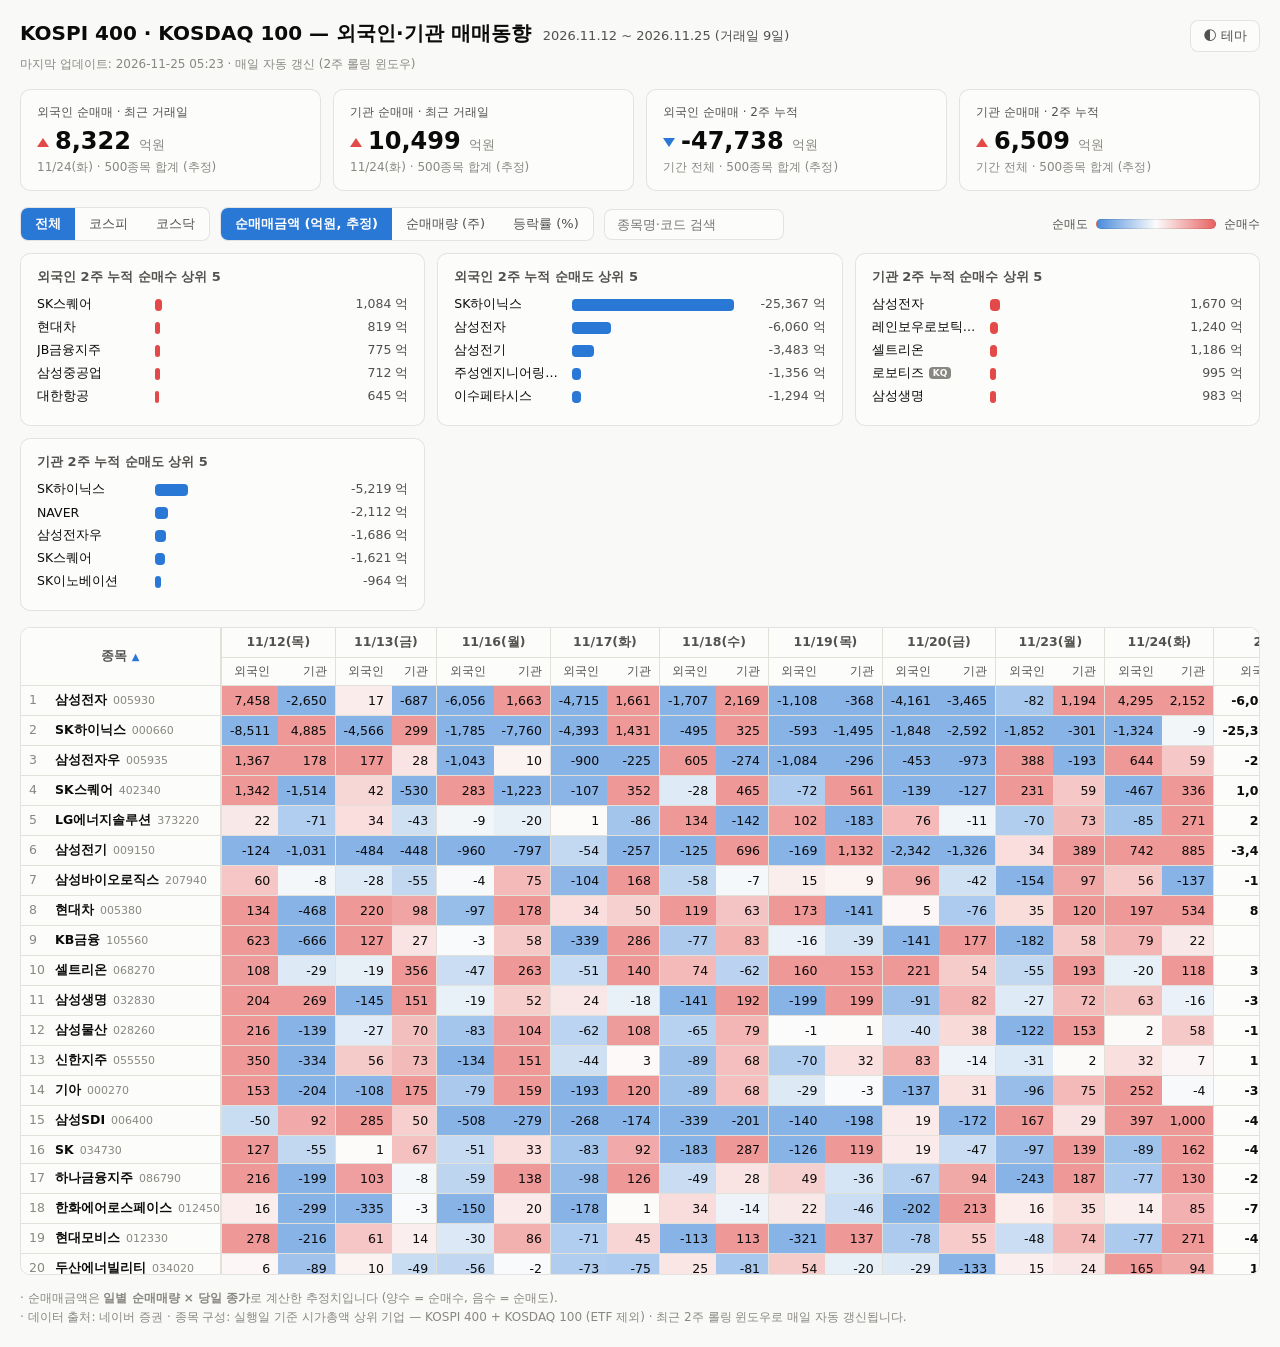
==== commit 13b9115e: "chore: update KOSPI 100 dashboard" ====
--- a/docs/kospi100/index.html
+++ b/docs/kospi100/index.html
@@ -260,7 +260,7 @@
 <div id="tip"></div>
 
 <script>
-const DATA = {"updated": "2026-11-24 06:42", "windowStart": "2026-11-11", "windowEnd": "2026-11-24", "dates": ["20261111", "20261112", "20261113", "20261116", "20261117", "20261118", "20261119", "20261120", "20261123"], "stocks": [{"rank": 1, "market": "KOSPI", "code": "005930", "name": "삼성전자", "mcap": "1,055조 8,379억원", "days": {"20261123": {"fq": -45179, "oq": 661271, "fv": -81.6, "ov": 1194.3, "close": 180600, "chg": -1.37}, "20261120": {"fq": -2299994, "oq": -1915397, "fv": -4160.7, "ov": -3465.0, "close": 180900, "chg": -8.13}, "20261119": {"fq": -561332, "oq": -186318, "fv": -1108.1, "ov": -367.8, "close": 197400, "chg": 1.39}, "20261118": {"fq": -869394, "oq": 1104534, "fv": -1707.5, "ov": 2169.3, "close": 196400, "chg": 3.21}, "20261117": {"fq": -2484383, "oq": 875284, "fv": -4715.4, "ov": 1661.3, "close": 189800, "chg": -3.56}, "20261116": {"fq": -3105597, "oq": 852610, "fv": -6055.9, "ov": 1662.6, "close": 195000, "chg": -5.34}, "20261113": {"fq": 8216, "oq": -328604, "fv": 17.2, "ov": -686.8, "close": 209000, "chg": 0.48}, "20261112": {"fq": 3611532, "oq": -1283117, "fv": 7457.8, "ov": -2649.6, "close": 206500, "chg": 0.24}, "20261111": {"fq": 2648292, "oq": -629449, "fv": 5508.4, "ov": -1309.3, "close": 208000, "chg": 4.58}}}, {"rank": 2, "market": "KOSPI", "code": "000660", "name": "SK하이닉스", "mcap": "778조 1,858억원", "days": {"20261123": {"fq": -168180, "oq": -27323, "fv": -1851.7, "ov": -300.8, "close": 1101000, "chg": -1.08}, "20261120": {"fq": -167982, "oq": -235664, "fv": -1847.8, "ov": -2592.3, "close": 1100000, "chg": -7.02}, "20261119": {"fq": -49813, "oq": -125618, "fv": -592.8, "ov": -1494.9, "close": 1190000, "chg": 4.02}, "20261118": {"fq": -42531, "oq": 27949, "fv": -495.1, "ov": 325.3, "close": 1164000, "chg": 6.01}, "20261117": {"fq": -399323, "oq": 130072, "fv": -4392.6, "ov": 1430.8, "close": 1100000, "chg": -1.79}, "20261116": {"fq": -159701, "oq": -694134, "fv": -1785.5, "ov": -7760.4, "close": 1118000, "chg": -8.06}, "20261113": {"fq": -370341, "oq": 24207, "fv": -4566.3, "ov": 298.5, "close": 1233000, "chg": -1.67}, "20261112": {"fq": -685802, "oq": 393605, "fv": -8510.8, "ov": 4884.6, "close": 1241000, "chg": -2.82}, "20261111": {"fq": 98654, "oq": -152520, "fv": 1273.6, "ov": -1969.0, "close": 1291000, "chg": 6.52}}}, {"rank": 3, "market": "KOSPI", "code": "005935", "name": "삼성전자우", "mcap": "115조 9,426억원", "days": {"20261123": {"fq": 268718, "oq": -133484, "fv": 388.3, "ov": -192.9, "close": 144500, "chg": 0.14}, "20261120": {"fq": -318379, "oq": -683024, "fv": -453.4, "ov": -972.6, "close": 142400, "chg": -9.59}, "20261119": {"fq": -684102, "oq": -186837, "fv": -1084.3, "ov": -296.1, "close": 158500, "chg": 0.32}, "20261118": {"fq": 380027, "oq": -171891, "fv": 605.4, "ov": -273.8, "close": 159300, "chg": 4.8}, "20261117": {"fq": -593128, "oq": -148387, "fv": -899.8, "ov": -225.1, "close": 151700, "chg": -5.95}, "20261116": {"fq": -651558, "oq": 5964, "fv": -1043.1, "ov": 9.5, "close": 160100, "chg": -6.1}, "20261113": {"fq": 103537, "oq": 16177, "fv": 177.2, "ov": 27.7, "close": 171100, "chg": 1.66}, "20261112": {"fq": 816894, "oq": 106209, "fv": 1366.7, "ov": 177.7, "close": 167300, "chg": 1.39}, "20261111": {"fq": -237653, "oq": -82172, "fv": -396.6, "ov": -137.1, "close": 166900, "chg": 4.97}}}, {"rank": 4, "market": "KOSPI", "code": "402340", "name": "SK스퀘어", "mcap": "91조 1,595억원", "days": {"20261123": {"fq": 33388, "oq": 8551, "fv": 230.7, "ov": 59.1, "close": 691000, "chg": 2.07}, "20261120": {"fq": -20725, "oq": -18835, "fv": -139.3, "ov": -126.6, "close": 672000, "chg": -9.07}, "20261119": {"fq": -9719, "oq": 75530, "fv": -72.2, "ov": 561.2, "close": 743000, "chg": 4.8}, "20261118": {"fq": -3852, "oq": 64974, "fv": -27.6, "ov": 465.2, "close": 716000, "chg": 5.45}, "20261117": {"fq": -15843, "oq": 52108, "fv": -106.9, "ov": 351.7, "close": 675000, "chg": -1.89}, "20261116": {"fq": 41448, "oq": -179375, "fv": 282.7, "ov": -1223.3, "close": 682000, "chg": -10.5}, "20261113": {"fq": 5418, "oq": -68971, "fv": 41.7, "ov": -530.4, "close": 769000, "chg": -2.78}, "20261112": {"fq": 173595, "oq": -195882, "fv": 1341.9, "ov": -1514.2, "close": 773000, "chg": -2.89}, "20261111": {"fq": 57151, "oq": -48795, "fv": 462.9, "ov": -395.2, "close": 810000, "chg": 6.58}}}, {"rank": 5, "market": "KOSPI", "code": "373220", "name": "LG에너지솔루션", "mcap": "68조 5,620억원", "days": {"20261123": {"fq": -23880, "oq": 25018, "fv": -70.0, "ov": 73.3, "close": 293000, "chg": -2.17}, "20261120": {"fq": 25500, "oq": -3557, "fv": 75.9, "ov": -10.6, "close": 297500, "chg": -1.49}, "20261119": {"fq": 33665, "oq": -60398, "fv": 102.2, "ov": -183.3, "close": 303500, "chg": -0.49}, "20261118": {"fq": 43647, "oq": -46337, "fv": 134.0, "ov": -142.3, "close": 307000, "chg": 0.49}, "20261117": {"fq": 252, "oq": -28301, "fv": 0.8, "ov": -86.2, "close": 304500, "chg": -4.4}, "20261116": {"fq": -2928, "oq": -6299, "fv": -9.3, "ov": -20.0, "close": 318000, "chg": -2.0}, "20261113": {"fq": 10338, "oq": -13217, "fv": 33.5, "ov": -42.9, "close": 324500, "chg": -1.52}, "20261112": {"fq": 6731, "oq": -21583, "fv": 22.0, "ov": -70.7, "close": 327500, "chg": -2.38}, "20261111": {"fq": -32843, "oq": 29444, "fv": -110.5, "ov": 99.1, "close": 336500, "chg": 1.82}}}, {"rank": 6, "market": "KOSPI", "code": "207940", "name": "삼성바이오로직스", "mcap": "59조 8,542억원", "days": {"20261123": {"fq": -11890, "oq": 7517, "fv": -153.7, "ov": 97.2, "close": 1293000, "chg": -4.58}, "20261120": {"fq": 7176, "oq": -3128, "fv": 95.9, "ov": -41.8, "close": 1336000, "chg": -2.84}, "20261119": {"fq": 1111, "oq": 640, "fv": 15.2, "ov": 8.8, "close": 1371000, "chg": 0.37}, "20261118": {"fq": -4225, "oq": -482, "fv": -58.2, "ov": -6.6, "close": 1378000, "chg": -2.55}, "20261117": {"fq": -7440, "oq": 11967, "fv": -104.2, "ov": 167.5, "close": 1400000, "chg": -1.62}, "20261116": {"fq": -307, "oq": 5264, "fv": -4.3, "ov": 74.5, "close": 1415000, "chg": 0.28}, "20261113": {"fq": -1976, "oq": -3895, "fv": -27.9, "ov": -55.0, "close": 1411000, "chg": -2.62}, "20261112": {"fq": 4161, "oq": -556, "fv": 60.2, "ov": -8.0, "close": 1447000, "chg": 1.19}, "20261111": {"fq": -4581, "oq": -4975, "fv": -65.8, "ov": -71.4, "close": 1436000, "chg": -2.18}}}, {"rank": 7, "market": "KOSPI", "code": "009150", "name": "삼성전기", "mcap": "59조 5,309억원", "days": {"20261123": {"fq": 4291, "oq": 48801, "fv": 34.2, "ov": 388.9, "close": 797000, "chg": 2.97}, "20261120": {"fq": -305391, "oq": -172853, "fv": -2342.3, "ov": -1325.8, "close": 767000, "chg": -13.33}, "20261119": {"fq": -19108, "oq": 128175, "fv": -168.7, "ov": 1131.8, "close": 883000, "chg": 9.01}, "20261118": {"fq": -15273, "oq": 84849, "fv": -125.2, "ov": 695.8, "close": 820000, "chg": 8.75}, "20261117": {"fq": -7256, "oq": -34388, "fv": -54.3, "ov": -257.2, "close": 748000, "chg": -4.71}, "20261116": {"fq": -123272, "oq": -102294, "fv": -960.3, "ov": -796.9, "close": 779000, "chg": -8.89}, "20261113": {"fq": -56033, "oq": -51852, "fv": -484.1, "ov": -448.0, "close": 864000, "chg": -2.48}, "20261112": {"fq": -14229, "oq": -118159, "fv": -124.2, "ov": -1031.5, "close": 873000, "chg": -5.42}, "20261111": {"fq": 39526, "oq": 37, "fv": 373.1, "ov": 0.3, "close": 944000, "chg": 7.03}}}, {"rank": 8, "market": "KOSPI", "code": "105560", "name": "KB금융", "mcap": "51조 4,297억원", "days": {"20261123": {"fq": -125627, "oq": 39794, "fv": -182.2, "ov": 57.7, "close": 145000, "chg": -4.86}, "20261120": {"fq": -92380, "oq": 115894, "fv": -141.4, "ov": 177.4, "close": 153100, "chg": 0.13}, "20261119": {"fq": -10307, "oq": -25096, "fv": -15.9, "ov": -38.8, "close": 154500, "chg": -1.21}, "20261118": {"fq": -49033, "oq": 53139, "fv": -76.6, "ov": 83.0, "close": 156200, "chg": -0.38}, "20261117": {"fq": -217030, "oq": 183013, "fv": -338.8, "ov": 285.7, "close": 156100, "chg": -3.4}, "20261116": {"fq": -1770, "oq": 35607, "fv": -2.9, "ov": 57.6, "close": 161700, "chg": 1.7}, "20261113": {"fq": 80459, "oq": 16901, "fv": 127.1, "ov": 26.7, "close": 158000, "chg": 4.08}, "20261112": {"fq": 409061, "oq": -437235, "fv": 623.0, "ov": -665.9, "close": 152300, "chg": -0.65}, "20261111": {"fq": 291130, "oq": -276842, "fv": 446.3, "ov": -424.4, "close": 153300, "chg": 0.39}}}, {"rank": 9, "market": "KOSPI", "code": "005380", "name": "현대차", "mcap": "50조 5,614억원", "days": {"20261123": {"fq": 14144, "oq": 48190, "fv": 35.1, "ov": 119.8, "close": 248500, "chg": -2.55}, "20261120": {"fq": 1948, "oq": -29938, "fv": 4.9, "ov": -75.7, "close": 253000, "chg": -5.42}, "20261119": {"fq": 64563, "oq": -52718, "fv": 172.7, "ov": -141.0, "close": 267500, "chg": 0.19}, "20261118": {"fq": 44426, "oq": 23366, "fv": 119.1, "ov": 62.6, "close": 268000, "chg": 3.47}, "20261117": {"fq": 13102, "oq": 19476, "fv": 33.7, "ov": 50.1, "close": 257000, "chg": -3.2}, "20261116": {"fq": -36662, "oq": 67571, "fv": -96.8, "ov": 178.4, "close": 264000, "chg": -2.04}, "20261113": {"fq": 81203, "oq": 36389, "fv": 219.7, "ov": 98.4, "close": 270500, "chg": 1.5}, "20261112": {"fq": 50119, "oq": -175453, "fv": 133.6, "ov": -467.6, "close": 266500, "chg": -2.2}, "20261111": {"fq": -34333, "oq": -73481, "fv": -94.4, "ov": -202.1, "close": 275000, "chg": 0.0}}}, {"rank": 10, "market": "KOSPI", "code": "068270", "name": "셀트리온", "mcap": "47조 62억원", "days": {"20261123": {"fq": -27363, "oq": 95482, "fv": -55.4, "ov": 193.4, "close": 202500, "chg": -4.93}, "20261120": {"fq": 104189, "oq": 25368, "fv": 221.4, "ov": 53.9, "close": 212500, "chg": -1.16}, "20261119": {"fq": 74695, "oq": 71364, "fv": 160.2, "ov": 153.1, "close": 214500, "chg": 3.37}, "20261118": {"fq": 35508, "oq": -29935, "fv": 73.7, "ov": -62.1, "close": 207500, "chg": -2.58}, "20261117": {"fq": -23989, "oq": 66368, "fv": -50.6, "ov": 140.0, "close": 211000, "chg": -1.63}, "20261116": {"fq": -22097, "oq": 122839, "fv": -47.3, "ov": 262.9, "close": 214000, "chg": 0.0}, "20261113": {"fq": -9149, "oq": 166776, "fv": -19.5, "ov": 356.1, "close": 213500, "chg": 1.91}, "20261112": {"fq": 51050, "oq": -13744, "fv": 107.5, "ov": -28.9, "close": 210500, "chg": 1.69}, "20261111": {"fq": 93199, "oq": -24229, "fv": 192.5, "ov": -50.0, "close": 206500, "chg": 1.72}}}, {"rank": 11, "market": "KOSPI", "code": "032830", "name": "삼성생명", "mcap": "45조 8,000억원", "days": {"20261123": {"fq": -12007, "oq": 31341, "fv": -27.5, "ov": 71.8, "close": 229000, "chg": -4.18}, "20261120": {"fq": -38312, "oq": 34440, "fv": -91.0, "ov": 81.8, "close": 237500, "chg": -7.05}, "20261119": {"fq": -77489, "oq": 77468, "fv": -198.8, "ov": 198.7, "close": 256500, "chg": 0.59}, "20261118": {"fq": -55428, "oq": 75597, "fv": -141.1, "ov": 192.4, "close": 254500, "chg": 5.17}, "20261117": {"fq": 10141, "oq": -7426, "fv": 24.3, "ov": -17.8, "close": 240000, "chg": -5.33}, "20261116": {"fq": -7336, "oq": 20525, "fv": -18.6, "ov": 52.1, "close": 254000, "chg": 0.79}, "20261113": {"fq": -57328, "oq": 59716, "fv": -145.3, "ov": 151.4, "close": 253500, "chg": 1.4}, "20261112": {"fq": 81147, "oq": 107269, "fv": 203.7, "ov": 269.2, "close": 251000, "chg": 1.41}, "20261111": {"fq": -52302, "oq": 51443, "fv": -130.5, "ov": 128.4, "close": 249500, "chg": 2.04}}}, {"rank": 12, "market": "KOSPI", "code": "028260", "name": "삼성물산", "mcap": "40조 5,419억원", "days": {"20261123": {"fq": -48828, "oq": 61351, "fv": -122.1, "ov": 153.4, "close": 250000, "chg": -3.1}, "20261120": {"fq": -15528, "oq": 14702, "fv": -39.7, "ov": 37.6, "close": 255500, "chg": -6.24}, "20261119": {"fq": -251, "oq": 185, "fv": -0.7, "ov": 0.5, "close": 274500, "chg": 1.29}, "20261118": {"fq": -23957, "oq": 28920, "fv": -65.4, "ov": 79.0, "close": 273000, "chg": 2.82}, "20261117": {"fq": -23599, "oq": 41079, "fv": -61.8, "ov": 107.6, "close": 262000, "chg": -5.24}, "20261116": {"fq": -30218, "oq": 37747, "fv": -83.4, "ov": 104.2, "close": 276000, "chg": -3.16}, "20261113": {"fq": -9467, "oq": 24358, "fv": -27.1, "ov": 69.8, "close": 286500, "chg": 0.7}, "20261112": {"fq": 75750, "oq": -48844, "fv": 216.3, "ov": -139.4, "close": 285500, "chg": 0.88}, "20261111": {"fq": 20286, "oq": -28246, "fv": 58.0, "ov": -80.8, "close": 286000, "chg": 2.51}}}, {"rank": 13, "market": "KOSPI", "code": "055550", "name": "신한지주", "mcap": "38조 2,365억원", "days": {"20261123": {"fq": -37808, "oq": 2420, "fv": -31.2, "ov": 2.0, "close": 82600, "chg": -4.18}, "20261120": {"fq": 96061, "oq": -15763, "fv": 82.9, "ov": -13.6, "close": 86300, "chg": 0.82}, "20261119": {"fq": -81813, "oq": 36887, "fv": -70.3, "ov": 31.7, "close": 85900, "chg": -1.26}, "20261118": {"fq": -102028, "oq": 78300, "fv": -89.0, "ov": 68.3, "close": 87200, "chg": -0.34}, "20261117": {"fq": -50109, "oq": 3153, "fv": -43.7, "ov": 2.8, "close": 87300, "chg": -3.75}, "20261116": {"fq": -147604, "oq": 165829, "fv": -134.2, "ov": 150.7, "close": 90900, "chg": 1.22}, "20261113": {"fq": 61943, "oq": 81583, "fv": 55.6, "ov": 73.3, "close": 89800, "chg": 5.65}, "20261112": {"fq": 408600, "oq": -390752, "fv": 349.8, "ov": -334.5, "close": 85600, "chg": -0.12}, "20261111": {"fq": -4855, "oq": -19974, "fv": -4.2, "ov": -17.1, "close": 85600, "chg": 0.12}}}, {"rank": 14, "market": "KOSPI", "code": "000270", "name": "기아", "mcap": "33조 8,098억원", "days": {"20261123": {"fq": -111070, "oq": 86045, "fv": -96.2, "ov": 74.5, "close": 86600, "chg": -1.81}, "20261120": {"fq": -157205, "oq": 35004, "fv": -137.4, "ov": 30.6, "close": 87400, "chg": -4.48}, "20261119": {"fq": -31904, "oq": -3272, "fv": -29.3, "ov": -3.0, "close": 91700, "chg": -0.54}, "20261118": {"fq": -96443, "oq": 73979, "fv": -89.2, "ov": 68.4, "close": 92500, "chg": 0.43}, "20261117": {"fq": -210728, "oq": 130372, "fv": -193.2, "ov": 119.6, "close": 91700, "chg": -3.47}, "20261116": {"fq": -83350, "oq": 167129, "fv": -79.1, "ov": 158.6, "close": 94900, "chg": 0.32}, "20261113": {"fq": -113760, "oq": 184676, "fv": -107.6, "ov": 174.7, "close": 94600, "chg": 1.07}, "20261112": {"fq": 162973, "oq": -218312, "fv": 152.5, "ov": -204.3, "close": 93600, "chg": -1.06}, "20261111": {"fq": -5465, "oq": -234015, "fv": -5.2, "ov": -222.3, "close": 95000, "chg": -1.14}}}, {"rank": 15, "market": "KOSPI", "code": "034730", "name": "SK", "mcap": "32조 9,162억원", "days": {"20261123": {"fq": -21269, "oq": 30516, "fv": -96.6, "ov": 138.5, "close": 454000, "chg": -1.73}, "20261120": {"fq": 4115, "oq": -10311, "fv": 18.8, "ov": -47.1, "close": 456500, "chg": -7.5}, "20261119": {"fq": -25352, "oq": 23876, "fv": -126.3, "ov": 118.9, "close": 498000, "chg": 1.53}, "20261118": {"fq": -37133, "oq": 58137, "fv": -183.3, "ov": 286.9, "close": 493500, "chg": 5.9}, "20261117": {"fq": -18017, "oq": 19927, "fv": -83.5, "ov": 92.4, "close": 463500, "chg": -2.52}, "20261116": {"fq": -10722, "oq": 6861, "fv": -51.3, "ov": 32.8, "close": 478500, "chg": -5.06}, "20261113": {"fq": 150, "oq": 13176, "fv": 0.8, "ov": 66.8, "close": 507000, "chg": 1.4}, "20261112": {"fq": 25390, "oq": -10996, "fv": 127.2, "ov": -55.1, "close": 501000, "chg": 1.62}, "20261111": {"fq": 6738, "oq": -78, "fv": 33.5, "ov": -0.4, "close": 497500, "chg": 3.65}}}, {"rank": 16, "market": "KOSPI", "code": "006400", "name": "삼성SDI", "mcap": "32조 3,551억원", "days": {"20261123": {"fq": 41657, "oq": 7154, "fv": 167.3, "ov": 28.7, "close": 401500, "chg": -0.25}, "20261120": {"fq": 4667, "oq": -43226, "fv": 18.6, "ov": -172.3, "close": 398500, "chg": -7.0}, "20261119": {"fq": -32527, "oq": -46095, "fv": -139.9, "ov": -198.2, "close": 430000, "chg": -1.04}, "20261118": {"fq": -77027, "oq": -45747, "fv": -339.3, "ov": -201.5, "close": 440500, "chg": -1.01}, "20261117": {"fq": -60879, "oq": -39418, "fv": -268.5, "ov": -173.8, "close": 441000, "chg": -4.65}, "20261116": {"fq": -109700, "oq": -60132, "fv": -508.5, "ov": -278.7, "close": 463500, "chg": -3.03}, "20261113": {"fq": 59424, "oq": 10505, "fv": 285.2, "ov": 50.4, "close": 480000, "chg": 1.48}, "20261112": {"fq": -10697, "oq": 19716, "fv": -49.9, "ov": 92.0, "close": 466500, "chg": -2.51}, "20261111": {"fq": 66910, "oq": 35664, "fv": 321.2, "ov": 171.2, "close": 480000, "chg": 5.26}}}, {"rank": 17, "market": "KOSPI", "code": "086790", "name": "하나금융지주", "mcap": "31조 7,519억원", "days": {"20261123": {"fq": -206303, "oq": 158477, "fv": -243.4, "ov": 187.0, "close": 118000, "chg": -4.76}, "20261120": {"fq": -53897, "oq": 75477, "fv": -66.9, "ov": 93.7, "close": 124200, "chg": 0.24}, "20261119": {"fq": 39732, "oq": -29053, "fv": 49.3, "ov": -36.0, "close": 124000, "chg": -0.16}, "20261118": {"fq": -39267, "oq": 22479, "fv": -48.7, "ov": 27.9, "close": 124000, "chg": -0.88}, "20261117": {"fq": -78987, "oq": 101275, "fv": -98.3, "ov": 126.0, "close": 124400, "chg": -1.89}, "20261116": {"fq": -46944, "oq": 109123, "fv": -59.5, "ov": 138.4, "close": 126800, "chg": 1.77}, "20261113": {"fq": 83259, "oq": -6582, "fv": 103.3, "ov": -8.2, "close": 124100, "chg": 2.99}, "20261112": {"fq": 178574, "oq": -164720, "fv": 215.7, "ov": -199.0, "close": 120800, "chg": 0.58}, "20261111": {"fq": 35023, "oq": 669, "fv": 41.7, "ov": 0.8, "close": 119200, "chg": 0.68}}}, {"rank": 18, "market": "KOSPI", "code": "012450", "name": "한화에어로스페이스", "mcap": "29조 9,583억원", "days": {"20261123": {"fq": 2770, "oq": 6073, "fv": 16.1, "ov": 35.3, "close": 581000, "chg": -3.97}, "20261120": {"fq": -33462, "oq": 35397, "fv": -201.8, "ov": 213.4, "close": 603000, "chg": -4.44}, "20261119": {"fq": 3515, "oq": -7311, "fv": 22.1, "ov": -46.1, "close": 630000, "chg": -0.32}, "20261118": {"fq": 5412, "oq": -2158, "fv": 34.3, "ov": -13.7, "close": 633000, "chg": 1.61}, "20261117": {"fq": -28862, "oq": 182, "fv": -178.4, "ov": 1.1, "close": 618000, "chg": -4.78}, "20261116": {"fq": -23149, "oq": 3021, "fv": -150.5, "ov": 19.6, "close": 650000, "chg": 1.4}, "20261113": {"fq": -52258, "oq": -475, "fv": -335.0, "ov": -3.0, "close": 641000, "chg": -1.99}, "20261112": {"fq": 2370, "oq": -45685, "fv": 15.5, "ov": -298.8, "close": 654000, "chg": -0.76}, "20261111": {"fq": -16673, "oq": -41505, "fv": -109.9, "ov": -273.5, "close": 659000, "chg": 0.0}}}, {"rank": 19, "market": "KOSPI", "code": "012330", "name": "현대모비스", "mcap": "28조 3,384억원", "days": {"20261123": {"fq": -15140, "oq": 23423, "fv": -47.8, "ov": 73.9, "close": 315500, "chg": -2.32}, "20261120": {"fq": -24139, "oq": 16966, "fv": -77.7, "ov": 54.6, "close": 322000, "chg": -5.71}, "20261119": {"fq": -93705, "oq": 39791, "fv": -321.4, "ov": 136.5, "close": 343000, "chg": -3.65}, "20261118": {"fq": -31733, "oq": 31548, "fv": -113.4, "ov": 112.8, "close": 357500, "chg": 3.32}, "20261117": {"fq": -20745, "oq": 12964, "fv": -71.2, "ov": 44.5, "close": 343000, "chg": -3.65}, "20261116": {"fq": -8595, "oq": 24286, "fv": -30.5, "ov": 86.1, "close": 354500, "chg": -0.28}, "20261113": {"fq": 17072, "oq": 3996, "fv": 61.0, "ov": 14.3, "close": 357500, "chg": 1.56}, "20261112": {"fq": 78644, "oq": -61135, "fv": 278.0, "ov": -216.1, "close": 353500, "chg": -0.28}, "20261111": {"fq": 15078, "oq": -26384, "fv": 53.5, "ov": -93.5, "close": 354500, "chg": 0.85}}}, {"rank": 20, "market": "KOSPI", "code": "034020", "name": "두산에너빌리티", "mcap": "25조 7,506억원", "days": {"20261123": {"fq": 36119, "oq": 59534, "fv": 14.5, "ov": 23.9, "close": 40200, "chg": -1.35}, "20261120": {"fq": -72384, "oq": -330427, "fv": -29.1, "ov": -133.0, "close": 40250, "chg": -8.11}, "20261119": {"fq": 122905, "oq": -45356, "fv": 53.9, "ov": -19.9, "close": 43850, "chg": 1.86}, "20261118": {"fq": 58366, "oq": -185887, "fv": 25.3, "ov": -80.7, "close": 43400, "chg": 1.88}, "20261117": {"fq": -172324, "oq": -177698, "fv": -72.6, "ov": -74.9, "close": 42150, "chg": -6.12}, "20261116": {"fq": -125941, "oq": -4538, "fv": -55.9, "ov": -2.0, "close": 44350, "chg": -5.34}, "20261113": {"fq": 20727, "oq": -104699, "fv": 9.8, "ov": -49.4, "close": 47150, "chg": -0.11}, "20261112": {"fq": 12376, "oq": -190032, "fv": 5.8, "ov": -88.6, "close": 46650, "chg": -1.48}, "20261111": {"fq": -246936, "oq": -440880, "fv": -118.3, "ov": -211.2, "close": 47900, "chg": 2.02}}}, {"rank": 21, "market": "KOSPI", "code": "329180", "name": "HD현대중공업", "mcap": "25조 2,432억원", "days": {"20261123": {"fq": 45603, "oq": -28142, "fv": 109.7, "ov": -67.7, "close": 240500, "chg": -2.63}, "20261120": {"fq": 43290, "oq": -48559, "fv": 106.9, "ov": -119.9, "close": 247000, "chg": -5.54}, "20261119": {"fq": -137, "oq": 2100, "fv": -0.4, "ov": 5.5, "close": 261000, "chg": 2.15}, "20261118": {"fq": 17455, "oq": -13053, "fv": 45.0, "ov": -33.7, "close": 258000, "chg": 0.58}, "20261117": {"fq": 5165, "oq": -4237, "fv": 13.1, "ov": -10.8, "close": 254500, "chg": -5.74}, "20261116": {"fq": 1395, "oq": 7207, "fv": 3.8, "ov": 19.4, "close": 269000, "chg": -0.74}, "20261113": {"fq": -127962, "oq": 153721, "fv": -348.1, "ov": 418.1, "close": 272000, "chg": 1.68}, "20261112": {"fq": 74390, "oq": -41030, "fv": 199.4, "ov": -110.0, "close": 268000, "chg": 2.1}, "20261111": {"fq": -22457, "oq": -63071, "fv": -59.2, "ov": -166.2, "close": 263500, "chg": -1.5}}}, {"rank": 22, "market": "KOSPI", "code": "035420", "name": "NAVER", "mcap": "22조 9,407억원", "days": {"20261123": {"fq": -129538, "oq": -328894, "fv": -195.3, "ov": -496.0, "close": 150800, "chg": -6.68}, "20261120": {"fq": -70450, "oq": -60469, "fv": -113.3, "ov": -97.2, "close": 160800, "chg": -4.46}, "20261119": {"fq": -32330, "oq": -66010, "fv": -54.7, "ov": -111.7, "close": 169200, "chg": -0.65}, "20261118": {"fq": 17793, "oq": -28957, "fv": 30.6, "ov": -49.7, "close": 171700, "chg": 1.0}, "20261117": {"fq": -49099, "oq": -18438, "fv": -82.8, "ov": -31.1, "close": 168600, "chg": -2.49}, "20261116": {"fq": 18786, "oq": -11136, "fv": 32.3, "ov": -19.1, "close": 171900, "chg": -0.35}, "20261113": {"fq": -58786, "oq": -347861, "fv": -102.1, "ov": -603.9, "close": 173600, "chg": -4.51}, "20261112": {"fq": -62255, "oq": -391750, "fv": -112.6, "ov": -708.7, "close": 180900, "chg": -6.9}, "20261111": {"fq": 47985, "oq": 125961, "fv": 93.8, "ov": 246.3, "close": 195500, "chg": 1.3}}}, {"rank": 23, "market": "KOSPI", "code": "316140", "name": "우리금융지주", "mcap": "22조 5,439억원", "days": {"20261123": {"fq": -326816, "oq": 57213, "fv": -100.0, "ov": 17.5, "close": 30600, "chg": -3.32}, "20261120": {"fq": -104778, "oq": 281705, "fv": -33.4, "ov": 89.7, "close": 31850, "chg": 0.31}, "20261119": {"fq": -214699, "oq": 224037, "fv": -68.4, "ov": 71.4, "close": 31850, "chg": -0.93}, "20261118": {"fq": -128473, "oq": 128262, "fv": -41.3, "ov": 41.2, "close": 32150, "chg": -1.38}, "20261117": {"fq": -586645, "oq": 579784, "fv": -190.4, "ov": 188.1, "close": 32450, "chg": -1.67}, "20261116": {"fq": -631713, "oq": 778347, "fv": -209.1, "ov": 257.6, "close": 33100, "chg": 1.85}, "20261113": {"fq": 56131, "oq": 321752, "fv": 18.2, "ov": 104.2, "close": 32400, "chg": 2.69}, "20261112": {"fq": 617973, "oq": -531114, "fv": 196.2, "ov": -168.6, "close": 31750, "chg": 0.79}, "20261111": {"fq": -42366, "oq": 63806, "fv": -13.3, "ov": 20.1, "close": 31500, "chg": 1.45}}}, {"rank": 24, "market": "KOSPI", "code": "000810", "name": "삼성화재", "mcap": "21조 5,871억원", "days": {"20261123": {"fq": -10833, "oq": 8939, "fv": -52.4, "ov": 43.2, "close": 483500, "chg": -5.38}, "20261120": {"fq": -1391, "oq": 2132, "fv": -7.1, "ov": 10.8, "close": 507000, "chg": -3.43}, "20261119": {"fq": -16010, "oq": 11655, "fv": -84.5, "ov": 61.5, "close": 528000, "chg": -2.58}, "20261118": {"fq": -15739, "oq": 21383, "fv": -84.7, "ov": 115.0, "close": 538000, "chg": 2.09}, "20261117": {"fq": -13056, "oq": 12704, "fv": -68.2, "ov": 66.3, "close": 522000, "chg": -3.69}, "20261116": {"fq": -35881, "oq": 42800, "fv": -194.8, "ov": 232.4, "close": 543000, "chg": 2.65}, "20261113": {"fq": -14308, "oq": 13213, "fv": -75.5, "ov": 69.8, "close": 528000, "chg": 0.57}, "20261112": {"fq": -2637, "oq": -15119, "fv": -13.9, "ov": -80.0, "close": 529000, "chg": -6.54}, "20261111": {"fq": 5115, "oq": -22560, "fv": 29.1, "ov": -128.1, "close": 568000, "chg": -5.18}}}, {"rank": 25, "market": "KOSPI", "code": "138040", "name": "메리츠금융지주", "mcap": "20조 5,335억원", "days": {"20261123": {"fq": -45691, "oq": 48002, "fv": -56.1, "ov": 58.9, "close": 122700, "chg": -2.54}, "20261120": {"fq": -9330, "oq": 38613, "fv": -11.7, "ov": 48.6, "close": 125900, "chg": 0.56}, "20261119": {"fq": -6064, "oq": 35047, "fv": -7.6, "ov": 43.9, "close": 125200, "chg": 1.13}, "20261118": {"fq": -20382, "oq": 37401, "fv": -25.1, "ov": 46.1, "close": 123300, "chg": 1.82}, "20261117": {"fq": 10678, "oq": -4004, "fv": 12.8, "ov": -4.8, "close": 119800, "chg": -1.32}, "20261116": {"fq": 19817, "oq": 6772, "fv": 24.0, "ov": 8.2, "close": 121300, "chg": 2.19}, "20261113": {"fq": 53950, "oq": 237, "fv": 64.0, "ov": 0.3, "close": 118600, "chg": 5.33}, "20261112": {"fq": -83580, "oq": -153042, "fv": -94.3, "ov": -172.6, "close": 112800, "chg": -12.9}, "20261111": {"fq": 16399, "oq": -9237, "fv": 20.4, "ov": -11.5, "close": 124300, "chg": -3.27}}}, {"rank": 26, "market": "KOSPI", "code": "066570", "name": "LG전자", "mcap": "20조 3,769억원", "days": {"20261123": {"fq": -48730, "oq": 74826, "fv": -61.0, "ov": 93.6, "close": 125100, "chg": -4.21}, "20261120": {"fq": -6936, "oq": 25630, "fv": -8.9, "ov": 33.0, "close": 128700, "chg": -5.3}, "20261119": {"fq": -25023, "oq": -574, "fv": -34.2, "ov": -0.8, "close": 136800, "chg": -0.15}, "20261118": {"fq": 40519, "oq": 48104, "fv": 55.7, "ov": 66.1, "close": 137400, "chg": 6.26}, "20261117": {"fq": 104164, "oq": -58650, "fv": 134.0, "ov": -75.4, "close": 128600, "chg": -2.35}, "20261116": {"fq": -8838, "oq": 35089, "fv": -11.5, "ov": 45.8, "close": 130600, "chg": -3.69}, "20261113": {"fq": -5297, "oq": -13595, "fv": -7.2, "ov": -18.5, "close": 135900, "chg": -0.95}, "20261112": {"fq": 43849, "oq": -64847, "fv": 59.9, "ov": -88.6, "close": 136600, "chg": -3.19}, "20261111": {"fq": 4069, "oq": -36167, "fv": 5.8, "ov": -51.6, "close": 142600, "chg": 1.86}}}, {"rank": 27, "market": "KOSPI", "code": "011200", "name": "HMM", "mcap": "20조 438억원", "days": {"20261123": {"fq": 162806, "oq": -17997, "fv": 34.6, "ov": -3.8, "close": 21250, "chg": -4.06}, "20261120": {"fq": 279238, "oq": -61040, "fv": 61.2, "ov": -13.4, "close": 21900, "chg": -2.88}, "20261119": {"fq": 302799, "oq": -29126, "fv": 68.1, "ov": -6.6, "close": 22500, "chg": 0.9}, "20261118": {"fq": 307665, "oq": 29694, "fv": 68.6, "ov": 6.6, "close": 22300, "chg": 3.0}, "20261117": {"fq": 51567, "oq": -38440, "fv": 11.1, "ov": -8.3, "close": 21550, "chg": -2.71}, "20261116": {"fq": 253736, "oq": 269742, "fv": 55.8, "ov": 59.3, "close": 22000, "chg": 2.56}, "20261113": {"fq": 361701, "oq": 103, "fv": 77.0, "ov": 0.0, "close": 21300, "chg": 2.9}, "20261112": {"fq": 492300, "oq": -593144, "fv": 103.9, "ov": -125.2, "close": 21100, "chg": 5.5}, "20261111": {"fq": -193811, "oq": -326510, "fv": -38.9, "ov": -65.5, "close": 20050, "chg": -1.47}}}, {"rank": 28, "market": "KOSPI", "code": "005490", "name": "POSCO홀딩스", "mcap": "19조 3,746억원", "days": {"20261123": {"fq": -15052, "oq": -6230, "fv": -36.8, "ov": -15.2, "close": 244500, "chg": -2.98}, "20261120": {"fq": -1015, "oq": -29332, "fv": -2.6, "ov": -73.9, "close": 252000, "chg": -2.89}, "20261119": {"fq": 4612, "oq": -15863, "fv": 12.1, "ov": -41.5, "close": 261500, "chg": 0.0}, "20261118": {"fq": 4316, "oq": 3482, "fv": 11.4, "ov": 9.2, "close": 265000, "chg": 1.34}, "20261117": {"fq": -23170, "oq": -4614, "fv": -60.4, "ov": -12.0, "close": 260500, "chg": -2.98}, "20261116": {"fq": -25274, "oq": 13019, "fv": -67.6, "ov": 34.8, "close": 267500, "chg": -2.73}, "20261113": {"fq": -11847, "oq": 26151, "fv": -32.6, "ov": 71.9, "close": 275000, "chg": 0.0}, "20261112": {"fq": -58345, "oq": 27484, "fv": -161.0, "ov": 75.9, "close": 276000, "chg": -0.18}, "20261111": {"fq": -731, "oq": 8815, "fv": -2.0, "ov": 24.4, "close": 276500, "chg": 2.03}}}, {"rank": 29, "market": "KOSPI", "code": "033780", "name": "KT&G", "mcap": "18조 6,236억원", "days": {"20261123": {"fq": -55615, "oq": -4189, "fv": -99.8, "ov": -7.5, "close": 179400, "chg": -0.88}, "20261120": {"fq": -52306, "oq": -19856, "fv": -94.7, "ov": -36.0, "close": 181100, "chg": -0.77}, "20261119": {"fq": -43547, "oq": -24611, "fv": -79.5, "ov": -44.9, "close": 182500, "chg": 0.27}, "20261118": {"fq": -74614, "oq": 11902, "fv": -135.7, "ov": 21.6, "close": 181900, "chg": 0.11}, "20261117": {"fq": -102528, "oq": 25626, "fv": -186.0, "ov": 46.5, "close": 181400, "chg": 0.28}, "20261116": {"fq": -114242, "oq": 46082, "fv": -207.8, "ov": 83.8, "close": 181900, "chg": 3.35}, "20261113": {"fq": -103497, "oq": 29013, "fv": -182.7, "ov": 51.2, "close": 176500, "chg": 2.98}, "20261112": {"fq": -14366, "oq": -92497, "fv": -24.9, "ov": -160.5, "close": 173500, "chg": 0.23}, "20261111": {"fq": -102324, "oq": -25292, "fv": -177.8, "ov": -44.0, "close": 173800, "chg": -1.08}}}, {"rank": 30, "market": "KOSPI", "code": "010120", "name": "LS ELECTRIC", "mcap": "16조 8,000억원", "days": {"20261123": {"fq": 60319, "oq": 21591, "fv": 67.6, "ov": 24.2, "close": 112000, "chg": 2.1}, "20261120": {"fq": -56224, "oq": -43685, "fv": -60.9, "ov": -47.4, "close": 108400, "chg": -10.26}, "20261119": {"fq": -7062, "oq": 32815, "fv": -8.6, "ov": 39.7, "close": 121100, "chg": 4.4}, "20261118": {"fq": 82738, "oq": -40523, "fv": 97.1, "ov": -47.5, "close": 117300, "chg": 3.26}, "20261117": {"fq": 9596, "oq": -30138, "fv": 10.8, "ov": -34.0, "close": 112800, "chg": -4.89}, "20261116": {"fq": -103241, "oq": 3294, "fv": -121.9, "ov": 3.9, "close": 118100, "chg": -4.22}, "20261113": {"fq": 18708, "oq": 16975, "fv": 23.4, "ov": 21.2, "close": 124900, "chg": 0.32}, "20261112": {"fq": 91045, "oq": 12633, "fv": 111.8, "ov": 15.5, "close": 122800, "chg": 0.74}, "20261111": {"fq": -42431, "oq": -168041, "fv": -52.7, "ov": -208.9, "close": 124300, "chg": 2.73}}}, {"rank": 31, "market": "KOSPI", "code": "015760", "name": "한국전력", "mcap": "15조 9,849억원", "days": {"20261123": {"fq": 57060, "oq": 88645, "fv": 14.2, "ov": 22.1, "close": 24900, "chg": -2.54}, "20261120": {"fq": 459464, "oq": 225213, "fv": 117.4, "ov": 57.5, "close": 25550, "chg": 1.19}, "20261119": {"fq": 15283, "oq": -58156, "fv": 3.9, "ov": -14.7, "close": 25350, "chg": 1.0}, "20261118": {"fq": -271260, "oq": 155858, "fv": -68.5, "ov": 39.4, "close": 25250, "chg": 0.6}, "20261117": {"fq": -386139, "oq": -98528, "fv": -96.0, "ov": -24.5, "close": 24850, "chg": -7.28}, "20261116": {"fq": -186469, "oq": -104717, "fv": -49.3, "ov": -27.7, "close": 26450, "chg": -4.34}, "20261113": {"fq": -1806698, "oq": -1449705, "fv": -498.6, "ov": -400.1, "close": 27600, "chg": -9.95}, "20261112": {"fq": 235494, "oq": -35942, "fv": 70.1, "ov": -10.7, "close": 29750, "chg": -2.3}, "20261111": {"fq": -126674, "oq": 178747, "fv": -38.8, "ov": 54.8, "close": 30650, "chg": 0.16}}}, {"rank": 32, "market": "KOSPI", "code": "096770", "name": "SK이노베이션", "mcap": "15조 5,021억원", "days": {"20261123": {"fq": 68974, "oq": -136027, "fv": 63.2, "ov": -124.7, "close": 91700, "chg": -2.86}, "20261120": {"fq": 118666, "oq": -183217, "fv": 111.8, "ov": -172.6, "close": 94200, "chg": -4.17}, "20261119": {"fq": 53267, "oq": -315844, "fv": 52.9, "ov": -313.6, "close": 99300, "chg": -4.52}, "20261118": {"fq": 39523, "oq": -9062, "fv": 41.3, "ov": -9.5, "close": 104400, "chg": 1.36}, "20261117": {"fq": -6965, "oq": -14234, "fv": -7.1, "ov": -14.6, "close": 102300, "chg": -4.3}, "20261116": {"fq": 1562, "oq": -44346, "fv": 1.7, "ov": -47.1, "close": 106100, "chg": -2.84}, "20261113": {"fq": -30489, "oq": -45684, "fv": -33.4, "ov": -50.0, "close": 109400, "chg": 1.86}, "20261112": {"fq": 63085, "oq": -146482, "fv": 68.3, "ov": -158.6, "close": 108300, "chg": -2.08}, "20261111": {"fq": -10247, "oq": -49282, "fv": -11.4, "ov": -54.9, "close": 111400, "chg": 1.55}}}, {"rank": 33, "market": "KOSPI", "code": "298040", "name": "효성중공업", "mcap": "15조 4,881억원", "days": {"20261123": {"fq": 2327, "oq": 596, "fv": 38.7, "ov": 9.9, "close": 1661000, "chg": -1.07}, "20261120": {"fq": -5733, "oq": -2398, "fv": -94.7, "ov": -39.6, "close": 1651000, "chg": -8.07}, "20261119": {"fq": 7362, "oq": 5233, "fv": 131.4, "ov": 93.4, "close": 1785000, "chg": 6.25}, "20261118": {"fq": 1635, "oq": 826, "fv": 27.7, "ov": 14.0, "close": 1696000, "chg": 3.04}, "20261117": {"fq": -3275, "oq": -3692, "fv": -53.4, "ov": -60.2, "close": 1630000, "chg": -6.48}, "20261116": {"fq": -2669, "oq": 190, "fv": -46.2, "ov": 3.3, "close": 1730000, "chg": -4.26}, "20261113": {"fq": -2746, "oq": 3464, "fv": -50.0, "ov": 63.1, "close": 1821000, "chg": -0.87}, "20261112": {"fq": 7010, "oq": 4110, "fv": 127.0, "ov": 74.5, "close": 1812000, "chg": 1.06}, "20261111": {"fq": 2507, "oq": -1663, "fv": 45.1, "ov": -29.9, "close": 1800000, "chg": 3.09}}}, {"rank": 34, "market": "KOSPI", "code": "010130", "name": "고려아연", "mcap": "15조 2,790억원", "days": {"20261123": {"fq": -1575, "oq": 3212, "fv": -11.5, "ov": 23.5, "close": 732000, "chg": -1.74}, "20261120": {"fq": -797, "oq": -3244, "fv": -5.9, "ov": -24.1, "close": 742000, "chg": -6.31}, "20261119": {"fq": -4395, "oq": -4112, "fv": -35.1, "ov": -32.9, "close": 799000, "chg": 0.0}, "20261118": {"fq": 2723, "oq": -9517, "fv": 21.9, "ov": -76.5, "close": 804000, "chg": -1.35}, "20261117": {"fq": -4180, "oq": -815, "fv": -34.0, "ov": -6.6, "close": 813000, "chg": -5.13}, "20261116": {"fq": -1805, "oq": -786, "fv": -15.5, "ov": -6.8, "close": 860000, "chg": -0.69}, "20261113": {"fq": -4229, "oq": 2186, "fv": -37.0, "ov": 19.1, "close": 876000, "chg": -2.88}, "20261112": {"fq": 2899, "oq": -9144, "fv": 26.1, "ov": -82.2, "close": 899000, "chg": -2.18}, "20261111": {"fq": 3861, "oq": -11526, "fv": 35.7, "ov": -106.6, "close": 925000, "chg": -4.34}}}, {"rank": 35, "market": "KOSPI", "code": "009540", "name": "HD한국조선해양", "mcap": "15조 1,808억원", "days": {"20261123": {"fq": 27967, "oq": -16378, "fv": 60.0, "ov": -35.1, "close": 214500, "chg": -3.6}, "20261120": {"fq": 10361, "oq": -6035, "fv": 22.9, "ov": -13.4, "close": 221500, "chg": -4.11}, "20261119": {"fq": -12864, "oq": 13435, "fv": -29.8, "ov": 31.1, "close": 231500, "chg": 1.09}, "20261118": {"fq": 2728, "oq": -8314, "fv": 6.3, "ov": -19.2, "close": 231000, "chg": -0.86}, "20261117": {"fq": -2675, "oq": 16290, "fv": -6.2, "ov": 37.5, "close": 230000, "chg": -3.77}, "20261116": {"fq": -17917, "oq": 29955, "fv": -42.6, "ov": 71.3, "close": 238000, "chg": 0.21}, "20261113": {"fq": 15200, "oq": -15255, "fv": 36.3, "ov": -36.4, "close": 238500, "chg": 0.21}, "20261112": {"fq": 37530, "oq": -45436, "fv": 89.3, "ov": -108.1, "close": 238000, "chg": -0.83}, "20261111": {"fq": 19197, "oq": -29824, "fv": 46.4, "ov": -72.0, "close": 241500, "chg": -1.43}}}, {"rank": 36, "market": "KOSPI", "code": "024110", "name": "기업은행", "mcap": "14조 7,125억원", "days": {"20261123": {"fq": -364269, "oq": 148072, "fv": -67.2, "ov": 27.3, "close": 18450, "chg": -3.45}, "20261120": {"fq": -44141, "oq": 84824, "fv": -8.4, "ov": 16.2, "close": 19110, "chg": -0.62}, "20261119": {"fq": 101755, "oq": -55646, "fv": 19.5, "ov": -10.7, "close": 19170, "chg": 0.1}, "20261118": {"fq": -132288, "oq": 153104, "fv": -25.3, "ov": 29.3, "close": 19160, "chg": 0.0}, "20261117": {"fq": -58151, "oq": 147028, "fv": -11.1, "ov": 28.0, "close": 19040, "chg": -0.83}, "20261116": {"fq": 60281, "oq": 182690, "fv": 11.6, "ov": 35.1, "close": 19200, "chg": 0.42}, "20261113": {"fq": 8391, "oq": 15373, "fv": 1.6, "ov": 2.9, "close": 19030, "chg": 0.16}, "20261112": {"fq": -118151, "oq": -30895, "fv": -22.4, "ov": -5.9, "close": 18980, "chg": -0.21}, "20261111": {"fq": -144502, "oq": -52274, "fv": -27.5, "ov": -9.9, "close": 19020, "chg": -0.26}}}, {"rank": 37, "market": "KOSPI", "code": "042700", "name": "한미반도체", "mcap": "14조 6,876억원", "days": {"20261123": {"fq": 82980, "oq": -39760, "fv": 127.9, "ov": -61.3, "close": 154100, "chg": 0.2}, "20261120": {"fq": 10606, "oq": -156782, "fv": 16.1, "ov": -237.7, "close": 151600, "chg": -12.06}, "20261119": {"fq": -61402, "oq": 27680, "fv": -105.6, "ov": 47.6, "close": 171900, "chg": 2.5}, "20261118": {"fq": 51085, "oq": -55770, "fv": 86.7, "ov": -94.7, "close": 169800, "chg": 2.72}, "20261117": {"fq": -34264, "oq": 18680, "fv": -56.3, "ov": 30.7, "close": 164400, "chg": -3.12}, "20261116": {"fq": 36734, "oq": -83694, "fv": 62.1, "ov": -141.4, "close": 169000, "chg": -6.99}, "20261113": {"fq": 59261, "oq": -36980, "fv": 108.1, "ov": -67.5, "close": 182400, "chg": 0.27}, "20261112": {"fq": 97579, "oq": -146980, "fv": 175.3, "ov": -264.0, "close": 179600, "chg": -2.39}, "20261111": {"fq": -11311, "oq": 49554, "fv": -21.1, "ov": 92.5, "close": 186700, "chg": 7.67}}}, {"rank": 38, "market": "KOSPI", "code": "180640", "name": "한진칼", "mcap": "14조 4,540억원", "days": {"20261123": {"fq": -29064, "oq": 18724, "fv": -62.9, "ov": 40.5, "close": 216500, "chg": -8.26}, "20261120": {"fq": 18318, "oq": 29424, "fv": 43.4, "ov": 69.7, "close": 237000, "chg": 9.72}, "20261119": {"fq": 4241, "oq": -3532, "fv": 9.2, "ov": -7.6, "close": 216500, "chg": -2.7}, "20261118": {"fq": 52171, "oq": 573, "fv": 116.1, "ov": 1.3, "close": 222500, "chg": 3.25}, "20261117": {"fq": 7529, "oq": 17702, "fv": 16.0, "ov": 37.6, "close": 212500, "chg": -1.39}, "20261116": {"fq": 32885, "oq": 61063, "fv": 72.0, "ov": 133.7, "close": 219000, "chg": 7.62}, "20261113": {"fq": 133671, "oq": 17422, "fv": 267.3, "ov": 34.8, "close": 200000, "chg": -1.48}, "20261112": {"fq": -31493, "oq": 30869, "fv": -62.4, "ov": 61.1, "close": 198000, "chg": -2.94}, "20261111": {"fq": -29131, "oq": 45160, "fv": -57.2, "ov": 88.6, "close": 196200, "chg": -17.91}}}, {"rank": 39, "market": "KOSPI", "code": "086280", "name": "현대글로비스", "mcap": "14조 2,800억원", "days": {"20261123": {"fq": 2471, "oq": -6811, "fv": 4.7, "ov": -13.0, "close": 190400, "chg": -6.89}, "20261120": {"fq": 34620, "oq": 13906, "fv": 70.1, "ov": 28.2, "close": 202500, "chg": -0.49}, "20261119": {"fq": 3522, "oq": -482, "fv": 7.2, "ov": -1.0, "close": 203500, "chg": -0.25}, "20261118": {"fq": 20241, "oq": -7730, "fv": 40.9, "ov": -15.6, "close": 202000, "chg": 0.5}, "20261117": {"fq": -3791, "oq": 4577, "fv": -7.6, "ov": 9.1, "close": 199800, "chg": -3.48}, "20261116": {"fq": 6531, "oq": 24786, "fv": 13.4, "ov": 50.8, "close": 205000, "chg": 0.24}, "20261113": {"fq": 17811, "oq": -2962, "fv": 36.2, "ov": -6.0, "close": 203000, "chg": -1.22}, "20261112": {"fq": 42724, "oq": 4631, "fv": 86.7, "ov": 9.4, "close": 203000, "chg": 1.25}, "20261111": {"fq": -779, "oq": 8385, "fv": -1.6, "ov": 16.8, "close": 200500, "chg": 0.75}}}, {"rank": 40, "market": "KOSPI", "code": "017670", "name": "SK텔레콤", "mcap": "14조 687억원", "days": {"20261123": {"fq": -46825, "oq": -120820, "fv": -30.7, "ov": -79.1, "close": 65500, "chg": -6.03}, "20261120": {"fq": -406848, "oq": -402319, "fv": -281.5, "ov": -278.4, "close": 69200, "chg": -13.72}, "20261119": {"fq": 61843, "oq": -257950, "fv": 50.8, "ov": -212.0, "close": 82200, "chg": -0.48}, "20261118": {"fq": 146221, "oq": -133363, "fv": 121.8, "ov": -111.1, "close": 83300, "chg": 0.48}, "20261117": {"fq": 119735, "oq": 4645, "fv": 99.3, "ov": 3.9, "close": 82900, "chg": -1.19}, "20261116": {"fq": -161380, "oq": 277032, "fv": -136.0, "ov": 233.5, "close": 84300, "chg": 0.48}, "20261113": {"fq": 145442, "oq": 81202, "fv": 123.0, "ov": 68.7, "close": 84600, "chg": 3.8}, "20261112": {"fq": 153817, "oq": -142693, "fv": 124.3, "ov": -115.3, "close": 80800, "chg": -2.3}, "20261111": {"fq": -24098, "oq": 179831, "fv": -20.0, "ov": 149.4, "close": 83100, "chg": 1.96}}}, {"rank": 41, "market": "KOSPI", "code": "267260", "name": "HD현대일렉트릭", "mcap": "13조 8,781억원", "days": {"20261123": {"fq": -21313, "oq": 24481, "fv": -82.1, "ov": 94.3, "close": 385000, "chg": -0.39}, "20261120": {"fq": -17316, "oq": 8473, "fv": -66.8, "ov": 32.7, "close": 386000, "chg": -7.1}, "20261119": {"fq": 17736, "oq": -2090, "fv": 74.0, "ov": -8.7, "close": 417000, "chg": 9.02}, "20261118": {"fq": 10064, "oq": -9805, "fv": 39.0, "ov": -38.0, "close": 388000, "chg": 2.51}, "20261117": {"fq": 2503, "oq": -7404, "fv": 9.4, "ov": -27.9, "close": 376500, "chg": -6.11}, "20261116": {"fq": -17744, "oq": 18479, "fv": -71.1, "ov": 74.0, "close": 400500, "chg": -3.73}, "20261113": {"fq": 7118, "oq": -8982, "fv": 30.1, "ov": -38.0, "close": 423000, "chg": 0.48}, "20261112": {"fq": 65361, "oq": -50477, "fv": 275.5, "ov": -212.8, "close": 421500, "chg": 4.07}, "20261111": {"fq": 18561, "oq": -18611, "fv": 76.5, "ov": -76.7, "close": 412000, "chg": 4.57}}}, {"rank": 42, "market": "KOSPI", "code": "018260", "name": "삼성에스디에스", "mcap": "13조 8,429억원", "days": {"20261123": {"fq": 8205, "oq": -246674, "fv": 14.7, "ov": -441.3, "close": 178900, "chg": -14.61}, "20261120": {"fq": 25724, "oq": 13767, "fv": 53.1, "ov": 28.4, "close": 206500, "chg": -3.73}, "20261119": {"fq": -90294, "oq": 30483, "fv": -195.0, "ov": 65.8, "close": 216000, "chg": -6.49}, "20261118": {"fq": -6317, "oq": 40474, "fv": -14.6, "ov": 93.7, "close": 231500, "chg": 2.43}, "20261117": {"fq": 10528, "oq": 6552, "fv": 23.6, "ov": 14.7, "close": 224000, "chg": -2.18}, "20261116": {"fq": -19055, "oq": 35006, "fv": -43.4, "ov": 79.6, "close": 227500, "chg": -2.99}, "20261113": {"fq": 17597, "oq": 4414, "fv": 41.4, "ov": 10.4, "close": 235500, "chg": 2.17}, "20261112": {"fq": 23073, "oq": 28811, "fv": 52.6, "ov": 65.7, "close": 228000, "chg": -1.08}, "20261111": {"fq": -18908, "oq": 21349, "fv": -43.9, "ov": 49.5, "close": 232000, "chg": -0.22}}}, {"rank": 43, "market": "KOSPI", "code": "051910", "name": "LG화학", "mcap": "13조 7,090억원", "days": {"20261123": {"fq": 1250, "oq": -32099, "fv": 2.4, "ov": -62.3, "close": 194200, "chg": -4.33}, "20261120": {"fq": 17282, "oq": -25593, "fv": 34.9, "ov": -51.7, "close": 202000, "chg": -3.58}, "20261119": {"fq": 18761, "oq": -16718, "fv": 39.4, "ov": -35.1, "close": 210000, "chg": 0.96}, "20261118": {"fq": -5363, "oq": -41609, "fv": -11.3, "ov": -87.6, "close": 210500, "chg": -1.86}, "20261117": {"fq": -17296, "oq": -31601, "fv": -37.1, "ov": -67.8, "close": 214500, "chg": -5.51}, "20261116": {"fq": -13676, "oq": -1193, "fv": -30.9, "ov": -2.7, "close": 226000, "chg": -2.59}, "20261113": {"fq": -31154, "oq": -6900, "fv": -72.1, "ov": -16.0, "close": 231500, "chg": -4.14}, "20261112": {"fq": -44081, "oq": 36964, "fv": -106.0, "ov": 88.9, "close": 240500, "chg": -2.04}, "20261111": {"fq": 16812, "oq": -3575, "fv": 41.3, "ov": -8.8, "close": 245500, "chg": 3.15}}}, {"rank": 44, "market": "KOSPI", "code": "003670", "name": "포스코퓨처엠", "mcap": "13조 6,266억원", "days": {"20261123": {"fq": -8315, "oq": 4047, "fv": -12.7, "ov": 6.2, "close": 153200, "chg": -3.95}, "20261120": {"fq": 16565, "oq": -33446, "fv": 26.1, "ov": -52.7, "close": 157600, "chg": -5.06}, "20261119": {"fq": 21982, "oq": -24029, "fv": 36.6, "ov": -40.0, "close": 166400, "chg": 0.18}, "20261118": {"fq": 21531, "oq": -14028, "fv": 36.0, "ov": -23.5, "close": 167300, "chg": 0.97}, "20261117": {"fq": -5176, "oq": -1280, "fv": -8.5, "ov": -2.1, "close": 164600, "chg": -3.4}, "20261116": {"fq": -22392, "oq": 11150, "fv": -38.0, "ov": 18.9, "close": 169900, "chg": -1.91}, "20261113": {"fq": -7569, "oq": 13052, "fv": -13.2, "ov": 22.8, "close": 174600, "chg": 0.06}, "20261112": {"fq": -25814, "oq": 6460, "fv": -44.6, "ov": 11.1, "close": 172600, "chg": -2.82}, "20261111": {"fq": 8659, "oq": 57730, "fv": 15.3, "ov": 102.3, "close": 177200, "chg": 4.85}}}, {"rank": 45, "market": "KOSPI", "code": "035720", "name": "카카오", "mcap": "12조 8,913억원", "days": {"20261123": {"fq": -443970, "oq": -26804, "fv": -129.2, "ov": -7.8, "close": 29100, "chg": -6.13}, "20261120": {"fq": -218784, "oq": -57985, "fv": -67.1, "ov": -17.8, "close": 30650, "chg": -3.92}, "20261119": {"fq": -344347, "oq": 114646, "fv": -109.8, "ov": 36.6, "close": 31900, "chg": 0.31}, "20261118": {"fq": -191962, "oq": -39991, "fv": -61.4, "ov": -12.8, "close": 32000, "chg": 0.95}, "20261117": {"fq": -445150, "oq": 160520, "fv": -140.4, "ov": 50.6, "close": 31550, "chg": -2.77}, "20261116": {"fq": -39952, "oq": 105449, "fv": -12.9, "ov": 34.2, "close": 32400, "chg": 2.21}, "20261113": {"fq": -251728, "oq": 202263, "fv": -80.3, "ov": 64.5, "close": 31900, "chg": 0.63}, "20261112": {"fq": 179258, "oq": -346089, "fv": 57.1, "ov": -110.2, "close": 31850, "chg": -0.47}, "20261111": {"fq": -165320, "oq": -231909, "fv": -52.9, "ov": -74.2, "close": 32000, "chg": -0.16}}}, {"rank": 46, "market": "KOSPI", "code": "010140", "name": "삼성중공업", "mcap": "12조 7,864억원", "days": {"20261123": {"fq": 395227, "oq": -194253, "fv": 57.4, "ov": -28.2, "close": 14530, "chg": -3.9}, "20261120": {"fq": -219599, "oq": -206756, "fv": -33.0, "ov": -31.1, "close": 15030, "chg": -6.93}, "20261119": {"fq": 468021, "oq": -29705, "fv": 75.3, "ov": -4.8, "close": 16090, "chg": 2.09}, "20261118": {"fq": 25006, "oq": -140926, "fv": 4.0, "ov": -22.3, "close": 15830, "chg": -1.06}, "20261117": {"fq": -143642, "oq": -60029, "fv": -22.8, "ov": -9.5, "close": 15840, "chg": -5.15}, "20261116": {"fq": 79106, "oq": 409930, "fv": 13.1, "ov": 68.1, "close": 16610, "chg": 0.0}, "20261113": {"fq": 1955704, "oq": -2618823, "fv": 324.5, "ov": -434.5, "close": 16590, "chg": 0.18}, "20261112": {"fq": 1615106, "oq": -1077442, "fv": 267.5, "ov": -178.4, "close": 16560, "chg": 0.42}, "20261111": {"fq": -115443, "oq": -9000, "fv": -19.1, "ov": -1.5, "close": 16520, "chg": 0.43}}}, {"rank": 47, "market": "KOSPI", "code": "003550", "name": "LG", "mcap": "12조 7,152억원", "days": {"20261123": {"fq": 10076, "oq": -13390, "fv": 8.5, "ov": -11.3, "close": 84100, "chg": -4.32}, "20261120": {"fq": 34150, "oq": -27029, "fv": 29.9, "ov": -23.7, "close": 87700, "chg": -2.88}, "20261119": {"fq": 3464, "oq": 939, "fv": 3.1, "ov": 0.9, "close": 90600, "chg": 0.11}, "20261118": {"fq": 21903, "oq": 3796, "fv": 19.7, "ov": 3.4, "close": 90000, "chg": 3.45}, "20261117": {"fq": -1860, "oq": 7602, "fv": -1.6, "ov": 6.6, "close": 86300, "chg": -2.27}, "20261116": {"fq": 19512, "oq": 10378, "fv": 17.1, "ov": 9.1, "close": 87600, "chg": 0.92}, "20261113": {"fq": 113534, "oq": -146920, "fv": 98.1, "ov": -126.9, "close": 86400, "chg": -2.81}, "20261112": {"fq": 58990, "oq": -58098, "fv": 52.3, "ov": -51.5, "close": 88700, "chg": -2.1}, "20261111": {"fq": 19458, "oq": -36978, "fv": 17.7, "ov": -33.7, "close": 91100, "chg": 0.0}}}, {"rank": 48, "market": "KOSPI", "code": "042660", "name": "한화오션", "mcap": "12조 3,791억원", "days": {"20261123": {"fq": 210322, "oq": -236122, "fv": 85.0, "ov": -95.4, "close": 40400, "chg": -4.04}, "20261120": {"fq": 21435, "oq": -110069, "fv": 9.0, "ov": -46.1, "close": 41900, "chg": -6.89}, "20261119": {"fq": 50218, "oq": -42123, "fv": 22.6, "ov": -19.0, "close": 45100, "chg": 0.89}, "20261118": {"fq": 118633, "oq": -88111, "fv": 53.4, "ov": -39.7, "close": 45050, "chg": 0.45}, "20261117": {"fq": -14171, "oq": -23588, "fv": -6.3, "ov": -10.5, "close": 44500, "chg": -4.91}, "20261116": {"fq": -31228, "oq": -35637, "fv": -14.5, "ov": -16.6, "close": 46550, "chg": -3.72}, "20261113": {"fq": -482759, "oq": 633145, "fv": -236.1, "ov": 309.6, "close": 48900, "chg": 1.77}, "20261112": {"fq": 11589, "oq": -92021, "fv": 5.5, "ov": -44.0, "close": 47800, "chg": -1.14}, "20261111": {"fq": 8194, "oq": -162072, "fv": 4.0, "ov": -79.2, "close": 48850, "chg": 1.56}}}, {"rank": 49, "market": "KOSPI", "code": "003490", "name": "대한항공", "mcap": "11조 1,939억원", "days": {"20261123": {"fq": -54895, "oq": 184565, "fv": -16.7, "ov": 56.1, "close": 30400, "chg": -3.18}, "20261120": {"fq": -191319, "oq": 402289, "fv": -59.9, "ov": 125.9, "close": 31300, "chg": -3.54}, "20261119": {"fq": 402961, "oq": 392267, "fv": 131.6, "ov": 128.1, "close": 32650, "chg": 4.31}, "20261118": {"fq": 202830, "oq": -142970, "fv": 64.0, "ov": -45.1, "close": 31550, "chg": -1.25}, "20261117": {"fq": 238552, "oq": 336914, "fv": 75.7, "ov": 107.0, "close": 31750, "chg": 0.16}, "20261116": {"fq": 234874, "oq": 125185, "fv": 74.5, "ov": 39.7, "close": 31700, "chg": 0.48}, "20261113": {"fq": 365250, "oq": 108848, "fv": 115.4, "ov": 34.4, "close": 31600, "chg": -0.16}, "20261112": {"fq": 735521, "oq": -492691, "fv": 233.2, "ov": -156.2, "close": 31700, "chg": 0.63}, "20261111": {"fq": 69163, "oq": 238523, "fv": 21.8, "ov": 75.3, "close": 31550, "chg": -2.77}}}, {"rank": 50, "market": "KOSPI", "code": "030200", "name": "KT", "mcap": "11조 1,394억원", "days": {"20261123": {"fq": -157378, "oq": 54060, "fv": -69.6, "ov": 23.9, "close": 44200, "chg": -2.86}, "20261120": {"fq": -75471, "oq": -16034, "fv": -34.6, "ov": -7.4, "close": 45850, "chg": -3.07}, "20261119": {"fq": 9578, "oq": -161760, "fv": 4.6, "ov": -77.2, "close": 47700, "chg": -3.64}, "20261118": {"fq": -43187, "oq": -33392, "fv": -21.6, "ov": -16.7, "close": 49950, "chg": -2.06}, "20261117": {"fq": 28766, "oq": -27062, "fv": 14.6, "ov": -13.8, "close": 50900, "chg": -0.97}, "20261116": {"fq": -33160, "oq": 81946, "fv": -17.1, "ov": 42.3, "close": 51600, "chg": 1.18}, "20261113": {"fq": 9135, "oq": -17085, "fv": 4.7, "ov": -8.7, "close": 51000, "chg": -0.58}, "20261112": {"fq": 244758, "oq": -199857, "fv": 126.5, "ov": -103.3, "close": 51700, "chg": 2.17}, "20261111": {"fq": 17333, "oq": -24358, "fv": 8.8, "ov": -12.4, "close": 50800, "chg": -0.39}}}, {"rank": 51, "market": "KOSPI", "code": "028050", "name": "삼성E&A", "mcap": "10조 9,172억원", "days": {"20261123": {"fq": -44603, "oq": 2341, "fv": -24.8, "ov": 1.3, "close": 55700, "chg": -7.63}, "20261120": {"fq": 113748, "oq": -279747, "fv": 66.9, "ov": -164.5, "close": 58800, "chg": -7.26}, "20261119": {"fq": 136035, "oq": -254479, "fv": 86.2, "ov": -161.3, "close": 63400, "chg": -1.09}, "20261118": {"fq": -206741, "oq": -116169, "fv": -132.3, "ov": -74.3, "close": 64000, "chg": -5.74}, "20261117": {"fq": -393739, "oq": 104207, "fv": -266.2, "ov": 70.4, "close": 67600, "chg": -1.17}, "20261116": {"fq": -417175, "oq": 25013, "fv": -287.4, "ov": 17.2, "close": 68900, "chg": 0.15}, "20261113": {"fq": -6013, "oq": 229500, "fv": -4.2, "ov": 159.3, "close": 69400, "chg": 5.15}, "20261112": {"fq": -233273, "oq": 154484, "fv": -153.3, "ov": 101.5, "close": 65700, "chg": -1.05}, "20261111": {"fq": -232043, "oq": 159770, "fv": -154.5, "ov": 106.4, "close": 66600, "chg": 3.1}}}, {"rank": 52, "market": "KOSPI", "code": "010950", "name": "S-Oil", "mcap": "10조 5,152억원", "days": {"20261123": {"fq": 112188, "oq": -4611, "fv": 104.8, "ov": -4.3, "close": 93400, "chg": -4.01}, "20261120": {"fq": 174757, "oq": -75084, "fv": 169.5, "ov": -72.8, "close": 97000, "chg": -3.96}, "20261119": {"fq": 86915, "oq": -123831, "fv": 88.0, "ov": -125.4, "close": 101300, "chg": -3.71}, "20261118": {"fq": -24196, "oq": 20955, "fv": -25.5, "ov": 22.0, "close": 105200, "chg": 1.45}, "20261117": {"fq": -16746, "oq": 22726, "fv": -17.3, "ov": 23.5, "close": 103300, "chg": -3.0}, "20261116": {"fq": -17947, "oq": 57277, "fv": -19.1, "ov": 60.9, "close": 106400, "chg": 2.11}, "20261113": {"fq": 24535, "oq": -29098, "fv": 25.7, "ov": -30.4, "close": 104600, "chg": 2.65}, "20261112": {"fq": 107567, "oq": -161049, "fv": 109.5, "ov": -163.9, "close": 101800, "chg": -2.02}, "20261111": {"fq": 61966, "oq": -145028, "fv": 65.2, "ov": -152.6, "close": 105200, "chg": -0.66}}}, {"rank": 53, "market": "KOSPI", "code": "005830", "name": "DB손해보험", "mcap": "10조 4,342억원", "days": {"20261123": {"fq": -39218, "oq": 37271, "fv": -62.5, "ov": 59.4, "close": 159300, "chg": -3.1}, "20261120": {"fq": 27768, "oq": -26525, "fv": 45.7, "ov": -43.6, "close": 164500, "chg": -2.37}, "20261119": {"fq": -8891, "oq": 7845, "fv": -15.0, "ov": 13.3, "close": 168900, "chg": -0.3}, "20261118": {"fq": 17008, "oq": -11759, "fv": 28.6, "ov": -19.8, "close": 168100, "chg": 0.78}, "20261117": {"fq": 36235, "oq": -46568, "fv": 60.0, "ov": -77.1, "close": 165600, "chg": -5.69}, "20261116": {"fq": -1195, "oq": 35405, "fv": -2.1, "ov": 61.3, "close": 173100, "chg": 5.81}, "20261113": {"fq": 35503, "oq": -37912, "fv": 58.0, "ov": -62.0, "close": 163500, "chg": 0.62}, "20261112": {"fq": 38547, "oq": -50995, "fv": 62.8, "ov": -83.0, "close": 162800, "chg": -3.95}, "20261111": {"fq": 62727, "oq": -79539, "fv": 105.4, "ov": -133.6, "close": 168000, "chg": -2.5}}}, {"rank": 54, "market": "KOSPI", "code": "323410", "name": "카카오뱅크", "mcap": "9조 9,480억원", "days": {"20261123": {"fq": -100992, "oq": 176257, "fv": -21.1, "ov": 36.7, "close": 20850, "chg": -3.7}, "20261120": {"fq": 112126, "oq": 204014, "fv": 24.3, "ov": 44.2, "close": 21650, "chg": 0.93}, "20261119": {"fq": 105781, "oq": 34945, "fv": 22.6, "ov": 7.5, "close": 21400, "chg": 1.9}, "20261118": {"fq": -30638, "oq": 53741, "fv": -6.4, "ov": 11.3, "close": 21050, "chg": 0.0}, "20261117": {"fq": -24529, "oq": 165455, "fv": -5.1, "ov": 34.7, "close": 20950, "chg": -1.18}, "20261116": {"fq": 62742, "oq": 129581, "fv": 13.3, "ov": 27.5, "close": 21200, "chg": 1.92}, "20261113": {"fq": 165241, "oq": 41699, "fv": 34.1, "ov": 8.6, "close": 20650, "chg": 1.98}, "20261112": {"fq": 332614, "oq": -317969, "fv": 67.9, "ov": -64.9, "close": 20400, "chg": 0.49}, "20261111": {"fq": 54044, "oq": -88109, "fv": 11.0, "ov": -18.0, "close": 20400, "chg": -0.73}}}, {"rank": 55, "market": "KOSPI", "code": "006800", "name": "미래에셋증권", "mcap": "9조 9,427억원", "days": {"20261123": {"fq": -141743, "oq": 170699, "fv": -26.0, "ov": 31.3, "close": 18310, "chg": -3.43}, "20261120": {"fq": -96062, "oq": -89384, "fv": -18.1, "ov": -16.8, "close": 18800, "chg": -6.47}, "20261119": {"fq": -63134, "oq": -15711, "fv": -12.8, "ov": -3.2, "close": 20300, "chg": -0.25}, "20261118": {"fq": 61458, "oq": 46163, "fv": 12.5, "ov": 9.4, "close": 20350, "chg": 1.5}, "20261117": {"fq": 465, "oq": 75630, "fv": 0.1, "ov": 15.0, "close": 19860, "chg": -2.65}, "20261116": {"fq": -68977, "oq": 34863, "fv": -14.1, "ov": 7.1, "close": 20400, "chg": -4.45}, "20261113": {"fq": -240738, "oq": 95983, "fv": -51.8, "ov": 20.6, "close": 21500, "chg": -0.46}, "20261112": {"fq": 456638, "oq": -538907, "fv": 98.6, "ov": -116.4, "close": 21600, "chg": -2.04}, "20261111": {"fq": 58896, "oq": -58644, "fv": 13.1, "ov": -13.0, "close": 22250, "chg": 2.3}}}, {"rank": 56, "market": "KOSPI", "code": "278470", "name": "에이피알", "mcap": "9조 5,842억원", "days": {"20261123": {"fq": -56784, "oq": 156243, "fv": -145.4, "ov": 400.0, "close": 256000, "chg": 8.7}, "20261120": {"fq": 8627, "oq": -919, "fv": 20.1, "ov": -2.1, "close": 232500, "chg": -4.52}, "20261119": {"fq": -32228, "oq": 20508, "fv": -78.3, "ov": 49.8, "close": 243000, "chg": 3.4}, "20261118": {"fq": 34407, "oq": -23504, "fv": 83.3, "ov": -56.9, "close": 242000, "chg": 4.76}, "20261117": {"fq": 46598, "oq": -48706, "fv": 107.4, "ov": -112.3, "close": 230500, "chg": -3.96}, "20261116": {"fq": 62601, "oq": -32597, "fv": 149.3, "ov": -77.7, "close": 238500, "chg": 1.06}, "20261113": {"fq": 47291, "oq": -38227, "fv": 111.4, "ov": -90.0, "close": 235500, "chg": -2.48}, "20261112": {"fq": 37631, "oq": -78509, "fv": 89.9, "ov": -187.6, "close": 239000, "chg": -4.97}, "20261111": {"fq": 101870, "oq": -64874, "fv": 257.7, "ov": -164.1, "close": 253000, "chg": 0.8}}}, {"rank": 57, "market": "KOSPI", "code": "047810", "name": "한국항공우주", "mcap": "9조 2,601억원", "days": {"20261123": {"fq": -15826, "oq": 11308, "fv": -15.0, "ov": 10.7, "close": 95000, "chg": -5.38}, "20261120": {"fq": -12044, "oq": 18287, "fv": -12.1, "ov": 18.3, "close": 100300, "chg": -3.46}, "20261119": {"fq": -25203, "oq": 21586, "fv": -26.2, "ov": 22.5, "close": 104100, "chg": 1.07}, "20261118": {"fq": -30973, "oq": 37476, "fv": -31.8, "ov": 38.5, "close": 102800, "chg": 0.78}, "20261117": {"fq": -41588, "oq": 29164, "fv": -42.4, "ov": 29.7, "close": 102000, "chg": -4.94}, "20261116": {"fq": -40611, "oq": 74445, "fv": -43.5, "ov": 79.7, "close": 107100, "chg": 2.78}, "20261113": {"fq": -33183, "oq": 12373, "fv": -34.7, "ov": 12.9, "close": 104500, "chg": -2.34}, "20261112": {"fq": -23813, "oq": 2505, "fv": -25.4, "ov": 2.7, "close": 106800, "chg": -2.02}, "20261111": {"fq": 30073, "oq": 57936, "fv": 32.7, "ov": 63.0, "close": 108800, "chg": 7.51}}}, {"rank": 58, "market": "KOSPI", "code": "003230", "name": "삼양식품", "mcap": "8조 9,869억원", "days": {"20261123": {"fq": 2286, "oq": -342, "fv": 27.3, "ov": -4.1, "close": 1193000, "chg": -3.24}, "20261120": {"fq": 7230, "oq": -2688, "fv": 88.3, "ov": -32.8, "close": 1221000, "chg": -2.32}, "20261119": {"fq": 1636, "oq": -5259, "fv": 20.5, "ov": -65.8, "close": 1252000, "chg": -1.65}, "20261118": {"fq": -2848, "oq": 4390, "fv": -35.5, "ov": 54.7, "close": 1245000, "chg": -2.05}, "20261117": {"fq": -1586, "oq": 512, "fv": -20.1, "ov": 6.5, "close": 1269000, "chg": -1.25}, "20261116": {"fq": 12647, "oq": 10998, "fv": 161.5, "ov": 140.4, "close": 1277000, "chg": 5.54}, "20261113": {"fq": -5125, "oq": -9416, "fv": -62.3, "ov": -114.4, "close": 1215000, "chg": -3.95}, "20261112": {"fq": -14870, "oq": 13950, "fv": -186.3, "ov": 174.8, "close": 1253000, "chg": 3.47}, "20261111": {"fq": 9647, "oq": -8112, "fv": 122.9, "ov": -103.3, "close": 1274000, "chg": 7.33}}}, {"rank": 59, "market": "KOSPI", "code": "259960", "name": "크래프톤", "mcap": "8조 7,054억원", "days": {"20261123": {"fq": -39184, "oq": 507, "fv": -75.0, "ov": 1.0, "close": 191400, "chg": -5.48}, "20261120": {"fq": -24050, "oq": 17043, "fv": -48.6, "ov": 34.4, "close": 202000, "chg": 2.49}, "20261119": {"fq": -24052, "oq": -11863, "fv": -47.6, "ov": -23.5, "close": 197700, "chg": 0.51}, "20261118": {"fq": -3117, "oq": -19732, "fv": -6.3, "ov": -40.0, "close": 202500, "chg": 5.91}, "20261117": {"fq": -30438, "oq": -1927, "fv": -58.0, "ov": -3.7, "close": 190700, "chg": -4.22}, "20261116": {"fq": -15026, "oq": -9037, "fv": -30.0, "ov": -18.0, "close": 199600, "chg": 0.25}, "20261113": {"fq": -18241, "oq": -10641, "fv": -36.2, "ov": -21.1, "close": 198200, "chg": -0.9}, "20261112": {"fq": -14968, "oq": -687, "fv": -30.0, "ov": -1.4, "close": 200500, "chg": 2.4}, "20261111": {"fq": -25508, "oq": -48404, "fv": -49.8, "ov": -94.4, "close": 195100, "chg": -9.88}}}, {"rank": 60, "market": "KOSPI", "code": "267250", "name": "HD현대", "mcap": "8조 4,918억원", "days": {"20261123": {"fq": 10133, "oq": -13259, "fv": 10.9, "ov": -14.3, "close": 107500, "chg": -4.87}, "20261120": {"fq": -26131, "oq": 25569, "fv": -29.4, "ov": 28.7, "close": 112400, "chg": -4.83}, "20261119": {"fq": -5360, "oq": 2746, "fv": -6.4, "ov": 3.3, "close": 118600, "chg": 0.34}, "20261118": {"fq": 8532, "oq": -9876, "fv": 10.2, "ov": -11.8, "close": 119200, "chg": 1.36}, "20261117": {"fq": -24247, "oq": 23041, "fv": -28.4, "ov": 27.0, "close": 117000, "chg": -5.03}, "20261116": {"fq": -16506, "oq": 12135, "fv": -20.4, "ov": 15.0, "close": 123400, "chg": -0.96}, "20261113": {"fq": 4831, "oq": -660, "fv": 6.0, "ov": -0.8, "close": 125100, "chg": 1.3}, "20261112": {"fq": 76439, "oq": -82416, "fv": 95.1, "ov": -102.5, "close": 124400, "chg": 0.32}, "20261111": {"fq": 21849, "oq": -42267, "fv": 27.4, "ov": -52.9, "close": 125200, "chg": -1.18}}}, {"rank": 61, "market": "KOSPI", "code": "272210", "name": "한화시스템", "mcap": "8조 4,730억원", "days": {"20261123": {"fq": 89726, "oq": -61627, "fv": 40.2, "ov": -27.6, "close": 44850, "chg": -3.86}, "20261120": {"fq": 85010, "oq": -95945, "fv": 39.3, "ov": -44.3, "close": 46200, "chg": -5.81}, "20261119": {"fq": 50264, "oq": -76879, "fv": 24.9, "ov": -38.1, "close": 49500, "chg": -0.1}, "20261118": {"fq": -4326, "oq": 7555, "fv": -2.1, "ov": 3.7, "close": 49600, "chg": 1.02}, "20261117": {"fq": 49084, "oq": -155870, "fv": 24.0, "ov": -76.1, "close": 48800, "chg": -6.69}, "20261116": {"fq": 28936, "oq": 18255, "fv": 15.1, "ov": 9.5, "close": 52200, "chg": -3.15}, "20261113": {"fq": -39394, "oq": -59715, "fv": -21.2, "ov": -32.1, "close": 53800, "chg": -2.89}, "20261112": {"fq": 49356, "oq": -79126, "fv": 27.1, "ov": -43.4, "close": 54900, "chg": -3.17}, "20261111": {"fq": 98241, "oq": -66845, "fv": 55.5, "ov": -37.8, "close": 56500, "chg": 3.67}}}, {"rank": 62, "market": "KOSPI", "code": "005940", "name": "NH투자증권", "mcap": "8조 302억원", "days": {"20261123": {"fq": -20986, "oq": 9457, "fv": -4.6, "ov": 2.1, "close": 21750, "chg": -3.12}, "20261120": {"fq": 129142, "oq": -119301, "fv": 29.1, "ov": -26.8, "close": 22500, "chg": -3.85}, "20261119": {"fq": -58165, "oq": 64560, "fv": -13.6, "ov": 15.1, "close": 23350, "chg": 0.21}, "20261118": {"fq": -71124, "oq": 154994, "fv": -16.5, "ov": 36.0, "close": 23250, "chg": 3.1}, "20261117": {"fq": -81101, "oq": 77101, "fv": -18.1, "ov": 17.2, "close": 22300, "chg": -2.19}, "20261116": {"fq": -79544, "oq": 112753, "fv": -18.1, "ov": 25.7, "close": 22750, "chg": -0.66}, "20261113": {"fq": -341488, "oq": 451408, "fv": -78.2, "ov": 103.4, "close": 22900, "chg": 3.39}, "20261112": {"fq": 9382, "oq": 24115, "fv": 2.1, "ov": 5.3, "close": 22100, "chg": 0.45}, "20261111": {"fq": -53572, "oq": -108218, "fv": -11.8, "ov": -23.8, "close": 22000, "chg": -3.72}}}, {"rank": 63, "market": "KOSPI", "code": "047050", "name": "포스코인터내셔널", "mcap": "8조 45억원", "days": {"20261123": {"fq": 3709, "oq": 20730, "fv": 1.7, "ov": 9.4, "close": 45500, "chg": -2.26}, "20261120": {"fq": 18049, "oq": -44065, "fv": 8.4, "ov": -20.5, "close": 46500, "chg": -3.63}, "20261119": {"fq": -133980, "oq": -63864, "fv": -65.1, "ov": -31.0, "close": 48600, "chg": -4.14}, "20261118": {"fq": 111530, "oq": -1074, "fv": 56.7, "ov": -0.5, "close": 50800, "chg": 3.89}, "20261117": {"fq": 42528, "oq": -7679, "fv": 20.8, "ov": -3.7, "close": 48800, "chg": -1.51}, "20261116": {"fq": -1630, "oq": 17579, "fv": -0.8, "ov": 8.7, "close": 49450, "chg": -0.8}, "20261113": {"fq": -10178, "oq": 93027, "fv": -5.1, "ov": 46.3, "close": 49800, "chg": 1.63}, "20261112": {"fq": 67511, "oq": -144756, "fv": 33.3, "ov": -71.4, "close": 49300, "chg": -2.38}, "20261111": {"fq": 28222, "oq": -15869, "fv": 14.3, "ov": -8.0, "close": 50600, "chg": 2.64}}}, {"rank": 64, "market": "KOSPI", "code": "443060", "name": "HD현대마린솔루션", "mcap": "7조 8,997억원", "days": {"20261123": {"fq": 15780, "oq": -12795, "fv": 27.8, "ov": -22.5, "close": 176200, "chg": -4.65}, "20261120": {"fq": 6064, "oq": -3118, "fv": 11.1, "ov": -5.7, "close": 183400, "chg": -0.38}, "20261119": {"fq": -1532, "oq": -569, "fv": -2.8, "ov": -1.1, "close": 185000, "chg": 1.15}, "20261118": {"fq": -31430, "oq": 32240, "fv": -57.9, "ov": 59.4, "close": 184200, "chg": 2.11}, "20261117": {"fq": -19906, "oq": 22192, "fv": -35.6, "ov": 39.6, "close": 178600, "chg": -1.98}, "20261116": {"fq": -18031, "oq": 25354, "fv": -33.0, "ov": 46.4, "close": 183100, "chg": 4.57}, "20261113": {"fq": 3875, "oq": -361, "fv": 6.8, "ov": -0.6, "close": 175000, "chg": 2.28}, "20261112": {"fq": 3577, "oq": 1073, "fv": 6.1, "ov": 1.8, "close": 171500, "chg": 4.96}, "20261111": {"fq": 11655, "oq": -14141, "fv": 19.1, "ov": -23.2, "close": 164000, "chg": -1.74}}}, {"rank": 65, "market": "KOSPI", "code": "090430", "name": "아모레퍼시픽", "mcap": "7조 8,907억원", "days": {"20261123": {"fq": -14752, "oq": 20387, "fv": -19.9, "ov": 27.5, "close": 134900, "chg": -3.23}, "20261120": {"fq": 17040, "oq": 2254, "fv": 23.6, "ov": 3.1, "close": 138500, "chg": -2.81}, "20261119": {"fq": 13293, "oq": 48784, "fv": 18.7, "ov": 68.8, "close": 141000, "chg": 7.88}, "20261118": {"fq": -33395, "oq": 41383, "fv": -45.2, "ov": 56.0, "close": 135300, "chg": 4.08}, "20261117": {"fq": 8588, "oq": 3745, "fv": 11.2, "ov": 4.9, "close": 129900, "chg": 0.23}, "20261116": {"fq": 17419, "oq": 8470, "fv": 22.5, "ov": 10.9, "close": 129200, "chg": 2.38}, "20261113": {"fq": 19542, "oq": -13935, "fv": 24.6, "ov": -17.6, "close": 126000, "chg": -0.47}, "20261112": {"fq": -16358, "oq": 216, "fv": -20.6, "ov": 0.3, "close": 125900, "chg": -2.02}, "20261111": {"fq": 11607, "oq": -22654, "fv": 14.9, "ov": -29.2, "close": 128700, "chg": -0.23}}}, {"rank": 66, "market": "KOSPI", "code": "0126Z0", "name": "삼성에피스홀딩스", "mcap": "7조 8,879억원", "days": {"20261123": {"fq": -2737, "oq": -11663, "fv": -8.7, "ov": -37.0, "close": 317000, "chg": -9.17}, "20261120": {"fq": 1544, "oq": 772, "fv": 5.3, "ov": 2.7, "close": 345500, "chg": -2.54}, "20261119": {"fq": -12020, "oq": 3608, "fv": -43.1, "ov": 12.9, "close": 358500, "chg": -1.1}, "20261118": {"fq": -20134, "oq": 19076, "fv": -74.2, "ov": 70.3, "close": 368500, "chg": 1.8}, "20261117": {"fq": -30889, "oq": 35104, "fv": -112.0, "ov": 127.3, "close": 362500, "chg": 1.68}, "20261116": {"fq": -12747, "oq": 36549, "fv": -45.3, "ov": 129.7, "close": 355000, "chg": 3.65}, "20261113": {"fq": -3805, "oq": -386, "fv": -13.1, "ov": -1.3, "close": 343500, "chg": -0.15}, "20261112": {"fq": -436, "oq": -5641, "fv": -1.5, "ov": -19.6, "close": 347000, "chg": -1.98}, "20261111": {"fq": -80, "oq": 4408, "fv": -0.3, "ov": 15.6, "close": 354000, "chg": 4.12}}}, {"rank": 67, "market": "KOSPI", "code": "000150", "name": "두산", "mcap": "7조 8,591억원", "days": {"20261123": {"fq": -14919, "oq": 35362, "fv": -82.4, "ov": 195.2, "close": 552000, "chg": 4.74}, "20261120": {"fq": -16902, "oq": -23019, "fv": -87.6, "ov": -119.2, "close": 518000, "chg": -15.36}, "20261119": {"fq": -9010, "oq": 4160, "fv": -54.9, "ov": 25.3, "close": 609000, "chg": 3.57}, "20261118": {"fq": -57949, "oq": 54917, "fv": -346.0, "ov": 327.9, "close": 597000, "chg": 10.35}, "20261117": {"fq": 8694, "oq": -16383, "fv": 46.5, "ov": -87.6, "close": 535000, "chg": -7.76}, "20261116": {"fq": 5921, "oq": -3944, "fv": 34.4, "ov": -22.9, "close": 581000, "chg": -4.75}, "20261113": {"fq": -4142, "oq": -35454, "fv": -25.7, "ov": -219.8, "close": 620000, "chg": -7.05}, "20261112": {"fq": 8978, "oq": -6901, "fv": 59.4, "ov": -45.7, "close": 662000, "chg": -3.78}, "20261111": {"fq": -16159, "oq": 17093, "fv": -112.1, "ov": 118.6, "close": 694000, "chg": 9.12}}}, {"rank": 68, "market": "KOSPI", "code": "307950", "name": "현대오토에버", "mcap": "7조 7,336억원", "days": {"20261123": {"fq": -1936, "oq": -2005, "fv": -5.5, "ov": -5.7, "close": 282000, "chg": -2.76}, "20261120": {"fq": -10980, "oq": 2506, "fv": -31.8, "ov": 7.3, "close": 289500, "chg": -6.16}, "20261119": {"fq": -9918, "oq": 6510, "fv": -30.5, "ov": 20.1, "close": 308000, "chg": 1.65}, "20261118": {"fq": 1731, "oq": 22830, "fv": 5.3, "ov": 69.5, "close": 304500, "chg": 9.53}, "20261117": {"fq": -2274, "oq": 2927, "fv": -6.2, "ov": 8.0, "close": 273000, "chg": -4.88}, "20261116": {"fq": -5732, "oq": 8675, "fv": -16.4, "ov": 24.9, "close": 286500, "chg": 0.35}, "20261113": {"fq": 5935, "oq": -7090, "fv": 17.1, "ov": -20.4, "close": 288000, "chg": 1.95}, "20261112": {"fq": -4790, "oq": 4908, "fv": -13.4, "ov": 13.7, "close": 280000, "chg": -3.11}, "20261111": {"fq": 1514, "oq": -259, "fv": 4.4, "ov": -0.8, "close": 291500, "chg": 3.92}}}, {"rank": 69, "market": "KOSPI", "code": "000720", "name": "현대건설", "mcap": "7조 4,942억원", "days": {"20261123": {"fq": 32939, "oq": -59800, "fv": 22.2, "ov": -40.2, "close": 67300, "chg": -7.43}, "20261120": {"fq": -18211, "oq": -41448, "fv": -13.0, "ov": -29.7, "close": 71600, "chg": -9.94}, "20261119": {"fq": 37058, "oq": -54913, "fv": 29.5, "ov": -43.7, "close": 79500, "chg": 1.66}, "20261118": {"fq": 48233, "oq": -25550, "fv": 38.0, "ov": -20.1, "close": 78800, "chg": 1.94}, "20261117": {"fq": -8687, "oq": -45205, "fv": -6.7, "ov": -34.6, "close": 76600, "chg": -6.24}, "20261116": {"fq": 9116, "oq": 8586, "fv": 7.4, "ov": 7.0, "close": 81100, "chg": -3.22}, "20261113": {"fq": -66751, "oq": 94674, "fv": -56.3, "ov": 79.8, "close": 84300, "chg": 0.84}, "20261112": {"fq": 48491, "oq": -47663, "fv": 40.4, "ov": -39.7, "close": 83300, "chg": -1.65}, "20261111": {"fq": -7524, "oq": 718, "fv": -6.4, "ov": 0.6, "close": 85400, "chg": 1.43}}}, {"rank": 70, "market": "KOSPI", "code": "079550", "name": "LIG디펜스앤에어로스페이스", "mcap": "7조 4,800억원", "days": {"20261123": {"fq": 2228, "oq": 1155, "fv": 7.6, "ov": 3.9, "close": 340000, "chg": -2.3}, "20261120": {"fq": -7946, "oq": -2543, "fv": -27.5, "ov": -8.8, "close": 346000, "chg": -6.74}, "20261119": {"fq": 4697, "oq": -2590, "fv": 17.3, "ov": -9.5, "close": 367500, "chg": 4.55}, "20261118": {"fq": -11985, "oq": 19403, "fv": -41.9, "ov": 67.8, "close": 349500, "chg": 1.16}, "20261117": {"fq": 21066, "oq": -17064, "fv": 75.1, "ov": -60.8, "close": 356500, "chg": 0.14}, "20261116": {"fq": -15928, "oq": 21639, "fv": -56.5, "ov": 76.8, "close": 355000, "chg": 1.14}, "20261113": {"fq": 5545, "oq": -8279, "fv": 19.8, "ov": -29.6, "close": 357500, "chg": -1.92}, "20261112": {"fq": 38797, "oq": -36874, "fv": 142.4, "ov": -135.3, "close": 367000, "chg": -1.34}, "20261111": {"fq": 9972, "oq": -6231, "fv": 36.9, "ov": -23.1, "close": 370500, "chg": 9.29}}}, {"rank": 71, "market": "KOSPI", "code": "352820", "name": "하이브", "mcap": "7조 3,971억원", "days": {"20261123": {"fq": 5392, "oq": 15073, "fv": 9.3, "ov": 25.9, "close": 171600, "chg": -6.54}, "20261120": {"fq": 19468, "oq": 79301, "fv": 35.7, "ov": 145.4, "close": 183400, "chg": -3.17}, "20261119": {"fq": 71494, "oq": 134727, "fv": 133.8, "ov": 252.2, "close": 187200, "chg": 12.36}, "20261118": {"fq": 3815, "oq": 79808, "fv": 6.8, "ov": 142.5, "close": 178600, "chg": 15.37}, "20261117": {"fq": -19869, "oq": 21490, "fv": -30.6, "ov": 33.1, "close": 153800, "chg": -2.9}, "20261116": {"fq": -22079, "oq": 57242, "fv": -34.9, "ov": 90.4, "close": 158000, "chg": 1.48}, "20261113": {"fq": 27452, "oq": 4654, "fv": 42.9, "ov": 7.3, "close": 156300, "chg": 0.39}, "20261112": {"fq": 5346, "oq": 76068, "fv": 8.3, "ov": 118.4, "close": 155600, "chg": 5.28}, "20261111": {"fq": 4306, "oq": 22471, "fv": 6.4, "ov": 33.5, "close": 149100, "chg": 3.97}}}, {"rank": 72, "market": "KOSPI", "code": "161390", "name": "한국타이어앤테크놀로지", "mcap": "7조 2,715억원", "days": {"20261123": {"fq": -54742, "oq": 53616, "fv": -32.1, "ov": 31.5, "close": 58700, "chg": -4.08}, "20261120": {"fq": -16083, "oq": 19189, "fv": -9.9, "ov": 11.8, "close": 61300, "chg": -2.85}, "20261119": {"fq": -60090, "oq": 76344, "fv": -37.6, "ov": 47.7, "close": 62500, "chg": 1.46}, "20261118": {"fq": -115358, "oq": 93525, "fv": -71.3, "ov": 57.8, "close": 61800, "chg": -2.83}, "20261117": {"fq": -67021, "oq": 86376, "fv": -42.2, "ov": 54.3, "close": 62900, "chg": -0.47}, "20261116": {"fq": -78301, "oq": 110294, "fv": -49.6, "ov": 69.8, "close": 63300, "chg": 0.8}, "20261113": {"fq": -47146, "oq": 89056, "fv": -29.3, "ov": 55.4, "close": 62200, "chg": 1.63}, "20261112": {"fq": -10035, "oq": -877, "fv": -6.2, "ov": -0.5, "close": 61600, "chg": -0.48}, "20261111": {"fq": -62344, "oq": 44997, "fv": -38.7, "ov": 27.9, "close": 62000, "chg": -1.9}}}, {"rank": 73, "market": "KOSPI", "code": "021240", "name": "코웨이", "mcap": "6조 9,069억원", "days": {"20261123": {"fq": -19364, "oq": -23084, "fv": -18.9, "ov": -22.5, "close": 97600, "chg": -7.22}, "20261120": {"fq": -30793, "oq": 18013, "fv": -32.8, "ov": 19.2, "close": 106400, "chg": -0.84}, "20261119": {"fq": -17169, "oq": 728, "fv": -18.3, "ov": 0.8, "close": 106700, "chg": 2.69}, "20261118": {"fq": -37195, "oq": 16866, "fv": -38.8, "ov": 17.6, "close": 104200, "chg": -0.86}, "20261117": {"fq": -38763, "oq": 22672, "fv": -40.7, "ov": 23.8, "close": 104900, "chg": -0.1}, "20261116": {"fq": -25964, "oq": 9495, "fv": -27.9, "ov": 10.2, "close": 107300, "chg": 4.68}, "20261113": {"fq": -29401, "oq": 11508, "fv": -30.2, "ov": 11.8, "close": 102600, "chg": 0.88}, "20261112": {"fq": 16728, "oq": -33540, "fv": 17.1, "ov": -34.3, "close": 102200, "chg": 0.79}, "20261111": {"fq": 52268, "oq": -64001, "fv": 53.1, "ov": -65.0, "close": 101500, "chg": 1.91}}}, {"rank": 74, "market": "KOSPI", "code": "071050", "name": "한국금융지주", "mcap": "6조 8,153억원", "days": {"20261123": {"fq": -3790, "oq": 13436, "fv": -4.6, "ov": 16.4, "close": 122300, "chg": 0.99}, "20261120": {"fq": -12260, "oq": 18908, "fv": -14.8, "ov": 22.9, "close": 121000, "chg": -3.35}, "20261119": {"fq": -10013, "oq": 4038, "fv": -12.6, "ov": 5.1, "close": 125600, "chg": 0.24}, "20261118": {"fq": -33586, "oq": 31280, "fv": -42.2, "ov": 39.3, "close": 125700, "chg": 1.62}, "20261117": {"fq": -56757, "oq": 69010, "fv": -69.6, "ov": 84.6, "close": 122600, "chg": -1.05}, "20261116": {"fq": -33541, "oq": 35500, "fv": -41.7, "ov": 44.1, "close": 124300, "chg": -1.74}, "20261113": {"fq": -113600, "oq": 140599, "fv": -144.4, "ov": 178.7, "close": 127100, "chg": 3.25}, "20261112": {"fq": -25269, "oq": 32996, "fv": -31.3, "ov": 40.8, "close": 123800, "chg": 1.89}, "20261111": {"fq": -17218, "oq": -12310, "fv": -21.1, "ov": -15.1, "close": 122700, "chg": 1.66}}}, {"rank": 75, "market": "KOSPI", "code": "000500", "name": "가온전선", "mcap": "6조 5,362억원", "days": {"20261123": {"fq": 26682, "oq": 4370, "fv": 58.6, "ov": 9.6, "close": 219500, "chg": 5.02}, "20261120": {"fq": 142, "oq": 10958, "fv": 0.3, "ov": 22.6, "close": 206500, "chg": -5.49}, "20261119": {"fq": -1344, "oq": 7917, "fv": -3.0, "ov": 17.4, "close": 219500, "chg": 3.29}, "20261118": {"fq": -12748, "oq": 2347, "fv": -27.7, "ov": 5.1, "close": 217000, "chg": 2.84}, "20261117": {"fq": -10218, "oq": 13688, "fv": -21.4, "ov": 28.6, "close": 209000, "chg": -3.46}, "20261116": {"fq": -22960, "oq": 2324, "fv": -49.8, "ov": 5.0, "close": 217000, "chg": -0.91}, "20261113": {"fq": 494, "oq": 12494, "fv": 1.1, "ov": 27.9, "close": 223000, "chg": 3.0}, "20261112": {"fq": -16633, "oq": 7008, "fv": -35.6, "ov": 15.0, "close": 214000, "chg": -0.23}, "20261111": {"fq": -5944, "oq": 18433, "fv": -13.0, "ov": 40.5, "close": 219500, "chg": 7.07}}}, {"rank": 76, "market": "KOSPI", "code": "078930", "name": "GS", "mcap": "6조 5,027억원", "days": {"20261123": {"fq": 434767, "oq": -136127, "fv": 304.3, "ov": -95.3, "close": 70000, "chg": -6.91}, "20261120": {"fq": 69094, "oq": -38020, "fv": 51.9, "ov": -28.6, "close": 75100, "chg": -7.4}, "20261119": {"fq": 49690, "oq": -2843, "fv": 40.7, "ov": -2.3, "close": 82000, "chg": -2.15}, "20261118": {"fq": -23067, "oq": 1881, "fv": -19.4, "ov": 1.6, "close": 84000, "chg": 1.94}, "20261117": {"fq": -42132, "oq": 56079, "fv": -34.5, "ov": 45.9, "close": 81800, "chg": -1.68}, "20261116": {"fq": -77313, "oq": 88390, "fv": -64.6, "ov": 73.9, "close": 83600, "chg": -0.48}, "20261113": {"fq": -99996, "oq": 98150, "fv": -83.8, "ov": 82.2, "close": 83800, "chg": 1.21}, "20261112": {"fq": -15838, "oq": 32526, "fv": -13.2, "ov": 27.1, "close": 83200, "chg": 0.0}, "20261111": {"fq": -158390, "oq": 151435, "fv": -133.0, "ov": 127.2, "close": 84000, "chg": 2.31}}}, {"rank": 77, "market": "KOSPI", "code": "326030", "name": "SK바이오팜", "mcap": "6조 4,139억원", "days": {"20261123": {"fq": -25111, "oq": 21076, "fv": -20.6, "ov": 17.3, "close": 81900, "chg": -5.65}, "20261120": {"fq": -3261, "oq": 29120, "fv": -2.8, "ov": 25.0, "close": 86000, "chg": -1.26}, "20261119": {"fq": -31927, "oq": 44666, "fv": -27.7, "ov": 38.7, "close": 86700, "chg": 0.93}, "20261118": {"fq": -53139, "oq": 40834, "fv": -46.1, "ov": 35.4, "close": 86700, "chg": -2.58}, "20261117": {"fq": -73913, "oq": 98506, "fv": -66.0, "ov": 88.0, "close": 89300, "chg": 0.9}, "20261116": {"fq": -45387, "oq": 40509, "fv": -40.3, "ov": 35.9, "close": 88700, "chg": 0.91}, "20261113": {"fq": -22502, "oq": 30627, "fv": -20.0, "ov": 27.2, "close": 88800, "chg": 1.37}, "20261112": {"fq": -19062, "oq": 28547, "fv": -16.8, "ov": 25.1, "close": 88000, "chg": 1.5}, "20261111": {"fq": -22930, "oq": 17200, "fv": -20.1, "ov": 15.1, "close": 87500, "chg": 0.11}}}, {"rank": 78, "market": "KOSPI", "code": "064350", "name": "현대로템", "mcap": "6조 3,303억원", "days": {"20261123": {"fq": 20973, "oq": -60261, "fv": 12.2, "ov": -35.0, "close": 58000, "chg": -5.84}, "20261120": {"fq": -44369, "oq": 17765, "fv": -27.1, "ov": 10.8, "close": 61000, "chg": -8.41}, "20261119": {"fq": 36459, "oq": -41302, "fv": 24.3, "ov": -27.5, "close": 66600, "chg": -0.15}, "20261118": {"fq": 6987, "oq": 9967, "fv": 4.7, "ov": 6.7, "close": 67100, "chg": 0.75}, "20261117": {"fq": 19655, "oq": -6436, "fv": 13.0, "ov": -4.3, "close": 66100, "chg": -5.57}, "20261116": {"fq": -10877, "oq": 13788, "fv": -7.5, "ov": 9.5, "close": 69200, "chg": -2.95}, "20261113": {"fq": -59200, "oq": -6775, "fv": -42.2, "ov": -4.8, "close": 71300, "chg": -3.78}, "20261112": {"fq": -16753, "oq": 25670, "fv": -12.3, "ov": 18.8, "close": 73200, "chg": -1.35}, "20261111": {"fq": -28796, "oq": -11199, "fv": -21.4, "ov": -8.3, "close": 74300, "chg": 1.64}}}, {"rank": 79, "market": "KOSPI", "code": "032640", "name": "LG유플러스", "mcap": "6조 2,391억원", "days": {"20261123": {"fq": -292425, "oq": 286077, "fv": -43.0, "ov": 42.1, "close": 14700, "chg": -1.8}, "20261120": {"fq": -14395, "oq": 82570, "fv": -2.2, "ov": 12.4, "close": 15010, "chg": -1.12}, "20261119": {"fq": 24446, "oq": -23548, "fv": 3.7, "ov": -3.6, "close": 15250, "chg": -1.17}, "20261118": {"fq": 60929, "oq": -48376, "fv": 9.4, "ov": -7.5, "close": 15500, "chg": -0.96}, "20261117": {"fq": -192940, "oq": 220269, "fv": -30.1, "ov": 34.3, "close": 15580, "chg": -0.32}, "20261116": {"fq": -351939, "oq": 389771, "fv": -55.6, "ov": 61.6, "close": 15800, "chg": 1.61}, "20261113": {"fq": 15549, "oq": 54417, "fv": 2.4, "ov": 8.5, "close": 15560, "chg": 3.25}, "20261112": {"fq": -13478, "oq": -68236, "fv": -2.1, "ov": -10.4, "close": 15230, "chg": -1.36}, "20261111": {"fq": -191444, "oq": 185869, "fv": -29.7, "ov": 28.8, "close": 15500, "chg": -2.27}}}, {"rank": 80, "market": "KOSPI", "code": "011070", "name": "LG이노텍", "mcap": "6조 1,883억원", "days": {"20261123": {"fq": 55048, "oq": -17573, "fv": 144.0, "ov": -46.0, "close": 261500, "chg": -2.24}, "20261120": {"fq": -11261, "oq": -11289, "fv": -29.9, "ov": -30.0, "close": 265500, "chg": -9.39}, "20261119": {"fq": -1470, "oq": 2945, "fv": -4.3, "ov": 8.6, "close": 293000, "chg": 3.53}, "20261118": {"fq": 2950, "oq": 3920, "fv": 8.5, "ov": 11.2, "close": 286500, "chg": 6.9}, "20261117": {"fq": -112, "oq": -3049, "fv": -0.3, "ov": -8.1, "close": 266500, "chg": -3.96}, "20261116": {"fq": -17142, "oq": 8030, "fv": -47.3, "ov": 22.2, "close": 276000, "chg": -3.83}, "20261113": {"fq": 698, "oq": -4622, "fv": 2.0, "ov": -13.5, "close": 291500, "chg": 1.39}, "20261112": {"fq": 689, "oq": -12003, "fv": 2.0, "ov": -34.3, "close": 286000, "chg": -2.39}, "20261111": {"fq": 3198, "oq": -3517, "fv": 9.5, "ov": -10.5, "close": 297500, "chg": 7.01}}}, {"rank": 81, "market": "KOSPI", "code": "016360", "name": "삼성증권", "mcap": "6조 992억원", "days": {"20261123": {"fq": -4640, "oq": -3750, "fv": -3.2, "ov": -2.6, "close": 68300, "chg": -1.3}, "20261120": {"fq": -51361, "oq": -1564, "fv": -35.5, "ov": -1.1, "close": 69100, "chg": -4.29}, "20261119": {"fq": -98146, "oq": 35088, "fv": -71.5, "ov": 25.6, "close": 72900, "chg": -1.49}, "20261118": {"fq": -59614, "oq": 101698, "fv": -44.2, "ov": 75.4, "close": 74100, "chg": 3.64}, "20261117": {"fq": -157292, "oq": 115995, "fv": -112.9, "ov": 83.3, "close": 71800, "chg": -1.78}, "20261116": {"fq": -90081, "oq": 91649, "fv": -66.1, "ov": 67.3, "close": 73400, "chg": -0.68}, "20261113": {"fq": -251789, "oq": 245790, "fv": -187.6, "ov": 183.1, "close": 74500, "chg": 4.34}, "20261112": {"fq": 46135, "oq": -18866, "fv": 33.8, "ov": -13.8, "close": 73200, "chg": 1.53}, "20261111": {"fq": -42360, "oq": -30144, "fv": -30.6, "ov": -21.8, "close": 72300, "chg": -0.55}}}, {"rank": 82, "market": "KOSPI", "code": "064400", "name": "LG씨엔에스", "mcap": "6조 554억원", "days": {"20261123": {"fq": -140095, "oq": -180505, "fv": -87.6, "ov": -112.8, "close": 62500, "chg": -12.95}, "20261120": {"fq": 92209, "oq": -45254, "fv": 65.3, "ov": -32.0, "close": 70800, "chg": -5.6}, "20261119": {"fq": -25212, "oq": -43255, "fv": -18.9, "ov": -32.4, "close": 74900, "chg": -2.47}, "20261118": {"fq": -55003, "oq": 29125, "fv": -42.7, "ov": 22.6, "close": 77600, "chg": 0.52}, "20261117": {"fq": -73751, "oq": 72354, "fv": -56.4, "ov": 55.4, "close": 76500, "chg": -0.65}, "20261116": {"fq": -259733, "oq": 173050, "fv": -199.0, "ov": 132.6, "close": 76600, "chg": -2.42}, "20261113": {"fq": 195316, "oq": 83299, "fv": 154.9, "ov": 66.1, "close": 79300, "chg": 5.17}, "20261112": {"fq": 47425, "oq": -64022, "fv": 35.5, "ov": -47.9, "close": 74800, "chg": -5.56}, "20261111": {"fq": 18518, "oq": -98288, "fv": 14.7, "ov": -77.8, "close": 79200, "chg": -1.12}}}, {"rank": 83, "market": "KOSPI", "code": "000100", "name": "유한양행", "mcap": "5조 6,022억원", "days": {"20261123": {"fq": -19482, "oq": 6487, "fv": -14.8, "ov": 4.9, "close": 76100, "chg": -5.58}, "20261120": {"fq": 12427, "oq": 26546, "fv": 10.0, "ov": 21.3, "close": 80400, "chg": -1.11}, "20261119": {"fq": 4650, "oq": 13084, "fv": 3.8, "ov": 10.6, "close": 80900, "chg": 1.0}, "20261118": {"fq": -75244, "oq": 50831, "fv": -60.8, "ov": 41.1, "close": 80800, "chg": -2.88}, "20261117": {"fq": 17554, "oq": 114118, "fv": 14.6, "ov": 94.8, "close": 83100, "chg": 2.47}, "20261116": {"fq": 3015, "oq": 32714, "fv": 2.4, "ov": 26.5, "close": 81100, "chg": 1.25}, "20261113": {"fq": 34046, "oq": 6153, "fv": 27.3, "ov": 4.9, "close": 80300, "chg": 0.63}, "20261112": {"fq": -6616, "oq": 26946, "fv": -5.3, "ov": 21.5, "close": 79700, "chg": 0.89}, "20261111": {"fq": 27916, "oq": -24748, "fv": 22.0, "ov": -19.5, "close": 78900, "chg": 0.38}}}, {"rank": 84, "market": "KOSPI", "code": "128940", "name": "한미약품", "mcap": "5조 5,792억원", "days": {"20261123": {"fq": -23831, "oq": 7924, "fv": -103.8, "ov": 34.5, "close": 435500, "chg": -3.11}, "20261120": {"fq": -53371, "oq": 90296, "fv": -239.9, "ov": 405.9, "close": 449500, "chg": 6.52}, "20261119": {"fq": 1914, "oq": -1413, "fv": 8.1, "ov": -6.0, "close": 424500, "chg": -3.19}, "20261118": {"fq": -18899, "oq": 10151, "fv": -83.1, "ov": 44.6, "close": 439500, "chg": -2.01}, "20261117": {"fq": -7179, "oq": 19516, "fv": -32.2, "ov": 87.5, "close": 448500, "chg": 0.45}, "20261116": {"fq": 16874, "oq": -9023, "fv": 74.8, "ov": -40.0, "close": 443500, "chg": -4.73}, "20261113": {"fq": 14249, "oq": 15427, "fv": 66.6, "ov": 72.1, "close": 467500, "chg": -1.16}, "20261112": {"fq": 6455, "oq": -28419, "fv": 29.3, "ov": -129.0, "close": 454000, "chg": -10.81}, "20261111": {"fq": 616, "oq": 39110, "fv": 3.0, "ov": 192.0, "close": 491000, "chg": 1.55}}}, {"rank": 85, "market": "KOSPI", "code": "007660", "name": "이수페타시스", "mcap": "5조 3,442억원", "days": {"20261123": {"fq": 300235, "oq": -149431, "fv": 218.6, "ov": -108.8, "close": 72800, "chg": 4.6}, "20261120": {"fq": -137701, "oq": -614918, "fv": -94.3, "ov": -421.2, "close": 68500, "chg": -17.47}, "20261119": {"fq": -171037, "oq": 110606, "fv": -143.7, "ov": 92.9, "close": 84000, "chg": 5.13}, "20261118": {"fq": -431422, "oq": 25398, "fv": -352.9, "ov": 20.8, "close": 81800, "chg": -2.39}, "20261117": {"fq": -281603, "oq": 237504, "fv": -239.1, "ov": 201.6, "close": 84900, "chg": 4.17}, "20261116": {"fq": -57908, "oq": -122190, "fv": -46.7, "ov": -98.5, "close": 80600, "chg": -8.93}, "20261113": {"fq": -376152, "oq": 405944, "fv": -342.3, "ov": 369.4, "close": 91000, "chg": 8.2}, "20261112": {"fq": -220470, "oq": 219997, "fv": -186.3, "ov": 185.9, "close": 84500, "chg": 3.05}, "20261111": {"fq": -313809, "oq": 353518, "fv": -261.4, "ov": 294.5, "close": 83300, "chg": 21.25}}}, {"rank": 86, "market": "KOSPI", "code": "006260", "name": "LS", "mcap": "5조 1,168억원", "days": {"20261123": {"fq": 5508, "oq": 54, "fv": 9.0, "ov": 0.1, "close": 164000, "chg": -2.55}, "20261120": {"fq": -11973, "oq": -7245, "fv": -19.9, "ov": -12.0, "close": 166100, "chg": -8.74}, "20261119": {"fq": -20891, "oq": 22151, "fv": -37.9, "ov": 40.2, "close": 181600, "chg": 4.25}, "20261118": {"fq": -2051, "oq": 4508, "fv": -3.6, "ov": 8.0, "close": 177000, "chg": 2.02}, "20261117": {"fq": 6510, "oq": -1019, "fv": 11.2, "ov": -1.7, "close": 171700, "chg": -4.56}, "20261116": {"fq": -8102, "oq": 6438, "fv": -14.6, "ov": 11.6, "close": 180800, "chg": -4.34}, "20261113": {"fq": -13305, "oq": 13865, "fv": -25.3, "ov": 26.4, "close": 190100, "chg": 1.39}, "20261112": {"fq": 22629, "oq": -26216, "fv": 42.4, "ov": -49.1, "close": 187200, "chg": -0.9}, "20261111": {"fq": -4769, "oq": -24332, "fv": -9.1, "ov": -46.4, "close": 190500, "chg": 3.14}}}, {"rank": 87, "market": "KOSPI", "code": "039490", "name": "키움증권", "mcap": "4조 9,965억원", "days": {"20261123": {"fq": 6942, "oq": 2884, "fv": 13.2, "ov": 5.5, "close": 190500, "chg": 1.06}, "20261120": {"fq": 14867, "oq": -16799, "fv": 28.0, "ov": -31.6, "close": 188200, "chg": -3.29}, "20261119": {"fq": -29942, "oq": 25634, "fv": -59.0, "ov": 50.5, "close": 197100, "chg": -0.4}, "20261118": {"fq": -19782, "oq": 18144, "fv": -39.4, "ov": 36.1, "close": 199100, "chg": 2.47}, "20261117": {"fq": -21922, "oq": 16448, "fv": -42.7, "ov": 32.0, "close": 194800, "chg": -2.06}, "20261116": {"fq": -25284, "oq": 25620, "fv": -50.5, "ov": 51.2, "close": 199800, "chg": -0.84}, "20261113": {"fq": -103153, "oq": 129662, "fv": -212.0, "ov": 266.5, "close": 205500, "chg": 6.7}, "20261112": {"fq": -10886, "oq": 9031, "fv": -21.2, "ov": 17.5, "close": 194300, "chg": 1.78}, "20261111": {"fq": -3722, "oq": 7592, "fv": -7.1, "ov": 14.5, "close": 191500, "chg": 3.68}}}, {"rank": 88, "market": "KOSPI", "code": "029780", "name": "삼성카드", "mcap": "4조 6,923억원", "days": {"20261123": {"fq": -31177, "oq": 12720, "fv": -12.6, "ov": 5.2, "close": 40500, "chg": -2.17}, "20261120": {"fq": -1681, "oq": 14448, "fv": -0.7, "ov": 6.0, "close": 41350, "chg": -0.84}, "20261119": {"fq": -2730, "oq": 5650, "fv": -1.1, "ov": 2.4, "close": 41650, "chg": 0.73}, "20261118": {"fq": -13406, "oq": 11009, "fv": -5.6, "ov": 4.6, "close": 41450, "chg": 0.24}, "20261117": {"fq": -14166, "oq": 26855, "fv": -5.9, "ov": 11.1, "close": 41300, "chg": -0.84}, "20261116": {"fq": 26670, "oq": 12389, "fv": 11.1, "ov": 5.1, "close": 41550, "chg": 1.71}, "20261113": {"fq": 32704, "oq": -35251, "fv": 13.3, "ov": -14.4, "close": 40750, "chg": 0.62}, "20261112": {"fq": -6893, "oq": -22530, "fv": -2.8, "ov": -9.2, "close": 40850, "chg": -0.12}, "20261111": {"fq": -9009, "oq": -9974, "fv": -3.7, "ov": -4.1, "close": 40950, "chg": -0.12}}}, {"rank": 89, "market": "KOSPI", "code": "005387", "name": "현대차2우B", "mcap": "4조 6,761억원", "days": {"20261123": {"fq": -3429, "oq": -14226, "fv": -4.7, "ov": -19.4, "close": 136500, "chg": -2.15}, "20261120": {"fq": -47974, "oq": 6773, "fv": -66.4, "ov": 9.4, "close": 138500, "chg": -4.15}, "20261119": {"fq": -33632, "oq": 22868, "fv": -49.3, "ov": 33.5, "close": 146700, "chg": -1.08}, "20261118": {"fq": 5277, "oq": 7741, "fv": 7.8, "ov": 11.5, "close": 148000, "chg": 2.42}, "20261117": {"fq": -20214, "oq": 7445, "fv": -29.1, "ov": 10.7, "close": 143900, "chg": -1.1}, "20261116": {"fq": -25258, "oq": 5866, "fv": -36.7, "ov": 8.5, "close": 145200, "chg": -1.56}, "20261113": {"fq": 7954, "oq": 2394, "fv": 11.8, "ov": 3.6, "close": 148800, "chg": 1.16}, "20261112": {"fq": 17088, "oq": 10379, "fv": 25.1, "ov": 15.2, "close": 146800, "chg": -0.61}, "20261111": {"fq": 2573, "oq": -12086, "fv": 3.8, "ov": -17.7, "close": 146800, "chg": 0.96}}}, {"rank": 90, "market": "KOSPI", "code": "175330", "name": "JB금융지주", "mcap": "4조 5,884억원", "days": {"20261123": {"fq": -2981, "oq": -7064, "fv": -0.7, "ov": -1.7, "close": 24600, "chg": -3.91}, "20261120": {"fq": -11895, "oq": 40385, "fv": -3.1, "ov": 10.4, "close": 25700, "chg": 0.19}, "20261119": {"fq": -25242, "oq": 3800, "fv": -6.5, "ov": 1.0, "close": 25700, "chg": -1.53}, "20261118": {"fq": 2973171, "oq": -3026868, "fv": 776.0, "ov": -790.0, "close": 26100, "chg": -5.09}, "20261117": {"fq": -22635, "oq": 54911, "fv": -6.2, "ov": 15.1, "close": 27450, "chg": 0.0}, "20261116": {"fq": -11619, "oq": 39081, "fv": -3.2, "ov": 10.8, "close": 27750, "chg": 2.97}, "20261113": {"fq": 64279, "oq": -56862, "fv": 17.3, "ov": -15.3, "close": 26900, "chg": 1.89}, "20261112": {"fq": 21350, "oq": -32332, "fv": 5.7, "ov": -8.6, "close": 26750, "chg": 0.56}, "20261111": {"fq": -23225, "oq": 37192, "fv": -6.2, "ov": 9.9, "close": 26600, "chg": 0.95}}}, {"rank": 91, "market": "KOSPI", "code": "088980", "name": "맥쿼리인프라", "mcap": "4조 5,785억원", "days": {"20261123": {"fq": -266238, "oq": 193033, "fv": -25.5, "ov": 18.5, "close": 9560, "chg": -0.83}, "20261120": {"fq": 349845, "oq": 77584, "fv": 33.7, "ov": 7.5, "close": 9630, "chg": 0.1}, "20261119": {"fq": -402365, "oq": 89542, "fv": -38.7, "ov": 8.6, "close": 9610, "chg": -1.64}, "20261118": {"fq": -145243, "oq": 220619, "fv": -14.2, "ov": 21.6, "close": 9780, "chg": 0.62}, "20261117": {"fq": -327136, "oq": 223576, "fv": -31.8, "ov": 21.7, "close": 9720, "chg": -1.52}, "20261116": {"fq": 33194, "oq": 182886, "fv": 3.3, "ov": 18.0, "close": 9840, "chg": 0.0}, "20261113": {"fq": 232725, "oq": 156594, "fv": 22.9, "ov": 15.4, "close": 9820, "chg": 1.03}, "20261112": {"fq": -143235, "oq": 94758, "fv": -13.9, "ov": 9.2, "close": 9720, "chg": -0.82}, "20261111": {"fq": -132784, "oq": 166418, "fv": -13.0, "ov": 16.2, "close": 9760, "chg": -0.81}}}, {"rank": 92, "market": "KOSPI", "code": "241560", "name": "두산밥캣", "mcap": "4조 5,771억원", "days": {"20261123": {"fq": -13671, "oq": 44370, "fv": -6.5, "ov": 21.2, "close": 47750, "chg": -4.88}, "20261120": {"fq": -17421, "oq": 20452, "fv": -8.7, "ov": 10.3, "close": 50200, "chg": -3.09}, "20261119": {"fq": -32994, "oq": 31500, "fv": -17.2, "ov": 16.4, "close": 52100, "chg": 0.19}, "20261118": {"fq": -53718, "oq": 86708, "fv": -28.1, "ov": 45.3, "close": 52300, "chg": 2.35}, "20261117": {"fq": -35547, "oq": 42630, "fv": -17.9, "ov": 21.5, "close": 50400, "chg": -2.89}, "20261116": {"fq": -50724, "oq": 48226, "fv": -26.7, "ov": 25.4, "close": 52600, "chg": -0.75}, "20261113": {"fq": -91841, "oq": 112846, "fv": -48.9, "ov": 60.0, "close": 53200, "chg": 2.31}, "20261112": {"fq": -29185, "oq": 33452, "fv": -15.2, "ov": 17.4, "close": 52100, "chg": -1.33}, "20261111": {"fq": -20222, "oq": 23447, "fv": -10.8, "ov": 12.5, "close": 53200, "chg": -0.56}}}, {"rank": 93, "market": "KOSPI", "code": "271560", "name": "오리온", "mcap": "4조 5,260억원", "days": {"20261123": {"fq": 7638, "oq": 17262, "fv": 8.7, "ov": 19.8, "close": 114500, "chg": -2.47}, "20261120": {"fq": -10462, "oq": 21223, "fv": -12.2, "ov": 24.7, "close": 116500, "chg": -1.52}, "20261119": {"fq": -12485, "oq": 20105, "fv": -14.8, "ov": 23.8, "close": 118500, "chg": 3.77}, "20261118": {"fq": -16561, "oq": 23936, "fv": -19.1, "ov": 27.6, "close": 115400, "chg": 1.32}, "20261117": {"fq": -7805, "oq": 9485, "fv": -8.9, "ov": 10.8, "close": 113500, "chg": -1.13}, "20261116": {"fq": -4292, "oq": 9327, "fv": -4.9, "ov": 10.7, "close": 114200, "chg": 0.53}, "20261113": {"fq": 8707, "oq": -3316, "fv": 9.9, "ov": -3.8, "close": 113200, "chg": 0.62}, "20261112": {"fq": 38675, "oq": -36218, "fv": 43.5, "ov": -40.8, "close": 112600, "chg": 0.09}, "20261111": {"fq": 13464, "oq": -15850, "fv": 15.2, "ov": -17.9, "close": 112700, "chg": -1.23}}}, {"rank": 94, "market": "KOSPI", "code": "377300", "name": "카카오페이", "mcap": "4조 4,051억원", "days": {"20261123": {"fq": -1735, "oq": 3065, "fv": -0.6, "ov": 1.0, "close": 32550, "chg": -3.56}, "20261120": {"fq": -26906, "oq": -3292, "fv": -9.0, "ov": -1.1, "close": 33450, "chg": -2.48}, "20261119": {"fq": 9915, "oq": 8810, "fv": 3.4, "ov": 3.0, "close": 34300, "chg": 3.63}, "20261118": {"fq": -5119, "oq": 12285, "fv": -1.7, "ov": 4.1, "close": 33400, "chg": 3.73}, "20261117": {"fq": 6832, "oq": 2352, "fv": 2.2, "ov": 0.7, "close": 31850, "chg": -2.45}, "20261116": {"fq": -4682, "oq": 15567, "fv": -1.5, "ov": 5.0, "close": 32250, "chg": -0.46}, "20261113": {"fq": 4278, "oq": 4917, "fv": 1.4, "ov": 1.6, "close": 32750, "chg": 0.61}, "20261112": {"fq": -2492, "oq": -10902, "fv": -0.8, "ov": -3.5, "close": 32350, "chg": -3.43}, "20261111": {"fq": 8599, "oq": 9538, "fv": 2.9, "ov": 3.2, "close": 33750, "chg": 2.27}}}, {"rank": 95, "market": "KOSPI", "code": "009830", "name": "한화솔루션", "mcap": "4조 2,730억원", "days": {"20261123": {"fq": 179040, "oq": -15220, "fv": 34.0, "ov": -2.9, "close": 19000, "chg": -2.11}, "20261120": {"fq": -137948, "oq": -186139, "fv": -26.4, "ov": -35.6, "close": 19140, "chg": -7.98}, "20261119": {"fq": -83772, "oq": -148125, "fv": -17.5, "ov": -31.0, "close": 20900, "chg": -0.24}, "20261118": {"fq": 99787, "oq": -105568, "fv": 21.2, "ov": -22.4, "close": 21250, "chg": 0.47}, "20261117": {"fq": -110952, "oq": -188405, "fv": -23.4, "ov": -39.7, "close": 21050, "chg": -4.97}, "20261116": {"fq": -762625, "oq": -191181, "fv": -168.9, "ov": -42.3, "close": 22150, "chg": -6.34}, "20261113": {"fq": 164487, "oq": -27645, "fv": 39.0, "ov": -6.6, "close": 23700, "chg": -0.63}, "20261112": {"fq": -113207, "oq": -613279, "fv": -26.8, "ov": -145.0, "close": 23650, "chg": -5.78}, "20261111": {"fq": 72580, "oq": 68196, "fv": 18.5, "ov": 17.4, "close": 25450, "chg": 4.3}}}, {"rank": 96, "market": "KOSPI", "code": "047040", "name": "대우건설", "mcap": "4조 637억원", "days": {"20261123": {"fq": 6080, "oq": -42557, "fv": 0.6, "ov": -4.2, "close": 9890, "chg": -5.45}, "20261120": {"fq": -303842, "oq": -163636, "fv": -31.4, "ov": -16.9, "close": 10330, "chg": -8.75}, "20261119": {"fq": 213259, "oq": 145881, "fv": 24.2, "ov": 16.5, "close": 11330, "chg": 5.89}, "20261118": {"fq": 215680, "oq": -31052, "fv": 23.3, "ov": -3.4, "close": 10790, "chg": 1.79}, "20261117": {"fq": 223056, "oq": -294151, "fv": 23.5, "ov": -31.0, "close": 10530, "chg": -5.05}, "20261116": {"fq": -65854, "oq": -123053, "fv": -7.2, "ov": -13.5, "close": 11000, "chg": -4.84}, "20261113": {"fq": 328783, "oq": 74407, "fv": 38.8, "ov": 8.8, "close": 11790, "chg": 3.33}, "20261112": {"fq": 39925, "oq": -157586, "fv": 4.5, "ov": -17.9, "close": 11380, "chg": -2.32}, "20261111": {"fq": 138523, "oq": -100637, "fv": 16.3, "ov": -11.9, "close": 11790, "chg": 4.61}}}, {"rank": 97, "market": "KOSPI", "code": "012750", "name": "에스원", "mcap": "3조 9,063억원", "days": {"20261123": {"fq": -7315, "oq": 11531, "fv": -7.5, "ov": 11.9, "close": 102800, "chg": -2.1}, "20261120": {"fq": -14397, "oq": 13963, "fv": -15.2, "ov": 14.8, "close": 105900, "chg": 0.09}, "20261119": {"fq": 4359, "oq": 2807, "fv": 4.6, "ov": 3.0, "close": 105600, "chg": 2.52}, "20261118": {"fq": 2842, "oq": -5689, "fv": 2.9, "ov": -5.9, "close": 102900, "chg": 1.08}, "20261117": {"fq": -12851, "oq": 14793, "fv": -13.1, "ov": 15.1, "close": 101800, "chg": 0.59}, "20261116": {"fq": -12677, "oq": 12303, "fv": -13.0, "ov": 12.6, "close": 102600, "chg": 1.38}, "20261113": {"fq": -1737, "oq": 2139, "fv": -1.8, "ov": 2.2, "close": 100900, "chg": 1.61}, "20261112": {"fq": 1464, "oq": 517, "fv": 1.5, "ov": 0.5, "close": 99600, "chg": 1.12}, "20261111": {"fq": -16377, "oq": 17992, "fv": -16.1, "ov": 17.7, "close": 98200, "chg": 0.1}}}, {"rank": 98, "market": "KOSPI", "code": "138930", "name": "BNK금융지주", "mcap": "3조 7,803억원", "days": {"20261123": {"fq": -179834, "oq": 55289, "fv": -22.2, "ov": 6.8, "close": 12320, "chg": -3.75}, "20261120": {"fq": -176909, "oq": 171360, "fv": -22.8, "ov": 22.1, "close": 12900, "chg": -2.86}, "20261119": {"fq": -58247, "oq": 32245, "fv": -7.8, "ov": 4.3, "close": 13320, "chg": -0.82}, "20261118": {"fq": -95136, "oq": 31421, "fv": -12.8, "ov": 4.2, "close": 13430, "chg": 0.22}, "20261117": {"fq": -105020, "oq": 110174, "fv": -14.1, "ov": 14.8, "close": 13410, "chg": -1.61}, "20261116": {"fq": -242922, "oq": 260274, "fv": -33.5, "ov": 35.8, "close": 13770, "chg": 1.03}, "20261113": {"fq": -772488, "oq": 1110993, "fv": -104.9, "ov": 150.9, "close": 13580, "chg": 6.09}, "20261112": {"fq": 146464, "oq": -246830, "fv": 18.8, "ov": -31.7, "close": 12860, "chg": -0.85}, "20261111": {"fq": 26996, "oq": 8401, "fv": 3.5, "ov": 1.1, "close": 12920, "chg": -0.31}}}, {"rank": 99, "market": "KOSPI", "code": "353200", "name": "대덕전자", "mcap": "3조 7,705억원", "days": {"20261123": {"fq": 84176, "oq": 16486, "fv": 64.2, "ov": 12.6, "close": 76300, "chg": 3.25}, "20261120": {"fq": 1263, "oq": -181143, "fv": 0.9, "ov": -131.1, "close": 72400, "chg": -14.62}, "20261119": {"fq": -28929, "oq": 10570, "fv": -24.6, "ov": 9.0, "close": 85000, "chg": 4.68}, "20261118": {"fq": -71902, "oq": -65575, "fv": -59.6, "ov": -54.4, "close": 82900, "chg": 2.73}, "20261117": {"fq": -39470, "oq": 21613, "fv": -31.7, "ov": 17.4, "close": 80300, "chg": -2.78}, "20261116": {"fq": 173192, "oq": -77767, "fv": 141.0, "ov": -63.3, "close": 81400, "chg": -10.84}, "20261113": {"fq": -139148, "oq": 78857, "fv": -129.5, "ov": 73.4, "close": 93100, "chg": -0.32}, "20261112": {"fq": -153281, "oq": 197210, "fv": -141.3, "ov": 181.8, "close": 92200, "chg": 1.21}, "20261111": {"fq": -328792, "oq": 268522, "fv": -307.4, "ov": 251.1, "close": 93500, "chg": 16.88}}}, {"rank": 100, "market": "KOSPI", "code": "051900", "name": "LG생활건강", "mcap": "3조 6,690억원", "days": {"20261123": {"fq": -2080, "oq": 5726, "fv": -5.1, "ov": 14.0, "close": 245000, "chg": -2.58}, "20261120": {"fq": 4674, "oq": 694, "fv": 11.8, "ov": 1.8, "close": 252500, "chg": -0.39}, "20261119": {"fq": -12559, "oq": 14306, "fv": -31.8, "ov": 36.3, "close": 253500, "chg": 3.89}, "20261118": {"fq": -1237, "oq": 8136, "fv": -3.1, "ov": 20.5, "close": 252500, "chg": 4.77}, "20261117": {"fq": 8537, "oq": 3801, "fv": 20.4, "ov": 9.1, "close": 238500, "chg": 1.27}, "20261116": {"fq": 19286, "oq": 6181, "fv": 45.1, "ov": 14.5, "close": 234000, "chg": 2.86}, "20261113": {"fq": -3131, "oq": -1805, "fv": -7.1, "ov": -4.1, "close": 227500, "chg": -0.22}, "20261112": {"fq": -4978, "oq": -3028, "fv": -11.3, "ov": -6.9, "close": 228000, "chg": 0.0}, "20261111": {"fq": -15182, "oq": -3545, "fv": -34.8, "ov": -8.1, "close": 229000, "chg": -0.65}}}, {"rank": 101, "market": "KOSPI", "code": "036570", "name": "NC", "mcap": "3조 6,409억원", "days": {"20261123": {"fq": -9526, "oq": -475, "fv": -16.1, "ov": -0.8, "close": 169000, "chg": -5.9}, "20261120": {"fq": 13694, "oq": -2959, "fv": 24.6, "ov": -5.3, "close": 179400, "chg": -2.55}, "20261119": {"fq": 2238, "oq": -8921, "fv": 4.1, "ov": -16.5, "close": 184600, "chg": 0.05}, "20261118": {"fq": 42028, "oq": -394, "fv": 79.9, "ov": -0.7, "close": 190200, "chg": 6.97}, "20261117": {"fq": 3497, "oq": -4532, "fv": 6.2, "ov": -8.0, "close": 176500, "chg": -2.86}, "20261116": {"fq": 16727, "oq": 7509, "fv": 30.3, "ov": 13.6, "close": 181400, "chg": 1.34}, "20261113": {"fq": -121, "oq": -42964, "fv": -0.2, "ov": -77.1, "close": 179500, "chg": -5.43}, "20261112": {"fq": 8490, "oq": -110961, "fv": 16.0, "ov": -209.4, "close": 188700, "chg": -9.71}, "20261111": {"fq": 2494, "oq": -11016, "fv": 5.2, "ov": -23.1, "close": 209500, "chg": -1.87}}}, {"rank": 102, "market": "KOSPI", "code": "267270", "name": "HD건설기계", "mcap": "3조 5,765억원", "days": {"20261123": {"fq": -19815, "oq": -7516, "fv": -14.9, "ov": -5.7, "close": 75300, "chg": -5.4}, "20261120": {"fq": -69547, "oq": -114531, "fv": -54.5, "ov": -89.7, "close": 78300, "chg": -14.24}, "20261119": {"fq": -118979, "oq": 99850, "fv": -108.6, "ov": 91.2, "close": 91300, "chg": 4.58}, "20261118": {"fq": -10435, "oq": 12218, "fv": -9.2, "ov": 10.8, "close": 88300, "chg": -0.23}, "20261117": {"fq": -29198, "oq": 16633, "fv": -25.6, "ov": 14.6, "close": 87700, "chg": -3.41}, "20261116": {"fq": -50991, "oq": 82061, "fv": -46.2, "ov": 74.4, "close": 90700, "chg": -2.47}, "20261113": {"fq": -56808, "oq": 78113, "fv": -53.1, "ov": 73.0, "close": 93500, "chg": 2.19}, "20261112": {"fq": -6817, "oq": 8314, "fv": -6.2, "ov": 7.6, "close": 91200, "chg": -1.3}, "20261111": {"fq": -146755, "oq": 94283, "fv": -137.8, "ov": 88.5, "close": 93900, "chg": 1.84}}}, {"rank": 103, "market": "KOSPI", "code": "004020", "name": "현대제철", "mcap": "3조 5,563억원", "days": {"20261123": {"fq": -16038, "oq": 61224, "fv": -4.3, "ov": 16.3, "close": 26650, "chg": -3.44}, "20261120": {"fq": -27948, "oq": -17162, "fv": -7.7, "ov": -4.7, "close": 27450, "chg": -3.68}, "20261119": {"fq": -11113, "oq": -31726, "fv": -3.2, "ov": -9.1, "close": 28600, "chg": -1.38}, "20261118": {"fq": 21446, "oq": 88465, "fv": 6.2, "ov": 25.7, "close": 29050, "chg": 3.2}, "20261117": {"fq": -59410, "oq": 89793, "fv": -16.6, "ov": 25.1, "close": 28000, "chg": -2.1}, "20261116": {"fq": -32306, "oq": 60330, "fv": -9.3, "ov": 17.3, "close": 28700, "chg": -0.69}, "20261113": {"fq": 35414, "oq": 15395, "fv": 10.3, "ov": 4.5, "close": 28950, "chg": 1.4}, "20261112": {"fq": 77017, "oq": -55551, "fv": 22.1, "ov": -15.9, "close": 28700, "chg": -0.35}, "20261111": {"fq": 15952, "oq": -15430, "fv": 4.6, "ov": -4.5, "close": 28950, "chg": 0.87}}}, {"rank": 104, "market": "KOSPI", "code": "008930", "name": "한미사이언스", "mcap": "3조 4,162억원", "days": {"20261123": {"fq": -9037, "oq": 15561, "fv": -4.5, "ov": 7.8, "close": 49950, "chg": -3.38}, "20261120": {"fq": 18228, "oq": 25041, "fv": 9.4, "ov": 12.9, "close": 51400, "chg": 0.39}, "20261119": {"fq": 1863, "oq": 3879, "fv": 1.0, "ov": 2.0, "close": 51400, "chg": -1.91}, "20261118": {"fq": -20325, "oq": 24556, "fv": -10.6, "ov": 12.8, "close": 52300, "chg": -3.86}, "20261117": {"fq": -22577, "oq": 52790, "fv": -12.2, "ov": 28.6, "close": 54100, "chg": 2.08}, "20261116": {"fq": 31994, "oq": 24101, "fv": 17.0, "ov": 12.8, "close": 53100, "chg": 2.91}, "20261113": {"fq": 24351, "oq": -78940, "fv": 12.5, "ov": -40.7, "close": 51500, "chg": -6.02}, "20261112": {"fq": -36136, "oq": 81577, "fv": -19.2, "ov": 43.3, "close": 53100, "chg": -4.84}, "20261111": {"fq": 186695, "oq": -165916, "fv": 100.8, "ov": -89.6, "close": 54000, "chg": -5.59}}}, {"rank": 105, "market": "KOSPI", "code": "000880", "name": "한화", "mcap": "3조 3,971억원", "days": {"20261123": {"fq": -28039, "oq": 3333, "fv": -17.9, "ov": 2.1, "close": 63700, "chg": -3.48}, "20261120": {"fq": -20097, "oq": -5967, "fv": -13.2, "ov": -3.9, "close": 65800, "chg": -6.27}, "20261119": {"fq": -8106, "oq": -23324, "fv": -5.7, "ov": -16.5, "close": 70900, "chg": -0.42}, "20261118": {"fq": -16126, "oq": -7, "fv": -11.5, "ov": -0.0, "close": 71600, "chg": 1.56}, "20261117": {"fq": -1265, "oq": -19290, "fv": -0.9, "ov": -13.5, "close": 70100, "chg": -4.88}, "20261116": {"fq": -34530, "oq": 7882, "fv": -25.4, "ov": 5.8, "close": 73700, "chg": -2.38}, "20261113": {"fq": -39328, "oq": -277, "fv": -29.8, "ov": -0.2, "close": 75900, "chg": -1.3}, "20261112": {"fq": 12499, "oq": -18608, "fv": 9.7, "ov": -14.5, "close": 78000, "chg": -1.02}, "20261111": {"fq": 3041, "oq": -14308, "fv": 2.4, "ov": -11.3, "close": 79100, "chg": 0.76}}}, {"rank": 106, "market": "KOSPI", "code": "001440", "name": "대한전선", "mcap": "3조 2,927억원", "days": {"20261123": {"fq": 71752, "oq": -28906, "fv": 12.1, "ov":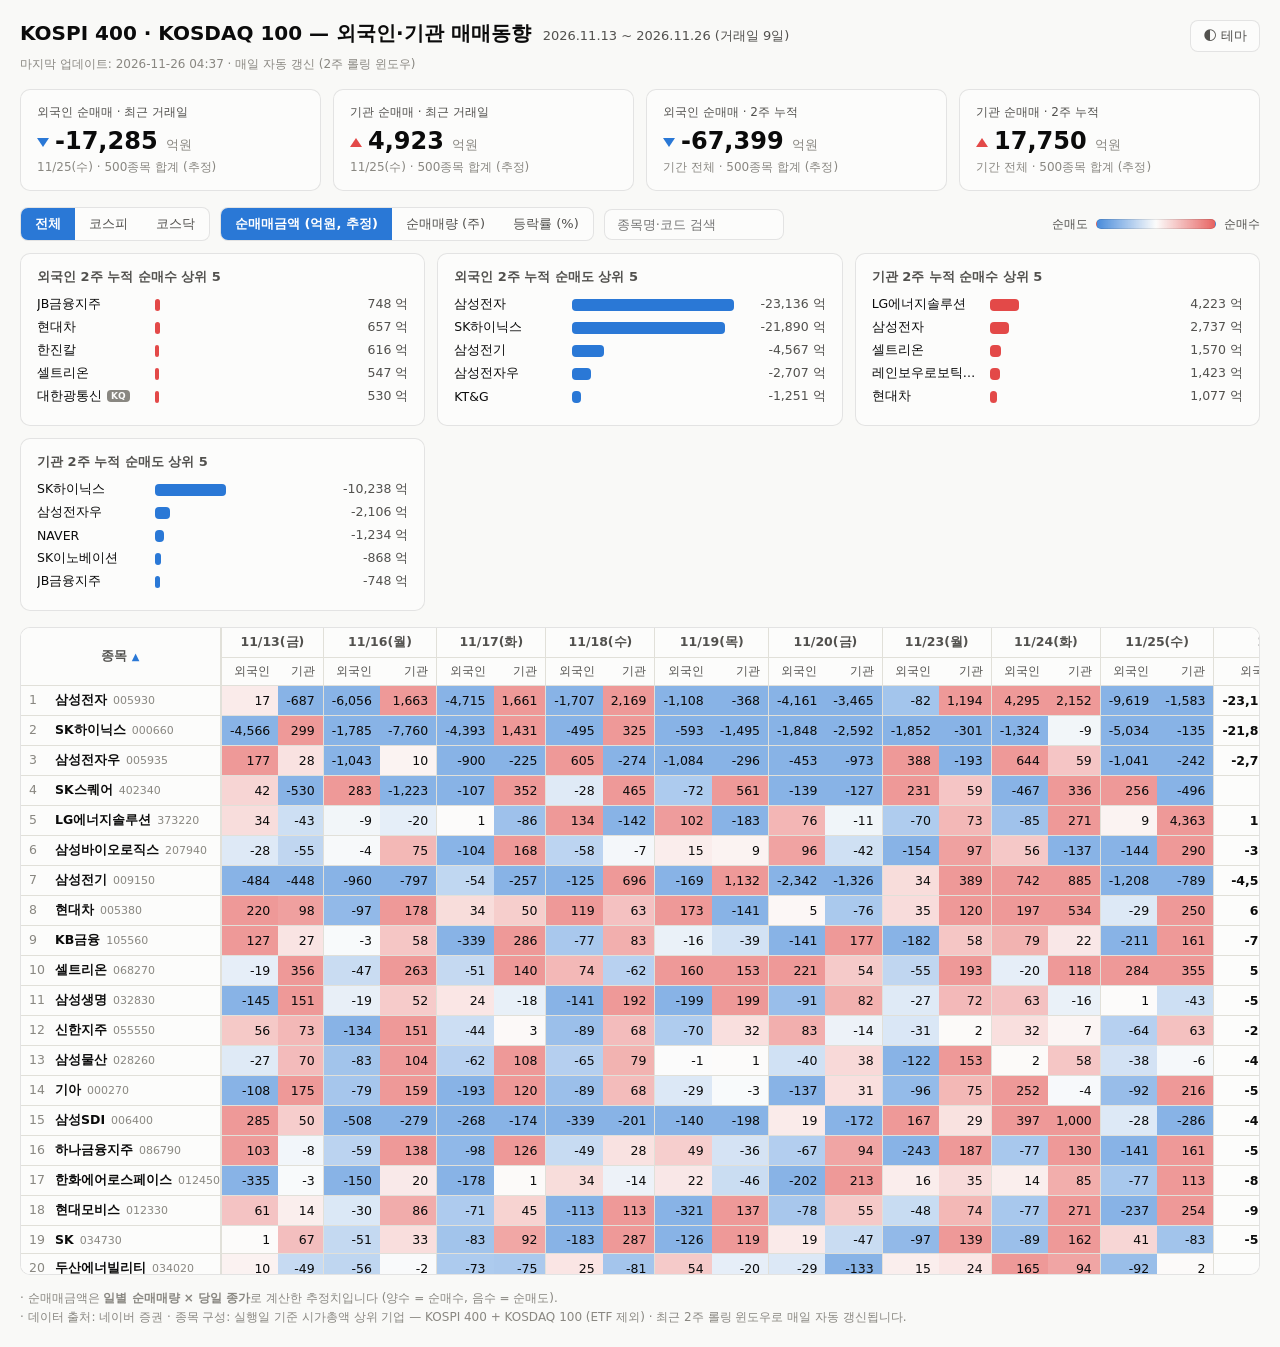
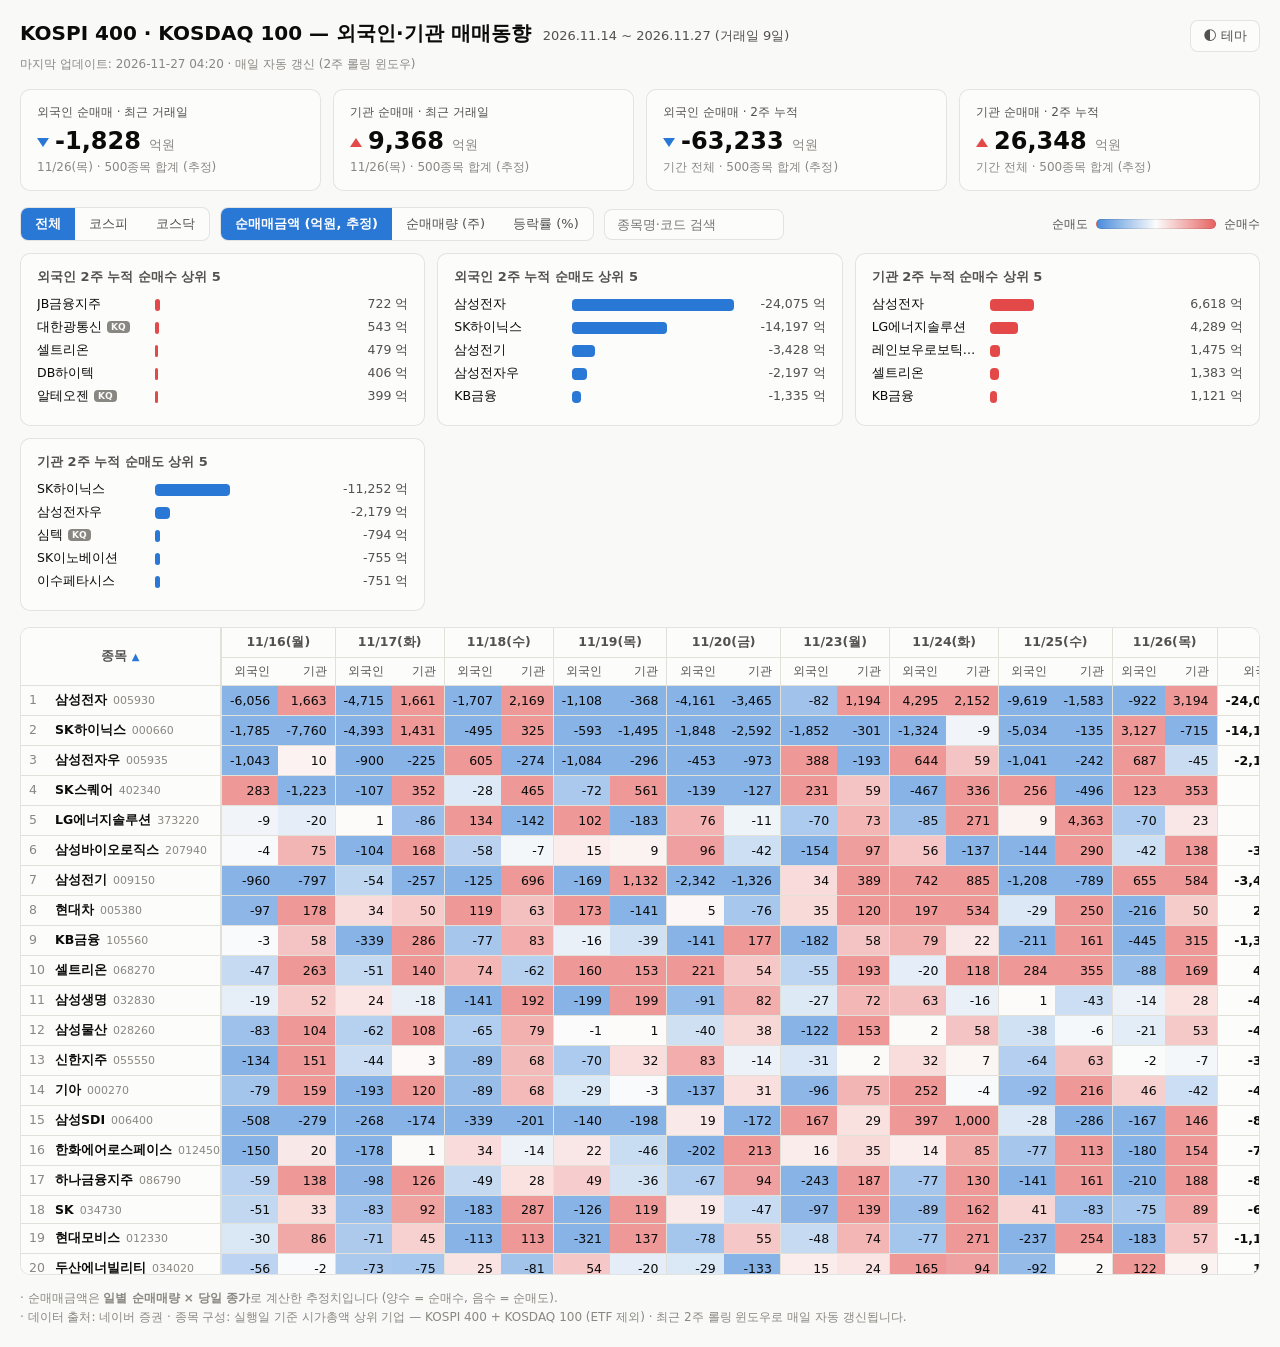
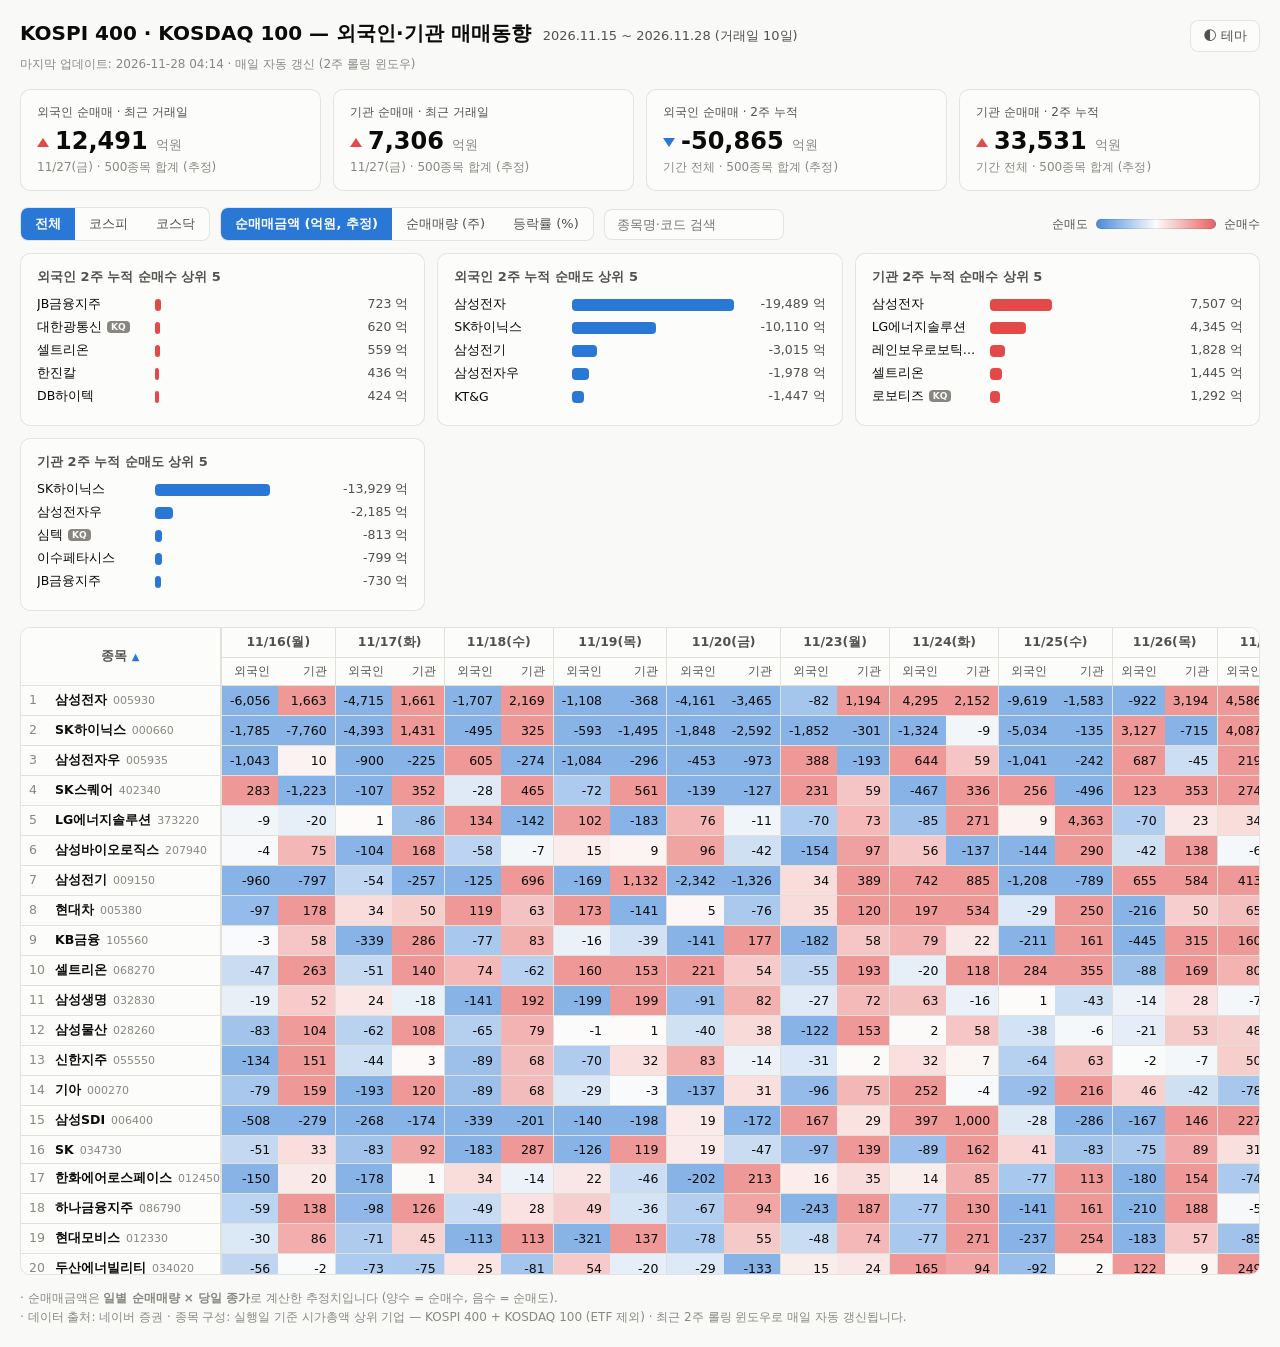
